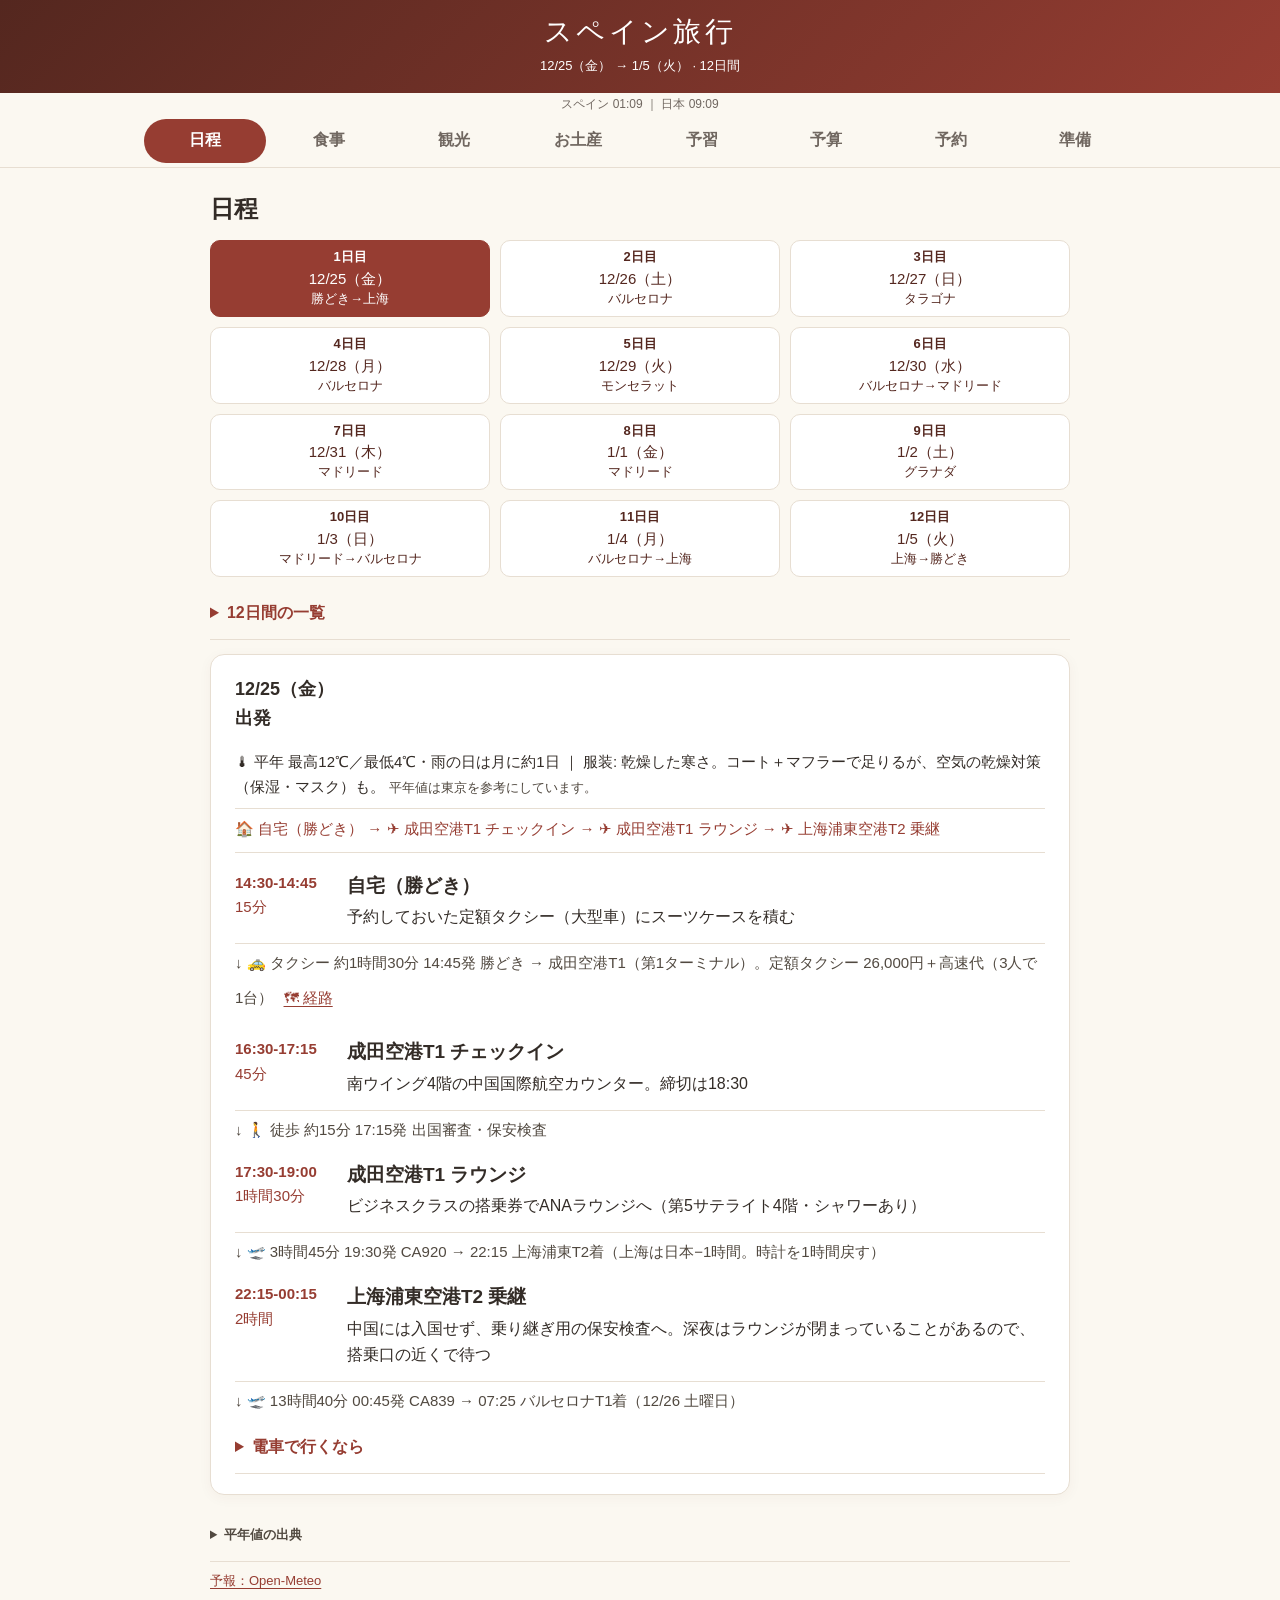
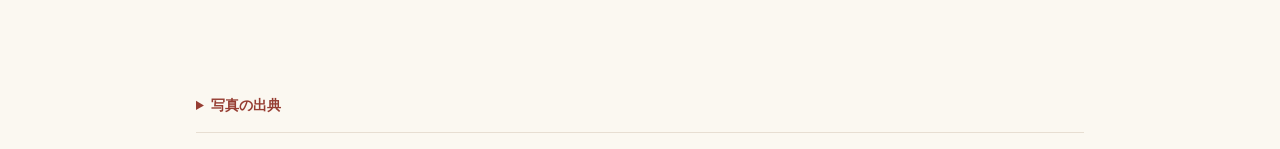
==== index.html @ d6d1e335 "update: v3.1 - departure times, map links, photos, reading, souvenirs, weather" ====
<!DOCTYPE html><html lang="ja"><head><meta charset="utf-8"><meta name="viewport" content="width=device-width,initial-scale=1"><meta name="robots" content="noindex, nofollow, noarchive"><meta name="referrer" content="no-referrer"><meta name="theme-color" content="#963d32"><link rel="icon" href="data:,"><title>スペイン旅行 2026–2027</title><style>:root{--red:#963d32;--dark:#54271f;--gold:#bc8a32;--bg:#fbf8f1;--muted:#706760;--line:#e7ded2;--shadow:0 3px 14px #54271f0b}*{box-sizing:border-box}body{margin:0;background:var(--bg);color:#332c27;font:16px/1.65 -apple-system,BlinkMacSystemFont,"Noto Sans JP",sans-serif;overflow-wrap:anywhere}h1,h2,h3,h4,h5,p{margin:0}h1,h2,h3,h4,h5{line-height:1.45}h1{font:28px/1.4 serif;letter-spacing:.12em}h2{font-size:24px;margin-bottom:14px}h3{font-size:20px;margin:12px 0}h4{font-size:18px;margin:10px 0}h5{font-size:16px;margin:16px 0 8px}p{margin:8px 0}a{color:var(--red);text-underline-offset:3px}button,input{font:inherit}button,summary,a{touch-action:manipulation}button{cursor:pointer}button:focus-visible,a:focus-visible,summary:focus-visible,input:focus-visible{outline:3px solid var(--gold);outline-offset:3px}[hidden]{display:none!important}.hero{text-align:center;padding:12px;color:white;background:linear-gradient(135deg,var(--dark),var(--red))}.hero p{font-size:13px;margin:4px 0}nav{position:sticky;top:0;z-index:10;background:var(--bg);border-bottom:1px solid var(--line)}.clock{text-align:center;height:22px;line-height:22px;font-size:12px;color:var(--muted);white-space:nowrap}.nav-inner{display:grid;grid-template-columns:repeat(8,minmax(0,1fr));gap:2px;padding:4px;max-width:1000px;margin:auto}.nav-btn{border:0;background:transparent;border-radius:22px;color:var(--muted);padding:8px 0;min-width:44px;min-height:44px;font-weight:700;white-space:nowrap}.nav-btn[aria-selected=true]{color:white;background:var(--red)}main{max-width:920px;margin:auto;padding:16px 12px 48px}.page,.card,.day-card{scroll-margin-top:88px}.days-grid{display:grid;grid-template-columns:repeat(3,minmax(0,1fr));gap:6px;margin-bottom:10px}.day-button{min-height:76px;min-width:0;border:1px solid var(--line);border-radius:10px;background:white;color:var(--dark);padding:6px 2px;text-align:center;line-height:1.4}.day-button strong,.day-button span,.day-button small{display:block}.day-button strong{font-size:12px}.day-button span{font-size:15px}.day-button small{font-size:11px}.day-button[aria-pressed=true]{background:var(--red);color:white;border-color:var(--red)}.day-card,.card{border:1px solid var(--line);border-radius:14px;background:white;box-shadow:var(--shadow);overflow:hidden;margin:14px 0}.day-body{padding:12px}.day-photo{display:block;width:100%;height:100px;object-fit:cover}.day-body h3{margin:0 0 10px;font-size:18px}.day-overview{font-size:12px;line-height:1.55;color:var(--red);padding-bottom:10px;border-bottom:1px solid var(--line)}.flow{list-style:none;padding:0;margin:0}.stop{display:grid;grid-template-columns:86px minmax(0,1fr);gap:8px;padding:9px 0;border-bottom:1px solid var(--line)}.when{font-size:12px;color:var(--red);font-weight:700;white-space:nowrap}.when small{display:block;font-weight:400}.stop strong{font-size:15px}.stop p{font-size:13px;line-height:1.55;margin:3px 0}.stop-note{display:block;font-size:12px;line-height:1.5;color:var(--muted)}.stop .jump{font-size:13px;display:inline-flex;align-items:center;min-height:44px}.move,.stay{font-size:12px;line-height:1.5;padding:5px 0;color:var(--muted)}.move{color:#645442}.badge{display:inline-block;font-size:11px;font-weight:600;line-height:1.6;border-radius:16px;padding:1px 7px;background:#f4ece0;color:#78552c;margin:2px 4px}.hotel-stay{font-size:14px;border-top:1px solid var(--line);padding-top:10px}.hotel-stay a{display:block;min-height:44px;align-content:center}details{border-bottom:1px solid var(--line);padding:4px 0}summary{cursor:pointer;min-height:44px;align-content:center;color:var(--red);font-weight:600}details p,details li{font-size:15px}ul,ol{padding-left:24px}li{margin:6px 0}.card{padding:16px}.card p{font-size:15px}.spot-photo{display:block;width:100%;height:160px;object-fit:cover;border-radius:8px;margin-bottom:12px}.city{border-bottom:2px solid var(--gold);padding-bottom:8px;margin-top:30px}.meta{color:var(--red);font-size:13px!important}.checklist{list-style:none;padding:0}.checklist label,.remember{display:flex;gap:10px;min-height:44px;align-items:center}.checklist input,.remember input{width:20px;height:20px;flex-shrink:0;accent-color:var(--red)}.checklist input:checked+span{text-decoration:line-through;color:var(--muted)}.amount{font-size:32px!important;color:var(--red);font-weight:bold}.amount small{font-size:14px;font-weight:normal}.budget-lines{margin:12px 0 28px}.budget-lines>div{display:flex;justify-content:space-between;gap:12px;padding:10px 0;border-bottom:1px solid var(--line)}.budget-lines dd{margin:0;white-space:nowrap}.budget-lines dt{font-size:14px}.contacts{padding-left:18px}.contacts a{display:inline-block;min-height:44px;align-content:center}.secret{background:#f8f4ed;border-radius:8px;padding:8px;margin:10px 0;font-size:14px}#unlock-form input[type=password]{width:100%;min-height:44px;border:1px solid var(--line);border-radius:8px;padding:8px}#unlock-form button{min-height:44px;padding:8px 14px;border:1px solid var(--red);border-radius:8px;background:var(--red);color:white;margin:8px 4px 8px 0}#unlock-form #forget{background:white;color:var(--red)}footer{max-width:920px;margin:0 auto;padding:16px;color:var(--muted);font-size:12px}footer li{font-size:12px}footer summary{font-size:14px}@media(min-width:768px){main{padding:24px 30px 64px}.day-body{padding:20px 24px}.stop{grid-template-columns:110px minmax(0,1fr)}.stop strong{font-size:17px}.stop p{font-size:15px}.day-button small{font-size:14px}.days-grid{gap:10px}.spot-photo{height:220px}}
/* Compact itinerary and city navigation. */
.stop-note{margin-top:3px}
.stop{padding:6px 0}.flow>li{margin:2px 0}.stop .jump{float:right}.stop .badge{margin-left:0}.day-button small{word-break:keep-all;overflow-wrap:normal;font-size:10px}
.city{scroll-margin-top:88px}.city-jumps{display:flex;gap:8px;flex-wrap:wrap}.city-jumps a{display:inline-flex;align-items:center;min-height:44px;border:1px solid var(--line);border-radius:24px;padding:4px 12px;background:white;text-decoration:none;font-size:14px}
.read-article>summary{font-size:18px}.read-article>summary small{display:block;font-size:13px;font-weight:400;color:var(--muted)}
.flight-sources,.flight-sources p,.flight-sources li,.flight-sources summary{font-size:12px;color:var(--muted)}
@media(min-width:768px){.day-button small{font-size:14px}}

/* Keep editorial tables readable within narrow cards. */
.table-scroll{max-width:100%;overflow-x:auto;margin:12px 0}
.table-scroll table{width:100%;border-collapse:collapse;font-size:14px}
.table-scroll th,.table-scroll td{min-width:6em;padding:8px;text-align:left;vertical-align:top;border:1px solid var(--line);overflow-wrap:anywhere}
.table-scroll th{background:var(--bg);font-weight:600}
.gallery{display:grid;grid-template-columns:repeat(2,minmax(0,1fr));gap:8px;margin:10px 0 14px}.gallery figure,.article-photo{margin:0}.gallery-photo{display:block;width:100%;height:auto;aspect-ratio:4/3;object-fit:cover;border-radius:6px;background:var(--line)}.gallery figcaption{font-size:12px;line-height:1.45;color:var(--muted);margin-top:4px}.thumb-photo{display:block;width:100%;max-width:420px;height:auto;aspect-ratio:16/9;object-fit:cover;border-radius:8px;margin:4px 0 8px;background:var(--line)}.article-photo{margin:14px 0}.article-img{display:block;width:100%;height:auto;max-height:420px;object-fit:contain;border-radius:8px;background:#f1ebe1}.article-photo figcaption{font-size:13px;line-height:1.5;color:var(--muted);margin-top:4px}@media(min-width:768px){.gallery{grid-template-columns:repeat(3,minmax(0,1fr))}}

/* UI3: comfortable reading on phones. */
.day-body h3,.stop strong{line-height:1.6}.stop strong{font-size:19px;font-weight:700}
.stop{grid-template-columns:104px minmax(0,1fr);gap:8px;padding:10px 0}
.stop p{font-size:16px;line-height:1.65}.stop-note{font-size:14px;line-height:1.65;color:#514940}
.when,.when small,.move,.stay,.day-overview{font-size:15px;line-height:1.65}
.move,.stay{color:#514940}.move a{display:inline-flex;min-height:44px;align-items:center;padding:0 6px}
.stop .jump,.hotel-stay,.badge,.meta,.city-jumps a,.budget-lines dt,.amount small,.secret,.table-scroll table{font-size:15px!important}
.day-button strong,.day-button small{font-size:13px;line-height:1.6}.day-button small{word-break:normal;overflow-wrap:anywhere}
.weather-normal,.weather-forecast{font-size:15px;line-height:1.65}.weather-normal{padding:8px 0;border-bottom:1px solid var(--line)}
.weather-normal small,.sources,.sources p,.sources li,.sources summary{font-size:13px;color:#514940}
.callout{background:#fff7df;border-left:4px solid #a97823;border-radius:8px;padding:12px;margin:16px 0}.callout h5{margin:0}
.timeline{list-style:none;border-left:3px solid var(--gold);padding:0 0 0 16px;margin:16px 0 16px 8px}
.timeline li{position:relative;background:var(--bg);border-radius:8px;padding:12px;margin:12px 0}
.timeline li:before{content:'';position:absolute;width:11px;height:11px;border-radius:50%;background:var(--red);left:-23px;top:19px}.timeline h5{margin:4px 0}
.photo-pair{display:grid;grid-template-columns:repeat(2,minmax(0,1fr));gap:8px}.photo-pair .article-img{aspect-ratio:4/3;object-fit:cover}
.trip-strip{display:flex;gap:12px;overflow-x:auto;max-width:100%;padding-bottom:12px}.trip-card{flex:0 0 160px;border:1px solid var(--line);border-radius:8px;overflow:hidden;text-decoration:none;background:var(--bg);font-size:15px}.trip-card span{display:block;padding:8px}.trip-photo{display:block;width:100%;height:100px;object-fit:cover}
.card .deadline{font-size:19px;font-weight:700}.overdue{color:#a32121;font-weight:700}.todo-card.is-overdue{border-color:#a32121}
.gallery figcaption,footer,footer li,.flight-sources,.flight-sources p,.flight-sources li,.flight-sources summary{font-size:13px;line-height:1.6}

.read-article>summary{list-style:none}.read-article>summary::-webkit-details-marker{display:none}.read-cover{display:block;width:100%;height:auto;aspect-ratio:16/9;object-fit:cover;border-radius:10px;margin-bottom:10px}.read-title{display:block;font-size:19px;font-weight:700;color:var(--dark)}.read-hook{display:block;font-size:15px;line-height:1.6;color:#4a423c;margin-top:6px;font-weight:400}

.trip-overview,.trip-overview li,.trip-overview a{font-size:15px}

.read-article[open] .read-hook{display:none}

/* Souvenirs: eight tabs remain on one row, with full-height touch targets. */
.nav-btn{min-width:0;font-size:14px}
.souvenir-route,.souvenir-grid{display:grid;gap:12px}
.souvenir-route .card,.souvenir-grid .card{margin:0}
.souvenir-card figure{margin:0 0 12px}
.souvenir-photo{display:block;width:100%;height:auto;aspect-ratio:16/9;object-fit:cover;border-radius:8px}
.souvenir-card figcaption{font-size:13px;color:var(--muted);margin-top:4px}
.souvenir-card dl{margin:12px 0}.souvenir-card dt{font-size:14px;color:var(--muted);margin-top:12px}
.souvenir-card dd{margin:4px 0;font-size:15px}.souvenir-card .souvenir-buy{font-weight:700;background:#fff7df;padding:10px;border-radius:8px}
.souvenir-card a,.souvenir-timing a{display:inline-flex;align-items:center;min-height:44px}
.souvenir-share{background:#fce8d4;color:#793e0b}.souvenir-home{background:#e4efe2;color:#31502e}
.souvenir-memory{background:#e9e5f5;color:#513c79}.souvenir-drink{background:#f5dfe5;color:#7a3049}
.souvenir-warning{font-size:14px}
@media(min-width:768px){.souvenir-route,.souvenir-grid{grid-template-columns:repeat(2,minmax(0,1fr))}.nav-btn{font-size:16px}}

.souvenir-route{list-style:none;padding:0;margin:0 0 16px}.souvenir-route li{padding:10px 0;border-bottom:1px solid var(--line);font-size:15px;line-height:1.6}.souvenir-route li a{font-weight:700;margin-right:6px;white-space:nowrap}
</style></head><body data-bookings-mode="plain"><header class="hero"><h1>スペイン旅行</h1><p>12/25（金） → 1/5（火） · 12日間</p></header><nav aria-label="旅行ガイド"><div id="clock" class="clock">時刻はすべて現地時間</div><div class="nav-inner" role="tablist"><button class="nav-btn" id="tab-schedule" role="tab" aria-controls="page-schedule" aria-selected="false" data-tab="schedule">日程</button><button class="nav-btn" id="tab-food" role="tab" aria-controls="page-food" aria-selected="false" data-tab="food">食事</button><button class="nav-btn" id="tab-sights" role="tab" aria-controls="page-sights" aria-selected="false" data-tab="sights">観光</button><button class="nav-btn" id="tab-souvenirs" role="tab" aria-controls="page-souvenirs" aria-selected="false" data-tab="souvenirs">お土産</button><button class="nav-btn" id="tab-read" role="tab" aria-controls="page-read" aria-selected="false" data-tab="read">予習</button><button class="nav-btn" id="tab-budget" role="tab" aria-controls="page-budget" aria-selected="false" data-tab="budget">予算</button><button class="nav-btn" id="tab-bookings" role="tab" aria-controls="page-bookings" aria-selected="false" data-tab="bookings">予約</button><button class="nav-btn" id="tab-prep" role="tab" aria-controls="page-prep" aria-selected="false" data-tab="prep">準備</button></div></nav><main><section class="page" id="page-schedule" role="tabpanel" aria-labelledby="tab-schedule"><h2>日程</h2><div class="days-grid" aria-label="日付を選ぶ"><button class="day-button" data-day="1" aria-controls="day-1" aria-pressed="false"><strong>1日目</strong><span>12/25（金）</span><small>勝どき→<wbr>上海</small></button><button class="day-button" data-day="2" aria-controls="day-2" aria-pressed="false"><strong>2日目</strong><span>12/26（土）</span><small>バルセロナ</small></button><button class="day-button" data-day="3" aria-controls="day-3" aria-pressed="false"><strong>3日目</strong><span>12/27（日）</span><small>タラゴナ</small></button><button class="day-button" data-day="4" aria-controls="day-4" aria-pressed="false"><strong>4日目</strong><span>12/28（月）</span><small>バルセロナ</small></button><button class="day-button" data-day="5" aria-controls="day-5" aria-pressed="false"><strong>5日目</strong><span>12/29（火）</span><small>モンセラット</small></button><button class="day-button" data-day="6" aria-controls="day-6" aria-pressed="false"><strong>6日目</strong><span>12/30（水）</span><small>バルセロナ→<wbr>マドリード</small></button><button class="day-button" data-day="7" aria-controls="day-7" aria-pressed="false"><strong>7日目</strong><span>12/31（木）</span><small>マドリード</small></button><button class="day-button" data-day="8" aria-controls="day-8" aria-pressed="false"><strong>8日目</strong><span>1/1（金）</span><small>マドリード</small></button><button class="day-button" data-day="9" aria-controls="day-9" aria-pressed="false"><strong>9日目</strong><span>1/2（土）</span><small>グラナダ</small></button><button class="day-button" data-day="10" aria-controls="day-10" aria-pressed="false"><strong>10日目</strong><span>1/3（日）</span><small>マドリード→<wbr>バルセロナ</small></button><button class="day-button" data-day="11" aria-controls="day-11" aria-pressed="false"><strong>11日目</strong><span>1/4（月）</span><small>バルセロナ→<wbr>上海</small></button><button class="day-button" data-day="12" aria-controls="day-12" aria-pressed="false"><strong>12日目</strong><span>1/5（火）</span><small>上海→<wbr>勝どき</small></button></div><details><summary>12日間の一覧</summary><ul class="trip-overview"><li><a class="jump" href="#day-1" data-tab="schedule" data-target="day-1">12/25（金） 出発</a></li><li><a class="jump" href="#day-2" data-tab="schedule" data-target="day-2">12/26（土） バルセロナ</a></li><li><a class="jump" href="#day-3" data-tab="schedule" data-target="day-3">12/27（日） タラゴナ日帰り</a></li><li><a class="jump" href="#day-4" data-tab="schedule" data-target="day-4">12/28（月） ガウディの日</a></li><li><a class="jump" href="#day-5" data-tab="schedule" data-target="day-5">12/29（火） モンセラット日帰り</a></li><li><a class="jump" href="#day-6" data-tab="schedule" data-target="day-6">12/30（水） バルセロナ → マドリード</a></li><li><a class="jump" href="#day-7" data-tab="schedule" data-target="day-7">12/31（木） マドリードで年越し</a></li><li><a class="jump" href="#day-8" data-tab="schedule" data-target="day-8">1/1（金） マドリード元日</a></li><li><a class="jump" href="#day-9" data-tab="schedule" data-target="day-9">1/2（土） グラナダ日帰り（直通が取れたら）</a></li><li><a class="jump" href="#day-10" data-tab="schedule" data-target="day-10">1/3（日） マドリード → バルセロナ</a></li><li><a class="jump" href="#day-11" data-tab="schedule" data-target="day-11">1/4（月） バルセロナを出発</a></li><li><a class="jump" href="#day-12" data-tab="schedule" data-target="day-12">1/5（火） 日本に帰国</a></li></ul></details><article class="day-card" id="day-1" data-date="2026-12-25"><div class="day-body"><h3>12/25（金）<br>出発</h3><p class="weather-normal">🌡 平年 最高12℃／最低4℃・雨の日は月に約1日 ｜ 服装: 乾燥した寒さ。コート＋マフラーで足りるが、空気の乾燥対策（保湿・マスク）も。 <small>平年値は東京を参考にしています。</small></p><p class="weather-forecast" data-forecast-date="2026-12-25" data-lat="35.77" data-lon="140.39" data-zone="Asia/Tokyo" aria-live="polite" hidden></p><p class="day-overview">🏠 自宅（勝どき） → ✈ 成田空港T1 チェックイン → ✈ 成田空港T1 ラウンジ → ✈ 上海浦東空港T2 乗継</p><ol class="flow"><li class="stop"><div class="when">14:30-14:45<small>15分</small></div><div><strong>自宅（勝どき）</strong><p>予約しておいた定額タクシー（大型車）にスーツケースを積む</p></div></li><li class="move" data-mode="taxi">↓ 🚕 タクシー 約1時間30分 14:45発 勝どき → 成田空港T1（第1ターミナル）。定額タクシー 26,000円＋高速代（3人で1台） <a href="https://www.google.com/maps/dir/?api=1&amp;origin=%E5%8B%9D%E3%81%A9%E3%81%8D&amp;destination=%E6%88%90%E7%94%B0%E7%A9%BA%E6%B8%AFT1&amp;travelmode=driving" target="_blank" rel="noopener noreferrer">🗺 経路</a></li><li class="stop"><div class="when">16:30-17:15<small>45分</small></div><div><strong>成田空港T1 チェックイン</strong><p>南ウイング4階の中国国際航空カウンター。締切は18:30</p></div></li><li class="move" data-mode="walk">↓ 🚶 徒歩 約15分 17:15発 出国審査・保安検査</li><li class="stop"><div class="when">17:30-19:00<small>1時間30分</small></div><div><strong>成田空港T1 ラウンジ</strong><p>ビジネスクラスの搭乗券でANAラウンジへ（第5サテライト4階・シャワーあり）</p></div></li><li class="move" data-mode="plane">↓ 🛫 3時間45分 19:30発 CA920 → 22:15 上海浦東T2着（上海は日本−1時間。時計を1時間戻す）</li><li class="stop"><div class="when">22:15-00:15<small>2時間</small></div><div><strong>上海浦東空港T2 乗継</strong><p>中国には入国せず、乗り継ぎ用の保安検査へ。深夜はラウンジが閉まっていることがあるので、搭乗口の近くで待つ</p></div></li><li class="move" data-mode="plane">↓ 🛫 13時間40分 00:45発 CA839 → 07:25 バルセロナT1着（12/26 土曜日）</li></ol><details><summary>電車で行くなら</summary><p>勝どきから東京駅までタクシー、東京駅 15:33発の成田エクスプレス37号 → 16:31 成田空港（1人 約3,140円）</p></details></div></article><article class="day-card" id="day-2" data-date="2026-12-26"><img class="day-photo" src="assets/img/cathedral.jpg" alt="バルセロナの風景" width="1280" height="825" loading="lazy" decoding="async"><div class="day-body"><h3>12/26（土）<br>バルセロナ</h3><p class="weather-normal">🌡 平年 最高14℃／最低6℃・雨の日は月に約4日 ｜ 服装: 厚手コートは不要。ジャケット＋マフラーで十分だが、朝晩と海沿いの風は冷えるので脱ぎ着できる重ね着を。</p><p class="weather-forecast" data-forecast-date="2026-12-26" data-lat="41.39" data-lon="2.17" data-zone="Europe/Madrid" aria-live="polite" hidden></p><p class="day-overview">🍽 Cafè de l&#x27;Òpera → 🏛 バルセロナ大聖堂とゴシック地区・ボルン → 🍽 Can Culleretes</p><ol class="flow"><li class="move" data-mode="plane">↓ 🛫 13時間40分 00:45発 上海浦東T2 CA839 → 07:25 バルセロナT1着。入国審査と荷物の受け取り</li><li class="move" data-mode="taxi">↓ 🚕 タクシー 約35分 09:15発 バルセロナT1 → Oriente Atiram（オリエンテ・アティラム）。ホテルに荷物を預ける <a href="https://www.google.com/maps/dir/?api=1&amp;origin=%E3%83%90%E3%83%AB%E3%82%BB%E3%83%AD%E3%83%8AT1&amp;destination=La%20Rambla%2045%2C%20Barcelona&amp;travelmode=driving" target="_blank" rel="noopener noreferrer">🗺 経路</a></li><li class="move" data-mode="walk">↓ 🚶 徒歩 約5分 10:05発 ホテル → Cafè de l&#x27;Òpera（カフェ・デ・ロペラ） <a href="https://www.google.com/maps/dir/?api=1&amp;origin=La%20Rambla%2045%2C%20Barcelona&amp;destination=La%20Rambla%2074%2C%20Barcelona&amp;travelmode=walking" target="_blank" rel="noopener noreferrer">🗺 経路</a></li><li class="stop" data-ref="meals-cafe-opera"><div class="when">10:15-11:15<small>1時間</small></div><div><strong>Cafè de l&#x27;Òpera</strong><span class="badge">予約不要</span><p>リセウ劇場の向かい、1929年からのモデルニスモ様式のカフェ</p><span class="stop-note">Cafè de l&#x27;Òperaで朝食。1929年から続くカフェ（La Rambla 74・ホテルから徒歩約5分）</span><a class="jump" href="#meals-cafe-opera" data-tab="food" data-target="meals-cafe-opera">詳しく ›</a></div></li><li class="move" data-mode="walk">↓ 🚶 徒歩 約10分 11:15発 ランブラス通り → ゴシック地区の大聖堂 <a href="https://www.google.com/maps/dir/?api=1&amp;origin=%E3%83%A9%E3%83%B3%E3%83%96%E3%83%A9%E3%82%B9%E9%80%9A%E3%82%8A%20%E3%83%90%E3%83%AB%E3%82%BB%E3%83%AD%E3%83%8A&amp;destination=Pla%20de%20la%20Seu%20s/n%2C%20Barcelona&amp;travelmode=walking" target="_blank" rel="noopener noreferrer">🗺 経路</a></li><li class="stop" data-ref="sights-barcelona-cathedral-gothic"><div class="when">11:30-13:15<small>1時間45分</small></div><div><strong>バルセロナ大聖堂とゴシック地区・ボルン</strong><span class="badge">予約不要</span><p>13羽のガチョウと屋上の眺め。中世の迷路を海の教会まで</p><span class="stop-note">バルセロナ大聖堂（12/26 土曜日は午後に閉まるので午前に見学。入場券の販売は13:30まで）</span><a class="jump" href="#sights-barcelona-cathedral-gothic" data-tab="sights" data-target="sights-barcelona-cathedral-gothic">詳しく ›</a></div></li><li class="move" data-mode="walk">↓ 🚶 徒歩 約10分 13:15発 大聖堂 → ホテル <a href="https://www.google.com/maps/dir/?api=1&amp;origin=Pla%20de%20la%20Seu%20s/n%2C%20Barcelona&amp;destination=La%20Rambla%2045%2C%20Barcelona&amp;travelmode=walking" target="_blank" rel="noopener noreferrer">🗺 経路</a></li><li class="stay">🏨 14:00 チェックイン・休憩</li><li class="move" data-mode="walk">↓ 🚶 徒歩 約10分 15:15発 ホテル → 王の広場 <a href="https://www.google.com/maps/dir/?api=1&amp;origin=La%20Rambla%2045%2C%20Barcelona&amp;destination=%E7%8E%8B%E3%81%AE%E5%BA%83%E5%A0%B4%20%E3%83%90%E3%83%AB%E3%82%BB%E3%83%AD%E3%83%8A&amp;travelmode=walking" target="_blank" rel="noopener noreferrer">🗺 経路</a></li><li class="stop" data-ref="sights-barcelona-cathedral-gothic"><div class="when">15:30-17:00<small>1時間30分</small></div><div><strong>バルセロナ大聖堂とゴシック地区・ボルン</strong><span class="badge">予約不要</span><p>王の広場（Plaça del Rei）→ ボルン地区とサンタ・マリア・デル・マル</p><a class="jump" href="#sights-barcelona-cathedral-gothic" data-tab="sights" data-target="sights-barcelona-cathedral-gothic">詳しく ›</a></div></li><li class="move" data-mode="walk">↓ 🚶 徒歩 約15分 17:00発 サンタ・マリア・デル・マル → ホテル <a href="https://www.google.com/maps/dir/?api=1&amp;origin=%E3%82%B5%E3%83%B3%E3%82%BF%E3%83%BB%E3%83%9E%E3%83%AA%E3%82%A2%E3%83%BB%E3%83%87%E3%83%AB%E3%83%BB%E3%83%9E%E3%83%AB%20%E3%83%90%E3%83%AB%E3%82%BB%E3%83%AD%E3%83%8A&amp;destination=La%20Rambla%2045%2C%20Barcelona&amp;travelmode=walking" target="_blank" rel="noopener noreferrer">🗺 経路</a></li><li class="stay">🏨 ホテルで休む</li><li class="move" data-mode="walk">↓ 🚶 徒歩 約5分 20:50発 ホテル → Can Culleretes（カン・クリェレテス） <a href="https://www.google.com/maps/dir/?api=1&amp;origin=La%20Rambla%2045%2C%20Barcelona&amp;destination=Carrer%20d%27en%20Quintana%205%2C%20Barcelona&amp;travelmode=walking" target="_blank" rel="noopener noreferrer">🗺 経路</a></li><li class="stop" data-ref="meals-can-culleretes"><div class="when">21:00-22:30<small>1時間30分</small></div><div><strong>Can Culleretes</strong><span class="badge">要予約 12/1（火）</span><p>1786年創業、バルセロナ最古の食堂。カネロネスの老舗</p><span class="stop-note">Can Culleretesでカネロネス（12/26 土曜日・聖ステバンの日の名物料理）。1786年創業、バルセロナ最古の店</span><a class="jump" href="#meals-can-culleretes" data-tab="food" data-target="meals-can-culleretes">詳しく ›</a></div></li><li class="move" data-mode="walk">↓ 🚶 徒歩 約5分 22:30発 ホテルへ <a href="https://www.google.com/maps/dir/?api=1&amp;origin=Carrer%20d%27en%20Quintana%205%2C%20Barcelona&amp;destination=La%20Rambla%2045%2C%20Barcelona&amp;travelmode=walking" target="_blank" rel="noopener noreferrer">🗺 経路</a></li></ol><details><summary>雨・休業のとき</summary><p>Can Culleretes が休みなら 7 Portes（年中無休）へ</p></details><p class="hotel-stay"><a class="jump" href="#hotel-oriente" data-tab="bookings" data-target="hotel-oriente">🏨 Oriente Atiram Hotel Barcelona（オリエンテ・アティラム・ホテル・バルセロナ）</a></p></div></article><article class="day-card" id="day-3" data-date="2026-12-27"><img class="day-photo" src="assets/img/tarragona.jpg" alt="タラゴナの風景" width="1280" height="807" loading="lazy" decoding="async"><div class="day-body"><h3>12/27（日）<br>タラゴナ日帰り</h3><p class="weather-normal">🌡 平年 最高15℃／最低5℃・雨の日は月に約4日 ｜ 服装: バルセロナとほぼ同じ気候。ジャケット＋マフラーで十分、朝は上着必須。</p><p class="weather-forecast" data-forecast-date="2026-12-27" data-lat="41.12" data-lon="1.25" data-zone="Europe/Madrid" aria-live="polite" hidden></p><p class="day-overview">🏛 タラゴナのローマ遺跡（水道橋・円形闘技場・競技場） → 🍽 El Trull 4 Brasas（カルソッツ） → 🏛 タラゴナ大聖堂と旧市街（Part Alta） → 🍽 Xiringuito Escribà</p><ol class="flow"><li class="move" data-mode="taxi">↓ 🚕 タクシー 約25分 07:50発 ホテル → Barcelona Sants（サンツ駅）。駅で荷物検査があるので早めに <a href="https://www.google.com/maps/dir/?api=1&amp;origin=La%20Rambla%2045%2C%20Barcelona&amp;destination=Barcelona%20Sants&amp;travelmode=driving" target="_blank" rel="noopener noreferrer">🗺 経路</a></li><li class="move" data-mode="train">↓ 🚆 列車 33分 08:30発 Barcelona Sants Renfe AVE（アベ） → 09:03 Camp de Tarragona（要予約・発売待ち） <a href="https://www.google.com/maps/dir/?api=1&amp;origin=Barcelona%20Sants&amp;destination=Camp%20de%20Tarragona&amp;travelmode=transit" target="_blank" rel="noopener noreferrer">🗺 経路</a></li><li class="move" data-mode="taxi">↓ 🚕 タクシー 約25分 09:10発 Camp de Tarragona → ラス・ファレーラス水道橋。次の移動のためにそのまま待ってもらう <a href="https://www.google.com/maps/dir/?api=1&amp;origin=Camp%20de%20Tarragona&amp;destination=%E3%83%A9%E3%82%B9%E3%83%BB%E3%83%95%E3%82%A1%E3%83%AC%E3%83%BC%E3%83%A9%E3%82%B9%E6%B0%B4%E9%81%93%E6%A9%8B%20%E3%82%BF%E3%83%A9%E3%82%B4%E3%83%8A&amp;travelmode=driving" target="_blank" rel="noopener noreferrer">🗺 経路</a></li><li class="stop" data-ref="sights-tarragona-roman"><div class="when">09:40-10:05<small>25分</small></div><div><strong>タラゴナのローマ遺跡（水道橋・円形闘技場・競技場）</strong><span class="badge">予約不要</span><p>海辺の闘技場と戦車レース場。2000年前のローマの州都を歩く</p><span class="stop-note">ラス・ファレーラス水道橋（ローマ時代・無料）</span><a class="jump" href="#sights-tarragona-roman" data-tab="sights" data-target="sights-tarragona-roman">詳しく ›</a></div></li><li class="move" data-mode="taxi">↓ 🚕 タクシー 約20分 10:05発 水道橋 → 円形闘技場 <a href="https://www.google.com/maps/dir/?api=1&amp;origin=%E3%83%A9%E3%82%B9%E3%83%BB%E3%83%95%E3%82%A1%E3%83%AC%E3%83%BC%E3%83%A9%E3%82%B9%E6%B0%B4%E9%81%93%E6%A9%8B%20%E3%82%BF%E3%83%A9%E3%82%B4%E3%83%8A&amp;destination=%E5%86%86%E5%BD%A2%E9%97%98%E6%8A%80%E5%A0%B4%20%E3%82%BF%E3%83%A9%E3%82%B4%E3%83%8A&amp;travelmode=driving" target="_blank" rel="noopener noreferrer">🗺 経路</a></li><li class="stop" data-ref="sights-tarragona-roman"><div class="when">10:30-11:30<small>1時間</small></div><div><strong>タラゴナのローマ遺跡（水道橋・円形闘技場・競技場）</strong><span class="badge">予約不要</span><p>円形闘技場</p><a class="jump" href="#sights-tarragona-roman" data-tab="sights" data-target="sights-tarragona-roman">詳しく ›</a></div></li><li class="move" data-mode="walk">↓ 🚶 徒歩 約10分 11:30発 円形闘技場 → 競技場（Circ）。少し上り坂 <a href="https://www.google.com/maps/dir/?api=1&amp;origin=%E5%86%86%E5%BD%A2%E9%97%98%E6%8A%80%E5%A0%B4%20%E3%82%BF%E3%83%A9%E3%82%B4%E3%83%8A&amp;destination=%E7%AB%B6%E6%8A%80%E5%A0%B4%20%E3%82%BF%E3%83%A9%E3%82%B4%E3%83%8A&amp;travelmode=walking" target="_blank" rel="noopener noreferrer">🗺 経路</a></li><li class="stop" data-ref="sights-tarragona-roman"><div class="when">11:45-12:35<small>50分</small></div><div><strong>タラゴナのローマ遺跡（水道橋・円形闘技場・競技場）</strong><span class="badge">予約不要</span><p>競技場（Circ）とプレトリ</p><a class="jump" href="#sights-tarragona-roman" data-tab="sights" data-target="sights-tarragona-roman">詳しく ›</a></div></li><li class="move" data-mode="walk">↓ 🚶 徒歩 約5分 12:35発 競技場 → 地中海のバルコニー。鉄の手すりにさわる（幸運を呼ぶという地元の言い伝え） <a href="https://www.google.com/maps/dir/?api=1&amp;origin=%E7%AB%B6%E6%8A%80%E5%A0%B4%20%E3%82%BF%E3%83%A9%E3%82%B4%E3%83%8A&amp;destination=%E5%9C%B0%E4%B8%AD%E6%B5%B7%E3%81%AE%E3%83%90%E3%83%AB%E3%82%B3%E3%83%8B%E3%83%BC%20%E3%82%BF%E3%83%A9%E3%82%B4%E3%83%8A&amp;travelmode=walking" target="_blank" rel="noopener noreferrer">🗺 経路</a></li><li class="move" data-mode="taxi">↓ 🚕 タクシー 約20分 12:50発 ランブラ・ノバ → El Trull 4 Brasas（エル・トゥルイ・クアトラ・ブラザス） <a href="https://www.google.com/maps/dir/?api=1&amp;origin=%E3%83%A9%E3%83%B3%E3%83%96%E3%83%A9%E3%83%BB%E3%83%8E%E3%83%90%20%E3%82%BF%E3%83%A9%E3%82%B4%E3%83%8A&amp;destination=N-340%20Km%201168%2C5%2C%20Tarragona&amp;travelmode=driving" target="_blank" rel="noopener noreferrer">🗺 経路</a></li><li class="stop" data-ref="meals-calcots-tarragona"><div class="when">13:15-14:45<small>1時間30分</small></div><div><strong>El Trull 4 Brasas（カルソッツ）</strong><span class="badge">予約推奨</span><p>焼きネギを手で剥いてロメスコに浸す。冬のタラゴナの味</p><span class="stop-note">カルソッツ（炭火で焼いた長ネギのような玉ねぎを、ロメスコソースで食べる料理）。年内は出さない店もあるので、無ければ炭火焼きとロメスコソースを</span><a class="jump" href="#meals-calcots-tarragona" data-tab="food" data-target="meals-calcots-tarragona">詳しく ›</a></div></li><li class="move" data-mode="taxi">↓ 🚕 タクシー 約20分 14:45発 El Trull 4 Brasas → 大聖堂。タクシーは店で呼んでもらう <a href="https://www.google.com/maps/dir/?api=1&amp;origin=N-340%20Km%201168%2C5%2C%20Tarragona&amp;destination=Pla%20de%20la%20Seu%201%2C%20Tarragona&amp;travelmode=driving" target="_blank" rel="noopener noreferrer">🗺 経路</a></li><li class="stop" data-ref="sights-tarragona-cathedral"><div class="when">15:10-17:00<small>1時間50分</small></div><div><strong>タラゴナ大聖堂と旧市街（Part Alta）</strong><span class="badge">予約不要</span><p>皇帝の神殿の跡に建つ大聖堂。回廊にネズミの行列を探す</p><span class="stop-note">タラゴナ大聖堂 → 旧市街（Part Alta）を歩く</span><a class="jump" href="#sights-tarragona-cathedral" data-tab="sights" data-target="sights-tarragona-cathedral">詳しく ›</a></div></li><li class="move" data-mode="walk">↓ 🚶 徒歩 約20分 17:00発 旧市街 → Tarragona（タラゴナ）駅。坂を下る <a href="https://www.google.com/maps/dir/?api=1&amp;origin=%E6%97%A7%E5%B8%82%E8%A1%97%20%E3%82%BF%E3%83%A9%E3%82%B4%E3%83%8A&amp;destination=Tarragona%E9%A7%85&amp;travelmode=walking" target="_blank" rel="noopener noreferrer">🗺 経路</a></li><li class="move" data-mode="train">↓ 🚆 列車 1時間11分 17:26発 Tarragona駅 Regional（レヒオナル）（R15）→ 18:37 Sants（サンツ駅） <a href="https://www.google.com/maps/dir/?api=1&amp;origin=Tarragona%E9%A7%85&amp;destination=Barcelona%20Sants&amp;travelmode=transit" target="_blank" rel="noopener noreferrer">🗺 経路</a></li><li class="move" data-mode="metro">↓ 🚇 地下鉄 約20分 18:45発 L3 Sants Estació（サンツ・エスタシオ） → Liceu（6駅）→ 徒歩でホテル <a href="https://www.google.com/maps/dir/?api=1&amp;origin=Barcelona%20Sants&amp;destination=La%20Rambla%2045%2C%20Barcelona&amp;travelmode=transit" target="_blank" rel="noopener noreferrer">🗺 経路</a></li><li class="stay">🏨 ホテルで休む</li><li class="move" data-mode="taxi">↓ 🚕 タクシー 約25分 20:00発 ホテル → Xiringuito Escribà（チリンギート・エスクリバ） <a href="https://www.google.com/maps/dir/?api=1&amp;origin=La%20Rambla%2045%2C%20Barcelona&amp;destination=Av.%20del%20Litoral%2062%2C%20Barcelona&amp;travelmode=driving" target="_blank" rel="noopener noreferrer">🗺 経路</a></li><li class="stop" data-ref="meals-xiringuito-escriba"><div class="when">20:30-22:00<small>1時間30分</small></div><div><strong>Xiringuito Escribà</strong><span class="badge">要予約 12/1（火）</span><p>ボガテイ海岸の目の前、オープンキッチンで炊く米料理の専門店</p><span class="stop-note">Xiringuito Escribàで海辺のパエリア。年中無休・12:00–23:00</span><a class="jump" href="#meals-xiringuito-escriba" data-tab="food" data-target="meals-xiringuito-escriba">詳しく ›</a></div></li><li class="move" data-mode="taxi">↓ 🚕 タクシー 約25分 22:00発 Xiringuito Escribà → ホテル。タクシーは店で呼んでもらう <a href="https://www.google.com/maps/dir/?api=1&amp;origin=Av.%20del%20Litoral%2062%2C%20Barcelona&amp;destination=La%20Rambla%2045%2C%20Barcelona&amp;travelmode=driving" target="_blank" rel="noopener noreferrer">🗺 経路</a></li></ol><details><summary>注意</summary><p>遺跡（円形闘技場・競技場）は日曜 09:30–14:30、大聖堂は日曜 14:00–18:00 なので、遺跡を先に回る</p></details><details><summary>雨・休業のとき</summary><p>カルソッツが無ければ El Llagut（エル・リャグート） など魚介のロメスコ（cassola de romesco）の店へ。夕食を近場で済ませたいときは Los Caracoles（ロス・カラコレス） と入れ替えてもよい</p></details><p class="hotel-stay"><a class="jump" href="#hotel-oriente" data-tab="bookings" data-target="hotel-oriente">🏨 Oriente Atiram Hotel Barcelona（オリエンテ・アティラム・ホテル・バルセロナ）</a></p></div></article><article class="day-card" id="day-4" data-date="2026-12-28"><img class="day-photo" src="assets/img/sagrada.jpg" alt="バルセロナの風景" width="1280" height="869" loading="lazy" decoding="async"><div class="day-body"><h3>12/28（月）<br>ガウディの日</h3><p class="weather-normal">🌡 平年 最高14℃／最低6℃・雨の日は月に約4日 ｜ 服装: 厚手コートは不要。ジャケット＋マフラーで十分だが、朝晩と海沿いの風は冷えるので脱ぎ着できる重ね着を。</p><p class="weather-forecast" data-forecast-date="2026-12-28" data-lat="41.39" data-lon="2.17" data-zone="Europe/Madrid" aria-live="polite" hidden></p><p class="day-overview">🏛 サグラダ・ファミリア → 🏛 グエル公園 → 🍽 Sartoria Panatieri Gràcia → 🏛 カサ・ミラ（ラ・ペドレラ） → 🏛 カサ・バトリョ → 🍽 Los Caracoles</p><ol class="flow"><li class="stay">🏨 07:00 朝食</li><li class="move" data-mode="metro">↓ 🚇 地下鉄 約25分 08:30発 L3 Liceu（リセウ） → Diagonal（L5に乗り換え）→ Sagrada Família（サグラダ・ファミリア） <a href="https://www.google.com/maps/dir/?api=1&amp;origin=Liceu%20Barcelona&amp;destination=Carrer%20de%20Mallorca%20401%2C%20Barcelona&amp;travelmode=transit" target="_blank" rel="noopener noreferrer">🗺 経路</a></li><li class="stop" data-ref="sights-sagrada"><div class="when">09:00-11:30<small>2時間30分</small></div><div><strong>サグラダ・ファミリア</strong><span class="badge">予約済み</span><p>没後100年に完成したイエスの塔。静かな朝の森の聖堂へ</p><span class="stop-note">09:15 生誕のファサードの塔に上る。入口はマリーナ通り側</span><a class="jump" href="#sights-sagrada" data-tab="sights" data-target="sights-sagrada">詳しく ›</a></div></li><li class="move" data-mode="taxi">↓ 🚕 タクシー 約20分 12:05発 サグラダ・ファミリア → グエル公園。出発までは外から聖堂を眺める <a href="https://www.google.com/maps/dir/?api=1&amp;origin=Carrer%20de%20Mallorca%20401%2C%20Barcelona&amp;destination=Carrer%20d%27Olot%20s/n%2C%20Barcelona&amp;travelmode=driving" target="_blank" rel="noopener noreferrer">🗺 経路</a></li><li class="stop" data-ref="sights-park-guell"><div class="when">12:30-13:30<small>1時間</small></div><div><strong>グエル公園</strong><span class="badge">要予約 12/1（火）</span><p>売れ残った高級住宅地が、トカゲの守る街の庭になった</p><span class="stop-note">グエル公園。時間指定券が必須</span><a class="jump" href="#sights-park-guell" data-tab="sights" data-target="sights-park-guell">詳しく ›</a></div></li><li class="move" data-mode="taxi">↓ 🚕 タクシー 約15分 13:40発 グエル公園 → Sartoria Panatieri（グラシア） <a href="https://www.google.com/maps/dir/?api=1&amp;origin=Carrer%20d%27Olot%20s/n%2C%20Barcelona&amp;destination=Carrer%20de%20l%27Encarnaci%C3%B3%2051%2C%20Barcelona&amp;travelmode=driving" target="_blank" rel="noopener noreferrer">🗺 経路</a></li><li class="stop" data-ref="meals-sartoria-panatieri"><div class="when">14:00-15:15<small>1時間15分</small></div><div><strong>Sartoria Panatieri Gràcia</strong><span class="badge">予約推奨</span><p>72時間発酵の生地を薪窯で焼く、グラシアの小さなピッツェリア</p><span class="stop-note">Sartoria Panatieriでピッツァ。Carrer de l&#x27;Encarnació（エンカルナシオ通り） 51</span><a class="jump" href="#meals-sartoria-panatieri" data-tab="food" data-target="meals-sartoria-panatieri">詳しく ›</a></div></li><li class="move" data-mode="metro">↓ 🚇 地下鉄 約20分 15:35発 徒歩でJoanic（ジョアニック）駅 → L4 Joanic → Passeig de Gràcia（3駅）→ 徒歩でカサ・ミラ <a href="https://www.google.com/maps/dir/?api=1&amp;origin=Joanic%E9%A7%85%20%E3%83%90%E3%83%AB%E3%82%BB%E3%83%AD%E3%83%8A&amp;destination=Passeig%20de%20Gr%C3%A0cia%2092%2C%20Barcelona&amp;travelmode=transit" target="_blank" rel="noopener noreferrer">🗺 経路</a></li><li class="stop" data-ref="sights-casa-mila"><div class="when">16:00-17:00<small>1時間</small></div><div><strong>カサ・ミラ（ラ・ペドレラ）</strong><span class="badge">要予約 12/1（火）</span><p>「石切場」とからかわれた家。屋上に兜の煙突が並ぶ</p><span class="stop-note">カサ・ミラ。時間指定の券</span><a class="jump" href="#sights-casa-mila" data-tab="sights" data-target="sights-casa-mila">詳しく ›</a></div></li><li class="move" data-mode="walk">↓ 🚶 徒歩 約10分 17:00発 カサ・ミラ → カサ・バトリョ <a href="https://www.google.com/maps/dir/?api=1&amp;origin=Passeig%20de%20Gr%C3%A0cia%2092%2C%20Barcelona&amp;destination=Passeig%20de%20Gr%C3%A0cia%2043%2C%20Barcelona&amp;travelmode=walking" target="_blank" rel="noopener noreferrer">🗺 経路</a></li><li class="stop" data-ref="sights-casa-batllo"><div class="when">17:15-18:15<small>1時間</small></div><div><strong>カサ・バトリョ</strong><span class="badge">要予約 12/1（火）</span><p>竜の背の屋根と骨のバルコニー。光を配る青いタイル</p><span class="stop-note">カサ・バトリョ。時間指定の券</span><a class="jump" href="#sights-casa-batllo" data-tab="sights" data-target="sights-casa-batllo">詳しく ›</a></div></li><li class="move" data-mode="metro">↓ 🚇 地下鉄 約15分 18:15発 L3 Passeig de Gràcia → Liceu（2駅）→ 徒歩でホテル <a href="https://www.google.com/maps/dir/?api=1&amp;origin=Passeig%20de%20Gr%C3%A0cia%20%E3%83%90%E3%83%AB%E3%82%BB%E3%83%AD%E3%83%8A&amp;destination=La%20Rambla%2045%2C%20Barcelona&amp;travelmode=transit" target="_blank" rel="noopener noreferrer">🗺 経路</a></li><li class="stay">🏨 ホテルで休む</li><li class="move" data-mode="walk">↓ 🚶 徒歩 約5分 20:20発 ホテル → Los Caracoles（ロス・カラコレス） <a href="https://www.google.com/maps/dir/?api=1&amp;origin=La%20Rambla%2045%2C%20Barcelona&amp;destination=Carrer%20dels%20Escudellers%2014%2C%20Barcelona&amp;travelmode=walking" target="_blank" rel="noopener noreferrer">🗺 経路</a></li><li class="stop" data-ref="meals-los-caracoles"><div class="when">20:30-22:00<small>1時間30分</small></div><div><strong>Los Caracoles</strong><span class="badge">要予約 12/1（火）</span><p>1835年創業。店先で回るローストチキンとカタツムリ煮込み</p><span class="stop-note">Los Caracoles。1835年創業。カタツムリの煮込みとパエリア（ホテルから徒歩5分）</span><a class="jump" href="#meals-los-caracoles" data-tab="food" data-target="meals-los-caracoles">詳しく ›</a></div></li><li class="move" data-mode="walk">↓ 🚶 徒歩 約5分 22:00発 ホテルへ <a href="https://www.google.com/maps/dir/?api=1&amp;origin=Carrer%20dels%20Escudellers%2014%2C%20Barcelona&amp;destination=La%20Rambla%2045%2C%20Barcelona&amp;travelmode=walking" target="_blank" rel="noopener noreferrer">🗺 経路</a></li></ol><details><summary>雨・休業のとき</summary><p>雨ならグエル公園は屋外なので短めに。カサ・ミラの屋上は雨だと閉まるので館内を中心に。どちらも時間指定の券なので順番は変えない</p></details><p class="hotel-stay"><a class="jump" href="#hotel-oriente" data-tab="bookings" data-target="hotel-oriente">🏨 Oriente Atiram Hotel Barcelona（オリエンテ・アティラム・ホテル・バルセロナ）</a></p></div></article><article class="day-card" id="day-5" data-date="2026-12-29"><img class="day-photo" src="assets/img/montserrat.jpg" alt="モンセラットの風景" width="1280" height="960" loading="lazy" decoding="async"><div class="day-body"><h3>12/29（火）<br>モンセラット日帰り</h3><p class="weather-normal">🌡 平年（山の上の推定） 最高10℃／最低1℃ ｜ 服装: ダウンやしっかりしたコート＋手袋・帽子・滑りにくい靴を。</p><p class="weather-forecast" data-forecast-date="2026-12-29" data-lat="41.59" data-lon="1.84" data-zone="Europe/Madrid" aria-live="polite" hidden></p><p class="day-overview">🏛 モンセラット修道院と黒い聖母 → 🍽 Buffet Montserrat → 🏛 モンセラット修道院と黒い聖母 → 🍽 Granja Viader → 🍽 Tablao Flamenco Cordobés</p><ol class="flow"><li class="stay">🏨 07:00 朝食</li><li class="move" data-mode="metro">↓ 🚇 地下鉄 約15分 08:15発 L3 Liceu（リセウ） → Espanya（4駅）→ 地下通路でFGC（カタルーニャ公営鉄道）乗り場へ</li><li class="move" data-mode="train">↓ 🚆 列車 1時間 08:36発 Plaça Espanya R5（アール・シンコ） → 09:36 Aeri de Montserrat（アエリ・デ・モンセラット） <a href="https://www.google.com/maps/dir/?api=1&amp;origin=Pla%C3%A7a%20Espanya%20Barcelona&amp;destination=Aeri%20de%20Montserrat&amp;travelmode=transit" target="_blank" rel="noopener noreferrer">🗺 経路</a></li><li class="move" data-mode="cable">↓ 🚡 ロープウェイ 約10分 09:45発 ロープウェイ Aeri de Montserrat → 山上（15分おき）。駅から修道院へ歩く</li><li class="stop" data-ref="sights-montserrat"><div class="when">10:00-12:00<small>2時間</small></div><div><strong>モンセラット修道院と黒い聖母</strong><span class="badge">要予約 12/1（火）</span><p>のこぎり山の中腹、千年の修道院で黒い聖母の球にふれる</p><span class="stop-note">モンセラット修道院と黒い聖母。聖母像の拝観は08:00–10:30と12:00–18:25。10:30までに列に並ぶ。間に合わなければ12:00の再開後に</span><a class="jump" href="#sights-montserrat" data-tab="sights" data-target="sights-montserrat">詳しく ›</a></div></li><li class="move" data-mode="walk">↓ 🚶 徒歩 約5分 12:05発 修道院 → ビュッフェ <a href="https://www.google.com/maps/dir/?api=1&amp;origin=%E4%BF%AE%E9%81%93%E9%99%A2%20%E3%83%A2%E3%83%B3%E3%82%BB%E3%83%A9%E3%83%83%E3%83%88&amp;destination=Pla%C3%A7a%20de%20l%27Abat%20Oliba%2C%20Montserrat&amp;travelmode=walking" target="_blank" rel="noopener noreferrer">🗺 経路</a></li><li class="stop" data-ref="meals-montserrat-buffet"><div class="when">12:15-13:20<small>1時間5分</small></div><div><strong>Buffet Montserrat（ビュッフェ・モンセラット）</strong><span class="badge">予約不要</span><p>山の眺めを見ながら取り放題。修道院前の手早い昼食</p><span class="stop-note">山上のビュッフェ（Montserrat Buffet）</span><a class="jump" href="#meals-montserrat-buffet" data-tab="food" data-target="meals-montserrat-buffet">詳しく ›</a></div></li><li class="move" data-mode="walk">↓ 🚶 徒歩 約5分 13:20発 ビュッフェ → 美術館 <a href="https://www.google.com/maps/dir/?api=1&amp;origin=Pla%C3%A7a%20de%20l%27Abat%20Oliba%2C%20Montserrat&amp;destination=%E7%BE%8E%E8%A1%93%E9%A4%A8%20%E3%83%A2%E3%83%B3%E3%82%BB%E3%83%A9%E3%83%83%E3%83%88&amp;travelmode=walking" target="_blank" rel="noopener noreferrer">🗺 経路</a></li><li class="stop" data-ref="sights-montserrat"><div class="when">13:30-15:00<small>1時間30分</small></div><div><strong>モンセラット修道院と黒い聖母</strong><span class="badge">要予約 12/1（火）</span><p>モンセラット美術館</p><a class="jump" href="#sights-montserrat" data-tab="sights" data-target="sights-montserrat">詳しく ›</a></div></li><li class="move" data-mode="walk">↓ 🚶 徒歩 約5分 15:20発 美術館 → ロープウェイ乗り場 <a href="https://www.google.com/maps/dir/?api=1&amp;origin=%E7%BE%8E%E8%A1%93%E9%A4%A8%20%E3%83%A2%E3%83%B3%E3%82%BB%E3%83%A9%E3%83%83%E3%83%88&amp;destination=%E3%83%AD%E3%83%BC%E3%83%97%E3%82%A6%E3%82%A7%E3%82%A4%E4%B9%97%E3%82%8A%E5%A0%B4%20%E3%83%A2%E3%83%B3%E3%82%BB%E3%83%A9%E3%83%83%E3%83%88&amp;travelmode=walking" target="_blank" rel="noopener noreferrer">🗺 経路</a></li><li class="move" data-mode="cable">↓ 🚡 ロープウェイ 約5分 15:30発 ロープウェイ 山上 → Aeri de Montserrat</li><li class="move" data-mode="train">↓ 🚆 列車 1時間 15:45発 Aeri de Montserrat R5 → 16:45 Plaça Espanya（スペイン広場） <a href="https://www.google.com/maps/dir/?api=1&amp;origin=Aeri%20de%20Montserrat&amp;destination=Pla%C3%A7a%20Espanya%20Barcelona&amp;travelmode=transit" target="_blank" rel="noopener noreferrer">🗺 経路</a></li><li class="move" data-mode="metro">↓ 🚇 地下鉄 約20分 16:55発 L3 Espanya → Liceu（4駅）→ 徒歩でGranja Viader（グランハ・ビアデル） <a href="https://www.google.com/maps/dir/?api=1&amp;origin=Pla%C3%A7a%20Espanya%20Barcelona&amp;destination=Carrer%20d%27en%20Xucl%C3%A0%204%2C%20Barcelona&amp;travelmode=transit" target="_blank" rel="noopener noreferrer">🗺 経路</a></li><li class="stop" data-ref="meals-granja-viader"><div class="when">17:20-18:00<small>40分</small></div><div><strong>Granja Viader</strong><span class="badge">予約不要</span><p>1870年創業の乳製品の喫茶。チョコ牛乳カカオラットの生まれた店</p><span class="stop-note">Granja Viaderでクレマ・カタラナとホットチョコレート。ブケリア市場の裏・Xuclà（シュクラ通り） 4</span><a class="jump" href="#meals-granja-viader" data-tab="food" data-target="meals-granja-viader">詳しく ›</a></div></li><li class="move" data-mode="walk">↓ 🚶 徒歩 約10分 18:00発 Granja Viader → ホテル <a href="https://www.google.com/maps/dir/?api=1&amp;origin=Carrer%20d%27en%20Xucl%C3%A0%204%2C%20Barcelona&amp;destination=La%20Rambla%2045%2C%20Barcelona&amp;travelmode=walking" target="_blank" rel="noopener noreferrer">🗺 経路</a></li><li class="stay">🏨 ホテルで休む</li><li class="move" data-mode="walk">↓ 🚶 徒歩 約5分 19:20発 ホテル → Tablao Cordobés（タブラオ・コルドベス） <a href="https://www.google.com/maps/dir/?api=1&amp;origin=La%20Rambla%2045%2C%20Barcelona&amp;destination=La%20Rambla%2035%2C%20Barcelona&amp;travelmode=walking" target="_blank" rel="noopener noreferrer">🗺 経路</a></li><li class="stop" data-ref="meals-tablao-cordobes"><div class="when">19:30-22:15<small>2時間45分</small></div><div><strong>Tablao Flamenco Cordobés（タブラオ・フラメンコ・コルドベス）</strong><span class="badge">要予約 12/1（火）</span><p>1970年からのフラメンコ劇場。40品超のビュッフェの後に本番</p><span class="stop-note">Tablao Cordobésでフラメンコ。ディナーは19:30から、ショーは21:00から約75分。ディナー付き€82〜（La Rambla 35・ホテルから徒歩約5分）</span><a class="jump" href="#meals-tablao-cordobes" data-tab="food" data-target="meals-tablao-cordobes">詳しく ›</a></div></li><li class="move" data-mode="walk">↓ 🚶 徒歩 約5分 22:15発 ホテルへ <a href="https://www.google.com/maps/dir/?api=1&amp;origin=La%20Rambla%2035%2C%20Barcelona&amp;destination=La%20Rambla%2045%2C%20Barcelona&amp;travelmode=walking" target="_blank" rel="noopener noreferrer">🗺 経路</a></li></ol><details><summary>注意</summary><p>少年聖歌隊（Escolania）は12月下旬は冬休みのため、歌を聞けない可能性が高い</p></details><details><summary>雨・休業のとき</summary><p>霧や強風の日は景色が見えないため、行くかどうかは当日の朝に決める。行かない場合は市内のカタルーニャ音楽堂や Sant Pau（サン・パウ） へ</p></details><p class="hotel-stay"><a class="jump" href="#hotel-oriente" data-tab="bookings" data-target="hotel-oriente">🏨 Oriente Atiram Hotel Barcelona（オリエンテ・アティラム・ホテル・バルセロナ）</a></p></div></article><article class="day-card" id="day-6" data-date="2026-12-30"><img class="day-photo" src="assets/img/palau.jpg" alt="バルセロナ→マドリードの風景" width="1280" height="960" loading="lazy" decoding="async"><div class="day-body"><h3>12/30（水）<br>バルセロナ → マドリード</h3><p class="weather-normal">🌡 平年 最高10℃／最低4℃・雨の日は月に約7日 ｜ 服装: しっかりしたコート必須。朝晩は5℃を下回る日もあるので手袋・マフラーも。</p><p class="weather-forecast" data-forecast-date="2026-12-30" data-lat="40.42" data-lon="-3.70" data-zone="Europe/Madrid" aria-live="polite" hidden></p><p class="day-overview">🏛 ブケリア市場 → 🏛 カタルーニャ音楽堂 → 🏛 ソフィア王妃芸術センター → 🍽 Casa Lucio</p><ol class="flow"><li class="stay">🏨 07:30 朝食 → 08:30 チェックアウト・荷物を預ける</li><li class="move" data-mode="walk">↓ 🚶 徒歩 約10分 08:45発 ホテル → ブケリア市場 <a href="https://www.google.com/maps/dir/?api=1&amp;origin=La%20Rambla%2045%2C%20Barcelona&amp;destination=La%20Rambla%2091%2C%20Barcelona&amp;travelmode=walking" target="_blank" rel="noopener noreferrer">🗺 経路</a></li><li class="stop" data-ref="sights-boqueria"><div class="when">09:00-09:40<small>40分</small></div><div><strong>ブケリア市場</strong><span class="badge">予約不要</span><p>修道院の焼け跡に生まれた市場。鉄の屋根の下で朝の買い物</p><span class="stop-note">ブケリア市場</span><a class="jump" href="#sights-boqueria" data-tab="sights" data-target="sights-boqueria">詳しく ›</a></div></li><li class="move" data-mode="walk">↓ 🚶 徒歩 約15分 09:40発 ブケリア市場 → カタルーニャ音楽堂 <a href="https://www.google.com/maps/dir/?api=1&amp;origin=La%20Rambla%2091%2C%20Barcelona&amp;destination=C/%20Palau%20de%20la%20M%C3%BAsica%204-6%2C%20Barcelona&amp;travelmode=walking" target="_blank" rel="noopener noreferrer">🗺 経路</a></li><li class="stop" data-ref="sights-palau-musica"><div class="when">10:00-10:50<small>50分</small></div><div><strong>カタルーニャ音楽堂</strong><span class="badge">要予約 12/1（火）</span><p>天井から太陽が降る、世界遺産になった唯一のコンサートホール</p><span class="stop-note">カタルーニャ音楽堂。世界遺産のガイドツアー</span><a class="jump" href="#sights-palau-musica" data-tab="sights" data-target="sights-palau-musica">詳しく ›</a></div></li><li class="move" data-mode="walk">↓ 🚶 徒歩 約15分 10:55発 音楽堂 → ホテル <a href="https://www.google.com/maps/dir/?api=1&amp;origin=C/%20Palau%20de%20la%20M%C3%BAsica%204-6%2C%20Barcelona&amp;destination=La%20Rambla%2045%2C%20Barcelona&amp;travelmode=walking" target="_blank" rel="noopener noreferrer">🗺 経路</a></li><li class="stay">🏨 11:15 ホテルで荷物を受け取る</li><li class="move" data-mode="taxi">↓ 🚕 タクシー 約25分 11:45発 ホテル → Barcelona Sants（サンツ駅）。駅で昼食を買う <a href="https://www.google.com/maps/dir/?api=1&amp;origin=La%20Rambla%2045%2C%20Barcelona&amp;destination=Barcelona%20Sants&amp;travelmode=driving" target="_blank" rel="noopener noreferrer">🗺 経路</a></li><li class="move" data-mode="train">↓ 🚆 列車 3時間19分 13:19発 Barcelona Sants iryo（イリョ） → 16:38 Madrid Atocha（要予約・発売中）。ほかに12:00・12:13・12:35発もある <a href="https://www.google.com/maps/dir/?api=1&amp;origin=Barcelona%20Sants&amp;destination=Madrid%20Atocha&amp;travelmode=transit" target="_blank" rel="noopener noreferrer">🗺 経路</a></li><li class="move" data-mode="taxi">↓ 🚕 タクシー 約20分 16:45発 Atocha（アトーチャ駅） → Room Mate Mario（チェックイン15:00から） <a href="https://www.google.com/maps/dir/?api=1&amp;origin=Madrid%20Atocha&amp;destination=Calle%20de%20Campomanes%204%2C%20Madrid&amp;travelmode=driving" target="_blank" rel="noopener noreferrer">🗺 経路</a></li><li class="stay">🏨 17:05 チェックイン・休憩</li><li class="move" data-mode="taxi">↓ 🚕 タクシー 約15分 18:10発 ホテル → ソフィア王妃芸術センター <a href="https://www.google.com/maps/dir/?api=1&amp;origin=Calle%20de%20Campomanes%204%2C%20Madrid&amp;destination=Calle%20de%20Santa%20Isabel%2052%2C%20Madrid&amp;travelmode=driving" target="_blank" rel="noopener noreferrer">🗺 経路</a></li><li class="stop" data-ref="sights-reina-sofia"><div class="when">18:30-20:30<small>2時間</small></div><div><strong>ソフィア王妃芸術センター</strong><span class="badge">予約不要</span><p>元は病院だった美術館で、ピカソ「ゲルニカ」と向き合う</p><span class="stop-note">ソフィア王妃芸術センター。ピカソの「ゲルニカ」。19:00からは無料</span><a class="jump" href="#sights-reina-sofia" data-tab="sights" data-target="sights-reina-sofia">詳しく ›</a></div></li><li class="move" data-mode="taxi">↓ 🚕 タクシー 約15分 20:40発 ソフィア王妃芸術センター → Casa Lucio（カサ・ルシオ） <a href="https://www.google.com/maps/dir/?api=1&amp;origin=Calle%20de%20Santa%20Isabel%2052%2C%20Madrid&amp;destination=Cava%20Baja%2035%2C%20Madrid&amp;travelmode=driving" target="_blank" rel="noopener noreferrer">🗺 経路</a></li><li class="stop" data-ref="meals-casa-lucio"><div class="when">21:00-22:30<small>1時間30分</small></div><div><strong>Casa Lucio</strong><span class="badge">要予約 12/1（火）</span><p>カバ・バハ通りの老舗。崩して食べる卵とポテトの名店</p><span class="stop-note">Casa Lucioでウエボス・ロトス。Cava Baja（カバ・バハ通り） 35</span><a class="jump" href="#meals-casa-lucio" data-tab="food" data-target="meals-casa-lucio">詳しく ›</a></div></li><li class="move" data-mode="walk">↓ 🚶 徒歩 約15分 22:30発 Casa Lucio → ホテル <a href="https://www.google.com/maps/dir/?api=1&amp;origin=Cava%20Baja%2035%2C%20Madrid&amp;destination=Calle%20de%20Campomanes%204%2C%20Madrid&amp;travelmode=walking" target="_blank" rel="noopener noreferrer">🗺 経路</a></li></ol><details><summary>雨・休業のとき</summary><p>ブケリア市場は屋根つき、音楽堂とソフィア王妃は屋内なので、雨でも予定どおり</p></details><p class="hotel-stay"><a class="jump" href="#hotel-mario" data-tab="bookings" data-target="hotel-mario">🏨 Room Mate Mario（マドリード）</a></p></div></article><article class="day-card" id="day-7" data-date="2026-12-31"><img class="day-photo" src="assets/img/prado.jpg" alt="マドリードの風景" width="1280" height="956" loading="lazy" decoding="async"><div class="day-body"><h3>12/31（木）<br>マドリードで年越し</h3><p class="weather-normal">🌡 平年 最高10℃／最低4℃・雨の日は月に約7日 ｜ 服装: しっかりしたコート必須。朝晩は5℃を下回る日もあるので手袋・マフラーも。</p><p class="weather-forecast" data-forecast-date="2026-12-31" data-lat="40.42" data-lon="-3.70" data-zone="Europe/Madrid" aria-live="polite" hidden></p><p class="day-overview">🏛 プラド美術館 → 🏛 マドリード王宮 → 🍽 Bodega de los Secretos → 🍽 Lhardy → 🏛 プエルタ・デル・ソル（年越しカウントダウン）</p><ol class="flow"><li class="stay">🏨 08:00 朝食</li><li class="move" data-mode="taxi">↓ 🚕 タクシー 約15分 09:40発 ホテル → プラド美術館 <a href="https://www.google.com/maps/dir/?api=1&amp;origin=Calle%20de%20Campomanes%204%2C%20Madrid&amp;destination=Paseo%20del%20Prado%20s/n%2C%20Madrid&amp;travelmode=driving" target="_blank" rel="noopener noreferrer">🗺 経路</a></li><li class="stop" data-ref="sights-prado"><div class="when">10:00-11:40<small>1時間40分</small></div><div><strong>プラド美術館</strong><span class="badge">要予約 12/1（火）</span><p>ベラスケス、ゴヤ、ボス。スペイン王家が集めた名画の殿堂</p><span class="stop-note">プラド美術館。代表作に絞って見る（12/31 木曜日は14:00まで）</span><a class="jump" href="#sights-prado" data-tab="sights" data-target="sights-prado">詳しく ›</a></div></li><li class="move" data-mode="taxi">↓ 🚕 タクシー 約20分 11:50発 プラド → 王宮 <a href="https://www.google.com/maps/dir/?api=1&amp;origin=Paseo%20del%20Prado%20s/n%2C%20Madrid&amp;destination=Calle%20de%20Bail%C3%A9n%20s/n%2C%20Madrid&amp;travelmode=driving" target="_blank" rel="noopener noreferrer">🗺 経路</a></li><li class="stop" data-ref="sights-royal-palace"><div class="when">12:15-13:45<small>1時間30分</small></div><div><strong>マドリード王宮</strong><span class="badge">要予約 12/1（火）</span><p>クリスマスイブの火事の跡に建った、西欧最大級の王宮</p><span class="stop-note">マドリード王宮</span><a class="jump" href="#sights-royal-palace" data-tab="sights" data-target="sights-royal-palace">詳しく ›</a></div></li><li class="move" data-mode="taxi">↓ 🚕 タクシー 約15分 13:55発 王宮 → Bodega de los Secretos（ボデガ・デ・ロス・セクレトス） <a href="https://www.google.com/maps/dir/?api=1&amp;origin=Calle%20de%20Bail%C3%A9n%20s/n%2C%20Madrid&amp;destination=Calle%20San%20Blas%204%2C%20Madrid&amp;travelmode=driving" target="_blank" rel="noopener noreferrer">🗺 経路</a></li><li class="stop" data-ref="meals-bodega-secretos"><div class="when">14:15-15:30<small>1時間15分</small></div><div><strong>Bodega de los Secretos</strong><span class="badge">要予約 12/1（火）</span><p>17世紀の地下酒蔵の個室風アーチ席で食べる昼ごはん</p><span class="stop-note">Bodega de los Secretos。Calle San Blas（サン・ブラス通り） 4・地下の酒蔵を使った店</span><a class="jump" href="#meals-bodega-secretos" data-tab="food" data-target="meals-bodega-secretos">詳しく ›</a></div></li><li class="move" data-mode="taxi">↓ 🚕 タクシー 約20分 15:30発 Bodega de los Secretos → ホテル。近くで年越し用のぶどう12粒と水を買う <a href="https://www.google.com/maps/dir/?api=1&amp;origin=Calle%20San%20Blas%204%2C%20Madrid&amp;destination=Calle%20de%20Campomanes%204%2C%20Madrid&amp;travelmode=driving" target="_blank" rel="noopener noreferrer">🗺 経路</a></li><li class="stay">🏨 16:00–19:15 ホテルで休み、防寒の支度。希望すれば大晦日のマラソン San Silvestre（サン・シルベストレ） を見物</li><li class="move" data-mode="walk">↓ 🚶 徒歩 約15分 19:30発 ホテル → Lhardy（ラルディ）。大晦日はソル周辺が混むので早めに <a href="https://www.google.com/maps/dir/?api=1&amp;origin=Calle%20de%20Campomanes%204%2C%20Madrid&amp;destination=Carrera%20de%20San%20Jer%C3%B3nimo%208%2C%20Madrid&amp;travelmode=walking" target="_blank" rel="noopener noreferrer">🗺 経路</a></li><li class="stop" data-ref="meals-lhardy"><div class="when">20:00-21:45<small>1時間45分</small></div><div><strong>Lhardy</strong><span class="badge">要予約 11/15（日）</span><p>1839年創業の老舗で大晦日の特別ディナー</p><span class="stop-note">Lhardyで年越しディナー。1839年創業</span><a class="jump" href="#meals-lhardy" data-tab="food" data-target="meals-lhardy">詳しく ›</a></div></li><li class="move" data-mode="walk">↓ 🚶 徒歩 約5分 21:50発 Lhardy → プエルタ・デル・ソル <a href="https://www.google.com/maps/dir/?api=1&amp;origin=Carrera%20de%20San%20Jer%C3%B3nimo%208%2C%20Madrid&amp;destination=Puerta%20del%20Sol%2C%20Madrid&amp;travelmode=walking" target="_blank" rel="noopener noreferrer">🗺 経路</a></li><li class="stop" data-ref="sights-puerta-del-sol"><div class="when">22:00-00:00<small>2時間</small></div><div><strong>プエルタ・デル・ソル（年越しカウントダウン）</strong><span class="badge">予約不要</span><p>時計の鐘に合わせて12粒。スペイン中が見守る年越し</p><span class="stop-note">プエルタ・デル・ソルでカウントダウン。22:00までに入場</span><a class="jump" href="#sights-puerta-del-sol" data-tab="sights" data-target="sights-puerta-del-sol">詳しく ›</a></div></li><li class="move" data-mode="walk">↓ 🚶 徒歩 約10分 00:15発 プエルタ・デル・ソル → ホテル。人が少し引いてから <a href="https://www.google.com/maps/dir/?api=1&amp;origin=Puerta%20del%20Sol%2C%20Madrid&amp;destination=Calle%20de%20Campomanes%204%2C%20Madrid&amp;travelmode=walking" target="_blank" rel="noopener noreferrer">🗺 経路</a></li></ol><details><summary>注意</summary><p>12/31（木） の王宮は短縮営業。13:45 に出る</p></details><details><summary>雨・休業のとき</summary><p>プエルタ・デル・ソルは入場規制があり、満員になると入れない。入れなければホテルのテレビで一緒に年越し</p></details><p class="hotel-stay"><a class="jump" href="#hotel-mario" data-tab="bookings" data-target="hotel-mario">🏨 Room Mate Mario（マドリード）</a></p></div></article><article class="day-card" id="day-8" data-date="2027-01-01"><img class="day-photo" src="assets/img/debod.jpg" alt="マドリードの風景" width="1280" height="853" loading="lazy" decoding="async"><div class="day-body"><h3>1/1（金）<br>マドリード元日</h3><p class="weather-normal">🌡 平年 最高10℃／最低3℃・雨の日は月に約6日 ｜ 服装: しっかりしたコート必須。朝晩は5℃を下回る日もあるので手袋・マフラーも。</p><p class="weather-forecast" data-forecast-date="2027-01-01" data-lat="40.42" data-lon="-3.70" data-zone="Europe/Madrid" aria-live="polite" hidden></p><p class="day-overview">🍽 Chocolatería San Ginés → 🏛 マヨール広場 → 🍽 Cervecería La Campana → 🏛 レティーロ公園とアルカラ門・シベーレス・グラン・ビア → 🏛 デボド神殿（夕日） → 🍽 Restaurante Botín</p><ol class="flow"><li class="stay">🏨 09:30 朝食</li><li class="move" data-mode="walk">↓ 🚶 徒歩 約10分 11:15発 ホテル → ソル近くの San Ginés（サン・ヒネス） <a href="https://www.google.com/maps/dir/?api=1&amp;origin=Calle%20de%20Campomanes%204%2C%20Madrid&amp;destination=Pasadizo%20de%20San%20Gin%C3%A9s%205%2C%20Madrid&amp;travelmode=walking" target="_blank" rel="noopener noreferrer">🗺 経路</a></li><li class="stop" data-ref="meals-san-gines"><div class="when">11:30-12:10<small>40分</small></div><div><strong>Chocolatería San Ginés（チョコラテリア・サン・ヒネス）</strong><span class="badge">予約不要</span><p>1894年創業。元日も開く濃厚チョコとチュロスの店</p><span class="stop-note">Chocolatería San Ginésでチョコラテ・コン・チュロス</span><a class="jump" href="#meals-san-gines" data-tab="food" data-target="meals-san-gines">詳しく ›</a></div></li><li class="move" data-mode="walk">↓ 🚶 徒歩 約5分 12:10発 San Ginés → マヨール広場 <a href="https://www.google.com/maps/dir/?api=1&amp;origin=Pasadizo%20de%20San%20Gin%C3%A9s%205%2C%20Madrid&amp;destination=Plaza%20Mayor%2C%20Madrid&amp;travelmode=walking" target="_blank" rel="noopener noreferrer">🗺 経路</a></li><li class="stop" data-ref="sights-plaza-mayor"><div class="when">12:20-12:50<small>30分</small></div><div><strong>マヨール広場</strong><span class="badge">予約不要</span><p>何度も火事を越えて建て直された、赤い回廊の大広場</p><span class="stop-note">マヨール広場</span><a class="jump" href="#sights-plaza-mayor" data-tab="sights" data-target="sights-plaza-mayor">詳しく ›</a></div></li><li class="move" data-mode="walk">↓ 🚶 徒歩 約5分 12:50発 マヨール広場 → La Campana（ラ・カンパーナ） <a href="https://www.google.com/maps/dir/?api=1&amp;origin=Plaza%20Mayor%2C%20Madrid&amp;destination=Calle%20de%20las%20Botoneras%206%2C%20Madrid&amp;travelmode=walking" target="_blank" rel="noopener noreferrer">🗺 経路</a></li><li class="stop" data-ref="meals-la-campana"><div class="when">13:00-14:00<small>1時間</small></div><div><strong>Cervecería La Campana</strong><span class="badge">予約不要</span><p>マヨール広場の裏で立って食べるイカフライのパン</p><span class="stop-note">La Campanaでイカのボカディージョ。マヨール広場のそば</span><a class="jump" href="#meals-la-campana" data-tab="food" data-target="meals-la-campana">詳しく ›</a></div></li><li class="move" data-mode="metro">↓ 🚇 地下鉄 約15分 14:10発 徒歩でSol（ソル）駅 → L2 Sol → Retiro（3駅）→ 公園へ <a href="https://www.google.com/maps/dir/?api=1&amp;origin=Sol%E9%A7%85%20%E3%83%9E%E3%83%89%E3%83%AA%E3%83%BC%E3%83%89&amp;destination=Plaza%20de%20la%20Independencia%207%2C%20Madrid&amp;travelmode=transit" target="_blank" rel="noopener noreferrer">🗺 経路</a></li><li class="stop" data-ref="sights-retiro"><div class="when">14:30-15:45<small>1時間15分</small></div><div><strong>レティーロ公園とアルカラ門・シベーレス・グラン・ビア</strong><span class="badge">予約不要</span><p>王の離宮の庭が市民の公園に。池と並木と凱旋門</p><span class="stop-note">レティーロ公園。水晶宮は修復中（2027年まで）で外から</span><a class="jump" href="#sights-retiro" data-tab="sights" data-target="sights-retiro">詳しく ›</a></div></li><li class="move" data-mode="walk">↓ 🚶 徒歩 約80分 15:50発 アルカラ門 → シベーレス広場 → グラン・ビア → デボド神殿。寄り道を含む。疲れたら Callao（カジャオ） から L3 で Plaza de España（スペイン広場） へ <a href="https://www.google.com/maps/dir/?api=1&amp;origin=%E3%82%A2%E3%83%AB%E3%82%AB%E3%83%A9%E9%96%80%20%E3%83%9E%E3%83%89%E3%83%AA%E3%83%BC%E3%83%89&amp;destination=Calle%20de%20Ferraz%201%2C%20Madrid&amp;travelmode=walking" target="_blank" rel="noopener noreferrer">🗺 経路</a></li><li class="stop" data-ref="sights-temple-debod"><div class="when">17:20-18:10<small>50分</small></div><div><strong>デボド神殿（夕日）</strong><span class="badge">予約不要</span><p>エジプトから石を運んで建て直した神殿で、元日の夕日を</p><span class="stop-note">デボド神殿の夕日。日の入り17:57</span><a class="jump" href="#sights-temple-debod" data-tab="sights" data-target="sights-temple-debod">詳しく ›</a></div></li><li class="move" data-mode="walk">↓ 🚶 徒歩 約20分 18:10発 デボド神殿 → ホテル <a href="https://www.google.com/maps/dir/?api=1&amp;origin=Calle%20de%20Ferraz%201%2C%20Madrid&amp;destination=Calle%20de%20Campomanes%204%2C%20Madrid&amp;travelmode=walking" target="_blank" rel="noopener noreferrer">🗺 経路</a></li><li class="stay">🏨 ホテルで休む</li><li class="move" data-mode="walk">↓ 🚶 徒歩 約10分 19:45発 ホテル → Botín（ボティン） <a href="https://www.google.com/maps/dir/?api=1&amp;origin=Calle%20de%20Campomanes%204%2C%20Madrid&amp;destination=Calle%20de%20Cuchilleros%2017%2C%20Madrid&amp;travelmode=walking" target="_blank" rel="noopener noreferrer">🗺 経路</a></li><li class="stop" data-ref="meals-botin"><div class="when">20:00-21:30<small>1時間30分</small></div><div><strong>Restaurante Botín</strong><span class="badge">要予約 12/1（火）</span><p>1725年創業の世界最古の店。薪窯の子豚の丸焼き</p><span class="stop-note">Botínで子豚の丸焼き。1725年創業・世界最古のレストラン</span><a class="jump" href="#meals-botin" data-tab="food" data-target="meals-botin">詳しく ›</a></div></li><li class="move" data-mode="walk">↓ 🚶 徒歩 約10分 21:30発 Botín → ホテル <a href="https://www.google.com/maps/dir/?api=1&amp;origin=Calle%20de%20Cuchilleros%2017%2C%20Madrid&amp;destination=Calle%20de%20Campomanes%204%2C%20Madrid&amp;travelmode=walking" target="_blank" rel="noopener noreferrer">🗺 経路</a></li></ol><details><summary>雨・休業のとき</summary><p>La Campana が休みなら、マヨール広場周辺の開いている店でボカディージョを</p></details><details><summary>体調が悪いとき</summary><p>ホテル近くの Café de Oriente（カフェ・デ・オリエンテ） で軽い食事を</p></details><p class="hotel-stay"><a class="jump" href="#hotel-mario" data-tab="bookings" data-target="hotel-mario">🏨 Room Mate Mario（マドリード）</a></p></div></article><article class="day-card" id="day-9" data-date="2027-01-02"><img class="day-photo" src="assets/img/alhambra.jpg" alt="グラナダの風景" width="1280" height="631" loading="lazy" decoding="async"><div class="day-body"><h3>1/2（土）<br>グラナダ日帰り（直通が取れたら）</h3><p class="weather-normal">🌡 平年 最高13℃／最低0℃・雨の日は月に約6日 ｜ 服装: 盆地特有の底冷えで朝は氷点下近くまで下がる。厚手コート＋マフラー＋手袋を。</p><p class="weather-forecast" data-forecast-date="2027-01-02" data-lat="37.18" data-lon="-3.60" data-zone="Europe/Madrid" aria-live="polite" hidden></p><p class="day-overview">🏛 アルバイシン地区とサン・ニコラス展望台 → 🍽 Taberna Casa Enrique → 🏛 アルハンブラ宮殿 → 🍽 Mercado de San Miguel</p><ol class="flow"><li class="stay">🏨 06:30 朝食（前夜に買っておく）</li><li class="move" data-mode="taxi">↓ 🚕 タクシー 約20分 06:45発 ホテル → Madrid Atocha（アトーチャ駅）。駅で荷物検査があるので早めに <a href="https://www.google.com/maps/dir/?api=1&amp;origin=Calle%20de%20Campomanes%204%2C%20Madrid&amp;destination=Madrid%20Atocha&amp;travelmode=driving" target="_blank" rel="noopener noreferrer">🗺 経路</a></li><li class="move" data-mode="train">↓ 🚆 列車 3時間34分 07:20発 Madrid Atocha 直通AVE（アベ） → 10:54 Granada（要予約・発売待ち） <a href="https://www.google.com/maps/dir/?api=1&amp;origin=Madrid%20Atocha&amp;destination=Granada%E9%A7%85&amp;travelmode=transit" target="_blank" rel="noopener noreferrer">🗺 経路</a></li><li class="move" data-mode="taxi">↓ 🚕 タクシー 約15分 11:05発 Granada駅 → Plaza Nueva（ヌエバ広場） <a href="https://www.google.com/maps/dir/?api=1&amp;origin=Granada%E9%A7%85&amp;destination=Plaza%20Nueva%20%E3%82%B0%E3%83%A9%E3%83%8A%E3%83%80&amp;travelmode=driving" target="_blank" rel="noopener noreferrer">🗺 経路</a></li><li class="stop" data-ref="sights-albaicin"><div class="when">11:30-12:35<small>1時間5分</small></div><div><strong>アルバイシン地区とサン・ニコラス展望台</strong><span class="badge">予約不要</span><p>白い迷路の丘から、正面にアルハンブラと雪の山を望む</p><span class="stop-note">アルバイシン地区とサン・ニコラス展望台</span><a class="jump" href="#sights-albaicin" data-tab="sights" data-target="sights-albaicin">詳しく ›</a></div></li><li class="move" data-mode="walk">↓ 🚶 徒歩 約20分 12:35発 サン・ニコラス展望台 → 坂を下って Casa Enrique（カサ・エンリケ） <a href="https://www.google.com/maps/dir/?api=1&amp;origin=%E3%82%B5%E3%83%B3%E3%83%BB%E3%83%8B%E3%82%B3%E3%83%A9%E3%82%B9%E5%B1%95%E6%9C%9B%E5%8F%B0%20%E3%82%B0%E3%83%A9%E3%83%8A%E3%83%80&amp;destination=Acera%20del%20Darro%208%2C%20Granada&amp;travelmode=walking" target="_blank" rel="noopener noreferrer">🗺 経路</a></li><li class="stop" data-ref="meals-casa-enrique"><div class="when">13:00-13:35<small>35分</small></div><div><strong>Taberna Casa Enrique</strong><span class="badge">予約不要</span><p>1870年創業、グラナダ最古級の小さな酒場</p><span class="stop-note">Casa Enrique。1870年創業のタパスの店。土曜も営業（Acera del Darro 8）</span><a class="jump" href="#meals-casa-enrique" data-tab="food" data-target="meals-casa-enrique">詳しく ›</a></div></li><li class="move" data-mode="taxi">↓ 🚕 タクシー 約20分 13:35発 Casa Enrique → アルハンブラ宮殿の入口 <a href="https://www.google.com/maps/dir/?api=1&amp;origin=Acera%20del%20Darro%208%2C%20Granada&amp;destination=%E3%82%A2%E3%83%AB%E3%83%8F%E3%83%B3%E3%83%96%E3%83%A9%E5%AE%AE%E6%AE%BF%E3%81%AE%E5%85%A5%E5%8F%A3%20%E3%82%B0%E3%83%A9%E3%83%8A%E3%83%80&amp;travelmode=driving" target="_blank" rel="noopener noreferrer">🗺 経路</a></li><li class="stop" data-ref="sights-alhambra"><div class="when">14:00-17:00<small>3時間</small></div><div><strong>アルハンブラ宮殿</strong><span class="badge">要予約 すぐ</span><p>イスラム最後の王朝の宮殿。天井の鍾乳石飾りと獅子の中庭</p><span class="stop-note">アルハンブラ宮殿。ナスル朝宮殿は14:30以降の枠。王の住まいだった宮殿は、券の時刻を厳守。ほかにヘネラリフェ（夏の離宮）とアルカサバ（城塞）</span><a class="jump" href="#sights-alhambra" data-tab="sights" data-target="sights-alhambra">詳しく ›</a></div></li><li class="move" data-mode="taxi">↓ 🚕 タクシー 約25分 17:15発 アルハンブラ宮殿 → Granada駅 <a href="https://www.google.com/maps/dir/?api=1&amp;origin=Calle%20Real%20de%20la%20Alhambra%20s/n%2C%20Granada&amp;destination=Granada%E9%A7%85&amp;travelmode=driving" target="_blank" rel="noopener noreferrer">🗺 経路</a></li><li class="move" data-mode="train">↓ 🚆 列車 3時間48分 18:05発 Granada → 21:53 Madrid Atocha <a href="https://www.google.com/maps/dir/?api=1&amp;origin=Granada%E9%A7%85&amp;destination=Madrid%20Atocha&amp;travelmode=transit" target="_blank" rel="noopener noreferrer">🗺 経路</a></li><li class="move" data-mode="taxi">↓ 🚕 タクシー 約15分 22:05発 Atocha（アトーチャ駅） → Mercado de San Miguel（サン・ミゲル市場） <a href="https://www.google.com/maps/dir/?api=1&amp;origin=Madrid%20Atocha&amp;destination=Plaza%20de%20San%20Miguel%20s/n%2C%20Madrid&amp;travelmode=driving" target="_blank" rel="noopener noreferrer">🗺 経路</a></li><li class="stop" data-ref="meals-mercado-san-miguel"><div class="when">22:25-23:45<small>1時間20分</small></div><div><strong>Mercado de San Miguel</strong><span class="badge">予約不要</span><p>鉄とガラスの市場で、少しずつつまむ遅い夕食</p><span class="stop-note">Mercado de San Miguelで遅めの夕食。タパスを軽く（ホテルから徒歩10分）</span><a class="jump" href="#meals-mercado-san-miguel" data-tab="food" data-target="meals-mercado-san-miguel">詳しく ›</a></div></li><li class="move" data-mode="walk">↓ 🚶 徒歩 約10分 23:45発 Mercado de San Miguel → ホテル <a href="https://www.google.com/maps/dir/?api=1&amp;origin=Plaza%20de%20San%20Miguel%20s/n%2C%20Madrid&amp;destination=Calle%20de%20Campomanes%204%2C%20Madrid&amp;travelmode=walking" target="_blank" rel="noopener noreferrer">🗺 経路</a></li></ol><details><summary>列車の時刻と直通・乗換</summary><p>参考：土曜ダイヤの時刻。年始は変わる可能性があるため、購入時に1/2（土）の時刻を確認。 行き5本：07:20→10:54 直通／13:35→16:58 直通／16:40→20:21 直通／18:35→23:13 乗換1回／19:50→23:18 直通。 帰り5本：06:50→10:26 直通／07:55→12:23 乗換1回／11:04→14:38 直通／15:00→18:39 直通／18:05→21:53 直通。 直通でアルハンブラに間に合う行きは 07:20 発だけ（コルドバで乗り換える案もある）。13:35 発は 16:58 着で、冬は 18:00 閉館のため間に合わない。帰りは 18:05 発が第一候補。滞在を短くするなら 15:00 発。 アルハンブラの券は公式（tickets.alhambra-patronato.es）で。冬は 08:30–18:00、12/25（金）・1/1（金） 休館。</p></details><details><summary>直通が取れなかったとき：トレド一日</summary><p>Atocha から Avant（アバント） で約33分。旧市街・サント・トメ教会・エル・グレコ美術館・大聖堂を回る。土曜は大聖堂を朝から見られる</p></details><p class="hotel-stay"><a class="jump" href="#hotel-mario" data-tab="bookings" data-target="hotel-mario">🏨 Room Mate Mario（マドリード）</a></p></div></article><article class="day-card" id="day-10" data-date="2027-01-03"><img class="day-photo" src="assets/img/rastro.jpg" alt="マドリード→バルセロナの風景" width="1280" height="853" loading="lazy" decoding="async"><div class="day-body"><h3>1/3（日）<br>マドリード → バルセロナ</h3><p class="weather-normal">🌡 平年 最高14℃／最低5℃・雨の日は月に約4日 ｜ 服装: 厚手コートは不要。ジャケット＋マフラーで十分だが、朝晩と海沿いの風は冷えるので脱ぎ着できる重ね着を。</p><p class="weather-forecast" data-forecast-date="2027-01-03" data-lat="41.39" data-lon="2.17" data-zone="Europe/Madrid" aria-live="polite" hidden></p><p class="day-overview">🏛 エル・ラストロ（日曜の蚤の市） → 🍽 Taberna La Bola</p><ol class="flow"><li class="stay">🏨 08:30 朝食 → 09:00 チェックアウト・荷物を預ける</li><li class="move" data-mode="walk">↓ 🚶 徒歩 約20分 09:35発 ホテル → ラストロ（カスコロ広場） <a href="https://www.google.com/maps/dir/?api=1&amp;origin=Calle%20de%20Campomanes%204%2C%20Madrid&amp;destination=Plaza%20de%20Cascorro%20/%20Calle%20de%20la%20Ribera%20de%20Curtidores%2C%20Madrid&amp;travelmode=walking" target="_blank" rel="noopener noreferrer">🗺 経路</a></li><li class="stop" data-ref="sights-rastro"><div class="when">10:00-13:00<small>3時間</small></div><div><strong>エル・ラストロ（日曜の蚤の市）</strong><span class="badge">予約不要</span><p>日曜だけの巨大な蚤の市。坂道いっぱいの古道具と雑貨</p><span class="stop-note">エル・ラストロ。日曜の蚤の市（09:00–15:00）</span><a class="jump" href="#sights-rastro" data-tab="sights" data-target="sights-rastro">詳しく ›</a></div></li><li class="move" data-mode="metro">↓ 🚇 地下鉄 約15分 13:10発 徒歩でLa Latina（ラ・ラティーナ）駅 → L5 La Latina → Ópera（1駅）→ 徒歩でLa Bola（ラ・ボラ） <a href="https://www.google.com/maps/dir/?api=1&amp;origin=La%20Latina%E9%A7%85%20%E3%83%9E%E3%83%89%E3%83%AA%E3%83%BC%E3%83%89&amp;destination=Calle%20de%20la%20Bola%205%2C%20Madrid&amp;travelmode=transit" target="_blank" rel="noopener noreferrer">🗺 経路</a></li><li class="stop" data-ref="meals-la-bola"><div class="when">13:30-15:15<small>1時間45分</small></div><div><strong>Taberna La Bola</strong><span class="badge">要予約 12/1（火）</span><p>1870年創業。炭火の土鍋で煮込むコシードの名店</p><span class="stop-note">La Bolaのコシード・マドリレーニョ。日曜は13:30と15:30の2部制</span><a class="jump" href="#meals-la-bola" data-tab="food" data-target="meals-la-bola">詳しく ›</a></div></li><li class="move" data-mode="walk">↓ 🚶 徒歩 約10分 15:15発 La Bola → ホテル <a href="https://www.google.com/maps/dir/?api=1&amp;origin=Calle%20de%20la%20Bola%205%2C%20Madrid&amp;destination=Calle%20de%20Campomanes%204%2C%20Madrid&amp;travelmode=walking" target="_blank" rel="noopener noreferrer">🗺 経路</a></li><li class="stay">🏨 15:30 ホテルで荷物を受け取る</li><li class="move" data-mode="taxi">↓ 🚕 タクシー 約20分 17:20発 ホテル → Atocha（アトーチャ駅）。駅で荷物検査があるので早めに <a href="https://www.google.com/maps/dir/?api=1&amp;origin=Calle%20de%20Campomanes%204%2C%20Madrid&amp;destination=Madrid%20Atocha&amp;travelmode=driving" target="_blank" rel="noopener noreferrer">🗺 経路</a></li><li class="move" data-mode="train">↓ 🚆 列車 3時間2分 17:57発 Madrid Atocha AVE（アベ） → 20:59 Barcelona Sants（要予約・発売待ち）。駅で軽食を買う <a href="https://www.google.com/maps/dir/?api=1&amp;origin=Madrid%20Atocha&amp;destination=Barcelona%20Sants&amp;travelmode=transit" target="_blank" rel="noopener noreferrer">🗺 経路</a></li><li class="move" data-mode="taxi">↓ 🚕 タクシー 約35分 21:10発 Sants（サンツ駅） → B&amp;B HOTEL Barcelona Viladecans（ビーアンドビー・ホテル・バルセロナ・ビラデカンス） <a href="https://www.google.com/maps/dir/?api=1&amp;origin=Barcelona%20Sants&amp;destination=Av.%20Olof%20Palme%2024%2C%20Viladecans&amp;travelmode=driving" target="_blank" rel="noopener noreferrer">🗺 経路</a></li></ol><p class="hotel-stay"><a class="jump" href="#hotel-viladecans" data-tab="bookings" data-target="hotel-viladecans">🏨 B&amp;B HOTEL Barcelona Viladecans</a></p></div></article><article class="day-card" id="day-11" data-date="2027-01-04"><div class="day-body"><h3>1/4（月）<br>バルセロナを出発</h3><p class="weather-normal">🌡 平年 最高14℃／最低5℃・雨の日は月に約4日 ｜ 服装: 厚手コートは不要。ジャケット＋マフラーで十分だが、朝晩と海沿いの風は冷えるので脱ぎ着できる重ね着を。</p><p class="weather-forecast" data-forecast-date="2027-01-04" data-lat="41.39" data-lon="2.17" data-zone="Europe/Madrid" aria-live="polite" hidden></p><p class="day-overview">📍 B&amp;B HOTEL Barcelona Viladecans → ✈ バルセロナ空港T1 チェックイン → ✈ バルセロナ空港T1 ラウンジ</p><ol class="flow"><li class="stop"><div class="when">06:00-07:00<small>1時間</small></div><div><strong>B&amp;B HOTEL Barcelona Viladecans（ビーアンドビー・ホテル・バルセロナ・ビラデカンス）</strong><p>朝食（06:00から）→ チェックアウト。タクシーは前の晩にフロントで頼んでおく</p></div></li><li class="move" data-mode="taxi">↓ 🚕 タクシー 約25分 07:00発 ホテル → バルセロナ空港T1 <a href="https://www.google.com/maps/dir/?api=1&amp;origin=Av.%20Olof%20Palme%2024%2C%20Viladecans&amp;destination=%E3%83%90%E3%83%AB%E3%82%BB%E3%83%AD%E3%83%8A%E7%A9%BA%E6%B8%AFT1&amp;travelmode=driving" target="_blank" rel="noopener noreferrer">🗺 経路</a></li><li class="stop"><div class="when">07:30-08:15<small>45分</small></div><div><strong>バルセロナ空港T1 チェックイン</strong><p>中国国際航空のカウンター（番号は当日の案内表示で）。締切は10:05</p></div></li><li class="move" data-mode="walk">↓ 🚶 徒歩 約20分 08:15発 出国審査・保安検査を通って、シェンゲン圏外の出発エリアへ（シェンゲン圏＝国境審査なしで行き来できるヨーロッパの国々）</li><li class="stop"><div class="when">08:40-10:30<small>1時間50分</small></div><div><strong>バルセロナ空港T1 ラウンジ</strong><p>シェンゲン圏外エリア2階の Sala VIP Joan Miró（シャワーあり）。使うラウンジはチェックインの時に案内がある</p></div></li><li class="move" data-mode="plane">↓ 🛫 12時間20分 11:05発 CA840 → 06:25 上海浦東T2着（1/5 火曜日）。10:40発に変わっている可能性もあるので、出発前に航空会社の予約確認で確かめる</li></ol></div></article><article class="day-card" id="day-12" data-date="2027-01-05"><div class="day-body"><h3>1/5（火）<br>日本に帰国</h3><p class="weather-normal">🌡 平年 最高10℃／最低1℃・雨の日は月に約4日 ｜ 服装: 乾燥した寒さ。コート＋マフラーで足りるが、空気の乾燥対策（保湿・マスク）も。 <small>平年値は東京を参考にしています。</small></p><p class="weather-forecast" data-forecast-date="2027-01-05" data-lat="35.77" data-lon="140.39" data-zone="Asia/Tokyo" aria-live="polite" hidden></p><p class="day-overview">✈ 上海浦東空港T2 乗継 → ✈ 成田空港T1 到着 → 🏠 自宅（勝どき）</p><ol class="flow"><li class="stop"><div class="when">06:25-13:45<small>7時間20分</small></div><div><strong>上海浦東空港T2 乗継</strong><p>中国には入国せず、乗り継ぎ用の保安検査へ。中国国際航空ラウンジ（出発4階・71番ゲート付近・仮眠室とシャワー）でゆっくり休む</p></div></li><li class="move" data-mode="walk">↓ 🚶 徒歩 約10分 13:45発 搭乗口へ（出発の10分前に閉まる）</li><li class="move" data-mode="plane">↓ 🛫 2時間45分 14:25発 CA919 → 18:10 成田空港T1着（日本時間）</li><li class="stop"><div class="when">18:10-19:10<small>1時間</small></div><div><strong>成田空港T1 到着</strong><p>入国審査・荷物の受け取り・税関</p></div></li><li class="move" data-mode="taxi">↓ 🚕 タクシー 約1時間30分 19:10発 成田空港T1 → 勝どき（15番乗り場の定額タクシー・予約なしで乗れる。湾岸線経由 31,000円・京葉道路経由 29,000円＋高速代） <a href="https://www.google.com/maps/dir/?api=1&amp;origin=%E6%88%90%E7%94%B0%E7%A9%BA%E6%B8%AFT1&amp;destination=%E5%8B%9D%E3%81%A9%E3%81%8D&amp;travelmode=driving" target="_blank" rel="noopener noreferrer">🗺 経路</a></li><li class="stop"><div class="when">20:40-21:00<small>20分</small></div><div><strong>自宅（勝どき）</strong><p>到着</p></div></li></ol><details><summary>電車で帰るなら</summary><p>成田空港 19:49発の成田エクスプレス50号 → 20:51 東京駅（1人 約3,140円）。東京駅からタクシーで勝どきへ</p></details></div></article><div class="sources weather-sources"><details><summary>平年値の出典</summary><ul><li>Standard climate Values: Barcelona Aeropuerto（AEMET, 1981-2010）— <a href="https://www.aemet.es/en/serviciosclimaticos/datosclimatologicos/valoresclimatologicos?l=0076" target="_blank" rel="noopener noreferrer">https://www.aemet.es/en/serviciosclimaticos/datosclimatologicos/valoresclimatologicos?l=0076</a>（確認日 9/25 金曜日）</li><li>Valores climatológicos normales: Barcelona, Fabra（AEMET, 1981-2010, 海抜408m）— <a href="https://www.aemet.es/en/serviciosclimaticos/datosclimatologicos/valoresclimatologicos?l=0200E&amp;k=cat" target="_blank" rel="noopener noreferrer">https://www.aemet.es/en/serviciosclimaticos/datosclimatologicos/valoresclimatologicos?l=0200E&amp;k=cat</a>（確認日 9/25 金曜日）</li><li>Standard climate Values: Reus Aeropuerto（AEMET, 1981-2010, タラゴナ最寄り, 海抜71m）— <a href="https://www.aemet.es/en/serviciosclimaticos/datosclimatologicos/valoresclimatologicos?l=0016A" target="_blank" rel="noopener noreferrer">https://www.aemet.es/en/serviciosclimaticos/datosclimatologicos/valoresclimatologicos?l=0016A</a>（確認日 9/25 金曜日）</li><li>Standard climate Values: Madrid, Retiro（AEMET, 1981-2010, 海抜667m）— <a href="https://www.aemet.es/en/serviciosclimaticos/datosclimatologicos/valoresclimatologicos?k=mad&amp;l=3195" target="_blank" rel="noopener noreferrer">https://www.aemet.es/en/serviciosclimaticos/datosclimatologicos/valoresclimatologicos?k=mad&amp;l=3195</a>（確認日 9/25 金曜日）</li><li>Standard climate Values: Granada Aeropuerto（AEMET, 1981-2010, 海抜560m）— <a href="https://www.aemet.es/en/serviciosclimaticos/datosclimatologicos/valoresclimatologicos?l=5530E&amp;k=and" target="_blank" rel="noopener noreferrer">https://www.aemet.es/en/serviciosclimaticos/datosclimatologicos/valoresclimatologicos?l=5530E&amp;k=and</a>（確認日 9/25 金曜日）</li><li>Standard climate Values: Toledo（AEMET, 表記1982-2010, 海抜513m）— <a href="https://www.aemet.es/en/serviciosclimaticos/datosclimatologicos/valoresclimatologicos?l=3260B&amp;k=clm" target="_blank" rel="noopener noreferrer">https://www.aemet.es/en/serviciosclimaticos/datosclimatologicos/valoresclimatologicos?l=3260B&amp;k=clm</a>（確認日 9/25 金曜日）</li><li>El clima de Montserrat — <a href="https://meteomuntanya.cat/clima-dels-massissos/el-clima-de-montserrat/" target="_blank" rel="noopener noreferrer">https://meteomuntanya.cat/clima-dels-massissos/el-clima-de-montserrat/</a>（確認日 9/25 金曜日）。山上の気候の説明。気温はバルセロナ空港との標高差をもとにした推定。</li></ul><ul><li>Yearly &amp; Monthly weather - Shanghai, China — <a href="https://www.weather-atlas.com/en/china/shanghai-climate" target="_blank" rel="noopener noreferrer">https://www.weather-atlas.com/en/china/shanghai-climate</a>（確認日 9/25 金曜日）。上海の気温と雨の日数の参考。</li><li>東京 平年値（年・月ごとの値）— <a href="https://www.data.jma.go.jp/stats/etrn/view/nml_sfc_ym.php?prec_no=44&amp;block_no=47662" target="_blank" rel="noopener noreferrer">https://www.data.jma.go.jp/stats/etrn/view/nml_sfc_ym.php?prec_no=44&amp;block_no=47662</a>（確認日 9/25 金曜日）。成田は東京の平年値。</li></ul></details><p><a href="https://open-meteo.com/" target="_blank" rel="noopener noreferrer">予報：Open-Meteo</a></p></div></section><section class="page" id="page-food" role="tabpanel" aria-labelledby="tab-food"><h2>食事</h2><div class="city-jumps" aria-label="都市へ移動"><a class="jump" href="#food-city-barcelona" data-tab="food" data-target="food-city-barcelona">バルセロナ</a><a class="jump" href="#food-city-tarragona" data-tab="food" data-target="food-city-tarragona">タラゴナ</a><a class="jump" href="#food-city-montserrat" data-tab="food" data-target="food-city-montserrat">モンセラット</a><a class="jump" href="#food-city-madrid" data-tab="food" data-target="food-city-madrid">マドリード</a><a class="jump" href="#food-city-granada" data-tab="food" data-target="food-city-granada">グラナダ</a><a class="jump" href="#food-city-toledo" data-tab="food" data-target="food-city-toledo">トレド</a></div><h3 class="city" id="food-city-barcelona">バルセロナ</h3><h4>名物</h4><article class="card" id="dish-bombas-barcelona"><h4>ボンバ</h4><img class="thumb-photo" src="assets/img/dish-bombas.jpg" alt="ソースをかけたボンバ" width="1280" height="853" loading="lazy" decoding="async"><p>肉入りのじゃがいも揚げ団子にアリオリと辛いソース</p><p>食べられる店：<a class="jump" href="#meals-la-cova-fumada" data-tab="food" data-target="meals-la-cova-fumada">La Cova Fumada（ラ・コバ・フマダ）</a></p><details><summary>詳しく</summary><p>通年</p><p>&quot;Una bomba, si us plau&quot;（ウナ・ボンバ、シウスプラウ）</p><p>マッシュポテトでひき肉を包み、パン粉をつけて揚げた大きな団子。上に白いにんにくのアリオリと赤い辛いソースをかけます。海辺の地区バルセロネタの食堂 La Cova Fumada で先代の祖母が考えたとされるタパス（公式）。辛さはソースの量次第なので、苦手なら「poc picant（ポク・ピカン＝辛さ控えめ）」と一言。</p></details></article><article class="card" id="dish-calcots-barcelona"><h4>カルソッツ</h4><img class="thumb-photo" src="assets/img/dish-calcots.jpg" alt="焼く前のカルソッツ（長ネギに似た玉ねぎ）" width="1181" height="791" loading="lazy" decoding="async"><p>炭火で黒く焼いた長ネギを剥き、ロメスコに浸して食べる</p><p>食べられる店：<a class="jump" href="#meals-calcots-tarragona" data-tab="food" data-target="meals-calcots-tarragona">El Trull 4 Brasas（カルソッツ）</a></p><details><summary>詳しく</summary><p>11〜4月（産地認証「Calçot de Valls」の出荷時期）。店での提供は1月からが多い</p><p>&quot;Una calçotada, si us plau&quot;（ウナ・カルソターダ、シウスプラウ）</p><p>タラゴナ近くの町バイス（Valls）発祥の、細長い玉ねぎの若芽。炭火で外が真っ黒になるまで焼きます。外皮を手で引き抜き、赤ピーマン・ナッツ・にんにくのソース（ロメスコ）をつけて、上を向いて口へ運びます。服が汚れないよう、店で紙のエプロンが出ることが多いです。焼いたソーセージや羊肉とワインまで続く定食を「カルソターダ」と呼びます。</p></details></article><article class="card" id="dish-canelons-barcelona"><h4>カネロネス</h4><p>クリスマスの残り肉を包んだカタルーニャ風カネロニ</p><p>食べられる店：<a class="jump" href="#meals-can-culleretes" data-tab="food" data-target="meals-can-culleretes">Can Culleretes（カン・クリェレテス）</a> ／ <a class="jump" href="#meals-los-caracoles" data-tab="food" data-target="meals-los-caracoles">Los Caracoles（ロス・カラコレス）</a> ／ <a class="jump" href="#meals-els-quatre-gats" data-tab="food" data-target="meals-els-quatre-gats">Els 4 Gats（クアトロ・ガッツ）</a></p><details><summary>詳しく</summary><p>12/26（土） の聖ステバンの日の伝統料理</p><p>&quot;Canelons, si us plau&quot;（カネロンス、シウスプラウ）</p><p>筒状のパスタにひき肉の詰め物を巻き、ベシャメルソースとチーズをかけてオーブンで焼いたもの。イタリアのカネロニがもとで、カタルーニャでは家庭の定番です。12/25（金） のスープ（エスクデリャ）で煮た肉の残りを翌日に詰めるのが昔からの習わしで、12/26（土） の食卓に欠かせません。柔らかく、年配の方にも食べやすい一品。</p></details></article><article class="card" id="dish-crema-catalana-barcelona"><h4>クレマ・カタラナ</h4><img class="thumb-photo" src="assets/img/dish-crema-catalana.jpg" alt="表面をこがしたクレマ・カタラナ" width="1280" height="853" loading="lazy" decoding="async"><p>表面の砂糖を焼いてパリッと割る、レモンとシナモン香るカスタード</p><p>食べられる店：<a class="jump" href="#meals-granja-viader" data-tab="food" data-target="meals-granja-viader">Granja Viader（グランハ・ビアデル）</a> ／ <a class="jump" href="#meals-tablao-cordobes" data-tab="food" data-target="meals-tablao-cordobes">Tablao Flamenco Cordobés（タブラオ・フラメンコ・コルドベス）</a></p><details><summary>詳しく</summary><p>通年（3/19 の聖ジュゼップの日に食べる習わしも）</p><p>&quot;Una crema catalana, si us plau&quot;（ウナ・クレマ・カタラナ、シウスプラウ）</p><p>卵黄と牛乳のカスタードに、レモンの皮とシナモンで香りをつけた冷たいデザート。食べる直前に表面の砂糖を焼きごてで焦がし、スプーンでパリッと割って食べます。フランスのクレーム・ブリュレに似ていますが、生クリームではなく牛乳で作るので軽め。食事の締めにも、喫茶で単品にも。</p></details></article><article class="card" id="dish-escudella-barcelona"><h4>エスクデリャ</h4><img class="thumb-photo" src="assets/img/dish-escudella.jpg" alt="エスクデリャの大きな肉だんご" width="1280" height="960" loading="lazy" decoding="async"><p>大きなパスタ入りの肉と野菜のスープ。クリスマスの味</p><p>食べられる店：<a class="jump" href="#meals-can-culleretes" data-tab="food" data-target="meals-can-culleretes">Can Culleretes（カン・クリェレテス）</a></p><details><summary>詳しく</summary><p>12/25（金） のクリスマスの昼に食べる冬の煮込み</p><p>&quot;Escudella, si us plau&quot;（アスクダリャ、シウスプラウ）</p><p>肉・骨・豆・野菜を長く煮たカタルーニャの冬の鍋。まずスープに大きな貝殻形のパスタ（galets）を入れて食べ、次に煮た肉と野菜（carn d&#x27;olla）を別の皿で食べます。12/25（金） の家庭料理で、残った肉が翌日のカネロネスになります。温かくやさしい味なので、体調がすぐれない日の食事にも向きます。冬の家庭料理のため、店のメニューに出るかは日によります。</p></details></article><article class="card" id="dish-pa-amb-tomaquet-barcelona"><h4>パ・アム・トマケット</h4><img class="thumb-photo" src="assets/img/dish-pa-amb-tomaquet.jpg" alt="トマトをぬったパン（パ・アム・トマケット）" width="1280" height="625" loading="lazy" decoding="async"><p>パンにトマトをこすりつけ塩とオリーブ油。毎食の脇役</p><p>食べられる店：<a class="jump" href="#meals-los-caracoles" data-tab="food" data-target="meals-los-caracoles">Los Caracoles（ロス・カラコレス）</a></p><details><summary>詳しく</summary><p>通年</p><p>&quot;Pa amb tomàquet, si us plau&quot;（パ・アム・トゥマケット、シウスプラウ）</p><p>カタルーニャの食卓の基本。トーストしたパンに完熟トマトの切り口をこすりつけ、オリーブオイルと塩をかけるだけ。生ハムやチーズをのせたり、前菜の付け合わせにしたりします。スペイン語のメニューでは「Pan con tomate」。食欲がない日でも口にしやすく、軽く済ませたいときの一品にもなります。</p></details></article><article class="card" id="dish-paella-barcelona"><h4>パエリアとアロス・ネグラ</h4><img class="thumb-photo" src="assets/img/dish-paella.jpg" alt="魚介のパエリア" width="1280" height="896" loading="lazy" decoding="async"><p>平鍋で炊く米料理。イカ墨で黒く炊いたアロス・ネグラも名物</p><p>食べられる店：<a class="jump" href="#meals-xiringuito-escriba" data-tab="food" data-target="meals-xiringuito-escriba">Xiringuito Escribà（チリンギート・エスクリバ）</a> ／ <a class="jump" href="#meals-los-caracoles" data-tab="food" data-target="meals-los-caracoles">Los Caracoles（ロス・カラコレス）</a> ／ <a class="jump" href="#meals-tablao-cordobes" data-tab="food" data-target="meals-tablao-cordobes">Tablao Flamenco Cordobés（タブラオ・フラメンコ・コルドベス）</a> ／ <a class="jump" href="#meals-7-portes" data-tab="food" data-target="meals-7-portes">7 Portes（セッテ・ポルテス）</a> ／ <a class="jump" href="#meals-els-quatre-gats" data-tab="food" data-target="meals-els-quatre-gats">Els 4 Gats（クアトロ・ガッツ）</a> ／ <a class="jump" href="#meals-el-llagut" data-tab="food" data-target="meals-el-llagut">El Llagut（エル・リャグート）</a></p><details><summary>詳しく</summary><p>通年</p><p>&quot;Paella de marisc per a tres, si us plau&quot;（パエリャ・ダ・マリスク・ペラ・トレス、シウスプラウ）</p><p>平たい鍋で米を魚介や肉のスープで炊く料理。発祥は隣のバレンシアですが、海のあるバルセロナでは魚介のパエリアが定番です。イカ墨で真っ黒に炊いた「アロス・ネグラ（arròs negre）」はカタルーニャの名物で、にんにくのアリオリを添えて食べます（歯が黒くなるので写真は食べる前に）。汁気の多い「アロス・カルドス」は胃にやさしめです。</p></details></article><article class="card" id="dish-xocolata-desfeta-barcelona"><h4>ショコラータ・デスフェタ</h4><img class="thumb-photo" src="assets/img/dish-xocolata-desfeta.jpg" alt="とろりと濃いスペインのホットチョコレート" width="1280" height="862" loading="lazy" decoding="async"><p>スプーンが立つほど濃いホットチョコ。チュロスやメリンドロを浸す</p><p>食べられる店：<a class="jump" href="#meals-cafe-opera" data-tab="food" data-target="meals-cafe-opera">Cafè de l&#x27;Òpera（カフェ・デ・ロペラ）</a> ／ <a class="jump" href="#meals-granja-viader" data-tab="food" data-target="meals-granja-viader">Granja Viader（グランハ・ビアデル）</a> ／ <a class="jump" href="#meals-granja-dulcinea" data-tab="food" data-target="meals-granja-dulcinea">Granja Dulcinea（グランハ・ドゥルシネア）</a> ／ <a class="jump" href="#meals-tablao-cordobes" data-tab="food" data-target="meals-tablao-cordobes">Tablao Flamenco Cordobés（タブラオ・フラメンコ・コルドベス）</a></p><details><summary>詳しく</summary><p>冬（寒い朝や夕方のおやつに）</p><p>&quot;Una xocolata amb xurros, si us plau&quot;（ウナ・ショコラータ・アム・シュロス、シウスプラウ）</p><p>カタルーニャ風の濃いホットチョコレート。飲むというより、揚げ菓子のチュロス（xurros）や、細長いやわらかいビスケットのメリンドロ（melindros）を浸して食べます。生クリームをのせたものは「スイス（suís）」。甘くて温かいので、食事の代わりに少しだけ口にしたい日や、寒い観光の後の休憩に。</p></details></article><h4>日程の店</h4><article class="card" id="meals-cafe-opera"><h4>Cafè de l&#x27;Òpera（カフェ・デ・ロペラ）</h4><img class="thumb-photo" src="assets/img/meal-cafe-opera.jpg" alt="ランブラス通りのカフェ・デ・ロペラの入口" width="1280" height="960" loading="lazy" decoding="async"><p class="meta">12/26（土） 朝</p><p>リセウ劇場の向かい、1929年からのモデルニスモ様式のカフェ</p><p>ホテルから徒歩約5分（ランブラス通り沿い・リセウ劇場の向かい）</p><span class="badge">予約不要</span><p><a href="https://www.google.com/maps/search/?api=1&amp;query=La%20Rambla%2074%2C%20Barcelona" target="_blank" rel="noopener noreferrer">地図</a></p><details><summary>詳しく</summary><p>注文前にメニューで料金を確かめてください</p><p>予約なしで入りやすい（カフェ・毎日営業）</p><p>12/26（土） · 通常は月〜日08:30-02:30。祝日のため、行く前に電話で営業を確かめてください <a href="http://www.cafeoperabcn.com/" target="_blank" rel="noopener noreferrer">出典</a>（9/25 金曜日確認）</p><p>通常 · 月〜日 08:30-02:30 <a href="http://www.cafeoperabcn.com/" target="_blank" rel="noopener noreferrer">出典</a>（9/25 金曜日確認）</p><p><a href="http://www.cafeoperabcn.com/" target="_blank" rel="noopener noreferrer">公式</a></p><p>Cafè de l&#x27;Òperaで朝食。1929年から続くカフェ（La Rambla 74・ホテルから徒歩約5分）</p><h3>ひとこと</h3><p>夜行便明けの最初の一杯に。名物は濃いホットチョコレート（xocolata）とチュロス。コーヒーとクロワッサンで軽く済ませてもかまいません。店内は1929年の改装時の鏡と木の内装が残り、座るだけで「バルセロナに着いた」と感じられます。 ランブラス通り沿いで人通りが多いので、バッグは膝の上か体の前に。ホテルの部屋に入れるのは14:00からなので、ここでゆっくり休むのも手です。</p><div class="sources"><h3>出典</h3><ul><li>Cafè de l&#x27;Òpera 公式 — <a href="http://www.cafeoperabcn.com/" target="_blank" rel="noopener noreferrer">http://www.cafeoperabcn.com/</a>（確認日 9/25 金曜日）</li><li>Cafè de l&#x27;Òpera 公式メニュー — <a href="http://www.cafeoperabcn.com/carta.php?lang=en" target="_blank" rel="noopener noreferrer">http://www.cafeoperabcn.com/carta.php?lang=en</a>（確認日 9/25 金曜日）</li></ul></div></details></article><article class="card" id="meals-can-culleretes"><h4>Can Culleretes（カン・クリェレテス）</h4><img class="thumb-photo" src="assets/img/meal-can-culleretes.jpg" alt="カン・クリェレテスの看板（1786年創業）" width="1280" height="960" loading="lazy" decoding="async"><p class="meta">12/26（土） 夜</p><p>1786年創業、バルセロナ最古の食堂。カネロネスの老舗</p><p>ホテルから徒歩5分（ゴシック地区の細い路地）</p><span class="badge">要予約 12/1（火）</span><p><a href="https://www.google.com/maps/search/?api=1&amp;query=Carrer%20d%27en%20Quintana%205%2C%20Barcelona" target="_blank" rel="noopener noreferrer">地図</a></p><details><summary>詳しく</summary><p>注文前にメニューで料金を確かめてください</p><p>入りにくい（予約必須とされる）</p><p>12/26（土） · 祝日 Sant Esteve（サン・エステベ）。予約時に夜の営業と開始時刻を確かめてください <a href="https://www.culleretes.com/" target="_blank" rel="noopener noreferrer">出典</a>（9/25 金曜日確認）</p><p>通常 · 火〜土 13:30-16:00, 21:00-23:00／日は昼のみ／月休（祝前日の月曜は営業とする記載あり） <a href="https://www.barcelona.de/en/restaurant-can-culleretes.html" target="_blank" rel="noopener noreferrer">出典</a>（9/25 金曜日確認）</p><p><a href="https://www.culleretes.com/" target="_blank" rel="noopener noreferrer">公式</a></p><p>Can Culleretesでカネロネス（12/26 土曜日・聖ステバンの日の名物料理）。1786年創業、バルセロナ最古の店</p><h3>ひとこと</h3><p>頼むのはカネロネス（canelons）。12/26（土） の聖ステバンの日にカタルーニャの家庭で食べる料理で、この日にこの店で食べるのが旅の狙いです。店内は古い絵やタイルで飾られた昔ながらの食堂。 夕食は21:00から。12/1（火）の予約時に、祝日の夜も営業するか確かめてください。Can Culleretes が休みなら 7 Portes（年中無休）へ。</p><div class="sources"><h3>出典</h3><ul><li>Ajuntament de Barcelona（市の商店案内）：1786年創業・Carrer Quintana 5 — <a href="https://ajuntament.barcelona.cat/comerc/en/can-culleretes" target="_blank" rel="noopener noreferrer">https://ajuntament.barcelona.cat/comerc/en/can-culleretes</a>（確認日 9/25 金曜日）</li><li>barcelona.de：営業時間・予約必須 — <a href="https://www.barcelona.de/en/restaurant-can-culleretes.html" target="_blank" rel="noopener noreferrer">https://www.barcelona.de/en/restaurant-can-culleretes.html</a>（確認日 9/25 金曜日）</li></ul></div></details></article><article class="card" id="meals-xiringuito-escriba"><h4>Xiringuito Escribà（チリンギート・エスクリバ）</h4><figure><img class="thumb-photo" src="assets/img/dish-paella.jpg" alt="料理のイメージ" width="1280" height="896" loading="lazy" decoding="async"><figcaption>料理のイメージ</figcaption></figure><p class="meta">12/27（日） 夜</p><p>ボガテイ海岸の目の前、オープンキッチンで炊く米料理の専門店</p><p>ホテルからタクシー約25分（ボガテイ海岸沿い）</p><span class="badge">要予約 12/1（火）</span><p><a href="https://www.google.com/maps/search/?api=1&amp;query=Av.%20del%20Litoral%2062%2C%20Barcelona" target="_blank" rel="noopener noreferrer">地図</a></p><details><summary>詳しく</summary><p>注文前にメニューで料金を確かめてください</p><p>入りにくい（人気店・待ち時間が長いとされる）</p><p>12/27（日） · 12:00-23:00（公式「一年中毎日、通し営業」） <a href="https://restaurantsescriba.com/en/xiringuito-escriba/" target="_blank" rel="noopener noreferrer">出典</a>（9/25 金曜日確認）</p><p>通常 · 毎日 12:00-23:00（一年中） <a href="https://restaurantsescriba.com/en/xiringuito-escriba/" target="_blank" rel="noopener noreferrer">出典</a>（9/25 金曜日確認）</p><p><a href="https://restaurantsescriba.com/en/xiringuito-escriba/" target="_blank" rel="noopener noreferrer">公式</a></p><p>Xiringuito Escribàで海辺のパエリア。年中無休・12:00–23:00</p><h3>ひとこと</h3><p>タラゴナから戻った夜の、海辺のパエリア。米料理の専門店で、パエリアなどの米料理が主役です（種類は当日のメニューで）。タパスや魚料理、デザートもあり、メニューは日本語はありませんが、英語はあります。 パエリアの注文単位（何人前から）は予約時か注文時に確認を。夜の海沿いは風が冷たいので上着を。</p><div class="sources"><h3>出典</h3><ul><li>Xiringuito Escribà 公式 — <a href="https://restaurantsescriba.com/en/xiringuito-escriba/" target="_blank" rel="noopener noreferrer">https://restaurantsescriba.com/en/xiringuito-escriba/</a>（確認日 9/25 金曜日）</li></ul></div></details></article><article class="card" id="meals-sartoria-panatieri"><h4>Sartoria Panatieri Gràcia</h4><p class="meta">12/28（月） 昼</p><p>72時間発酵の生地を薪窯で焼く、グラシアの小さなピッツェリア</p><p>グエル公園から徒歩またはタクシー／グラシア地区</p><span class="badge">予約推奨</span><p><a href="https://www.google.com/maps/search/?api=1&amp;query=Carrer%20de%20l%27Encarnaci%C3%B3%2051%2C%20Barcelona" target="_blank" rel="noopener noreferrer">地図</a></p><details><summary>詳しく</summary><p>予約推奨（公式に予約ページあり。小さな店）</p><p>注文前にメニューで料金を確かめてください</p><p>入りにくいことがある（席数が少ない）</p><p>12/28（月） · 13:00-15:30, 19:30-23:00（月〜日の通常営業。年末の営業時間は予約時に確かめてください） <a href="https://sartoriapanatieri.com/en/restaurants/clasicos/" target="_blank" rel="noopener noreferrer">出典</a>（9/25 金曜日確認）</p><p>通常 · 月〜日 13:00-15:30, 19:30-23:00 <a href="https://sartoriapanatieri.com/en/restaurants/clasicos/" target="_blank" rel="noopener noreferrer">出典</a>（9/25 金曜日確認）</p><p><a href="https://sartoriapanatieri.com/en/restaurants/clasicos/" target="_blank" rel="noopener noreferrer">公式</a></p><p>Sartoria Panatieri（サルトリア・パナティエリ）でピッツァ。Carrer de l&#x27;Encarnació（エンカルナシオ通り） 51</p><h3>ひとこと</h3><p>ガウディ尽くしの日の昼は、あえてピッツァで一息。有機の石臼挽き粉で72時間発酵させた生地を薪窯で焼き、自家製の生ハム類や小さな農家の野菜も使います。季節のピッツァもあり。 席は多くないので、予約しておくと安心です。昼の最終入店は15:30前なので、グエル公園が押したら電話（+34 931 37 63 85）を。</p><div class="sources"><h3>出典</h3><ul><li>Sartoria Panatieri 公式（グラシア店） — <a href="https://sartoriapanatieri.com/en/restaurants/clasicos/" target="_blank" rel="noopener noreferrer">https://sartoriapanatieri.com/en/restaurants/clasicos/</a>（確認日 9/25 金曜日）</li></ul></div></details></article><article class="card" id="meals-los-caracoles"><h4>Los Caracoles（ロス・カラコレス）</h4><img class="thumb-photo" src="assets/img/meal-los-caracoles.jpg" alt="生ハムが下がるロス・カラコレスの店内" width="1280" height="960" loading="lazy" decoding="async"><p class="meta">12/28（月） 夜</p><p>1835年創業。店先で回るローストチキンとカタツムリ煮込み</p><p>ホテルから徒歩5分（ゴシック地区）</p><span class="badge">要予約 12/1（火）</span><p><a href="https://www.google.com/maps/search/?api=1&amp;query=Carrer%20dels%20Escudellers%2014%2C%20Barcelona" target="_blank" rel="noopener noreferrer">地図</a></p><details><summary>詳しく</summary><p>カタツムリのソース煮 €19.20／ローストチキン €22.90／海鮮パエリア €29.35（公式メニュー）</p><p>入りにくい（有名店・観光客が多い）</p><p>12/28（月） · 厨房は13:00-15:30, 19:00-22:30が目安。13:15-24:00の通し営業の案内もありますが、食事のできる時間は予約時に確かめてください <a href="https://www.loscaracoles.es/" target="_blank" rel="noopener noreferrer">出典</a>（9/25 金曜日確認）</p><p>通常 · 厨房 13:00-15:30, 19:00-22:30。休業日は予約時に確かめてください <a href="https://www.loscaracoles.es/" target="_blank" rel="noopener noreferrer">出典</a>（9/25 金曜日確認）</p><p><a href="https://www.loscaracoles.es/" target="_blank" rel="noopener noreferrer">公式</a></p><p>Los Caracoles。1835年創業。カタツムリの煮込みとパエリア（ホテルから徒歩5分）</p><h3>ひとこと</h3><p>名物は店名どおりカタツムリのソース煮（Caracoles en salsa）と、1934年から焼いているローストチキン（Pollo a l&#x27;ast）。苦手な人がいても、チキンと海鮮パエリアで十分楽しめます。イカ墨の黒い米（€29.00）、トリュフのカネロネス（€19.75）、パン・コン・トマテ（€3.50）も。 予約時に「厨房のラストオーダー」を確認しておくと安心です。</p><div class="sources"><h3>出典</h3><ul><li>Los Caracoles 公式（トップ・営業時間） — <a href="https://www.loscaracoles.es/" target="_blank" rel="noopener noreferrer">https://www.loscaracoles.es/</a>（確認日 9/25 金曜日）</li><li>Los Caracoles 公式メニュー（PDF） — <a href="https://www.loscaracoles.es/images/cartas/Carta_comida_completa.pdf" target="_blank" rel="noopener noreferrer">https://www.loscaracoles.es/images/cartas/Carta_comida_completa.pdf</a>（確認日 9/25 金曜日）</li></ul></div></details></article><article class="card" id="meals-granja-viader"><h4>Granja Viader（グランハ・ビアデル）</h4><img class="thumb-photo" src="assets/img/meal-granja-viader.jpg" alt="グランハ・ビアデルの店内" width="1280" height="960" loading="lazy" decoding="async"><p class="meta">12/29（火） 夕方</p><p>1870年創業の乳製品の喫茶。チョコ牛乳カカオラットの生まれた店</p><p>ホテルから徒歩約10分（目安）（ブケリア市場の裏手）</p><span class="badge">予約不要</span><p><a href="https://www.google.com/maps/search/?api=1&amp;query=Carrer%20d%27en%20Xucl%C3%A0%204%2C%20Barcelona" target="_blank" rel="noopener noreferrer">地図</a></p><details><summary>詳しく</summary><p>注文前にメニューで料金を確かめてください</p><p>入りやすい（喫茶。夕方は並ぶこともある）</p><p>12/29（火） · 17:00-20:30（火曜の通常営業） <a href="https://www.granjaviader.cat/contacte" target="_blank" rel="noopener noreferrer">出典</a>（9/25 金曜日確認）</p><p>通常 · 火〜土 9:00-13:15, 17:00-20:30／日・祝・月は休み <a href="https://www.granjaviader.cat/contacte" target="_blank" rel="noopener noreferrer">出典</a>（9/25 金曜日確認）</p><p><a href="https://www.granjaviader.cat/" target="_blank" rel="noopener noreferrer">公式</a></p><p>Granja Viaderでクレマ・カタラナとホットチョコレート。ブケリア市場の裏・Xuclà（シュクラ通り） 4</p><h3>ひとこと</h3><p>モンセラットから戻った夕方の甘いもの。クレマ・カタラナ、ホットチョコレートに生クリームをのせた「スイス（suís）」、メリンドロ（細長いビスケット）やチュロスが定番。瓶入りチョコ牛乳 Cacaolat もここが発祥とされます。 午後は17:00開店。日曜・祝日・月曜は休みなので、この日（火）以外に振り替えるなら水〜土に。</p><div class="sources"><h3>出典</h3><ul><li>Granja Viader 公式（トップ・品目） — <a href="https://www.granjaviader.cat/" target="_blank" rel="noopener noreferrer">https://www.granjaviader.cat/</a>（確認日 9/25 金曜日）</li><li>Granja Viader 公式（住所・営業時間） — <a href="https://www.granjaviader.cat/contacte" target="_blank" rel="noopener noreferrer">https://www.granjaviader.cat/contacte</a>（確認日 9/25 金曜日）</li></ul></div></details></article><article class="card" id="meals-tablao-cordobes"><h4>Tablao Flamenco Cordobés（タブラオ・フラメンコ・コルドベス）</h4><figure><img class="thumb-photo" src="assets/img/madrid-flamenco.jpg" alt="フラメンコのイメージ" width="1280" height="955" loading="lazy" decoding="async"><figcaption>フラメンコのイメージ</figcaption></figure><p class="meta">12/29（火） 夜</p><p>1970年からのフラメンコ劇場。40品超のビュッフェの後に本番</p><p>ホテルから徒歩約5分</p><span class="badge">要予約 12/1（火）</span><p><a href="https://www.google.com/maps/search/?api=1&amp;query=La%20Rambla%2035%2C%20Barcelona" target="_blank" rel="noopener noreferrer">地図</a></p><details><summary>詳しく</summary><p>ディナー付きは€82〜が目安。€86の販売例もあり、購入時に公式チケット画面で料金を確かめてください</p><p>入りにくい（時間指定の予約制）</p><p>12/29（火） · ディナー 19:30／ショー 21:00（公式の時間表。「毎日すべての回があるとは限らない」） <a href="https://tablaocordobes.es/schedules/" target="_blank" rel="noopener noreferrer">出典</a>（9/25 金曜日確認）</p><p>通常 · ディナー＋ショー 18:00/19:15・19:30/21:00・21:15/22:30、タパス＋ショー 16:30/17:40 <a href="https://tablaocordobes.es/schedules/" target="_blank" rel="noopener noreferrer">出典</a>（9/25 金曜日確認）</p><p><a href="https://tablaocordobes.es/schedules/" target="_blank" rel="noopener noreferrer">公式</a></p><p>Tablao Cordobés（タブラオ・コルドベス）でフラメンコ。ディナーは19:30から、ショーは21:00から約75分。ディナー付き€82〜（La Rambla 35・ホテルから徒歩約5分）</p><h3>ひとこと</h3><p>食事はショーの前に別室でとり、演奏中は食べません（公式）。料理は取り分け式のビュッフェで、パエリア、イベリコ生ハム、タコ、サルモレホ、パタタス・ブラバス、クレマ・カタラナ、チュロスとチョコレートなど。ワイン・カバ・ビール・サングリア・ソフトドリンクは飲み放題（ディナー付きの場合）。 体調で食べられない物があれば、予約時に相談を。ショーは約70〜75分。</p><div class="sources"><h3>出典</h3><ul><li>Tablao Cordobés 公式（時間表） — <a href="https://tablaocordobes.es/schedules/" target="_blank" rel="noopener noreferrer">https://tablaocordobes.es/schedules/</a>（確認日 9/25 金曜日）</li><li>Tablao Cordobés 公式（ディナーの内容） — <a href="https://tablaocordobes.es/flamenco-restaurant-barcelona/" target="_blank" rel="noopener noreferrer">https://tablaocordobes.es/flamenco-restaurant-barcelona/</a>（確認日 9/25 金曜日）</li><li>Tablao Cordobés 公式（住所） — <a href="https://tablaocordobes.es/location-and-contact/" target="_blank" rel="noopener noreferrer">https://tablaocordobes.es/location-and-contact/</a>（確認日 9/25 金曜日）</li><li>GetYourGuide：ディナー＋ショー €86 — <a href="https://www.getyourguide.com/barcelona-l45/barcelona-tablao-flamenco-cordobes-with-fooddrink-options-t67263/" target="_blank" rel="noopener noreferrer">https://www.getyourguide.com/barcelona-l45/barcelona-tablao-flamenco-cordobes-with-fooddrink-options-t67263/</a>（確認日 9/25 金曜日）</li></ul></div></details></article><h4>代わりの店</h4><article class="card" id="meals-7-portes"><h4>7 Portes（セッテ・ポルテス）</h4><img class="thumb-photo" src="assets/img/meal-7-portes.jpg" alt="セッテ・ポルテスのデザート「ピハマ」" width="1280" height="926" loading="lazy" decoding="async"><p class="meta">予定外の候補</p><p>1836年創業、毎日昼から深夜0時まで開く米料理の老舗</p><p>ボルン地区の海側・ホテルからタクシーで約5〜10分（目安）</p><span class="badge">予約推奨</span><p><a href="https://www.google.com/maps/search/?api=1&amp;query=Passeig%20d%27Isabel%20II%2014%2C%20Barcelona" target="_blank" rel="noopener noreferrer">地図</a></p><details><summary>詳しく</summary><p>予約推奨（毎日営業なので、当日の電話でも取れる可能性あり）</p><p>注文前にメニューで料金を確かめてください</p><p>入りやすい方（大きな店・通し営業）</p><p>12/26（土） · 13:00-24:00（年中無休） <a href="https://www.7portes.com/" target="_blank" rel="noopener noreferrer">出典</a>（9/25 金曜日確認）</p><p>12/27（日） · 13:00-24:00（年中無休） <a href="https://www.7portes.com/" target="_blank" rel="noopener noreferrer">出典</a>（9/25 金曜日確認）</p><p>通常 · 月〜日 13:00-24:00 <a href="https://www.7portes.com/" target="_blank" rel="noopener noreferrer">出典</a>（9/25 金曜日確認）</p><p><a href="https://www.7portes.com/" target="_blank" rel="noopener noreferrer">公式</a></p><h3>ひとこと</h3><p>12/26（土）にCan Culleretes（カン・クリェレテス）が休み・満席のときの第一候補。毎日、昼から夜中まで通しで開いているので、スペインの遅い食事時間に合わせなくて済みます。米料理（パエリア、魚介の米）が看板で、カタルーニャの伝統料理も幅広くそろいます。 Can Culleretes（12/26 土曜日）や Xiringuito Escribà（チリンギート・エスクリバ）（12/27 日曜日）が使えない日の代わりに。電話 +34 93 319 30 33。</p><div class="sources"><h3>出典</h3><ul><li>7 Portes 公式 — <a href="https://www.7portes.com/" target="_blank" rel="noopener noreferrer">https://www.7portes.com/</a>（確認日 9/25 金曜日）</li></ul></div></details></article><article class="card" id="meals-cerveseria-catalana"><h4>Cerveseria Catalana（セルベセリア・カタラナ）</h4><p class="meta">予定外の候補</p><p>朝から深夜まで開く、アシャンプラの定番タパス酒場</p><p>カサ・ミラ／カサ・バトリョから歩ける距離（アシャンプラ地区）</p><span class="badge">席を確保できるか、行く前に店へ電話で尋ねてください</span><p><a href="https://www.google.com/maps/search/?api=1&amp;query=Carrer%20de%20Mallorca%20236%2C%20Barcelona" target="_blank" rel="noopener noreferrer">地図</a></p><details><summary>詳しく</summary><p>注文前にメニューで料金を確かめてください</p><p>入りやすいが混む（通し営業・待つことが多い）</p><p>12/26（土） · 祝日は休む場合があるので、行く前に電話で営業を確かめてください <a href="https://www.yelp.com/biz/cerveseria-catalana-barcelona" target="_blank" rel="noopener noreferrer">出典</a>（9/25 金曜日確認）</p><p>通常 · 月〜金 8:30-翌1:00頃／土 9:00-翌1:30／日 9:00-翌1:00 <a href="https://www.yelp.com/biz/cerveseria-catalana-barcelona" target="_blank" rel="noopener noreferrer">出典</a>（9/25 金曜日確認）</p><h3>ひとこと</h3><p>12/28（月） のカサ・ミラ／カサ・バトリョの近く。昼と夜の間の時間帯（16:00〜20:00）も開いているのが強みで、スペインの遅い夕食が合わない日の早めの食事に使えます。 席を確保できるか、行く前に店へ電話で尋ねてください。混んでいたら待つか別の店へ。</p><div class="sources"><h3>出典</h3><ul><li>Yelp（営業時間） — <a href="https://www.yelp.com/biz/cerveseria-catalana-barcelona" target="_blank" rel="noopener noreferrer">https://www.yelp.com/biz/cerveseria-catalana-barcelona</a>（確認日 9/25 金曜日）</li><li>TripAdvisor — <a href="https://www.tripadvisor.com/Restaurant_Review-g187497-d782944-Reviews-Cerveceria_Catalana-Barcelona_Catalonia.html" target="_blank" rel="noopener noreferrer">https://www.tripadvisor.com/Restaurant_Review-g187497-d782944-Reviews-Cerveceria_Catalana-Barcelona_Catalonia.html</a>（確認日 9/25 金曜日）</li></ul></div></details></article><article class="card" id="meals-el-quim-boqueria"><h4>El Quim de la Boqueria（エル・キム・デ・ラ・ブケリア）</h4><p class="meta">予定外の候補</p><p>市場のカウンターで目玉焼き料理。1987年からの屋台バル</p><p>ホテルから徒歩約7分（目安）（ランブラス通り沿いの市場の中）</p><span class="badge">予約不要</span><p><a href="https://www.google.com/maps/search/?api=1&amp;query=La%20Rambla%2091%2C%20Barcelona" target="_blank" rel="noopener noreferrer">地図</a></p><details><summary>詳しく</summary><p>注文前にメニューで料金を確かめてください</p><p>予約不可（カウンターで順番待ち）</p><p>12/26（土） · 祝日のため市場ごと休みの可能性が高い（ふだんは月〜土 8:00-20:30） <a href="https://www.boqueria.barcelona/contacte" target="_blank" rel="noopener noreferrer">出典</a>（9/25 金曜日確認）</p><p>12/27（日） · 休み（日曜） <a href="https://www.boqueria.barcelona/el-quim-de-la-boqueria-p-66-es" target="_blank" rel="noopener noreferrer">出典</a>（9/25 金曜日確認）</p><p>12/28（月） · 12:00-16:00 <a href="https://www.boqueria.barcelona/el-quim-de-la-boqueria-p-66-es" target="_blank" rel="noopener noreferrer">出典</a>（9/25 金曜日確認）</p><p>12/29（火） · 7:00-16:00 <a href="https://www.boqueria.barcelona/el-quim-de-la-boqueria-p-66-es" target="_blank" rel="noopener noreferrer">出典</a>（9/25 金曜日確認）</p><p>12/30（水） · 7:00-16:00 <a href="https://www.boqueria.barcelona/el-quim-de-la-boqueria-p-66-es" target="_blank" rel="noopener noreferrer">出典</a>（9/25 金曜日確認）</p><p>通常 · 月 12:00-16:00／火〜木 7:00-16:00／金・土 7:00-17:00／日休 <a href="https://www.boqueria.barcelona/el-quim-de-la-boqueria-p-66-es" target="_blank" rel="noopener noreferrer">出典</a>（9/25 金曜日確認）</p><p><a href="https://elquimdelaboqueria.com/" target="_blank" rel="noopener noreferrer">公式</a></p><h3>ひとこと</h3><p>看板は目玉焼き。半熟の卵に小イカやキノコ、エビなどをのせる「huevos estrellados」が名物です。カウンターだけなので、1人が並んで席を取り、空いたら3人並びで座る形に。 12/30（水） 朝のブケリア見学のついでに朝ごはんにもできます（07:00から）。夜はやっていません。</p><div class="sources"><h3>出典</h3><ul><li>El Quim 公式（予約不可・1987年から） — <a href="https://elquimdelaboqueria.com/" target="_blank" rel="noopener noreferrer">https://elquimdelaboqueria.com/</a>（確認日 9/25 金曜日）</li><li>La Boqueria 市場公式（店の営業時間） — <a href="https://www.boqueria.barcelona/el-quim-de-la-boqueria-p-66-es" target="_blank" rel="noopener noreferrer">https://www.boqueria.barcelona/el-quim-de-la-boqueria-p-66-es</a>（確認日 9/25 金曜日）</li><li>La Boqueria 市場公式（市場の営業：月〜土 8:00-20:30） — <a href="https://www.boqueria.barcelona/contacte" target="_blank" rel="noopener noreferrer">https://www.boqueria.barcelona/contacte</a>（確認日 9/25 金曜日）</li><li>Barcelona Navigator（名物料理） — <a href="https://barcelonanavigator.com/el-quim-de-la-boqueria/" target="_blank" rel="noopener noreferrer">https://barcelonanavigator.com/el-quim-de-la-boqueria/</a>（確認日 9/25 金曜日）</li></ul></div></details></article><article class="card" id="meals-el-xampanyet"><h4>El Xampanyet（エル・シャンパニェット）</h4><img class="thumb-photo" src="assets/img/meal-el-xampanyet.jpg" alt="エル・シャンパニェットのカウンター" width="1280" height="960" loading="lazy" decoding="async"><p class="meta">予定外の候補</p><p>1929年からのボルンの立ち飲み。自家製の微発泡酒とアンチョビ</p><p>ピカソ美術館の並び・ボルン散策（12/26 土曜日）の途中</p><span class="badge">予約不可</span><p><a href="https://www.google.com/maps/search/?api=1&amp;query=Carrer%20de%20Montcada%2022%2C%20Barcelona" target="_blank" rel="noopener noreferrer">地図</a></p><details><summary>詳しく</summary><p>注文前にメニューで料金を確かめてください</p><p>予約なしのみ（混雑時は立ち飲みか待つ）</p><p>12/26（土） · 通常の土曜は12:00-15:30の昼のみ。祝日のため、行く前に電話で営業を確かめてください <a href="https://www.elxampanyet.com/" target="_blank" rel="noopener noreferrer">出典</a>（9/25 金曜日確認）</p><p>12/27（日） · 休み（日曜） <a href="https://www.elxampanyet.com/" target="_blank" rel="noopener noreferrer">出典</a>（9/25 金曜日確認）</p><p>12/28（月） · 19:00-23:00（月曜は夜のみ） <a href="https://www.elxampanyet.com/" target="_blank" rel="noopener noreferrer">出典</a>（9/25 金曜日確認）</p><p>通常 · 月 19:00-23:00／火〜金 12:00-15:30, 19:00-23:00／土 12:00-15:30／日休 <a href="https://www.elxampanyet.com/" target="_blank" rel="noopener noreferrer">出典</a>（9/25 金曜日確認）</p><p><a href="https://www.elxampanyet.com/" target="_blank" rel="noopener noreferrer">公式</a></p><h3>ひとこと</h3><p>アンチョビと缶詰・瓶詰め（conserves）が専門の、青いタイルの小さなバル。名物は店名の由来の甘口の微発泡ワイン（xampanyet）。立ったまま数品つまんで次へ、という使い方が合います。 予約はできないので、混んでいたら無理せず次へ。座って休みたい日には不向きです。</p><div class="sources"><h3>出典</h3><ul><li>El Xampanyet 公式（営業時間・予約不可・1929年・アンチョビと保存食が専門） — <a href="https://www.elxampanyet.com/" target="_blank" rel="noopener noreferrer">https://www.elxampanyet.com/</a>（確認日 9/25 金曜日）</li></ul></div></details></article><article class="card" id="meals-els-quatre-gats"><h4>Els 4 Gats（クアトロ・ガッツ）</h4><img class="thumb-photo" src="assets/img/meal-els-quatre-gats.jpg" alt="クアトロ・ガッツの店内" width="1280" height="960" loading="lazy" decoding="async"><p class="meta">予定外の候補</p><p>若きピカソが通ったモデルニスモの酒場。カネロネスと米料理</p><p>ホテルから徒歩約10分（目安）（大聖堂の近く・ポルタル・デ・ランジェル通りの脇）</p><span class="badge">予約推奨</span><p><a href="https://www.google.com/maps/search/?api=1&amp;query=Carrer%20de%20Montsi%C3%B3%203%2C%20Barcelona" target="_blank" rel="noopener noreferrer">地図</a></p><details><summary>詳しく</summary><p>注文前にメニューで料金を確かめてください</p><p>入れることもあるが夜は予約が安心</p><p>12/26（土） · 通常の土曜は11:00-24:00。祝日のため、行く前に電話で営業を確かめてください <a href="https://4gats.com/es/contacto/" target="_blank" rel="noopener noreferrer">出典</a>（9/25 金曜日確認）</p><p>12/27（日） · 12:00-17:00（日曜） <a href="https://4gats.com/es/contacto/" target="_blank" rel="noopener noreferrer">出典</a>（9/25 金曜日確認）</p><p>12/28（月） · 休み（月曜） <a href="https://4gats.com/es/contacto/" target="_blank" rel="noopener noreferrer">出典</a>（9/25 金曜日確認）</p><p>12/29（火） · 11:00-24:00 <a href="https://4gats.com/es/contacto/" target="_blank" rel="noopener noreferrer">出典</a>（9/25 金曜日確認）</p><p>通常 · 火〜土 11:00-24:00／日 12:00-17:00／月休 <a href="https://4gats.com/es/contacto/" target="_blank" rel="noopener noreferrer">出典</a>（9/25 金曜日確認）</p><p><a href="https://4gats.com/es/contacto/" target="_blank" rel="noopener noreferrer">公式</a></p><h3>ひとこと</h3><p>ゴシック地区で食事をするときの候補。カタルーニャの伝統料理が中心で、カネロネスと米料理が得意と紹介されています。1897年開店の芸術家のたまり場で、若いピカソが最初の個展を開いた場所として知られます。 12/26（土） は大聖堂の近くを歩く日なので、昼の休憩にも使えます。電話 933 02 41 40。</p><div class="sources"><h3>出典</h3><ul><li>Els 4 Gats 公式（営業時間・住所） — <a href="https://4gats.com/es/contacto/" target="_blank" rel="noopener noreferrer">https://4gats.com/es/contacto/</a>（確認日 9/25 金曜日）</li><li>bcnrestaurantes.com（カネロネスと米料理が名物） — <a href="https://www.bcnrestaurantes.com/barcelona.asp?restaurante=4-gats" target="_blank" rel="noopener noreferrer">https://www.bcnrestaurantes.com/barcelona.asp?restaurante=4-gats</a>（確認日 9/25 金曜日）</li><li>Wikipedia「Els Quatre Gats」 — <a href="https://en.wikipedia.org/wiki/Els_Quatre_Gats" target="_blank" rel="noopener noreferrer">https://en.wikipedia.org/wiki/Els_Quatre_Gats</a>（確認日 9/25 金曜日）</li></ul></div></details></article><article class="card" id="meals-granja-dulcinea"><h4>Granja Dulcinea（グランハ・ドゥルシネア）</h4><figure><img class="thumb-photo" src="assets/img/dish-xocolata-desfeta.jpg" alt="料理のイメージ" width="1280" height="862" loading="lazy" decoding="async"><figcaption>料理のイメージ</figcaption></figure><p class="meta">予定外の候補</p><p>1941年から続くペトリチョル通りのチョコレート喫茶</p><p>ホテルから徒歩約5分（目安）（ランブラス通りから一本入った「チョコレート通り」）</p><span class="badge">予約不要</span><p><a href="https://www.google.com/maps/search/?api=1&amp;query=Carrer%20de%20Petritxol%202%2C%20Barcelona" target="_blank" rel="noopener noreferrer">地図</a></p><details><summary>詳しく</summary><p>注文前にメニューで料金を確かめてください</p><p>入りやすい（喫茶。午後は並ぶこともある）</p><p>12/26（土） · 祝日は休む場合があるので、行く前に電話で営業を確かめてください <a href="https://www.catalunya.com/granja-dulcinea-17-19003-511741?language=es" target="_blank" rel="noopener noreferrer">出典</a>（9/25 金曜日確認）</p><p>12/27（日） · 9:00-14:00, 17:00-21:00（日曜の通常時間） <a href="https://www.catalunya.com/granja-dulcinea-17-19003-511741?language=es" target="_blank" rel="noopener noreferrer">出典</a>（9/25 金曜日確認）</p><p>通常 · 月〜土 9:00-14:00, 16:00-21:00／日 9:00-14:00, 17:00-21:00／12/25（金）・1/1（金） 休み <a href="https://www.catalunya.com/granja-dulcinea-17-19003-511741?language=es" target="_blank" rel="noopener noreferrer">出典</a>（9/25 金曜日確認）</p><h3>ひとこと</h3><p>体調がすぐれない日や、食事の代わりに温かいものを少しだけ、というときに。とろりと濃いカタルーニャ風ホットチョコレート（xocolata a la tassa）に、メリンドロ、チュロス、クロワッサンを浸して食べます。 日曜も開いていると案内されているので、Granja Viader（日・月休み）の代わりになります。</p><div class="sources"><h3>出典</h3><ul><li>rutadelsemblematics.cat（1941年・歴史） — <a href="https://rutadelsemblematics.cat/barcelona-granja-dulcinea.html" target="_blank" rel="noopener noreferrer">https://rutadelsemblematics.cat/barcelona-granja-dulcinea.html</a>（確認日 9/25 金曜日）</li><li>Yelp（住所 Petritxol 2） — <a href="https://www.yelp.com/biz/dulcinea-barcelona" target="_blank" rel="noopener noreferrer">https://www.yelp.com/biz/dulcinea-barcelona</a>（確認日 9/25 金曜日）</li></ul></div></details></article><article class="card" id="meals-la-cova-fumada"><h4>La Cova Fumada（ラ・コバ・フマダ）</h4><img class="thumb-photo" src="assets/img/meal-la-cova-fumada.jpg" alt="看板のないラ・コバ・フマダの入口" width="1280" height="960" loading="lazy" decoding="async"><p class="meta">予定外の候補</p><p>名物ボンバ発祥の店。1944年から続くバルセロネタの食堂</p><p>バルセロネタ地区・ホテルからタクシーで約10分（目安）</p><span class="badge">予約不可</span><p><a href="https://www.google.com/maps/search/?api=1&amp;query=Carrer%20del%20Baluard%2056%2C%20Barcelona" target="_blank" rel="noopener noreferrer">地図</a></p><details><summary>詳しく</summary><p>注文前にメニューで料金を確かめてください</p><p>予約不可（満席が多く、並んで待つ）</p><p>12/26（土） · 通常の土曜は9:00-13:00。祝日のため、行く前に電話で営業を確かめてください <a href="https://lacovafumada.com/" target="_blank" rel="noopener noreferrer">出典</a>（9/25 金曜日確認）</p><p>12/27（日） · 休み（日曜） <a href="https://lacovafumada.com/" target="_blank" rel="noopener noreferrer">出典</a>（9/25 金曜日確認）</p><p>12/28（月） · 9:00-15:00 <a href="https://lacovafumada.com/" target="_blank" rel="noopener noreferrer">出典</a>（9/25 金曜日確認）</p><p>12/29（火） · 9:00-15:00 <a href="https://lacovafumada.com/" target="_blank" rel="noopener noreferrer">出典</a>（9/25 金曜日確認）</p><p>通常 · 月〜水 9:00-15:00／木・金 9:00-15:00, 18:00-20:00／土 9:00-13:00／日休 <a href="https://lacovafumada.com/" target="_blank" rel="noopener noreferrer">出典</a>（9/25 金曜日確認）</p><p><a href="https://lacovafumada.com/" target="_blank" rel="noopener noreferrer">公式</a></p><h3>ひとこと</h3><p>ボンバ（bomba）は、ひき肉を包んだじゃがいもの揚げ団子に、にんにくのアリオリと辛いソースをかけたもの。この店の先代の祖母が考えたとされ、作り方は秘密（公式）。 昼で閉まる日が多く、夕食には使えません。平日の昼に海辺へ出るときの候補に。</p><div class="sources"><h3>出典</h3><ul><li>La Cova Fumada 公式（営業時間・1944年・ボンバの由来・予約不可） — <a href="https://lacovafumada.com/" target="_blank" rel="noopener noreferrer">https://lacovafumada.com/</a>（確認日 9/25 金曜日）</li></ul></div></details></article><h3 class="city" id="food-city-tarragona">タラゴナ</h3><h4>名物</h4><article class="card" id="dish-calcots-tarragona"><h4>カルソッツ</h4><img class="thumb-photo" src="assets/img/dish-calcots.jpg" alt="焼く前のカルソッツ（長ネギに似た玉ねぎ）" width="1181" height="791" loading="lazy" decoding="async"><p>炭火で黒く焼いた長ネギを剥き、ロメスコに浸して食べる</p><p>食べられる店：<a class="jump" href="#meals-calcots-tarragona" data-tab="food" data-target="meals-calcots-tarragona">El Trull 4 Brasas（カルソッツ）</a></p><details><summary>詳しく</summary><p>11〜4月（産地認証「Calçot de Valls」の出荷時期）。店での提供は1月からが多い</p><p>&quot;Una calçotada, si us plau&quot;（ウナ・カルソターダ、シウスプラウ）</p><p>タラゴナ近くの町バイス（Valls）発祥の、細長い玉ねぎの若芽。炭火で外が真っ黒になるまで焼きます。外皮を手で引き抜き、赤ピーマン・ナッツ・にんにくのソース（ロメスコ）をつけて、上を向いて口へ運びます。服が汚れないよう、店で紙のエプロンが出ることが多いです。焼いたソーセージや羊肉とワインまで続く定食を「カルソターダ」と呼びます。</p></details></article><article class="card" id="dish-paella-tarragona"><h4>パエリアとアロス・ネグラ</h4><img class="thumb-photo" src="assets/img/dish-paella.jpg" alt="魚介のパエリア" width="1280" height="896" loading="lazy" decoding="async"><p>平鍋で炊く米料理。イカ墨で黒く炊いたアロス・ネグラも名物</p><p>食べられる店：<a class="jump" href="#meals-xiringuito-escriba" data-tab="food" data-target="meals-xiringuito-escriba">Xiringuito Escribà（チリンギート・エスクリバ）</a> ／ <a class="jump" href="#meals-los-caracoles" data-tab="food" data-target="meals-los-caracoles">Los Caracoles（ロス・カラコレス）</a> ／ <a class="jump" href="#meals-tablao-cordobes" data-tab="food" data-target="meals-tablao-cordobes">Tablao Flamenco Cordobés（タブラオ・フラメンコ・コルドベス）</a> ／ <a class="jump" href="#meals-7-portes" data-tab="food" data-target="meals-7-portes">7 Portes（セッテ・ポルテス）</a> ／ <a class="jump" href="#meals-els-quatre-gats" data-tab="food" data-target="meals-els-quatre-gats">Els 4 Gats（クアトロ・ガッツ）</a> ／ <a class="jump" href="#meals-el-llagut" data-tab="food" data-target="meals-el-llagut">El Llagut（エル・リャグート）</a></p><details><summary>詳しく</summary><p>通年</p><p>&quot;Paella de marisc per a tres, si us plau&quot;（パエリャ・ダ・マリスク・ペラ・トレス、シウスプラウ）</p><p>平たい鍋で米を魚介や肉のスープで炊く料理。発祥は隣のバレンシアですが、海のあるバルセロナでは魚介のパエリアが定番です。イカ墨で真っ黒に炊いた「アロス・ネグラ（arròs negre）」はカタルーニャの名物で、にんにくのアリオリを添えて食べます（歯が黒くなるので写真は食べる前に）。汁気の多い「アロス・カルドス」は胃にやさしめです。</p></details></article><h4>日程の店</h4><article class="card" id="meals-calcots-tarragona"><h4>El Trull 4 Brasas（カルソッツ）</h4><figure><img class="thumb-photo" src="assets/img/dish-calcots.jpg" alt="料理のイメージ" width="1181" height="791" loading="lazy" decoding="async"><figcaption>料理のイメージ</figcaption></figure><p class="meta">12/27（日） 昼</p><p>焼きネギを手で剥いてロメスコに浸す。冬のタラゴナの味</p><p>旧市街からタクシー約20分が目安</p><span class="badge">予約推奨</span><p><a href="https://www.google.com/maps/search/?api=1&amp;query=N-340%20Km%201168%2C5%2C%20Tarragona" target="_blank" rel="noopener noreferrer">地図</a></p><details><summary>詳しく</summary><p>予約推奨（日曜は混む。12/27 日曜日のカルソッツの提供を電話で確かめる）</p><p>定食は約€40〜41が目安。予約時に内容と料金を確かめる</p><p>入りにくい（日曜のカルソターダ＝カルソッツの定食は予約前提）</p><p>12/27（日） · El Trull（エル・トゥルイ）：日 13:00-16:00（通常の日曜の営業時間。カルソッツがあるかは予約時に尋ねる） <a href="https://galeragroup.com/en/restaurants/tarragona/el-trull-4-brasas/" target="_blank" rel="noopener noreferrer">出典</a>（9/25 金曜日確認）</p><p>通常 · El Trull：日〜水 13:00-16:00／木〜土 13:00-16:00, 20:00-24:00 <a href="https://galeragroup.com/en/restaurants/tarragona/el-trull-4-brasas/" target="_blank" rel="noopener noreferrer">出典</a>（9/25 金曜日確認）</p><p><a href="https://galeragroup.com/en/restaurants/tarragona/el-trull-4-brasas/" target="_blank" rel="noopener noreferrer">公式</a></p><p>カルソッツ（炭火で焼いた長ネギのような玉ねぎを、ロメスコソースで食べる料理）。年内は出さない店もあるので、無ければ炭火焼きとロメスコソースを</p><h3>ひとこと</h3><p>日曜の昼は炭火焼きの店 El Trull 4 Brasas へ。焼きネギの皮を手でむき、ロメスコに浸す冬の味を楽しみます。 年内はカルソッツが出ない場合があります。予約時に「¿Tienen calçotada el 27 de diciembre?」と尋ね、無ければ炭火焼きとロメスコを。 代わりの店は Restaurant Passadís（カルソターダ €47）。日曜の営業は行く前に電話で確かめてください。</p><div class="sources"><h3>出典</h3><ul><li>El Trull – 4 Brasas（運営 Galera Group 公式）：住所・営業時間 — <a href="https://galeragroup.com/en/restaurants/tarragona/el-trull-4-brasas/" target="_blank" rel="noopener noreferrer">https://galeragroup.com/en/restaurants/tarragona/el-trull-4-brasas/</a>（確認日 9/25 金曜日）</li><li>Restaurant Passadís 公式：カルソターダ €47・内容 — <a href="https://www.restaurantpassadis.com/calçotades" target="_blank" rel="noopener noreferrer">https://www.restaurantpassadis.com/calçotades</a>（確認日 9/25 金曜日）</li><li>農業食料省：IGP Calçot de Valls — <a href="https://www.mapa.gob.es/es/alimentacion/temas/calidad-diferenciada/dop-igp/igp_calcotvalls" target="_blank" rel="noopener noreferrer">https://www.mapa.gob.es/es/alimentacion/temas/calidad-diferenciada/dop-igp/igp_calcotvalls</a>（確認日 9/25 金曜日）</li><li>huleymantel.com：El Trull の定食 €40・タクシー約10分 — <a href="https://www.huleymantel.com/barras-estrellas/donde-comer/5-restaurantes-calcotadas-en-tarragona-ciudad-alrededores-menus-tradicionales-mucha-salsa_101892_102.html" target="_blank" rel="noopener noreferrer">https://www.huleymantel.com/barras-estrellas/donde-comer/5-restaurantes-calcotadas-en-tarragona-ciudad-alrededores-menus-tradicionales-mucha-salsa_101892_102.html</a>（確認日 9/25 金曜日）</li><li>Mas Roselló の Facebook（2025年4月で営業終了の告知） — <a href="https://www.facebook.com/MasRoselloTarragona/" target="_blank" rel="noopener noreferrer">https://www.facebook.com/MasRoselloTarragona/</a>（確認日 9/25 金曜日）</li><li>exploratarragona.com：各店の提供は1月から — <a href="https://www.exploratarragona.com/donde-comer-calcots-en-tarragona/" target="_blank" rel="noopener noreferrer">https://www.exploratarragona.com/donde-comer-calcots-en-tarragona/</a>（確認日 9/25 金曜日）</li></ul></div></details></article><h4>代わりの店</h4><article class="card" id="meals-el-llagut"><h4>El Llagut（エル・リャグート）</h4><figure><img class="thumb-photo" src="assets/img/dish-paella.jpg" alt="料理のイメージ" width="1280" height="896" loading="lazy" decoding="async"><figcaption>料理のイメージ</figcaption></figure><p class="meta">予定外の候補</p><p>タラゴナ旧市街の魚介酒場。ロメスコ風味の米料理が評判</p><p>旧市街（Part Alta）・大聖堂や地中海のバルコニーから歩ける距離</p><span class="badge">予約推奨</span><p><a href="https://www.google.com/maps/search/?api=1&amp;query=Pla%C3%A7a%20del%20Rei%2C%20Tarragona" target="_blank" rel="noopener noreferrer">地図</a></p><details><summary>詳しく</summary><p>予約推奨（日曜昼）</p><p>注文前にメニューで料金を確かめてください</p><p>行く前に空席を電話で尋ねてください</p><p>12/27（日） · 13:00-16:00（日曜は昼のみ） <a href="https://www.tarragonaturisme.cat/en/restaurant/el-llagut" target="_blank" rel="noopener noreferrer">出典</a>（9/25 金曜日確認）</p><p>通常 · 火〜日 13:00-16:00／火〜土 20:30-23:00／月休・日夜休 <a href="https://www.tarragonaturisme.cat/en/restaurant/el-llagut" target="_blank" rel="noopener noreferrer">出典</a>（9/25 金曜日確認）</p><p><a href="https://www.tarragonaturisme.cat/en/restaurant/el-llagut" target="_blank" rel="noopener noreferrer">公式</a></p><h3>ひとこと</h3><p>12/27（日）の昼に、旧市街で魚介料理を食べたいときの候補。旧市街の中にあり、遺跡巡りの流れを崩さずに入れます。ロメスコ（赤ピーマンとナッツのソース）を使った汁気の多い米料理（アンコウとアサリ）がおすすめとされます。 カルソッツそのものは無くても、同じロメスコの味で「タラゴナらしさ」は味わえます。電話 977 22 89 38。</p><div class="sources"><h3>出典</h3><ul><li>タラゴナ市観光局（Tarragona Turisme）の店舗ページ — <a href="https://www.tarragonaturisme.cat/en/restaurant/el-llagut" target="_blank" rel="noopener noreferrer">https://www.tarragonaturisme.cat/en/restaurant/el-llagut</a>（確認日 9/25 金曜日）</li><li>Amigastronomicas（料理の紹介） — <a href="https://www.amigastronomicas.com/2021/12/14/el-llagut-de-tarragona-comiendo-mediodia/" target="_blank" rel="noopener noreferrer">https://www.amigastronomicas.com/2021/12/14/el-llagut-de-tarragona-comiendo-mediodia/</a>（確認日 9/25 金曜日）</li></ul></div></details></article><h3 class="city" id="food-city-montserrat">モンセラット</h3><h4>日程の店</h4><article class="card" id="meals-montserrat-buffet"><h4>Buffet Montserrat（ビュッフェ・モンセラット）</h4><p class="meta">12/29（火） 昼</p><p>山の眺めを見ながら取り放題。修道院前の手早い昼食</p><p>修道院・黒い聖母から徒歩数分（山上の広場）</p><span class="badge">予約不要</span><p><a href="https://www.google.com/maps/search/?api=1&amp;query=Pla%C3%A7a%20de%20l%27Abat%20Oliba%2C%20Montserrat" target="_blank" rel="noopener noreferrer">地図</a></p><details><summary>詳しく</summary><p>大人は約€21が目安。入店前に料金を確かめてください</p><p>入りやすい（予約不可・開店直後が空いている）</p><p>12/29（火） · 12:15-16:00（冬季・年末は変更がある場合も。訪問前に営業時間を確かめてください） <a href="https://www.montserratvisita.com/en/practical-information/opening-hours" target="_blank" rel="noopener noreferrer">出典</a>（9/25 金曜日確認）</p><p>通常 · 12:15-16:00 <a href="https://www.montserratvisita.com/en/practical-information/opening-hours" target="_blank" rel="noopener noreferrer">出典</a>（9/25 金曜日確認）</p><p><a href="https://www.montserratvisita.com/en/where-to-eat/buffet-montserrat" target="_blank" rel="noopener noreferrer">公式</a></p><p>山上のビュッフェ（Montserrat Buffet）</p><h3>ひとこと</h3><p>地中海料理と各国料理のビュッフェ。開店の12:15に入れば席も料理も選びやすいです。好きな量だけ取れるので、疲れた人や食欲のない人がいても調整しやすいのが利点。 混んでいたら、同じ山上の La Cafeteria（平日 08:45-18:30）や Bar de la Plaça（火 08:45-18:30）で軽食に切り替えられます。きちんと座って食べたいなら Hotel Abat Cisneros（ホテル・アバト・シスネロス） のレストラン（13:00-15:00）も。</p><div class="sources"><h3>出典</h3><ul><li>Montserrat 公式（Buffet の案内） — <a href="https://www.montserratvisita.com/en/where-to-eat/buffet-montserrat" target="_blank" rel="noopener noreferrer">https://www.montserratvisita.com/en/where-to-eat/buffet-montserrat</a>（確認日 9/25 金曜日）</li><li>Montserrat 公式（飲食店の営業時間） — <a href="https://www.montserratvisita.com/en/practical-information/opening-hours" target="_blank" rel="noopener noreferrer">https://www.montserratvisita.com/en/practical-information/opening-hours</a>（確認日 9/25 金曜日）</li><li>visita-montserrat.com：大人 約€21 — <a href="https://visita-montserrat.com/restaurantes/buffet-montserrat/" target="_blank" rel="noopener noreferrer">https://visita-montserrat.com/restaurantes/buffet-montserrat/</a>（確認日 9/25 金曜日）</li></ul></div></details></article><h3 class="city" id="food-city-madrid">マドリード</h3><h4>名物</h4><article class="card" id="dish-bocadillo-calamares-madrid"><h4>イカフライのボカディージョ</h4><img class="thumb-photo" src="assets/img/dish-bocadillo-calamares.jpg" alt="イカフライをはさんだボカディージョ" width="1280" height="853" loading="lazy" decoding="async"><p>海のないマドリードの名物、イカリングを挟んだパン</p><p>食べられる店：<a class="jump" href="#meals-la-campana" data-tab="food" data-target="meals-la-campana">Cervecería La Campana（ラ・カンパーナ）</a> ／ <a class="jump" href="#meals-mercado-san-miguel" data-tab="food" data-target="meals-mercado-san-miguel">Mercado de San Miguel（サン・ミゲル市場）</a> ／ <a class="jump" href="#meals-el-brillante" data-tab="food" data-target="meals-el-brillante">El Brillante（エル・ブリジャンテ）</a></p><details><summary>詳しく</summary><p>通年。マヨール広場周辺の定番の立ち食い</p><p>&quot;Un bocadillo de calamares, por favor&quot;（ウン・ボカディージョ・デ・カラマレス、ポル・ファボール）</p><p>輪切りのイカに衣をつけて揚げ、バゲットに挟んだだけのシンプルなサンドイッチ。レモンやマヨネーズを添える店もあります。安く早く食べられる庶民の味で、立ち食いが基本。パンが大きいので、3人なら2本を分けても十分です。</p></details></article><article class="card" id="dish-callos-madrid"><h4>カジョス（牛もつ煮込み）</h4><img class="thumb-photo" src="assets/img/dish-callos.jpg" alt="煮込みのカジョス" width="1024" height="683" loading="lazy" decoding="async"><p>牛もつをチョリソとパプリカで煮た冬の小皿</p><p>食べられる店：<a class="jump" href="#meals-bodega-secretos" data-tab="food" data-target="meals-bodega-secretos">Bodega de los Secretos（ボデガ・デ・ロス・セクレトス）</a> ／ <a class="jump" href="#meals-lhardy" data-tab="food" data-target="meals-lhardy">Lhardy（ラルディ）</a> ／ <a class="jump" href="#meals-casa-revuelta" data-tab="food" data-target="meals-casa-revuelta">Casa Revuelta（カサ・レブエルタ）</a></p><details><summary>詳しく</summary><p>冬の定番の煮込み</p><p>&quot;Una ración de callos, por favor&quot;（ウナ・ラシオン・デ・カジョス、ポル・ファボール）</p><p>牛の胃袋（もつ）を、チョリソ、血のソーセージ、パプリカで長く煮込んだ料理。とろりとして少しピリッとします。好みが分かれるので、まず1皿を3人で味見するのがおすすめ。パンをひたして食べます。</p></details></article><article class="card" id="dish-churros-chocolate-madrid"><h4>チョコラテ・コン・チュロス</h4><img class="thumb-photo" src="assets/img/dish-churros-chocolate.jpg" alt="チュロスとホットチョコレート" width="1280" height="521" loading="lazy" decoding="async"><p>飲むというより浸す、濃いホットチョコと揚げ菓子</p><p>食べられる店：<a class="jump" href="#meals-san-gines" data-tab="food" data-target="meals-san-gines">Chocolatería San Ginés（チョコラテリア・サン・ヒネス）</a></p><details><summary>詳しく</summary><p>通年。とくに元日の朝の定番</p><p>&quot;Tres chocolates con churros, por favor&quot;（トレス・チョコラテス・コン・チュロス、ポル・ファボール）</p><p>細長く揚げた生地「チュロス」を、ポタージュのように濃いホットチョコレートに浸して食べます。太い「ポラス」もあります。年越しの夜明けや元日の朝に食べる習慣があり、元日の朝は行列ができます。</p></details></article><article class="card" id="dish-cochinillo-madrid"><h4>子豚の丸焼き</h4><img class="thumb-photo" src="assets/img/dish-cochinillo.jpg" alt="子豚の丸焼き（コチニーリョ・アサード）" width="1280" height="853" loading="lazy" decoding="async"><p>薪窯で焼く乳飲み子豚。皮はパリッと中はとろり</p><p>食べられる店：<a class="jump" href="#meals-botin" data-tab="food" data-target="meals-botin">Restaurante Botín（ボティン）</a></p><details><summary>詳しく</summary><p>通年。カスティーリャ地方の祝いの料理</p><p>&quot;Cochinillo asado, por favor&quot;（コチニーリョ・アサード、ポル・ファボール）</p><p>生後まもない子豚を薪の窯でじっくり焼いた料理。皮は飴色でパリッと、身は脂が甘くやわらか。セゴビアが本場ですが、マドリードでは Botín が有名です。付け合わせにはジャガイモが出ることが多いです。</p></details></article><article class="card" id="dish-cocido-madrileno-madrid"><h4>コシード・マドリレーニョ</h4><img class="thumb-photo" src="assets/img/dish-cocido-madrileno.jpg" alt="コシード（スープとひよこ豆と肉）" width="1280" height="893" loading="lazy" decoding="async"><p>ひよこ豆と肉を煮込み、スープと具を2回に分ける鍋</p><p>食べられる店：<a class="jump" href="#meals-la-bola" data-tab="food" data-target="meals-la-bola">Taberna La Bola（ラ・ボラ）</a> ／ <a class="jump" href="#meals-lhardy" data-tab="food" data-target="meals-lhardy">Lhardy（ラルディ）</a></p><details><summary>詳しく</summary><p>冬の定番。昼にしっかり食べる料理</p><p>&quot;Cocido para tres, por favor&quot;（コシード・パラ・トレス、ポル・ファボール）</p><p>ひよこ豆、牛肉、鶏肉、チョリソ、キャベツなどを長時間煮込むマドリードの鍋料理。まず煮汁に細いパスタを入れたスープ、次に豆と肉と野菜を皿に出す「2回出し」が特徴です。量が多いので前菜は要りません。</p></details></article><article class="card" id="dish-huevos-rotos-madrid"><h4>ウエボス・ロトス（崩し卵）</h4><img class="thumb-photo" src="assets/img/dish-huevos-rotos.jpg" alt="生ハムをのせたウエボス・ロトス" width="1024" height="768" loading="lazy" decoding="async"><p>揚げポテトに目玉焼き、黄身を崩して絡める</p><p>食べられる店：<a class="jump" href="#meals-casa-lucio" data-tab="food" data-target="meals-casa-lucio">Casa Lucio（カサ・ルシオ）</a> ／ <a class="jump" href="#meals-mercado-san-miguel" data-tab="food" data-target="meals-mercado-san-miguel">Mercado de San Miguel（サン・ミゲル市場）</a> ／ <a class="jump" href="#meals-meson-champinon" data-tab="food" data-target="meals-meson-champinon">Mesón del Champiñón（メソン・デル・チャンピニョン）</a></p><details><summary>詳しく</summary><p>通年。バルの定番</p><p>&quot;Huevos rotos, por favor&quot;（ウエボス・ロトス、ポル・ファボール）</p><p>揚げたジャガイモの上に半熟の目玉焼きをのせ、食べる直前に黄身を崩して全体に絡めます。生ハムやチョリソをのせることも。Casa Lucio の名物として有名で、店では「ウエボス・エストレジャードス」と呼びます。</p></details></article><h4>日程の店</h4><article class="card" id="meals-casa-lucio"><h4>Casa Lucio（カサ・ルシオ）</h4><img class="thumb-photo" src="assets/img/meal-casa-lucio.jpg" alt="カバ・バハ通りのカサ・ルシオ" width="1280" height="854" loading="lazy" decoding="async"><p class="meta">12/30（水） 夜</p><p>カバ・バハ通りの老舗。崩して食べる卵とポテトの名店</p><p>ホテルから徒歩約15分（目安）／地下鉄 L5 La Latina（ラ・ラティーナ） すぐ</p><span class="badge">要予約 12/1（火）</span><p><a href="https://www.google.com/maps/search/?api=1&amp;query=Cava%20Baja%2035%2C%20Madrid" target="_blank" rel="noopener noreferrer">地図</a></p><details><summary>詳しく</summary><p>注文前にメニューで料金を確かめてください</p><p>入りにくい（人気店・夜は予約客中心）</p><p>12/30（水） · 通常どおり 13:00-16:00, 20:00-23:30。年末の営業は予約時に確かめてください <a href="https://www.casalucio.es/" target="_blank" rel="noopener noreferrer">出典</a>（9/25 金曜日確認）</p><p>通常 · 毎日 13:00-16:00, 20:00-23:30。12/24（木）・25・31と1/1（金）の夜は休み、8月休み <a href="https://www.casalucio.es/" target="_blank" rel="noopener noreferrer">出典</a>（9/25 金曜日確認）</p><p><a href="https://www.casalucio.es/" target="_blank" rel="noopener noreferrer">公式</a></p><p>Casa Lucioでウエボス・ロトス。Cava Baja（カバ・バハ通り） 35</p><h3>ひとこと</h3><p>名物は「ウエボス・ロトス（huevos estrellados）」。揚げたジャガイモの上に目玉焼きをのせ、店の人が目の前で黄身を崩します。3人で1皿を分け、ほかに生ハムや肉料理を1〜2品で十分です。 注意：12/31（木） と 1/1（金） は夜が休みです。日程をずらして 12/31（木）・1/1（金） の夜に行くことはできません。</p><div class="sources"><h3>出典</h3><ul><li>Casa Lucio 公式 — <a href="https://www.casalucio.es/" target="_blank" rel="noopener noreferrer">https://www.casalucio.es/</a>（確認日 9/25 金曜日）</li></ul></div></details></article><article class="card" id="meals-bodega-secretos"><h4>Bodega de los Secretos（ボデガ・デ・ロス・セクレトス）</h4><figure><img class="thumb-photo" src="assets/img/dish-callos.jpg" alt="料理のイメージ" width="1024" height="683" loading="lazy" decoding="async"><figcaption>料理のイメージ</figcaption></figure><p class="meta">12/31（木） 昼</p><p>17世紀の地下酒蔵の個室風アーチ席で食べる昼ごはん</p><p>プラド美術館から徒歩約10分（目安）／地下鉄 L1 Antón Martín（アントン・マルティン）</p><span class="badge">要予約 12/1（火）</span><p><a href="https://www.google.com/maps/search/?api=1&amp;query=Calle%20San%20Blas%204%2C%20Madrid" target="_blank" rel="noopener noreferrer">地図</a></p><details><summary>詳しく</summary><p>注文前にメニューで料金を確かめてください</p><p>入りにくい（席が区切られていて数が少ない）</p><p>12/31（木） · 大晦日の営業時間は予約時に確かめてください <a href="https://www.bodegadelossecretos.com/" target="_blank" rel="noopener noreferrer">出典</a>（9/25 金曜日確認）</p><p>通常 · 毎日 11:30-23:00（日曜は16:00まで）。13:30から夜まで通し営業 <a href="https://www.bodegadelossecretos.com/" target="_blank" rel="noopener noreferrer">出典</a>（9/25 金曜日確認）</p><p><a href="https://www.bodegadelossecretos.com/" target="_blank" rel="noopener noreferrer">公式</a></p><p>Bodega de los Secretos。Calle San Blas（サン・ブラス通り） 4・地下の酒蔵を使った店</p><h3>ひとこと</h3><p>レンガのアーチ天井の地下で、区切られた席に座れるので落ち着いて食べられます。夜の年越しディナー（Lhardy）が控えているので、昼は軽めに。前菜を分け合い、メインは1人1皿で十分です。</p><div class="sources"><h3>出典</h3><ul><li>Bodega de los Secretos 公式 — <a href="https://www.bodegadelossecretos.com/" target="_blank" rel="noopener noreferrer">https://www.bodegadelossecretos.com/</a>（確認日 9/25 金曜日）</li></ul></div></details></article><article class="card" id="meals-lhardy"><h4>Lhardy（ラルディ）</h4><img class="thumb-photo" src="assets/img/meal-lhardy.jpg" alt="老舗ラルディの木の店構え" width="1280" height="853" loading="lazy" decoding="async"><p class="meta">12/31（木） 夜</p><p>1839年創業の老舗で大晦日の特別ディナー</p><p>プエルタ・デル・ソルから徒歩約5分／ホテルから徒歩約15分（目安）</p><span class="badge">要予約 11/15（日）</span><p><a href="https://www.google.com/maps/search/?api=1&amp;query=Carrera%20de%20San%20Jer%C3%B3nimo%208%2C%20Madrid" target="_blank" rel="noopener noreferrer">地図</a></p><details><summary>詳しく</summary><p>大晦日は特別メニュー（公式の Nochevieja PDF で確認）</p><p>入りにくい（大晦日は予約制の特別ディナー）</p><p>12/31（木） · 年越しの特別ディナー（Nochevieja）を実施。時間は予約時に確認 <a href="https://www.lhardy.com/" target="_blank" rel="noopener noreferrer">出典</a>（9/25 金曜日確認）</p><p>通常 · レストラン 月〜土 13:00-24:00、日 13:00-16:00（日曜夜休み）／1階の店 月〜土 9:00-23:00、日 10:00-17:00 <a href="https://www.lhardy.com/" target="_blank" rel="noopener noreferrer">出典</a>（9/25 金曜日確認）</p><p><a href="https://www.lhardy.com/" target="_blank" rel="noopener noreferrer">公式</a></p><p>Lhardyで年越しディナー。1839年創業</p><h3>ひとこと</h3><p>大晦日はコースが決まっているので、注文で迷うことはありません。食後は徒歩2分でプエルタ・デル・ソルのカウントダウンへ。 体調が悪い日の助け舟：1階の店では名物のコンソメ（温かい澄んだスープ）を立ち飲みでき、持ち帰りもできます。平日・土曜は23:00まで。</p><div class="sources"><h3>出典</h3><ul><li>Lhardy 公式 — <a href="https://www.lhardy.com/" target="_blank" rel="noopener noreferrer">https://www.lhardy.com/</a>（確認日 9/25 金曜日）</li></ul></div></details></article><article class="card" id="meals-san-gines"><h4>Chocolatería San Ginés（チョコラテリア・サン・ヒネス）</h4><img class="thumb-photo" src="assets/img/meal-san-gines.jpg" alt="サン・ヒネスのチュロスとチョコラテ" width="1024" height="764" loading="lazy" decoding="async"><p class="meta">1/1（金） 朝</p><p>1894年創業。元日も開く濃厚チョコとチュロスの店</p><p>ホテルから徒歩約10分（目安）／ソルから徒歩3分</p><span class="badge">予約不要</span><p><a href="https://www.google.com/maps/search/?api=1&amp;query=Pasadizo%20de%20San%20Gin%C3%A9s%205%2C%20Madrid" target="_blank" rel="noopener noreferrer">地図</a></p><details><summary>詳しく</summary><p>注文前にメニューで料金を確かめてください</p><p>入りやすい（並ぶが回転が早い）</p><p>1/1（金） · 祝日の前夜と木〜日は24時間営業・年中無休。元日は行く前に営業時間を確かめてください <a href="https://www.esmadrid.com/en/nightlife/chocolateria-de-san-gines" target="_blank" rel="noopener noreferrer">出典</a>（9/25 金曜日確認）</p><p>通常 · 月〜水 8:00-24:00、木〜日と祝前日 24時間 <a href="https://www.esmadrid.com/en/nightlife/chocolateria-de-san-gines" target="_blank" rel="noopener noreferrer">出典</a>（9/25 金曜日確認）</p><p><a href="https://chocolateriasangines.com/" target="_blank" rel="noopener noreferrer">公式</a></p><p>Chocolatería San Ginésでチョコラテ・コン・チュロス</p><h3>ひとこと</h3><p>元日の朝は、年越しから流れてきた人で行列になることがあります。行列はたいてい早く進みます。チョコラテは飲むというより「チュロスをひたす」濃さ。3人ならチョコ3杯とチュロス2皿で足ります。太めの「ポラス」もあります。 年中無休なので、ほかの店が閉まっている時の朝食や軽食の逃げ場としても使えます。</p><div class="sources"><h3>出典</h3><ul><li>esMadrid（マドリード市観光局） — <a href="https://www.esmadrid.com/en/nightlife/chocolateria-de-san-gines" target="_blank" rel="noopener noreferrer">https://www.esmadrid.com/en/nightlife/chocolateria-de-san-gines</a>（確認日 9/25 金曜日）</li></ul></div></details></article><article class="card" id="meals-la-campana"><h4>Cervecería La Campana（ラ・カンパーナ）</h4><figure><img class="thumb-photo" src="assets/img/dish-bocadillo-calamares.jpg" alt="料理のイメージ" width="1280" height="853" loading="lazy" decoding="async"><figcaption>料理のイメージ</figcaption></figure><p class="meta">1/1（金） 昼</p><p>マヨール広場の裏で立って食べるイカフライのパン</p><p>マヨール広場から徒歩約5分／ホテルから徒歩約10分（目安）</p><span class="badge">予約不要</span><p><a href="https://www.google.com/maps/search/?api=1&amp;query=Calle%20de%20las%20Botoneras%206%2C%20Madrid" target="_blank" rel="noopener noreferrer">地図</a></p><details><summary>詳しく</summary><p>ボカディージョとビールで €4.50 前後が目安。注文前にメニューで現在の料金を確かめてください</p><p>入りやすい（立ち食い中心・回転が早い）</p><p>1/1（金） · 元日に行く場合は、先に電話で営業を確かめてください。月曜は休みと案内されています（1/1 金曜日は金曜） <a href="https://www.timeout.es/madrid/es/bares-y-pubs/la-campana" target="_blank" rel="noopener noreferrer">出典</a>（9/25 金曜日確認）</p><p>通常 · 9:00-23:00前後（金土は24:00）が目安。行く前に営業時間を確かめてください <a href="https://www.yelp.com/biz/la-campana-madrid-2" target="_blank" rel="noopener noreferrer">出典</a>（9/25 金曜日確認）</p><p><a href="https://www.instagram.com/lacampana.oficial/" target="_blank" rel="noopener noreferrer">公式</a></p><p>La Campanaでイカのボカディージョ。マヨール広場のそば</p><h3>ひとこと</h3><p>注文は「ボカディージョ・デ・カラマレス」。パンは大きいので、3人で2本を分けても十分です。立って食べるカウンター中心なので、座りたい日は向きません。 休みだったら：マヨール広場の周りには同じボカディージョを出す店がいくつもあります。座りたいなら近くの Casa Revuelta（揚げたタラ）も候補です（月曜休み）。</p><div class="sources"><h3>出典</h3><ul><li>Time Out Madrid — <a href="https://www.timeout.es/madrid/es/bares-y-pubs/la-campana" target="_blank" rel="noopener noreferrer">https://www.timeout.es/madrid/es/bares-y-pubs/la-campana</a>（確認日 9/25 金曜日）</li><li>Yelp — <a href="https://www.yelp.com/biz/la-campana-madrid-2" target="_blank" rel="noopener noreferrer">https://www.yelp.com/biz/la-campana-madrid-2</a>（確認日 9/25 金曜日）</li></ul></div></details></article><article class="card" id="meals-botin"><h4>Restaurante Botín（ボティン）</h4><img class="thumb-photo" src="assets/img/meal-botin.jpg" alt="クチジェロス通りのボティンの店構え" width="1120" height="746" loading="lazy" decoding="async"><p class="meta">1/1（金） 夜</p><p>1725年創業の世界最古の店。薪窯の子豚の丸焼き</p><p>ホテルから徒歩約10分／マヨール広場から徒歩2分</p><span class="badge">要予約 12/1（火）</span><p><a href="https://www.google.com/maps/search/?api=1&amp;query=Calle%20de%20Cuchilleros%2017%2C%20Madrid" target="_blank" rel="noopener noreferrer">地図</a></p><details><summary>詳しく</summary><p>注文前にメニューで料金を確かめてください</p><p>入りにくい（予約で埋まる）</p><p>1/1（金） · 毎日営業。元日の営業時間は予約時に確かめてください <a href="https://botin.es/" target="_blank" rel="noopener noreferrer">出典</a>（9/25 金曜日確認）</p><p>通常 · 毎日 13:00-23:30 <a href="https://botin.es/" target="_blank" rel="noopener noreferrer">出典</a>（9/25 金曜日確認）</p><p><a href="https://botin.es/" target="_blank" rel="noopener noreferrer">公式</a></p><p>Botínで子豚の丸焼き。1725年創業・世界最古のレストラン</p><h3>ひとこと</h3><p>名物は「コチニーリョ・アサード（子豚の丸焼き）」。皮はパリッと、中はやわらか。1人1皿が基本ですが、量が多いので3人で2皿＋サラダやスープでも十分です。ニンニクスープ（sopa de ajo）は胃にやさしい前菜です。 2025年に創業300年を迎えました。店内の古い薪窯もぜひ見てください。</p><div class="sources"><h3>出典</h3><ul><li>Botín 公式 — <a href="https://botin.es/" target="_blank" rel="noopener noreferrer">https://botin.es/</a>（確認日 9/25 金曜日）</li></ul></div></details></article><article class="card" id="meals-mercado-san-miguel"><h4>Mercado de San Miguel（サン・ミゲル市場）</h4><img class="thumb-photo" src="assets/img/meal-mercado-san-miguel.jpg" alt="サン・ミゲル市場の鉄とガラスの建物" width="1280" height="960" loading="lazy" decoding="async"><p class="meta">1/2（土） 夜</p><p>鉄とガラスの市場で、少しずつつまむ遅い夕食</p><p>ホテルから徒歩約10分／マヨール広場のすぐ西</p><span class="badge">予約不要</span><p><a href="https://www.google.com/maps/search/?api=1&amp;query=Plaza%20de%20San%20Miguel%20s/n%2C%20Madrid" target="_blank" rel="noopener noreferrer">地図</a></p><details><summary>詳しく</summary><p>注文前にメニューで料金を確かめてください</p><p>入りやすい（混むが立ち食いで回る）</p><p>1/2（土） · 土曜 10:00-翌1:00。年始の営業は行く前に確かめてください <a href="https://mercadodesanmiguel.es/" target="_blank" rel="noopener noreferrer">出典</a>（9/25 金曜日確認）</p><p>通常 · 日〜木 10:00-24:00、金・土・祝前日 10:00-翌1:00 <a href="https://mercadodesanmiguel.es/" target="_blank" rel="noopener noreferrer">出典</a>（9/25 金曜日確認）</p><p><a href="https://mercadodesanmiguel.es/" target="_blank" rel="noopener noreferrer">公式</a></p><p>Mercado de San Miguelで遅めの夕食。タパスを軽く（ホテルから徒歩10分）</p><h3>ひとこと</h3><p>グラナダ日帰りで疲れた夜向け。屋台で好きなものを少しずつ買い、空いている立ち席で食べます。座れる席はほとんどないので、座りたいときは無理をせず、ホテルへ持ち帰っても。 列車が遅れた日も深夜1時まで開いているので安心です。</p><div class="sources"><h3>出典</h3><ul><li>Mercado de San Miguel 公式 — <a href="https://mercadodesanmiguel.es/" target="_blank" rel="noopener noreferrer">https://mercadodesanmiguel.es/</a>（確認日 9/25 金曜日）</li></ul></div></details></article><article class="card" id="meals-la-bola"><h4>Taberna La Bola（ラ・ボラ）</h4><img class="thumb-photo" src="assets/img/meal-la-bola.jpg" alt="赤い外壁のタベルナ・ラ・ボラ" width="1280" height="824" loading="lazy" decoding="async"><p class="meta">1/3（日） 昼</p><p>1870年創業。炭火の土鍋で煮込むコシードの名店</p><p>ホテルから徒歩約10分（目安）／王宮・オペラ駅のそば</p><span class="badge">要予約 12/1（火）</span><p><a href="https://www.google.com/maps/search/?api=1&amp;query=Calle%20de%20la%20Bola%205%2C%20Madrid" target="_blank" rel="noopener noreferrer">地図</a></p><details><summary>詳しく</summary><p>1人 €39.90〜45（公式のメニュー）</p><p>入りにくい（日曜昼は予約で埋まる）</p><p>1/3（日） · 日曜13:00-16:00。13:30と15:30の2部制とされるため、予約時に入店時刻を確かめてください <a href="https://www.labola.es/" target="_blank" rel="noopener noreferrer">出典</a>（9/25 金曜日確認）</p><p>通常 · 日〜水 13:00-16:00、木〜土 12:00-20:30 <a href="https://www.labola.es/" target="_blank" rel="noopener noreferrer">出典</a>（9/25 金曜日確認）</p><p><a href="https://www.labola.es/" target="_blank" rel="noopener noreferrer">公式</a></p><p>La Bolaのコシード・マドリレーニョ。日曜は13:30と15:30の2部制</p><h3>ひとこと</h3><p>コシードは2回に分けて出ます。1回目は細いパスタ入りのスープ、2回目はひよこ豆・肉・野菜。量が多いので前菜は不要です。1人1人前が基本。 帰りの列車（17:57）までに余裕を持って、15:15には店を出ましょう。</p><div class="sources"><h3>出典</h3><ul><li>Taberna La Bola 公式 — <a href="https://www.labola.es/" target="_blank" rel="noopener noreferrer">https://www.labola.es/</a>（確認日 9/25 金曜日）</li></ul></div></details></article><h4>代わりの店</h4><article class="card" id="meals-cafe-de-oriente"><h4>Café de Oriente（カフェ・デ・オリエンテ）</h4><img class="thumb-photo" src="assets/img/meal-cafe-de-oriente.jpg" alt="オリエンテ広場のカフェ・デ・オリエンテのテラス" width="1120" height="906" loading="lazy" decoding="async"><p class="meta">予定外の候補</p><p>王宮を望む広場のカフェ。体調が悪い日の軽い食事に</p><p>ホテルから徒歩約3分（目安）／王宮の正面</p><span class="badge">予約不要</span><p><a href="https://www.google.com/maps/search/?api=1&amp;query=Plaza%20de%20Oriente%202%2C%20Madrid" target="_blank" rel="noopener noreferrer">地図</a></p><details><summary>詳しく</summary><p>注文前にメニューで料金を確かめてください</p><p>入りやすい（カフェ席あり）</p><p>12/31（木） · 通常の木曜は8:30-24:00。大晦日は行く前に営業を確かめてください <a href="https://www.cafedeoriente.es/" target="_blank" rel="noopener noreferrer">出典</a>（9/25 金曜日確認）</p><p>1/1（金） · 通常の金曜は8:30-24:00。元日は行く前に営業を確かめてください <a href="https://www.cafedeoriente.es/" target="_blank" rel="noopener noreferrer">出典</a>（9/25 金曜日確認）</p><p>通常 · 月〜金 8:30-24:00、土日 9:00-24:00 <a href="https://www.cafedeoriente.es/" target="_blank" rel="noopener noreferrer">出典</a>（9/25 金曜日確認）</p><p><a href="https://www.cafedeoriente.es/" target="_blank" rel="noopener noreferrer">公式</a></p><h3>ひとこと</h3><p>ホテルから一番近い、座って休める店。スープ、サンドイッチ、トルティージャ（スペイン風オムレツ）など軽いものを少しだけ、という日に。朝食の場所としても使えます。年末年始の特別営業は公式に記載がないため、当日店頭で確認してください。</p><div class="sources"><h3>出典</h3><ul><li>Café de Oriente 公式 — <a href="https://www.cafedeoriente.es/" target="_blank" rel="noopener noreferrer">https://www.cafedeoriente.es/</a>（確認日 9/25 金曜日）</li></ul></div></details></article><article class="card" id="meals-casa-labra"><h4>Casa Labra（カサ・ラブラ）</h4><img class="thumb-photo" src="assets/img/meal-casa-labra.jpg" alt="カサ・ラブラの店構え" width="1280" height="853" loading="lazy" decoding="async"><p class="meta">予定外の候補</p><p>1860年からソルの裏で揚げタラとタラのコロッケ</p><p>ソルから徒歩2分／ホテルから徒歩約10分（目安）</p><span class="badge">予約不要</span><p><a href="https://www.google.com/maps/search/?api=1&amp;query=Calle%20de%20Tetu%C3%A1n%2012%2C%20Madrid" target="_blank" rel="noopener noreferrer">地図</a></p><details><summary>詳しく</summary><p>1人 €16〜30（マドリード市観光局）</p><p>入りやすい（立ち飲みカウンターで注文）</p><p>12/31（木） · 通常は11:30-15:30, 18:30-22:30。大晦日は行く前に営業を確かめてください <a href="https://www.esmadrid.com/en/restaurants/casa-labra" target="_blank" rel="noopener noreferrer">出典</a>（9/25 金曜日確認）</p><p>1/1（金） · 元日は休みと案内されています <a href="https://www.privateaser.es/local/10384-casa-labra" target="_blank" rel="noopener noreferrer">出典</a>（9/25 金曜日確認）</p><p>通常 · 11:30-15:30, 18:30-22:30、月曜の昼は休み。現在はタパスのみ（レストラン部は休止） <a href="https://www.esmadrid.com/en/restaurants/casa-labra" target="_blank" rel="noopener noreferrer">出典</a>（9/25 金曜日確認）</p><p><a href="http://www.casalabra.es/" target="_blank" rel="noopener noreferrer">公式</a></p><h3>ひとこと</h3><p>カウンターで先に注文して払い、小皿を受け取ります。「タハダ・デ・バカラオ（揚げたタラ）」と「クロケタ・デ・バカラオ（タラのコロッケ）」の2つで決まり。軽めに済ませたい昼や、12/31（木）のカウントダウン前の腹ごしらえに向きます。元日は休みと案内されているので、別の店を選びましょう。</p><div class="sources"><h3>出典</h3><ul><li>esMadrid（マドリード市観光局） — <a href="https://www.esmadrid.com/en/restaurants/casa-labra" target="_blank" rel="noopener noreferrer">https://www.esmadrid.com/en/restaurants/casa-labra</a>（確認日 9/25 金曜日）</li><li>Casa Labra 公式 — <a href="http://www.casalabra.es/" target="_blank" rel="noopener noreferrer">http://www.casalabra.es/</a>（確認日 9/25 金曜日）</li><li>Privateaser — <a href="https://www.privateaser.es/local/10384-casa-labra" target="_blank" rel="noopener noreferrer">https://www.privateaser.es/local/10384-casa-labra</a>（確認日 9/25 金曜日）</li></ul></div></details></article><article class="card" id="meals-casa-revuelta"><h4>Casa Revuelta（カサ・レブエルタ）</h4><figure><img class="thumb-photo" src="assets/img/dish-callos.jpg" alt="料理のイメージ" width="1024" height="683" loading="lazy" decoding="async"><figcaption>料理のイメージ</figcaption></figure><p class="meta">予定外の候補</p><p>マヨール広場脇、1966年からの衣サクサクの揚げタラ</p><p>マヨール広場から徒歩2分／ホテルから徒歩約12分（目安）</p><span class="badge">予約不要</span><p><a href="https://www.google.com/maps/search/?api=1&amp;query=Calle%20de%20Latoneros%203%2C%20Madrid" target="_blank" rel="noopener noreferrer">地図</a></p><details><summary>詳しく</summary><p>1人 €15以下（マドリード市観光局）</p><p>入りやすい（予約不可・混む時間は立ち）</p><p>12/31（木） · 通常の木曜は10:30-16:00, 19:00-23:00。大晦日は行く前に営業を確かめてください <a href="https://www.esmadrid.com/en/restaurants/casa-revuelta" target="_blank" rel="noopener noreferrer">出典</a>（9/25 金曜日確認）</p><p>1/1（金） · 元日に行く場合は、先に電話で営業を確かめてください（金曜の通常なら 10:30-16:00, 19:00-23:00） <a href="https://www.esmadrid.com/en/restaurants/casa-revuelta" target="_blank" rel="noopener noreferrer">出典</a>（9/25 金曜日確認）</p><p>通常 · 火〜土 10:30-16:00, 19:00-23:00、日 10:30-16:00、月曜休み <a href="https://www.esmadrid.com/en/restaurants/casa-revuelta" target="_blank" rel="noopener noreferrer">出典</a>（9/25 金曜日確認）</p><p><a href="https://www.casarevuelta.com/" target="_blank" rel="noopener noreferrer">公式</a></p><h3>ひとこと</h3><p>名物は骨を抜いた「バカラオ・レボサード（揚げたタラ）」。ほかにカジョス（牛もつ煮込み）、コロッケ、トレズノ（豚バラの揚げ物）。La Campana（ラ・カンパーナ） が閉まっていたときの代わりに最適です。2021年には Cuchilleros 10 に、テーブル席のレストランも開きました。</p><div class="sources"><h3>出典</h3><ul><li>esMadrid（マドリード市観光局） — <a href="https://www.esmadrid.com/en/restaurants/casa-revuelta" target="_blank" rel="noopener noreferrer">https://www.esmadrid.com/en/restaurants/casa-revuelta</a>（確認日 9/25 金曜日）</li><li>Casa Revuelta 公式 — <a href="https://www.casarevuelta.com/" target="_blank" rel="noopener noreferrer">https://www.casarevuelta.com/</a>（確認日 9/25 金曜日）</li></ul></div></details></article><article class="card" id="meals-el-brillante"><h4>El Brillante（エル・ブリジャンテ）</h4><figure><img class="thumb-photo" src="assets/img/dish-bocadillo-calamares.jpg" alt="料理のイメージ" width="1280" height="853" loading="lazy" decoding="async"><figcaption>料理のイメージ</figcaption></figure><p class="meta">予定外の候補</p><p>アトーチャ駅前、朝から晩までイカサンドを揚げ続ける</p><p>アトーチャ駅の向かい／ソフィア王妃芸術センターから徒歩2分</p><span class="badge">予約不要</span><p><a href="https://www.google.com/maps/search/?api=1&amp;query=Plaza%20del%20Emperador%20Carlos%20V%208%2C%20Madrid" target="_blank" rel="noopener noreferrer">地図</a></p><details><summary>詳しく</summary><p>ボカディージョ €7前後</p><p>入りやすい（カウンターとテラス・回転が早い）</p><p>12/30（水） · 毎日7:30-23:30前後が目安。行く前に営業時間を確かめてください <a href="https://www.timeout.es/madrid/es/bares-y-pubs/el-brillante" target="_blank" rel="noopener noreferrer">出典</a>（9/25 金曜日確認）</p><p>通常 · 毎日営業。閉店は23:30〜24:30が目安なので、夜遅く行く場合は先に電話で確かめてください <a href="https://www.timeout.es/madrid/es/bares-y-pubs/el-brillante" target="_blank" rel="noopener noreferrer">出典</a>（9/25 金曜日確認）</p><p><a href="https://barelbrillante.es/" target="_blank" rel="noopener noreferrer">公式</a></p><h3>ひとこと</h3><p>12/30（水） にアトーチャ駅に着いた後や、ソフィア王妃芸術センターの後の軽食に。1/3（日） の帰りの列車の前にも寄れます。小さめの「ボカティン」もあるので、3人で分けるなら、小さいサイズをいくつか頼むと食べやすいです。</p><div class="sources"><h3>出典</h3><ul><li>El Brillante 公式 — <a href="https://barelbrillante.es/" target="_blank" rel="noopener noreferrer">https://barelbrillante.es/</a>（確認日 9/25 金曜日）</li><li>Time Out Madrid — <a href="https://www.timeout.es/madrid/es/bares-y-pubs/el-brillante" target="_blank" rel="noopener noreferrer">https://www.timeout.es/madrid/es/bares-y-pubs/el-brillante</a>（確認日 9/25 金曜日）</li><li>El Cronista（価格） — <a href="https://www.cronista.com/espana/viajes-recetas/madrid-tiene-el-bocata-de-calamar-mas-famoso-de-espana-y-puedes-probarlo-por-solo-7-euros/" target="_blank" rel="noopener noreferrer">https://www.cronista.com/espana/viajes-recetas/madrid-tiene-el-bocata-de-calamar-mas-famoso-de-espana-y-puedes-probarlo-por-solo-7-euros/</a>（確認日 9/25 金曜日）</li></ul></div></details></article><article class="card" id="meals-meson-champinon"><h4>Mesón del Champiñón（メソン・デル・チャンピニョン）</h4><figure><img class="thumb-photo" src="assets/img/dish-huevos-rotos.jpg" alt="料理のイメージ" width="1024" height="768" loading="lazy" decoding="async"><figcaption>料理のイメージ</figcaption></figure><p class="meta">予定外の候補</p><p>穴蔵のような店で鉄板焼きマッシュルームをつまむ</p><p>マヨール広場の南の階段下／ホテルから徒歩約10分（目安）</p><span class="badge">予約推奨</span><p><a href="https://www.google.com/maps/search/?api=1&amp;query=Calle%20Cava%20de%20San%20Miguel%2017%2C%20Madrid" target="_blank" rel="noopener noreferrer">地図</a></p><details><summary>詳しく</summary><p>注文前にメニューで料金を確かめてください</p><p>入りやすい（夜は混むが回転する）</p><p>12/31（木） · 大晦日に行く場合は、先に電話で営業を確かめてください <a href="https://www.tripadvisor.com/Restaurant_Review-g187514-d809698-Reviews-Meson_del_Champinon-Madrid.html" target="_blank" rel="noopener noreferrer">出典</a>（9/25 金曜日確認）</p><p>1/1（金） · 元日に行く場合は、先に電話で営業を確かめてください <a href="https://www.tripadvisor.com/Restaurant_Review-g187514-d809698-Reviews-Meson_del_Champinon-Madrid.html" target="_blank" rel="noopener noreferrer">出典</a>（9/25 金曜日確認）</p><p>通常 · 月〜金 18:00-翌1:30、土日 12:00-16:00, 18:00-深夜 <a href="https://www.tripadvisor.com/Restaurant_Review-g187514-d809698-Reviews-Meson_del_Champinon-Madrid.html" target="_blank" rel="noopener noreferrer">出典</a>（9/25 金曜日確認）</p><p><a href="https://mesondelchampinon.com/" target="_blank" rel="noopener noreferrer">公式</a></p><h3>ひとこと</h3><p>頼むのは「チャンピニョネス・ア・ラ・プランチャ」。ニンニクと生ハムをのせて鉄板で焼いたマッシュルームで、爪楊枝で汁ごと食べます。平日は夜のみの営業と案内されるため、昼の代わりには使わず、行く前に電話で営業時間を確かめてください。</p><div class="sources"><h3>出典</h3><ul><li>Mesón del Champiñón 公式 — <a href="https://mesondelchampinon.com/" target="_blank" rel="noopener noreferrer">https://mesondelchampinon.com/</a>（確認日 9/25 金曜日）</li><li>Tripadvisor — <a href="https://www.tripadvisor.com/Restaurant_Review-g187514-d809698-Reviews-Meson_del_Champinon-Madrid.html" target="_blank" rel="noopener noreferrer">https://www.tripadvisor.com/Restaurant_Review-g187514-d809698-Reviews-Meson_del_Champinon-Madrid.html</a>（確認日 9/25 金曜日）</li></ul></div></details></article><h4>軽く済ませたいとき</h4><p><a class="jump" href="#meals-cafe-de-oriente" data-tab="food" data-target="meals-cafe-de-oriente">Café de Oriente</a> ／ <a class="jump" href="#meals-el-brillante" data-tab="food" data-target="meals-el-brillante">El Brillante</a></p><h3 class="city" id="food-city-granada">グラナダ</h3><h4>名物</h4><article class="card" id="dish-granada-tapas-granada"><h4>グラナダの無料タパス</h4><img class="thumb-photo" src="assets/img/dish-granada-tapas.jpg" alt="ビールに付いてくるタパ（グラナダ県）" width="1280" height="960" loading="lazy" decoding="async"><p>飲み物1杯ごとに小皿が無料で付くグラナダの習慣</p><p>食べられる店：<a class="jump" href="#meals-casa-enrique" data-tab="food" data-target="meals-casa-enrique">Taberna Casa Enrique（カサ・エンリケ）</a> ／ <a class="jump" href="#meals-los-diamantes" data-tab="food" data-target="meals-los-diamantes">Los Diamantes（Plaza Nueva店）</a> ／ <a class="jump" href="#meals-bodegas-castaneda" data-tab="food" data-target="meals-bodegas-castaneda">Bodegas Castañeda（ボデガス・カスタニェーダ）</a></p><details><summary>詳しく</summary><p>通年。グラナダの習慣</p><p>&quot;Una caña y un refresco, por favor&quot;（ウナ・カーニャ・イ・ウン・レフレスコ、ポル・ファボール）</p><p>グラナダのバルでは、ビールやワイン、ソフトドリンクを1杯頼むたびに小皿料理（タパス）が無料で付いてきます。中身は店が決め、おかわりのたびに変わります。3〜4杯で軽い食事になるので、アルハンブラ前の昼にちょうど良い量です。</p></details></article><h4>日程の店</h4><article class="card" id="meals-casa-enrique"><h4>Taberna Casa Enrique（カサ・エンリケ）</h4><figure><img class="thumb-photo" src="assets/img/dish-granada-tapas.jpg" alt="料理のイメージ" width="1280" height="960" loading="lazy" decoding="async"><figcaption>料理のイメージ</figcaption></figure><p class="meta">1/2（土） 昼</p><p>1870年創業、グラナダ最古級の小さな酒場</p><p>ヌエバ広場から徒歩約10分（目安）</p><span class="badge">予約不要</span><p><a href="https://www.google.com/maps/search/?api=1&amp;query=Acera%20del%20Darro%208%2C%20Granada" target="_blank" rel="noopener noreferrer">地図</a></p><details><summary>詳しく</summary><p>注文前にメニューで料金を確かめてください</p><p>入りやすいが狭い（カウンター中心・奥にテーブル）</p><p>1/2（土） · 土曜の通常営業 13:00-16:00。年始の営業は行く前に確かめてください <a href="https://www.tabernacasaenrique.com/" target="_blank" rel="noopener noreferrer">出典</a>（9/25 金曜日確認）</p><p>通常 · 月〜土 13:00-16:00, 20:00-23:30、日曜休み <a href="https://www.tabernacasaenrique.com/" target="_blank" rel="noopener noreferrer">出典</a>（9/25 金曜日確認）</p><p><a href="https://www.tabernacasaenrique.com/" target="_blank" rel="noopener noreferrer">公式</a></p><p>Casa Enrique。1870年創業のタパスの店。土曜も営業（Acera del Darro 8）</p><h3>ひとこと</h3><p>13:00の開店に合わせて入ると座りやすいです。飲み物を頼むとタパス（小皿）が付くのがグラナダ流。生ハムやチーズを1〜2皿追加して分ければ、アルハンブラ前の昼には十分です。 満席なら：ヌエバ広場周辺の Los Diamantes（揚げた魚）や Bodegas Castañeda（生ハム・チーズ）へ。</p><div class="sources"><h3>出典</h3><ul><li>Taberna Casa Enrique 公式 — <a href="https://www.tabernacasaenrique.com/" target="_blank" rel="noopener noreferrer">https://www.tabernacasaenrique.com/</a>（確認日 9/25 金曜日）</li></ul></div></details></article><h4>代わりの店</h4><article class="card" id="meals-bodegas-castaneda"><h4>Bodegas Castañeda（ボデガス・カスタニェーダ）</h4><figure><img class="thumb-photo" src="assets/img/dish-granada-tapas.jpg" alt="料理のイメージ" width="1280" height="960" loading="lazy" decoding="async"><figcaption>料理のイメージ</figcaption></figure><p class="meta">予定外の候補</p><p>樽と生ハムが下がる老舗酒場。揚げ物少なめの無料タパス</p><p>ヌエバ広場から徒歩2分（エルビラ通りの角）</p><span class="badge">予約不要</span><p><a href="https://www.google.com/maps/search/?api=1&amp;query=Calle%20Almireceros%201-3%2C%20Granada" target="_blank" rel="noopener noreferrer">地図</a></p><details><summary>詳しく</summary><p>注文前にメニューで料金を確かめてください</p><p>入りやすい（立ち飲み中心）</p><p>1/2（土） · 毎日 11:30-16:30, 19:30-翌1:30 <a href="https://rinconesdegranada.com/bodegas-castaneda/" target="_blank" rel="noopener noreferrer">出典</a>（9/25 金曜日確認）</p><p>通常 · 毎日 11:30-16:30, 19:30-翌1:30が目安。行く前に店へ電話で確かめてください <a href="https://rinconesdegranada.com/bodegas-castaneda/" target="_blank" rel="noopener noreferrer">出典</a>（9/25 金曜日確認）</p><h3>ひとこと</h3><p>飲み物ごとに無料のタパス（パテ、チーズ、生ハムの小さなパンなど）が付きます。揚げ物が少なめなので、Los Diamantes（ロス・ディアマンテス） より軽く済ませたい時向き。生ハムとチーズの盛り合わせ（tabla）を1皿追加すれば3人の昼になります。</p><div class="sources"><h3>出典</h3><ul><li>Rincones de Granada — <a href="https://rinconesdegranada.com/bodegas-castaneda/" target="_blank" rel="noopener noreferrer">https://rinconesdegranada.com/bodegas-castaneda/</a>（確認日 9/25 金曜日）</li></ul></div></details></article><article class="card" id="meals-los-diamantes"><h4>Los Diamantes（Plaza Nueva店）</h4><figure><img class="thumb-photo" src="assets/img/dish-granada-tapas.jpg" alt="料理のイメージ" width="1280" height="960" loading="lazy" decoding="async"><figcaption>料理のイメージ</figcaption></figure><p class="meta">予定外の候補</p><p>1942年創業。飲み物に揚げたての魚が付く人気バル</p><p>ヌエバ広場に面する／アルバイシン散策の出口</p><span class="badge">予約不要</span><p><a href="https://www.google.com/maps/search/?api=1&amp;query=Plaza%20Nueva%2013%2C%20Granada" target="_blank" rel="noopener noreferrer">地図</a></p><details><summary>詳しく</summary><p>注文前にメニューで料金を確かめてください</p><p>入りやすいが混む（立ち飲み中心・昼のピーク前推奨）</p><p>1/2（土） · 12:00-16:30, 20:00-24:00（店舗で差あり） <a href="https://tamararestaurant.es/restaurante/los-diamantes-plaza-nueva/" target="_blank" rel="noopener noreferrer">出典</a>（9/25 金曜日確認）</p><p>通常 · 利用する店舗に、行く前に営業時間を尋ねてください <a href="https://losdiamantes.es/" target="_blank" rel="noopener noreferrer">出典</a>（9/25 金曜日確認）</p><p><a href="https://losdiamantes.es/" target="_blank" rel="noopener noreferrer">公式</a></p><h3>ひとこと</h3><p>ビールやソフトドリンクを頼むと、揚げたエビやイワシなどのタパスが無料で付きます。一杯ごとに中身が変わります。揚げ物中心なので、胃が疲れている日は向きません。Casa Enrique（カサ・エンリケ） が満席のときの第一候補。</p><div class="sources"><h3>出典</h3><ul><li>Los Diamantes 公式 — <a href="https://losdiamantes.es/" target="_blank" rel="noopener noreferrer">https://losdiamantes.es/</a>（確認日 9/25 金曜日）</li><li>Tamara Restaurant — <a href="https://tamararestaurant.es/restaurante/los-diamantes-plaza-nueva/" target="_blank" rel="noopener noreferrer">https://tamararestaurant.es/restaurante/los-diamantes-plaza-nueva/</a>（確認日 9/25 金曜日）</li></ul></div></details></article><h4>軽く済ませたいとき</h4><p><a class="jump" href="#meals-bodegas-castaneda" data-tab="food" data-target="meals-bodegas-castaneda">Bodegas Castañeda</a></p><h3 class="city" id="food-city-toledo">トレド</h3><h4>名物</h4><article class="card" id="dish-mazapan-toledo-toledo"><h4>トレドのマサパン</h4><p>アーモンドと砂糖を練って焼いたトレドの修道院菓子</p><p>食べられる店：<a class="jump" href="#meals-santo-tome" data-tab="food" data-target="meals-santo-tome">Santo Tomé（マサパン店）</a></p><details><summary>詳しく</summary><p>通年。とくにクリスマスの菓子</p><p>&quot;Una caja pequeña de mazapán, por favor&quot;（ウナ・カハ・ペケーニャ・デ・マサパン、ポル・ファボール）</p><p>すりつぶしたアーモンドと砂糖を練り、小さな形にして表面を焼いた菓子。トレドを代表する名物で、クリスマスの時期によく食べられます。日持ちするので、おみやげにも向きます。</p></details></article><h4>代わりの店</h4><article class="card" id="meals-santo-tome"><h4>Santo Tomé（マサパン店）</h4><p class="meta">予定外の候補</p><p>1856年創業、トレド名物マサパンの老舗菓子店</p><p>トレド旧市街の中心ソコドベール広場</p><span class="badge">予約不要</span><p><a href="https://www.google.com/maps/search/?api=1&amp;query=Plaza%20de%20Zocodover%2017%2C%20Toledo" target="_blank" rel="noopener noreferrer">地図</a></p><details><summary>詳しく</summary><p>注文前にメニューで料金を確かめてください</p><p>入りやすい（持ち帰りの菓子店）</p><p>1/2（土） · トレドへ行く場合は、店頭で営業時間を確かめてください <a href="https://www.mazapan.com/" target="_blank" rel="noopener noreferrer">出典</a>（9/25 金曜日確認）</p><p><a href="https://www.mazapan.com/" target="_blank" rel="noopener noreferrer">公式</a></p><h3>ひとこと</h3><p>1/2（土） にグラナダの列車が取れずトレドになった場合の立ち寄り先。アーモンドと砂糖の練り菓子「マサパン」は小箱で買えて、ホテルでのおやつや日本へのおみやげに。ソコドベール広場の店が観光の動線上にあります。</p><div class="sources"><h3>出典</h3><ul><li>Santo Tomé 公式 — <a href="https://www.mazapan.com/" target="_blank" rel="noopener noreferrer">https://www.mazapan.com/</a>（確認日 9/25 金曜日）</li></ul></div></details></article></section><section class="page" id="page-sights" role="tabpanel" aria-labelledby="tab-sights"><h2>観光</h2><div class="city-jumps" aria-label="都市へ移動"><a class="jump" href="#sights-city-barcelona" data-tab="sights" data-target="sights-city-barcelona">バルセロナ</a><a class="jump" href="#sights-city-tarragona" data-tab="sights" data-target="sights-city-tarragona">タラゴナ</a><a class="jump" href="#sights-city-montserrat" data-tab="sights" data-target="sights-city-montserrat">モンセラット</a><a class="jump" href="#sights-city-madrid" data-tab="sights" data-target="sights-city-madrid">マドリード</a><a class="jump" href="#sights-city-granada" data-tab="sights" data-target="sights-city-granada">グラナダ</a><a class="jump" href="#sights-city-toledo" data-tab="sights" data-target="sights-city-toledo">トレド</a></div><h3 class="city" id="sights-city-barcelona">バルセロナ</h3><article class="card" id="sights-barcelona-cathedral-gothic"><img class="spot-photo" src="assets/img/cathedral.jpg" alt="バルセロナ大聖堂の正面" width="1280" height="825" loading="lazy" decoding="async"><h4>バルセロナ大聖堂とゴシック地区・ボルン</h4><p>13羽のガチョウと屋上の眺め。中世の迷路を海の教会まで</p><p class="meta">12/26（土） 11:30-13:15・12/26（土） 15:30-17:00</p><p>所要 大聖堂1時間45分・午後の街歩き1時間30分</p><span class="badge">予約不要</span><details><summary>詳しく</summary><div class="gallery"><figure><img class="gallery-photo" src="assets/img/barcelona-cathedral-gothic-2.jpg" alt="回廊の池のそばにいる白いガチョウ" width="1280" height="960" loading="lazy" decoding="async"><figcaption>回廊の池のそばにいる白いガチョウ</figcaption></figure><figure><img class="gallery-photo" src="assets/img/barcelona-cathedral-gothic-3.jpg" alt="サンタ・マリア・デル・マルの柱と広い身廊" width="1280" height="960" loading="lazy" decoding="async"><figcaption>サンタ・マリア・デル・マルの柱と広い身廊</figcaption></figure></div><h5>現地で見つけるもの</h5><ul class="checklist"><li><label><input type="checkbox" data-check="barcelona-cathedral-gothic-c1f51ae02451"> <span>回廊（クロイスター）の池にいる<strong>13羽の白いガチョウ</strong>。13という数は、聖エウラリアが殉教したときの年齢とされます</span></label></li><li><label><input type="checkbox" data-check="barcelona-cathedral-gothic-a85ae66ab43c"> <span>屋上へのエレベーター：入口は<strong>サン・イヴォ門のそばの「聖なる幼子たちの礼拝堂」</strong>。上がったら中央の塔の上の聖女ヘレナ像と十字架を探す</span></label></li><li><label><input type="checkbox" data-check="barcelona-cathedral-gothic-67cb4cae9b63"> <span>聖歌隊席の背もたれに描かれた<strong>金羊毛騎士団の紋章</strong>（1519年、カール5世がここに騎士団を招集した記念）</span></label></li><li><label><input type="checkbox" data-check="barcelona-cathedral-gothic-7a291db610e9"> <span>参事会室（博物館）の<strong>バルトロメ・ベルメホ『ピエタ』（1490年）</strong>。暗い背景に浮かぶ聖母の顔</span></label></li><li><label><input type="checkbox" data-check="barcelona-cathedral-gothic-da15ba468a36"> <span>回廊の中央の<strong>15世紀の噴水</strong>。春の聖体祭では、ここで卵を水の上で「踊らせる」行事があります</span></label></li><li><label><input type="checkbox" data-check="barcelona-cathedral-gothic-c5c7ee9511bf"> <span>サンタ・マリア・デル・マルの<strong>柱と柱の広い間隔</strong>。中に入ったら真ん中に立って、柱の少なさを体で感じる</span></label></li></ul><h5>見どころ</h5><ul><li>大聖堂の屋上テラス：尖塔と鐘楼に囲まれて旧市街を見下ろす（雨の日は屋上には出られず、上の階だけ見学可）</li><li>回廊：ヤシとオレンジの木、ガチョウの池。大聖堂の中でいちばん空気がやわらかい場所</li><li>王の広場（Plaça del Rei）：中世の王宮に囲まれた石の広場。階段に腰かけて一息</li><li>ボルン地区の細い路地と、その先にそびえるサンタ・マリア・デル・マル</li><li>サンタ・マリア・デル・マルの塔と屋上（€8のチケットに含まれる。らせん階段なので体調と相談）</li></ul><h5>物語</h5><p>いまの大聖堂の工事が始まったのは1298年5月1日。完成までおよそ150年かかりました。ところが正面のファサードは長いあいだ質素な壁のままで、いま見る豪華な正面と両脇の塔は、19世紀末以降のものです。実業家マヌエル・ジローナが工事費を出すと申し出て、15世紀の設計図をもとに建てられました。中央の塔の完成は1913年です。つまり「中世の大聖堂」の顔は、じつは20世紀の作品です。</p><p>足もとの歴史はもっと古く、ここには4世紀のキリスト教会堂があり、11世紀にはロマネスクの大聖堂が建てられました。その上に重ねるようにして、いまのゴシックの大聖堂ができています。</p><p>大聖堂の守護聖人のひとりが聖エウラリア。4世紀初めの迫害で殉教したバルセロナの少女です。回廊で暮らす13羽の白いガチョウは、伝承では彼女の年齢を表しています。ガチョウを見たら、ここが「祈りの場所」でもあることを思い出してください。</p><p>聖歌隊席の上には、色あざやかな紋章がずらりと並びます。1519年、皇帝カール5世がヨーロッパの名門騎士団「金羊毛騎士団」の会合をこの大聖堂で開いた記念です。当時のバルセロナが、ヨーロッパの王侯が集まる舞台だったことが分かります。</p><p>大聖堂から王の広場を抜けて海側へ歩くと、ボルン地区。その中心がサンタ・マリア・デル・マル（海の聖母教会）です。公式サイトによれば、殉教した聖エウラリアの遺骨は877年、この「海のサンタ・マリア」で見つかったとされます。港の人々の信仰を集めた教会で、大聖堂の豪華さとは違う、柱の少ない広い空間が魅力です。二つの教会を続けて歩くと、「王と司教の街」と「港と職人の街」という、バルセロナの二つの顔が見えてきます。</p><p>バルセロナ大聖堂（12/26 土曜日は午後に閉まるので午前に見学。入場券の販売は13:30まで）</p><p>王の広場（Plaça del Rei）→ ボルン地区とサンタ・マリア・デル・マル</p><h5>営業と券</h5><p>12/26（土） · 大聖堂：観光入場券の販売 09:30-13:30／14:00-17:45 は閉堂／17:45 からミサのために開く（観光見学ではない）。回廊 10:00-13:30・16:30-19:15 <a href="https://catedralbcn.org/en/decembre-26th-cathedral-hours/" target="_blank" rel="noopener noreferrer">出典</a>（9/25 金曜日確認）</p><p>12/26（土） · サンタ・マリア・デル・マル：月〜土の見学時間 10:00-18:00（最終入場17:30）。祝日は時間が変わる場合があるので、行く前に公式サイトで確かめてください <a href="https://www.santamariadelmar.barcelona/en/opening-hours-and-admission-fees/" target="_blank" rel="noopener noreferrer">出典</a>（9/25 金曜日確認）</p><p>大聖堂 €16（屋上・聖歌隊席・参事会室などを含む）。サンタ・マリア・デル・マル €8（塔・屋上テラスを含む）。どちらも公式</p><p><a href="https://catedralbcn.org/" target="_blank" rel="noopener noreferrer">公式</a></p><h5>行き方</h5><p>ホテル（Oriente Atiram）からランブラス通りを上り、ゴシック地区へ徒歩（目安10〜15分・地図アプリで確認）</p><h5>知っておくこと</h5><ul><li><strong>いちばん大事：12/26（土）（聖ステバンの日）は大聖堂が14:00〜17:45閉まります</strong>。観光券の販売は09:30〜13:30。<strong>大聖堂は11:30〜13:15に見学</strong>します。ホテルで休んでから、15:30に王の広場→ボルン→サンタ・マリア・デル・マルへ</li><li>祝日の開館時間は変わることがあるので、12月に公式サイトで確かめてください</li><li>回廊だけなら12/26（土）は16:30〜19:15にも入れます。夕方にガチョウを見に戻る手もあります</li><li>サンタ・マリア・デル・マルは見学時間外なら無料で入れます。12/26（土）は祝日なので、行く前に開館時間を確かめてください</li><li>教会なので肩とひざが隠れる服装で。ミサ中は見学を控え、写真は静かに</li><li>大聖堂の入口：正面（Pla de la Seu）。車いす・足が不安な人は聖エウラリア門（Bisbe通り）から入れます</li><li>旧市街の路地はスリが多い場所。バッグは体の前に</li></ul><div class="sources"><h5>出典</h5><ul><li>サンタ・マリア・デル・マル「開館時間と料金」 — <a href="https://www.santamariadelmar.barcelona/en/opening-hours-and-admission-fees/" target="_blank" rel="noopener noreferrer">https://www.santamariadelmar.barcelona/en/opening-hours-and-admission-fees/</a>（確認日 9/25 金曜日）</li></ul></div></details></article><article class="card" id="sights-sagrada"><img class="spot-photo" src="assets/img/sagrada.jpg" alt="枝分かれする森の柱と天井" width="1280" height="869" loading="lazy" decoding="async"><h4>サグラダ・ファミリア</h4><p>没後100年に完成したイエスの塔。静かな朝の森の聖堂へ</p><p class="meta">12/28（月） 09:00-11:30</p><p>所要 2時間30分</p><span class="badge">予約済み</span><details><summary>詳しく</summary><div class="gallery"><figure><img class="gallery-photo" src="assets/img/sagrada-2.jpg" alt="生誕のファサードの彫刻" width="1280" height="848" loading="lazy" decoding="async"><figcaption>生誕のファサードの彫刻</figcaption></figure><figure><img class="gallery-photo" src="assets/img/sagrada-3.jpg" alt="生誕のファサードの柱の根元のカメ" width="853" height="1280" loading="lazy" decoding="async"><figcaption>生誕のファサードの柱の根元のカメ</figcaption></figure><figure><img class="gallery-photo" src="assets/img/read-sagrada-glass.jpg" alt="ステンドグラスの色の光" width="1280" height="853" loading="lazy" decoding="async"><figcaption>ステンドグラスの色の光</figcaption></figure><figure><img class="gallery-photo" src="assets/img/read-sagrada-magic-square.jpg" alt="受難のファサードの数字の魔方陣" width="1280" height="926" loading="lazy" decoding="async"><figcaption>受難のファサードの数字の魔方陣</figcaption></figure></div><h5>現地で見つけるもの</h5><ul class="checklist"><li><label><input type="checkbox" data-check="sagrada-addf49e69df4"> <span>生誕のファサード中央の門、2本の柱の根元にいるカメ。海側はウミガメ、山側はリクガメです（海と陸を表すとされます）。</span></label></li><li><label><input type="checkbox" data-check="sagrada-1c2bde29855d"> <span>同じファサードの両端を、下向きに這うカメレオン。変わらないカメと、色を変えるカメレオンの組み合わせを探してください。</span></label></li><li><label><input type="checkbox" data-check="sagrada-bf57ff19e90b"> <span>中央の門のてっぺんの緑の糸杉（いとすぎ）と、そこに集まる白いハト。永遠の命の象徴とされます。</span></label></li><li><label><input type="checkbox" data-check="sagrada-d6748bb6c9d1"> <span>中央の門で楽器を奏でる天使たち。日本人彫刻家の外尾悦郎さんが彫り、2000年に完成しました。</span></label></li><li><label><input type="checkbox" data-check="sagrada-8e6fabbe3b80"> <span>聖堂の中央に立つ赤い4本の柱（斑岩＝はんがん、とても硬い石）。枝分かれする所に、人・ライオン・雄牛・ワシの印があります（4人の福音書記者）。</span></label></li><li><label><input type="checkbox" data-check="sagrada-27ebe434338f"> <span>出口側の受難のファサードにある、数字の並んだ四角い板（魔方陣）。縦・横・斜め、どう足しても33。イエスが亡くなった年齢とされます。</span></label></li><li><label><input type="checkbox" data-check="sagrada-9203a900525e"> <span>塔の窓から見下ろす街。四つ角を斜めに切った八角形の交差点が、碁盤の目のように続きます（アシャンプラ地区）。</span></label></li></ul><h5>見どころ</h5><ul><li>森のような柱と天井。柱は上で枝分かれし、天井は葉の重なりのように見えます。</li><li>ステンドグラス。東側は青と緑、西側は赤とオレンジ。朝は東の光が差し込みます。</li><li>生誕のファサードの塔。エレベーターで上がり、らせん階段で歩いて下ります。東側の街と海の方角が見えます。</li><li>受難のファサード。ガウディの死後、彫刻家スビラックスが手がけた、角ばった硬い表現です。</li><li>地下の博物館。紐とおもりで形を決めた「逆さ吊り模型」の復元や、ガウディの模型があります。</li></ul><h5>物語</h5><p>1882年3月19日、礎石（いしずえの石）が置かれました。翌1883年、31歳のガウディが最初の建築家から仕事を引き継ぎ、計画を大きく描き直します。以後43年、彼はこの教会に人生をささげました。晩年は他の仕事を断り、現場の工房に住み込んだと伝えられます。</p><p>1926年6月7日、ガウディはミサに向かう途中で路面電車にはねられました。身なりが質素で、はじめは誰だかわからなかったといいます。6月10日に亡くなり、いまはこの教会の地下聖堂に眠っています。生前に完成した塔は、生誕のファサードの1本だけでした。</p><p>「私の依頼主は急いでいない」とガウディは語ったと言われます。依頼主とは神のことです。ここは「贖罪（しょくざい）教会」で、寄付で建てる教会です。お金が集まったぶんだけ進むため、時間がかかりました。1936年の内戦では工房が焼かれ、図面や石膏の模型が壊されました。後の人たちは破片を拾い集め、形を読み解いて工事を続けました。</p><p>2010年、教皇ベネディクト16世が聖堂を献堂し、格の高い教会「バシリカ」になりました。2021年には聖母マリアの塔の上に星がともりました。2026年2月、中央の「イエス・キリストの塔」に十字架の上の腕が取り付けられ、高さ172.5m、世界一高い教会になりました。ガウディの没後ちょうど100年の2026年6月10日には、ミサに続いてこの塔の祝福と落成の式が行われました。</p><p>「人の作るものは、神の作った山（モンジュイックの丘）より高くしない」ので、この高さになったとも言われます（言い伝え）。私たちは、その完成したばかりの塔を見上げる最初の冬の旅人の一人です。</p><p>09:15 生誕のファサードの塔に上る。入口はマリーナ通り側</p><h5>営業と券</h5><p>12/28（月） · 09:00-18:00 <a href="https://sagradafamilia.org/en/schedules-how-to-get" target="_blank" rel="noopener noreferrer">出典</a>（9/25 金曜日確認）</p><p>入場＋塔（生誕のファサード）は一般€36・65歳以上€28・30歳未満€34（公式）。私たちは 09:00 入場・09:15 塔の券を購入済み。</p><p><a href="https://sagradafamilia.org/" target="_blank" rel="noopener noreferrer">公式</a></p><h5>行き方</h5><p>ホテル（Oriente Atiram）から地下鉄 L3 Liceu（リセウ）→Diagonal（ディアゴナル）、L5 に乗り換えて Sagrada Família（サグラダ・ファミリア） 駅まで約25分</p><h5>知っておくこと</h5><ul><li>入口は生誕のファサード側の一般入口（マリーナ通り側）。券の時間帯に遅れると入れません。</li><li>入口で手荷物検査があります。一度出ると再入場できません。</li><li>塔には荷物を持って上がれません。リュックやバッグは塔の前のロッカーに預けます。</li><li>天気が悪いと塔は閉まります。そのときは塔の分だけ返金されます。</li><li>09:00〜10:00は「静かな時間」。音声ガイドはイヤホンで聞きます。公式アプリ（19言語）を前夜にダウンロードし、イヤホンを持参しましょう。</li><li>透ける服や、丈の短すぎる服では入れません。聖体礼拝堂では肩を出さないようにします。</li><li>中での飲食はできません。</li><li>塔の階段は細く、下りだけでもひざを使います。手すりをつかんでゆっくり。</li></ul><div class="sources"><h5>出典</h5><ul><li>Sagrada Família 開館時間と行き方 — <a href="https://sagradafamilia.org/en/schedules-how-to-get" target="_blank" rel="noopener noreferrer">https://sagradafamilia.org/en/schedules-how-to-get</a>（確認日 9/25 金曜日）</li><li>Sagrada Família with tower（料金・塔の決まり） — <a href="https://sagradafamilia.org/en/sagrada-familia-and-tower" target="_blank" rel="noopener noreferrer">https://sagradafamilia.org/en/sagrada-familia-and-tower</a>（確認日 9/25 金曜日）</li><li>Rules and conditions of sale（荷物・服装・飲食・塔の閉鎖） — <a href="https://sagradafamilia.org/en/rules-and-conditions-of-sale" target="_blank" rel="noopener noreferrer">https://sagradafamilia.org/en/rules-and-conditions-of-sale</a>（確認日 9/25 金曜日）</li><li>FAQs（遅刻・服装・ロッカー） — <a href="https://sagradafamilia.org/en/faqs" target="_blank" rel="noopener noreferrer">https://sagradafamilia.org/en/faqs</a>（確認日 9/25 金曜日）</li><li>Vatican News「Central tower of Barcelona&#x27;s Sagrada Família completed」 — <a href="https://www.vaticannews.va/en/church/news/2026-02/basilica-sagrada-familia-cross-completed-tower-of-jesus-christ.html" target="_blank" rel="noopener noreferrer">https://www.vaticannews.va/en/church/news/2026-02/basilica-sagrada-familia-cross-completed-tower-of-jesus-christ.html</a>（確認日 9/25 金曜日）</li><li>Gaudí 没後100年（公式） — <a href="https://sagradafamilia2026.org/en/" target="_blank" rel="noopener noreferrer">https://sagradafamilia2026.org/en/</a>（確認日 9/25 金曜日）</li></ul></div></details></article><article class="card" id="sights-park-guell"><img class="spot-photo" src="assets/img/park-guell.jpg" alt="大階段のモザイクのトカゲ" width="789" height="1280" loading="lazy" decoding="async"><h4>グエル公園</h4><p>売れ残った高級住宅地が、トカゲの守る街の庭になった</p><p class="meta">12/28（月） 12:30-13:30</p><p>所要 1時間</p><span class="badge">要予約 12/1（火）</span><details><summary>詳しく</summary><div class="gallery"><figure><img class="gallery-photo" src="assets/img/park-guell-2.jpg" alt="広場の波打つタイルのベンチ" width="1280" height="960" loading="lazy" decoding="async"><figcaption>広場の波打つタイルのベンチ</figcaption></figure><figure><img class="gallery-photo" src="assets/img/park-guell-3.jpg" alt="多柱室の天井の丸いモザイク" width="1120" height="744" loading="lazy" decoding="async"><figcaption>多柱室の天井の丸いモザイク</figcaption></figure></div><h5>現地で見つけるもの</h5><ul class="checklist"><li><label><input type="checkbox" data-check="park-guell-4000cbd516a0"> <span>正面の大階段の真ん中にいる、モザイクのトカゲ（竜とも呼ばれます）。口元から水が流れる噴水です。</span></label></li><li><label><input type="checkbox" data-check="park-guell-508ada8d066a"> <span>階段を上がった「多柱室（たちゅうしつ）」の天井。柱の間に、割れたタイルやガラスで作った丸い飾りが貼られています。見上げて、色の違う円盤を数えてみてください。</span></label></li><li><label><input type="checkbox" data-check="park-guell-9ea65774ffd5"> <span>多柱室の上の広場の、波のようにうねるベンチ。座って背中のカーブを確かめてみましょう。タイルのかけらに、祈りの言葉が刻まれた所があると言われます。</span></label></li><li><label><input type="checkbox" data-check="park-guell-f6528f38ca94"> <span>「洗濯女の回廊（ポルティック・デ・ラ・ブガデラ）」。斜めに傾いた石の柱の中に、頭に洗濯物をのせた女性の像が1本だけまじっています。</span></label></li><li><label><input type="checkbox" data-check="park-guell-20f93e3cc1a6"> <span>入口の2つの小屋。屋根の上に、キノコのような白い飾りがのっています。お菓子の家にたとえられます。</span></label></li><li><label><input type="checkbox" data-check="park-guell-6a2e9870f1bb"> <span>入口の塀にある、丸いモザイクの「Park Güell（グエル公園）」の文字。英語の「Park」とつづっているのがポイントです。</span></label></li></ul><h5>見どころ</h5><ul><li>広場から見下ろすバルセロナの街と海。</li><li>割れたタイルを貼りつめた模様（トレンカディス）。ベンチは一枚ごとに色の組み合わせが違います。</li><li>ヤシの木のように傾いた石の柱が続く高架の道。</li><li>自然の坂をそのまま生かした道。まっすぐな所がほとんどありません。</li></ul><h5>物語</h5><p>ここはもともと公園ではなく、お金持ちのための住宅地になるはずでした。</p><p>施主のエウゼビ・グエルは、イギリスの「田園都市」にあこがれていました。だから名前もスペイン語の「Parque」ではなく、英語の「Park」です。1900年、ガウディとともに、街を見下ろす丘で工事が始まりました。約60の区画に家を建て、市場や広場、道、水の仕組みまで用意する計画でした。</p><p>多柱室は、住人のための市場になる予定でした。上の広場に降った雨は、柱の中を通って地下の貯水槽に集まります。見た目の楽しさの裏に、よく考えた仕組みが隠れています。広場のベンチのタイルは、ガウディの協力者ジュジョールが手がけました。「職人を座らせて、体の形に合うカーブを決めた」という話もあります（言い伝え）。</p><p>ところが、家はほとんど売れませんでした。当時の中心街から遠く、坂も急だったためです。実際に住んだのは、ガウディ自身とグエルら、ごくわずか。ガウディは1906年からここに住み、父と姪（めい）と暮らしました。1914年に工事は止まり、グエルが亡くなったあと、市が土地を買い取ります。1926年、ここは誰でも入れる公園になりました。</p><p>失敗した住宅地が、いまは世界遺産の公園です。ベンチに座ったら、「ここが高級住宅地の広場だったら」と想像してみてください。</p><p>グエル公園。時間指定券が必須</p><h5>営業と券</h5><p>12/28（月） · 09:30-17:30（最終入場16:30） <a href="https://parkguell-guide.com/plan-your-visit/opening-hours/" target="_blank" rel="noopener noreferrer">出典</a>（9/25 金曜日確認）</p><p>一般€18・65歳以上€13.50（公式・税込）。時間指定券のみで、事前にオンライン購入が必要。</p><p><a href="https://parkguell.barcelona/en" target="_blank" rel="noopener noreferrer">公式</a></p><h5>行き方</h5><p>サグラダ・ファミリアからタクシーで約20分。地下鉄なら L3 Lesseps（レセップス） 駅から徒歩約20分（エスカレーターのある入口へ）</p><h5>知っておくこと</h5><ul><li>券の時刻から30分以内に入場しないと入れません。中では好きなだけいられますが、一度出ると再入場できません。</li><li>坂と段差が多い場所です。歩きやすい靴で。雨の日はタイルがすべりやすくなります。</li><li>雨の日は、屋外のグエル公園は短めに切り上げます。このあと行くカサ・ミラも時間指定の券なので、回る順番は変えません。</li><li>タクシー乗り場はカルメル通り（Carretera del Carmel）側にあります。</li><li>公園内の「ガウディの家博物館」は現在休館中です（サグラダ・ファミリア公式の案内）。</li></ul><div class="sources"><h5>出典</h5><ul><li>Park Güell 料金と時刻（公式） — <a href="https://parkguell.barcelona/en/planning-your-visit/prices-and-times" target="_blank" rel="noopener noreferrer">https://parkguell.barcelona/en/planning-your-visit/prices-and-times</a>（確認日 9/25 金曜日）</li><li>Park Güell 行き方（公式） — <a href="https://parkguell.barcelona/en/planning-your-visit/how-to-get-there" target="_blank" rel="noopener noreferrer">https://parkguell.barcelona/en/planning-your-visit/how-to-get-there</a>（確認日 9/25 金曜日）</li><li>Park Güell Opening Hours（冬季 10/30 金曜日〜2/16 の時刻） — <a href="https://parkguell-guide.com/plan-your-visit/opening-hours/" target="_blank" rel="noopener noreferrer">https://parkguell-guide.com/plan-your-visit/opening-hours/</a>（確認日 9/25 金曜日）</li><li>Sagrada Família 開館時間（ガウディの家博物館休館の告知） — <a href="https://sagradafamilia.org/en/schedules-how-to-get" target="_blank" rel="noopener noreferrer">https://sagradafamilia.org/en/schedules-how-to-get</a>（確認日 9/25 金曜日）</li></ul></div></details></article><article class="card" id="sights-casa-mila"><img class="spot-photo" src="assets/img/casa-mila.jpg" alt="波打つ石の外壁のカサ・ミラ" width="1280" height="960" loading="lazy" decoding="async"><h4>カサ・ミラ（ラ・ペドレラ）</h4><p>「石切場」とからかわれた家。屋上に兜の煙突が並ぶ</p><p class="meta">12/28（月） 16:00-17:00</p><p>所要 1時間〜1時間30分</p><span class="badge">要予約 12/1（火）</span><details><summary>詳しく</summary><div class="gallery"><figure><img class="gallery-photo" src="assets/img/casa-mila-2.jpg" alt="兜をかぶった兵士のような屋上の煙突" width="1280" height="960" loading="lazy" decoding="async"><figcaption>兜をかぶった兵士のような屋上の煙突</figcaption></figure><figure><img class="gallery-photo" src="assets/img/casa-mila-3.jpg" alt="屋根裏のクジラの肋骨のようなレンガのアーチ" width="1024" height="768" loading="lazy" decoding="async"><figcaption>屋根裏のクジラの肋骨のようなレンガのアーチ</figcaption></figure></div><h5>現地で見つけるもの</h5><ul class="checklist"><li><label><input type="checkbox" data-check="casa-mila-f63c94d8e2d6"> <span>屋上「戦士の屋上」の煙突。兜（かぶと）をかぶった兵士が並んでいるように見えます。</span></label></li><li><label><input type="checkbox" data-check="casa-mila-eec2bf5a7827"> <span>屋上の煙突のうち、緑のガラス片で覆われた1本。瓶のかけらを貼ったものと言われます。</span></label></li><li><label><input type="checkbox" data-check="casa-mila-df69b0406667"> <span>屋上のアーチの間から、今朝行ったサグラダ・ファミリアの塔を探してください。</span></label></li><li><label><input type="checkbox" data-check="casa-mila-0a27182311bb"> <span>屋根裏「クジラの屋根裏」。レンガのアーチがクジラの肋骨のように並んでいます。</span></label></li><li><label><input type="checkbox" data-check="casa-mila-60909f44b025"> <span>2つの中庭「花の中庭」「蝶の中庭」。真ん中に立って真上を見上げると、空が花や蝶の形に切り取られています。</span></label></li><li><label><input type="checkbox" data-check="casa-mila-d36f5f968ff7"> <span>外のバルコニーの鉄の手すり。ねじれた海藻のような形です。</span></label></li></ul><h5>見どころ</h5><ul><li>直線のない石の外壁。波打つ崖のようです。</li><li>屋上の起伏。坂と階段を上り下りしながら、煙突の間を歩きます。</li><li>屋根裏のガウディ展示。サグラダ・ファミリアで見る形の仕組み（逆さ吊りのアーチ）が、ここでもわかります。</li><li>1900年代初めの暮らしを再現した「住人の部屋」。</li></ul><h5>物語</h5><p>1906年、実業家のペレ・ミラと妻ロゼール・セギモンが、ガウディに集合住宅を頼みました。完成は1912年。これがガウディ最後の「教会以外の建物」になりました。</p><p>完成前から、町の人は驚きました。波打つ石の壁は、まるで石を切り出した崖。人々は「ラ・ペドレラ（石切場）」とあだ名をつけ、新聞は風刺画でからかいました。そのあだ名が、いまでは正式な呼び名の一つです。</p><p>見た目以上に新しかったのは中身です。建物を柱で支えるので、部屋を仕切る壁を自由に動かせます。住む人が間取りを変えられる、当時としては珍しい造りでした。地下には馬車を入れる場所まであったといいます。</p><p>屋上には大きな聖母マリアの像を置く計画もありました。けれど1909年、バルセロナで教会が次々に焼かれる騒ぎ（悲劇の一週間）が起き、施主は像をあきらめたと伝えられます。ガウディは施主と意見が合わず、完成前に現場を離れました。設計料をめぐる争いでは、受け取ったお金を修道院に寄付したとも伝えられます。</p><p>この後、ガウディはほかの仕事を受けず、サグラダ・ファミリアに打ち込みました。屋上から、その塔を探してみてください。</p><p>屋上の煙突が、映画「スター・ウォーズ」の兵士のヘルメットの元になったという話もあります（確かな根拠はない言い伝え）。</p><p>カサ・ミラ。時間指定の券</p><h5>営業と券</h5><p>12/28（月） · 09:00-20:30（年末年始の特別時間） <a href="https://www.lapedrera.com/en/practical-information/" target="_blank" rel="noopener noreferrer">出典</a>（9/25 金曜日確認）</p><p>「La Pedrera Essential」一般€29・65歳以上€22（公式）。中庭・住居・屋根裏・屋上を回り、日本語のビデオガイド付き。</p><p><a href="https://www.lapedrera.com/en" target="_blank" rel="noopener noreferrer">公式</a></p><h5>行き方</h5><p>ホテルから地下鉄 L3 Liceu（リセウ）→Diagonal（ディアゴナル） 駅すぐ。カサ・バトリョへは徒歩約10分</p><h5>知っておくこと</h5><ul><li>雨の日は安全のため屋上が閉まります（公式）。天気予報を前日に確認しましょう。</li><li>屋上は段差と坂が続き、車いすでは回れません。エレベーター出口の台から全体を見られます。</li><li>12/25（金）は休館。12/28（月）は年末年始の特別時間で開いています。</li><li>見学は自分のペースで回る方式で、1時間〜1時間30分が目安です。</li><li>屋上は風が強く寒いので、上着を持って上がりましょう。</li></ul><div class="sources"><h5>出典</h5><ul><li>La Pedrera 実用情報（休館日・年末年始の時間・雨天時） — <a href="https://www.lapedrera.com/en/practical-information/" target="_blank" rel="noopener noreferrer">https://www.lapedrera.com/en/practical-information/</a>（確認日 9/25 金曜日）</li><li>La Pedrera Essential（料金・内容・所要） — <a href="https://www.lapedrera.com/en/visits/la-pedrera-essential" target="_blank" rel="noopener noreferrer">https://www.lapedrera.com/en/visits/la-pedrera-essential</a>（確認日 9/25 金曜日）</li></ul></div></details></article><article class="card" id="sights-casa-batllo"><img class="spot-photo" src="assets/img/batllo.jpg" alt="カサ・バトリョの正面" width="1280" height="960" loading="lazy" decoding="async"><h4>カサ・バトリョ</h4><p>竜の背の屋根と骨のバルコニー。光を配る青いタイル</p><p class="meta">12/28（月） 17:15-18:15</p><p>所要 1時間〜1時間15分</p><span class="badge">要予約 12/1（火）</span><details><summary>詳しく</summary><div class="gallery"><figure><img class="gallery-photo" src="assets/img/casa-batllo-2.jpg" alt="屋上の煙突と「竜の背」の屋根" width="1280" height="856" loading="lazy" decoding="async"><figcaption>屋上の煙突と「竜の背」の屋根</figcaption></figure><figure><img class="gallery-photo" src="assets/img/read-gaudi-nature.jpg" alt="仮面や骨のように見えるバルコニー" width="1280" height="863" loading="lazy" decoding="async"><figcaption>仮面や骨のように見えるバルコニー</figcaption></figure><figure><img class="gallery-photo" src="assets/img/casa-batllo-3.jpg" alt="吹き抜けの壁の青いタイル" width="1280" height="821" loading="lazy" decoding="async"><figcaption>吹き抜けの壁の青いタイル</figcaption></figure></div><h5>現地で見つけるもの</h5><ul class="checklist"><li><label><input type="checkbox" data-check="casa-batllo-e1e4d7e8da67"> <span>正面のバルコニー。仮面か頭蓋骨のように見えます。2階の窓の間の柱は骨のようです。</span></label></li><li><label><input type="checkbox" data-check="casa-batllo-940a282eaa71"> <span>屋根の「竜の背」。うろこのような瓦が、見る角度で色を変えます。横に立つ十字架つきの塔は、竜を倒す聖ジョルディの槍（やり）だという解釈があります。</span></label></li><li><label><input type="checkbox" data-check="casa-batllo-9672b50ebed8"> <span>建物の真ん中の吹き抜け（光の井戸）のタイル。上の階ほど濃い青、下に行くほど白っぽくなります。窓も下の階ほど大きくなっています。下の階まで光を均等に届ける工夫です。</span></label></li><li><label><input type="checkbox" data-check="casa-batllo-7700f9c662d0"> <span>主階（2階）の小部屋にある、キノコの形の暖炉。両側にベンチがついています。</span></label></li><li><label><input type="checkbox" data-check="casa-batllo-2b2ba276a60d"> <span>主階の広間の天井。渦を巻いたような形を見上げてください。</span></label></li><li><label><input type="checkbox" data-check="casa-batllo-a45133671ccd"> <span>外に出たら、通りの反対側から隣の家（カサ・アマトリェール）と並べて見比べましょう。</span></label></li></ul><h5>見どころ</h5><ul><li>主階の大きな窓から見るグラシア通り。</li><li>扉や手すりの木の取っ手。手の形になじむ曲線になっています。</li><li>裏手の中庭とテラス。表とはまた違う、明るい色のタイルです。</li><li>屋根裏の白いアーチの通路。</li><li>日本語の音声ガイド（15言語）。</li></ul><h5>物語</h5><p>1904年、繊維業で成功したジュゼップ・バトリョが、グラシア通りに持っていた古い建物の建て替えをガウディに頼みました。ガウディは取り壊さず、「改装」で生まれ変わらせることを選びます。完成は1906年。</p><p>表の壁は、光る水面のように色ガラスとタイルがちりばめられています。バルコニーは仮面のよう、柱は骨のよう。町の人はこの家を「骨の家」とも呼びました。</p><p>屋根は竜の背中に見えます。カタルーニャの守護聖人・聖ジョルディは、竜を退治してお姫さまを救ったとされる人物です。十字架の塔を聖ジョルディの槍、屋根を倒された竜と読む解釈がよく語られます。ただし、ガウディ自身が説明を残したわけではありません。</p><p>この一角は「不和のブロック（イリャ・デ・ラ・ディスコルディア）」と呼ばれます。同じ時代の人気建築家たちの家が並び、デザインを競い合っているようだからです。すぐ隣のカサ・アマトリェールは、階段状の屋根。ガウディの曲線と比べると違いがよくわかります。</p><p>中の吹き抜けは、見た目だけでなく光の設計です。上は濃い青、下は白に近いタイル。窓の大きさも階ごとに変えています。電気の照明が乏しい時代に、どの部屋にも自然の光を届ける工夫でした。</p><p>カサ・バトリョ。時間指定の券</p><h5>営業と券</h5><p>12/28（月） · 09:00-19:15（一般見学・毎日営業） <a href="https://www.casabatllo.es/en/visit/faqs/" target="_blank" rel="noopener noreferrer">出典</a>（9/25 金曜日確認）</p><p>一般見学は€29から（公式・オンライン）。いちばん安い「Blue」は屋上なし。屋上に出るなら「Silver」以上。12歳以下は無料。</p><p><a href="https://www.casabatllo.es/en/" target="_blank" rel="noopener noreferrer">公式</a></p><h5>行き方</h5><p>カサ・ミラから徒歩約10分。ホテルからは地下鉄 L3 Liceu（リセウ）→Passeig de Gràcia（グラシア通り）</p><h5>知っておくこと</h5><ul><li>ロッカーはありません（公式）。大きな荷物はホテルに置いてきましょう。</li><li>券の時刻より前には入れません。時刻から15分以内に入場します。</li><li>屋上を見たい場合は「Silver」以上の券を選びます。</li><li>窓口で買うとオンラインより高くなります。</li><li>冬の夕方は暗くなるのが早いので、表の壁の写真は入場前に撮るのがおすすめです。</li></ul><div class="sources"><h5>出典</h5><ul><li>Casa Batlló FAQs（時間・所要・荷物・遅刻・言語） — <a href="https://www.casabatllo.es/en/visit/faqs/" target="_blank" rel="noopener noreferrer">https://www.casabatllo.es/en/visit/faqs/</a>（確認日 9/25 金曜日）</li><li>Casa Batlló General Visit（券の種類と内容） — <a href="https://www.casabatllo.es/en/experience/" target="_blank" rel="noopener noreferrer">https://www.casabatllo.es/en/experience/</a>（確認日 9/25 金曜日）</li><li>Casa Batlló 公式トップ — <a href="https://www.casabatllo.es/en/" target="_blank" rel="noopener noreferrer">https://www.casabatllo.es/en/</a>（確認日 9/25 金曜日）</li></ul></div></details></article><article class="card" id="sights-boqueria"><img class="spot-photo" src="assets/img/boqueria.jpg" alt="ランブラス側のブケリア市場の入口" width="1280" height="960" loading="lazy" decoding="async"><h4>ブケリア市場</h4><p>修道院の焼け跡に生まれた市場。鉄の屋根の下で朝の買い物</p><p class="meta">12/30（水） 09:00-09:40</p><p>所要 45分</p><span class="badge">予約不要</span><details><summary>詳しく</summary><div class="gallery"><figure><img class="gallery-photo" src="assets/img/boqueria-2.jpg" alt="店先に山積みの果物" width="1120" height="744" loading="lazy" decoding="async"><figcaption>店先に山積みの果物</figcaption></figure><figure><img class="gallery-photo" src="assets/img/boqueria-3.jpg" alt="ハモン（生ハム）が吊られた肉の店" width="1280" height="960" loading="lazy" decoding="async"><figcaption>ハモン（生ハム）が吊られた肉の店</figcaption></figure></div><h5>現地で見つけるもの</h5><ul class="checklist"><li><label><input type="checkbox" data-check="boqueria-99c809d18a2f"> <span>ランブラス側の入口の<strong>モデルニスモ（カタルーニャのアール・ヌーヴォー）様式の鉄のアーチ</strong>。1913年ごろに建てられ、てっぺんには古いバルセロナの紋章が下がっています</span></label></li><li><label><input type="checkbox" data-check="boqueria-a6c9d6bddaf5"> <span>見上げると<strong>1914年の鉄骨の屋根</strong>。同じ形の5つの区画が並び、周りに壁がないのが特徴</span></label></li><li><label><input type="checkbox" data-check="boqueria-590b2174d7b5"> <span>市場のまわりを囲む<strong>イオニア式の太い円柱の回廊</strong>。19世紀半ばの「柱廊広場」の名残です</span></label></li><li><label><input type="checkbox" data-check="boqueria-6cb7f33011f5"> <span>中央の<strong>魚売り場の島</strong>。魚が中央に移ってきたのは1911年から</span></label></li><li><label><input type="checkbox" data-check="boqueria-dc31c58983a0"> <span>ハモン（生ハム）の店で、<strong>脚ごと吊られたハモン・イベリコ</strong>と、値札のグレードの違い</span></label></li><li><label><input type="checkbox" data-check="boqueria-f330ba6d8957"> <span>店先の<strong>冬の果物とナッツ</strong>。年末の買い出しの空気を感じる</span></label></li></ul><h5>見どころ</h5><ul><li>朝の09:00台は地元の人の買い物の時間。観光客が増える前の、市場らしい顔が見られます</li><li>マドリードへの列車用に、果物・チーズ・生ハムの小分けパックを買う（出発前の最後の買い物）</li><li>市場の中のバル（カウンター）で、立ったまま一杯のコーヒーやカバ</li><li>建物の外側、裏のガルドゥーニャ広場側の新しいファサード（2015年）も見比べると面白い</li></ul><h5>物語</h5><p>市場の歴史は、建物よりずっと古い道ばたから始まります。公式の年表によれば、1217年にはランブラスの「ブケリア広場」に肉を売る台があった記録が残っています。当時のランブラスは城壁の外。近くの村の農家が野菜や家畜を運んで売る、露天の市でした。</p><p>転機は1835年。夏の暴動のなかで、この場所に建っていた聖ヨセフ（サン・ジュゼップ）修道院が焼かれます。市は修道院の跡地を市場にすることを決め、1840年3月19日、聖ヨセフの日に最初の石が置かれました。市の案内によれば、その石の下には金貨などが埋められたそうです。「この市場が富を運びますように」という願いを込めて。正式名が「サン・ジュゼップ市場」なのはこのためです。</p><p>最初は屋根がなく、店は日よけの布で雨風をしのいでいました。1871年のクリスマスにはガス灯がともり、1914年、ようやく鉄の大屋根がかかります。入口の鉄のアーチもこの頃の作品。ちょうどガウディたちのモデルニスモが花開いた時代です。</p><p>その後も1985年、1998〜2001年と改修が重ねられ、2015年には裏側に新しい入口ができました。800年前の露天市、修道院の焼け跡、鉄とガラスの近代建築。いま目の前にある屋台の列は、そのすべての上に立っています。旅の最後の朝、バルセロナの台所で手に取る一品は、長い歴史の最新ページです。</p><p>ブケリア市場</p><h5>営業と券</h5><p>12/30（水） · 08:00-20:30（月〜土の通常営業。案内所は09:00-15:00） <a href="https://www.boqueria.barcelona/contacto" target="_blank" rel="noopener noreferrer">出典</a>（9/25 金曜日確認）</p><p>入場無料</p><p><a href="https://www.boqueria.barcelona/" target="_blank" rel="noopener noreferrer">公式</a></p><h5>行き方</h5><p>ホテル（Oriente Atiram, La Rambla 45）からランブラス通りを北へ歩いてすぐ（同じ通りの91番地）</p><h5>知っておくこと</h5><ul><li>日曜は休み（月〜土営業）。12/30（水）は通常営業の日です</li><li>市場は地元の人の買い物の場。通路の真ん中で立ち止まらず、写真を撮る前にひと声かけると喜ばれます</li><li>商品に素手で触らない。欲しいものは指さしで伝えればOK</li><li>人が多い場所なのでスリに注意。リュックは前に</li><li>列車で食べるなら、切ってもらえるもの・汁が出ないものを選ぶと楽</li><li>09:40には市場を出て、音楽堂（10:00開始）へ向かう。歩いて向かう場合は地図アプリで時間を確認</li></ul><div class="sources"><h5>出典</h5><ul><li>バルセロナ市「Mercat de Sant Josep - Boqueria」 — <a href="https://ajuntament.barcelona.cat/mercats/en/mercat-de-sant-josep-boqueria" target="_blank" rel="noopener noreferrer">https://ajuntament.barcelona.cat/mercats/en/mercat-de-sant-josep-boqueria</a>（確認日 9/25 金曜日）</li></ul></div></details></article><article class="card" id="sights-palau-musica"><img class="spot-photo" src="assets/img/palau.jpg" alt="客席から見たカタルーニャ音楽堂のホール" width="1280" height="960" loading="lazy" decoding="async"><h4>カタルーニャ音楽堂</h4><p>天井から太陽が降る、世界遺産になった唯一のコンサートホール</p><p class="meta">12/30（水） 10:00-10:50</p><p>所要 50分（ガイドツアー）</p><span class="badge">要予約 12/1（火）</span><details><summary>詳しく</summary><div class="gallery"><figure><img class="gallery-photo" src="assets/img/palau-musica-2.jpg" alt="天井の「太陽」のステンドグラスの天窓" width="1120" height="762" loading="lazy" decoding="async"><figcaption>天井の「太陽」のステンドグラスの天窓</figcaption></figure><figure><img class="gallery-photo" src="assets/img/palau-musica-3.jpg" alt="音楽堂の新館側の外観" width="1280" height="960" loading="lazy" decoding="async"><figcaption>音楽堂の新館側の外観</figcaption></figure></div><h5>現地で見つけるもの</h5><ul class="checklist"><li><label><input type="checkbox" data-check="palau-musica-63abada18a1e"> <span>ホール天井の<strong>ステンドグラスの天窓</strong>。真ん中のふくらんだ部分が「太陽」を表しています</span></label></li><li><label><input type="checkbox" data-check="palau-musica-9141064f9cb4"> <span>舞台のうしろの壁から半分だけ体を出している<strong>ミューズ（音楽の女神）たち</strong>。モザイクと浮き彫りを組み合わせた姿です</span></label></li><li><label><input type="checkbox" data-check="palau-musica-2d65bf39377d"> <span>舞台の上の<strong>ワーグナーの「ワルキューレ」</strong>。天井から馬に乗って飛び出してくる群像を探す</span></label></li><li><label><input type="checkbox" data-check="palau-musica-b2abb1e6ab61"> <span>舞台の左右に向かい合う<strong>クラベーの胸像とベートーヴェンの胸像</strong>。カタルーニャの合唱とヨーロッパの交響曲の出会い</span></label></li><li><label><input type="checkbox" data-check="palau-musica-7fa29db1181d"> <span>1階のリハーサル室で<strong>1905年の礎石</strong>（最初に置かれた石）</span></label></li><li><label><input type="checkbox" data-check="palau-musica-421b44e45b8d"> <span>外に出たら角の彫刻群<strong>「カタルーニャ民謡」</strong>。真ん中の女性像の下にいる聖ジョルディ（竜退治の聖人）</span></label></li></ul><h5>見どころ</h5><ul><li>コンサートホール：昼間は自然光が入る、世界でもまれなホール。ガイドの案内で舞台に上がれることもあります（空き状況しだい）</li><li>ルイス・ミリェット・ホール：花模様のステンドグラスと、モザイクの柱が並ぶバルコニー</li><li>ファサード（正面）：赤れんがとモザイクの柱。2階の高さにパレストリーナ・バッハ・ベートーヴェン、角を曲がるとワーグナーの胸像</li><li>フォワイエ（1階ロビー）：緑の陶器と花のタイルで飾られたアーチ。いまはカフェ</li></ul><h5>物語</h5><p>この建物を建てたのは、国や貴族ではなく市民でした。合唱団「オルフェオ・カタラ」の本拠地として、寄付を集めて1905年から1908年にかけて建てられたのです。設計はリュイス・ドメネク・イ・モンタネール。ガウディと同じ時代のモデルニスモの建築家で、同じ年（1997年）に世界遺産になったサン・パウ病院も彼の作品です。</p><p>ドメネクは、陶芸家・彫刻家・ステンドグラス職人など多くの職人をまとめ、「すべての芸術をひとつに」という考えでホールを作りました。昼間の見学で驚くのは明るさです。壁の多くがガラスで、天井の中央からは大きなステンドグラスの「太陽」が光を落とします。窓のないホールがふつうだった時代に、音楽を光の中で聴く場所を作ったのです。</p><p>舞台の周りをよく見てください。片側には合唱運動の父アンセルム・クラベー、反対側にはベートーヴェン。その上からはワーグナーのワルキューレが駆け下りてきます。カタルーニャの歌と、ヨーロッパの大きな音楽を、ひとつの舞台に並べる。そこに、自分たちの文化に誇りを持ちながら世界とつながろうとした当時の人々の思いが表れています。</p><p>外の角にある彫刻「カタルーニャ民謡」には、船乗りや農民、老人、子どもたちが刻まれています。音楽は特別な人のものではなく、みんなのもの。市民の寄付で建った建物に、いかにもふさわしい主題です。1997年12月4日、音楽堂はコンサートホールとして唯一、ユネスコの世界遺産に登録されました。</p><p>カタルーニャ音楽堂。世界遺産のガイドツアー</p><h5>営業と券</h5><p>12/30（水） · ガイドツアー 09:00-15:30 の間に実施（約50分。開始時刻は購入時に選ぶ） <a href="https://www.palaumusica.cat/ca/prepara-la-visita_1567692" target="_blank" rel="noopener noreferrer">出典</a>（9/25 金曜日確認）</p><p>ガイドツアー一般 €24、65歳以上 €20、35歳未満 €20（公式）。窓口で買うと1枚につき€2高くなる</p><p><a href="https://www.palaumusica.cat/" target="_blank" rel="noopener noreferrer">公式</a></p><h5>行き方</h5><p>ホテル（Oriente Atiram）から地下鉄 L3 Liceu（リセウ） → Catalunya（カタルーニャ） で L1 に乗り換え Urquinaona（ウルキナオナ）、または徒歩（どちらも地図アプリで時間を確認）</p><h5>知っておくこと</h5><ul><li>公式の案内では「時間厳守。ツアー開始後は入場できません」。10:00の回なら09:45には入口へ</li><li><strong>ガイドツアーの言語</strong>：カタルーニャ語・スペイン語・フランス語・英語・イタリア語・ドイツ語・中国語（公式ページ。日本語はなし）。予約時に英語の回を選ぶのが現実的です</li><li>券の購入後の変更・払い戻しはできません（公式）</li><li>クロークと荷物預かりはありません。スーツケースはホテルに預けてから来ます</li><li>館内はエレベーターあり。全フロアに行けます</li><li>館内のリハーサルや公演の都合で、見学コースが変わることがあります（返金なし）</li><li>年齢割引は窓口で証明書類の提示を求められることがあります。パスポートを持参</li></ul><div class="sources"><h5>出典</h5><ul><li>カタルーニャ音楽堂「ガイドツアー」 — <a href="https://www.palaumusica.cat/en/visites/guided-tour_1174259" target="_blank" rel="noopener noreferrer">https://www.palaumusica.cat/en/visites/guided-tour_1174259</a>（確認日 9/25 金曜日）</li><li>カタルーニャ音楽堂「訪問の準備」（時間・注意事項・年末年始の窓口時間） — <a href="https://www.palaumusica.cat/ca/prepara-la-visita_1567692" target="_blank" rel="noopener noreferrer">https://www.palaumusica.cat/ca/prepara-la-visita_1567692</a>（確認日 9/25 金曜日）</li><li>カタルーニャ音楽堂「歴史と建築」 — <a href="https://www.palaumusica.cat/ca/historia-i-arquitectura_1674409" target="_blank" rel="noopener noreferrer">https://www.palaumusica.cat/ca/historia-i-arquitectura_1674409</a>（確認日 9/25 金曜日）</li></ul></div></details></article><article class="card" id="sights-casa-vicens"><img class="spot-photo" src="assets/img/casa-vicens.jpg" alt="緑と白のタイルと鉄のバルコニー" width="1120" height="745" loading="lazy" decoding="async"><h4>カサ・ビセンス</h4><p>ガウディ最初の家。庭の黄色い花がタイルになった</p><p class="meta">予定外の候補</p><p>所要 1時間〜1時間30分</p><span class="badge">当日券</span><details><summary>詳しく</summary><div class="gallery"><figure><img class="gallery-photo" src="assets/img/casa-vicens-2.jpg" alt="鳥が飛ぶように描かれた天井" width="1280" height="853" loading="lazy" decoding="async"><figcaption>鳥が飛ぶように描かれた天井</figcaption></figure><figure><img class="gallery-photo" src="assets/img/casa-vicens-3.jpg" alt="外壁に並ぶ花のタイル" width="1280" height="853" loading="lazy" decoding="async"><figcaption>外壁に並ぶ花のタイル</figcaption></figure></div><h5>現地で見つけるもの</h5><ul class="checklist"><li><label><input type="checkbox" data-check="casa-vicens-afa968dfcb00"> <span>外壁の緑と白のタイルの間に並ぶ、黄色い花のタイル。モデルは、建てる前の敷地に咲いていたマリーゴールドの花と言われます。</span></label></li><li><label><input type="checkbox" data-check="casa-vicens-cac286d8670c"> <span>門や柵の鉄の飾り。扇のように広がる葉は、敷地に生えていた小さなヤシ（ガルガイョ）の葉と言われます。</span></label></li><li><label><input type="checkbox" data-check="casa-vicens-fd77d7484efc"> <span>1階の「喫煙室」の天井。ハチの巣のように細かく重なる飾りは、イスラム建築の影響です。</span></label></li><li><label><input type="checkbox" data-check="casa-vicens-9fd5d34cbd7f"> <span>食堂の壁や天井に描かれた鳥と植物。部屋の中が庭の続きのようになっています。</span></label></li><li><label><input type="checkbox" data-check="casa-vicens-970467ebe672"> <span>屋上。れんがと色タイルの小塔の間から、グラシア地区の家並みが見えます。</span></label></li></ul><h5>見どころ</h5><ul><li>30代前半のガウディが手がけた、はじめての住宅。のちの曲線はまだ少なく、色とタイルで勝負しています。</li><li>スペインのイスラム美術（ムデハル様式）を取り入れた、東洋的な雰囲気。</li><li>最初の家と、同じ日に見る後期の作品（カサ・ミラ）を比べると、ガウディの変化がよくわかります。</li></ul><h5>物語</h5><p>1883年、株式仲買人のマヌエル・ビセンスが、グラシアの土地に夏の家を建てることにしました。頼んだ相手は、建築学校を出てまだ数年の若いガウディでした。サグラダ・ファミリアを引き継いだのと同じ年です。</p><p>ガウディは敷地をよく観察しました。そこには黄色いマリーゴールドが咲き、小さなヤシが生えていたといいます。彼はその花をタイルに、ヤシの葉を鉄の門に写しとりました。「自然をよく見て、形をもらう」。後のガウディを貫く考え方が、最初の家にすでに表れています。</p><p>内装には、スペインに残るイスラム建築の影響が強く出ています。とくに喫煙室の天井は、洞窟の鍾乳石（しょうにゅうせき）のような細かい飾りでおおわれています。当時のヨーロッパで流行していた「東洋へのあこがれ」も感じられます。</p><p>この家は長いあいだ個人の住まいでした。持ち主が変わり、増築もされながら住み継がれてきました。一般公開されたのは2017年と、ガウディ作品の中ではかなり新しい公開です。</p><h5>営業と券</h5><p>12/28（月） · 09:30-18:00（冬季。最終入場は購入時に確かめてください） <a href="https://www.museos.com/en/barcelona/casa-vicens/" target="_blank" rel="noopener noreferrer">出典</a>（9/25 金曜日確認）</p><p>12/30（水） · 09:30-18:00（冬季。最終入場は購入時に確かめてください） <a href="https://www.museos.com/en/barcelona/casa-vicens/" target="_blank" rel="noopener noreferrer">出典</a>（9/25 金曜日確認）</p><p>一般€21〜22ほど。65歳以上は割引あり。購入前に公式サイトで当日の料金を確かめてください。</p><p><a href="https://casavicens.org/" target="_blank" rel="noopener noreferrer">公式</a></p><h5>行き方</h5><p>ホテルから地下鉄 L3 Liceu（リセウ）→Fontana（フォンタナ）、駅から歩いてすぐ。グエル公園と同じグラシア地区</p><h5>知っておくこと</h5><ul><li>日程にない候補です。12/28（月） の昼食の店（グラシア地区）に近いので、時間が余ったときの選択肢になります。</li><li>冬の営業時間や料金は変わることがあるので、購入前に公式サイトで訪問日の案内を確かめてください。</li><li>12/25（金）は休館と案内されています。</li><li>屋上へは階段があります。</li></ul><div class="sources"><h5>出典</h5><ul><li>Casa Vicens 公式（住所） — <a href="https://casavicens.org/" target="_blank" rel="noopener noreferrer">https://casavicens.org/</a>（確認日 9/25 金曜日）</li><li>museos.com「Casa Vicens」（時間・料金・最寄り駅） — <a href="https://www.museos.com/en/barcelona/casa-vicens/" target="_blank" rel="noopener noreferrer">https://www.museos.com/en/barcelona/casa-vicens/</a>（確認日 9/25 金曜日）</li></ul></div></details></article><article class="card" id="sights-columbus-monument"><img class="spot-photo" src="assets/img/columbus-monument.jpg" alt="海の方を指すコロンブスの塔" width="960" height="1280" loading="lazy" decoding="async"><h4>コロンブスの塔（ミラドール・デ・コロン）</h4><p>ホテルから坂を下ってすぐ。コロンブスの足もとから港を一望</p><p class="meta">予定外の候補</p><p>所要 30分</p><span class="badge">当日券</span><details><summary>詳しく</summary><div class="gallery"><figure><img class="gallery-photo" src="assets/img/columbus-monument-2.jpg" alt="塔の台座のライオン像" width="1280" height="960" loading="lazy" decoding="async"><figcaption>塔の台座のライオン像</figcaption></figure><figure><img class="gallery-photo" src="assets/img/columbus-monument-3.jpg" alt="ランブラス通りの先に立つコロンブスの塔" width="1280" height="720" loading="lazy" decoding="async"><figcaption>ランブラス通りの先に立つコロンブスの塔</figcaption></figure></div><h5>現地で見つけるもの</h5><ul class="checklist"><li><label><input type="checkbox" data-check="columbus-monument-faded96fb831"> <span>塔のてっぺんの<strong>コロンブス像の指先</strong>。海を指していますが、じつはアメリカ大陸の方向ではありません</span></label></li><li><label><input type="checkbox" data-check="columbus-monument-082bdd052cfe"> <span>台座の<strong>ライオン像</strong>。一緒に写真を撮るのがバルセロナの定番です</span></label></li><li><label><input type="checkbox" data-check="columbus-monument-9597ba9b7af4"> <span>柱のまわりの<strong>発見の航海の場面を描いたレリーフ（浮き彫り）</strong></span></label></li><li><label><input type="checkbox" data-check="columbus-monument-d11acff7d87a"> <span>展望台から、<strong>自分たちのホテルのあるランブラス通り</strong>の一本道を見下ろす</span></label></li><li><label><input type="checkbox" data-check="columbus-monument-f0c746066463"> <span>展望台から<strong>モンジュイックの城</strong>と、港のロープウェイのワイヤー</span></label></li></ul><h5>見どころ</h5><ul><li>展望台：柱の中の小さなエレベーターで、コロンブスの足もとの半球の部屋へ。360度の眺め</li><li>北にゴシック地区と大聖堂、遠くにサグラダ・ファミリアの塔。南にモンジュイック、東に港と海</li><li>塔の下の広場：ランブラス通り・港・海辺の散歩道が集まる交差点</li></ul><h5>物語</h5><p>コロンブスの塔は、1888年のバルセロナ万国博覧会にあわせて建てられました。高さ60mの鉄の柱と、233トンの鉄でできた台座。その上に立つ高さ7mのブロンズ像は彫刻家ラファエル・アチェの作品です。港と海岸線を造り直す工事の、仕上げを飾る記念碑でもありました。</p><p>なぜバルセロナにコロンブスなのか。アメリカ大陸への最初の航海から戻ったコロンブスは、この町でカトリック両王（イサベル女王とフェルナンド王）に迎えられ、航海の報告をしました。塔はその帰還を記念しています。</p><p>像は腕をまっすぐ海へ向けています。けれど、その先にあるのはアメリカではなく地中海。バルセロナ観光局も「多くの人が驚く点」と紹介しています。指先がどこを指しているか、下から当ててみるのも楽しみのひとつです。</p><p>塔が立つ広場の正式な名前は「平和の門広場（Portal de la Pau）」。第二次世界大戦の終わりを記念した名前ですが、コロンブス像があまりに有名なので、みんな「コロン広場」と呼んでいます。ランブラス通りの始まりにして終わり。滞在中、何度も目にするこの塔に一度上っておくと、歩いた町の地図が頭の中でつながります。</p><h5>営業と券</h5><p>12/26（土） · 08:30-14:30（エレベーターの最終は閉館30分前） <a href="https://www.barcelona.cat/en/coneixbcn/pics/el-mirador-de-colom-92086011713" target="_blank" rel="noopener noreferrer">出典</a>（9/25 金曜日確認）</p><p>12/27（日） · 08:30-14:30 <a href="https://www.barcelona.cat/en/coneixbcn/pics/el-mirador-de-colom-92086011713" target="_blank" rel="noopener noreferrer">出典</a>（9/25 金曜日確認）</p><p>12/28（月） · 08:30-14:30 <a href="https://www.barcelona.cat/en/coneixbcn/pics/el-mirador-de-colom-92086011713" target="_blank" rel="noopener noreferrer">出典</a>（9/25 金曜日確認）</p><p>12/29（火） · 08:30-14:30 <a href="https://www.barcelona.cat/en/coneixbcn/pics/el-mirador-de-colom-92086011713" target="_blank" rel="noopener noreferrer">出典</a>（9/25 金曜日確認）</p><p>12/30（水） · 08:30-14:30 <a href="https://www.barcelona.cat/en/coneixbcn/pics/el-mirador-de-colom-92086011713" target="_blank" rel="noopener noreferrer">出典</a>（9/25 金曜日確認）</p><p>大人 €7.50、割引 €4.50（4〜12歳・65歳以上の年金受給者）。バルセロナ市公式</p><p><a href="https://www.barcelona.cat/en/coneixbcn/pics/el-mirador-de-colom-92086011713" target="_blank" rel="noopener noreferrer">公式</a></p><h5>行き方</h5><p>ホテル（La Rambla 45）からランブラス通りを海の方へ下った突き当たり。徒歩ですぐ</p><h5>知っておくこと</h5><ul><li><strong>9/25（金） 時点、公式の販売ページに「一時的に運休（約2週間の見込み）」の告知</strong>があります。12月には再開している見込みですが、行く前に運行状況を確かめてください</li><li>午前のみ（14:30まで）。12/24（木）・12/25（金）・1/1（金）・1/6（水）は休み</li><li>エレベーターはとても小さく、少人数ずつ上ります。待つことがあります</li><li>高い所と狭い所が苦手な人は無理をしないで。下の広場からの眺めだけでも十分</li><li>ホテルから近いので、朝の散歩や、ちょっとした空き時間の候補に</li></ul><div class="sources"><h5>出典</h5><ul><li>バルセロナ市「El Mirador de Colom」（時間・料金・歴史） — <a href="https://www.barcelona.cat/en/coneixbcn/pics/el-mirador-de-colom-92086011713" target="_blank" rel="noopener noreferrer">https://www.barcelona.cat/en/coneixbcn/pics/el-mirador-de-colom-92086011713</a>（確認日 9/25 金曜日）</li><li>バルセロナ観光局（This is Barcelona）「Monument Mirador de Colom」（運休の告知・像の解説） — <a href="https://thisisbarcelona.com/ca/tickets/monumento-mirador-colom" target="_blank" rel="noopener noreferrer">https://thisisbarcelona.com/ca/tickets/monumento-mirador-colom</a>（確認日 9/25 金曜日）</li></ul></div></details></article><article class="card" id="sights-montjuic"><img class="spot-photo" src="assets/img/montjuic.jpg" alt="モンジュイックの城から見下ろす港" width="1280" height="960" loading="lazy" decoding="async"><h4>モンジュイックの丘（城とロープウェイ）</h4><p>港を見張った丘の城塞へロープウェイで。海と街を360度</p><p class="meta">予定外の候補</p><p>所要 2時間30分</p><span class="badge">当日券</span><details><summary>詳しく</summary><div class="gallery"><figure><img class="gallery-photo" src="assets/img/montjuic-2.jpg" alt="モンジュイックのロープウェイ乗り場" width="1120" height="840" loading="lazy" decoding="async"><figcaption>モンジュイックのロープウェイ乗り場</figcaption></figure><figure><img class="gallery-photo" src="assets/img/montjuic-3.jpg" alt="港のロープウェイの鉄塔" width="1280" height="960" loading="lazy" decoding="async"><figcaption>港のロープウェイの鉄塔</figcaption></figure></div><h5>現地で見つけるもの</h5><ul class="checklist"><li><label><input type="checkbox" data-check="montjuic-7e92b35ae9b3"> <span>城の<strong>星形に近い台形の城壁と、4つの角の稜堡（とがった砦）</strong>。上から見ると18世紀の設計が分かります</span></label></li><li><label><input type="checkbox" data-check="montjuic-f259ee3c7868"> <span>城のまわりの<strong>空堀（から堀）</strong>。深さを見下ろして、攻めにくさを想像する</span></label></li><li><label><input type="checkbox" data-check="montjuic-21f56a7c2f76"> <span>城壁の上から、<strong>港に出入りする大型船</strong>。ここは昔から「海を見張る場所」でした</span></label></li><li><label><input type="checkbox" data-check="montjuic-a8b0e255d018"> <span>城に掲げられた<strong>カタルーニャの旗</strong>。2011年、1936年に州首相クンパニスが掲げた旗に掛け替えられました</span></label></li><li><label><input type="checkbox" data-check="montjuic-3ebaec607472"> <span>ロープウェイの窓から<strong>港のロープウェイ（Transbordador Aeri）の鉄塔</strong>。1本の塔が閉鎖中なのを確かめる</span></label></li><li><label><input type="checkbox" data-check="montjuic-0f1a1be9d9e0"> <span>城の展望台で、<strong>サグラダ・ファミリアの塔</strong>を街並みの中から探す</span></label></li></ul><h5>見どころ</h5><ul><li>モンジュイック城：バルセロナを360度見渡す城壁の上</li><li>モンジュイックのロープウェイ：公園から城まで、丘の斜面を空中散歩</li><li>港のロープウェイ（Transbordador Aeri del Port）：モンジュイック側の Miramar（ミラマール） 駅と、バルセロネータの San Sebastián 塔を結ぶ。途中の Jaume I（ジャウマ・プリメ） 塔は閉鎖中（公式）</li><li>丘の上から見る地中海と港。夕方は街に明かりがともる時間</li></ul><h5>物語</h5><p>城ができる前、丘の上には見張り台がありました。1073年の記録に残る「灯台」で、船乗りが一人住み、敵の船を見つけると昼は帆、夜は火で町に知らせたといいます。</p><p>1640年、カタルーニャの反乱が起きると、スペイン王フェリペ4世の艦隊が迫ります。バルセロナの市議会は丘の防衛を決め、住民総出でわずか30日で小さな四角い砦を築きました。これがモンジュイック城の始まりです。いま見る姿は18世紀、軍事技師フアン・マルティン・セルメーニョの設計で1753〜1779年に造り直されたものです。</p><p>城は町を守るだけではありませんでした。1842年12月3日、エスパルテロ政権は反乱の罰として城から町を12時間砲撃し、1,014発の砲弾を撃ち込みます。その後は政治犯の監獄、軍事裁判と処刑の場に。スペイン内戦のあと、カタルーニャ州首相リュイス・クンパニスもここで処刑されています。町を見下ろす城は、長く人々にとって恐れの象徴でもあったのです。</p><p>2007年、城は国から市へ返されることが決まり、2008年に市民の祝祭が開かれました。いまは誰もが上って街を眺められる場所です。見張りと威圧の場所が、景色を楽しむ場所に変わった。その変化自体が、この丘のいちばんの物語かもしれません。</p><h5>営業と券</h5><p>12/26（土） · 城 10:00-18:00（窓口は17:30まで）／ロープウェイ 10:00-18:00 <a href="https://ajuntament.barcelona.cat/castelldemontjuic/en/visit/planning-your-visit" target="_blank" rel="noopener noreferrer">出典</a>（9/25 金曜日確認）</p><p>12/27（日） · 城 10:00-18:00（日曜15:00以降は入場無料）／ロープウェイ 10:00-18:00 <a href="https://ajuntament.barcelona.cat/castelldemontjuic/en/visit/planning-your-visit" target="_blank" rel="noopener noreferrer">出典</a>（9/25 金曜日確認）</p><p>12/28（月） · 城 10:00-18:00／ロープウェイ 10:00-18:00 <a href="https://www.telefericdemontjuic.cat/en/teleferic-timetables-seasons" target="_blank" rel="noopener noreferrer">出典</a>（9/25 金曜日確認）</p><p>12/29（火） · 城 10:00-18:00／ロープウェイ 10:00-18:00 <a href="https://www.telefericdemontjuic.cat/en/teleferic-timetables-seasons" target="_blank" rel="noopener noreferrer">出典</a>（9/25 金曜日確認）</p><p>12/30（水） · 城 10:00-18:00／ロープウェイ 10:00-18:00 <a href="https://www.telefericdemontjuic.cat/en/teleferic-timetables-seasons" target="_blank" rel="noopener noreferrer">出典</a>（9/25 金曜日確認）</p><p>城 一般€12・割引€8（割引の条件は公式の一覧で確認）。ロープウェイ往復 大人€19（公式オンライン€17.10）。港のロープウェイ 片道€12.50・往復€20。すべて公式</p><p><a href="https://ajuntament.barcelona.cat/castelldemontjuic/en" target="_blank" rel="noopener noreferrer">公式</a></p><h5>行き方</h5><p>ホテルから地下鉄 L3 Liceu（リセウ） → Paral·lel（パラレル）、フニクラ（ケーブルカー）で Parc de Montjuïc（モンジュイック公園） へ上り、ロープウェイで城へ</p><h5>知っておくこと</h5><ul><li><strong>雨や休館時の代わりの候補</strong>です。屋外が中心なので、強い雨の日には向きません</li><li>城は12/25（金）と1/1（金）が休み。12/26（土）〜12/30（水）はすべて開いています</li><li>日曜（12/27 日曜日）は15:00以降無料。ただし12/27（日）はタラゴナに行く日なので、この無料の時間は使えない</li><li>城の券は公式サイトでのオンライン販売のみ、と公式に注意書きがあります。第三者の販売サイトは使わない</li><li>ロープウェイの最終乗車は閉館15分前、全区間を乗るなら20分前（公式）</li><li>港のロープウェイは窓口で券を買う方式。冬の運行時間は、出発前に公式サイトで確かめてください</li><li>丘の上は風が強く冷えます。上着を1枚多く</li></ul><div class="sources"><h5>出典</h5><ul><li>モンジュイック城「訪問の計画」（時間・料金） — <a href="https://ajuntament.barcelona.cat/castelldemontjuic/en/visit/planning-your-visit" target="_blank" rel="noopener noreferrer">https://ajuntament.barcelona.cat/castelldemontjuic/en/visit/planning-your-visit</a>（確認日 9/25 金曜日）</li><li>モンジュイック城「歴史」各章・「城の構造」 — <a href="https://ajuntament.barcelona.cat/castelldemontjuic/en/castle/history/beacon-fort-1640" target="_blank" rel="noopener noreferrer">https://ajuntament.barcelona.cat/castelldemontjuic/en/castle/history/beacon-fort-1640</a>（確認日 9/25 金曜日）</li><li>モンジュイック城「歴史」各章・「城の構造」 — <a href="https://ajuntament.barcelona.cat/castelldemontjuic/en/castle/history/castel-19th-century" target="_blank" rel="noopener noreferrer">https://ajuntament.barcelona.cat/castelldemontjuic/en/castle/history/castel-19th-century</a>（確認日 9/25 金曜日）</li><li>モンジュイック城「歴史」各章・「城の構造」 — <a href="https://ajuntament.barcelona.cat/castelldemontjuic/en/castle/history/return-people" target="_blank" rel="noopener noreferrer">https://ajuntament.barcelona.cat/castelldemontjuic/en/castle/history/return-people</a>（確認日 9/25 金曜日）</li><li>モンジュイック城「歴史」各章・「城の構造」 — <a href="https://ajuntament.barcelona.cat/castelldemontjuic/en/castle/enclosure" target="_blank" rel="noopener noreferrer">https://ajuntament.barcelona.cat/castelldemontjuic/en/castle/enclosure</a>（確認日 9/25 金曜日）</li><li>モンジュイック・ロープウェイ「時間と季節」「料金」 — <a href="https://www.telefericdemontjuic.cat/en/teleferic-timetables-seasons" target="_blank" rel="noopener noreferrer">https://www.telefericdemontjuic.cat/en/teleferic-timetables-seasons</a>（確認日 9/25 金曜日）</li><li>モンジュイック・ロープウェイ「時間と季節」「料金」 — <a href="https://www.telefericdemontjuic.cat/en" target="_blank" rel="noopener noreferrer">https://www.telefericdemontjuic.cat/en</a>（確認日 9/25 金曜日）</li><li>港のロープウェイ（Teleférico del Puerto）公式 — <a href="https://www.telefericodebarcelona.com/en/" target="_blank" rel="noopener noreferrer">https://www.telefericodebarcelona.com/en/</a>（確認日 9/25 金曜日）</li></ul></div></details></article><article class="card" id="sights-palau-guell"><img class="spot-photo" src="assets/img/palau-guell-2.jpg" alt="グエル邸の屋上のタイルの煙突" width="1280" height="960" loading="lazy" decoding="async"><h4>グエル邸</h4><p>ホテルの目と鼻の先。星空のドームを持つグエルの館</p><p class="meta">予定外の候補</p><p>所要 1時間</p><span class="badge">当日券</span><details><summary>詳しく</summary><div class="gallery"><figure><img class="gallery-photo" src="assets/img/palau-guell-3.jpg" alt="中央広間の星空のようなドーム" width="1280" height="878" loading="lazy" decoding="async"><figcaption>中央広間の星空のようなドーム</figcaption></figure><figure><img class="gallery-photo" src="assets/img/palau-guell.jpg" alt="ステンドグラスの入った放物線アーチの窓" width="1280" height="960" loading="lazy" decoding="async"><figcaption>ステンドグラスの入った放物線アーチの窓</figcaption></figure></div><h5>現地で見つけるもの</h5><ul class="checklist"><li><label><input type="checkbox" data-check="palau-guell-b815e2659583"> <span>正面の2つの門の間にある鉄の飾り。カタルーニャの紋章（赤と黄色の縞）の上に、兜と翼のある生き物がのっています。</span></label></li><li><label><input type="checkbox" data-check="palau-guell-f1d8aca7784b"> <span>門の鉄格子の中の「E」と「G」の文字。施主エウゼビ・グエルの頭文字です。</span></label></li><li><label><input type="checkbox" data-check="palau-guell-53011e2005f9"> <span>中央の大広間の天井のドーム。小さな穴がたくさん空いていて、昼でも星空のように光ります。</span></label></li><li><label><input type="checkbox" data-check="palau-guell-edcdf1480a18"> <span>地下の馬小屋。れんがの柱がキノコのように天井へ広がっています。馬はスロープで降りました。</span></label></li><li><label><input type="checkbox" data-check="palau-guell-aa3088a21b48"> <span>屋上の色とりどりの煙突。割れたタイルでおおわれ、1本ずつ形が違います。</span></label></li></ul><h5>見どころ</h5><ul><li>馬車ごと入れる放物線の形の門。</li><li>大広間。3階ぶんの高さがあり、パイプオルガンもあります。家族のミサや音楽会に使われました。</li><li>ホテルからいちばん近いガウディ作品。夕方の短い時間でも回れます。</li></ul><h5>物語</h5><p>1886年、若いガウディに大きな仕事が来ました。繊維業で財をなしたエウゼビ・グエルが、ランブラス通りのすぐ裏に自分の館を建てたいというのです。グエルは、その後30年以上ガウディを支え続ける最大の後援者でした。</p><p>外から見ると、この館は驚くほど地味です。狭い路地に面していて、正面を大きく見せられないからです。そのかわり、ガウディは中に驚きを詰め込みました。</p><p>入口は、馬車がそのまま入れる放物線の形の門。馬車は中で人を降ろし、馬はスロープを下って地下の馬小屋へ向かいます。地下の柱はキノコのように上へ広がり、上の建物の重さを受け止めています。</p><p>館の真ん中には、地上から屋根まで吹き抜けた大広間があります。天井のドームには小さな穴が並び、外の光が星のように差し込みます。夜になると、ランプの明かりで夜空のように見えたといいます。ここでは家族のミサや音楽会が開かれました。</p><p>屋上に出ると、割れたタイルで飾られた煙突が並んでいます。これが、グエル公園やカサ・ミラの屋上へとつながっていく最初の一歩でした。</p><p>1984年、グエル公園やカサ・ミラとともに世界遺産に登録されました。</p><h5>営業と券</h5><p>12/26（土） · 休館 <a href="https://inici.palauguell.cat/en/" target="_blank" rel="noopener noreferrer">出典</a>（9/25 金曜日確認）</p><p>12/28（月） · 休館（祝日でない月曜） <a href="https://inici.palauguell.cat/en/" target="_blank" rel="noopener noreferrer">出典</a>（9/25 金曜日確認）</p><p>12/30（水） · 10:00-17:30（最終入場16:30） <a href="https://inici.palauguell.cat/en/" target="_blank" rel="noopener noreferrer">出典</a>（9/25 金曜日確認）</p><p>一般€15・65歳以上€12（公式）。音声ガイド付き。オンラインでも買えます。</p><p><a href="https://inici.palauguell.cat/en/" target="_blank" rel="noopener noreferrer">公式</a></p><h5>行き方</h5><p>ホテル（La Rambla 45）からランブラス通りを渡ってすぐ、徒歩数分</p><h5>知っておくこと</h5><ul><li>12/30（水）の列車を14時台に変更できた場合に、11:15から訪ねる候補です。</li><li>祝日でない月曜と、12/25（金）・12/26（土）・1/1（金）・1/6（水） は休館です。12/28（月）は入れません。</li><li>毎月第1日曜は無料の日ですが、私たちの日程には当たりません。</li><li>見学は公式アプリの音声ガイドで回ります。イヤホンがあると便利です。</li></ul><div class="sources"><h5>出典</h5><ul><li>Palau Güell 公式（開館時間・休館日・住所） — <a href="https://inici.palauguell.cat/en/" target="_blank" rel="noopener noreferrer">https://inici.palauguell.cat/en/</a>（確認日 9/25 金曜日）</li><li>Palau Güell 料金（公式） — <a href="https://inici.palauguell.cat/en/rates/" target="_blank" rel="noopener noreferrer">https://inici.palauguell.cat/en/rates/</a>（確認日 9/25 金曜日）</li></ul></div></details></article><article class="card" id="sights-sant-pau"><img class="spot-photo" src="assets/img/sant-pau.jpg" alt="夜の管理棟とその前庭" width="1280" height="943" loading="lazy" decoding="async"><h4>サン・パウ病院（モデルニスモ建築群）</h4><p>花と光で患者を癒やした病院。庭と地下トンネルでつながる街</p><p class="meta">予定外の候補</p><p>所要 1時間30分</p><span class="badge">当日券</span><details><summary>詳しく</summary><div class="gallery"><figure><img class="gallery-photo" src="assets/img/sant-pau-3.jpg" alt="庭の中に並ぶサン・パウの病棟" width="1280" height="498" loading="lazy" decoding="async"><figcaption>庭の中に並ぶサン・パウの病棟</figcaption></figure><figure><img class="gallery-photo" src="assets/img/sant-pau-2.jpg" alt="病棟を結ぶ地下トンネル" width="1280" height="960" loading="lazy" decoding="async"><figcaption>病棟を結ぶ地下トンネル</figcaption></figure></div><h5>現地で見つけるもの</h5><ul class="checklist"><li><label><input type="checkbox" data-check="sant-pau-1eca5521bc44"> <span>正面の<strong>管理棟（Administration Pavilion）</strong>の塔と、入口ホールの天井を埋めるタイル装飾</span></label></li><li><label><input type="checkbox" data-check="sant-pau-9f3c26c64903"> <span>建物どうしを結ぶ<strong>地下トンネル</strong>。患者を雨や寒さにさらさず運ぶための通路でした</span></label></li><li><label><input type="checkbox" data-check="sant-pau-be2e571c7a41"> <span>パビリオン（病棟）ごとの<strong>外壁の陶器の飾りと天使・花のモチーフ</strong></span></label></li><li><label><input type="checkbox" data-check="sant-pau-729ae7a4fbff"> <span>敷地の建物が<strong>碁盤の目のアシャンプラ地区とは違う向き</strong>に並んでいること（公式）。サグラダ・ファミリアの方向を意識した配置とも言われます</span></label></li><li><label><input type="checkbox" data-check="sant-pau-8501cd6805b7"> <span>病棟のまわりの<strong>庭と木々</strong>。「光と風と緑で治す」という考えを体で感じる</span></label></li></ul><h5>見どころ</h5><ul><li>管理棟：いちばん豪華な建物。ホールと階段、ステンドグラス</li><li>修復された病棟：昔の病室の広さと、高い天井・大きな窓</li><li>地下トンネル：一部を歩いて見学できます</li><li>庭園：パビリオンの間を歩く散歩道。晴れた冬の日に気持ちがいい</li></ul><h5>物語</h5><p>話は1401年にさかのぼります。当時のバルセロナには小さな病院が六つあり、どこも資金難でした。市議会と大聖堂の参事会はこれを一つにまとめることを決め、「サンタ・クレウ（聖十字架）病院」が生まれます。ヨーロッパでも指折りの古い病院です。</p><p>19世紀末、町は城壁の外へ広がりつつありました。1896年、パリに住むカタルーニャ出身の銀行家パウ・ジルが亡くなります。遺言は「私の財産でバルセロナに新しい病院を」。こうして病院の名に「サン・パウ（聖パウ）」が加わりました。</p><p>設計を任されたのは、カタルーニャ音楽堂と同じ建築家リュイス・ドメネク・イ・モンタネール。彼は大きな一つの建物ではなく、診療科ごとに分けた病棟を庭の中に点在させ、地下トンネルでつなぐ設計にしました。自然光、風通し、美しい装飾。当時の「衛生」の考え方に、芸術の力を合わせた病院です。工事は1902年に始まりました。ドメネクの死後は息子のペレが仕上げ、1930年1月16日に国王アルフォンソ13世が開院を宣言しました。</p><p>病院としての役目は2009年まで続き、その後は近くの新しい病院に移って、建物は修復のうえ公開されました。1997年にはユネスコ世界遺産に登録されています。花のタイルや天使の彫刻は、飾りではなく「患者の心を明るくする薬」だったのかもしれません。</p><h5>営業と券</h5><p>12/26（土） · 09:30-17:00（11〜3月。最終入場16:30）。英語ガイドツアーは土曜10:30 <a href="https://santpaubarcelona.org/en/prepara-la-teva-visita/" target="_blank" rel="noopener noreferrer">出典</a>（9/25 金曜日確認）</p><p>12/27（日） · 09:30-17:00（最終入場16:30）。日曜・祝日のガイドは11:00スペイン語・12:30カタルーニャ語 <a href="https://santpaubarcelona.org/en/prepara-la-teva-visita/" target="_blank" rel="noopener noreferrer">出典</a>（9/25 金曜日確認）</p><p>12/28（月） · 09:30-17:00（最終入場16:30） <a href="https://santpaubarcelona.org/en/prepara-la-teva-visita/" target="_blank" rel="noopener noreferrer">出典</a>（9/25 金曜日確認）</p><p>12/29（火） · 09:30-17:00（最終入場16:30） <a href="https://santpaubarcelona.org/en/prepara-la-teva-visita/" target="_blank" rel="noopener noreferrer">出典</a>（9/25 金曜日確認）</p><p>12/30（水） · 09:30-17:00（最終入場16:30） <a href="https://santpaubarcelona.org/en/prepara-la-teva-visita/" target="_blank" rel="noopener noreferrer">出典</a>（9/25 金曜日確認）</p><p>自由見学 €18（14:00まで）・€17（14:00以降）、ガイドツアー €21、音声ガイド €4（公式）</p><p><a href="https://santpaubarcelona.org/" target="_blank" rel="noopener noreferrer">公式</a></p><h5>行き方</h5><p>ホテルから地下鉄 L3 Liceu（リセウ） → Diagonal（ディアゴナル） で L5 に乗り換え、Sant Pau（サン・パウ） | Dos de Maig（ドス・デ・マッチ通り） 駅すぐ（サグラダ・ファミリアからも近い）</p><h5>知っておくこと</h5><ul><li><strong>雨の日の代わりの候補</strong>（屋内の展示とトンネルがあるため）。天気が悪くてモンセラットに行けない場合、12/29（火）はこちらで建築を楽しめます</li><li>12/25（金）のみ休み。12/26（土）〜12/30（水）は開いています</li><li>14:00以降は€1安くなります</li><li>ガイドツアーは週末・祝日のみ。平日（12/28 月曜日〜12/30 水曜日）は自由見学か音声ガイドで</li><li>見学コースは空き状況で変わることがあります（公式）</li><li>敷地は広く、パビリオン間は屋外を歩きます。雨なら傘を</li></ul><div class="sources"><h5>出典</h5><ul><li>サン・パウ「訪問の準備」（時間・料金・アクセス） — <a href="https://santpaubarcelona.org/en/prepara-la-teva-visita/" target="_blank" rel="noopener noreferrer">https://santpaubarcelona.org/en/prepara-la-teva-visita/</a>（確認日 9/25 金曜日）</li><li>サン・パウ「歴史」 — <a href="https://santpaubarcelona.org/en/recinte-modernista/historia/" target="_blank" rel="noopener noreferrer">https://santpaubarcelona.org/en/recinte-modernista/historia/</a>（確認日 9/25 金曜日）</li></ul></div></details></article><h3 class="city" id="sights-city-tarragona">タラゴナ</h3><article class="card" id="sights-tarragona-roman"><img class="spot-photo" src="assets/img/tarragona.jpg" alt="海辺の円形闘技場" width="1280" height="807" loading="lazy" decoding="async"><h4>タラゴナのローマ遺跡（水道橋・円形闘技場・競技場）</h4><p>海辺の闘技場と戦車レース場。2000年前のローマの州都を歩く</p><p class="meta">12/27（日） 09:40-10:05・12/27（日） 10:30-11:30・12/27（日） 11:45-12:35</p><p>所要 3時間30分（移動を含む）</p><span class="badge">予約不要</span><details><summary>詳しく</summary><div class="gallery"><figure><img class="gallery-photo" src="assets/img/tarragona-roman-2.jpg" alt="2段のアーチが続くラス・ファレーラス水道橋" width="1120" height="744" loading="lazy" decoding="async"><figcaption>2段のアーチが続くラス・ファレーラス水道橋</figcaption></figure><figure><img class="gallery-photo" src="assets/img/tarragona-roman-3.jpg" alt="競技場の石のアーチの遺構" width="1280" height="853" loading="lazy" decoding="async"><figcaption>競技場の石のアーチの遺構</figcaption></figure></div><h5>現地で見つけるもの</h5><ul class="checklist"><li><label><input type="checkbox" data-check="tarragona-roman-317d42732532"> <span>水道橋の<strong>上の段の水路</strong>（石の溝）。ここを水が流れて町へ向かいました</span></label></li><li><label><input type="checkbox" data-check="tarragona-roman-35f171f3ca34"> <span>水道橋のアーチを数える：<strong>下の段11、上の段25</strong>。遠くから全体を見て、2段重ねを確かめる</span></label></li><li><label><input type="checkbox" data-check="tarragona-roman-bc86a83ff428"> <span>円形闘技場の<strong>アリーナを横切る溝（フォッサ）</strong>。舞台裏の仕掛けに使われた地下の空間の跡</span></label></li><li><label><input type="checkbox" data-check="tarragona-roman-a3744992a6a4"> <span>闘技場の中に残る<strong>教会の遺構</strong>。259年にここで殉教した司教フルクトゥオスを記念して建てられました</span></label></li><li><label><input type="checkbox" data-check="tarragona-roman-fe4ff63db26c"> <span>競技場（Circ）の<strong>巨大な石のアーチ天井の通路</strong>。観客席を支えた土台で、いまは中を歩けます</span></label></li><li><label><input type="checkbox" data-check="tarragona-roman-1931ddfae390"> <span>プレトリの塔の上から、<strong>競技場の形が町の家並みに残っている</strong>様子を見下ろす</span></label></li><li><label><input type="checkbox" data-check="tarragona-roman-825818e95636"> <span>地中海のバルコニーで<strong>鉄の手すり</strong>。地元では「鉄にさわると幸運が来る」と言われています</span></label></li></ul><h5>見どころ</h5><ul><li>ラス・ファレーラス水道橋（通称「悪魔の橋」）：高さ27m・長さ217m。林の中に突然あらわれる2段のアーチ</li><li>円形闘技場：海のすぐそばに半分岩を削って作った観客席。ここからの海の眺めは旅のハイライト</li><li>競技場（Circ）とプレトリ：戦車レース場の地下通路と、州の役所だった塔</li><li>地中海のバルコニー（Balcó del Mediterrani）：ランブラ・ノバ通りの突き当たり。闘技場と海を上から見る展望台（無料）</li></ul><h5>物語</h5><p>タラゴナはローマ時代「タラコ」と呼ばれ、イベリア半島の広い範囲を治めた属州「ヒスパニア・キテリオル」の都でした。劇場・競技場・円形闘技場という三つの娯楽施設がそろうのは、第一級のローマ都市の証。2000年にユネスコの世界遺産になっています。</p><p>まず水道橋。1世紀に作られ、フランコリ川の水を町まで運ぶ水路の一部です。谷を越えるために、切り石を積んだアーチを2段に重ねました。2000年近くたった今も、その姿を保っています。「悪魔の橋」というあだ名には、悪魔が一晩で橋をかけたという言い伝えがあります。</p><p>円形闘技場は2世紀初め、名前の伝わらない一人の神官が私財で寄付した建物です。剣闘士の戦い、猛獣狩り、そして死刑の執行もここで行われました。259年1月21日、キリスト教の司教フルクトゥオスと二人の助祭がこのアリーナで火あぶりにされます。のちに彼らを記念するバシリカが建ち、12世紀にはロマネスクの教会が建てられました。闘技場の中に教会の跡が残るのはそのためです。場所が海辺なのは、船で運んだ猛獣を浜で降ろすのに便利だったから、と市の博物館は説明しています。</p><p>競技場は1世紀末、ドミティアヌス帝の時代の建物。長さ約325mのコースで、2頭立て・4頭立ての馬車が競いました。観客席の下の石のアーチ通路は、当時の観客が席へ向かった道そのもの。いま歩くと、ひんやりした空気に2000年の時間を感じます。その上の段には、73年ごろに作られた州の政治の中心「州フォルム」があり、プレトリの塔はその一部です。</p><p>午後に訪ねる大聖堂の博物館には、この競技場のスター騎手の墓碑も残っています。午前の遺跡と午後の大聖堂は、ひとつの物語でつながっています。</p><p>ラス・ファレーラス水道橋（ローマ時代・無料）</p><p>円形闘技場</p><p>競技場（Circ）とプレトリ</p><h5>営業と券</h5><p>12/27（日） · 円形闘技場・競技場（Circ）とプレトリ：日曜 09:30-14:30（冬季 10/27 火曜日〜3/31。最終入場は閉館30分前＝14:00） <a href="https://www.tarragona.cat/patrimoni/museu-historia/horaris/horaris-dels-espais-patrimonials" target="_blank" rel="noopener noreferrer">出典</a>（9/25 金曜日確認）</p><p>12/27（日） · ラス・ファレーラス水道橋：自由見学・無料（時間の定めなし） <a href="https://www.tarragona.cat/patrimoni/museu-historia/horaris/horaris-dels-espais-patrimonials" target="_blank" rel="noopener noreferrer">出典</a>（9/25 金曜日確認）</p><p>1か所 €5、5か所共通券 €15（円形闘技場・競技場とプレトリ・考古学散歩道・植民市フォルム・カナルス邸）。退職者は50%割引の対象（証明の要否は窓口で確認）。公式</p><p><a href="https://www.tarragona.cat/patrimoni/museu-historia" target="_blank" rel="noopener noreferrer">公式</a></p><h5>行き方</h5><p>Camp de Tarragona（カンプ・デ・タラゴナ駅） 駅からタクシーで水道橋へ、そのあとタクシーで市内の円形闘技場へ（所要は現地で確認）</p><h5>知っておくこと</h5><ul><li><strong>日曜は14:30閉館・最終入場14:00</strong>。遺跡は午前に回ります</li><li>月曜は休み。12/27（日）は日曜なので開いています</li><li>水道橋は林の中の遊歩道を歩きます。足元は土と石。歩きやすい靴で</li><li>水道橋の上を歩く場合は足元と風に注意。無理をせず、下からの眺めで十分楽しめます</li><li>水道橋から市内へのタクシーは、来た車に待ってもらうか、帰りの手配を先に考えておくと安心（このあたりは流しのタクシーが少ない）</li><li>闘技場の観客席は段差が大きい。上り下りはゆっくり</li><li>冬の海辺は風が冷たいので、マフラーや帽子があると快適</li></ul><div class="sources"><h5>出典</h5><ul><li>タラゴナ歴史博物館（MHT）「遺跡の開館時間」 — <a href="https://www.tarragona.cat/patrimoni/museu-historia/horaris/horaris-dels-espais-patrimonials" target="_blank" rel="noopener noreferrer">https://www.tarragona.cat/patrimoni/museu-historia/horaris/horaris-dels-espais-patrimonials</a>（確認日 9/25 金曜日）</li><li>MHT「料金と入場券」 — <a href="https://www.tarragona.cat/patrimoni/museu-historia/visites/preus-i-venda-dentrades" target="_blank" rel="noopener noreferrer">https://www.tarragona.cat/patrimoni/museu-historia/visites/preus-i-venda-dentrades</a>（確認日 9/25 金曜日）</li><li>MHT「円形闘技場」 — <a href="https://www.tarragona.cat/patrimoni/museu-historia/monuments/lamfiteatre" target="_blank" rel="noopener noreferrer">https://www.tarragona.cat/patrimoni/museu-historia/monuments/lamfiteatre</a>（確認日 9/25 金曜日）</li><li>MHT「フランコリ川の水道橋（ラス・ファレーラス）」 — <a href="https://www.tarragona.cat/patrimoni/museu-historia/monuments/laqueducte-del-francoli" target="_blank" rel="noopener noreferrer">https://www.tarragona.cat/patrimoni/museu-historia/monuments/laqueducte-del-francoli</a>（確認日 9/25 金曜日）</li><li>MHT「ローマの競技場」「州フォルム」 — <a href="https://www.tarragona.cat/patrimoni/museu-historia/monuments/el-circ-roma" target="_blank" rel="noopener noreferrer">https://www.tarragona.cat/patrimoni/museu-historia/monuments/el-circ-roma</a>（確認日 9/25 金曜日）</li><li>MHT「ローマの競技場」「州フォルム」 — <a href="https://www.tarragona.cat/patrimoni/museu-historia/monuments/el-forum-provincial" target="_blank" rel="noopener noreferrer">https://www.tarragona.cat/patrimoni/museu-historia/monuments/el-forum-provincial</a>（確認日 9/25 金曜日）</li><li>UNESCO「Archaeological Ensemble of Tárraco」 — <a href="https://whc.unesco.org/en/list/875" target="_blank" rel="noopener noreferrer">https://whc.unesco.org/en/list/875</a>（確認日 9/25 金曜日）</li><li>Atlas Obscura「Tocar Ferro – Balcó del Mediterrani」 — <a href="https://www.atlasobscura.com/places/tocar-ferro-balco-del-mediterrani" target="_blank" rel="noopener noreferrer">https://www.atlasobscura.com/places/tocar-ferro-balco-del-mediterrani</a>（確認日 9/25 金曜日）</li></ul></div></details></article><article class="card" id="sights-tarragona-cathedral"><img class="spot-photo" src="assets/img/tarragona-cathedral.jpg" alt="タラゴナ大聖堂の外観" width="1280" height="853" loading="lazy" decoding="async"><h4>タラゴナ大聖堂と旧市街（Part Alta）</h4><p>皇帝の神殿の跡に建つ大聖堂。回廊にネズミの行列を探す</p><p class="meta">12/27（日） 15:10-17:00</p><p>所要 1時間（大聖堂）＋旧市街の散歩</p><span class="badge">予約不要</span><details><summary>詳しく</summary><div class="gallery"><figure><img class="gallery-photo" src="assets/img/tarragona-cathedral-3.jpg" alt="正面の大きなバラ窓" width="1280" height="967" loading="lazy" decoding="async"><figcaption>正面の大きなバラ窓</figcaption></figure><figure><img class="gallery-photo" src="assets/img/tarragona-cathedral-2.jpg" alt="大聖堂の礼拝堂の丸屋根" width="1280" height="1023" loading="lazy" decoding="async"><figcaption>大聖堂の礼拝堂の丸屋根</figcaption></figure></div><h5>現地で見つけるもの</h5><ul class="checklist"><li><label><input type="checkbox" data-check="tarragona-cathedral-f4b4bafd9d56"> <span>正面の<strong>直径11mのバラ窓</strong>。カタルーニャ最大で、太陽と星の模様が描かれています</span></label></li><li><label><input type="checkbox" data-check="tarragona-cathedral-1a64b98fcc92"> <span>回廊の柱頭で<strong>「ネズミの行列」</strong>の彫刻。ネズミたちがネコの棺をかついで行進する、ユーモラスな場面とされます</span></label></li><li><label><input type="checkbox" data-check="tarragona-cathedral-fdcc282e167c"> <span>身廊の天井の、ゴシックの円蓋の近くから下がる古い<strong>燭台「サロモネット・デ・レス・マティネス」</strong>（下の物語を参照）</span></label></li><li><label><input type="checkbox" data-check="tarragona-cathedral-acf0965f1fb2"> <span>司教区博物館で、競技場のスター騎手<strong>エウテュケスの墓碑</strong>。手に勝利のしるしのシュロの枝を持っています</span></label></li><li><label><input type="checkbox" data-check="tarragona-cathedral-7844ffd7f377"> <span>宝物室の<strong>天井のムデハル様式の格天井</strong>。音楽家や踊り手の絵を探す（人間だけでなく、人間でないものもいます）</span></label></li><li><label><input type="checkbox" data-check="tarragona-cathedral-f29138f6013f"> <span>考古学ルートで<strong>ローマ時代の聖域を囲んだ壁</strong>の跡</span></label></li></ul><h5>見どころ</h5><ul><li>大聖堂の身廊：ロマネスクの平面に、ゴシックの光。思ったより明るい内部</li><li>主祭壇のゴシックの祭壇画（彩色したアラバスター＝雪花石膏の彫刻）</li><li>16世紀のルネサンスのオルガン：大きな絵の扉が残る珍しい例</li><li>回廊：カタルーニャ最大のロマネスクの回廊。白い大理石の門をくぐって入る</li><li>大聖堂を出たら、旧市街（Part Alta）の石畳をぶらぶら。坂の途中から海が見えます</li></ul><h5>物語</h5><p>大聖堂が立っているのは、ローマ時代にアウグストゥス帝をまつる神殿があった場所。町でいちばん高い、神聖な丘の上です。その後、西ゴートの時代に大聖堂となり、イスラム支配の中断をはさんで、12世紀初めに再びキリスト教の礼拝の場になりました。いまの建物は1171年に工事が始まり、1331年、まだ未完成のまま献堂されています。ロマネスクとゴシックの中間のような姿なのは、建設が長くかかったからです。</p><p>この大聖堂には、クリスマスにふさわしい伝説があります。昔のクリスマスの夜、町の漁師たちが嵐に遭いました。灯台のない時代、真っ暗な海で方角を見失います。そのとき大聖堂では真夜中のミサが行われていて、侍者（ミサの手伝いをする人）が燭台「サロモネット」のろうそくに火をつけました。その光が港を向いたバラ窓からこぼれ、漁師たちはその一筋の光を目指して港にたどり着いた、というお話です。カタルーニャの詩人ジャシン・バルダゲーが書き残しています。12月27日、クリスマスの二日後に見上げる燭台は、きっと特別に見えるはずです。</p><p>回廊の柱頭には、字の読めない人にも教えを伝えるための彫刻がびっしり。なかでも有名なのがネズミの行列です。公式サイトは「ネズミの行列の伝説」のいちばん有名な場面と紹介しています。どんな場面か、柱の上をじっくり探してみてください。</p><p>博物館には、午前に見た競技場で戦ったエウテュケスの墓碑も。奴隷の身分だった22歳の騎手が、2頭立てから4頭立ての馬車に昇格した矢先、病に倒れたと碑文は語ります。2000年前のスポーツ選手の物語が、この大聖堂でローマ遺跡とつながります。</p><p>タラゴナ大聖堂 → 旧市街（Part Alta）を歩く</p><h5>営業と券</h5><p>12/27（日） · 日曜 14:00-18:00（11/2 月曜日〜12/31 木曜日の期間。最終入場17:30） <a href="https://catedraldetarragona.com/en/visit/" target="_blank" rel="noopener noreferrer">出典</a>（9/25 金曜日確認）</p><p>一般 €12.50、65歳以上 €8.50（公式）。大聖堂・回廊・司教区博物館・考古学ルートを含む。音声ガイド無料（自分のスマホで QR を読む）</p><p><a href="https://catedraldetarragona.com/" target="_blank" rel="noopener noreferrer">公式</a></p><h5>行き方</h5><p>昼食の店からタクシーで約20分。大聖堂は町のいちばん高い場所</p><h5>知っておくこと</h5><ul><li><strong>日曜は14:00から開く</strong>。午前に遺跡、昼食のあと15:00に大聖堂という順番がちょうどよい並びです</li><li>12/25（金）と12/26（土）は観光見学が休み（公式）。12/27（日）は通常の日曜の時間です</li><li>公式でも「典礼（ミサなど）のために時間が変わることがある」とあります。心配なら前日にメール（公式サイトの問い合わせ窓口）で確認</li><li>音声ガイドは自分のスマホで聞く方式。<strong>イヤホン必須</strong>（忘れたら窓口で €1 で買えます）</li><li>見学の目安は約1時間。考古学ルートは階段があり車いすでは入れません</li><li>券の払い戻しはできません（公式 FAQ）</li></ul><div class="sources"><h5>出典</h5><ul><li>タラゴナ大聖堂「見学（時間・料金）」 — <a href="https://catedraldetarragona.com/en/visit/" target="_blank" rel="noopener noreferrer">https://catedraldetarragona.com/en/visit/</a>（確認日 9/25 金曜日）</li><li>タラゴナ大聖堂「大聖堂の歴史」 — <a href="https://catedraldetarragona.com/en/history-cathedral/" target="_blank" rel="noopener noreferrer">https://catedraldetarragona.com/en/history-cathedral/</a>（確認日 9/25 金曜日）</li><li>タラゴナ大聖堂「大聖堂の各部」 — <a href="https://catedraldetarragona.com/en/parts-cathedral/" target="_blank" rel="noopener noreferrer">https://catedraldetarragona.com/en/parts-cathedral/</a>（確認日 9/25 金曜日）</li><li>タラゴナ大聖堂「自由見学」「よくある質問」 — <a href="https://catedraldetarragona.com/en/self-guided-tour/" target="_blank" rel="noopener noreferrer">https://catedraldetarragona.com/en/self-guided-tour/</a>（確認日 9/25 金曜日）</li><li>タラゴナ大聖堂「自由見学」「よくある質問」 — <a href="https://catedraldetarragona.com/en/faq/" target="_blank" rel="noopener noreferrer">https://catedraldetarragona.com/en/faq/</a>（確認日 9/25 金曜日）</li></ul></div></details></article><h3 class="city" id="sights-city-montserrat">モンセラット</h3><article class="card" id="sights-montserrat"><img class="spot-photo" src="assets/img/montserrat.jpg" alt="岩山の中腹に建つモンセラット修道院" width="1280" height="960" loading="lazy" decoding="async"><h4>モンセラット修道院と黒い聖母</h4><p>のこぎり山の中腹、千年の修道院で黒い聖母の球にふれる</p><p class="meta">12/29（火） 10:00-12:00・12/29（火） 13:30-15:00</p><p>所要 5時間30分（山上での滞在）</p><span class="badge">要予約 12/1（火）</span><details><summary>詳しく</summary><div class="gallery"><figure><img class="gallery-photo" src="assets/img/montserrat-3.jpg" alt="修道院へ上るロープウェイ" width="1280" height="960" loading="lazy" decoding="async"><figcaption>修道院へ上るロープウェイ</figcaption></figure></div><h5>現地で見つけるもの</h5><ul class="checklist"><li><label><input type="checkbox" data-check="montserrat-820d1cab3f8c"> <span>黒い聖母（ラ・モレネタ）が右手に持つ<strong>球（宇宙を表す）</strong>。像はガラスで守られていますが、球の部分だけ外に出ていて、巡礼者が手をふれます</span></label></li><li><label><input type="checkbox" data-check="montserrat-501c9d9a10bc"> <span>聖母のひざの上の幼子イエスが左手に持つ<strong>松ぼっくり</strong>（豊かさと永遠の命のしるし）</span></label></li><li><label><input type="checkbox" data-check="montserrat-a1f81206f969"> <span>聖母の顔と手が<strong>黒い理由</strong>：もとは黒く塗ったのではなく、ニスが年月で変色したためと修道院は説明しています</span></label></li><li><label><input type="checkbox" data-check="montserrat-a75c99237451"> <span>ロープウェイの中から、<strong>のこぎりの歯のような岩の峰々</strong>。モンセラットは「のこぎり山」という意味です</span></label></li><li><label><input type="checkbox" data-check="montserrat-0f7d89d9b1c6"> <span>美術館で<strong>カラヴァッジョ『瞑想する聖ヒエロニムス』</strong>と、モネ・ピカソ・ダリ。修道院の中に名画があります</span></label></li><li><label><input type="checkbox" data-check="montserrat-c3c8363921b6"> <span>美術館で<strong>約3,300年前（紀元前13世紀）のエジプトの棺</strong>（考古学の部屋が改装中なら見られません）</span></label></li></ul><h5>見どころ</h5><ul><li>大聖堂（バシリカ）：正面の中庭（アトリウム）から入る修道院の大聖堂</li><li>黒い聖母の間（Cambril）：大聖堂の祭壇の上、階段を上って聖母像のすぐ前へ</li><li>展望：修道院の広場やテラスから、雲の高さでカタルーニャの平野を見下ろす</li><li>モンセラット美術館：プーチ・イ・カダファルク設計の建物（1929年）。6つのコレクション、1,300点以上</li><li>ロープウェイ：崖を一気に上る数分間。晴れていれば最高の眺め</li></ul><h5>物語</h5><p>モンセラットの名前が歴史に出てくるのは888年。バルセロナ伯ギフレ多毛伯が、山の中の小さな「聖マリアの礼拝堂」をリポイ修道院に寄進しました。1025年、リポイの修道院長オリバがここに修道院を開きます。2025年に「千年祭」を迎えたばかりの、千年の祈りの場所です。</p><p>伝説によれば880年のある土曜日の夕暮れ、羊飼いの子どもたちが、空から大きな光が降りてくるのを見ました。美しい音楽も聞こえます。次の土曜日も、その次も同じことが起き、知らせを受けた司教が調べると、洞窟の中から聖母の像が見つかりました。司教は像を町へ運ぼうとしましたが、洞窟を出たとたん像が重くなって動かせません。「聖母はここに留まりたいのだ」と考えた司教は、その場所に礼拝堂を建てさせた、と伝えられています。</p><p>いま大聖堂の上にいる黒い聖母は、12世紀末のロマネスクの木彫りです。「モレネタ（小さな黒い人）」という愛称は、ニスの変色で顔と手が黒くなったことから。1881年、ローマ教皇レオ13世によってカタルーニャの守護聖人と宣言されました。</p><p>修道院の歴史は平穏ではありません。1808〜1811年のナポレオン軍との戦争、1835年の修道院財産の没収で荒れ果てましたが、1844年に修道生活が再開されます。スペイン内戦（1936〜1939年）でも修道士たちは山を離れましたが、カタルーニャ政府が略奪と破壊から守りました。何度壊されても人々が戻ってくる場所。それがモンセラットです。</p><p>モンセラット修道院と黒い聖母。聖母像の拝観は08:00–10:30と12:00–18:25。10:30までに列に並ぶ。間に合わなければ12:00の再開後に</p><p>モンセラット美術館</p><h5>営業と券</h5><p>12/29（火） · 大聖堂（バシリカ）07:00-20:00／黒い聖母の間（Cambril）08:00-10:30・12:00-18:25／美術館 月〜金 10:00-17:45（9/25 金曜日時点の公式掲載。冬の変更は12月に再確認） <a href="https://www.montserratvisita.com/en/practical-information/opening-hours" target="_blank" rel="noopener noreferrer">出典</a>（9/25 金曜日確認）</p><p>12/29（火） · ロープウェイ（Aeri）09:30-17:15・15分間隔 <a href="https://aeridemontserrat.com/calendari/?lang=ca&amp;Y=2026&amp;m=12" target="_blank" rel="noopener noreferrer">出典</a>（9/25 金曜日確認）</p><p>非居住者（スペインに住んでいない人）は観光入場券が必要。大聖堂のみ €9（窓口€10）、黒い聖母＋大聖堂 €12（窓口€14）、黒い聖母＋美術館など込み €23（窓口€25）。ロープウェイ往復 大人€15・65歳以上€12.50。すべて公式</p><p><a href="https://www.montserratvisita.com/" target="_blank" rel="noopener noreferrer">公式</a></p><h5>行き方</h5><p>地下鉄 L3 で Espanya（エスパーニャ） → FGC R5（Manresa 方面）で Aeri de Montserrat（アエリ・デ・モンセラット） 駅 → ロープウェイで山上へ</p><h5>知っておくこと</h5><ul><li><strong>9/25（金） 時点、非居住者（日本からの旅行者）は大聖堂と黒い聖母の間に入るのに観光入場券が必要</strong>です。12/1（火）に予約します。黒い聖母の券は時間指定なので、<strong>10:00〜10:30の枠をオンラインで先に買う</strong>のがおすすめ（窓口より€2安い）</li><li>黒い聖母の間は <strong>10:30〜12:00 に閉まります</strong>。10:30までに並べなければ、昼食後の12:00以降の枠に</li><li>少年聖歌隊（エスコラニア）は月〜金の13:00に歌いますが、<strong>クリスマス後は休み</strong>（公式 FAQ）。12/29（火）は聴けないものと考えておきます</li><li>美術館の考古学の部屋は「一時休館・改装中」と公式に掲載あり（9/25 金曜日時点）</li><li>ロープウェイの最終は17:15。15:30に下れば余裕があります</li><li>山の上は市内より寒く、風も強い。手袋・帽子・重ね着を</li><li>霧や強風の日は景色が見えないことがあります。行くかどうかは当日の朝に判断</li><li>大聖堂の中はミサ中の見学を控え、静かに</li></ul><div class="sources"><h5>出典</h5><ul><li>モンセラット公式「開館時間」 — <a href="https://www.montserratvisita.com/en/practical-information/opening-hours" target="_blank" rel="noopener noreferrer">https://www.montserratvisita.com/en/practical-information/opening-hours</a>（確認日 9/25 金曜日）</li><li>モンセラット公式「観光入場券」 — <a href="https://www.montserratvisita.com/en/entrada-turistica" target="_blank" rel="noopener noreferrer">https://www.montserratvisita.com/en/entrada-turistica</a>（確認日 9/25 金曜日）</li><li>モンセラット公式チケット — <a href="https://tickets.montserratvisita.com/en/357-tickets" target="_blank" rel="noopener noreferrer">https://tickets.montserratvisita.com/en/357-tickets</a>（確認日 9/25 金曜日）</li><li>モンセラット公式「よくある質問」 — <a href="https://www.montserratvisita.com/en/practical-information/faqs" target="_blank" rel="noopener noreferrer">https://www.montserratvisita.com/en/practical-information/faqs</a>（確認日 9/25 金曜日）</li><li>モンセラット公式「歴史」「美術館」 — <a href="https://www.montserratvisita.com/en/history" target="_blank" rel="noopener noreferrer">https://www.montserratvisita.com/en/history</a>（確認日 9/25 金曜日）</li><li>モンセラット公式「歴史」「美術館」 — <a href="https://www.montserratvisita.com/en/culture/montserrat-museum" target="_blank" rel="noopener noreferrer">https://www.montserratvisita.com/en/culture/montserrat-museum</a>（確認日 9/25 金曜日）</li><li>モンセラット修道院「モンセラットの聖母」 — <a href="https://abadiamontserrat.cat/santuari/la-mare-de-deu-de-montserrat" target="_blank" rel="noopener noreferrer">https://abadiamontserrat.cat/santuari/la-mare-de-deu-de-montserrat</a>（確認日 9/25 金曜日）</li><li>Aeri de Montserrat「時刻と運賃」「2026年12月の運行カレンダー」 — <a href="https://aeridemontserrat.com/horaris-i-tarifes/" target="_blank" rel="noopener noreferrer">https://aeridemontserrat.com/horaris-i-tarifes/</a>（確認日 9/25 金曜日）</li><li>Aeri de Montserrat「時刻と運賃」「2026年12月の運行カレンダー」 — <a href="https://aeridemontserrat.com/calendari/?lang=ca&amp;Y=2026&amp;m=12" target="_blank" rel="noopener noreferrer">https://aeridemontserrat.com/calendari/?lang=ca&amp;Y=2026&amp;m=12</a>（確認日 9/25 金曜日）</li></ul></div></details></article><h3 class="city" id="sights-city-madrid">マドリード</h3><article class="card" id="sights-reina-sofia"><img class="spot-photo" src="assets/img/reina-sofia.jpg" alt="サバティーニ館とガラスのエレベーター" width="1280" height="853" loading="lazy" decoding="async"><h4>ソフィア王妃芸術センター</h4><p>元は病院だった美術館で、ピカソ「ゲルニカ」と向き合う</p><p class="meta">12/30（水） 18:30-20:30</p><p>所要 2時間</p><span class="badge">予約不要</span><details><summary>詳しく</summary><div class="gallery"><figure><img class="gallery-photo" src="assets/img/reina-sofia-2.jpg" alt="古い石の壁に付けたガラスのエレベーター" width="1280" height="853" loading="lazy" decoding="async"><figcaption>古い石の壁に付けたガラスのエレベーター</figcaption></figure></div><h5>現地で見つけるもの</h5><ul class="checklist"><li><label><input type="checkbox" data-check="reina-sofia-606b2b573998"> <span>2階（planta 2）の「Sala 205.10」がゲルニカの部屋。部屋番号の表示を目印に</span></label></li><li><label><input type="checkbox" data-check="reina-sofia-a9a7957fabc0"> <span>ゲルニカの左端：死んだ子を抱いて叫ぶ母親。上を向いた口と、とがった舌</span></label></li><li><label><input type="checkbox" data-check="reina-sofia-671dac11c65f"> <span>絵の中央上：電球のような目をした光（太陽のようにも、裸電球のようにも見える）</span></label></li><li><label><input type="checkbox" data-check="reina-sofia-88ee3e7c5186"> <span>馬の体の細かい線の模様。新聞の活字のように見えると言われる</span></label></li><li><label><input type="checkbox" data-check="reina-sofia-ed074218bb98"> <span>近くの部屋にある、ゲルニカを描くまでの下絵や習作。完成品と見比べる</span></label></li><li><label><input type="checkbox" data-check="reina-sofia-8db347ac0de9"> <span>建物の外側：古い病院の石の壁に後から付けたガラスのエレベーター</span></label></li></ul><h5>見どころ</h5><ul><li>ピカソ「ゲルニカ」（1937年・縦約3.5m×横約7.8m）</li><li>ゲルニカに至るまでの習作と、制作途中の写真</li><li>ダリ、ミロなど20世紀スペインの画家</li><li>18世紀の病院を改装した建物（サバティーニ館）と中庭</li></ul><h5>物語</h5><p>1937年4月、スペイン内戦のさなか、バスク地方の町ゲルニカがドイツ空軍に爆撃されました。パリにいたピカソは新聞の写真でそれを知り、その年のパリ万博のスペイン館のために、5月1日から6月4日までの約1か月でこの大作を描き上げます。</p><p>絵には爆弾も飛行機も描かれていません。牛、傷ついた馬、子を抱いて泣く母、倒れた兵士。モノクロの画面にあるのは「何が起きたか」ではなく「戦争が人に何をするか」です。美術館もこの絵を、特定の出来事ではなく戦争の野蛮と恐怖そのものへの告発だと説明しています。</p><p>万博のあと、絵はニューヨーク近代美術館に長く預けられました。ピカソは「スペインに民主主義が戻るまで、この絵は帰さない」という意志を示していたとされ、実際にスペインに戻ったのは独裁者フランコの死後、1981年のことです。はじめはプラド美術館の別館に置かれ、1992年にこの美術館へ移りました。</p><p>この日も19:00から無料の時間になります。18:30に着いたら、まず30分でゲルニカの部屋へ。無料の時間は混み始めるので、先に一番大事な1枚と向き合っておくのがおすすめです。明日見るプラドのゴヤ「1808年5月3日」も、同じく戦争の暴力を描いた絵。2枚を続けて見ると、100年以上離れた二人の画家が同じ問いを投げていることに気づきます。</p><p>ソフィア王妃芸術センター。ピカソの「ゲルニカ」。19:00からは無料</p><h5>営業と券</h5><p>12/30（水） · 10:00-21:00（19:00-21:00は無料。無料の時間も入場券が必要） <a href="https://www.museoreinasofia.es/visita/horarios-tarifas/" target="_blank" rel="noopener noreferrer">出典</a>（9/25 金曜日確認）</p><p>一般 €12（公式）。毎日19:00–21:00は無料だが、その時間も入場券（オンラインで予約できる）が必要。</p><p><a href="https://www.museoreinasofia.es/" target="_blank" rel="noopener noreferrer">公式</a></p><h5>行き方</h5><p>ホテル（Room Mate Mario）からタクシーで約15分（目安）</p><h5>知っておくこと</h5><ul><li>火曜休館（12/30 水曜日は水曜で開館）</li><li>19:00から無料時間。公式によると、この時間の始まりは混みやすい。18:30に着いたら有料（€12）で入るか、19:00まで待つかをその場で決める</li><li>無料の時間も入場券が必要（オンライン予約可）</li><li>写真はフラッシュ・三脚・自撮り棒なしなら館内で撮れるが、表示のある場所は不可。ゲルニカの部屋は表示に従う</li><li>大きな荷物はクロークへ（詳細は公式の「サービス」ページ）</li><li>21:00にCasa Lucio（カサ・ルシオ）の予約があるので、20:30には出る</li></ul><div class="sources"><h5>出典</h5><ul><li>開館時間と料金（公式） — <a href="https://www.museoreinasofia.es/visita/horarios-tarifas/" target="_blank" rel="noopener noreferrer">https://www.museoreinasofia.es/visita/horarios-tarifas/</a>（確認日 9/25 金曜日）</li><li>ゲルニカ作品解説（公式） — <a href="https://www.museoreinasofia.es/colecciones/obra/guernica/" target="_blank" rel="noopener noreferrer">https://www.museoreinasofia.es/colecciones/obra/guernica/</a>（確認日 9/25 金曜日）</li><li>館内サービス・撮影ルール（公式） — <a href="https://www.museoreinasofia.es/visita/" target="_blank" rel="noopener noreferrer">https://www.museoreinasofia.es/visita/</a>（確認日 9/25 金曜日）</li></ul></div></details></article><article class="card" id="sights-prado"><img class="spot-photo" src="assets/img/prado.jpg" alt="プラド美術館の正面" width="1280" height="956" loading="lazy" decoding="async"><h4>プラド美術館</h4><p>ベラスケス、ゴヤ、ボス。スペイン王家が集めた名画の殿堂</p><p class="meta">12/31（木） 10:00-11:40</p><p>所要 1時間40分</p><span class="badge">要予約 12/1（火）</span><details><summary>詳しく</summary><div class="gallery"><figure><img class="gallery-photo" src="assets/img/prado-3.jpg" alt="ベラスケス「ラス・メニーナス」" width="1112" height="1280" loading="lazy" decoding="async"><figcaption>ベラスケス「ラス・メニーナス」</figcaption></figure><figure><img class="gallery-photo" src="assets/img/prado-2.jpg" alt="美術館の北側のゴヤ像" width="854" height="1280" loading="lazy" decoding="async"><figcaption>美術館の北側のゴヤ像</figcaption></figure></div><h5>現地で見つけるもの</h5><ul class="checklist"><li><label><input type="checkbox" data-check="prado-e3ed38ef98e5"> <span>「ラス・メニーナス」の左側で筆を持つ画家本人。胸の赤い十字（サンティアゴ騎士団の印）は後から描き足されたと伝わる</span></label></li><li><label><input type="checkbox" data-check="prado-eda1634891e7"> <span>同じ絵の奥の壁の鏡。ぼんやり映っている2人は国王夫妻</span></label></li><li><label><input type="checkbox" data-check="prado-eac827b678e3"> <span>ゴヤ「1808年5月3日」：白いシャツで両手を上げる男。手のひらの傷に注目</span></label></li><li><label><input type="checkbox" data-check="prado-7a1224559183"> <span>ゴヤ「黒い絵」の部屋の「我が子を食らうサトゥルヌス」。家の壁に描かれた絵を移したもの</span></label></li><li><label><input type="checkbox" data-check="prado-c50f61e58c0b"> <span>ボス「快楽の園」：巨大なイチゴや鳥にまたがる人々。一人一つ、変なものを見つけて見せ合う</span></label></li><li><label><input type="checkbox" data-check="prado-a6ef0c3684f7"> <span>建物正面のベラスケス像と、北側のゴヤ像（入る前か出た後に）</span></label></li></ul><h5>見どころ</h5><ul><li>ベラスケス「ラス・メニーナス」</li><li>ゴヤ「1808年5月3日」「黒い絵」シリーズ</li><li>ボス「快楽の園」</li><li>エル・グレコの縦長の宗教画（1/2 土曜日にトレドへ行く場合の予習にも）</li></ul><h5>物語</h5><p>プラド美術館の土台は、スペイン王家が何百年もかけて集めた絵です。16世紀のフェリペ2世はボスの奇妙な絵を好み、17世紀のフェリペ4世は宮廷画家ベラスケスを重用しました。王の私物だったからこそ、スペイン、フランドル、イタリアの名作がこれほど一か所に集まっています。</p><p>「ラス・メニーナス」は、王女と侍女たちを描いた絵…に見えて、実は不思議な構図です。画家は大きなカンバスの前でこちらを見ています。奥の鏡に映るのは国王夫妻。つまり私たちが立っている場所には、本来、王と王妃がいるのです。絵の前に立つと、自分が王になったような気分になれます。</p><p>一方、ゴヤは王家の画家でありながら、戦争と人間の暗さを描き続けました。「1808年5月3日」は、ナポレオン軍に反抗したマドリード市民が処刑される場面です。晩年、ゴヤは郊外の家の壁に誰に見せるつもりもない「黒い絵」を描きました。後に壁からはがされ、この美術館に来ています。</p><p>12/31（木）は14:00までの短縮営業です。全部を見ようとせず、この4作家に絞って回るのがコツ。昨夜見たピカソ「ゲルニカ」とゴヤの処刑の絵を心の中で並べてみてください。</p><p>プラド美術館。代表作に絞って見る（12/31 木曜日は14:00まで）</p><h5>営業と券</h5><p>12/31（木） · 10:00-14:00（短縮営業。入館は閉館30分前まで） <a href="https://www.museodelprado.es/visita-el-museo" target="_blank" rel="noopener noreferrer">出典</a>（9/25 金曜日確認）</p><p>一般 €15、65歳以上は割引 €7.50（窓口で公的な身分証を見せる）。音声ガイドは別料金で€5（公式）。</p><p><a href="https://www.museodelprado.es/" target="_blank" rel="noopener noreferrer">公式</a></p><h5>行き方</h5><p>ホテルからタクシーで約15分（目安）</p><h5>知っておくこと</h5><ul><li>12/31（木）は10:00–14:00。入館は閉館30分前まで、10分前から退出の案内が始まる</li><li>展示室は写真・動画の撮影禁止（公式の規則）</li><li>クローク（無料の手荷物預かり）は容量に限りあり。リュックは小さめで</li><li>館内は広い。入口で平面図をもらうか、公式サイトの平面図で作品の部屋番号を確認</li><li>11:40に出て、タクシーで王宮（12:15）へ</li></ul><div class="sources"><h5>出典</h5><ul><li>訪問案内・時間・料金（公式） — <a href="https://www.museodelprado.es/visita-el-museo" target="_blank" rel="noopener noreferrer">https://www.museodelprado.es/visita-el-museo</a>（確認日 9/25 金曜日）</li><li>時間と料金の詳細・割引の条件（公式） — <a href="https://www.museodelprado.es/visita/horarios-y-tarifas" target="_blank" rel="noopener noreferrer">https://www.museodelprado.es/visita/horarios-y-tarifas</a>（確認日 9/25 金曜日）</li><li>来館者の規則（公式） — <a href="https://www.museodelprado.es/visita/normativa" target="_blank" rel="noopener noreferrer">https://www.museodelprado.es/visita/normativa</a>（確認日 9/25 金曜日）</li><li>マドリード市の施設案内（プラド） — <a href="https://www.madrid.es/portales/munimadrid/es/Inicio/Cultura-ocio-y-deporte/Cultura-y-ocio/Direcciones-y-telefonos/Museo-del-Prado/?vgnextfmt=default&amp;vgnextoid=060079262ef5d010VgnVCM1000000b205a0aRCRD&amp;vgnextchannel=76f3efff228fe410VgnVCM2000000c205a0aRCRD" target="_blank" rel="noopener noreferrer">https://www.madrid.es/portales/munimadrid/es/Inicio/Cultura-ocio-y-deporte/Cultura-y-ocio/Direcciones-y-telefonos/Museo-del-Prado/?vgnextfmt=default&amp;vgnextoid=060079262ef5d010VgnVCM1000000b205a0aRCRD&amp;vgnextchannel=76f3efff228fe410VgnVCM2000000c205a0aRCRD</a>（確認日 9/25 金曜日）</li></ul></div></details></article><article class="card" id="sights-royal-palace"><img class="spot-photo" src="assets/img/royal-palace.jpg" alt="王宮の屋上の紋章と王の像" width="1280" height="907" loading="lazy" decoding="async"><h4>マドリード王宮</h4><p>クリスマスイブの火事の跡に建った、西欧最大級の王宮</p><p class="meta">12/31（木） 12:15-13:45</p><p>所要 1時間30分</p><span class="badge">要予約 12/1（火）</span><details><summary>詳しく</summary><div class="gallery"><figure><img class="gallery-photo" src="assets/img/royal-palace-2.jpg" alt="玉座の間の玉座とライオン像" width="1280" height="853" loading="lazy" decoding="async"><figcaption>玉座の間の玉座とライオン像</figcaption></figure><figure><img class="gallery-photo" src="assets/img/royal-palace-3.jpg" alt="オリエンテ広場に並ぶ歴代の王の石像" width="1280" height="851" loading="lazy" decoding="async"><figcaption>オリエンテ広場に並ぶ歴代の王の石像</figcaption></figure></div><h5>現地で見つけるもの</h5><ul class="checklist"><li><label><input type="checkbox" data-check="royal-palace-eb4a30e149bc"> <span>入口：ベイレン通り側の「サンティアゴの門」（レケナ通りの向かい）</span></label></li><li><label><input type="checkbox" data-check="royal-palace-f0c6d5072534"> <span>玉座の間の天井：ティエポロの大きなフレスコ画。首が痛くなるほど見上げる</span></label></li><li><label><input type="checkbox" data-check="royal-palace-0d8504fa556c"> <span>玉座の両脇にいるライオンの像。何頭いるか数える</span></label></li><li><label><input type="checkbox" data-check="royal-palace-8f199d5ba6da"> <span>ストラディバリウスの弦楽器が並ぶ部屋（展示の場所は当日の見学路で）</span></label></li><li><label><input type="checkbox" data-check="royal-palace-2eb94e0268e9"> <span>王宮前の「アルメリア広場」から見る、向かいのアルムデナ大聖堂と西側の山並み</span></label></li><li><label><input type="checkbox" data-check="royal-palace-9ed4c4fa5eca"> <span>外に出たら、東側のオリエンテ広場に並ぶ歴代の王の石像</span></label></li></ul><h5>見どころ</h5><ul><li>大階段と玉座の間</li><li>中国風の装飾で埋め尽くされた「ガスパリーニの間」</li><li>ストラディバリウスの楽器コレクション</li><li>王立武器庫の甲冑（見学に含まれるかは当日の案内で確認）</li></ul><h5>物語</h5><p>この場所には、もともとイスラム時代にさかのぼる城（アルカサル）が建っていました。その古い城が1734年のクリスマスイブに火事で焼け落ちます。国王フェリペ5世は、フランスのベルサイユで育った人。「燃えない石の宮殿を」と、イタリアの建築家たちに新しい王宮を造らせました。</p><p>工事は1738年から続き、最初に住んだのはカルロス3世（1764年）。部屋数は3,000以上。西ヨーロッパで最大級の宮殿と言われます。今も国の公式行事に使われますが、国王一家が住んでいるのは郊外の別の宮殿です。</p><p>見学のハイライトは玉座の間。天井には、イタリアの画家ティエポロが描いた「スペイン王政の栄光」が広がります。一方、中国風の「ガスパリーニの間」は、壁も天井も果物や鳥のモチーフで埋め尽くされ、まるで宝石箱の中に入ったよう。</p><p>この日はプラドのあとに回り、13:45には出ます。大晦日は15:00閉館、窓口は14:00まで。見どころの多い宮殿なので、玉座の間・ガスパリーニの間・楽器の部屋の3つを優先に。明日の夕方にデボド神殿の丘から見下ろすと、今日歩いた宮殿の大きさがよくわかります。</p><p>マドリード王宮</p><h5>営業と券</h5><p>12/31（木） · 10:00-15:00（窓口は14:00まで。入場は閉館1時間前まで） <a href="https://tickets.patrimonionacional.es/en/tickets/palacio-real-de-madrid" target="_blank" rel="noopener noreferrer">出典</a>（9/25 金曜日確認）</p><p>1/1（金） · 休館 <a href="https://tickets.patrimonionacional.es/en/tickets/palacio-real-de-madrid" target="_blank" rel="noopener noreferrer">出典</a>（9/25 金曜日確認）</p><p>一般 €18、65歳以上は €9（身分証が必要）（公式）。</p><p><a href="https://www.patrimonionacional.es/en/visita/royal-palace-madrid" target="_blank" rel="noopener noreferrer">公式</a></p><h5>行き方</h5><p>ホテルから徒歩約5分（目安）。12/31（木）はプラドからタクシー</p><h5>知っておくこと</h5><ul><li>12/31（木）は15:00閉館、窓口は14:00まで。1/1（金）は休館</li><li>入場は閉館1時間前まで</li><li>65歳以上の割引は身分証（パスポート）を持参</li><li>公式行事で急に閉まることがある。前日に公式サイトを確認</li><li>館内の撮影ルールは入口の表示に従う</li></ul><div class="sources"><h5>出典</h5><ul><li>王宮の入場券・時間・料金（公式） — <a href="https://tickets.patrimonionacional.es/en/tickets/palacio-real-de-madrid" target="_blank" rel="noopener noreferrer">https://tickets.patrimonionacional.es/en/tickets/palacio-real-de-madrid</a>（確認日 9/25 金曜日）</li><li>王宮の案内（公式） — <a href="https://www.patrimonionacional.es/en/visita/royal-palace-madrid" target="_blank" rel="noopener noreferrer">https://www.patrimonionacional.es/en/visita/royal-palace-madrid</a>（確認日 9/25 金曜日）</li><li>歴史と部屋数 — <a href="https://en.wikipedia.org/wiki/Royal_Palace_of_Madrid" target="_blank" rel="noopener noreferrer">https://en.wikipedia.org/wiki/Royal_Palace_of_Madrid</a>（確認日 9/25 金曜日）</li></ul></div></details></article><article class="card" id="sights-puerta-del-sol"><img class="spot-photo" src="assets/img/puerta-del-sol.jpg" alt="プエルタ・デル・ソルの旧郵便局の時計塔" width="1024" height="768" loading="lazy" decoding="async"><h4>プエルタ・デル・ソル（年越しカウントダウン）</h4><p>時計の鐘に合わせて12粒。スペイン中が見守る年越し</p><p class="meta">12/31（木） 22:00-00:00</p><p>所要 2時間15分</p><span class="badge">予約不要</span><details><summary>詳しく</summary><div class="gallery"><figure><img class="gallery-photo" src="assets/img/puerta-del-sol-2.jpg" alt="旧郵便局前の「0 km」の石板" width="1120" height="732" loading="lazy" decoding="async"><figcaption>旧郵便局前の「0 km」の石板</figcaption></figure><figure><img class="gallery-photo" src="assets/img/puerta-del-sol-3.jpg" alt="クマとイチゴノキの像" width="1280" height="853" loading="lazy" decoding="async"><figcaption>クマとイチゴノキの像</figcaption></figure></div><h5>現地で見つけるもの</h5><ul class="checklist"><li><label><input type="checkbox" data-check="puerta-del-sol-0afc53987658"> <span>旧郵便局（Real Casa de Correos）の屋根の上の時計と、その上の球。年越しの主役</span></label></li><li><label><input type="checkbox" data-check="puerta-del-sol-e674c351cb57"> <span>同じ建物の正面入口前の路面にある「0 km」の石板。スペインの道路の起点</span></label></li><li><label><input type="checkbox" data-check="puerta-del-sol-8723698f4fdf"> <span>広場の端（アルカラ通りの入り口）の「クマとイチゴノキ」の像。マドリードの紋章</span></label></li><li><label><input type="checkbox" data-check="puerta-del-sol-bdb2c4fa0596"> <span>広場の中央のカルロス3世の騎馬像。「マドリード最良の市長」と呼ばれた王</span></label></li><li><label><input type="checkbox" data-check="puerta-del-sol-dbb623641a7a"> <span>建物の上の「Tío Pepe（ティオ・ペペ）」の大きな看板</span></label></li></ul><h5>見どころ</h5><ul><li>0時の鐘に合わせて12粒のぶどうを食べる年越し</li><li>テレビ中継される時計（スペイン中の家庭が同じ時計を見ている）</li><li>年が明けた瞬間の歓声とハグ</li></ul><h5>物語</h5><p>スペインの大晦日、多くの家庭はテレビの前でぶどうを12粒用意します。画面に映るのは、ここプエルタ・デル・ソルの旧郵便局の時計。0時の12回の鐘に合わせて1粒ずつ食べきれたら、新しい1年の12か月が幸運になると言われます。</p><p>始まりには諸説あります。有名なのは「1909年、アリカンテでぶどうが豊作で余ったため広まった」という話。ただ、それより前の1880年代に、マドリードの人々がこの広場でぶどうを食べていた記録もあるそうです。</p><p>ここはマドリードの本当の中心で、スペインの幹線道路の距離はすべてこの広場の「0 km」から測ります。また広場の名前「太陽の門」は、かつてここに町の門があったことに由来します。</p><p>大事なコツが一つ。0時の直前に、4回の「クアルトス（予鈴）」が鳴ります。これはまだ本番ではありません。そのあと球が下りて、12回の鐘が始まります。予鈴で食べ始めると、12粒が足りなくなって笑われます。3人で「予鈴はまだ！」と声をかけ合ってください。</p><p>プエルタ・デル・ソルでカウントダウン。22:00までに入場</p><h5>営業と券</h5><p>12/31（木） · 広場は夜に一度空にされ、その後は警察の入場規制（12月に市の案内を見て、今年の入口と入場時刻を確かめてください） <a href="https://www.madrid.es/portales/munimadrid/es/Inicio/Actualidad/Noticias/El-Ayuntamiento-habilita-el-dispositivo-de-seguridad-y-emergencias-en-la-Puerta-del-Sol-para-Fin-de-Ano-que-arranca-hoy-con-las-preuvas/?vgnextoid=f8f0cff3b5265810VgnVCM2000001f4a900aRCRD&amp;vgnextchannel=a12149fa40ec9410VgnVCM100000171f5a0aRCRD" target="_blank" rel="noopener noreferrer">出典</a>（9/25 金曜日確認）</p><p>無料。人数の上限に達すると入口が閉じられる。</p><p><a href="https://www.madrid.es/" target="_blank" rel="noopener noreferrer">公式</a></p><h5>行き方</h5><p>Lhardy（ラルディ）（Carrera de San Jerónimo）から徒歩約5分。ホテルからは徒歩約10分（目安）</p><h5>知っておくこと</h5><ul><li>例年、広場は夜に一度空にされ、その後に警察が入口を絞って入場させる。2022年の市の発表では、4つの入口（マヨール通り・アレナル通り・アルカラ通り・サン・ヘロニモ通り）から入り、瓶・ガラス・爆竹などは持ち込み禁止。地下鉄ソル駅は18:00から閉鎖された。2026年の運用は12月の市の発表で確認する</li><li>人数の上限に達すると入れない。入れなければホテルのテレビで一緒に</li><li>ガラス瓶は不可。水はペットボトルで</li><li>種なしのぶどうか、スーパーで売っている12粒入りの缶（uvas de la suerte）が食べやすい</li><li>広場にトイレはない。Lhardyを出る前に済ませる</li><li>夜は0℃近くまで冷える。帽子・手袋・カイロ</li><li>人混みはスリが多い。財布とスマホは服の内側に。3人の集合場所（例：クマの像）を決めておく</li></ul><div class="sources"><h5>出典</h5><ul><li>年末の警備と入場規制（マドリード市・2022年12月30日の発表） — <a href="https://www.madrid.es/portales/munimadrid/es/Inicio/Actualidad/Noticias/El-Ayuntamiento-habilita-el-dispositivo-de-seguridad-y-emergencias-en-la-Puerta-del-Sol-para-Fin-de-Ano-que-arranca-hoy-con-las-preuvas/?vgnextoid=f8f0cff3b5265810VgnVCM2000001f4a900aRCRD&amp;vgnextchannel=a12149fa40ec9410VgnVCM100000171f5a0aRCRD" target="_blank" rel="noopener noreferrer">https://www.madrid.es/portales/munimadrid/es/Inicio/Actualidad/Noticias/El-Ayuntamiento-habilita-el-dispositivo-de-seguridad-y-emergencias-en-la-Puerta-del-Sol-para-Fin-de-Ano-que-arranca-hoy-con-las-preuvas/?vgnextoid=f8f0cff3b5265810VgnVCM2000001f4a900aRCRD&amp;vgnextchannel=a12149fa40ec9410VgnVCM100000171f5a0aRCRD</a>（確認日 9/25 金曜日）</li><li>ソル広場の案内（マドリード観光局） — <a href="https://www.esmadrid.com/en/tourist-information/puerta-del-sol" target="_blank" rel="noopener noreferrer">https://www.esmadrid.com/en/tourist-information/puerta-del-sol</a>（確認日 9/25 金曜日）</li><li>2025年の入場規制の報道 — <a href="https://www.timeout.es/madrid/es/noticias/preuvas-en-la-puerta-del-sol-accesos-aforo-horarios-y-toda-la-informacion-para-despedir-antes-que-nadie-el-2025-122625" target="_blank" rel="noopener noreferrer">https://www.timeout.es/madrid/es/noticias/preuvas-en-la-puerta-del-sol-accesos-aforo-horarios-y-toda-la-informacion-para-despedir-antes-que-nadie-el-2025-122625</a>（確認日 9/25 金曜日）</li></ul></div></details></article><article class="card" id="sights-plaza-mayor"><img class="spot-photo" src="assets/img/plaza-mayor.jpg" alt="回廊に囲まれたマヨール広場" width="1280" height="550" loading="lazy" decoding="async"><h4>マヨール広場</h4><p>何度も火事を越えて建て直された、赤い回廊の大広場</p><p class="meta">1/1（金） 12:20-12:50</p><p>所要 40分</p><span class="badge">予約不要</span><details><summary>詳しく</summary><div class="gallery"><figure><img class="gallery-photo" src="assets/img/plaza-mayor-2.jpg" alt="壁画のあるパン屋の館とフェリペ3世の騎馬像" width="1280" height="960" loading="lazy" decoding="async"><figcaption>壁画のあるパン屋の館とフェリペ3世の騎馬像</figcaption></figure><figure><img class="gallery-photo" src="assets/img/plaza-mayor-3.jpg" alt="クチジェロスの門と急な階段" width="960" height="1280" loading="lazy" decoding="async"><figcaption>クチジェロスの門と急な階段</figcaption></figure></div><h5>現地で見つけるもの</h5><ul class="checklist"><li><label><input type="checkbox" data-check="plaza-mayor-ebd8fa972d61"> <span>北側の「パン屋の館（Casa de la Panadería）」の壁画。1992年に描かれた神話の人物たち</span></label></li><li><label><input type="checkbox" data-check="plaza-mayor-af1ce2dd507a"> <span>広場の中央のフェリペ3世の騎馬像。1616年に完成し、1848年にここへ移された</span></label></li><li><label><input type="checkbox" data-check="plaza-mayor-c50788cf676c"> <span>南西の角の「クチジェロスの門（Arco de Cuchilleros）」と急な階段。下の通りの建物が斜めに傾いているのを確かめる</span></label></li><li><label><input type="checkbox" data-check="plaza-mayor-46bc5e76d154"> <span>四隅と各辺にある門（アーチ）。広場から外へ抜ける門の数を数える</span></label></li><li><label><input type="checkbox" data-check="plaza-mayor-e588d0eb3d19"> <span>回廊の柱の下。雨の日でも歩ける屋根つきの通路</span></label></li></ul><h5>見どころ</h5><ul><li>四方を同じ高さの建物に囲まれた、閉じた四角い広場</li><li>パン屋の館の色鮮やかな壁画</li><li>元日の少し静かな広場（大晦日の翌日なので、人が出てくるのはいつもより遅め）</li></ul><h5>物語</h5><p>マヨール広場は、17世紀のはじめ、フェリペ3世の時代に造られました。設計は建築家フアン・ゴメス・デ・モラ。もともと町の外にあった市場を、首都にふさわしい大広場へ変える計画でした。</p><p>四角い広場は、市場であると同時に、町の大舞台でもありました。王の祝典、闘牛、そして異端審問の公開裁判まで、ここで行われたと伝えられています。バルコニーは、今でいう観客席。窓の位置によって「席料」が違ったという話も残っています。</p><p>広場は何度も火事に遭いました。いちばんひどかったのは1790年で、ほとんどが焼け落ちます。建て直したのは、プラド美術館の建物も設計した建築家フアン・デ・ビジャヌエバ。建物の高さを抑え、四隅に門を設けた今の形は、このときのものです。</p><p>北側の「パン屋の館」は、もとはパン職人の組合の建物。正面を彩る壁画は意外に新しく、1992年に画家カルロス・フランコが描いたものです。昨日見たプラドとこの広場、同じ建築家の仕事だと思って眺めると、少し親しみがわきます。</p><p>マヨール広場</p><h5>営業と券</h5><p>1/1（金） · 公共の広場（入場時間の定めなし） <a href="https://www.esmadrid.com/en/tourist-information/plaza-mayor-madrid" target="_blank" rel="noopener noreferrer">出典</a>（9/25 金曜日確認）</p><p>無料。</p><p><a href="https://www.esmadrid.com/en/tourist-information/plaza-mayor-madrid" target="_blank" rel="noopener noreferrer">公式</a></p><h5>行き方</h5><p>San Ginés（サン・ヒネス） から徒歩約5分、ホテルから徒歩約8分（目安）</p><h5>知っておくこと</h5><ul><li>屋外の広場。周りの店や観光案内所を元日に使う場合は、先に電話で営業しているか確かめる</li><li>広場のカフェのテラス席は観光地価格になりやすい。昼食は予定どおり La Campana（ラ・カンパーナ） へ</li><li>人が多い場所ではスリに注意</li></ul><div class="sources"><h5>出典</h5><ul><li>マヨール広場（マドリード観光局） — <a href="https://www.esmadrid.com/en/tourist-information/plaza-mayor-madrid" target="_blank" rel="noopener noreferrer">https://www.esmadrid.com/en/tourist-information/plaza-mayor-madrid</a>（確認日 9/25 金曜日）</li><li>パン屋の館（マドリード観光局） — <a href="https://www.esmadrid.com/informacion-turistica/casa-panaderia" target="_blank" rel="noopener noreferrer">https://www.esmadrid.com/informacion-turistica/casa-panaderia</a>（確認日 9/25 金曜日）</li></ul></div></details></article><article class="card" id="sights-retiro"><img class="spot-photo" src="assets/img/retiro.jpg" alt="大池とアルフォンソ12世の記念碑" width="1280" height="853" loading="lazy" decoding="async"><h4>レティーロ公園とアルカラ門・シベーレス・グラン・ビア</h4><p>王の離宮の庭が市民の公園に。池と並木と凱旋門</p><p class="meta">1/1（金） 14:30-15:45</p><p>所要 2時間40分（公園1時間15分＋歩き）</p><span class="badge">予約不要</span><details><summary>詳しく</summary><div class="gallery"><figure><img class="gallery-photo" src="assets/img/retiro-2.jpg" alt="池のほとりの水晶宮" width="1280" height="853" loading="lazy" decoding="async"><figcaption>池のほとりの水晶宮</figcaption></figure><figure><img class="gallery-photo" src="assets/img/retiro-3.jpg" alt="シベーレス広場の噴水と市役所" width="1280" height="688" loading="lazy" decoding="async"><figcaption>シベーレス広場の噴水と市役所</figcaption></figure></div><h5>現地で見つけるもの</h5><ul class="checklist"><li><label><input type="checkbox" data-check="retiro-065e126145e1"> <span>大池（Estanque Grande）の向こうの、柱が半円に並ぶアルフォンソ12世の記念碑</span></label></li><li><label><input type="checkbox" data-check="retiro-ceb85be3e5e9"> <span>水晶宮（Palacio de Cristal）：工事の覆いの外から見る。2027年に再開予定</span></label></li><li><label><input type="checkbox" data-check="retiro-efb9fa0f1959"> <span>アルカラ門の両面：公園側と反対側で、飾りの形が違うと言われる。回り込んで比べる</span></label></li><li><label><input type="checkbox" data-check="retiro-3f899b745ccf"> <span>シベーレス広場の噴水：ライオンが引く車に乗った女神</span></label></li><li><label><input type="checkbox" data-check="retiro-1026b0a68001"> <span>シベーレスの正面の白い宮殿（今はマドリード市役所）</span></label></li><li><label><input type="checkbox" data-check="retiro-1efd45c0453e"> <span>グラン・ビアの角に立つ、黒い屋根に天使の像をのせたメトロポリス・ビル</span></label></li></ul><h5>見どころ</h5><ul><li>並木道と大池（天気の良い元日は散歩の人でにぎわう）</li><li>アルカラ門（18世紀の凱旋門）</li><li>シベーレスの噴水と市役所</li><li>グラン・ビアの20世紀初めのビル群</li></ul><h5>物語</h5><p>レティーロの正式名は「ブエン・レティーロ（よき隠れ家）」。17世紀、国王フェリペ4世のために造られた離宮の庭でした。宮殿の建物はほとんど残っていませんが、庭は19世紀に市民へ開かれ、今ではマドリードの人々の日曜の散歩道です。</p><p>この公園とプラド通りは、2021年に「芸術と科学の景観」としてユネスコ世界遺産にもなりました。昨日のプラド美術館も、この景観の一部です。</p><p>公園の奥にある水晶宮は、鉄とガラスでできた温室のような建物。19世紀の博覧会のために造られました。ところが傷みが進み、大規模な修復のため閉館中です。マドリード観光局は「2027年まで工事で閉館」としています。今回は外から、覆いのかかった姿を見ることになります。</p><p>公園を出ると、アルカラ門。カルロス3世がマドリードに入る門として18世紀に建てた凱旋門です。その先のシベーレス広場は、サッカーのレアル・マドリードが優勝するとファンが集まる場所。最後はグラン・ビアへ。20世紀のはじめに古い町並みを壊して通した大通りで、「マドリードのブロードウェイ」と呼ばれています。17世紀の庭から20世紀の大通りへ、300年を2時間半で歩く散歩です。</p><p>レティーロ公園。水晶宮は修復中（2027年まで）で外から</p><h5>営業と券</h5><p>1/1（金） · 06:00-22:00（10月〜3月の時間。強風などの天候で閉鎖されることがある） <a href="https://www.madrid.es/portales/munimadrid/es/Inicio/El-Ayuntamiento/Parques-y-jardines/Patrimonio-Verde/Parques-en-Madrid/Jardines-de-El-Buen-Retiro/?vgnextfmt=default&amp;vgnextoid=499561945d9ec210VgnVCM2000000c205a0aRCRD&amp;vgnextchannel=38bb1914e7d4e210VgnVCM1000000b205a0aRCRD" target="_blank" rel="noopener noreferrer">出典</a>（9/25 金曜日確認）</p><p>無料。水晶宮は修復工事で閉館中（2027年まで）。</p><p><a href="https://www.esmadrid.com/en/tourist-information/parque-del-retiro" target="_blank" rel="noopener noreferrer">公式</a></p><h5>行き方</h5><p>地下鉄 L2 Sol（ソル） → Retiro（レティーロ）</p><h5>知っておくこと</h5><ul><li>冬は06:00–22:00。強風・大雪などの予報で市が公園を閉めることがある。当日の朝に市の「公園の閉鎖状況」ページを確認</li><li>元日にボートに乗りたい場合は、当日に貸しボート場で営業を確かめる</li><li>水晶宮の中には入れない</li><li>トイレは公園内の公衆トイレ（場所は現地の案内図で）。数は多くない</li><li>歩く距離が長い。疲れたらグラン・ビアはタクシーで通り抜けて、デボド神殿へ直行してもよい</li></ul><div class="sources"><h5>出典</h5><ul><li>レティーロ公園（マドリード市・開園時間） — <a href="https://www.madrid.es/portales/munimadrid/es/Inicio/El-Ayuntamiento/Parques-y-jardines/Patrimonio-Verde/Parques-en-Madrid/Jardines-de-El-Buen-Retiro/?vgnextfmt=default&amp;vgnextoid=499561945d9ec210VgnVCM2000000c205a0aRCRD&amp;vgnextchannel=38bb1914e7d4e210VgnVCM1000000b205a0aRCRD" target="_blank" rel="noopener noreferrer">https://www.madrid.es/portales/munimadrid/es/Inicio/El-Ayuntamiento/Parques-y-jardines/Patrimonio-Verde/Parques-en-Madrid/Jardines-de-El-Buen-Retiro/?vgnextfmt=default&amp;vgnextoid=499561945d9ec210VgnVCM2000000c205a0aRCRD&amp;vgnextchannel=38bb1914e7d4e210VgnVCM1000000b205a0aRCRD</a>（確認日 9/25 金曜日）</li><li>公園の閉鎖状況（マドリード市） — <a href="https://www.madrid.es/portales/munimadrid/es/Inicio/Medio-ambiente/Estado-de-cierre-y-apertura-de-algunos-parques-en-Madrid/?vgnextfmt=default&amp;vgnextoid=51c3fb4f3f2cc710VgnVCM1000001d4a900aRCRD&amp;vgnextchannel=3edd31d3b28fe410VgnVCM1000000b205a0aRCRD" target="_blank" rel="noopener noreferrer">https://www.madrid.es/portales/munimadrid/es/Inicio/Medio-ambiente/Estado-de-cierre-y-apertura-de-algunos-parques-en-Madrid/?vgnextfmt=default&amp;vgnextoid=51c3fb4f3f2cc710VgnVCM1000001d4a900aRCRD&amp;vgnextchannel=3edd31d3b28fe410VgnVCM1000000b205a0aRCRD</a>（確認日 9/25 金曜日）</li><li>水晶宮は2027年まで工事で閉館（マドリード観光局） — <a href="https://www.esmadrid.com/en/tourist-information/palacio-de-cristal" target="_blank" rel="noopener noreferrer">https://www.esmadrid.com/en/tourist-information/palacio-de-cristal</a>（確認日 9/25 金曜日）</li><li>2027年7月の再開を目指すという報道 — <a href="https://www.eldiario.es/madrid/somos/adios-5-000-viejos-cristales-palacio-cristal-joya-retiro-renueva-cubierta-reabrir-2027_1_13446996.html" target="_blank" rel="noopener noreferrer">https://www.eldiario.es/madrid/somos/adios-5-000-viejos-cristales-palacio-cristal-joya-retiro-renueva-cubierta-reabrir-2027_1_13446996.html</a>（確認日 9/25 金曜日）</li></ul></div></details></article><article class="card" id="sights-temple-debod"><img class="spot-photo" src="assets/img/debod.jpg" alt="夕日の中のデボド神殿" width="1280" height="853" loading="lazy" decoding="async"><h4>デボド神殿（夕日）</h4><p>エジプトから石を運んで建て直した神殿で、元日の夕日を</p><p class="meta">1/1（金） 17:20-18:10</p><p>所要 50分</p><span class="badge">予約不要</span><details><summary>詳しく</summary><div class="gallery"><figure><img class="gallery-photo" src="assets/img/temple-debod-2.jpg" alt="日の入り後の神殿と2つの門" width="1280" height="853" loading="lazy" decoding="async"><figcaption>日の入り後の神殿と2つの門</figcaption></figure></div><h5>現地で見つけるもの</h5><ul class="checklist"><li><label><input type="checkbox" data-check="temple-debod-399e3b4e070b"> <span>神殿の前の水面に映る門と本殿。夕日の時間は逆光のシルエットになる</span></label></li><li><label><input type="checkbox" data-check="temple-debod-f78c822df4a5"> <span>門が2つ、本殿の前に一直線に並ぶ配置。東から西へ向いている</span></label></li><li><label><input type="checkbox" data-check="temple-debod-0984e74845e4"> <span>神殿の西側の展望の柵：王宮（昨日行った所）とアルムデナ大聖堂、その奥のカサ・デ・カンポの森</span></label></li><li><label><input type="checkbox" data-check="temple-debod-89a2d6eb4f49"> <span>公園の案内板：この丘に昔あった「モンターニャ兵営」の説明</span></label></li><li><label><input type="checkbox" data-check="temple-debod-b44489a7b681"> <span>日の入り（17:57〜17:58ごろ）のあと、空がピンクから紺に変わる10分間</span></label></li></ul><h5>見どころ</h5><ul><li>紀元前2世紀のエジプトの神殿を、そのまま建て直した姿</li><li>マドリードでいちばん有名な夕日の場所</li><li>王宮方面を見下ろす展望</li></ul><h5>物語</h5><p>なぜマドリードにエジプトの神殿があるのでしょう。1960年代、エジプトはナイル川にアスワン・ハイ・ダムを造りました。ダム湖に沈んでしまう古代の遺跡を救うため、エジプトは世界に助けを求めます。スペインもこれに協力し、そのお礼として贈られたのがこのデボド神殿です。</p><p>神殿は紀元前2世紀、メロエ（今のスーダン北部）の王アディハラマニが、アメン神とイシス女神のために建てたもの。その後の王たちが少しずつ増築しました。石は一つずつ番号をつけて運ばれ、元と同じ東から西への向きで組み直され、1972年に公開されています。</p><p>神殿が立つ丘にも物語があります。ここには19世紀に「モンターニャ兵営」がありました。1808年、ナポレオン軍に反抗したマドリード市民が処刑された場所の近くで、昨日プラドで見たゴヤ「1808年5月3日」はその場面です。さらに1936年、スペイン内戦の始まりの戦闘もここで起きました。</p><p>2,000年以上前の石と、200年前・90年前の戦いの記憶が重なる丘で、2027年最初の日の入りを見る。静かに1年の抱負を言い合うのにぴったりの場所です。</p><p>デボド神殿の夕日。日の入り17:57</p><h5>営業と券</h5><p>1/1（金） · 神殿の内部は休館（1/1 金曜日は休館日）。外の公園と展望の場所は見られる <a href="https://www.madrid.es/portales/munimadrid/es/Inicio/El-Ayuntamiento/Moncloa-Aravaca/Direcciones-y-telefonos/Templo-de-Debod/?vgnextfmt=default&amp;vgnextoid=13b432df1d51c010VgnVCM2000000c205a0aRCRD&amp;vgnextchannel=a6d4d47ffee28010VgnVCM100000dc0ca8c0RCRD" target="_blank" rel="noopener noreferrer">出典</a>（9/25 金曜日確認）</p><p>外から見るのは無料。内部も通常は無料（事前予約推奨）だが、1/1（金）は休館（公式）。</p><p><a href="https://www.madrid.es/portales/munimadrid/es/Inicio/El-Ayuntamiento/Moncloa-Aravaca/Direcciones-y-telefonos/Templo-de-Debod/?vgnextfmt=default&amp;vgnextoid=13b432df1d51c010VgnVCM2000000c205a0aRCRD&amp;vgnextchannel=a6d4d47ffee28010VgnVCM100000dc0ca8c0RCRD" target="_blank" rel="noopener noreferrer">公式</a></p><h5>行き方</h5><p>グラン・ビアの西の端（スペイン広場）から徒歩約10分。ホテルからは徒歩約20分（目安）</p><h5>知っておくこと</h5><ul><li>1/1（金）は神殿の内部に入れない（外から見る）。通常の内部見学は火〜日、10:00–20:00・無料・予約推奨</li><li>内部は古い構造のため、車いすでは入れない（公式）</li><li>夕日の直前は人が多い。17:20に着いて、水面の正面か西側の柵の場所を先に取る</li><li>日が沈むと急に冷える。手袋と帽子を</li><li>夜の公園は暗い場所もある。帰りは明るい通り（フェラス通り〜スペイン広場）を通る</li></ul><div class="sources"><h5>出典</h5><ul><li>デボド神殿（マドリード市・時間・休館日・料金） — <a href="https://www.madrid.es/portales/munimadrid/es/Inicio/El-Ayuntamiento/Moncloa-Aravaca/Direcciones-y-telefonos/Templo-de-Debod/?vgnextfmt=default&amp;vgnextoid=13b432df1d51c010VgnVCM2000000c205a0aRCRD&amp;vgnextchannel=a6d4d47ffee28010VgnVCM100000dc0ca8c0RCRD" target="_blank" rel="noopener noreferrer">https://www.madrid.es/portales/munimadrid/es/Inicio/El-Ayuntamiento/Moncloa-Aravaca/Direcciones-y-telefonos/Templo-de-Debod/?vgnextfmt=default&amp;vgnextoid=13b432df1d51c010VgnVCM2000000c205a0aRCRD&amp;vgnextchannel=a6d4d47ffee28010VgnVCM100000dc0ca8c0RCRD</a>（確認日 9/25 金曜日）</li><li>デボド神殿の歴史（マドリード観光局） — <a href="https://www.esmadrid.com/en/tourist-information/templo-de-debod" target="_blank" rel="noopener noreferrer">https://www.esmadrid.com/en/tourist-information/templo-de-debod</a>（確認日 9/25 金曜日）</li></ul></div></details></article><article class="card" id="sights-rastro"><img class="spot-photo" src="assets/img/rastro.jpg" alt="リベラ・デ・クルティドレス通りの長い坂" width="1280" height="853" loading="lazy" decoding="async"><h4>エル・ラストロ（日曜の蚤の市）</h4><p>日曜だけの巨大な蚤の市。坂道いっぱいの古道具と雑貨</p><p class="meta">1/3（日） 10:00-13:00</p><p>所要 2時間</p><span class="badge">予約不要</span><details><summary>詳しく</summary><div class="gallery"><figure><img class="gallery-photo" src="assets/img/rastro-2.jpg" alt="カスコロ広場の兵士の像" width="853" height="1280" loading="lazy" decoding="async"><figcaption>カスコロ広場の兵士の像</figcaption></figure><figure><img class="gallery-photo" src="assets/img/rastro-3.jpg" alt="人でにぎわう日曜の市" width="1280" height="853" loading="lazy" decoding="async"><figcaption>人でにぎわう日曜の市</figcaption></figure></div><h5>現地で見つけるもの</h5><ul class="checklist"><li><label><input type="checkbox" data-check="rastro-2c3367a801b0"> <span>カスコロ広場の銅像：石油缶とたいまつを持った兵士。スペイン・キューバ戦争の英雄とされる人物</span></label></li><li><label><input type="checkbox" data-check="rastro-411b01e84791"> <span>「リベラ・デ・クルティドレス通り」の長い下り坂。店は坂の下まで続く。帰りは上り坂</span></label></li><li><label><input type="checkbox" data-check="rastro-a582ee05a028"> <span>脇道ごとに並ぶ品物の違い：古いレコード、絵はがき、タイル、ボタン、古道具</span></label></li><li><label><input type="checkbox" data-check="rastro-4699777be92a"> <span>通り沿いの常設の骨董店（屋台とは別に、建物の中の店）</span></label></li><li><label><input type="checkbox" data-check="rastro-a6e9f4a35434"> <span>旅の記念に「€10以下」で一人一つ、ちいさな物を探すゲーム</span></label></li></ul><h5>見どころ</h5><ul><li>日曜の朝のマドリードの下町の空気</li><li>古い絵はがき・写真・タイルなど、ここでしか見つからない物</li><li>周りのバル。昼前にベルモット（甘い薬草酒）を飲む地元の習慣がある</li></ul><h5>物語</h5><p>ラストロは400年以上続くと言われる、マドリード最大の青空市です。毎週日曜と祝日の09:00〜15:00、下町ラ・ラティーナ地区の坂道が屋台で埋まります。</p><p>「ラストロ」はスペイン語で「引きずった跡」。この辺りにはかつて食肉処理場や皮なめしの工房があり、運ばれる家畜が残した跡から名が付いたという説があります。坂の名前「リベラ・デ・クルティドレス」も「皮なめし職人の川岸」という意味です。</p><p>屋台には新品の服や雑貨も多いですが、脇道に入ると古道具や骨董の世界。値段は交渉できることも多いので、「いくら？（クアント・クエスタ？）」と聞いて、少しだけ値引きをお願いしてみるのも旅の思い出になります。</p><p>この日はマドリード最後の日。13:00に切り上げ、La Bola（ラ・ボラ） のコシードへ歩きます。重い物は買わないこと。夕方の列車で荷物を持って移動します。</p><p>エル・ラストロ。日曜の蚤の市（09:00–15:00）</p><h5>営業と券</h5><p>1/3（日） · 09:00-15:00（日曜・祝日に開催） <a href="https://www.madrid.es/portales/munimadrid/es/Inicio/El-Ayuntamiento/Centro/Direcciones-y-telefonos/Mercadillo-en-la-via-publica-El-Rastro/?vgnextfmt=default&amp;vgnextoid=781192355c51c010VgnVCM2000000c205a0aRCRD&amp;vgnextchannel=cac1d47ffee28010VgnVCM100000dc0ca8c0RCRD" target="_blank" rel="noopener noreferrer">出典</a>（9/25 金曜日確認）</p><p>無料。買い物は現金（小銭と少額の紙幣）が便利。</p><p><a href="https://www.madrid.es/portales/munimadrid/es/Inicio/El-Ayuntamiento/Centro/Direcciones-y-telefonos/Mercadillo-en-la-via-publica-El-Rastro/?vgnextfmt=default&amp;vgnextoid=781192355c51c010VgnVCM2000000c205a0aRCRD&amp;vgnextchannel=cac1d47ffee28010VgnVCM100000dc0ca8c0RCRD" target="_blank" rel="noopener noreferrer">公式</a></p><h5>行き方</h5><p>ホテルから徒歩約20分（目安）。マヨール広場を抜けて南へ</p><h5>知っておくこと</h5><ul><li>スリがとても多い場所として知られる。リュックは前に、財布は内ポケットへ。3人で離れない</li><li>人混みは11:00ごろから増える。10:00に着けば比較的歩きやすい</li><li>トイレは近くのバルやカフェで。飲み物を1杯頼んで借りる</li><li>坂道の石畳。歩きやすい靴で</li><li>13:00に出て、徒歩で La Bola（13:30）へ。ホテルに荷物を預けてある</li></ul><div class="sources"><h5>出典</h5><ul><li>ラストロ（マドリード市・開催日と時間） — <a href="https://www.madrid.es/portales/munimadrid/es/Inicio/El-Ayuntamiento/Centro/Direcciones-y-telefonos/Mercadillo-en-la-via-publica-El-Rastro/?vgnextfmt=default&amp;vgnextoid=781192355c51c010VgnVCM2000000c205a0aRCRD&amp;vgnextchannel=cac1d47ffee28010VgnVCM100000dc0ca8c0RCRD" target="_blank" rel="noopener noreferrer">https://www.madrid.es/portales/munimadrid/es/Inicio/El-Ayuntamiento/Centro/Direcciones-y-telefonos/Mercadillo-en-la-via-publica-El-Rastro/?vgnextfmt=default&amp;vgnextoid=781192355c51c010VgnVCM2000000c205a0aRCRD&amp;vgnextchannel=cac1d47ffee28010VgnVCM100000dc0ca8c0RCRD</a>（確認日 9/25 金曜日）</li><li>ラストロ（マドリード観光局） — <a href="https://www.esmadrid.com/en/shopping/el-rastro" target="_blank" rel="noopener noreferrer">https://www.esmadrid.com/en/shopping/el-rastro</a>（確認日 9/25 金曜日）</li></ul></div></details></article><article class="card" id="sights-almudena"><img class="spot-photo" src="assets/img/almudena.jpg" alt="アルムデナ大聖堂の外観" width="1280" height="853" loading="lazy" decoding="async"><h4>アルムデナ大聖堂（外観）</h4><p>王宮と向き合う、20世紀に完成した新しい大聖堂</p><p class="meta">予定外の候補</p><p>所要 20分（外観）</p><span class="badge">予約不要</span><details><summary>詳しく</summary><div class="gallery"><figure><img class="gallery-photo" src="assets/img/almudena-2.jpg" alt="大聖堂の中の高い身廊" width="1280" height="853" loading="lazy" decoding="async"><figcaption>大聖堂の中の高い身廊</figcaption></figure><figure><img class="gallery-photo" src="assets/img/almudena-3.jpg" alt="クエスタ・デ・ラ・ベガの下に残るイスラム時代の城壁" width="1120" height="840" loading="lazy" decoding="async"><figcaption>クエスタ・デ・ラ・ベガの下に残るイスラム時代の城壁</figcaption></figure></div><h5>現地で見つけるもの</h5><ul class="checklist"><li><label><input type="checkbox" data-check="almudena-197980b5350c"> <span>王宮前のアルメリア広場をはさんで、大聖堂と王宮が向かい合う配置</span></label></li><li><label><input type="checkbox" data-check="almudena-1e6692bfbc22"> <span>大聖堂の北側の正面（王宮側）の、白い石の柱と彫像</span></label></li><li><label><input type="checkbox" data-check="almudena-6dff37cc1832"> <span>大聖堂の南側の坂（クエスタ・デ・ラ・ベガ）の下に残る、9世紀のイスラム時代の城壁の跡</span></label></li><li><label><input type="checkbox" data-check="almudena-2a30b275cc6d"> <span>大聖堂の外壁や周りの案内に出てくる「アルムデナの聖母」の由来の話</span></label></li></ul><h5>見どころ</h5><ul><li>王宮と並ぶ白い外観</li><li>近くに残るマドリード誕生の頃の城壁</li></ul><h5>物語</h5><p>スペインの首都なのに、マドリードの大聖堂は意外なほど新しいものです。建設が始まったのは19世紀の終わり。途中、内戦などで工事は長く止まりました。完成して教皇ヨハネ・パウロ2世が献堂したのは、1993年のことです。</p><p>名前の「アルムデナ」は、アラビア語の「城壁（アル・ムダイナ）」に由来すると言われます。伝説では、イスラム時代に城壁の中に隠された聖母の像が、キリスト教徒がこの町を取り戻したあと、崩れた壁の中から見つかったとされます。</p><p>実はマドリードという町そのものが、9世紀にイスラムの君主がこの丘に築いた砦「マイリート」から始まりました。大聖堂の南の坂には、その頃の城壁の一部が残っています。王宮・大聖堂・城壁の跡。この一角に、マドリードの1,000年以上の歴史が重なっています。</p><p>12/31（木）に王宮を見たあとか、1/1（金）にデボド神殿へ向かう途中に、外から眺める候補です。</p><h5>営業と券</h5><p>外から見るのは無料。内部・博物館・ドームに入る場合は、行く前に時間と料金を公式サイトで確かめてください。</p><p><a href="https://catedraldelaalmudena.es/" target="_blank" rel="noopener noreferrer">公式</a></p><h5>行き方</h5><p>ホテルから徒歩約8分（目安）。王宮の南隣</p><h5>知っておくこと</h5><ul><li>内部に入る場合は、年末年始のミサの時間もあわせて公式サイトで確かめる</li><li>ミサの最中は見学を控える</li></ul></details></article><article class="card" id="sights-madrid-flamenco"><img class="spot-photo" src="assets/img/madrid-flamenco.jpg" alt="タブラオのフラメンコの舞台" width="1280" height="955" loading="lazy" decoding="async"><h4>マドリードのタブラオ（フラメンコの店）</h4><p>床を打つ足音と手拍子。マドリードの夜の小さな舞台</p><p class="meta">予定外の候補</p><p>所要 1時間〜2時間（ショーのみ／食事つき）</p><span class="badge">要予約 12/1（火）</span><details><summary>詳しく</summary><div class="gallery"><figure><img class="gallery-photo" src="assets/img/madrid-flamenco-2.jpg" alt="フラメンコ・ギターの演奏" width="1280" height="1026" loading="lazy" decoding="async"><figcaption>フラメンコ・ギターの演奏</figcaption></figure></div><h5>現地で見つけるもの</h5><ul class="checklist"><li><label><input type="checkbox" data-check="madrid-flamenco-9890748efbed"> <span>踊り手の靴の裏の釘。床を打つ音はこの靴から</span></label></li><li><label><input type="checkbox" data-check="madrid-flamenco-27018522b412"> <span>ギターの指使いと、歌い手（カンタオール）の手の動き</span></label></li><li><label><input type="checkbox" data-check="madrid-flamenco-61d655c40a6a"> <span>客席のかけ声「オレ！」の入るタイミング</span></label></li><li><label><input type="checkbox" data-check="madrid-flamenco-bcbed969ff1d"> <span>壁の古い写真やタイル（老舗ほど店の歴史が飾られている）</span></label></li></ul><h5>見どころ</h5><ul><li>目の前数メートルで見る踊りと音</li><li>歌・ギター・踊り・手拍子の4つが呼び合う即興</li></ul><h5>物語</h5><p>フラメンコは本来アンダルシア（南スペイン）の芸能ですが、首都マドリードにも多くの名店があります。「タブラオ」は、小さな舞台のある店のこと。食事や飲み物と一緒に、目の前で踊りを見ます。</p><p>この旅では、すでに12/29（火）にバルセロナの Tablao Cordobés（タブラオ・コルドベス） でフラメンコを予定しています。マドリードで2回目を見るかどうかは、1回目の感想しだい。気に入ったら、老舗の雰囲気の違いを比べる楽しみがあります。</p><p>マドリードの有名店の例は、1956年創業とされる「Corral de la Morería（コラル・デ・ラ・モレリア）」や、タイル張りの古い建物の「Villa Rosa（ビジャ・ロサ）」など。ただし年末年始は特別公演や休みがあるかもしれません。行くと決めたら、日にちを決めて各店の公式サイトで時間と料金を確かめてから予約します。</p><h5>営業と券</h5><p>店と席（ショーのみ／食事つき）で大きく違う。予約する店の公式サイトで確かめてください。</p><h5>行き方</h5><p>どちらの例も旧市街で、ホテルからタクシーで約10分以内（目安）</p><h5>知っておくこと</h5><ul><li>夜の予定（12/30 水曜日 Casa Lucio、12/31 木曜日 Lhardy とプエルタ・デル・ソル、1/1 金曜日 Botín）と重ならない日を選ぶ必要がある</li><li>撮影ルールは店ごとに違う。ショー中はフラッシュ禁止が一般的</li></ul></details></article><article class="card" id="sights-san-francisco-el-grande"><img class="spot-photo" src="assets/img/san-francisco-el-grande.jpg" alt="サン・フランシスコ・エル・グランデ聖堂の正面" width="1280" height="960" loading="lazy" decoding="async"><h4>サン・フランシスコ・エル・グランデ聖堂</h4><p>巨大な丸屋根の下に、若き日のゴヤの絵が待つ教会</p><p class="meta">予定外の候補</p><p>所要 45分</p><span class="badge">当日券</span><details><summary>詳しく</summary><div class="gallery"><figure><img class="gallery-photo" src="assets/img/san-francisco-el-grande-2.jpg" alt="真下から見上げた大きな丸屋根" width="1120" height="760" loading="lazy" decoding="async"><figcaption>真下から見上げた大きな丸屋根</figcaption></figure></div><h5>現地で見つけるもの</h5><ul class="checklist"><li><label><input type="checkbox" data-check="san-francisco-el-grande-1703e1371992"> <span>中央の丸屋根を真下から見上げる。スペインで最大級の直径と言われる</span></label></li><li><label><input type="checkbox" data-check="san-francisco-el-grande-dd2990823e1c"> <span>礼拝堂の一つにあるゴヤの「シエナの聖ベルナルディーノの説教」。右端近くに画家本人の自画像が描き込まれていると言われる</span></label></li><li><label><input type="checkbox" data-check="san-francisco-el-grande-7a8613b8d6e2"> <span>入口の扉の彫刻</span></label></li><li><label><input type="checkbox" data-check="san-francisco-el-grande-17b3b073a6f2"> <span>聖堂の外、西側のバイレン通りの陸橋付近から見る丸屋根の全体</span></label></li></ul><h5>見どころ</h5><ul><li>18世紀の巨大な円形ドームと天井画</li><li>若き日のゴヤの宗教画</li><li>金と大理石で飾られた礼拝堂</li></ul><h5>物語</h5><p>サン・フランシスコ・エル・グランデは「大きな聖フランシスコ教会」という意味。13世紀、聖フランシスコがこの地に修道院を開いたという言い伝えがあり、今の建物は18世紀後半、カルロス3世の時代に完成しました。</p><p>中に入ると、丸天井が頭上いっぱいに広がります。ローマのパンテオンなどと並ぶ大きさと紹介されることも多い、マドリード屈指の空間です。</p><p>ここには、まだ宮廷画家になる前の若いゴヤが描いた祭壇画があります。当時のゴヤは仕事を得るのに必死で、この大きな教会の注文は出世の足がかりでした。絵の中にこっそり自分の顔を描き込んだと言われています。プラドで晩年の「黒い絵」を見たあとなら、同じ画家の若い頃の筆づかいと比べる楽しみがあります。</p><p>12/31（木）は無料の日ですが、この日はプラドと王宮で予定がいっぱいです。1/1（金）は祝日で休み、1/3（日）も休み。現実的には予定に余裕ができた場合の候補です。</p><h5>営業と券</h5><p>12/31（木） · 10:30-14:30, 16:00-18:30（通常の10月〜6月の時間。木曜は無料。典礼などで変わることあり・大晦日は行く前に開館時間を確かめてください） <a href="https://www.exteriores.gob.es/es/Ministerio/Museo-Basilica-San-Francisco-el-Grande/Paginas/Entrada-y-horarios.aspx" target="_blank" rel="noopener noreferrer">出典</a>（9/25 金曜日確認）</p><p>1/1（金） · 休館（祝日） <a href="https://www.exteriores.gob.es/es/Ministerio/Museo-Basilica-San-Francisco-el-Grande/Paginas/Entrada-y-horarios.aspx" target="_blank" rel="noopener noreferrer">出典</a>（9/25 金曜日確認）</p><p>一般 €6、子ども・年金受給者などは €3.50、木曜は無料（公式）。窓口は閉館30分前まで。</p><p><a href="https://www.exteriores.gob.es/es/Ministerio/Museo-Basilica-San-Francisco-el-Grande/Paginas/Entrada-y-horarios.aspx" target="_blank" rel="noopener noreferrer">公式</a></p><h5>行き方</h5><p>ホテルから徒歩約17分（目安）。ラ・ラティーナ地区の西の端</p><h5>知っておくこと</h5><ul><li>月曜・日曜・祝日は休み。1/1（金）と1/3（日）は入れない</li><li>木曜は無料なので、12/31（木）も無料</li><li>典礼（ミサなど）で見学時間が変わることがある</li><li>教会なので帽子を取り、静かに</li></ul><div class="sources"><h5>出典</h5><ul><li>見学時間と料金（スペイン外務省・公式） — <a href="https://www.exteriores.gob.es/es/Ministerio/Museo-Basilica-San-Francisco-el-Grande/Paginas/Entrada-y-horarios.aspx" target="_blank" rel="noopener noreferrer">https://www.exteriores.gob.es/es/Ministerio/Museo-Basilica-San-Francisco-el-Grande/Paginas/Entrada-y-horarios.aspx</a>（確認日 9/25 金曜日）</li></ul></div></details></article><h3 class="city" id="sights-city-granada">グラナダ</h3><article class="card" id="sights-albaicin"><img class="spot-photo" src="assets/img/granada.jpg" alt="上から見たアルバイシンの白い家並み" width="1280" height="274" loading="lazy" decoding="async"><h4>アルバイシン地区とサン・ニコラス展望台</h4><p>白い迷路の丘から、正面にアルハンブラと雪の山を望む</p><p class="meta">1/2（土） 11:30-12:35</p><p>所要 1時間15分</p><span class="badge">予約不要</span><details><summary>詳しく</summary><div class="gallery"><figure><img class="gallery-photo" src="assets/img/albaicin-2.jpg" alt="サン・ニコラス展望台から見るアルハンブラとシエラ・ネバダ" width="1280" height="609" loading="lazy" decoding="async"><figcaption>サン・ニコラス展望台から見るアルハンブラとシエラ・ネバダ</figcaption></figure><figure><img class="gallery-photo" src="assets/img/albaicin-3.jpg" alt="ダロ川沿いの道（カレラ・デル・ダロ）" width="1120" height="747" loading="lazy" decoding="async"><figcaption>ダロ川沿いの道（カレラ・デル・ダロ）</figcaption></figure></div><h5>現地で見つけるもの</h5><ul class="checklist"><li><label><input type="checkbox" data-check="albaicin-2b8f941ad649"> <span>サン・ニコラス展望台から正面のアルハンブラと、その奥の雪をかぶったシエラ・ネバダ山脈</span></label></li><li><label><input type="checkbox" data-check="albaicin-c6bdcf0b559e"> <span>展望台のすぐ隣の新しいモスク（グラナダ大モスク・2003年開設）の白い塔</span></label></li><li><label><input type="checkbox" data-check="albaicin-3ba9c9b063d0"> <span>「カルメン」と呼ばれる庭つきの家：高い白い壁の上からのぞくオレンジやブドウ棚</span></label></li><li><label><input type="checkbox" data-check="albaicin-89204d8b2b53"> <span>道の角に残る古い貯水槽（アルヒベ）の跡</span></label></li><li><label><input type="checkbox" data-check="albaicin-06877f8615dc"> <span>下りの途中のダロ川沿いの道（Carrera del Darro）と小さな石橋。昼食の Casa Enrique（カサ・エンリケ） はこの川沿い</span></label></li></ul><h5>見どころ</h5><ul><li>アルハンブラを真正面から見る展望</li><li>迷路のような白い路地と石畳</li><li>ダロ川沿いの散歩道</li></ul><h5>物語</h5><p>アルバイシンは、アルハンブラの向かいの丘に広がるグラナダでいちばん古い地区です。アルハンブラが王の丘なら、こちらは人々が暮らした丘。イスラム時代の町の区割りがそのまま残り、細い坂道が迷路のように入り組んでいます。1994年、アルハンブラとあわせて世界遺産に登録されました。</p><p>この地区の家「カルメン」は、外からは高い壁しか見えませんが、中にはブドウ棚や果樹、水の流れる庭が隠れています。外は質素、中は楽園——これはアルハンブラと同じ考え方です。午後に宮殿に入ったら、ここで見た壁と庭の関係を思い出してください。</p><p>1492年にグラナダがキリスト教国のものになったあと、ここに残ったイスラム教徒の多くはやがて改宗を迫られ、最後は追放されました。モスクは教会に建て替えられ、展望台の名前になっているサン・ニコラス教会もその一つです。そして2003年、同じ丘にもう一度モスクが開かれました。500年の時を越えて、二つの宗教の建物が並んで同じ宮殿を見ています。</p><p>午後の日差しを浴びたアルハンブラは赤く輝き、「赤い城」の名前の意味がわかります。今日の昼前は、まずこの丘から宮殿の全体を目に焼きつけておきましょう。</p><p>アルバイシン地区とサン・ニコラス展望台</p><h5>営業と券</h5><p>地区と展望台は無料。</p><p><a href="https://www.alhambra-patronato.es/" target="_blank" rel="noopener noreferrer">公式</a></p><h5>行き方</h5><p>駅からタクシーで Plaza Nueva（ヌエバ広場） へ。展望台までは坂道なので、上りはタクシーかミニバス、下りは歩く</p><h5>知っておくこと</h5><ul><li>坂と石畳がきつい。上りはタクシーを使い、下りを歩くと楽</li><li>展望台はいつも人が多い。スリと、しつこい物売りに注意</li><li>路地は迷いやすい。スマホの地図で Plaza Nueva を目的地にして下る</li><li>13:00に Casa Enrique（Acera del Darro 8）で昼食</li></ul><div class="sources"><h5>出典</h5><ul><li>アルハンブラとヘネラリフェ（公式） — <a href="https://www.alhambra-patronato.es/" target="_blank" rel="noopener noreferrer">https://www.alhambra-patronato.es/</a>（確認日 9/25 金曜日）</li><li>アルバイシンの世界遺産登録年・グラナダ大モスク — <a href="https://whc.unesco.org/en/list/314" target="_blank" rel="noopener noreferrer">https://whc.unesco.org/en/list/314</a>（確認日 9/25 金曜日）</li></ul></div></details></article><article class="card" id="sights-alhambra"><img class="spot-photo" src="assets/img/alhambra.jpg" alt="丘の上のアルハンブラ宮殿" width="1280" height="631" loading="lazy" decoding="async"><h4>アルハンブラ宮殿</h4><p>イスラム最後の王朝の宮殿。天井の鍾乳石飾りと獅子の中庭</p><p class="meta">1/2（土） 14:00-17:00</p><p>所要 3時間</p><span class="badge">要予約 すぐ</span><details><summary>詳しく</summary><div class="gallery"><figure><img class="gallery-photo" src="assets/img/alhambra-2.jpg" alt="獅子の中庭の12頭のライオンの噴水" width="1280" height="907" loading="lazy" decoding="async"><figcaption>獅子の中庭の12頭のライオンの噴水</figcaption></figure><figure><img class="gallery-photo" src="assets/img/read-alhambra-myrtles.jpg" alt="アラヤネスの中庭の細長い池" width="1280" height="870" loading="lazy" decoding="async"><figcaption>アラヤネスの中庭の細長い池</figcaption></figure><figure><img class="gallery-photo" src="assets/img/read-alhambra-muqarnas.jpg" alt="蜂の巣のような鍾乳石飾り（ムカルナス）の天井" width="1120" height="746" loading="lazy" decoding="async"><figcaption>蜂の巣のような鍾乳石飾り（ムカルナス）の天井</figcaption></figure><figure><img class="gallery-photo" src="assets/img/alhambra-3.jpg" alt="ヘネラリフェのアセキアの中庭の水路" width="1280" height="854" loading="lazy" decoding="async"><figcaption>ヘネラリフェのアセキアの中庭の水路</figcaption></figure></div><h5>現地で見つけるもの</h5><ul class="checklist"><li><label><input type="checkbox" data-check="alhambra-8a156210f9ca"> <span>壁のアラビア文字の中で何度もくり返される一句「神のほかに勝者なし」。同じ形の文字を探す</span></label></li><li><label><input type="checkbox" data-check="alhambra-2accc2a2dba4"> <span>「二姉妹の間」の天井：蜂の巣のような鍾乳石飾り（ムカルナス）。寝転びたくなるほど見上げる</span></label></li><li><label><input type="checkbox" data-check="alhambra-afd2a17df032"> <span>「獅子の中庭」の噴水の12頭のライオン。1頭ずつ顔が違うかを確かめる</span></label></li><li><label><input type="checkbox" data-check="alhambra-49fe531487bc"> <span>「アベンセラーヘスの間」の噴水の赤茶けたしみ。悲劇の伝説が残る</span></label></li><li><label><input type="checkbox" data-check="alhambra-d8678032ede1"> <span>「アラヤネスの中庭」の細長い池に映るコマレスの塔。池の端にしゃがんで撮る</span></label></li><li><label><input type="checkbox" data-check="alhambra-2c1015613b1a"> <span>ワシントン・アーヴィングがここに滞在したことを示す銘板（宮殿内の部屋で）</span></label></li></ul><h5>見どころ</h5><ul><li>ナスル朝宮殿（王が暮らした宮殿。メスアール宮・コマレス宮・獅子宮）</li><li>ヘネラリフェ（王の夏の離宮と庭園）</li><li>アルカサバ（城塞）の見張り塔からのグラナダの町とアルバイシン</li><li>カルロス5世宮殿（四角い外観の中に円形の中庭）</li></ul><h5>物語</h5><p>アルハンブラはアラビア語で「赤い城」。13世紀、イベリア半島のイスラム勢力が次々とキリスト教国に押されるなか、ナスル朝（グラナダを都にしたイスラムの王家）の初代ムハンマド1世がグラナダのこの丘に城を築きました。以後約250年、ナスル朝はイベリア半島で最後のイスラム王国として続きます。</p><p>宮殿がもっとも華やかになったのは14世紀、ユースフ1世とムハンマド5世の時代です。外から見ると質素な赤い城壁。けれど中に入ると、石膏を彫った細かな模様、色タイル、水の音があふれます。水の少ない土地の人々にとって、噴水と池は天国そのものの表現でした。</p><p>1492年1月2日、最後の王ボアブディルは、カトリック両王（イサベル女王とフェルナンド王）に町を明け渡します。私たちがここを訪ねる1月2日は、ちょうどその日から数えて535年目の記念日です。グラナダでは今も毎年この日に記念の式典が行われます。</p><p>その後、宮殿は荒れた時期もありましたが、1829年にここに滞在したアメリカの作家ワシントン・アーヴィングが『アルハンブラ物語』を書き、世界中に知られるようになりました。</p><p>一番大切なのはナスル朝宮殿の時刻。券に書かれた時刻を過ぎると入れません（30分ごとに300人までの制限）。そこから逆算して動きましょう。</p><p>アルハンブラ宮殿。ナスル朝宮殿は14:30以降の枠。王の住まいだった宮殿は、券の時刻を厳守。ほかにヘネラリフェ（夏の離宮）とアルカサバ（城塞）</p><h5>営業と券</h5><p>1/2（土） · 08:30-18:00（冬の昼の見学。窓口08:00-18:00。12/25 金曜日と1/1 金曜日は休み） <a href="https://www.alhambra-patronato.es/en/visit/opening-hours" target="_blank" rel="noopener noreferrer">出典</a>（9/25 金曜日確認）</p><p>一般（昼・全域）€22.27。EUの65歳以上などに割引あり（公式）。券は公式 tickets.alhambra-patronato.es だけで買う。ナスル朝宮殿は券に書かれた時刻にしか入れない。</p><p><a href="https://www.alhambra-patronato.es/" target="_blank" rel="noopener noreferrer">公式</a></p><h5>行き方</h5><p>Casa Enrique（カサ・エンリケ）での昼食後、タクシーで入口へ（約20分）</p><h5>知っておくこと</h5><ul><li>ナスル朝宮殿は券の時刻を厳守。遅れると入れない（公式）</li><li>券は名前入り。入口で原本の身分証（パスポート）の提示を求められる。3人ともパスポートを持つ</li><li>40×40cmを超える荷物は持ち込めない。小さなかばんは体の前に（無料の荷物預かりあり・数に限り）</li><li>食べ物は宮殿や展示室の中では不可。決められた休憩場所だけ</li><li>トイレは入口の建物、ワインの門の近く、ヘネラリフェの下の庭など。数が少ないので見つけたら行く</li><li>見学は全体で約3時間（公式の目安）。坂と石畳が多い</li><li>17:15にタクシーで駅へ（18:05発）</li></ul><div class="sources"><h5>出典</h5><ul><li>開館時間（公式） — <a href="https://www.alhambra-patronato.es/en/visit/opening-hours" target="_blank" rel="noopener noreferrer">https://www.alhambra-patronato.es/en/visit/opening-hours</a>（確認日 9/25 金曜日）</li><li>時間と料金（公式） — <a href="https://www.alhambra-patronato.es/en/visit/opening-hours-and-prices" target="_blank" rel="noopener noreferrer">https://www.alhambra-patronato.es/en/visit/opening-hours-and-prices</a>（確認日 9/25 金曜日）</li><li>よくある質問（荷物・身分証・トイレ・所要時間）（公式） — <a href="https://www.alhambra-patronato.es/visitar/preguntas-frecuentes" target="_blank" rel="noopener noreferrer">https://www.alhambra-patronato.es/visitar/preguntas-frecuentes</a>（確認日 9/25 金曜日）</li><li>公式チケット販売 — <a href="https://tickets.alhambra-patronato.es/en/" target="_blank" rel="noopener noreferrer">https://tickets.alhambra-patronato.es/en/</a>（確認日 9/25 金曜日）</li></ul></div></details></article><h3 class="city" id="sights-city-toledo">トレド</h3><article class="card" id="sights-toledo"><img class="spot-photo" src="assets/img/toledo.jpg" alt="タホ川と崖の上のトレドの町" width="1280" height="525" loading="lazy" decoding="async"><h4>トレド（直通AVEが取れなかったときの一日）</h4><p>三つの文化が重なる丘の街。エル・グレコの傑作に会う</p><p class="meta">予定外の候補</p><p>所要 1日</p><span class="badge">予約不要</span><details><summary>詳しく</summary><div class="gallery"><figure><img class="gallery-photo" src="assets/img/toledo-2.jpg" alt="エル・グレコ「オルガス伯の埋葬」" width="960" height="1280" loading="lazy" decoding="async"><figcaption>エル・グレコ「オルガス伯の埋葬」</figcaption></figure><figure><img class="gallery-photo" src="assets/img/read-toledo-cathedral.jpg" alt="トレド大聖堂の外観" width="1280" height="1024" loading="lazy" decoding="async"><figcaption>トレド大聖堂の外観</figcaption></figure><figure><img class="gallery-photo" src="assets/img/toledo-3.jpg" alt="大聖堂のトランスパレンテ" width="960" height="1280" loading="lazy" decoding="async"><figcaption>大聖堂のトランスパレンテ</figcaption></figure></div><h5>現地で見つけるもの</h5><ul class="checklist"><li><label><input type="checkbox" data-check="toledo-4f0322615093"> <span>トレド駅の建物：アラブ風の模様のタイルと時計塔（20世紀はじめの駅舎）</span></label></li><li><label><input type="checkbox" data-check="toledo-9baa5d10c0b9"> <span>サント・トメ教会「オルガス伯の埋葬」の左下の少年。ポケットのハンカチに書かれた数字「1578」（画家の息子の生まれ年）</span></label></li><li><label><input type="checkbox" data-check="toledo-bab0be123b70"> <span>同じ絵の、上半分の天国と下半分の地上の描き分け。人物の顔の中にエル・グレコ本人がいると言われる</span></label></li><li><label><input type="checkbox" data-check="toledo-1d68094d3bf1"> <span>大聖堂の「トランスパレンテ」：天井に開けた穴から光が差し込む大理石の祭壇。光の当たる時間に見上げる</span></label></li><li><label><input type="checkbox" data-check="toledo-f0a2a391e914"> <span>大聖堂の聖具室にあるエル・グレコ「聖衣剥奪」。赤い衣のキリスト</span></label></li><li><label><input type="checkbox" data-check="toledo-763e7de02e66"> <span>旧市街の外、タホ川越しに見る街全体（時間があればタクシーで展望の道へ）</span></label></li></ul><h5>見どころ</h5><ul><li>トレド大聖堂（2026年に着工800年の記念年）</li><li>サント・トメ教会のエル・グレコ「オルガス伯の埋葬」</li><li>エル・グレコ美術館（画家の時代の家を再現した館）</li><li>迷路のような旧市街とユダヤ人街</li></ul><h5>物語</h5><p>トレドはタホ川が三方を囲む丘の上の町です。6世紀には西ゴート王国の都。711年からはイスラムの町となり、1085年にキリスト教国カスティーリャのアルフォンソ6世が奪い返しました。その後もしばらく、キリスト教徒・イスラム教徒・ユダヤ教徒が同じ町に暮らし、アラビア語の学問書がここでラテン語に訳されてヨーロッパへ広がりました。「三つの文化の町」と呼ばれるのはそのためです。</p><p>16世紀後半、ギリシャのクレタ島生まれの画家エル・グレコがこの町にやってきます。本名はドメニコス・テオトコプーロス。「エル・グレコ」は「ギリシャ人」というあだ名です。宮廷画家にはなれませんでしたが、トレドの教会や貴族に愛され、ここで生涯を終えました。</p><p>サント・トメ教会の「オルガス伯の埋葬」は、14世紀の領主の葬儀に聖人が天から降りてきたという伝説を描いた絵。左下の少年は画家の息子で、ハンカチに書かれた1578はその子の生まれ年です。自分の家族をそっと大作に描き込んだ、画家の親心が見えます。</p><p>大聖堂は1226年に建て始められ、2026年は着工800年の年。ゴシックの大きな空間に、エル・グレコやゴヤの絵が当たり前のように掛かっています。</p><h5>営業と券</h5><p>1/2（土） · 大聖堂 10:00-18:30（入場は18:00まで） <a href="https://www.catedralprimada.es/horarios/" target="_blank" rel="noopener noreferrer">出典</a>（9/25 金曜日確認）</p><p>1/2（土） · サント・トメ教会 10:00-17:45（冬の時間） <a href="https://www.santotome.org/" target="_blank" rel="noopener noreferrer">出典</a>（9/25 金曜日確認）</p><p>1/2（土） · エル・グレコ美術館 09:30-18:00（冬の火〜土。1/1 金曜日・1/6 水曜日は休館） <a href="https://www.cultura.gob.es/mgreco/la-visita/horariosytarifas.html" target="_blank" rel="noopener noreferrer">出典</a>（9/25 金曜日確認）</p><p>大聖堂 €12（65歳以上 €8）、サント・トメ教会 €4、エル・グレコ美術館 €3（65歳以上は身分証で無料）（各公式）。</p><p><a href="https://www.catedralprimada.es/" target="_blank" rel="noopener noreferrer">公式</a></p><h5>行き方</h5><p>Madrid Atocha（アトーチャ駅） から Avant（高速列車）で約33分。トレド駅から旧市街へはタクシーが確実</p><h5>知っておくこと</h5><ul><li>1/2（土）は大聖堂を朝から見られる。入場は閉館30分前（18:00）まで</li><li>大聖堂の券は公式サイトで買える（tickets.catedralprimada.es）。65歳以上の割引は身分証で</li><li>エル・グレコ美術館は65歳以上が無料（窓口で公的な身分証）。日曜は全員無料だが、この日は土曜</li><li>サント・トメ教会へ年末年始に行く場合は、出発前に公式サイトで休館日を確かめる</li><li>旧市街は坂と石畳ばかり。エスカレーター（駅側から旧市街へ上る屋外のもの）が使えることもある</li><li>帰りの Avant の時刻は、購入時に1/2（土）のダイヤで確認</li></ul><div class="sources"><h5>出典</h5><ul><li>トレド大聖堂の時間（公式） — <a href="https://www.catedralprimada.es/horarios/" target="_blank" rel="noopener noreferrer">https://www.catedralprimada.es/horarios/</a>（確認日 9/25 金曜日）</li><li>トレド大聖堂の入場券と料金（公式） — <a href="https://www.catedralprimada.es/visita-cultural/entradas-catedral-toledo/" target="_blank" rel="noopener noreferrer">https://www.catedralprimada.es/visita-cultural/entradas-catedral-toledo/</a>（確認日 9/25 金曜日）</li><li>サント・トメ教会（公式） — <a href="https://www.santotome.org/" target="_blank" rel="noopener noreferrer">https://www.santotome.org/</a>（確認日 9/25 金曜日）</li><li>エル・グレコ美術館の時間と料金（スペイン文化省・公式） — <a href="https://www.cultura.gob.es/mgreco/la-visita/horariosytarifas.html" target="_blank" rel="noopener noreferrer">https://www.cultura.gob.es/mgreco/la-visita/horariosytarifas.html</a>（確認日 9/25 金曜日）</li></ul></div></details></article></section><section class="page" id="page-souvenirs" role="tabpanel" aria-labelledby="tab-souvenirs"><h2>お土産</h2><p>定番はまとめ買い、<strong>その町でしか買えないもの</strong>はその日のうちに。</p><h3>買う場所とタイミング</h3><ul class="souvenir-route"><li><a class="jump" href="#day-2" data-tab="schedule" data-target="day-2">12/26（土）</a> カタルーニャの祝日。お店の多くは休み</li><li><a class="jump" href="#day-3" data-tab="schedule" data-target="day-3">12/27（日）</a> 日曜。お店の多くは休み</li><li><a class="jump" href="#day-4" data-tab="schedule" data-target="day-4">12/28（月） 11:30〜11:50</a> サグラダ・ファミリアのショップ</li><li><a class="jump" href="#day-5" data-tab="schedule" data-target="day-5">12/29（火）</a> モンセラットの市場とショップ</li><li><a class="jump" href="#day-5" data-tab="schedule" data-target="day-5">12/29（火） 18:00〜19:15</a> 元気があれば、ゴシック地区で買い物（バルセロナの本命）</li><li><a class="jump" href="#day-6" data-tab="schedule" data-target="day-6">12/30（水） 09:00〜09:40</a> ブケリア市場</li><li><a class="jump" href="#day-6" data-tab="schedule" data-target="day-6">12/30（水） 17:15〜18:00</a> 元気があれば、ホテルに荷物を置いたあとソルへ（カサ・ミラのトゥロン、カサ・デ・ディエゴの扇子）</li><li><a class="jump" href="#day-7" data-tab="schedule" data-target="day-7">12/31（木） 11:20〜11:40</a> プラド美術館のショップ</li><li><a class="jump" href="#day-8" data-tab="schedule" data-target="day-8">1/1（金）</a> 元日。ほぼ全店休み</li><li><a class="jump" href="#day-9" data-tab="schedule" data-target="day-9">1/2（土）</a> グラナダの坂道とアルハンブラのショップ</li><li><a class="jump" href="#day-11" data-tab="schedule" data-target="day-11">1/4（月）</a> 空港は買い漏れだけ。免税の手続きが先</li></ul><p class="callout souvenir-warning">ハモン・チョリソなど肉製品は、ほぼ持ち込めません。 ／ お酒の免税は1人3本（1本760ml程度）</p><div class="city-jumps" aria-label="場所へ移動"><a class="jump" href="#souvenirs-city-spain" data-tab="souvenirs" data-target="souvenirs-city-spain">スペインどこでも</a><a class="jump" href="#souvenirs-city-barcelona" data-tab="souvenirs" data-target="souvenirs-city-barcelona">バルセロナ・カタルーニャ</a><a class="jump" href="#souvenirs-city-montserrat" data-tab="souvenirs" data-target="souvenirs-city-montserrat">モンセラット</a><a class="jump" href="#souvenirs-city-madrid" data-tab="souvenirs" data-target="souvenirs-city-madrid">マドリード</a><a class="jump" href="#souvenirs-city-granada" data-tab="souvenirs" data-target="souvenirs-city-granada">グラナダ</a><a class="jump" href="#souvenirs-city-toledo" data-tab="souvenirs" data-target="souvenirs-city-toledo">トレド（1/2 土曜日に行く場合）</a></div><h3 class="city" id="souvenirs-city-spain">スペインどこでも</h3><div class="souvenir-grid"><article class="card souvenir-card"><span class="badge souvenir-share">配り用</span><h4>トゥロン（Turrón）</h4><p>アーモンドとはちみつのクリスマス菓子。硬い「アリカンテ」とやわらかい「ヒホナ」が基本です。</p><dl><dt>買う場所・タイミング</dt><dd class="souvenir-buy">スーパー、El Corte Inglés の食品売場｜いつでも</dd><dt>選ぶとき・持ち帰り</dt><dd>常温で日持ちします。</dd></dl></article><article class="card souvenir-card"><span class="badge souvenir-home">自宅用</span><h4>オリーブオイル（Aceite de oliva virgen extra）</h4><p>世界一の産地。「virgen extra」の表示を目印に。</p><dl><dt>買う場所・タイミング</dt><dd class="souvenir-buy">ブケリア市場、スーパー｜12/30（水）朝か最終日前</dd><dt>選ぶとき・持ち帰り</dt><dd>液体なのでスーツケースへ。割れない缶入りが安心です。</dd></dl></article><article class="card souvenir-card"><span class="badge souvenir-share">配り用</span><h4>サフラン（Azafrán de La Mancha）</h4><p>パエリアの黄色のもと。ラ・マンチャ産の「D.O.P.」表示が目印です。</p><dl><dt>買う場所・タイミング</dt><dd class="souvenir-buy">ブケリア市場、スーパー｜12/30（水）09:00〜09:40</dd><dt>選ぶとき・持ち帰り</dt><dd>小さく軽いので、配り用にぴったり。</dd></dl></article><article class="card souvenir-card"><span class="badge souvenir-drink">お酒好きへ</span><h4>ワイン・カバ（Vino / Cava）</h4><p>カバはカタルーニャの発泡ワイン。リオハの赤も定番です。</p><dl><dt>買う場所・タイミング</dt><dd class="souvenir-buy">El Corte Inglés、スーパー｜12/29（火）夕方か1/3（日）</dd><dt>選ぶとき・持ち帰り</dt><dd>免税は1人3本まで。包んでスーツケースへ。</dd></dl></article></div><h3 class="city" id="souvenirs-city-barcelona">バルセロナ・カタルーニャ</h3><div class="souvenir-grid"><article class="card souvenir-card"><figure><img class="souvenir-photo" src="assets/img/read-sagrada-glass.jpg" alt="見上げたあの光を持ち帰る" width="1280" height="853" loading="lazy" decoding="async"><figcaption>見上げたあの光を持ち帰る</figcaption></figure><span class="badge souvenir-memory">記念</span><h4>サグラダ・ファミリア公式ショップ（Sagrada Família Shop）</h4><p>ステンドグラスの光をモチーフにした小物や本。ここでしか買えません。</p><dl><dt>買う場所・タイミング</dt><dd class="souvenir-buy">聖堂のショップ｜12/28（月）11:30〜11:50（出発は12:05）</dd><dt>選ぶとき・持ち帰り</dt><dd>平たい小物ならスーツケースの隙間に。</dd></dl><p><a href="https://store.sagradafamilia.org/en" target="_blank" rel="noopener noreferrer">公式</a></p></article><article class="card souvenir-card"><span class="badge souvenir-share">配り用</span><h4>トロンス・ビセンス（Torrons Vicens）</h4><p>1775年から続くトゥロンの名店。本場アグラムントの味です。</p><dl><dt>買う場所・タイミング</dt><dd class="souvenir-buy">ペトリチョル店（C/Petritxol 15）｜12/29（火）18:00〜19:15。サグラダ近く（C/Provença 427-431）にも店があります</dd><dt>選ぶとき・持ち帰り</dt><dd>公式通販で300g €9.45〜11.95ほど。ブケリア市場にも店があります。</dd></dl><p><a href="https://www.vicens.com/es" target="_blank" rel="noopener noreferrer">公式</a></p></article><article class="card souvenir-card"><figure><img class="souvenir-photo" src="assets/img/boqueria.jpg" alt="朝のブケリアは地元の台所" width="1280" height="960" loading="lazy" decoding="async"><figcaption>朝のブケリアは地元の台所</figcaption></figure><span class="badge souvenir-home">自宅用</span><h4>ブケリア市場（Mercat de la Boqueria）</h4><p>ホテルから歩いてすぐ。ドライフルーツやナッツを量り売りで。</p><dl><dt>買う場所・タイミング</dt><dd class="souvenir-buy">ランブラス通り｜12/30（水）09:00〜09:40</dd><dt>選ぶとき・持ち帰り</dt><dd>ハモンや腸詰めは日本に持ち込めません。その場で食べましょう。</dd></dl></article><article class="card souvenir-card"><span class="badge souvenir-memory">記念</span><h4>カガネル（Caganer）</h4><p>カタルーニャのクリスマス飾りに隠れる「しゃがんだ人形」。豊かさの縁起物です。</p><dl><dt>買う場所・タイミング</dt><dd class="souvenir-buy">ゴシック地区の土産店｜12/29（火）18:00〜19:15</dd><dt>選ぶとき・持ち帰り</dt><dd>小さくて割れにくく、話のタネになります。</dd></dl></article></div><h3 class="city" id="souvenirs-city-montserrat">モンセラット</h3><div class="souvenir-grid"><article class="card souvenir-card"><figure><img class="souvenir-photo" src="assets/img/montserrat.jpg" alt="修道院の周りにショップが集まる" width="1280" height="960" loading="lazy" decoding="async"><figcaption>修道院の周りにショップが集まる</figcaption></figure><span class="badge souvenir-drink">お酒好きへ</span><h4>修道院の薬草リキュール（Licor digestiu）</h4><p>修道院の工房から続く食後酒。巡礼者を癒やしてきた味です。</p><dl><dt>買う場所・タイミング</dt><dd class="souvenir-buy">山上のショップ｜12/29（火）15:00〜15:20</dd><dt>選ぶとき・持ち帰り</dt><dd>瓶なので包んでスーツケースへ。お酒3本に数えます。</dd></dl></article><article class="card souvenir-card"><span class="badge souvenir-share">配り用</span><h4>黒い聖母のメダル（Medalla de la Moreneta）</h4><p>1499年から印刷所を持つ修道院が、巡礼者に届けてきた聖母の絵とメダル。</p><dl><dt>買う場所・タイミング</dt><dd class="souvenir-buy">山上のショップ｜12/29（火）15:00〜15:20</dd><dt>選ぶとき・持ち帰り</dt><dd>軽くて、ご両親の友人への配り用にも。</dd></dl></article></div><h3 class="city" id="souvenirs-city-madrid">マドリード</h3><div class="souvenir-grid"><article class="card souvenir-card"><span class="badge souvenir-share">配り用</span><h4>カサ・ミラのトゥロン（Casa Mira）</h4><p>ガウディの建物とは別の、1862年創業のトゥロン店。ヒホナの職人の荷車のトゥロンが道中で売り切れ、4回引き返したという逸話があります。</p><dl><dt>買う場所・タイミング</dt><dd class="souvenir-buy">Carrera de San Jerónimo（サン・ヘロニモ通り） 30（ソル近く）｜12/30（水）17:15〜18:00（元気があれば）</dd><dt>選ぶとき・持ち帰り</dt><dd>通常は毎日10:00〜14:00・17:00〜20:00。</dd></dl><p><a href="https://casamira.es/" target="_blank" rel="noopener noreferrer">公式</a></p></article><article class="card souvenir-card"><figure><img class="souvenir-photo" src="assets/img/plaza-mayor-3.jpg" alt="ソル〜マヨール広場の古い通り" width="960" height="1280" loading="lazy" decoding="async"><figcaption>ソル〜マヨール広場の古い通り</figcaption></figure><span class="badge souvenir-memory">記念</span><h4>カサ・デ・ディエゴの扇子（Abanico, Casa de Diego）</h4><p>1823年創業、ソル広場の扇子と傘の店。手作りの扇子はお母さまに。</p><dl><dt>買う場所・タイミング</dt><dd class="souvenir-buy">Puerta del Sol（プエルタ・デル・ソル） 12｜12/30（水）17:15〜18:00（カサ・ミラと同じ時間に。歩いて2〜3分）</dd><dt>選ぶとき・持ち帰り</dt><dd>扇子は薄い箱に入れてもらい、スーツケースの服の間に挟むと安心です。</dd></dl><p><a href="https://www.casadediego.es/" target="_blank" rel="noopener noreferrer">公式</a></p></article><article class="card souvenir-card"><span class="badge souvenir-memory">記念</span><h4>プラド美術館のショップ（Tienda del Museo del Prado）</h4><p>見たばかりのベラスケスやゴヤが、画集や小物になって待っています。</p><dl><dt>買う場所・タイミング</dt><dd class="souvenir-buy">美術館内｜12/31（木）11:20〜11:40</dd><dt>選ぶとき・持ち帰り</dt><dd>ポスターは筒に入れてもらいましょう。</dd></dl><p><a href="https://tiendaprado.com/es/" target="_blank" rel="noopener noreferrer">公式</a></p></article><article class="card souvenir-card"><figure><img class="souvenir-photo" src="assets/img/rastro.jpg" alt="日曜の朝だけ現れる市" width="1280" height="853" loading="lazy" decoding="async"><figcaption>日曜の朝だけ現れる市</figcaption></figure><span class="badge souvenir-memory">記念</span><h4>エル・ラストロ（El Rastro）</h4><p>日曜だけの蚤の市。古いタイルや食器の一点物に出会えます。</p><dl><dt>買う場所・タイミング</dt><dd class="souvenir-buy">カスコロ広場周辺｜1/3（日）10:00〜13:00</dd><dt>選ぶとき・持ち帰り</dt><dd>小銭を用意。かばんは体の前に。</dd></dl></article></div><h3 class="city" id="souvenirs-city-granada">グラナダ</h3><div class="souvenir-grid"><article class="card souvenir-card"><figure><img class="souvenir-photo" src="assets/img/albaicin-3.jpg" alt="ダロ川沿いの道に工芸店が並ぶ" width="1120" height="747" loading="lazy" decoding="async"><figcaption>ダロ川沿いの道に工芸店が並ぶ</figcaption></figure><span class="badge souvenir-memory">記念</span><h4>タラセア（Taracea）</h4><p>木に骨や貝をはめ込む、イスラム時代からの寄木細工。小箱が人気。</p><dl><dt>買う場所・タイミング</dt><dd class="souvenir-buy">カレラ・デル・ダロ〜ヌエバ広場の工芸店｜1/2（土）12:35〜13:00</dd><dt>選ぶとき・持ち帰り</dt><dd>小箱なら軽く、宝石入れにも。</dd></dl></article><article class="card souvenir-card"><span class="badge souvenir-home">自宅用</span><h4>ファハラウサ焼き（Cerámica Fajalauza）</h4><p>白地に緑と青。370年以上続くアルバイシンの焼き物です。</p><dl><dt>買う場所・タイミング</dt><dd class="souvenir-buy">アルバイシンの店｜1/2（土）11:30〜12:35</dd><dt>選ぶとき・持ち帰り</dt><dd>本物には「sello de autenticidad」が付きます。割れ物なので手荷物に。</dd></dl><p><a href="https://fajalauza.com/" target="_blank" rel="noopener noreferrer">公式</a></p></article><article class="card souvenir-card"><figure><img class="souvenir-photo" src="assets/img/read-alhambra-myrtles.jpg" alt="宮殿の模様が小物に" width="1280" height="870" loading="lazy" decoding="async"><figcaption>宮殿の模様が小物に</figcaption></figure><span class="badge souvenir-memory">記念</span><h4>アルハンブラ公式ショップ（Tienda de la Alhambra）</h4><p>宮殿のタイル、透かし彫り、ざくろ（グラナダの名の由来）の柄の小物や本。</p><dl><dt>買う場所・タイミング</dt><dd class="souvenir-buy">入口の切符売場やカルロス5世宮殿の店｜1/2（土）16:45〜17:10</dd><dt>選ぶとき・持ち帰り</dt><dd>タクシーは17:15発。買う物を先に決めておくと安心です。</dd></dl><p><a href="https://www.alhambratienda.es/es" target="_blank" rel="noopener noreferrer">公式</a></p></article></div><h3 class="city" id="souvenirs-city-toledo">トレド（1/2 土曜日に行く場合）</h3><div class="souvenir-grid"><article class="card souvenir-card"><span class="badge souvenir-share">配り用</span><h4>サント・トメのマサパン（Mazapán Santo Tomé）</h4><p>アーモンドと砂糖の練り菓子。トレドの修道院に伝わる味で、この店は1856年から。</p><dl><dt>買う場所・タイミング</dt><dd class="souvenir-buy">C/Santo Tomé（サント・トメ） 3、Plaza de Zocodover 17｜1/2（土）旧市街で</dd><dt>選ぶとき・持ち帰り</dt><dd>うなぎ形の「アンギーラ」は公式通販で €25.30。</dd></dl><p><a href="https://mazapan.com/" target="_blank" rel="noopener noreferrer">公式</a></p></article><article class="card souvenir-card"><figure><img class="souvenir-photo" src="assets/img/toledo.jpg" alt="旧市街は丸ごと工芸の町" width="1280" height="525" loading="lazy" decoding="async"><figcaption>旧市街は丸ごと工芸の町</figcaption></figure><span class="badge souvenir-memory">記念</span><h4>ダマスキナード（Damasquinado）</h4><p>黒い鋼に金や銀の糸を打ち込む象眼細工。アクセサリーや小皿が手ごろです。</p><dl><dt>買う場所・タイミング</dt><dd class="souvenir-buy">旧市街の工房・専門店｜1/2（土）</dd><dt>選ぶとき・持ち帰り</dt><dd>刀やナイフは機内に持ち込めません。スーツケースへ。</dd></dl></article></div><h3>買う前に知っておくこと</h3><details><summary>買い方のコツ</summary><ul><li>小さなお店は <strong>10:00〜14:00・17:00〜20:00ごろ</strong>。昼は閉まります。デパートやチェーン店は通しで営業。</li><li>閉まる日：12/26（土）（カタルーニャの祝日）、12/27（日）（日曜）、1/1（金）（元日）。</li><li>El Corte Inglés（カタルーニャ広場、ソル〜カジャオ）の祝日・日曜営業は直前に公式で確認を。</li><li>カードのタッチ決済がほぼどこでも使えます。「円で払う？」と聞かれたら<strong>ユーロ</strong>を選ぶと、たいてい割安です。</li></ul></details><details><summary>免税（Tax Free）</summary><ul><li>EU外に住む人は IVA（消費税）が戻ります。レジで「Tax free, please」と<strong>パスポート</strong>を見せ、電子の免税書類（DER）を作ってもらいます。</li><li>最低金額や手数料は店で違うので、会計前に確認を。</li><li>買ってから3か月以内に、品物を持ってEUを出るのが条件です。</li><li><strong>1/4（月）バルセロナT1で、スーツケースを預ける前に</strong>、チェックイン付近の DIVA 端末でバーコードを読ませます。品物・パスポート・搭乗券を手元に。</li><li>緑なら完了。赤なら税関の窓口（T1 3階チェックインホール・24時間）で品物を見せます。</li><li>返金は店か、その委託会社の窓口から（手数料あり）。EUを出た後は手続きできません。</li></ul></details><details><summary>日本に持ち帰るときの注意</summary><ul><li><strong>ハモン・チョリソなど肉製品は、ほぼ持ち込めません。</strong> 真空パックでも免税店で買っても同じ。違反は300万円以下の罰金などの対象です。</li><li>生の果物・野菜・植物・種は検査が必要で、持ち込めない物が多くあります。</li><li>免税範囲（1人）：お酒3本（1本760ml程度）、紙巻たばこ200本、香水2オンス、その他は海外の値段の合計20万円まで。</li><li>100mlを超える液体（オリーブオイル、ワイン、はちみつ、ジャム）は機内に持ち込めません。スーツケースへ。</li><li>帰りは上海で乗り継ぎの保安検査があります。バルセロナの出国後に買った液体は没収されることがあるので、<strong>液体は街で買ってスーツケースに</strong>。</li></ul></details><div class="sources"><details><summary>出典</summary><ul><li>海外旅行者の免税範囲（税関）— <a href="https://www.customs.go.jp/kaigairyoko/menzei.htm" target="_blank" rel="noopener noreferrer">https://www.customs.go.jp/kaigairyoko/menzei.htm</a>（確認日 9/25 金曜日）</li><li>肉製品などのおみやげについて（農林水産省 動物検疫所）— <a href="https://www.maff.go.jp/aqs/tetuzuki/product/aq2.html" target="_blank" rel="noopener noreferrer">https://www.maff.go.jp/aqs/tetuzuki/product/aq2.html</a>（確認日 9/25 金曜日）</li><li>旅行者（携行品）・郵便物（植物防疫所）— <a href="https://www.maff.go.jp/pps/j/trip/" target="_blank" rel="noopener noreferrer">https://www.maff.go.jp/pps/j/trip/</a>（確認日 9/25 金曜日）</li><li>国際線の航空機客室内への液体物持込制限について（国土交通省）— <a href="https://www.mlit.go.jp/koku/15_bf_000006.html" target="_blank" rel="noopener noreferrer">https://www.mlit.go.jp/koku/15_bf_000006.html</a>（確認日 9/25 金曜日）</li><li>Información general sobre la devolución de IVA a viajeros（Agencia Tributaria）— <a href="https://sede.agenciatributaria.gob.es/Sede/viajeros-trabajadores-desplazados-fronterizos/devoluciones-iva-compras-viajeros/informacion-general-sobre-devolucion-iva-viajeros.html" target="_blank" rel="noopener noreferrer">https://sede.agenciatributaria.gob.es/Sede/viajeros-trabajadores-desplazados-fronterizos/devoluciones-iva-compras-viajeros/informacion-general-sobre-devolucion-iva-viajeros.html</a>（確認日 9/25 金曜日）</li><li>Cumplimentación de requisitos para obtener la devolución（Agencia Tributaria）— <a href="https://sede.agenciatributaria.gob.es/Sede/viajeros-trabajadores-desplazados-fronterizos/devoluciones-iva-compras-viajeros/cumplimentacion-requisitos-obtencion-devolucion.html" target="_blank" rel="noopener noreferrer">https://sede.agenciatributaria.gob.es/Sede/viajeros-trabajadores-desplazados-fronterizos/devoluciones-iva-compras-viajeros/cumplimentacion-requisitos-obtencion-devolucion.html</a>（確認日 9/25 金曜日）</li><li>Devolución del IVA（Aena）— <a href="https://www.aena.es/es/pasajeros/equipajes-controles/aduanas-devolucion-iva/devolucion-iva.html" target="_blank" rel="noopener noreferrer">https://www.aena.es/es/pasajeros/equipajes-controles/aduanas-devolucion-iva/devolucion-iva.html</a>（確認日 9/25 金曜日）</li><li>Devolución del IVA・Barcelona-El Prat（Aena）— <a href="https://www.aena.es/es/josep-tarradellas-barcelona-el-prat/servicios-del-aeropuerto/categorias-y-terminales/devolucion-del-iva.html" target="_blank" rel="noopener noreferrer">https://www.aena.es/es/josep-tarradellas-barcelona-el-prat/servicios-del-aeropuerto/categorias-y-terminales/devolucion-del-iva.html</a>（確認日 9/25 金曜日）</li><li>Sagrada Familia Shop（公式）— <a href="https://store.sagradafamilia.org/en" target="_blank" rel="noopener noreferrer">https://store.sagradafamilia.org/en</a>（確認日 9/25 金曜日）</li><li>Torrons Vicens 店舗一覧（公式）— <a href="https://www.vicens.com/es/tiendas" target="_blank" rel="noopener noreferrer">https://www.vicens.com/es/tiendas</a>（確認日 9/25 金曜日）</li><li>¿Dónde comprar en Montserrat?（Montserrat 公式）— <a href="https://www.montserratvisita.com/es/donde-comprar" target="_blank" rel="noopener noreferrer">https://www.montserratvisita.com/es/donde-comprar</a>（確認日 9/25 金曜日）</li><li>Casa Mira（公式）— <a href="https://casamira.es/" target="_blank" rel="noopener noreferrer">https://casamira.es/</a>（確認日 9/25 金曜日）</li><li>Casa de Diego（公式）— <a href="https://www.casadediego.es/" target="_blank" rel="noopener noreferrer">https://www.casadediego.es/</a>（確認日 9/25 金曜日）</li><li>Tienda Prado（公式）— <a href="https://tiendaprado.com/es/" target="_blank" rel="noopener noreferrer">https://tiendaprado.com/es/</a>（確認日 9/25 金曜日）</li><li>Cerámica Fajalauza（公式）— <a href="https://fajalauza.com/" target="_blank" rel="noopener noreferrer">https://fajalauza.com/</a>（確認日 9/25 金曜日）</li><li>Tienda oficial de La Alhambra y Generalife（公式）— <a href="https://www.alhambratienda.es/es" target="_blank" rel="noopener noreferrer">https://www.alhambratienda.es/es</a>（確認日 9/25 金曜日）</li><li>Mazapán Santo Tomé（公式）— <a href="https://mazapan.com/" target="_blank" rel="noopener noreferrer">https://mazapan.com/</a>（確認日 9/25 金曜日）</li></ul></details></div></section><section class="page" id="page-read" role="tabpanel" aria-labelledby="tab-read"><h2>予習</h2><h3>読む順番</h3><ol><li><a class="jump" href="#read-spain-history" data-tab="read" data-target="read-spain-history">スペイン史をひとめぐり</a></li><li><a class="jump" href="#read-catalonia-modernisme" data-tab="read" data-target="read-catalonia-modernisme">カタルーニャとモデルニスモ</a></li><li><a class="jump" href="#read-gaudi-intro" data-tab="read" data-target="read-gaudi-intro">ガウディ入門</a></li><li><a class="jump" href="#read-sagrada-guide" data-tab="read" data-target="read-sagrada-guide">サグラダ・ファミリアの見方</a></li><li><a class="jump" href="#read-alhambra-islam" data-tab="read" data-target="read-alhambra-islam">アルハンブラとイスラムのスペイン</a></li><li><a class="jump" href="#read-customs-tips" data-tab="read" data-target="read-customs-tips">年末年始のスペインの過ごし方</a></li><li><a class="jump" href="#read-emergency" data-tab="read" data-target="read-emergency">もしものとき</a></li></ol><details class="card read-article" id="read-spain-history"><summary><img class="read-cover" src="assets/img/read-toledo-cathedral.jpg" alt="トレド大聖堂。宮廷が移る前の中心地トレド" width="1280" height="1024" loading="lazy" decoding="async"><span class="read-title">スペイン史をひとめぐり</span><span class="read-hook">大みそかに12粒のぶどうを食べる町、マドリード。その名前のもとは、じつはアラビア語の「マイリート」。「水の豊かな土地」という意味とされます。</span></summary><h4>この旅で見る</h4><div class="trip-strip"><a class="trip-card" href="#sights-tarragona-roman" data-tab="sights" data-target="sights-tarragona-roman"><img class="trip-photo" src="assets/img/tarragona.jpg" alt="海辺の円形闘技場" width="1280" height="807" loading="lazy" decoding="async"><span>タラゴナのローマ遺跡（水道橋・円形闘技場・競技場）</span></a><a class="trip-card" href="#sights-toledo" data-tab="sights" data-target="sights-toledo"><img class="trip-photo" src="assets/img/toledo.jpg" alt="タホ川と崖の上のトレドの町" width="1280" height="525" loading="lazy" decoding="async"><span>トレド（直通AVEが取れなかったときの一日）</span></a><a class="trip-card" href="#sights-alhambra" data-tab="sights" data-target="sights-alhambra"><img class="trip-photo" src="assets/img/alhambra.jpg" alt="丘の上のアルハンブラ宮殿" width="1280" height="631" loading="lazy" decoding="async"><span>アルハンブラ宮殿</span></a><a class="trip-card" href="#sights-albaicin" data-tab="sights" data-target="sights-albaicin"><img class="trip-photo" src="assets/img/granada.jpg" alt="上から見たアルバイシンの白い家並み" width="1280" height="274" loading="lazy" decoding="async"><span>アルバイシン地区とサン・ニコラス展望台</span></a><a class="trip-card" href="#sights-royal-palace" data-tab="sights" data-target="sights-royal-palace"><img class="trip-photo" src="assets/img/royal-palace.jpg" alt="王宮の屋上の紋章と王の像" width="1280" height="907" loading="lazy" decoding="async"><span>マドリード王宮</span></a><a class="trip-card" href="#sights-prado" data-tab="sights" data-target="sights-prado"><img class="trip-photo" src="assets/img/prado.jpg" alt="プラド美術館の正面" width="1280" height="956" loading="lazy" decoding="async"><span>プラド美術館</span></a><a class="trip-card" href="#sights-reina-sofia" data-tab="sights" data-target="sights-reina-sofia"><img class="trip-photo" src="assets/img/reina-sofia.jpg" alt="サバティーニ館とガラスのエレベーター" width="1280" height="853" loading="lazy" decoding="async"><span>ソフィア王妃芸術センター</span></a><a class="trip-card" href="#sights-puerta-del-sol" data-tab="sights" data-target="sights-puerta-del-sol"><img class="trip-photo" src="assets/img/puerta-del-sol.jpg" alt="プエルタ・デル・ソルの旧郵便局の時計塔" width="1024" height="768" loading="lazy" decoding="async"><span>プエルタ・デル・ソル（年越しカウントダウン）</span></a><a class="trip-card" href="#sights-temple-debod" data-tab="sights" data-target="sights-temple-debod"><img class="trip-photo" src="assets/img/debod.jpg" alt="夕日の中のデボド神殿" width="1280" height="853" loading="lazy" decoding="async"><span>デボド神殿（夕日）</span></a><a class="trip-card" href="#sights-almudena" data-tab="sights" data-target="sights-almudena"><img class="trip-photo" src="assets/img/almudena.jpg" alt="アルムデナ大聖堂の外観" width="1280" height="853" loading="lazy" decoding="async"><span>アルムデナ大聖堂（外観）</span></a></div><p>大みそかに12粒のぶどうを食べる町、マドリード。その名前のもとは、じつはアラビア語の「マイリート」。「水の豊かな土地」という意味とされます。</p><p>ローマ人、イスラムの王、キリスト教の王たち。この旅は、スペイン2,000年を順番に歩く旅でもあります。</p><ol class="timeline"><li><strong>紀元前3世紀〜5世紀</strong><h5>ローマの都「タラコ」</h5><p>12/27（日）に歩くタラゴナは、半島の広い範囲を治めたローマの属州の都でした。闘技場と水道橋が今も残ります。</p><img class="article-img" src="assets/img/tarragona.jpg" alt="ローマの都「タラコ」" width="1280" height="807" loading="lazy" decoding="async"></li><li><strong>5〜8世紀</strong><h5>西ゴート王国</h5><p>ローマのあとを継いだ西ゴート王国は、トレドを都にしました。タラゴナ大聖堂も、ローマの神殿の跡が西ゴートの大聖堂になった場所です。</p><img class="article-img" src="assets/img/toledo.jpg" alt="西ゴート王国" width="1280" height="525" loading="lazy" decoding="async"></li><li><strong>711〜1492年</strong><h5>イスラムの「アル・アンダルス」</h5><p>北アフリカから渡ったイスラム勢力が、数年で半島のほぼ全体を治めます。コルドバで学問と建築が栄えました。</p><img class="article-img" src="assets/img/read-mezquita-cordoba.jpg" alt="イスラムの「アル・アンダルス」" width="1280" height="960" loading="lazy" decoding="async"></li><li><strong>1085〜1492年</strong><h5>レコンキスタ（国土回復）</h5><p>北のキリスト教国が南へ領土を取り戻していきます。最後に残ったグラナダは、1492年1月2日に明け渡されました。</p><img class="article-img" src="assets/img/alhambra-2.jpg" alt="レコンキスタ（国土回復）" width="1280" height="907" loading="lazy" decoding="async"></li><li><strong>16〜17世紀</strong><h5>大航海と黄金の世紀</h5><p>同じ1492年、コロンブスが大西洋へ。1561年に宮廷がマドリードへ移り、王家が集めた名画がのちのプラド美術館になります。</p><img class="article-img" src="assets/img/prado-3.jpg" alt="大航海と黄金の世紀" width="1112" height="1280" loading="lazy" decoding="async"></li><li><strong>18〜19世紀</strong><h5>ブルボン朝と王宮</h5><p>王家はフランス系のブルボン家へ。1734年に焼けた城の跡に、今の石の王宮が建ちました。1808年にはナポレオン軍が攻め込みます。</p><img class="article-img" src="assets/img/royal-palace.jpg" alt="ブルボン朝と王宮" width="1280" height="907" loading="lazy" decoding="async"></li><li><strong>1936〜1975年</strong><h5>内戦とフランコ</h5><p>国を二つに割った内戦（1936〜1939年）のあと、フランコ将軍の独裁が1975年まで続きます。ピカソ「ゲルニカ」はこの時代の叫びです。</p><img class="article-img" src="assets/img/reina-sofia.jpg" alt="内戦とフランコ" width="1280" height="853" loading="lazy" decoding="async"></li><li><strong>1975年〜今</strong><h5>民主化と今のスペイン</h5><p>1978年に憲法ができ、1981年に「ゲルニカ」が帰国。地域の言葉と文化も大切にする国になりました。</p><img class="article-img" src="assets/img/puerta-del-sol.jpg" alt="民主化と今のスペイン" width="1024" height="768" loading="lazy" decoding="async"></li></ol><h3>なぜマドリードが首都に？</h3><p>1561年、フェリペ2世は宮廷をトレドからマドリードへ移しました。よく挙げられる理由は、半島のほぼ真ん中という位置。命令を馬で届ける時代、どこへでも行きやすいことが大切でした。王の城（アルカサル）があったこと、地下水の豊かさも理由とされます。</p><div class="photo-pair"><figure class="article-photo"><img class="article-img" src="assets/img/read-toledo-cathedral.jpg" alt="トレド大聖堂。宮廷が移る前の中心地トレド" width="1280" height="1024" loading="lazy" decoding="async"><figcaption>トレド大聖堂。宮廷が移る前の中心地トレド</figcaption></figure><figure class="article-photo"><img class="article-img" src="assets/img/almudena-3.jpg" alt="マドリードに残るイスラム時代の城壁。町はここから始まりました" width="1120" height="840" loading="lazy" decoding="async"><figcaption>マドリードに残るイスラム時代の城壁。町はここから始まりました</figcaption></figure></div><aside class="callout"><h5>💡 豆知識</h5><p>宮廷が来てから40年で、マドリードの人口は約2万人から約10万人に増えました。</p></aside><p>その城の跡に建つのが、12/31（木）に見学する王宮。隣のアルムデナ大聖堂の南の坂には、9世紀の城壁が残っています。</p><h3>100年をへだてた2枚の絵</h3><p>ゴヤ「1808年5月3日」は、ナポレオン軍に立ち向かったマドリード市民が処刑される場面。ピカソ「ゲルニカ」は、1937年の爆撃への抗議です。</p><figure class="article-photo"><img class="article-img" src="assets/img/read-tres-de-mayo.jpg" alt="ゴヤ「1808年5月3日」（プラド美術館）" width="1280" height="989" loading="lazy" decoding="async"><figcaption>ゴヤ「1808年5月3日」（プラド美術館）</figcaption></figure><aside class="callout"><h5>🔎 見どころ</h5><p>12/30（水）の夜に「ゲルニカ」、翌朝に「1808年5月3日」。両手を上げる男と、叫ぶ母親を見比べてください。</p></aside><aside class="callout"><h5>❓ クイズ</h5><p>1/2（土）にアルハンブラへ行くと、グラナダが明け渡された日から何年目の記念日？</p><details><summary>答えを見る</summary><p>535年目です。1492年1月2日、最後の王ボアブディルがカトリック両王に町を明け渡しました。</p></details></aside><aside class="callout"><h5>❓ クイズ</h5><p>プラド美術館の名画の多くは、もともと誰のもの？</p><details><summary>答えを見る</summary><p>スペイン王家です。王たちが何百年もかけて集めました。</p></details></aside><h3>この旅で会えるもの</h3><ul><li>12/27（日） 10:30 タラゴナの円形闘技場で、ローマの観客席と教会の跡を見分けよう</li><li>12/31（木） 12:15 マドリード王宮で、ブルボン家が建てた石の宮殿を歩き、玉座の間の天井を見上げよう</li><li>1/1（金） 17:20 デボド神殿の丘で、1808年と1936年、二つの戦いの舞台に立とう</li><li>1/2（土） 14:00（グラナダに行ける場合）アルハンブラで、1492年の舞台に立とう</li></ul><h3>現地で探す3つ</h3><ul><li>タラゴナの円形闘技場で、ローマ時代の石と、後の時代に上に建てられた教会の跡を見分ける（ローマ→キリスト教の重なり）</li><li>マドリードの王宮の近くで、イスラム時代の町「マイリート」の名残を示す案内板を探す</li><li>プラドで「1808年5月3日」、ソフィア王妃で「ゲルニカ」。二つの戦争の絵の、両手を上げた人物・叫ぶ人物を見比べる</li></ul><div class="sources"><h3>出典</h3><ul><li>ゲルニカの制作と帰還（ソフィア王妃芸術センター公式） — <a href="https://www.museoreinasofia.es/colecciones/obra/guernica/" target="_blank" rel="noopener noreferrer">https://www.museoreinasofia.es/colecciones/obra/guernica/</a>（確認日 9/25 金曜日）</li><li>マヨール広場の建設（マドリード観光局） — <a href="https://www.esmadrid.com/en/tourist-information/plaza-mayor-madrid" target="_blank" rel="noopener noreferrer">https://www.esmadrid.com/en/tourist-information/plaza-mayor-madrid</a>（確認日 9/25 金曜日）</li><li>デボド神殿の丘の歴史（マドリード観光局） — <a href="https://www.esmadrid.com/en/tourist-information/templo-de-debod" target="_blank" rel="noopener noreferrer">https://www.esmadrid.com/en/tourist-information/templo-de-debod</a>（確認日 9/25 金曜日）</li><li>IFEMA MADRID「Por qué Madrid es la capital de España」（マイリートの意味・首都になった理由） — <a href="https://www.ifema.es/visita-madrid/historia/por-que-madrid-capital-espana" target="_blank" rel="noopener noreferrer">https://www.ifema.es/visita-madrid/historia/por-que-madrid-capital-espana</a>（確認日 9/25 金曜日）</li><li>マドリード州立考古学古生物学博物館「Madrid y la corte」（人口の増加） — <a href="https://marpa.madrid/fondos/madrid-y-la-corte" target="_blank" rel="noopener noreferrer">https://marpa.madrid/fondos/madrid-y-la-corte</a>（確認日 9/25 金曜日）</li><li>UNESCO「Historic City of Toledo」（西ゴート王国の都） — <a href="https://whc.unesco.org/en/list/379/" target="_blank" rel="noopener noreferrer">https://whc.unesco.org/en/list/379/</a>（確認日 9/25 金曜日）</li><li>タラゴナ大聖堂「大聖堂の歴史」 — <a href="https://catedraldetarragona.com/en/history-cathedral/" target="_blank" rel="noopener noreferrer">https://catedraldetarragona.com/en/history-cathedral/</a>（確認日 9/25 金曜日）</li><li>UNESCO「Archaeological Ensemble of Tárraco」 — <a href="https://whc.unesco.org/en/list/875" target="_blank" rel="noopener noreferrer">https://whc.unesco.org/en/list/875</a>（確認日 9/25 金曜日）</li><li>マドリード王宮の案内（パトリモニオ・ナシオナル公式） — <a href="https://www.patrimonionacional.es/en/visita/royal-palace-madrid" target="_blank" rel="noopener noreferrer">https://www.patrimonionacional.es/en/visita/royal-palace-madrid</a>（確認日 9/25 金曜日）</li><li>プラド美術館「訪問案内」 — <a href="https://www.museodelprado.es/visita-el-museo" target="_blank" rel="noopener noreferrer">https://www.museodelprado.es/visita-el-museo</a>（確認日 9/25 金曜日）</li><li>アルハンブラとヘネラリフェ（パトロナート公式） — <a href="https://www.alhambra-patronato.es/" target="_blank" rel="noopener noreferrer">https://www.alhambra-patronato.es/</a>（確認日 9/25 金曜日）</li><li>スペイン憲法（官報BOE） — <a href="https://www.boe.es/buscar/act.php?id=BOE-A-1978-31229" target="_blank" rel="noopener noreferrer">https://www.boe.es/buscar/act.php?id=BOE-A-1978-31229</a>（確認日 9/25 金曜日）</li></ul></div></details><details class="card read-article" id="read-catalonia-modernisme"><summary><img class="read-cover" src="assets/img/read-senyera.jpg" alt="バルコニーに掲げられたカタルーニャの旗（セニェラ）" width="1280" height="960" loading="lazy" decoding="async"><span class="read-title">カタルーニャとモデルニスモ</span><span class="read-hook">バルセロナの地下鉄で出口を探すと、看板には「Salida」ではなく「Sortida」。ここはスペインの中で、自分たちの言葉を持つカタルー…</span></summary><h4>この旅で見る</h4><div class="trip-strip"><a class="trip-card" href="#sights-palau-musica" data-tab="sights" data-target="sights-palau-musica"><img class="trip-photo" src="assets/img/palau.jpg" alt="客席から見たカタルーニャ音楽堂のホール" width="1280" height="960" loading="lazy" decoding="async"><span>カタルーニャ音楽堂</span></a><a class="trip-card" href="#sights-sant-pau" data-tab="sights" data-target="sights-sant-pau"><img class="trip-photo" src="assets/img/sant-pau.jpg" alt="夜の管理棟とその前庭" width="1280" height="943" loading="lazy" decoding="async"><span>サン・パウ病院（モデルニスモ建築群）</span></a><a class="trip-card" href="#sights-casa-batllo" data-tab="sights" data-target="sights-casa-batllo"><img class="trip-photo" src="assets/img/batllo.jpg" alt="カサ・バトリョの正面" width="1280" height="960" loading="lazy" decoding="async"><span>カサ・バトリョ</span></a></div><p>バルセロナの地下鉄で出口を探すと、看板には「Salida」ではなく「Sortida」。ここはスペインの中で、自分たちの言葉を持つカタルーニャです。</p><p>100年あまり前、この町の人たちは、その誇りを建物で表しました。花と光があふれる建築、モデルニスモです。</p><h3>バルセロナは「カタルーニャ」の州都</h3><p>カタルーニャ州には独自の議会と政府があり、自分たちのことを自分たちで決める自治が認められています。</p><p>言葉はカタルーニャ語とスペイン語の両方が公用語。州の法律は、カタルーニャ語を「この土地固有の言葉」と定めています。駅の出口は <strong>Sortida</strong>（ソルティダ）、マドリードでは <strong>Salida</strong>（サリダ）です。</p><figure class="article-photo"><img class="article-img" src="assets/img/read-senyera.jpg" alt="バルコニーに掲げられたカタルーニャの旗（セニェラ）" width="1280" height="960" loading="lazy" decoding="async"><figcaption>バルコニーに掲げられたカタルーニャの旗（セニェラ）</figcaption></figure><aside class="callout"><h5>💡 豆知識</h5><p>黄色に赤い4本線の旗「セニェラ」は、1150年のバルセロナ伯の印章に初めて登場したとされる、ヨーロッパでも古い旗です。1714年の戦争に負けたあと、一時は禁止されました。</p></aside><p>「ありがとう」は <strong>Gràcies</strong>（グラシエス）。一言添えるだけで、店の人の顔がほころびます。12/27（日）に行くタラゴナは、人が肩に乗って塔をつくる「人間の塔（カステイ）」の本場。ユネスコの無形文化遺産です。</p><h3>モデルニスモ＝カタルーニャ版アール・ヌーヴォー</h3><p>19世紀末から20世紀初め、豊かになったバルセロナで、植物や動物、光をモチーフにした建築が一斉に花開きました。ガウディのほかに、2人の巨匠がいます。</p><ul><li><strong>ドメネク・イ・モンタネール</strong>（Domènech i Montaner）：音楽堂とサン・パウ病院の設計者</li><li><strong>プッチ・イ・カダファルク</strong>（Puig i Cadafalch）：北ヨーロッパ風の階段状の屋根が得意</li></ul><h3>音楽堂は「光の箱」</h3><p>カタルーニャ音楽堂（Palau de la Música Catalana）を建てたのは、国でも貴族でもなく市民。合唱団の本拠地として、寄付で1905〜1908年に建てられました。</p><p>窓のないホールがふつうだった時代に、ドメネクは鉄骨で支えて壁をガラスにしました。天井の真ん中からは、ステンドグラスの「太陽」が光を落とします。陶芸、彫刻、ガラスの職人をまとめ、「すべての芸術をひとつに」した建物です。</p><div class="photo-pair"><figure class="article-photo"><img class="article-img" src="assets/img/palau-musica-2.jpg" alt="音楽堂の天井の「太陽」のステンドグラス" width="1120" height="762" loading="lazy" decoding="async"><figcaption>音楽堂の天井の「太陽」のステンドグラス</figcaption></figure><figure class="article-photo"><img class="article-img" src="assets/img/palau-musica-3.jpg" alt="赤れんがとモザイクの柱が並ぶ音楽堂の正面" width="1280" height="960" loading="lazy" decoding="async"><figcaption>赤れんがとモザイクの柱が並ぶ音楽堂の正面</figcaption></figure></div><aside class="callout"><h5>❓ クイズ</h5><p>音楽堂の舞台の奥の壁から体を出している「音楽の女神（ミューズ）」は何人？</p><details><summary>答えを見る</summary><p>18人です。左右に9人ずつ並んでいます。</p></details></aside><h3>病院なのに、庭の中の宮殿？</h3><p>サン・パウ病院（Sant Pau）もドメネクの作品です。「病気を治すには光と空気と緑が要る」と考え、病棟を庭に囲まれた別々の建物に分けました。建物どうしは地下トンネルでつなぎ、患者を雨や寒さにさらさず運べます。</p><div class="photo-pair"><figure class="article-photo"><img class="article-img" src="assets/img/sant-pau-3.jpg" alt="庭の中に並ぶサン・パウの病棟" width="1280" height="498" loading="lazy" decoding="async"><figcaption>庭の中に並ぶサン・パウの病棟</figcaption></figure><figure class="article-photo"><img class="article-img" src="assets/img/sant-pau-2.jpg" alt="病棟をつなぐ地下トンネル" width="1280" height="960" loading="lazy" decoding="async"><figcaption>病棟をつなぐ地下トンネル</figcaption></figure></div><aside class="callout"><h5>💡 豆知識</h5><p>計画は48棟、実際に建ったのは27棟。音楽堂と同じ1997年に、そろって世界遺産になりました。</p></aside><h3>3人の巨匠が並ぶ「不和のリンゴ」</h3><p>グラシア通りのカサ・バトリョの並びには、ドメネクのカサ・リェオ・モレラ、プッチのカサ・アマトリェールも建っています。3人が同じ一角で腕を競ったため、ギリシャ神話にちなんで「不和のリンゴ」と呼ばれます。</p><figure class="article-photo"><img class="article-img" src="assets/img/read-manzana-discordia.jpg" alt="「不和のリンゴ」の一角。左からアマトリェール、バトリョ" width="1280" height="853" loading="lazy" decoding="async"><figcaption>「不和のリンゴ」の一角。左からアマトリェール、バトリョ</figcaption></figure><aside class="callout"><h5>❓ クイズ</h5><p>スペイン語の「manzana（マンサナ）」には2つの意味があります。「リンゴ」と、もう1つは？</p><details><summary>答えを見る</summary><p>「街区（ブロック）」です。だから「不和のリンゴ」は、しゃれた名前なのです。</p></details></aside><aside class="callout"><h5>🔎 見どころ</h5><p>カサ・バトリョの前で、階段状の屋根（プッチ）、角の花飾り（ドメネク）、竜の背の屋根（ガウディ）を見比べて、家族で好きな1軒に投票しましょう。</p></aside><h3>この旅で会えるもの</h3><ul><li>12/26（土） 着いた日から、駅の「Sortida」とベランダのセニェラを探そう</li><li>12/28（月） 17:15 カサ・バトリョの前で、3人の巨匠の家を見比べよう</li><li>12/30（水） 10:00 カタルーニャ音楽堂のガイドツアーで、天井の「太陽」を真下から見上げよう</li><li>12/29（火） 霧でモンセラットに行かない日は、サン・パウの庭と地下トンネルへ</li></ul><h3>現地で探す3つ</h3><ul><li><strong>カサ・バトリョの前で3軒を見比べる</strong>：左の階段状の屋根がプッチ（アマトリェール）、角の花飾りの建物がドメネク（リェオ・モレラ）。3人の中で好きな1軒を家族で投票</li><li><strong>音楽堂の天井で「太陽」を探す</strong>：ホール中央の天窓を真下から見上げる。昼の光が透けて見える時間帯です</li><li><strong>駅と店で「カタルーニャ語」を探す</strong>：Sortida（出口）、Tancat（閉店）、Obert（営業中）。マドリードに移ったら同じ看板のスペイン語と比べる</li></ul><div class="sources"><h3>出典</h3><ul><li>カタルーニャ州議会「カタルーニャの象徴（セニェラ）」 — <a href="https://www.parlament.cat/wp/pcat/parlament/historia-del-parlament/simbols-catalunya/" target="_blank" rel="noopener noreferrer">https://www.parlament.cat/wp/pcat/parlament/historia-del-parlament/simbols-catalunya/</a>（確認日 9/25 金曜日）</li><li>カタルーニャ州政府「自治憲章の中のカタルーニャ語」 — <a href="https://llengua.gencat.cat/ca/serveis/legislacio_i_drets_linguistics/la_llengua_catalana_al_nou_estatut/" target="_blank" rel="noopener noreferrer">https://llengua.gencat.cat/ca/serveis/legislacio_i_drets_linguistics/la_llengua_catalana_al_nou_estatut/</a>（確認日 9/25 金曜日）</li><li>UNESCO「Palau de la Música Catalana and Hospital de Sant Pau」 — <a href="https://whc.unesco.org/en/list/804/" target="_blank" rel="noopener noreferrer">https://whc.unesco.org/en/list/804/</a>（確認日 9/25 金曜日）</li><li>UNESCO無形文化遺産「Human towers」 — <a href="https://ich.unesco.org/en/RL/human-towers-00364" target="_blank" rel="noopener noreferrer">https://ich.unesco.org/en/RL/human-towers-00364</a>（確認日 9/25 金曜日）</li><li>カタルーニャ音楽堂 公式（世界遺産の記事・見学案内） — <a href="https://www.palaumusica.cat/en/the-palau-de-la-musica-catalana-the-only-concert-hall-in-the-world-recognised-by-unesco_1653219" target="_blank" rel="noopener noreferrer">https://www.palaumusica.cat/en/the-palau-de-la-musica-catalana-the-only-concert-hall-in-the-world-recognised-by-unesco_1653219</a>（確認日 9/25 金曜日）</li><li>カタルーニャ音楽堂「歴史と建築」 — <a href="https://www.palaumusica.cat/ca/historia-i-arquitectura_1674409" target="_blank" rel="noopener noreferrer">https://www.palaumusica.cat/ca/historia-i-arquitectura_1674409</a>（確認日 9/25 金曜日）</li><li>サン・パウ 公式「History」 — <a href="https://santpaubarcelona.org/en/recinte-modernista/historia/" target="_blank" rel="noopener noreferrer">https://santpaubarcelona.org/en/recinte-modernista/historia/</a>（確認日 9/25 金曜日）</li><li>バルセロナ市「Manzana de la Discordia」 — <a href="https://www.barcelona.cat/barcelonacultura/es/recomanem/ruta-manzana-discordia-cases-singulars" target="_blank" rel="noopener noreferrer">https://www.barcelona.cat/barcelonacultura/es/recomanem/ruta-manzana-discordia-cases-singulars</a>（確認日 9/25 金曜日）</li></ul></div></details><details class="card read-article" id="read-gaudi-intro"><summary><img class="read-cover" src="assets/img/read-gaudi-nature.jpg" alt="骨のように見えるカサ・バトリョのバルコニー" width="1280" height="863" loading="lazy" decoding="async"><span class="read-title">ガウディ入門</span><span class="read-hook">12/28（月）は「ガウディの日」。1日に4つの建物を回ります。その間、ぜひ「まっすぐな線」を探してみてください。なかなか見つかりません。</span></summary><h4>この旅で見る</h4><div class="trip-strip"><a class="trip-card" href="#sights-sagrada" data-tab="sights" data-target="sights-sagrada"><img class="trip-photo" src="assets/img/sagrada.jpg" alt="枝分かれする森の柱と天井" width="1280" height="869" loading="lazy" decoding="async"><span>サグラダ・ファミリア</span></a><a class="trip-card" href="#sights-park-guell" data-tab="sights" data-target="sights-park-guell"><img class="trip-photo" src="assets/img/park-guell.jpg" alt="大階段のモザイクのトカゲ" width="789" height="1280" loading="lazy" decoding="async"><span>グエル公園</span></a><a class="trip-card" href="#sights-casa-mila" data-tab="sights" data-target="sights-casa-mila"><img class="trip-photo" src="assets/img/casa-mila.jpg" alt="波打つ石の外壁のカサ・ミラ" width="1280" height="960" loading="lazy" decoding="async"><span>カサ・ミラ（ラ・ペドレラ）</span></a><a class="trip-card" href="#sights-casa-batllo" data-tab="sights" data-target="sights-casa-batllo"><img class="trip-photo" src="assets/img/batllo.jpg" alt="カサ・バトリョの正面" width="1280" height="960" loading="lazy" decoding="async"><span>カサ・バトリョ</span></a></div><p>12/28（月）は「ガウディの日」。1日に4つの建物を回ります。その間、ぜひ「まっすぐな線」を探してみてください。なかなか見つかりません。</p><p>それは気まぐれではありません。曲がった形には、ちゃんと理由があるのです。</p><h3>生まれはタラゴナのそば</h3><p>アントニ・ガウディ（Antoni Gaudí）は1852年、12/27（日）に行くタラゴナのすぐ近く、レウスの周辺で生まれました。父は銅板をたたいて鍋や釜を作る職人。平らな板から立体をつくる仕事を、子どものころから間近で見ていたことになります。</p><h3>先生は自然</h3><p>木の枝のように分かれる柱、貝殻のようならせん階段、骨のようなバルコニー。ガウディの形は、ほとんどが自然から来ています。</p><figure class="article-photo"><img class="article-img" src="assets/img/read-gaudi-nature.jpg" alt="骨のように見えるカサ・バトリョのバルコニー" width="1280" height="863" loading="lazy" decoding="async"><figcaption>骨のように見えるカサ・バトリョのバルコニー</figcaption></figure><p>ただの飾りではありません。自然の形は、重さを無理なく支える形でもあるからです。</p><p>ガウディは、ひもに小さなおもりをたくさんぶら下げて模型を作りました。ひもは重さに引っぱられ、自然なカーブを描きます。これを上下さかさまにすると、崩れにくいアーチの形になります。計算機のない時代に、重力に計算させたのです。</p><figure class="article-photo"><img class="article-img" src="assets/img/casa-mila-3.jpg" alt="カサ・ミラの屋根裏のアーチ。ひもの模型から生まれた曲線" width="1024" height="768" loading="lazy" decoding="async"><figcaption>カサ・ミラの屋根裏のアーチ。ひもの模型から生まれた曲線</figcaption></figure><aside class="callout"><h5>🔎 見どころ</h5><p>朝、サグラダ・ファミリアの地下の博物館で「逆さ吊り模型」の復元を見たら、午後はカサ・ミラの屋根裏へ。同じ曲線のアーチが並んでいます。</p></aside><h3>なぜ、わざわざタイルを割るの？</h3><p>グエル公園のベンチは、割れたタイルやガラスのかけらでびっしり。これが「トレンカディス（trencadís）」です。</p><p>理由は、ガウディの建物が曲面だらけだから。平らなタイルは曲面にうまく貼れませんが、細かく割れば、どんな丸みにも貼れます。工場の廃材も使えて、材料の無駄もありません。</p><div class="photo-pair"><figure class="article-photo"><img class="article-img" src="assets/img/park-guell-2.jpg" alt="グエル公園の波のベンチのトレンカディス" width="1280" height="960" loading="lazy" decoding="async"><figcaption>グエル公園の波のベンチのトレンカディス</figcaption></figure><figure class="article-photo"><img class="article-img" src="assets/img/park-guell-3.jpg" alt="グエル公園の多柱室の天井の丸いモザイク" width="1120" height="744" loading="lazy" decoding="async"><figcaption>グエル公園の多柱室の天井の丸いモザイク</figcaption></figure></div><aside class="callout"><h5>💡 豆知識</h5><p>言い伝えでは、職人がタイルを一枚ずつ丁寧に貼るのを見たガウディが、もどかしくなってタイルを割り、「ひとつかみずつ貼らないと終わらないぞ！」と言ったそうです。</p></aside><h3>吹き抜けの青のグラデーション</h3><p>カサ・バトリョの吹き抜けのタイルは、上の階ほど濃い青、下の階ほど白っぽくなります。窓も下の階ほど大きく。電気の照明が乏しい時代に、下の部屋まで光を均等に届ける工夫でした。</p><figure class="article-photo"><img class="article-img" src="assets/img/casa-batllo-3.jpg" alt="カサ・バトリョの吹き抜けの青いタイル" width="1280" height="821" loading="lazy" decoding="async"><figcaption>カサ・バトリョの吹き抜けの青いタイル</figcaption></figure><h3>施主グエル</h3><p>若いガウディを見いだしたのが、繊維業の大実業家エウゼビ・グエル（Eusebi Güell）。パリ万博に出した手袋店のショーケースを見て、目をとめたと伝えられます。グエル邸、グエル公園、工場村の教会と、ガウディの思い切った実験を支え続けました。</p><div class="photo-pair"><figure class="article-photo"><img class="article-img" src="assets/img/palau-guell-2.jpg" alt="グエル邸の屋上の煙突" width="1280" height="960" loading="lazy" decoding="async"><figcaption>グエル邸の屋上の煙突</figcaption></figure><figure class="article-photo"><img class="article-img" src="assets/img/read-guell-colony.jpg" alt="コロニア・グエル教会の外壁のモザイク" width="1120" height="840" loading="lazy" decoding="async"><figcaption>コロニア・グエル教会の外壁のモザイク</figcaption></figure></div><aside class="callout"><h5>❓ クイズ</h5><p>グエル公園の入口の看板は、スペイン語の「Parque」ではなく英語の「Park」。なぜでしょう？</p><details><summary>答えを見る</summary><p>施主グエルが、イギリスの「田園都市」にあこがれていたからです。ここはもともと、お金持ちのための住宅地になるはずでした。</p></details></aside><h3>なぜ、まだ建てているのか</h3><p>サグラダ・ファミリアは1882年に始まり、今も工事中です。寄付と入場料で建てる教会なので、集まったぶんしか進めません。1936年の内戦では工房が焼かれ、図面や模型の多くが失われました。</p><p>「私の依頼主は急いでいない」とガウディは語ったと言われます。依頼主とは神のこと。没後100年の2026年、中央の「イエス・キリストの塔」が完成しました。</p><figure class="article-photo"><img class="article-img" src="assets/img/read-sagrada-towers.jpg" alt="クレーンが立つサグラダ・ファミリアの塔" width="1280" height="862" loading="lazy" decoding="async"><figcaption>クレーンが立つサグラダ・ファミリアの塔</figcaption></figure><h3>この旅で会えるもの</h3><ul><li>12/28（月） 09:00 サグラダ・ファミリアの地下の博物館で、逆さ吊り模型を見よう</li><li>12/28（月） 12:30 グエル公園の波のベンチに座って、トレンカディスの色を数えよう</li><li>12/28（月） 16:00 カサ・ミラの屋根裏「クジラの屋根裏」で、ひもの模型と同じアーチを見上げよう</li><li>12/28（月） 17:15 カサ・バトリョの吹き抜けで、上から下へ薄くなる青を確かめよう</li></ul><h3>現地で探す3つ</h3><ul><li>グエル公園の入口の塀にある「Park Güell」の丸いモザイク。英語の「Park」に、イギリスの田園都市にあこがれたグエルの夢が表れています。</li><li>4つの建物それぞれで、割れたタイルのモザイク（トレンカディス）を探して見比べる。公園のベンチ、カサ・ミラの煙突、カサ・バトリョの表の壁。</li><li>サグラダ・ファミリアの博物館の「逆さ吊り模型」を見たら、午後にカサ・ミラの屋根裏のアーチを見上げる。同じ曲線が見つかります。</li></ul><div class="sources"><h3>出典</h3><ul><li>Sagrada Família 公式 — <a href="https://sagradafamilia.org/" target="_blank" rel="noopener noreferrer">https://sagradafamilia.org/</a>（確認日 9/25 金曜日）</li><li>Gaudí 没後100年（公式） — <a href="https://sagradafamilia2026.org/en/" target="_blank" rel="noopener noreferrer">https://sagradafamilia2026.org/en/</a>（確認日 9/25 金曜日）</li><li>Sagrada Família ブログ「Trencadís mosaic, hallmark of Gaudí」（トレンカディスの理由と言い伝え） — <a href="https://blog.sagradafamilia.org/en/trencadis-mosaic-hallmark-of-gaudi/" target="_blank" rel="noopener noreferrer">https://blog.sagradafamilia.org/en/trencadis-mosaic-hallmark-of-gaudi/</a>（確認日 9/25 金曜日）</li><li>Park Güell 公式 — <a href="https://parkguell.barcelona/en" target="_blank" rel="noopener noreferrer">https://parkguell.barcelona/en</a>（確認日 9/25 金曜日）</li><li>La Pedrera 公式 — <a href="https://www.lapedrera.com/en/visits/la-pedrera-essential" target="_blank" rel="noopener noreferrer">https://www.lapedrera.com/en/visits/la-pedrera-essential</a>（確認日 9/25 金曜日）</li><li>Casa Batlló 公式（吹き抜けの光の設計） — <a href="https://www.casabatllo.es/en/" target="_blank" rel="noopener noreferrer">https://www.casabatllo.es/en/</a>（確認日 9/25 金曜日）</li></ul></div></details><details class="card read-article" id="read-sagrada-guide"><summary><img class="read-cover" src="assets/img/sagrada-2.jpg" alt="生誕のファサード（東）" width="1280" height="848" loading="lazy" decoding="async"><span class="read-title">サグラダ・ファミリアの見方</span><span class="read-hook">サグラダ・ファミリア（Sagrada Família）に入ると、多くの人がまず上を見上げて、黙ります。そこにあるのは、石でできた森です。</span></summary><h4>この旅で見る</h4><div class="trip-strip"><a class="trip-card" href="#sights-sagrada" data-tab="sights" data-target="sights-sagrada"><img class="trip-photo" src="assets/img/sagrada.jpg" alt="枝分かれする森の柱と天井" width="1280" height="869" loading="lazy" decoding="async"><span>サグラダ・ファミリア</span></a></div><p>サグラダ・ファミリア（Sagrada Família）に入ると、多くの人がまず上を見上げて、黙ります。そこにあるのは、石でできた森です。</p><p>2026年には中央の塔が完成し、世界一高い教会になったばかり。12/28（月）の朝09:00、私たちはその森に入ります。</p><h3>顔が3つある教会</h3><p>入口の顔（ファサード）は3つ。太陽の動きと物語が重ねてあります。</p><ul><li><strong>生誕のファサード（東）</strong>：イエスの誕生。朝日が当たる側で、ガウディが生きているうちに造りました。私たちはここから入ります</li><li><strong>受難のファサード（西）</strong>：イエスの死。夕日が当たる側です。ガウディの死後、彫刻家スビラックスが手がけた、角ばった厳しい像</li><li><strong>栄光のファサード（南）</strong>：本来の正面玄関。まだ工事中です</li></ul><div class="photo-pair"><figure class="article-photo"><img class="article-img" src="assets/img/sagrada-2.jpg" alt="生誕のファサード（東）" width="1280" height="848" loading="lazy" decoding="async"><figcaption>生誕のファサード（東）</figcaption></figure><figure class="article-photo"><img class="article-img" src="assets/img/read-sagrada-passion.jpg" alt="受難のファサード（西）の角ばった像" width="1280" height="857" loading="lazy" decoding="async"><figcaption>受難のファサード（西）の角ばった像</figcaption></figure></div><aside class="callout"><h5>🔎 見どころ</h5><p>生誕のファサードの柱の根元にはカメがいます。海に近い側はウミガメ、山側はリクガメ。見つけたら、足もとの写真を1枚どうぞ。</p></aside><figure class="article-photo"><img class="article-img" src="assets/img/sagrada-3.jpg" alt="柱を支えるリクガメ" width="853" height="1280" loading="lazy" decoding="async"><figcaption>柱を支えるリクガメ</figcaption></figure><h3>なぜ柱が木のように枝分かれするの？</h3><p>中に入ったら上を見てください。柱は幹、途中のふくらみは木の節、その上で枝分かれして、天井は重なる葉。ガウディは「森の広がり」を教会の中につくろうとしました。</p><p>枝分かれは、見た目だけではありません。天井の重さを枝で分けて受け止め、柱に流すための形です。天井に開いた穴からは、木もれ日のように光が落ちます。</p><figure class="article-photo"><img class="article-img" src="assets/img/sagrada.jpg" alt="枝分かれして天井を支える森の柱" width="1280" height="869" loading="lazy" decoding="async"><figcaption>枝分かれして天井を支える森の柱</figcaption></figure><aside class="callout"><h5>💡 豆知識</h5><p>柱の石は、支える重さで変えてあります。いちばん強い赤い斑岩（はんがん）、黒い玄武岩、灰色の花崗岩、黄色っぽい砂岩。色の違いは、力の違いです。</p></aside><h3>光の色は、朝と夕方で変わる</h3><p>ステンドグラスは、東の生誕側が青と緑、西の受難側が赤とオレンジ。朝は冷たい色の光、夕方は暖かい色の光が聖堂を満たします。冬の朝は太陽が低く、東の窓から光が差し込みます。</p><figure class="article-photo"><img class="article-img" src="assets/img/read-sagrada-glass.jpg" alt="窓ごとに色の違うステンドグラスの光" width="1280" height="853" loading="lazy" decoding="async"><figcaption>窓ごとに色の違うステンドグラスの光</figcaption></figure><h3>数字の板のなぞ</h3><p>出口側の受難のファサードに、数字が並んだ四角い板があります。</p><figure class="article-photo"><img class="article-img" src="assets/img/read-sagrada-magic-square.jpg" alt="受難のファサードの数字の板（魔方陣）" width="1280" height="926" loading="lazy" decoding="async"><figcaption>受難のファサードの数字の板（魔方陣）</figcaption></figure><aside class="callout"><h5>❓ クイズ</h5><p>この数字の板、縦・横・斜め、どこを足しても同じ数になります。いくつでしょう？</p><details><summary>答えを見る</summary><p>33です。イエスが亡くなったとされる年齢。画家デューラーの版画にある魔方陣（答えは34）を、スビラックスが作り替えました。</p></details></aside><h3>09:00入場のコツ</h3><ul><li>09:00〜10:00は公式の「静かな時間」。音声ガイドはイヤホンで聞きます</li><li>塔は09:15。入ったらまず塔の入口へ。荷物は塔の前のロッカーに預けます</li><li>おすすめの順番：塔 → 聖堂の中 → 受難のファサード（外）→ 地下の博物館</li></ul><h3>塔</h3><p>私たちが上がるのは生誕のファサードの塔。エレベーターで上がり、帰りはらせん階段を歩いて下ります。天気が悪いと閉まることがあります。</p><p>中央の「イエス・キリストの塔」は高さ172.5m。言い伝えでは、「神の作った山（モンジュイックの丘）より高くしない」ので、この高さになったとも言われます。</p><figure class="article-photo"><img class="article-img" src="assets/img/read-sagrada-towers.jpg" alt="空に伸びる塔と工事のクレーン" width="1280" height="862" loading="lazy" decoding="async"><figcaption>空に伸びる塔と工事のクレーン</figcaption></figure><aside class="callout"><h5>❓ クイズ</h5><p>全部完成すると、塔は何本になるでしょう？</p><details><summary>答えを見る</summary><p>18本です。12使徒の塔が12本、4人の福音書記者の塔が4本、聖母マリアの塔、そして中央のイエス・キリストの塔です。</p></details></aside><h3>この旅で会えるもの</h3><ul><li>12/28（月） 09:00 生誕のファサードで、柱の根元のウミガメとリクガメを探そう</li><li>12/28（月） 09:15 生誕の塔へ。帰りのらせん階段で、カタツムリの殻のような渦をのぞこう</li><li>12/28（月） 聖堂の真ん中に立ち、東の青緑と西の赤橙の光を見比べよう</li><li>12/28（月） 16:00 カサ・ミラの屋上で、受難のファサードの兵士の兜とそっくりの煙突を探そう</li></ul><h3>現地で探す3つ</h3><ul><li>聖堂の真ん中に立ち、左右を見比べる。東の窓は青緑、西の窓は赤橙。自分の立つ場所で色が分かれます。</li><li>塔の帰りのらせん階段で、手すりから下をのぞく。カタツムリの殻のような渦が続いています。</li><li>受難のファサードの兵士の兜（かぶと）。午後に行くカサ・ミラの屋上の煙突とそっくりです。スビラックスがガウディへの敬意を込めて、煙突をまねたと公式ブログは説明しています。</li></ul><figure class="article-photo"><img class="article-img" src="assets/img/casa-mila-2.jpg" alt="カサ・ミラの屋上の煙突。受難のファサードの兵士の兜と見比べて" width="1280" height="960" loading="lazy" decoding="async"><figcaption>カサ・ミラの屋上の煙突。受難のファサードの兵士の兜と見比べて</figcaption></figure><div class="sources"><h3>出典</h3><ul><li>Sagrada Família 開館時間と行き方 — <a href="https://sagradafamilia.org/en/schedules-how-to-get" target="_blank" rel="noopener noreferrer">https://sagradafamilia.org/en/schedules-how-to-get</a>（確認日 9/25 金曜日）</li><li>Sagrada Família with tower（塔・静かな時間・ロッカー） — <a href="https://sagradafamilia.org/en/sagrada-familia-and-tower" target="_blank" rel="noopener noreferrer">https://sagradafamilia.org/en/sagrada-familia-and-tower</a>（確認日 9/25 金曜日）</li><li>Rules and conditions of sale（塔の閉鎖） — <a href="https://sagradafamilia.org/en/rules-and-conditions-of-sale" target="_blank" rel="noopener noreferrer">https://sagradafamilia.org/en/rules-and-conditions-of-sale</a>（確認日 9/25 金曜日）</li><li>Vatican News（イエス・キリストの塔の完成） — <a href="https://www.vaticannews.va/en/church/news/2026-02/basilica-sagrada-familia-cross-completed-tower-of-jesus-christ.html" target="_blank" rel="noopener noreferrer">https://www.vaticannews.va/en/church/news/2026-02/basilica-sagrada-familia-cross-completed-tower-of-jesus-christ.html</a>（確認日 9/25 金曜日）</li><li>Sagrada Família ブログ「Sagrada Família columns: the geometry, mechanics and materials of a stone forest」（森の柱・石の種類） — <a href="https://blog.sagradafamilia.org/en/columns-sagrada-familia-geometry-mechanics-materials-stone-forest/" target="_blank" rel="noopener noreferrer">https://blog.sagradafamilia.org/en/columns-sagrada-familia-geometry-mechanics-materials-stone-forest/</a>（確認日 9/25 金曜日）</li><li>Sagrada Família「Information booklet 6: Nativity façade」（柱を支えるウミガメとリクガメ） — <a href="https://sagradafamilia.org/documents/20142/1000561/Booklet_06.pdf/db16a802-3dbb-4ed8-8eeb-788d32b8e34c" target="_blank" rel="noopener noreferrer">https://sagradafamilia.org/documents/20142/1000561/Booklet_06.pdf/db16a802-3dbb-4ed8-8eeb-788d32b8e34c</a>（確認日 9/25 金曜日）</li><li>Sagrada Família ブログ「The magic square on the Passion façade」（魔方陣の33） — <a href="https://blog.sagradafamilia.org/en/the-magic-square-on-the-passion-facade/" target="_blank" rel="noopener noreferrer">https://blog.sagradafamilia.org/en/the-magic-square-on-the-passion-facade/</a>（確認日 9/25 金曜日）</li><li>Sagrada Família ブログ「Passion façade: a journey through Jesus final days」（兵士の兜とカサ・ミラの煙突） — <a href="https://blog.sagradafamilia.org/en/meaning-passion-facade-sagrada-familia/" target="_blank" rel="noopener noreferrer">https://blog.sagradafamilia.org/en/meaning-passion-facade-sagrada-familia/</a>（確認日 9/25 金曜日）</li></ul></div></details><details class="card read-article" id="read-alhambra-islam"><summary><img class="read-cover" src="assets/img/read-mezquita-cordoba.jpg" alt="コルドバのメスキータの飾りアーチ" width="1280" height="960" loading="lazy" decoding="async"><span class="read-title">アルハンブラとイスラムのスペイン</span><span class="read-hook">アルハンブラのある部屋の天井には、8,017個の木のかけらで「七つの天」が組まれています。その真ん中に待つのは、8つ目の天、楽園です。</span></summary><h4>この旅で見る</h4><div class="trip-strip"><a class="trip-card" href="#sights-alhambra" data-tab="sights" data-target="sights-alhambra"><img class="trip-photo" src="assets/img/alhambra.jpg" alt="丘の上のアルハンブラ宮殿" width="1280" height="631" loading="lazy" decoding="async"><span>アルハンブラ宮殿</span></a><a class="trip-card" href="#sights-albaicin" data-tab="sights" data-target="sights-albaicin"><img class="trip-photo" src="assets/img/granada.jpg" alt="上から見たアルバイシンの白い家並み" width="1280" height="274" loading="lazy" decoding="async"><span>アルバイシン地区とサン・ニコラス展望台</span></a><a class="trip-card" href="#sights-toledo" data-tab="sights" data-target="sights-toledo"><img class="trip-photo" src="assets/img/toledo.jpg" alt="タホ川と崖の上のトレドの町" width="1280" height="525" loading="lazy" decoding="async"><span>トレド（直通AVEが取れなかったときの一日）</span></a><a class="trip-card" href="#sights-almudena" data-tab="sights" data-target="sights-almudena"><img class="trip-photo" src="assets/img/almudena.jpg" alt="アルムデナ大聖堂の外観" width="1280" height="853" loading="lazy" decoding="async"><span>アルムデナ大聖堂（外観）</span></a></div><p>アルハンブラのある部屋の天井には、8,017個の木のかけらで「七つの天」が組まれています。その真ん中に待つのは、8つ目の天、楽園です。</p><p>外から見れば、ただの赤い城壁。けれど中には、イスラムの王たちが思い描いた天国が隠れています。</p><h3>800年のアル・アンダルス</h3><p>711年、北アフリカから海を渡ったイスラム軍は、数年で半島のほとんどを治めました。この地の名は、アラビア語で「アル・アンダルス」。今の「アンダルシア」の語源です。</p><p>10世紀のコルドバはヨーロッパ有数の大都市。トレドでは、アラビア語の数学や医学の本がラテン語に訳され、ヨーロッパの学問を支えました。</p><figure class="article-photo"><img class="article-img" src="assets/img/read-mezquita-cordoba.jpg" alt="コルドバのメスキータの飾りアーチ" width="1280" height="960" loading="lazy" decoding="async"><figcaption>コルドバのメスキータの飾りアーチ</figcaption></figure><h3>最後の王国、ナスル朝</h3><p>13世紀、キリスト教国が南へ広がるなか、グラナダに残ったのがナスル朝です。初代の王は町を見下ろす丘に城を築きました。</p><figure class="article-photo"><img class="article-img" src="assets/img/alhambra.jpg" alt="丘の上の「赤い城」アルハンブラ" width="1280" height="631" loading="lazy" decoding="async"><figcaption>丘の上の「赤い城」アルハンブラ</figcaption></figure><aside class="callout"><h5>❓ クイズ</h5><p>「アルハンブラ」はアラビア語から来た名前。どんな意味でしょう？</p><details><summary>答えを見る</summary><p>「赤い城」です。午後の日差しを浴びると、城壁が本当に赤く輝きます。</p></details></aside><h3>なぜ人の像がなく、文字と模様だらけなの？</h3><p>イスラムの宗教建築では、人や動物の像を避ける伝統があります。代わりに壁を埋めるのが、文字と幾何学模様。ナスル朝の標語「神のほかに勝者なし」が、何度もくり返し彫られています。</p><figure class="article-photo"><img class="article-img" src="assets/img/read-alhambra-calligraphy.jpg" alt="壁に彫られたアラビア文字" width="1280" height="851" loading="lazy" decoding="async"><figcaption>壁に彫られたアラビア文字</figcaption></figure><h3>天井が鍾乳洞や星空に見えるわけ</h3><p>「二姉妹の間」の天井は、つららのような小さな部品がたくさん重なった「ムカルナス（鍾乳石飾り）」。真ん中の星から、幾何学の決まりにしたがって広がっていきます。</p><figure class="article-photo"><img class="article-img" src="assets/img/read-alhambra-muqarnas.jpg" alt="鍾乳石飾り（ムカルナス）の天井" width="1120" height="746" loading="lazy" decoding="async"><figcaption>鍾乳石飾り（ムカルナス）の天井</figcaption></figure><aside class="callout"><h5>🔎 見どころ</h5><p>コマレスの塔の「大使の間」では、天井を見上げてください。星の模様の輪が重なり、死後に通る「七つの天」と、真ん中の楽園を表していると考えられています。王はその下の玉座に座りました。</p></aside><aside class="callout"><h5>❓ クイズ</h5><p>「二姉妹の間」の名前の由来は？</p><details><summary>答えを見る</summary><p>床にある2枚の大きな大理石の板です。この2枚にちなんで名づけられました。</p></details></aside><h3>水は天国の象徴</h3><p>イスラムの聖典コーランが描く天国は、水が流れる庭園です。乾いた土地の人々にとって、池や噴水は最高のぜいたくでした。アラヤネスの中庭の長い池は、空と塔を映す鏡です。</p><div class="photo-pair"><figure class="article-photo"><img class="article-img" src="assets/img/read-alhambra-myrtles.jpg" alt="アラヤネスの中庭の長い池" width="1280" height="870" loading="lazy" decoding="async"><figcaption>アラヤネスの中庭の長い池</figcaption></figure><figure class="article-photo"><img class="article-img" src="assets/img/alhambra-3.jpg" alt="ヘネラリフェの水路と噴水" width="1280" height="854" loading="lazy" decoding="async"><figcaption>ヘネラリフェの水路と噴水</figcaption></figure></div><p>獅子の中庭の噴水には、12頭のライオン。中央の水盤は、水を入れながら同時に抜く仕組み。水面は鏡のように保たれ、あふれることがありません。</p><figure class="article-photo"><img class="article-img" src="assets/img/alhambra-2.jpg" alt="獅子の中庭の12頭のライオン" width="1280" height="907" loading="lazy" decoding="async"><figcaption>獅子の中庭の12頭のライオン</figcaption></figure><aside class="callout"><h5>💡 豆知識</h5><p>外は質素、中は楽園。向かいの丘アルバイシンの「カルメン」と呼ばれる家も、高い壁の内側に庭を隠しています。</p></aside><h3>1492年のあと</h3><p>1492年1月2日、最後の王ボアブディルは町を明け渡しました。言い伝えでは、去る途中の峠で振り返って涙を流したといいます。</p><p>勝ったカトリック両王は宮殿を壊さず、自分たちの宮殿として使いました。孫のカルロス5世は、その隣に、四角い建物の中に円形の中庭を持つ宮殿を建てます。19世紀、アメリカの作家ワシントン・アーヴィングが『アルハンブラ物語』を書き、世界に知られるようになりました。</p><h3>この旅で会えるもの</h3><ul><li>1/2（土） 11:30（グラナダに行ける場合）サン・ニコラス展望台から、向かいの「赤い城」を眺めよう</li><li>1/2（土） 14:30以降の枠でナスル朝宮殿で、大使の間の星の天井と二姉妹の間の鍾乳石飾りを見上げよう</li><li>1/2（土） 獅子の中庭で、12頭のライオンの顔を1頭ずつ見比べよう</li><li>直通の列車が取れなかった日は、トレドで「三つの文化の町」を歩こう</li></ul><h3>現地で探す3つ</h3><ul><li>壁の文字の中で、同じ形がくり返される一句（「神のほかに勝者なし」）を、ガイド図や係の人に聞いて一か所見つける</li><li>床や腰壁のタイルの幾何学模様。星の形の角がいくつあるかを数える（模様の種類ごとに違う）</li><li>カルロス5世宮殿の円形の中庭の真ん中に立ち、さっきまでいたイスラムの宮殿との「かたち」の違いを言葉にしてみる</li></ul><div class="sources"><h3>出典</h3><ul><li>アルハンブラとヘネラリフェ（パトロナート公式） — <a href="https://www.alhambra-patronato.es/" target="_blank" rel="noopener noreferrer">https://www.alhambra-patronato.es/</a>（確認日 9/25 金曜日）</li><li>パトロナート公式「Torre de Comares: la jaima de piedra」（大使の間の天井・8,017の部品・七つの天） — <a href="https://www.alhambra-patronato.es/torre-de-comares-la-jaima-de-piedra" target="_blank" rel="noopener noreferrer">https://www.alhambra-patronato.es/torre-de-comares-la-jaima-de-piedra</a>（確認日 9/25 金曜日）</li><li>パトロナート公式「Sala de Dos Hermanas」（ムカルナスの天井・名前の由来） — <a href="https://www.alhambra-patronato.es/edificios-lugares/sala-de-dos-hermanas" target="_blank" rel="noopener noreferrer">https://www.alhambra-patronato.es/edificios-lugares/sala-de-dos-hermanas</a>（確認日 9/25 金曜日）</li><li>パトロナート公式「Patio de los Leones」（噴水の仕組み） — <a href="https://www.alhambra-patronato.es/edificios-lugares/patio-de-los-leones" target="_blank" rel="noopener noreferrer">https://www.alhambra-patronato.es/edificios-lugares/patio-de-los-leones</a>（確認日 9/25 金曜日）</li><li>パトロナート公式「Zafate del techo de Comares」（天井の下の玉座） — <a href="https://www.alhambra-patronato.es/zafate-techo-comares" target="_blank" rel="noopener noreferrer">https://www.alhambra-patronato.es/zafate-techo-comares</a>（確認日 9/25 金曜日）</li><li>UNESCO「Alhambra, Generalife and Albayzín, Granada」 — <a href="https://whc.unesco.org/en/list/314" target="_blank" rel="noopener noreferrer">https://whc.unesco.org/en/list/314</a>（確認日 9/25 金曜日）</li><li>UNESCO「Historic City of Toledo」（三つの宗教の町） — <a href="https://whc.unesco.org/en/list/379/" target="_blank" rel="noopener noreferrer">https://whc.unesco.org/en/list/379/</a>（確認日 9/25 金曜日）</li></ul></div></details><details class="card read-article" id="read-customs-tips"><summary><img class="read-cover" src="assets/img/read-uvas.jpg" alt="大みそかの「幸運のぶどう」12粒" width="1280" height="960" loading="lazy" decoding="async"><span class="read-title">年末年始のスペインの過ごし方</span><span class="read-hook">大みそかの0時、鐘の音に合わせてぶどうを1粒ずつ、12粒。スペインでは100年以上続く年越しの習慣です。</span></summary><h4>この旅で見る</h4><div class="trip-strip"><a class="trip-card" href="#sights-puerta-del-sol" data-tab="sights" data-target="sights-puerta-del-sol"><img class="trip-photo" src="assets/img/puerta-del-sol.jpg" alt="プエルタ・デル・ソルの旧郵便局の時計塔" width="1024" height="768" loading="lazy" decoding="async"><span>プエルタ・デル・ソル（年越しカウントダウン）</span></a></div><p>大みそかの0時、鐘の音に合わせてぶどうを1粒ずつ、12粒。スペインでは100年以上続く年越しの習慣です。</p><p>12/31（木）の夜、私たちはその本場、プエルタ・デル・ソルの時計の下にいます。</p><h3>年末年始のカレンダー</h3><ul><li><strong>12/26（土） 聖ステバンの日</strong>：カタルーニャの祝日。クリスマスの残りの肉を詰めた<strong>カネロネス</strong>を食べる日です</li><li><strong>12/31（木） 大みそか</strong>：プエルタ・デル・ソルは人数に上限があり、満員で入口が閉まります。瓶・爆竹は持ち込み禁止（2022年の例）。ぶどうは昼に種なしを</li><li><strong>1/1（金） 元日</strong>：全国の祝日。美術館も多くの店も休み</li><li><strong>1/6（水） 公現祭</strong>：東方の三博士が子どもにプレゼントを届ける日。前日の夕方にパレードがあります</li></ul><figure class="article-photo"><img class="article-img" src="assets/img/read-uvas.jpg" alt="大みそかの「幸運のぶどう」12粒" width="1280" height="960" loading="lazy" decoding="async"><figcaption>大みそかの「幸運のぶどう」12粒</figcaption></figure><aside class="callout"><h5>💡 豆知識</h5><p>ぶどうの始まりには諸説あります。有名なのは、1909年にアリカンテでぶどうが豊作になり、広まったという説です。</p></aside><p>年明けのパン屋には、輪の形の菓子パン<strong>ロスコン・デ・レジェス</strong>が並びます。</p><figure class="article-photo"><img class="article-img" src="assets/img/read-roscon.jpg" alt="公現祭の菓子パン、ロスコン・デ・レジェス" width="1280" height="960" loading="lazy" decoding="async"><figcaption>公現祭の菓子パン、ロスコン・デ・レジェス</figcaption></figure><aside class="callout"><h5>❓ クイズ</h5><p>ロスコンの中には、あるものが2つ隠されています。何でしょう？</p><details><summary>答えを見る</summary><p>小さな人形と、そら豆です。当たった人に幸運か不運が訪れる、と言われます。</p></details></aside><h3>食事は日本より2時間遅い</h3><p>レストランの昼は<strong>13:00〜16:00</strong>、夜は<strong>20:00〜23:30</strong>が目安です。</p><figure class="article-photo"><img class="article-img" src="assets/img/dish-churros-chocolate.jpg" alt="食事の間の小腹にはチュロスとチョコラテ" width="1280" height="521" loading="lazy" decoding="async"><figcaption>食事の間の小腹にはチュロスとチョコラテ</figcaption></figure><aside class="callout"><h5>❓ クイズ</h5><p>スペインで「早めの夕食」に入るなら何時ごろ？</p><details><summary>答えを見る</summary><p>20:00ごろです。日本の感覚より2時間ほど遅めです。</p></details></aside><p>チップは義務ではありません。気持ちよかったら5〜10%か、端数を置く程度で十分です。</p><h3>スリ対策が最優先</h3><p>2024年、スペインで日本人が遭った被害232件の約57%がバルセロナ、約14%がマドリード。ほぼすべて盗難です。</p><aside class="callout"><h5>🔎 見どころ</h5><p>話しかけられたら、まずかばんを押さえる。服を汚して「汚れてますよ」、小銭を落とす、階段で「荷物を運びます」が定番の手口です。</p></aside><ul><li>危ない場所：ランブラス通り、地下鉄、サンツ駅、大聖堂の周り、プエルタ・デル・ソル、マヨール広場</li><li>財布は分ける。スマホを卓上に置かない。リュックは前に</li></ul><h3>12〜1月の気温（平年値）</h3><div class="table-scroll" role="region" aria-label="表" tabindex="0"><table><thead><tr><th scope="col">場所</th><th scope="col">最高</th><th scope="col">最低</th></tr></thead><tbody><tr><td>バルセロナ</td><td>14℃</td><td>5℃</td></tr><tr><td>マドリード</td><td>10℃</td><td>3℃</td></tr><tr><td>グラナダ</td><td>13℃</td><td>0〜2℃</td></tr></tbody></table></div><p>服装は<strong>東京の真冬＋重ね着</strong>。年越しの夜は2時間外に立つので、手袋・帽子・カイロを。</p><h3>コンセント・水・トイレ</h3><ul><li><strong>電気</strong>：220V、丸いピン2本（C型）。スマホの充電器はほぼ使えます。日本専用のドライヤーは使えません</li><li><strong>水</strong>：硬水なのでミネラルウォーターを。<strong>sin gas</strong>（シン・ガス）＝炭酸なし</li><li><strong>トイレ</strong>：公衆トイレは少なめ。美術館や駅で済ませるのがコツ</li></ul><h3>ひとことフレーズ</h3><div class="table-scroll" role="region" aria-label="表" tabindex="0"><table><thead><tr><th scope="col">意味</th><th scope="col">スペイン語</th><th scope="col">カタルーニャ語</th></tr></thead><tbody><tr><td>ありがとう</td><td>Gracias（グラシアス）</td><td>Gràcies（グラシエス）</td></tr><tr><td>お願いします</td><td>Por favor（ポル・ファボール）</td><td>Si us plau（シウスプラウ）</td></tr><tr><td>お会計を</td><td>La cuenta（ラ・クエンタ）</td><td>El compte（エル・コンテ）</td></tr><tr><td>トイレはどこ？</td><td>¿Dónde está el baño?（ドンデ・エスタ・エル・バニョ）</td><td>On és el lavabo?（オン・エス・エル・ラバボ）</td></tr><tr><td>あけましておめでとう</td><td>¡Feliz Año Nuevo!（フェリス・アニョ・ヌエボ）</td><td>Bon any nou!（ボナニ・ノウ）</td></tr></tbody></table></div><h3>この旅で会えるもの</h3><ul><li>12/26（土） 21:00 Can Culleretesで、聖ステバンの日のカネロネスを味わおう</li><li>12/31（木） 22:00 プエルタ・デル・ソルで、時計の鐘に合わせて12粒のぶどうを</li><li>1/1（金） 11:30 San Ginésで、チョコラテ・コン・チュロスの新年の朝ごはん</li><li>1/1（金）〜1/3（日） パン屋の店先で、ロスコン・デ・レジェスを探そう</li></ul><h3>現地で探す3つ</h3><ul><li><strong>「Km 0」の石板</strong>：旧郵便局（カサ・デ・コレオス）正面の歩道の、スペインの国道の起点。周りの方位盤に刻まれた県都の名から <strong>Barcelona・Tarragona・Granada</strong> を探して旅を一周</li><li><strong>大みそかの主役の時計</strong>：同じ建物の屋上の時計。年越しに全国のテレビが映します。昼に下見すると夜の鐘がもっと楽しい</li><li><strong>クマとイチゴノキの像</strong>：マドリード市の紋章の像。3人並んで記念写真</li></ul><div class="photo-pair"><figure class="article-photo"><img class="article-img" src="assets/img/puerta-del-sol.jpg" alt="年越しの主役、旧郵便局の屋上の時計" width="1024" height="768" loading="lazy" decoding="async"><figcaption>年越しの主役、旧郵便局の屋上の時計</figcaption></figure><figure class="article-photo"><img class="article-img" src="assets/img/puerta-del-sol-2.jpg" alt="旧郵便局前の「Km 0」の石板" width="1120" height="732" loading="lazy" decoding="async"><figcaption>旧郵便局前の「Km 0」の石板</figcaption></figure></div><figure class="article-photo"><img class="article-img" src="assets/img/puerta-del-sol-3.jpg" alt="クマとイチゴノキの像" width="1280" height="853" loading="lazy" decoding="async"><figcaption>クマとイチゴノキの像</figcaption></figure><div class="sources"><h3>出典</h3><ul><li>スペイン政府観光局「Opening times and public holidays 2026」 — <a href="https://www.spain.info/en/travel-tips/opening-times-public-holidays-spain/" target="_blank" rel="noopener noreferrer">https://www.spain.info/en/travel-tips/opening-times-public-holidays-spain/</a>（確認日 9/25 金曜日）</li><li>同「Currency / tipping」 — <a href="https://www.spain.info/en/travel-tips/coins-banknotes/" target="_blank" rel="noopener noreferrer">https://www.spain.info/en/travel-tips/coins-banknotes/</a>（確認日 9/25 金曜日）</li><li>同「Plugs and electricity」 — <a href="https://www.spain.info/en/travel-tips/plugs-electricity/" target="_blank" rel="noopener noreferrer">https://www.spain.info/en/travel-tips/plugs-electricity/</a>（確認日 9/25 金曜日）</li><li>同「Christmas traditions」（12粒のぶどう・東方の三博士のパレード） — <a href="https://www.spain.info/en/top/christmas-traditions-spain/" target="_blank" rel="noopener noreferrer">https://www.spain.info/en/top/christmas-traditions-spain/</a>（確認日 9/25 金曜日）</li><li>マドリード観光局「Traditional Sweets」（ロスコンの人形とそら豆） — <a href="https://www.esmadrid.com/en/traditional-sweets" target="_blank" rel="noopener noreferrer">https://www.esmadrid.com/en/traditional-sweets</a>（確認日 9/25 金曜日）</li><li>Wikipedia（スペイン語）「Doce uvas」（ぶどうの由来の諸説） — <a href="https://es.wikipedia.org/wiki/Doce_uvas" target="_blank" rel="noopener noreferrer">https://es.wikipedia.org/wiki/Doce_uvas</a>（確認日 9/25 金曜日）</li><li>カタルーニャ州政府「2026年の祝日」 — <a href="https://treball.gencat.cat/ca/ambits/relacions_laborals/ci/calendari_laboral/calendari-festes-2026/" target="_blank" rel="noopener noreferrer">https://treball.gencat.cat/ca/ambits/relacions_laborals/ci/calendari_laboral/calendari-festes-2026/</a>（確認日 9/25 金曜日）</li><li>マドリード市「大みそかのソル広場の警備（2022年）」 — <a href="https://www.madrid.es/portales/munimadrid/es/Inicio/Actualidad/Noticias/El-Ayuntamiento-habilita-el-dispositivo-de-seguridad-y-emergencias-en-la-Puerta-del-Sol-para-Fin-de-Ano-que-arranca-hoy-con-las-preuvas/?vgnextoid=f8f0cff3b5265810VgnVCM2000001f4a900aRCRD" target="_blank" rel="noopener noreferrer">https://www.madrid.es/portales/munimadrid/es/Inicio/Actualidad/Noticias/El-Ayuntamiento-habilita-el-dispositivo-de-seguridad-y-emergencias-en-la-Puerta-del-Sol-para-Fin-de-Ano-que-arranca-hoy-con-las-preuvas/?vgnextoid=f8f0cff3b5265810VgnVCM2000001f4a900aRCRD</a>（確認日 9/25 金曜日）</li><li>マドリード市「El Kilómetro Cero vuelve a la Puerta del Sol」 — <a href="https://diario.madrid.es/blog/notas-de-prensa/el-kilometro-cero-vuelve-a-la-puerta-del-sol/" target="_blank" rel="noopener noreferrer">https://diario.madrid.es/blog/notas-de-prensa/el-kilometro-cero-vuelve-a-la-puerta-del-sol/</a>（確認日 9/25 金曜日）</li><li>マドリード観光局「Puerta del Sol」（100年以上続く習慣） — <a href="https://www.esmadrid.com/en/tourist-information/puerta-del-sol" target="_blank" rel="noopener noreferrer">https://www.esmadrid.com/en/tourist-information/puerta-del-sol</a>（確認日 9/25 金曜日）</li><li>外務省 海外安全HP「スペイン 安全対策基礎データ」（犯罪・水・電気以外の生活情報） — <a href="https://www.anzen.mofa.go.jp/info/pcsafetymeasure_161.html" target="_blank" rel="noopener noreferrer">https://www.anzen.mofa.go.jp/info/pcsafetymeasure_161.html</a>（確認日 9/25 金曜日）</li></ul></div></details><details class="card read-article" id="read-emergency"><summary><img class="read-cover" src="assets/img/read-farmacia-sign.jpg" alt="緑の十字が薬局（Farmacia）の目印" width="1280" height="960" loading="lazy" decoding="async"><span class="read-title">もしものとき</span><span class="read-hook">まず覚える番号は、1つだけ。112 です。警察・消防・救急、どれも無料でつながります。</span></summary><p>まず覚える番号は、1つだけ。<strong>112</strong> です。警察・消防・救急、どれも無料でつながります。</p><p>出発前に一度読んで、番号をスマホに登録しておきましょう。</p><aside class="callout"><h5>⚠️ 大事</h5><p>いちばん大事な番号：<strong>112</strong>（警察・消防・救急の共通番号。無料）</p></aside><h3>電話帳（スマホに登録を）</h3><div class="table-scroll" role="region" aria-label="表" tabindex="0"><table><thead><tr><th scope="col">どこ</th><th scope="col">番号</th></tr></thead><tbody><tr><td>緊急（警察・消防・救急）</td><td><strong>112</strong></td></tr><tr><td>在スペイン日本国大使館（マドリード）</td><td>+34 91 590 7600</td></tr><tr><td>在バルセロナ日本国総領事館</td><td>+34 93 280 3433</td></tr><tr><td>外国人旅行者向け 被害届の電話窓口</td><td>902 102 112</td></tr><tr><td>海外旅行保険の24時間窓口</td><td>保険証券の番号</td></tr><tr><td>クレジットカードの紛失窓口</td><td>カードの裏の番号</td></tr></tbody></table></div><ul><li>大使館：Calle Serrano 109, Madrid</li><li>総領事館：Av. Diagonal 640, 2-D, Barcelona</li></ul><aside class="callout"><h5>💡 豆知識</h5><p>バルセロナ・タラゴナ・モンセラットにいる間は総領事館、マドリード・グラナダ・トレドでは大使館が近い窓口です。年末年始は休館日があるので、行く前に必ず電話を。</p></aside><h3>パスポートをなくしたら</h3><ul><li><strong>警察に届ける</strong>（112、または近くの警察署）。「紛失・盗難の届出の証明書」をもらいます。バルセロナは州警察（Mossos d&#x27;Esquadra）、マドリードは国家警察（Policía Nacional）</li><li><strong>大使館か総領事館に電話して行く</strong>。持ち物：警察の証明書、顔写真（縦45mm×横35mm）1枚、6か月以内の戸籍謄本か抄本の原本（なければ日本国籍がわかる書類）、帰りの日程がわかるもの（eチケット）</li><li>帰国だけなら<strong>「帰国のための渡航書」</strong>を申請。通常、申請の当日か翌日以降に受け取れます。帰りは上海乗り継ぎなので、渡航書で乗り継げるか中国国際航空にも確認を</li></ul><aside class="callout"><h5>💡 豆知識</h5><p>シェンゲン圏（国境審査なしで行き来できるスペインなどヨーロッパの国々）では、なくした国で手続きをするのが決まりです。そのまま次の国へ移動しないでください。</p></aside><p><strong>出発前に</strong>：パスポートの写真ページのコピー、顔写真2枚、戸籍謄本を、パスポートと別の場所に入れておきます。</p><h3>カード・スマホ・現金を盗まれたら</h3><ul><li><strong>カード</strong>：すぐカード会社へ電話して止める。アプリで一時停止できるカードもあります。番号は紙にも控えておく</li><li><strong>スマホ</strong>：ほかの家族のスマホの「探す」機能で、位置を確かめてロック</li><li><strong>保険の請求には警察の証明書が必要</strong>。小さな被害でも届けておく</li><li>財布・カード・現金は3人で分けて持つと、全部なくす事態を防げます</li></ul><h3>体調が悪くなったら</h3><ul><li><strong>薬局（Farmacia／カタルーニャ語で Farmàcia）</strong>：緑の十字の看板が目印。薬剤師に症状を伝えれば市販薬を選んでくれます。処方箋がないと買えない薬もあるので、<strong>常備薬は日本から多めに</strong></li><li><strong>夜・休日</strong>：当番の薬局（farmacia de guardia）が開いています。閉まった薬局のドアに当番表が貼ってあることが多いです。バルセロナは薬剤師会の検索サイト「Farmaguia」で探せます</li><li><strong>病院に行くとき</strong>：先に保険会社の24時間窓口へ電話。提携病院を案内してもらえ、その場で支払わずに受診できることがあります</li></ul><div class="photo-pair"><figure class="article-photo"><img class="article-img" src="assets/img/read-farmacia-sign.jpg" alt="緑の十字が薬局（Farmacia）の目印" width="1280" height="960" loading="lazy" decoding="async"><figcaption>緑の十字が薬局（Farmacia）の目印</figcaption></figure><figure class="article-photo"><img class="article-img" src="assets/img/read-ambulance.jpg" alt="マドリードの救急車（SAMUR）。呼ぶときは112" width="1280" height="864" loading="lazy" decoding="async"><figcaption>マドリードの救急車（SAMUR）。呼ぶときは112</figcaption></figure></div><aside class="callout"><h5>⚠️ 大事</h5><p>急な胸の痛み・意識がない・大けが。迷わず <strong>112</strong> へ。</p></aside><h3>飛行機や列車が乱れたら</h3><ul><li><strong>航空会社のアプリとメールをまず見る</strong>。空港ではカウンターに並びながら、電話でも問い合わせると早いです</li><li>1/4（月）のバルセロナ発の便は、EUの乗客の権利の対象。大幅な遅れでは食事などの提供、欠航では払い戻しか振替を選べます</li><li>乗り継ぎに遅れても自分で新しい航空券を買わず、<strong>まず航空会社に振替を頼む</strong></li><li>保険の「航空機遅延費用」に入っていれば、食事・ホテル代の<strong>レシートを全部残す</strong></li><li>国内の列車（Renfe・iryo）が止まったときも、駅の窓口かアプリで振替を相談</li></ul><div class="photo-pair"><figure class="article-photo"><img class="article-img" src="assets/img/read-airport.jpg" alt="バルセロナ空港の第1ターミナル" width="1280" height="1037" loading="lazy" decoding="async"><figcaption>バルセロナ空港の第1ターミナル</figcaption></figure><figure class="article-photo"><img class="article-img" src="assets/img/read-atocha.jpg" alt="マドリードのアトーチャ駅に入る高速列車" width="1280" height="960" loading="lazy" decoding="async"><figcaption>マドリードのアトーチャ駅に入る高速列車</figcaption></figure></div><aside class="callout"><h5>❓ クイズ</h5><p>覚えられましたか？ スペインで警察・消防・救急を呼ぶ番号は？</p><details><summary>答えを見る</summary><p>112 です。どれも同じ番号で、無料です。</p></details></aside><h3>この旅で会えるもの</h3><ul><li>12/26（土） バルセロナ到着：困ったときの窓口は総領事館。空港で電話帳の番号を登録しておこう</li><li>12/30（水）〜1/3（日） マドリードにいる間：窓口は大使館に変わります（1/3 日曜日にバルセロナへ戻ったら、また総領事館）</li><li>1/4（月） バルセロナ発の帰国便：遅れや欠航のときは、まず航空会社に振替を</li></ul><div class="sources"><h3>出典</h3><ul><li>外務省 海外安全HP「スペイン 安全対策基礎データ」（緊急連絡先・大使館と総領事館の住所と電話・水・医療） — <a href="https://www.anzen.mofa.go.jp/info/pcsafetymeasure_161.html" target="_blank" rel="noopener noreferrer">https://www.anzen.mofa.go.jp/info/pcsafetymeasure_161.html</a>（確認日 9/25 金曜日）</li><li>外務省 海外安全HP「パスポートについて」（紛失時の必要書類・渡航書） — <a href="https://www.anzen.mofa.go.jp/c_info/passport.html" target="_blank" rel="noopener noreferrer">https://www.anzen.mofa.go.jp/c_info/passport.html</a>（確認日 9/25 金曜日）</li><li>外務省 海外安全HP「シェンゲン領域内での旅券紛失」 — <a href="https://www.anzen.mofa.go.jp/c_info/oshirase_schengen.html" target="_blank" rel="noopener noreferrer">https://www.anzen.mofa.go.jp/c_info/oshirase_schengen.html</a>（確認日 9/25 金曜日）</li><li>外務省「こんな時、パスポートQ&amp;A」（渡航書の交付時期） — <a href="https://www.mofa.go.jp/mofaj/toko/passport/pass_4.html" target="_blank" rel="noopener noreferrer">https://www.mofa.go.jp/mofaj/toko/passport/pass_4.html</a>（確認日 9/25 金曜日）</li><li>カタルーニャ州警察「Denunciar」 — <a href="https://mossos.gencat.cat/en/temes/denuncies/index.html" target="_blank" rel="noopener noreferrer">https://mossos.gencat.cat/en/temes/denuncies/index.html</a>（確認日 9/25 金曜日）</li><li>バルセロナ薬剤師会「Farmàcies obertes」 — <a href="https://www.cofb.org/es/que-oferim/ciutadans/farmacies-obertes/" target="_blank" rel="noopener noreferrer">https://www.cofb.org/es/que-oferim/ciutadans/farmacies-obertes/</a>（確認日 9/25 金曜日）</li><li>EU「Your Europe: Air passenger rights」 — <a href="https://europa.eu/youreurope/citizens/travel/passenger-rights/air/index_en.htm" target="_blank" rel="noopener noreferrer">https://europa.eu/youreurope/citizens/travel/passenger-rights/air/index_en.htm</a>（確認日 9/25 金曜日）</li></ul></div></details></section><section class="page" id="page-budget" role="tabpanel" aria-labelledby="tab-budget"><h2>予算</h2><div class="card budget-total" data-budget="支払済み" data-total="1865576" data-person="621859"><h3>支払済み</h3><p class="amount">621,859円 <small>／1人</small></p><p>3人合計 1,865,576円</p></div><div class="card budget-total" data-budget="これから" data-total="633224" data-person="211075"><h3>これから</h3><p class="amount">211,075円 <small>／1人</small></p><p>3人合計 633,224円</p></div><div class="card budget-total" data-budget="合計" data-total="2498800" data-person="832933"><h3>合計</h3><p class="amount">832,933円 <small>／1人</small></p><p>3人合計 2,498,800円</p></div><p>未定の項目（列車 12/27 日曜日・12/30 水曜日・1/3 日曜日、雑費・おみやげ）は含めていません。</p><h3>支払済み</h3><dl class="budget-lines"><div><dt>航空券（中国国際航空・ビジネス・4区間）</dt><dd>1,399,350円</dd></div><div><dt>ホテル Oriente Atiram（4泊・事前払い分）</dt><dd>192,227円</dd></div><div><dt>ホテル Room Mate Mario（4泊）</dt><dd>199,867円</dd></div><div><dt>ホテル B&amp;B Viladecans（1泊）</dt><dd>24,890円</dd></div><div><dt>サグラダ・ファミリア（塔つき・3名）</dt><dd>49,242円</dd></div></dl><h3>これから</h3><dl class="budget-lines"><div><dt>ホテル Oriente Atiram 現地払い</dt><dd>17,152円</dd></div><div><dt>観光の券（一般料金・11施設）</dt><dd>132,484円</dd></div><div><dt>自宅⇔成田空港（定額タクシー往復・3人で）</dt><dd>55,000円</dd></div><div><dt>列車 1/2（土） グラナダ往復</dt><dd>48,152円</dd></div><div><dt>列車 12/27（日）・12/30（水）・1/3（日）</dt><dd>未定</dd></div><div><dt>食事（目安）</dt><dd>326,088円</dd></div><div><dt>現地の交通（目安）</dt><dd>54,348円</dd></div><div><dt>雑費・おみやげ</dt><dd>未定</dd></div></dl><p>€1＝181.16円 · 9/24（木） 換算レートの出典</p></section><section class="page" id="page-bookings" role="tabpanel" aria-labelledby="tab-bookings"><h2>予約</h2><article class="card"><h3>連絡先</h3><ul class="contacts"><li>緊急（警察・救急・消防） <a href="tel:112">112</a></li><li>在スペイン日本国大使館 <a href="tel:+34915907600">+34 91 590 7600</a></li><li>在バルセロナ日本国総領事館 <a href="tel:+34932803433">+34 93 280 3433</a></li><li>Oriente Atiram Hotel Barcelona（オリエンテ・アティラム・ホテル・バルセロナ） <a href="tel:+34933022558">+34 93 302 25 58</a></li><li>Room Mate Mario（マドリード） <a href="tel:+34915488548">+34 915 488 548</a></li><li>B&amp;B HOTEL Barcelona Viladecans（ビーアンドビー・ホテル・バルセロナ・ビラデカンス） <a href="tel:+34932993658">+34 93 299 36 58</a></li><li>中国国際航空（海外から） <a href="tel:+861095583">+86 10 95583</a> <a href="https://www.airchina.jp/go/2025.12-18/images/infoservice/jptranguide.pdf" target="_blank" rel="noopener noreferrer">連絡先の公式案内</a></li><li><a href="https://www.airchina.jp/JP/JP/Home" target="_blank" rel="noopener noreferrer">中国国際航空・予約管理</a></li></ul></article><h3>航空便</h3><div class="flight-guidance"><ul><li>預け荷物： 1人2個まで。1個32kg・3辺の合計203cmまで</li><li>チェックイン締切： 出発の60分前まで。搭乗口は出発の10分前に閉まります</li></ul></div><div class="secret" data-secret="flights"><p>予約番号：MZNUTG</p><p>航空会社番号：PL9N7B（中国国際航空）</p><p>航空券番号：9992903372324 / 9992903372325 / 9992903372326</p><p>名義：TACHIBANA/MITSUO MR / TACHIBANA/KEIKO MS / TACHIBANA/YUKI MR</p><p>確認書の場所：Google Drive 2026スペイン旅行 &gt; 01_予約確認書 &gt; 01_航空券</p></div><article class="card" id="flight-CA920"><h4>🛫 CA920</h4><p>12/25（金） 19:30 成田T1 → 22:15 上海浦東T2</p><p>所要 3時間45分 · チェックイン締切 18:30</p><details><summary>空港・ラウンジ・行き方</summary><ul><li>中国国際航空のカウンターは第1ターミナル南ウイング4階</li><li>ラウンジ: ビジネスクラスの搭乗券でスターアライアンスのラウンジ（ANAラウンジ）が使えます。第5サテライト4階はシャワーあり。どのラウンジを使うかはチェックインの時に案内されます</li><li>12/25（金） は勝どきから定額タクシー（予約制）。電車なら東京駅から成田エクスプレス</li></ul></details></article><article class="card" id="flight-CA839"><h4>🛫 CA839</h4><p>12/26（土） 00:45 上海浦東T2 → 07:25 バルセロナT1</p><p>所要 13時間40分 · チェックイン締切 12/25（金） 23:45</p><details><summary>空港・ラウンジ・行き方</summary><ul><li>22:15着→00:45発。国際線どうしの乗り継ぎなので入国はしません。乗り継ぎ用の保安検査を受けて、出発エリアで待ちます</li><li>中国国際航空ラウンジはT2国際線出発4階、71番ゲート付近。深夜は閉まっている場合があるので、搭乗口近くで待つつもりで</li></ul></details></article><article class="card" id="flight-CA840"><h4>🛫 CA840</h4><p>1/4（月） 11:05 バルセロナT1 → 1/5（火） 06:25 上海浦東T2</p><p>所要 12時間20分 · チェックイン締切 10:05</p><p>10:40発に変わっている可能性もあるので、出発前に航空会社の予約確認で確かめる</p><details><summary>空港・ラウンジ・行き方</summary><ul><li>中国国際航空のチェックインはT1。カウンター番号は当日の案内表示で</li><li>ラウンジ: シェンゲン圏外（国境審査なしで行き来できるヨーロッパの国々の外）へ向かう出発エリア2階の「Sala VIP Joan Miró（ジョアン・ミロ・ラウンジ）」（シャワーあり）。どのラウンジを使うかはチェックインの時に案内されます</li><li>12/26（土） 空港 → ホテル（ランブラス通り）: タクシー（空港の加算あり・最低€21）か、Aerobús でカタルーニャ広場まで€7.45（24時間運行）</li><li>1/4（月） B&amp;B Viladecans → 空港: タクシーで20〜25分（前の晩にフロントで頼んでおく）</li></ul></details></article><article class="card" id="flight-CA919"><h4>🛫 CA919</h4><p>1/5（火） 14:25 上海浦東T2 → 18:10 成田T1</p><p>所要 2時間45分 · チェックイン締切 13:25</p><details><summary>空港・ラウンジ・行き方</summary><ul><li>06:25着→14:25発、約8時間。国際線どうしの乗り継ぎなので入国はしません。乗り継ぎ用の保安検査を受けて、出発エリアへ</li><li>中国国際航空ラウンジはT2国際線出発4階、71番ゲート付近。仮眠室とシャワーがあり、ラウンジで休むのがいちばん楽です。空港の中（出国エリア）にホテルはありません</li></ul></details></article><details><summary>空港情報の出典</summary><ul><li>中国国際航空 受託手荷物 — <a href="https://www.airchina.jp/JP/JP/info/checked-baggage" target="_blank" rel="noopener noreferrer">https://www.airchina.jp/JP/JP/info/checked-baggage</a>（確認日 9/25 金曜日）</li><li>成田空港 航空会社案内（中国国際航空） — <a href="https://www.narita-airport.jp/ja/flight/airline-search/cca/" target="_blank" rel="noopener noreferrer">https://www.narita-airport.jp/ja/flight/airline-search/cca/</a>（確認日 9/25 金曜日）</li><li>成田空港 ラウンジ — <a href="https://www.narita-airport.jp/ja/service/lounge/airport/" target="_blank" rel="noopener noreferrer">https://www.narita-airport.jp/ja/service/lounge/airport/</a>（確認日 9/25 金曜日）</li><li>国家移民管理局 乗継の案内 — <a href="https://en.nia.gov.cn/n147418/n147463/c183412/content.html" target="_blank" rel="noopener noreferrer">https://en.nia.gov.cn/n147418/n147463/c183412/content.html</a>（確認日 9/25 金曜日）</li><li>Aena Sala VIP Joan Miró — <a href="https://www.aena.es/en/josep-tarradellas-barcelona-el-prat/vip-services/vip-lounges/joan-miro-vip-lounge.html" target="_blank" rel="noopener noreferrer">https://www.aena.es/en/josep-tarradellas-barcelona-el-prat/vip-services/vip-lounges/joan-miro-vip-lounge.html</a>（確認日 9/25 金曜日）</li><li>AMB タクシー料金 — <a href="https://taxi.amb.cat/es/usuaris/tarifes-del-taxi" target="_blank" rel="noopener noreferrer">https://taxi.amb.cat/es/usuaris/tarifes-del-taxi</a>（確認日 9/25 金曜日）</li><li>Aerobús 料金 — <a href="https://aerobusbarcelona.es/tarifas/" target="_blank" rel="noopener noreferrer">https://aerobusbarcelona.es/tarifas/</a>（確認日 9/25 金曜日）</li><li>楽天カード 空港ラウンジ — <a href="https://www.rakuten-card.co.jp/overseas/privilege/lounge/overseas/" target="_blank" rel="noopener noreferrer">https://www.rakuten-card.co.jp/overseas/privilege/lounge/overseas/</a>（確認日 9/25 金曜日）</li><li>Priority Pass — <a href="https://www.prioritypass.com/" target="_blank" rel="noopener noreferrer">https://www.prioritypass.com/</a>（確認日 9/25 金曜日）</li></ul></details><details><summary>プライオリティ・パス</summary><ul><li>空港ラウンジを使える会員カード。ゆうきさんは無料、同伴は2名まで無料。食事の店は対象外で、ラウンジだけ使えます</li><li>3人ともビジネスクラスなので航空会社のラウンジが基本。航空会社のラウンジが閉まっている時間の予備として</li><li>成田: NOA（中央棟3階・26番ゲート付近、07:30–21:00）</li><li>上海浦東T2: VIP Lounge 69（出国審査の後、06:00〜最終便）</li><li>バルセロナT1: Sala VIP Miró（06:00–21:00。同伴は1名までなので3人では入れません）</li></ul></details><h3>宿</h3><article class="card" id="hotel-oriente"><h4>Oriente Atiram Hotel Barcelona（オリエンテ・アティラム・ホテル・バルセロナ）</h4><p>12/26（土）–12/30（水）（4泊）</p><p class="address"><a href="https://www.google.com/maps/search/?api=1&amp;query=La%20Rambla%2045%2C%20Barcelona" target="_blank" rel="noopener noreferrer">La Rambla 45, Barcelona</a></p><p><a href="tel:+34933022558">+34 93 302 25 58</a></p><p>チェックイン：14:00</p><p>チェックアウト：12:00</p><p>朝食：07:00–11:00</p><p>無料取消：12/25（金） 14:00まで</p><p>予約した所：Hotels.com</p><div class="secret" data-secret="hotel-oriente"><p>予約番号：73528306312892</p><p>名義：TACHIBANA MITSUO</p><p>確認書の場所：Google Drive 2026スペイン旅行 &gt; 01_予約確認書 &gt; 02_ホテル</p></div></article><article class="card" id="hotel-mario"><h4>Room Mate Mario（マドリード）</h4><p>12/30（水）–1/3（日）（4泊）</p><p class="address"><a href="https://www.google.com/maps/search/?api=1&amp;query=Calle%20de%20Campomanes%204%2C%20Madrid" target="_blank" rel="noopener noreferrer">Calle de Campomanes 4, Madrid</a></p><p><a href="tel:+34915488548">+34 915 488 548</a></p><p>チェックイン：15:00</p><p>チェックアウト：12:00</p><p>無料取消：12/29（火） 12:00まで</p><p>予約した所：Hotels.com</p><p>注意点：時間外チェックイン不可</p><div class="secret" data-secret="hotel-mario"><p>予約番号：73527586086268</p><p>名義：TACHIBANA MITSUO</p><p>確認書の場所：Google Drive 2026スペイン旅行 &gt; 01_予約確認書 &gt; 02_ホテル</p></div></article><article class="card" id="hotel-viladecans"><h4>B&amp;B HOTEL Barcelona Viladecans（ビーアンドビー・ホテル・バルセロナ・ビラデカンス）</h4><p>1/3（日）–1/4（月）（1泊）</p><p class="address"><a href="https://www.google.com/maps/search/?api=1&amp;query=Av.%20Olof%20Palme%2024%2C%20Viladecans" target="_blank" rel="noopener noreferrer">Av. Olof Palme 24, Viladecans</a></p><p><a href="tel:+34932993658">+34 93 299 36 58</a></p><p>チェックイン：14:00</p><p>チェックアウト：12:00</p><p>朝食：06:00–10:00</p><p>無料取消：1/2（土） 18:00まで</p><p>予約した所：Hotels.com</p><div class="secret" data-secret="hotel-viladecans"><p>予約番号：73527615564619</p><p>名義：TACHIBANA MITSUO</p><p>確認書の場所：Google Drive 2026スペイン旅行 &gt; 01_予約確認書 &gt; 02_ホテル</p></div></article><h3>観光券</h3><article class="card" id="ticket-sagrada"><h4>サグラダ・ファミリア</h4><p>12/28（月） 09:00入場 · 09:15 生誕のファサードの塔 · 3名</p><span class="badge">予約済み</span><div class="secret" data-secret="ticket-sagrada"><p>名義：TACHIBANA MITSUO</p><p>確認書の場所：Google Drive 2026スペイン旅行 &gt; 01_予約確認書 &gt; 04_観光チケット</p></div><a class="jump" href="#sights-sagrada" data-tab="sights" data-target="sights-sagrada">詳しく ›</a></article><h3>列車・店</h3><article class="card train-booking"><h4>12/27（日）</h4><p>08:30発 Barcelona Sants Renfe AVE（アベ） → 09:03 Camp de Tarragona（要予約・発売待ち）</p><span class="badge">発売待ち</span><p>購入は父。取消できる運賃を選びます。</p></article><article class="card train-booking"><h4>12/27（日）</h4><p>17:26発 Tarragona（タラゴナ）駅 Regional（レヒオナル）（R15）→ 18:37 Sants（サンツ駅）</p><span class="badge">発売待ち</span><p>購入は父。取消できる運賃を選びます。</p></article><article class="card train-booking"><h4>12/29（火）</h4><p>08:36発 Plaça Espanya R5（アール・シンコ） → 09:36 Aeri de Montserrat（アエリ・デ・モンセラット）</p><span class="badge">購入前</span><p>購入は父。取消できる運賃を選びます。</p></article><article class="card train-booking"><h4>12/29（火）</h4><p>15:45発 Aeri de Montserrat R5（アール・シンコ） → 16:45 Plaça Espanya（スペイン広場）</p><span class="badge">購入前</span><p>購入は父。取消できる運賃を選びます。</p></article><article class="card train-booking"><h4>12/30（水）</h4><p>13:19発 Barcelona Sants（サンツ駅） iryo（イリョ） → 16:38 Madrid Atocha（要予約・発売中）。ほかに12:00・12:13・12:35発もある</p><span class="badge">発売中</span><p>購入は父。取消できる運賃を選びます。</p></article><article class="card train-booking"><h4>1/2（土）</h4><p>07:20発 Madrid Atocha（アトーチャ駅） 直通AVE（アベ） → 10:54 Granada（要予約・発売待ち）</p><span class="badge">発売待ち</span><p>購入は父。取消できる運賃を選びます。</p></article><article class="card train-booking"><h4>1/2（土）</h4><p>直通AVE（アベ） · 18:05発 Granada（グラナダ） → 21:53 Madrid Atocha（アトーチャ駅）</p><span class="badge">発売待ち</span><p>購入は父。取消できる運賃を選びます。</p></article><article class="card train-booking"><h4>1/3（日）</h4><p>17:57発 Madrid Atocha AVE（アベ） → 20:59 Barcelona Sants（要予約・発売待ち）。駅で軽食を買う</p><span class="badge">発売待ち</span><p>購入は父。取消できる運賃を選びます。</p></article><p><a class="jump" href="#meals-bodega-secretos" data-tab="food" data-target="meals-bodega-secretos">Bodega de los Secretos</a> <span class="badge">要予約 12/1（火）</span></p><p><a class="jump" href="#meals-botin" data-tab="food" data-target="meals-botin">Restaurante Botín</a> <span class="badge">要予約 12/1（火）</span></p><p><a class="jump" href="#meals-calcots-tarragona" data-tab="food" data-target="meals-calcots-tarragona">El Trull 4 Brasas（カルソッツ）</a> <span class="badge">予約推奨</span></p><p><a class="jump" href="#meals-can-culleretes" data-tab="food" data-target="meals-can-culleretes">Can Culleretes</a> <span class="badge">要予約 12/1（火）</span></p><p><a class="jump" href="#meals-casa-lucio" data-tab="food" data-target="meals-casa-lucio">Casa Lucio</a> <span class="badge">要予約 12/1（火）</span></p><p><a class="jump" href="#meals-la-bola" data-tab="food" data-target="meals-la-bola">Taberna La Bola</a> <span class="badge">要予約 12/1（火）</span></p><p><a class="jump" href="#meals-lhardy" data-tab="food" data-target="meals-lhardy">Lhardy</a> <span class="badge">要予約 11/15（日）</span></p><p><a class="jump" href="#meals-los-caracoles" data-tab="food" data-target="meals-los-caracoles">Los Caracoles</a> <span class="badge">要予約 12/1（火）</span></p><p><a class="jump" href="#meals-sartoria-panatieri" data-tab="food" data-target="meals-sartoria-panatieri">Sartoria Panatieri Gràcia</a> <span class="badge">予約推奨</span></p><p><a class="jump" href="#meals-tablao-cordobes" data-tab="food" data-target="meals-tablao-cordobes">Tablao Flamenco Cordobés</a> <span class="badge">要予約 12/1（火）</span></p><p><a class="jump" href="#meals-xiringuito-escriba" data-tab="food" data-target="meals-xiringuito-escriba">Xiringuito Escribà</a> <span class="badge">要予約 12/1（火）</span></p></section><section class="page" id="page-prep" role="tabpanel" aria-labelledby="tab-prep"><h2>準備</h2><h3>やること</h3><article class="card todo-card" data-due="2026-09-30" data-complete="false"><h4>アルハンブラ宮殿の入場券を買う（1/2 土曜日・3名・ナスル朝宮殿は14:30以降の枠）</h4><span class="badge">要予約</span><p class="deadline">9/30（水） · 担当：父</p><p class="overdue" hidden>期限切れ</p><p>年始は売り切れやすいので最優先。入口からナスル朝宮殿まで歩いて約15分なので14:30以降に。公式 tickets.alhambra-patronato.es のみ</p></article><article class="card todo-card" data-due="2026-09-30" data-complete="false"><h4>帰りの便 CA840 の出発時刻を確かめる（11:05 か 10:40 か）</h4><span class="badge">確認</span><p class="deadline">9/30（水） · 担当：父</p><p class="overdue" hidden>期限切れ</p><p>eチケットは11:05、父の旅程表は10:40。中国国際航空の予約確認で分かる</p></article><article class="card todo-card" data-due="2026-10-15" data-complete="false"><h4>12/30（水） バルセロナ→マドリードの列車（iryo）を買う</h4><span class="badge">要予約</span><p class="deadline">10/15（木） · 担当：父</p><p class="overdue" hidden>期限切れ</p><p>発売中。早いほど安い。取消できる運賃で</p></article><article class="card todo-card" data-due="2026-11-15" data-complete="false"><h4>Lhardy の年越しディナーを予約する（12/31 木曜日・3名）</h4><span class="badge">要予約</span><p class="deadline">11/15（日）</p><p class="overdue" hidden>期限切れ</p><p>大晦日は特別メニュー</p></article><article class="card todo-card" data-due="2026-12-01" data-complete="false"><h4>観光の入場券を買う（グエル公園・カサ・ミラ・音楽堂・プラド・王宮）</h4><span class="badge">要予約</span><p class="deadline">12/1（火）</p><p class="overdue" hidden>期限切れ</p><p>各公式サイトのみ</p></article><article class="card todo-card" data-due="2026-12-01" data-complete="false"><h4>カサ・バトリョの入場券を買う（「Silver」以上）</h4><span class="badge">要予約</span><p class="deadline">12/1（火）</p><p class="overdue" hidden>期限切れ</p><p>最安の Blue は屋上に出られない。ロッカーなし</p></article><article class="card todo-card" data-due="2026-12-01" data-complete="false"><h4>モンセラットの入場券を買う（大聖堂と黒い聖母・12/29 火曜日・3名）</h4><span class="badge">要予約</span><p class="deadline">12/1（火）</p><p class="overdue" hidden>期限切れ</p><p>EU外からの観光客は券が必要</p></article><article class="card todo-card" data-due="2026-12-01" data-complete="false"><h4>レストランを予約する（Can Culleretes・Xiringuito Escribà・Los Caracoles・Tablao Cordobés・Casa Lucio・Bodega de los Secretos・Botín・La Bola）</h4><span class="badge">要予約</span><p class="deadline">12/1（火）</p><p class="overdue" hidden>期限切れ</p><p>Tablao は 19:30 の回</p></article><article class="card todo-card" data-due="2026-12-01" data-complete="false"><h4>Can Culleretes に 12/26（土） の営業と夜の開始時刻を聞く</h4><span class="badge">確認</span><p class="deadline">12/1（火）</p><p class="overdue" hidden>期限切れ</p><p>予約のときに聞く。夜は21:00からの見込み</p></article><article class="card todo-card" data-due="2026-12-01" data-complete="false"><h4>El Trull 4 Brasas に 12/27（日） にカルソッツが出るか聞く</h4><span class="badge">確認</span><p class="deadline">12/1（火）</p><p class="overdue" hidden>期限切れ</p><p>予約のときに聞く。無ければ炭火焼き</p></article><article class="card todo-card" data-due="2026-12-18" data-complete="false"><h4>海外旅行保険に入る（3名）</h4><span class="badge">確認</span><p class="deadline">12/18（金） · 担当：各自</p><p class="overdue" hidden>期限切れ</p><p>出発1週間前まで。カード付帯の条件を確認</p></article><article class="card todo-card" data-due="2026-12-18" data-complete="false"><h4>スマホの海外通信（eSIM＝SIMカードを差し替えずに使える通信プランなど）を用意する</h4><span class="badge">確認</span><p class="deadline">12/18（金） · 担当：各自</p><p class="overdue" hidden>期限切れ</p><p>出発1週間前まで</p></article><article class="card todo-card" data-due="2026-12-18" data-complete="false"><h4>自宅⇔成田の定額タクシーを予約する（12/25 金曜日 14:45 勝どき発・大型車）</h4><span class="badge">要予約</span><p class="deadline">12/18（金）</p><p class="overdue" hidden>期限切れ</p><p>日本交通など定額タクシー。帰り（1/5 火曜日）は成田の15番乗り場で予約なし</p></article><article class="card todo-card" data-due="2026-12-24" data-complete="false"><h4>予約確認書を印刷する</h4><span class="badge">準備</span><p class="deadline">12/24（木） · 担当：父</p><p class="overdue" hidden>期限切れ</p><p>航空券・ホテル3件・サグラダ・買った券</p></article><article class="card todo-card" data-due="" data-complete="false"><h4>12/27（日）・1/2（土）・1/3（日） の列車（Renfe）を買う</h4><span class="badge">発売待ち</span><p class="deadline">発売された日 · 担当：父</p><p class="overdue" hidden>期限切れ</p><p>発売されたら、お知らせのメールが届きます</p></article><h3>持ち物チェック</h3><ul class="checklist"><li><label><input type="checkbox" data-check="pack-3bf1359201f7"> <span>パスポート（残存期間を確認）</span></label></li><li><label><input type="checkbox" data-check="pack-a9c47fdbfcbd"> <span>海外旅行保険の証書</span></label></li><li><label><input type="checkbox" data-check="pack-9bbb47133f70"> <span>クレジットカード2枚</span></label></li><li><label><input type="checkbox" data-check="pack-356a70ef20c4"> <span>プライオリティ・パスのカード（本人）</span></label></li><li><label><input type="checkbox" data-check="pack-81f426b3c28e"> <span>カード紛失時の電話番号（カード裏面）をメモ</span></label></li><li><label><input type="checkbox" data-check="pack-9451f48b2e12"> <span>変換プラグ（Cタイプ）</span></label></li><li><label><input type="checkbox" data-check="pack-e272029eadc2"> <span>防寒着（12月のマドリードは朝の最低が平年で3℃前後。冷え込む日は0℃近く）</span></label></li><li><label><input type="checkbox" data-check="pack-4e1b80e80a61"> <span>歩きやすい靴</span></label></li><li><label><input type="checkbox" data-check="pack-37c9745205f0"> <span>常備薬</span></label></li></ul></section></main><footer><details><summary>写真の出典</summary><ul><li><a href="https://commons.wikimedia.org/wiki/File:Albaicin_panorama_from_above.jpg" target="_blank" rel="noopener noreferrer">File:Albaicin panorama from above.jpg</a> — 3rik A. · <a href="https://creativecommons.org/licenses/by/4.0" target="_blank" rel="noopener noreferrer">CC BY 4.0</a> · Resized and JPEG encoded</li><li><a href="https://commons.wikimedia.org/wiki/File:Royal_Palace_of_Madrid_01.jpg" target="_blank" rel="noopener noreferrer">File:Royal Palace of Madrid 01.jpg</a> — Bernard Gagnon · <a href="https://creativecommons.org/licenses/by-sa/3.0" target="_blank" rel="noopener noreferrer">CC BY-SA 3.0</a> · Resized and JPEG encoded</li><li><a href="https://commons.wikimedia.org/wiki/File:098_Madrid_Paseo_Del_Prado_Museo_Facade_Ouest_-_panoramio.jpg" target="_blank" rel="noopener noreferrer">File:098 Madrid Paseo Del Prado Museo Facade Ouest - panoramio.jpg</a> — rene boulay · <a href="https://creativecommons.org/licenses/by-sa/3.0" target="_blank" rel="noopener noreferrer">CC BY-SA 3.0</a> · Resized and JPEG encoded</li><li><a href="https://commons.wikimedia.org/wiki/File:Madrid-_El_Retiro_Park_(34065899160).jpg" target="_blank" rel="noopener noreferrer">File:Madrid- El Retiro Park (34065899160).jpg</a> — David Short from Windsor, UK · <a href="https://creativecommons.org/licenses/by/2.0" target="_blank" rel="noopener noreferrer">CC BY 2.0</a> · Resized and JPEG encoded</li><li><a href="https://commons.wikimedia.org/wiki/File:Sunset_In_Debod_Temple_(252004563).jpeg" target="_blank" rel="noopener noreferrer">File:Sunset In Debod Temple (252004563).jpeg</a> — Daniel Hellin · <a href="https://creativecommons.org/licenses/by/3.0" target="_blank" rel="noopener noreferrer">CC BY 3.0</a> · Resized and JPEG encoded</li><li><a href="https://commons.wikimedia.org/wiki/File:Antoni_Gaud%C3%AD-Casa_Mil%C3%A0-Barcelona.jpg" target="_blank" rel="noopener noreferrer">File:Antoni Gaudí-Casa Milà-Barcelona.jpg</a> — Yair Haklai · <a href="https://creativecommons.org/licenses/by-sa/4.0" target="_blank" rel="noopener noreferrer">CC BY-SA 4.0</a> · Resized and JPEG encoded</li><li><a href="https://commons.wikimedia.org/wiki/File:Catedral_de_la_Santa_Cruz_y_Santa_Eulalia_--_2019_--_Barcelona,_Espa%C3%B1a.jpg" target="_blank" rel="noopener noreferrer">File:Catedral de la Santa Cruz y Santa Eulalia -- 2019 -- Barcelona, España.jpg</a> — Jose María Ligero Loarte · <a href="https://creativecommons.org/licenses/by-sa/4.0" target="_blank" rel="noopener noreferrer">CC BY-SA 4.0</a> · Resized and JPEG encoded</li><li><a href="https://commons.wikimedia.org/wiki/File:Amphitheatre_of_Tarragona_01.jpg" target="_blank" rel="noopener noreferrer">File:Amphitheatre of Tarragona 01.jpg</a> — Bernard Gagnon · <a href="https://creativecommons.org/licenses/by-sa/3.0" target="_blank" rel="noopener noreferrer">CC BY-SA 3.0</a> · Resized and JPEG encoded</li><li><a href="https://commons.wikimedia.org/wiki/File:Nave_of_Sagrada_Fam%C3%ADlia,_Barcelona,_2023.jpg" target="_blank" rel="noopener noreferrer">File:Nave of Sagrada Família, Barcelona, 2023.jpg</a> — Julian Lupyan · <a href="http://creativecommons.org/publicdomain/zero/1.0/deed.en" target="_blank" rel="noopener noreferrer">CC0</a> · Resized and JPEG encoded</li><li><a href="https://commons.wikimedia.org/wiki/File:Montserrat_Spain_22_The_Monastery_of_Santa_Maria.jpg" target="_blank" rel="noopener noreferrer">File:Montserrat Spain 22 The Monastery of Santa Maria.jpg</a> — ABruszik · <a href="https://creativecommons.org/licenses/by-sa/4.0" target="_blank" rel="noopener noreferrer">CC BY-SA 4.0</a> · Resized and JPEG encoded</li><li><a href="https://commons.wikimedia.org/wiki/File:Interior_del_Palau_de_la_M%C3%BAsica_Catalana_ple_de_gent.JPG" target="_blank" rel="noopener noreferrer">File:Interior del Palau de la Música Catalana ple de gent.JPG</a> — Jordiferrer · <a href="https://creativecommons.org/licenses/by-sa/3.0" target="_blank" rel="noopener noreferrer">CC BY-SA 3.0</a> · Resized and JPEG encoded</li><li><a href="https://commons.wikimedia.org/wiki/File:Alhambra_Granada_Spain.jpg" target="_blank" rel="noopener noreferrer">File:Alhambra Granada Spain.jpg</a> — Mgimelfarb · <a href="https://creativecommons.org/licenses/by-sa/4.0" target="_blank" rel="noopener noreferrer">CC BY-SA 4.0</a> · Resized and JPEG encoded</li><li><a href="https://commons.wikimedia.org/wiki/File:Casa_Batll%C3%B3,_Barcelona_57.jpg" target="_blank" rel="noopener noreferrer">File:Casa Batlló, Barcelona 57.jpg</a> — Simon Burchell · <a href="https://creativecommons.org/licenses/by-sa/4.0" target="_blank" rel="noopener noreferrer">CC BY-SA 4.0</a> · Resized and JPEG encoded</li><li><a href="https://commons.wikimedia.org/wiki/File:Rastro_-_Ribera_de_Curtidores_-_Madrid_01.jpg" target="_blank" rel="noopener noreferrer">File:Rastro - Ribera de Curtidores - Madrid 01.jpg</a> — Javier Perez Montes · <a href="https://creativecommons.org/licenses/by-sa/4.0" target="_blank" rel="noopener noreferrer">CC BY-SA 4.0</a> · Resized and JPEG encoded</li><li><a href="https://commons.wikimedia.org/wiki/File:02006_44570082_La_Rambla_From_The_Cable_Car.jpg" target="_blank" rel="noopener noreferrer">File:02006 44570082 La Rambla From The Cable Car.jpg</a> — Silar · <a href="https://creativecommons.org/licenses/by-sa/4.0" target="_blank" rel="noopener noreferrer">CC BY-SA 4.0</a> · Resized and JPEG encoded</li><li><a href="https://commons.wikimedia.org/wiki/File:Almudena_Cathedral_2021_-_West_fa%C3%A7ade.jpg" target="_blank" rel="noopener noreferrer">File:Almudena Cathedral 2021 - West façade.jpg</a> — Fernando · <a href="https://creativecommons.org/licenses/by-sa/4.0" target="_blank" rel="noopener noreferrer">CC BY-SA 4.0</a> · Resized and JPEG encoded</li><li><a href="https://commons.wikimedia.org/wiki/File:La_Boqueria,_Rambla,_Barselona.JPG" target="_blank" rel="noopener noreferrer">File:La Boqueria, Rambla, Barselona.JPG</a> — МаратД · <a href="https://creativecommons.org/licenses/by-sa/4.0" target="_blank" rel="noopener noreferrer">CC BY-SA 4.0</a> · Resized and JPEG encoded</li><li><a href="https://commons.wikimedia.org/wiki/File:Barcelona,_casa_Vicens_(Antoni_Gaud%C3%AD)_balc%C3%B3n.jpg" target="_blank" rel="noopener noreferrer">File:Barcelona, casa Vicens (Antoni Gaudí) balcón.jpg</a> — ctsnow · <a href="https://creativecommons.org/licenses/by/2.0" target="_blank" rel="noopener noreferrer">CC BY 2.0</a> · Resized and JPEG encoded</li><li><a href="https://commons.wikimedia.org/wiki/File:Monument_a_Colom_2.jpg" target="_blank" rel="noopener noreferrer">File:Monument a Colom 2.jpg</a> — Gena Haltmair · <a href="http://creativecommons.org/licenses/by-sa/3.0/" target="_blank" rel="noopener noreferrer">CC BY-SA 3.0</a> · Resized and JPEG encoded</li><li><a href="https://commons.wikimedia.org/wiki/File:Flamenco,_Madrid,_clapping.jpg" target="_blank" rel="noopener noreferrer">File:Flamenco, Madrid, clapping.jpg</a> — Gerda Arendt · <a href="http://creativecommons.org/publicdomain/zero/1.0/deed.en" target="_blank" rel="noopener noreferrer">CC0</a> · Resized and JPEG encoded</li><li><a href="https://commons.wikimedia.org/wiki/File:Palau_G%C3%BCell,_Barcelona_73.jpg" target="_blank" rel="noopener noreferrer">File:Palau Güell, Barcelona 73.jpg</a> — Simon Burchell · <a href="https://creativecommons.org/licenses/by-sa/4.0" target="_blank" rel="noopener noreferrer">CC BY-SA 4.0</a> · Resized and JPEG encoded</li><li><a href="https://commons.wikimedia.org/wiki/File:Plaza_Mayor_de_Madrid,_Panorama_1.jpg" target="_blank" rel="noopener noreferrer">File:Plaza Mayor de Madrid, Panorama 1.jpg</a> — D.Rovchak · <a href="https://creativecommons.org/licenses/by-sa/4.0" target="_blank" rel="noopener noreferrer">CC BY-SA 4.0</a> · Resized and JPEG encoded</li><li><a href="https://commons.wikimedia.org/wiki/File:Puerta_del_Sol,_Madrid.jpg" target="_blank" rel="noopener noreferrer">File:Puerta del Sol, Madrid.jpg</a> — Manuel Mohedano Torres · <a href="https://creativecommons.org/licenses/by/3.0/es/deed.en" target="_blank" rel="noopener noreferrer">CC BY 3.0 es</a> · Resized and JPEG encoded</li><li><a href="https://commons.wikimedia.org/wiki/File:Sabatini_Building,_Museo_Nacional_Centro_de_Arte_Reina_Sof%C3%ADa_1.jpg" target="_blank" rel="noopener noreferrer">File:Sabatini Building, Museo Nacional Centro de Arte Reina Sofía 1.jpg</a> — Joseolgon · <a href="https://creativecommons.org/licenses/by/4.0" target="_blank" rel="noopener noreferrer">CC BY 4.0</a> · Resized and JPEG encoded</li><li><a href="https://commons.wikimedia.org/wiki/File:Exterior_-_Real_basilica_de_San_Francisco_el_Grande_-_Madrid_03.jpg" target="_blank" rel="noopener noreferrer">File:Exterior - Real basilica de San Francisco el Grande - Madrid 03.jpg</a> — Javier Perez Montes · <a href="https://creativecommons.org/licenses/by-sa/4.0" target="_blank" rel="noopener noreferrer">CC BY-SA 4.0</a> · Resized and JPEG encoded</li><li><a href="https://commons.wikimedia.org/wiki/File:2014-_Hospital_Sant_Pau,_Barcelona,_Spain_(_Ank_Kumar_)_03.jpg" target="_blank" rel="noopener noreferrer">File:2014- Hospital Sant Pau, Barcelona, Spain ( Ank Kumar ) 03.jpg</a> — Ank Kumar · <a href="https://creativecommons.org/licenses/by-sa/4.0" target="_blank" rel="noopener noreferrer">CC BY-SA 4.0</a> · Resized and JPEG encoded</li><li><a href="https://commons.wikimedia.org/wiki/File:Catedral_bas%C3%ADlica_de_Tarragona_Detalle_33.jpg" target="_blank" rel="noopener noreferrer">File:Catedral basílica de Tarragona Detalle 33.jpg</a> — Luis Miguel Bugallo Sánchez (Lmbuga) · <a href="https://creativecommons.org/licenses/by-sa/3.0" target="_blank" rel="noopener noreferrer">CC BY-SA 3.0</a> · Resized and JPEG encoded</li><li><a href="https://commons.wikimedia.org/wiki/File:Tagus_River_Panorama_-_Toledo,_Spain_-_Dec_2006.jpg" target="_blank" rel="noopener noreferrer">File:Tagus River Panorama - Toledo, Spain - Dec 2006.jpg</a> — Diliff · <a href="https://creativecommons.org/licenses/by-sa/3.0" target="_blank" rel="noopener noreferrer">CC BY-SA 3.0</a> · Resized and JPEG encoded</li><li><a href="https://commons.wikimedia.org/wiki/File:Alhambra_Granada_Mirador_san_Nicolas.jpg" target="_blank" rel="noopener noreferrer">File:Alhambra Granada Mirador san Nicolas.jpg</a> — Jebulon · Public domain · Resized and JPEG encoded</li><li><a href="https://commons.wikimedia.org/wiki/File:Carrera_del_Darro_Granada_Spain.jpg" target="_blank" rel="noopener noreferrer">File:Carrera del Darro Granada Spain.jpg</a> — Jebulon · <a href="http://creativecommons.org/publicdomain/zero/1.0/deed.en" target="_blank" rel="noopener noreferrer">CC0</a> · Resized and JPEG encoded</li><li><a href="https://commons.wikimedia.org/wiki/File:Fountain_patio_de_los_Leones_Alhambra_Granada_Spain.jpg" target="_blank" rel="noopener noreferrer">File:Fountain patio de los Leones Alhambra Granada Spain.jpg</a> — Jebulon · <a href="http://creativecommons.org/publicdomain/zero/1.0/deed.en" target="_blank" rel="noopener noreferrer">CC0</a> · Resized and JPEG encoded</li><li><a href="https://commons.wikimedia.org/wiki/File:Granada_-_Generalife_-_Patio_de_la_Acequia_-_1.jpg" target="_blank" rel="noopener noreferrer">File:Granada - Generalife - Patio de la Acequia - 1.jpg</a> — Benjamin Smith · <a href="https://creativecommons.org/licenses/by-sa/4.0" target="_blank" rel="noopener noreferrer">CC BY-SA 4.0</a> · Resized and JPEG encoded</li><li><a href="https://commons.wikimedia.org/wiki/File:Major_nave_of_the_Cathedral_of_Our_Lady_of_La_Almudena.jpg" target="_blank" rel="noopener noreferrer">File:Major nave of the Cathedral of Our Lady of La Almudena.jpg</a> — Joseolgon · <a href="https://creativecommons.org/licenses/by/4.0" target="_blank" rel="noopener noreferrer">CC BY 4.0</a> · Resized and JPEG encoded</li><li><a href="https://commons.wikimedia.org/wiki/File:Geese_at_the_Cathedral_Cloister_in_Barcelona.JPG" target="_blank" rel="noopener noreferrer">File:Geese at the Cathedral Cloister in Barcelona.JPG</a> — Image tube · <a href="https://creativecommons.org/licenses/by-sa/4.0" target="_blank" rel="noopener noreferrer">CC BY-SA 4.0</a> · Resized and JPEG encoded</li><li><a href="https://commons.wikimedia.org/wiki/File:Santa_Maria_del_Mar_interior_C.JPG" target="_blank" rel="noopener noreferrer">File:Santa Maria del Mar interior C.JPG</a> — Dror Feitelson · <a href="https://creativecommons.org/licenses/by-sa/3.0" target="_blank" rel="noopener noreferrer">CC BY-SA 3.0</a> · Resized and JPEG encoded</li><li><a href="https://commons.wikimedia.org/wiki/File:Fruit_Stall_in_Barcelona_Market.jpg" target="_blank" rel="noopener noreferrer">File:Fruit Stall in Barcelona Market.jpg</a> — By en:User:Daderot. · <a href="http://creativecommons.org/licenses/by-sa/3.0/" target="_blank" rel="noopener noreferrer">CC BY-SA 3.0</a> · Resized and JPEG encoded</li><li><a href="https://commons.wikimedia.org/wiki/File:Butcher%27s_stall_at_the_Mercat_de_St._Josep_in_Barcelona.jpg" target="_blank" rel="noopener noreferrer">File:Butcher&#x27;s stall at the Mercat de St. Josep in Barcelona.jpg</a> — DuckWrangler97 · <a href="https://creativecommons.org/licenses/by-sa/4.0" target="_blank" rel="noopener noreferrer">CC BY-SA 4.0</a> · Resized and JPEG encoded</li><li><a href="https://commons.wikimedia.org/wiki/File:CasaBatllo_rooftop_chimneys.jpg" target="_blank" rel="noopener noreferrer">File:CasaBatllo rooftop chimneys.jpg</a> — Sara Terrones · <a href="https://creativecommons.org/licenses/by-sa/4.0" target="_blank" rel="noopener noreferrer">CC BY-SA 4.0</a> · Resized and JPEG encoded</li><li><a href="https://commons.wikimedia.org/wiki/File:Chimneys_on_the_rooftop_terrace_of_Gaudi%27s_La_Pedrera_in_Barcelona.jpg" target="_blank" rel="noopener noreferrer">File:Chimneys on the rooftop terrace of Gaudi&#x27;s La Pedrera in Barcelona.jpg</a> — Bravodelnorte · <a href="http://creativecommons.org/publicdomain/zero/1.0/deed.en" target="_blank" rel="noopener noreferrer">CC0</a> · Resized and JPEG encoded</li><li><a href="https://commons.wikimedia.org/wiki/File:Casa_Mila_interior_arches.jpg" target="_blank" rel="noopener noreferrer">File:Casa Mila interior arches.jpg</a> — Cmglee at English Wikipedia · <a href="https://creativecommons.org/licenses/by-sa/3.0" target="_blank" rel="noopener noreferrer">CC BY-SA 3.0</a> · Resized and JPEG encoded</li><li><a href="https://commons.wikimedia.org/wiki/File:Barcelona_palazzo_porto.jpg" target="_blank" rel="noopener noreferrer">File:Barcelona palazzo porto.jpg</a> — Paolo da Reggio · Public domain · Resized and JPEG encoded</li><li><a href="https://commons.wikimedia.org/wiki/File:Spain_-Barcelona,_La_Rambla_and_Mirador_de_Colom_-_panoramio.jpg" target="_blank" rel="noopener noreferrer">File:Spain -Barcelona, La Rambla and Mirador de Colom - panoramio.jpg</a> — Banja-Frans Mulder · <a href="https://creativecommons.org/licenses/by/3.0" target="_blank" rel="noopener noreferrer">CC BY 3.0</a> · Resized and JPEG encoded</li><li><a href="https://commons.wikimedia.org/wiki/File:Flamenco_guitar_player.jpg" target="_blank" rel="noopener noreferrer">File:Flamenco guitar player.jpg</a> — Rich Anderson from Denton, United States · <a href="https://creativecommons.org/licenses/by-sa/2.0" target="_blank" rel="noopener noreferrer">CC BY-SA 2.0</a> · Resized and JPEG encoded</li><li><a href="https://commons.wikimedia.org/wiki/File:332_Telef%C3%A8ric_de_Montju%C3%AFc,_cabines_a_l%27estaci%C3%B3_inferior_(Barcelona).jpg" target="_blank" rel="noopener noreferrer">File:332 Telefèric de Montjuïc, cabines a l&#x27;estació inferior (Barcelona).jpg</a> — Enric · <a href="https://creativecommons.org/licenses/by/4.0" target="_blank" rel="noopener noreferrer">CC BY 4.0</a> · Resized and JPEG encoded</li><li><a href="https://commons.wikimedia.org/wiki/File:Barcelona-Teleferic-de-Puerto-03.JPG" target="_blank" rel="noopener noreferrer">File:Barcelona-Teleferic-de-Puerto-03.JPG</a> — Asurnipal · <a href="https://creativecommons.org/licenses/by-sa/3.0" target="_blank" rel="noopener noreferrer">CC BY-SA 3.0</a> · Resized and JPEG encoded</li><li><a href="https://commons.wikimedia.org/wiki/File:Aeri_de_Montserrat_cable_car.JPG" target="_blank" rel="noopener noreferrer">File:Aeri de Montserrat cable car.JPG</a> — Alma mater · <a href="http://creativecommons.org/licenses/by-sa/3.0/" target="_blank" rel="noopener noreferrer">CC BY-SA 3.0</a> · Resized and JPEG encoded</li><li><a href="https://commons.wikimedia.org/wiki/File:Palau_G%C3%BCell,_Barcelona_21.jpg" target="_blank" rel="noopener noreferrer">File:Palau Güell, Barcelona 21.jpg</a> — Simon Burchell · <a href="https://creativecommons.org/licenses/by-sa/4.0" target="_blank" rel="noopener noreferrer">CC BY-SA 4.0</a> · Resized and JPEG encoded</li><li><a href="https://commons.wikimedia.org/wiki/File:Palau_G%C3%BCell_(Barcelona)_-_3.jpg" target="_blank" rel="noopener noreferrer">File:Palau Güell (Barcelona) - 3.jpg</a> — ( Tomàs ) · <a href="https://creativecommons.org/licenses/by-sa/2.0" target="_blank" rel="noopener noreferrer">CC BY-SA 2.0</a> · Resized and JPEG encoded</li><li><a href="https://commons.wikimedia.org/wiki/File:Palau_de_la_Musica_May_2026-4.jpg" target="_blank" rel="noopener noreferrer">File:Palau de la Musica May 2026-4.jpg</a> — Alvesgaspar · <a href="https://creativecommons.org/licenses/by-sa/4.0" target="_blank" rel="noopener noreferrer">CC BY-SA 4.0</a> · Resized and JPEG encoded</li><li><a href="https://commons.wikimedia.org/wiki/File:Palau_de_la_M%C3%BAsica_Catalana_(new_facade)_03.JPG" target="_blank" rel="noopener noreferrer">File:Palau de la Música Catalana (new facade) 03.JPG</a> — Jordiferrer · <a href="https://creativecommons.org/licenses/by-sa/3.0" target="_blank" rel="noopener noreferrer">CC BY-SA 3.0</a> · Resized and JPEG encoded</li><li><a href="https://commons.wikimedia.org/wiki/File:Serpentine_Bench_in_Park_G%C3%BCell_(2924748275).jpg" target="_blank" rel="noopener noreferrer">File:Serpentine Bench in Park Güell (2924748275).jpg</a> — Andy Mitchell from Glasgow, UK · <a href="https://creativecommons.org/licenses/by-sa/2.0" target="_blank" rel="noopener noreferrer">CC BY-SA 2.0</a> · Resized and JPEG encoded</li><li><a href="https://commons.wikimedia.org/wiki/File:Ceiling_mosaic,_Park_G%C3%BCell,_Barcelona.jpg" target="_blank" rel="noopener noreferrer">File:Ceiling mosaic, Park Güell, Barcelona.jpg</a> — Delialendeczki · <a href="https://creativecommons.org/licenses/by-sa/3.0" target="_blank" rel="noopener noreferrer">CC BY-SA 3.0</a> · Resized and JPEG encoded</li><li><a href="https://commons.wikimedia.org/wiki/File:Plaza_Mayor_de_Madrid_-_01.jpg" target="_blank" rel="noopener noreferrer">File:Plaza Mayor de Madrid - 01.jpg</a> — Carlos Delgado · <a href="https://creativecommons.org/licenses/by-sa/3.0" target="_blank" rel="noopener noreferrer">CC BY-SA 3.0</a> · Resized and JPEG encoded</li><li><a href="https://commons.wikimedia.org/wiki/File:Arco_de_Cuchilleros_(Madrid)_01.jpg" target="_blank" rel="noopener noreferrer">File:Arco de Cuchilleros (Madrid) 01.jpg</a> — Luis García (Zaqarbal) · <a href="http://creativecommons.org/licenses/by-sa/3.0/" target="_blank" rel="noopener noreferrer">CC BY-SA 3.0</a> · Resized and JPEG encoded</li><li><a href="https://commons.wikimedia.org/wiki/File:Monumento_a_Goya-Exterior_Museo_Prado_(7)_(11983591996)_(2).jpg" target="_blank" rel="noopener noreferrer">File:Monumento a Goya-Exterior Museo Prado (7) (11983591996) (2).jpg</a> — someone10x · <a href="https://creativecommons.org/licenses/by/2.0" target="_blank" rel="noopener noreferrer">CC BY 2.0</a> · Resized and JPEG encoded</li><li><a href="https://commons.wikimedia.org/wiki/File:Las_Meninas,_by_Diego_Vel%C3%A1zquez,_from_Prado_in_Google_Earth.jpg" target="_blank" rel="noopener noreferrer">File:Las Meninas, by Diego Velázquez, from Prado in Google Earth.jpg</a> — Diego Velázquez · Public domain · Resized and JPEG encoded</li><li><a href="https://commons.wikimedia.org/wiki/File:Puerta_del_Sol_-_Madrid_-_Km_0_-_001.jpg" target="_blank" rel="noopener noreferrer">File:Puerta del Sol - Madrid - Km 0 - 001.jpg</a> — Américo Toledano · <a href="https://creativecommons.org/licenses/by-sa/4.0" target="_blank" rel="noopener noreferrer">CC BY-SA 4.0</a> · Resized and JPEG encoded</li><li><a href="https://commons.wikimedia.org/wiki/File:Statue_of_the_Bear_and_the_Strawberry_Tree_%E2%80%9CEl_Oso_y_el_Madro%C3%B1o%E2%80%9D_in_Madrid,_Spain_(_Ank_Kumar,_Infosys_Limited)_03.jpg" target="_blank" rel="noopener noreferrer">File:Statue of the Bear and the Strawberry Tree “El Oso y el Madroño” in Madrid, Spain ( Ank Kumar, Infosys Limited) 03.jpg</a> — Ank Kumar · <a href="https://creativecommons.org/licenses/by-sa/4.0" target="_blank" rel="noopener noreferrer">CC BY-SA 4.0</a> · Resized and JPEG encoded</li><li><a href="https://commons.wikimedia.org/wiki/File:Monumento_a_Eloy_Gonzalo_-_Plaza_de_Cascorro_-_Madrid_02.jpg" target="_blank" rel="noopener noreferrer">File:Monumento a Eloy Gonzalo - Plaza de Cascorro - Madrid 02.jpg</a> — Javier Perez Montes · <a href="https://creativecommons.org/licenses/by-sa/4.0" target="_blank" rel="noopener noreferrer">CC BY-SA 4.0</a> · Resized and JPEG encoded</li><li><a href="https://commons.wikimedia.org/wiki/File:Rastro_-_Ribera_de_Curtidores_-_Madrid_02.jpg" target="_blank" rel="noopener noreferrer">File:Rastro - Ribera de Curtidores - Madrid 02.jpg</a> — Javier Perez Montes · <a href="https://creativecommons.org/licenses/by-sa/4.0" target="_blank" rel="noopener noreferrer">CC BY-SA 4.0</a> · Resized and JPEG encoded</li><li><a href="https://commons.wikimedia.org/wiki/File:Museo_Reina_Sofia,_Madrid_(6394654605).jpg" target="_blank" rel="noopener noreferrer">File:Museo Reina Sofia, Madrid (6394654605).jpg</a> — Roy Luck · <a href="https://creativecommons.org/licenses/by/2.0" target="_blank" rel="noopener noreferrer">CC BY 2.0</a> · Resized and JPEG encoded</li><li><a href="https://commons.wikimedia.org/wiki/File:Palacio_de_Cristal_-_02.jpg" target="_blank" rel="noopener noreferrer">File:Palacio de Cristal - 02.jpg</a> — Carlos Delgado · <a href="https://creativecommons.org/licenses/by-sa/3.0" target="_blank" rel="noopener noreferrer">CC BY-SA 3.0</a> · Resized and JPEG encoded</li><li><a href="https://commons.wikimedia.org/wiki/File:Throne_Room_(Royal_Palace_of_Madrid)_3.jpg" target="_blank" rel="noopener noreferrer">File:Throne Room (Royal Palace of Madrid) 3.jpg</a> — Joseolgon · <a href="https://creativecommons.org/licenses/by/4.0" target="_blank" rel="noopener noreferrer">CC BY 4.0</a> · Resized and JPEG encoded</li><li><a href="https://commons.wikimedia.org/wiki/File:Plaza_de_Oriente_(Madrid)_06.jpg" target="_blank" rel="noopener noreferrer">File:Plaza de Oriente (Madrid) 06.jpg</a> — ciukes · <a href="https://creativecommons.org/licenses/by/2.0" target="_blank" rel="noopener noreferrer">CC BY 2.0</a> · Resized and JPEG encoded</li><li><a href="https://commons.wikimedia.org/wiki/File:Sagrada_Familia,_Nativity_facade_(2)_(30477190154).jpg" target="_blank" rel="noopener noreferrer">File:Sagrada Familia, Nativity facade (2) (30477190154).jpg</a> — Richard Mortel from Riyadh, Saudi Arabia · <a href="https://creativecommons.org/licenses/by/2.0" target="_blank" rel="noopener noreferrer">CC BY 2.0</a> · Resized and JPEG encoded</li><li><a href="https://commons.wikimedia.org/wiki/File:Sagrada_familia_fachada_tortuga_terrestre_00001.jpg" target="_blank" rel="noopener noreferrer">File:Sagrada familia fachada tortuga terrestre 00001.jpg</a> — Poniol60 · <a href="https://creativecommons.org/licenses/by-sa/3.0" target="_blank" rel="noopener noreferrer">CC BY-SA 3.0</a> · Resized and JPEG encoded</li><li><a href="https://commons.wikimedia.org/wiki/File:Real_Bas%C3%ADlica_de_San_Francisco_el_Grande,_Madrid,_Espa%C3%B1a,_2023-01-03,_DD_31-33_HDR.jpg" target="_blank" rel="noopener noreferrer">File:Real Basílica de San Francisco el Grande, Madrid, España, 1/3, DD 31-33 HDR.jpg</a> — Diego Delso · <a href="https://creativecommons.org/licenses/by-sa/4.0" target="_blank" rel="noopener noreferrer">CC BY-SA 4.0</a> · Resized and JPEG encoded</li><li><a href="https://commons.wikimedia.org/wiki/File:153_Hospital_de_Sant_Pau,_galeries_subterr%C3%A0nies.JPG" target="_blank" rel="noopener noreferrer">File:153 Hospital de Sant Pau, galeries subterrànies.JPG</a> — Enfo · <a href="https://creativecommons.org/licenses/by-sa/3.0" target="_blank" rel="noopener noreferrer">CC BY-SA 3.0</a> · Resized and JPEG encoded</li><li><a href="https://commons.wikimedia.org/wiki/File:Hospital_Sant_Pau_panorama.jpg" target="_blank" rel="noopener noreferrer">File:Hospital Sant Pau panorama.jpg</a> — Jesús Arpón · <a href="https://creativecommons.org/licenses/by-sa/3.0" target="_blank" rel="noopener noreferrer">CC BY-SA 3.0</a> · Resized and JPEG encoded</li><li><a href="https://commons.wikimedia.org/wiki/File:Cathedral_of_Tarragona_03.jpg" target="_blank" rel="noopener noreferrer">File:Cathedral of Tarragona 03.jpg</a> — Bernard Gagnon · <a href="https://creativecommons.org/licenses/by-sa/3.0" target="_blank" rel="noopener noreferrer">CC BY-SA 3.0</a> · Resized and JPEG encoded</li><li><a href="https://commons.wikimedia.org/wiki/File:Cathedral_of_Tarragona_-_Main_rose_window_-_Catalonia_2014.JPG" target="_blank" rel="noopener noreferrer">File:Cathedral of Tarragona - Main rose window - Catalonia 2014.JPG</a> — José Luiz · <a href="https://creativecommons.org/licenses/by-sa/3.0" target="_blank" rel="noopener noreferrer">CC BY-SA 3.0</a> · Resized and JPEG encoded</li><li><a href="https://commons.wikimedia.org/wiki/File:Acueducto_de_les_ferreres-2012_(3).JPG" target="_blank" rel="noopener noreferrer">File:Acueducto de les ferreres-2012 (3).JPG</a> — Alberto-g-rovi · <a href="https://creativecommons.org/licenses/by-sa/3.0" target="_blank" rel="noopener noreferrer">CC BY-SA 3.0</a> · Resized and JPEG encoded</li><li><a href="https://commons.wikimedia.org/wiki/File:Roman_circus_-_Tarragona_-_Catalonia_2014.JPG" target="_blank" rel="noopener noreferrer">File:Roman circus - Tarragona - Catalonia 2014.JPG</a> — José Luiz · <a href="https://creativecommons.org/licenses/by-sa/3.0" target="_blank" rel="noopener noreferrer">CC BY-SA 3.0</a> · Resized and JPEG encoded</li><li><a href="https://commons.wikimedia.org/wiki/File:Templo_de_Debod,_Madrid,_Espa%C3%B1a,_2023-01-03,_DD_89-91_HDR.jpg" target="_blank" rel="noopener noreferrer">File:Templo de Debod, Madrid, España, 1/3, DD 89-91 HDR.jpg</a> — Diego Delso · <a href="https://creativecommons.org/licenses/by-sa/4.0" target="_blank" rel="noopener noreferrer">CC BY-SA 4.0</a> · Resized and JPEG encoded</li><li><a href="https://commons.wikimedia.org/wiki/File:El_entierro_del_se%C3%B1or_de_Orgaz_-_El_Greco.jpg" target="_blank" rel="noopener noreferrer">File:El entierro del señor de Orgaz - El Greco.jpg</a> — El Greco · Public domain · Resized and JPEG encoded</li><li><a href="https://commons.wikimedia.org/wiki/File:Bocadillo_de_calamares-2009.jpg" target="_blank" rel="noopener noreferrer">File:Bocadillo de calamares-2009.jpg</a> — Tamorlan · <a href="https://creativecommons.org/licenses/by/3.0" target="_blank" rel="noopener noreferrer">CC BY 3.0</a> · Resized and JPEG encoded</li><li><a href="https://commons.wikimedia.org/wiki/File:Callos_a_la_Madrile%C3%B1a_spanish.jpg" target="_blank" rel="noopener noreferrer">File:Callos a la Madrileña spanish.jpg</a> — Javier Lastras · <a href="https://creativecommons.org/licenses/by/2.0" target="_blank" rel="noopener noreferrer">CC BY 2.0</a> · Resized and JPEG encoded</li><li><a href="https://commons.wikimedia.org/wiki/File:Chocolate_con_churros_en_La_Giralda.jpg" target="_blank" rel="noopener noreferrer">File:Chocolate con churros en La Giralda.jpg</a> — Unknown authorUnknown author · <a href="https://creativecommons.org/licenses/by-sa/2.5" target="_blank" rel="noopener noreferrer">CC BY-SA 2.5</a> · Resized and JPEG encoded</li><li><a href="https://commons.wikimedia.org/wiki/File:Cochinillo_asado-Madrid.jpg" target="_blank" rel="noopener noreferrer">File:Cochinillo asado-Madrid.jpg</a> — Tamorlan · <a href="https://creativecommons.org/licenses/by/3.0" target="_blank" rel="noopener noreferrer">CC BY 3.0</a> · Resized and JPEG encoded</li><li><a href="https://commons.wikimedia.org/wiki/File:Cocido_madrile%C3%B1o.jpg" target="_blank" rel="noopener noreferrer">File:Cocido madrileño.jpg</a> — Smnt · <a href="https://creativecommons.org/licenses/by-sa/4.0" target="_blank" rel="noopener noreferrer">CC BY-SA 4.0</a> · Resized and JPEG encoded</li><li><a href="https://commons.wikimedia.org/wiki/File:Food_in_Catalonia_06.jpg" target="_blank" rel="noopener noreferrer">File:Food in Catalonia 06.jpg</a> — Kritzolina · <a href="https://creativecommons.org/licenses/by-sa/4.0" target="_blank" rel="noopener noreferrer">CC BY-SA 4.0</a> · Resized and JPEG encoded</li><li><a href="https://commons.wikimedia.org/wiki/File:Plat_amb_dues_pilotes_d-una_escudella_i_carn_d-olla.jpg" target="_blank" rel="noopener noreferrer">File:Plat amb dues pilotes d-una escudella i carn d-olla.jpg</a> — Slastic · Public domain · Resized and JPEG encoded</li><li><a href="https://commons.wikimedia.org/wiki/File:Cerveza_y_tapa_-_Guadix.jpg" target="_blank" rel="noopener noreferrer">File:Cerveza y tapa - Guadix.jpg</a> — Lee Kyung-joon · <a href="https://creativecommons.org/licenses/by-sa/2.0" target="_blank" rel="noopener noreferrer">CC BY-SA 2.0</a> · Resized and JPEG encoded</li><li><a href="https://commons.wikimedia.org/wiki/File:Huevos_rotos_con_jam%C3%B3n.jpg" target="_blank" rel="noopener noreferrer">File:Huevos rotos con jamón.jpg</a> — jlastras · <a href="https://creativecommons.org/licenses/by/2.0" target="_blank" rel="noopener noreferrer">CC BY 2.0</a> · Resized and JPEG encoded</li><li><a href="https://commons.wikimedia.org/wiki/File:Pa_amb_tom%C3%A0quet_-_001.jpg" target="_blank" rel="noopener noreferrer">File:Pa amb tomàquet - 001.jpg</a> — Mutari · Public domain · Resized and JPEG encoded</li><li><a href="https://commons.wikimedia.org/wiki/File:Paella_de_fruit_de_mer.jpg" target="_blank" rel="noopener noreferrer">File:Paella de fruit de mer.jpg</a> — Wilfredor · <a href="http://creativecommons.org/publicdomain/zero/1.0/deed.en" target="_blank" rel="noopener noreferrer">CC0</a> · Resized and JPEG encoded</li><li><a href="https://commons.wikimedia.org/wiki/File:Chocolate_espeso.jpg" target="_blank" rel="noopener noreferrer">File:Chocolate espeso.jpg</a> — LWY from Pasadena, USA · <a href="https://creativecommons.org/licenses/by/2.0" target="_blank" rel="noopener noreferrer">CC BY 2.0</a> · Resized and JPEG encoded</li><li><a href="https://commons.wikimedia.org/wiki/File:2014_-_Sobrino_de_Bot%C3%ADn_(Casa_Bot%C3%ADn)_Restaurant,_Madrid,_Spain_(_Ank_Kumar_)_01.jpg" target="_blank" rel="noopener noreferrer">File:2014 - Sobrino de Botín (Casa Botín) Restaurant, Madrid, Spain ( Ank Kumar ) 01.jpg</a> — Ank Kumar · <a href="https://creativecommons.org/licenses/by-sa/4.0" target="_blank" rel="noopener noreferrer">CC BY-SA 4.0</a> · Resized and JPEG encoded</li><li><a href="https://commons.wikimedia.org/wiki/File:Restaurante_Lhardy-2009.jpg" target="_blank" rel="noopener noreferrer">File:Restaurante Lhardy-2009.jpg</a> — Tamorlan · <a href="https://creativecommons.org/licenses/by/3.0" target="_blank" rel="noopener noreferrer">CC BY 3.0</a> · Resized and JPEG encoded</li><li><a href="https://commons.wikimedia.org/wiki/File:Desayuno_chocolate_con_churros_chocolateria_San_Gines.jpg" target="_blank" rel="noopener noreferrer">File:Desayuno chocolate con churros chocolateria San Gines.jpg</a> — Nacho · <a href="https://creativecommons.org/licenses/by/2.0" target="_blank" rel="noopener noreferrer">CC BY 2.0</a> · Resized and JPEG encoded</li><li><a href="https://commons.wikimedia.org/wiki/File:Mercado_de_San_Miguel_-_Madrid.png" target="_blank" rel="noopener noreferrer">File:Mercado de San Miguel - Madrid.png</a> — RL0919 · <a href="https://creativecommons.org/licenses/by-sa/4.0" target="_blank" rel="noopener noreferrer">CC BY-SA 4.0</a> · Resized and JPEG encoded</li><li><a href="https://commons.wikimedia.org/wiki/File:Pijama_(Restaurant_7_Portes_de_Barcelona).jpg" target="_blank" rel="noopener noreferrer">File:Pijama (Restaurant 7 Portes de Barcelona).jpg</a> — Xavier Dengra · <a href="https://creativecommons.org/licenses/by-sa/4.0" target="_blank" rel="noopener noreferrer">CC BY-SA 4.0</a> · Resized and JPEG encoded</li><li><a href="https://commons.wikimedia.org/wiki/File:Can_Culleretes,_detall.jpg" target="_blank" rel="noopener noreferrer">File:Can Culleretes, detall.jpg</a> — Enfo · <a href="https://creativecommons.org/licenses/by-sa/3.0" target="_blank" rel="noopener noreferrer">CC BY-SA 3.0</a> · Resized and JPEG encoded</li><li><a href="https://commons.wikimedia.org/wiki/File:Caf%C3%A8_de_l%27Opera_(La_Rambla,_74,_Barcelona)_01.JPG" target="_blank" rel="noopener noreferrer">File:Cafè de l&#x27;Opera (La Rambla, 74, Barcelona) 01.JPG</a> — Jordiferrer · <a href="https://creativecommons.org/licenses/by-sa/4.0" target="_blank" rel="noopener noreferrer">CC BY-SA 4.0</a> · Resized and JPEG encoded</li><li><a href="https://commons.wikimedia.org/wiki/File:466_Granja_Viader,_c._Xucl%C3%A0_4-6_(Barcelona).jpg" target="_blank" rel="noopener noreferrer">File:466 Granja Viader, c. Xuclà 4-6 (Barcelona).jpg</a> — Enric · <a href="https://creativecommons.org/licenses/by-sa/4.0" target="_blank" rel="noopener noreferrer">CC BY-SA 4.0</a> · Resized and JPEG encoded</li><li><a href="https://commons.wikimedia.org/wiki/File:Madrid_(RPS_07-10-2014)_Taberna_La_Bola.png" target="_blank" rel="noopener noreferrer">File:Madrid (RPS 07-10-2014) Taberna La Bola.png</a> — Raimundo Pastor · <a href="https://creativecommons.org/licenses/by-sa/4.0" target="_blank" rel="noopener noreferrer">CC BY-SA 4.0</a> · Resized and JPEG encoded</li><li><a href="https://commons.wikimedia.org/wiki/File:Casa_Labra-2009.jpg" target="_blank" rel="noopener noreferrer">File:Casa Labra-2009.jpg</a> — Tamorlan · <a href="https://creativecommons.org/licenses/by/3.0" target="_blank" rel="noopener noreferrer">CC BY 3.0</a> · Resized and JPEG encoded</li><li><a href="https://commons.wikimedia.org/wiki/File:Casa_Lucio_en_la_Cava_Baja_(33023857980).jpg" target="_blank" rel="noopener noreferrer">File:Casa Lucio en la Cava Baja (33023857980).jpg</a> — manuel m. v. from Valdemoro, Spain · <a href="https://creativecommons.org/licenses/by/2.0" target="_blank" rel="noopener noreferrer">CC BY 2.0</a> · Resized and JPEG encoded</li><li><a href="https://commons.wikimedia.org/wiki/File:054_El_Xampanyet,_c._Montcada_22_(Barcelona).jpg" target="_blank" rel="noopener noreferrer">File:054 El Xampanyet, c. Montcada 22 (Barcelona).jpg</a> — Enric · <a href="https://creativecommons.org/licenses/by-sa/4.0" target="_blank" rel="noopener noreferrer">CC BY-SA 4.0</a> · Resized and JPEG encoded</li><li><a href="https://commons.wikimedia.org/wiki/File:Caf%C3%A9_de_Oriente_(2).jpg" target="_blank" rel="noopener noreferrer">File:Café de Oriente (2).jpg</a> — Eric Titcombe · <a href="https://creativecommons.org/licenses/by/2.0" target="_blank" rel="noopener noreferrer">CC BY 2.0</a> · Resized and JPEG encoded</li><li><a href="https://commons.wikimedia.org/wiki/File:La_Cova_Fumada.jpg" target="_blank" rel="noopener noreferrer">File:La Cova Fumada.jpg</a> — Cataleirxs · <a href="https://creativecommons.org/licenses/by-sa/3.0" target="_blank" rel="noopener noreferrer">CC BY-SA 3.0</a> · Resized and JPEG encoded</li><li><a href="https://commons.wikimedia.org/wiki/File:El_Tres_de_Mayo,_by_Francisco_de_Goya,_from_Prado_thin_black_margin.jpg" target="_blank" rel="noopener noreferrer">File:El Tres de Mayo, by Francisco de Goya, from Prado thin black margin.jpg</a> — El_Tres_de_Mayo,_by_Francisco_de_Goya,_from_Prado_in_Google_Earth.jpg: Francisco de Goya derivative work: Papa Lima Whiskey 2 · Public domain · Resized and JPEG encoded</li><li><a href="https://commons.wikimedia.org/wiki/File:Mezquita_cordoba_arco_interior.jpg" target="_blank" rel="noopener noreferrer">File:Mezquita cordoba arco interior.jpg</a> — Alvaro.vinuela.carnicero · <a href="https://creativecommons.org/licenses/by-sa/4.0" target="_blank" rel="noopener noreferrer">CC BY-SA 4.0</a> · Resized and JPEG encoded</li><li><a href="https://commons.wikimedia.org/wiki/File:Exterior-Toledo-cathedral.jpg" target="_blank" rel="noopener noreferrer">File:Exterior-Toledo-cathedral.jpg</a> — Acediscovery · <a href="https://creativecommons.org/licenses/by/4.0" target="_blank" rel="noopener noreferrer">CC BY 4.0</a> · Resized and JPEG encoded</li><li><a href="https://commons.wikimedia.org/wiki/File:Sagrada_Fam%C3%ADlia_2010.JPG" target="_blank" rel="noopener noreferrer">File:Sagrada Família 2010.JPG</a> — Jopparn · <a href="https://creativecommons.org/licenses/by-sa/3.0" target="_blank" rel="noopener noreferrer">CC BY-SA 3.0</a> · Resized and JPEG encoded</li><li><a href="https://commons.wikimedia.org/wiki/File:Stained-glass_windows_of_the_Sagrada_Fam%C3%ADlia_2023_2.jpg" target="_blank" rel="noopener noreferrer">File:Stained-glass windows of the Sagrada Família 2023 2.jpg</a> — Smiley.toerist · <a href="https://creativecommons.org/licenses/by-sa/4.0" target="_blank" rel="noopener noreferrer">CC BY-SA 4.0</a> · Resized and JPEG encoded</li><li><a href="https://commons.wikimedia.org/wiki/File:Sagrada_Familia_Barcelona_2.jpg" target="_blank" rel="noopener noreferrer">File:Sagrada Familia Barcelona 2.jpg</a> — kallerna · <a href="https://creativecommons.org/licenses/by-sa/4.0" target="_blank" rel="noopener noreferrer">CC BY-SA 4.0</a> · Resized and JPEG encoded</li><li><a href="https://commons.wikimedia.org/wiki/File:Magic_Square_-_Sagrada_Familia_(3408718519).jpg" target="_blank" rel="noopener noreferrer">File:Magic Square - Sagrada Familia (3408718519).jpg</a> — Serge Melki from Indianapolis, USA · <a href="https://creativecommons.org/licenses/by/2.0" target="_blank" rel="noopener noreferrer">CC BY 2.0</a> · Resized and JPEG encoded</li><li><a href="https://commons.wikimedia.org/wiki/File:Muqarnas_Dome,_Alhambra,_Granada_6_30_11_-architecture_-islamic_-palace_(25092731377).jpg" target="_blank" rel="noopener noreferrer">File:Muqarnas Dome, Alhambra, Granada 6 30 11 -architecture -islamic -palace (25092731377).jpg</a> — Sharon Mollerus · <a href="https://creativecommons.org/licenses/by/2.0" target="_blank" rel="noopener noreferrer">CC BY 2.0</a> · Resized and JPEG encoded</li><li><a href="https://commons.wikimedia.org/wiki/File:Alhambra_wall_detail.jpg" target="_blank" rel="noopener noreferrer">File:Alhambra wall detail.jpg</a> — Alexandre Buisse (Nattfodd) · <a href="https://creativecommons.org/licenses/by-sa/4.0" target="_blank" rel="noopener noreferrer">CC BY-SA 4.0</a> · Resized and JPEG encoded</li><li><a href="https://commons.wikimedia.org/wiki/File:Patio_de_los_Arrayanes_detail_Alhambra_Granada_Spain.jpg" target="_blank" rel="noopener noreferrer">File:Patio de los Arrayanes detail Alhambra Granada Spain.jpg</a> — Jebulon · <a href="http://creativecommons.org/publicdomain/zero/1.0/deed.en" target="_blank" rel="noopener noreferrer">CC0</a> · Resized and JPEG encoded</li><li><a href="https://commons.wikimedia.org/wiki/File:Las_12_uvas_de_Nochevieja._Las_uvas_de_la_suerte_(Espa%C3%B1a).jpg" target="_blank" rel="noopener noreferrer">File:Las 12 uvas de Nochevieja. Las uvas de la suerte (España).jpg</a> — Juan Emilio Prades Bel · <a href="https://creativecommons.org/licenses/by/4.0" target="_blank" rel="noopener noreferrer">CC BY 4.0</a> · Resized and JPEG encoded</li><li><a href="https://commons.wikimedia.org/wiki/File:Rosc%C3%B3n_de_Reyes_Magos.jpg" target="_blank" rel="noopener noreferrer">File:Roscón de Reyes Magos.jpg</a> — Juan Emilio Prades Bel · <a href="https://creativecommons.org/licenses/by/4.0" target="_blank" rel="noopener noreferrer">CC BY 4.0</a> · Resized and JPEG encoded</li><li><a href="https://commons.wikimedia.org/wiki/File:Balconies_in_Barcelona_with_Catalan_flags.jpg" target="_blank" rel="noopener noreferrer">File:Balconies in Barcelona with Catalan flags.jpg</a> — Horchatamivida · <a href="https://creativecommons.org/licenses/by-sa/4.0" target="_blank" rel="noopener noreferrer">CC BY-SA 4.0</a> · Resized and JPEG encoded</li><li><a href="https://commons.wikimedia.org/wiki/File:Barcelona_-_Illa_de_la_Disc%C3%B2rdia_(1).jpg" target="_blank" rel="noopener noreferrer">File:Barcelona - Illa de la Discòrdia (1).jpg</a> — Fred Romero · <a href="https://creativecommons.org/licenses/by/2.0" target="_blank" rel="noopener noreferrer">CC BY 2.0</a> · Resized and JPEG encoded</li><li><a href="https://commons.wikimedia.org/wiki/File:Casa_Batll%C3%B3_Balconies_1991.jpg" target="_blank" rel="noopener noreferrer">File:Casa Batlló Balconies 1991.jpg</a> — JopkeB · <a href="https://creativecommons.org/licenses/by-sa/4.0" target="_blank" rel="noopener noreferrer">CC BY-SA 4.0</a> · Resized and JPEG encoded</li><li><a href="https://commons.wikimedia.org/wiki/File:Madrid_Atocha_entering_station.png" target="_blank" rel="noopener noreferrer">File:Madrid Atocha entering station.png</a> — Mattsjc · <a href="https://creativecommons.org/licenses/by-sa/4.0" target="_blank" rel="noopener noreferrer">CC BY-SA 4.0</a> · Resized and JPEG encoded</li><li><a href="https://commons.wikimedia.org/wiki/File:Cripta_de_la_Col%C3%B2nia_G%C3%BCell_2.jpg" target="_blank" rel="noopener noreferrer">File:Cripta de la Colònia Güell 2.jpg</a> — Till F. Teenck · <a href="https://creativecommons.org/licenses/by-sa/2.5" target="_blank" rel="noopener noreferrer">CC BY-SA 2.5</a> · Resized and JPEG encoded</li><li><a href="https://commons.wikimedia.org/wiki/File:Muralla_%C3%A1rabe_de_Madrid_04.jpg" target="_blank" rel="noopener noreferrer">File:Muralla árabe de Madrid 04.jpg</a> — Luis García (Zaqarbal) · <a href="https://creativecommons.org/licenses/by-sa/3.0" target="_blank" rel="noopener noreferrer">CC BY-SA 3.0</a> · Resized and JPEG encoded</li><li><a href="https://commons.wikimedia.org/wiki/File:Casa_Batllo_Blue_Tiles_(5840785460).jpg" target="_blank" rel="noopener noreferrer">File:Casa Batllo Blue Tiles (5840785460).jpg</a> — Tony Hisgett from Birmingham, UK · <a href="https://creativecommons.org/licenses/by/2.0" target="_blank" rel="noopener noreferrer">CC BY 2.0</a> · Resized and JPEG encoded</li><li><a href="https://commons.wikimedia.org/wiki/File:Casa_Vicens_(7).jpg" target="_blank" rel="noopener noreferrer">File:Casa Vicens (7).jpg</a> — Canaan · <a href="https://creativecommons.org/licenses/by-sa/4.0" target="_blank" rel="noopener noreferrer">CC BY-SA 4.0</a> · Resized and JPEG encoded</li><li><a href="https://commons.wikimedia.org/wiki/File:Fuente_de_Cibeles,_Plaza_de_Cibeles,_Madrid,_Espa%C3%B1a,_2017-05-18,_DD_10.jpg" target="_blank" rel="noopener noreferrer">File:Fuente de Cibeles, Plaza de Cibeles, Madrid, España, 5/18, DD 10.jpg</a> — Diego Delso · <a href="https://creativecommons.org/licenses/by-sa/4.0" target="_blank" rel="noopener noreferrer">CC BY-SA 4.0</a> · Resized and JPEG encoded</li><li><a href="https://commons.wikimedia.org/wiki/File:Paret_de_cal%C3%A7ots.jpg" target="_blank" rel="noopener noreferrer">File:Paret de calçots.jpg</a> — Laia Solanellas from Reus, Catalonia · <a href="https://creativecommons.org/licenses/by/2.0" target="_blank" rel="noopener noreferrer">CC BY 2.0</a> · Resized and JPEG encoded</li><li><a href="https://commons.wikimedia.org/wiki/File:El_Transparente_en_la_Catedral_de_Toledo.jpg" target="_blank" rel="noopener noreferrer">File:El Transparente en la Catedral de Toledo.jpg</a> — Mentxuwiki · <a href="https://creativecommons.org/licenses/by-sa/4.0" target="_blank" rel="noopener noreferrer">CC BY-SA 4.0</a> · Resized and JPEG encoded</li><li><a href="https://commons.wikimedia.org/wiki/File:2016_-_Els_Quatre_Gats_02.JPG" target="_blank" rel="noopener noreferrer">File:2016 - Els Quatre Gats 02.JPG</a> — Jordiferrer · <a href="https://creativecommons.org/licenses/by-sa/4.0" target="_blank" rel="noopener noreferrer">CC BY-SA 4.0</a> · Resized and JPEG encoded</li><li><a href="https://commons.wikimedia.org/wiki/File:Vicens_BCN_(3).jpg" target="_blank" rel="noopener noreferrer">File:Vicens BCN (3).jpg</a> — Canaan · <a href="https://creativecommons.org/licenses/by-sa/4.0" target="_blank" rel="noopener noreferrer">CC BY-SA 4.0</a> · Resized and JPEG encoded</li><li><a href="https://commons.wikimedia.org/wiki/File:Bomba_-_Salsa_picante_(Barcelona).JPG" target="_blank" rel="noopener noreferrer">File:Bomba - Salsa picante (Barcelona).JPG</a> — Tamorlan · <a href="https://creativecommons.org/licenses/by/3.0" target="_blank" rel="noopener noreferrer">CC BY 3.0</a> · Resized and JPEG encoded</li><li><a href="https://commons.wikimedia.org/wiki/File:Castell_Montjuic,_Barcelona_(P1170657).jpg" target="_blank" rel="noopener noreferrer">File:Castell Montjuic, Barcelona (P1170657).jpg</a> — Matti Blume · <a href="https://creativecommons.org/licenses/by-sa/4.0/deed.en" target="_blank" rel="noopener noreferrer">CC BY-SA 4.0</a> · Resized and JPEG encoded</li><li><a href="https://commons.wikimedia.org/wiki/File:Interior_Restaurant_Los_Caracoles_-_Barcelona_07.JPG" target="_blank" rel="noopener noreferrer">File:Interior Restaurant Los Caracoles - Barcelona 07.JPG</a> — Jordiferrer · <a href="https://creativecommons.org/licenses/by-sa/4.0" target="_blank" rel="noopener noreferrer">CC BY-SA 4.0</a> · Resized and JPEG encoded</li><li><a href="https://commons.wikimedia.org/wiki/File:Park_G%C3%BCell_in_Barcelona_06.jpg" target="_blank" rel="noopener noreferrer">File:Park Güell in Barcelona 06.jpg</a> — Ronny Siegel · <a href="https://creativecommons.org/licenses/by/4.0" target="_blank" rel="noopener noreferrer">CC BY 4.0</a> · Resized and JPEG encoded</li><li><a href="https://commons.wikimedia.org/wiki/File:SAMUR_ambulance.jpg" target="_blank" rel="noopener noreferrer">File:SAMUR ambulance.jpg</a> — Tiia Monto · <a href="https://creativecommons.org/licenses/by-sa/3.0" target="_blank" rel="noopener noreferrer">CC BY-SA 3.0</a> · Resized and JPEG encoded</li><li><a href="https://commons.wikimedia.org/wiki/File:Barcelona-El_Prat_International_Airport_(BCN),_Terminal_1_(29993706328).jpg" target="_blank" rel="noopener noreferrer">File:Barcelona-El Prat International Airport (BCN), Terminal 1 (29993706328).jpg</a> — Charles from Port Chester, New York · <a href="https://creativecommons.org/licenses/by/2.0" target="_blank" rel="noopener noreferrer">CC BY 2.0</a> · Resized and JPEG encoded</li><li><a href="https://commons.wikimedia.org/wiki/File:Sign_in_Mallorca_(near_Cales_de_Mallorca,_Manacor)_-_Farmacia_Apotheke_01.jpg" target="_blank" rel="noopener noreferrer">File:Sign in Mallorca (near Cales de Mallorca, Manacor) - Farmacia Apotheke 01.jpg</a> — Sukkoria · <a href="https://creativecommons.org/licenses/by-sa/4.0" target="_blank" rel="noopener noreferrer">CC BY-SA 4.0</a> · Resized and JPEG encoded</li></ul></details></footer><script>'use strict';
(() => {
  const $ = s => document.querySelector(s);
  const $$ = s => [...document.querySelectorAll(s)];
  const tabs = $$('.nav-btn');
  const days = $$('.day-card');
  const storage = {
    get(key) { try { return localStorage.getItem('spain-v3-' + key); } catch { return null; } },
    set(key, value) { try { localStorage.setItem('spain-v3-' + key, value); return true; } catch { return false; } },
    remove(key) { try { localStorage.removeItem('spain-v3-' + key); } catch { /* private mode */ } }
  };
  function dateAt(now, zone) {
    const p = Object.fromEntries(new Intl.DateTimeFormat('en-CA', {
      timeZone: zone, year: 'numeric', month: '2-digit', day: '2-digit'
    }).formatToParts(now).map(p => [p.type, p.value]));
    return `${p.year}-${p.month}-${p.day}`;
  }
  function todayDay(now = new Date()) {
    const japan = dateAt(now, 'Asia/Tokyo');
    const madrid = dateAt(now, 'Europe/Madrid');
    const edge = days.find(d => ['2026-12-25', '2027-01-05'].includes(d.dataset.date) && d.dataset.date === japan);
    const found = edge || days.find(d => !['2026-12-25', '2027-01-05'].includes(d.dataset.date) && d.dataset.date === madrid);
    return found ? Number(found.id.slice(4)) : 1;
  }
  let clockTimer;
  function updateClock() {
    clearTimeout(clockTimer);
    const now = new Date();
    const time = zone => new Intl.DateTimeFormat('ja-JP', {
      timeZone: zone, hour: '2-digit', minute: '2-digit', hourCycle: 'h23'
    }).format(now);
    const offset = dateAt(now, 'Europe/Madrid') !== dateAt(now, 'Asia/Tokyo') ? ' (+1)' : '';
    $('#clock').textContent = `スペイン ${time('Europe/Madrid')} ｜ 日本 ${time('Asia/Tokyo')}${offset}`;
    clockTimer = setTimeout(updateClock, 60000 - (Date.now() % 60000));
  }
  updateClock();
  document.addEventListener('visibilitychange', () => { if (!document.hidden) updateClock(); });
  if ('scrollRestoration' in history) history.scrollRestoration = 'manual';
  let state = { tab: 'schedule', day: todayDay(), target: null, scroll: 0, open: [] };
  function cleanState(raw) {
    const value = { ...state, ...raw };
    if (!tabs.some(t => t.dataset.tab === value.tab)) value.tab = 'schedule';
    if (!days.some(d => d.id === 'day-' + value.day)) value.day = 1;
    value.scroll = Number.isFinite(value.scroll) ? Math.max(0, value.scroll) : 0;
    value.open = Array.isArray(value.open) ? value.open : [];
    return value;
  }
  $$('details').forEach((d, i) => { if (!d.id) d.id = 'fold-' + i; });
  function snapshot() {
    state.scroll = window.scrollY;
    state.openTarget = false;
    state.open = $$('details[open]').map(d => d.id);
    history.replaceState({ ...state }, '', location.href);
  }
  function render(value) {
    state = cleanState(value);
    $$('.page').forEach(p => { p.hidden = p.id !== 'page-' + state.tab; });
    tabs.forEach(t => {
      const selected = t.dataset.tab === state.tab;
      t.setAttribute('aria-selected', String(selected));
      t.tabIndex = selected ? 0 : -1;
    });
    days.forEach(d => { d.hidden = d.id !== 'day-' + state.day; });
    $$('.day-button').forEach(b => b.setAttribute('aria-pressed', String(Number(b.dataset.day) === Number(state.day))));
    $$('details').forEach(d => { d.open = state.open.includes(d.id); });
    if (state.target && state.openTarget) {
      const target = document.getElementById(state.target);
      if (target) {
        if (target.tagName === 'DETAILS') target.open = true;
        const inner = target.querySelector('details');
        if (inner) inner.open = true;
      }
    }
  }
  function navigate(change) {
    snapshot();
    const next = cleanState({ ...state, ...change, scroll: 0, openTarget: true, open: state.open.slice() });
    if (next.target?.startsWith('day-')) next.day = Number(next.target.slice(4));
    history.pushState(next, '', '#' + (next.target || 'page-' + next.tab));
    render(next);
    requestAnimationFrame(() => {
      const target = next.target && document.getElementById(next.target);
      if (target) {
        target.scrollIntoView({ block: 'start' });
        target.tabIndex = -1;
        target.focus({ preventScroll: true });
      } else {
        window.scrollTo(0, 0);
      }
    });
  }
  tabs.forEach((t, i) => {
    t.addEventListener('click', () => navigate({ tab: t.dataset.tab, target: null }));
    t.addEventListener('keydown', event => {
      let index;
      if (event.key === 'ArrowRight') index = (i + 1) % tabs.length;
      if (event.key === 'ArrowLeft') index = (i + tabs.length - 1) % tabs.length;
      if (event.key === 'Home') index = 0;
      if (event.key === 'End') index = tabs.length - 1;
      if (index !== undefined) { event.preventDefault(); tabs[index].focus(); tabs[index].click(); }
    });
  });
  $$('.day-button').forEach(b => b.addEventListener('click', () => navigate({ tab: 'schedule', day: Number(b.dataset.day), target: 'day-' + b.dataset.day })));
  $$('a[data-target]').forEach(a => a.addEventListener('click', event => {
    if (event.metaKey || event.ctrlKey || event.shiftKey || event.altKey) return;
    event.preventDefault();
    navigate({ tab: a.dataset.tab, target: a.dataset.target });
  }));
  window.addEventListener('popstate', event => {
    render(event.state || { tab: 'schedule', day: todayDay(), target: null, scroll: 0, open: [], openTarget: false });
    requestAnimationFrame(() => window.scrollTo(0, state.scroll));
  });
  if (history.state && typeof history.state.tab === 'string') {
    state = cleanState(history.state);
  } else if (location.hash) {
    let hash = location.hash.slice(1);
    try { hash = decodeURIComponent(hash); } catch { /* malformed shared link */ }
    const target = document.getElementById(hash);
    const panel = target?.closest('.page');
    if (panel) {
      state.tab = panel.id.slice(5);
      state.target = target.id;
      state.openTarget = true;
      if (target.classList.contains('day-card')) state.day = Number(target.id.slice(4));
    }
  }
  render(state);
  history.replaceState(state, '', location.href);
  if (state.target) requestAnimationFrame(() => document.getElementById(state.target)?.scrollIntoView());
  window.addEventListener('pagehide', snapshot);
  $$('[data-check]').forEach(input => {
    input.checked = storage.get(input.dataset.check) === '1';
    input.addEventListener('change', () => storage.set(input.dataset.check, input.checked ? '1' : '0'));
  });

  // Weather endpoint contract: https://open-meteo.com/en/docs (WMO codes).
  function weatherLabel(code) {
    if (code === 0) return '☀️ 晴れ';
    if ([1, 2].includes(code)) return '🌤 晴れ時々曇り';
    if (code === 3) return '☁️ 曇り';
    if ([45, 48].includes(code)) return '🌫 霧';
    if ([51, 53, 55].includes(code)) return '🌦 霧雨';
    if ([56, 57, 66, 67].includes(code)) return '🌧 凍る雨';
    if ([61, 63, 65].includes(code)) return '🌧 雨';
    if ([71, 73, 75, 77].includes(code)) return '❄️ 雪';
    if ([80, 81, 82].includes(code)) return '🌦 にわか雨';
    if ([85, 86].includes(code)) return '🌨 にわか雪';
    if ([95, 96, 99].includes(code)) return '⛈ 雷雨';
    return '';
  }
  function validForecast(value, date) {
    return value?.date === date && Number.isFinite(value.updated) &&
      value.updated > 0 && value.updated <= Date.now() + 60000 &&
      Number.isInteger(value.code) && Boolean(weatherLabel(value.code)) &&
      [value.high, value.low, value.rain].every(Number.isFinite) &&
      value.high >= value.low && value.low >= -100 && value.high <= 70 && value.rain >= 0 && value.rain <= 100;
  }
  function showForecast(el, value, cached) {
    if (!validForecast(value, el.dataset.forecastDate)) { el.hidden = true; return; }
    const stamp = new Date(value.updated);
    const clock = new Intl.DateTimeFormat('ja-JP', { timeZone: el.dataset.zone, hour: '2-digit', minute: '2-digit', hourCycle: 'h23' }).format(stamp);
    const older = dateAt(stamp, el.dataset.zone) !== dateAt(new Date(), el.dataset.zone);
    const asOf = (older ? dateAt(stamp, el.dataset.zone) + ' ' : '') + clock.replace(':', '時') + '分時点';
    el.textContent = `${weatherLabel(value.code)} 予報 最高${Math.round(value.high)}℃／最低${Math.round(value.low)}℃・雨${Math.round(value.rain)}%（${cached ? asOf : clock + '更新'}）`;
    el.hidden = false;
  }
  const forecastRequests = new Set();
  async function refreshWeather() {
    const now = new Date();
    await Promise.all($$('[data-forecast-date]').map(async el => {
      const d = el.dataset;
      const offset = (Date.parse(d.forecastDate) - Date.parse(dateAt(now, d.zone))) / 86400000;
      // Open-Meteo's 16-day window includes today (offsets 0 through 15).
      if (offset < 0 || offset >= 16) { el.hidden = true; return; }
      const key = `weather-${d.lat}-${d.lon}-${d.forecastDate}`;
      if (forecastRequests.has(key)) return;
      let cached;
      try { cached = JSON.parse(storage.get(key) || 'null'); } catch { storage.remove(key); }
      showForecast(el, cached, true);
      if (navigator.onLine === false) return;
      forecastRequests.add(key);
      const controller = new AbortController();
      const timeout = setTimeout(() => controller.abort(), 12000);
      try {
        const query = new URLSearchParams({ latitude: d.lat, longitude: d.lon,
          daily: 'weather_code,temperature_2m_max,temperature_2m_min,precipitation_probability_max',
          timezone: 'auto', start_date: d.forecastDate, end_date: d.forecastDate });
        const response = await fetch('https://api.open-meteo.com/v1/forecast?' + query, { signal: controller.signal, credentials: 'omit', referrerPolicy: 'no-referrer' });
        if (!response.ok) throw new Error('Weather unavailable');
        const daily = (await response.json()).daily;
        const i = daily?.time?.indexOf(d.forecastDate);
        if (!Number.isInteger(i) || i < 0) throw new Error('Weather date missing');
        const value = { date: d.forecastDate, updated: Date.now(), code: daily.weather_code?.[i],
          high: daily.temperature_2m_max?.[i], low: daily.temperature_2m_min?.[i], rain: daily.precipitation_probability_max?.[i] };
        if (!validForecast(value, d.forecastDate)) throw new Error('Invalid weather');
        storage.set(key, JSON.stringify(value));
        showForecast(el, value, false);
      } catch { showForecast(el, cached, true); }
      finally { clearTimeout(timeout); forecastRequests.delete(key); }
    }));
  }
  function refreshDeadlines() {
    const today = dateAt(new Date(), 'Asia/Tokyo');
    $$('.todo-card').forEach(card => {
      const overdue = Boolean(card.dataset.due && card.dataset.due < today && card.dataset.complete !== 'true');
      card.classList.toggle('is-overdue', overdue);
      card.querySelector('.overdue').hidden = !overdue;
    });
  }
  refreshDeadlines();
  refreshWeather();
  setInterval(() => { refreshWeather(); refreshDeadlines(); }, 3600000);
  document.addEventListener('visibilitychange', () => { if (!document.hidden) { refreshWeather(); refreshDeadlines(); } });
  window.addEventListener('online', refreshWeather);
  window.addEventListener('offline', refreshWeather);

  // Only encrypted booking records cross this boundary; decrypted text never becomes HTML.
  const encrypted = $('#booking-cipher');
  if (encrypted) {
    const payload = JSON.parse(encrypted.textContent);
    const status = $('#unlock-status');
    const form = $('#unlock-form');
    const password = $('#passphrase');
    const remember = $('#remember');
    const decode = text => Uint8Array.from(atob(text), ch => ch.charCodeAt(0));
    const labels = { booking_ref: '予約番号', airline_ref: '航空会社番号', ticket_numbers: '航空券番号', names: '名義', name: '名義', doc_folder: '確認書の場所', confirmation_url: '確認書', drive_url: '確認書' };
    const memoryKey = 'booking-passphrase';
    let generation = 0;
    async function unlock(pass, save, automatic = false) {
      const attempt = ++generation;
      status.textContent = '確認しています…';
      try {
        if (!globalThis.crypto?.subtle) throw new Error('unavailable');
        const raw = await crypto.subtle.importKey('raw', new TextEncoder().encode(pass), 'PBKDF2', false, ['deriveKey']);
        const key = await crypto.subtle.deriveKey({ name: 'PBKDF2', salt: decode(payload.salt), iterations: 600000, hash: 'SHA-256' }, raw, { name: 'AES-GCM', length: 256 }, false, ['decrypt']);
        const bytes = await crypto.subtle.decrypt({ name: 'AES-GCM', iv: decode(payload.iv) }, key, decode(payload.cipher));
        const records = JSON.parse(new TextDecoder().decode(bytes));
        if (attempt !== generation) return;
        $$('[data-secret]').forEach(slot => {
          const record = records[slot.dataset.secret];
          if (!record || !Object.keys(record).length) return;
          const fragment = document.createDocumentFragment();
          Object.entries(record).forEach(([field, value]) => {
            if (!(field in labels)) return;
            const p = document.createElement('p');
            const text = Array.isArray(value) ? value.join(' / ') : String(value);
            p.textContent = labels[field] + '：';
            if (/^https?:\/\//i.test(text)) {
              const a = document.createElement('a');
              a.href = text; a.textContent = '開く'; a.target = '_blank'; a.rel = 'noopener noreferrer'; p.append(a);
            } else p.append(document.createTextNode(text));
            fragment.append(p);
          });
          slot.replaceChildren(fragment);
        });
        let saved = false;
        if (save) saved = storage.set(memoryKey, JSON.stringify({ pass }));
        else storage.remove(memoryKey);
        status.textContent = save && !saved ? '開きました。この端末では記憶できませんでした。' : '予約確認書を開きました。';
        password.value = '';
      } catch (error) {
        if (attempt !== generation) return;
        if (automatic) storage.remove(memoryKey);
        status.textContent = !globalThis.crypto?.subtle ? 'この環境では開けません。HTTPSで開くか、父の紙の確認書を使ってください。' : '合言葉が合いません。もう一度入力してください。';
      }
    }
    form.addEventListener('submit', event => { event.preventDefault(); unlock(password.value, remember.checked); });
    $('#forget').addEventListener('click', () => {
      generation++;
      storage.remove(memoryKey); password.value = ''; remember.checked = false;
      $$('[data-secret]').forEach(slot => { const p = document.createElement('p'); p.textContent = '予約確認書（父が保管・Drive）'; slot.replaceChildren(p); });
      status.textContent = '閉じました。この端末の記憶を消しました。';
    });
    try {
      const saved = JSON.parse(storage.get(memoryKey) || 'null');
      if (typeof saved?.pass === 'string' && saved.pass) { remember.checked = true; unlock(saved.pass, true, true); }
      else if (saved) storage.remove(memoryKey);
    } catch { storage.remove(memoryKey); }
  }
})();
</script></body></html>
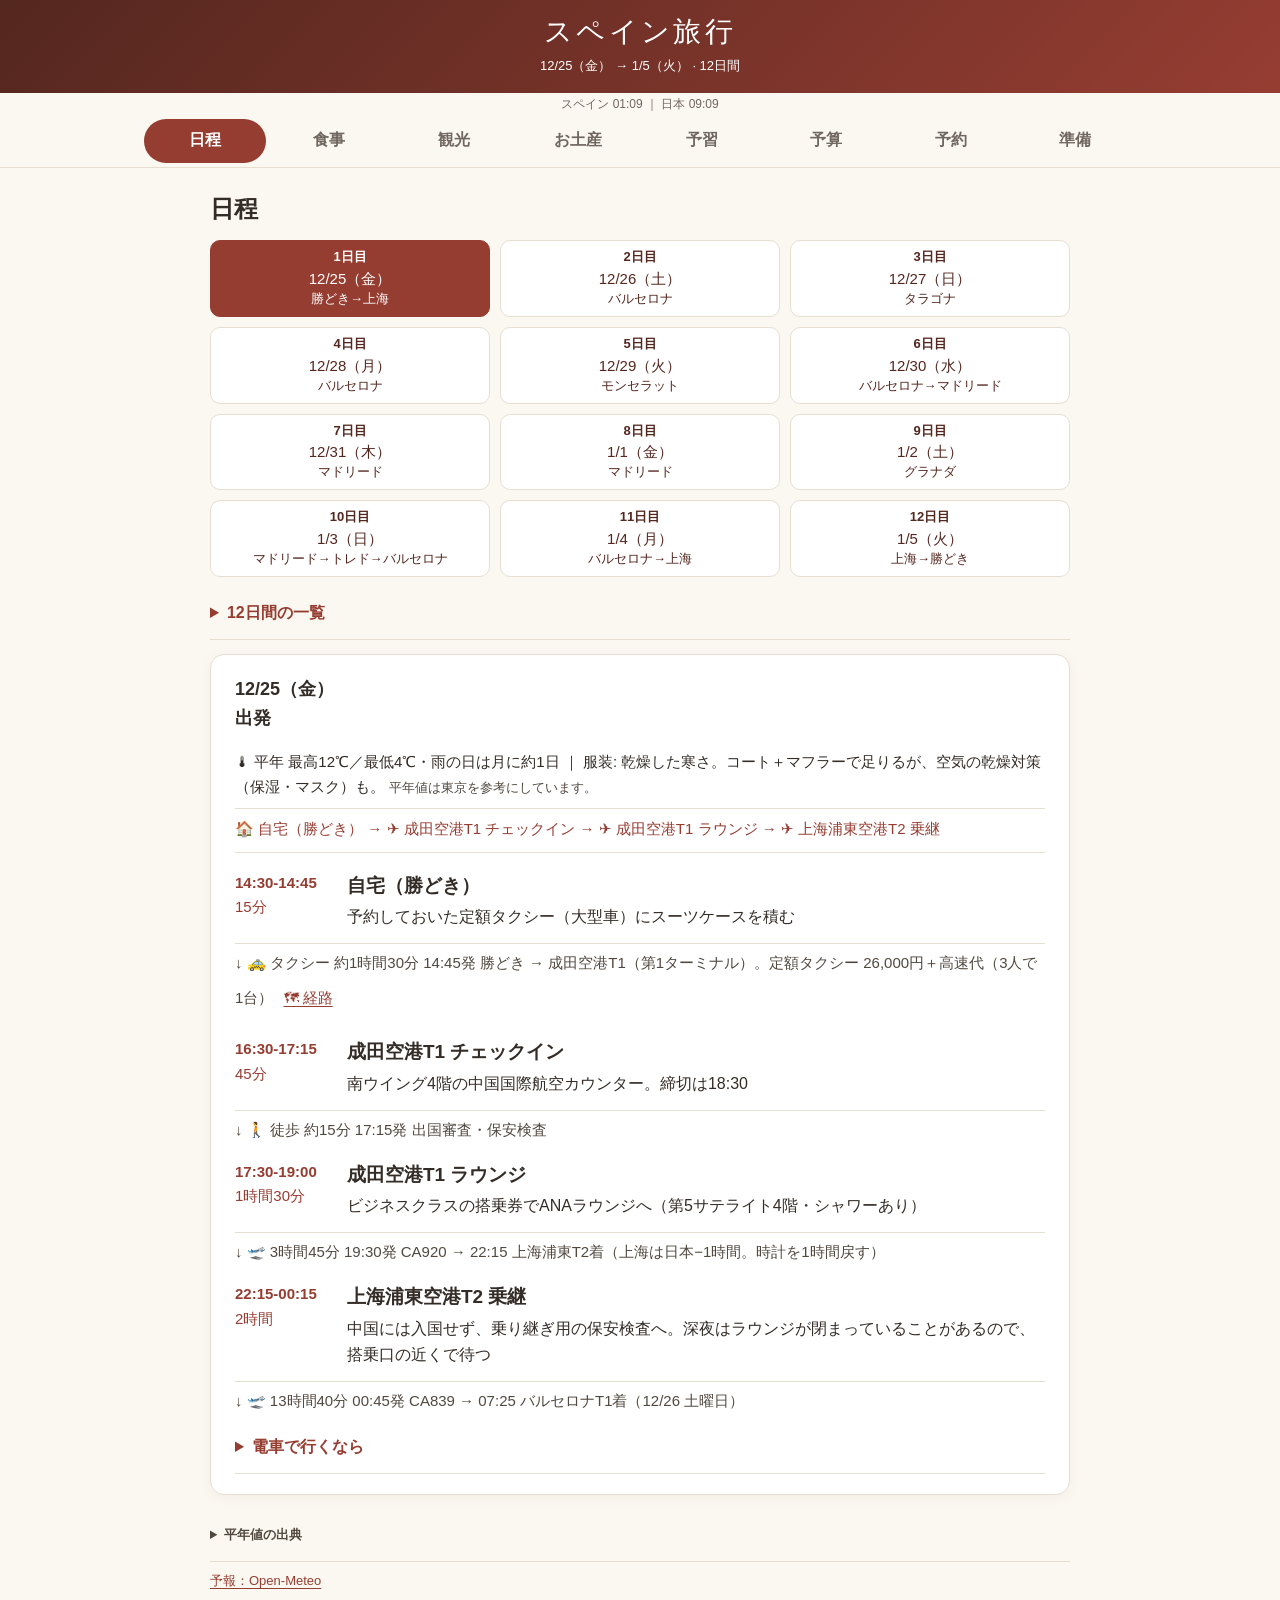
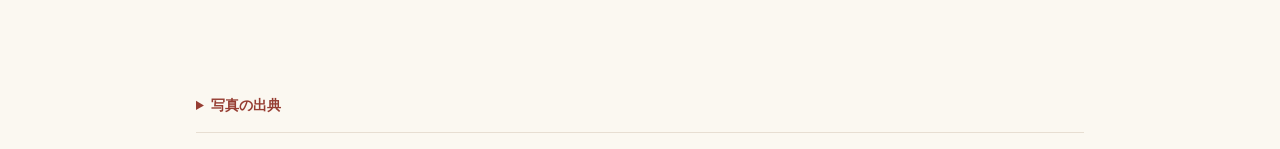
==== commit 79dc7d27: "update: Toledo 1/3, flamenco 1/1, Palau Guell 12/30, Granada trains on sale; booking numbers no long" ====
--- a/index.html
+++ b/index.html
@@ -55,7 +55,7 @@
 @media(min-width:768px){.souvenir-route,.souvenir-grid{grid-template-columns:repeat(2,minmax(0,1fr))}.nav-btn{font-size:16px}}
 
 .souvenir-route{list-style:none;padding:0;margin:0 0 16px}.souvenir-route li{padding:10px 0;border-bottom:1px solid var(--line);font-size:15px;line-height:1.6}.souvenir-route li a{font-weight:700;margin-right:6px;white-space:nowrap}
-</style></head><body data-bookings-mode="plain"><header class="hero"><h1>スペイン旅行</h1><p>12/25（金） → 1/5（火） · 12日間</p></header><nav aria-label="旅行ガイド"><div id="clock" class="clock">時刻はすべて現地時間</div><div class="nav-inner" role="tablist"><button class="nav-btn" id="tab-schedule" role="tab" aria-controls="page-schedule" aria-selected="false" data-tab="schedule">日程</button><button class="nav-btn" id="tab-food" role="tab" aria-controls="page-food" aria-selected="false" data-tab="food">食事</button><button class="nav-btn" id="tab-sights" role="tab" aria-controls="page-sights" aria-selected="false" data-tab="sights">観光</button><button class="nav-btn" id="tab-souvenirs" role="tab" aria-controls="page-souvenirs" aria-selected="false" data-tab="souvenirs">お土産</button><button class="nav-btn" id="tab-read" role="tab" aria-controls="page-read" aria-selected="false" data-tab="read">予習</button><button class="nav-btn" id="tab-budget" role="tab" aria-controls="page-budget" aria-selected="false" data-tab="budget">予算</button><button class="nav-btn" id="tab-bookings" role="tab" aria-controls="page-bookings" aria-selected="false" data-tab="bookings">予約</button><button class="nav-btn" id="tab-prep" role="tab" aria-controls="page-prep" aria-selected="false" data-tab="prep">準備</button></div></nav><main><section class="page" id="page-schedule" role="tabpanel" aria-labelledby="tab-schedule"><h2>日程</h2><div class="days-grid" aria-label="日付を選ぶ"><button class="day-button" data-day="1" aria-controls="day-1" aria-pressed="false"><strong>1日目</strong><span>12/25（金）</span><small>勝どき→<wbr>上海</small></button><button class="day-button" data-day="2" aria-controls="day-2" aria-pressed="false"><strong>2日目</strong><span>12/26（土）</span><small>バルセロナ</small></button><button class="day-button" data-day="3" aria-controls="day-3" aria-pressed="false"><strong>3日目</strong><span>12/27（日）</span><small>タラゴナ</small></button><button class="day-button" data-day="4" aria-controls="day-4" aria-pressed="false"><strong>4日目</strong><span>12/28（月）</span><small>バルセロナ</small></button><button class="day-button" data-day="5" aria-controls="day-5" aria-pressed="false"><strong>5日目</strong><span>12/29（火）</span><small>モンセラット</small></button><button class="day-button" data-day="6" aria-controls="day-6" aria-pressed="false"><strong>6日目</strong><span>12/30（水）</span><small>バルセロナ→<wbr>マドリード</small></button><button class="day-button" data-day="7" aria-controls="day-7" aria-pressed="false"><strong>7日目</strong><span>12/31（木）</span><small>マドリード</small></button><button class="day-button" data-day="8" aria-controls="day-8" aria-pressed="false"><strong>8日目</strong><span>1/1（金）</span><small>マドリード</small></button><button class="day-button" data-day="9" aria-controls="day-9" aria-pressed="false"><strong>9日目</strong><span>1/2（土）</span><small>グラナダ</small></button><button class="day-button" data-day="10" aria-controls="day-10" aria-pressed="false"><strong>10日目</strong><span>1/3（日）</span><small>マドリード→<wbr>バルセロナ</small></button><button class="day-button" data-day="11" aria-controls="day-11" aria-pressed="false"><strong>11日目</strong><span>1/4（月）</span><small>バルセロナ→<wbr>上海</small></button><button class="day-button" data-day="12" aria-controls="day-12" aria-pressed="false"><strong>12日目</strong><span>1/5（火）</span><small>上海→<wbr>勝どき</small></button></div><details><summary>12日間の一覧</summary><ul class="trip-overview"><li><a class="jump" href="#day-1" data-tab="schedule" data-target="day-1">12/25（金） 出発</a></li><li><a class="jump" href="#day-2" data-tab="schedule" data-target="day-2">12/26（土） バルセロナ</a></li><li><a class="jump" href="#day-3" data-tab="schedule" data-target="day-3">12/27（日） タラゴナ日帰り</a></li><li><a class="jump" href="#day-4" data-tab="schedule" data-target="day-4">12/28（月） ガウディの日</a></li><li><a class="jump" href="#day-5" data-tab="schedule" data-target="day-5">12/29（火） モンセラット日帰り</a></li><li><a class="jump" href="#day-6" data-tab="schedule" data-target="day-6">12/30（水） バルセロナ → マドリード</a></li><li><a class="jump" href="#day-7" data-tab="schedule" data-target="day-7">12/31（木） マドリードで年越し</a></li><li><a class="jump" href="#day-8" data-tab="schedule" data-target="day-8">1/1（金） マドリード元日</a></li><li><a class="jump" href="#day-9" data-tab="schedule" data-target="day-9">1/2（土） グラナダ日帰り（直通が取れたら）</a></li><li><a class="jump" href="#day-10" data-tab="schedule" data-target="day-10">1/3（日） マドリード → バルセロナ</a></li><li><a class="jump" href="#day-11" data-tab="schedule" data-target="day-11">1/4（月） バルセロナを出発</a></li><li><a class="jump" href="#day-12" data-tab="schedule" data-target="day-12">1/5（火） 日本に帰国</a></li></ul></details><article class="day-card" id="day-1" data-date="2026-12-25"><div class="day-body"><h3>12/25（金）<br>出発</h3><p class="weather-normal">🌡 平年 最高12℃／最低4℃・雨の日は月に約1日 ｜ 服装: 乾燥した寒さ。コート＋マフラーで足りるが、空気の乾燥対策（保湿・マスク）も。 <small>平年値は東京を参考にしています。</small></p><p class="weather-forecast" data-forecast-date="2026-12-25" data-lat="35.77" data-lon="140.39" data-zone="Asia/Tokyo" aria-live="polite" hidden></p><p class="day-overview">🏠 自宅（勝どき） → ✈ 成田空港T1 チェックイン → ✈ 成田空港T1 ラウンジ → ✈ 上海浦東空港T2 乗継</p><ol class="flow"><li class="stop"><div class="when">14:30-14:45<small>15分</small></div><div><strong>自宅（勝どき）</strong><p>予約しておいた定額タクシー（大型車）にスーツケースを積む</p></div></li><li class="move" data-mode="taxi">↓ 🚕 タクシー 約1時間30分 14:45発 勝どき → 成田空港T1（第1ターミナル）。定額タクシー 26,000円＋高速代（3人で1台） <a href="https://www.google.com/maps/dir/?api=1&amp;origin=%E5%8B%9D%E3%81%A9%E3%81%8D&amp;destination=%E6%88%90%E7%94%B0%E7%A9%BA%E6%B8%AFT1&amp;travelmode=driving" target="_blank" rel="noopener noreferrer">🗺 経路</a></li><li class="stop"><div class="when">16:30-17:15<small>45分</small></div><div><strong>成田空港T1 チェックイン</strong><p>南ウイング4階の中国国際航空カウンター。締切は18:30</p></div></li><li class="move" data-mode="walk">↓ 🚶 徒歩 約15分 17:15発 出国審査・保安検査</li><li class="stop"><div class="when">17:30-19:00<small>1時間30分</small></div><div><strong>成田空港T1 ラウンジ</strong><p>ビジネスクラスの搭乗券でANAラウンジへ（第5サテライト4階・シャワーあり）</p></div></li><li class="move" data-mode="plane">↓ 🛫 3時間45分 19:30発 CA920 → 22:15 上海浦東T2着（上海は日本−1時間。時計を1時間戻す）</li><li class="stop"><div class="when">22:15-00:15<small>2時間</small></div><div><strong>上海浦東空港T2 乗継</strong><p>中国には入国せず、乗り継ぎ用の保安検査へ。深夜はラウンジが閉まっていることがあるので、搭乗口の近くで待つ</p></div></li><li class="move" data-mode="plane">↓ 🛫 13時間40分 00:45発 CA839 → 07:25 バルセロナT1着（12/26 土曜日）</li></ol><details><summary>電車で行くなら</summary><p>勝どきから東京駅までタクシー、東京駅 15:33発の成田エクスプレス37号 → 16:31 成田空港（1人 約3,140円）</p></details></div></article><article class="day-card" id="day-2" data-date="2026-12-26"><img class="day-photo" src="assets/img/cathedral.jpg" alt="バルセロナの風景" width="1280" height="825" loading="lazy" decoding="async"><div class="day-body"><h3>12/26（土）<br>バルセロナ</h3><p class="weather-normal">🌡 平年 最高14℃／最低6℃・雨の日は月に約4日 ｜ 服装: 厚手コートは不要。ジャケット＋マフラーで十分だが、朝晩と海沿いの風は冷えるので脱ぎ着できる重ね着を。</p><p class="weather-forecast" data-forecast-date="2026-12-26" data-lat="41.39" data-lon="2.17" data-zone="Europe/Madrid" aria-live="polite" hidden></p><p class="day-overview">🍽 Cafè de l&#x27;Òpera → 🏛 バルセロナ大聖堂とゴシック地区・ボルン → 🍽 Can Culleretes</p><ol class="flow"><li class="move" data-mode="plane">↓ 🛫 13時間40分 00:45発 上海浦東T2 CA839 → 07:25 バルセロナT1着。入国審査と荷物の受け取り</li><li class="move" data-mode="taxi">↓ 🚕 タクシー 約35分 09:15発 バルセロナT1 → Oriente Atiram（オリエンテ・アティラム）。ホテルに荷物を預ける <a href="https://www.google.com/maps/dir/?api=1&amp;origin=%E3%83%90%E3%83%AB%E3%82%BB%E3%83%AD%E3%83%8AT1&amp;destination=La%20Rambla%2045%2C%20Barcelona&amp;travelmode=driving" target="_blank" rel="noopener noreferrer">🗺 経路</a></li><li class="move" data-mode="walk">↓ 🚶 徒歩 約5分 10:05発 ホテル → Cafè de l&#x27;Òpera（カフェ・デ・ロペラ） <a href="https://www.google.com/maps/dir/?api=1&amp;origin=La%20Rambla%2045%2C%20Barcelona&amp;destination=La%20Rambla%2074%2C%20Barcelona&amp;travelmode=walking" target="_blank" rel="noopener noreferrer">🗺 経路</a></li><li class="stop" data-ref="meals-cafe-opera"><div class="when">10:15-11:15<small>1時間</small></div><div><strong>Cafè de l&#x27;Òpera</strong><span class="badge">予約不要</span><p>リセウ劇場の向かい、1929年からのモデルニスモ様式のカフェ</p><span class="stop-note">Cafè de l&#x27;Òperaで朝食。1929年から続くカフェ（La Rambla 74・ホテルから徒歩約5分）</span><a class="jump" href="#meals-cafe-opera" data-tab="food" data-target="meals-cafe-opera">詳しく ›</a></div></li><li class="move" data-mode="walk">↓ 🚶 徒歩 約10分 11:15発 ランブラス通り → ゴシック地区の大聖堂 <a href="https://www.google.com/maps/dir/?api=1&amp;origin=%E3%83%A9%E3%83%B3%E3%83%96%E3%83%A9%E3%82%B9%E9%80%9A%E3%82%8A%20%E3%83%90%E3%83%AB%E3%82%BB%E3%83%AD%E3%83%8A&amp;destination=Pla%20de%20la%20Seu%20s/n%2C%20Barcelona&amp;travelmode=walking" target="_blank" rel="noopener noreferrer">🗺 経路</a></li><li class="stop" data-ref="sights-barcelona-cathedral-gothic"><div class="when">11:30-13:15<small>1時間45分</small></div><div><strong>バルセロナ大聖堂とゴシック地区・ボルン</strong><span class="badge">予約不要</span><p>13羽のガチョウと屋上の眺め。中世の迷路を海の教会まで</p><span class="stop-note">バルセロナ大聖堂（12/26 土曜日は午後に閉まるので午前に見学。入場券の販売は13:30まで）</span><a class="jump" href="#sights-barcelona-cathedral-gothic" data-tab="sights" data-target="sights-barcelona-cathedral-gothic">詳しく ›</a></div></li><li class="move" data-mode="walk">↓ 🚶 徒歩 約10分 13:15発 大聖堂 → ホテル <a href="https://www.google.com/maps/dir/?api=1&amp;origin=Pla%20de%20la%20Seu%20s/n%2C%20Barcelona&amp;destination=La%20Rambla%2045%2C%20Barcelona&amp;travelmode=walking" target="_blank" rel="noopener noreferrer">🗺 経路</a></li><li class="stay">🏨 14:00 チェックイン・休憩</li><li class="move" data-mode="walk">↓ 🚶 徒歩 約10分 15:15発 ホテル → 王の広場 <a href="https://www.google.com/maps/dir/?api=1&amp;origin=La%20Rambla%2045%2C%20Barcelona&amp;destination=%E7%8E%8B%E3%81%AE%E5%BA%83%E5%A0%B4%20%E3%83%90%E3%83%AB%E3%82%BB%E3%83%AD%E3%83%8A&amp;travelmode=walking" target="_blank" rel="noopener noreferrer">🗺 経路</a></li><li class="stop" data-ref="sights-barcelona-cathedral-gothic"><div class="when">15:30-17:00<small>1時間30分</small></div><div><strong>バルセロナ大聖堂とゴシック地区・ボルン</strong><span class="badge">予約不要</span><p>王の広場（Plaça del Rei）→ ボルン地区とサンタ・マリア・デル・マル</p><a class="jump" href="#sights-barcelona-cathedral-gothic" data-tab="sights" data-target="sights-barcelona-cathedral-gothic">詳しく ›</a></div></li><li class="move" data-mode="walk">↓ 🚶 徒歩 約15分 17:00発 サンタ・マリア・デル・マル → ホテル <a href="https://www.google.com/maps/dir/?api=1&amp;origin=%E3%82%B5%E3%83%B3%E3%82%BF%E3%83%BB%E3%83%9E%E3%83%AA%E3%82%A2%E3%83%BB%E3%83%87%E3%83%AB%E3%83%BB%E3%83%9E%E3%83%AB%20%E3%83%90%E3%83%AB%E3%82%BB%E3%83%AD%E3%83%8A&amp;destination=La%20Rambla%2045%2C%20Barcelona&amp;travelmode=walking" target="_blank" rel="noopener noreferrer">🗺 経路</a></li><li class="stay">🏨 ホテルで休む</li><li class="move" data-mode="walk">↓ 🚶 徒歩 約5分 20:50発 ホテル → Can Culleretes（カン・クリェレテス） <a href="https://www.google.com/maps/dir/?api=1&amp;origin=La%20Rambla%2045%2C%20Barcelona&amp;destination=Carrer%20d%27en%20Quintana%205%2C%20Barcelona&amp;travelmode=walking" target="_blank" rel="noopener noreferrer">🗺 経路</a></li><li class="stop" data-ref="meals-can-culleretes"><div class="when">21:00-22:30<small>1時間30分</small></div><div><strong>Can Culleretes</strong><span class="badge">要予約 12/1（火）</span><p>1786年創業、バルセロナ最古の食堂。カネロネスの老舗</p><span class="stop-note">Can Culleretesでカネロネス（12/26 土曜日・聖ステバンの日の名物料理）。1786年創業、バルセロナ最古の店</span><a class="jump" href="#meals-can-culleretes" data-tab="food" data-target="meals-can-culleretes">詳しく ›</a></div></li><li class="move" data-mode="walk">↓ 🚶 徒歩 約5分 22:30発 ホテルへ <a href="https://www.google.com/maps/dir/?api=1&amp;origin=Carrer%20d%27en%20Quintana%205%2C%20Barcelona&amp;destination=La%20Rambla%2045%2C%20Barcelona&amp;travelmode=walking" target="_blank" rel="noopener noreferrer">🗺 経路</a></li></ol><details><summary>雨・休業のとき</summary><p>Can Culleretes が休みなら 7 Portes（年中無休）へ</p></details><p class="hotel-stay"><a class="jump" href="#hotel-oriente" data-tab="bookings" data-target="hotel-oriente">🏨 Oriente Atiram Hotel Barcelona（オリエンテ・アティラム・ホテル・バルセロナ）</a></p></div></article><article class="day-card" id="day-3" data-date="2026-12-27"><img class="day-photo" src="assets/img/tarragona.jpg" alt="タラゴナの風景" width="1280" height="807" loading="lazy" decoding="async"><div class="day-body"><h3>12/27（日）<br>タラゴナ日帰り</h3><p class="weather-normal">🌡 平年 最高15℃／最低5℃・雨の日は月に約4日 ｜ 服装: バルセロナとほぼ同じ気候。ジャケット＋マフラーで十分、朝は上着必須。</p><p class="weather-forecast" data-forecast-date="2026-12-27" data-lat="41.12" data-lon="1.25" data-zone="Europe/Madrid" aria-live="polite" hidden></p><p class="day-overview">🏛 タラゴナのローマ遺跡（水道橋・円形闘技場・競技場） → 🍽 El Trull 4 Brasas（カルソッツ） → 🏛 タラゴナ大聖堂と旧市街（Part Alta） → 🍽 Xiringuito Escribà</p><ol class="flow"><li class="move" data-mode="taxi">↓ 🚕 タクシー 約25分 07:50発 ホテル → Barcelona Sants（サンツ駅）。駅で荷物検査があるので早めに <a href="https://www.google.com/maps/dir/?api=1&amp;origin=La%20Rambla%2045%2C%20Barcelona&amp;destination=Barcelona%20Sants&amp;travelmode=driving" target="_blank" rel="noopener noreferrer">🗺 経路</a></li><li class="move" data-mode="train">↓ 🚆 列車 33分 08:30発 Barcelona Sants Renfe AVE（アベ） → 09:03 Camp de Tarragona（要予約・発売待ち） <a href="https://www.google.com/maps/dir/?api=1&amp;origin=Barcelona%20Sants&amp;destination=Camp%20de%20Tarragona&amp;travelmode=transit" target="_blank" rel="noopener noreferrer">🗺 経路</a></li><li class="move" data-mode="taxi">↓ 🚕 タクシー 約25分 09:10発 Camp de Tarragona → ラス・ファレーラス水道橋。次の移動のためにそのまま待ってもらう <a href="https://www.google.com/maps/dir/?api=1&amp;origin=Camp%20de%20Tarragona&amp;destination=%E3%83%A9%E3%82%B9%E3%83%BB%E3%83%95%E3%82%A1%E3%83%AC%E3%83%BC%E3%83%A9%E3%82%B9%E6%B0%B4%E9%81%93%E6%A9%8B%20%E3%82%BF%E3%83%A9%E3%82%B4%E3%83%8A&amp;travelmode=driving" target="_blank" rel="noopener noreferrer">🗺 経路</a></li><li class="stop" data-ref="sights-tarragona-roman"><div class="when">09:40-10:05<small>25分</small></div><div><strong>タラゴナのローマ遺跡（水道橋・円形闘技場・競技場）</strong><span class="badge">予約不要</span><p>海辺の闘技場と戦車レース場。2000年前のローマの州都を歩く</p><span class="stop-note">ラス・ファレーラス水道橋（ローマ時代・無料）</span><a class="jump" href="#sights-tarragona-roman" data-tab="sights" data-target="sights-tarragona-roman">詳しく ›</a></div></li><li class="move" data-mode="taxi">↓ 🚕 タクシー 約20分 10:05発 水道橋 → 円形闘技場 <a href="https://www.google.com/maps/dir/?api=1&amp;origin=%E3%83%A9%E3%82%B9%E3%83%BB%E3%83%95%E3%82%A1%E3%83%AC%E3%83%BC%E3%83%A9%E3%82%B9%E6%B0%B4%E9%81%93%E6%A9%8B%20%E3%82%BF%E3%83%A9%E3%82%B4%E3%83%8A&amp;destination=%E5%86%86%E5%BD%A2%E9%97%98%E6%8A%80%E5%A0%B4%20%E3%82%BF%E3%83%A9%E3%82%B4%E3%83%8A&amp;travelmode=driving" target="_blank" rel="noopener noreferrer">🗺 経路</a></li><li class="stop" data-ref="sights-tarragona-roman"><div class="when">10:30-11:30<small>1時間</small></div><div><strong>タラゴナのローマ遺跡（水道橋・円形闘技場・競技場）</strong><span class="badge">予約不要</span><p>円形闘技場</p><a class="jump" href="#sights-tarragona-roman" data-tab="sights" data-target="sights-tarragona-roman">詳しく ›</a></div></li><li class="move" data-mode="walk">↓ 🚶 徒歩 約10分 11:30発 円形闘技場 → 競技場（Circ）。少し上り坂 <a href="https://www.google.com/maps/dir/?api=1&amp;origin=%E5%86%86%E5%BD%A2%E9%97%98%E6%8A%80%E5%A0%B4%20%E3%82%BF%E3%83%A9%E3%82%B4%E3%83%8A&amp;destination=%E7%AB%B6%E6%8A%80%E5%A0%B4%20%E3%82%BF%E3%83%A9%E3%82%B4%E3%83%8A&amp;travelmode=walking" target="_blank" rel="noopener noreferrer">🗺 経路</a></li><li class="stop" data-ref="sights-tarragona-roman"><div class="when">11:45-12:35<small>50分</small></div><div><strong>タラゴナのローマ遺跡（水道橋・円形闘技場・競技場）</strong><span class="badge">予約不要</span><p>競技場（Circ）とプレトリ</p><a class="jump" href="#sights-tarragona-roman" data-tab="sights" data-target="sights-tarragona-roman">詳しく ›</a></div></li><li class="move" data-mode="walk">↓ 🚶 徒歩 約5分 12:35発 競技場 → 地中海のバルコニー。鉄の手すりにさわる（幸運を呼ぶという地元の言い伝え） <a href="https://www.google.com/maps/dir/?api=1&amp;origin=%E7%AB%B6%E6%8A%80%E5%A0%B4%20%E3%82%BF%E3%83%A9%E3%82%B4%E3%83%8A&amp;destination=%E5%9C%B0%E4%B8%AD%E6%B5%B7%E3%81%AE%E3%83%90%E3%83%AB%E3%82%B3%E3%83%8B%E3%83%BC%20%E3%82%BF%E3%83%A9%E3%82%B4%E3%83%8A&amp;travelmode=walking" target="_blank" rel="noopener noreferrer">🗺 経路</a></li><li class="move" data-mode="taxi">↓ 🚕 タクシー 約20分 12:50発 ランブラ・ノバ → El Trull 4 Brasas（エル・トゥルイ・クアトラ・ブラザス） <a href="https://www.google.com/maps/dir/?api=1&amp;origin=%E3%83%A9%E3%83%B3%E3%83%96%E3%83%A9%E3%83%BB%E3%83%8E%E3%83%90%20%E3%82%BF%E3%83%A9%E3%82%B4%E3%83%8A&amp;destination=N-340%20Km%201168%2C5%2C%20Tarragona&amp;travelmode=driving" target="_blank" rel="noopener noreferrer">🗺 経路</a></li><li class="stop" data-ref="meals-calcots-tarragona"><div class="when">13:15-14:45<small>1時間30分</small></div><div><strong>El Trull 4 Brasas（カルソッツ）</strong><span class="badge">予約推奨</span><p>焼きネギを手で剥いてロメスコに浸す。冬のタラゴナの味</p><span class="stop-note">カルソッツ（炭火で焼いた長ネギのような玉ねぎを、ロメスコソースで食べる料理）。年内は出さない店もあるので、無ければ炭火焼きとロメスコソースを</span><a class="jump" href="#meals-calcots-tarragona" data-tab="food" data-target="meals-calcots-tarragona">詳しく ›</a></div></li><li class="move" data-mode="taxi">↓ 🚕 タクシー 約20分 14:45発 El Trull 4 Brasas → 大聖堂。タクシーは店で呼んでもらう <a href="https://www.google.com/maps/dir/?api=1&amp;origin=N-340%20Km%201168%2C5%2C%20Tarragona&amp;destination=Pla%20de%20la%20Seu%201%2C%20Tarragona&amp;travelmode=driving" target="_blank" rel="noopener noreferrer">🗺 経路</a></li><li class="stop" data-ref="sights-tarragona-cathedral"><div class="when">15:10-17:00<small>1時間50分</small></div><div><strong>タラゴナ大聖堂と旧市街（Part Alta）</strong><span class="badge">予約不要</span><p>皇帝の神殿の跡に建つ大聖堂。回廊にネズミの行列を探す</p><span class="stop-note">タラゴナ大聖堂 → 旧市街（Part Alta）を歩く</span><a class="jump" href="#sights-tarragona-cathedral" data-tab="sights" data-target="sights-tarragona-cathedral">詳しく ›</a></div></li><li class="move" data-mode="walk">↓ 🚶 徒歩 約20分 17:00発 旧市街 → Tarragona（タラゴナ）駅。坂を下る <a href="https://www.google.com/maps/dir/?api=1&amp;origin=%E6%97%A7%E5%B8%82%E8%A1%97%20%E3%82%BF%E3%83%A9%E3%82%B4%E3%83%8A&amp;destination=Tarragona%E9%A7%85&amp;travelmode=walking" target="_blank" rel="noopener noreferrer">🗺 経路</a></li><li class="move" data-mode="train">↓ 🚆 列車 1時間11分 17:26発 Tarragona駅 Regional（レヒオナル）（R15）→ 18:37 Sants（サンツ駅） <a href="https://www.google.com/maps/dir/?api=1&amp;origin=Tarragona%E9%A7%85&amp;destination=Barcelona%20Sants&amp;travelmode=transit" target="_blank" rel="noopener noreferrer">🗺 経路</a></li><li class="move" data-mode="metro">↓ 🚇 地下鉄 約20分 18:45発 L3 Sants Estació（サンツ・エスタシオ） → Liceu（6駅）→ 徒歩でホテル <a href="https://www.google.com/maps/dir/?api=1&amp;origin=Barcelona%20Sants&amp;destination=La%20Rambla%2045%2C%20Barcelona&amp;travelmode=transit" target="_blank" rel="noopener noreferrer">🗺 経路</a></li><li class="stay">🏨 ホテルで休む</li><li class="move" data-mode="taxi">↓ 🚕 タクシー 約25分 20:00発 ホテル → Xiringuito Escribà（チリンギート・エスクリバ） <a href="https://www.google.com/maps/dir/?api=1&amp;origin=La%20Rambla%2045%2C%20Barcelona&amp;destination=Av.%20del%20Litoral%2062%2C%20Barcelona&amp;travelmode=driving" target="_blank" rel="noopener noreferrer">🗺 経路</a></li><li class="stop" data-ref="meals-xiringuito-escriba"><div class="when">20:30-22:00<small>1時間30分</small></div><div><strong>Xiringuito Escribà</strong><span class="badge">要予約 12/1（火）</span><p>ボガテイ海岸の目の前、オープンキッチンで炊く米料理の専門店</p><span class="stop-note">Xiringuito Escribàで海辺のパエリア。年中無休・12:00–23:00</span><a class="jump" href="#meals-xiringuito-escriba" data-tab="food" data-target="meals-xiringuito-escriba">詳しく ›</a></div></li><li class="move" data-mode="taxi">↓ 🚕 タクシー 約25分 22:00発 Xiringuito Escribà → ホテル。タクシーは店で呼んでもらう <a href="https://www.google.com/maps/dir/?api=1&amp;origin=Av.%20del%20Litoral%2062%2C%20Barcelona&amp;destination=La%20Rambla%2045%2C%20Barcelona&amp;travelmode=driving" target="_blank" rel="noopener noreferrer">🗺 経路</a></li></ol><details><summary>注意</summary><p>遺跡（円形闘技場・競技場）は日曜 09:30–14:30、大聖堂は日曜 14:00–18:00 なので、遺跡を先に回る</p></details><details><summary>雨・休業のとき</summary><p>カルソッツが無ければ El Llagut（エル・リャグート） など魚介のロメスコ（cassola de romesco）の店へ。夕食を近場で済ませたいときは Los Caracoles（ロス・カラコレス） と入れ替えてもよい</p></details><p class="hotel-stay"><a class="jump" href="#hotel-oriente" data-tab="bookings" data-target="hotel-oriente">🏨 Oriente Atiram Hotel Barcelona（オリエンテ・アティラム・ホテル・バルセロナ）</a></p></div></article><article class="day-card" id="day-4" data-date="2026-12-28"><img class="day-photo" src="assets/img/sagrada.jpg" alt="バルセロナの風景" width="1280" height="869" loading="lazy" decoding="async"><div class="day-body"><h3>12/28（月）<br>ガウディの日</h3><p class="weather-normal">🌡 平年 最高14℃／最低6℃・雨の日は月に約4日 ｜ 服装: 厚手コートは不要。ジャケット＋マフラーで十分だが、朝晩と海沿いの風は冷えるので脱ぎ着できる重ね着を。</p><p class="weather-forecast" data-forecast-date="2026-12-28" data-lat="41.39" data-lon="2.17" data-zone="Europe/Madrid" aria-live="polite" hidden></p><p class="day-overview">🏛 サグラダ・ファミリア → 🏛 グエル公園 → 🍽 Sartoria Panatieri Gràcia → 🏛 カサ・ミラ（ラ・ペドレラ） → 🏛 カサ・バトリョ → 🍽 Los Caracoles</p><ol class="flow"><li class="stay">🏨 07:00 朝食</li><li class="move" data-mode="metro">↓ 🚇 地下鉄 約25分 08:30発 L3 Liceu（リセウ） → Diagonal（L5に乗り換え）→ Sagrada Família（サグラダ・ファミリア） <a href="https://www.google.com/maps/dir/?api=1&amp;origin=Liceu%20Barcelona&amp;destination=Carrer%20de%20Mallorca%20401%2C%20Barcelona&amp;travelmode=transit" target="_blank" rel="noopener noreferrer">🗺 経路</a></li><li class="stop" data-ref="sights-sagrada"><div class="when">09:00-11:30<small>2時間30分</small></div><div><strong>サグラダ・ファミリア</strong><span class="badge">予約済み</span><p>没後100年に完成したイエスの塔。静かな朝の森の聖堂へ</p><span class="stop-note">09:15 生誕のファサードの塔に上る。入口はマリーナ通り側</span><a class="jump" href="#sights-sagrada" data-tab="sights" data-target="sights-sagrada">詳しく ›</a></div></li><li class="move" data-mode="taxi">↓ 🚕 タクシー 約20分 12:05発 サグラダ・ファミリア → グエル公園。出発までは外から聖堂を眺める <a href="https://www.google.com/maps/dir/?api=1&amp;origin=Carrer%20de%20Mallorca%20401%2C%20Barcelona&amp;destination=Carrer%20d%27Olot%20s/n%2C%20Barcelona&amp;travelmode=driving" target="_blank" rel="noopener noreferrer">🗺 経路</a></li><li class="stop" data-ref="sights-park-guell"><div class="when">12:30-13:30<small>1時間</small></div><div><strong>グエル公園</strong><span class="badge">要予約 12/1（火）</span><p>売れ残った高級住宅地が、トカゲの守る街の庭になった</p><span class="stop-note">グエル公園。時間指定券が必須</span><a class="jump" href="#sights-park-guell" data-tab="sights" data-target="sights-park-guell">詳しく ›</a></div></li><li class="move" data-mode="taxi">↓ 🚕 タクシー 約15分 13:40発 グエル公園 → Sartoria Panatieri（グラシア） <a href="https://www.google.com/maps/dir/?api=1&amp;origin=Carrer%20d%27Olot%20s/n%2C%20Barcelona&amp;destination=Carrer%20de%20l%27Encarnaci%C3%B3%2051%2C%20Barcelona&amp;travelmode=driving" target="_blank" rel="noopener noreferrer">🗺 経路</a></li><li class="stop" data-ref="meals-sartoria-panatieri"><div class="when">14:00-15:15<small>1時間15分</small></div><div><strong>Sartoria Panatieri Gràcia</strong><span class="badge">予約推奨</span><p>72時間発酵の生地を薪窯で焼く、グラシアの小さなピッツェリア</p><span class="stop-note">Sartoria Panatieriでピッツァ。Carrer de l&#x27;Encarnació（エンカルナシオ通り） 51</span><a class="jump" href="#meals-sartoria-panatieri" data-tab="food" data-target="meals-sartoria-panatieri">詳しく ›</a></div></li><li class="move" data-mode="metro">↓ 🚇 地下鉄 約20分 15:35発 徒歩でJoanic（ジョアニック）駅 → L4 Joanic → Passeig de Gràcia（3駅）→ 徒歩でカサ・ミラ <a href="https://www.google.com/maps/dir/?api=1&amp;origin=Joanic%E9%A7%85%20%E3%83%90%E3%83%AB%E3%82%BB%E3%83%AD%E3%83%8A&amp;destination=Passeig%20de%20Gr%C3%A0cia%2092%2C%20Barcelona&amp;travelmode=transit" target="_blank" rel="noopener noreferrer">🗺 経路</a></li><li class="stop" data-ref="sights-casa-mila"><div class="when">16:00-17:00<small>1時間</small></div><div><strong>カサ・ミラ（ラ・ペドレラ）</strong><span class="badge">要予約 12/1（火）</span><p>「石切場」とからかわれた家。屋上に兜の煙突が並ぶ</p><span class="stop-note">カサ・ミラ。時間指定の券</span><a class="jump" href="#sights-casa-mila" data-tab="sights" data-target="sights-casa-mila">詳しく ›</a></div></li><li class="move" data-mode="walk">↓ 🚶 徒歩 約10分 17:00発 カサ・ミラ → カサ・バトリョ <a href="https://www.google.com/maps/dir/?api=1&amp;origin=Passeig%20de%20Gr%C3%A0cia%2092%2C%20Barcelona&amp;destination=Passeig%20de%20Gr%C3%A0cia%2043%2C%20Barcelona&amp;travelmode=walking" target="_blank" rel="noopener noreferrer">🗺 経路</a></li><li class="stop" data-ref="sights-casa-batllo"><div class="when">17:15-18:15<small>1時間</small></div><div><strong>カサ・バトリョ</strong><span class="badge">要予約 12/1（火）</span><p>竜の背の屋根と骨のバルコニー。光を配る青いタイル</p><span class="stop-note">カサ・バトリョ。時間指定の券</span><a class="jump" href="#sights-casa-batllo" data-tab="sights" data-target="sights-casa-batllo">詳しく ›</a></div></li><li class="move" data-mode="metro">↓ 🚇 地下鉄 約15分 18:15発 L3 Passeig de Gràcia → Liceu（2駅）→ 徒歩でホテル <a href="https://www.google.com/maps/dir/?api=1&amp;origin=Passeig%20de%20Gr%C3%A0cia%20%E3%83%90%E3%83%AB%E3%82%BB%E3%83%AD%E3%83%8A&amp;destination=La%20Rambla%2045%2C%20Barcelona&amp;travelmode=transit" target="_blank" rel="noopener noreferrer">🗺 経路</a></li><li class="stay">🏨 ホテルで休む</li><li class="move" data-mode="walk">↓ 🚶 徒歩 約5分 20:20発 ホテル → Los Caracoles（ロス・カラコレス） <a href="https://www.google.com/maps/dir/?api=1&amp;origin=La%20Rambla%2045%2C%20Barcelona&amp;destination=Carrer%20dels%20Escudellers%2014%2C%20Barcelona&amp;travelmode=walking" target="_blank" rel="noopener noreferrer">🗺 経路</a></li><li class="stop" data-ref="meals-los-caracoles"><div class="when">20:30-22:00<small>1時間30分</small></div><div><strong>Los Caracoles</strong><span class="badge">要予約 12/1（火）</span><p>1835年創業。店先で回るローストチキンとカタツムリ煮込み</p><span class="stop-note">Los Caracoles。1835年創業。カタツムリの煮込みとパエリア（ホテルから徒歩5分）</span><a class="jump" href="#meals-los-caracoles" data-tab="food" data-target="meals-los-caracoles">詳しく ›</a></div></li><li class="move" data-mode="walk">↓ 🚶 徒歩 約5分 22:00発 ホテルへ <a href="https://www.google.com/maps/dir/?api=1&amp;origin=Carrer%20dels%20Escudellers%2014%2C%20Barcelona&amp;destination=La%20Rambla%2045%2C%20Barcelona&amp;travelmode=walking" target="_blank" rel="noopener noreferrer">🗺 経路</a></li></ol><details><summary>雨・休業のとき</summary><p>雨ならグエル公園は屋外なので短めに。カサ・ミラの屋上は雨だと閉まるので館内を中心に。どちらも時間指定の券なので順番は変えない</p></details><p class="hotel-stay"><a class="jump" href="#hotel-oriente" data-tab="bookings" data-target="hotel-oriente">🏨 Oriente Atiram Hotel Barcelona（オリエンテ・アティラム・ホテル・バルセロナ）</a></p></div></article><article class="day-card" id="day-5" data-date="2026-12-29"><img class="day-photo" src="assets/img/montserrat.jpg" alt="モンセラットの風景" width="1280" height="960" loading="lazy" decoding="async"><div class="day-body"><h3>12/29（火）<br>モンセラット日帰り</h3><p class="weather-normal">🌡 平年（山の上の推定） 最高10℃／最低1℃ ｜ 服装: ダウンやしっかりしたコート＋手袋・帽子・滑りにくい靴を。</p><p class="weather-forecast" data-forecast-date="2026-12-29" data-lat="41.59" data-lon="1.84" data-zone="Europe/Madrid" aria-live="polite" hidden></p><p class="day-overview">🏛 モンセラット修道院と黒い聖母 → 🍽 Buffet Montserrat → 🏛 モンセラット修道院と黒い聖母 → 🍽 Granja Viader → 🍽 Tablao Flamenco Cordobés</p><ol class="flow"><li class="stay">🏨 07:00 朝食</li><li class="move" data-mode="metro">↓ 🚇 地下鉄 約15分 08:15発 L3 Liceu（リセウ） → Espanya（4駅）→ 地下通路でFGC（カタルーニャ公営鉄道）乗り場へ</li><li class="move" data-mode="train">↓ 🚆 列車 1時間 08:36発 Plaça Espanya R5（アール・シンコ） → 09:36 Aeri de Montserrat（アエリ・デ・モンセラット） <a href="https://www.google.com/maps/dir/?api=1&amp;origin=Pla%C3%A7a%20Espanya%20Barcelona&amp;destination=Aeri%20de%20Montserrat&amp;travelmode=transit" target="_blank" rel="noopener noreferrer">🗺 経路</a></li><li class="move" data-mode="cable">↓ 🚡 ロープウェイ 約10分 09:45発 ロープウェイ Aeri de Montserrat → 山上（15分おき）。駅から修道院へ歩く</li><li class="stop" data-ref="sights-montserrat"><div class="when">10:00-12:00<small>2時間</small></div><div><strong>モンセラット修道院と黒い聖母</strong><span class="badge">要予約 12/1（火）</span><p>のこぎり山の中腹、千年の修道院で黒い聖母の球にふれる</p><span class="stop-note">モンセラット修道院と黒い聖母。聖母像の拝観は08:00–10:30と12:00–18:25。10:30までに列に並ぶ。間に合わなければ12:00の再開後に</span><a class="jump" href="#sights-montserrat" data-tab="sights" data-target="sights-montserrat">詳しく ›</a></div></li><li class="move" data-mode="walk">↓ 🚶 徒歩 約5分 12:05発 修道院 → ビュッフェ <a href="https://www.google.com/maps/dir/?api=1&amp;origin=%E4%BF%AE%E9%81%93%E9%99%A2%20%E3%83%A2%E3%83%B3%E3%82%BB%E3%83%A9%E3%83%83%E3%83%88&amp;destination=Pla%C3%A7a%20de%20l%27Abat%20Oliba%2C%20Montserrat&amp;travelmode=walking" target="_blank" rel="noopener noreferrer">🗺 経路</a></li><li class="stop" data-ref="meals-montserrat-buffet"><div class="when">12:15-13:20<small>1時間5分</small></div><div><strong>Buffet Montserrat（ビュッフェ・モンセラット）</strong><span class="badge">予約不要</span><p>山の眺めを見ながら取り放題。修道院前の手早い昼食</p><span class="stop-note">山上のビュッフェ（Montserrat Buffet）</span><a class="jump" href="#meals-montserrat-buffet" data-tab="food" data-target="meals-montserrat-buffet">詳しく ›</a></div></li><li class="move" data-mode="walk">↓ 🚶 徒歩 約5分 13:20発 ビュッフェ → 美術館 <a href="https://www.google.com/maps/dir/?api=1&amp;origin=Pla%C3%A7a%20de%20l%27Abat%20Oliba%2C%20Montserrat&amp;destination=%E7%BE%8E%E8%A1%93%E9%A4%A8%20%E3%83%A2%E3%83%B3%E3%82%BB%E3%83%A9%E3%83%83%E3%83%88&amp;travelmode=walking" target="_blank" rel="noopener noreferrer">🗺 経路</a></li><li class="stop" data-ref="sights-montserrat"><div class="when">13:30-15:00<small>1時間30分</small></div><div><strong>モンセラット修道院と黒い聖母</strong><span class="badge">要予約 12/1（火）</span><p>モンセラット美術館</p><a class="jump" href="#sights-montserrat" data-tab="sights" data-target="sights-montserrat">詳しく ›</a></div></li><li class="move" data-mode="walk">↓ 🚶 徒歩 約5分 15:20発 美術館 → ロープウェイ乗り場 <a href="https://www.google.com/maps/dir/?api=1&amp;origin=%E7%BE%8E%E8%A1%93%E9%A4%A8%20%E3%83%A2%E3%83%B3%E3%82%BB%E3%83%A9%E3%83%83%E3%83%88&amp;destination=%E3%83%AD%E3%83%BC%E3%83%97%E3%82%A6%E3%82%A7%E3%82%A4%E4%B9%97%E3%82%8A%E5%A0%B4%20%E3%83%A2%E3%83%B3%E3%82%BB%E3%83%A9%E3%83%83%E3%83%88&amp;travelmode=walking" target="_blank" rel="noopener noreferrer">🗺 経路</a></li><li class="move" data-mode="cable">↓ 🚡 ロープウェイ 約5分 15:30発 ロープウェイ 山上 → Aeri de Montserrat</li><li class="move" data-mode="train">↓ 🚆 列車 1時間 15:45発 Aeri de Montserrat R5 → 16:45 Plaça Espanya（スペイン広場） <a href="https://www.google.com/maps/dir/?api=1&amp;origin=Aeri%20de%20Montserrat&amp;destination=Pla%C3%A7a%20Espanya%20Barcelona&amp;travelmode=transit" target="_blank" rel="noopener noreferrer">🗺 経路</a></li><li class="move" data-mode="metro">↓ 🚇 地下鉄 約20分 16:55発 L3 Espanya → Liceu（4駅）→ 徒歩でGranja Viader（グランハ・ビアデル） <a href="https://www.google.com/maps/dir/?api=1&amp;origin=Pla%C3%A7a%20Espanya%20Barcelona&amp;destination=Carrer%20d%27en%20Xucl%C3%A0%204%2C%20Barcelona&amp;travelmode=transit" target="_blank" rel="noopener noreferrer">🗺 経路</a></li><li class="stop" data-ref="meals-granja-viader"><div class="when">17:20-18:00<small>40分</small></div><div><strong>Granja Viader</strong><span class="badge">予約不要</span><p>1870年創業の乳製品の喫茶。チョコ牛乳カカオラットの生まれた店</p><span class="stop-note">Granja Viaderでクレマ・カタラナとホットチョコレート。ブケリア市場の裏・Xuclà（シュクラ通り） 4</span><a class="jump" href="#meals-granja-viader" data-tab="food" data-target="meals-granja-viader">詳しく ›</a></div></li><li class="move" data-mode="walk">↓ 🚶 徒歩 約10分 18:00発 Granja Viader → ホテル <a href="https://www.google.com/maps/dir/?api=1&amp;origin=Carrer%20d%27en%20Xucl%C3%A0%204%2C%20Barcelona&amp;destination=La%20Rambla%2045%2C%20Barcelona&amp;travelmode=walking" target="_blank" rel="noopener noreferrer">🗺 経路</a></li><li class="stay">🏨 ホテルで休む</li><li class="move" data-mode="walk">↓ 🚶 徒歩 約5分 19:20発 ホテル → Tablao Cordobés（タブラオ・コルドベス） <a href="https://www.google.com/maps/dir/?api=1&amp;origin=La%20Rambla%2045%2C%20Barcelona&amp;destination=La%20Rambla%2035%2C%20Barcelona&amp;travelmode=walking" target="_blank" rel="noopener noreferrer">🗺 経路</a></li><li class="stop" data-ref="meals-tablao-cordobes"><div class="when">19:30-22:15<small>2時間45分</small></div><div><strong>Tablao Flamenco Cordobés（タブラオ・フラメンコ・コルドベス）</strong><span class="badge">要予約 12/1（火）</span><p>1970年からのフラメンコ劇場。40品超のビュッフェの後に本番</p><span class="stop-note">Tablao Cordobésでフラメンコ。ディナーは19:30から、ショーは21:00から約75分。ディナー付き€82〜（La Rambla 35・ホテルから徒歩約5分）</span><a class="jump" href="#meals-tablao-cordobes" data-tab="food" data-target="meals-tablao-cordobes">詳しく ›</a></div></li><li class="move" data-mode="walk">↓ 🚶 徒歩 約5分 22:15発 ホテルへ <a href="https://www.google.com/maps/dir/?api=1&amp;origin=La%20Rambla%2035%2C%20Barcelona&amp;destination=La%20Rambla%2045%2C%20Barcelona&amp;travelmode=walking" target="_blank" rel="noopener noreferrer">🗺 経路</a></li></ol><details><summary>注意</summary><p>少年聖歌隊（Escolania）は12月下旬は冬休みのため、歌を聞けない可能性が高い</p></details><details><summary>雨・休業のとき</summary><p>霧や強風の日は景色が見えないため、行くかどうかは当日の朝に決める。行かない場合は市内のカタルーニャ音楽堂や Sant Pau（サン・パウ） へ</p></details><p class="hotel-stay"><a class="jump" href="#hotel-oriente" data-tab="bookings" data-target="hotel-oriente">🏨 Oriente Atiram Hotel Barcelona（オリエンテ・アティラム・ホテル・バルセロナ）</a></p></div></article><article class="day-card" id="day-6" data-date="2026-12-30"><img class="day-photo" src="assets/img/palau.jpg" alt="バルセロナ→マドリードの風景" width="1280" height="960" loading="lazy" decoding="async"><div class="day-body"><h3>12/30（水）<br>バルセロナ → マドリード</h3><p class="weather-normal">🌡 平年 最高10℃／最低4℃・雨の日は月に約7日 ｜ 服装: しっかりしたコート必須。朝晩は5℃を下回る日もあるので手袋・マフラーも。</p><p class="weather-forecast" data-forecast-date="2026-12-30" data-lat="40.42" data-lon="-3.70" data-zone="Europe/Madrid" aria-live="polite" hidden></p><p class="day-overview">🏛 ブケリア市場 → 🏛 カタルーニャ音楽堂 → 🏛 ソフィア王妃芸術センター → 🍽 Casa Lucio</p><ol class="flow"><li class="stay">🏨 07:30 朝食 → 08:30 チェックアウト・荷物を預ける</li><li class="move" data-mode="walk">↓ 🚶 徒歩 約10分 08:45発 ホテル → ブケリア市場 <a href="https://www.google.com/maps/dir/?api=1&amp;origin=La%20Rambla%2045%2C%20Barcelona&amp;destination=La%20Rambla%2091%2C%20Barcelona&amp;travelmode=walking" target="_blank" rel="noopener noreferrer">🗺 経路</a></li><li class="stop" data-ref="sights-boqueria"><div class="when">09:00-09:40<small>40分</small></div><div><strong>ブケリア市場</strong><span class="badge">予約不要</span><p>修道院の焼け跡に生まれた市場。鉄の屋根の下で朝の買い物</p><span class="stop-note">ブケリア市場</span><a class="jump" href="#sights-boqueria" data-tab="sights" data-target="sights-boqueria">詳しく ›</a></div></li><li class="move" data-mode="walk">↓ 🚶 徒歩 約15分 09:40発 ブケリア市場 → カタルーニャ音楽堂 <a href="https://www.google.com/maps/dir/?api=1&amp;origin=La%20Rambla%2091%2C%20Barcelona&amp;destination=C/%20Palau%20de%20la%20M%C3%BAsica%204-6%2C%20Barcelona&amp;travelmode=walking" target="_blank" rel="noopener noreferrer">🗺 経路</a></li><li class="stop" data-ref="sights-palau-musica"><div class="when">10:00-10:50<small>50分</small></div><div><strong>カタルーニャ音楽堂</strong><span class="badge">要予約 12/1（火）</span><p>天井から太陽が降る、世界遺産になった唯一のコンサートホール</p><span class="stop-note">カタルーニャ音楽堂。世界遺産のガイドツアー</span><a class="jump" href="#sights-palau-musica" data-tab="sights" data-target="sights-palau-musica">詳しく ›</a></div></li><li class="move" data-mode="walk">↓ 🚶 徒歩 約15分 10:55発 音楽堂 → ホテル <a href="https://www.google.com/maps/dir/?api=1&amp;origin=C/%20Palau%20de%20la%20M%C3%BAsica%204-6%2C%20Barcelona&amp;destination=La%20Rambla%2045%2C%20Barcelona&amp;travelmode=walking" target="_blank" rel="noopener noreferrer">🗺 経路</a></li><li class="stay">🏨 11:15 ホテルで荷物を受け取る</li><li class="move" data-mode="taxi">↓ 🚕 タクシー 約25分 11:45発 ホテル → Barcelona Sants（サンツ駅）。駅で昼食を買う <a href="https://www.google.com/maps/dir/?api=1&amp;origin=La%20Rambla%2045%2C%20Barcelona&amp;destination=Barcelona%20Sants&amp;travelmode=driving" target="_blank" rel="noopener noreferrer">🗺 経路</a></li><li class="move" data-mode="train">↓ 🚆 列車 3時間19分 13:19発 Barcelona Sants iryo（イリョ） → 16:38 Madrid Atocha（要予約・発売中）。ほかに12:00・12:13・12:35発もある <a href="https://www.google.com/maps/dir/?api=1&amp;origin=Barcelona%20Sants&amp;destination=Madrid%20Atocha&amp;travelmode=transit" target="_blank" rel="noopener noreferrer">🗺 経路</a></li><li class="move" data-mode="taxi">↓ 🚕 タクシー 約20分 16:45発 Atocha（アトーチャ駅） → Room Mate Mario（チェックイン15:00から） <a href="https://www.google.com/maps/dir/?api=1&amp;origin=Madrid%20Atocha&amp;destination=Calle%20de%20Campomanes%204%2C%20Madrid&amp;travelmode=driving" target="_blank" rel="noopener noreferrer">🗺 経路</a></li><li class="stay">🏨 17:05 チェックイン・休憩</li><li class="move" data-mode="taxi">↓ 🚕 タクシー 約15分 18:10発 ホテル → ソフィア王妃芸術センター <a href="https://www.google.com/maps/dir/?api=1&amp;origin=Calle%20de%20Campomanes%204%2C%20Madrid&amp;destination=Calle%20de%20Santa%20Isabel%2052%2C%20Madrid&amp;travelmode=driving" target="_blank" rel="noopener noreferrer">🗺 経路</a></li><li class="stop" data-ref="sights-reina-sofia"><div class="when">18:30-20:30<small>2時間</small></div><div><strong>ソフィア王妃芸術センター</strong><span class="badge">予約不要</span><p>元は病院だった美術館で、ピカソ「ゲルニカ」と向き合う</p><span class="stop-note">ソフィア王妃芸術センター。ピカソの「ゲルニカ」。19:00からは無料</span><a class="jump" href="#sights-reina-sofia" data-tab="sights" data-target="sights-reina-sofia">詳しく ›</a></div></li><li class="move" data-mode="taxi">↓ 🚕 タクシー 約15分 20:40発 ソフィア王妃芸術センター → Casa Lucio（カサ・ルシオ） <a href="https://www.google.com/maps/dir/?api=1&amp;origin=Calle%20de%20Santa%20Isabel%2052%2C%20Madrid&amp;destination=Cava%20Baja%2035%2C%20Madrid&amp;travelmode=driving" target="_blank" rel="noopener noreferrer">🗺 経路</a></li><li class="stop" data-ref="meals-casa-lucio"><div class="when">21:00-22:30<small>1時間30分</small></div><div><strong>Casa Lucio</strong><span class="badge">要予約 12/1（火）</span><p>カバ・バハ通りの老舗。崩して食べる卵とポテトの名店</p><span class="stop-note">Casa Lucioでウエボス・ロトス。Cava Baja（カバ・バハ通り） 35</span><a class="jump" href="#meals-casa-lucio" data-tab="food" data-target="meals-casa-lucio">詳しく ›</a></div></li><li class="move" data-mode="walk">↓ 🚶 徒歩 約15分 22:30発 Casa Lucio → ホテル <a href="https://www.google.com/maps/dir/?api=1&amp;origin=Cava%20Baja%2035%2C%20Madrid&amp;destination=Calle%20de%20Campomanes%204%2C%20Madrid&amp;travelmode=walking" target="_blank" rel="noopener noreferrer">🗺 経路</a></li></ol><details><summary>雨・休業のとき</summary><p>ブケリア市場は屋根つき、音楽堂とソフィア王妃は屋内なので、雨でも予定どおり</p></details><p class="hotel-stay"><a class="jump" href="#hotel-mario" data-tab="bookings" data-target="hotel-mario">🏨 Room Mate Mario（マドリード）</a></p></div></article><article class="day-card" id="day-7" data-date="2026-12-31"><img class="day-photo" src="assets/img/prado.jpg" alt="マドリードの風景" width="1280" height="956" loading="lazy" decoding="async"><div class="day-body"><h3>12/31（木）<br>マドリードで年越し</h3><p class="weather-normal">🌡 平年 最高10℃／最低4℃・雨の日は月に約7日 ｜ 服装: しっかりしたコート必須。朝晩は5℃を下回る日もあるので手袋・マフラーも。</p><p class="weather-forecast" data-forecast-date="2026-12-31" data-lat="40.42" data-lon="-3.70" data-zone="Europe/Madrid" aria-live="polite" hidden></p><p class="day-overview">🏛 プラド美術館 → 🏛 マドリード王宮 → 🍽 Bodega de los Secretos → 🍽 Lhardy → 🏛 プエルタ・デル・ソル（年越しカウントダウン）</p><ol class="flow"><li class="stay">🏨 08:00 朝食</li><li class="move" data-mode="taxi">↓ 🚕 タクシー 約15分 09:40発 ホテル → プラド美術館 <a href="https://www.google.com/maps/dir/?api=1&amp;origin=Calle%20de%20Campomanes%204%2C%20Madrid&amp;destination=Paseo%20del%20Prado%20s/n%2C%20Madrid&amp;travelmode=driving" target="_blank" rel="noopener noreferrer">🗺 経路</a></li><li class="stop" data-ref="sights-prado"><div class="when">10:00-11:40<small>1時間40分</small></div><div><strong>プラド美術館</strong><span class="badge">要予約 12/1（火）</span><p>ベラスケス、ゴヤ、ボス。スペイン王家が集めた名画の殿堂</p><span class="stop-note">プラド美術館。代表作に絞って見る（12/31 木曜日は14:00まで）</span><a class="jump" href="#sights-prado" data-tab="sights" data-target="sights-prado">詳しく ›</a></div></li><li class="move" data-mode="taxi">↓ 🚕 タクシー 約20分 11:50発 プラド → 王宮 <a href="https://www.google.com/maps/dir/?api=1&amp;origin=Paseo%20del%20Prado%20s/n%2C%20Madrid&amp;destination=Calle%20de%20Bail%C3%A9n%20s/n%2C%20Madrid&amp;travelmode=driving" target="_blank" rel="noopener noreferrer">🗺 経路</a></li><li class="stop" data-ref="sights-royal-palace"><div class="when">12:15-13:45<small>1時間30分</small></div><div><strong>マドリード王宮</strong><span class="badge">要予約 12/1（火）</span><p>クリスマスイブの火事の跡に建った、西欧最大級の王宮</p><span class="stop-note">マドリード王宮</span><a class="jump" href="#sights-royal-palace" data-tab="sights" data-target="sights-royal-palace">詳しく ›</a></div></li><li class="move" data-mode="taxi">↓ 🚕 タクシー 約15分 13:55発 王宮 → Bodega de los Secretos（ボデガ・デ・ロス・セクレトス） <a href="https://www.google.com/maps/dir/?api=1&amp;origin=Calle%20de%20Bail%C3%A9n%20s/n%2C%20Madrid&amp;destination=Calle%20San%20Blas%204%2C%20Madrid&amp;travelmode=driving" target="_blank" rel="noopener noreferrer">🗺 経路</a></li><li class="stop" data-ref="meals-bodega-secretos"><div class="when">14:15-15:30<small>1時間15分</small></div><div><strong>Bodega de los Secretos</strong><span class="badge">要予約 12/1（火）</span><p>17世紀の地下酒蔵の個室風アーチ席で食べる昼ごはん</p><span class="stop-note">Bodega de los Secretos。Calle San Blas（サン・ブラス通り） 4・地下の酒蔵を使った店</span><a class="jump" href="#meals-bodega-secretos" data-tab="food" data-target="meals-bodega-secretos">詳しく ›</a></div></li><li class="move" data-mode="taxi">↓ 🚕 タクシー 約20分 15:30発 Bodega de los Secretos → ホテル。近くで年越し用のぶどう12粒と水を買う <a href="https://www.google.com/maps/dir/?api=1&amp;origin=Calle%20San%20Blas%204%2C%20Madrid&amp;destination=Calle%20de%20Campomanes%204%2C%20Madrid&amp;travelmode=driving" target="_blank" rel="noopener noreferrer">🗺 経路</a></li><li class="stay">🏨 16:00–19:15 ホテルで休み、防寒の支度。希望すれば大晦日のマラソン San Silvestre（サン・シルベストレ） を見物</li><li class="move" data-mode="walk">↓ 🚶 徒歩 約15分 19:30発 ホテル → Lhardy（ラルディ）。大晦日はソル周辺が混むので早めに <a href="https://www.google.com/maps/dir/?api=1&amp;origin=Calle%20de%20Campomanes%204%2C%20Madrid&amp;destination=Carrera%20de%20San%20Jer%C3%B3nimo%208%2C%20Madrid&amp;travelmode=walking" target="_blank" rel="noopener noreferrer">🗺 経路</a></li><li class="stop" data-ref="meals-lhardy"><div class="when">20:00-21:45<small>1時間45分</small></div><div><strong>Lhardy</strong><span class="badge">要予約 11/15（日）</span><p>1839年創業の老舗で大晦日の特別ディナー</p><span class="stop-note">Lhardyで年越しディナー。1839年創業</span><a class="jump" href="#meals-lhardy" data-tab="food" data-target="meals-lhardy">詳しく ›</a></div></li><li class="move" data-mode="walk">↓ 🚶 徒歩 約5分 21:50発 Lhardy → プエルタ・デル・ソル <a href="https://www.google.com/maps/dir/?api=1&amp;origin=Carrera%20de%20San%20Jer%C3%B3nimo%208%2C%20Madrid&amp;destination=Puerta%20del%20Sol%2C%20Madrid&amp;travelmode=walking" target="_blank" rel="noopener noreferrer">🗺 経路</a></li><li class="stop" data-ref="sights-puerta-del-sol"><div class="when">22:00-00:00<small>2時間</small></div><div><strong>プエルタ・デル・ソル（年越しカウントダウン）</strong><span class="badge">予約不要</span><p>時計の鐘に合わせて12粒。スペイン中が見守る年越し</p><span class="stop-note">プエルタ・デル・ソルでカウントダウン。22:00までに入場</span><a class="jump" href="#sights-puerta-del-sol" data-tab="sights" data-target="sights-puerta-del-sol">詳しく ›</a></div></li><li class="move" data-mode="walk">↓ 🚶 徒歩 約10分 00:15発 プエルタ・デル・ソル → ホテル。人が少し引いてから <a href="https://www.google.com/maps/dir/?api=1&amp;origin=Puerta%20del%20Sol%2C%20Madrid&amp;destination=Calle%20de%20Campomanes%204%2C%20Madrid&amp;travelmode=walking" target="_blank" rel="noopener noreferrer">🗺 経路</a></li></ol><details><summary>注意</summary><p>12/31（木） の王宮は短縮営業。13:45 に出る</p></details><details><summary>雨・休業のとき</summary><p>プエルタ・デル・ソルは入場規制があり、満員になると入れない。入れなければホテルのテレビで一緒に年越し</p></details><p class="hotel-stay"><a class="jump" href="#hotel-mario" data-tab="bookings" data-target="hotel-mario">🏨 Room Mate Mario（マドリード）</a></p></div></article><article class="day-card" id="day-8" data-date="2027-01-01"><img class="day-photo" src="assets/img/debod.jpg" alt="マドリードの風景" width="1280" height="853" loading="lazy" decoding="async"><div class="day-body"><h3>1/1（金）<br>マドリード元日</h3><p class="weather-normal">🌡 平年 最高10℃／最低3℃・雨の日は月に約6日 ｜ 服装: しっかりしたコート必須。朝晩は5℃を下回る日もあるので手袋・マフラーも。</p><p class="weather-forecast" data-forecast-date="2027-01-01" data-lat="40.42" data-lon="-3.70" data-zone="Europe/Madrid" aria-live="polite" hidden></p><p class="day-overview">🍽 Chocolatería San Ginés → 🏛 マヨール広場 → 🍽 Cervecería La Campana → 🏛 レティーロ公園とアルカラ門・シベーレス・グラン・ビア → 🏛 デボド神殿（夕日） → 🍽 Restaurante Botín</p><ol class="flow"><li class="stay">🏨 09:30 朝食</li><li class="move" data-mode="walk">↓ 🚶 徒歩 約10分 11:15発 ホテル → ソル近くの San Ginés（サン・ヒネス） <a href="https://www.google.com/maps/dir/?api=1&amp;origin=Calle%20de%20Campomanes%204%2C%20Madrid&amp;destination=Pasadizo%20de%20San%20Gin%C3%A9s%205%2C%20Madrid&amp;travelmode=walking" target="_blank" rel="noopener noreferrer">🗺 経路</a></li><li class="stop" data-ref="meals-san-gines"><div class="when">11:30-12:10<small>40分</small></div><div><strong>Chocolatería San Ginés（チョコラテリア・サン・ヒネス）</strong><span class="badge">予約不要</span><p>1894年創業。元日も開く濃厚チョコとチュロスの店</p><span class="stop-note">Chocolatería San Ginésでチョコラテ・コン・チュロス</span><a class="jump" href="#meals-san-gines" data-tab="food" data-target="meals-san-gines">詳しく ›</a></div></li><li class="move" data-mode="walk">↓ 🚶 徒歩 約5分 12:10発 San Ginés → マヨール広場 <a href="https://www.google.com/maps/dir/?api=1&amp;origin=Pasadizo%20de%20San%20Gin%C3%A9s%205%2C%20Madrid&amp;destination=Plaza%20Mayor%2C%20Madrid&amp;travelmode=walking" target="_blank" rel="noopener noreferrer">🗺 経路</a></li><li class="stop" data-ref="sights-plaza-mayor"><div class="when">12:20-12:50<small>30分</small></div><div><strong>マヨール広場</strong><span class="badge">予約不要</span><p>何度も火事を越えて建て直された、赤い回廊の大広場</p><span class="stop-note">マヨール広場</span><a class="jump" href="#sights-plaza-mayor" data-tab="sights" data-target="sights-plaza-mayor">詳しく ›</a></div></li><li class="move" data-mode="walk">↓ 🚶 徒歩 約5分 12:50発 マヨール広場 → La Campana（ラ・カンパーナ） <a href="https://www.google.com/maps/dir/?api=1&amp;origin=Plaza%20Mayor%2C%20Madrid&amp;destination=Calle%20de%20las%20Botoneras%206%2C%20Madrid&amp;travelmode=walking" target="_blank" rel="noopener noreferrer">🗺 経路</a></li><li class="stop" data-ref="meals-la-campana"><div class="when">13:00-14:00<small>1時間</small></div><div><strong>Cervecería La Campana</strong><span class="badge">予約不要</span><p>マヨール広場の裏で立って食べるイカフライのパン</p><span class="stop-note">La Campanaでイカのボカディージョ。マヨール広場のそば</span><a class="jump" href="#meals-la-campana" data-tab="food" data-target="meals-la-campana">詳しく ›</a></div></li><li class="move" data-mode="metro">↓ 🚇 地下鉄 約15分 14:10発 徒歩でSol（ソル）駅 → L2 Sol → Retiro（3駅）→ 公園へ <a href="https://www.google.com/maps/dir/?api=1&amp;origin=Sol%E9%A7%85%20%E3%83%9E%E3%83%89%E3%83%AA%E3%83%BC%E3%83%89&amp;destination=Plaza%20de%20la%20Independencia%207%2C%20Madrid&amp;travelmode=transit" target="_blank" rel="noopener noreferrer">🗺 経路</a></li><li class="stop" data-ref="sights-retiro"><div class="when">14:30-15:45<small>1時間15分</small></div><div><strong>レティーロ公園とアルカラ門・シベーレス・グラン・ビア</strong><span class="badge">予約不要</span><p>王の離宮の庭が市民の公園に。池と並木と凱旋門</p><span class="stop-note">レティーロ公園。水晶宮は修復中（2027年まで）で外から</span><a class="jump" href="#sights-retiro" data-tab="sights" data-target="sights-retiro">詳しく ›</a></div></li><li class="move" data-mode="walk">↓ 🚶 徒歩 約80分 15:50発 アルカラ門 → シベーレス広場 → グラン・ビア → デボド神殿。寄り道を含む。疲れたら Callao（カジャオ） から L3 で Plaza de España（スペイン広場） へ <a href="https://www.google.com/maps/dir/?api=1&amp;origin=%E3%82%A2%E3%83%AB%E3%82%AB%E3%83%A9%E9%96%80%20%E3%83%9E%E3%83%89%E3%83%AA%E3%83%BC%E3%83%89&amp;destination=Calle%20de%20Ferraz%201%2C%20Madrid&amp;travelmode=walking" target="_blank" rel="noopener noreferrer">🗺 経路</a></li><li class="stop" data-ref="sights-temple-debod"><div class="when">17:20-18:10<small>50分</small></div><div><strong>デボド神殿（夕日）</strong><span class="badge">予約不要</span><p>エジプトから石を運んで建て直した神殿で、元日の夕日を</p><span class="stop-note">デボド神殿の夕日。日の入り17:57</span><a class="jump" href="#sights-temple-debod" data-tab="sights" data-target="sights-temple-debod">詳しく ›</a></div></li><li class="move" data-mode="walk">↓ 🚶 徒歩 約20分 18:10発 デボド神殿 → ホテル <a href="https://www.google.com/maps/dir/?api=1&amp;origin=Calle%20de%20Ferraz%201%2C%20Madrid&amp;destination=Calle%20de%20Campomanes%204%2C%20Madrid&amp;travelmode=walking" target="_blank" rel="noopener noreferrer">🗺 経路</a></li><li class="stay">🏨 ホテルで休む</li><li class="move" data-mode="walk">↓ 🚶 徒歩 約10分 19:45発 ホテル → Botín（ボティン） <a href="https://www.google.com/maps/dir/?api=1&amp;origin=Calle%20de%20Campomanes%204%2C%20Madrid&amp;destination=Calle%20de%20Cuchilleros%2017%2C%20Madrid&amp;travelmode=walking" target="_blank" rel="noopener noreferrer">🗺 経路</a></li><li class="stop" data-ref="meals-botin"><div class="when">20:00-21:30<small>1時間30分</small></div><div><strong>Restaurante Botín</strong><span class="badge">要予約 12/1（火）</span><p>1725年創業の世界最古の店。薪窯の子豚の丸焼き</p><span class="stop-note">Botínで子豚の丸焼き。1725年創業・世界最古のレストラン</span><a class="jump" href="#meals-botin" data-tab="food" data-target="meals-botin">詳しく ›</a></div></li><li class="move" data-mode="walk">↓ 🚶 徒歩 約10分 21:30発 Botín → ホテル <a href="https://www.google.com/maps/dir/?api=1&amp;origin=Calle%20de%20Cuchilleros%2017%2C%20Madrid&amp;destination=Calle%20de%20Campomanes%204%2C%20Madrid&amp;travelmode=walking" target="_blank" rel="noopener noreferrer">🗺 経路</a></li></ol><details><summary>雨・休業のとき</summary><p>La Campana が休みなら、マヨール広場周辺の開いている店でボカディージョを</p></details><details><summary>体調が悪いとき</summary><p>ホテル近くの Café de Oriente（カフェ・デ・オリエンテ） で軽い食事を</p></details><p class="hotel-stay"><a class="jump" href="#hotel-mario" data-tab="bookings" data-target="hotel-mario">🏨 Room Mate Mario（マドリード）</a></p></div></article><article class="day-card" id="day-9" data-date="2027-01-02"><img class="day-photo" src="assets/img/alhambra.jpg" alt="グラナダの風景" width="1280" height="631" loading="lazy" decoding="async"><div class="day-body"><h3>1/2（土）<br>グラナダ日帰り（直通が取れたら）</h3><p class="weather-normal">🌡 平年 最高13℃／最低0℃・雨の日は月に約6日 ｜ 服装: 盆地特有の底冷えで朝は氷点下近くまで下がる。厚手コート＋マフラー＋手袋を。</p><p class="weather-forecast" data-forecast-date="2027-01-02" data-lat="37.18" data-lon="-3.60" data-zone="Europe/Madrid" aria-live="polite" hidden></p><p class="day-overview">🏛 アルバイシン地区とサン・ニコラス展望台 → 🍽 Taberna Casa Enrique → 🏛 アルハンブラ宮殿 → 🍽 Mercado de San Miguel</p><ol class="flow"><li class="stay">🏨 06:30 朝食（前夜に買っておく）</li><li class="move" data-mode="taxi">↓ 🚕 タクシー 約20分 06:45発 ホテル → Madrid Atocha（アトーチャ駅）。駅で荷物検査があるので早めに <a href="https://www.google.com/maps/dir/?api=1&amp;origin=Calle%20de%20Campomanes%204%2C%20Madrid&amp;destination=Madrid%20Atocha&amp;travelmode=driving" target="_blank" rel="noopener noreferrer">🗺 経路</a></li><li class="move" data-mode="train">↓ 🚆 列車 3時間34分 07:20発 Madrid Atocha 直通AVE（アベ） → 10:54 Granada（要予約・発売待ち） <a href="https://www.google.com/maps/dir/?api=1&amp;origin=Madrid%20Atocha&amp;destination=Granada%E9%A7%85&amp;travelmode=transit" target="_blank" rel="noopener noreferrer">🗺 経路</a></li><li class="move" data-mode="taxi">↓ 🚕 タクシー 約15分 11:05発 Granada駅 → Plaza Nueva（ヌエバ広場） <a href="https://www.google.com/maps/dir/?api=1&amp;origin=Granada%E9%A7%85&amp;destination=Plaza%20Nueva%20%E3%82%B0%E3%83%A9%E3%83%8A%E3%83%80&amp;travelmode=driving" target="_blank" rel="noopener noreferrer">🗺 経路</a></li><li class="stop" data-ref="sights-albaicin"><div class="when">11:30-12:35<small>1時間5分</small></div><div><strong>アルバイシン地区とサン・ニコラス展望台</strong><span class="badge">予約不要</span><p>白い迷路の丘から、正面にアルハンブラと雪の山を望む</p><span class="stop-note">アルバイシン地区とサン・ニコラス展望台</span><a class="jump" href="#sights-albaicin" data-tab="sights" data-target="sights-albaicin">詳しく ›</a></div></li><li class="move" data-mode="walk">↓ 🚶 徒歩 約20分 12:35発 サン・ニコラス展望台 → 坂を下って Casa Enrique（カサ・エンリケ） <a href="https://www.google.com/maps/dir/?api=1&amp;origin=%E3%82%B5%E3%83%B3%E3%83%BB%E3%83%8B%E3%82%B3%E3%83%A9%E3%82%B9%E5%B1%95%E6%9C%9B%E5%8F%B0%20%E3%82%B0%E3%83%A9%E3%83%8A%E3%83%80&amp;destination=Acera%20del%20Darro%208%2C%20Granada&amp;travelmode=walking" target="_blank" rel="noopener noreferrer">🗺 経路</a></li><li class="stop" data-ref="meals-casa-enrique"><div class="when">13:00-13:35<small>35分</small></div><div><strong>Taberna Casa Enrique</strong><span class="badge">予約不要</span><p>1870年創業、グラナダ最古級の小さな酒場</p><span class="stop-note">Casa Enrique。1870年創業のタパスの店。土曜も営業（Acera del Darro 8）</span><a class="jump" href="#meals-casa-enrique" data-tab="food" data-target="meals-casa-enrique">詳しく ›</a></div></li><li class="move" data-mode="taxi">↓ 🚕 タクシー 約20分 13:35発 Casa Enrique → アルハンブラ宮殿の入口 <a href="https://www.google.com/maps/dir/?api=1&amp;origin=Acera%20del%20Darro%208%2C%20Granada&amp;destination=%E3%82%A2%E3%83%AB%E3%83%8F%E3%83%B3%E3%83%96%E3%83%A9%E5%AE%AE%E6%AE%BF%E3%81%AE%E5%85%A5%E5%8F%A3%20%E3%82%B0%E3%83%A9%E3%83%8A%E3%83%80&amp;travelmode=driving" target="_blank" rel="noopener noreferrer">🗺 経路</a></li><li class="stop" data-ref="sights-alhambra"><div class="when">14:00-17:00<small>3時間</small></div><div><strong>アルハンブラ宮殿</strong><span class="badge">要予約 すぐ</span><p>イスラム最後の王朝の宮殿。天井の鍾乳石飾りと獅子の中庭</p><span class="stop-note">アルハンブラ宮殿。ナスル朝宮殿は14:30以降の枠。王の住まいだった宮殿は、券の時刻を厳守。ほかにヘネラリフェ（夏の離宮）とアルカサバ（城塞）</span><a class="jump" href="#sights-alhambra" data-tab="sights" data-target="sights-alhambra">詳しく ›</a></div></li><li class="move" data-mode="taxi">↓ 🚕 タクシー 約25分 17:15発 アルハンブラ宮殿 → Granada駅 <a href="https://www.google.com/maps/dir/?api=1&amp;origin=Calle%20Real%20de%20la%20Alhambra%20s/n%2C%20Granada&amp;destination=Granada%E9%A7%85&amp;travelmode=driving" target="_blank" rel="noopener noreferrer">🗺 経路</a></li><li class="move" data-mode="train">↓ 🚆 列車 3時間48分 18:05発 Granada → 21:53 Madrid Atocha <a href="https://www.google.com/maps/dir/?api=1&amp;origin=Granada%E9%A7%85&amp;destination=Madrid%20Atocha&amp;travelmode=transit" target="_blank" rel="noopener noreferrer">🗺 経路</a></li><li class="move" data-mode="taxi">↓ 🚕 タクシー 約15分 22:05発 Atocha（アトーチャ駅） → Mercado de San Miguel（サン・ミゲル市場） <a href="https://www.google.com/maps/dir/?api=1&amp;origin=Madrid%20Atocha&amp;destination=Plaza%20de%20San%20Miguel%20s/n%2C%20Madrid&amp;travelmode=driving" target="_blank" rel="noopener noreferrer">🗺 経路</a></li><li class="stop" data-ref="meals-mercado-san-miguel"><div class="when">22:25-23:45<small>1時間20分</small></div><div><strong>Mercado de San Miguel</strong><span class="badge">予約不要</span><p>鉄とガラスの市場で、少しずつつまむ遅い夕食</p><span class="stop-note">Mercado de San Miguelで遅めの夕食。タパスを軽く（ホテルから徒歩10分）</span><a class="jump" href="#meals-mercado-san-miguel" data-tab="food" data-target="meals-mercado-san-miguel">詳しく ›</a></div></li><li class="move" data-mode="walk">↓ 🚶 徒歩 約10分 23:45発 Mercado de San Miguel → ホテル <a href="https://www.google.com/maps/dir/?api=1&amp;origin=Plaza%20de%20San%20Miguel%20s/n%2C%20Madrid&amp;destination=Calle%20de%20Campomanes%204%2C%20Madrid&amp;travelmode=walking" target="_blank" rel="noopener noreferrer">🗺 経路</a></li></ol><details><summary>列車の時刻と直通・乗換</summary><p>参考：土曜ダイヤの時刻。年始は変わる可能性があるため、購入時に1/2（土）の時刻を確認。 行き5本：07:20→10:54 直通／13:35→16:58 直通／16:40→20:21 直通／18:35→23:13 乗換1回／19:50→23:18 直通。 帰り5本：06:50→10:26 直通／07:55→12:23 乗換1回／11:04→14:38 直通／15:00→18:39 直通／18:05→21:53 直通。 直通でアルハンブラに間に合う行きは 07:20 発だけ（コルドバで乗り換える案もある）。13:35 発は 16:58 着で、冬は 18:00 閉館のため間に合わない。帰りは 18:05 発が第一候補。滞在を短くするなら 15:00 発。 アルハンブラの券は公式（tickets.alhambra-patronato.es）で。冬は 08:30–18:00、12/25（金）・1/1（金） 休館。</p></details><details><summary>直通が取れなかったとき：トレド一日</summary><p>Atocha から Avant（アバント） で約33分。旧市街・サント・トメ教会・エル・グレコ美術館・大聖堂を回る。土曜は大聖堂を朝から見られる</p></details><p class="hotel-stay"><a class="jump" href="#hotel-mario" data-tab="bookings" data-target="hotel-mario">🏨 Room Mate Mario（マドリード）</a></p></div></article><article class="day-card" id="day-10" data-date="2027-01-03"><img class="day-photo" src="assets/img/rastro.jpg" alt="マドリード→バルセロナの風景" width="1280" height="853" loading="lazy" decoding="async"><div class="day-body"><h3>1/3（日）<br>マドリード → バルセロナ</h3><p class="weather-normal">🌡 平年 最高14℃／最低5℃・雨の日は月に約4日 ｜ 服装: 厚手コートは不要。ジャケット＋マフラーで十分だが、朝晩と海沿いの風は冷えるので脱ぎ着できる重ね着を。</p><p class="weather-forecast" data-forecast-date="2027-01-03" data-lat="41.39" data-lon="2.17" data-zone="Europe/Madrid" aria-live="polite" hidden></p><p class="day-overview">🏛 エル・ラストロ（日曜の蚤の市） → 🍽 Taberna La Bola</p><ol class="flow"><li class="stay">🏨 08:30 朝食 → 09:00 チェックアウト・荷物を預ける</li><li class="move" data-mode="walk">↓ 🚶 徒歩 約20分 09:35発 ホテル → ラストロ（カスコロ広場） <a href="https://www.google.com/maps/dir/?api=1&amp;origin=Calle%20de%20Campomanes%204%2C%20Madrid&amp;destination=Plaza%20de%20Cascorro%20/%20Calle%20de%20la%20Ribera%20de%20Curtidores%2C%20Madrid&amp;travelmode=walking" target="_blank" rel="noopener noreferrer">🗺 経路</a></li><li class="stop" data-ref="sights-rastro"><div class="when">10:00-13:00<small>3時間</small></div><div><strong>エル・ラストロ（日曜の蚤の市）</strong><span class="badge">予約不要</span><p>日曜だけの巨大な蚤の市。坂道いっぱいの古道具と雑貨</p><span class="stop-note">エル・ラストロ。日曜の蚤の市（09:00–15:00）</span><a class="jump" href="#sights-rastro" data-tab="sights" data-target="sights-rastro">詳しく ›</a></div></li><li class="move" data-mode="metro">↓ 🚇 地下鉄 約15分 13:10発 徒歩でLa Latina（ラ・ラティーナ）駅 → L5 La Latina → Ópera（1駅）→ 徒歩でLa Bola（ラ・ボラ） <a href="https://www.google.com/maps/dir/?api=1&amp;origin=La%20Latina%E9%A7%85%20%E3%83%9E%E3%83%89%E3%83%AA%E3%83%BC%E3%83%89&amp;destination=Calle%20de%20la%20Bola%205%2C%20Madrid&amp;travelmode=transit" target="_blank" rel="noopener noreferrer">🗺 経路</a></li><li class="stop" data-ref="meals-la-bola"><div class="when">13:30-15:15<small>1時間45分</small></div><div><strong>Taberna La Bola</strong><span class="badge">要予約 12/1（火）</span><p>1870年創業。炭火の土鍋で煮込むコシードの名店</p><span class="stop-note">La Bolaのコシード・マドリレーニョ。日曜は13:30と15:30の2部制</span><a class="jump" href="#meals-la-bola" data-tab="food" data-target="meals-la-bola">詳しく ›</a></div></li><li class="move" data-mode="walk">↓ 🚶 徒歩 約10分 15:15発 La Bola → ホテル <a href="https://www.google.com/maps/dir/?api=1&amp;origin=Calle%20de%20la%20Bola%205%2C%20Madrid&amp;destination=Calle%20de%20Campomanes%204%2C%20Madrid&amp;travelmode=walking" target="_blank" rel="noopener noreferrer">🗺 経路</a></li><li class="stay">🏨 15:30 ホテルで荷物を受け取る</li><li class="move" data-mode="taxi">↓ 🚕 タクシー 約20分 17:20発 ホテル → Atocha（アトーチャ駅）。駅で荷物検査があるので早めに <a href="https://www.google.com/maps/dir/?api=1&amp;origin=Calle%20de%20Campomanes%204%2C%20Madrid&amp;destination=Madrid%20Atocha&amp;travelmode=driving" target="_blank" rel="noopener noreferrer">🗺 経路</a></li><li class="move" data-mode="train">↓ 🚆 列車 3時間2分 17:57発 Madrid Atocha AVE（アベ） → 20:59 Barcelona Sants（要予約・発売待ち）。駅で軽食を買う <a href="https://www.google.com/maps/dir/?api=1&amp;origin=Madrid%20Atocha&amp;destination=Barcelona%20Sants&amp;travelmode=transit" target="_blank" rel="noopener noreferrer">🗺 経路</a></li><li class="move" data-mode="taxi">↓ 🚕 タクシー 約35分 21:10発 Sants（サンツ駅） → B&amp;B HOTEL Barcelona Viladecans（ビーアンドビー・ホテル・バルセロナ・ビラデカンス） <a href="https://www.google.com/maps/dir/?api=1&amp;origin=Barcelona%20Sants&amp;destination=Av.%20Olof%20Palme%2024%2C%20Viladecans&amp;travelmode=driving" target="_blank" rel="noopener noreferrer">🗺 経路</a></li></ol><p class="hotel-stay"><a class="jump" href="#hotel-viladecans" data-tab="bookings" data-target="hotel-viladecans">🏨 B&amp;B HOTEL Barcelona Viladecans</a></p></div></article><article class="day-card" id="day-11" data-date="2027-01-04"><div class="day-body"><h3>1/4（月）<br>バルセロナを出発</h3><p class="weather-normal">🌡 平年 最高14℃／最低5℃・雨の日は月に約4日 ｜ 服装: 厚手コートは不要。ジャケット＋マフラーで十分だが、朝晩と海沿いの風は冷えるので脱ぎ着できる重ね着を。</p><p class="weather-forecast" data-forecast-date="2027-01-04" data-lat="41.39" data-lon="2.17" data-zone="Europe/Madrid" aria-live="polite" hidden></p><p class="day-overview">📍 B&amp;B HOTEL Barcelona Viladecans → ✈ バルセロナ空港T1 チェックイン → ✈ バルセロナ空港T1 ラウンジ</p><ol class="flow"><li class="stop"><div class="when">06:00-07:00<small>1時間</small></div><div><strong>B&amp;B HOTEL Barcelona Viladecans（ビーアンドビー・ホテル・バルセロナ・ビラデカンス）</strong><p>朝食（06:00から）→ チェックアウト。タクシーは前の晩にフロントで頼んでおく</p></div></li><li class="move" data-mode="taxi">↓ 🚕 タクシー 約25分 07:00発 ホテル → バルセロナ空港T1 <a href="https://www.google.com/maps/dir/?api=1&amp;origin=Av.%20Olof%20Palme%2024%2C%20Viladecans&amp;destination=%E3%83%90%E3%83%AB%E3%82%BB%E3%83%AD%E3%83%8A%E7%A9%BA%E6%B8%AFT1&amp;travelmode=driving" target="_blank" rel="noopener noreferrer">🗺 経路</a></li><li class="stop"><div class="when">07:30-08:15<small>45分</small></div><div><strong>バルセロナ空港T1 チェックイン</strong><p>中国国際航空のカウンター（番号は当日の案内表示で）。締切は10:05</p></div></li><li class="move" data-mode="walk">↓ 🚶 徒歩 約20分 08:15発 出国審査・保安検査を通って、シェンゲン圏外の出発エリアへ（シェンゲン圏＝国境審査なしで行き来できるヨーロッパの国々）</li><li class="stop"><div class="when">08:40-10:30<small>1時間50分</small></div><div><strong>バルセロナ空港T1 ラウンジ</strong><p>シェンゲン圏外エリア2階の Sala VIP Joan Miró（シャワーあり）。使うラウンジはチェックインの時に案内がある</p></div></li><li class="move" data-mode="plane">↓ 🛫 12時間20分 11:05発 CA840 → 06:25 上海浦東T2着（1/5 火曜日）。10:40発に変わっている可能性もあるので、出発前に航空会社の予約確認で確かめる</li></ol></div></article><article class="day-card" id="day-12" data-date="2027-01-05"><div class="day-body"><h3>1/5（火）<br>日本に帰国</h3><p class="weather-normal">🌡 平年 最高10℃／最低1℃・雨の日は月に約4日 ｜ 服装: 乾燥した寒さ。コート＋マフラーで足りるが、空気の乾燥対策（保湿・マスク）も。 <small>平年値は東京を参考にしています。</small></p><p class="weather-forecast" data-forecast-date="2027-01-05" data-lat="35.77" data-lon="140.39" data-zone="Asia/Tokyo" aria-live="polite" hidden></p><p class="day-overview">✈ 上海浦東空港T2 乗継 → ✈ 成田空港T1 到着 → 🏠 自宅（勝どき）</p><ol class="flow"><li class="stop"><div class="when">06:25-13:45<small>7時間20分</small></div><div><strong>上海浦東空港T2 乗継</strong><p>中国には入国せず、乗り継ぎ用の保安検査へ。中国国際航空ラウンジ（出発4階・71番ゲート付近・仮眠室とシャワー）でゆっくり休む</p></div></li><li class="move" data-mode="walk">↓ 🚶 徒歩 約10分 13:45発 搭乗口へ（出発の10分前に閉まる）</li><li class="move" data-mode="plane">↓ 🛫 2時間45分 14:25発 CA919 → 18:10 成田空港T1着（日本時間）</li><li class="stop"><div class="when">18:10-19:10<small>1時間</small></div><div><strong>成田空港T1 到着</strong><p>入国審査・荷物の受け取り・税関</p></div></li><li class="move" data-mode="taxi">↓ 🚕 タクシー 約1時間30分 19:10発 成田空港T1 → 勝どき（15番乗り場の定額タクシー・予約なしで乗れる。湾岸線経由 31,000円・京葉道路経由 29,000円＋高速代） <a href="https://www.google.com/maps/dir/?api=1&amp;origin=%E6%88%90%E7%94%B0%E7%A9%BA%E6%B8%AFT1&amp;destination=%E5%8B%9D%E3%81%A9%E3%81%8D&amp;travelmode=driving" target="_blank" rel="noopener noreferrer">🗺 経路</a></li><li class="stop"><div class="when">20:40-21:00<small>20分</small></div><div><strong>自宅（勝どき）</strong><p>到着</p></div></li></ol><details><summary>電車で帰るなら</summary><p>成田空港 19:49発の成田エクスプレス50号 → 20:51 東京駅（1人 約3,140円）。東京駅からタクシーで勝どきへ</p></details></div></article><div class="sources weather-sources"><details><summary>平年値の出典</summary><ul><li>Standard climate Values: Barcelona Aeropuerto（AEMET, 1981-2010）— <a href="https://www.aemet.es/en/serviciosclimaticos/datosclimatologicos/valoresclimatologicos?l=0076" target="_blank" rel="noopener noreferrer">https://www.aemet.es/en/serviciosclimaticos/datosclimatologicos/valoresclimatologicos?l=0076</a>（確認日 9/25 金曜日）</li><li>Valores climatológicos normales: Barcelona, Fabra（AEMET, 1981-2010, 海抜408m）— <a href="https://www.aemet.es/en/serviciosclimaticos/datosclimatologicos/valoresclimatologicos?l=0200E&amp;k=cat" target="_blank" rel="noopener noreferrer">https://www.aemet.es/en/serviciosclimaticos/datosclimatologicos/valoresclimatologicos?l=0200E&amp;k=cat</a>（確認日 9/25 金曜日）</li><li>Standard climate Values: Reus Aeropuerto（AEMET, 1981-2010, タラゴナ最寄り, 海抜71m）— <a href="https://www.aemet.es/en/serviciosclimaticos/datosclimatologicos/valoresclimatologicos?l=0016A" target="_blank" rel="noopener noreferrer">https://www.aemet.es/en/serviciosclimaticos/datosclimatologicos/valoresclimatologicos?l=0016A</a>（確認日 9/25 金曜日）</li><li>Standard climate Values: Madrid, Retiro（AEMET, 1981-2010, 海抜667m）— <a href="https://www.aemet.es/en/serviciosclimaticos/datosclimatologicos/valoresclimatologicos?k=mad&amp;l=3195" target="_blank" rel="noopener noreferrer">https://www.aemet.es/en/serviciosclimaticos/datosclimatologicos/valoresclimatologicos?k=mad&amp;l=3195</a>（確認日 9/25 金曜日）</li><li>Standard climate Values: Granada Aeropuerto（AEMET, 1981-2010, 海抜560m）— <a href="https://www.aemet.es/en/serviciosclimaticos/datosclimatologicos/valoresclimatologicos?l=5530E&amp;k=and" target="_blank" rel="noopener noreferrer">https://www.aemet.es/en/serviciosclimaticos/datosclimatologicos/valoresclimatologicos?l=5530E&amp;k=and</a>（確認日 9/25 金曜日）</li><li>Standard climate Values: Toledo（AEMET, 表記1982-2010, 海抜513m）— <a href="https://www.aemet.es/en/serviciosclimaticos/datosclimatologicos/valoresclimatologicos?l=3260B&amp;k=clm" target="_blank" rel="noopener noreferrer">https://www.aemet.es/en/serviciosclimaticos/datosclimatologicos/valoresclimatologicos?l=3260B&amp;k=clm</a>（確認日 9/25 金曜日）</li><li>El clima de Montserrat — <a href="https://meteomuntanya.cat/clima-dels-massissos/el-clima-de-montserrat/" target="_blank" rel="noopener noreferrer">https://meteomuntanya.cat/clima-dels-massissos/el-clima-de-montserrat/</a>（確認日 9/25 金曜日）。山上の気候の説明。気温はバルセロナ空港との標高差をもとにした推定。</li></ul><ul><li>Yearly &amp; Monthly weather - Shanghai, China — <a href="https://www.weather-atlas.com/en/china/shanghai-climate" target="_blank" rel="noopener noreferrer">https://www.weather-atlas.com/en/china/shanghai-climate</a>（確認日 9/25 金曜日）。上海の気温と雨の日数の参考。</li><li>東京 平年値（年・月ごとの値）— <a href="https://www.data.jma.go.jp/stats/etrn/view/nml_sfc_ym.php?prec_no=44&amp;block_no=47662" target="_blank" rel="noopener noreferrer">https://www.data.jma.go.jp/stats/etrn/view/nml_sfc_ym.php?prec_no=44&amp;block_no=47662</a>（確認日 9/25 金曜日）。成田は東京の平年値。</li></ul></details><p><a href="https://open-meteo.com/" target="_blank" rel="noopener noreferrer">予報：Open-Meteo</a></p></div></section><section class="page" id="page-food" role="tabpanel" aria-labelledby="tab-food"><h2>食事</h2><div class="city-jumps" aria-label="都市へ移動"><a class="jump" href="#food-city-barcelona" data-tab="food" data-target="food-city-barcelona">バルセロナ</a><a class="jump" href="#food-city-tarragona" data-tab="food" data-target="food-city-tarragona">タラゴナ</a><a class="jump" href="#food-city-montserrat" data-tab="food" data-target="food-city-montserrat">モンセラット</a><a class="jump" href="#food-city-madrid" data-tab="food" data-target="food-city-madrid">マドリード</a><a class="jump" href="#food-city-granada" data-tab="food" data-target="food-city-granada">グラナダ</a><a class="jump" href="#food-city-toledo" data-tab="food" data-target="food-city-toledo">トレド</a></div><h3 class="city" id="food-city-barcelona">バルセロナ</h3><h4>名物</h4><article class="card" id="dish-bombas-barcelona"><h4>ボンバ</h4><img class="thumb-photo" src="assets/img/dish-bombas.jpg" alt="ソースをかけたボンバ" width="1280" height="853" loading="lazy" decoding="async"><p>肉入りのじゃがいも揚げ団子にアリオリと辛いソース</p><p>食べられる店：<a class="jump" href="#meals-la-cova-fumada" data-tab="food" data-target="meals-la-cova-fumada">La Cova Fumada（ラ・コバ・フマダ）</a></p><details><summary>詳しく</summary><p>通年</p><p>&quot;Una bomba, si us plau&quot;（ウナ・ボンバ、シウスプラウ）</p><p>マッシュポテトでひき肉を包み、パン粉をつけて揚げた大きな団子。上に白いにんにくのアリオリと赤い辛いソースをかけます。海辺の地区バルセロネタの食堂 La Cova Fumada で先代の祖母が考えたとされるタパス（公式）。辛さはソースの量次第なので、苦手なら「poc picant（ポク・ピカン＝辛さ控えめ）」と一言。</p></details></article><article class="card" id="dish-calcots-barcelona"><h4>カルソッツ</h4><img class="thumb-photo" src="assets/img/dish-calcots.jpg" alt="焼く前のカルソッツ（長ネギに似た玉ねぎ）" width="1181" height="791" loading="lazy" decoding="async"><p>炭火で黒く焼いた長ネギを剥き、ロメスコに浸して食べる</p><p>食べられる店：<a class="jump" href="#meals-calcots-tarragona" data-tab="food" data-target="meals-calcots-tarragona">El Trull 4 Brasas（カルソッツ）</a></p><details><summary>詳しく</summary><p>11〜4月（産地認証「Calçot de Valls」の出荷時期）。店での提供は1月からが多い</p><p>&quot;Una calçotada, si us plau&quot;（ウナ・カルソターダ、シウスプラウ）</p><p>タラゴナ近くの町バイス（Valls）発祥の、細長い玉ねぎの若芽。炭火で外が真っ黒になるまで焼きます。外皮を手で引き抜き、赤ピーマン・ナッツ・にんにくのソース（ロメスコ）をつけて、上を向いて口へ運びます。服が汚れないよう、店で紙のエプロンが出ることが多いです。焼いたソーセージや羊肉とワインまで続く定食を「カルソターダ」と呼びます。</p></details></article><article class="card" id="dish-canelons-barcelona"><h4>カネロネス</h4><p>クリスマスの残り肉を包んだカタルーニャ風カネロニ</p><p>食べられる店：<a class="jump" href="#meals-can-culleretes" data-tab="food" data-target="meals-can-culleretes">Can Culleretes（カン・クリェレテス）</a> ／ <a class="jump" href="#meals-los-caracoles" data-tab="food" data-target="meals-los-caracoles">Los Caracoles（ロス・カラコレス）</a> ／ <a class="jump" href="#meals-els-quatre-gats" data-tab="food" data-target="meals-els-quatre-gats">Els 4 Gats（クアトロ・ガッツ）</a></p><details><summary>詳しく</summary><p>12/26（土） の聖ステバンの日の伝統料理</p><p>&quot;Canelons, si us plau&quot;（カネロンス、シウスプラウ）</p><p>筒状のパスタにひき肉の詰め物を巻き、ベシャメルソースとチーズをかけてオーブンで焼いたもの。イタリアのカネロニがもとで、カタルーニャでは家庭の定番です。12/25（金） のスープ（エスクデリャ）で煮た肉の残りを翌日に詰めるのが昔からの習わしで、12/26（土） の食卓に欠かせません。柔らかく、年配の方にも食べやすい一品。</p></details></article><article class="card" id="dish-crema-catalana-barcelona"><h4>クレマ・カタラナ</h4><img class="thumb-photo" src="assets/img/dish-crema-catalana.jpg" alt="表面をこがしたクレマ・カタラナ" width="1280" height="853" loading="lazy" decoding="async"><p>表面の砂糖を焼いてパリッと割る、レモンとシナモン香るカスタード</p><p>食べられる店：<a class="jump" href="#meals-granja-viader" data-tab="food" data-target="meals-granja-viader">Granja Viader（グランハ・ビアデル）</a> ／ <a class="jump" href="#meals-tablao-cordobes" data-tab="food" data-target="meals-tablao-cordobes">Tablao Flamenco Cordobés（タブラオ・フラメンコ・コルドベス）</a></p><details><summary>詳しく</summary><p>通年（3/19 の聖ジュゼップの日に食べる習わしも）</p><p>&quot;Una crema catalana, si us plau&quot;（ウナ・クレマ・カタラナ、シウスプラウ）</p><p>卵黄と牛乳のカスタードに、レモンの皮とシナモンで香りをつけた冷たいデザート。食べる直前に表面の砂糖を焼きごてで焦がし、スプーンでパリッと割って食べます。フランスのクレーム・ブリュレに似ていますが、生クリームではなく牛乳で作るので軽め。食事の締めにも、喫茶で単品にも。</p></details></article><article class="card" id="dish-escudella-barcelona"><h4>エスクデリャ</h4><img class="thumb-photo" src="assets/img/dish-escudella.jpg" alt="エスクデリャの大きな肉だんご" width="1280" height="960" loading="lazy" decoding="async"><p>大きなパスタ入りの肉と野菜のスープ。クリスマスの味</p><p>食べられる店：<a class="jump" href="#meals-can-culleretes" data-tab="food" data-target="meals-can-culleretes">Can Culleretes（カン・クリェレテス）</a></p><details><summary>詳しく</summary><p>12/25（金） のクリスマスの昼に食べる冬の煮込み</p><p>&quot;Escudella, si us plau&quot;（アスクダリャ、シウスプラウ）</p><p>肉・骨・豆・野菜を長く煮たカタルーニャの冬の鍋。まずスープに大きな貝殻形のパスタ（galets）を入れて食べ、次に煮た肉と野菜（carn d&#x27;olla）を別の皿で食べます。12/25（金） の家庭料理で、残った肉が翌日のカネロネスになります。温かくやさしい味なので、体調がすぐれない日の食事にも向きます。冬の家庭料理のため、店のメニューに出るかは日によります。</p></details></article><article class="card" id="dish-pa-amb-tomaquet-barcelona"><h4>パ・アム・トマケット</h4><img class="thumb-photo" src="assets/img/dish-pa-amb-tomaquet.jpg" alt="トマトをぬったパン（パ・アム・トマケット）" width="1280" height="625" loading="lazy" decoding="async"><p>パンにトマトをこすりつけ塩とオリーブ油。毎食の脇役</p><p>食べられる店：<a class="jump" href="#meals-los-caracoles" data-tab="food" data-target="meals-los-caracoles">Los Caracoles（ロス・カラコレス）</a></p><details><summary>詳しく</summary><p>通年</p><p>&quot;Pa amb tomàquet, si us plau&quot;（パ・アム・トゥマケット、シウスプラウ）</p><p>カタルーニャの食卓の基本。トーストしたパンに完熟トマトの切り口をこすりつけ、オリーブオイルと塩をかけるだけ。生ハムやチーズをのせたり、前菜の付け合わせにしたりします。スペイン語のメニューでは「Pan con tomate」。食欲がない日でも口にしやすく、軽く済ませたいときの一品にもなります。</p></details></article><article class="card" id="dish-paella-barcelona"><h4>パエリアとアロス・ネグラ</h4><img class="thumb-photo" src="assets/img/dish-paella.jpg" alt="魚介のパエリア" width="1280" height="896" loading="lazy" decoding="async"><p>平鍋で炊く米料理。イカ墨で黒く炊いたアロス・ネグラも名物</p><p>食べられる店：<a class="jump" href="#meals-xiringuito-escriba" data-tab="food" data-target="meals-xiringuito-escriba">Xiringuito Escribà（チリンギート・エスクリバ）</a> ／ <a class="jump" href="#meals-los-caracoles" data-tab="food" data-target="meals-los-caracoles">Los Caracoles（ロス・カラコレス）</a> ／ <a class="jump" href="#meals-tablao-cordobes" data-tab="food" data-target="meals-tablao-cordobes">Tablao Flamenco Cordobés（タブラオ・フラメンコ・コルドベス）</a> ／ <a class="jump" href="#meals-7-portes" data-tab="food" data-target="meals-7-portes">7 Portes（セッテ・ポルテス）</a> ／ <a class="jump" href="#meals-els-quatre-gats" data-tab="food" data-target="meals-els-quatre-gats">Els 4 Gats（クアトロ・ガッツ）</a> ／ <a class="jump" href="#meals-el-llagut" data-tab="food" data-target="meals-el-llagut">El Llagut（エル・リャグート）</a></p><details><summary>詳しく</summary><p>通年</p><p>&quot;Paella de marisc per a tres, si us plau&quot;（パエリャ・ダ・マリスク・ペラ・トレス、シウスプラウ）</p><p>平たい鍋で米を魚介や肉のスープで炊く料理。発祥は隣のバレンシアですが、海のあるバルセロナでは魚介のパエリアが定番です。イカ墨で真っ黒に炊いた「アロス・ネグラ（arròs negre）」はカタルーニャの名物で、にんにくのアリオリを添えて食べます（歯が黒くなるので写真は食べる前に）。汁気の多い「アロス・カルドス」は胃にやさしめです。</p></details></article><article class="card" id="dish-xocolata-desfeta-barcelona"><h4>ショコラータ・デスフェタ</h4><img class="thumb-photo" src="assets/img/dish-xocolata-desfeta.jpg" alt="とろりと濃いスペインのホットチョコレート" width="1280" height="862" loading="lazy" decoding="async"><p>スプーンが立つほど濃いホットチョコ。チュロスやメリンドロを浸す</p><p>食べられる店：<a class="jump" href="#meals-cafe-opera" data-tab="food" data-target="meals-cafe-opera">Cafè de l&#x27;Òpera（カフェ・デ・ロペラ）</a> ／ <a class="jump" href="#meals-granja-viader" data-tab="food" data-target="meals-granja-viader">Granja Viader（グランハ・ビアデル）</a> ／ <a class="jump" href="#meals-granja-dulcinea" data-tab="food" data-target="meals-granja-dulcinea">Granja Dulcinea（グランハ・ドゥルシネア）</a> ／ <a class="jump" href="#meals-tablao-cordobes" data-tab="food" data-target="meals-tablao-cordobes">Tablao Flamenco Cordobés（タブラオ・フラメンコ・コルドベス）</a></p><details><summary>詳しく</summary><p>冬（寒い朝や夕方のおやつに）</p><p>&quot;Una xocolata amb xurros, si us plau&quot;（ウナ・ショコラータ・アム・シュロス、シウスプラウ）</p><p>カタルーニャ風の濃いホットチョコレート。飲むというより、揚げ菓子のチュロス（xurros）や、細長いやわらかいビスケットのメリンドロ（melindros）を浸して食べます。生クリームをのせたものは「スイス（suís）」。甘くて温かいので、食事の代わりに少しだけ口にしたい日や、寒い観光の後の休憩に。</p></details></article><h4>日程の店</h4><article class="card" id="meals-cafe-opera"><h4>Cafè de l&#x27;Òpera（カフェ・デ・ロペラ）</h4><img class="thumb-photo" src="assets/img/meal-cafe-opera.jpg" alt="ランブラス通りのカフェ・デ・ロペラの入口" width="1280" height="960" loading="lazy" decoding="async"><p class="meta">12/26（土） 朝</p><p>リセウ劇場の向かい、1929年からのモデルニスモ様式のカフェ</p><p>ホテルから徒歩約5分（ランブラス通り沿い・リセウ劇場の向かい）</p><span class="badge">予約不要</span><p><a href="https://www.google.com/maps/search/?api=1&amp;query=La%20Rambla%2074%2C%20Barcelona" target="_blank" rel="noopener noreferrer">地図</a></p><details><summary>詳しく</summary><p>注文前にメニューで料金を確かめてください</p><p>予約なしで入りやすい（カフェ・毎日営業）</p><p>12/26（土） · 通常は月〜日08:30-02:30。祝日のため、行く前に電話で営業を確かめてください <a href="http://www.cafeoperabcn.com/" target="_blank" rel="noopener noreferrer">出典</a>（9/25 金曜日確認）</p><p>通常 · 月〜日 08:30-02:30 <a href="http://www.cafeoperabcn.com/" target="_blank" rel="noopener noreferrer">出典</a>（9/25 金曜日確認）</p><p><a href="http://www.cafeoperabcn.com/" target="_blank" rel="noopener noreferrer">公式</a></p><p>Cafè de l&#x27;Òperaで朝食。1929年から続くカフェ（La Rambla 74・ホテルから徒歩約5分）</p><h3>ひとこと</h3><p>夜行便明けの最初の一杯に。名物は濃いホットチョコレート（xocolata）とチュロス。コーヒーとクロワッサンで軽く済ませてもかまいません。店内は1929年の改装時の鏡と木の内装が残り、座るだけで「バルセロナに着いた」と感じられます。 ランブラス通り沿いで人通りが多いので、バッグは膝の上か体の前に。ホテルの部屋に入れるのは14:00からなので、ここでゆっくり休むのも手です。</p><div class="sources"><h3>出典</h3><ul><li>Cafè de l&#x27;Òpera 公式 — <a href="http://www.cafeoperabcn.com/" target="_blank" rel="noopener noreferrer">http://www.cafeoperabcn.com/</a>（確認日 9/25 金曜日）</li><li>Cafè de l&#x27;Òpera 公式メニュー — <a href="http://www.cafeoperabcn.com/carta.php?lang=en" target="_blank" rel="noopener noreferrer">http://www.cafeoperabcn.com/carta.php?lang=en</a>（確認日 9/25 金曜日）</li></ul></div></details></article><article class="card" id="meals-can-culleretes"><h4>Can Culleretes（カン・クリェレテス）</h4><img class="thumb-photo" src="assets/img/meal-can-culleretes.jpg" alt="カン・クリェレテスの看板（1786年創業）" width="1280" height="960" loading="lazy" decoding="async"><p class="meta">12/26（土） 夜</p><p>1786年創業、バルセロナ最古の食堂。カネロネスの老舗</p><p>ホテルから徒歩5分（ゴシック地区の細い路地）</p><span class="badge">要予約 12/1（火）</span><p><a href="https://www.google.com/maps/search/?api=1&amp;query=Carrer%20d%27en%20Quintana%205%2C%20Barcelona" target="_blank" rel="noopener noreferrer">地図</a></p><details><summary>詳しく</summary><p>注文前にメニューで料金を確かめてください</p><p>入りにくい（予約必須とされる）</p><p>12/26（土） · 祝日 Sant Esteve（サン・エステベ）。予約時に夜の営業と開始時刻を確かめてください <a href="https://www.culleretes.com/" target="_blank" rel="noopener noreferrer">出典</a>（9/25 金曜日確認）</p><p>通常 · 火〜土 13:30-16:00, 21:00-23:00／日は昼のみ／月休（祝前日の月曜は営業とする記載あり） <a href="https://www.barcelona.de/en/restaurant-can-culleretes.html" target="_blank" rel="noopener noreferrer">出典</a>（9/25 金曜日確認）</p><p><a href="https://www.culleretes.com/" target="_blank" rel="noopener noreferrer">公式</a></p><p>Can Culleretesでカネロネス（12/26 土曜日・聖ステバンの日の名物料理）。1786年創業、バルセロナ最古の店</p><h3>ひとこと</h3><p>頼むのはカネロネス（canelons）。12/26（土） の聖ステバンの日にカタルーニャの家庭で食べる料理で、この日にこの店で食べるのが旅の狙いです。店内は古い絵やタイルで飾られた昔ながらの食堂。 夕食は21:00から。12/1（火）の予約時に、祝日の夜も営業するか確かめてください。Can Culleretes が休みなら 7 Portes（年中無休）へ。</p><div class="sources"><h3>出典</h3><ul><li>Ajuntament de Barcelona（市の商店案内）：1786年創業・Carrer Quintana 5 — <a href="https://ajuntament.barcelona.cat/comerc/en/can-culleretes" target="_blank" rel="noopener noreferrer">https://ajuntament.barcelona.cat/comerc/en/can-culleretes</a>（確認日 9/25 金曜日）</li><li>barcelona.de：営業時間・予約必須 — <a href="https://www.barcelona.de/en/restaurant-can-culleretes.html" target="_blank" rel="noopener noreferrer">https://www.barcelona.de/en/restaurant-can-culleretes.html</a>（確認日 9/25 金曜日）</li></ul></div></details></article><article class="card" id="meals-xiringuito-escriba"><h4>Xiringuito Escribà（チリンギート・エスクリバ）</h4><figure><img class="thumb-photo" src="assets/img/dish-paella.jpg" alt="料理のイメージ" width="1280" height="896" loading="lazy" decoding="async"><figcaption>料理のイメージ</figcaption></figure><p class="meta">12/27（日） 夜</p><p>ボガテイ海岸の目の前、オープンキッチンで炊く米料理の専門店</p><p>ホテルからタクシー約25分（ボガテイ海岸沿い）</p><span class="badge">要予約 12/1（火）</span><p><a href="https://www.google.com/maps/search/?api=1&amp;query=Av.%20del%20Litoral%2062%2C%20Barcelona" target="_blank" rel="noopener noreferrer">地図</a></p><details><summary>詳しく</summary><p>注文前にメニューで料金を確かめてください</p><p>入りにくい（人気店・待ち時間が長いとされる）</p><p>12/27（日） · 12:00-23:00（公式「一年中毎日、通し営業」） <a href="https://restaurantsescriba.com/en/xiringuito-escriba/" target="_blank" rel="noopener noreferrer">出典</a>（9/25 金曜日確認）</p><p>通常 · 毎日 12:00-23:00（一年中） <a href="https://restaurantsescriba.com/en/xiringuito-escriba/" target="_blank" rel="noopener noreferrer">出典</a>（9/25 金曜日確認）</p><p><a href="https://restaurantsescriba.com/en/xiringuito-escriba/" target="_blank" rel="noopener noreferrer">公式</a></p><p>Xiringuito Escribàで海辺のパエリア。年中無休・12:00–23:00</p><h3>ひとこと</h3><p>タラゴナから戻った夜の、海辺のパエリア。米料理の専門店で、パエリアなどの米料理が主役です（種類は当日のメニューで）。タパスや魚料理、デザートもあり、メニューは日本語はありませんが、英語はあります。 パエリアの注文単位（何人前から）は予約時か注文時に確認を。夜の海沿いは風が冷たいので上着を。</p><div class="sources"><h3>出典</h3><ul><li>Xiringuito Escribà 公式 — <a href="https://restaurantsescriba.com/en/xiringuito-escriba/" target="_blank" rel="noopener noreferrer">https://restaurantsescriba.com/en/xiringuito-escriba/</a>（確認日 9/25 金曜日）</li></ul></div></details></article><article class="card" id="meals-sartoria-panatieri"><h4>Sartoria Panatieri Gràcia</h4><p class="meta">12/28（月） 昼</p><p>72時間発酵の生地を薪窯で焼く、グラシアの小さなピッツェリア</p><p>グエル公園から徒歩またはタクシー／グラシア地区</p><span class="badge">予約推奨</span><p><a href="https://www.google.com/maps/search/?api=1&amp;query=Carrer%20de%20l%27Encarnaci%C3%B3%2051%2C%20Barcelona" target="_blank" rel="noopener noreferrer">地図</a></p><details><summary>詳しく</summary><p>予約推奨（公式に予約ページあり。小さな店）</p><p>注文前にメニューで料金を確かめてください</p><p>入りにくいことがある（席数が少ない）</p><p>12/28（月） · 13:00-15:30, 19:30-23:00（月〜日の通常営業。年末の営業時間は予約時に確かめてください） <a href="https://sartoriapanatieri.com/en/restaurants/clasicos/" target="_blank" rel="noopener noreferrer">出典</a>（9/25 金曜日確認）</p><p>通常 · 月〜日 13:00-15:30, 19:30-23:00 <a href="https://sartoriapanatieri.com/en/restaurants/clasicos/" target="_blank" rel="noopener noreferrer">出典</a>（9/25 金曜日確認）</p><p><a href="https://sartoriapanatieri.com/en/restaurants/clasicos/" target="_blank" rel="noopener noreferrer">公式</a></p><p>Sartoria Panatieri（サルトリア・パナティエリ）でピッツァ。Carrer de l&#x27;Encarnació（エンカルナシオ通り） 51</p><h3>ひとこと</h3><p>ガウディ尽くしの日の昼は、あえてピッツァで一息。有機の石臼挽き粉で72時間発酵させた生地を薪窯で焼き、自家製の生ハム類や小さな農家の野菜も使います。季節のピッツァもあり。 席は多くないので、予約しておくと安心です。昼の最終入店は15:30前なので、グエル公園が押したら電話（+34 931 37 63 85）を。</p><div class="sources"><h3>出典</h3><ul><li>Sartoria Panatieri 公式（グラシア店） — <a href="https://sartoriapanatieri.com/en/restaurants/clasicos/" target="_blank" rel="noopener noreferrer">https://sartoriapanatieri.com/en/restaurants/clasicos/</a>（確認日 9/25 金曜日）</li></ul></div></details></article><article class="card" id="meals-los-caracoles"><h4>Los Caracoles（ロス・カラコレス）</h4><img class="thumb-photo" src="assets/img/meal-los-caracoles.jpg" alt="生ハムが下がるロス・カラコレスの店内" width="1280" height="960" loading="lazy" decoding="async"><p class="meta">12/28（月） 夜</p><p>1835年創業。店先で回るローストチキンとカタツムリ煮込み</p><p>ホテルから徒歩5分（ゴシック地区）</p><span class="badge">要予約 12/1（火）</span><p><a href="https://www.google.com/maps/search/?api=1&amp;query=Carrer%20dels%20Escudellers%2014%2C%20Barcelona" target="_blank" rel="noopener noreferrer">地図</a></p><details><summary>詳しく</summary><p>カタツムリのソース煮 €19.20／ローストチキン €22.90／海鮮パエリア €29.35（公式メニュー）</p><p>入りにくい（有名店・観光客が多い）</p><p>12/28（月） · 厨房は13:00-15:30, 19:00-22:30が目安。13:15-24:00の通し営業の案内もありますが、食事のできる時間は予約時に確かめてください <a href="https://www.loscaracoles.es/" target="_blank" rel="noopener noreferrer">出典</a>（9/25 金曜日確認）</p><p>通常 · 厨房 13:00-15:30, 19:00-22:30。休業日は予約時に確かめてください <a href="https://www.loscaracoles.es/" target="_blank" rel="noopener noreferrer">出典</a>（9/25 金曜日確認）</p><p><a href="https://www.loscaracoles.es/" target="_blank" rel="noopener noreferrer">公式</a></p><p>Los Caracoles。1835年創業。カタツムリの煮込みとパエリア（ホテルから徒歩5分）</p><h3>ひとこと</h3><p>名物は店名どおりカタツムリのソース煮（Caracoles en salsa）と、1934年から焼いているローストチキン（Pollo a l&#x27;ast）。苦手な人がいても、チキンと海鮮パエリアで十分楽しめます。イカ墨の黒い米（€29.00）、トリュフのカネロネス（€19.75）、パン・コン・トマテ（€3.50）も。 予約時に「厨房のラストオーダー」を確認しておくと安心です。</p><div class="sources"><h3>出典</h3><ul><li>Los Caracoles 公式（トップ・営業時間） — <a href="https://www.loscaracoles.es/" target="_blank" rel="noopener noreferrer">https://www.loscaracoles.es/</a>（確認日 9/25 金曜日）</li><li>Los Caracoles 公式メニュー（PDF） — <a href="https://www.loscaracoles.es/images/cartas/Carta_comida_completa.pdf" target="_blank" rel="noopener noreferrer">https://www.loscaracoles.es/images/cartas/Carta_comida_completa.pdf</a>（確認日 9/25 金曜日）</li></ul></div></details></article><article class="card" id="meals-granja-viader"><h4>Granja Viader（グランハ・ビアデル）</h4><img class="thumb-photo" src="assets/img/meal-granja-viader.jpg" alt="グランハ・ビアデルの店内" width="1280" height="960" loading="lazy" decoding="async"><p class="meta">12/29（火） 夕方</p><p>1870年創業の乳製品の喫茶。チョコ牛乳カカオラットの生まれた店</p><p>ホテルから徒歩約10分（目安）（ブケリア市場の裏手）</p><span class="badge">予約不要</span><p><a href="https://www.google.com/maps/search/?api=1&amp;query=Carrer%20d%27en%20Xucl%C3%A0%204%2C%20Barcelona" target="_blank" rel="noopener noreferrer">地図</a></p><details><summary>詳しく</summary><p>注文前にメニューで料金を確かめてください</p><p>入りやすい（喫茶。夕方は並ぶこともある）</p><p>12/29（火） · 17:00-20:30（火曜の通常営業） <a href="https://www.granjaviader.cat/contacte" target="_blank" rel="noopener noreferrer">出典</a>（9/25 金曜日確認）</p><p>通常 · 火〜土 9:00-13:15, 17:00-20:30／日・祝・月は休み <a href="https://www.granjaviader.cat/contacte" target="_blank" rel="noopener noreferrer">出典</a>（9/25 金曜日確認）</p><p><a href="https://www.granjaviader.cat/" target="_blank" rel="noopener noreferrer">公式</a></p><p>Granja Viaderでクレマ・カタラナとホットチョコレート。ブケリア市場の裏・Xuclà（シュクラ通り） 4</p><h3>ひとこと</h3><p>モンセラットから戻った夕方の甘いもの。クレマ・カタラナ、ホットチョコレートに生クリームをのせた「スイス（suís）」、メリンドロ（細長いビスケット）やチュロスが定番。瓶入りチョコ牛乳 Cacaolat もここが発祥とされます。 午後は17:00開店。日曜・祝日・月曜は休みなので、この日（火）以外に振り替えるなら水〜土に。</p><div class="sources"><h3>出典</h3><ul><li>Granja Viader 公式（トップ・品目） — <a href="https://www.granjaviader.cat/" target="_blank" rel="noopener noreferrer">https://www.granjaviader.cat/</a>（確認日 9/25 金曜日）</li><li>Granja Viader 公式（住所・営業時間） — <a href="https://www.granjaviader.cat/contacte" target="_blank" rel="noopener noreferrer">https://www.granjaviader.cat/contacte</a>（確認日 9/25 金曜日）</li></ul></div></details></article><article class="card" id="meals-tablao-cordobes"><h4>Tablao Flamenco Cordobés（タブラオ・フラメンコ・コルドベス）</h4><figure><img class="thumb-photo" src="assets/img/madrid-flamenco.jpg" alt="フラメンコのイメージ" width="1280" height="955" loading="lazy" decoding="async"><figcaption>フラメンコのイメージ</figcaption></figure><p class="meta">12/29（火） 夜</p><p>1970年からのフラメンコ劇場。40品超のビュッフェの後に本番</p><p>ホテルから徒歩約5分</p><span class="badge">要予約 12/1（火）</span><p><a href="https://www.google.com/maps/search/?api=1&amp;query=La%20Rambla%2035%2C%20Barcelona" target="_blank" rel="noopener noreferrer">地図</a></p><details><summary>詳しく</summary><p>ディナー付きは€82〜が目安。€86の販売例もあり、購入時に公式チケット画面で料金を確かめてください</p><p>入りにくい（時間指定の予約制）</p><p>12/29（火） · ディナー 19:30／ショー 21:00（公式の時間表。「毎日すべての回があるとは限らない」） <a href="https://tablaocordobes.es/schedules/" target="_blank" rel="noopener noreferrer">出典</a>（9/25 金曜日確認）</p><p>通常 · ディナー＋ショー 18:00/19:15・19:30/21:00・21:15/22:30、タパス＋ショー 16:30/17:40 <a href="https://tablaocordobes.es/schedules/" target="_blank" rel="noopener noreferrer">出典</a>（9/25 金曜日確認）</p><p><a href="https://tablaocordobes.es/schedules/" target="_blank" rel="noopener noreferrer">公式</a></p><p>Tablao Cordobés（タブラオ・コルドベス）でフラメンコ。ディナーは19:30から、ショーは21:00から約75分。ディナー付き€82〜（La Rambla 35・ホテルから徒歩約5分）</p><h3>ひとこと</h3><p>食事はショーの前に別室でとり、演奏中は食べません（公式）。料理は取り分け式のビュッフェで、パエリア、イベリコ生ハム、タコ、サルモレホ、パタタス・ブラバス、クレマ・カタラナ、チュロスとチョコレートなど。ワイン・カバ・ビール・サングリア・ソフトドリンクは飲み放題（ディナー付きの場合）。 体調で食べられない物があれば、予約時に相談を。ショーは約70〜75分。</p><div class="sources"><h3>出典</h3><ul><li>Tablao Cordobés 公式（時間表） — <a href="https://tablaocordobes.es/schedules/" target="_blank" rel="noopener noreferrer">https://tablaocordobes.es/schedules/</a>（確認日 9/25 金曜日）</li><li>Tablao Cordobés 公式（ディナーの内容） — <a href="https://tablaocordobes.es/flamenco-restaurant-barcelona/" target="_blank" rel="noopener noreferrer">https://tablaocordobes.es/flamenco-restaurant-barcelona/</a>（確認日 9/25 金曜日）</li><li>Tablao Cordobés 公式（住所） — <a href="https://tablaocordobes.es/location-and-contact/" target="_blank" rel="noopener noreferrer">https://tablaocordobes.es/location-and-contact/</a>（確認日 9/25 金曜日）</li><li>GetYourGuide：ディナー＋ショー €86 — <a href="https://www.getyourguide.com/barcelona-l45/barcelona-tablao-flamenco-cordobes-with-fooddrink-options-t67263/" target="_blank" rel="noopener noreferrer">https://www.getyourguide.com/barcelona-l45/barcelona-tablao-flamenco-cordobes-with-fooddrink-options-t67263/</a>（確認日 9/25 金曜日）</li></ul></div></details></article><h4>代わりの店</h4><article class="card" id="meals-7-portes"><h4>7 Portes（セッテ・ポルテス）</h4><img class="thumb-photo" src="assets/img/meal-7-portes.jpg" alt="セッテ・ポルテスのデザート「ピハマ」" width="1280" height="926" loading="lazy" decoding="async"><p class="meta">予定外の候補</p><p>1836年創業、毎日昼から深夜0時まで開く米料理の老舗</p><p>ボルン地区の海側・ホテルからタクシーで約5〜10分（目安）</p><span class="badge">予約推奨</span><p><a href="https://www.google.com/maps/search/?api=1&amp;query=Passeig%20d%27Isabel%20II%2014%2C%20Barcelona" target="_blank" rel="noopener noreferrer">地図</a></p><details><summary>詳しく</summary><p>予約推奨（毎日営業なので、当日の電話でも取れる可能性あり）</p><p>注文前にメニューで料金を確かめてください</p><p>入りやすい方（大きな店・通し営業）</p><p>12/26（土） · 13:00-24:00（年中無休） <a href="https://www.7portes.com/" target="_blank" rel="noopener noreferrer">出典</a>（9/25 金曜日確認）</p><p>12/27（日） · 13:00-24:00（年中無休） <a href="https://www.7portes.com/" target="_blank" rel="noopener noreferrer">出典</a>（9/25 金曜日確認）</p><p>通常 · 月〜日 13:00-24:00 <a href="https://www.7portes.com/" target="_blank" rel="noopener noreferrer">出典</a>（9/25 金曜日確認）</p><p><a href="https://www.7portes.com/" target="_blank" rel="noopener noreferrer">公式</a></p><h3>ひとこと</h3><p>12/26（土）にCan Culleretes（カン・クリェレテス）が休み・満席のときの第一候補。毎日、昼から夜中まで通しで開いているので、スペインの遅い食事時間に合わせなくて済みます。米料理（パエリア、魚介の米）が看板で、カタルーニャの伝統料理も幅広くそろいます。 Can Culleretes（12/26 土曜日）や Xiringuito Escribà（チリンギート・エスクリバ）（12/27 日曜日）が使えない日の代わりに。電話 +34 93 319 30 33。</p><div class="sources"><h3>出典</h3><ul><li>7 Portes 公式 — <a href="https://www.7portes.com/" target="_blank" rel="noopener noreferrer">https://www.7portes.com/</a>（確認日 9/25 金曜日）</li></ul></div></details></article><article class="card" id="meals-cerveseria-catalana"><h4>Cerveseria Catalana（セルベセリア・カタラナ）</h4><p class="meta">予定外の候補</p><p>朝から深夜まで開く、アシャンプラの定番タパス酒場</p><p>カサ・ミラ／カサ・バトリョから歩ける距離（アシャンプラ地区）</p><span class="badge">席を確保できるか、行く前に店へ電話で尋ねてください</span><p><a href="https://www.google.com/maps/search/?api=1&amp;query=Carrer%20de%20Mallorca%20236%2C%20Barcelona" target="_blank" rel="noopener noreferrer">地図</a></p><details><summary>詳しく</summary><p>注文前にメニューで料金を確かめてください</p><p>入りやすいが混む（通し営業・待つことが多い）</p><p>12/26（土） · 祝日は休む場合があるので、行く前に電話で営業を確かめてください <a href="https://www.yelp.com/biz/cerveseria-catalana-barcelona" target="_blank" rel="noopener noreferrer">出典</a>（9/25 金曜日確認）</p><p>通常 · 月〜金 8:30-翌1:00頃／土 9:00-翌1:30／日 9:00-翌1:00 <a href="https://www.yelp.com/biz/cerveseria-catalana-barcelona" target="_blank" rel="noopener noreferrer">出典</a>（9/25 金曜日確認）</p><h3>ひとこと</h3><p>12/28（月） のカサ・ミラ／カサ・バトリョの近く。昼と夜の間の時間帯（16:00〜20:00）も開いているのが強みで、スペインの遅い夕食が合わない日の早めの食事に使えます。 席を確保できるか、行く前に店へ電話で尋ねてください。混んでいたら待つか別の店へ。</p><div class="sources"><h3>出典</h3><ul><li>Yelp（営業時間） — <a href="https://www.yelp.com/biz/cerveseria-catalana-barcelona" target="_blank" rel="noopener noreferrer">https://www.yelp.com/biz/cerveseria-catalana-barcelona</a>（確認日 9/25 金曜日）</li><li>TripAdvisor — <a href="https://www.tripadvisor.com/Restaurant_Review-g187497-d782944-Reviews-Cerveceria_Catalana-Barcelona_Catalonia.html" target="_blank" rel="noopener noreferrer">https://www.tripadvisor.com/Restaurant_Review-g187497-d782944-Reviews-Cerveceria_Catalana-Barcelona_Catalonia.html</a>（確認日 9/25 金曜日）</li></ul></div></details></article><article class="card" id="meals-el-quim-boqueria"><h4>El Quim de la Boqueria（エル・キム・デ・ラ・ブケリア）</h4><p class="meta">予定外の候補</p><p>市場のカウンターで目玉焼き料理。1987年からの屋台バル</p><p>ホテルから徒歩約7分（目安）（ランブラス通り沿いの市場の中）</p><span class="badge">予約不要</span><p><a href="https://www.google.com/maps/search/?api=1&amp;query=La%20Rambla%2091%2C%20Barcelona" target="_blank" rel="noopener noreferrer">地図</a></p><details><summary>詳しく</summary><p>注文前にメニューで料金を確かめてください</p><p>予約不可（カウンターで順番待ち）</p><p>12/26（土） · 祝日のため市場ごと休みの可能性が高い（ふだんは月〜土 8:00-20:30） <a href="https://www.boqueria.barcelona/contacte" target="_blank" rel="noopener noreferrer">出典</a>（9/25 金曜日確認）</p><p>12/27（日） · 休み（日曜） <a href="https://www.boqueria.barcelona/el-quim-de-la-boqueria-p-66-es" target="_blank" rel="noopener noreferrer">出典</a>（9/25 金曜日確認）</p><p>12/28（月） · 12:00-16:00 <a href="https://www.boqueria.barcelona/el-quim-de-la-boqueria-p-66-es" target="_blank" rel="noopener noreferrer">出典</a>（9/25 金曜日確認）</p><p>12/29（火） · 7:00-16:00 <a href="https://www.boqueria.barcelona/el-quim-de-la-boqueria-p-66-es" target="_blank" rel="noopener noreferrer">出典</a>（9/25 金曜日確認）</p><p>12/30（水） · 7:00-16:00 <a href="https://www.boqueria.barcelona/el-quim-de-la-boqueria-p-66-es" target="_blank" rel="noopener noreferrer">出典</a>（9/25 金曜日確認）</p><p>通常 · 月 12:00-16:00／火〜木 7:00-16:00／金・土 7:00-17:00／日休 <a href="https://www.boqueria.barcelona/el-quim-de-la-boqueria-p-66-es" target="_blank" rel="noopener noreferrer">出典</a>（9/25 金曜日確認）</p><p><a href="https://elquimdelaboqueria.com/" target="_blank" rel="noopener noreferrer">公式</a></p><h3>ひとこと</h3><p>看板は目玉焼き。半熟の卵に小イカやキノコ、エビなどをのせる「huevos estrellados」が名物です。カウンターだけなので、1人が並んで席を取り、空いたら3人並びで座る形に。 12/30（水） 朝のブケリア見学のついでに朝ごはんにもできます（07:00から）。夜はやっていません。</p><div class="sources"><h3>出典</h3><ul><li>El Quim 公式（予約不可・1987年から） — <a href="https://elquimdelaboqueria.com/" target="_blank" rel="noopener noreferrer">https://elquimdelaboqueria.com/</a>（確認日 9/25 金曜日）</li><li>La Boqueria 市場公式（店の営業時間） — <a href="https://www.boqueria.barcelona/el-quim-de-la-boqueria-p-66-es" target="_blank" rel="noopener noreferrer">https://www.boqueria.barcelona/el-quim-de-la-boqueria-p-66-es</a>（確認日 9/25 金曜日）</li><li>La Boqueria 市場公式（市場の営業：月〜土 8:00-20:30） — <a href="https://www.boqueria.barcelona/contacte" target="_blank" rel="noopener noreferrer">https://www.boqueria.barcelona/contacte</a>（確認日 9/25 金曜日）</li><li>Barcelona Navigator（名物料理） — <a href="https://barcelonanavigator.com/el-quim-de-la-boqueria/" target="_blank" rel="noopener noreferrer">https://barcelonanavigator.com/el-quim-de-la-boqueria/</a>（確認日 9/25 金曜日）</li></ul></div></details></article><article class="card" id="meals-el-xampanyet"><h4>El Xampanyet（エル・シャンパニェット）</h4><img class="thumb-photo" src="assets/img/meal-el-xampanyet.jpg" alt="エル・シャンパニェットのカウンター" width="1280" height="960" loading="lazy" decoding="async"><p class="meta">予定外の候補</p><p>1929年からのボルンの立ち飲み。自家製の微発泡酒とアンチョビ</p><p>ピカソ美術館の並び・ボルン散策（12/26 土曜日）の途中</p><span class="badge">予約不可</span><p><a href="https://www.google.com/maps/search/?api=1&amp;query=Carrer%20de%20Montcada%2022%2C%20Barcelona" target="_blank" rel="noopener noreferrer">地図</a></p><details><summary>詳しく</summary><p>注文前にメニューで料金を確かめてください</p><p>予約なしのみ（混雑時は立ち飲みか待つ）</p><p>12/26（土） · 通常の土曜は12:00-15:30の昼のみ。祝日のため、行く前に電話で営業を確かめてください <a href="https://www.elxampanyet.com/" target="_blank" rel="noopener noreferrer">出典</a>（9/25 金曜日確認）</p><p>12/27（日） · 休み（日曜） <a href="https://www.elxampanyet.com/" target="_blank" rel="noopener noreferrer">出典</a>（9/25 金曜日確認）</p><p>12/28（月） · 19:00-23:00（月曜は夜のみ） <a href="https://www.elxampanyet.com/" target="_blank" rel="noopener noreferrer">出典</a>（9/25 金曜日確認）</p><p>通常 · 月 19:00-23:00／火〜金 12:00-15:30, 19:00-23:00／土 12:00-15:30／日休 <a href="https://www.elxampanyet.com/" target="_blank" rel="noopener noreferrer">出典</a>（9/25 金曜日確認）</p><p><a href="https://www.elxampanyet.com/" target="_blank" rel="noopener noreferrer">公式</a></p><h3>ひとこと</h3><p>アンチョビと缶詰・瓶詰め（conserves）が専門の、青いタイルの小さなバル。名物は店名の由来の甘口の微発泡ワイン（xampanyet）。立ったまま数品つまんで次へ、という使い方が合います。 予約はできないので、混んでいたら無理せず次へ。座って休みたい日には不向きです。</p><div class="sources"><h3>出典</h3><ul><li>El Xampanyet 公式（営業時間・予約不可・1929年・アンチョビと保存食が専門） — <a href="https://www.elxampanyet.com/" target="_blank" rel="noopener noreferrer">https://www.elxampanyet.com/</a>（確認日 9/25 金曜日）</li></ul></div></details></article><article class="card" id="meals-els-quatre-gats"><h4>Els 4 Gats（クアトロ・ガッツ）</h4><img class="thumb-photo" src="assets/img/meal-els-quatre-gats.jpg" alt="クアトロ・ガッツの店内" width="1280" height="960" loading="lazy" decoding="async"><p class="meta">予定外の候補</p><p>若きピカソが通ったモデルニスモの酒場。カネロネスと米料理</p><p>ホテルから徒歩約10分（目安）（大聖堂の近く・ポルタル・デ・ランジェル通りの脇）</p><span class="badge">予約推奨</span><p><a href="https://www.google.com/maps/search/?api=1&amp;query=Carrer%20de%20Montsi%C3%B3%203%2C%20Barcelona" target="_blank" rel="noopener noreferrer">地図</a></p><details><summary>詳しく</summary><p>注文前にメニューで料金を確かめてください</p><p>入れることもあるが夜は予約が安心</p><p>12/26（土） · 通常の土曜は11:00-24:00。祝日のため、行く前に電話で営業を確かめてください <a href="https://4gats.com/es/contacto/" target="_blank" rel="noopener noreferrer">出典</a>（9/25 金曜日確認）</p><p>12/27（日） · 12:00-17:00（日曜） <a href="https://4gats.com/es/contacto/" target="_blank" rel="noopener noreferrer">出典</a>（9/25 金曜日確認）</p><p>12/28（月） · 休み（月曜） <a href="https://4gats.com/es/contacto/" target="_blank" rel="noopener noreferrer">出典</a>（9/25 金曜日確認）</p><p>12/29（火） · 11:00-24:00 <a href="https://4gats.com/es/contacto/" target="_blank" rel="noopener noreferrer">出典</a>（9/25 金曜日確認）</p><p>通常 · 火〜土 11:00-24:00／日 12:00-17:00／月休 <a href="https://4gats.com/es/contacto/" target="_blank" rel="noopener noreferrer">出典</a>（9/25 金曜日確認）</p><p><a href="https://4gats.com/es/contacto/" target="_blank" rel="noopener noreferrer">公式</a></p><h3>ひとこと</h3><p>ゴシック地区で食事をするときの候補。カタルーニャの伝統料理が中心で、カネロネスと米料理が得意と紹介されています。1897年開店の芸術家のたまり場で、若いピカソが最初の個展を開いた場所として知られます。 12/26（土） は大聖堂の近くを歩く日なので、昼の休憩にも使えます。電話 933 02 41 40。</p><div class="sources"><h3>出典</h3><ul><li>Els 4 Gats 公式（営業時間・住所） — <a href="https://4gats.com/es/contacto/" target="_blank" rel="noopener noreferrer">https://4gats.com/es/contacto/</a>（確認日 9/25 金曜日）</li><li>bcnrestaurantes.com（カネロネスと米料理が名物） — <a href="https://www.bcnrestaurantes.com/barcelona.asp?restaurante=4-gats" target="_blank" rel="noopener noreferrer">https://www.bcnrestaurantes.com/barcelona.asp?restaurante=4-gats</a>（確認日 9/25 金曜日）</li><li>Wikipedia「Els Quatre Gats」 — <a href="https://en.wikipedia.org/wiki/Els_Quatre_Gats" target="_blank" rel="noopener noreferrer">https://en.wikipedia.org/wiki/Els_Quatre_Gats</a>（確認日 9/25 金曜日）</li></ul></div></details></article><article class="card" id="meals-granja-dulcinea"><h4>Granja Dulcinea（グランハ・ドゥルシネア）</h4><figure><img class="thumb-photo" src="assets/img/dish-xocolata-desfeta.jpg" alt="料理のイメージ" width="1280" height="862" loading="lazy" decoding="async"><figcaption>料理のイメージ</figcaption></figure><p class="meta">予定外の候補</p><p>1941年から続くペトリチョル通りのチョコレート喫茶</p><p>ホテルから徒歩約5分（目安）（ランブラス通りから一本入った「チョコレート通り」）</p><span class="badge">予約不要</span><p><a href="https://www.google.com/maps/search/?api=1&amp;query=Carrer%20de%20Petritxol%202%2C%20Barcelona" target="_blank" rel="noopener noreferrer">地図</a></p><details><summary>詳しく</summary><p>注文前にメニューで料金を確かめてください</p><p>入りやすい（喫茶。午後は並ぶこともある）</p><p>12/26（土） · 祝日は休む場合があるので、行く前に電話で営業を確かめてください <a href="https://www.catalunya.com/granja-dulcinea-17-19003-511741?language=es" target="_blank" rel="noopener noreferrer">出典</a>（9/25 金曜日確認）</p><p>12/27（日） · 9:00-14:00, 17:00-21:00（日曜の通常時間） <a href="https://www.catalunya.com/granja-dulcinea-17-19003-511741?language=es" target="_blank" rel="noopener noreferrer">出典</a>（9/25 金曜日確認）</p><p>通常 · 月〜土 9:00-14:00, 16:00-21:00／日 9:00-14:00, 17:00-21:00／12/25（金）・1/1（金） 休み <a href="https://www.catalunya.com/granja-dulcinea-17-19003-511741?language=es" target="_blank" rel="noopener noreferrer">出典</a>（9/25 金曜日確認）</p><h3>ひとこと</h3><p>体調がすぐれない日や、食事の代わりに温かいものを少しだけ、というときに。とろりと濃いカタルーニャ風ホットチョコレート（xocolata a la tassa）に、メリンドロ、チュロス、クロワッサンを浸して食べます。 日曜も開いていると案内されているので、Granja Viader（日・月休み）の代わりになります。</p><div class="sources"><h3>出典</h3><ul><li>rutadelsemblematics.cat（1941年・歴史） — <a href="https://rutadelsemblematics.cat/barcelona-granja-dulcinea.html" target="_blank" rel="noopener noreferrer">https://rutadelsemblematics.cat/barcelona-granja-dulcinea.html</a>（確認日 9/25 金曜日）</li><li>Yelp（住所 Petritxol 2） — <a href="https://www.yelp.com/biz/dulcinea-barcelona" target="_blank" rel="noopener noreferrer">https://www.yelp.com/biz/dulcinea-barcelona</a>（確認日 9/25 金曜日）</li></ul></div></details></article><article class="card" id="meals-la-cova-fumada"><h4>La Cova Fumada（ラ・コバ・フマダ）</h4><img class="thumb-photo" src="assets/img/meal-la-cova-fumada.jpg" alt="看板のないラ・コバ・フマダの入口" width="1280" height="960" loading="lazy" decoding="async"><p class="meta">予定外の候補</p><p>名物ボンバ発祥の店。1944年から続くバルセロネタの食堂</p><p>バルセロネタ地区・ホテルからタクシーで約10分（目安）</p><span class="badge">予約不可</span><p><a href="https://www.google.com/maps/search/?api=1&amp;query=Carrer%20del%20Baluard%2056%2C%20Barcelona" target="_blank" rel="noopener noreferrer">地図</a></p><details><summary>詳しく</summary><p>注文前にメニューで料金を確かめてください</p><p>予約不可（満席が多く、並んで待つ）</p><p>12/26（土） · 通常の土曜は9:00-13:00。祝日のため、行く前に電話で営業を確かめてください <a href="https://lacovafumada.com/" target="_blank" rel="noopener noreferrer">出典</a>（9/25 金曜日確認）</p><p>12/27（日） · 休み（日曜） <a href="https://lacovafumada.com/" target="_blank" rel="noopener noreferrer">出典</a>（9/25 金曜日確認）</p><p>12/28（月） · 9:00-15:00 <a href="https://lacovafumada.com/" target="_blank" rel="noopener noreferrer">出典</a>（9/25 金曜日確認）</p><p>12/29（火） · 9:00-15:00 <a href="https://lacovafumada.com/" target="_blank" rel="noopener noreferrer">出典</a>（9/25 金曜日確認）</p><p>通常 · 月〜水 9:00-15:00／木・金 9:00-15:00, 18:00-20:00／土 9:00-13:00／日休 <a href="https://lacovafumada.com/" target="_blank" rel="noopener noreferrer">出典</a>（9/25 金曜日確認）</p><p><a href="https://lacovafumada.com/" target="_blank" rel="noopener noreferrer">公式</a></p><h3>ひとこと</h3><p>ボンバ（bomba）は、ひき肉を包んだじゃがいもの揚げ団子に、にんにくのアリオリと辛いソースをかけたもの。この店の先代の祖母が考えたとされ、作り方は秘密（公式）。 昼で閉まる日が多く、夕食には使えません。平日の昼に海辺へ出るときの候補に。</p><div class="sources"><h3>出典</h3><ul><li>La Cova Fumada 公式（営業時間・1944年・ボンバの由来・予約不可） — <a href="https://lacovafumada.com/" target="_blank" rel="noopener noreferrer">https://lacovafumada.com/</a>（確認日 9/25 金曜日）</li></ul></div></details></article><h3 class="city" id="food-city-tarragona">タラゴナ</h3><h4>名物</h4><article class="card" id="dish-calcots-tarragona"><h4>カルソッツ</h4><img class="thumb-photo" src="assets/img/dish-calcots.jpg" alt="焼く前のカルソッツ（長ネギに似た玉ねぎ）" width="1181" height="791" loading="lazy" decoding="async"><p>炭火で黒く焼いた長ネギを剥き、ロメスコに浸して食べる</p><p>食べられる店：<a class="jump" href="#meals-calcots-tarragona" data-tab="food" data-target="meals-calcots-tarragona">El Trull 4 Brasas（カルソッツ）</a></p><details><summary>詳しく</summary><p>11〜4月（産地認証「Calçot de Valls」の出荷時期）。店での提供は1月からが多い</p><p>&quot;Una calçotada, si us plau&quot;（ウナ・カルソターダ、シウスプラウ）</p><p>タラゴナ近くの町バイス（Valls）発祥の、細長い玉ねぎの若芽。炭火で外が真っ黒になるまで焼きます。外皮を手で引き抜き、赤ピーマン・ナッツ・にんにくのソース（ロメスコ）をつけて、上を向いて口へ運びます。服が汚れないよう、店で紙のエプロンが出ることが多いです。焼いたソーセージや羊肉とワインまで続く定食を「カルソターダ」と呼びます。</p></details></article><article class="card" id="dish-paella-tarragona"><h4>パエリアとアロス・ネグラ</h4><img class="thumb-photo" src="assets/img/dish-paella.jpg" alt="魚介のパエリア" width="1280" height="896" loading="lazy" decoding="async"><p>平鍋で炊く米料理。イカ墨で黒く炊いたアロス・ネグラも名物</p><p>食べられる店：<a class="jump" href="#meals-xiringuito-escriba" data-tab="food" data-target="meals-xiringuito-escriba">Xiringuito Escribà（チリンギート・エスクリバ）</a> ／ <a class="jump" href="#meals-los-caracoles" data-tab="food" data-target="meals-los-caracoles">Los Caracoles（ロス・カラコレス）</a> ／ <a class="jump" href="#meals-tablao-cordobes" data-tab="food" data-target="meals-tablao-cordobes">Tablao Flamenco Cordobés（タブラオ・フラメンコ・コルドベス）</a> ／ <a class="jump" href="#meals-7-portes" data-tab="food" data-target="meals-7-portes">7 Portes（セッテ・ポルテス）</a> ／ <a class="jump" href="#meals-els-quatre-gats" data-tab="food" data-target="meals-els-quatre-gats">Els 4 Gats（クアトロ・ガッツ）</a> ／ <a class="jump" href="#meals-el-llagut" data-tab="food" data-target="meals-el-llagut">El Llagut（エル・リャグート）</a></p><details><summary>詳しく</summary><p>通年</p><p>&quot;Paella de marisc per a tres, si us plau&quot;（パエリャ・ダ・マリスク・ペラ・トレス、シウスプラウ）</p><p>平たい鍋で米を魚介や肉のスープで炊く料理。発祥は隣のバレンシアですが、海のあるバルセロナでは魚介のパエリアが定番です。イカ墨で真っ黒に炊いた「アロス・ネグラ（arròs negre）」はカタルーニャの名物で、にんにくのアリオリを添えて食べます（歯が黒くなるので写真は食べる前に）。汁気の多い「アロス・カルドス」は胃にやさしめです。</p></details></article><h4>日程の店</h4><article class="card" id="meals-calcots-tarragona"><h4>El Trull 4 Brasas（カルソッツ）</h4><figure><img class="thumb-photo" src="assets/img/dish-calcots.jpg" alt="料理のイメージ" width="1181" height="791" loading="lazy" decoding="async"><figcaption>料理のイメージ</figcaption></figure><p class="meta">12/27（日） 昼</p><p>焼きネギを手で剥いてロメスコに浸す。冬のタラゴナの味</p><p>旧市街からタクシー約20分が目安</p><span class="badge">予約推奨</span><p><a href="https://www.google.com/maps/search/?api=1&amp;query=N-340%20Km%201168%2C5%2C%20Tarragona" target="_blank" rel="noopener noreferrer">地図</a></p><details><summary>詳しく</summary><p>予約推奨（日曜は混む。12/27 日曜日のカルソッツの提供を電話で確かめる）</p><p>定食は約€40〜41が目安。予約時に内容と料金を確かめる</p><p>入りにくい（日曜のカルソターダ＝カルソッツの定食は予約前提）</p><p>12/27（日） · El Trull（エル・トゥルイ）：日 13:00-16:00（通常の日曜の営業時間。カルソッツがあるかは予約時に尋ねる） <a href="https://galeragroup.com/en/restaurants/tarragona/el-trull-4-brasas/" target="_blank" rel="noopener noreferrer">出典</a>（9/25 金曜日確認）</p><p>通常 · El Trull：日〜水 13:00-16:00／木〜土 13:00-16:00, 20:00-24:00 <a href="https://galeragroup.com/en/restaurants/tarragona/el-trull-4-brasas/" target="_blank" rel="noopener noreferrer">出典</a>（9/25 金曜日確認）</p><p><a href="https://galeragroup.com/en/restaurants/tarragona/el-trull-4-brasas/" target="_blank" rel="noopener noreferrer">公式</a></p><p>カルソッツ（炭火で焼いた長ネギのような玉ねぎを、ロメスコソースで食べる料理）。年内は出さない店もあるので、無ければ炭火焼きとロメスコソースを</p><h3>ひとこと</h3><p>日曜の昼は炭火焼きの店 El Trull 4 Brasas へ。焼きネギの皮を手でむき、ロメスコに浸す冬の味を楽しみます。 年内はカルソッツが出ない場合があります。予約時に「¿Tienen calçotada el 27 de diciembre?」と尋ね、無ければ炭火焼きとロメスコを。 代わりの店は Restaurant Passadís（カルソターダ €47）。日曜の営業は行く前に電話で確かめてください。</p><div class="sources"><h3>出典</h3><ul><li>El Trull – 4 Brasas（運営 Galera Group 公式）：住所・営業時間 — <a href="https://galeragroup.com/en/restaurants/tarragona/el-trull-4-brasas/" target="_blank" rel="noopener noreferrer">https://galeragroup.com/en/restaurants/tarragona/el-trull-4-brasas/</a>（確認日 9/25 金曜日）</li><li>Restaurant Passadís 公式：カルソターダ €47・内容 — <a href="https://www.restaurantpassadis.com/calçotades" target="_blank" rel="noopener noreferrer">https://www.restaurantpassadis.com/calçotades</a>（確認日 9/25 金曜日）</li><li>農業食料省：IGP Calçot de Valls — <a href="https://www.mapa.gob.es/es/alimentacion/temas/calidad-diferenciada/dop-igp/igp_calcotvalls" target="_blank" rel="noopener noreferrer">https://www.mapa.gob.es/es/alimentacion/temas/calidad-diferenciada/dop-igp/igp_calcotvalls</a>（確認日 9/25 金曜日）</li><li>huleymantel.com：El Trull の定食 €40・タクシー約10分 — <a href="https://www.huleymantel.com/barras-estrellas/donde-comer/5-restaurantes-calcotadas-en-tarragona-ciudad-alrededores-menus-tradicionales-mucha-salsa_101892_102.html" target="_blank" rel="noopener noreferrer">https://www.huleymantel.com/barras-estrellas/donde-comer/5-restaurantes-calcotadas-en-tarragona-ciudad-alrededores-menus-tradicionales-mucha-salsa_101892_102.html</a>（確認日 9/25 金曜日）</li><li>Mas Roselló の Facebook（2025年4月で営業終了の告知） — <a href="https://www.facebook.com/MasRoselloTarragona/" target="_blank" rel="noopener noreferrer">https://www.facebook.com/MasRoselloTarragona/</a>（確認日 9/25 金曜日）</li><li>exploratarragona.com：各店の提供は1月から — <a href="https://www.exploratarragona.com/donde-comer-calcots-en-tarragona/" target="_blank" rel="noopener noreferrer">https://www.exploratarragona.com/donde-comer-calcots-en-tarragona/</a>（確認日 9/25 金曜日）</li></ul></div></details></article><h4>代わりの店</h4><article class="card" id="meals-el-llagut"><h4>El Llagut（エル・リャグート）</h4><figure><img class="thumb-photo" src="assets/img/dish-paella.jpg" alt="料理のイメージ" width="1280" height="896" loading="lazy" decoding="async"><figcaption>料理のイメージ</figcaption></figure><p class="meta">予定外の候補</p><p>タラゴナ旧市街の魚介酒場。ロメスコ風味の米料理が評判</p><p>旧市街（Part Alta）・大聖堂や地中海のバルコニーから歩ける距離</p><span class="badge">予約推奨</span><p><a href="https://www.google.com/maps/search/?api=1&amp;query=Pla%C3%A7a%20del%20Rei%2C%20Tarragona" target="_blank" rel="noopener noreferrer">地図</a></p><details><summary>詳しく</summary><p>予約推奨（日曜昼）</p><p>注文前にメニューで料金を確かめてください</p><p>行く前に空席を電話で尋ねてください</p><p>12/27（日） · 13:00-16:00（日曜は昼のみ） <a href="https://www.tarragonaturisme.cat/en/restaurant/el-llagut" target="_blank" rel="noopener noreferrer">出典</a>（9/25 金曜日確認）</p><p>通常 · 火〜日 13:00-16:00／火〜土 20:30-23:00／月休・日夜休 <a href="https://www.tarragonaturisme.cat/en/restaurant/el-llagut" target="_blank" rel="noopener noreferrer">出典</a>（9/25 金曜日確認）</p><p><a href="https://www.tarragonaturisme.cat/en/restaurant/el-llagut" target="_blank" rel="noopener noreferrer">公式</a></p><h3>ひとこと</h3><p>12/27（日）の昼に、旧市街で魚介料理を食べたいときの候補。旧市街の中にあり、遺跡巡りの流れを崩さずに入れます。ロメスコ（赤ピーマンとナッツのソース）を使った汁気の多い米料理（アンコウとアサリ）がおすすめとされます。 カルソッツそのものは無くても、同じロメスコの味で「タラゴナらしさ」は味わえます。電話 977 22 89 38。</p><div class="sources"><h3>出典</h3><ul><li>タラゴナ市観光局（Tarragona Turisme）の店舗ページ — <a href="https://www.tarragonaturisme.cat/en/restaurant/el-llagut" target="_blank" rel="noopener noreferrer">https://www.tarragonaturisme.cat/en/restaurant/el-llagut</a>（確認日 9/25 金曜日）</li><li>Amigastronomicas（料理の紹介） — <a href="https://www.amigastronomicas.com/2021/12/14/el-llagut-de-tarragona-comiendo-mediodia/" target="_blank" rel="noopener noreferrer">https://www.amigastronomicas.com/2021/12/14/el-llagut-de-tarragona-comiendo-mediodia/</a>（確認日 9/25 金曜日）</li></ul></div></details></article><h3 class="city" id="food-city-montserrat">モンセラット</h3><h4>日程の店</h4><article class="card" id="meals-montserrat-buffet"><h4>Buffet Montserrat（ビュッフェ・モンセラット）</h4><p class="meta">12/29（火） 昼</p><p>山の眺めを見ながら取り放題。修道院前の手早い昼食</p><p>修道院・黒い聖母から徒歩数分（山上の広場）</p><span class="badge">予約不要</span><p><a href="https://www.google.com/maps/search/?api=1&amp;query=Pla%C3%A7a%20de%20l%27Abat%20Oliba%2C%20Montserrat" target="_blank" rel="noopener noreferrer">地図</a></p><details><summary>詳しく</summary><p>大人は約€21が目安。入店前に料金を確かめてください</p><p>入りやすい（予約不可・開店直後が空いている）</p><p>12/29（火） · 12:15-16:00（冬季・年末は変更がある場合も。訪問前に営業時間を確かめてください） <a href="https://www.montserratvisita.com/en/practical-information/opening-hours" target="_blank" rel="noopener noreferrer">出典</a>（9/25 金曜日確認）</p><p>通常 · 12:15-16:00 <a href="https://www.montserratvisita.com/en/practical-information/opening-hours" target="_blank" rel="noopener noreferrer">出典</a>（9/25 金曜日確認）</p><p><a href="https://www.montserratvisita.com/en/where-to-eat/buffet-montserrat" target="_blank" rel="noopener noreferrer">公式</a></p><p>山上のビュッフェ（Montserrat Buffet）</p><h3>ひとこと</h3><p>地中海料理と各国料理のビュッフェ。開店の12:15に入れば席も料理も選びやすいです。好きな量だけ取れるので、疲れた人や食欲のない人がいても調整しやすいのが利点。 混んでいたら、同じ山上の La Cafeteria（平日 08:45-18:30）や Bar de la Plaça（火 08:45-18:30）で軽食に切り替えられます。きちんと座って食べたいなら Hotel Abat Cisneros（ホテル・アバト・シスネロス） のレストラン（13:00-15:00）も。</p><div class="sources"><h3>出典</h3><ul><li>Montserrat 公式（Buffet の案内） — <a href="https://www.montserratvisita.com/en/where-to-eat/buffet-montserrat" target="_blank" rel="noopener noreferrer">https://www.montserratvisita.com/en/where-to-eat/buffet-montserrat</a>（確認日 9/25 金曜日）</li><li>Montserrat 公式（飲食店の営業時間） — <a href="https://www.montserratvisita.com/en/practical-information/opening-hours" target="_blank" rel="noopener noreferrer">https://www.montserratvisita.com/en/practical-information/opening-hours</a>（確認日 9/25 金曜日）</li><li>visita-montserrat.com：大人 約€21 — <a href="https://visita-montserrat.com/restaurantes/buffet-montserrat/" target="_blank" rel="noopener noreferrer">https://visita-montserrat.com/restaurantes/buffet-montserrat/</a>（確認日 9/25 金曜日）</li></ul></div></details></article><h3 class="city" id="food-city-madrid">マドリード</h3><h4>名物</h4><article class="card" id="dish-bocadillo-calamares-madrid"><h4>イカフライのボカディージョ</h4><img class="thumb-photo" src="assets/img/dish-bocadillo-calamares.jpg" alt="イカフライをはさんだボカディージョ" width="1280" height="853" loading="lazy" decoding="async"><p>海のないマドリードの名物、イカリングを挟んだパン</p><p>食べられる店：<a class="jump" href="#meals-la-campana" data-tab="food" data-target="meals-la-campana">Cervecería La Campana（ラ・カンパーナ）</a> ／ <a class="jump" href="#meals-mercado-san-miguel" data-tab="food" data-target="meals-mercado-san-miguel">Mercado de San Miguel（サン・ミゲル市場）</a> ／ <a class="jump" href="#meals-el-brillante" data-tab="food" data-target="meals-el-brillante">El Brillante（エル・ブリジャンテ）</a></p><details><summary>詳しく</summary><p>通年。マヨール広場周辺の定番の立ち食い</p><p>&quot;Un bocadillo de calamares, por favor&quot;（ウン・ボカディージョ・デ・カラマレス、ポル・ファボール）</p><p>輪切りのイカに衣をつけて揚げ、バゲットに挟んだだけのシンプルなサンドイッチ。レモンやマヨネーズを添える店もあります。安く早く食べられる庶民の味で、立ち食いが基本。パンが大きいので、3人なら2本を分けても十分です。</p></details></article><article class="card" id="dish-callos-madrid"><h4>カジョス（牛もつ煮込み）</h4><img class="thumb-photo" src="assets/img/dish-callos.jpg" alt="煮込みのカジョス" width="1024" height="683" loading="lazy" decoding="async"><p>牛もつをチョリソとパプリカで煮た冬の小皿</p><p>食べられる店：<a class="jump" href="#meals-bodega-secretos" data-tab="food" data-target="meals-bodega-secretos">Bodega de los Secretos（ボデガ・デ・ロス・セクレトス）</a> ／ <a class="jump" href="#meals-lhardy" data-tab="food" data-target="meals-lhardy">Lhardy（ラルディ）</a> ／ <a class="jump" href="#meals-casa-revuelta" data-tab="food" data-target="meals-casa-revuelta">Casa Revuelta（カサ・レブエルタ）</a></p><details><summary>詳しく</summary><p>冬の定番の煮込み</p><p>&quot;Una ración de callos, por favor&quot;（ウナ・ラシオン・デ・カジョス、ポル・ファボール）</p><p>牛の胃袋（もつ）を、チョリソ、血のソーセージ、パプリカで長く煮込んだ料理。とろりとして少しピリッとします。好みが分かれるので、まず1皿を3人で味見するのがおすすめ。パンをひたして食べます。</p></details></article><article class="card" id="dish-churros-chocolate-madrid"><h4>チョコラテ・コン・チュロス</h4><img class="thumb-photo" src="assets/img/dish-churros-chocolate.jpg" alt="チュロスとホットチョコレート" width="1280" height="521" loading="lazy" decoding="async"><p>飲むというより浸す、濃いホットチョコと揚げ菓子</p><p>食べられる店：<a class="jump" href="#meals-san-gines" data-tab="food" data-target="meals-san-gines">Chocolatería San Ginés（チョコラテリア・サン・ヒネス）</a></p><details><summary>詳しく</summary><p>通年。とくに元日の朝の定番</p><p>&quot;Tres chocolates con churros, por favor&quot;（トレス・チョコラテス・コン・チュロス、ポル・ファボール）</p><p>細長く揚げた生地「チュロス」を、ポタージュのように濃いホットチョコレートに浸して食べます。太い「ポラス」もあります。年越しの夜明けや元日の朝に食べる習慣があり、元日の朝は行列ができます。</p></details></article><article class="card" id="dish-cochinillo-madrid"><h4>子豚の丸焼き</h4><img class="thumb-photo" src="assets/img/dish-cochinillo.jpg" alt="子豚の丸焼き（コチニーリョ・アサード）" width="1280" height="853" loading="lazy" decoding="async"><p>薪窯で焼く乳飲み子豚。皮はパリッと中はとろり</p><p>食べられる店：<a class="jump" href="#meals-botin" data-tab="food" data-target="meals-botin">Restaurante Botín（ボティン）</a></p><details><summary>詳しく</summary><p>通年。カスティーリャ地方の祝いの料理</p><p>&quot;Cochinillo asado, por favor&quot;（コチニーリョ・アサード、ポル・ファボール）</p><p>生後まもない子豚を薪の窯でじっくり焼いた料理。皮は飴色でパリッと、身は脂が甘くやわらか。セゴビアが本場ですが、マドリードでは Botín が有名です。付け合わせにはジャガイモが出ることが多いです。</p></details></article><article class="card" id="dish-cocido-madrileno-madrid"><h4>コシード・マドリレーニョ</h4><img class="thumb-photo" src="assets/img/dish-cocido-madrileno.jpg" alt="コシード（スープとひよこ豆と肉）" width="1280" height="893" loading="lazy" decoding="async"><p>ひよこ豆と肉を煮込み、スープと具を2回に分ける鍋</p><p>食べられる店：<a class="jump" href="#meals-la-bola" data-tab="food" data-target="meals-la-bola">Taberna La Bola（ラ・ボラ）</a> ／ <a class="jump" href="#meals-lhardy" data-tab="food" data-target="meals-lhardy">Lhardy（ラルディ）</a></p><details><summary>詳しく</summary><p>冬の定番。昼にしっかり食べる料理</p><p>&quot;Cocido para tres, por favor&quot;（コシード・パラ・トレス、ポル・ファボール）</p><p>ひよこ豆、牛肉、鶏肉、チョリソ、キャベツなどを長時間煮込むマドリードの鍋料理。まず煮汁に細いパスタを入れたスープ、次に豆と肉と野菜を皿に出す「2回出し」が特徴です。量が多いので前菜は要りません。</p></details></article><article class="card" id="dish-huevos-rotos-madrid"><h4>ウエボス・ロトス（崩し卵）</h4><img class="thumb-photo" src="assets/img/dish-huevos-rotos.jpg" alt="生ハムをのせたウエボス・ロトス" width="1024" height="768" loading="lazy" decoding="async"><p>揚げポテトに目玉焼き、黄身を崩して絡める</p><p>食べられる店：<a class="jump" href="#meals-casa-lucio" data-tab="food" data-target="meals-casa-lucio">Casa Lucio（カサ・ルシオ）</a> ／ <a class="jump" href="#meals-mercado-san-miguel" data-tab="food" data-target="meals-mercado-san-miguel">Mercado de San Miguel（サン・ミゲル市場）</a> ／ <a class="jump" href="#meals-meson-champinon" data-tab="food" data-target="meals-meson-champinon">Mesón del Champiñón（メソン・デル・チャンピニョン）</a></p><details><summary>詳しく</summary><p>通年。バルの定番</p><p>&quot;Huevos rotos, por favor&quot;（ウエボス・ロトス、ポル・ファボール）</p><p>揚げたジャガイモの上に半熟の目玉焼きをのせ、食べる直前に黄身を崩して全体に絡めます。生ハムやチョリソをのせることも。Casa Lucio の名物として有名で、店では「ウエボス・エストレジャードス」と呼びます。</p></details></article><h4>日程の店</h4><article class="card" id="meals-casa-lucio"><h4>Casa Lucio（カサ・ルシオ）</h4><img class="thumb-photo" src="assets/img/meal-casa-lucio.jpg" alt="カバ・バハ通りのカサ・ルシオ" width="1280" height="854" loading="lazy" decoding="async"><p class="meta">12/30（水） 夜</p><p>カバ・バハ通りの老舗。崩して食べる卵とポテトの名店</p><p>ホテルから徒歩約15分（目安）／地下鉄 L5 La Latina（ラ・ラティーナ） すぐ</p><span class="badge">要予約 12/1（火）</span><p><a href="https://www.google.com/maps/search/?api=1&amp;query=Cava%20Baja%2035%2C%20Madrid" target="_blank" rel="noopener noreferrer">地図</a></p><details><summary>詳しく</summary><p>注文前にメニューで料金を確かめてください</p><p>入りにくい（人気店・夜は予約客中心）</p><p>12/30（水） · 通常どおり 13:00-16:00, 20:00-23:30。年末の営業は予約時に確かめてください <a href="https://www.casalucio.es/" target="_blank" rel="noopener noreferrer">出典</a>（9/25 金曜日確認）</p><p>通常 · 毎日 13:00-16:00, 20:00-23:30。12/24（木）・25・31と1/1（金）の夜は休み、8月休み <a href="https://www.casalucio.es/" target="_blank" rel="noopener noreferrer">出典</a>（9/25 金曜日確認）</p><p><a href="https://www.casalucio.es/" target="_blank" rel="noopener noreferrer">公式</a></p><p>Casa Lucioでウエボス・ロトス。Cava Baja（カバ・バハ通り） 35</p><h3>ひとこと</h3><p>名物は「ウエボス・ロトス（huevos estrellados）」。揚げたジャガイモの上に目玉焼きをのせ、店の人が目の前で黄身を崩します。3人で1皿を分け、ほかに生ハムや肉料理を1〜2品で十分です。 注意：12/31（木） と 1/1（金） は夜が休みです。日程をずらして 12/31（木）・1/1（金） の夜に行くことはできません。</p><div class="sources"><h3>出典</h3><ul><li>Casa Lucio 公式 — <a href="https://www.casalucio.es/" target="_blank" rel="noopener noreferrer">https://www.casalucio.es/</a>（確認日 9/25 金曜日）</li></ul></div></details></article><article class="card" id="meals-bodega-secretos"><h4>Bodega de los Secretos（ボデガ・デ・ロス・セクレトス）</h4><figure><img class="thumb-photo" src="assets/img/dish-callos.jpg" alt="料理のイメージ" width="1024" height="683" loading="lazy" decoding="async"><figcaption>料理のイメージ</figcaption></figure><p class="meta">12/31（木） 昼</p><p>17世紀の地下酒蔵の個室風アーチ席で食べる昼ごはん</p><p>プラド美術館から徒歩約10分（目安）／地下鉄 L1 Antón Martín（アントン・マルティン）</p><span class="badge">要予約 12/1（火）</span><p><a href="https://www.google.com/maps/search/?api=1&amp;query=Calle%20San%20Blas%204%2C%20Madrid" target="_blank" rel="noopener noreferrer">地図</a></p><details><summary>詳しく</summary><p>注文前にメニューで料金を確かめてください</p><p>入りにくい（席が区切られていて数が少ない）</p><p>12/31（木） · 大晦日の営業時間は予約時に確かめてください <a href="https://www.bodegadelossecretos.com/" target="_blank" rel="noopener noreferrer">出典</a>（9/25 金曜日確認）</p><p>通常 · 毎日 11:30-23:00（日曜は16:00まで）。13:30から夜まで通し営業 <a href="https://www.bodegadelossecretos.com/" target="_blank" rel="noopener noreferrer">出典</a>（9/25 金曜日確認）</p><p><a href="https://www.bodegadelossecretos.com/" target="_blank" rel="noopener noreferrer">公式</a></p><p>Bodega de los Secretos。Calle San Blas（サン・ブラス通り） 4・地下の酒蔵を使った店</p><h3>ひとこと</h3><p>レンガのアーチ天井の地下で、区切られた席に座れるので落ち着いて食べられます。夜の年越しディナー（Lhardy）が控えているので、昼は軽めに。前菜を分け合い、メインは1人1皿で十分です。</p><div class="sources"><h3>出典</h3><ul><li>Bodega de los Secretos 公式 — <a href="https://www.bodegadelossecretos.com/" target="_blank" rel="noopener noreferrer">https://www.bodegadelossecretos.com/</a>（確認日 9/25 金曜日）</li></ul></div></details></article><article class="card" id="meals-lhardy"><h4>Lhardy（ラルディ）</h4><img class="thumb-photo" src="assets/img/meal-lhardy.jpg" alt="老舗ラルディの木の店構え" width="1280" height="853" loading="lazy" decoding="async"><p class="meta">12/31（木） 夜</p><p>1839年創業の老舗で大晦日の特別ディナー</p><p>プエルタ・デル・ソルから徒歩約5分／ホテルから徒歩約15分（目安）</p><span class="badge">要予約 11/15（日）</span><p><a href="https://www.google.com/maps/search/?api=1&amp;query=Carrera%20de%20San%20Jer%C3%B3nimo%208%2C%20Madrid" target="_blank" rel="noopener noreferrer">地図</a></p><details><summary>詳しく</summary><p>大晦日は特別メニュー（公式の Nochevieja PDF で確認）</p><p>入りにくい（大晦日は予約制の特別ディナー）</p><p>12/31（木） · 年越しの特別ディナー（Nochevieja）を実施。時間は予約時に確認 <a href="https://www.lhardy.com/" target="_blank" rel="noopener noreferrer">出典</a>（9/25 金曜日確認）</p><p>通常 · レストラン 月〜土 13:00-24:00、日 13:00-16:00（日曜夜休み）／1階の店 月〜土 9:00-23:00、日 10:00-17:00 <a href="https://www.lhardy.com/" target="_blank" rel="noopener noreferrer">出典</a>（9/25 金曜日確認）</p><p><a href="https://www.lhardy.com/" target="_blank" rel="noopener noreferrer">公式</a></p><p>Lhardyで年越しディナー。1839年創業</p><h3>ひとこと</h3><p>大晦日はコースが決まっているので、注文で迷うことはありません。食後は徒歩2分でプエルタ・デル・ソルのカウントダウンへ。 体調が悪い日の助け舟：1階の店では名物のコンソメ（温かい澄んだスープ）を立ち飲みでき、持ち帰りもできます。平日・土曜は23:00まで。</p><div class="sources"><h3>出典</h3><ul><li>Lhardy 公式 — <a href="https://www.lhardy.com/" target="_blank" rel="noopener noreferrer">https://www.lhardy.com/</a>（確認日 9/25 金曜日）</li></ul></div></details></article><article class="card" id="meals-san-gines"><h4>Chocolatería San Ginés（チョコラテリア・サン・ヒネス）</h4><img class="thumb-photo" src="assets/img/meal-san-gines.jpg" alt="サン・ヒネスのチュロスとチョコラテ" width="1024" height="764" loading="lazy" decoding="async"><p class="meta">1/1（金） 朝</p><p>1894年創業。元日も開く濃厚チョコとチュロスの店</p><p>ホテルから徒歩約10分（目安）／ソルから徒歩3分</p><span class="badge">予約不要</span><p><a href="https://www.google.com/maps/search/?api=1&amp;query=Pasadizo%20de%20San%20Gin%C3%A9s%205%2C%20Madrid" target="_blank" rel="noopener noreferrer">地図</a></p><details><summary>詳しく</summary><p>注文前にメニューで料金を確かめてください</p><p>入りやすい（並ぶが回転が早い）</p><p>1/1（金） · 祝日の前夜と木〜日は24時間営業・年中無休。元日は行く前に営業時間を確かめてください <a href="https://www.esmadrid.com/en/nightlife/chocolateria-de-san-gines" target="_blank" rel="noopener noreferrer">出典</a>（9/25 金曜日確認）</p><p>通常 · 月〜水 8:00-24:00、木〜日と祝前日 24時間 <a href="https://www.esmadrid.com/en/nightlife/chocolateria-de-san-gines" target="_blank" rel="noopener noreferrer">出典</a>（9/25 金曜日確認）</p><p><a href="https://chocolateriasangines.com/" target="_blank" rel="noopener noreferrer">公式</a></p><p>Chocolatería San Ginésでチョコラテ・コン・チュロス</p><h3>ひとこと</h3><p>元日の朝は、年越しから流れてきた人で行列になることがあります。行列はたいてい早く進みます。チョコラテは飲むというより「チュロスをひたす」濃さ。3人ならチョコ3杯とチュロス2皿で足ります。太めの「ポラス」もあります。 年中無休なので、ほかの店が閉まっている時の朝食や軽食の逃げ場としても使えます。</p><div class="sources"><h3>出典</h3><ul><li>esMadrid（マドリード市観光局） — <a href="https://www.esmadrid.com/en/nightlife/chocolateria-de-san-gines" target="_blank" rel="noopener noreferrer">https://www.esmadrid.com/en/nightlife/chocolateria-de-san-gines</a>（確認日 9/25 金曜日）</li></ul></div></details></article><article class="card" id="meals-la-campana"><h4>Cervecería La Campana（ラ・カンパーナ）</h4><figure><img class="thumb-photo" src="assets/img/dish-bocadillo-calamares.jpg" alt="料理のイメージ" width="1280" height="853" loading="lazy" decoding="async"><figcaption>料理のイメージ</figcaption></figure><p class="meta">1/1（金） 昼</p><p>マヨール広場の裏で立って食べるイカフライのパン</p><p>マヨール広場から徒歩約5分／ホテルから徒歩約10分（目安）</p><span class="badge">予約不要</span><p><a href="https://www.google.com/maps/search/?api=1&amp;query=Calle%20de%20las%20Botoneras%206%2C%20Madrid" target="_blank" rel="noopener noreferrer">地図</a></p><details><summary>詳しく</summary><p>ボカディージョとビールで €4.50 前後が目安。注文前にメニューで現在の料金を確かめてください</p><p>入りやすい（立ち食い中心・回転が早い）</p><p>1/1（金） · 元日に行く場合は、先に電話で営業を確かめてください。月曜は休みと案内されています（1/1 金曜日は金曜） <a href="https://www.timeout.es/madrid/es/bares-y-pubs/la-campana" target="_blank" rel="noopener noreferrer">出典</a>（9/25 金曜日確認）</p><p>通常 · 9:00-23:00前後（金土は24:00）が目安。行く前に営業時間を確かめてください <a href="https://www.yelp.com/biz/la-campana-madrid-2" target="_blank" rel="noopener noreferrer">出典</a>（9/25 金曜日確認）</p><p><a href="https://www.instagram.com/lacampana.oficial/" target="_blank" rel="noopener noreferrer">公式</a></p><p>La Campanaでイカのボカディージョ。マヨール広場のそば</p><h3>ひとこと</h3><p>注文は「ボカディージョ・デ・カラマレス」。パンは大きいので、3人で2本を分けても十分です。立って食べるカウンター中心なので、座りたい日は向きません。 休みだったら：マヨール広場の周りには同じボカディージョを出す店がいくつもあります。座りたいなら近くの Casa Revuelta（揚げたタラ）も候補です（月曜休み）。</p><div class="sources"><h3>出典</h3><ul><li>Time Out Madrid — <a href="https://www.timeout.es/madrid/es/bares-y-pubs/la-campana" target="_blank" rel="noopener noreferrer">https://www.timeout.es/madrid/es/bares-y-pubs/la-campana</a>（確認日 9/25 金曜日）</li><li>Yelp — <a href="https://www.yelp.com/biz/la-campana-madrid-2" target="_blank" rel="noopener noreferrer">https://www.yelp.com/biz/la-campana-madrid-2</a>（確認日 9/25 金曜日）</li></ul></div></details></article><article class="card" id="meals-botin"><h4>Restaurante Botín（ボティン）</h4><img class="thumb-photo" src="assets/img/meal-botin.jpg" alt="クチジェロス通りのボティンの店構え" width="1120" height="746" loading="lazy" decoding="async"><p class="meta">1/1（金） 夜</p><p>1725年創業の世界最古の店。薪窯の子豚の丸焼き</p><p>ホテルから徒歩約10分／マヨール広場から徒歩2分</p><span class="badge">要予約 12/1（火）</span><p><a href="https://www.google.com/maps/search/?api=1&amp;query=Calle%20de%20Cuchilleros%2017%2C%20Madrid" target="_blank" rel="noopener noreferrer">地図</a></p><details><summary>詳しく</summary><p>注文前にメニューで料金を確かめてください</p><p>入りにくい（予約で埋まる）</p><p>1/1（金） · 毎日営業。元日の営業時間は予約時に確かめてください <a href="https://botin.es/" target="_blank" rel="noopener noreferrer">出典</a>（9/25 金曜日確認）</p><p>通常 · 毎日 13:00-23:30 <a href="https://botin.es/" target="_blank" rel="noopener noreferrer">出典</a>（9/25 金曜日確認）</p><p><a href="https://botin.es/" target="_blank" rel="noopener noreferrer">公式</a></p><p>Botínで子豚の丸焼き。1725年創業・世界最古のレストラン</p><h3>ひとこと</h3><p>名物は「コチニーリョ・アサード（子豚の丸焼き）」。皮はパリッと、中はやわらか。1人1皿が基本ですが、量が多いので3人で2皿＋サラダやスープでも十分です。ニンニクスープ（sopa de ajo）は胃にやさしい前菜です。 2025年に創業300年を迎えました。店内の古い薪窯もぜひ見てください。</p><div class="sources"><h3>出典</h3><ul><li>Botín 公式 — <a href="https://botin.es/" target="_blank" rel="noopener noreferrer">https://botin.es/</a>（確認日 9/25 金曜日）</li></ul></div></details></article><article class="card" id="meals-mercado-san-miguel"><h4>Mercado de San Miguel（サン・ミゲル市場）</h4><img class="thumb-photo" src="assets/img/meal-mercado-san-miguel.jpg" alt="サン・ミゲル市場の鉄とガラスの建物" width="1280" height="960" loading="lazy" decoding="async"><p class="meta">1/2（土） 夜</p><p>鉄とガラスの市場で、少しずつつまむ遅い夕食</p><p>ホテルから徒歩約10分／マヨール広場のすぐ西</p><span class="badge">予約不要</span><p><a href="https://www.google.com/maps/search/?api=1&amp;query=Plaza%20de%20San%20Miguel%20s/n%2C%20Madrid" target="_blank" rel="noopener noreferrer">地図</a></p><details><summary>詳しく</summary><p>注文前にメニューで料金を確かめてください</p><p>入りやすい（混むが立ち食いで回る）</p><p>1/2（土） · 土曜 10:00-翌1:00。年始の営業は行く前に確かめてください <a href="https://mercadodesanmiguel.es/" target="_blank" rel="noopener noreferrer">出典</a>（9/25 金曜日確認）</p><p>通常 · 日〜木 10:00-24:00、金・土・祝前日 10:00-翌1:00 <a href="https://mercadodesanmiguel.es/" target="_blank" rel="noopener noreferrer">出典</a>（9/25 金曜日確認）</p><p><a href="https://mercadodesanmiguel.es/" target="_blank" rel="noopener noreferrer">公式</a></p><p>Mercado de San Miguelで遅めの夕食。タパスを軽く（ホテルから徒歩10分）</p><h3>ひとこと</h3><p>グラナダ日帰りで疲れた夜向け。屋台で好きなものを少しずつ買い、空いている立ち席で食べます。座れる席はほとんどないので、座りたいときは無理をせず、ホテルへ持ち帰っても。 列車が遅れた日も深夜1時まで開いているので安心です。</p><div class="sources"><h3>出典</h3><ul><li>Mercado de San Miguel 公式 — <a href="https://mercadodesanmiguel.es/" target="_blank" rel="noopener noreferrer">https://mercadodesanmiguel.es/</a>（確認日 9/25 金曜日）</li></ul></div></details></article><article class="card" id="meals-la-bola"><h4>Taberna La Bola（ラ・ボラ）</h4><img class="thumb-photo" src="assets/img/meal-la-bola.jpg" alt="赤い外壁のタベルナ・ラ・ボラ" width="1280" height="824" loading="lazy" decoding="async"><p class="meta">1/3（日） 昼</p><p>1870年創業。炭火の土鍋で煮込むコシードの名店</p><p>ホテルから徒歩約10分（目安）／王宮・オペラ駅のそば</p><span class="badge">要予約 12/1（火）</span><p><a href="https://www.google.com/maps/search/?api=1&amp;query=Calle%20de%20la%20Bola%205%2C%20Madrid" target="_blank" rel="noopener noreferrer">地図</a></p><details><summary>詳しく</summary><p>1人 €39.90〜45（公式のメニュー）</p><p>入りにくい（日曜昼は予約で埋まる）</p><p>1/3（日） · 日曜13:00-16:00。13:30と15:30の2部制とされるため、予約時に入店時刻を確かめてください <a href="https://www.labola.es/" target="_blank" rel="noopener noreferrer">出典</a>（9/25 金曜日確認）</p><p>通常 · 日〜水 13:00-16:00、木〜土 12:00-20:30 <a href="https://www.labola.es/" target="_blank" rel="noopener noreferrer">出典</a>（9/25 金曜日確認）</p><p><a href="https://www.labola.es/" target="_blank" rel="noopener noreferrer">公式</a></p><p>La Bolaのコシード・マドリレーニョ。日曜は13:30と15:30の2部制</p><h3>ひとこと</h3><p>コシードは2回に分けて出ます。1回目は細いパスタ入りのスープ、2回目はひよこ豆・肉・野菜。量が多いので前菜は不要です。1人1人前が基本。 帰りの列車（17:57）までに余裕を持って、15:15には店を出ましょう。</p><div class="sources"><h3>出典</h3><ul><li>Taberna La Bola 公式 — <a href="https://www.labola.es/" target="_blank" rel="noopener noreferrer">https://www.labola.es/</a>（確認日 9/25 金曜日）</li></ul></div></details></article><h4>代わりの店</h4><article class="card" id="meals-cafe-de-oriente"><h4>Café de Oriente（カフェ・デ・オリエンテ）</h4><img class="thumb-photo" src="assets/img/meal-cafe-de-oriente.jpg" alt="オリエンテ広場のカフェ・デ・オリエンテのテラス" width="1120" height="906" loading="lazy" decoding="async"><p class="meta">予定外の候補</p><p>王宮を望む広場のカフェ。体調が悪い日の軽い食事に</p><p>ホテルから徒歩約3分（目安）／王宮の正面</p><span class="badge">予約不要</span><p><a href="https://www.google.com/maps/search/?api=1&amp;query=Plaza%20de%20Oriente%202%2C%20Madrid" target="_blank" rel="noopener noreferrer">地図</a></p><details><summary>詳しく</summary><p>注文前にメニューで料金を確かめてください</p><p>入りやすい（カフェ席あり）</p><p>12/31（木） · 通常の木曜は8:30-24:00。大晦日は行く前に営業を確かめてください <a href="https://www.cafedeoriente.es/" target="_blank" rel="noopener noreferrer">出典</a>（9/25 金曜日確認）</p><p>1/1（金） · 通常の金曜は8:30-24:00。元日は行く前に営業を確かめてください <a href="https://www.cafedeoriente.es/" target="_blank" rel="noopener noreferrer">出典</a>（9/25 金曜日確認）</p><p>通常 · 月〜金 8:30-24:00、土日 9:00-24:00 <a href="https://www.cafedeoriente.es/" target="_blank" rel="noopener noreferrer">出典</a>（9/25 金曜日確認）</p><p><a href="https://www.cafedeoriente.es/" target="_blank" rel="noopener noreferrer">公式</a></p><h3>ひとこと</h3><p>ホテルから一番近い、座って休める店。スープ、サンドイッチ、トルティージャ（スペイン風オムレツ）など軽いものを少しだけ、という日に。朝食の場所としても使えます。年末年始の特別営業は公式に記載がないため、当日店頭で確認してください。</p><div class="sources"><h3>出典</h3><ul><li>Café de Oriente 公式 — <a href="https://www.cafedeoriente.es/" target="_blank" rel="noopener noreferrer">https://www.cafedeoriente.es/</a>（確認日 9/25 金曜日）</li></ul></div></details></article><article class="card" id="meals-casa-labra"><h4>Casa Labra（カサ・ラブラ）</h4><img class="thumb-photo" src="assets/img/meal-casa-labra.jpg" alt="カサ・ラブラの店構え" width="1280" height="853" loading="lazy" decoding="async"><p class="meta">予定外の候補</p><p>1860年からソルの裏で揚げタラとタラのコロッケ</p><p>ソルから徒歩2分／ホテルから徒歩約10分（目安）</p><span class="badge">予約不要</span><p><a href="https://www.google.com/maps/search/?api=1&amp;query=Calle%20de%20Tetu%C3%A1n%2012%2C%20Madrid" target="_blank" rel="noopener noreferrer">地図</a></p><details><summary>詳しく</summary><p>1人 €16〜30（マドリード市観光局）</p><p>入りやすい（立ち飲みカウンターで注文）</p><p>12/31（木） · 通常は11:30-15:30, 18:30-22:30。大晦日は行く前に営業を確かめてください <a href="https://www.esmadrid.com/en/restaurants/casa-labra" target="_blank" rel="noopener noreferrer">出典</a>（9/25 金曜日確認）</p><p>1/1（金） · 元日は休みと案内されています <a href="https://www.privateaser.es/local/10384-casa-labra" target="_blank" rel="noopener noreferrer">出典</a>（9/25 金曜日確認）</p><p>通常 · 11:30-15:30, 18:30-22:30、月曜の昼は休み。現在はタパスのみ（レストラン部は休止） <a href="https://www.esmadrid.com/en/restaurants/casa-labra" target="_blank" rel="noopener noreferrer">出典</a>（9/25 金曜日確認）</p><p><a href="http://www.casalabra.es/" target="_blank" rel="noopener noreferrer">公式</a></p><h3>ひとこと</h3><p>カウンターで先に注文して払い、小皿を受け取ります。「タハダ・デ・バカラオ（揚げたタラ）」と「クロケタ・デ・バカラオ（タラのコロッケ）」の2つで決まり。軽めに済ませたい昼や、12/31（木）のカウントダウン前の腹ごしらえに向きます。元日は休みと案内されているので、別の店を選びましょう。</p><div class="sources"><h3>出典</h3><ul><li>esMadrid（マドリード市観光局） — <a href="https://www.esmadrid.com/en/restaurants/casa-labra" target="_blank" rel="noopener noreferrer">https://www.esmadrid.com/en/restaurants/casa-labra</a>（確認日 9/25 金曜日）</li><li>Casa Labra 公式 — <a href="http://www.casalabra.es/" target="_blank" rel="noopener noreferrer">http://www.casalabra.es/</a>（確認日 9/25 金曜日）</li><li>Privateaser — <a href="https://www.privateaser.es/local/10384-casa-labra" target="_blank" rel="noopener noreferrer">https://www.privateaser.es/local/10384-casa-labra</a>（確認日 9/25 金曜日）</li></ul></div></details></article><article class="card" id="meals-casa-revuelta"><h4>Casa Revuelta（カサ・レブエルタ）</h4><figure><img class="thumb-photo" src="assets/img/dish-callos.jpg" alt="料理のイメージ" width="1024" height="683" loading="lazy" decoding="async"><figcaption>料理のイメージ</figcaption></figure><p class="meta">予定外の候補</p><p>マヨール広場脇、1966年からの衣サクサクの揚げタラ</p><p>マヨール広場から徒歩2分／ホテルから徒歩約12分（目安）</p><span class="badge">予約不要</span><p><a href="https://www.google.com/maps/search/?api=1&amp;query=Calle%20de%20Latoneros%203%2C%20Madrid" target="_blank" rel="noopener noreferrer">地図</a></p><details><summary>詳しく</summary><p>1人 €15以下（マドリード市観光局）</p><p>入りやすい（予約不可・混む時間は立ち）</p><p>12/31（木） · 通常の木曜は10:30-16:00, 19:00-23:00。大晦日は行く前に営業を確かめてください <a href="https://www.esmadrid.com/en/restaurants/casa-revuelta" target="_blank" rel="noopener noreferrer">出典</a>（9/25 金曜日確認）</p><p>1/1（金） · 元日に行く場合は、先に電話で営業を確かめてください（金曜の通常なら 10:30-16:00, 19:00-23:00） <a href="https://www.esmadrid.com/en/restaurants/casa-revuelta" target="_blank" rel="noopener noreferrer">出典</a>（9/25 金曜日確認）</p><p>通常 · 火〜土 10:30-16:00, 19:00-23:00、日 10:30-16:00、月曜休み <a href="https://www.esmadrid.com/en/restaurants/casa-revuelta" target="_blank" rel="noopener noreferrer">出典</a>（9/25 金曜日確認）</p><p><a href="https://www.casarevuelta.com/" target="_blank" rel="noopener noreferrer">公式</a></p><h3>ひとこと</h3><p>名物は骨を抜いた「バカラオ・レボサード（揚げたタラ）」。ほかにカジョス（牛もつ煮込み）、コロッケ、トレズノ（豚バラの揚げ物）。La Campana（ラ・カンパーナ） が閉まっていたときの代わりに最適です。2021年には Cuchilleros 10 に、テーブル席のレストランも開きました。</p><div class="sources"><h3>出典</h3><ul><li>esMadrid（マドリード市観光局） — <a href="https://www.esmadrid.com/en/restaurants/casa-revuelta" target="_blank" rel="noopener noreferrer">https://www.esmadrid.com/en/restaurants/casa-revuelta</a>（確認日 9/25 金曜日）</li><li>Casa Revuelta 公式 — <a href="https://www.casarevuelta.com/" target="_blank" rel="noopener noreferrer">https://www.casarevuelta.com/</a>（確認日 9/25 金曜日）</li></ul></div></details></article><article class="card" id="meals-el-brillante"><h4>El Brillante（エル・ブリジャンテ）</h4><figure><img class="thumb-photo" src="assets/img/dish-bocadillo-calamares.jpg" alt="料理のイメージ" width="1280" height="853" loading="lazy" decoding="async"><figcaption>料理のイメージ</figcaption></figure><p class="meta">予定外の候補</p><p>アトーチャ駅前、朝から晩までイカサンドを揚げ続ける</p><p>アトーチャ駅の向かい／ソフィア王妃芸術センターから徒歩2分</p><span class="badge">予約不要</span><p><a href="https://www.google.com/maps/search/?api=1&amp;query=Plaza%20del%20Emperador%20Carlos%20V%208%2C%20Madrid" target="_blank" rel="noopener noreferrer">地図</a></p><details><summary>詳しく</summary><p>ボカディージョ €7前後</p><p>入りやすい（カウンターとテラス・回転が早い）</p><p>12/30（水） · 毎日7:30-23:30前後が目安。行く前に営業時間を確かめてください <a href="https://www.timeout.es/madrid/es/bares-y-pubs/el-brillante" target="_blank" rel="noopener noreferrer">出典</a>（9/25 金曜日確認）</p><p>通常 · 毎日営業。閉店は23:30〜24:30が目安なので、夜遅く行く場合は先に電話で確かめてください <a href="https://www.timeout.es/madrid/es/bares-y-pubs/el-brillante" target="_blank" rel="noopener noreferrer">出典</a>（9/25 金曜日確認）</p><p><a href="https://barelbrillante.es/" target="_blank" rel="noopener noreferrer">公式</a></p><h3>ひとこと</h3><p>12/30（水） にアトーチャ駅に着いた後や、ソフィア王妃芸術センターの後の軽食に。1/3（日） の帰りの列車の前にも寄れます。小さめの「ボカティン」もあるので、3人で分けるなら、小さいサイズをいくつか頼むと食べやすいです。</p><div class="sources"><h3>出典</h3><ul><li>El Brillante 公式 — <a href="https://barelbrillante.es/" target="_blank" rel="noopener noreferrer">https://barelbrillante.es/</a>（確認日 9/25 金曜日）</li><li>Time Out Madrid — <a href="https://www.timeout.es/madrid/es/bares-y-pubs/el-brillante" target="_blank" rel="noopener noreferrer">https://www.timeout.es/madrid/es/bares-y-pubs/el-brillante</a>（確認日 9/25 金曜日）</li><li>El Cronista（価格） — <a href="https://www.cronista.com/espana/viajes-recetas/madrid-tiene-el-bocata-de-calamar-mas-famoso-de-espana-y-puedes-probarlo-por-solo-7-euros/" target="_blank" rel="noopener noreferrer">https://www.cronista.com/espana/viajes-recetas/madrid-tiene-el-bocata-de-calamar-mas-famoso-de-espana-y-puedes-probarlo-por-solo-7-euros/</a>（確認日 9/25 金曜日）</li></ul></div></details></article><article class="card" id="meals-meson-champinon"><h4>Mesón del Champiñón（メソン・デル・チャンピニョン）</h4><figure><img class="thumb-photo" src="assets/img/dish-huevos-rotos.jpg" alt="料理のイメージ" width="1024" height="768" loading="lazy" decoding="async"><figcaption>料理のイメージ</figcaption></figure><p class="meta">予定外の候補</p><p>穴蔵のような店で鉄板焼きマッシュルームをつまむ</p><p>マヨール広場の南の階段下／ホテルから徒歩約10分（目安）</p><span class="badge">予約推奨</span><p><a href="https://www.google.com/maps/search/?api=1&amp;query=Calle%20Cava%20de%20San%20Miguel%2017%2C%20Madrid" target="_blank" rel="noopener noreferrer">地図</a></p><details><summary>詳しく</summary><p>注文前にメニューで料金を確かめてください</p><p>入りやすい（夜は混むが回転する）</p><p>12/31（木） · 大晦日に行く場合は、先に電話で営業を確かめてください <a href="https://www.tripadvisor.com/Restaurant_Review-g187514-d809698-Reviews-Meson_del_Champinon-Madrid.html" target="_blank" rel="noopener noreferrer">出典</a>（9/25 金曜日確認）</p><p>1/1（金） · 元日に行く場合は、先に電話で営業を確かめてください <a href="https://www.tripadvisor.com/Restaurant_Review-g187514-d809698-Reviews-Meson_del_Champinon-Madrid.html" target="_blank" rel="noopener noreferrer">出典</a>（9/25 金曜日確認）</p><p>通常 · 月〜金 18:00-翌1:30、土日 12:00-16:00, 18:00-深夜 <a href="https://www.tripadvisor.com/Restaurant_Review-g187514-d809698-Reviews-Meson_del_Champinon-Madrid.html" target="_blank" rel="noopener noreferrer">出典</a>（9/25 金曜日確認）</p><p><a href="https://mesondelchampinon.com/" target="_blank" rel="noopener noreferrer">公式</a></p><h3>ひとこと</h3><p>頼むのは「チャンピニョネス・ア・ラ・プランチャ」。ニンニクと生ハムをのせて鉄板で焼いたマッシュルームで、爪楊枝で汁ごと食べます。平日は夜のみの営業と案内されるため、昼の代わりには使わず、行く前に電話で営業時間を確かめてください。</p><div class="sources"><h3>出典</h3><ul><li>Mesón del Champiñón 公式 — <a href="https://mesondelchampinon.com/" target="_blank" rel="noopener noreferrer">https://mesondelchampinon.com/</a>（確認日 9/25 金曜日）</li><li>Tripadvisor — <a href="https://www.tripadvisor.com/Restaurant_Review-g187514-d809698-Reviews-Meson_del_Champinon-Madrid.html" target="_blank" rel="noopener noreferrer">https://www.tripadvisor.com/Restaurant_Review-g187514-d809698-Reviews-Meson_del_Champinon-Madrid.html</a>（確認日 9/25 金曜日）</li></ul></div></details></article><h4>軽く済ませたいとき</h4><p><a class="jump" href="#meals-cafe-de-oriente" data-tab="food" data-target="meals-cafe-de-oriente">Café de Oriente</a> ／ <a class="jump" href="#meals-el-brillante" data-tab="food" data-target="meals-el-brillante">El Brillante</a></p><h3 class="city" id="food-city-granada">グラナダ</h3><h4>名物</h4><article class="card" id="dish-granada-tapas-granada"><h4>グラナダの無料タパス</h4><img class="thumb-photo" src="assets/img/dish-granada-tapas.jpg" alt="ビールに付いてくるタパ（グラナダ県）" width="1280" height="960" loading="lazy" decoding="async"><p>飲み物1杯ごとに小皿が無料で付くグラナダの習慣</p><p>食べられる店：<a class="jump" href="#meals-casa-enrique" data-tab="food" data-target="meals-casa-enrique">Taberna Casa Enrique（カサ・エンリケ）</a> ／ <a class="jump" href="#meals-los-diamantes" data-tab="food" data-target="meals-los-diamantes">Los Diamantes（Plaza Nueva店）</a> ／ <a class="jump" href="#meals-bodegas-castaneda" data-tab="food" data-target="meals-bodegas-castaneda">Bodegas Castañeda（ボデガス・カスタニェーダ）</a></p><details><summary>詳しく</summary><p>通年。グラナダの習慣</p><p>&quot;Una caña y un refresco, por favor&quot;（ウナ・カーニャ・イ・ウン・レフレスコ、ポル・ファボール）</p><p>グラナダのバルでは、ビールやワイン、ソフトドリンクを1杯頼むたびに小皿料理（タパス）が無料で付いてきます。中身は店が決め、おかわりのたびに変わります。3〜4杯で軽い食事になるので、アルハンブラ前の昼にちょうど良い量です。</p></details></article><h4>日程の店</h4><article class="card" id="meals-casa-enrique"><h4>Taberna Casa Enrique（カサ・エンリケ）</h4><figure><img class="thumb-photo" src="assets/img/dish-granada-tapas.jpg" alt="料理のイメージ" width="1280" height="960" loading="lazy" decoding="async"><figcaption>料理のイメージ</figcaption></figure><p class="meta">1/2（土） 昼</p><p>1870年創業、グラナダ最古級の小さな酒場</p><p>ヌエバ広場から徒歩約10分（目安）</p><span class="badge">予約不要</span><p><a href="https://www.google.com/maps/search/?api=1&amp;query=Acera%20del%20Darro%208%2C%20Granada" target="_blank" rel="noopener noreferrer">地図</a></p><details><summary>詳しく</summary><p>注文前にメニューで料金を確かめてください</p><p>入りやすいが狭い（カウンター中心・奥にテーブル）</p><p>1/2（土） · 土曜の通常営業 13:00-16:00。年始の営業は行く前に確かめてください <a href="https://www.tabernacasaenrique.com/" target="_blank" rel="noopener noreferrer">出典</a>（9/25 金曜日確認）</p><p>通常 · 月〜土 13:00-16:00, 20:00-23:30、日曜休み <a href="https://www.tabernacasaenrique.com/" target="_blank" rel="noopener noreferrer">出典</a>（9/25 金曜日確認）</p><p><a href="https://www.tabernacasaenrique.com/" target="_blank" rel="noopener noreferrer">公式</a></p><p>Casa Enrique。1870年創業のタパスの店。土曜も営業（Acera del Darro 8）</p><h3>ひとこと</h3><p>13:00の開店に合わせて入ると座りやすいです。飲み物を頼むとタパス（小皿）が付くのがグラナダ流。生ハムやチーズを1〜2皿追加して分ければ、アルハンブラ前の昼には十分です。 満席なら：ヌエバ広場周辺の Los Diamantes（揚げた魚）や Bodegas Castañeda（生ハム・チーズ）へ。</p><div class="sources"><h3>出典</h3><ul><li>Taberna Casa Enrique 公式 — <a href="https://www.tabernacasaenrique.com/" target="_blank" rel="noopener noreferrer">https://www.tabernacasaenrique.com/</a>（確認日 9/25 金曜日）</li></ul></div></details></article><h4>代わりの店</h4><article class="card" id="meals-bodegas-castaneda"><h4>Bodegas Castañeda（ボデガス・カスタニェーダ）</h4><figure><img class="thumb-photo" src="assets/img/dish-granada-tapas.jpg" alt="料理のイメージ" width="1280" height="960" loading="lazy" decoding="async"><figcaption>料理のイメージ</figcaption></figure><p class="meta">予定外の候補</p><p>樽と生ハムが下がる老舗酒場。揚げ物少なめの無料タパス</p><p>ヌエバ広場から徒歩2分（エルビラ通りの角）</p><span class="badge">予約不要</span><p><a href="https://www.google.com/maps/search/?api=1&amp;query=Calle%20Almireceros%201-3%2C%20Granada" target="_blank" rel="noopener noreferrer">地図</a></p><details><summary>詳しく</summary><p>注文前にメニューで料金を確かめてください</p><p>入りやすい（立ち飲み中心）</p><p>1/2（土） · 毎日 11:30-16:30, 19:30-翌1:30 <a href="https://rinconesdegranada.com/bodegas-castaneda/" target="_blank" rel="noopener noreferrer">出典</a>（9/25 金曜日確認）</p><p>通常 · 毎日 11:30-16:30, 19:30-翌1:30が目安。行く前に店へ電話で確かめてください <a href="https://rinconesdegranada.com/bodegas-castaneda/" target="_blank" rel="noopener noreferrer">出典</a>（9/25 金曜日確認）</p><h3>ひとこと</h3><p>飲み物ごとに無料のタパス（パテ、チーズ、生ハムの小さなパンなど）が付きます。揚げ物が少なめなので、Los Diamantes（ロス・ディアマンテス） より軽く済ませたい時向き。生ハムとチーズの盛り合わせ（tabla）を1皿追加すれば3人の昼になります。</p><div class="sources"><h3>出典</h3><ul><li>Rincones de Granada — <a href="https://rinconesdegranada.com/bodegas-castaneda/" target="_blank" rel="noopener noreferrer">https://rinconesdegranada.com/bodegas-castaneda/</a>（確認日 9/25 金曜日）</li></ul></div></details></article><article class="card" id="meals-los-diamantes"><h4>Los Diamantes（Plaza Nueva店）</h4><figure><img class="thumb-photo" src="assets/img/dish-granada-tapas.jpg" alt="料理のイメージ" width="1280" height="960" loading="lazy" decoding="async"><figcaption>料理のイメージ</figcaption></figure><p class="meta">予定外の候補</p><p>1942年創業。飲み物に揚げたての魚が付く人気バル</p><p>ヌエバ広場に面する／アルバイシン散策の出口</p><span class="badge">予約不要</span><p><a href="https://www.google.com/maps/search/?api=1&amp;query=Plaza%20Nueva%2013%2C%20Granada" target="_blank" rel="noopener noreferrer">地図</a></p><details><summary>詳しく</summary><p>注文前にメニューで料金を確かめてください</p><p>入りやすいが混む（立ち飲み中心・昼のピーク前推奨）</p><p>1/2（土） · 12:00-16:30, 20:00-24:00（店舗で差あり） <a href="https://tamararestaurant.es/restaurante/los-diamantes-plaza-nueva/" target="_blank" rel="noopener noreferrer">出典</a>（9/25 金曜日確認）</p><p>通常 · 利用する店舗に、行く前に営業時間を尋ねてください <a href="https://losdiamantes.es/" target="_blank" rel="noopener noreferrer">出典</a>（9/25 金曜日確認）</p><p><a href="https://losdiamantes.es/" target="_blank" rel="noopener noreferrer">公式</a></p><h3>ひとこと</h3><p>ビールやソフトドリンクを頼むと、揚げたエビやイワシなどのタパスが無料で付きます。一杯ごとに中身が変わります。揚げ物中心なので、胃が疲れている日は向きません。Casa Enrique（カサ・エンリケ） が満席のときの第一候補。</p><div class="sources"><h3>出典</h3><ul><li>Los Diamantes 公式 — <a href="https://losdiamantes.es/" target="_blank" rel="noopener noreferrer">https://losdiamantes.es/</a>（確認日 9/25 金曜日）</li><li>Tamara Restaurant — <a href="https://tamararestaurant.es/restaurante/los-diamantes-plaza-nueva/" target="_blank" rel="noopener noreferrer">https://tamararestaurant.es/restaurante/los-diamantes-plaza-nueva/</a>（確認日 9/25 金曜日）</li></ul></div></details></article><h4>軽く済ませたいとき</h4><p><a class="jump" href="#meals-bodegas-castaneda" data-tab="food" data-target="meals-bodegas-castaneda">Bodegas Castañeda</a></p><h3 class="city" id="food-city-toledo">トレド</h3><h4>名物</h4><article class="card" id="dish-mazapan-toledo-toledo"><h4>トレドのマサパン</h4><p>アーモンドと砂糖を練って焼いたトレドの修道院菓子</p><p>食べられる店：<a class="jump" href="#meals-santo-tome" data-tab="food" data-target="meals-santo-tome">Santo Tomé（マサパン店）</a></p><details><summary>詳しく</summary><p>通年。とくにクリスマスの菓子</p><p>&quot;Una caja pequeña de mazapán, por favor&quot;（ウナ・カハ・ペケーニャ・デ・マサパン、ポル・ファボール）</p><p>すりつぶしたアーモンドと砂糖を練り、小さな形にして表面を焼いた菓子。トレドを代表する名物で、クリスマスの時期によく食べられます。日持ちするので、おみやげにも向きます。</p></details></article><h4>代わりの店</h4><article class="card" id="meals-santo-tome"><h4>Santo Tomé（マサパン店）</h4><p class="meta">予定外の候補</p><p>1856年創業、トレド名物マサパンの老舗菓子店</p><p>トレド旧市街の中心ソコドベール広場</p><span class="badge">予約不要</span><p><a href="https://www.google.com/maps/search/?api=1&amp;query=Plaza%20de%20Zocodover%2017%2C%20Toledo" target="_blank" rel="noopener noreferrer">地図</a></p><details><summary>詳しく</summary><p>注文前にメニューで料金を確かめてください</p><p>入りやすい（持ち帰りの菓子店）</p><p>1/2（土） · トレドへ行く場合は、店頭で営業時間を確かめてください <a href="https://www.mazapan.com/" target="_blank" rel="noopener noreferrer">出典</a>（9/25 金曜日確認）</p><p><a href="https://www.mazapan.com/" target="_blank" rel="noopener noreferrer">公式</a></p><h3>ひとこと</h3><p>1/2（土） にグラナダの列車が取れずトレドになった場合の立ち寄り先。アーモンドと砂糖の練り菓子「マサパン」は小箱で買えて、ホテルでのおやつや日本へのおみやげに。ソコドベール広場の店が観光の動線上にあります。</p><div class="sources"><h3>出典</h3><ul><li>Santo Tomé 公式 — <a href="https://www.mazapan.com/" target="_blank" rel="noopener noreferrer">https://www.mazapan.com/</a>（確認日 9/25 金曜日）</li></ul></div></details></article></section><section class="page" id="page-sights" role="tabpanel" aria-labelledby="tab-sights"><h2>観光</h2><div class="city-jumps" aria-label="都市へ移動"><a class="jump" href="#sights-city-barcelona" data-tab="sights" data-target="sights-city-barcelona">バルセロナ</a><a class="jump" href="#sights-city-tarragona" data-tab="sights" data-target="sights-city-tarragona">タラゴナ</a><a class="jump" href="#sights-city-montserrat" data-tab="sights" data-target="sights-city-montserrat">モンセラット</a><a class="jump" href="#sights-city-madrid" data-tab="sights" data-target="sights-city-madrid">マドリード</a><a class="jump" href="#sights-city-granada" data-tab="sights" data-target="sights-city-granada">グラナダ</a><a class="jump" href="#sights-city-toledo" data-tab="sights" data-target="sights-city-toledo">トレド</a></div><h3 class="city" id="sights-city-barcelona">バルセロナ</h3><article class="card" id="sights-barcelona-cathedral-gothic"><img class="spot-photo" src="assets/img/cathedral.jpg" alt="バルセロナ大聖堂の正面" width="1280" height="825" loading="lazy" decoding="async"><h4>バルセロナ大聖堂とゴシック地区・ボルン</h4><p>13羽のガチョウと屋上の眺め。中世の迷路を海の教会まで</p><p class="meta">12/26（土） 11:30-13:15・12/26（土） 15:30-17:00</p><p>所要 大聖堂1時間45分・午後の街歩き1時間30分</p><span class="badge">予約不要</span><details><summary>詳しく</summary><div class="gallery"><figure><img class="gallery-photo" src="assets/img/barcelona-cathedral-gothic-2.jpg" alt="回廊の池のそばにいる白いガチョウ" width="1280" height="960" loading="lazy" decoding="async"><figcaption>回廊の池のそばにいる白いガチョウ</figcaption></figure><figure><img class="gallery-photo" src="assets/img/barcelona-cathedral-gothic-3.jpg" alt="サンタ・マリア・デル・マルの柱と広い身廊" width="1280" height="960" loading="lazy" decoding="async"><figcaption>サンタ・マリア・デル・マルの柱と広い身廊</figcaption></figure></div><h5>現地で見つけるもの</h5><ul class="checklist"><li><label><input type="checkbox" data-check="barcelona-cathedral-gothic-c1f51ae02451"> <span>回廊（クロイスター）の池にいる<strong>13羽の白いガチョウ</strong>。13という数は、聖エウラリアが殉教したときの年齢とされます</span></label></li><li><label><input type="checkbox" data-check="barcelona-cathedral-gothic-a85ae66ab43c"> <span>屋上へのエレベーター：入口は<strong>サン・イヴォ門のそばの「聖なる幼子たちの礼拝堂」</strong>。上がったら中央の塔の上の聖女ヘレナ像と十字架を探す</span></label></li><li><label><input type="checkbox" data-check="barcelona-cathedral-gothic-67cb4cae9b63"> <span>聖歌隊席の背もたれに描かれた<strong>金羊毛騎士団の紋章</strong>（1519年、カール5世がここに騎士団を招集した記念）</span></label></li><li><label><input type="checkbox" data-check="barcelona-cathedral-gothic-7a291db610e9"> <span>参事会室（博物館）の<strong>バルトロメ・ベルメホ『ピエタ』（1490年）</strong>。暗い背景に浮かぶ聖母の顔</span></label></li><li><label><input type="checkbox" data-check="barcelona-cathedral-gothic-da15ba468a36"> <span>回廊の中央の<strong>15世紀の噴水</strong>。春の聖体祭では、ここで卵を水の上で「踊らせる」行事があります</span></label></li><li><label><input type="checkbox" data-check="barcelona-cathedral-gothic-c5c7ee9511bf"> <span>サンタ・マリア・デル・マルの<strong>柱と柱の広い間隔</strong>。中に入ったら真ん中に立って、柱の少なさを体で感じる</span></label></li></ul><h5>見どころ</h5><ul><li>大聖堂の屋上テラス：尖塔と鐘楼に囲まれて旧市街を見下ろす（雨の日は屋上には出られず、上の階だけ見学可）</li><li>回廊：ヤシとオレンジの木、ガチョウの池。大聖堂の中でいちばん空気がやわらかい場所</li><li>王の広場（Plaça del Rei）：中世の王宮に囲まれた石の広場。階段に腰かけて一息</li><li>ボルン地区の細い路地と、その先にそびえるサンタ・マリア・デル・マル</li><li>サンタ・マリア・デル・マルの塔と屋上（€8のチケットに含まれる。らせん階段なので体調と相談）</li></ul><h5>物語</h5><p>いまの大聖堂の工事が始まったのは1298年5月1日。完成までおよそ150年かかりました。ところが正面のファサードは長いあいだ質素な壁のままで、いま見る豪華な正面と両脇の塔は、19世紀末以降のものです。実業家マヌエル・ジローナが工事費を出すと申し出て、15世紀の設計図をもとに建てられました。中央の塔の完成は1913年です。つまり「中世の大聖堂」の顔は、じつは20世紀の作品です。</p><p>足もとの歴史はもっと古く、ここには4世紀のキリスト教会堂があり、11世紀にはロマネスクの大聖堂が建てられました。その上に重ねるようにして、いまのゴシックの大聖堂ができています。</p><p>大聖堂の守護聖人のひとりが聖エウラリア。4世紀初めの迫害で殉教したバルセロナの少女です。回廊で暮らす13羽の白いガチョウは、伝承では彼女の年齢を表しています。ガチョウを見たら、ここが「祈りの場所」でもあることを思い出してください。</p><p>聖歌隊席の上には、色あざやかな紋章がずらりと並びます。1519年、皇帝カール5世がヨーロッパの名門騎士団「金羊毛騎士団」の会合をこの大聖堂で開いた記念です。当時のバルセロナが、ヨーロッパの王侯が集まる舞台だったことが分かります。</p><p>大聖堂から王の広場を抜けて海側へ歩くと、ボルン地区。その中心がサンタ・マリア・デル・マル（海の聖母教会）です。公式サイトによれば、殉教した聖エウラリアの遺骨は877年、この「海のサンタ・マリア」で見つかったとされます。港の人々の信仰を集めた教会で、大聖堂の豪華さとは違う、柱の少ない広い空間が魅力です。二つの教会を続けて歩くと、「王と司教の街」と「港と職人の街」という、バルセロナの二つの顔が見えてきます。</p><p>バルセロナ大聖堂（12/26 土曜日は午後に閉まるので午前に見学。入場券の販売は13:30まで）</p><p>王の広場（Plaça del Rei）→ ボルン地区とサンタ・マリア・デル・マル</p><h5>営業と券</h5><p>12/26（土） · 大聖堂：観光入場券の販売 09:30-13:30／14:00-17:45 は閉堂／17:45 からミサのために開く（観光見学ではない）。回廊 10:00-13:30・16:30-19:15 <a href="https://catedralbcn.org/en/decembre-26th-cathedral-hours/" target="_blank" rel="noopener noreferrer">出典</a>（9/25 金曜日確認）</p><p>12/26（土） · サンタ・マリア・デル・マル：月〜土の見学時間 10:00-18:00（最終入場17:30）。祝日は時間が変わる場合があるので、行く前に公式サイトで確かめてください <a href="https://www.santamariadelmar.barcelona/en/opening-hours-and-admission-fees/" target="_blank" rel="noopener noreferrer">出典</a>（9/25 金曜日確認）</p><p>大聖堂 €16（屋上・聖歌隊席・参事会室などを含む）。サンタ・マリア・デル・マル €8（塔・屋上テラスを含む）。どちらも公式</p><p><a href="https://catedralbcn.org/" target="_blank" rel="noopener noreferrer">公式</a></p><h5>行き方</h5><p>ホテル（Oriente Atiram）からランブラス通りを上り、ゴシック地区へ徒歩（目安10〜15分・地図アプリで確認）</p><h5>知っておくこと</h5><ul><li><strong>いちばん大事：12/26（土）（聖ステバンの日）は大聖堂が14:00〜17:45閉まります</strong>。観光券の販売は09:30〜13:30。<strong>大聖堂は11:30〜13:15に見学</strong>します。ホテルで休んでから、15:30に王の広場→ボルン→サンタ・マリア・デル・マルへ</li><li>祝日の開館時間は変わることがあるので、12月に公式サイトで確かめてください</li><li>回廊だけなら12/26（土）は16:30〜19:15にも入れます。夕方にガチョウを見に戻る手もあります</li><li>サンタ・マリア・デル・マルは見学時間外なら無料で入れます。12/26（土）は祝日なので、行く前に開館時間を確かめてください</li><li>教会なので肩とひざが隠れる服装で。ミサ中は見学を控え、写真は静かに</li><li>大聖堂の入口：正面（Pla de la Seu）。車いす・足が不安な人は聖エウラリア門（Bisbe通り）から入れます</li><li>旧市街の路地はスリが多い場所。バッグは体の前に</li></ul><div class="sources"><h5>出典</h5><ul><li>サンタ・マリア・デル・マル「開館時間と料金」 — <a href="https://www.santamariadelmar.barcelona/en/opening-hours-and-admission-fees/" target="_blank" rel="noopener noreferrer">https://www.santamariadelmar.barcelona/en/opening-hours-and-admission-fees/</a>（確認日 9/25 金曜日）</li></ul></div></details></article><article class="card" id="sights-sagrada"><img class="spot-photo" src="assets/img/sagrada.jpg" alt="枝分かれする森の柱と天井" width="1280" height="869" loading="lazy" decoding="async"><h4>サグラダ・ファミリア</h4><p>没後100年に完成したイエスの塔。静かな朝の森の聖堂へ</p><p class="meta">12/28（月） 09:00-11:30</p><p>所要 2時間30分</p><span class="badge">予約済み</span><details><summary>詳しく</summary><div class="gallery"><figure><img class="gallery-photo" src="assets/img/sagrada-2.jpg" alt="生誕のファサードの彫刻" width="1280" height="848" loading="lazy" decoding="async"><figcaption>生誕のファサードの彫刻</figcaption></figure><figure><img class="gallery-photo" src="assets/img/sagrada-3.jpg" alt="生誕のファサードの柱の根元のカメ" width="853" height="1280" loading="lazy" decoding="async"><figcaption>生誕のファサードの柱の根元のカメ</figcaption></figure><figure><img class="gallery-photo" src="assets/img/read-sagrada-glass.jpg" alt="ステンドグラスの色の光" width="1280" height="853" loading="lazy" decoding="async"><figcaption>ステンドグラスの色の光</figcaption></figure><figure><img class="gallery-photo" src="assets/img/read-sagrada-magic-square.jpg" alt="受難のファサードの数字の魔方陣" width="1280" height="926" loading="lazy" decoding="async"><figcaption>受難のファサードの数字の魔方陣</figcaption></figure></div><h5>現地で見つけるもの</h5><ul class="checklist"><li><label><input type="checkbox" data-check="sagrada-addf49e69df4"> <span>生誕のファサード中央の門、2本の柱の根元にいるカメ。海側はウミガメ、山側はリクガメです（海と陸を表すとされます）。</span></label></li><li><label><input type="checkbox" data-check="sagrada-1c2bde29855d"> <span>同じファサードの両端を、下向きに這うカメレオン。変わらないカメと、色を変えるカメレオンの組み合わせを探してください。</span></label></li><li><label><input type="checkbox" data-check="sagrada-bf57ff19e90b"> <span>中央の門のてっぺんの緑の糸杉（いとすぎ）と、そこに集まる白いハト。永遠の命の象徴とされます。</span></label></li><li><label><input type="checkbox" data-check="sagrada-d6748bb6c9d1"> <span>中央の門で楽器を奏でる天使たち。日本人彫刻家の外尾悦郎さんが彫り、2000年に完成しました。</span></label></li><li><label><input type="checkbox" data-check="sagrada-8e6fabbe3b80"> <span>聖堂の中央に立つ赤い4本の柱（斑岩＝はんがん、とても硬い石）。枝分かれする所に、人・ライオン・雄牛・ワシの印があります（4人の福音書記者）。</span></label></li><li><label><input type="checkbox" data-check="sagrada-27ebe434338f"> <span>出口側の受難のファサードにある、数字の並んだ四角い板（魔方陣）。縦・横・斜め、どう足しても33。イエスが亡くなった年齢とされます。</span></label></li><li><label><input type="checkbox" data-check="sagrada-9203a900525e"> <span>塔の窓から見下ろす街。四つ角を斜めに切った八角形の交差点が、碁盤の目のように続きます（アシャンプラ地区）。</span></label></li></ul><h5>見どころ</h5><ul><li>森のような柱と天井。柱は上で枝分かれし、天井は葉の重なりのように見えます。</li><li>ステンドグラス。東側は青と緑、西側は赤とオレンジ。朝は東の光が差し込みます。</li><li>生誕のファサードの塔。エレベーターで上がり、らせん階段で歩いて下ります。東側の街と海の方角が見えます。</li><li>受難のファサード。ガウディの死後、彫刻家スビラックスが手がけた、角ばった硬い表現です。</li><li>地下の博物館。紐とおもりで形を決めた「逆さ吊り模型」の復元や、ガウディの模型があります。</li></ul><h5>物語</h5><p>1882年3月19日、礎石（いしずえの石）が置かれました。翌1883年、31歳のガウディが最初の建築家から仕事を引き継ぎ、計画を大きく描き直します。以後43年、彼はこの教会に人生をささげました。晩年は他の仕事を断り、現場の工房に住み込んだと伝えられます。</p><p>1926年6月7日、ガウディはミサに向かう途中で路面電車にはねられました。身なりが質素で、はじめは誰だかわからなかったといいます。6月10日に亡くなり、いまはこの教会の地下聖堂に眠っています。生前に完成した塔は、生誕のファサードの1本だけでした。</p><p>「私の依頼主は急いでいない」とガウディは語ったと言われます。依頼主とは神のことです。ここは「贖罪（しょくざい）教会」で、寄付で建てる教会です。お金が集まったぶんだけ進むため、時間がかかりました。1936年の内戦では工房が焼かれ、図面や石膏の模型が壊されました。後の人たちは破片を拾い集め、形を読み解いて工事を続けました。</p><p>2010年、教皇ベネディクト16世が聖堂を献堂し、格の高い教会「バシリカ」になりました。2021年には聖母マリアの塔の上に星がともりました。2026年2月、中央の「イエス・キリストの塔」に十字架の上の腕が取り付けられ、高さ172.5m、世界一高い教会になりました。ガウディの没後ちょうど100年の2026年6月10日には、ミサに続いてこの塔の祝福と落成の式が行われました。</p><p>「人の作るものは、神の作った山（モンジュイックの丘）より高くしない」ので、この高さになったとも言われます（言い伝え）。私たちは、その完成したばかりの塔を見上げる最初の冬の旅人の一人です。</p><p>09:15 生誕のファサードの塔に上る。入口はマリーナ通り側</p><h5>営業と券</h5><p>12/28（月） · 09:00-18:00 <a href="https://sagradafamilia.org/en/schedules-how-to-get" target="_blank" rel="noopener noreferrer">出典</a>（9/25 金曜日確認）</p><p>入場＋塔（生誕のファサード）は一般€36・65歳以上€28・30歳未満€34（公式）。私たちは 09:00 入場・09:15 塔の券を購入済み。</p><p><a href="https://sagradafamilia.org/" target="_blank" rel="noopener noreferrer">公式</a></p><h5>行き方</h5><p>ホテル（Oriente Atiram）から地下鉄 L3 Liceu（リセウ）→Diagonal（ディアゴナル）、L5 に乗り換えて Sagrada Família（サグラダ・ファミリア） 駅まで約25分</p><h5>知っておくこと</h5><ul><li>入口は生誕のファサード側の一般入口（マリーナ通り側）。券の時間帯に遅れると入れません。</li><li>入口で手荷物検査があります。一度出ると再入場できません。</li><li>塔には荷物を持って上がれません。リュックやバッグは塔の前のロッカーに預けます。</li><li>天気が悪いと塔は閉まります。そのときは塔の分だけ返金されます。</li><li>09:00〜10:00は「静かな時間」。音声ガイドはイヤホンで聞きます。公式アプリ（19言語）を前夜にダウンロードし、イヤホンを持参しましょう。</li><li>透ける服や、丈の短すぎる服では入れません。聖体礼拝堂では肩を出さないようにします。</li><li>中での飲食はできません。</li><li>塔の階段は細く、下りだけでもひざを使います。手すりをつかんでゆっくり。</li></ul><div class="sources"><h5>出典</h5><ul><li>Sagrada Família 開館時間と行き方 — <a href="https://sagradafamilia.org/en/schedules-how-to-get" target="_blank" rel="noopener noreferrer">https://sagradafamilia.org/en/schedules-how-to-get</a>（確認日 9/25 金曜日）</li><li>Sagrada Família with tower（料金・塔の決まり） — <a href="https://sagradafamilia.org/en/sagrada-familia-and-tower" target="_blank" rel="noopener noreferrer">https://sagradafamilia.org/en/sagrada-familia-and-tower</a>（確認日 9/25 金曜日）</li><li>Rules and conditions of sale（荷物・服装・飲食・塔の閉鎖） — <a href="https://sagradafamilia.org/en/rules-and-conditions-of-sale" target="_blank" rel="noopener noreferrer">https://sagradafamilia.org/en/rules-and-conditions-of-sale</a>（確認日 9/25 金曜日）</li><li>FAQs（遅刻・服装・ロッカー） — <a href="https://sagradafamilia.org/en/faqs" target="_blank" rel="noopener noreferrer">https://sagradafamilia.org/en/faqs</a>（確認日 9/25 金曜日）</li><li>Vatican News「Central tower of Barcelona&#x27;s Sagrada Família completed」 — <a href="https://www.vaticannews.va/en/church/news/2026-02/basilica-sagrada-familia-cross-completed-tower-of-jesus-christ.html" target="_blank" rel="noopener noreferrer">https://www.vaticannews.va/en/church/news/2026-02/basilica-sagrada-familia-cross-completed-tower-of-jesus-christ.html</a>（確認日 9/25 金曜日）</li><li>Gaudí 没後100年（公式） — <a href="https://sagradafamilia2026.org/en/" target="_blank" rel="noopener noreferrer">https://sagradafamilia2026.org/en/</a>（確認日 9/25 金曜日）</li></ul></div></details></article><article class="card" id="sights-park-guell"><img class="spot-photo" src="assets/img/park-guell.jpg" alt="大階段のモザイクのトカゲ" width="789" height="1280" loading="lazy" decoding="async"><h4>グエル公園</h4><p>売れ残った高級住宅地が、トカゲの守る街の庭になった</p><p class="meta">12/28（月） 12:30-13:30</p><p>所要 1時間</p><span class="badge">要予約 12/1（火）</span><details><summary>詳しく</summary><div class="gallery"><figure><img class="gallery-photo" src="assets/img/park-guell-2.jpg" alt="広場の波打つタイルのベンチ" width="1280" height="960" loading="lazy" decoding="async"><figcaption>広場の波打つタイルのベンチ</figcaption></figure><figure><img class="gallery-photo" src="assets/img/park-guell-3.jpg" alt="多柱室の天井の丸いモザイク" width="1120" height="744" loading="lazy" decoding="async"><figcaption>多柱室の天井の丸いモザイク</figcaption></figure></div><h5>現地で見つけるもの</h5><ul class="checklist"><li><label><input type="checkbox" data-check="park-guell-4000cbd516a0"> <span>正面の大階段の真ん中にいる、モザイクのトカゲ（竜とも呼ばれます）。口元から水が流れる噴水です。</span></label></li><li><label><input type="checkbox" data-check="park-guell-508ada8d066a"> <span>階段を上がった「多柱室（たちゅうしつ）」の天井。柱の間に、割れたタイルやガラスで作った丸い飾りが貼られています。見上げて、色の違う円盤を数えてみてください。</span></label></li><li><label><input type="checkbox" data-check="park-guell-9ea65774ffd5"> <span>多柱室の上の広場の、波のようにうねるベンチ。座って背中のカーブを確かめてみましょう。タイルのかけらに、祈りの言葉が刻まれた所があると言われます。</span></label></li><li><label><input type="checkbox" data-check="park-guell-f6528f38ca94"> <span>「洗濯女の回廊（ポルティック・デ・ラ・ブガデラ）」。斜めに傾いた石の柱の中に、頭に洗濯物をのせた女性の像が1本だけまじっています。</span></label></li><li><label><input type="checkbox" data-check="park-guell-20f93e3cc1a6"> <span>入口の2つの小屋。屋根の上に、キノコのような白い飾りがのっています。お菓子の家にたとえられます。</span></label></li><li><label><input type="checkbox" data-check="park-guell-6a2e9870f1bb"> <span>入口の塀にある、丸いモザイクの「Park Güell（グエル公園）」の文字。英語の「Park」とつづっているのがポイントです。</span></label></li></ul><h5>見どころ</h5><ul><li>広場から見下ろすバルセロナの街と海。</li><li>割れたタイルを貼りつめた模様（トレンカディス）。ベンチは一枚ごとに色の組み合わせが違います。</li><li>ヤシの木のように傾いた石の柱が続く高架の道。</li><li>自然の坂をそのまま生かした道。まっすぐな所がほとんどありません。</li></ul><h5>物語</h5><p>ここはもともと公園ではなく、お金持ちのための住宅地になるはずでした。</p><p>施主のエウゼビ・グエルは、イギリスの「田園都市」にあこがれていました。だから名前もスペイン語の「Parque」ではなく、英語の「Park」です。1900年、ガウディとともに、街を見下ろす丘で工事が始まりました。約60の区画に家を建て、市場や広場、道、水の仕組みまで用意する計画でした。</p><p>多柱室は、住人のための市場になる予定でした。上の広場に降った雨は、柱の中を通って地下の貯水槽に集まります。見た目の楽しさの裏に、よく考えた仕組みが隠れています。広場のベンチのタイルは、ガウディの協力者ジュジョールが手がけました。「職人を座らせて、体の形に合うカーブを決めた」という話もあります（言い伝え）。</p><p>ところが、家はほとんど売れませんでした。当時の中心街から遠く、坂も急だったためです。実際に住んだのは、ガウディ自身とグエルら、ごくわずか。ガウディは1906年からここに住み、父と姪（めい）と暮らしました。1914年に工事は止まり、グエルが亡くなったあと、市が土地を買い取ります。1926年、ここは誰でも入れる公園になりました。</p><p>失敗した住宅地が、いまは世界遺産の公園です。ベンチに座ったら、「ここが高級住宅地の広場だったら」と想像してみてください。</p><p>グエル公園。時間指定券が必須</p><h5>営業と券</h5><p>12/28（月） · 09:30-17:30（最終入場16:30） <a href="https://parkguell-guide.com/plan-your-visit/opening-hours/" target="_blank" rel="noopener noreferrer">出典</a>（9/25 金曜日確認）</p><p>一般€18・65歳以上€13.50（公式・税込）。時間指定券のみで、事前にオンライン購入が必要。</p><p><a href="https://parkguell.barcelona/en" target="_blank" rel="noopener noreferrer">公式</a></p><h5>行き方</h5><p>サグラダ・ファミリアからタクシーで約20分。地下鉄なら L3 Lesseps（レセップス） 駅から徒歩約20分（エスカレーターのある入口へ）</p><h5>知っておくこと</h5><ul><li>券の時刻から30分以内に入場しないと入れません。中では好きなだけいられますが、一度出ると再入場できません。</li><li>坂と段差が多い場所です。歩きやすい靴で。雨の日はタイルがすべりやすくなります。</li><li>雨の日は、屋外のグエル公園は短めに切り上げます。このあと行くカサ・ミラも時間指定の券なので、回る順番は変えません。</li><li>タクシー乗り場はカルメル通り（Carretera del Carmel）側にあります。</li><li>公園内の「ガウディの家博物館」は現在休館中です（サグラダ・ファミリア公式の案内）。</li></ul><div class="sources"><h5>出典</h5><ul><li>Park Güell 料金と時刻（公式） — <a href="https://parkguell.barcelona/en/planning-your-visit/prices-and-times" target="_blank" rel="noopener noreferrer">https://parkguell.barcelona/en/planning-your-visit/prices-and-times</a>（確認日 9/25 金曜日）</li><li>Park Güell 行き方（公式） — <a href="https://parkguell.barcelona/en/planning-your-visit/how-to-get-there" target="_blank" rel="noopener noreferrer">https://parkguell.barcelona/en/planning-your-visit/how-to-get-there</a>（確認日 9/25 金曜日）</li><li>Park Güell Opening Hours（冬季 10/30 金曜日〜2/16 の時刻） — <a href="https://parkguell-guide.com/plan-your-visit/opening-hours/" target="_blank" rel="noopener noreferrer">https://parkguell-guide.com/plan-your-visit/opening-hours/</a>（確認日 9/25 金曜日）</li><li>Sagrada Família 開館時間（ガウディの家博物館休館の告知） — <a href="https://sagradafamilia.org/en/schedules-how-to-get" target="_blank" rel="noopener noreferrer">https://sagradafamilia.org/en/schedules-how-to-get</a>（確認日 9/25 金曜日）</li></ul></div></details></article><article class="card" id="sights-casa-mila"><img class="spot-photo" src="assets/img/casa-mila.jpg" alt="波打つ石の外壁のカサ・ミラ" width="1280" height="960" loading="lazy" decoding="async"><h4>カサ・ミラ（ラ・ペドレラ）</h4><p>「石切場」とからかわれた家。屋上に兜の煙突が並ぶ</p><p class="meta">12/28（月） 16:00-17:00</p><p>所要 1時間〜1時間30分</p><span class="badge">要予約 12/1（火）</span><details><summary>詳しく</summary><div class="gallery"><figure><img class="gallery-photo" src="assets/img/casa-mila-2.jpg" alt="兜をかぶった兵士のような屋上の煙突" width="1280" height="960" loading="lazy" decoding="async"><figcaption>兜をかぶった兵士のような屋上の煙突</figcaption></figure><figure><img class="gallery-photo" src="assets/img/casa-mila-3.jpg" alt="屋根裏のクジラの肋骨のようなレンガのアーチ" width="1024" height="768" loading="lazy" decoding="async"><figcaption>屋根裏のクジラの肋骨のようなレンガのアーチ</figcaption></figure></div><h5>現地で見つけるもの</h5><ul class="checklist"><li><label><input type="checkbox" data-check="casa-mila-f63c94d8e2d6"> <span>屋上「戦士の屋上」の煙突。兜（かぶと）をかぶった兵士が並んでいるように見えます。</span></label></li><li><label><input type="checkbox" data-check="casa-mila-eec2bf5a7827"> <span>屋上の煙突のうち、緑のガラス片で覆われた1本。瓶のかけらを貼ったものと言われます。</span></label></li><li><label><input type="checkbox" data-check="casa-mila-df69b0406667"> <span>屋上のアーチの間から、今朝行ったサグラダ・ファミリアの塔を探してください。</span></label></li><li><label><input type="checkbox" data-check="casa-mila-0a27182311bb"> <span>屋根裏「クジラの屋根裏」。レンガのアーチがクジラの肋骨のように並んでいます。</span></label></li><li><label><input type="checkbox" data-check="casa-mila-60909f44b025"> <span>2つの中庭「花の中庭」「蝶の中庭」。真ん中に立って真上を見上げると、空が花や蝶の形に切り取られています。</span></label></li><li><label><input type="checkbox" data-check="casa-mila-d36f5f968ff7"> <span>外のバルコニーの鉄の手すり。ねじれた海藻のような形です。</span></label></li></ul><h5>見どころ</h5><ul><li>直線のない石の外壁。波打つ崖のようです。</li><li>屋上の起伏。坂と階段を上り下りしながら、煙突の間を歩きます。</li><li>屋根裏のガウディ展示。サグラダ・ファミリアで見る形の仕組み（逆さ吊りのアーチ）が、ここでもわかります。</li><li>1900年代初めの暮らしを再現した「住人の部屋」。</li></ul><h5>物語</h5><p>1906年、実業家のペレ・ミラと妻ロゼール・セギモンが、ガウディに集合住宅を頼みました。完成は1912年。これがガウディ最後の「教会以外の建物」になりました。</p><p>完成前から、町の人は驚きました。波打つ石の壁は、まるで石を切り出した崖。人々は「ラ・ペドレラ（石切場）」とあだ名をつけ、新聞は風刺画でからかいました。そのあだ名が、いまでは正式な呼び名の一つです。</p><p>見た目以上に新しかったのは中身です。建物を柱で支えるので、部屋を仕切る壁を自由に動かせます。住む人が間取りを変えられる、当時としては珍しい造りでした。地下には馬車を入れる場所まであったといいます。</p><p>屋上には大きな聖母マリアの像を置く計画もありました。けれど1909年、バルセロナで教会が次々に焼かれる騒ぎ（悲劇の一週間）が起き、施主は像をあきらめたと伝えられます。ガウディは施主と意見が合わず、完成前に現場を離れました。設計料をめぐる争いでは、受け取ったお金を修道院に寄付したとも伝えられます。</p><p>この後、ガウディはほかの仕事を受けず、サグラダ・ファミリアに打ち込みました。屋上から、その塔を探してみてください。</p><p>屋上の煙突が、映画「スター・ウォーズ」の兵士のヘルメットの元になったという話もあります（確かな根拠はない言い伝え）。</p><p>カサ・ミラ。時間指定の券</p><h5>営業と券</h5><p>12/28（月） · 09:00-20:30（年末年始の特別時間） <a href="https://www.lapedrera.com/en/practical-information/" target="_blank" rel="noopener noreferrer">出典</a>（9/25 金曜日確認）</p><p>「La Pedrera Essential」一般€29・65歳以上€22（公式）。中庭・住居・屋根裏・屋上を回り、日本語のビデオガイド付き。</p><p><a href="https://www.lapedrera.com/en" target="_blank" rel="noopener noreferrer">公式</a></p><h5>行き方</h5><p>ホテルから地下鉄 L3 Liceu（リセウ）→Diagonal（ディアゴナル） 駅すぐ。カサ・バトリョへは徒歩約10分</p><h5>知っておくこと</h5><ul><li>雨の日は安全のため屋上が閉まります（公式）。天気予報を前日に確認しましょう。</li><li>屋上は段差と坂が続き、車いすでは回れません。エレベーター出口の台から全体を見られます。</li><li>12/25（金）は休館。12/28（月）は年末年始の特別時間で開いています。</li><li>見学は自分のペースで回る方式で、1時間〜1時間30分が目安です。</li><li>屋上は風が強く寒いので、上着を持って上がりましょう。</li></ul><div class="sources"><h5>出典</h5><ul><li>La Pedrera 実用情報（休館日・年末年始の時間・雨天時） — <a href="https://www.lapedrera.com/en/practical-information/" target="_blank" rel="noopener noreferrer">https://www.lapedrera.com/en/practical-information/</a>（確認日 9/25 金曜日）</li><li>La Pedrera Essential（料金・内容・所要） — <a href="https://www.lapedrera.com/en/visits/la-pedrera-essential" target="_blank" rel="noopener noreferrer">https://www.lapedrera.com/en/visits/la-pedrera-essential</a>（確認日 9/25 金曜日）</li></ul></div></details></article><article class="card" id="sights-casa-batllo"><img class="spot-photo" src="assets/img/batllo.jpg" alt="カサ・バトリョの正面" width="1280" height="960" loading="lazy" decoding="async"><h4>カサ・バトリョ</h4><p>竜の背の屋根と骨のバルコニー。光を配る青いタイル</p><p class="meta">12/28（月） 17:15-18:15</p><p>所要 1時間〜1時間15分</p><span class="badge">要予約 12/1（火）</span><details><summary>詳しく</summary><div class="gallery"><figure><img class="gallery-photo" src="assets/img/casa-batllo-2.jpg" alt="屋上の煙突と「竜の背」の屋根" width="1280" height="856" loading="lazy" decoding="async"><figcaption>屋上の煙突と「竜の背」の屋根</figcaption></figure><figure><img class="gallery-photo" src="assets/img/read-gaudi-nature.jpg" alt="仮面や骨のように見えるバルコニー" width="1280" height="863" loading="lazy" decoding="async"><figcaption>仮面や骨のように見えるバルコニー</figcaption></figure><figure><img class="gallery-photo" src="assets/img/casa-batllo-3.jpg" alt="吹き抜けの壁の青いタイル" width="1280" height="821" loading="lazy" decoding="async"><figcaption>吹き抜けの壁の青いタイル</figcaption></figure></div><h5>現地で見つけるもの</h5><ul class="checklist"><li><label><input type="checkbox" data-check="casa-batllo-e1e4d7e8da67"> <span>正面のバルコニー。仮面か頭蓋骨のように見えます。2階の窓の間の柱は骨のようです。</span></label></li><li><label><input type="checkbox" data-check="casa-batllo-940a282eaa71"> <span>屋根の「竜の背」。うろこのような瓦が、見る角度で色を変えます。横に立つ十字架つきの塔は、竜を倒す聖ジョルディの槍（やり）だという解釈があります。</span></label></li><li><label><input type="checkbox" data-check="casa-batllo-9672b50ebed8"> <span>建物の真ん中の吹き抜け（光の井戸）のタイル。上の階ほど濃い青、下に行くほど白っぽくなります。窓も下の階ほど大きくなっています。下の階まで光を均等に届ける工夫です。</span></label></li><li><label><input type="checkbox" data-check="casa-batllo-7700f9c662d0"> <span>主階（2階）の小部屋にある、キノコの形の暖炉。両側にベンチがついています。</span></label></li><li><label><input type="checkbox" data-check="casa-batllo-2b2ba276a60d"> <span>主階の広間の天井。渦を巻いたような形を見上げてください。</span></label></li><li><label><input type="checkbox" data-check="casa-batllo-a45133671ccd"> <span>外に出たら、通りの反対側から隣の家（カサ・アマトリェール）と並べて見比べましょう。</span></label></li></ul><h5>見どころ</h5><ul><li>主階の大きな窓から見るグラシア通り。</li><li>扉や手すりの木の取っ手。手の形になじむ曲線になっています。</li><li>裏手の中庭とテラス。表とはまた違う、明るい色のタイルです。</li><li>屋根裏の白いアーチの通路。</li><li>日本語の音声ガイド（15言語）。</li></ul><h5>物語</h5><p>1904年、繊維業で成功したジュゼップ・バトリョが、グラシア通りに持っていた古い建物の建て替えをガウディに頼みました。ガウディは取り壊さず、「改装」で生まれ変わらせることを選びます。完成は1906年。</p><p>表の壁は、光る水面のように色ガラスとタイルがちりばめられています。バルコニーは仮面のよう、柱は骨のよう。町の人はこの家を「骨の家」とも呼びました。</p><p>屋根は竜の背中に見えます。カタルーニャの守護聖人・聖ジョルディは、竜を退治してお姫さまを救ったとされる人物です。十字架の塔を聖ジョルディの槍、屋根を倒された竜と読む解釈がよく語られます。ただし、ガウディ自身が説明を残したわけではありません。</p><p>この一角は「不和のブロック（イリャ・デ・ラ・ディスコルディア）」と呼ばれます。同じ時代の人気建築家たちの家が並び、デザインを競い合っているようだからです。すぐ隣のカサ・アマトリェールは、階段状の屋根。ガウディの曲線と比べると違いがよくわかります。</p><p>中の吹き抜けは、見た目だけでなく光の設計です。上は濃い青、下は白に近いタイル。窓の大きさも階ごとに変えています。電気の照明が乏しい時代に、どの部屋にも自然の光を届ける工夫でした。</p><p>カサ・バトリョ。時間指定の券</p><h5>営業と券</h5><p>12/28（月） · 09:00-19:15（一般見学・毎日営業） <a href="https://www.casabatllo.es/en/visit/faqs/" target="_blank" rel="noopener noreferrer">出典</a>（9/25 金曜日確認）</p><p>一般見学は€29から（公式・オンライン）。いちばん安い「Blue」は屋上なし。屋上に出るなら「Silver」以上。12歳以下は無料。</p><p><a href="https://www.casabatllo.es/en/" target="_blank" rel="noopener noreferrer">公式</a></p><h5>行き方</h5><p>カサ・ミラから徒歩約10分。ホテルからは地下鉄 L3 Liceu（リセウ）→Passeig de Gràcia（グラシア通り）</p><h5>知っておくこと</h5><ul><li>ロッカーはありません（公式）。大きな荷物はホテルに置いてきましょう。</li><li>券の時刻より前には入れません。時刻から15分以内に入場します。</li><li>屋上を見たい場合は「Silver」以上の券を選びます。</li><li>窓口で買うとオンラインより高くなります。</li><li>冬の夕方は暗くなるのが早いので、表の壁の写真は入場前に撮るのがおすすめです。</li></ul><div class="sources"><h5>出典</h5><ul><li>Casa Batlló FAQs（時間・所要・荷物・遅刻・言語） — <a href="https://www.casabatllo.es/en/visit/faqs/" target="_blank" rel="noopener noreferrer">https://www.casabatllo.es/en/visit/faqs/</a>（確認日 9/25 金曜日）</li><li>Casa Batlló General Visit（券の種類と内容） — <a href="https://www.casabatllo.es/en/experience/" target="_blank" rel="noopener noreferrer">https://www.casabatllo.es/en/experience/</a>（確認日 9/25 金曜日）</li><li>Casa Batlló 公式トップ — <a href="https://www.casabatllo.es/en/" target="_blank" rel="noopener noreferrer">https://www.casabatllo.es/en/</a>（確認日 9/25 金曜日）</li></ul></div></details></article><article class="card" id="sights-boqueria"><img class="spot-photo" src="assets/img/boqueria.jpg" alt="ランブラス側のブケリア市場の入口" width="1280" height="960" loading="lazy" decoding="async"><h4>ブケリア市場</h4><p>修道院の焼け跡に生まれた市場。鉄の屋根の下で朝の買い物</p><p class="meta">12/30（水） 09:00-09:40</p><p>所要 45分</p><span class="badge">予約不要</span><details><summary>詳しく</summary><div class="gallery"><figure><img class="gallery-photo" src="assets/img/boqueria-2.jpg" alt="店先に山積みの果物" width="1120" height="744" loading="lazy" decoding="async"><figcaption>店先に山積みの果物</figcaption></figure><figure><img class="gallery-photo" src="assets/img/boqueria-3.jpg" alt="ハモン（生ハム）が吊られた肉の店" width="1280" height="960" loading="lazy" decoding="async"><figcaption>ハモン（生ハム）が吊られた肉の店</figcaption></figure></div><h5>現地で見つけるもの</h5><ul class="checklist"><li><label><input type="checkbox" data-check="boqueria-99c809d18a2f"> <span>ランブラス側の入口の<strong>モデルニスモ（カタルーニャのアール・ヌーヴォー）様式の鉄のアーチ</strong>。1913年ごろに建てられ、てっぺんには古いバルセロナの紋章が下がっています</span></label></li><li><label><input type="checkbox" data-check="boqueria-a6c9d6bddaf5"> <span>見上げると<strong>1914年の鉄骨の屋根</strong>。同じ形の5つの区画が並び、周りに壁がないのが特徴</span></label></li><li><label><input type="checkbox" data-check="boqueria-590b2174d7b5"> <span>市場のまわりを囲む<strong>イオニア式の太い円柱の回廊</strong>。19世紀半ばの「柱廊広場」の名残です</span></label></li><li><label><input type="checkbox" data-check="boqueria-6cb7f33011f5"> <span>中央の<strong>魚売り場の島</strong>。魚が中央に移ってきたのは1911年から</span></label></li><li><label><input type="checkbox" data-check="boqueria-dc31c58983a0"> <span>ハモン（生ハム）の店で、<strong>脚ごと吊られたハモン・イベリコ</strong>と、値札のグレードの違い</span></label></li><li><label><input type="checkbox" data-check="boqueria-f330ba6d8957"> <span>店先の<strong>冬の果物とナッツ</strong>。年末の買い出しの空気を感じる</span></label></li></ul><h5>見どころ</h5><ul><li>朝の09:00台は地元の人の買い物の時間。観光客が増える前の、市場らしい顔が見られます</li><li>マドリードへの列車用に、果物・チーズ・生ハムの小分けパックを買う（出発前の最後の買い物）</li><li>市場の中のバル（カウンター）で、立ったまま一杯のコーヒーやカバ</li><li>建物の外側、裏のガルドゥーニャ広場側の新しいファサード（2015年）も見比べると面白い</li></ul><h5>物語</h5><p>市場の歴史は、建物よりずっと古い道ばたから始まります。公式の年表によれば、1217年にはランブラスの「ブケリア広場」に肉を売る台があった記録が残っています。当時のランブラスは城壁の外。近くの村の農家が野菜や家畜を運んで売る、露天の市でした。</p><p>転機は1835年。夏の暴動のなかで、この場所に建っていた聖ヨセフ（サン・ジュゼップ）修道院が焼かれます。市は修道院の跡地を市場にすることを決め、1840年3月19日、聖ヨセフの日に最初の石が置かれました。市の案内によれば、その石の下には金貨などが埋められたそうです。「この市場が富を運びますように」という願いを込めて。正式名が「サン・ジュゼップ市場」なのはこのためです。</p><p>最初は屋根がなく、店は日よけの布で雨風をしのいでいました。1871年のクリスマスにはガス灯がともり、1914年、ようやく鉄の大屋根がかかります。入口の鉄のアーチもこの頃の作品。ちょうどガウディたちのモデルニスモが花開いた時代です。</p><p>その後も1985年、1998〜2001年と改修が重ねられ、2015年には裏側に新しい入口ができました。800年前の露天市、修道院の焼け跡、鉄とガラスの近代建築。いま目の前にある屋台の列は、そのすべての上に立っています。旅の最後の朝、バルセロナの台所で手に取る一品は、長い歴史の最新ページです。</p><p>ブケリア市場</p><h5>営業と券</h5><p>12/30（水） · 08:00-20:30（月〜土の通常営業。案内所は09:00-15:00） <a href="https://www.boqueria.barcelona/contacto" target="_blank" rel="noopener noreferrer">出典</a>（9/25 金曜日確認）</p><p>入場無料</p><p><a href="https://www.boqueria.barcelona/" target="_blank" rel="noopener noreferrer">公式</a></p><h5>行き方</h5><p>ホテル（Oriente Atiram, La Rambla 45）からランブラス通りを北へ歩いてすぐ（同じ通りの91番地）</p><h5>知っておくこと</h5><ul><li>日曜は休み（月〜土営業）。12/30（水）は通常営業の日です</li><li>市場は地元の人の買い物の場。通路の真ん中で立ち止まらず、写真を撮る前にひと声かけると喜ばれます</li><li>商品に素手で触らない。欲しいものは指さしで伝えればOK</li><li>人が多い場所なのでスリに注意。リュックは前に</li><li>列車で食べるなら、切ってもらえるもの・汁が出ないものを選ぶと楽</li><li>09:40には市場を出て、音楽堂（10:00開始）へ向かう。歩いて向かう場合は地図アプリで時間を確認</li></ul><div class="sources"><h5>出典</h5><ul><li>バルセロナ市「Mercat de Sant Josep - Boqueria」 — <a href="https://ajuntament.barcelona.cat/mercats/en/mercat-de-sant-josep-boqueria" target="_blank" rel="noopener noreferrer">https://ajuntament.barcelona.cat/mercats/en/mercat-de-sant-josep-boqueria</a>（確認日 9/25 金曜日）</li></ul></div></details></article><article class="card" id="sights-palau-musica"><img class="spot-photo" src="assets/img/palau.jpg" alt="客席から見たカタルーニャ音楽堂のホール" width="1280" height="960" loading="lazy" decoding="async"><h4>カタルーニャ音楽堂</h4><p>天井から太陽が降る、世界遺産になった唯一のコンサートホール</p><p class="meta">12/30（水） 10:00-10:50</p><p>所要 50分（ガイドツアー）</p><span class="badge">要予約 12/1（火）</span><details><summary>詳しく</summary><div class="gallery"><figure><img class="gallery-photo" src="assets/img/palau-musica-2.jpg" alt="天井の「太陽」のステンドグラスの天窓" width="1120" height="762" loading="lazy" decoding="async"><figcaption>天井の「太陽」のステンドグラスの天窓</figcaption></figure><figure><img class="gallery-photo" src="assets/img/palau-musica-3.jpg" alt="音楽堂の新館側の外観" width="1280" height="960" loading="lazy" decoding="async"><figcaption>音楽堂の新館側の外観</figcaption></figure></div><h5>現地で見つけるもの</h5><ul class="checklist"><li><label><input type="checkbox" data-check="palau-musica-63abada18a1e"> <span>ホール天井の<strong>ステンドグラスの天窓</strong>。真ん中のふくらんだ部分が「太陽」を表しています</span></label></li><li><label><input type="checkbox" data-check="palau-musica-9141064f9cb4"> <span>舞台のうしろの壁から半分だけ体を出している<strong>ミューズ（音楽の女神）たち</strong>。モザイクと浮き彫りを組み合わせた姿です</span></label></li><li><label><input type="checkbox" data-check="palau-musica-2d65bf39377d"> <span>舞台の上の<strong>ワーグナーの「ワルキューレ」</strong>。天井から馬に乗って飛び出してくる群像を探す</span></label></li><li><label><input type="checkbox" data-check="palau-musica-b2abb1e6ab61"> <span>舞台の左右に向かい合う<strong>クラベーの胸像とベートーヴェンの胸像</strong>。カタルーニャの合唱とヨーロッパの交響曲の出会い</span></label></li><li><label><input type="checkbox" data-check="palau-musica-7fa29db1181d"> <span>1階のリハーサル室で<strong>1905年の礎石</strong>（最初に置かれた石）</span></label></li><li><label><input type="checkbox" data-check="palau-musica-421b44e45b8d"> <span>外に出たら角の彫刻群<strong>「カタルーニャ民謡」</strong>。真ん中の女性像の下にいる聖ジョルディ（竜退治の聖人）</span></label></li></ul><h5>見どころ</h5><ul><li>コンサートホール：昼間は自然光が入る、世界でもまれなホール。ガイドの案内で舞台に上がれることもあります（空き状況しだい）</li><li>ルイス・ミリェット・ホール：花模様のステンドグラスと、モザイクの柱が並ぶバルコニー</li><li>ファサード（正面）：赤れんがとモザイクの柱。2階の高さにパレストリーナ・バッハ・ベートーヴェン、角を曲がるとワーグナーの胸像</li><li>フォワイエ（1階ロビー）：緑の陶器と花のタイルで飾られたアーチ。いまはカフェ</li></ul><h5>物語</h5><p>この建物を建てたのは、国や貴族ではなく市民でした。合唱団「オルフェオ・カタラ」の本拠地として、寄付を集めて1905年から1908年にかけて建てられたのです。設計はリュイス・ドメネク・イ・モンタネール。ガウディと同じ時代のモデルニスモの建築家で、同じ年（1997年）に世界遺産になったサン・パウ病院も彼の作品です。</p><p>ドメネクは、陶芸家・彫刻家・ステンドグラス職人など多くの職人をまとめ、「すべての芸術をひとつに」という考えでホールを作りました。昼間の見学で驚くのは明るさです。壁の多くがガラスで、天井の中央からは大きなステンドグラスの「太陽」が光を落とします。窓のないホールがふつうだった時代に、音楽を光の中で聴く場所を作ったのです。</p><p>舞台の周りをよく見てください。片側には合唱運動の父アンセルム・クラベー、反対側にはベートーヴェン。その上からはワーグナーのワルキューレが駆け下りてきます。カタルーニャの歌と、ヨーロッパの大きな音楽を、ひとつの舞台に並べる。そこに、自分たちの文化に誇りを持ちながら世界とつながろうとした当時の人々の思いが表れています。</p><p>外の角にある彫刻「カタルーニャ民謡」には、船乗りや農民、老人、子どもたちが刻まれています。音楽は特別な人のものではなく、みんなのもの。市民の寄付で建った建物に、いかにもふさわしい主題です。1997年12月4日、音楽堂はコンサートホールとして唯一、ユネスコの世界遺産に登録されました。</p><p>カタルーニャ音楽堂。世界遺産のガイドツアー</p><h5>営業と券</h5><p>12/30（水） · ガイドツアー 09:00-15:30 の間に実施（約50分。開始時刻は購入時に選ぶ） <a href="https://www.palaumusica.cat/ca/prepara-la-visita_1567692" target="_blank" rel="noopener noreferrer">出典</a>（9/25 金曜日確認）</p><p>ガイドツアー一般 €24、65歳以上 €20、35歳未満 €20（公式）。窓口で買うと1枚につき€2高くなる</p><p><a href="https://www.palaumusica.cat/" target="_blank" rel="noopener noreferrer">公式</a></p><h5>行き方</h5><p>ホテル（Oriente Atiram）から地下鉄 L3 Liceu（リセウ） → Catalunya（カタルーニャ） で L1 に乗り換え Urquinaona（ウルキナオナ）、または徒歩（どちらも地図アプリで時間を確認）</p><h5>知っておくこと</h5><ul><li>公式の案内では「時間厳守。ツアー開始後は入場できません」。10:00の回なら09:45には入口へ</li><li><strong>ガイドツアーの言語</strong>：カタルーニャ語・スペイン語・フランス語・英語・イタリア語・ドイツ語・中国語（公式ページ。日本語はなし）。予約時に英語の回を選ぶのが現実的です</li><li>券の購入後の変更・払い戻しはできません（公式）</li><li>クロークと荷物預かりはありません。スーツケースはホテルに預けてから来ます</li><li>館内はエレベーターあり。全フロアに行けます</li><li>館内のリハーサルや公演の都合で、見学コースが変わることがあります（返金なし）</li><li>年齢割引は窓口で証明書類の提示を求められることがあります。パスポートを持参</li></ul><div class="sources"><h5>出典</h5><ul><li>カタルーニャ音楽堂「ガイドツアー」 — <a href="https://www.palaumusica.cat/en/visites/guided-tour_1174259" target="_blank" rel="noopener noreferrer">https://www.palaumusica.cat/en/visites/guided-tour_1174259</a>（確認日 9/25 金曜日）</li><li>カタルーニャ音楽堂「訪問の準備」（時間・注意事項・年末年始の窓口時間） — <a href="https://www.palaumusica.cat/ca/prepara-la-visita_1567692" target="_blank" rel="noopener noreferrer">https://www.palaumusica.cat/ca/prepara-la-visita_1567692</a>（確認日 9/25 金曜日）</li><li>カタルーニャ音楽堂「歴史と建築」 — <a href="https://www.palaumusica.cat/ca/historia-i-arquitectura_1674409" target="_blank" rel="noopener noreferrer">https://www.palaumusica.cat/ca/historia-i-arquitectura_1674409</a>（確認日 9/25 金曜日）</li></ul></div></details></article><article class="card" id="sights-casa-vicens"><img class="spot-photo" src="assets/img/casa-vicens.jpg" alt="緑と白のタイルと鉄のバルコニー" width="1120" height="745" loading="lazy" decoding="async"><h4>カサ・ビセンス</h4><p>ガウディ最初の家。庭の黄色い花がタイルになった</p><p class="meta">予定外の候補</p><p>所要 1時間〜1時間30分</p><span class="badge">当日券</span><details><summary>詳しく</summary><div class="gallery"><figure><img class="gallery-photo" src="assets/img/casa-vicens-2.jpg" alt="鳥が飛ぶように描かれた天井" width="1280" height="853" loading="lazy" decoding="async"><figcaption>鳥が飛ぶように描かれた天井</figcaption></figure><figure><img class="gallery-photo" src="assets/img/casa-vicens-3.jpg" alt="外壁に並ぶ花のタイル" width="1280" height="853" loading="lazy" decoding="async"><figcaption>外壁に並ぶ花のタイル</figcaption></figure></div><h5>現地で見つけるもの</h5><ul class="checklist"><li><label><input type="checkbox" data-check="casa-vicens-afa968dfcb00"> <span>外壁の緑と白のタイルの間に並ぶ、黄色い花のタイル。モデルは、建てる前の敷地に咲いていたマリーゴールドの花と言われます。</span></label></li><li><label><input type="checkbox" data-check="casa-vicens-cac286d8670c"> <span>門や柵の鉄の飾り。扇のように広がる葉は、敷地に生えていた小さなヤシ（ガルガイョ）の葉と言われます。</span></label></li><li><label><input type="checkbox" data-check="casa-vicens-fd77d7484efc"> <span>1階の「喫煙室」の天井。ハチの巣のように細かく重なる飾りは、イスラム建築の影響です。</span></label></li><li><label><input type="checkbox" data-check="casa-vicens-9fd5d34cbd7f"> <span>食堂の壁や天井に描かれた鳥と植物。部屋の中が庭の続きのようになっています。</span></label></li><li><label><input type="checkbox" data-check="casa-vicens-970467ebe672"> <span>屋上。れんがと色タイルの小塔の間から、グラシア地区の家並みが見えます。</span></label></li></ul><h5>見どころ</h5><ul><li>30代前半のガウディが手がけた、はじめての住宅。のちの曲線はまだ少なく、色とタイルで勝負しています。</li><li>スペインのイスラム美術（ムデハル様式）を取り入れた、東洋的な雰囲気。</li><li>最初の家と、同じ日に見る後期の作品（カサ・ミラ）を比べると、ガウディの変化がよくわかります。</li></ul><h5>物語</h5><p>1883年、株式仲買人のマヌエル・ビセンスが、グラシアの土地に夏の家を建てることにしました。頼んだ相手は、建築学校を出てまだ数年の若いガウディでした。サグラダ・ファミリアを引き継いだのと同じ年です。</p><p>ガウディは敷地をよく観察しました。そこには黄色いマリーゴールドが咲き、小さなヤシが生えていたといいます。彼はその花をタイルに、ヤシの葉を鉄の門に写しとりました。「自然をよく見て、形をもらう」。後のガウディを貫く考え方が、最初の家にすでに表れています。</p><p>内装には、スペインに残るイスラム建築の影響が強く出ています。とくに喫煙室の天井は、洞窟の鍾乳石（しょうにゅうせき）のような細かい飾りでおおわれています。当時のヨーロッパで流行していた「東洋へのあこがれ」も感じられます。</p><p>この家は長いあいだ個人の住まいでした。持ち主が変わり、増築もされながら住み継がれてきました。一般公開されたのは2017年と、ガウディ作品の中ではかなり新しい公開です。</p><h5>営業と券</h5><p>12/28（月） · 09:30-18:00（冬季。最終入場は購入時に確かめてください） <a href="https://www.museos.com/en/barcelona/casa-vicens/" target="_blank" rel="noopener noreferrer">出典</a>（9/25 金曜日確認）</p><p>12/30（水） · 09:30-18:00（冬季。最終入場は購入時に確かめてください） <a href="https://www.museos.com/en/barcelona/casa-vicens/" target="_blank" rel="noopener noreferrer">出典</a>（9/25 金曜日確認）</p><p>一般€21〜22ほど。65歳以上は割引あり。購入前に公式サイトで当日の料金を確かめてください。</p><p><a href="https://casavicens.org/" target="_blank" rel="noopener noreferrer">公式</a></p><h5>行き方</h5><p>ホテルから地下鉄 L3 Liceu（リセウ）→Fontana（フォンタナ）、駅から歩いてすぐ。グエル公園と同じグラシア地区</p><h5>知っておくこと</h5><ul><li>日程にない候補です。12/28（月） の昼食の店（グラシア地区）に近いので、時間が余ったときの選択肢になります。</li><li>冬の営業時間や料金は変わることがあるので、購入前に公式サイトで訪問日の案内を確かめてください。</li><li>12/25（金）は休館と案内されています。</li><li>屋上へは階段があります。</li></ul><div class="sources"><h5>出典</h5><ul><li>Casa Vicens 公式（住所） — <a href="https://casavicens.org/" target="_blank" rel="noopener noreferrer">https://casavicens.org/</a>（確認日 9/25 金曜日）</li><li>museos.com「Casa Vicens」（時間・料金・最寄り駅） — <a href="https://www.museos.com/en/barcelona/casa-vicens/" target="_blank" rel="noopener noreferrer">https://www.museos.com/en/barcelona/casa-vicens/</a>（確認日 9/25 金曜日）</li></ul></div></details></article><article class="card" id="sights-columbus-monument"><img class="spot-photo" src="assets/img/columbus-monument.jpg" alt="海の方を指すコロンブスの塔" width="960" height="1280" loading="lazy" decoding="async"><h4>コロンブスの塔（ミラドール・デ・コロン）</h4><p>ホテルから坂を下ってすぐ。コロンブスの足もとから港を一望</p><p class="meta">予定外の候補</p><p>所要 30分</p><span class="badge">当日券</span><details><summary>詳しく</summary><div class="gallery"><figure><img class="gallery-photo" src="assets/img/columbus-monument-2.jpg" alt="塔の台座のライオン像" width="1280" height="960" loading="lazy" decoding="async"><figcaption>塔の台座のライオン像</figcaption></figure><figure><img class="gallery-photo" src="assets/img/columbus-monument-3.jpg" alt="ランブラス通りの先に立つコロンブスの塔" width="1280" height="720" loading="lazy" decoding="async"><figcaption>ランブラス通りの先に立つコロンブスの塔</figcaption></figure></div><h5>現地で見つけるもの</h5><ul class="checklist"><li><label><input type="checkbox" data-check="columbus-monument-faded96fb831"> <span>塔のてっぺんの<strong>コロンブス像の指先</strong>。海を指していますが、じつはアメリカ大陸の方向ではありません</span></label></li><li><label><input type="checkbox" data-check="columbus-monument-082bdd052cfe"> <span>台座の<strong>ライオン像</strong>。一緒に写真を撮るのがバルセロナの定番です</span></label></li><li><label><input type="checkbox" data-check="columbus-monument-9597ba9b7af4"> <span>柱のまわりの<strong>発見の航海の場面を描いたレリーフ（浮き彫り）</strong></span></label></li><li><label><input type="checkbox" data-check="columbus-monument-d11acff7d87a"> <span>展望台から、<strong>自分たちのホテルのあるランブラス通り</strong>の一本道を見下ろす</span></label></li><li><label><input type="checkbox" data-check="columbus-monument-f0c746066463"> <span>展望台から<strong>モンジュイックの城</strong>と、港のロープウェイのワイヤー</span></label></li></ul><h5>見どころ</h5><ul><li>展望台：柱の中の小さなエレベーターで、コロンブスの足もとの半球の部屋へ。360度の眺め</li><li>北にゴシック地区と大聖堂、遠くにサグラダ・ファミリアの塔。南にモンジュイック、東に港と海</li><li>塔の下の広場：ランブラス通り・港・海辺の散歩道が集まる交差点</li></ul><h5>物語</h5><p>コロンブスの塔は、1888年のバルセロナ万国博覧会にあわせて建てられました。高さ60mの鉄の柱と、233トンの鉄でできた台座。その上に立つ高さ7mのブロンズ像は彫刻家ラファエル・アチェの作品です。港と海岸線を造り直す工事の、仕上げを飾る記念碑でもありました。</p><p>なぜバルセロナにコロンブスなのか。アメリカ大陸への最初の航海から戻ったコロンブスは、この町でカトリック両王（イサベル女王とフェルナンド王）に迎えられ、航海の報告をしました。塔はその帰還を記念しています。</p><p>像は腕をまっすぐ海へ向けています。けれど、その先にあるのはアメリカではなく地中海。バルセロナ観光局も「多くの人が驚く点」と紹介しています。指先がどこを指しているか、下から当ててみるのも楽しみのひとつです。</p><p>塔が立つ広場の正式な名前は「平和の門広場（Portal de la Pau）」。第二次世界大戦の終わりを記念した名前ですが、コロンブス像があまりに有名なので、みんな「コロン広場」と呼んでいます。ランブラス通りの始まりにして終わり。滞在中、何度も目にするこの塔に一度上っておくと、歩いた町の地図が頭の中でつながります。</p><h5>営業と券</h5><p>12/26（土） · 08:30-14:30（エレベーターの最終は閉館30分前） <a href="https://www.barcelona.cat/en/coneixbcn/pics/el-mirador-de-colom-92086011713" target="_blank" rel="noopener noreferrer">出典</a>（9/25 金曜日確認）</p><p>12/27（日） · 08:30-14:30 <a href="https://www.barcelona.cat/en/coneixbcn/pics/el-mirador-de-colom-92086011713" target="_blank" rel="noopener noreferrer">出典</a>（9/25 金曜日確認）</p><p>12/28（月） · 08:30-14:30 <a href="https://www.barcelona.cat/en/coneixbcn/pics/el-mirador-de-colom-92086011713" target="_blank" rel="noopener noreferrer">出典</a>（9/25 金曜日確認）</p><p>12/29（火） · 08:30-14:30 <a href="https://www.barcelona.cat/en/coneixbcn/pics/el-mirador-de-colom-92086011713" target="_blank" rel="noopener noreferrer">出典</a>（9/25 金曜日確認）</p><p>12/30（水） · 08:30-14:30 <a href="https://www.barcelona.cat/en/coneixbcn/pics/el-mirador-de-colom-92086011713" target="_blank" rel="noopener noreferrer">出典</a>（9/25 金曜日確認）</p><p>大人 €7.50、割引 €4.50（4〜12歳・65歳以上の年金受給者）。バルセロナ市公式</p><p><a href="https://www.barcelona.cat/en/coneixbcn/pics/el-mirador-de-colom-92086011713" target="_blank" rel="noopener noreferrer">公式</a></p><h5>行き方</h5><p>ホテル（La Rambla 45）からランブラス通りを海の方へ下った突き当たり。徒歩ですぐ</p><h5>知っておくこと</h5><ul><li><strong>9/25（金） 時点、公式の販売ページに「一時的に運休（約2週間の見込み）」の告知</strong>があります。12月には再開している見込みですが、行く前に運行状況を確かめてください</li><li>午前のみ（14:30まで）。12/24（木）・12/25（金）・1/1（金）・1/6（水）は休み</li><li>エレベーターはとても小さく、少人数ずつ上ります。待つことがあります</li><li>高い所と狭い所が苦手な人は無理をしないで。下の広場からの眺めだけでも十分</li><li>ホテルから近いので、朝の散歩や、ちょっとした空き時間の候補に</li></ul><div class="sources"><h5>出典</h5><ul><li>バルセロナ市「El Mirador de Colom」（時間・料金・歴史） — <a href="https://www.barcelona.cat/en/coneixbcn/pics/el-mirador-de-colom-92086011713" target="_blank" rel="noopener noreferrer">https://www.barcelona.cat/en/coneixbcn/pics/el-mirador-de-colom-92086011713</a>（確認日 9/25 金曜日）</li><li>バルセロナ観光局（This is Barcelona）「Monument Mirador de Colom」（運休の告知・像の解説） — <a href="https://thisisbarcelona.com/ca/tickets/monumento-mirador-colom" target="_blank" rel="noopener noreferrer">https://thisisbarcelona.com/ca/tickets/monumento-mirador-colom</a>（確認日 9/25 金曜日）</li></ul></div></details></article><article class="card" id="sights-montjuic"><img class="spot-photo" src="assets/img/montjuic.jpg" alt="モンジュイックの城から見下ろす港" width="1280" height="960" loading="lazy" decoding="async"><h4>モンジュイックの丘（城とロープウェイ）</h4><p>港を見張った丘の城塞へロープウェイで。海と街を360度</p><p class="meta">予定外の候補</p><p>所要 2時間30分</p><span class="badge">当日券</span><details><summary>詳しく</summary><div class="gallery"><figure><img class="gallery-photo" src="assets/img/montjuic-2.jpg" alt="モンジュイックのロープウェイ乗り場" width="1120" height="840" loading="lazy" decoding="async"><figcaption>モンジュイックのロープウェイ乗り場</figcaption></figure><figure><img class="gallery-photo" src="assets/img/montjuic-3.jpg" alt="港のロープウェイの鉄塔" width="1280" height="960" loading="lazy" decoding="async"><figcaption>港のロープウェイの鉄塔</figcaption></figure></div><h5>現地で見つけるもの</h5><ul class="checklist"><li><label><input type="checkbox" data-check="montjuic-7e92b35ae9b3"> <span>城の<strong>星形に近い台形の城壁と、4つの角の稜堡（とがった砦）</strong>。上から見ると18世紀の設計が分かります</span></label></li><li><label><input type="checkbox" data-check="montjuic-f259ee3c7868"> <span>城のまわりの<strong>空堀（から堀）</strong>。深さを見下ろして、攻めにくさを想像する</span></label></li><li><label><input type="checkbox" data-check="montjuic-21f56a7c2f76"> <span>城壁の上から、<strong>港に出入りする大型船</strong>。ここは昔から「海を見張る場所」でした</span></label></li><li><label><input type="checkbox" data-check="montjuic-a8b0e255d018"> <span>城に掲げられた<strong>カタルーニャの旗</strong>。2011年、1936年に州首相クンパニスが掲げた旗に掛け替えられました</span></label></li><li><label><input type="checkbox" data-check="montjuic-3ebaec607472"> <span>ロープウェイの窓から<strong>港のロープウェイ（Transbordador Aeri）の鉄塔</strong>。1本の塔が閉鎖中なのを確かめる</span></label></li><li><label><input type="checkbox" data-check="montjuic-0f1a1be9d9e0"> <span>城の展望台で、<strong>サグラダ・ファミリアの塔</strong>を街並みの中から探す</span></label></li></ul><h5>見どころ</h5><ul><li>モンジュイック城：バルセロナを360度見渡す城壁の上</li><li>モンジュイックのロープウェイ：公園から城まで、丘の斜面を空中散歩</li><li>港のロープウェイ（Transbordador Aeri del Port）：モンジュイック側の Miramar（ミラマール） 駅と、バルセロネータの San Sebastián 塔を結ぶ。途中の Jaume I（ジャウマ・プリメ） 塔は閉鎖中（公式）</li><li>丘の上から見る地中海と港。夕方は街に明かりがともる時間</li></ul><h5>物語</h5><p>城ができる前、丘の上には見張り台がありました。1073年の記録に残る「灯台」で、船乗りが一人住み、敵の船を見つけると昼は帆、夜は火で町に知らせたといいます。</p><p>1640年、カタルーニャの反乱が起きると、スペイン王フェリペ4世の艦隊が迫ります。バルセロナの市議会は丘の防衛を決め、住民総出でわずか30日で小さな四角い砦を築きました。これがモンジュイック城の始まりです。いま見る姿は18世紀、軍事技師フアン・マルティン・セルメーニョの設計で1753〜1779年に造り直されたものです。</p><p>城は町を守るだけではありませんでした。1842年12月3日、エスパルテロ政権は反乱の罰として城から町を12時間砲撃し、1,014発の砲弾を撃ち込みます。その後は政治犯の監獄、軍事裁判と処刑の場に。スペイン内戦のあと、カタルーニャ州首相リュイス・クンパニスもここで処刑されています。町を見下ろす城は、長く人々にとって恐れの象徴でもあったのです。</p><p>2007年、城は国から市へ返されることが決まり、2008年に市民の祝祭が開かれました。いまは誰もが上って街を眺められる場所です。見張りと威圧の場所が、景色を楽しむ場所に変わった。その変化自体が、この丘のいちばんの物語かもしれません。</p><h5>営業と券</h5><p>12/26（土） · 城 10:00-18:00（窓口は17:30まで）／ロープウェイ 10:00-18:00 <a href="https://ajuntament.barcelona.cat/castelldemontjuic/en/visit/planning-your-visit" target="_blank" rel="noopener noreferrer">出典</a>（9/25 金曜日確認）</p><p>12/27（日） · 城 10:00-18:00（日曜15:00以降は入場無料）／ロープウェイ 10:00-18:00 <a href="https://ajuntament.barcelona.cat/castelldemontjuic/en/visit/planning-your-visit" target="_blank" rel="noopener noreferrer">出典</a>（9/25 金曜日確認）</p><p>12/28（月） · 城 10:00-18:00／ロープウェイ 10:00-18:00 <a href="https://www.telefericdemontjuic.cat/en/teleferic-timetables-seasons" target="_blank" rel="noopener noreferrer">出典</a>（9/25 金曜日確認）</p><p>12/29（火） · 城 10:00-18:00／ロープウェイ 10:00-18:00 <a href="https://www.telefericdemontjuic.cat/en/teleferic-timetables-seasons" target="_blank" rel="noopener noreferrer">出典</a>（9/25 金曜日確認）</p><p>12/30（水） · 城 10:00-18:00／ロープウェイ 10:00-18:00 <a href="https://www.telefericdemontjuic.cat/en/teleferic-timetables-seasons" target="_blank" rel="noopener noreferrer">出典</a>（9/25 金曜日確認）</p><p>城 一般€12・割引€8（割引の条件は公式の一覧で確認）。ロープウェイ往復 大人€19（公式オンライン€17.10）。港のロープウェイ 片道€12.50・往復€20。すべて公式</p><p><a href="https://ajuntament.barcelona.cat/castelldemontjuic/en" target="_blank" rel="noopener noreferrer">公式</a></p><h5>行き方</h5><p>ホテルから地下鉄 L3 Liceu（リセウ） → Paral·lel（パラレル）、フニクラ（ケーブルカー）で Parc de Montjuïc（モンジュイック公園） へ上り、ロープウェイで城へ</p><h5>知っておくこと</h5><ul><li><strong>雨や休館時の代わりの候補</strong>です。屋外が中心なので、強い雨の日には向きません</li><li>城は12/25（金）と1/1（金）が休み。12/26（土）〜12/30（水）はすべて開いています</li><li>日曜（12/27 日曜日）は15:00以降無料。ただし12/27（日）はタラゴナに行く日なので、この無料の時間は使えない</li><li>城の券は公式サイトでのオンライン販売のみ、と公式に注意書きがあります。第三者の販売サイトは使わない</li><li>ロープウェイの最終乗車は閉館15分前、全区間を乗るなら20分前（公式）</li><li>港のロープウェイは窓口で券を買う方式。冬の運行時間は、出発前に公式サイトで確かめてください</li><li>丘の上は風が強く冷えます。上着を1枚多く</li></ul><div class="sources"><h5>出典</h5><ul><li>モンジュイック城「訪問の計画」（時間・料金） — <a href="https://ajuntament.barcelona.cat/castelldemontjuic/en/visit/planning-your-visit" target="_blank" rel="noopener noreferrer">https://ajuntament.barcelona.cat/castelldemontjuic/en/visit/planning-your-visit</a>（確認日 9/25 金曜日）</li><li>モンジュイック城「歴史」各章・「城の構造」 — <a href="https://ajuntament.barcelona.cat/castelldemontjuic/en/castle/history/beacon-fort-1640" target="_blank" rel="noopener noreferrer">https://ajuntament.barcelona.cat/castelldemontjuic/en/castle/history/beacon-fort-1640</a>（確認日 9/25 金曜日）</li><li>モンジュイック城「歴史」各章・「城の構造」 — <a href="https://ajuntament.barcelona.cat/castelldemontjuic/en/castle/history/castel-19th-century" target="_blank" rel="noopener noreferrer">https://ajuntament.barcelona.cat/castelldemontjuic/en/castle/history/castel-19th-century</a>（確認日 9/25 金曜日）</li><li>モンジュイック城「歴史」各章・「城の構造」 — <a href="https://ajuntament.barcelona.cat/castelldemontjuic/en/castle/history/return-people" target="_blank" rel="noopener noreferrer">https://ajuntament.barcelona.cat/castelldemontjuic/en/castle/history/return-people</a>（確認日 9/25 金曜日）</li><li>モンジュイック城「歴史」各章・「城の構造」 — <a href="https://ajuntament.barcelona.cat/castelldemontjuic/en/castle/enclosure" target="_blank" rel="noopener noreferrer">https://ajuntament.barcelona.cat/castelldemontjuic/en/castle/enclosure</a>（確認日 9/25 金曜日）</li><li>モンジュイック・ロープウェイ「時間と季節」「料金」 — <a href="https://www.telefericdemontjuic.cat/en/teleferic-timetables-seasons" target="_blank" rel="noopener noreferrer">https://www.telefericdemontjuic.cat/en/teleferic-timetables-seasons</a>（確認日 9/25 金曜日）</li><li>モンジュイック・ロープウェイ「時間と季節」「料金」 — <a href="https://www.telefericdemontjuic.cat/en" target="_blank" rel="noopener noreferrer">https://www.telefericdemontjuic.cat/en</a>（確認日 9/25 金曜日）</li><li>港のロープウェイ（Teleférico del Puerto）公式 — <a href="https://www.telefericodebarcelona.com/en/" target="_blank" rel="noopener noreferrer">https://www.telefericodebarcelona.com/en/</a>（確認日 9/25 金曜日）</li></ul></div></details></article><article class="card" id="sights-palau-guell"><img class="spot-photo" src="assets/img/palau-guell-2.jpg" alt="グエル邸の屋上のタイルの煙突" width="1280" height="960" loading="lazy" decoding="async"><h4>グエル邸</h4><p>ホテルの目と鼻の先。星空のドームを持つグエルの館</p><p class="meta">予定外の候補</p><p>所要 1時間</p><span class="badge">当日券</span><details><summary>詳しく</summary><div class="gallery"><figure><img class="gallery-photo" src="assets/img/palau-guell-3.jpg" alt="中央広間の星空のようなドーム" width="1280" height="878" loading="lazy" decoding="async"><figcaption>中央広間の星空のようなドーム</figcaption></figure><figure><img class="gallery-photo" src="assets/img/palau-guell.jpg" alt="ステンドグラスの入った放物線アーチの窓" width="1280" height="960" loading="lazy" decoding="async"><figcaption>ステンドグラスの入った放物線アーチの窓</figcaption></figure></div><h5>現地で見つけるもの</h5><ul class="checklist"><li><label><input type="checkbox" data-check="palau-guell-b815e2659583"> <span>正面の2つの門の間にある鉄の飾り。カタルーニャの紋章（赤と黄色の縞）の上に、兜と翼のある生き物がのっています。</span></label></li><li><label><input type="checkbox" data-check="palau-guell-f1d8aca7784b"> <span>門の鉄格子の中の「E」と「G」の文字。施主エウゼビ・グエルの頭文字です。</span></label></li><li><label><input type="checkbox" data-check="palau-guell-53011e2005f9"> <span>中央の大広間の天井のドーム。小さな穴がたくさん空いていて、昼でも星空のように光ります。</span></label></li><li><label><input type="checkbox" data-check="palau-guell-edcdf1480a18"> <span>地下の馬小屋。れんがの柱がキノコのように天井へ広がっています。馬はスロープで降りました。</span></label></li><li><label><input type="checkbox" data-check="palau-guell-aa3088a21b48"> <span>屋上の色とりどりの煙突。割れたタイルでおおわれ、1本ずつ形が違います。</span></label></li></ul><h5>見どころ</h5><ul><li>馬車ごと入れる放物線の形の門。</li><li>大広間。3階ぶんの高さがあり、パイプオルガンもあります。家族のミサや音楽会に使われました。</li><li>ホテルからいちばん近いガウディ作品。夕方の短い時間でも回れます。</li></ul><h5>物語</h5><p>1886年、若いガウディに大きな仕事が来ました。繊維業で財をなしたエウゼビ・グエルが、ランブラス通りのすぐ裏に自分の館を建てたいというのです。グエルは、その後30年以上ガウディを支え続ける最大の後援者でした。</p><p>外から見ると、この館は驚くほど地味です。狭い路地に面していて、正面を大きく見せられないからです。そのかわり、ガウディは中に驚きを詰め込みました。</p><p>入口は、馬車がそのまま入れる放物線の形の門。馬車は中で人を降ろし、馬はスロープを下って地下の馬小屋へ向かいます。地下の柱はキノコのように上へ広がり、上の建物の重さを受け止めています。</p><p>館の真ん中には、地上から屋根まで吹き抜けた大広間があります。天井のドームには小さな穴が並び、外の光が星のように差し込みます。夜になると、ランプの明かりで夜空のように見えたといいます。ここでは家族のミサや音楽会が開かれました。</p><p>屋上に出ると、割れたタイルで飾られた煙突が並んでいます。これが、グエル公園やカサ・ミラの屋上へとつながっていく最初の一歩でした。</p><p>1984年、グエル公園やカサ・ミラとともに世界遺産に登録されました。</p><h5>営業と券</h5><p>12/26（土） · 休館 <a href="https://inici.palauguell.cat/en/" target="_blank" rel="noopener noreferrer">出典</a>（9/25 金曜日確認）</p><p>12/28（月） · 休館（祝日でない月曜） <a href="https://inici.palauguell.cat/en/" target="_blank" rel="noopener noreferrer">出典</a>（9/25 金曜日確認）</p><p>12/30（水） · 10:00-17:30（最終入場16:30） <a href="https://inici.palauguell.cat/en/" target="_blank" rel="noopener noreferrer">出典</a>（9/25 金曜日確認）</p><p>一般€15・65歳以上€12（公式）。音声ガイド付き。オンラインでも買えます。</p><p><a href="https://inici.palauguell.cat/en/" target="_blank" rel="noopener noreferrer">公式</a></p><h5>行き方</h5><p>ホテル（La Rambla 45）からランブラス通りを渡ってすぐ、徒歩数分</p><h5>知っておくこと</h5><ul><li>12/30（水）の列車を14時台に変更できた場合に、11:15から訪ねる候補です。</li><li>祝日でない月曜と、12/25（金）・12/26（土）・1/1（金）・1/6（水） は休館です。12/28（月）は入れません。</li><li>毎月第1日曜は無料の日ですが、私たちの日程には当たりません。</li><li>見学は公式アプリの音声ガイドで回ります。イヤホンがあると便利です。</li></ul><div class="sources"><h5>出典</h5><ul><li>Palau Güell 公式（開館時間・休館日・住所） — <a href="https://inici.palauguell.cat/en/" target="_blank" rel="noopener noreferrer">https://inici.palauguell.cat/en/</a>（確認日 9/25 金曜日）</li><li>Palau Güell 料金（公式） — <a href="https://inici.palauguell.cat/en/rates/" target="_blank" rel="noopener noreferrer">https://inici.palauguell.cat/en/rates/</a>（確認日 9/25 金曜日）</li></ul></div></details></article><article class="card" id="sights-sant-pau"><img class="spot-photo" src="assets/img/sant-pau.jpg" alt="夜の管理棟とその前庭" width="1280" height="943" loading="lazy" decoding="async"><h4>サン・パウ病院（モデルニスモ建築群）</h4><p>花と光で患者を癒やした病院。庭と地下トンネルでつながる街</p><p class="meta">予定外の候補</p><p>所要 1時間30分</p><span class="badge">当日券</span><details><summary>詳しく</summary><div class="gallery"><figure><img class="gallery-photo" src="assets/img/sant-pau-3.jpg" alt="庭の中に並ぶサン・パウの病棟" width="1280" height="498" loading="lazy" decoding="async"><figcaption>庭の中に並ぶサン・パウの病棟</figcaption></figure><figure><img class="gallery-photo" src="assets/img/sant-pau-2.jpg" alt="病棟を結ぶ地下トンネル" width="1280" height="960" loading="lazy" decoding="async"><figcaption>病棟を結ぶ地下トンネル</figcaption></figure></div><h5>現地で見つけるもの</h5><ul class="checklist"><li><label><input type="checkbox" data-check="sant-pau-1eca5521bc44"> <span>正面の<strong>管理棟（Administration Pavilion）</strong>の塔と、入口ホールの天井を埋めるタイル装飾</span></label></li><li><label><input type="checkbox" data-check="sant-pau-9f3c26c64903"> <span>建物どうしを結ぶ<strong>地下トンネル</strong>。患者を雨や寒さにさらさず運ぶための通路でした</span></label></li><li><label><input type="checkbox" data-check="sant-pau-be2e571c7a41"> <span>パビリオン（病棟）ごとの<strong>外壁の陶器の飾りと天使・花のモチーフ</strong></span></label></li><li><label><input type="checkbox" data-check="sant-pau-729ae7a4fbff"> <span>敷地の建物が<strong>碁盤の目のアシャンプラ地区とは違う向き</strong>に並んでいること（公式）。サグラダ・ファミリアの方向を意識した配置とも言われます</span></label></li><li><label><input type="checkbox" data-check="sant-pau-8501cd6805b7"> <span>病棟のまわりの<strong>庭と木々</strong>。「光と風と緑で治す」という考えを体で感じる</span></label></li></ul><h5>見どころ</h5><ul><li>管理棟：いちばん豪華な建物。ホールと階段、ステンドグラス</li><li>修復された病棟：昔の病室の広さと、高い天井・大きな窓</li><li>地下トンネル：一部を歩いて見学できます</li><li>庭園：パビリオンの間を歩く散歩道。晴れた冬の日に気持ちがいい</li></ul><h5>物語</h5><p>話は1401年にさかのぼります。当時のバルセロナには小さな病院が六つあり、どこも資金難でした。市議会と大聖堂の参事会はこれを一つにまとめることを決め、「サンタ・クレウ（聖十字架）病院」が生まれます。ヨーロッパでも指折りの古い病院です。</p><p>19世紀末、町は城壁の外へ広がりつつありました。1896年、パリに住むカタルーニャ出身の銀行家パウ・ジルが亡くなります。遺言は「私の財産でバルセロナに新しい病院を」。こうして病院の名に「サン・パウ（聖パウ）」が加わりました。</p><p>設計を任されたのは、カタルーニャ音楽堂と同じ建築家リュイス・ドメネク・イ・モンタネール。彼は大きな一つの建物ではなく、診療科ごとに分けた病棟を庭の中に点在させ、地下トンネルでつなぐ設計にしました。自然光、風通し、美しい装飾。当時の「衛生」の考え方に、芸術の力を合わせた病院です。工事は1902年に始まりました。ドメネクの死後は息子のペレが仕上げ、1930年1月16日に国王アルフォンソ13世が開院を宣言しました。</p><p>病院としての役目は2009年まで続き、その後は近くの新しい病院に移って、建物は修復のうえ公開されました。1997年にはユネスコ世界遺産に登録されています。花のタイルや天使の彫刻は、飾りではなく「患者の心を明るくする薬」だったのかもしれません。</p><h5>営業と券</h5><p>12/26（土） · 09:30-17:00（11〜3月。最終入場16:30）。英語ガイドツアーは土曜10:30 <a href="https://santpaubarcelona.org/en/prepara-la-teva-visita/" target="_blank" rel="noopener noreferrer">出典</a>（9/25 金曜日確認）</p><p>12/27（日） · 09:30-17:00（最終入場16:30）。日曜・祝日のガイドは11:00スペイン語・12:30カタルーニャ語 <a href="https://santpaubarcelona.org/en/prepara-la-teva-visita/" target="_blank" rel="noopener noreferrer">出典</a>（9/25 金曜日確認）</p><p>12/28（月） · 09:30-17:00（最終入場16:30） <a href="https://santpaubarcelona.org/en/prepara-la-teva-visita/" target="_blank" rel="noopener noreferrer">出典</a>（9/25 金曜日確認）</p><p>12/29（火） · 09:30-17:00（最終入場16:30） <a href="https://santpaubarcelona.org/en/prepara-la-teva-visita/" target="_blank" rel="noopener noreferrer">出典</a>（9/25 金曜日確認）</p><p>12/30（水） · 09:30-17:00（最終入場16:30） <a href="https://santpaubarcelona.org/en/prepara-la-teva-visita/" target="_blank" rel="noopener noreferrer">出典</a>（9/25 金曜日確認）</p><p>自由見学 €18（14:00まで）・€17（14:00以降）、ガイドツアー €21、音声ガイド €4（公式）</p><p><a href="https://santpaubarcelona.org/" target="_blank" rel="noopener noreferrer">公式</a></p><h5>行き方</h5><p>ホテルから地下鉄 L3 Liceu（リセウ） → Diagonal（ディアゴナル） で L5 に乗り換え、Sant Pau（サン・パウ） | Dos de Maig（ドス・デ・マッチ通り） 駅すぐ（サグラダ・ファミリアからも近い）</p><h5>知っておくこと</h5><ul><li><strong>雨の日の代わりの候補</strong>（屋内の展示とトンネルがあるため）。天気が悪くてモンセラットに行けない場合、12/29（火）はこちらで建築を楽しめます</li><li>12/25（金）のみ休み。12/26（土）〜12/30（水）は開いています</li><li>14:00以降は€1安くなります</li><li>ガイドツアーは週末・祝日のみ。平日（12/28 月曜日〜12/30 水曜日）は自由見学か音声ガイドで</li><li>見学コースは空き状況で変わることがあります（公式）</li><li>敷地は広く、パビリオン間は屋外を歩きます。雨なら傘を</li></ul><div class="sources"><h5>出典</h5><ul><li>サン・パウ「訪問の準備」（時間・料金・アクセス） — <a href="https://santpaubarcelona.org/en/prepara-la-teva-visita/" target="_blank" rel="noopener noreferrer">https://santpaubarcelona.org/en/prepara-la-teva-visita/</a>（確認日 9/25 金曜日）</li><li>サン・パウ「歴史」 — <a href="https://santpaubarcelona.org/en/recinte-modernista/historia/" target="_blank" rel="noopener noreferrer">https://santpaubarcelona.org/en/recinte-modernista/historia/</a>（確認日 9/25 金曜日）</li></ul></div></details></article><h3 class="city" id="sights-city-tarragona">タラゴナ</h3><article class="card" id="sights-tarragona-roman"><img class="spot-photo" src="assets/img/tarragona.jpg" alt="海辺の円形闘技場" width="1280" height="807" loading="lazy" decoding="async"><h4>タラゴナのローマ遺跡（水道橋・円形闘技場・競技場）</h4><p>海辺の闘技場と戦車レース場。2000年前のローマの州都を歩く</p><p class="meta">12/27（日） 09:40-10:05・12/27（日） 10:30-11:30・12/27（日） 11:45-12:35</p><p>所要 3時間30分（移動を含む）</p><span class="badge">予約不要</span><details><summary>詳しく</summary><div class="gallery"><figure><img class="gallery-photo" src="assets/img/tarragona-roman-2.jpg" alt="2段のアーチが続くラス・ファレーラス水道橋" width="1120" height="744" loading="lazy" decoding="async"><figcaption>2段のアーチが続くラス・ファレーラス水道橋</figcaption></figure><figure><img class="gallery-photo" src="assets/img/tarragona-roman-3.jpg" alt="競技場の石のアーチの遺構" width="1280" height="853" loading="lazy" decoding="async"><figcaption>競技場の石のアーチの遺構</figcaption></figure></div><h5>現地で見つけるもの</h5><ul class="checklist"><li><label><input type="checkbox" data-check="tarragona-roman-317d42732532"> <span>水道橋の<strong>上の段の水路</strong>（石の溝）。ここを水が流れて町へ向かいました</span></label></li><li><label><input type="checkbox" data-check="tarragona-roman-35f171f3ca34"> <span>水道橋のアーチを数える：<strong>下の段11、上の段25</strong>。遠くから全体を見て、2段重ねを確かめる</span></label></li><li><label><input type="checkbox" data-check="tarragona-roman-bc86a83ff428"> <span>円形闘技場の<strong>アリーナを横切る溝（フォッサ）</strong>。舞台裏の仕掛けに使われた地下の空間の跡</span></label></li><li><label><input type="checkbox" data-check="tarragona-roman-a3744992a6a4"> <span>闘技場の中に残る<strong>教会の遺構</strong>。259年にここで殉教した司教フルクトゥオスを記念して建てられました</span></label></li><li><label><input type="checkbox" data-check="tarragona-roman-fe4ff63db26c"> <span>競技場（Circ）の<strong>巨大な石のアーチ天井の通路</strong>。観客席を支えた土台で、いまは中を歩けます</span></label></li><li><label><input type="checkbox" data-check="tarragona-roman-1931ddfae390"> <span>プレトリの塔の上から、<strong>競技場の形が町の家並みに残っている</strong>様子を見下ろす</span></label></li><li><label><input type="checkbox" data-check="tarragona-roman-825818e95636"> <span>地中海のバルコニーで<strong>鉄の手すり</strong>。地元では「鉄にさわると幸運が来る」と言われています</span></label></li></ul><h5>見どころ</h5><ul><li>ラス・ファレーラス水道橋（通称「悪魔の橋」）：高さ27m・長さ217m。林の中に突然あらわれる2段のアーチ</li><li>円形闘技場：海のすぐそばに半分岩を削って作った観客席。ここからの海の眺めは旅のハイライト</li><li>競技場（Circ）とプレトリ：戦車レース場の地下通路と、州の役所だった塔</li><li>地中海のバルコニー（Balcó del Mediterrani）：ランブラ・ノバ通りの突き当たり。闘技場と海を上から見る展望台（無料）</li></ul><h5>物語</h5><p>タラゴナはローマ時代「タラコ」と呼ばれ、イベリア半島の広い範囲を治めた属州「ヒスパニア・キテリオル」の都でした。劇場・競技場・円形闘技場という三つの娯楽施設がそろうのは、第一級のローマ都市の証。2000年にユネスコの世界遺産になっています。</p><p>まず水道橋。1世紀に作られ、フランコリ川の水を町まで運ぶ水路の一部です。谷を越えるために、切り石を積んだアーチを2段に重ねました。2000年近くたった今も、その姿を保っています。「悪魔の橋」というあだ名には、悪魔が一晩で橋をかけたという言い伝えがあります。</p><p>円形闘技場は2世紀初め、名前の伝わらない一人の神官が私財で寄付した建物です。剣闘士の戦い、猛獣狩り、そして死刑の執行もここで行われました。259年1月21日、キリスト教の司教フルクトゥオスと二人の助祭がこのアリーナで火あぶりにされます。のちに彼らを記念するバシリカが建ち、12世紀にはロマネスクの教会が建てられました。闘技場の中に教会の跡が残るのはそのためです。場所が海辺なのは、船で運んだ猛獣を浜で降ろすのに便利だったから、と市の博物館は説明しています。</p><p>競技場は1世紀末、ドミティアヌス帝の時代の建物。長さ約325mのコースで、2頭立て・4頭立ての馬車が競いました。観客席の下の石のアーチ通路は、当時の観客が席へ向かった道そのもの。いま歩くと、ひんやりした空気に2000年の時間を感じます。その上の段には、73年ごろに作られた州の政治の中心「州フォルム」があり、プレトリの塔はその一部です。</p><p>午後に訪ねる大聖堂の博物館には、この競技場のスター騎手の墓碑も残っています。午前の遺跡と午後の大聖堂は、ひとつの物語でつながっています。</p><p>ラス・ファレーラス水道橋（ローマ時代・無料）</p><p>円形闘技場</p><p>競技場（Circ）とプレトリ</p><h5>営業と券</h5><p>12/27（日） · 円形闘技場・競技場（Circ）とプレトリ：日曜 09:30-14:30（冬季 10/27 火曜日〜3/31。最終入場は閉館30分前＝14:00） <a href="https://www.tarragona.cat/patrimoni/museu-historia/horaris/horaris-dels-espais-patrimonials" target="_blank" rel="noopener noreferrer">出典</a>（9/25 金曜日確認）</p><p>12/27（日） · ラス・ファレーラス水道橋：自由見学・無料（時間の定めなし） <a href="https://www.tarragona.cat/patrimoni/museu-historia/horaris/horaris-dels-espais-patrimonials" target="_blank" rel="noopener noreferrer">出典</a>（9/25 金曜日確認）</p><p>1か所 €5、5か所共通券 €15（円形闘技場・競技場とプレトリ・考古学散歩道・植民市フォルム・カナルス邸）。退職者は50%割引の対象（証明の要否は窓口で確認）。公式</p><p><a href="https://www.tarragona.cat/patrimoni/museu-historia" target="_blank" rel="noopener noreferrer">公式</a></p><h5>行き方</h5><p>Camp de Tarragona（カンプ・デ・タラゴナ駅） 駅からタクシーで水道橋へ、そのあとタクシーで市内の円形闘技場へ（所要は現地で確認）</p><h5>知っておくこと</h5><ul><li><strong>日曜は14:30閉館・最終入場14:00</strong>。遺跡は午前に回ります</li><li>月曜は休み。12/27（日）は日曜なので開いています</li><li>水道橋は林の中の遊歩道を歩きます。足元は土と石。歩きやすい靴で</li><li>水道橋の上を歩く場合は足元と風に注意。無理をせず、下からの眺めで十分楽しめます</li><li>水道橋から市内へのタクシーは、来た車に待ってもらうか、帰りの手配を先に考えておくと安心（このあたりは流しのタクシーが少ない）</li><li>闘技場の観客席は段差が大きい。上り下りはゆっくり</li><li>冬の海辺は風が冷たいので、マフラーや帽子があると快適</li></ul><div class="sources"><h5>出典</h5><ul><li>タラゴナ歴史博物館（MHT）「遺跡の開館時間」 — <a href="https://www.tarragona.cat/patrimoni/museu-historia/horaris/horaris-dels-espais-patrimonials" target="_blank" rel="noopener noreferrer">https://www.tarragona.cat/patrimoni/museu-historia/horaris/horaris-dels-espais-patrimonials</a>（確認日 9/25 金曜日）</li><li>MHT「料金と入場券」 — <a href="https://www.tarragona.cat/patrimoni/museu-historia/visites/preus-i-venda-dentrades" target="_blank" rel="noopener noreferrer">https://www.tarragona.cat/patrimoni/museu-historia/visites/preus-i-venda-dentrades</a>（確認日 9/25 金曜日）</li><li>MHT「円形闘技場」 — <a href="https://www.tarragona.cat/patrimoni/museu-historia/monuments/lamfiteatre" target="_blank" rel="noopener noreferrer">https://www.tarragona.cat/patrimoni/museu-historia/monuments/lamfiteatre</a>（確認日 9/25 金曜日）</li><li>MHT「フランコリ川の水道橋（ラス・ファレーラス）」 — <a href="https://www.tarragona.cat/patrimoni/museu-historia/monuments/laqueducte-del-francoli" target="_blank" rel="noopener noreferrer">https://www.tarragona.cat/patrimoni/museu-historia/monuments/laqueducte-del-francoli</a>（確認日 9/25 金曜日）</li><li>MHT「ローマの競技場」「州フォルム」 — <a href="https://www.tarragona.cat/patrimoni/museu-historia/monuments/el-circ-roma" target="_blank" rel="noopener noreferrer">https://www.tarragona.cat/patrimoni/museu-historia/monuments/el-circ-roma</a>（確認日 9/25 金曜日）</li><li>MHT「ローマの競技場」「州フォルム」 — <a href="https://www.tarragona.cat/patrimoni/museu-historia/monuments/el-forum-provincial" target="_blank" rel="noopener noreferrer">https://www.tarragona.cat/patrimoni/museu-historia/monuments/el-forum-provincial</a>（確認日 9/25 金曜日）</li><li>UNESCO「Archaeological Ensemble of Tárraco」 — <a href="https://whc.unesco.org/en/list/875" target="_blank" rel="noopener noreferrer">https://whc.unesco.org/en/list/875</a>（確認日 9/25 金曜日）</li><li>Atlas Obscura「Tocar Ferro – Balcó del Mediterrani」 — <a href="https://www.atlasobscura.com/places/tocar-ferro-balco-del-mediterrani" target="_blank" rel="noopener noreferrer">https://www.atlasobscura.com/places/tocar-ferro-balco-del-mediterrani</a>（確認日 9/25 金曜日）</li></ul></div></details></article><article class="card" id="sights-tarragona-cathedral"><img class="spot-photo" src="assets/img/tarragona-cathedral.jpg" alt="タラゴナ大聖堂の外観" width="1280" height="853" loading="lazy" decoding="async"><h4>タラゴナ大聖堂と旧市街（Part Alta）</h4><p>皇帝の神殿の跡に建つ大聖堂。回廊にネズミの行列を探す</p><p class="meta">12/27（日） 15:10-17:00</p><p>所要 1時間（大聖堂）＋旧市街の散歩</p><span class="badge">予約不要</span><details><summary>詳しく</summary><div class="gallery"><figure><img class="gallery-photo" src="assets/img/tarragona-cathedral-3.jpg" alt="正面の大きなバラ窓" width="1280" height="967" loading="lazy" decoding="async"><figcaption>正面の大きなバラ窓</figcaption></figure><figure><img class="gallery-photo" src="assets/img/tarragona-cathedral-2.jpg" alt="大聖堂の礼拝堂の丸屋根" width="1280" height="1023" loading="lazy" decoding="async"><figcaption>大聖堂の礼拝堂の丸屋根</figcaption></figure></div><h5>現地で見つけるもの</h5><ul class="checklist"><li><label><input type="checkbox" data-check="tarragona-cathedral-f4b4bafd9d56"> <span>正面の<strong>直径11mのバラ窓</strong>。カタルーニャ最大で、太陽と星の模様が描かれています</span></label></li><li><label><input type="checkbox" data-check="tarragona-cathedral-1a64b98fcc92"> <span>回廊の柱頭で<strong>「ネズミの行列」</strong>の彫刻。ネズミたちがネコの棺をかついで行進する、ユーモラスな場面とされます</span></label></li><li><label><input type="checkbox" data-check="tarragona-cathedral-fdcc282e167c"> <span>身廊の天井の、ゴシックの円蓋の近くから下がる古い<strong>燭台「サロモネット・デ・レス・マティネス」</strong>（下の物語を参照）</span></label></li><li><label><input type="checkbox" data-check="tarragona-cathedral-acf0965f1fb2"> <span>司教区博物館で、競技場のスター騎手<strong>エウテュケスの墓碑</strong>。手に勝利のしるしのシュロの枝を持っています</span></label></li><li><label><input type="checkbox" data-check="tarragona-cathedral-7844ffd7f377"> <span>宝物室の<strong>天井のムデハル様式の格天井</strong>。音楽家や踊り手の絵を探す（人間だけでなく、人間でないものもいます）</span></label></li><li><label><input type="checkbox" data-check="tarragona-cathedral-f29138f6013f"> <span>考古学ルートで<strong>ローマ時代の聖域を囲んだ壁</strong>の跡</span></label></li></ul><h5>見どころ</h5><ul><li>大聖堂の身廊：ロマネスクの平面に、ゴシックの光。思ったより明るい内部</li><li>主祭壇のゴシックの祭壇画（彩色したアラバスター＝雪花石膏の彫刻）</li><li>16世紀のルネサンスのオルガン：大きな絵の扉が残る珍しい例</li><li>回廊：カタルーニャ最大のロマネスクの回廊。白い大理石の門をくぐって入る</li><li>大聖堂を出たら、旧市街（Part Alta）の石畳をぶらぶら。坂の途中から海が見えます</li></ul><h5>物語</h5><p>大聖堂が立っているのは、ローマ時代にアウグストゥス帝をまつる神殿があった場所。町でいちばん高い、神聖な丘の上です。その後、西ゴートの時代に大聖堂となり、イスラム支配の中断をはさんで、12世紀初めに再びキリスト教の礼拝の場になりました。いまの建物は1171年に工事が始まり、1331年、まだ未完成のまま献堂されています。ロマネスクとゴシックの中間のような姿なのは、建設が長くかかったからです。</p><p>この大聖堂には、クリスマスにふさわしい伝説があります。昔のクリスマスの夜、町の漁師たちが嵐に遭いました。灯台のない時代、真っ暗な海で方角を見失います。そのとき大聖堂では真夜中のミサが行われていて、侍者（ミサの手伝いをする人）が燭台「サロモネット」のろうそくに火をつけました。その光が港を向いたバラ窓からこぼれ、漁師たちはその一筋の光を目指して港にたどり着いた、というお話です。カタルーニャの詩人ジャシン・バルダゲーが書き残しています。12月27日、クリスマスの二日後に見上げる燭台は、きっと特別に見えるはずです。</p><p>回廊の柱頭には、字の読めない人にも教えを伝えるための彫刻がびっしり。なかでも有名なのがネズミの行列です。公式サイトは「ネズミの行列の伝説」のいちばん有名な場面と紹介しています。どんな場面か、柱の上をじっくり探してみてください。</p><p>博物館には、午前に見た競技場で戦ったエウテュケスの墓碑も。奴隷の身分だった22歳の騎手が、2頭立てから4頭立ての馬車に昇格した矢先、病に倒れたと碑文は語ります。2000年前のスポーツ選手の物語が、この大聖堂でローマ遺跡とつながります。</p><p>タラゴナ大聖堂 → 旧市街（Part Alta）を歩く</p><h5>営業と券</h5><p>12/27（日） · 日曜 14:00-18:00（11/2 月曜日〜12/31 木曜日の期間。最終入場17:30） <a href="https://catedraldetarragona.com/en/visit/" target="_blank" rel="noopener noreferrer">出典</a>（9/25 金曜日確認）</p><p>一般 €12.50、65歳以上 €8.50（公式）。大聖堂・回廊・司教区博物館・考古学ルートを含む。音声ガイド無料（自分のスマホで QR を読む）</p><p><a href="https://catedraldetarragona.com/" target="_blank" rel="noopener noreferrer">公式</a></p><h5>行き方</h5><p>昼食の店からタクシーで約20分。大聖堂は町のいちばん高い場所</p><h5>知っておくこと</h5><ul><li><strong>日曜は14:00から開く</strong>。午前に遺跡、昼食のあと15:00に大聖堂という順番がちょうどよい並びです</li><li>12/25（金）と12/26（土）は観光見学が休み（公式）。12/27（日）は通常の日曜の時間です</li><li>公式でも「典礼（ミサなど）のために時間が変わることがある」とあります。心配なら前日にメール（公式サイトの問い合わせ窓口）で確認</li><li>音声ガイドは自分のスマホで聞く方式。<strong>イヤホン必須</strong>（忘れたら窓口で €1 で買えます）</li><li>見学の目安は約1時間。考古学ルートは階段があり車いすでは入れません</li><li>券の払い戻しはできません（公式 FAQ）</li></ul><div class="sources"><h5>出典</h5><ul><li>タラゴナ大聖堂「見学（時間・料金）」 — <a href="https://catedraldetarragona.com/en/visit/" target="_blank" rel="noopener noreferrer">https://catedraldetarragona.com/en/visit/</a>（確認日 9/25 金曜日）</li><li>タラゴナ大聖堂「大聖堂の歴史」 — <a href="https://catedraldetarragona.com/en/history-cathedral/" target="_blank" rel="noopener noreferrer">https://catedraldetarragona.com/en/history-cathedral/</a>（確認日 9/25 金曜日）</li><li>タラゴナ大聖堂「大聖堂の各部」 — <a href="https://catedraldetarragona.com/en/parts-cathedral/" target="_blank" rel="noopener noreferrer">https://catedraldetarragona.com/en/parts-cathedral/</a>（確認日 9/25 金曜日）</li><li>タラゴナ大聖堂「自由見学」「よくある質問」 — <a href="https://catedraldetarragona.com/en/self-guided-tour/" target="_blank" rel="noopener noreferrer">https://catedraldetarragona.com/en/self-guided-tour/</a>（確認日 9/25 金曜日）</li><li>タラゴナ大聖堂「自由見学」「よくある質問」 — <a href="https://catedraldetarragona.com/en/faq/" target="_blank" rel="noopener noreferrer">https://catedraldetarragona.com/en/faq/</a>（確認日 9/25 金曜日）</li></ul></div></details></article><h3 class="city" id="sights-city-montserrat">モンセラット</h3><article class="card" id="sights-montserrat"><img class="spot-photo" src="assets/img/montserrat.jpg" alt="岩山の中腹に建つモンセラット修道院" width="1280" height="960" loading="lazy" decoding="async"><h4>モンセラット修道院と黒い聖母</h4><p>のこぎり山の中腹、千年の修道院で黒い聖母の球にふれる</p><p class="meta">12/29（火） 10:00-12:00・12/29（火） 13:30-15:00</p><p>所要 5時間30分（山上での滞在）</p><span class="badge">要予約 12/1（火）</span><details><summary>詳しく</summary><div class="gallery"><figure><img class="gallery-photo" src="assets/img/montserrat-3.jpg" alt="修道院へ上るロープウェイ" width="1280" height="960" loading="lazy" decoding="async"><figcaption>修道院へ上るロープウェイ</figcaption></figure></div><h5>現地で見つけるもの</h5><ul class="checklist"><li><label><input type="checkbox" data-check="montserrat-820d1cab3f8c"> <span>黒い聖母（ラ・モレネタ）が右手に持つ<strong>球（宇宙を表す）</strong>。像はガラスで守られていますが、球の部分だけ外に出ていて、巡礼者が手をふれます</span></label></li><li><label><input type="checkbox" data-check="montserrat-501c9d9a10bc"> <span>聖母のひざの上の幼子イエスが左手に持つ<strong>松ぼっくり</strong>（豊かさと永遠の命のしるし）</span></label></li><li><label><input type="checkbox" data-check="montserrat-a1f81206f969"> <span>聖母の顔と手が<strong>黒い理由</strong>：もとは黒く塗ったのではなく、ニスが年月で変色したためと修道院は説明しています</span></label></li><li><label><input type="checkbox" data-check="montserrat-a75c99237451"> <span>ロープウェイの中から、<strong>のこぎりの歯のような岩の峰々</strong>。モンセラットは「のこぎり山」という意味です</span></label></li><li><label><input type="checkbox" data-check="montserrat-0f7d89d9b1c6"> <span>美術館で<strong>カラヴァッジョ『瞑想する聖ヒエロニムス』</strong>と、モネ・ピカソ・ダリ。修道院の中に名画があります</span></label></li><li><label><input type="checkbox" data-check="montserrat-c3c8363921b6"> <span>美術館で<strong>約3,300年前（紀元前13世紀）のエジプトの棺</strong>（考古学の部屋が改装中なら見られません）</span></label></li></ul><h5>見どころ</h5><ul><li>大聖堂（バシリカ）：正面の中庭（アトリウム）から入る修道院の大聖堂</li><li>黒い聖母の間（Cambril）：大聖堂の祭壇の上、階段を上って聖母像のすぐ前へ</li><li>展望：修道院の広場やテラスから、雲の高さでカタルーニャの平野を見下ろす</li><li>モンセラット美術館：プーチ・イ・カダファルク設計の建物（1929年）。6つのコレクション、1,300点以上</li><li>ロープウェイ：崖を一気に上る数分間。晴れていれば最高の眺め</li></ul><h5>物語</h5><p>モンセラットの名前が歴史に出てくるのは888年。バルセロナ伯ギフレ多毛伯が、山の中の小さな「聖マリアの礼拝堂」をリポイ修道院に寄進しました。1025年、リポイの修道院長オリバがここに修道院を開きます。2025年に「千年祭」を迎えたばかりの、千年の祈りの場所です。</p><p>伝説によれば880年のある土曜日の夕暮れ、羊飼いの子どもたちが、空から大きな光が降りてくるのを見ました。美しい音楽も聞こえます。次の土曜日も、その次も同じことが起き、知らせを受けた司教が調べると、洞窟の中から聖母の像が見つかりました。司教は像を町へ運ぼうとしましたが、洞窟を出たとたん像が重くなって動かせません。「聖母はここに留まりたいのだ」と考えた司教は、その場所に礼拝堂を建てさせた、と伝えられています。</p><p>いま大聖堂の上にいる黒い聖母は、12世紀末のロマネスクの木彫りです。「モレネタ（小さな黒い人）」という愛称は、ニスの変色で顔と手が黒くなったことから。1881年、ローマ教皇レオ13世によってカタルーニャの守護聖人と宣言されました。</p><p>修道院の歴史は平穏ではありません。1808〜1811年のナポレオン軍との戦争、1835年の修道院財産の没収で荒れ果てましたが、1844年に修道生活が再開されます。スペイン内戦（1936〜1939年）でも修道士たちは山を離れましたが、カタルーニャ政府が略奪と破壊から守りました。何度壊されても人々が戻ってくる場所。それがモンセラットです。</p><p>モンセラット修道院と黒い聖母。聖母像の拝観は08:00–10:30と12:00–18:25。10:30までに列に並ぶ。間に合わなければ12:00の再開後に</p><p>モンセラット美術館</p><h5>営業と券</h5><p>12/29（火） · 大聖堂（バシリカ）07:00-20:00／黒い聖母の間（Cambril）08:00-10:30・12:00-18:25／美術館 月〜金 10:00-17:45（9/25 金曜日時点の公式掲載。冬の変更は12月に再確認） <a href="https://www.montserratvisita.com/en/practical-information/opening-hours" target="_blank" rel="noopener noreferrer">出典</a>（9/25 金曜日確認）</p><p>12/29（火） · ロープウェイ（Aeri）09:30-17:15・15分間隔 <a href="https://aeridemontserrat.com/calendari/?lang=ca&amp;Y=2026&amp;m=12" target="_blank" rel="noopener noreferrer">出典</a>（9/25 金曜日確認）</p><p>非居住者（スペインに住んでいない人）は観光入場券が必要。大聖堂のみ €9（窓口€10）、黒い聖母＋大聖堂 €12（窓口€14）、黒い聖母＋美術館など込み €23（窓口€25）。ロープウェイ往復 大人€15・65歳以上€12.50。すべて公式</p><p><a href="https://www.montserratvisita.com/" target="_blank" rel="noopener noreferrer">公式</a></p><h5>行き方</h5><p>地下鉄 L3 で Espanya（エスパーニャ） → FGC R5（Manresa 方面）で Aeri de Montserrat（アエリ・デ・モンセラット） 駅 → ロープウェイで山上へ</p><h5>知っておくこと</h5><ul><li><strong>9/25（金） 時点、非居住者（日本からの旅行者）は大聖堂と黒い聖母の間に入るのに観光入場券が必要</strong>です。12/1（火）に予約します。黒い聖母の券は時間指定なので、<strong>10:00〜10:30の枠をオンラインで先に買う</strong>のがおすすめ（窓口より€2安い）</li><li>黒い聖母の間は <strong>10:30〜12:00 に閉まります</strong>。10:30までに並べなければ、昼食後の12:00以降の枠に</li><li>少年聖歌隊（エスコラニア）は月〜金の13:00に歌いますが、<strong>クリスマス後は休み</strong>（公式 FAQ）。12/29（火）は聴けないものと考えておきます</li><li>美術館の考古学の部屋は「一時休館・改装中」と公式に掲載あり（9/25 金曜日時点）</li><li>ロープウェイの最終は17:15。15:30に下れば余裕があります</li><li>山の上は市内より寒く、風も強い。手袋・帽子・重ね着を</li><li>霧や強風の日は景色が見えないことがあります。行くかどうかは当日の朝に判断</li><li>大聖堂の中はミサ中の見学を控え、静かに</li></ul><div class="sources"><h5>出典</h5><ul><li>モンセラット公式「開館時間」 — <a href="https://www.montserratvisita.com/en/practical-information/opening-hours" target="_blank" rel="noopener noreferrer">https://www.montserratvisita.com/en/practical-information/opening-hours</a>（確認日 9/25 金曜日）</li><li>モンセラット公式「観光入場券」 — <a href="https://www.montserratvisita.com/en/entrada-turistica" target="_blank" rel="noopener noreferrer">https://www.montserratvisita.com/en/entrada-turistica</a>（確認日 9/25 金曜日）</li><li>モンセラット公式チケット — <a href="https://tickets.montserratvisita.com/en/357-tickets" target="_blank" rel="noopener noreferrer">https://tickets.montserratvisita.com/en/357-tickets</a>（確認日 9/25 金曜日）</li><li>モンセラット公式「よくある質問」 — <a href="https://www.montserratvisita.com/en/practical-information/faqs" target="_blank" rel="noopener noreferrer">https://www.montserratvisita.com/en/practical-information/faqs</a>（確認日 9/25 金曜日）</li><li>モンセラット公式「歴史」「美術館」 — <a href="https://www.montserratvisita.com/en/history" target="_blank" rel="noopener noreferrer">https://www.montserratvisita.com/en/history</a>（確認日 9/25 金曜日）</li><li>モンセラット公式「歴史」「美術館」 — <a href="https://www.montserratvisita.com/en/culture/montserrat-museum" target="_blank" rel="noopener noreferrer">https://www.montserratvisita.com/en/culture/montserrat-museum</a>（確認日 9/25 金曜日）</li><li>モンセラット修道院「モンセラットの聖母」 — <a href="https://abadiamontserrat.cat/santuari/la-mare-de-deu-de-montserrat" target="_blank" rel="noopener noreferrer">https://abadiamontserrat.cat/santuari/la-mare-de-deu-de-montserrat</a>（確認日 9/25 金曜日）</li><li>Aeri de Montserrat「時刻と運賃」「2026年12月の運行カレンダー」 — <a href="https://aeridemontserrat.com/horaris-i-tarifes/" target="_blank" rel="noopener noreferrer">https://aeridemontserrat.com/horaris-i-tarifes/</a>（確認日 9/25 金曜日）</li><li>Aeri de Montserrat「時刻と運賃」「2026年12月の運行カレンダー」 — <a href="https://aeridemontserrat.com/calendari/?lang=ca&amp;Y=2026&amp;m=12" target="_blank" rel="noopener noreferrer">https://aeridemontserrat.com/calendari/?lang=ca&amp;Y=2026&amp;m=12</a>（確認日 9/25 金曜日）</li></ul></div></details></article><h3 class="city" id="sights-city-madrid">マドリード</h3><article class="card" id="sights-reina-sofia"><img class="spot-photo" src="assets/img/reina-sofia.jpg" alt="サバティーニ館とガラスのエレベーター" width="1280" height="853" loading="lazy" decoding="async"><h4>ソフィア王妃芸術センター</h4><p>元は病院だった美術館で、ピカソ「ゲルニカ」と向き合う</p><p class="meta">12/30（水） 18:30-20:30</p><p>所要 2時間</p><span class="badge">予約不要</span><details><summary>詳しく</summary><div class="gallery"><figure><img class="gallery-photo" src="assets/img/reina-sofia-2.jpg" alt="古い石の壁に付けたガラスのエレベーター" width="1280" height="853" loading="lazy" decoding="async"><figcaption>古い石の壁に付けたガラスのエレベーター</figcaption></figure></div><h5>現地で見つけるもの</h5><ul class="checklist"><li><label><input type="checkbox" data-check="reina-sofia-606b2b573998"> <span>2階（planta 2）の「Sala 205.10」がゲルニカの部屋。部屋番号の表示を目印に</span></label></li><li><label><input type="checkbox" data-check="reina-sofia-a9a7957fabc0"> <span>ゲルニカの左端：死んだ子を抱いて叫ぶ母親。上を向いた口と、とがった舌</span></label></li><li><label><input type="checkbox" data-check="reina-sofia-671dac11c65f"> <span>絵の中央上：電球のような目をした光（太陽のようにも、裸電球のようにも見える）</span></label></li><li><label><input type="checkbox" data-check="reina-sofia-88ee3e7c5186"> <span>馬の体の細かい線の模様。新聞の活字のように見えると言われる</span></label></li><li><label><input type="checkbox" data-check="reina-sofia-ed074218bb98"> <span>近くの部屋にある、ゲルニカを描くまでの下絵や習作。完成品と見比べる</span></label></li><li><label><input type="checkbox" data-check="reina-sofia-8db347ac0de9"> <span>建物の外側：古い病院の石の壁に後から付けたガラスのエレベーター</span></label></li></ul><h5>見どころ</h5><ul><li>ピカソ「ゲルニカ」（1937年・縦約3.5m×横約7.8m）</li><li>ゲルニカに至るまでの習作と、制作途中の写真</li><li>ダリ、ミロなど20世紀スペインの画家</li><li>18世紀の病院を改装した建物（サバティーニ館）と中庭</li></ul><h5>物語</h5><p>1937年4月、スペイン内戦のさなか、バスク地方の町ゲルニカがドイツ空軍に爆撃されました。パリにいたピカソは新聞の写真でそれを知り、その年のパリ万博のスペイン館のために、5月1日から6月4日までの約1か月でこの大作を描き上げます。</p><p>絵には爆弾も飛行機も描かれていません。牛、傷ついた馬、子を抱いて泣く母、倒れた兵士。モノクロの画面にあるのは「何が起きたか」ではなく「戦争が人に何をするか」です。美術館もこの絵を、特定の出来事ではなく戦争の野蛮と恐怖そのものへの告発だと説明しています。</p><p>万博のあと、絵はニューヨーク近代美術館に長く預けられました。ピカソは「スペインに民主主義が戻るまで、この絵は帰さない」という意志を示していたとされ、実際にスペインに戻ったのは独裁者フランコの死後、1981年のことです。はじめはプラド美術館の別館に置かれ、1992年にこの美術館へ移りました。</p><p>この日も19:00から無料の時間になります。18:30に着いたら、まず30分でゲルニカの部屋へ。無料の時間は混み始めるので、先に一番大事な1枚と向き合っておくのがおすすめです。明日見るプラドのゴヤ「1808年5月3日」も、同じく戦争の暴力を描いた絵。2枚を続けて見ると、100年以上離れた二人の画家が同じ問いを投げていることに気づきます。</p><p>ソフィア王妃芸術センター。ピカソの「ゲルニカ」。19:00からは無料</p><h5>営業と券</h5><p>12/30（水） · 10:00-21:00（19:00-21:00は無料。無料の時間も入場券が必要） <a href="https://www.museoreinasofia.es/visita/horarios-tarifas/" target="_blank" rel="noopener noreferrer">出典</a>（9/25 金曜日確認）</p><p>一般 €12（公式）。毎日19:00–21:00は無料だが、その時間も入場券（オンラインで予約できる）が必要。</p><p><a href="https://www.museoreinasofia.es/" target="_blank" rel="noopener noreferrer">公式</a></p><h5>行き方</h5><p>ホテル（Room Mate Mario）からタクシーで約15分（目安）</p><h5>知っておくこと</h5><ul><li>火曜休館（12/30 水曜日は水曜で開館）</li><li>19:00から無料時間。公式によると、この時間の始まりは混みやすい。18:30に着いたら有料（€12）で入るか、19:00まで待つかをその場で決める</li><li>無料の時間も入場券が必要（オンライン予約可）</li><li>写真はフラッシュ・三脚・自撮り棒なしなら館内で撮れるが、表示のある場所は不可。ゲルニカの部屋は表示に従う</li><li>大きな荷物はクロークへ（詳細は公式の「サービス」ページ）</li><li>21:00にCasa Lucio（カサ・ルシオ）の予約があるので、20:30には出る</li></ul><div class="sources"><h5>出典</h5><ul><li>開館時間と料金（公式） — <a href="https://www.museoreinasofia.es/visita/horarios-tarifas/" target="_blank" rel="noopener noreferrer">https://www.museoreinasofia.es/visita/horarios-tarifas/</a>（確認日 9/25 金曜日）</li><li>ゲルニカ作品解説（公式） — <a href="https://www.museoreinasofia.es/colecciones/obra/guernica/" target="_blank" rel="noopener noreferrer">https://www.museoreinasofia.es/colecciones/obra/guernica/</a>（確認日 9/25 金曜日）</li><li>館内サービス・撮影ルール（公式） — <a href="https://www.museoreinasofia.es/visita/" target="_blank" rel="noopener noreferrer">https://www.museoreinasofia.es/visita/</a>（確認日 9/25 金曜日）</li></ul></div></details></article><article class="card" id="sights-prado"><img class="spot-photo" src="assets/img/prado.jpg" alt="プラド美術館の正面" width="1280" height="956" loading="lazy" decoding="async"><h4>プラド美術館</h4><p>ベラスケス、ゴヤ、ボス。スペイン王家が集めた名画の殿堂</p><p class="meta">12/31（木） 10:00-11:40</p><p>所要 1時間40分</p><span class="badge">要予約 12/1（火）</span><details><summary>詳しく</summary><div class="gallery"><figure><img class="gallery-photo" src="assets/img/prado-3.jpg" alt="ベラスケス「ラス・メニーナス」" width="1112" height="1280" loading="lazy" decoding="async"><figcaption>ベラスケス「ラス・メニーナス」</figcaption></figure><figure><img class="gallery-photo" src="assets/img/prado-2.jpg" alt="美術館の北側のゴヤ像" width="854" height="1280" loading="lazy" decoding="async"><figcaption>美術館の北側のゴヤ像</figcaption></figure></div><h5>現地で見つけるもの</h5><ul class="checklist"><li><label><input type="checkbox" data-check="prado-e3ed38ef98e5"> <span>「ラス・メニーナス」の左側で筆を持つ画家本人。胸の赤い十字（サンティアゴ騎士団の印）は後から描き足されたと伝わる</span></label></li><li><label><input type="checkbox" data-check="prado-eda1634891e7"> <span>同じ絵の奥の壁の鏡。ぼんやり映っている2人は国王夫妻</span></label></li><li><label><input type="checkbox" data-check="prado-eac827b678e3"> <span>ゴヤ「1808年5月3日」：白いシャツで両手を上げる男。手のひらの傷に注目</span></label></li><li><label><input type="checkbox" data-check="prado-7a1224559183"> <span>ゴヤ「黒い絵」の部屋の「我が子を食らうサトゥルヌス」。家の壁に描かれた絵を移したもの</span></label></li><li><label><input type="checkbox" data-check="prado-c50f61e58c0b"> <span>ボス「快楽の園」：巨大なイチゴや鳥にまたがる人々。一人一つ、変なものを見つけて見せ合う</span></label></li><li><label><input type="checkbox" data-check="prado-a6ef0c3684f7"> <span>建物正面のベラスケス像と、北側のゴヤ像（入る前か出た後に）</span></label></li></ul><h5>見どころ</h5><ul><li>ベラスケス「ラス・メニーナス」</li><li>ゴヤ「1808年5月3日」「黒い絵」シリーズ</li><li>ボス「快楽の園」</li><li>エル・グレコの縦長の宗教画（1/2 土曜日にトレドへ行く場合の予習にも）</li></ul><h5>物語</h5><p>プラド美術館の土台は、スペイン王家が何百年もかけて集めた絵です。16世紀のフェリペ2世はボスの奇妙な絵を好み、17世紀のフェリペ4世は宮廷画家ベラスケスを重用しました。王の私物だったからこそ、スペイン、フランドル、イタリアの名作がこれほど一か所に集まっています。</p><p>「ラス・メニーナス」は、王女と侍女たちを描いた絵…に見えて、実は不思議な構図です。画家は大きなカンバスの前でこちらを見ています。奥の鏡に映るのは国王夫妻。つまり私たちが立っている場所には、本来、王と王妃がいるのです。絵の前に立つと、自分が王になったような気分になれます。</p><p>一方、ゴヤは王家の画家でありながら、戦争と人間の暗さを描き続けました。「1808年5月3日」は、ナポレオン軍に反抗したマドリード市民が処刑される場面です。晩年、ゴヤは郊外の家の壁に誰に見せるつもりもない「黒い絵」を描きました。後に壁からはがされ、この美術館に来ています。</p><p>12/31（木）は14:00までの短縮営業です。全部を見ようとせず、この4作家に絞って回るのがコツ。昨夜見たピカソ「ゲルニカ」とゴヤの処刑の絵を心の中で並べてみてください。</p><p>プラド美術館。代表作に絞って見る（12/31 木曜日は14:00まで）</p><h5>営業と券</h5><p>12/31（木） · 10:00-14:00（短縮営業。入館は閉館30分前まで） <a href="https://www.museodelprado.es/visita-el-museo" target="_blank" rel="noopener noreferrer">出典</a>（9/25 金曜日確認）</p><p>一般 €15、65歳以上は割引 €7.50（窓口で公的な身分証を見せる）。音声ガイドは別料金で€5（公式）。</p><p><a href="https://www.museodelprado.es/" target="_blank" rel="noopener noreferrer">公式</a></p><h5>行き方</h5><p>ホテルからタクシーで約15分（目安）</p><h5>知っておくこと</h5><ul><li>12/31（木）は10:00–14:00。入館は閉館30分前まで、10分前から退出の案内が始まる</li><li>展示室は写真・動画の撮影禁止（公式の規則）</li><li>クローク（無料の手荷物預かり）は容量に限りあり。リュックは小さめで</li><li>館内は広い。入口で平面図をもらうか、公式サイトの平面図で作品の部屋番号を確認</li><li>11:40に出て、タクシーで王宮（12:15）へ</li></ul><div class="sources"><h5>出典</h5><ul><li>訪問案内・時間・料金（公式） — <a href="https://www.museodelprado.es/visita-el-museo" target="_blank" rel="noopener noreferrer">https://www.museodelprado.es/visita-el-museo</a>（確認日 9/25 金曜日）</li><li>時間と料金の詳細・割引の条件（公式） — <a href="https://www.museodelprado.es/visita/horarios-y-tarifas" target="_blank" rel="noopener noreferrer">https://www.museodelprado.es/visita/horarios-y-tarifas</a>（確認日 9/25 金曜日）</li><li>来館者の規則（公式） — <a href="https://www.museodelprado.es/visita/normativa" target="_blank" rel="noopener noreferrer">https://www.museodelprado.es/visita/normativa</a>（確認日 9/25 金曜日）</li><li>マドリード市の施設案内（プラド） — <a href="https://www.madrid.es/portales/munimadrid/es/Inicio/Cultura-ocio-y-deporte/Cultura-y-ocio/Direcciones-y-telefonos/Museo-del-Prado/?vgnextfmt=default&amp;vgnextoid=060079262ef5d010VgnVCM1000000b205a0aRCRD&amp;vgnextchannel=76f3efff228fe410VgnVCM2000000c205a0aRCRD" target="_blank" rel="noopener noreferrer">https://www.madrid.es/portales/munimadrid/es/Inicio/Cultura-ocio-y-deporte/Cultura-y-ocio/Direcciones-y-telefonos/Museo-del-Prado/?vgnextfmt=default&amp;vgnextoid=060079262ef5d010VgnVCM1000000b205a0aRCRD&amp;vgnextchannel=76f3efff228fe410VgnVCM2000000c205a0aRCRD</a>（確認日 9/25 金曜日）</li></ul></div></details></article><article class="card" id="sights-royal-palace"><img class="spot-photo" src="assets/img/royal-palace.jpg" alt="王宮の屋上の紋章と王の像" width="1280" height="907" loading="lazy" decoding="async"><h4>マドリード王宮</h4><p>クリスマスイブの火事の跡に建った、西欧最大級の王宮</p><p class="meta">12/31（木） 12:15-13:45</p><p>所要 1時間30分</p><span class="badge">要予約 12/1（火）</span><details><summary>詳しく</summary><div class="gallery"><figure><img class="gallery-photo" src="assets/img/royal-palace-2.jpg" alt="玉座の間の玉座とライオン像" width="1280" height="853" loading="lazy" decoding="async"><figcaption>玉座の間の玉座とライオン像</figcaption></figure><figure><img class="gallery-photo" src="assets/img/royal-palace-3.jpg" alt="オリエンテ広場に並ぶ歴代の王の石像" width="1280" height="851" loading="lazy" decoding="async"><figcaption>オリエンテ広場に並ぶ歴代の王の石像</figcaption></figure></div><h5>現地で見つけるもの</h5><ul class="checklist"><li><label><input type="checkbox" data-check="royal-palace-eb4a30e149bc"> <span>入口：ベイレン通り側の「サンティアゴの門」（レケナ通りの向かい）</span></label></li><li><label><input type="checkbox" data-check="royal-palace-f0c6d5072534"> <span>玉座の間の天井：ティエポロの大きなフレスコ画。首が痛くなるほど見上げる</span></label></li><li><label><input type="checkbox" data-check="royal-palace-0d8504fa556c"> <span>玉座の両脇にいるライオンの像。何頭いるか数える</span></label></li><li><label><input type="checkbox" data-check="royal-palace-8f199d5ba6da"> <span>ストラディバリウスの弦楽器が並ぶ部屋（展示の場所は当日の見学路で）</span></label></li><li><label><input type="checkbox" data-check="royal-palace-2eb94e0268e9"> <span>王宮前の「アルメリア広場」から見る、向かいのアルムデナ大聖堂と西側の山並み</span></label></li><li><label><input type="checkbox" data-check="royal-palace-9ed4c4fa5eca"> <span>外に出たら、東側のオリエンテ広場に並ぶ歴代の王の石像</span></label></li></ul><h5>見どころ</h5><ul><li>大階段と玉座の間</li><li>中国風の装飾で埋め尽くされた「ガスパリーニの間」</li><li>ストラディバリウスの楽器コレクション</li><li>王立武器庫の甲冑（見学に含まれるかは当日の案内で確認）</li></ul><h5>物語</h5><p>この場所には、もともとイスラム時代にさかのぼる城（アルカサル）が建っていました。その古い城が1734年のクリスマスイブに火事で焼け落ちます。国王フェリペ5世は、フランスのベルサイユで育った人。「燃えない石の宮殿を」と、イタリアの建築家たちに新しい王宮を造らせました。</p><p>工事は1738年から続き、最初に住んだのはカルロス3世（1764年）。部屋数は3,000以上。西ヨーロッパで最大級の宮殿と言われます。今も国の公式行事に使われますが、国王一家が住んでいるのは郊外の別の宮殿です。</p><p>見学のハイライトは玉座の間。天井には、イタリアの画家ティエポロが描いた「スペイン王政の栄光」が広がります。一方、中国風の「ガスパリーニの間」は、壁も天井も果物や鳥のモチーフで埋め尽くされ、まるで宝石箱の中に入ったよう。</p><p>この日はプラドのあとに回り、13:45には出ます。大晦日は15:00閉館、窓口は14:00まで。見どころの多い宮殿なので、玉座の間・ガスパリーニの間・楽器の部屋の3つを優先に。明日の夕方にデボド神殿の丘から見下ろすと、今日歩いた宮殿の大きさがよくわかります。</p><p>マドリード王宮</p><h5>営業と券</h5><p>12/31（木） · 10:00-15:00（窓口は14:00まで。入場は閉館1時間前まで） <a href="https://tickets.patrimonionacional.es/en/tickets/palacio-real-de-madrid" target="_blank" rel="noopener noreferrer">出典</a>（9/25 金曜日確認）</p><p>1/1（金） · 休館 <a href="https://tickets.patrimonionacional.es/en/tickets/palacio-real-de-madrid" target="_blank" rel="noopener noreferrer">出典</a>（9/25 金曜日確認）</p><p>一般 €18、65歳以上は €9（身分証が必要）（公式）。</p><p><a href="https://www.patrimonionacional.es/en/visita/royal-palace-madrid" target="_blank" rel="noopener noreferrer">公式</a></p><h5>行き方</h5><p>ホテルから徒歩約5分（目安）。12/31（木）はプラドからタクシー</p><h5>知っておくこと</h5><ul><li>12/31（木）は15:00閉館、窓口は14:00まで。1/1（金）は休館</li><li>入場は閉館1時間前まで</li><li>65歳以上の割引は身分証（パスポート）を持参</li><li>公式行事で急に閉まることがある。前日に公式サイトを確認</li><li>館内の撮影ルールは入口の表示に従う</li></ul><div class="sources"><h5>出典</h5><ul><li>王宮の入場券・時間・料金（公式） — <a href="https://tickets.patrimonionacional.es/en/tickets/palacio-real-de-madrid" target="_blank" rel="noopener noreferrer">https://tickets.patrimonionacional.es/en/tickets/palacio-real-de-madrid</a>（確認日 9/25 金曜日）</li><li>王宮の案内（公式） — <a href="https://www.patrimonionacional.es/en/visita/royal-palace-madrid" target="_blank" rel="noopener noreferrer">https://www.patrimonionacional.es/en/visita/royal-palace-madrid</a>（確認日 9/25 金曜日）</li><li>歴史と部屋数 — <a href="https://en.wikipedia.org/wiki/Royal_Palace_of_Madrid" target="_blank" rel="noopener noreferrer">https://en.wikipedia.org/wiki/Royal_Palace_of_Madrid</a>（確認日 9/25 金曜日）</li></ul></div></details></article><article class="card" id="sights-puerta-del-sol"><img class="spot-photo" src="assets/img/puerta-del-sol.jpg" alt="プエルタ・デル・ソルの旧郵便局の時計塔" width="1024" height="768" loading="lazy" decoding="async"><h4>プエルタ・デル・ソル（年越しカウントダウン）</h4><p>時計の鐘に合わせて12粒。スペイン中が見守る年越し</p><p class="meta">12/31（木） 22:00-00:00</p><p>所要 2時間15分</p><span class="badge">予約不要</span><details><summary>詳しく</summary><div class="gallery"><figure><img class="gallery-photo" src="assets/img/puerta-del-sol-2.jpg" alt="旧郵便局前の「0 km」の石板" width="1120" height="732" loading="lazy" decoding="async"><figcaption>旧郵便局前の「0 km」の石板</figcaption></figure><figure><img class="gallery-photo" src="assets/img/puerta-del-sol-3.jpg" alt="クマとイチゴノキの像" width="1280" height="853" loading="lazy" decoding="async"><figcaption>クマとイチゴノキの像</figcaption></figure></div><h5>現地で見つけるもの</h5><ul class="checklist"><li><label><input type="checkbox" data-check="puerta-del-sol-0afc53987658"> <span>旧郵便局（Real Casa de Correos）の屋根の上の時計と、その上の球。年越しの主役</span></label></li><li><label><input type="checkbox" data-check="puerta-del-sol-e674c351cb57"> <span>同じ建物の正面入口前の路面にある「0 km」の石板。スペインの道路の起点</span></label></li><li><label><input type="checkbox" data-check="puerta-del-sol-8723698f4fdf"> <span>広場の端（アルカラ通りの入り口）の「クマとイチゴノキ」の像。マドリードの紋章</span></label></li><li><label><input type="checkbox" data-check="puerta-del-sol-bdb2c4fa0596"> <span>広場の中央のカルロス3世の騎馬像。「マドリード最良の市長」と呼ばれた王</span></label></li><li><label><input type="checkbox" data-check="puerta-del-sol-dbb623641a7a"> <span>建物の上の「Tío Pepe（ティオ・ペペ）」の大きな看板</span></label></li></ul><h5>見どころ</h5><ul><li>0時の鐘に合わせて12粒のぶどうを食べる年越し</li><li>テレビ中継される時計（スペイン中の家庭が同じ時計を見ている）</li><li>年が明けた瞬間の歓声とハグ</li></ul><h5>物語</h5><p>スペインの大晦日、多くの家庭はテレビの前でぶどうを12粒用意します。画面に映るのは、ここプエルタ・デル・ソルの旧郵便局の時計。0時の12回の鐘に合わせて1粒ずつ食べきれたら、新しい1年の12か月が幸運になると言われます。</p><p>始まりには諸説あります。有名なのは「1909年、アリカンテでぶどうが豊作で余ったため広まった」という話。ただ、それより前の1880年代に、マドリードの人々がこの広場でぶどうを食べていた記録もあるそうです。</p><p>ここはマドリードの本当の中心で、スペインの幹線道路の距離はすべてこの広場の「0 km」から測ります。また広場の名前「太陽の門」は、かつてここに町の門があったことに由来します。</p><p>大事なコツが一つ。0時の直前に、4回の「クアルトス（予鈴）」が鳴ります。これはまだ本番ではありません。そのあと球が下りて、12回の鐘が始まります。予鈴で食べ始めると、12粒が足りなくなって笑われます。3人で「予鈴はまだ！」と声をかけ合ってください。</p><p>プエルタ・デル・ソルでカウントダウン。22:00までに入場</p><h5>営業と券</h5><p>12/31（木） · 広場は夜に一度空にされ、その後は警察の入場規制（12月に市の案内を見て、今年の入口と入場時刻を確かめてください） <a href="https://www.madrid.es/portales/munimadrid/es/Inicio/Actualidad/Noticias/El-Ayuntamiento-habilita-el-dispositivo-de-seguridad-y-emergencias-en-la-Puerta-del-Sol-para-Fin-de-Ano-que-arranca-hoy-con-las-preuvas/?vgnextoid=f8f0cff3b5265810VgnVCM2000001f4a900aRCRD&amp;vgnextchannel=a12149fa40ec9410VgnVCM100000171f5a0aRCRD" target="_blank" rel="noopener noreferrer">出典</a>（9/25 金曜日確認）</p><p>無料。人数の上限に達すると入口が閉じられる。</p><p><a href="https://www.madrid.es/" target="_blank" rel="noopener noreferrer">公式</a></p><h5>行き方</h5><p>Lhardy（ラルディ）（Carrera de San Jerónimo）から徒歩約5分。ホテルからは徒歩約10分（目安）</p><h5>知っておくこと</h5><ul><li>例年、広場は夜に一度空にされ、その後に警察が入口を絞って入場させる。2022年の市の発表では、4つの入口（マヨール通り・アレナル通り・アルカラ通り・サン・ヘロニモ通り）から入り、瓶・ガラス・爆竹などは持ち込み禁止。地下鉄ソル駅は18:00から閉鎖された。2026年の運用は12月の市の発表で確認する</li><li>人数の上限に達すると入れない。入れなければホテルのテレビで一緒に</li><li>ガラス瓶は不可。水はペットボトルで</li><li>種なしのぶどうか、スーパーで売っている12粒入りの缶（uvas de la suerte）が食べやすい</li><li>広場にトイレはない。Lhardyを出る前に済ませる</li><li>夜は0℃近くまで冷える。帽子・手袋・カイロ</li><li>人混みはスリが多い。財布とスマホは服の内側に。3人の集合場所（例：クマの像）を決めておく</li></ul><div class="sources"><h5>出典</h5><ul><li>年末の警備と入場規制（マドリード市・2022年12月30日の発表） — <a href="https://www.madrid.es/portales/munimadrid/es/Inicio/Actualidad/Noticias/El-Ayuntamiento-habilita-el-dispositivo-de-seguridad-y-emergencias-en-la-Puerta-del-Sol-para-Fin-de-Ano-que-arranca-hoy-con-las-preuvas/?vgnextoid=f8f0cff3b5265810VgnVCM2000001f4a900aRCRD&amp;vgnextchannel=a12149fa40ec9410VgnVCM100000171f5a0aRCRD" target="_blank" rel="noopener noreferrer">https://www.madrid.es/portales/munimadrid/es/Inicio/Actualidad/Noticias/El-Ayuntamiento-habilita-el-dispositivo-de-seguridad-y-emergencias-en-la-Puerta-del-Sol-para-Fin-de-Ano-que-arranca-hoy-con-las-preuvas/?vgnextoid=f8f0cff3b5265810VgnVCM2000001f4a900aRCRD&amp;vgnextchannel=a12149fa40ec9410VgnVCM100000171f5a0aRCRD</a>（確認日 9/25 金曜日）</li><li>ソル広場の案内（マドリード観光局） — <a href="https://www.esmadrid.com/en/tourist-information/puerta-del-sol" target="_blank" rel="noopener noreferrer">https://www.esmadrid.com/en/tourist-information/puerta-del-sol</a>（確認日 9/25 金曜日）</li><li>2025年の入場規制の報道 — <a href="https://www.timeout.es/madrid/es/noticias/preuvas-en-la-puerta-del-sol-accesos-aforo-horarios-y-toda-la-informacion-para-despedir-antes-que-nadie-el-2025-122625" target="_blank" rel="noopener noreferrer">https://www.timeout.es/madrid/es/noticias/preuvas-en-la-puerta-del-sol-accesos-aforo-horarios-y-toda-la-informacion-para-despedir-antes-que-nadie-el-2025-122625</a>（確認日 9/25 金曜日）</li></ul></div></details></article><article class="card" id="sights-plaza-mayor"><img class="spot-photo" src="assets/img/plaza-mayor.jpg" alt="回廊に囲まれたマヨール広場" width="1280" height="550" loading="lazy" decoding="async"><h4>マヨール広場</h4><p>何度も火事を越えて建て直された、赤い回廊の大広場</p><p class="meta">1/1（金） 12:20-12:50</p><p>所要 40分</p><span class="badge">予約不要</span><details><summary>詳しく</summary><div class="gallery"><figure><img class="gallery-photo" src="assets/img/plaza-mayor-2.jpg" alt="壁画のあるパン屋の館とフェリペ3世の騎馬像" width="1280" height="960" loading="lazy" decoding="async"><figcaption>壁画のあるパン屋の館とフェリペ3世の騎馬像</figcaption></figure><figure><img class="gallery-photo" src="assets/img/plaza-mayor-3.jpg" alt="クチジェロスの門と急な階段" width="960" height="1280" loading="lazy" decoding="async"><figcaption>クチジェロスの門と急な階段</figcaption></figure></div><h5>現地で見つけるもの</h5><ul class="checklist"><li><label><input type="checkbox" data-check="plaza-mayor-ebd8fa972d61"> <span>北側の「パン屋の館（Casa de la Panadería）」の壁画。1992年に描かれた神話の人物たち</span></label></li><li><label><input type="checkbox" data-check="plaza-mayor-af1ce2dd507a"> <span>広場の中央のフェリペ3世の騎馬像。1616年に完成し、1848年にここへ移された</span></label></li><li><label><input type="checkbox" data-check="plaza-mayor-c50788cf676c"> <span>南西の角の「クチジェロスの門（Arco de Cuchilleros）」と急な階段。下の通りの建物が斜めに傾いているのを確かめる</span></label></li><li><label><input type="checkbox" data-check="plaza-mayor-46bc5e76d154"> <span>四隅と各辺にある門（アーチ）。広場から外へ抜ける門の数を数える</span></label></li><li><label><input type="checkbox" data-check="plaza-mayor-e588d0eb3d19"> <span>回廊の柱の下。雨の日でも歩ける屋根つきの通路</span></label></li></ul><h5>見どころ</h5><ul><li>四方を同じ高さの建物に囲まれた、閉じた四角い広場</li><li>パン屋の館の色鮮やかな壁画</li><li>元日の少し静かな広場（大晦日の翌日なので、人が出てくるのはいつもより遅め）</li></ul><h5>物語</h5><p>マヨール広場は、17世紀のはじめ、フェリペ3世の時代に造られました。設計は建築家フアン・ゴメス・デ・モラ。もともと町の外にあった市場を、首都にふさわしい大広場へ変える計画でした。</p><p>四角い広場は、市場であると同時に、町の大舞台でもありました。王の祝典、闘牛、そして異端審問の公開裁判まで、ここで行われたと伝えられています。バルコニーは、今でいう観客席。窓の位置によって「席料」が違ったという話も残っています。</p><p>広場は何度も火事に遭いました。いちばんひどかったのは1790年で、ほとんどが焼け落ちます。建て直したのは、プラド美術館の建物も設計した建築家フアン・デ・ビジャヌエバ。建物の高さを抑え、四隅に門を設けた今の形は、このときのものです。</p><p>北側の「パン屋の館」は、もとはパン職人の組合の建物。正面を彩る壁画は意外に新しく、1992年に画家カルロス・フランコが描いたものです。昨日見たプラドとこの広場、同じ建築家の仕事だと思って眺めると、少し親しみがわきます。</p><p>マヨール広場</p><h5>営業と券</h5><p>1/1（金） · 公共の広場（入場時間の定めなし） <a href="https://www.esmadrid.com/en/tourist-information/plaza-mayor-madrid" target="_blank" rel="noopener noreferrer">出典</a>（9/25 金曜日確認）</p><p>無料。</p><p><a href="https://www.esmadrid.com/en/tourist-information/plaza-mayor-madrid" target="_blank" rel="noopener noreferrer">公式</a></p><h5>行き方</h5><p>San Ginés（サン・ヒネス） から徒歩約5分、ホテルから徒歩約8分（目安）</p><h5>知っておくこと</h5><ul><li>屋外の広場。周りの店や観光案内所を元日に使う場合は、先に電話で営業しているか確かめる</li><li>広場のカフェのテラス席は観光地価格になりやすい。昼食は予定どおり La Campana（ラ・カンパーナ） へ</li><li>人が多い場所ではスリに注意</li></ul><div class="sources"><h5>出典</h5><ul><li>マヨール広場（マドリード観光局） — <a href="https://www.esmadrid.com/en/tourist-information/plaza-mayor-madrid" target="_blank" rel="noopener noreferrer">https://www.esmadrid.com/en/tourist-information/plaza-mayor-madrid</a>（確認日 9/25 金曜日）</li><li>パン屋の館（マドリード観光局） — <a href="https://www.esmadrid.com/informacion-turistica/casa-panaderia" target="_blank" rel="noopener noreferrer">https://www.esmadrid.com/informacion-turistica/casa-panaderia</a>（確認日 9/25 金曜日）</li></ul></div></details></article><article class="card" id="sights-retiro"><img class="spot-photo" src="assets/img/retiro.jpg" alt="大池とアルフォンソ12世の記念碑" width="1280" height="853" loading="lazy" decoding="async"><h4>レティーロ公園とアルカラ門・シベーレス・グラン・ビア</h4><p>王の離宮の庭が市民の公園に。池と並木と凱旋門</p><p class="meta">1/1（金） 14:30-15:45</p><p>所要 2時間40分（公園1時間15分＋歩き）</p><span class="badge">予約不要</span><details><summary>詳しく</summary><div class="gallery"><figure><img class="gallery-photo" src="assets/img/retiro-2.jpg" alt="池のほとりの水晶宮" width="1280" height="853" loading="lazy" decoding="async"><figcaption>池のほとりの水晶宮</figcaption></figure><figure><img class="gallery-photo" src="assets/img/retiro-3.jpg" alt="シベーレス広場の噴水と市役所" width="1280" height="688" loading="lazy" decoding="async"><figcaption>シベーレス広場の噴水と市役所</figcaption></figure></div><h5>現地で見つけるもの</h5><ul class="checklist"><li><label><input type="checkbox" data-check="retiro-065e126145e1"> <span>大池（Estanque Grande）の向こうの、柱が半円に並ぶアルフォンソ12世の記念碑</span></label></li><li><label><input type="checkbox" data-check="retiro-ceb85be3e5e9"> <span>水晶宮（Palacio de Cristal）：工事の覆いの外から見る。2027年に再開予定</span></label></li><li><label><input type="checkbox" data-check="retiro-efb9fa0f1959"> <span>アルカラ門の両面：公園側と反対側で、飾りの形が違うと言われる。回り込んで比べる</span></label></li><li><label><input type="checkbox" data-check="retiro-3f899b745ccf"> <span>シベーレス広場の噴水：ライオンが引く車に乗った女神</span></label></li><li><label><input type="checkbox" data-check="retiro-1026b0a68001"> <span>シベーレスの正面の白い宮殿（今はマドリード市役所）</span></label></li><li><label><input type="checkbox" data-check="retiro-1efd45c0453e"> <span>グラン・ビアの角に立つ、黒い屋根に天使の像をのせたメトロポリス・ビル</span></label></li></ul><h5>見どころ</h5><ul><li>並木道と大池（天気の良い元日は散歩の人でにぎわう）</li><li>アルカラ門（18世紀の凱旋門）</li><li>シベーレスの噴水と市役所</li><li>グラン・ビアの20世紀初めのビル群</li></ul><h5>物語</h5><p>レティーロの正式名は「ブエン・レティーロ（よき隠れ家）」。17世紀、国王フェリペ4世のために造られた離宮の庭でした。宮殿の建物はほとんど残っていませんが、庭は19世紀に市民へ開かれ、今ではマドリードの人々の日曜の散歩道です。</p><p>この公園とプラド通りは、2021年に「芸術と科学の景観」としてユネスコ世界遺産にもなりました。昨日のプラド美術館も、この景観の一部です。</p><p>公園の奥にある水晶宮は、鉄とガラスでできた温室のような建物。19世紀の博覧会のために造られました。ところが傷みが進み、大規模な修復のため閉館中です。マドリード観光局は「2027年まで工事で閉館」としています。今回は外から、覆いのかかった姿を見ることになります。</p><p>公園を出ると、アルカラ門。カルロス3世がマドリードに入る門として18世紀に建てた凱旋門です。その先のシベーレス広場は、サッカーのレアル・マドリードが優勝するとファンが集まる場所。最後はグラン・ビアへ。20世紀のはじめに古い町並みを壊して通した大通りで、「マドリードのブロードウェイ」と呼ばれています。17世紀の庭から20世紀の大通りへ、300年を2時間半で歩く散歩です。</p><p>レティーロ公園。水晶宮は修復中（2027年まで）で外から</p><h5>営業と券</h5><p>1/1（金） · 06:00-22:00（10月〜3月の時間。強風などの天候で閉鎖されることがある） <a href="https://www.madrid.es/portales/munimadrid/es/Inicio/El-Ayuntamiento/Parques-y-jardines/Patrimonio-Verde/Parques-en-Madrid/Jardines-de-El-Buen-Retiro/?vgnextfmt=default&amp;vgnextoid=499561945d9ec210VgnVCM2000000c205a0aRCRD&amp;vgnextchannel=38bb1914e7d4e210VgnVCM1000000b205a0aRCRD" target="_blank" rel="noopener noreferrer">出典</a>（9/25 金曜日確認）</p><p>無料。水晶宮は修復工事で閉館中（2027年まで）。</p><p><a href="https://www.esmadrid.com/en/tourist-information/parque-del-retiro" target="_blank" rel="noopener noreferrer">公式</a></p><h5>行き方</h5><p>地下鉄 L2 Sol（ソル） → Retiro（レティーロ）</p><h5>知っておくこと</h5><ul><li>冬は06:00–22:00。強風・大雪などの予報で市が公園を閉めることがある。当日の朝に市の「公園の閉鎖状況」ページを確認</li><li>元日にボートに乗りたい場合は、当日に貸しボート場で営業を確かめる</li><li>水晶宮の中には入れない</li><li>トイレは公園内の公衆トイレ（場所は現地の案内図で）。数は多くない</li><li>歩く距離が長い。疲れたらグラン・ビアはタクシーで通り抜けて、デボド神殿へ直行してもよい</li></ul><div class="sources"><h5>出典</h5><ul><li>レティーロ公園（マドリード市・開園時間） — <a href="https://www.madrid.es/portales/munimadrid/es/Inicio/El-Ayuntamiento/Parques-y-jardines/Patrimonio-Verde/Parques-en-Madrid/Jardines-de-El-Buen-Retiro/?vgnextfmt=default&amp;vgnextoid=499561945d9ec210VgnVCM2000000c205a0aRCRD&amp;vgnextchannel=38bb1914e7d4e210VgnVCM1000000b205a0aRCRD" target="_blank" rel="noopener noreferrer">https://www.madrid.es/portales/munimadrid/es/Inicio/El-Ayuntamiento/Parques-y-jardines/Patrimonio-Verde/Parques-en-Madrid/Jardines-de-El-Buen-Retiro/?vgnextfmt=default&amp;vgnextoid=499561945d9ec210VgnVCM2000000c205a0aRCRD&amp;vgnextchannel=38bb1914e7d4e210VgnVCM1000000b205a0aRCRD</a>（確認日 9/25 金曜日）</li><li>公園の閉鎖状況（マドリード市） — <a href="https://www.madrid.es/portales/munimadrid/es/Inicio/Medio-ambiente/Estado-de-cierre-y-apertura-de-algunos-parques-en-Madrid/?vgnextfmt=default&amp;vgnextoid=51c3fb4f3f2cc710VgnVCM1000001d4a900aRCRD&amp;vgnextchannel=3edd31d3b28fe410VgnVCM1000000b205a0aRCRD" target="_blank" rel="noopener noreferrer">https://www.madrid.es/portales/munimadrid/es/Inicio/Medio-ambiente/Estado-de-cierre-y-apertura-de-algunos-parques-en-Madrid/?vgnextfmt=default&amp;vgnextoid=51c3fb4f3f2cc710VgnVCM1000001d4a900aRCRD&amp;vgnextchannel=3edd31d3b28fe410VgnVCM1000000b205a0aRCRD</a>（確認日 9/25 金曜日）</li><li>水晶宮は2027年まで工事で閉館（マドリード観光局） — <a href="https://www.esmadrid.com/en/tourist-information/palacio-de-cristal" target="_blank" rel="noopener noreferrer">https://www.esmadrid.com/en/tourist-information/palacio-de-cristal</a>（確認日 9/25 金曜日）</li><li>2027年7月の再開を目指すという報道 — <a href="https://www.eldiario.es/madrid/somos/adios-5-000-viejos-cristales-palacio-cristal-joya-retiro-renueva-cubierta-reabrir-2027_1_13446996.html" target="_blank" rel="noopener noreferrer">https://www.eldiario.es/madrid/somos/adios-5-000-viejos-cristales-palacio-cristal-joya-retiro-renueva-cubierta-reabrir-2027_1_13446996.html</a>（確認日 9/25 金曜日）</li></ul></div></details></article><article class="card" id="sights-temple-debod"><img class="spot-photo" src="assets/img/debod.jpg" alt="夕日の中のデボド神殿" width="1280" height="853" loading="lazy" decoding="async"><h4>デボド神殿（夕日）</h4><p>エジプトから石を運んで建て直した神殿で、元日の夕日を</p><p class="meta">1/1（金） 17:20-18:10</p><p>所要 50分</p><span class="badge">予約不要</span><details><summary>詳しく</summary><div class="gallery"><figure><img class="gallery-photo" src="assets/img/temple-debod-2.jpg" alt="日の入り後の神殿と2つの門" width="1280" height="853" loading="lazy" decoding="async"><figcaption>日の入り後の神殿と2つの門</figcaption></figure></div><h5>現地で見つけるもの</h5><ul class="checklist"><li><label><input type="checkbox" data-check="temple-debod-399e3b4e070b"> <span>神殿の前の水面に映る門と本殿。夕日の時間は逆光のシルエットになる</span></label></li><li><label><input type="checkbox" data-check="temple-debod-f78c822df4a5"> <span>門が2つ、本殿の前に一直線に並ぶ配置。東から西へ向いている</span></label></li><li><label><input type="checkbox" data-check="temple-debod-0984e74845e4"> <span>神殿の西側の展望の柵：王宮（昨日行った所）とアルムデナ大聖堂、その奥のカサ・デ・カンポの森</span></label></li><li><label><input type="checkbox" data-check="temple-debod-89a2d6eb4f49"> <span>公園の案内板：この丘に昔あった「モンターニャ兵営」の説明</span></label></li><li><label><input type="checkbox" data-check="temple-debod-b44489a7b681"> <span>日の入り（17:57〜17:58ごろ）のあと、空がピンクから紺に変わる10分間</span></label></li></ul><h5>見どころ</h5><ul><li>紀元前2世紀のエジプトの神殿を、そのまま建て直した姿</li><li>マドリードでいちばん有名な夕日の場所</li><li>王宮方面を見下ろす展望</li></ul><h5>物語</h5><p>なぜマドリードにエジプトの神殿があるのでしょう。1960年代、エジプトはナイル川にアスワン・ハイ・ダムを造りました。ダム湖に沈んでしまう古代の遺跡を救うため、エジプトは世界に助けを求めます。スペインもこれに協力し、そのお礼として贈られたのがこのデボド神殿です。</p><p>神殿は紀元前2世紀、メロエ（今のスーダン北部）の王アディハラマニが、アメン神とイシス女神のために建てたもの。その後の王たちが少しずつ増築しました。石は一つずつ番号をつけて運ばれ、元と同じ東から西への向きで組み直され、1972年に公開されています。</p><p>神殿が立つ丘にも物語があります。ここには19世紀に「モンターニャ兵営」がありました。1808年、ナポレオン軍に反抗したマドリード市民が処刑された場所の近くで、昨日プラドで見たゴヤ「1808年5月3日」はその場面です。さらに1936年、スペイン内戦の始まりの戦闘もここで起きました。</p><p>2,000年以上前の石と、200年前・90年前の戦いの記憶が重なる丘で、2027年最初の日の入りを見る。静かに1年の抱負を言い合うのにぴったりの場所です。</p><p>デボド神殿の夕日。日の入り17:57</p><h5>営業と券</h5><p>1/1（金） · 神殿の内部は休館（1/1 金曜日は休館日）。外の公園と展望の場所は見られる <a href="https://www.madrid.es/portales/munimadrid/es/Inicio/El-Ayuntamiento/Moncloa-Aravaca/Direcciones-y-telefonos/Templo-de-Debod/?vgnextfmt=default&amp;vgnextoid=13b432df1d51c010VgnVCM2000000c205a0aRCRD&amp;vgnextchannel=a6d4d47ffee28010VgnVCM100000dc0ca8c0RCRD" target="_blank" rel="noopener noreferrer">出典</a>（9/25 金曜日確認）</p><p>外から見るのは無料。内部も通常は無料（事前予約推奨）だが、1/1（金）は休館（公式）。</p><p><a href="https://www.madrid.es/portales/munimadrid/es/Inicio/El-Ayuntamiento/Moncloa-Aravaca/Direcciones-y-telefonos/Templo-de-Debod/?vgnextfmt=default&amp;vgnextoid=13b432df1d51c010VgnVCM2000000c205a0aRCRD&amp;vgnextchannel=a6d4d47ffee28010VgnVCM100000dc0ca8c0RCRD" target="_blank" rel="noopener noreferrer">公式</a></p><h5>行き方</h5><p>グラン・ビアの西の端（スペイン広場）から徒歩約10分。ホテルからは徒歩約20分（目安）</p><h5>知っておくこと</h5><ul><li>1/1（金）は神殿の内部に入れない（外から見る）。通常の内部見学は火〜日、10:00–20:00・無料・予約推奨</li><li>内部は古い構造のため、車いすでは入れない（公式）</li><li>夕日の直前は人が多い。17:20に着いて、水面の正面か西側の柵の場所を先に取る</li><li>日が沈むと急に冷える。手袋と帽子を</li><li>夜の公園は暗い場所もある。帰りは明るい通り（フェラス通り〜スペイン広場）を通る</li></ul><div class="sources"><h5>出典</h5><ul><li>デボド神殿（マドリード市・時間・休館日・料金） — <a href="https://www.madrid.es/portales/munimadrid/es/Inicio/El-Ayuntamiento/Moncloa-Aravaca/Direcciones-y-telefonos/Templo-de-Debod/?vgnextfmt=default&amp;vgnextoid=13b432df1d51c010VgnVCM2000000c205a0aRCRD&amp;vgnextchannel=a6d4d47ffee28010VgnVCM100000dc0ca8c0RCRD" target="_blank" rel="noopener noreferrer">https://www.madrid.es/portales/munimadrid/es/Inicio/El-Ayuntamiento/Moncloa-Aravaca/Direcciones-y-telefonos/Templo-de-Debod/?vgnextfmt=default&amp;vgnextoid=13b432df1d51c010VgnVCM2000000c205a0aRCRD&amp;vgnextchannel=a6d4d47ffee28010VgnVCM100000dc0ca8c0RCRD</a>（確認日 9/25 金曜日）</li><li>デボド神殿の歴史（マドリード観光局） — <a href="https://www.esmadrid.com/en/tourist-information/templo-de-debod" target="_blank" rel="noopener noreferrer">https://www.esmadrid.com/en/tourist-information/templo-de-debod</a>（確認日 9/25 金曜日）</li></ul></div></details></article><article class="card" id="sights-rastro"><img class="spot-photo" src="assets/img/rastro.jpg" alt="リベラ・デ・クルティドレス通りの長い坂" width="1280" height="853" loading="lazy" decoding="async"><h4>エル・ラストロ（日曜の蚤の市）</h4><p>日曜だけの巨大な蚤の市。坂道いっぱいの古道具と雑貨</p><p class="meta">1/3（日） 10:00-13:00</p><p>所要 2時間</p><span class="badge">予約不要</span><details><summary>詳しく</summary><div class="gallery"><figure><img class="gallery-photo" src="assets/img/rastro-2.jpg" alt="カスコロ広場の兵士の像" width="853" height="1280" loading="lazy" decoding="async"><figcaption>カスコロ広場の兵士の像</figcaption></figure><figure><img class="gallery-photo" src="assets/img/rastro-3.jpg" alt="人でにぎわう日曜の市" width="1280" height="853" loading="lazy" decoding="async"><figcaption>人でにぎわう日曜の市</figcaption></figure></div><h5>現地で見つけるもの</h5><ul class="checklist"><li><label><input type="checkbox" data-check="rastro-2c3367a801b0"> <span>カスコロ広場の銅像：石油缶とたいまつを持った兵士。スペイン・キューバ戦争の英雄とされる人物</span></label></li><li><label><input type="checkbox" data-check="rastro-411b01e84791"> <span>「リベラ・デ・クルティドレス通り」の長い下り坂。店は坂の下まで続く。帰りは上り坂</span></label></li><li><label><input type="checkbox" data-check="rastro-a582ee05a028"> <span>脇道ごとに並ぶ品物の違い：古いレコード、絵はがき、タイル、ボタン、古道具</span></label></li><li><label><input type="checkbox" data-check="rastro-4699777be92a"> <span>通り沿いの常設の骨董店（屋台とは別に、建物の中の店）</span></label></li><li><label><input type="checkbox" data-check="rastro-a6e9f4a35434"> <span>旅の記念に「€10以下」で一人一つ、ちいさな物を探すゲーム</span></label></li></ul><h5>見どころ</h5><ul><li>日曜の朝のマドリードの下町の空気</li><li>古い絵はがき・写真・タイルなど、ここでしか見つからない物</li><li>周りのバル。昼前にベルモット（甘い薬草酒）を飲む地元の習慣がある</li></ul><h5>物語</h5><p>ラストロは400年以上続くと言われる、マドリード最大の青空市です。毎週日曜と祝日の09:00〜15:00、下町ラ・ラティーナ地区の坂道が屋台で埋まります。</p><p>「ラストロ」はスペイン語で「引きずった跡」。この辺りにはかつて食肉処理場や皮なめしの工房があり、運ばれる家畜が残した跡から名が付いたという説があります。坂の名前「リベラ・デ・クルティドレス」も「皮なめし職人の川岸」という意味です。</p><p>屋台には新品の服や雑貨も多いですが、脇道に入ると古道具や骨董の世界。値段は交渉できることも多いので、「いくら？（クアント・クエスタ？）」と聞いて、少しだけ値引きをお願いしてみるのも旅の思い出になります。</p><p>この日はマドリード最後の日。13:00に切り上げ、La Bola（ラ・ボラ） のコシードへ歩きます。重い物は買わないこと。夕方の列車で荷物を持って移動します。</p><p>エル・ラストロ。日曜の蚤の市（09:00–15:00）</p><h5>営業と券</h5><p>1/3（日） · 09:00-15:00（日曜・祝日に開催） <a href="https://www.madrid.es/portales/munimadrid/es/Inicio/El-Ayuntamiento/Centro/Direcciones-y-telefonos/Mercadillo-en-la-via-publica-El-Rastro/?vgnextfmt=default&amp;vgnextoid=781192355c51c010VgnVCM2000000c205a0aRCRD&amp;vgnextchannel=cac1d47ffee28010VgnVCM100000dc0ca8c0RCRD" target="_blank" rel="noopener noreferrer">出典</a>（9/25 金曜日確認）</p><p>無料。買い物は現金（小銭と少額の紙幣）が便利。</p><p><a href="https://www.madrid.es/portales/munimadrid/es/Inicio/El-Ayuntamiento/Centro/Direcciones-y-telefonos/Mercadillo-en-la-via-publica-El-Rastro/?vgnextfmt=default&amp;vgnextoid=781192355c51c010VgnVCM2000000c205a0aRCRD&amp;vgnextchannel=cac1d47ffee28010VgnVCM100000dc0ca8c0RCRD" target="_blank" rel="noopener noreferrer">公式</a></p><h5>行き方</h5><p>ホテルから徒歩約20分（目安）。マヨール広場を抜けて南へ</p><h5>知っておくこと</h5><ul><li>スリがとても多い場所として知られる。リュックは前に、財布は内ポケットへ。3人で離れない</li><li>人混みは11:00ごろから増える。10:00に着けば比較的歩きやすい</li><li>トイレは近くのバルやカフェで。飲み物を1杯頼んで借りる</li><li>坂道の石畳。歩きやすい靴で</li><li>13:00に出て、徒歩で La Bola（13:30）へ。ホテルに荷物を預けてある</li></ul><div class="sources"><h5>出典</h5><ul><li>ラストロ（マドリード市・開催日と時間） — <a href="https://www.madrid.es/portales/munimadrid/es/Inicio/El-Ayuntamiento/Centro/Direcciones-y-telefonos/Mercadillo-en-la-via-publica-El-Rastro/?vgnextfmt=default&amp;vgnextoid=781192355c51c010VgnVCM2000000c205a0aRCRD&amp;vgnextchannel=cac1d47ffee28010VgnVCM100000dc0ca8c0RCRD" target="_blank" rel="noopener noreferrer">https://www.madrid.es/portales/munimadrid/es/Inicio/El-Ayuntamiento/Centro/Direcciones-y-telefonos/Mercadillo-en-la-via-publica-El-Rastro/?vgnextfmt=default&amp;vgnextoid=781192355c51c010VgnVCM2000000c205a0aRCRD&amp;vgnextchannel=cac1d47ffee28010VgnVCM100000dc0ca8c0RCRD</a>（確認日 9/25 金曜日）</li><li>ラストロ（マドリード観光局） — <a href="https://www.esmadrid.com/en/shopping/el-rastro" target="_blank" rel="noopener noreferrer">https://www.esmadrid.com/en/shopping/el-rastro</a>（確認日 9/25 金曜日）</li></ul></div></details></article><article class="card" id="sights-almudena"><img class="spot-photo" src="assets/img/almudena.jpg" alt="アルムデナ大聖堂の外観" width="1280" height="853" loading="lazy" decoding="async"><h4>アルムデナ大聖堂（外観）</h4><p>王宮と向き合う、20世紀に完成した新しい大聖堂</p><p class="meta">予定外の候補</p><p>所要 20分（外観）</p><span class="badge">予約不要</span><details><summary>詳しく</summary><div class="gallery"><figure><img class="gallery-photo" src="assets/img/almudena-2.jpg" alt="大聖堂の中の高い身廊" width="1280" height="853" loading="lazy" decoding="async"><figcaption>大聖堂の中の高い身廊</figcaption></figure><figure><img class="gallery-photo" src="assets/img/almudena-3.jpg" alt="クエスタ・デ・ラ・ベガの下に残るイスラム時代の城壁" width="1120" height="840" loading="lazy" decoding="async"><figcaption>クエスタ・デ・ラ・ベガの下に残るイスラム時代の城壁</figcaption></figure></div><h5>現地で見つけるもの</h5><ul class="checklist"><li><label><input type="checkbox" data-check="almudena-197980b5350c"> <span>王宮前のアルメリア広場をはさんで、大聖堂と王宮が向かい合う配置</span></label></li><li><label><input type="checkbox" data-check="almudena-1e6692bfbc22"> <span>大聖堂の北側の正面（王宮側）の、白い石の柱と彫像</span></label></li><li><label><input type="checkbox" data-check="almudena-6dff37cc1832"> <span>大聖堂の南側の坂（クエスタ・デ・ラ・ベガ）の下に残る、9世紀のイスラム時代の城壁の跡</span></label></li><li><label><input type="checkbox" data-check="almudena-2a30b275cc6d"> <span>大聖堂の外壁や周りの案内に出てくる「アルムデナの聖母」の由来の話</span></label></li></ul><h5>見どころ</h5><ul><li>王宮と並ぶ白い外観</li><li>近くに残るマドリード誕生の頃の城壁</li></ul><h5>物語</h5><p>スペインの首都なのに、マドリードの大聖堂は意外なほど新しいものです。建設が始まったのは19世紀の終わり。途中、内戦などで工事は長く止まりました。完成して教皇ヨハネ・パウロ2世が献堂したのは、1993年のことです。</p><p>名前の「アルムデナ」は、アラビア語の「城壁（アル・ムダイナ）」に由来すると言われます。伝説では、イスラム時代に城壁の中に隠された聖母の像が、キリスト教徒がこの町を取り戻したあと、崩れた壁の中から見つかったとされます。</p><p>実はマドリードという町そのものが、9世紀にイスラムの君主がこの丘に築いた砦「マイリート」から始まりました。大聖堂の南の坂には、その頃の城壁の一部が残っています。王宮・大聖堂・城壁の跡。この一角に、マドリードの1,000年以上の歴史が重なっています。</p><p>12/31（木）に王宮を見たあとか、1/1（金）にデボド神殿へ向かう途中に、外から眺める候補です。</p><h5>営業と券</h5><p>外から見るのは無料。内部・博物館・ドームに入る場合は、行く前に時間と料金を公式サイトで確かめてください。</p><p><a href="https://catedraldelaalmudena.es/" target="_blank" rel="noopener noreferrer">公式</a></p><h5>行き方</h5><p>ホテルから徒歩約8分（目安）。王宮の南隣</p><h5>知っておくこと</h5><ul><li>内部に入る場合は、年末年始のミサの時間もあわせて公式サイトで確かめる</li><li>ミサの最中は見学を控える</li></ul></details></article><article class="card" id="sights-madrid-flamenco"><img class="spot-photo" src="assets/img/madrid-flamenco.jpg" alt="タブラオのフラメンコの舞台" width="1280" height="955" loading="lazy" decoding="async"><h4>マドリードのタブラオ（フラメンコの店）</h4><p>床を打つ足音と手拍子。マドリードの夜の小さな舞台</p><p class="meta">予定外の候補</p><p>所要 1時間〜2時間（ショーのみ／食事つき）</p><span class="badge">要予約 12/1（火）</span><details><summary>詳しく</summary><div class="gallery"><figure><img class="gallery-photo" src="assets/img/madrid-flamenco-2.jpg" alt="フラメンコ・ギターの演奏" width="1280" height="1026" loading="lazy" decoding="async"><figcaption>フラメンコ・ギターの演奏</figcaption></figure></div><h5>現地で見つけるもの</h5><ul class="checklist"><li><label><input type="checkbox" data-check="madrid-flamenco-9890748efbed"> <span>踊り手の靴の裏の釘。床を打つ音はこの靴から</span></label></li><li><label><input type="checkbox" data-check="madrid-flamenco-27018522b412"> <span>ギターの指使いと、歌い手（カンタオール）の手の動き</span></label></li><li><label><input type="checkbox" data-check="madrid-flamenco-61d655c40a6a"> <span>客席のかけ声「オレ！」の入るタイミング</span></label></li><li><label><input type="checkbox" data-check="madrid-flamenco-bcbed969ff1d"> <span>壁の古い写真やタイル（老舗ほど店の歴史が飾られている）</span></label></li></ul><h5>見どころ</h5><ul><li>目の前数メートルで見る踊りと音</li><li>歌・ギター・踊り・手拍子の4つが呼び合う即興</li></ul><h5>物語</h5><p>フラメンコは本来アンダルシア（南スペイン）の芸能ですが、首都マドリードにも多くの名店があります。「タブラオ」は、小さな舞台のある店のこと。食事や飲み物と一緒に、目の前で踊りを見ます。</p><p>この旅では、すでに12/29（火）にバルセロナの Tablao Cordobés（タブラオ・コルドベス） でフラメンコを予定しています。マドリードで2回目を見るかどうかは、1回目の感想しだい。気に入ったら、老舗の雰囲気の違いを比べる楽しみがあります。</p><p>マドリードの有名店の例は、1956年創業とされる「Corral de la Morería（コラル・デ・ラ・モレリア）」や、タイル張りの古い建物の「Villa Rosa（ビジャ・ロサ）」など。ただし年末年始は特別公演や休みがあるかもしれません。行くと決めたら、日にちを決めて各店の公式サイトで時間と料金を確かめてから予約します。</p><h5>営業と券</h5><p>店と席（ショーのみ／食事つき）で大きく違う。予約する店の公式サイトで確かめてください。</p><h5>行き方</h5><p>どちらの例も旧市街で、ホテルからタクシーで約10分以内（目安）</p><h5>知っておくこと</h5><ul><li>夜の予定（12/30 水曜日 Casa Lucio、12/31 木曜日 Lhardy とプエルタ・デル・ソル、1/1 金曜日 Botín）と重ならない日を選ぶ必要がある</li><li>撮影ルールは店ごとに違う。ショー中はフラッシュ禁止が一般的</li></ul></details></article><article class="card" id="sights-san-francisco-el-grande"><img class="spot-photo" src="assets/img/san-francisco-el-grande.jpg" alt="サン・フランシスコ・エル・グランデ聖堂の正面" width="1280" height="960" loading="lazy" decoding="async"><h4>サン・フランシスコ・エル・グランデ聖堂</h4><p>巨大な丸屋根の下に、若き日のゴヤの絵が待つ教会</p><p class="meta">予定外の候補</p><p>所要 45分</p><span class="badge">当日券</span><details><summary>詳しく</summary><div class="gallery"><figure><img class="gallery-photo" src="assets/img/san-francisco-el-grande-2.jpg" alt="真下から見上げた大きな丸屋根" width="1120" height="760" loading="lazy" decoding="async"><figcaption>真下から見上げた大きな丸屋根</figcaption></figure></div><h5>現地で見つけるもの</h5><ul class="checklist"><li><label><input type="checkbox" data-check="san-francisco-el-grande-1703e1371992"> <span>中央の丸屋根を真下から見上げる。スペインで最大級の直径と言われる</span></label></li><li><label><input type="checkbox" data-check="san-francisco-el-grande-dd2990823e1c"> <span>礼拝堂の一つにあるゴヤの「シエナの聖ベルナルディーノの説教」。右端近くに画家本人の自画像が描き込まれていると言われる</span></label></li><li><label><input type="checkbox" data-check="san-francisco-el-grande-7a8613b8d6e2"> <span>入口の扉の彫刻</span></label></li><li><label><input type="checkbox" data-check="san-francisco-el-grande-17b3b073a6f2"> <span>聖堂の外、西側のバイレン通りの陸橋付近から見る丸屋根の全体</span></label></li></ul><h5>見どころ</h5><ul><li>18世紀の巨大な円形ドームと天井画</li><li>若き日のゴヤの宗教画</li><li>金と大理石で飾られた礼拝堂</li></ul><h5>物語</h5><p>サン・フランシスコ・エル・グランデは「大きな聖フランシスコ教会」という意味。13世紀、聖フランシスコがこの地に修道院を開いたという言い伝えがあり、今の建物は18世紀後半、カルロス3世の時代に完成しました。</p><p>中に入ると、丸天井が頭上いっぱいに広がります。ローマのパンテオンなどと並ぶ大きさと紹介されることも多い、マドリード屈指の空間です。</p><p>ここには、まだ宮廷画家になる前の若いゴヤが描いた祭壇画があります。当時のゴヤは仕事を得るのに必死で、この大きな教会の注文は出世の足がかりでした。絵の中にこっそり自分の顔を描き込んだと言われています。プラドで晩年の「黒い絵」を見たあとなら、同じ画家の若い頃の筆づかいと比べる楽しみがあります。</p><p>12/31（木）は無料の日ですが、この日はプラドと王宮で予定がいっぱいです。1/1（金）は祝日で休み、1/3（日）も休み。現実的には予定に余裕ができた場合の候補です。</p><h5>営業と券</h5><p>12/31（木） · 10:30-14:30, 16:00-18:30（通常の10月〜6月の時間。木曜は無料。典礼などで変わることあり・大晦日は行く前に開館時間を確かめてください） <a href="https://www.exteriores.gob.es/es/Ministerio/Museo-Basilica-San-Francisco-el-Grande/Paginas/Entrada-y-horarios.aspx" target="_blank" rel="noopener noreferrer">出典</a>（9/25 金曜日確認）</p><p>1/1（金） · 休館（祝日） <a href="https://www.exteriores.gob.es/es/Ministerio/Museo-Basilica-San-Francisco-el-Grande/Paginas/Entrada-y-horarios.aspx" target="_blank" rel="noopener noreferrer">出典</a>（9/25 金曜日確認）</p><p>一般 €6、子ども・年金受給者などは €3.50、木曜は無料（公式）。窓口は閉館30分前まで。</p><p><a href="https://www.exteriores.gob.es/es/Ministerio/Museo-Basilica-San-Francisco-el-Grande/Paginas/Entrada-y-horarios.aspx" target="_blank" rel="noopener noreferrer">公式</a></p><h5>行き方</h5><p>ホテルから徒歩約17分（目安）。ラ・ラティーナ地区の西の端</p><h5>知っておくこと</h5><ul><li>月曜・日曜・祝日は休み。1/1（金）と1/3（日）は入れない</li><li>木曜は無料なので、12/31（木）も無料</li><li>典礼（ミサなど）で見学時間が変わることがある</li><li>教会なので帽子を取り、静かに</li></ul><div class="sources"><h5>出典</h5><ul><li>見学時間と料金（スペイン外務省・公式） — <a href="https://www.exteriores.gob.es/es/Ministerio/Museo-Basilica-San-Francisco-el-Grande/Paginas/Entrada-y-horarios.aspx" target="_blank" rel="noopener noreferrer">https://www.exteriores.gob.es/es/Ministerio/Museo-Basilica-San-Francisco-el-Grande/Paginas/Entrada-y-horarios.aspx</a>（確認日 9/25 金曜日）</li></ul></div></details></article><h3 class="city" id="sights-city-granada">グラナダ</h3><article class="card" id="sights-albaicin"><img class="spot-photo" src="assets/img/granada.jpg" alt="上から見たアルバイシンの白い家並み" width="1280" height="274" loading="lazy" decoding="async"><h4>アルバイシン地区とサン・ニコラス展望台</h4><p>白い迷路の丘から、正面にアルハンブラと雪の山を望む</p><p class="meta">1/2（土） 11:30-12:35</p><p>所要 1時間15分</p><span class="badge">予約不要</span><details><summary>詳しく</summary><div class="gallery"><figure><img class="gallery-photo" src="assets/img/albaicin-2.jpg" alt="サン・ニコラス展望台から見るアルハンブラとシエラ・ネバダ" width="1280" height="609" loading="lazy" decoding="async"><figcaption>サン・ニコラス展望台から見るアルハンブラとシエラ・ネバダ</figcaption></figure><figure><img class="gallery-photo" src="assets/img/albaicin-3.jpg" alt="ダロ川沿いの道（カレラ・デル・ダロ）" width="1120" height="747" loading="lazy" decoding="async"><figcaption>ダロ川沿いの道（カレラ・デル・ダロ）</figcaption></figure></div><h5>現地で見つけるもの</h5><ul class="checklist"><li><label><input type="checkbox" data-check="albaicin-2b8f941ad649"> <span>サン・ニコラス展望台から正面のアルハンブラと、その奥の雪をかぶったシエラ・ネバダ山脈</span></label></li><li><label><input type="checkbox" data-check="albaicin-c6bdcf0b559e"> <span>展望台のすぐ隣の新しいモスク（グラナダ大モスク・2003年開設）の白い塔</span></label></li><li><label><input type="checkbox" data-check="albaicin-3ba9c9b063d0"> <span>「カルメン」と呼ばれる庭つきの家：高い白い壁の上からのぞくオレンジやブドウ棚</span></label></li><li><label><input type="checkbox" data-check="albaicin-89204d8b2b53"> <span>道の角に残る古い貯水槽（アルヒベ）の跡</span></label></li><li><label><input type="checkbox" data-check="albaicin-06877f8615dc"> <span>下りの途中のダロ川沿いの道（Carrera del Darro）と小さな石橋。昼食の Casa Enrique（カサ・エンリケ） はこの川沿い</span></label></li></ul><h5>見どころ</h5><ul><li>アルハンブラを真正面から見る展望</li><li>迷路のような白い路地と石畳</li><li>ダロ川沿いの散歩道</li></ul><h5>物語</h5><p>アルバイシンは、アルハンブラの向かいの丘に広がるグラナダでいちばん古い地区です。アルハンブラが王の丘なら、こちらは人々が暮らした丘。イスラム時代の町の区割りがそのまま残り、細い坂道が迷路のように入り組んでいます。1994年、アルハンブラとあわせて世界遺産に登録されました。</p><p>この地区の家「カルメン」は、外からは高い壁しか見えませんが、中にはブドウ棚や果樹、水の流れる庭が隠れています。外は質素、中は楽園——これはアルハンブラと同じ考え方です。午後に宮殿に入ったら、ここで見た壁と庭の関係を思い出してください。</p><p>1492年にグラナダがキリスト教国のものになったあと、ここに残ったイスラム教徒の多くはやがて改宗を迫られ、最後は追放されました。モスクは教会に建て替えられ、展望台の名前になっているサン・ニコラス教会もその一つです。そして2003年、同じ丘にもう一度モスクが開かれました。500年の時を越えて、二つの宗教の建物が並んで同じ宮殿を見ています。</p><p>午後の日差しを浴びたアルハンブラは赤く輝き、「赤い城」の名前の意味がわかります。今日の昼前は、まずこの丘から宮殿の全体を目に焼きつけておきましょう。</p><p>アルバイシン地区とサン・ニコラス展望台</p><h5>営業と券</h5><p>地区と展望台は無料。</p><p><a href="https://www.alhambra-patronato.es/" target="_blank" rel="noopener noreferrer">公式</a></p><h5>行き方</h5><p>駅からタクシーで Plaza Nueva（ヌエバ広場） へ。展望台までは坂道なので、上りはタクシーかミニバス、下りは歩く</p><h5>知っておくこと</h5><ul><li>坂と石畳がきつい。上りはタクシーを使い、下りを歩くと楽</li><li>展望台はいつも人が多い。スリと、しつこい物売りに注意</li><li>路地は迷いやすい。スマホの地図で Plaza Nueva を目的地にして下る</li><li>13:00に Casa Enrique（Acera del Darro 8）で昼食</li></ul><div class="sources"><h5>出典</h5><ul><li>アルハンブラとヘネラリフェ（公式） — <a href="https://www.alhambra-patronato.es/" target="_blank" rel="noopener noreferrer">https://www.alhambra-patronato.es/</a>（確認日 9/25 金曜日）</li><li>アルバイシンの世界遺産登録年・グラナダ大モスク — <a href="https://whc.unesco.org/en/list/314" target="_blank" rel="noopener noreferrer">https://whc.unesco.org/en/list/314</a>（確認日 9/25 金曜日）</li></ul></div></details></article><article class="card" id="sights-alhambra"><img class="spot-photo" src="assets/img/alhambra.jpg" alt="丘の上のアルハンブラ宮殿" width="1280" height="631" loading="lazy" decoding="async"><h4>アルハンブラ宮殿</h4><p>イスラム最後の王朝の宮殿。天井の鍾乳石飾りと獅子の中庭</p><p class="meta">1/2（土） 14:00-17:00</p><p>所要 3時間</p><span class="badge">要予約 すぐ</span><details><summary>詳しく</summary><div class="gallery"><figure><img class="gallery-photo" src="assets/img/alhambra-2.jpg" alt="獅子の中庭の12頭のライオンの噴水" width="1280" height="907" loading="lazy" decoding="async"><figcaption>獅子の中庭の12頭のライオンの噴水</figcaption></figure><figure><img class="gallery-photo" src="assets/img/read-alhambra-myrtles.jpg" alt="アラヤネスの中庭の細長い池" width="1280" height="870" loading="lazy" decoding="async"><figcaption>アラヤネスの中庭の細長い池</figcaption></figure><figure><img class="gallery-photo" src="assets/img/read-alhambra-muqarnas.jpg" alt="蜂の巣のような鍾乳石飾り（ムカルナス）の天井" width="1120" height="746" loading="lazy" decoding="async"><figcaption>蜂の巣のような鍾乳石飾り（ムカルナス）の天井</figcaption></figure><figure><img class="gallery-photo" src="assets/img/alhambra-3.jpg" alt="ヘネラリフェのアセキアの中庭の水路" width="1280" height="854" loading="lazy" decoding="async"><figcaption>ヘネラリフェのアセキアの中庭の水路</figcaption></figure></div><h5>現地で見つけるもの</h5><ul class="checklist"><li><label><input type="checkbox" data-check="alhambra-8a156210f9ca"> <span>壁のアラビア文字の中で何度もくり返される一句「神のほかに勝者なし」。同じ形の文字を探す</span></label></li><li><label><input type="checkbox" data-check="alhambra-2accc2a2dba4"> <span>「二姉妹の間」の天井：蜂の巣のような鍾乳石飾り（ムカルナス）。寝転びたくなるほど見上げる</span></label></li><li><label><input type="checkbox" data-check="alhambra-afd2a17df032"> <span>「獅子の中庭」の噴水の12頭のライオン。1頭ずつ顔が違うかを確かめる</span></label></li><li><label><input type="checkbox" data-check="alhambra-49fe531487bc"> <span>「アベンセラーヘスの間」の噴水の赤茶けたしみ。悲劇の伝説が残る</span></label></li><li><label><input type="checkbox" data-check="alhambra-d8678032ede1"> <span>「アラヤネスの中庭」の細長い池に映るコマレスの塔。池の端にしゃがんで撮る</span></label></li><li><label><input type="checkbox" data-check="alhambra-2c1015613b1a"> <span>ワシントン・アーヴィングがここに滞在したことを示す銘板（宮殿内の部屋で）</span></label></li></ul><h5>見どころ</h5><ul><li>ナスル朝宮殿（王が暮らした宮殿。メスアール宮・コマレス宮・獅子宮）</li><li>ヘネラリフェ（王の夏の離宮と庭園）</li><li>アルカサバ（城塞）の見張り塔からのグラナダの町とアルバイシン</li><li>カルロス5世宮殿（四角い外観の中に円形の中庭）</li></ul><h5>物語</h5><p>アルハンブラはアラビア語で「赤い城」。13世紀、イベリア半島のイスラム勢力が次々とキリスト教国に押されるなか、ナスル朝（グラナダを都にしたイスラムの王家）の初代ムハンマド1世がグラナダのこの丘に城を築きました。以後約250年、ナスル朝はイベリア半島で最後のイスラム王国として続きます。</p><p>宮殿がもっとも華やかになったのは14世紀、ユースフ1世とムハンマド5世の時代です。外から見ると質素な赤い城壁。けれど中に入ると、石膏を彫った細かな模様、色タイル、水の音があふれます。水の少ない土地の人々にとって、噴水と池は天国そのものの表現でした。</p><p>1492年1月2日、最後の王ボアブディルは、カトリック両王（イサベル女王とフェルナンド王）に町を明け渡します。私たちがここを訪ねる1月2日は、ちょうどその日から数えて535年目の記念日です。グラナダでは今も毎年この日に記念の式典が行われます。</p><p>その後、宮殿は荒れた時期もありましたが、1829年にここに滞在したアメリカの作家ワシントン・アーヴィングが『アルハンブラ物語』を書き、世界中に知られるようになりました。</p><p>一番大切なのはナスル朝宮殿の時刻。券に書かれた時刻を過ぎると入れません（30分ごとに300人までの制限）。そこから逆算して動きましょう。</p><p>アルハンブラ宮殿。ナスル朝宮殿は14:30以降の枠。王の住まいだった宮殿は、券の時刻を厳守。ほかにヘネラリフェ（夏の離宮）とアルカサバ（城塞）</p><h5>営業と券</h5><p>1/2（土） · 08:30-18:00（冬の昼の見学。窓口08:00-18:00。12/25 金曜日と1/1 金曜日は休み） <a href="https://www.alhambra-patronato.es/en/visit/opening-hours" target="_blank" rel="noopener noreferrer">出典</a>（9/25 金曜日確認）</p><p>一般（昼・全域）€22.27。EUの65歳以上などに割引あり（公式）。券は公式 tickets.alhambra-patronato.es だけで買う。ナスル朝宮殿は券に書かれた時刻にしか入れない。</p><p><a href="https://www.alhambra-patronato.es/" target="_blank" rel="noopener noreferrer">公式</a></p><h5>行き方</h5><p>Casa Enrique（カサ・エンリケ）での昼食後、タクシーで入口へ（約20分）</p><h5>知っておくこと</h5><ul><li>ナスル朝宮殿は券の時刻を厳守。遅れると入れない（公式）</li><li>券は名前入り。入口で原本の身分証（パスポート）の提示を求められる。3人ともパスポートを持つ</li><li>40×40cmを超える荷物は持ち込めない。小さなかばんは体の前に（無料の荷物預かりあり・数に限り）</li><li>食べ物は宮殿や展示室の中では不可。決められた休憩場所だけ</li><li>トイレは入口の建物、ワインの門の近く、ヘネラリフェの下の庭など。数が少ないので見つけたら行く</li><li>見学は全体で約3時間（公式の目安）。坂と石畳が多い</li><li>17:15にタクシーで駅へ（18:05発）</li></ul><div class="sources"><h5>出典</h5><ul><li>開館時間（公式） — <a href="https://www.alhambra-patronato.es/en/visit/opening-hours" target="_blank" rel="noopener noreferrer">https://www.alhambra-patronato.es/en/visit/opening-hours</a>（確認日 9/25 金曜日）</li><li>時間と料金（公式） — <a href="https://www.alhambra-patronato.es/en/visit/opening-hours-and-prices" target="_blank" rel="noopener noreferrer">https://www.alhambra-patronato.es/en/visit/opening-hours-and-prices</a>（確認日 9/25 金曜日）</li><li>よくある質問（荷物・身分証・トイレ・所要時間）（公式） — <a href="https://www.alhambra-patronato.es/visitar/preguntas-frecuentes" target="_blank" rel="noopener noreferrer">https://www.alhambra-patronato.es/visitar/preguntas-frecuentes</a>（確認日 9/25 金曜日）</li><li>公式チケット販売 — <a href="https://tickets.alhambra-patronato.es/en/" target="_blank" rel="noopener noreferrer">https://tickets.alhambra-patronato.es/en/</a>（確認日 9/25 金曜日）</li></ul></div></details></article><h3 class="city" id="sights-city-toledo">トレド</h3><article class="card" id="sights-toledo"><img class="spot-photo" src="assets/img/toledo.jpg" alt="タホ川と崖の上のトレドの町" width="1280" height="525" loading="lazy" decoding="async"><h4>トレド（直通AVEが取れなかったときの一日）</h4><p>三つの文化が重なる丘の街。エル・グレコの傑作に会う</p><p class="meta">予定外の候補</p><p>所要 1日</p><span class="badge">予約不要</span><details><summary>詳しく</summary><div class="gallery"><figure><img class="gallery-photo" src="assets/img/toledo-2.jpg" alt="エル・グレコ「オルガス伯の埋葬」" width="960" height="1280" loading="lazy" decoding="async"><figcaption>エル・グレコ「オルガス伯の埋葬」</figcaption></figure><figure><img class="gallery-photo" src="assets/img/read-toledo-cathedral.jpg" alt="トレド大聖堂の外観" width="1280" height="1024" loading="lazy" decoding="async"><figcaption>トレド大聖堂の外観</figcaption></figure><figure><img class="gallery-photo" src="assets/img/toledo-3.jpg" alt="大聖堂のトランスパレンテ" width="960" height="1280" loading="lazy" decoding="async"><figcaption>大聖堂のトランスパレンテ</figcaption></figure></div><h5>現地で見つけるもの</h5><ul class="checklist"><li><label><input type="checkbox" data-check="toledo-4f0322615093"> <span>トレド駅の建物：アラブ風の模様のタイルと時計塔（20世紀はじめの駅舎）</span></label></li><li><label><input type="checkbox" data-check="toledo-9baa5d10c0b9"> <span>サント・トメ教会「オルガス伯の埋葬」の左下の少年。ポケットのハンカチに書かれた数字「1578」（画家の息子の生まれ年）</span></label></li><li><label><input type="checkbox" data-check="toledo-bab0be123b70"> <span>同じ絵の、上半分の天国と下半分の地上の描き分け。人物の顔の中にエル・グレコ本人がいると言われる</span></label></li><li><label><input type="checkbox" data-check="toledo-1d68094d3bf1"> <span>大聖堂の「トランスパレンテ」：天井に開けた穴から光が差し込む大理石の祭壇。光の当たる時間に見上げる</span></label></li><li><label><input type="checkbox" data-check="toledo-f0a2a391e914"> <span>大聖堂の聖具室にあるエル・グレコ「聖衣剥奪」。赤い衣のキリスト</span></label></li><li><label><input type="checkbox" data-check="toledo-763e7de02e66"> <span>旧市街の外、タホ川越しに見る街全体（時間があればタクシーで展望の道へ）</span></label></li></ul><h5>見どころ</h5><ul><li>トレド大聖堂（2026年に着工800年の記念年）</li><li>サント・トメ教会のエル・グレコ「オルガス伯の埋葬」</li><li>エル・グレコ美術館（画家の時代の家を再現した館）</li><li>迷路のような旧市街とユダヤ人街</li></ul><h5>物語</h5><p>トレドはタホ川が三方を囲む丘の上の町です。6世紀には西ゴート王国の都。711年からはイスラムの町となり、1085年にキリスト教国カスティーリャのアルフォンソ6世が奪い返しました。その後もしばらく、キリスト教徒・イスラム教徒・ユダヤ教徒が同じ町に暮らし、アラビア語の学問書がここでラテン語に訳されてヨーロッパへ広がりました。「三つの文化の町」と呼ばれるのはそのためです。</p><p>16世紀後半、ギリシャのクレタ島生まれの画家エル・グレコがこの町にやってきます。本名はドメニコス・テオトコプーロス。「エル・グレコ」は「ギリシャ人」というあだ名です。宮廷画家にはなれませんでしたが、トレドの教会や貴族に愛され、ここで生涯を終えました。</p><p>サント・トメ教会の「オルガス伯の埋葬」は、14世紀の領主の葬儀に聖人が天から降りてきたという伝説を描いた絵。左下の少年は画家の息子で、ハンカチに書かれた1578はその子の生まれ年です。自分の家族をそっと大作に描き込んだ、画家の親心が見えます。</p><p>大聖堂は1226年に建て始められ、2026年は着工800年の年。ゴシックの大きな空間に、エル・グレコやゴヤの絵が当たり前のように掛かっています。</p><h5>営業と券</h5><p>1/2（土） · 大聖堂 10:00-18:30（入場は18:00まで） <a href="https://www.catedralprimada.es/horarios/" target="_blank" rel="noopener noreferrer">出典</a>（9/25 金曜日確認）</p><p>1/2（土） · サント・トメ教会 10:00-17:45（冬の時間） <a href="https://www.santotome.org/" target="_blank" rel="noopener noreferrer">出典</a>（9/25 金曜日確認）</p><p>1/2（土） · エル・グレコ美術館 09:30-18:00（冬の火〜土。1/1 金曜日・1/6 水曜日は休館） <a href="https://www.cultura.gob.es/mgreco/la-visita/horariosytarifas.html" target="_blank" rel="noopener noreferrer">出典</a>（9/25 金曜日確認）</p><p>大聖堂 €12（65歳以上 €8）、サント・トメ教会 €4、エル・グレコ美術館 €3（65歳以上は身分証で無料）（各公式）。</p><p><a href="https://www.catedralprimada.es/" target="_blank" rel="noopener noreferrer">公式</a></p><h5>行き方</h5><p>Madrid Atocha（アトーチャ駅） から Avant（高速列車）で約33分。トレド駅から旧市街へはタクシーが確実</p><h5>知っておくこと</h5><ul><li>1/2（土）は大聖堂を朝から見られる。入場は閉館30分前（18:00）まで</li><li>大聖堂の券は公式サイトで買える（tickets.catedralprimada.es）。65歳以上の割引は身分証で</li><li>エル・グレコ美術館は65歳以上が無料（窓口で公的な身分証）。日曜は全員無料だが、この日は土曜</li><li>サント・トメ教会へ年末年始に行く場合は、出発前に公式サイトで休館日を確かめる</li><li>旧市街は坂と石畳ばかり。エスカレーター（駅側から旧市街へ上る屋外のもの）が使えることもある</li><li>帰りの Avant の時刻は、購入時に1/2（土）のダイヤで確認</li></ul><div class="sources"><h5>出典</h5><ul><li>トレド大聖堂の時間（公式） — <a href="https://www.catedralprimada.es/horarios/" target="_blank" rel="noopener noreferrer">https://www.catedralprimada.es/horarios/</a>（確認日 9/25 金曜日）</li><li>トレド大聖堂の入場券と料金（公式） — <a href="https://www.catedralprimada.es/visita-cultural/entradas-catedral-toledo/" target="_blank" rel="noopener noreferrer">https://www.catedralprimada.es/visita-cultural/entradas-catedral-toledo/</a>（確認日 9/25 金曜日）</li><li>サント・トメ教会（公式） — <a href="https://www.santotome.org/" target="_blank" rel="noopener noreferrer">https://www.santotome.org/</a>（確認日 9/25 金曜日）</li><li>エル・グレコ美術館の時間と料金（スペイン文化省・公式） — <a href="https://www.cultura.gob.es/mgreco/la-visita/horariosytarifas.html" target="_blank" rel="noopener noreferrer">https://www.cultura.gob.es/mgreco/la-visita/horariosytarifas.html</a>（確認日 9/25 金曜日）</li></ul></div></details></article></section><section class="page" id="page-souvenirs" role="tabpanel" aria-labelledby="tab-souvenirs"><h2>お土産</h2><p>定番はまとめ買い、<strong>その町でしか買えないもの</strong>はその日のうちに。</p><h3>買う場所とタイミング</h3><ul class="souvenir-route"><li><a class="jump" href="#day-2" data-tab="schedule" data-target="day-2">12/26（土）</a> カタルーニャの祝日。お店の多くは休み</li><li><a class="jump" href="#day-3" data-tab="schedule" data-target="day-3">12/27（日）</a> 日曜。お店の多くは休み</li><li><a class="jump" href="#day-4" data-tab="schedule" data-target="day-4">12/28（月） 11:30〜11:50</a> サグラダ・ファミリアのショップ</li><li><a class="jump" href="#day-5" data-tab="schedule" data-target="day-5">12/29（火）</a> モンセラットの市場とショップ</li><li><a class="jump" href="#day-5" data-tab="schedule" data-target="day-5">12/29（火） 18:00〜19:15</a> 元気があれば、ゴシック地区で買い物（バルセロナの本命）</li><li><a class="jump" href="#day-6" data-tab="schedule" data-target="day-6">12/30（水） 09:00〜09:40</a> ブケリア市場</li><li><a class="jump" href="#day-6" data-tab="schedule" data-target="day-6">12/30（水） 17:15〜18:00</a> 元気があれば、ホテルに荷物を置いたあとソルへ（カサ・ミラのトゥロン、カサ・デ・ディエゴの扇子）</li><li><a class="jump" href="#day-7" data-tab="schedule" data-target="day-7">12/31（木） 11:20〜11:40</a> プラド美術館のショップ</li><li><a class="jump" href="#day-8" data-tab="schedule" data-target="day-8">1/1（金）</a> 元日。ほぼ全店休み</li><li><a class="jump" href="#day-9" data-tab="schedule" data-target="day-9">1/2（土）</a> グラナダの坂道とアルハンブラのショップ</li><li><a class="jump" href="#day-11" data-tab="schedule" data-target="day-11">1/4（月）</a> 空港は買い漏れだけ。免税の手続きが先</li></ul><p class="callout souvenir-warning">ハモン・チョリソなど肉製品は、ほぼ持ち込めません。 ／ お酒の免税は1人3本（1本760ml程度）</p><div class="city-jumps" aria-label="場所へ移動"><a class="jump" href="#souvenirs-city-spain" data-tab="souvenirs" data-target="souvenirs-city-spain">スペインどこでも</a><a class="jump" href="#souvenirs-city-barcelona" data-tab="souvenirs" data-target="souvenirs-city-barcelona">バルセロナ・カタルーニャ</a><a class="jump" href="#souvenirs-city-montserrat" data-tab="souvenirs" data-target="souvenirs-city-montserrat">モンセラット</a><a class="jump" href="#souvenirs-city-madrid" data-tab="souvenirs" data-target="souvenirs-city-madrid">マドリード</a><a class="jump" href="#souvenirs-city-granada" data-tab="souvenirs" data-target="souvenirs-city-granada">グラナダ</a><a class="jump" href="#souvenirs-city-toledo" data-tab="souvenirs" data-target="souvenirs-city-toledo">トレド（1/2 土曜日に行く場合）</a></div><h3 class="city" id="souvenirs-city-spain">スペインどこでも</h3><div class="souvenir-grid"><article class="card souvenir-card"><span class="badge souvenir-share">配り用</span><h4>トゥロン（Turrón）</h4><p>アーモンドとはちみつのクリスマス菓子。硬い「アリカンテ」とやわらかい「ヒホナ」が基本です。</p><dl><dt>買う場所・タイミング</dt><dd class="souvenir-buy">スーパー、El Corte Inglés の食品売場｜いつでも</dd><dt>選ぶとき・持ち帰り</dt><dd>常温で日持ちします。</dd></dl></article><article class="card souvenir-card"><span class="badge souvenir-home">自宅用</span><h4>オリーブオイル（Aceite de oliva virgen extra）</h4><p>世界一の産地。「virgen extra」の表示を目印に。</p><dl><dt>買う場所・タイミング</dt><dd class="souvenir-buy">ブケリア市場、スーパー｜12/30（水）朝か最終日前</dd><dt>選ぶとき・持ち帰り</dt><dd>液体なのでスーツケースへ。割れない缶入りが安心です。</dd></dl></article><article class="card souvenir-card"><span class="badge souvenir-share">配り用</span><h4>サフラン（Azafrán de La Mancha）</h4><p>パエリアの黄色のもと。ラ・マンチャ産の「D.O.P.」表示が目印です。</p><dl><dt>買う場所・タイミング</dt><dd class="souvenir-buy">ブケリア市場、スーパー｜12/30（水）09:00〜09:40</dd><dt>選ぶとき・持ち帰り</dt><dd>小さく軽いので、配り用にぴったり。</dd></dl></article><article class="card souvenir-card"><span class="badge souvenir-drink">お酒好きへ</span><h4>ワイン・カバ（Vino / Cava）</h4><p>カバはカタルーニャの発泡ワイン。リオハの赤も定番です。</p><dl><dt>買う場所・タイミング</dt><dd class="souvenir-buy">El Corte Inglés、スーパー｜12/29（火）夕方か1/3（日）</dd><dt>選ぶとき・持ち帰り</dt><dd>免税は1人3本まで。包んでスーツケースへ。</dd></dl></article></div><h3 class="city" id="souvenirs-city-barcelona">バルセロナ・カタルーニャ</h3><div class="souvenir-grid"><article class="card souvenir-card"><figure><img class="souvenir-photo" src="assets/img/read-sagrada-glass.jpg" alt="見上げたあの光を持ち帰る" width="1280" height="853" loading="lazy" decoding="async"><figcaption>見上げたあの光を持ち帰る</figcaption></figure><span class="badge souvenir-memory">記念</span><h4>サグラダ・ファミリア公式ショップ（Sagrada Família Shop）</h4><p>ステンドグラスの光をモチーフにした小物や本。ここでしか買えません。</p><dl><dt>買う場所・タイミング</dt><dd class="souvenir-buy">聖堂のショップ｜12/28（月）11:30〜11:50（出発は12:05）</dd><dt>選ぶとき・持ち帰り</dt><dd>平たい小物ならスーツケースの隙間に。</dd></dl><p><a href="https://store.sagradafamilia.org/en" target="_blank" rel="noopener noreferrer">公式</a></p></article><article class="card souvenir-card"><span class="badge souvenir-share">配り用</span><h4>トロンス・ビセンス（Torrons Vicens）</h4><p>1775年から続くトゥロンの名店。本場アグラムントの味です。</p><dl><dt>買う場所・タイミング</dt><dd class="souvenir-buy">ペトリチョル店（C/Petritxol 15）｜12/29（火）18:00〜19:15。サグラダ近く（C/Provença 427-431）にも店があります</dd><dt>選ぶとき・持ち帰り</dt><dd>公式通販で300g €9.45〜11.95ほど。ブケリア市場にも店があります。</dd></dl><p><a href="https://www.vicens.com/es" target="_blank" rel="noopener noreferrer">公式</a></p></article><article class="card souvenir-card"><figure><img class="souvenir-photo" src="assets/img/boqueria.jpg" alt="朝のブケリアは地元の台所" width="1280" height="960" loading="lazy" decoding="async"><figcaption>朝のブケリアは地元の台所</figcaption></figure><span class="badge souvenir-home">自宅用</span><h4>ブケリア市場（Mercat de la Boqueria）</h4><p>ホテルから歩いてすぐ。ドライフルーツやナッツを量り売りで。</p><dl><dt>買う場所・タイミング</dt><dd class="souvenir-buy">ランブラス通り｜12/30（水）09:00〜09:40</dd><dt>選ぶとき・持ち帰り</dt><dd>ハモンや腸詰めは日本に持ち込めません。その場で食べましょう。</dd></dl></article><article class="card souvenir-card"><span class="badge souvenir-memory">記念</span><h4>カガネル（Caganer）</h4><p>カタルーニャのクリスマス飾りに隠れる「しゃがんだ人形」。豊かさの縁起物です。</p><dl><dt>買う場所・タイミング</dt><dd class="souvenir-buy">ゴシック地区の土産店｜12/29（火）18:00〜19:15</dd><dt>選ぶとき・持ち帰り</dt><dd>小さくて割れにくく、話のタネになります。</dd></dl></article></div><h3 class="city" id="souvenirs-city-montserrat">モンセラット</h3><div class="souvenir-grid"><article class="card souvenir-card"><figure><img class="souvenir-photo" src="assets/img/montserrat.jpg" alt="修道院の周りにショップが集まる" width="1280" height="960" loading="lazy" decoding="async"><figcaption>修道院の周りにショップが集まる</figcaption></figure><span class="badge souvenir-drink">お酒好きへ</span><h4>修道院の薬草リキュール（Licor digestiu）</h4><p>修道院の工房から続く食後酒。巡礼者を癒やしてきた味です。</p><dl><dt>買う場所・タイミング</dt><dd class="souvenir-buy">山上のショップ｜12/29（火）15:00〜15:20</dd><dt>選ぶとき・持ち帰り</dt><dd>瓶なので包んでスーツケースへ。お酒3本に数えます。</dd></dl></article><article class="card souvenir-card"><span class="badge souvenir-share">配り用</span><h4>黒い聖母のメダル（Medalla de la Moreneta）</h4><p>1499年から印刷所を持つ修道院が、巡礼者に届けてきた聖母の絵とメダル。</p><dl><dt>買う場所・タイミング</dt><dd class="souvenir-buy">山上のショップ｜12/29（火）15:00〜15:20</dd><dt>選ぶとき・持ち帰り</dt><dd>軽くて、ご両親の友人への配り用にも。</dd></dl></article></div><h3 class="city" id="souvenirs-city-madrid">マドリード</h3><div class="souvenir-grid"><article class="card souvenir-card"><span class="badge souvenir-share">配り用</span><h4>カサ・ミラのトゥロン（Casa Mira）</h4><p>ガウディの建物とは別の、1862年創業のトゥロン店。ヒホナの職人の荷車のトゥロンが道中で売り切れ、4回引き返したという逸話があります。</p><dl><dt>買う場所・タイミング</dt><dd class="souvenir-buy">Carrera de San Jerónimo（サン・ヘロニモ通り） 30（ソル近く）｜12/30（水）17:15〜18:00（元気があれば）</dd><dt>選ぶとき・持ち帰り</dt><dd>通常は毎日10:00〜14:00・17:00〜20:00。</dd></dl><p><a href="https://casamira.es/" target="_blank" rel="noopener noreferrer">公式</a></p></article><article class="card souvenir-card"><figure><img class="souvenir-photo" src="assets/img/plaza-mayor-3.jpg" alt="ソル〜マヨール広場の古い通り" width="960" height="1280" loading="lazy" decoding="async"><figcaption>ソル〜マヨール広場の古い通り</figcaption></figure><span class="badge souvenir-memory">記念</span><h4>カサ・デ・ディエゴの扇子（Abanico, Casa de Diego）</h4><p>1823年創業、ソル広場の扇子と傘の店。手作りの扇子はお母さまに。</p><dl><dt>買う場所・タイミング</dt><dd class="souvenir-buy">Puerta del Sol（プエルタ・デル・ソル） 12｜12/30（水）17:15〜18:00（カサ・ミラと同じ時間に。歩いて2〜3分）</dd><dt>選ぶとき・持ち帰り</dt><dd>扇子は薄い箱に入れてもらい、スーツケースの服の間に挟むと安心です。</dd></dl><p><a href="https://www.casadediego.es/" target="_blank" rel="noopener noreferrer">公式</a></p></article><article class="card souvenir-card"><span class="badge souvenir-memory">記念</span><h4>プラド美術館のショップ（Tienda del Museo del Prado）</h4><p>見たばかりのベラスケスやゴヤが、画集や小物になって待っています。</p><dl><dt>買う場所・タイミング</dt><dd class="souvenir-buy">美術館内｜12/31（木）11:20〜11:40</dd><dt>選ぶとき・持ち帰り</dt><dd>ポスターは筒に入れてもらいましょう。</dd></dl><p><a href="https://tiendaprado.com/es/" target="_blank" rel="noopener noreferrer">公式</a></p></article><article class="card souvenir-card"><figure><img class="souvenir-photo" src="assets/img/rastro.jpg" alt="日曜の朝だけ現れる市" width="1280" height="853" loading="lazy" decoding="async"><figcaption>日曜の朝だけ現れる市</figcaption></figure><span class="badge souvenir-memory">記念</span><h4>エル・ラストロ（El Rastro）</h4><p>日曜だけの蚤の市。古いタイルや食器の一点物に出会えます。</p><dl><dt>買う場所・タイミング</dt><dd class="souvenir-buy">カスコロ広場周辺｜1/3（日）10:00〜13:00</dd><dt>選ぶとき・持ち帰り</dt><dd>小銭を用意。かばんは体の前に。</dd></dl></article></div><h3 class="city" id="souvenirs-city-granada">グラナダ</h3><div class="souvenir-grid"><article class="card souvenir-card"><figure><img class="souvenir-photo" src="assets/img/albaicin-3.jpg" alt="ダロ川沿いの道に工芸店が並ぶ" width="1120" height="747" loading="lazy" decoding="async"><figcaption>ダロ川沿いの道に工芸店が並ぶ</figcaption></figure><span class="badge souvenir-memory">記念</span><h4>タラセア（Taracea）</h4><p>木に骨や貝をはめ込む、イスラム時代からの寄木細工。小箱が人気。</p><dl><dt>買う場所・タイミング</dt><dd class="souvenir-buy">カレラ・デル・ダロ〜ヌエバ広場の工芸店｜1/2（土）12:35〜13:00</dd><dt>選ぶとき・持ち帰り</dt><dd>小箱なら軽く、宝石入れにも。</dd></dl></article><article class="card souvenir-card"><span class="badge souvenir-home">自宅用</span><h4>ファハラウサ焼き（Cerámica Fajalauza）</h4><p>白地に緑と青。370年以上続くアルバイシンの焼き物です。</p><dl><dt>買う場所・タイミング</dt><dd class="souvenir-buy">アルバイシンの店｜1/2（土）11:30〜12:35</dd><dt>選ぶとき・持ち帰り</dt><dd>本物には「sello de autenticidad」が付きます。割れ物なので手荷物に。</dd></dl><p><a href="https://fajalauza.com/" target="_blank" rel="noopener noreferrer">公式</a></p></article><article class="card souvenir-card"><figure><img class="souvenir-photo" src="assets/img/read-alhambra-myrtles.jpg" alt="宮殿の模様が小物に" width="1280" height="870" loading="lazy" decoding="async"><figcaption>宮殿の模様が小物に</figcaption></figure><span class="badge souvenir-memory">記念</span><h4>アルハンブラ公式ショップ（Tienda de la Alhambra）</h4><p>宮殿のタイル、透かし彫り、ざくろ（グラナダの名の由来）の柄の小物や本。</p><dl><dt>買う場所・タイミング</dt><dd class="souvenir-buy">入口の切符売場やカルロス5世宮殿の店｜1/2（土）16:45〜17:10</dd><dt>選ぶとき・持ち帰り</dt><dd>タクシーは17:15発。買う物を先に決めておくと安心です。</dd></dl><p><a href="https://www.alhambratienda.es/es" target="_blank" rel="noopener noreferrer">公式</a></p></article></div><h3 class="city" id="souvenirs-city-toledo">トレド（1/2 土曜日に行く場合）</h3><div class="souvenir-grid"><article class="card souvenir-card"><span class="badge souvenir-share">配り用</span><h4>サント・トメのマサパン（Mazapán Santo Tomé）</h4><p>アーモンドと砂糖の練り菓子。トレドの修道院に伝わる味で、この店は1856年から。</p><dl><dt>買う場所・タイミング</dt><dd class="souvenir-buy">C/Santo Tomé（サント・トメ） 3、Plaza de Zocodover 17｜1/2（土）旧市街で</dd><dt>選ぶとき・持ち帰り</dt><dd>うなぎ形の「アンギーラ」は公式通販で €25.30。</dd></dl><p><a href="https://mazapan.com/" target="_blank" rel="noopener noreferrer">公式</a></p></article><article class="card souvenir-card"><figure><img class="souvenir-photo" src="assets/img/toledo.jpg" alt="旧市街は丸ごと工芸の町" width="1280" height="525" loading="lazy" decoding="async"><figcaption>旧市街は丸ごと工芸の町</figcaption></figure><span class="badge souvenir-memory">記念</span><h4>ダマスキナード（Damasquinado）</h4><p>黒い鋼に金や銀の糸を打ち込む象眼細工。アクセサリーや小皿が手ごろです。</p><dl><dt>買う場所・タイミング</dt><dd class="souvenir-buy">旧市街の工房・専門店｜1/2（土）</dd><dt>選ぶとき・持ち帰り</dt><dd>刀やナイフは機内に持ち込めません。スーツケースへ。</dd></dl></article></div><h3>買う前に知っておくこと</h3><details><summary>買い方のコツ</summary><ul><li>小さなお店は <strong>10:00〜14:00・17:00〜20:00ごろ</strong>。昼は閉まります。デパートやチェーン店は通しで営業。</li><li>閉まる日：12/26（土）（カタルーニャの祝日）、12/27（日）（日曜）、1/1（金）（元日）。</li><li>El Corte Inglés（カタルーニャ広場、ソル〜カジャオ）の祝日・日曜営業は直前に公式で確認を。</li><li>カードのタッチ決済がほぼどこでも使えます。「円で払う？」と聞かれたら<strong>ユーロ</strong>を選ぶと、たいてい割安です。</li></ul></details><details><summary>免税（Tax Free）</summary><ul><li>EU外に住む人は IVA（消費税）が戻ります。レジで「Tax free, please」と<strong>パスポート</strong>を見せ、電子の免税書類（DER）を作ってもらいます。</li><li>最低金額や手数料は店で違うので、会計前に確認を。</li><li>買ってから3か月以内に、品物を持ってEUを出るのが条件です。</li><li><strong>1/4（月）バルセロナT1で、スーツケースを預ける前に</strong>、チェックイン付近の DIVA 端末でバーコードを読ませます。品物・パスポート・搭乗券を手元に。</li><li>緑なら完了。赤なら税関の窓口（T1 3階チェックインホール・24時間）で品物を見せます。</li><li>返金は店か、その委託会社の窓口から（手数料あり）。EUを出た後は手続きできません。</li></ul></details><details><summary>日本に持ち帰るときの注意</summary><ul><li><strong>ハモン・チョリソなど肉製品は、ほぼ持ち込めません。</strong> 真空パックでも免税店で買っても同じ。違反は300万円以下の罰金などの対象です。</li><li>生の果物・野菜・植物・種は検査が必要で、持ち込めない物が多くあります。</li><li>免税範囲（1人）：お酒3本（1本760ml程度）、紙巻たばこ200本、香水2オンス、その他は海外の値段の合計20万円まで。</li><li>100mlを超える液体（オリーブオイル、ワイン、はちみつ、ジャム）は機内に持ち込めません。スーツケースへ。</li><li>帰りは上海で乗り継ぎの保安検査があります。バルセロナの出国後に買った液体は没収されることがあるので、<strong>液体は街で買ってスーツケースに</strong>。</li></ul></details><div class="sources"><details><summary>出典</summary><ul><li>海外旅行者の免税範囲（税関）— <a href="https://www.customs.go.jp/kaigairyoko/menzei.htm" target="_blank" rel="noopener noreferrer">https://www.customs.go.jp/kaigairyoko/menzei.htm</a>（確認日 9/25 金曜日）</li><li>肉製品などのおみやげについて（農林水産省 動物検疫所）— <a href="https://www.maff.go.jp/aqs/tetuzuki/product/aq2.html" target="_blank" rel="noopener noreferrer">https://www.maff.go.jp/aqs/tetuzuki/product/aq2.html</a>（確認日 9/25 金曜日）</li><li>旅行者（携行品）・郵便物（植物防疫所）— <a href="https://www.maff.go.jp/pps/j/trip/" target="_blank" rel="noopener noreferrer">https://www.maff.go.jp/pps/j/trip/</a>（確認日 9/25 金曜日）</li><li>国際線の航空機客室内への液体物持込制限について（国土交通省）— <a href="https://www.mlit.go.jp/koku/15_bf_000006.html" target="_blank" rel="noopener noreferrer">https://www.mlit.go.jp/koku/15_bf_000006.html</a>（確認日 9/25 金曜日）</li><li>Información general sobre la devolución de IVA a viajeros（Agencia Tributaria）— <a href="https://sede.agenciatributaria.gob.es/Sede/viajeros-trabajadores-desplazados-fronterizos/devoluciones-iva-compras-viajeros/informacion-general-sobre-devolucion-iva-viajeros.html" target="_blank" rel="noopener noreferrer">https://sede.agenciatributaria.gob.es/Sede/viajeros-trabajadores-desplazados-fronterizos/devoluciones-iva-compras-viajeros/informacion-general-sobre-devolucion-iva-viajeros.html</a>（確認日 9/25 金曜日）</li><li>Cumplimentación de requisitos para obtener la devolución（Agencia Tributaria）— <a href="https://sede.agenciatributaria.gob.es/Sede/viajeros-trabajadores-desplazados-fronterizos/devoluciones-iva-compras-viajeros/cumplimentacion-requisitos-obtencion-devolucion.html" target="_blank" rel="noopener noreferrer">https://sede.agenciatributaria.gob.es/Sede/viajeros-trabajadores-desplazados-fronterizos/devoluciones-iva-compras-viajeros/cumplimentacion-requisitos-obtencion-devolucion.html</a>（確認日 9/25 金曜日）</li><li>Devolución del IVA（Aena）— <a href="https://www.aena.es/es/pasajeros/equipajes-controles/aduanas-devolucion-iva/devolucion-iva.html" target="_blank" rel="noopener noreferrer">https://www.aena.es/es/pasajeros/equipajes-controles/aduanas-devolucion-iva/devolucion-iva.html</a>（確認日 9/25 金曜日）</li><li>Devolución del IVA・Barcelona-El Prat（Aena）— <a href="https://www.aena.es/es/josep-tarradellas-barcelona-el-prat/servicios-del-aeropuerto/categorias-y-terminales/devolucion-del-iva.html" target="_blank" rel="noopener noreferrer">https://www.aena.es/es/josep-tarradellas-barcelona-el-prat/servicios-del-aeropuerto/categorias-y-terminales/devolucion-del-iva.html</a>（確認日 9/25 金曜日）</li><li>Sagrada Familia Shop（公式）— <a href="https://store.sagradafamilia.org/en" target="_blank" rel="noopener noreferrer">https://store.sagradafamilia.org/en</a>（確認日 9/25 金曜日）</li><li>Torrons Vicens 店舗一覧（公式）— <a href="https://www.vicens.com/es/tiendas" target="_blank" rel="noopener noreferrer">https://www.vicens.com/es/tiendas</a>（確認日 9/25 金曜日）</li><li>¿Dónde comprar en Montserrat?（Montserrat 公式）— <a href="https://www.montserratvisita.com/es/donde-comprar" target="_blank" rel="noopener noreferrer">https://www.montserratvisita.com/es/donde-comprar</a>（確認日 9/25 金曜日）</li><li>Casa Mira（公式）— <a href="https://casamira.es/" target="_blank" rel="noopener noreferrer">https://casamira.es/</a>（確認日 9/25 金曜日）</li><li>Casa de Diego（公式）— <a href="https://www.casadediego.es/" target="_blank" rel="noopener noreferrer">https://www.casadediego.es/</a>（確認日 9/25 金曜日）</li><li>Tienda Prado（公式）— <a href="https://tiendaprado.com/es/" target="_blank" rel="noopener noreferrer">https://tiendaprado.com/es/</a>（確認日 9/25 金曜日）</li><li>Cerámica Fajalauza（公式）— <a href="https://fajalauza.com/" target="_blank" rel="noopener noreferrer">https://fajalauza.com/</a>（確認日 9/25 金曜日）</li><li>Tienda oficial de La Alhambra y Generalife（公式）— <a href="https://www.alhambratienda.es/es" target="_blank" rel="noopener noreferrer">https://www.alhambratienda.es/es</a>（確認日 9/25 金曜日）</li><li>Mazapán Santo Tomé（公式）— <a href="https://mazapan.com/" target="_blank" rel="noopener noreferrer">https://mazapan.com/</a>（確認日 9/25 金曜日）</li></ul></details></div></section><section class="page" id="page-read" role="tabpanel" aria-labelledby="tab-read"><h2>予習</h2><h3>読む順番</h3><ol><li><a class="jump" href="#read-spain-history" data-tab="read" data-target="read-spain-history">スペイン史をひとめぐり</a></li><li><a class="jump" href="#read-catalonia-modernisme" data-tab="read" data-target="read-catalonia-modernisme">カタルーニャとモデルニスモ</a></li><li><a class="jump" href="#read-gaudi-intro" data-tab="read" data-target="read-gaudi-intro">ガウディ入門</a></li><li><a class="jump" href="#read-sagrada-guide" data-tab="read" data-target="read-sagrada-guide">サグラダ・ファミリアの見方</a></li><li><a class="jump" href="#read-alhambra-islam" data-tab="read" data-target="read-alhambra-islam">アルハンブラとイスラムのスペイン</a></li><li><a class="jump" href="#read-customs-tips" data-tab="read" data-target="read-customs-tips">年末年始のスペインの過ごし方</a></li><li><a class="jump" href="#read-emergency" data-tab="read" data-target="read-emergency">もしものとき</a></li></ol><details class="card read-article" id="read-spain-history"><summary><img class="read-cover" src="assets/img/read-toledo-cathedral.jpg" alt="トレド大聖堂。宮廷が移る前の中心地トレド" width="1280" height="1024" loading="lazy" decoding="async"><span class="read-title">スペイン史をひとめぐり</span><span class="read-hook">大みそかに12粒のぶどうを食べる町、マドリード。その名前のもとは、じつはアラビア語の「マイリート」。「水の豊かな土地」という意味とされます。</span></summary><h4>この旅で見る</h4><div class="trip-strip"><a class="trip-card" href="#sights-tarragona-roman" data-tab="sights" data-target="sights-tarragona-roman"><img class="trip-photo" src="assets/img/tarragona.jpg" alt="海辺の円形闘技場" width="1280" height="807" loading="lazy" decoding="async"><span>タラゴナのローマ遺跡（水道橋・円形闘技場・競技場）</span></a><a class="trip-card" href="#sights-toledo" data-tab="sights" data-target="sights-toledo"><img class="trip-photo" src="assets/img/toledo.jpg" alt="タホ川と崖の上のトレドの町" width="1280" height="525" loading="lazy" decoding="async"><span>トレド（直通AVEが取れなかったときの一日）</span></a><a class="trip-card" href="#sights-alhambra" data-tab="sights" data-target="sights-alhambra"><img class="trip-photo" src="assets/img/alhambra.jpg" alt="丘の上のアルハンブラ宮殿" width="1280" height="631" loading="lazy" decoding="async"><span>アルハンブラ宮殿</span></a><a class="trip-card" href="#sights-albaicin" data-tab="sights" data-target="sights-albaicin"><img class="trip-photo" src="assets/img/granada.jpg" alt="上から見たアルバイシンの白い家並み" width="1280" height="274" loading="lazy" decoding="async"><span>アルバイシン地区とサン・ニコラス展望台</span></a><a class="trip-card" href="#sights-royal-palace" data-tab="sights" data-target="sights-royal-palace"><img class="trip-photo" src="assets/img/royal-palace.jpg" alt="王宮の屋上の紋章と王の像" width="1280" height="907" loading="lazy" decoding="async"><span>マドリード王宮</span></a><a class="trip-card" href="#sights-prado" data-tab="sights" data-target="sights-prado"><img class="trip-photo" src="assets/img/prado.jpg" alt="プラド美術館の正面" width="1280" height="956" loading="lazy" decoding="async"><span>プラド美術館</span></a><a class="trip-card" href="#sights-reina-sofia" data-tab="sights" data-target="sights-reina-sofia"><img class="trip-photo" src="assets/img/reina-sofia.jpg" alt="サバティーニ館とガラスのエレベーター" width="1280" height="853" loading="lazy" decoding="async"><span>ソフィア王妃芸術センター</span></a><a class="trip-card" href="#sights-puerta-del-sol" data-tab="sights" data-target="sights-puerta-del-sol"><img class="trip-photo" src="assets/img/puerta-del-sol.jpg" alt="プエルタ・デル・ソルの旧郵便局の時計塔" width="1024" height="768" loading="lazy" decoding="async"><span>プエルタ・デル・ソル（年越しカウントダウン）</span></a><a class="trip-card" href="#sights-temple-debod" data-tab="sights" data-target="sights-temple-debod"><img class="trip-photo" src="assets/img/debod.jpg" alt="夕日の中のデボド神殿" width="1280" height="853" loading="lazy" decoding="async"><span>デボド神殿（夕日）</span></a><a class="trip-card" href="#sights-almudena" data-tab="sights" data-target="sights-almudena"><img class="trip-photo" src="assets/img/almudena.jpg" alt="アルムデナ大聖堂の外観" width="1280" height="853" loading="lazy" decoding="async"><span>アルムデナ大聖堂（外観）</span></a></div><p>大みそかに12粒のぶどうを食べる町、マドリード。その名前のもとは、じつはアラビア語の「マイリート」。「水の豊かな土地」という意味とされます。</p><p>ローマ人、イスラムの王、キリスト教の王たち。この旅は、スペイン2,000年を順番に歩く旅でもあります。</p><ol class="timeline"><li><strong>紀元前3世紀〜5世紀</strong><h5>ローマの都「タラコ」</h5><p>12/27（日）に歩くタラゴナは、半島の広い範囲を治めたローマの属州の都でした。闘技場と水道橋が今も残ります。</p><img class="article-img" src="assets/img/tarragona.jpg" alt="ローマの都「タラコ」" width="1280" height="807" loading="lazy" decoding="async"></li><li><strong>5〜8世紀</strong><h5>西ゴート王国</h5><p>ローマのあとを継いだ西ゴート王国は、トレドを都にしました。タラゴナ大聖堂も、ローマの神殿の跡が西ゴートの大聖堂になった場所です。</p><img class="article-img" src="assets/img/toledo.jpg" alt="西ゴート王国" width="1280" height="525" loading="lazy" decoding="async"></li><li><strong>711〜1492年</strong><h5>イスラムの「アル・アンダルス」</h5><p>北アフリカから渡ったイスラム勢力が、数年で半島のほぼ全体を治めます。コルドバで学問と建築が栄えました。</p><img class="article-img" src="assets/img/read-mezquita-cordoba.jpg" alt="イスラムの「アル・アンダルス」" width="1280" height="960" loading="lazy" decoding="async"></li><li><strong>1085〜1492年</strong><h5>レコンキスタ（国土回復）</h5><p>北のキリスト教国が南へ領土を取り戻していきます。最後に残ったグラナダは、1492年1月2日に明け渡されました。</p><img class="article-img" src="assets/img/alhambra-2.jpg" alt="レコンキスタ（国土回復）" width="1280" height="907" loading="lazy" decoding="async"></li><li><strong>16〜17世紀</strong><h5>大航海と黄金の世紀</h5><p>同じ1492年、コロンブスが大西洋へ。1561年に宮廷がマドリードへ移り、王家が集めた名画がのちのプラド美術館になります。</p><img class="article-img" src="assets/img/prado-3.jpg" alt="大航海と黄金の世紀" width="1112" height="1280" loading="lazy" decoding="async"></li><li><strong>18〜19世紀</strong><h5>ブルボン朝と王宮</h5><p>王家はフランス系のブルボン家へ。1734年に焼けた城の跡に、今の石の王宮が建ちました。1808年にはナポレオン軍が攻め込みます。</p><img class="article-img" src="assets/img/royal-palace.jpg" alt="ブルボン朝と王宮" width="1280" height="907" loading="lazy" decoding="async"></li><li><strong>1936〜1975年</strong><h5>内戦とフランコ</h5><p>国を二つに割った内戦（1936〜1939年）のあと、フランコ将軍の独裁が1975年まで続きます。ピカソ「ゲルニカ」はこの時代の叫びです。</p><img class="article-img" src="assets/img/reina-sofia.jpg" alt="内戦とフランコ" width="1280" height="853" loading="lazy" decoding="async"></li><li><strong>1975年〜今</strong><h5>民主化と今のスペイン</h5><p>1978年に憲法ができ、1981年に「ゲルニカ」が帰国。地域の言葉と文化も大切にする国になりました。</p><img class="article-img" src="assets/img/puerta-del-sol.jpg" alt="民主化と今のスペイン" width="1024" height="768" loading="lazy" decoding="async"></li></ol><h3>なぜマドリードが首都に？</h3><p>1561年、フェリペ2世は宮廷をトレドからマドリードへ移しました。よく挙げられる理由は、半島のほぼ真ん中という位置。命令を馬で届ける時代、どこへでも行きやすいことが大切でした。王の城（アルカサル）があったこと、地下水の豊かさも理由とされます。</p><div class="photo-pair"><figure class="article-photo"><img class="article-img" src="assets/img/read-toledo-cathedral.jpg" alt="トレド大聖堂。宮廷が移る前の中心地トレド" width="1280" height="1024" loading="lazy" decoding="async"><figcaption>トレド大聖堂。宮廷が移る前の中心地トレド</figcaption></figure><figure class="article-photo"><img class="article-img" src="assets/img/almudena-3.jpg" alt="マドリードに残るイスラム時代の城壁。町はここから始まりました" width="1120" height="840" loading="lazy" decoding="async"><figcaption>マドリードに残るイスラム時代の城壁。町はここから始まりました</figcaption></figure></div><aside class="callout"><h5>💡 豆知識</h5><p>宮廷が来てから40年で、マドリードの人口は約2万人から約10万人に増えました。</p></aside><p>その城の跡に建つのが、12/31（木）に見学する王宮。隣のアルムデナ大聖堂の南の坂には、9世紀の城壁が残っています。</p><h3>100年をへだてた2枚の絵</h3><p>ゴヤ「1808年5月3日」は、ナポレオン軍に立ち向かったマドリード市民が処刑される場面。ピカソ「ゲルニカ」は、1937年の爆撃への抗議です。</p><figure class="article-photo"><img class="article-img" src="assets/img/read-tres-de-mayo.jpg" alt="ゴヤ「1808年5月3日」（プラド美術館）" width="1280" height="989" loading="lazy" decoding="async"><figcaption>ゴヤ「1808年5月3日」（プラド美術館）</figcaption></figure><aside class="callout"><h5>🔎 見どころ</h5><p>12/30（水）の夜に「ゲルニカ」、翌朝に「1808年5月3日」。両手を上げる男と、叫ぶ母親を見比べてください。</p></aside><aside class="callout"><h5>❓ クイズ</h5><p>1/2（土）にアルハンブラへ行くと、グラナダが明け渡された日から何年目の記念日？</p><details><summary>答えを見る</summary><p>535年目です。1492年1月2日、最後の王ボアブディルがカトリック両王に町を明け渡しました。</p></details></aside><aside class="callout"><h5>❓ クイズ</h5><p>プラド美術館の名画の多くは、もともと誰のもの？</p><details><summary>答えを見る</summary><p>スペイン王家です。王たちが何百年もかけて集めました。</p></details></aside><h3>この旅で会えるもの</h3><ul><li>12/27（日） 10:30 タラゴナの円形闘技場で、ローマの観客席と教会の跡を見分けよう</li><li>12/31（木） 12:15 マドリード王宮で、ブルボン家が建てた石の宮殿を歩き、玉座の間の天井を見上げよう</li><li>1/1（金） 17:20 デボド神殿の丘で、1808年と1936年、二つの戦いの舞台に立とう</li><li>1/2（土） 14:00（グラナダに行ける場合）アルハンブラで、1492年の舞台に立とう</li></ul><h3>現地で探す3つ</h3><ul><li>タラゴナの円形闘技場で、ローマ時代の石と、後の時代に上に建てられた教会の跡を見分ける（ローマ→キリスト教の重なり）</li><li>マドリードの王宮の近くで、イスラム時代の町「マイリート」の名残を示す案内板を探す</li><li>プラドで「1808年5月3日」、ソフィア王妃で「ゲルニカ」。二つの戦争の絵の、両手を上げた人物・叫ぶ人物を見比べる</li></ul><div class="sources"><h3>出典</h3><ul><li>ゲルニカの制作と帰還（ソフィア王妃芸術センター公式） — <a href="https://www.museoreinasofia.es/colecciones/obra/guernica/" target="_blank" rel="noopener noreferrer">https://www.museoreinasofia.es/colecciones/obra/guernica/</a>（確認日 9/25 金曜日）</li><li>マヨール広場の建設（マドリード観光局） — <a href="https://www.esmadrid.com/en/tourist-information/plaza-mayor-madrid" target="_blank" rel="noopener noreferrer">https://www.esmadrid.com/en/tourist-information/plaza-mayor-madrid</a>（確認日 9/25 金曜日）</li><li>デボド神殿の丘の歴史（マドリード観光局） — <a href="https://www.esmadrid.com/en/tourist-information/templo-de-debod" target="_blank" rel="noopener noreferrer">https://www.esmadrid.com/en/tourist-information/templo-de-debod</a>（確認日 9/25 金曜日）</li><li>IFEMA MADRID「Por qué Madrid es la capital de España」（マイリートの意味・首都になった理由） — <a href="https://www.ifema.es/visita-madrid/historia/por-que-madrid-capital-espana" target="_blank" rel="noopener noreferrer">https://www.ifema.es/visita-madrid/historia/por-que-madrid-capital-espana</a>（確認日 9/25 金曜日）</li><li>マドリード州立考古学古生物学博物館「Madrid y la corte」（人口の増加） — <a href="https://marpa.madrid/fondos/madrid-y-la-corte" target="_blank" rel="noopener noreferrer">https://marpa.madrid/fondos/madrid-y-la-corte</a>（確認日 9/25 金曜日）</li><li>UNESCO「Historic City of Toledo」（西ゴート王国の都） — <a href="https://whc.unesco.org/en/list/379/" target="_blank" rel="noopener noreferrer">https://whc.unesco.org/en/list/379/</a>（確認日 9/25 金曜日）</li><li>タラゴナ大聖堂「大聖堂の歴史」 — <a href="https://catedraldetarragona.com/en/history-cathedral/" target="_blank" rel="noopener noreferrer">https://catedraldetarragona.com/en/history-cathedral/</a>（確認日 9/25 金曜日）</li><li>UNESCO「Archaeological Ensemble of Tárraco」 — <a href="https://whc.unesco.org/en/list/875" target="_blank" rel="noopener noreferrer">https://whc.unesco.org/en/list/875</a>（確認日 9/25 金曜日）</li><li>マドリード王宮の案内（パトリモニオ・ナシオナル公式） — <a href="https://www.patrimonionacional.es/en/visita/royal-palace-madrid" target="_blank" rel="noopener noreferrer">https://www.patrimonionacional.es/en/visita/royal-palace-madrid</a>（確認日 9/25 金曜日）</li><li>プラド美術館「訪問案内」 — <a href="https://www.museodelprado.es/visita-el-museo" target="_blank" rel="noopener noreferrer">https://www.museodelprado.es/visita-el-museo</a>（確認日 9/25 金曜日）</li><li>アルハンブラとヘネラリフェ（パトロナート公式） — <a href="https://www.alhambra-patronato.es/" target="_blank" rel="noopener noreferrer">https://www.alhambra-patronato.es/</a>（確認日 9/25 金曜日）</li><li>スペイン憲法（官報BOE） — <a href="https://www.boe.es/buscar/act.php?id=BOE-A-1978-31229" target="_blank" rel="noopener noreferrer">https://www.boe.es/buscar/act.php?id=BOE-A-1978-31229</a>（確認日 9/25 金曜日）</li></ul></div></details><details class="card read-article" id="read-catalonia-modernisme"><summary><img class="read-cover" src="assets/img/read-senyera.jpg" alt="バルコニーに掲げられたカタルーニャの旗（セニェラ）" width="1280" height="960" loading="lazy" decoding="async"><span class="read-title">カタルーニャとモデルニスモ</span><span class="read-hook">バルセロナの地下鉄で出口を探すと、看板には「Salida」ではなく「Sortida」。ここはスペインの中で、自分たちの言葉を持つカタルー…</span></summary><h4>この旅で見る</h4><div class="trip-strip"><a class="trip-card" href="#sights-palau-musica" data-tab="sights" data-target="sights-palau-musica"><img class="trip-photo" src="assets/img/palau.jpg" alt="客席から見たカタルーニャ音楽堂のホール" width="1280" height="960" loading="lazy" decoding="async"><span>カタルーニャ音楽堂</span></a><a class="trip-card" href="#sights-sant-pau" data-tab="sights" data-target="sights-sant-pau"><img class="trip-photo" src="assets/img/sant-pau.jpg" alt="夜の管理棟とその前庭" width="1280" height="943" loading="lazy" decoding="async"><span>サン・パウ病院（モデルニスモ建築群）</span></a><a class="trip-card" href="#sights-casa-batllo" data-tab="sights" data-target="sights-casa-batllo"><img class="trip-photo" src="assets/img/batllo.jpg" alt="カサ・バトリョの正面" width="1280" height="960" loading="lazy" decoding="async"><span>カサ・バトリョ</span></a></div><p>バルセロナの地下鉄で出口を探すと、看板には「Salida」ではなく「Sortida」。ここはスペインの中で、自分たちの言葉を持つカタルーニャです。</p><p>100年あまり前、この町の人たちは、その誇りを建物で表しました。花と光があふれる建築、モデルニスモです。</p><h3>バルセロナは「カタルーニャ」の州都</h3><p>カタルーニャ州には独自の議会と政府があり、自分たちのことを自分たちで決める自治が認められています。</p><p>言葉はカタルーニャ語とスペイン語の両方が公用語。州の法律は、カタルーニャ語を「この土地固有の言葉」と定めています。駅の出口は <strong>Sortida</strong>（ソルティダ）、マドリードでは <strong>Salida</strong>（サリダ）です。</p><figure class="article-photo"><img class="article-img" src="assets/img/read-senyera.jpg" alt="バルコニーに掲げられたカタルーニャの旗（セニェラ）" width="1280" height="960" loading="lazy" decoding="async"><figcaption>バルコニーに掲げられたカタルーニャの旗（セニェラ）</figcaption></figure><aside class="callout"><h5>💡 豆知識</h5><p>黄色に赤い4本線の旗「セニェラ」は、1150年のバルセロナ伯の印章に初めて登場したとされる、ヨーロッパでも古い旗です。1714年の戦争に負けたあと、一時は禁止されました。</p></aside><p>「ありがとう」は <strong>Gràcies</strong>（グラシエス）。一言添えるだけで、店の人の顔がほころびます。12/27（日）に行くタラゴナは、人が肩に乗って塔をつくる「人間の塔（カステイ）」の本場。ユネスコの無形文化遺産です。</p><h3>モデルニスモ＝カタルーニャ版アール・ヌーヴォー</h3><p>19世紀末から20世紀初め、豊かになったバルセロナで、植物や動物、光をモチーフにした建築が一斉に花開きました。ガウディのほかに、2人の巨匠がいます。</p><ul><li><strong>ドメネク・イ・モンタネール</strong>（Domènech i Montaner）：音楽堂とサン・パウ病院の設計者</li><li><strong>プッチ・イ・カダファルク</strong>（Puig i Cadafalch）：北ヨーロッパ風の階段状の屋根が得意</li></ul><h3>音楽堂は「光の箱」</h3><p>カタルーニャ音楽堂（Palau de la Música Catalana）を建てたのは、国でも貴族でもなく市民。合唱団の本拠地として、寄付で1905〜1908年に建てられました。</p><p>窓のないホールがふつうだった時代に、ドメネクは鉄骨で支えて壁をガラスにしました。天井の真ん中からは、ステンドグラスの「太陽」が光を落とします。陶芸、彫刻、ガラスの職人をまとめ、「すべての芸術をひとつに」した建物です。</p><div class="photo-pair"><figure class="article-photo"><img class="article-img" src="assets/img/palau-musica-2.jpg" alt="音楽堂の天井の「太陽」のステンドグラス" width="1120" height="762" loading="lazy" decoding="async"><figcaption>音楽堂の天井の「太陽」のステンドグラス</figcaption></figure><figure class="article-photo"><img class="article-img" src="assets/img/palau-musica-3.jpg" alt="赤れんがとモザイクの柱が並ぶ音楽堂の正面" width="1280" height="960" loading="lazy" decoding="async"><figcaption>赤れんがとモザイクの柱が並ぶ音楽堂の正面</figcaption></figure></div><aside class="callout"><h5>❓ クイズ</h5><p>音楽堂の舞台の奥の壁から体を出している「音楽の女神（ミューズ）」は何人？</p><details><summary>答えを見る</summary><p>18人です。左右に9人ずつ並んでいます。</p></details></aside><h3>病院なのに、庭の中の宮殿？</h3><p>サン・パウ病院（Sant Pau）もドメネクの作品です。「病気を治すには光と空気と緑が要る」と考え、病棟を庭に囲まれた別々の建物に分けました。建物どうしは地下トンネルでつなぎ、患者を雨や寒さにさらさず運べます。</p><div class="photo-pair"><figure class="article-photo"><img class="article-img" src="assets/img/sant-pau-3.jpg" alt="庭の中に並ぶサン・パウの病棟" width="1280" height="498" loading="lazy" decoding="async"><figcaption>庭の中に並ぶサン・パウの病棟</figcaption></figure><figure class="article-photo"><img class="article-img" src="assets/img/sant-pau-2.jpg" alt="病棟をつなぐ地下トンネル" width="1280" height="960" loading="lazy" decoding="async"><figcaption>病棟をつなぐ地下トンネル</figcaption></figure></div><aside class="callout"><h5>💡 豆知識</h5><p>計画は48棟、実際に建ったのは27棟。音楽堂と同じ1997年に、そろって世界遺産になりました。</p></aside><h3>3人の巨匠が並ぶ「不和のリンゴ」</h3><p>グラシア通りのカサ・バトリョの並びには、ドメネクのカサ・リェオ・モレラ、プッチのカサ・アマトリェールも建っています。3人が同じ一角で腕を競ったため、ギリシャ神話にちなんで「不和のリンゴ」と呼ばれます。</p><figure class="article-photo"><img class="article-img" src="assets/img/read-manzana-discordia.jpg" alt="「不和のリンゴ」の一角。左からアマトリェール、バトリョ" width="1280" height="853" loading="lazy" decoding="async"><figcaption>「不和のリンゴ」の一角。左からアマトリェール、バトリョ</figcaption></figure><aside class="callout"><h5>❓ クイズ</h5><p>スペイン語の「manzana（マンサナ）」には2つの意味があります。「リンゴ」と、もう1つは？</p><details><summary>答えを見る</summary><p>「街区（ブロック）」です。だから「不和のリンゴ」は、しゃれた名前なのです。</p></details></aside><aside class="callout"><h5>🔎 見どころ</h5><p>カサ・バトリョの前で、階段状の屋根（プッチ）、角の花飾り（ドメネク）、竜の背の屋根（ガウディ）を見比べて、家族で好きな1軒に投票しましょう。</p></aside><h3>この旅で会えるもの</h3><ul><li>12/26（土） 着いた日から、駅の「Sortida」とベランダのセニェラを探そう</li><li>12/28（月） 17:15 カサ・バトリョの前で、3人の巨匠の家を見比べよう</li><li>12/30（水） 10:00 カタルーニャ音楽堂のガイドツアーで、天井の「太陽」を真下から見上げよう</li><li>12/29（火） 霧でモンセラットに行かない日は、サン・パウの庭と地下トンネルへ</li></ul><h3>現地で探す3つ</h3><ul><li><strong>カサ・バトリョの前で3軒を見比べる</strong>：左の階段状の屋根がプッチ（アマトリェール）、角の花飾りの建物がドメネク（リェオ・モレラ）。3人の中で好きな1軒を家族で投票</li><li><strong>音楽堂の天井で「太陽」を探す</strong>：ホール中央の天窓を真下から見上げる。昼の光が透けて見える時間帯です</li><li><strong>駅と店で「カタルーニャ語」を探す</strong>：Sortida（出口）、Tancat（閉店）、Obert（営業中）。マドリードに移ったら同じ看板のスペイン語と比べる</li></ul><div class="sources"><h3>出典</h3><ul><li>カタルーニャ州議会「カタルーニャの象徴（セニェラ）」 — <a href="https://www.parlament.cat/wp/pcat/parlament/historia-del-parlament/simbols-catalunya/" target="_blank" rel="noopener noreferrer">https://www.parlament.cat/wp/pcat/parlament/historia-del-parlament/simbols-catalunya/</a>（確認日 9/25 金曜日）</li><li>カタルーニャ州政府「自治憲章の中のカタルーニャ語」 — <a href="https://llengua.gencat.cat/ca/serveis/legislacio_i_drets_linguistics/la_llengua_catalana_al_nou_estatut/" target="_blank" rel="noopener noreferrer">https://llengua.gencat.cat/ca/serveis/legislacio_i_drets_linguistics/la_llengua_catalana_al_nou_estatut/</a>（確認日 9/25 金曜日）</li><li>UNESCO「Palau de la Música Catalana and Hospital de Sant Pau」 — <a href="https://whc.unesco.org/en/list/804/" target="_blank" rel="noopener noreferrer">https://whc.unesco.org/en/list/804/</a>（確認日 9/25 金曜日）</li><li>UNESCO無形文化遺産「Human towers」 — <a href="https://ich.unesco.org/en/RL/human-towers-00364" target="_blank" rel="noopener noreferrer">https://ich.unesco.org/en/RL/human-towers-00364</a>（確認日 9/25 金曜日）</li><li>カタルーニャ音楽堂 公式（世界遺産の記事・見学案内） — <a href="https://www.palaumusica.cat/en/the-palau-de-la-musica-catalana-the-only-concert-hall-in-the-world-recognised-by-unesco_1653219" target="_blank" rel="noopener noreferrer">https://www.palaumusica.cat/en/the-palau-de-la-musica-catalana-the-only-concert-hall-in-the-world-recognised-by-unesco_1653219</a>（確認日 9/25 金曜日）</li><li>カタルーニャ音楽堂「歴史と建築」 — <a href="https://www.palaumusica.cat/ca/historia-i-arquitectura_1674409" target="_blank" rel="noopener noreferrer">https://www.palaumusica.cat/ca/historia-i-arquitectura_1674409</a>（確認日 9/25 金曜日）</li><li>サン・パウ 公式「History」 — <a href="https://santpaubarcelona.org/en/recinte-modernista/historia/" target="_blank" rel="noopener noreferrer">https://santpaubarcelona.org/en/recinte-modernista/historia/</a>（確認日 9/25 金曜日）</li><li>バルセロナ市「Manzana de la Discordia」 — <a href="https://www.barcelona.cat/barcelonacultura/es/recomanem/ruta-manzana-discordia-cases-singulars" target="_blank" rel="noopener noreferrer">https://www.barcelona.cat/barcelonacultura/es/recomanem/ruta-manzana-discordia-cases-singulars</a>（確認日 9/25 金曜日）</li></ul></div></details><details class="card read-article" id="read-gaudi-intro"><summary><img class="read-cover" src="assets/img/read-gaudi-nature.jpg" alt="骨のように見えるカサ・バトリョのバルコニー" width="1280" height="863" loading="lazy" decoding="async"><span class="read-title">ガウディ入門</span><span class="read-hook">12/28（月）は「ガウディの日」。1日に4つの建物を回ります。その間、ぜひ「まっすぐな線」を探してみてください。なかなか見つかりません。</span></summary><h4>この旅で見る</h4><div class="trip-strip"><a class="trip-card" href="#sights-sagrada" data-tab="sights" data-target="sights-sagrada"><img class="trip-photo" src="assets/img/sagrada.jpg" alt="枝分かれする森の柱と天井" width="1280" height="869" loading="lazy" decoding="async"><span>サグラダ・ファミリア</span></a><a class="trip-card" href="#sights-park-guell" data-tab="sights" data-target="sights-park-guell"><img class="trip-photo" src="assets/img/park-guell.jpg" alt="大階段のモザイクのトカゲ" width="789" height="1280" loading="lazy" decoding="async"><span>グエル公園</span></a><a class="trip-card" href="#sights-casa-mila" data-tab="sights" data-target="sights-casa-mila"><img class="trip-photo" src="assets/img/casa-mila.jpg" alt="波打つ石の外壁のカサ・ミラ" width="1280" height="960" loading="lazy" decoding="async"><span>カサ・ミラ（ラ・ペドレラ）</span></a><a class="trip-card" href="#sights-casa-batllo" data-tab="sights" data-target="sights-casa-batllo"><img class="trip-photo" src="assets/img/batllo.jpg" alt="カサ・バトリョの正面" width="1280" height="960" loading="lazy" decoding="async"><span>カサ・バトリョ</span></a></div><p>12/28（月）は「ガウディの日」。1日に4つの建物を回ります。その間、ぜひ「まっすぐな線」を探してみてください。なかなか見つかりません。</p><p>それは気まぐれではありません。曲がった形には、ちゃんと理由があるのです。</p><h3>生まれはタラゴナのそば</h3><p>アントニ・ガウディ（Antoni Gaudí）は1852年、12/27（日）に行くタラゴナのすぐ近く、レウスの周辺で生まれました。父は銅板をたたいて鍋や釜を作る職人。平らな板から立体をつくる仕事を、子どものころから間近で見ていたことになります。</p><h3>先生は自然</h3><p>木の枝のように分かれる柱、貝殻のようならせん階段、骨のようなバルコニー。ガウディの形は、ほとんどが自然から来ています。</p><figure class="article-photo"><img class="article-img" src="assets/img/read-gaudi-nature.jpg" alt="骨のように見えるカサ・バトリョのバルコニー" width="1280" height="863" loading="lazy" decoding="async"><figcaption>骨のように見えるカサ・バトリョのバルコニー</figcaption></figure><p>ただの飾りではありません。自然の形は、重さを無理なく支える形でもあるからです。</p><p>ガウディは、ひもに小さなおもりをたくさんぶら下げて模型を作りました。ひもは重さに引っぱられ、自然なカーブを描きます。これを上下さかさまにすると、崩れにくいアーチの形になります。計算機のない時代に、重力に計算させたのです。</p><figure class="article-photo"><img class="article-img" src="assets/img/casa-mila-3.jpg" alt="カサ・ミラの屋根裏のアーチ。ひもの模型から生まれた曲線" width="1024" height="768" loading="lazy" decoding="async"><figcaption>カサ・ミラの屋根裏のアーチ。ひもの模型から生まれた曲線</figcaption></figure><aside class="callout"><h5>🔎 見どころ</h5><p>朝、サグラダ・ファミリアの地下の博物館で「逆さ吊り模型」の復元を見たら、午後はカサ・ミラの屋根裏へ。同じ曲線のアーチが並んでいます。</p></aside><h3>なぜ、わざわざタイルを割るの？</h3><p>グエル公園のベンチは、割れたタイルやガラスのかけら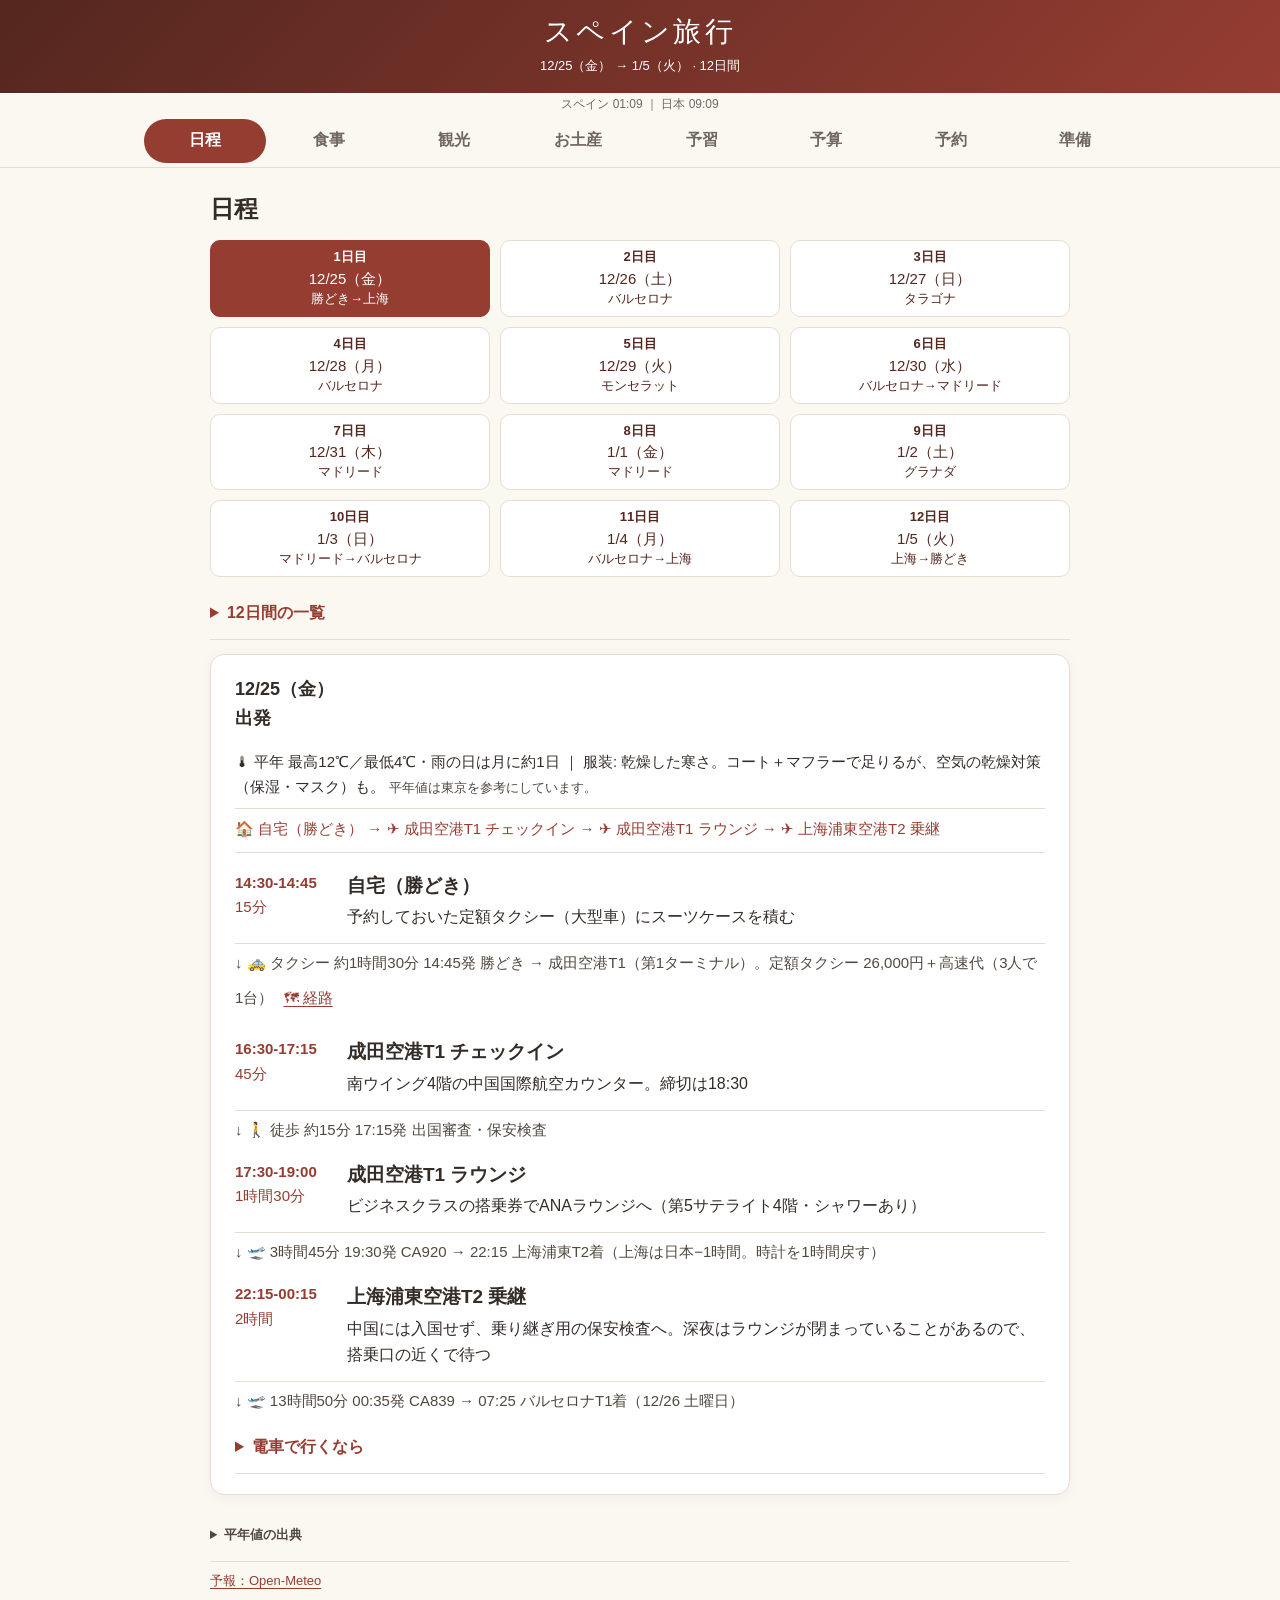
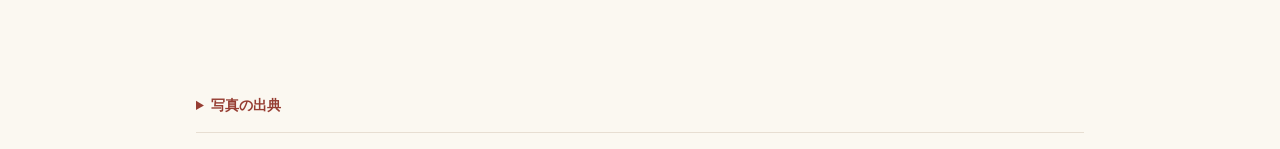
==== commit 32f988d4: "Update itinerary with confirmed reservations and New Year options" ====
--- a/index.html
+++ b/index.html
@@ -55,7 +55,7 @@
 @media(min-width:768px){.souvenir-route,.souvenir-grid{grid-template-columns:repeat(2,minmax(0,1fr))}.nav-btn{font-size:16px}}
 
 .souvenir-route{list-style:none;padding:0;margin:0 0 16px}.souvenir-route li{padding:10px 0;border-bottom:1px solid var(--line);font-size:15px;line-height:1.6}.souvenir-route li a{font-weight:700;margin-right:6px;white-space:nowrap}
-</style></head><body data-bookings-mode="hidden"><header class="hero"><h1>スペイン旅行</h1><p>12/25（金） → 1/5（火） · 12日間</p></header><nav aria-label="旅行ガイド"><div id="clock" class="clock">時刻はすべて現地時間</div><div class="nav-inner" role="tablist"><button class="nav-btn" id="tab-schedule" role="tab" aria-controls="page-schedule" aria-selected="false" data-tab="schedule">日程</button><button class="nav-btn" id="tab-food" role="tab" aria-controls="page-food" aria-selected="false" data-tab="food">食事</button><button class="nav-btn" id="tab-sights" role="tab" aria-controls="page-sights" aria-selected="false" data-tab="sights">観光</button><button class="nav-btn" id="tab-souvenirs" role="tab" aria-controls="page-souvenirs" aria-selected="false" data-tab="souvenirs">お土産</button><button class="nav-btn" id="tab-read" role="tab" aria-controls="page-read" aria-selected="false" data-tab="read">予習</button><button class="nav-btn" id="tab-budget" role="tab" aria-controls="page-budget" aria-selected="false" data-tab="budget">予算</button><button class="nav-btn" id="tab-bookings" role="tab" aria-controls="page-bookings" aria-selected="false" data-tab="bookings">予約</button><button class="nav-btn" id="tab-prep" role="tab" aria-controls="page-prep" aria-selected="false" data-tab="prep">準備</button></div></nav><main><section class="page" id="page-schedule" role="tabpanel" aria-labelledby="tab-schedule"><h2>日程</h2><div class="days-grid" aria-label="日付を選ぶ"><button class="day-button" data-day="1" aria-controls="day-1" aria-pressed="false"><strong>1日目</strong><span>12/25（金）</span><small>勝どき→<wbr>上海</small></button><button class="day-button" data-day="2" aria-controls="day-2" aria-pressed="false"><strong>2日目</strong><span>12/26（土）</span><small>バルセロナ</small></button><button class="day-button" data-day="3" aria-controls="day-3" aria-pressed="false"><strong>3日目</strong><span>12/27（日）</span><small>タラゴナ</small></button><button class="day-button" data-day="4" aria-controls="day-4" aria-pressed="false"><strong>4日目</strong><span>12/28（月）</span><small>バルセロナ</small></button><button class="day-button" data-day="5" aria-controls="day-5" aria-pressed="false"><strong>5日目</strong><span>12/29（火）</span><small>モンセラット</small></button><button class="day-button" data-day="6" aria-controls="day-6" aria-pressed="false"><strong>6日目</strong><span>12/30（水）</span><small>バルセロナ→<wbr>マドリード</small></button><button class="day-button" data-day="7" aria-controls="day-7" aria-pressed="false"><strong>7日目</strong><span>12/31（木）</span><small>マドリード</small></button><button class="day-button" data-day="8" aria-controls="day-8" aria-pressed="false"><strong>8日目</strong><span>1/1（金）</span><small>マドリード</small></button><button class="day-button" data-day="9" aria-controls="day-9" aria-pressed="false"><strong>9日目</strong><span>1/2（土）</span><small>グラナダ</small></button><button class="day-button" data-day="10" aria-controls="day-10" aria-pressed="false"><strong>10日目</strong><span>1/3（日）</span><small>マドリード→<wbr>トレド→<wbr>バルセロナ</small></button><button class="day-button" data-day="11" aria-controls="day-11" aria-pressed="false"><strong>11日目</strong><span>1/4（月）</span><small>バルセロナ→<wbr>上海</small></button><button class="day-button" data-day="12" aria-controls="day-12" aria-pressed="false"><strong>12日目</strong><span>1/5（火）</span><small>上海→<wbr>勝どき</small></button></div><details><summary>12日間の一覧</summary><ul class="trip-overview"><li><a class="jump" href="#day-1" data-tab="schedule" data-target="day-1">12/25（金） 出発</a></li><li><a class="jump" href="#day-2" data-tab="schedule" data-target="day-2">12/26（土） バルセロナ</a></li><li><a class="jump" href="#day-3" data-tab="schedule" data-target="day-3">12/27（日） タラゴナ日帰り</a></li><li><a class="jump" href="#day-4" data-tab="schedule" data-target="day-4">12/28（月） ガウディの日</a></li><li><a class="jump" href="#day-5" data-tab="schedule" data-target="day-5">12/29（火） モンセラット日帰り</a></li><li><a class="jump" href="#day-6" data-tab="schedule" data-target="day-6">12/30（水） バルセロナ → マドリード</a></li><li><a class="jump" href="#day-7" data-tab="schedule" data-target="day-7">12/31（木） マドリードで年越し</a></li><li><a class="jump" href="#day-8" data-tab="schedule" data-target="day-8">1/1（金） マドリード元日</a></li><li><a class="jump" href="#day-9" data-tab="schedule" data-target="day-9">1/2（土） グラナダ日帰り</a></li><li><a class="jump" href="#day-10" data-tab="schedule" data-target="day-10">1/3（日） トレド日帰り → バルセロナ</a></li><li><a class="jump" href="#day-11" data-tab="schedule" data-target="day-11">1/4（月） バルセロナを出発</a></li><li><a class="jump" href="#day-12" data-tab="schedule" data-target="day-12">1/5（火） 日本に帰国</a></li></ul></details><article class="day-card" id="day-1" data-date="2026-12-25"><div class="day-body"><h3>12/25（金）<br>出発</h3><p class="weather-normal">🌡 平年 最高12℃／最低4℃・雨の日は月に約1日 ｜ 服装: 乾燥した寒さ。コート＋マフラーで足りるが、空気の乾燥対策（保湿・マスク）も。 <small>平年値は東京を参考にしています。</small></p><p class="weather-forecast" data-forecast-date="2026-12-25" data-lat="35.77" data-lon="140.39" data-zone="Asia/Tokyo" aria-live="polite" hidden></p><p class="day-overview">🏠 自宅（勝どき） → ✈ 成田空港T1 チェックイン → ✈ 成田空港T1 ラウンジ → ✈ 上海浦東空港T2 乗継</p><ol class="flow"><li class="stop"><div class="when">14:30-14:45<small>15分</small></div><div><strong>自宅（勝どき）</strong><p>予約しておいた定額タクシー（大型車）にスーツケースを積む</p></div></li><li class="move" data-mode="taxi">↓ 🚕 タクシー 約1時間30分 14:45発 勝どき → 成田空港T1（第1ターミナル）。定額タクシー 26,000円＋高速代（3人で1台） <a href="https://www.google.com/maps/dir/?api=1&amp;origin=%E5%8B%9D%E3%81%A9%E3%81%8D&amp;destination=%E6%88%90%E7%94%B0%E7%A9%BA%E6%B8%AFT1&amp;travelmode=driving" target="_blank" rel="noopener noreferrer">🗺 経路</a></li><li class="stop"><div class="when">16:30-17:15<small>45分</small></div><div><strong>成田空港T1 チェックイン</strong><p>南ウイング4階の中国国際航空カウンター。締切は18:30</p></div></li><li class="move" data-mode="walk">↓ 🚶 徒歩 約15分 17:15発 出国審査・保安検査</li><li class="stop"><div class="when">17:30-19:00<small>1時間30分</small></div><div><strong>成田空港T1 ラウンジ</strong><p>ビジネスクラスの搭乗券でANAラウンジへ（第5サテライト4階・シャワーあり）</p></div></li><li class="move" data-mode="plane">↓ 🛫 3時間45分 19:30発 CA920 → 22:15 上海浦東T2着（上海は日本−1時間。時計を1時間戻す）</li><li class="stop"><div class="when">22:15-00:15<small>2時間</small></div><div><strong>上海浦東空港T2 乗継</strong><p>中国には入国せず、乗り継ぎ用の保安検査へ。深夜はラウンジが閉まっていることがあるので、搭乗口の近くで待つ</p></div></li><li class="move" data-mode="plane">↓ 🛫 13時間40分 00:45発 CA839 → 07:25 バルセロナT1着（12/26 土曜日）</li></ol><details><summary>電車で行くなら</summary><p>勝どきから東京駅までタクシー、東京駅 15:33発の成田エクスプレス37号 → 16:31 成田空港（1人 約3,140円）</p></details></div></article><article class="day-card" id="day-2" data-date="2026-12-26"><img class="day-photo" src="assets/img/cathedral.jpg" alt="バルセロナの風景" width="1280" height="825" loading="lazy" decoding="async"><div class="day-body"><h3>12/26（土）<br>バルセロナ</h3><p class="weather-normal">🌡 平年 最高14℃／最低6℃・雨の日は月に約4日 ｜ 服装: 厚手コートは不要。ジャケット＋マフラーで十分だが、朝晩と海沿いの風は冷えるので脱ぎ着できる重ね着を。</p><p class="weather-forecast" data-forecast-date="2026-12-26" data-lat="41.39" data-lon="2.17" data-zone="Europe/Madrid" aria-live="polite" hidden></p><p class="day-overview">🍽 Cafè de l&#x27;Òpera → 🏛 バルセロナ大聖堂とゴシック地区・ボルン → 🍽 Can Culleretes</p><ol class="flow"><li class="move" data-mode="plane">↓ 🛫 13時間40分 00:45発 上海浦東T2 CA839 → 07:25 バルセロナT1着。入国審査と荷物の受け取り</li><li class="move" data-mode="taxi">↓ 🚕 タクシー 約35分 09:15発 バルセロナT1 → Oriente Atiram（オリエンテ・アティラム）。ホテルに荷物を預ける <a href="https://www.google.com/maps/dir/?api=1&amp;origin=%E3%83%90%E3%83%AB%E3%82%BB%E3%83%AD%E3%83%8AT1&amp;destination=La%20Rambla%2045%2C%20Barcelona&amp;travelmode=driving" target="_blank" rel="noopener noreferrer">🗺 経路</a></li><li class="move" data-mode="walk">↓ 🚶 徒歩 約5分 10:05発 ホテル → Cafè de l&#x27;Òpera（カフェ・デ・ロペラ） <a href="https://www.google.com/maps/dir/?api=1&amp;origin=La%20Rambla%2045%2C%20Barcelona&amp;destination=La%20Rambla%2074%2C%20Barcelona&amp;travelmode=walking" target="_blank" rel="noopener noreferrer">🗺 経路</a></li><li class="stop" data-ref="meals-cafe-opera"><div class="when">10:15-11:15<small>1時間</small></div><div><strong>Cafè de l&#x27;Òpera</strong><span class="badge">予約不要</span><p>リセウ劇場の向かい、1929年からのモデルニスモ様式のカフェ</p><span class="stop-note">Cafè de l&#x27;Òperaで朝食。1929年から続くカフェ（La Rambla 74・ホテルから徒歩約5分）</span><a class="jump" href="#meals-cafe-opera" data-tab="food" data-target="meals-cafe-opera">詳しく ›</a></div></li><li class="move" data-mode="walk">↓ 🚶 徒歩 約10分 11:15発 ランブラス通り → ゴシック地区の大聖堂 <a href="https://www.google.com/maps/dir/?api=1&amp;origin=%E3%83%A9%E3%83%B3%E3%83%96%E3%83%A9%E3%82%B9%E9%80%9A%E3%82%8A%20%E3%83%90%E3%83%AB%E3%82%BB%E3%83%AD%E3%83%8A&amp;destination=Pla%20de%20la%20Seu%20s/n%2C%20Barcelona&amp;travelmode=walking" target="_blank" rel="noopener noreferrer">🗺 経路</a></li><li class="stop" data-ref="sights-barcelona-cathedral-gothic"><div class="when">11:30-13:15<small>1時間45分</small></div><div><strong>バルセロナ大聖堂とゴシック地区・ボルン</strong><span class="badge">予約不要</span><p>13羽のガチョウと屋上の眺め。中世の迷路を海の教会まで</p><span class="stop-note">バルセロナ大聖堂（12/26 土曜日は午後に閉まるので午前に見学。入場券の販売は13:30まで）</span><a class="jump" href="#sights-barcelona-cathedral-gothic" data-tab="sights" data-target="sights-barcelona-cathedral-gothic">詳しく ›</a></div></li><li class="move" data-mode="walk">↓ 🚶 徒歩 約10分 13:15発 大聖堂 → ホテル <a href="https://www.google.com/maps/dir/?api=1&amp;origin=Pla%20de%20la%20Seu%20s/n%2C%20Barcelona&amp;destination=La%20Rambla%2045%2C%20Barcelona&amp;travelmode=walking" target="_blank" rel="noopener noreferrer">🗺 経路</a></li><li class="stay">🏨 14:00 チェックイン・休憩</li><li class="move" data-mode="walk">↓ 🚶 徒歩 約10分 15:15発 ホテル → 王の広場 <a href="https://www.google.com/maps/dir/?api=1&amp;origin=La%20Rambla%2045%2C%20Barcelona&amp;destination=%E7%8E%8B%E3%81%AE%E5%BA%83%E5%A0%B4%20%E3%83%90%E3%83%AB%E3%82%BB%E3%83%AD%E3%83%8A&amp;travelmode=walking" target="_blank" rel="noopener noreferrer">🗺 経路</a></li><li class="stop" data-ref="sights-barcelona-cathedral-gothic"><div class="when">15:30-17:00<small>1時間30分</small></div><div><strong>バルセロナ大聖堂とゴシック地区・ボルン</strong><span class="badge">予約不要</span><p>王の広場（Plaça del Rei）→ ボルン地区とサンタ・マリア・デル・マル</p><a class="jump" href="#sights-barcelona-cathedral-gothic" data-tab="sights" data-target="sights-barcelona-cathedral-gothic">詳しく ›</a></div></li><li class="move" data-mode="walk">↓ 🚶 徒歩 約15分 17:00発 サンタ・マリア・デル・マル → ホテル <a href="https://www.google.com/maps/dir/?api=1&amp;origin=%E3%82%B5%E3%83%B3%E3%82%BF%E3%83%BB%E3%83%9E%E3%83%AA%E3%82%A2%E3%83%BB%E3%83%87%E3%83%AB%E3%83%BB%E3%83%9E%E3%83%AB%20%E3%83%90%E3%83%AB%E3%82%BB%E3%83%AD%E3%83%8A&amp;destination=La%20Rambla%2045%2C%20Barcelona&amp;travelmode=walking" target="_blank" rel="noopener noreferrer">🗺 経路</a></li><li class="stay">🏨 ホテルで休む</li><li class="move" data-mode="walk">↓ 🚶 徒歩 約5分 20:50発 ホテル → Can Culleretes（カン・クリェレテス） <a href="https://www.google.com/maps/dir/?api=1&amp;origin=La%20Rambla%2045%2C%20Barcelona&amp;destination=Carrer%20d%27en%20Quintana%205%2C%20Barcelona&amp;travelmode=walking" target="_blank" rel="noopener noreferrer">🗺 経路</a></li><li class="stop" data-ref="meals-can-culleretes"><div class="when">21:00-22:30<small>1時間30分</small></div><div><strong>Can Culleretes</strong><span class="badge">要予約 12/1（火）</span><p>1786年創業、バルセロナ最古の食堂。カネロネスの老舗</p><span class="stop-note">Can Culleretesでカネロネス（12/26 土曜日・聖ステバンの日の名物料理）。1786年創業、バルセロナ最古の店</span><a class="jump" href="#meals-can-culleretes" data-tab="food" data-target="meals-can-culleretes">詳しく ›</a></div></li><li class="move" data-mode="walk">↓ 🚶 徒歩 約5分 22:30発 ホテルへ <a href="https://www.google.com/maps/dir/?api=1&amp;origin=Carrer%20d%27en%20Quintana%205%2C%20Barcelona&amp;destination=La%20Rambla%2045%2C%20Barcelona&amp;travelmode=walking" target="_blank" rel="noopener noreferrer">🗺 経路</a></li></ol><details><summary>雨・休業のとき</summary><p>Can Culleretes が休みなら 7 Portes（年中無休）へ</p></details><p class="hotel-stay"><a class="jump" href="#hotel-oriente" data-tab="bookings" data-target="hotel-oriente">🏨 Oriente Atiram Hotel Barcelona（オリエンテ・アティラム・ホテル・バルセロナ）</a></p></div></article><article class="day-card" id="day-3" data-date="2026-12-27"><img class="day-photo" src="assets/img/tarragona.jpg" alt="タラゴナの風景" width="1280" height="807" loading="lazy" decoding="async"><div class="day-body"><h3>12/27（日）<br>タラゴナ日帰り</h3><p class="weather-normal">🌡 平年 最高15℃／最低5℃・雨の日は月に約4日 ｜ 服装: バルセロナとほぼ同じ気候。ジャケット＋マフラーで十分、朝は上着必須。</p><p class="weather-forecast" data-forecast-date="2026-12-27" data-lat="41.12" data-lon="1.25" data-zone="Europe/Madrid" aria-live="polite" hidden></p><p class="day-overview">🏛 タラゴナのローマ遺跡（水道橋・円形闘技場・競技場） → 🍽 El Trull 4 Brasas（カルソッツ） → 🏛 タラゴナ大聖堂と旧市街（Part Alta） → 🍽 Xiringuito Escribà</p><ol class="flow"><li class="move" data-mode="taxi">↓ 🚕 タクシー 約25分 07:50発 ホテル → Barcelona Sants（サンツ駅）。駅で荷物検査があるので早めに <a href="https://www.google.com/maps/dir/?api=1&amp;origin=La%20Rambla%2045%2C%20Barcelona&amp;destination=Barcelona%20Sants&amp;travelmode=driving" target="_blank" rel="noopener noreferrer">🗺 経路</a></li><li class="move" data-mode="train">↓ 🚆 列車 33分 08:30発 Barcelona Sants Renfe AVE（アベ） → 09:03 Camp de Tarragona（要予約・発売中） <a href="https://www.google.com/maps/dir/?api=1&amp;origin=Barcelona%20Sants&amp;destination=Camp%20de%20Tarragona&amp;travelmode=transit" target="_blank" rel="noopener noreferrer">🗺 経路</a></li><li class="move" data-mode="taxi">↓ 🚕 タクシー 約25分 09:10発 Camp de Tarragona → ラス・ファレーラス水道橋。次の移動のためにそのまま待ってもらう <a href="https://www.google.com/maps/dir/?api=1&amp;origin=Camp%20de%20Tarragona&amp;destination=%E3%83%A9%E3%82%B9%E3%83%BB%E3%83%95%E3%82%A1%E3%83%AC%E3%83%BC%E3%83%A9%E3%82%B9%E6%B0%B4%E9%81%93%E6%A9%8B%20%E3%82%BF%E3%83%A9%E3%82%B4%E3%83%8A&amp;travelmode=driving" target="_blank" rel="noopener noreferrer">🗺 経路</a></li><li class="stop" data-ref="sights-tarragona-roman"><div class="when">09:40-10:05<small>25分</small></div><div><strong>タラゴナのローマ遺跡（水道橋・円形闘技場・競技場）</strong><span class="badge">予約不要</span><p>海辺の闘技場と戦車レース場。2000年前のローマの州都を歩く</p><span class="stop-note">ラス・ファレーラス水道橋（ローマ時代・無料）</span><a class="jump" href="#sights-tarragona-roman" data-tab="sights" data-target="sights-tarragona-roman">詳しく ›</a></div></li><li class="move" data-mode="taxi">↓ 🚕 タクシー 約20分 10:05発 水道橋 → 円形闘技場 <a href="https://www.google.com/maps/dir/?api=1&amp;origin=%E3%83%A9%E3%82%B9%E3%83%BB%E3%83%95%E3%82%A1%E3%83%AC%E3%83%BC%E3%83%A9%E3%82%B9%E6%B0%B4%E9%81%93%E6%A9%8B%20%E3%82%BF%E3%83%A9%E3%82%B4%E3%83%8A&amp;destination=%E5%86%86%E5%BD%A2%E9%97%98%E6%8A%80%E5%A0%B4%20%E3%82%BF%E3%83%A9%E3%82%B4%E3%83%8A&amp;travelmode=driving" target="_blank" rel="noopener noreferrer">🗺 経路</a></li><li class="stop" data-ref="sights-tarragona-roman"><div class="when">10:30-11:30<small>1時間</small></div><div><strong>タラゴナのローマ遺跡（水道橋・円形闘技場・競技場）</strong><span class="badge">予約不要</span><p>円形闘技場</p><a class="jump" href="#sights-tarragona-roman" data-tab="sights" data-target="sights-tarragona-roman">詳しく ›</a></div></li><li class="move" data-mode="walk">↓ 🚶 徒歩 約10分 11:30発 円形闘技場 → 競技場（Circ）。少し上り坂 <a href="https://www.google.com/maps/dir/?api=1&amp;origin=%E5%86%86%E5%BD%A2%E9%97%98%E6%8A%80%E5%A0%B4%20%E3%82%BF%E3%83%A9%E3%82%B4%E3%83%8A&amp;destination=Circ%20Rom%C3%A0%20de%20Tarragona&amp;travelmode=walking" target="_blank" rel="noopener noreferrer">🗺 経路</a></li><li class="stop" data-ref="sights-tarragona-roman"><div class="when">11:45-12:35<small>50分</small></div><div><strong>タラゴナのローマ遺跡（水道橋・円形闘技場・競技場）</strong><span class="badge">予約不要</span><p>競技場（Circ）とプレトリ</p><a class="jump" href="#sights-tarragona-roman" data-tab="sights" data-target="sights-tarragona-roman">詳しく ›</a></div></li><li class="move" data-mode="walk">↓ 🚶 徒歩 約5分 12:35発 競技場 → 地中海のバルコニー。鉄の手すりにさわる（幸運を呼ぶという地元の言い伝え） <a href="https://www.google.com/maps/dir/?api=1&amp;origin=Circ%20Rom%C3%A0%20de%20Tarragona&amp;destination=%E5%9C%B0%E4%B8%AD%E6%B5%B7%E3%81%AE%E3%83%90%E3%83%AB%E3%82%B3%E3%83%8B%E3%83%BC%20%E3%82%BF%E3%83%A9%E3%82%B4%E3%83%8A&amp;travelmode=walking" target="_blank" rel="noopener noreferrer">🗺 経路</a></li><li class="move" data-mode="taxi">↓ 🚕 タクシー 約20分 12:50発 ランブラ・ノバ → El Trull 4 Brasas（エル・トゥルイ・クアトラ・ブラザス） <a href="https://www.google.com/maps/dir/?api=1&amp;origin=%E3%83%A9%E3%83%B3%E3%83%96%E3%83%A9%E3%83%BB%E3%83%8E%E3%83%90%20%E3%82%BF%E3%83%A9%E3%82%B4%E3%83%8A&amp;destination=N-340%20Km%201168%2C5%2C%20Tarragona&amp;travelmode=driving" target="_blank" rel="noopener noreferrer">🗺 経路</a></li><li class="stop" data-ref="meals-calcots-tarragona"><div class="when">13:15-14:45<small>1時間30分</small></div><div><strong>El Trull 4 Brasas（カルソッツ）</strong><span class="badge">予約推奨</span><p>焼きネギを手で剥いてロメスコに浸す。冬のタラゴナの味</p><span class="stop-note">カルソッツ（炭火で焼いた長ネギのような玉ねぎを、ロメスコソースで食べる料理）。年内は出さない店もあるので、無ければ炭火焼きとロメスコソースを</span><a class="jump" href="#meals-calcots-tarragona" data-tab="food" data-target="meals-calcots-tarragona">詳しく ›</a></div></li><li class="move" data-mode="taxi">↓ 🚕 タクシー 約20分 14:45発 El Trull 4 Brasas → 大聖堂。タクシーは店で呼んでもらう <a href="https://www.google.com/maps/dir/?api=1&amp;origin=N-340%20Km%201168%2C5%2C%20Tarragona&amp;destination=Pla%20de%20la%20Seu%201%2C%20Tarragona&amp;travelmode=driving" target="_blank" rel="noopener noreferrer">🗺 経路</a></li><li class="stop" data-ref="sights-tarragona-cathedral"><div class="when">15:10-17:00<small>1時間50分</small></div><div><strong>タラゴナ大聖堂と旧市街（Part Alta）</strong><span class="badge">予約不要</span><p>皇帝の神殿の跡に建つ大聖堂。回廊にネズミの行列を探す</p><span class="stop-note">タラゴナ大聖堂 → 旧市街（Part Alta）を歩く</span><a class="jump" href="#sights-tarragona-cathedral" data-tab="sights" data-target="sights-tarragona-cathedral">詳しく ›</a></div></li><li class="move" data-mode="walk">↓ 🚶 徒歩 約20分 17:00発 旧市街 → Tarragona（タラゴナ）駅。坂を下る <a href="https://www.google.com/maps/dir/?api=1&amp;origin=Part%20Alta%2C%20Tarragona&amp;destination=Tarragona%E9%A7%85&amp;travelmode=walking" target="_blank" rel="noopener noreferrer">🗺 経路</a></li><li class="move" data-mode="train">↓ 🚆 列車 1時間11分 17:26発 Tarragona駅 Regional（レヒオナル）（R15）→ 18:37 Sants（サンツ駅） <a href="https://www.google.com/maps/dir/?api=1&amp;origin=Tarragona%E9%A7%85&amp;destination=Barcelona%20Sants&amp;travelmode=transit" target="_blank" rel="noopener noreferrer">🗺 経路</a></li><li class="move" data-mode="metro">↓ 🚇 地下鉄 約20分 18:45発 L3 Sants Estació（サンツ・エスタシオ） → Liceu（6駅）→ 徒歩でホテル <a href="https://www.google.com/maps/dir/?api=1&amp;origin=Barcelona%20Sants&amp;destination=La%20Rambla%2045%2C%20Barcelona&amp;travelmode=transit" target="_blank" rel="noopener noreferrer">🗺 経路</a></li><li class="stay">🏨 ホテルで休む</li><li class="move" data-mode="taxi">↓ 🚕 タクシー 約25分 20:00発 ホテル → Xiringuito Escribà（チリンギート・エスクリバ） <a href="https://www.google.com/maps/dir/?api=1&amp;origin=La%20Rambla%2045%2C%20Barcelona&amp;destination=Av.%20del%20Litoral%2062%2C%20Barcelona&amp;travelmode=driving" target="_blank" rel="noopener noreferrer">🗺 経路</a></li><li class="stop" data-ref="meals-xiringuito-escriba"><div class="when">20:30-22:00<small>1時間30分</small></div><div><strong>Xiringuito Escribà</strong><span class="badge">要予約 12/1（火）</span><p>ボガテイ海岸の目の前、オープンキッチンで炊く米料理の専門店</p><span class="stop-note">Xiringuito Escribàで海辺のパエリア。年中無休・12:00–23:00</span><a class="jump" href="#meals-xiringuito-escriba" data-tab="food" data-target="meals-xiringuito-escriba">詳しく ›</a></div></li><li class="move" data-mode="taxi">↓ 🚕 タクシー 約25分 22:00発 Xiringuito Escribà → ホテル。タクシーは店で呼んでもらう <a href="https://www.google.com/maps/dir/?api=1&amp;origin=Av.%20del%20Litoral%2062%2C%20Barcelona&amp;destination=La%20Rambla%2045%2C%20Barcelona&amp;travelmode=driving" target="_blank" rel="noopener noreferrer">🗺 経路</a></li></ol><details><summary>注意</summary><p>遺跡（円形闘技場・競技場）は日曜 09:30–14:30、大聖堂は日曜 14:00–18:00 なので、遺跡を先に回る</p></details><details><summary>雨・休業のとき</summary><p>カルソッツが無ければ El Llagut（エル・リャグート） など魚介のロメスコ（cassola de romesco）の店へ。夕食を近場で済ませたいときは Los Caracoles（ロス・カラコレス） と入れ替えてもよい</p></details><p class="hotel-stay"><a class="jump" href="#hotel-oriente" data-tab="bookings" data-target="hotel-oriente">🏨 Oriente Atiram Hotel Barcelona（オリエンテ・アティラム・ホテル・バルセロナ）</a></p></div></article><article class="day-card" id="day-4" data-date="2026-12-28"><img class="day-photo" src="assets/img/sagrada.jpg" alt="バルセロナの風景" width="1280" height="869" loading="lazy" decoding="async"><div class="day-body"><h3>12/28（月）<br>ガウディの日</h3><p class="weather-normal">🌡 平年 最高14℃／最低6℃・雨の日は月に約4日 ｜ 服装: 厚手コートは不要。ジャケット＋マフラーで十分だが、朝晩と海沿いの風は冷えるので脱ぎ着できる重ね着を。</p><p class="weather-forecast" data-forecast-date="2026-12-28" data-lat="41.39" data-lon="2.17" data-zone="Europe/Madrid" aria-live="polite" hidden></p><p class="day-overview">🏛 サグラダ・ファミリア → 🏛 グエル公園 → 🍽 Sartoria Panatieri Gràcia → 🏛 カサ・ミラ（ラ・ペドレラ） → 🏛 カサ・バトリョ → 🍽 Los Caracoles</p><ol class="flow"><li class="stay">🏨 07:00 朝食</li><li class="move" data-mode="metro">↓ 🚇 地下鉄 約25分 08:30発 L3 Liceu（リセウ） → Diagonal（L5に乗り換え）→ Sagrada Família（サグラダ・ファミリア） <a href="https://www.google.com/maps/dir/?api=1&amp;origin=Liceu%20Barcelona&amp;destination=Carrer%20de%20Mallorca%20401%2C%20Barcelona&amp;travelmode=transit" target="_blank" rel="noopener noreferrer">🗺 経路</a></li><li class="stop" data-ref="sights-sagrada"><div class="when">09:00-11:30<small>2時間30分</small></div><div><strong>サグラダ・ファミリア</strong><span class="badge">予約済み</span><p>没後100年に完成したイエスの塔。静かな朝の森の聖堂へ</p><span class="stop-note">09:15 生誕のファサードの塔に上る。入口はマリーナ通り側</span><a class="jump" href="#sights-sagrada" data-tab="sights" data-target="sights-sagrada">詳しく ›</a></div></li><li class="move" data-mode="taxi">↓ 🚕 タクシー 約20分 12:05発 サグラダ・ファミリア → グエル公園。出発までは外から聖堂を眺める <a href="https://www.google.com/maps/dir/?api=1&amp;origin=Carrer%20de%20Mallorca%20401%2C%20Barcelona&amp;destination=Carrer%20d%27Olot%20s/n%2C%20Barcelona&amp;travelmode=driving" target="_blank" rel="noopener noreferrer">🗺 経路</a></li><li class="stop" data-ref="sights-park-guell"><div class="when">12:30-13:30<small>1時間</small></div><div><strong>グエル公園</strong><span class="badge">要予約 12/1（火）</span><p>売れ残った高級住宅地が、トカゲの守る街の庭になった</p><span class="stop-note">グエル公園。時間指定券が必須</span><a class="jump" href="#sights-park-guell" data-tab="sights" data-target="sights-park-guell">詳しく ›</a></div></li><li class="move" data-mode="taxi">↓ 🚕 タクシー 約15分 13:40発 グエル公園 → Sartoria Panatieri（グラシア） <a href="https://www.google.com/maps/dir/?api=1&amp;origin=Carrer%20d%27Olot%20s/n%2C%20Barcelona&amp;destination=Carrer%20de%20l%27Encarnaci%C3%B3%2051%2C%20Barcelona&amp;travelmode=driving" target="_blank" rel="noopener noreferrer">🗺 経路</a></li><li class="stop" data-ref="meals-sartoria-panatieri"><div class="when">14:00-15:15<small>1時間15分</small></div><div><strong>Sartoria Panatieri Gràcia</strong><span class="badge">予約推奨</span><p>72時間発酵の生地を薪窯で焼く、グラシアの小さなピッツェリア</p><span class="stop-note">Sartoria Panatieriでピッツァ。Carrer de l&#x27;Encarnació（エンカルナシオ通り） 51</span><a class="jump" href="#meals-sartoria-panatieri" data-tab="food" data-target="meals-sartoria-panatieri">詳しく ›</a></div></li><li class="move" data-mode="metro">↓ 🚇 地下鉄 約20分 15:35発 徒歩でJoanic（ジョアニック）駅 → L4 Joanic → Passeig de Gràcia（3駅）→ 徒歩でカサ・ミラ <a href="https://www.google.com/maps/dir/?api=1&amp;origin=Joanic%E9%A7%85%20%E3%83%90%E3%83%AB%E3%82%BB%E3%83%AD%E3%83%8A&amp;destination=Passeig%20de%20Gr%C3%A0cia%2092%2C%20Barcelona&amp;travelmode=transit" target="_blank" rel="noopener noreferrer">🗺 経路</a></li><li class="stop" data-ref="sights-casa-mila"><div class="when">16:00-17:00<small>1時間</small></div><div><strong>カサ・ミラ（ラ・ペドレラ）</strong><span class="badge">要予約 12/1（火）</span><p>「石切場」とからかわれた家。屋上に兜の煙突が並ぶ</p><span class="stop-note">カサ・ミラ。時間指定の券</span><a class="jump" href="#sights-casa-mila" data-tab="sights" data-target="sights-casa-mila">詳しく ›</a></div></li><li class="move" data-mode="walk">↓ 🚶 徒歩 約10分 17:00発 カサ・ミラ → カサ・バトリョ <a href="https://www.google.com/maps/dir/?api=1&amp;origin=Passeig%20de%20Gr%C3%A0cia%2092%2C%20Barcelona&amp;destination=Passeig%20de%20Gr%C3%A0cia%2043%2C%20Barcelona&amp;travelmode=walking" target="_blank" rel="noopener noreferrer">🗺 経路</a></li><li class="stop" data-ref="sights-casa-batllo"><div class="when">17:15-18:15<small>1時間</small></div><div><strong>カサ・バトリョ</strong><span class="badge">要予約 12/1（火）</span><p>竜の背の屋根と骨のバルコニー。光を配る青いタイル</p><span class="stop-note">カサ・バトリョ。時間指定の券</span><a class="jump" href="#sights-casa-batllo" data-tab="sights" data-target="sights-casa-batllo">詳しく ›</a></div></li><li class="move" data-mode="metro">↓ 🚇 地下鉄 約15分 18:15発 L3 Passeig de Gràcia → Liceu（2駅）→ 徒歩でホテル <a href="https://www.google.com/maps/dir/?api=1&amp;origin=Passeig%20de%20Gr%C3%A0cia%20%E3%83%90%E3%83%AB%E3%82%BB%E3%83%AD%E3%83%8A&amp;destination=La%20Rambla%2045%2C%20Barcelona&amp;travelmode=transit" target="_blank" rel="noopener noreferrer">🗺 経路</a></li><li class="stay">🏨 ホテルで休む</li><li class="move" data-mode="walk">↓ 🚶 徒歩 約5分 20:20発 ホテル → Los Caracoles（ロス・カラコレス） <a href="https://www.google.com/maps/dir/?api=1&amp;origin=La%20Rambla%2045%2C%20Barcelona&amp;destination=Carrer%20dels%20Escudellers%2014%2C%20Barcelona&amp;travelmode=walking" target="_blank" rel="noopener noreferrer">🗺 経路</a></li><li class="stop" data-ref="meals-los-caracoles"><div class="when">20:30-22:00<small>1時間30分</small></div><div><strong>Los Caracoles</strong><span class="badge">要予約 12/1（火）</span><p>1835年創業。店先で回るローストチキンとカタツムリ煮込み</p><span class="stop-note">Los Caracoles。1835年創業。カタツムリの煮込みとパエリア（ホテルから徒歩5分）</span><a class="jump" href="#meals-los-caracoles" data-tab="food" data-target="meals-los-caracoles">詳しく ›</a></div></li><li class="move" data-mode="walk">↓ 🚶 徒歩 約5分 22:00発 ホテルへ <a href="https://www.google.com/maps/dir/?api=1&amp;origin=Carrer%20dels%20Escudellers%2014%2C%20Barcelona&amp;destination=La%20Rambla%2045%2C%20Barcelona&amp;travelmode=walking" target="_blank" rel="noopener noreferrer">🗺 経路</a></li></ol><details><summary>雨・休業のとき</summary><p>雨ならグエル公園は屋外なので短めに。カサ・ミラの屋上は雨だと閉まるので館内を中心に。どちらも時間指定の券なので順番は変えない</p></details><p class="hotel-stay"><a class="jump" href="#hotel-oriente" data-tab="bookings" data-target="hotel-oriente">🏨 Oriente Atiram Hotel Barcelona（オリエンテ・アティラム・ホテル・バルセロナ）</a></p></div></article><article class="day-card" id="day-5" data-date="2026-12-29"><img class="day-photo" src="assets/img/montserrat.jpg" alt="モンセラットの風景" width="1280" height="960" loading="lazy" decoding="async"><div class="day-body"><h3>12/29（火）<br>モンセラット日帰り</h3><p class="weather-normal">🌡 平年（山の上の推定） 最高10℃／最低1℃ ｜ 服装: ダウンやしっかりしたコート＋手袋・帽子・滑りにくい靴を。</p><p class="weather-forecast" data-forecast-date="2026-12-29" data-lat="41.59" data-lon="1.84" data-zone="Europe/Madrid" aria-live="polite" hidden></p><p class="day-overview">🏛 モンセラット修道院と黒い聖母 → 🍽 Buffet Montserrat → 🏛 モンセラット修道院と黒い聖母 → 🍽 Granja Viader → 🍽 Els 4 Gats</p><ol class="flow"><li class="stay">🏨 07:00 朝食</li><li class="move" data-mode="metro">↓ 🚇 地下鉄 約15分 08:15発 L3 Liceu（リセウ） → Espanya（4駅）→ 地下通路でFGC（カタルーニャ公営鉄道）乗り場へ</li><li class="move" data-mode="train">↓ 🚆 列車 1時間 08:36発 Plaça Espanya R5（アール・シンコ） → 09:36 Aeri de Montserrat（アエリ・デ・モンセラット） <a href="https://www.google.com/maps/dir/?api=1&amp;origin=Pla%C3%A7a%20Espanya%20Barcelona&amp;destination=Aeri%20de%20Montserrat&amp;travelmode=transit" target="_blank" rel="noopener noreferrer">🗺 経路</a></li><li class="move" data-mode="cable">↓ 🚡 ロープウェイ 約10分 09:45発 ロープウェイ Aeri de Montserrat → 山上（15分おき）。駅から修道院へ歩く</li><li class="stop" data-ref="sights-montserrat"><div class="when">10:00-12:00<small>2時間</small></div><div><strong>モンセラット修道院と黒い聖母</strong><span class="badge">要予約 12/1（火）</span><p>のこぎり山の中腹、千年の修道院で黒い聖母の球にふれる</p><span class="stop-note">モンセラット修道院と黒い聖母。聖母像の拝観は08:00–10:30と12:00–18:25。10:30までに列に並ぶ。間に合わなければ12:00の再開後に</span><a class="jump" href="#sights-montserrat" data-tab="sights" data-target="sights-montserrat">詳しく ›</a></div></li><li class="move" data-mode="walk">↓ 🚶 徒歩 約5分 12:05発 修道院 → ビュッフェ <a href="https://www.google.com/maps/dir/?api=1&amp;origin=Monestir%20de%20Montserrat&amp;destination=Pla%C3%A7a%20de%20l%27Abat%20Oliba%2C%20Montserrat&amp;travelmode=walking" target="_blank" rel="noopener noreferrer">🗺 経路</a></li><li class="stop" data-ref="meals-montserrat-buffet"><div class="when">12:15-13:20<small>1時間5分</small></div><div><strong>Buffet Montserrat（ビュッフェ・モンセラット）</strong><span class="badge">予約不要</span><p>山の眺めを見ながら取り放題。修道院前の手早い昼食</p><span class="stop-note">山上のビュッフェ（Montserrat Buffet）</span><a class="jump" href="#meals-montserrat-buffet" data-tab="food" data-target="meals-montserrat-buffet">詳しく ›</a></div></li><li class="move" data-mode="walk">↓ 🚶 徒歩 約5分 13:20発 ビュッフェ → 美術館 <a href="https://www.google.com/maps/dir/?api=1&amp;origin=Pla%C3%A7a%20de%20l%27Abat%20Oliba%2C%20Montserrat&amp;destination=Museu%20de%20Montserrat&amp;travelmode=walking" target="_blank" rel="noopener noreferrer">🗺 経路</a></li><li class="stop" data-ref="sights-montserrat"><div class="when">13:30-15:00<small>1時間30分</small></div><div><strong>モンセラット修道院と黒い聖母</strong><span class="badge">要予約 12/1（火）</span><p>モンセラット美術館</p><a class="jump" href="#sights-montserrat" data-tab="sights" data-target="sights-montserrat">詳しく ›</a></div></li><li class="move" data-mode="walk">↓ 🚶 徒歩 約5分 15:20発 美術館 → ロープウェイ乗り場 <a href="https://www.google.com/maps/dir/?api=1&amp;origin=Museu%20de%20Montserrat&amp;destination=Aeri%20de%20Montserrat%20estaci%C3%B3%20superior&amp;travelmode=walking" target="_blank" rel="noopener noreferrer">🗺 経路</a></li><li class="move" data-mode="cable">↓ 🚡 ロープウェイ 約5分 15:30発 ロープウェイ 山上 → Aeri de Montserrat</li><li class="move" data-mode="train">↓ 🚆 列車 1時間 15:45発 Aeri de Montserrat R5 → 16:45 Plaça Espanya（スペイン広場） <a href="https://www.google.com/maps/dir/?api=1&amp;origin=Aeri%20de%20Montserrat&amp;destination=Pla%C3%A7a%20Espanya%20Barcelona&amp;travelmode=transit" target="_blank" rel="noopener noreferrer">🗺 経路</a></li><li class="move" data-mode="metro">↓ 🚇 地下鉄 約20分 16:55発 L3 Espanya → Liceu（4駅）→ 徒歩でGranja Viader（グランハ・ビアデル） <a href="https://www.google.com/maps/dir/?api=1&amp;origin=Pla%C3%A7a%20Espanya%20Barcelona&amp;destination=Carrer%20d%27en%20Xucl%C3%A0%204%2C%20Barcelona&amp;travelmode=transit" target="_blank" rel="noopener noreferrer">🗺 経路</a></li><li class="stop" data-ref="meals-granja-viader"><div class="when">17:20-18:00<small>40分</small></div><div><strong>Granja Viader</strong><span class="badge">予約不要</span><p>1870年創業の乳製品の喫茶。チョコ牛乳カカオラットの生まれた店</p><span class="stop-note">Granja Viaderでクレマ・カタラナとホットチョコレート。ブケリア市場の裏・Xuclà（シュクラ通り） 4</span><a class="jump" href="#meals-granja-viader" data-tab="food" data-target="meals-granja-viader">詳しく ›</a></div></li><li class="move" data-mode="walk">↓ 🚶 徒歩 約10分 18:00発 Granja Viader → ホテル <a href="https://www.google.com/maps/dir/?api=1&amp;origin=Carrer%20d%27en%20Xucl%C3%A0%204%2C%20Barcelona&amp;destination=La%20Rambla%2045%2C%20Barcelona&amp;travelmode=walking" target="_blank" rel="noopener noreferrer">🗺 経路</a></li><li class="stay">🏨 ホテルで休む</li><li class="move" data-mode="walk">↓ 🚶 徒歩 約10分 20:05発 ホテル → Els Quatre Gats（クアトロ・ガッツ） <a href="https://www.google.com/maps/dir/?api=1&amp;origin=La%20Rambla%2045%2C%20Barcelona&amp;destination=Carrer%20de%20Montsi%C3%B3%203%2C%20Barcelona&amp;travelmode=walking" target="_blank" rel="noopener noreferrer">🗺 経路</a></li><li class="stop" data-ref="meals-els-quatre-gats"><div class="when">20:15-21:45<small>1時間30分</small></div><div><strong>Els 4 Gats（クアトロ・ガッツ）</strong><span class="badge">予約推奨</span><p>若きピカソが通ったモデルニスモの酒場。カネロネスと米料理</p><span class="stop-note">Els Quatre Gatsで夕食。若いピカソが通ったモデルニスモの酒場（Carrer de Montsió 3・大聖堂の近く）</span><a class="jump" href="#meals-els-quatre-gats" data-tab="food" data-target="meals-els-quatre-gats">詳しく ›</a></div></li><li class="move" data-mode="walk">↓ 🚶 徒歩 約10分 21:45発 ホテルへ <a href="https://www.google.com/maps/dir/?api=1&amp;origin=Carrer%20de%20Montsi%C3%B3%203%2C%20Barcelona&amp;destination=La%20Rambla%2045%2C%20Barcelona&amp;travelmode=walking" target="_blank" rel="noopener noreferrer">🗺 経路</a></li></ol><details><summary>注意</summary><p>少年聖歌隊（Escolania）は12月下旬は冬休みのため、歌を聞けない可能性が高い</p></details><details><summary>雨・休業のとき</summary><p>霧や強風の日は景色が見えないため、行くかどうかは当日の朝に決める。行かない場合は市内のカタルーニャ音楽堂や Sant Pau（サン・パウ） へ</p></details><p class="hotel-stay"><a class="jump" href="#hotel-oriente" data-tab="bookings" data-target="hotel-oriente">🏨 Oriente Atiram Hotel Barcelona（オリエンテ・アティラム・ホテル・バルセロナ）</a></p></div></article><article class="day-card" id="day-6" data-date="2026-12-30"><img class="day-photo" src="assets/img/palau-guell.jpg" alt="バルセロナ→マドリードの風景" width="1280" height="960" loading="lazy" decoding="async"><div class="day-body"><h3>12/30（水）<br>バルセロナ → マドリード</h3><p class="weather-normal">🌡 平年 最高10℃／最低4℃・雨の日は月に約7日 ｜ 服装: しっかりしたコート必須。朝晩は5℃を下回る日もあるので手袋・マフラーも。</p><p class="weather-forecast" data-forecast-date="2026-12-30" data-lat="40.42" data-lon="-3.70" data-zone="Europe/Madrid" aria-live="polite" hidden></p><p class="day-overview">🏛 ブケリア市場 → 🏛 グエル邸 → 🏛 ソフィア王妃芸術センター → 🍽 Casa Lucio</p><ol class="flow"><li class="stay">🏨 07:30 朝食 → 08:30 チェックアウト・荷物を預ける</li><li class="move" data-mode="walk">↓ 🚶 徒歩 約10分 08:45発 ホテル → ブケリア市場 <a href="https://www.google.com/maps/dir/?api=1&amp;origin=La%20Rambla%2045%2C%20Barcelona&amp;destination=La%20Rambla%2091%2C%20Barcelona&amp;travelmode=walking" target="_blank" rel="noopener noreferrer">🗺 経路</a></li><li class="stop" data-ref="sights-boqueria"><div class="when">09:00-09:40<small>40分</small></div><div><strong>ブケリア市場</strong><span class="badge">予約不要</span><p>修道院の焼け跡に生まれた市場。鉄の屋根の下で朝の買い物</p><span class="stop-note">ブケリア市場</span><a class="jump" href="#sights-boqueria" data-tab="sights" data-target="sights-boqueria">詳しく ›</a></div></li><li class="move" data-mode="walk">↓ 🚶 徒歩 約10分 09:40発 ブケリア市場 → グエル邸（ランブラス通りの反対側） <a href="https://www.google.com/maps/dir/?api=1&amp;origin=La%20Rambla%2091%2C%20Barcelona&amp;destination=Carrer%20Nou%20de%20la%20Rambla%203-5%2C%20Barcelona&amp;travelmode=walking" target="_blank" rel="noopener noreferrer">🗺 経路</a></li><li class="stop" data-ref="sights-palau-guell"><div class="when">10:00-11:00<small>1時間</small></div><div><strong>グエル邸</strong><span class="badge">当日券</span><p>ホテルの目と鼻の先。星空のドームを持つグエルの館</p><span class="stop-note">グエル邸。ガウディが若いころに建てた館で、星空のようなドームとタイルの煙突の屋上</span><a class="jump" href="#sights-palau-guell" data-tab="sights" data-target="sights-palau-guell">詳しく ›</a></div></li><li class="move" data-mode="walk">↓ 🚶 徒歩 約5分 11:00発 グエル邸 → ホテル <a href="https://www.google.com/maps/dir/?api=1&amp;origin=Carrer%20Nou%20de%20la%20Rambla%203-5%2C%20Barcelona&amp;destination=La%20Rambla%2045%2C%20Barcelona&amp;travelmode=walking" target="_blank" rel="noopener noreferrer">🗺 経路</a></li><li class="stay">🏨 11:15 ホテルで荷物を受け取る</li><li class="move" data-mode="taxi">↓ 🚕 タクシー 約25分 11:45発 ホテル → Barcelona Sants（サンツ駅）。駅で昼食を買う <a href="https://www.google.com/maps/dir/?api=1&amp;origin=La%20Rambla%2045%2C%20Barcelona&amp;destination=Barcelona%20Sants&amp;travelmode=driving" target="_blank" rel="noopener noreferrer">🗺 経路</a></li><li class="move" data-mode="train">↓ 🚆 列車 3時間19分 13:19発 Barcelona Sants iryo（イリョ） → 16:38 Madrid Atocha（要予約・発売中）。ほかに12:00・12:13・12:35発もある <a href="https://www.google.com/maps/dir/?api=1&amp;origin=Barcelona%20Sants&amp;destination=Madrid%20Atocha&amp;travelmode=transit" target="_blank" rel="noopener noreferrer">🗺 経路</a></li><li class="move" data-mode="taxi">↓ 🚕 タクシー 約20分 16:45発 Atocha（アトーチャ駅） → Room Mate Mario（チェックイン15:00から） <a href="https://www.google.com/maps/dir/?api=1&amp;origin=Madrid%20Atocha&amp;destination=Calle%20de%20Campomanes%204%2C%20Madrid&amp;travelmode=driving" target="_blank" rel="noopener noreferrer">🗺 経路</a></li><li class="stay">🏨 17:05 チェックイン・休憩</li><li class="move" data-mode="taxi">↓ 🚕 タクシー 約15分 18:10発 ホテル → ソフィア王妃芸術センター <a href="https://www.google.com/maps/dir/?api=1&amp;origin=Calle%20de%20Campomanes%204%2C%20Madrid&amp;destination=Calle%20de%20Santa%20Isabel%2052%2C%20Madrid&amp;travelmode=driving" target="_blank" rel="noopener noreferrer">🗺 経路</a></li><li class="stop" data-ref="sights-reina-sofia"><div class="when">18:30-20:30<small>2時間</small></div><div><strong>ソフィア王妃芸術センター</strong><span class="badge">予約不要</span><p>元は病院だった美術館で、ピカソ「ゲルニカ」と向き合う</p><span class="stop-note">ソフィア王妃芸術センター。ピカソの「ゲルニカ」。19:00からは無料</span><a class="jump" href="#sights-reina-sofia" data-tab="sights" data-target="sights-reina-sofia">詳しく ›</a></div></li><li class="move" data-mode="taxi">↓ 🚕 タクシー 約15分 20:40発 ソフィア王妃芸術センター → Casa Lucio（カサ・ルシオ） <a href="https://www.google.com/maps/dir/?api=1&amp;origin=Calle%20de%20Santa%20Isabel%2052%2C%20Madrid&amp;destination=Cava%20Baja%2035%2C%20Madrid&amp;travelmode=driving" target="_blank" rel="noopener noreferrer">🗺 経路</a></li><li class="stop" data-ref="meals-casa-lucio"><div class="when">21:00-22:30<small>1時間30分</small></div><div><strong>Casa Lucio</strong><span class="badge">要予約 12/1（火）</span><p>カバ・バハ通りの老舗。崩して食べる卵とポテトの名店</p><span class="stop-note">Casa Lucioでウエボス・ロトス。Cava Baja（カバ・バハ通り） 35</span><a class="jump" href="#meals-casa-lucio" data-tab="food" data-target="meals-casa-lucio">詳しく ›</a></div></li><li class="move" data-mode="walk">↓ 🚶 徒歩 約15分 22:30発 Casa Lucio → ホテル <a href="https://www.google.com/maps/dir/?api=1&amp;origin=Cava%20Baja%2035%2C%20Madrid&amp;destination=Calle%20de%20Campomanes%204%2C%20Madrid&amp;travelmode=walking" target="_blank" rel="noopener noreferrer">🗺 経路</a></li></ol><details><summary>雨・休業のとき</summary><p>ブケリア市場は屋根つき、グエル邸とソフィア王妃は屋内なので、雨でも予定どおり</p></details><p class="hotel-stay"><a class="jump" href="#hotel-mario" data-tab="bookings" data-target="hotel-mario">🏨 Room Mate Mario（マドリード）</a></p></div></article><article class="day-card" id="day-7" data-date="2026-12-31"><img class="day-photo" src="assets/img/prado.jpg" alt="マドリードの風景" width="1280" height="956" loading="lazy" decoding="async"><div class="day-body"><h3>12/31（木）<br>マドリードで年越し</h3><p class="weather-normal">🌡 平年 最高10℃／最低4℃・雨の日は月に約7日 ｜ 服装: しっかりしたコート必須。朝晩は5℃を下回る日もあるので手袋・マフラーも。</p><p class="weather-forecast" data-forecast-date="2026-12-31" data-lat="40.42" data-lon="-3.70" data-zone="Europe/Madrid" aria-live="polite" hidden></p><p class="day-overview">🏛 プラド美術館 → 🏛 マドリード王宮 → 🍽 Bodega de los Secretos → 🍽 Lhardy → 🏛 プエルタ・デル・ソル（年越しカウントダウン）</p><ol class="flow"><li class="stay">🏨 08:00 朝食</li><li class="move" data-mode="taxi">↓ 🚕 タクシー 約15分 09:40発 ホテル → プラド美術館 <a href="https://www.google.com/maps/dir/?api=1&amp;origin=Calle%20de%20Campomanes%204%2C%20Madrid&amp;destination=Paseo%20del%20Prado%20s/n%2C%20Madrid&amp;travelmode=driving" target="_blank" rel="noopener noreferrer">🗺 経路</a></li><li class="stop" data-ref="sights-prado"><div class="when">10:00-11:40<small>1時間40分</small></div><div><strong>プラド美術館</strong><span class="badge">要予約 12/1（火）</span><p>ベラスケス、ゴヤ、ボス。スペイン王家が集めた名画の殿堂</p><span class="stop-note">プラド美術館。代表作に絞って見る（12/31 木曜日は14:00まで）</span><a class="jump" href="#sights-prado" data-tab="sights" data-target="sights-prado">詳しく ›</a></div></li><li class="move" data-mode="taxi">↓ 🚕 タクシー 約20分 11:50発 プラド → 王宮 <a href="https://www.google.com/maps/dir/?api=1&amp;origin=Paseo%20del%20Prado%20s/n%2C%20Madrid&amp;destination=Calle%20de%20Bail%C3%A9n%20s/n%2C%20Madrid&amp;travelmode=driving" target="_blank" rel="noopener noreferrer">🗺 経路</a></li><li class="stop" data-ref="sights-royal-palace"><div class="when">12:15-13:45<small>1時間30分</small></div><div><strong>マドリード王宮</strong><span class="badge">要予約 12/1（火）</span><p>クリスマスイブの火事の跡に建った、西欧最大級の王宮</p><span class="stop-note">マドリード王宮</span><a class="jump" href="#sights-royal-palace" data-tab="sights" data-target="sights-royal-palace">詳しく ›</a></div></li><li class="move" data-mode="taxi">↓ 🚕 タクシー 約15分 13:55発 王宮 → Bodega de los Secretos（ボデガ・デ・ロス・セクレトス） <a href="https://www.google.com/maps/dir/?api=1&amp;origin=Calle%20de%20Bail%C3%A9n%20s/n%2C%20Madrid&amp;destination=Calle%20San%20Blas%204%2C%20Madrid&amp;travelmode=driving" target="_blank" rel="noopener noreferrer">🗺 経路</a></li><li class="stop" data-ref="meals-bodega-secretos"><div class="when">14:15-15:30<small>1時間15分</small></div><div><strong>Bodega de los Secretos</strong><span class="badge">要予約 12/1（火）</span><p>17世紀の地下酒蔵の個室風アーチ席で食べる昼ごはん</p><span class="stop-note">Bodega de los Secretos。Calle San Blas（サン・ブラス通り） 4・地下の酒蔵を使った店</span><a class="jump" href="#meals-bodega-secretos" data-tab="food" data-target="meals-bodega-secretos">詳しく ›</a></div></li><li class="move" data-mode="taxi">↓ 🚕 タクシー 約20分 15:30発 Bodega de los Secretos → ホテル。近くで年越し用のぶどう12粒と水を買う <a href="https://www.google.com/maps/dir/?api=1&amp;origin=Calle%20San%20Blas%204%2C%20Madrid&amp;destination=Calle%20de%20Campomanes%204%2C%20Madrid&amp;travelmode=driving" target="_blank" rel="noopener noreferrer">🗺 経路</a></li><li class="stay">🏨 16:00–19:15 ホテルで休み、防寒の支度。希望すれば大晦日のマラソン San Silvestre（サン・シルベストレ） を見物</li><li class="move" data-mode="walk">↓ 🚶 徒歩 約15分 19:30発 ホテル → Lhardy（ラルディ）。大晦日はソル周辺が混むので早めに <a href="https://www.google.com/maps/dir/?api=1&amp;origin=Calle%20de%20Campomanes%204%2C%20Madrid&amp;destination=Carrera%20de%20San%20Jer%C3%B3nimo%208%2C%20Madrid&amp;travelmode=walking" target="_blank" rel="noopener noreferrer">🗺 経路</a></li><li class="stop" data-ref="meals-lhardy"><div class="when">20:00-21:45<small>1時間45分</small></div><div><strong>Lhardy</strong><span class="badge">要予約 11/15（日）</span><p>1839年創業の老舗で大晦日の特別ディナー</p><span class="stop-note">Lhardyで年越しディナー。1839年創業</span><a class="jump" href="#meals-lhardy" data-tab="food" data-target="meals-lhardy">詳しく ›</a></div></li><li class="move" data-mode="walk">↓ 🚶 徒歩 約5分 21:50発 Lhardy → プエルタ・デル・ソル <a href="https://www.google.com/maps/dir/?api=1&amp;origin=Carrera%20de%20San%20Jer%C3%B3nimo%208%2C%20Madrid&amp;destination=Puerta%20del%20Sol%2C%20Madrid&amp;travelmode=walking" target="_blank" rel="noopener noreferrer">🗺 経路</a></li><li class="stop" data-ref="sights-puerta-del-sol"><div class="when">22:00-00:00<small>2時間</small></div><div><strong>プエルタ・デル・ソル（年越しカウントダウン）</strong><span class="badge">予約不要</span><p>時計の鐘に合わせて12粒。スペイン中が見守る年越し</p><span class="stop-note">プエルタ・デル・ソルでカウントダウン。22:00までに入場</span><a class="jump" href="#sights-puerta-del-sol" data-tab="sights" data-target="sights-puerta-del-sol">詳しく ›</a></div></li><li class="move" data-mode="walk">↓ 🚶 徒歩 約10分 00:15発 プエルタ・デル・ソル → ホテル。人が少し引いてから <a href="https://www.google.com/maps/dir/?api=1&amp;origin=Puerta%20del%20Sol%2C%20Madrid&amp;destination=Calle%20de%20Campomanes%204%2C%20Madrid&amp;travelmode=walking" target="_blank" rel="noopener noreferrer">🗺 経路</a></li></ol><details><summary>注意</summary><p>12/31（木） の王宮は短縮営業。13:45 に出る</p></details><details><summary>雨・休業のとき</summary><p>プエルタ・デル・ソルは入場規制があり、満員になると入れない。入れなければホテルのテレビで一緒に年越し</p></details><p class="hotel-stay"><a class="jump" href="#hotel-mario" data-tab="bookings" data-target="hotel-mario">🏨 Room Mate Mario（マドリード）</a></p></div></article><article class="day-card" id="day-8" data-date="2027-01-01"><img class="day-photo" src="assets/img/madrid-flamenco.jpg" alt="マドリードの風景" width="1280" height="955" loading="lazy" decoding="async"><div class="day-body"><h3>1/1（金）<br>マドリード元日</h3><p class="weather-normal">🌡 平年 最高10℃／最低3℃・雨の日は月に約6日 ｜ 服装: しっかりしたコート必須。朝晩は5℃を下回る日もあるので手袋・マフラーも。</p><p class="weather-forecast" data-forecast-date="2027-01-01" data-lat="40.42" data-lon="-3.70" data-zone="Europe/Madrid" aria-live="polite" hidden></p><p class="day-overview">🍽 Chocolatería San Ginés → 🏛 マヨール広場 → 🍽 Cervecería La Campana → 🏛 レティーロ公園とアルカラ門・シベーレス・グラン・ビア → 🏛 マドリードのタブラオ（フラメンコの店） → 🍽 Restaurante Botín</p><ol class="flow"><li class="stay">🏨 09:30 朝食</li><li class="move" data-mode="walk">↓ 🚶 徒歩 約10分 11:15発 ホテル → ソル近くの San Ginés（サン・ヒネス） <a href="https://www.google.com/maps/dir/?api=1&amp;origin=Calle%20de%20Campomanes%204%2C%20Madrid&amp;destination=Pasadizo%20de%20San%20Gin%C3%A9s%205%2C%20Madrid&amp;travelmode=walking" target="_blank" rel="noopener noreferrer">🗺 経路</a></li><li class="stop" data-ref="meals-san-gines"><div class="when">11:30-12:10<small>40分</small></div><div><strong>Chocolatería San Ginés（チョコラテリア・サン・ヒネス）</strong><span class="badge">予約不要</span><p>1894年創業。元日も開く濃厚チョコとチュロスの店</p><span class="stop-note">Chocolatería San Ginésでチョコラテ・コン・チュロス</span><a class="jump" href="#meals-san-gines" data-tab="food" data-target="meals-san-gines">詳しく ›</a></div></li><li class="move" data-mode="walk">↓ 🚶 徒歩 約5分 12:10発 San Ginés → マヨール広場 <a href="https://www.google.com/maps/dir/?api=1&amp;origin=Pasadizo%20de%20San%20Gin%C3%A9s%205%2C%20Madrid&amp;destination=Plaza%20Mayor%2C%20Madrid&amp;travelmode=walking" target="_blank" rel="noopener noreferrer">🗺 経路</a></li><li class="stop" data-ref="sights-plaza-mayor"><div class="when">12:20-12:50<small>30分</small></div><div><strong>マヨール広場</strong><span class="badge">予約不要</span><p>何度も火事を越えて建て直された、赤い回廊の大広場</p><span class="stop-note">マヨール広場</span><a class="jump" href="#sights-plaza-mayor" data-tab="sights" data-target="sights-plaza-mayor">詳しく ›</a></div></li><li class="move" data-mode="walk">↓ 🚶 徒歩 約5分 12:50発 マヨール広場 → La Campana（ラ・カンパーナ） <a href="https://www.google.com/maps/dir/?api=1&amp;origin=Plaza%20Mayor%2C%20Madrid&amp;destination=Calle%20de%20las%20Botoneras%206%2C%20Madrid&amp;travelmode=walking" target="_blank" rel="noopener noreferrer">🗺 経路</a></li><li class="stop" data-ref="meals-la-campana"><div class="when">13:00-14:00<small>1時間</small></div><div><strong>Cervecería La Campana</strong><span class="badge">予約不要</span><p>マヨール広場の裏で立って食べるイカフライのパン</p><span class="stop-note">La Campanaでイカのボカディージョ。マヨール広場のそば</span><a class="jump" href="#meals-la-campana" data-tab="food" data-target="meals-la-campana">詳しく ›</a></div></li><li class="move" data-mode="metro">↓ 🚇 地下鉄 約15分 14:10発 徒歩でSol（ソル）駅 → L2 Sol → Retiro（3駅）→ 公園へ <a href="https://www.google.com/maps/dir/?api=1&amp;origin=Sol%E9%A7%85%20%E3%83%9E%E3%83%89%E3%83%AA%E3%83%BC%E3%83%89&amp;destination=Plaza%20de%20la%20Independencia%207%2C%20Madrid&amp;travelmode=transit" target="_blank" rel="noopener noreferrer">🗺 経路</a></li><li class="stop" data-ref="sights-retiro"><div class="when">14:30-15:45<small>1時間15分</small></div><div><strong>レティーロ公園とアルカラ門・シベーレス・グラン・ビア</strong><span class="badge">予約不要</span><p>王の離宮の庭が市民の公園に。池と並木と凱旋門</p><span class="stop-note">レティーロ公園。水晶宮は修復中（2027年まで）で外から</span><a class="jump" href="#sights-retiro" data-tab="sights" data-target="sights-retiro">詳しく ›</a></div></li><li class="move" data-mode="walk">↓ 🚶 徒歩 約45分 15:50発 アルカラ門 → シベーレス広場 → グラン・ビアを歩いてホテルへ。疲れたら Banco de España から地下鉄 L2 で Ópera（オペラ） へ <a href="https://www.google.com/maps/dir/?api=1&amp;origin=%E3%82%A2%E3%83%AB%E3%82%AB%E3%83%A9%E9%96%80%20%E3%83%9E%E3%83%89%E3%83%AA%E3%83%BC%E3%83%89&amp;destination=%E3%82%B0%E3%83%A9%E3%83%B3%E3%83%BB%E3%83%93%E3%82%A2%E3%82%92%E6%AD%A9%E3%81%84%E3%81%A6%E3%83%9B%E3%83%86%E3%83%AB%E3%81%B8%20%E3%83%9E%E3%83%89%E3%83%AA%E3%83%BC%E3%83%89&amp;travelmode=walking" target="_blank" rel="noopener noreferrer">🗺 経路</a></li><li class="stay">🏨 ホテルで休む</li><li class="move" data-mode="taxi">↓ 🚕 タクシー 約10分 17:40発 ホテル → タブラオ（フラメンコの店） <a href="https://www.google.com/maps/dir/?api=1&amp;origin=Calle%20de%20Campomanes%204%2C%20Madrid&amp;destination=%E3%82%BF%E3%83%96%E3%83%A9%E3%82%AA%20%E3%83%9E%E3%83%89%E3%83%AA%E3%83%BC%E3%83%89&amp;travelmode=driving" target="_blank" rel="noopener noreferrer">🗺 経路</a></li><li class="stop" data-ref="sights-madrid-flamenco"><div class="when">18:00-19:30<small>1時間30分</small></div><div><strong>マドリードのタブラオ（フラメンコの店）</strong><span class="badge">要予約 12/1（火）</span><p>床を打つ足音と手拍子。マドリードの夜の小さな舞台</p><span class="stop-note">タブラオでフラメンコ（ショーのみの早い回）。この旅のフラメンコはこの1回。店は予約するときに決める（例：Corral de la Morería）</span><a class="jump" href="#sights-madrid-flamenco" data-tab="sights" data-target="sights-madrid-flamenco">詳しく ›</a></div></li><li class="move" data-mode="taxi">↓ 🚕 タクシー 約10分 19:40発 タブラオ → Botín（ボティン） <a href="https://www.google.com/maps/dir/?api=1&amp;origin=%E3%82%BF%E3%83%96%E3%83%A9%E3%82%AA%20%E3%83%9E%E3%83%89%E3%83%AA%E3%83%BC%E3%83%89&amp;destination=Calle%20de%20Cuchilleros%2017%2C%20Madrid&amp;travelmode=driving" target="_blank" rel="noopener noreferrer">🗺 経路</a></li><li class="stop" data-ref="meals-botin"><div class="when">20:00-21:30<small>1時間30分</small></div><div><strong>Restaurante Botín</strong><span class="badge">要予約 12/1（火）</span><p>1725年創業の世界最古の店。薪窯の子豚の丸焼き</p><span class="stop-note">Botínで子豚の丸焼き。1725年創業・世界最古のレストラン</span><a class="jump" href="#meals-botin" data-tab="food" data-target="meals-botin">詳しく ›</a></div></li><li class="move" data-mode="walk">↓ 🚶 徒歩 約10分 21:30発 Botín → ホテル <a href="https://www.google.com/maps/dir/?api=1&amp;origin=Calle%20de%20Cuchilleros%2017%2C%20Madrid&amp;destination=Calle%20de%20Campomanes%204%2C%20Madrid&amp;travelmode=walking" target="_blank" rel="noopener noreferrer">🗺 経路</a></li></ol><details><summary>雨・休業のとき</summary><p>La Campana が休みなら、マヨール広場周辺の開いている店でボカディージョを</p></details><details><summary>体調が悪いとき</summary><p>ホテル近くの Café de Oriente（カフェ・デ・オリエンテ） で軽い食事を</p></details><p class="hotel-stay"><a class="jump" href="#hotel-mario" data-tab="bookings" data-target="hotel-mario">🏨 Room Mate Mario（マドリード）</a></p></div></article><article class="day-card" id="day-9" data-date="2027-01-02"><img class="day-photo" src="assets/img/alhambra.jpg" alt="グラナダの風景" width="1280" height="631" loading="lazy" decoding="async"><div class="day-body"><h3>1/2（土）<br>グラナダ日帰り</h3><p class="weather-normal">🌡 平年 最高13℃／最低0℃・雨の日は月に約6日 ｜ 服装: 盆地特有の底冷えで朝は氷点下近くまで下がる。厚手コート＋マフラー＋手袋を。</p><p class="weather-forecast" data-forecast-date="2027-01-02" data-lat="37.18" data-lon="-3.60" data-zone="Europe/Madrid" aria-live="polite" hidden></p><p class="day-overview">🏛 アルバイシン地区とサン・ニコラス展望台 → 🍽 Taberna Casa Enrique → 🏛 アルハンブラ宮殿 → 🍽 Mercado de San Miguel</p><ol class="flow"><li class="stay">🏨 06:30 朝食（前夜に買っておく）</li><li class="move" data-mode="taxi">↓ 🚕 タクシー 約20分 06:45発 ホテル → Madrid Atocha（アトーチャ駅）。駅で荷物検査があるので早めに <a href="https://www.google.com/maps/dir/?api=1&amp;origin=Calle%20de%20Campomanes%204%2C%20Madrid&amp;destination=Madrid%20Atocha&amp;travelmode=driving" target="_blank" rel="noopener noreferrer">🗺 経路</a></li><li class="move" data-mode="train">↓ 🚆 列車 3時間34分 07:20発 Madrid Atocha 直通AVE（アベ） → 10:54 Granada（要予約・発売中） <a href="https://www.google.com/maps/dir/?api=1&amp;origin=Madrid%20Atocha&amp;destination=Granada%E9%A7%85&amp;travelmode=transit" target="_blank" rel="noopener noreferrer">🗺 経路</a></li><li class="move" data-mode="taxi">↓ 🚕 タクシー 約15分 11:05発 Granada駅 → Plaza Nueva（ヌエバ広場） <a href="https://www.google.com/maps/dir/?api=1&amp;origin=Granada%E9%A7%85&amp;destination=Plaza%20Nueva%20%E3%82%B0%E3%83%A9%E3%83%8A%E3%83%80&amp;travelmode=driving" target="_blank" rel="noopener noreferrer">🗺 経路</a></li><li class="stop" data-ref="sights-albaicin"><div class="when">11:30-12:35<small>1時間5分</small></div><div><strong>アルバイシン地区とサン・ニコラス展望台</strong><span class="badge">予約不要</span><p>白い迷路の丘から、正面にアルハンブラと雪の山を望む</p><span class="stop-note">アルバイシン地区とサン・ニコラス展望台</span><a class="jump" href="#sights-albaicin" data-tab="sights" data-target="sights-albaicin">詳しく ›</a></div></li><li class="move" data-mode="walk">↓ 🚶 徒歩 約20分 12:35発 サン・ニコラス展望台 → 坂を下って Casa Enrique（カサ・エンリケ） <a href="https://www.google.com/maps/dir/?api=1&amp;origin=%E3%82%B5%E3%83%B3%E3%83%BB%E3%83%8B%E3%82%B3%E3%83%A9%E3%82%B9%E5%B1%95%E6%9C%9B%E5%8F%B0%20%E3%82%B0%E3%83%A9%E3%83%8A%E3%83%80&amp;destination=Acera%20del%20Darro%208%2C%20Granada&amp;travelmode=walking" target="_blank" rel="noopener noreferrer">🗺 経路</a></li><li class="stop" data-ref="meals-casa-enrique"><div class="when">13:00-13:35<small>35分</small></div><div><strong>Taberna Casa Enrique</strong><span class="badge">予約不要</span><p>1870年創業、グラナダ最古級の小さな酒場</p><span class="stop-note">Casa Enrique。1870年創業のタパスの店。土曜も営業（Acera del Darro 8）</span><a class="jump" href="#meals-casa-enrique" data-tab="food" data-target="meals-casa-enrique">詳しく ›</a></div></li><li class="move" data-mode="taxi">↓ 🚕 タクシー 約20分 13:35発 Casa Enrique → アルハンブラ宮殿の入口 <a href="https://www.google.com/maps/dir/?api=1&amp;origin=Acera%20del%20Darro%208%2C%20Granada&amp;destination=%E3%82%A2%E3%83%AB%E3%83%8F%E3%83%B3%E3%83%96%E3%83%A9%E5%AE%AE%E6%AE%BF%E3%81%AE%E5%85%A5%E5%8F%A3%20%E3%82%B0%E3%83%A9%E3%83%8A%E3%83%80&amp;travelmode=driving" target="_blank" rel="noopener noreferrer">🗺 経路</a></li><li class="stop" data-ref="sights-alhambra"><div class="when">14:00-17:00<small>3時間</small></div><div><strong>アルハンブラ宮殿</strong><span class="badge">要予約 すぐ</span><p>イスラム最後の王朝の宮殿。天井の鍾乳石飾りと獅子の中庭</p><span class="stop-note">アルハンブラ宮殿。ナスル朝宮殿は14:30以降の枠。王の住まいだった宮殿は、券の時刻を厳守。ほかにヘネラリフェ（夏の離宮）とアルカサバ（城塞）</span><a class="jump" href="#sights-alhambra" data-tab="sights" data-target="sights-alhambra">詳しく ›</a></div></li><li class="move" data-mode="taxi">↓ 🚕 タクシー 約25分 17:15発 アルハンブラ宮殿 → Granada駅 <a href="https://www.google.com/maps/dir/?api=1&amp;origin=Calle%20Real%20de%20la%20Alhambra%20s/n%2C%20Granada&amp;destination=Granada%E9%A7%85&amp;travelmode=driving" target="_blank" rel="noopener noreferrer">🗺 経路</a></li><li class="move" data-mode="train">↓ 🚆 列車 3時間48分 18:05発 Granada 直通AVE → 21:53 Madrid Atocha（要予約・発売中） <a href="https://www.google.com/maps/dir/?api=1&amp;origin=Granada%E9%A7%85&amp;destination=Madrid%20Atocha&amp;travelmode=transit" target="_blank" rel="noopener noreferrer">🗺 経路</a></li><li class="move" data-mode="taxi">↓ 🚕 タクシー 約15分 22:05発 Atocha（アトーチャ駅） → Mercado de San Miguel（サン・ミゲル市場） <a href="https://www.google.com/maps/dir/?api=1&amp;origin=Madrid%20Atocha&amp;destination=Plaza%20de%20San%20Miguel%20s/n%2C%20Madrid&amp;travelmode=driving" target="_blank" rel="noopener noreferrer">🗺 経路</a></li><li class="stop" data-ref="meals-mercado-san-miguel"><div class="when">22:25-23:45<small>1時間20分</small></div><div><strong>Mercado de San Miguel</strong><span class="badge">予約不要</span><p>鉄とガラスの市場で、少しずつつまむ遅い夕食</p><span class="stop-note">Mercado de San Miguelで遅めの夕食。タパスを軽く（ホテルから徒歩10分）</span><a class="jump" href="#meals-mercado-san-miguel" data-tab="food" data-target="meals-mercado-san-miguel">詳しく ›</a></div></li><li class="move" data-mode="walk">↓ 🚶 徒歩 約10分 23:45発 Mercado de San Miguel → ホテル <a href="https://www.google.com/maps/dir/?api=1&amp;origin=Plaza%20de%20San%20Miguel%20s/n%2C%20Madrid&amp;destination=Calle%20de%20Campomanes%204%2C%20Madrid&amp;travelmode=walking" target="_blank" rel="noopener noreferrer">🗺 経路</a></li></ol><details><summary>列車の時刻</summary><p>11/4（水） に Renfe（レンフェ） で 1/2（土）・3名を検索した時刻（直通はすべて空席あり）。 行き：07:20→10:54／13:35→16:58／16:40→20:17／19:50→23:18（すべて直通）。 帰り：06:50→10:26／11:04→14:38／15:00→18:39／18:05→21:53（すべて直通）。 アルハンブラに間に合う行きは 07:20 発だけ。帰りは 18:05 発、滞在を短くするなら 15:00 発。乗り換えの便は今は売っていない。 アルハンブラの券は公式（tickets.alhambra-patronato.es）で。冬は 08:30–18:00、12/25（金）・1/1（金） 休館。</p></details><details><summary>10月の事故の影響</summary><p>10/28（水） にマドリード〜アンダルシアの高速線で大きな事故があり、運転を止めて復旧中。再開後は本数を減らす予定なので、列車は取り消しや変更ができる運賃で買い、出発前に運行を確かめる</p></details><details><summary>グラナダ行きが運休になったとき</summary><p>1/2（土） と 1/3（日） を入れ替える。1/2（土） にトレド（Atocha から Avant で約34分、土曜は大聖堂が朝から開く）、1/3（日） は午前にラストロ（日曜の蚤の市）を見てからバルセロナへ</p></details><p class="hotel-stay"><a class="jump" href="#hotel-mario" data-tab="bookings" data-target="hotel-mario">🏨 Room Mate Mario（マドリード）</a></p></div></article><article class="day-card" id="day-10" data-date="2027-01-03"><img class="day-photo" src="assets/img/toledo.jpg" alt="タホ川と丘の上のトレドの町" width="1280" height="525" loading="lazy" decoding="async"><div class="day-body"><h3>1/3（日）<br>トレド日帰り → バルセロナ</h3><p class="weather-normal">🌡 平年 最高14℃／最低5℃・雨の日は月に約4日 ｜ 服装: 厚手コートは不要。ジャケット＋マフラーで十分だが、朝晩と海沿いの風は冷えるので脱ぎ着できる重ね着を。</p><p class="weather-forecast" data-forecast-date="2027-01-03" data-lat="41.39" data-lon="2.17" data-zone="Europe/Madrid" aria-live="polite" hidden></p><p class="day-overview">🏛 トレド → 🍽 Restaurante La Orza → 🏛 トレド → 🍽 Santo Tomé（マサパン店）</p><ol class="flow"><li class="stay">🏨 07:45 朝食 → 08:20 チェックアウト。スーツケースは持って出る</li><li class="move" data-mode="taxi">↓ 🚕 タクシー 約20分 08:25発 ホテル → Atocha（アトーチャ駅） 駅近くの荷物預かり（前日までにアプリで予約しておく） <a href="https://www.google.com/maps/dir/?api=1&amp;origin=Calle%20de%20Campomanes%204%2C%20Madrid&amp;destination=Atocha%20%E9%A7%85%E8%BF%91%E3%81%8F%E3%81%AE%E8%8D%B7%E7%89%A9%E9%A0%90%E3%81%8B%E3%82%8A%20%E3%83%9E%E3%83%89%E3%83%AA%E3%83%BC%E3%83%89&amp;travelmode=driving" target="_blank" rel="noopener noreferrer">🗺 経路</a></li><li class="stay">🧳 08:50 スーツケースを預ける → 駅へ歩く。駅で荷物検査があるので早めに</li><li class="move" data-mode="train">↓ 🚆 列車 34分 09:15発 Madrid Atocha Avant（アバント） → 09:49 Toledo（要予約・発売中） <a href="https://www.google.com/maps/dir/?api=1&amp;origin=Madrid%20Atocha%20Avant%20%E3%83%90%E3%83%AB%E3%82%BB%E3%83%AD%E3%83%8A&amp;destination=Catedral%20Primada%2C%20Calle%20Cardenal%20Cisneros%201%2C%20Toledo&amp;travelmode=transit" target="_blank" rel="noopener noreferrer">🗺 経路</a></li><li class="move" data-mode="taxi">↓ 🚕 タクシー 約10分 09:55発 Toledo駅 → エル・グレコ美術館 <a href="https://www.google.com/maps/dir/?api=1&amp;origin=Toledo%E9%A7%85%20%E3%83%90%E3%83%AB%E3%82%BB%E3%83%AD%E3%83%8A&amp;destination=%E3%82%A8%E3%83%AB%E3%83%BB%E3%82%B0%E3%83%AC%E3%82%B3%E7%BE%8E%E8%A1%93%E9%A4%A8%20%E3%83%90%E3%83%AB%E3%82%BB%E3%83%AD%E3%83%8A&amp;travelmode=driving" target="_blank" rel="noopener noreferrer">🗺 経路</a></li><li class="stop" data-ref="sights-toledo"><div class="when">10:15-11:15<small>1時間</small></div><div><strong>トレド</strong><span class="badge">予約不要</span><p>三つの文化が重なる丘の街。エル・グレコの傑作に会う</p><span class="stop-note">エル・グレコ美術館。日曜は午前だけ開く</span><a class="jump" href="#sights-toledo" data-tab="sights" data-target="sights-toledo">詳しく ›</a></div></li><li class="move" data-mode="walk">↓ 🚶 徒歩 約5分 11:15発 エル・グレコ美術館 → サント・トメ教会 <a href="https://www.google.com/maps/dir/?api=1&amp;origin=%E3%82%A8%E3%83%AB%E3%83%BB%E3%82%B0%E3%83%AC%E3%82%B3%E7%BE%8E%E8%A1%93%E9%A4%A8%20%E3%83%90%E3%83%AB%E3%82%BB%E3%83%AD%E3%83%8A&amp;destination=%E3%82%B5%E3%83%B3%E3%83%88%E3%83%BB%E3%83%88%E3%83%A1%E6%95%99%E4%BC%9A%20%E3%83%90%E3%83%AB%E3%82%BB%E3%83%AD%E3%83%8A&amp;travelmode=walking" target="_blank" rel="noopener noreferrer">🗺 経路</a></li><li class="stop" data-ref="sights-toledo"><div class="when">11:20-12:00<small>40分</small></div><div><strong>トレド</strong><span class="badge">予約不要</span><p>サント・トメ教会でエル・グレコの「オルガス伯の埋葬」（絵の撮影は禁止）</p><a class="jump" href="#sights-toledo" data-tab="sights" data-target="sights-toledo">詳しく ›</a></div></li><li class="stop" data-ref="sights-toledo"><div class="when">12:00-13:20<small>1時間20分</small></div><div><strong>トレド</strong><span class="badge">予約不要</span><p>ユダヤ人街の坂道を歩き、サン・マルティン橋とタホ川の谷を眺める</p><a class="jump" href="#sights-toledo" data-tab="sights" data-target="sights-toledo">詳しく ›</a></div></li><li class="move" data-mode="walk">↓ 🚶 徒歩 約5分 13:20発 → La Orza</li><li class="stop" data-ref="meals-la-orza"><div class="when">13:30-14:45<small>1時間15分</small></div><div><strong>Restaurante La Orza</strong><span class="badge">予約推奨</span><p>ユダヤ人街の石造りの食堂で、ラ・マンチャの郷土料理</p><span class="stop-note">La Orzaでラ・マンチャの郷土料理。日曜の営業は予約のときに確かめる（Calle Descalzos 5）</span><a class="jump" href="#meals-la-orza" data-tab="food" data-target="meals-la-orza">詳しく ›</a></div></li><li class="move" data-mode="walk">↓ 🚶 徒歩 約15分 14:45発 La Orza → 大聖堂。旧市街の坂を上る <a href="https://www.google.com/maps/dir/?api=1&amp;origin=La%20Orza%20%E3%83%90%E3%83%AB%E3%82%BB%E3%83%AD%E3%83%8A&amp;destination=%E3%83%90%E3%83%AB%E3%82%BB%E3%83%AD%E3%83%8A%E5%A4%A7%E8%81%96%E5%A0%82%E3%81%A8%E3%82%B4%E3%82%B7%E3%83%83%E3%82%AF%E5%9C%B0%E5%8C%BA%E3%83%BB%E3%83%9C%E3%83%AB%E3%83%B3&amp;travelmode=walking" target="_blank" rel="noopener noreferrer">🗺 経路</a></li><li class="stop" data-ref="sights-toledo"><div class="when">15:00-16:30<small>1時間30分</small></div><div><strong>トレド</strong><span class="badge">予約不要</span><p>トレド大聖堂。日曜の見学は14:00から（午前はミサ）</p><a class="jump" href="#sights-toledo" data-tab="sights" data-target="sights-toledo">詳しく ›</a></div></li><li class="move" data-mode="walk">↓ 🚶 徒歩 約5分 16:30発 大聖堂 → ソコドベール広場 <a href="https://www.google.com/maps/dir/?api=1&amp;origin=%E3%83%90%E3%83%AB%E3%82%BB%E3%83%AD%E3%83%8A%E5%A4%A7%E8%81%96%E5%A0%82%E3%81%A8%E3%82%B4%E3%82%B7%E3%83%83%E3%82%AF%E5%9C%B0%E5%8C%BA%E3%83%BB%E3%83%9C%E3%83%AB%E3%83%B3&amp;destination=%E3%82%BD%E3%82%B3%E3%83%89%E3%83%99%E3%83%BC%E3%83%AB%E5%BA%83%E5%A0%B4%20%E3%83%90%E3%83%AB%E3%82%BB%E3%83%AD%E3%83%8A&amp;travelmode=walking" target="_blank" rel="noopener noreferrer">🗺 経路</a></li><li class="stop" data-ref="meals-santo-tome"><div class="when">16:35-16:50<small>15分</small></div><div><strong>Santo Tomé（マサパン店）</strong><span class="badge">予約不要</span><p>1856年創業、トレド名物マサパンの老舗菓子店</p><span class="stop-note">Santo Toméでトレド名物のマサパン（アーモンドの菓子）をおみやげに</span><a class="jump" href="#meals-santo-tome" data-tab="food" data-target="meals-santo-tome">詳しく ›</a></div></li><li class="move" data-mode="taxi">↓ 🚕 タクシー 約10分 16:55発 ソコドベール広場 → Toledo駅 <a href="https://www.google.com/maps/dir/?api=1&amp;origin=%E3%82%BD%E3%82%B3%E3%83%89%E3%83%99%E3%83%BC%E3%83%AB%E5%BA%83%E5%A0%B4%20%E3%83%90%E3%83%AB%E3%82%BB%E3%83%AD%E3%83%8A&amp;destination=Toledo%E9%A7%85%20%E3%83%90%E3%83%AB%E3%82%BB%E3%83%AD%E3%83%8A&amp;travelmode=driving" target="_blank" rel="noopener noreferrer">🗺 経路</a></li><li class="move" data-mode="train">↓ 🚆 列車 34分 17:23発 Toledo Avant → 17:57 Madrid Atocha（要予約・発売中） <a href="https://www.google.com/maps/dir/?api=1&amp;origin=Toledo%20Avant%20%E3%83%90%E3%83%AB%E3%82%BB%E3%83%AD%E3%83%8A&amp;destination=Madrid%20Atocha&amp;travelmode=transit" target="_blank" rel="noopener noreferrer">🗺 経路</a></li><li class="stay">🧳 18:10 荷物預かりでスーツケースを受け取る → 駅へ戻り、荷物検査を通る</li><li class="move" data-mode="train">↓ 🚆 列車 3時間2分 18:57発 Madrid Atocha AVE（アベ） → 21:59 Barcelona Sants（要予約・発売中）。駅で軽食を買う <a href="https://www.google.com/maps/dir/?api=1&amp;origin=Madrid%20Atocha&amp;destination=Barcelona%20Sants&amp;travelmode=transit" target="_blank" rel="noopener noreferrer">🗺 経路</a></li><li class="move" data-mode="taxi">↓ 🚕 タクシー 約35分 22:10発 Sants（サンツ駅） → B&amp;B HOTEL Barcelona Viladecans（ビーアンドビー・ホテル・バルセロナ・ビラデカンス） <a href="https://www.google.com/maps/dir/?api=1&amp;origin=Barcelona%20Sants&amp;destination=Av.%20Olof%20Palme%2024%2C%20Viladecans&amp;travelmode=driving" target="_blank" rel="noopener noreferrer">🗺 経路</a></li></ol><details><summary>荷物預かり</summary><p>Atocha 駅の構内の荷物預かりは休止中と案内されている。駅から徒歩数分の民間の荷物預かり（Stasher・LuggageHero など）をアプリで予約する。使えないときは、ホテルに預け、トレドの帰りを 16:25 発の Avant（16:59 着）に早めて、タクシーで取りに戻る（往復約40分）</p></details><details><summary>雨・体調が悪いとき</summary><p>トレドをやめて、午前にラストロ（日曜の蚤の市）か、ホテルの近くで休み、夕方の列車でバルセロナへ</p></details><p class="hotel-stay"><a class="jump" href="#hotel-viladecans" data-tab="bookings" data-target="hotel-viladecans">🏨 B&amp;B HOTEL Barcelona Viladecans</a></p></div></article><article class="day-card" id="day-11" data-date="2027-01-04"><div class="day-body"><h3>1/4（月）<br>バルセロナを出発</h3><p class="weather-normal">🌡 平年 最高14℃／最低5℃・雨の日は月に約4日 ｜ 服装: 厚手コートは不要。ジャケット＋マフラーで十分だが、朝晩と海沿いの風は冷えるので脱ぎ着できる重ね着を。</p><p class="weather-forecast" data-forecast-date="2027-01-04" data-lat="41.39" data-lon="2.17" data-zone="Europe/Madrid" aria-live="polite" hidden></p><p class="day-overview">📍 B&amp;B HOTEL Barcelona Viladecans → ✈ バルセロナ空港T1 チェックイン → ✈ バルセロナ空港T1 ラウンジ</p><ol class="flow"><li class="stop"><div class="when">06:00-07:00<small>1時間</small></div><div><strong>B&amp;B HOTEL Barcelona Viladecans（ビーアンドビー・ホテル・バルセロナ・ビラデカンス）</strong><p>朝食（06:00から）→ チェックアウト。タクシーは前の晩にフロントで頼んでおく</p></div></li><li class="move" data-mode="taxi">↓ 🚕 タクシー 約25分 07:00発 ホテル → バルセロナ空港T1 <a href="https://www.google.com/maps/dir/?api=1&amp;origin=Av.%20Olof%20Palme%2024%2C%20Viladecans&amp;destination=%E3%83%90%E3%83%AB%E3%82%BB%E3%83%AD%E3%83%8A%E7%A9%BA%E6%B8%AFT1&amp;travelmode=driving" target="_blank" rel="noopener noreferrer">🗺 経路</a></li><li class="stop"><div class="when">07:30-08:15<small>45分</small></div><div><strong>バルセロナ空港T1 チェックイン</strong><p>中国国際航空のカウンター（番号は当日の案内表示で）。締切は10:05</p></div></li><li class="move" data-mode="walk">↓ 🚶 徒歩 約20分 08:15発 出国審査・保安検査を通って、シェンゲン圏外の出発エリアへ（シェンゲン圏＝国境審査なしで行き来できるヨーロッパの国々）</li><li class="stop"><div class="when">08:40-10:30<small>1時間50分</small></div><div><strong>バルセロナ空港T1 ラウンジ</strong><p>シェンゲン圏外エリア2階の Sala VIP Joan Miró（シャワーあり）。使うラウンジはチェックインの時に案内がある</p></div></li><li class="move" data-mode="plane">↓ 🛫 12時間20分 11:05発 CA840 → 06:25 上海浦東T2着（1/5 火曜日）。10:40発に変わっている可能性もあるので、出発前に航空会社の予約確認で確かめる</li></ol></div></article><article class="day-card" id="day-12" data-date="2027-01-05"><div class="day-body"><h3>1/5（火）<br>日本に帰国</h3><p class="weather-normal">🌡 平年 最高10℃／最低1℃・雨の日は月に約4日 ｜ 服装: 乾燥した寒さ。コート＋マフラーで足りるが、空気の乾燥対策（保湿・マスク）も。 <small>平年値は東京を参考にしています。</small></p><p class="weather-forecast" data-forecast-date="2027-01-05" data-lat="35.77" data-lon="140.39" data-zone="Asia/Tokyo" aria-live="polite" hidden></p><p class="day-overview">✈ 上海浦東空港T2 乗継 → ✈ 成田空港T1 到着 → 🏠 自宅（勝どき）</p><ol class="flow"><li class="stop"><div class="when">06:25-13:45<small>7時間20分</small></div><div><strong>上海浦東空港T2 乗継</strong><p>中国には入国せず、乗り継ぎ用の保安検査へ。中国国際航空ラウンジ（出発4階・71番ゲート付近・仮眠室とシャワー）でゆっくり休む</p></div></li><li class="move" data-mode="walk">↓ 🚶 徒歩 約10分 13:45発 搭乗口へ（出発の10分前に閉まる）</li><li class="move" data-mode="plane">↓ 🛫 2時間45分 14:25発 CA919 → 18:10 成田空港T1着（日本時間）</li><li class="stop"><div class="when">18:10-19:10<small>1時間</small></div><div><strong>成田空港T1 到着</strong><p>入国審査・荷物の受け取り・税関</p></div></li><li class="move" data-mode="taxi">↓ 🚕 タクシー 約1時間30分 19:10発 成田空港T1 → 勝どき（15番乗り場の定額タクシー・予約なしで乗れる。湾岸線経由 31,000円・京葉道路経由 29,000円＋高速代） <a href="https://www.google.com/maps/dir/?api=1&amp;origin=%E6%88%90%E7%94%B0%E7%A9%BA%E6%B8%AFT1&amp;destination=%E5%8B%9D%E3%81%A9%E3%81%8D&amp;travelmode=driving" target="_blank" rel="noopener noreferrer">🗺 経路</a></li><li class="stop"><div class="when">20:40-21:00<small>20分</small></div><div><strong>自宅（勝どき）</strong><p>到着</p></div></li></ol><details><summary>電車で帰るなら</summary><p>成田空港 19:49発の成田エクスプレス50号 → 20:51 東京駅（1人 約3,140円）。東京駅からタクシーで勝どきへ</p></details></div></article><div class="sources weather-sources"><details><summary>平年値の出典</summary><ul><li>Standard climate Values: Barcelona Aeropuerto（AEMET, 1981-2010）— <a href="https://www.aemet.es/en/serviciosclimaticos/datosclimatologicos/valoresclimatologicos?l=0076" target="_blank" rel="noopener noreferrer">https://www.aemet.es/en/serviciosclimaticos/datosclimatologicos/valoresclimatologicos?l=0076</a>（確認日 9/25 金曜日）</li><li>Valores climatológicos normales: Barcelona, Fabra（AEMET, 1981-2010, 海抜408m）— <a href="https://www.aemet.es/en/serviciosclimaticos/datosclimatologicos/valoresclimatologicos?l=0200E&amp;k=cat" target="_blank" rel="noopener noreferrer">https://www.aemet.es/en/serviciosclimaticos/datosclimatologicos/valoresclimatologicos?l=0200E&amp;k=cat</a>（確認日 9/25 金曜日）</li><li>Standard climate Values: Reus Aeropuerto（AEMET, 1981-2010, タラゴナ最寄り, 海抜71m）— <a href="https://www.aemet.es/en/serviciosclimaticos/datosclimatologicos/valoresclimatologicos?l=0016A" target="_blank" rel="noopener noreferrer">https://www.aemet.es/en/serviciosclimaticos/datosclimatologicos/valoresclimatologicos?l=0016A</a>（確認日 9/25 金曜日）</li><li>Standard climate Values: Madrid, Retiro（AEMET, 1981-2010, 海抜667m）— <a href="https://www.aemet.es/en/serviciosclimaticos/datosclimatologicos/valoresclimatologicos?k=mad&amp;l=3195" target="_blank" rel="noopener noreferrer">https://www.aemet.es/en/serviciosclimaticos/datosclimatologicos/valoresclimatologicos?k=mad&amp;l=3195</a>（確認日 9/25 金曜日）</li><li>Standard climate Values: Granada Aeropuerto（AEMET, 1981-2010, 海抜560m）— <a href="https://www.aemet.es/en/serviciosclimaticos/datosclimatologicos/valoresclimatologicos?l=5530E&amp;k=and" target="_blank" rel="noopener noreferrer">https://www.aemet.es/en/serviciosclimaticos/datosclimatologicos/valoresclimatologicos?l=5530E&amp;k=and</a>（確認日 9/25 金曜日）</li><li>Standard climate Values: Toledo（AEMET, 表記1982-2010, 海抜513m）— <a href="https://www.aemet.es/en/serviciosclimaticos/datosclimatologicos/valoresclimatologicos?l=3260B&amp;k=clm" target="_blank" rel="noopener noreferrer">https://www.aemet.es/en/serviciosclimaticos/datosclimatologicos/valoresclimatologicos?l=3260B&amp;k=clm</a>（確認日 9/25 金曜日）</li><li>El clima de Montserrat — <a href="https://meteomuntanya.cat/clima-dels-massissos/el-clima-de-montserrat/" target="_blank" rel="noopener noreferrer">https://meteomuntanya.cat/clima-dels-massissos/el-clima-de-montserrat/</a>（確認日 9/25 金曜日）。山上の気候の説明。気温はバルセロナ空港との標高差をもとにした推定。</li></ul><ul><li>Yearly &amp; Monthly weather - Shanghai, China — <a href="https://www.weather-atlas.com/en/china/shanghai-climate" target="_blank" rel="noopener noreferrer">https://www.weather-atlas.com/en/china/shanghai-climate</a>（確認日 9/25 金曜日）。上海の気温と雨の日数の参考。</li><li>東京 平年値（年・月ごとの値）— <a href="https://www.data.jma.go.jp/stats/etrn/view/nml_sfc_ym.php?prec_no=44&amp;block_no=47662" target="_blank" rel="noopener noreferrer">https://www.data.jma.go.jp/stats/etrn/view/nml_sfc_ym.php?prec_no=44&amp;block_no=47662</a>（確認日 9/25 金曜日）。成田は東京の平年値。</li></ul></details><p><a href="https://open-meteo.com/" target="_blank" rel="noopener noreferrer">予報：Open-Meteo</a></p></div></section><section class="page" id="page-food" role="tabpanel" aria-labelledby="tab-food"><h2>食事</h2><div class="city-jumps" aria-label="都市へ移動"><a class="jump" href="#food-city-barcelona" data-tab="food" data-target="food-city-barcelona">バルセロナ</a><a class="jump" href="#food-city-tarragona" data-tab="food" data-target="food-city-tarragona">タラゴナ</a><a class="jump" href="#food-city-montserrat" data-tab="food" data-target="food-city-montserrat">モンセラット</a><a class="jump" href="#food-city-madrid" data-tab="food" data-target="food-city-madrid">マドリード</a><a class="jump" href="#food-city-granada" data-tab="food" data-target="food-city-granada">グラナダ</a><a class="jump" href="#food-city-toledo" data-tab="food" data-target="food-city-toledo">トレド</a></div><h3 class="city" id="food-city-barcelona">バルセロナ</h3><h4>名物</h4><article class="card" id="dish-bombas-barcelona"><h4>ボンバ</h4><img class="thumb-photo" src="assets/img/dish-bombas.jpg" alt="ソースをかけたボンバ" width="1280" height="853" loading="lazy" decoding="async"><p>肉入りのじゃがいも揚げ団子にアリオリと辛いソース</p><p>食べられる店：<a class="jump" href="#meals-la-cova-fumada" data-tab="food" data-target="meals-la-cova-fumada">La Cova Fumada（ラ・コバ・フマダ）</a></p><details><summary>詳しく</summary><p>通年</p><p>&quot;Una bomba, si us plau&quot;（ウナ・ボンバ、シウスプラウ）</p><p>マッシュポテトでひき肉を包み、パン粉をつけて揚げた大きな団子。上に白いにんにくのアリオリと赤い辛いソースをかけます。海辺の地区バルセロネタの食堂 La Cova Fumada で先代の祖母が考えたとされるタパス（公式）。辛さはソースの量次第なので、苦手なら「poc picant（ポク・ピカン＝辛さ控えめ）」と一言。</p></details></article><article class="card" id="dish-calcots-barcelona"><h4>カルソッツ</h4><img class="thumb-photo" src="assets/img/dish-calcots.jpg" alt="焼く前のカルソッツ（長ネギに似た玉ねぎ）" width="1181" height="791" loading="lazy" decoding="async"><p>炭火で黒く焼いた長ネギを剥き、ロメスコに浸して食べる</p><p>食べられる店：<a class="jump" href="#meals-calcots-tarragona" data-tab="food" data-target="meals-calcots-tarragona">El Trull 4 Brasas（カルソッツ）</a></p><details><summary>詳しく</summary><p>11〜4月（産地認証「Calçot de Valls」の出荷時期）。店での提供は1月からが多い</p><p>&quot;Una calçotada, si us plau&quot;（ウナ・カルソターダ、シウスプラウ）</p><p>タラゴナ近くの町バイス（Valls）発祥の、細長い玉ねぎの若芽。炭火で外が真っ黒になるまで焼きます。外皮を手で引き抜き、赤ピーマン・ナッツ・にんにくのソース（ロメスコ）をつけて、上を向いて口へ運びます。服が汚れないよう、店で紙のエプロンが出ることが多いです。焼いたソーセージや羊肉とワインまで続く定食を「カルソターダ」と呼びます。</p></details></article><article class="card" id="dish-canelons-barcelona"><h4>カネロネス</h4><p>クリスマスの残り肉を包んだカタルーニャ風カネロニ</p><p>食べられる店：<a class="jump" href="#meals-can-culleretes" data-tab="food" data-target="meals-can-culleretes">Can Culleretes（カン・クリェレテス）</a> ／ <a class="jump" href="#meals-los-caracoles" data-tab="food" data-target="meals-los-caracoles">Los Caracoles（ロス・カラコレス）</a> ／ <a class="jump" href="#meals-els-quatre-gats" data-tab="food" data-target="meals-els-quatre-gats">Els 4 Gats（クアトロ・ガッツ）</a></p><details><summary>詳しく</summary><p>12/26（土） の聖ステバンの日の伝統料理</p><p>&quot;Canelons, si us plau&quot;（カネロンス、シウスプラウ）</p><p>筒状のパスタにひき肉の詰め物を巻き、ベシャメルソースとチーズをかけてオーブンで焼いたもの。イタリアのカネロニがもとで、カタルーニャでは家庭の定番です。12/25（金） のスープ（エスクデリャ）で煮た肉の残りを翌日に詰めるのが昔からの習わしで、12/26（土） の食卓に欠かせません。柔らかく、年配の方にも食べやすい一品。</p></details></article><article class="card" id="dish-crema-catalana-barcelona"><h4>クレマ・カタラナ</h4><img class="thumb-photo" src="assets/img/dish-crema-catalana.jpg" alt="表面をこがしたクレマ・カタラナ" width="1280" height="853" loading="lazy" decoding="async"><p>表面の砂糖を焼いてパリッと割る、レモンとシナモン香るカスタード</p><p>食べられる店：<a class="jump" href="#meals-granja-viader" data-tab="food" data-target="meals-granja-viader">Granja Viader（グランハ・ビアデル）</a> ／ <a class="jump" href="#meals-tablao-cordobes" data-tab="food" data-target="meals-tablao-cordobes">Tablao Flamenco Cordobés（タブラオ・フラメンコ・コルドベス）</a></p><details><summary>詳しく</summary><p>通年（3/19 の聖ジュゼップの日に食べる習わしも）</p><p>&quot;Una crema catalana, si us plau&quot;（ウナ・クレマ・カタラナ、シウスプラウ）</p><p>卵黄と牛乳のカスタードに、レモンの皮とシナモンで香りをつけた冷たいデザート。食べる直前に表面の砂糖を焼きごてで焦がし、スプーンでパリッと割って食べます。フランスのクレーム・ブリュレに似ていますが、生クリームではなく牛乳で作るので軽め。食事の締めにも、喫茶で単品にも。</p></details></article><article class="card" id="dish-escudella-barcelona"><h4>エスクデリャ</h4><img class="thumb-photo" src="assets/img/dish-escudella.jpg" alt="エスクデリャの大きな肉だんご" width="1280" height="960" loading="lazy" decoding="async"><p>大きなパスタ入りの肉と野菜のスープ。クリスマスの味</p><p>食べられる店：<a class="jump" href="#meals-can-culleretes" data-tab="food" data-target="meals-can-culleretes">Can Culleretes（カン・クリェレテス）</a></p><details><summary>詳しく</summary><p>12/25（金） のクリスマスの昼に食べる冬の煮込み</p><p>&quot;Escudella, si us plau&quot;（アスクダリャ、シウスプラウ）</p><p>肉・骨・豆・野菜を長く煮たカタルーニャの冬の鍋。まずスープに大きな貝殻形のパスタ（galets）を入れて食べ、次に煮た肉と野菜（carn d&#x27;olla）を別の皿で食べます。12/25（金） の家庭料理で、残った肉が翌日のカネロネスになります。温かくやさしい味なので、体調がすぐれない日の食事にも向きます。冬の家庭料理のため、店のメニューに出るかは日によります。</p></details></article><article class="card" id="dish-pa-amb-tomaquet-barcelona"><h4>パ・アム・トマケット</h4><img class="thumb-photo" src="assets/img/dish-pa-amb-tomaquet.jpg" alt="トマトをぬったパン（パ・アム・トマケット）" width="1280" height="625" loading="lazy" decoding="async"><p>パンにトマトをこすりつけ塩とオリーブ油。毎食の脇役</p><p>食べられる店：<a class="jump" href="#meals-los-caracoles" data-tab="food" data-target="meals-los-caracoles">Los Caracoles（ロス・カラコレス）</a></p><details><summary>詳しく</summary><p>通年</p><p>&quot;Pa amb tomàquet, si us plau&quot;（パ・アム・トゥマケット、シウスプラウ）</p><p>カタルーニャの食卓の基本。トーストしたパンに完熟トマトの切り口をこすりつけ、オリーブオイルと塩をかけるだけ。生ハムやチーズをのせたり、前菜の付け合わせにしたりします。スペイン語のメニューでは「Pan con tomate」。食欲がない日でも口にしやすく、軽く済ませたいときの一品にもなります。</p></details></article><article class="card" id="dish-paella-barcelona"><h4>パエリアとアロス・ネグラ</h4><img class="thumb-photo" src="assets/img/dish-paella.jpg" alt="魚介のパエリア" width="1280" height="896" loading="lazy" decoding="async"><p>平鍋で炊く米料理。イカ墨で黒く炊いたアロス・ネグラも名物</p><p>食べられる店：<a class="jump" href="#meals-xiringuito-escriba" data-tab="food" data-target="meals-xiringuito-escriba">Xiringuito Escribà（チリンギート・エスクリバ）</a> ／ <a class="jump" href="#meals-los-caracoles" data-tab="food" data-target="meals-los-caracoles">Los Caracoles（ロス・カラコレス）</a> ／ <a class="jump" href="#meals-tablao-cordobes" data-tab="food" data-target="meals-tablao-cordobes">Tablao Flamenco Cordobés（タブラオ・フラメンコ・コルドベス）</a> ／ <a class="jump" href="#meals-7-portes" data-tab="food" data-target="meals-7-portes">7 Portes（セッテ・ポルテス）</a> ／ <a class="jump" href="#meals-els-quatre-gats" data-tab="food" data-target="meals-els-quatre-gats">Els 4 Gats（クアトロ・ガッツ）</a> ／ <a class="jump" href="#meals-el-llagut" data-tab="food" data-target="meals-el-llagut">El Llagut（エル・リャグート）</a></p><details><summary>詳しく</summary><p>通年</p><p>&quot;Paella de marisc per a tres, si us plau&quot;（パエリャ・ダ・マリスク・ペラ・トレス、シウスプラウ）</p><p>平たい鍋で米を魚介や肉のスープで炊く料理。発祥は隣のバレンシアですが、海のあるバルセロナでは魚介のパエリアが定番です。イカ墨で真っ黒に炊いた「アロス・ネグラ（arròs negre）」はカタルーニャの名物で、にんにくのアリオリを添えて食べます（歯が黒くなるので写真は食べる前に）。汁気の多い「アロス・カルドス」は胃にやさしめです。</p></details></article><article class="card" id="dish-xocolata-desfeta-barcelona"><h4>ショコラータ・デスフェタ</h4><img class="thumb-photo" src="assets/img/dish-xocolata-desfeta.jpg" alt="とろりと濃いスペインのホットチョコレート" width="1280" height="862" loading="lazy" decoding="async"><p>スプーンが立つほど濃いホットチョコ。チュロスやメリンドロを浸す</p><p>食べられる店：<a class="jump" href="#meals-cafe-opera" data-tab="food" data-target="meals-cafe-opera">Cafè de l&#x27;Òpera（カフェ・デ・ロペラ）</a> ／ <a class="jump" href="#meals-granja-viader" data-tab="food" data-target="meals-granja-viader">Granja Viader（グランハ・ビアデル）</a> ／ <a class="jump" href="#meals-granja-dulcinea" data-tab="food" data-target="meals-granja-dulcinea">Granja Dulcinea（グランハ・ドゥルシネア）</a> ／ <a class="jump" href="#meals-tablao-cordobes" data-tab="food" data-target="meals-tablao-cordobes">Tablao Flamenco Cordobés（タブラオ・フラメンコ・コルドベス）</a></p><details><summary>詳しく</summary><p>冬（寒い朝や夕方のおやつに）</p><p>&quot;Una xocolata amb xurros, si us plau&quot;（ウナ・ショコラータ・アム・シュロス、シウスプラウ）</p><p>カタルーニャ風の濃いホットチョコレート。飲むというより、揚げ菓子のチュロス（xurros）や、細長いやわらかいビスケットのメリンドロ（melindros）を浸して食べます。生クリームをのせたものは「スイス（suís）」。甘くて温かいので、食事の代わりに少しだけ口にしたい日や、寒い観光の後の休憩に。</p></details></article><h4>日程の店</h4><article class="card" id="meals-cafe-opera"><h4>Cafè de l&#x27;Òpera（カフェ・デ・ロペラ）</h4><img class="thumb-photo" src="assets/img/meal-cafe-opera.jpg" alt="ランブラス通りのカフェ・デ・ロペラの入口" width="1280" height="960" loading="lazy" decoding="async"><p class="meta">12/26（土） 朝</p><p>リセウ劇場の向かい、1929年からのモデルニスモ様式のカフェ</p><p>ホテルから徒歩約5分（ランブラス通り沿い・リセウ劇場の向かい）</p><span class="badge">予約不要</span><p><a href="https://www.google.com/maps/search/?api=1&amp;query=La%20Rambla%2074%2C%20Barcelona" target="_blank" rel="noopener noreferrer">地図</a></p><details><summary>詳しく</summary><p>注文前にメニューで料金を確かめてください</p><p>予約なしで入りやすい（カフェ・毎日営業）</p><p>12/26（土） · 通常は月〜日08:30-02:30。祝日のため、行く前に電話で営業を確かめてください <a href="http://www.cafeoperabcn.com/" target="_blank" rel="noopener noreferrer">出典</a>（9/25 金曜日確認）</p><p>通常 · 月〜日 08:30-02:30 <a href="http://www.cafeoperabcn.com/" target="_blank" rel="noopener noreferrer">出典</a>（9/25 金曜日確認）</p><p><a href="http://www.cafeoperabcn.com/" target="_blank" rel="noopener noreferrer">公式</a></p><p>Cafè de l&#x27;Òperaで朝食。1929年から続くカフェ（La Rambla 74・ホテルから徒歩約5分）</p><h3>ひとこと</h3><p>夜行便明けの最初の一杯に。名物は濃いホットチョコレート（xocolata）とチュロス。コーヒーとクロワッサンで軽く済ませてもかまいません。店内は1929年の改装時の鏡と木の内装が残り、座るだけで「バルセロナに着いた」と感じられます。 ランブラス通り沿いで人通りが多いので、バッグは膝の上か体の前に。ホテルの部屋に入れるのは14:00からなので、ここでゆっくり休むのも手です。</p><div class="sources"><h3>出典</h3><ul><li>Cafè de l&#x27;Òpera 公式 — <a href="http://www.cafeoperabcn.com/" target="_blank" rel="noopener noreferrer">http://www.cafeoperabcn.com/</a>（確認日 9/25 金曜日）</li><li>Cafè de l&#x27;Òpera 公式メニュー — <a href="http://www.cafeoperabcn.com/carta.php?lang=en" target="_blank" rel="noopener noreferrer">http://www.cafeoperabcn.com/carta.php?lang=en</a>（確認日 9/25 金曜日）</li></ul></div></details></article><article class="card" id="meals-can-culleretes"><h4>Can Culleretes（カン・クリェレテス）</h4><img class="thumb-photo" src="assets/img/meal-can-culleretes.jpg" alt="カン・クリェレテスの看板（1786年創業）" width="1280" height="960" loading="lazy" decoding="async"><p class="meta">12/26（土） 夜</p><p>1786年創業、バルセロナ最古の食堂。カネロネスの老舗</p><p>ホテルから徒歩5分（ゴシック地区の細い路地）</p><span class="badge">要予約 12/1（火）</span><p><a href="https://www.google.com/maps/search/?api=1&amp;query=Carrer%20d%27en%20Quintana%205%2C%20Barcelona" target="_blank" rel="noopener noreferrer">地図</a></p><details><summary>詳しく</summary><p>注文前にメニューで料金を確かめてください</p><p>入りにくい（予約必須とされる）</p><p>12/26（土） · 祝日 Sant Esteve（サン・エステベ）。予約時に夜の営業と開始時刻を確かめてください <a href="https://www.culleretes.com/" target="_blank" rel="noopener noreferrer">出典</a>（9/25 金曜日確認）</p><p>通常 · 火〜土 13:30-16:00, 21:00-23:00／日は昼のみ／月休（祝前日の月曜は営業とする記載あり） <a href="https://www.barcelona.de/en/restaurant-can-culleretes.html" target="_blank" rel="noopener noreferrer">出典</a>（9/25 金曜日確認）</p><p><a href="https://www.culleretes.com/" target="_blank" rel="noopener noreferrer">公式</a></p><p>Can Culleretesでカネロネス（12/26 土曜日・聖ステバンの日の名物料理）。1786年創業、バルセロナ最古の店</p><h3>ひとこと</h3><p>頼むのはカネロネス（canelons）。12/26（土） の聖ステバンの日にカタルーニャの家庭で食べる料理で、この日にこの店で食べるのが旅の狙いです。店内は古い絵やタイルで飾られた昔ながらの食堂。 夕食は21:00から。12/1（火）の予約時に、祝日の夜も営業するか確かめてください。Can Culleretes が休みなら 7 Portes（年中無休）へ。</p><div class="sources"><h3>出典</h3><ul><li>Ajuntament de Barcelona（市の商店案内）：1786年創業・Carrer Quintana 5 — <a href="https://ajuntament.barcelona.cat/comerc/en/can-culleretes" target="_blank" rel="noopener noreferrer">https://ajuntament.barcelona.cat/comerc/en/can-culleretes</a>（確認日 9/25 金曜日）</li><li>barcelona.de：営業時間・予約必須 — <a href="https://www.barcelona.de/en/restaurant-can-culleretes.html" target="_blank" rel="noopener noreferrer">https://www.barcelona.de/en/restaurant-can-culleretes.html</a>（確認日 9/25 金曜日）</li></ul></div></details></article><article class="card" id="meals-xiringuito-escriba"><h4>Xiringuito Escribà（チリンギート・エスクリバ）</h4><figure><img class="thumb-photo" src="assets/img/dish-paella.jpg" alt="料理のイメージ" width="1280" height="896" loading="lazy" decoding="async"><figcaption>料理のイメージ</figcaption></figure><p class="meta">12/27（日） 夜</p><p>ボガテイ海岸の目の前、オープンキッチンで炊く米料理の専門店</p><p>ホテルからタクシー約25分（ボガテイ海岸沿い）</p><span class="badge">要予約 12/1（火）</span><p><a href="https://www.google.com/maps/search/?api=1&amp;query=Av.%20del%20Litoral%2062%2C%20Barcelona" target="_blank" rel="noopener noreferrer">地図</a></p><details><summary>詳しく</summary><p>注文前にメニューで料金を確かめてください</p><p>入りにくい（人気店・待ち時間が長いとされる）</p><p>12/27（日） · 12:00-23:00（公式「一年中毎日、通し営業」） <a href="https://restaurantsescriba.com/en/xiringuito-escriba/" target="_blank" rel="noopener noreferrer">出典</a>（9/25 金曜日確認）</p><p>通常 · 毎日 12:00-23:00（一年中） <a href="https://restaurantsescriba.com/en/xiringuito-escriba/" target="_blank" rel="noopener noreferrer">出典</a>（9/25 金曜日確認）</p><p><a href="https://restaurantsescriba.com/en/xiringuito-escriba/" target="_blank" rel="noopener noreferrer">公式</a></p><p>Xiringuito Escribàで海辺のパエリア。年中無休・12:00–23:00</p><h3>ひとこと</h3><p>タラゴナから戻った夜の、海辺のパエリア。米料理の専門店で、パエリアなどの米料理が主役です（種類は当日のメニューで）。タパスや魚料理、デザートもあり、メニューは日本語はありませんが、英語はあります。 パエリアの注文単位（何人前から）は予約時か注文時に確認を。夜の海沿いは風が冷たいので上着を。</p><div class="sources"><h3>出典</h3><ul><li>Xiringuito Escribà 公式 — <a href="https://restaurantsescriba.com/en/xiringuito-escriba/" target="_blank" rel="noopener noreferrer">https://restaurantsescriba.com/en/xiringuito-escriba/</a>（確認日 9/25 金曜日）</li></ul></div></details></article><article class="card" id="meals-sartoria-panatieri"><h4>Sartoria Panatieri Gràcia</h4><p class="meta">12/28（月） 昼</p><p>72時間発酵の生地を薪窯で焼く、グラシアの小さなピッツェリア</p><p>グエル公園から徒歩またはタクシー／グラシア地区</p><span class="badge">予約推奨</span><p><a href="https://www.google.com/maps/search/?api=1&amp;query=Carrer%20de%20l%27Encarnaci%C3%B3%2051%2C%20Barcelona" target="_blank" rel="noopener noreferrer">地図</a></p><details><summary>詳しく</summary><p>予約推奨（公式に予約ページあり。小さな店）</p><p>注文前にメニューで料金を確かめてください</p><p>入りにくいことがある（席数が少ない）</p><p>12/28（月） · 13:00-15:30, 19:30-23:00（月〜日の通常営業。年末の営業時間は予約時に確かめてください） <a href="https://sartoriapanatieri.com/en/restaurants/clasicos/" target="_blank" rel="noopener noreferrer">出典</a>（9/25 金曜日確認）</p><p>通常 · 月〜日 13:00-15:30, 19:30-23:00 <a href="https://sartoriapanatieri.com/en/restaurants/clasicos/" target="_blank" rel="noopener noreferrer">出典</a>（9/25 金曜日確認）</p><p><a href="https://sartoriapanatieri.com/en/restaurants/clasicos/" target="_blank" rel="noopener noreferrer">公式</a></p><p>Sartoria Panatieri（サルトリア・パナティエリ）でピッツァ。Carrer de l&#x27;Encarnació（エンカルナシオ通り） 51</p><h3>ひとこと</h3><p>ガウディ尽くしの日の昼は、あえてピッツァで一息。有機の石臼挽き粉で72時間発酵させた生地を薪窯で焼き、自家製の生ハム類や小さな農家の野菜も使います。季節のピッツァもあり。 席は多くないので、予約しておくと安心です。昼の最終入店は15:30前なので、グエル公園が押したら電話（+34 931 37 63 85）を。</p><div class="sources"><h3>出典</h3><ul><li>Sartoria Panatieri 公式（グラシア店） — <a href="https://sartoriapanatieri.com/en/restaurants/clasicos/" target="_blank" rel="noopener noreferrer">https://sartoriapanatieri.com/en/restaurants/clasicos/</a>（確認日 9/25 金曜日）</li></ul></div></details></article><article class="card" id="meals-los-caracoles"><h4>Los Caracoles（ロス・カラコレス）</h4><img class="thumb-photo" src="assets/img/meal-los-caracoles.jpg" alt="生ハムが下がるロス・カラコレスの店内" width="1280" height="960" loading="lazy" decoding="async"><p class="meta">12/28（月） 夜</p><p>1835年創業。店先で回るローストチキンとカタツムリ煮込み</p><p>ホテルから徒歩5分（ゴシック地区）</p><span class="badge">要予約 12/1（火）</span><p><a href="https://www.google.com/maps/search/?api=1&amp;query=Carrer%20dels%20Escudellers%2014%2C%20Barcelona" target="_blank" rel="noopener noreferrer">地図</a></p><details><summary>詳しく</summary><p>カタツムリのソース煮 €19.20／ローストチキン €22.90／海鮮パエリア €29.35（公式メニュー）</p><p>入りにくい（有名店・観光客が多い）</p><p>12/28（月） · 厨房は13:00-15:30, 19:00-22:30が目安。13:15-24:00の通し営業の案内もありますが、食事のできる時間は予約時に確かめてください <a href="https://www.loscaracoles.es/" target="_blank" rel="noopener noreferrer">出典</a>（9/25 金曜日確認）</p><p>通常 · 厨房 13:00-15:30, 19:00-22:30。休業日は予約時に確かめてください <a href="https://www.loscaracoles.es/" target="_blank" rel="noopener noreferrer">出典</a>（9/25 金曜日確認）</p><p><a href="https://www.loscaracoles.es/" target="_blank" rel="noopener noreferrer">公式</a></p><p>Los Caracoles。1835年創業。カタツムリの煮込みとパエリア（ホテルから徒歩5分）</p><h3>ひとこと</h3><p>名物は店名どおりカタツムリのソース煮（Caracoles en salsa）と、1934年から焼いているローストチキン（Pollo a l&#x27;ast）。苦手な人がいても、チキンと海鮮パエリアで十分楽しめます。イカ墨の黒い米（€29.00）、トリュフのカネロネス（€19.75）、パン・コン・トマテ（€3.50）も。 予約時に「厨房のラストオーダー」を確認しておくと安心です。</p><div class="sources"><h3>出典</h3><ul><li>Los Caracoles 公式（トップ・営業時間） — <a href="https://www.loscaracoles.es/" target="_blank" rel="noopener noreferrer">https://www.loscaracoles.es/</a>（確認日 9/25 金曜日）</li><li>Los Caracoles 公式メニュー（PDF） — <a href="https://www.loscaracoles.es/images/cartas/Carta_comida_completa.pdf" target="_blank" rel="noopener noreferrer">https://www.loscaracoles.es/images/cartas/Carta_comida_completa.pdf</a>（確認日 9/25 金曜日）</li></ul></div></details></article><article class="card" id="meals-granja-viader"><h4>Granja Viader（グランハ・ビアデル）</h4><img class="thumb-photo" src="assets/img/meal-granja-viader.jpg" alt="グランハ・ビアデルの店内" width="1280" height="960" loading="lazy" decoding="async"><p class="meta">12/29（火） 夕方</p><p>1870年創業の乳製品の喫茶。チョコ牛乳カカオラットの生まれた店</p><p>ホテルから徒歩約10分（目安）（ブケリア市場の裏手）</p><span class="badge">予約不要</span><p><a href="https://www.google.com/maps/search/?api=1&amp;query=Carrer%20d%27en%20Xucl%C3%A0%204%2C%20Barcelona" target="_blank" rel="noopener noreferrer">地図</a></p><details><summary>詳しく</summary><p>注文前にメニューで料金を確かめてください</p><p>入りやすい（喫茶。夕方は並ぶこともある）</p><p>12/29（火） · 17:00-20:30（火曜の通常営業） <a href="https://www.granjaviader.cat/contacte" target="_blank" rel="noopener noreferrer">出典</a>（9/25 金曜日確認）</p><p>通常 · 火〜土 9:00-13:15, 17:00-20:30／日・祝・月は休み <a href="https://www.granjaviader.cat/contacte" target="_blank" rel="noopener noreferrer">出典</a>（9/25 金曜日確認）</p><p><a href="https://www.granjaviader.cat/" target="_blank" rel="noopener noreferrer">公式</a></p><p>Granja Viaderでクレマ・カタラナとホットチョコレート。ブケリア市場の裏・Xuclà（シュクラ通り） 4</p><h3>ひとこと</h3><p>モンセラットから戻った夕方の甘いもの。クレマ・カタラナ、ホットチョコレートに生クリームをのせた「スイス（suís）」、メリンドロ（細長いビスケット）やチュロスが定番。瓶入りチョコ牛乳 Cacaolat もここが発祥とされます。 午後は17:00開店。日曜・祝日・月曜は休みなので、この日（火）以外に振り替えるなら水〜土に。</p><div class="sources"><h3>出典</h3><ul><li>Granja Viader 公式（トップ・品目） — <a href="https://www.granjaviader.cat/" target="_blank" rel="noopener noreferrer">https://www.granjaviader.cat/</a>（確認日 9/25 金曜日）</li><li>Granja Viader 公式（住所・営業時間） — <a href="https://www.granjaviader.cat/contacte" target="_blank" rel="noopener noreferrer">https://www.granjaviader.cat/contacte</a>（確認日 9/25 金曜日）</li></ul></div></details></article><article class="card" id="meals-els-quatre-gats"><h4>Els 4 Gats（クアトロ・ガッツ）</h4><img class="thumb-photo" src="assets/img/meal-els-quatre-gats.jpg" alt="クアトロ・ガッツの店内" width="1280" height="960" loading="lazy" decoding="async"><p class="meta">12/29（火） 夜</p><p>若きピカソが通ったモデルニスモの酒場。カネロネスと米料理</p><p>ホテルから徒歩約10分（目安）（大聖堂の近く・ポルタル・デ・ランジェル通りの脇）</p><span class="badge">予約推奨</span><p><a href="https://www.google.com/maps/search/?api=1&amp;query=Carrer%20de%20Montsi%C3%B3%203%2C%20Barcelona" target="_blank" rel="noopener noreferrer">地図</a></p><details><summary>詳しく</summary><p>注文前にメニューで料金を確かめてください</p><p>入れることもあるが夜は予約が安心</p><p>12/29（火） · 11:00-24:00 <a href="https://4gats.com/es/contacto/" target="_blank" rel="noopener noreferrer">出典</a>（9/25 金曜日確認）</p><p>12/26（土） · 通常の土曜は11:00-24:00。祝日のため、行く前に電話で営業を確かめてください <a href="https://4gats.com/es/contacto/" target="_blank" rel="noopener noreferrer">出典</a>（9/25 金曜日確認）</p><p>12/27（日） · 12:00-17:00（日曜） <a href="https://4gats.com/es/contacto/" target="_blank" rel="noopener noreferrer">出典</a>（9/25 金曜日確認）</p><p>12/28（月） · 休み（月曜） <a href="https://4gats.com/es/contacto/" target="_blank" rel="noopener noreferrer">出典</a>（9/25 金曜日確認）</p><p>通常 · 火〜土 11:00-24:00／日 12:00-17:00／月休 <a href="https://4gats.com/es/contacto/" target="_blank" rel="noopener noreferrer">出典</a>（9/25 金曜日確認）</p><p><a href="https://4gats.com/es/contacto/" target="_blank" rel="noopener noreferrer">公式</a></p><p>Els Quatre Gats（クアトロ・ガッツ）で夕食。若いピカソが通ったモデルニスモの酒場（Carrer de Montsió 3・大聖堂の近く）</p><h3>ひとこと</h3><p>ゴシック地区で食事をするときの候補。カタルーニャの伝統料理が中心で、カネロネスと米料理が得意と紹介されています。1897年開店の芸術家のたまり場で、若いピカソが最初の個展を開いた場所として知られます。 12/26（土） は大聖堂の近くを歩く日なので、昼の休憩にも使えます。電話 933 02 41 40。</p><div class="sources"><h3>出典</h3><ul><li>Els 4 Gats 公式（営業時間・住所） — <a href="https://4gats.com/es/contacto/" target="_blank" rel="noopener noreferrer">https://4gats.com/es/contacto/</a>（確認日 9/25 金曜日）</li><li>bcnrestaurantes.com（カネロネスと米料理が名物） — <a href="https://www.bcnrestaurantes.com/barcelona.asp?restaurante=4-gats" target="_blank" rel="noopener noreferrer">https://www.bcnrestaurantes.com/barcelona.asp?restaurante=4-gats</a>（確認日 9/25 金曜日）</li><li>Wikipedia「Els Quatre Gats」 — <a href="https://en.wikipedia.org/wiki/Els_Quatre_Gats" target="_blank" rel="noopener noreferrer">https://en.wikipedia.org/wiki/Els_Quatre_Gats</a>（確認日 9/25 金曜日）</li></ul></div></details></article><h4>代わりの店</h4><article class="card" id="meals-7-portes"><h4>7 Portes（セッテ・ポルテス）</h4><img class="thumb-photo" src="assets/img/meal-7-portes.jpg" alt="セッテ・ポルテスのデザート「ピハマ」" width="1280" height="926" loading="lazy" decoding="async"><p class="meta">ほかの候補</p><p>1836年創業、毎日昼から深夜0時まで開く米料理の老舗</p><p>ボルン地区の海側・ホテルからタクシーで約5〜10分（目安）</p><span class="badge">予約推奨</span><p><a href="https://www.google.com/maps/search/?api=1&amp;query=Passeig%20d%27Isabel%20II%2014%2C%20Barcelona" target="_blank" rel="noopener noreferrer">地図</a></p><details><summary>詳しく</summary><p>予約推奨（毎日営業なので、当日の電話でも取れる可能性あり）</p><p>注文前にメニューで料金を確かめてください</p><p>入りやすい方（大きな店・通し営業）</p><p>12/26（土） · 13:00-24:00（年中無休） <a href="https://www.7portes.com/" target="_blank" rel="noopener noreferrer">出典</a>（9/25 金曜日確認）</p><p>12/27（日） · 13:00-24:00（年中無休） <a href="https://www.7portes.com/" target="_blank" rel="noopener noreferrer">出典</a>（9/25 金曜日確認）</p><p>通常 · 月〜日 13:00-24:00 <a href="https://www.7portes.com/" target="_blank" rel="noopener noreferrer">出典</a>（9/25 金曜日確認）</p><p><a href="https://www.7portes.com/" target="_blank" rel="noopener noreferrer">公式</a></p><h3>ひとこと</h3><p>12/26（土）にCan Culleretes（カン・クリェレテス）が休み・満席のときの第一候補。毎日、昼から夜中まで通しで開いているので、スペインの遅い食事時間に合わせなくて済みます。米料理（パエリア、魚介の米）が看板で、カタルーニャの伝統料理も幅広くそろいます。 Can Culleretes（12/26 土曜日）や Xiringuito Escribà（チリンギート・エスクリバ）（12/27 日曜日）が使えない日の代わりに。電話 +34 93 319 30 33。</p><div class="sources"><h3>出典</h3><ul><li>7 Portes 公式 — <a href="https://www.7portes.com/" target="_blank" rel="noopener noreferrer">https://www.7portes.com/</a>（確認日 9/25 金曜日）</li></ul></div></details></article><article class="card" id="meals-cerveseria-catalana"><h4>Cerveseria Catalana（セルベセリア・カタラナ）</h4><p class="meta">ほかの候補</p><p>朝から深夜まで開く、アシャンプラの定番タパス酒場</p><p>カサ・ミラ／カサ・バトリョから歩ける距離（アシャンプラ地区）</p><span class="badge">席を確保できるか、行く前に店へ電話で尋ねてください</span><p><a href="https://www.google.com/maps/search/?api=1&amp;query=Carrer%20de%20Mallorca%20236%2C%20Barcelona" target="_blank" rel="noopener noreferrer">地図</a></p><details><summary>詳しく</summary><p>注文前にメニューで料金を確かめてください</p><p>入りやすいが混む（通し営業・待つことが多い）</p><p>12/26（土） · 祝日は休む場合があるので、行く前に電話で営業を確かめてください <a href="https://www.yelp.com/biz/cerveseria-catalana-barcelona" target="_blank" rel="noopener noreferrer">出典</a>（9/25 金曜日確認）</p><p>通常 · 月〜金 8:30-翌1:00頃／土 9:00-翌1:30／日 9:00-翌1:00 <a href="https://www.yelp.com/biz/cerveseria-catalana-barcelona" target="_blank" rel="noopener noreferrer">出典</a>（9/25 金曜日確認）</p><h3>ひとこと</h3><p>12/28（月） のカサ・ミラ／カサ・バトリョの近く。昼と夜の間の時間帯（16:00〜20:00）も開いているのが強みで、スペインの遅い夕食が合わない日の早めの食事に使えます。 席を確保できるか、行く前に店へ電話で尋ねてください。混んでいたら待つか別の店へ。</p><div class="sources"><h3>出典</h3><ul><li>Yelp（営業時間） — <a href="https://www.yelp.com/biz/cerveseria-catalana-barcelona" target="_blank" rel="noopener noreferrer">https://www.yelp.com/biz/cerveseria-catalana-barcelona</a>（確認日 9/25 金曜日）</li><li>TripAdvisor — <a href="https://www.tripadvisor.com/Restaurant_Review-g187497-d782944-Reviews-Cerveceria_Catalana-Barcelona_Catalonia.html" target="_blank" rel="noopener noreferrer">https://www.tripadvisor.com/Restaurant_Review-g187497-d782944-Reviews-Cerveceria_Catalana-Barcelona_Catalonia.html</a>（確認日 9/25 金曜日）</li></ul></div></details></article><article class="card" id="meals-el-quim-boqueria"><h4>El Quim de la Boqueria（エル・キム・デ・ラ・ブケリア）</h4><p class="meta">ほかの候補</p><p>市場のカウンターで目玉焼き料理。1987年からの屋台バル</p><p>ホテルから徒歩約7分（目安）（ランブラス通り沿いの市場の中）</p><span class="badge">予約不要</span><p><a href="https://www.google.com/maps/search/?api=1&amp;query=La%20Rambla%2091%2C%20Barcelona" target="_blank" rel="noopener noreferrer">地図</a></p><details><summary>詳しく</summary><p>注文前にメニューで料金を確かめてください</p><p>予約不可（カウンターで順番待ち）</p><p>12/26（土） · 祝日のため市場ごと休みの可能性が高い（ふだんは月〜土 8:00-20:30） <a href="https://www.boqueria.barcelona/contacte" target="_blank" rel="noopener noreferrer">出典</a>（9/25 金曜日確認）</p><p>12/27（日） · 休み（日曜） <a href="https://www.boqueria.barcelona/el-quim-de-la-boqueria-p-66-es" target="_blank" rel="noopener noreferrer">出典</a>（9/25 金曜日確認）</p><p>12/28（月） · 12:00-16:00 <a href="https://www.boqueria.barcelona/el-quim-de-la-boqueria-p-66-es" target="_blank" rel="noopener noreferrer">出典</a>（9/25 金曜日確認）</p><p>12/29（火） · 7:00-16:00 <a href="https://www.boqueria.barcelona/el-quim-de-la-boqueria-p-66-es" target="_blank" rel="noopener noreferrer">出典</a>（9/25 金曜日確認）</p><p>12/30（水） · 7:00-16:00 <a href="https://www.boqueria.barcelona/el-quim-de-la-boqueria-p-66-es" target="_blank" rel="noopener noreferrer">出典</a>（9/25 金曜日確認）</p><p>通常 · 月 12:00-16:00／火〜木 7:00-16:00／金・土 7:00-17:00／日休 <a href="https://www.boqueria.barcelona/el-quim-de-la-boqueria-p-66-es" target="_blank" rel="noopener noreferrer">出典</a>（9/25 金曜日確認）</p><p><a href="https://elquimdelaboqueria.com/" target="_blank" rel="noopener noreferrer">公式</a></p><h3>ひとこと</h3><p>看板は目玉焼き。半熟の卵に小イカやキノコ、エビなどをのせる「huevos estrellados」が名物です。カウンターだけなので、1人が並んで席を取り、空いたら3人並びで座る形に。 12/30（水） 朝のブケリア見学のついでに朝ごはんにもできます（07:00から）。夜はやっていません。</p><div class="sources"><h3>出典</h3><ul><li>El Quim 公式（予約不可・1987年から） — <a href="https://elquimdelaboqueria.com/" target="_blank" rel="noopener noreferrer">https://elquimdelaboqueria.com/</a>（確認日 9/25 金曜日）</li><li>La Boqueria 市場公式（店の営業時間） — <a href="https://www.boqueria.barcelona/el-quim-de-la-boqueria-p-66-es" target="_blank" rel="noopener noreferrer">https://www.boqueria.barcelona/el-quim-de-la-boqueria-p-66-es</a>（確認日 9/25 金曜日）</li><li>La Boqueria 市場公式（市場の営業：月〜土 8:00-20:30） — <a href="https://www.boqueria.barcelona/contacte" target="_blank" rel="noopener noreferrer">https://www.boqueria.barcelona/contacte</a>（確認日 9/25 金曜日）</li><li>Barcelona Navigator（名物料理） — <a href="https://barcelonanavigator.com/el-quim-de-la-boqueria/" target="_blank" rel="noopener noreferrer">https://barcelonanavigator.com/el-quim-de-la-boqueria/</a>（確認日 9/25 金曜日）</li></ul></div></details></article><article class="card" id="meals-el-xampanyet"><h4>El Xampanyet（エル・シャンパニェット）</h4><img class="thumb-photo" src="assets/img/meal-el-xampanyet.jpg" alt="エル・シャンパニェットのカウンター" width="1280" height="960" loading="lazy" decoding="async"><p class="meta">ほかの候補</p><p>1929年からのボルンの立ち飲み。自家製の微発泡酒とアンチョビ</p><p>ピカソ美術館の並び・ボルン散策（12/26 土曜日）の途中</p><span class="badge">予約不可</span><p><a href="https://www.google.com/maps/search/?api=1&amp;query=Carrer%20de%20Montcada%2022%2C%20Barcelona" target="_blank" rel="noopener noreferrer">地図</a></p><details><summary>詳しく</summary><p>注文前にメニューで料金を確かめてください</p><p>予約なしのみ（混雑時は立ち飲みか待つ）</p><p>12/26（土） · 通常の土曜は12:00-15:30の昼のみ。祝日のため、行く前に電話で営業を確かめてください <a href="https://www.elxampanyet.com/" target="_blank" rel="noopener noreferrer">出典</a>（9/25 金曜日確認）</p><p>12/27（日） · 休み（日曜） <a href="https://www.elxampanyet.com/" target="_blank" rel="noopener noreferrer">出典</a>（9/25 金曜日確認）</p><p>12/28（月） · 19:00-23:00（月曜は夜のみ） <a href="https://www.elxampanyet.com/" target="_blank" rel="noopener noreferrer">出典</a>（9/25 金曜日確認）</p><p>通常 · 月 19:00-23:00／火〜金 12:00-15:30, 19:00-23:00／土 12:00-15:30／日休 <a href="https://www.elxampanyet.com/" target="_blank" rel="noopener noreferrer">出典</a>（9/25 金曜日確認）</p><p><a href="https://www.elxampanyet.com/" target="_blank" rel="noopener noreferrer">公式</a></p><h3>ひとこと</h3><p>アンチョビと缶詰・瓶詰め（conserves）が専門の、青いタイルの小さなバル。名物は店名の由来の甘口の微発泡ワイン（xampanyet）。立ったまま数品つまんで次へ、という使い方が合います。 予約はできないので、混んでいたら無理せず次へ。座って休みたい日には不向きです。</p><div class="sources"><h3>出典</h3><ul><li>El Xampanyet 公式（営業時間・予約不可・1929年・アンチョビと保存食が専門） — <a href="https://www.elxampanyet.com/" target="_blank" rel="noopener noreferrer">https://www.elxampanyet.com/</a>（確認日 9/25 金曜日）</li></ul></div></details></article><article class="card" id="meals-granja-dulcinea"><h4>Granja Dulcinea（グランハ・ドゥルシネア）</h4><figure><img class="thumb-photo" src="assets/img/dish-xocolata-desfeta.jpg" alt="料理のイメージ" width="1280" height="862" loading="lazy" decoding="async"><figcaption>料理のイメージ</figcaption></figure><p class="meta">ほかの候補</p><p>1941年から続くペトリチョル通りのチョコレート喫茶</p><p>ホテルから徒歩約5分（目安）（ランブラス通りから一本入った「チョコレート通り」）</p><span class="badge">予約不要</span><p><a href="https://www.google.com/maps/search/?api=1&amp;query=Carrer%20de%20Petritxol%202%2C%20Barcelona" target="_blank" rel="noopener noreferrer">地図</a></p><details><summary>詳しく</summary><p>注文前にメニューで料金を確かめてください</p><p>入りやすい（喫茶。午後は並ぶこともある）</p><p>12/26（土） · 祝日は休む場合があるので、行く前に電話で営業を確かめてください <a href="https://www.catalunya.com/granja-dulcinea-17-19003-511741?language=es" target="_blank" rel="noopener noreferrer">出典</a>（9/25 金曜日確認）</p><p>12/27（日） · 9:00-14:00, 17:00-21:00（日曜の通常時間） <a href="https://www.catalunya.com/granja-dulcinea-17-19003-511741?language=es" target="_blank" rel="noopener noreferrer">出典</a>（9/25 金曜日確認）</p><p>通常 · 月〜土 9:00-14:00, 16:00-21:00／日 9:00-14:00, 17:00-21:00／12/25（金）・1/1（金） 休み <a href="https://www.catalunya.com/granja-dulcinea-17-19003-511741?language=es" target="_blank" rel="noopener noreferrer">出典</a>（9/25 金曜日確認）</p><h3>ひとこと</h3><p>体調がすぐれない日や、食事の代わりに温かいものを少しだけ、というときに。とろりと濃いカタルーニャ風ホットチョコレート（xocolata a la tassa）に、メリンドロ、チュロス、クロワッサンを浸して食べます。 日曜も開いていると案内されているので、Granja Viader（日・月休み）の代わりになります。</p><div class="sources"><h3>出典</h3><ul><li>rutadelsemblematics.cat（1941年・歴史） — <a href="https://rutadelsemblematics.cat/barcelona-granja-dulcinea.html" target="_blank" rel="noopener noreferrer">https://rutadelsemblematics.cat/barcelona-granja-dulcinea.html</a>（確認日 9/25 金曜日）</li><li>Yelp（住所 Petritxol 2） — <a href="https://www.yelp.com/biz/dulcinea-barcelona" target="_blank" rel="noopener noreferrer">https://www.yelp.com/biz/dulcinea-barcelona</a>（確認日 9/25 金曜日）</li></ul></div></details></article><article class="card" id="meals-la-cova-fumada"><h4>La Cova Fumada（ラ・コバ・フマダ）</h4><img class="thumb-photo" src="assets/img/meal-la-cova-fumada.jpg" alt="看板のないラ・コバ・フマダの入口" width="1280" height="960" loading="lazy" decoding="async"><p class="meta">ほかの候補</p><p>名物ボンバ発祥の店。1944年から続くバルセロネタの食堂</p><p>バルセロネタ地区・ホテルからタクシーで約10分（目安）</p><span class="badge">予約不可</span><p><a href="https://www.google.com/maps/search/?api=1&amp;query=Carrer%20del%20Baluard%2056%2C%20Barcelona" target="_blank" rel="noopener noreferrer">地図</a></p><details><summary>詳しく</summary><p>注文前にメニューで料金を確かめてください</p><p>予約不可（満席が多く、並んで待つ）</p><p>12/26（土） · 通常の土曜は9:00-13:00。祝日のため、行く前に電話で営業を確かめてください <a href="https://lacovafumada.com/" target="_blank" rel="noopener noreferrer">出典</a>（9/25 金曜日確認）</p><p>12/27（日） · 休み（日曜） <a href="https://lacovafumada.com/" target="_blank" rel="noopener noreferrer">出典</a>（9/25 金曜日確認）</p><p>12/28（月） · 9:00-15:00 <a href="https://lacovafumada.com/" target="_blank" rel="noopener noreferrer">出典</a>（9/25 金曜日確認）</p><p>12/29（火） · 9:00-15:00 <a href="https://lacovafumada.com/" target="_blank" rel="noopener noreferrer">出典</a>（9/25 金曜日確認）</p><p>通常 · 月〜水 9:00-15:00／木・金 9:00-15:00, 18:00-20:00／土 9:00-13:00／日休 <a href="https://lacovafumada.com/" target="_blank" rel="noopener noreferrer">出典</a>（9/25 金曜日確認）</p><p><a href="https://lacovafumada.com/" target="_blank" rel="noopener noreferrer">公式</a></p><h3>ひとこと</h3><p>ボンバ（bomba）は、ひき肉を包んだじゃがいもの揚げ団子に、にんにくのアリオリと辛いソースをかけたもの。この店の先代の祖母が考えたとされ、作り方は秘密（公式）。 昼で閉まる日が多く、夕食には使えません。平日の昼に海辺へ出るときの候補に。</p><div class="sources"><h3>出典</h3><ul><li>La Cova Fumada 公式（営業時間・1944年・ボンバの由来・予約不可） — <a href="https://lacovafumada.com/" target="_blank" rel="noopener noreferrer">https://lacovafumada.com/</a>（確認日 9/25 金曜日）</li></ul></div></details></article><article class="card" id="meals-tablao-cordobes"><h4>Tablao Flamenco Cordobés（タブラオ・フラメンコ・コルドベス）</h4><figure><img class="thumb-photo" src="assets/img/madrid-flamenco.jpg" alt="フラメンコのイメージ" width="1280" height="955" loading="lazy" decoding="async"><figcaption>フラメンコのイメージ</figcaption></figure><p class="meta">ほかの候補</p><p>1970年からのフラメンコ劇場。40品超のビュッフェの後に本番</p><p>ホテルから徒歩約5分</p><span class="badge">要予約 12/1（火）</span><p><a href="https://www.google.com/maps/search/?api=1&amp;query=La%20Rambla%2035%2C%20Barcelona" target="_blank" rel="noopener noreferrer">地図</a></p><details><summary>詳しく</summary><p>ディナー付きは€82〜が目安。€86の販売例もあり、購入時に公式チケット画面で料金を確かめてください</p><p>入りにくい（時間指定の予約制）</p><p>12/29（火） · ディナー 19:30／ショー 21:00（公式の時間表。「毎日すべての回があるとは限らない」） <a href="https://tablaocordobes.es/schedules/" target="_blank" rel="noopener noreferrer">出典</a>（9/25 金曜日確認）</p><p>通常 · ディナー＋ショー 18:00/19:15・19:30/21:00・21:15/22:30、タパス＋ショー 16:30/17:40 <a href="https://tablaocordobes.es/schedules/" target="_blank" rel="noopener noreferrer">出典</a>（9/25 金曜日確認）</p><p><a href="https://tablaocordobes.es/schedules/" target="_blank" rel="noopener noreferrer">公式</a></p><h3>ひとこと</h3><p>食事はショーの前に別室でとり、演奏中は食べません（公式）。料理は取り分け式のビュッフェで、パエリア、イベリコ生ハム、タコ、サルモレホ、パタタス・ブラバス、クレマ・カタラナ、チュロスとチョコレートなど。ワイン・カバ・ビール・サングリア・ソフトドリンクは飲み放題（ディナー付きの場合）。 体調で食べられない物があれば、予約時に相談を。ショーは約70〜75分。</p><div class="sources"><h3>出典</h3><ul><li>Tablao Cordobés 公式（時間表） — <a href="https://tablaocordobes.es/schedules/" target="_blank" rel="noopener noreferrer">https://tablaocordobes.es/schedules/</a>（確認日 9/25 金曜日）</li><li>Tablao Cordobés 公式（ディナーの内容） — <a href="https://tablaocordobes.es/flamenco-restaurant-barcelona/" target="_blank" rel="noopener noreferrer">https://tablaocordobes.es/flamenco-restaurant-barcelona/</a>（確認日 9/25 金曜日）</li><li>Tablao Cordobés 公式（住所） — <a href="https://tablaocordobes.es/location-and-contact/" target="_blank" rel="noopener noreferrer">https://tablaocordobes.es/location-and-contact/</a>（確認日 9/25 金曜日）</li><li>GetYourGuide：ディナー＋ショー €86 — <a href="https://www.getyourguide.com/barcelona-l45/barcelona-tablao-flamenco-cordobes-with-fooddrink-options-t67263/" target="_blank" rel="noopener noreferrer">https://www.getyourguide.com/barcelona-l45/barcelona-tablao-flamenco-cordobes-with-fooddrink-options-t67263/</a>（確認日 9/25 金曜日）</li></ul></div></details></article><h3 class="city" id="food-city-tarragona">タラゴナ</h3><h4>名物</h4><article class="card" id="dish-calcots-tarragona"><h4>カルソッツ</h4><img class="thumb-photo" src="assets/img/dish-calcots.jpg" alt="焼く前のカルソッツ（長ネギに似た玉ねぎ）" width="1181" height="791" loading="lazy" decoding="async"><p>炭火で黒く焼いた長ネギを剥き、ロメスコに浸して食べる</p><p>食べられる店：<a class="jump" href="#meals-calcots-tarragona" data-tab="food" data-target="meals-calcots-tarragona">El Trull 4 Brasas（カルソッツ）</a></p><details><summary>詳しく</summary><p>11〜4月（産地認証「Calçot de Valls」の出荷時期）。店での提供は1月からが多い</p><p>&quot;Una calçotada, si us plau&quot;（ウナ・カルソターダ、シウスプラウ）</p><p>タラゴナ近くの町バイス（Valls）発祥の、細長い玉ねぎの若芽。炭火で外が真っ黒になるまで焼きます。外皮を手で引き抜き、赤ピーマン・ナッツ・にんにくのソース（ロメスコ）をつけて、上を向いて口へ運びます。服が汚れないよう、店で紙のエプロンが出ることが多いです。焼いたソーセージや羊肉とワインまで続く定食を「カルソターダ」と呼びます。</p></details></article><article class="card" id="dish-paella-tarragona"><h4>パエリアとアロス・ネグラ</h4><img class="thumb-photo" src="assets/img/dish-paella.jpg" alt="魚介のパエリア" width="1280" height="896" loading="lazy" decoding="async"><p>平鍋で炊く米料理。イカ墨で黒く炊いたアロス・ネグラも名物</p><p>食べられる店：<a class="jump" href="#meals-xiringuito-escriba" data-tab="food" data-target="meals-xiringuito-escriba">Xiringuito Escribà（チリンギート・エスクリバ）</a> ／ <a class="jump" href="#meals-los-caracoles" data-tab="food" data-target="meals-los-caracoles">Los Caracoles（ロス・カラコレス）</a> ／ <a class="jump" href="#meals-tablao-cordobes" data-tab="food" data-target="meals-tablao-cordobes">Tablao Flamenco Cordobés（タブラオ・フラメンコ・コルドベス）</a> ／ <a class="jump" href="#meals-7-portes" data-tab="food" data-target="meals-7-portes">7 Portes（セッテ・ポルテス）</a> ／ <a class="jump" href="#meals-els-quatre-gats" data-tab="food" data-target="meals-els-quatre-gats">Els 4 Gats（クアトロ・ガッツ）</a> ／ <a class="jump" href="#meals-el-llagut" data-tab="food" data-target="meals-el-llagut">El Llagut（エル・リャグート）</a></p><details><summary>詳しく</summary><p>通年</p><p>&quot;Paella de marisc per a tres, si us plau&quot;（パエリャ・ダ・マリスク・ペラ・トレス、シウスプラウ）</p><p>平たい鍋で米を魚介や肉のスープで炊く料理。発祥は隣のバレンシアですが、海のあるバルセロナでは魚介のパエリアが定番です。イカ墨で真っ黒に炊いた「アロス・ネグラ（arròs negre）」はカタルーニャの名物で、にんにくのアリオリを添えて食べます（歯が黒くなるので写真は食べる前に）。汁気の多い「アロス・カルドス」は胃にやさしめです。</p></details></article><h4>日程の店</h4><article class="card" id="meals-calcots-tarragona"><h4>El Trull 4 Brasas（カルソッツ）</h4><figure><img class="thumb-photo" src="assets/img/dish-calcots.jpg" alt="料理のイメージ" width="1181" height="791" loading="lazy" decoding="async"><figcaption>料理のイメージ</figcaption></figure><p class="meta">12/27（日） 昼</p><p>焼きネギを手で剥いてロメスコに浸す。冬のタラゴナの味</p><p>旧市街からタクシー約20分が目安</p><span class="badge">予約推奨</span><p><a href="https://www.google.com/maps/search/?api=1&amp;query=N-340%20Km%201168%2C5%2C%20Tarragona" target="_blank" rel="noopener noreferrer">地図</a></p><details><summary>詳しく</summary><p>予約推奨（日曜は混む。12/27 日曜日のカルソッツの提供を電話で確かめる）</p><p>定食は約€40〜41が目安。予約時に内容と料金を確かめる</p><p>入りにくい（日曜のカルソターダ＝カルソッツの定食は予約前提）</p><p>12/27（日） · El Trull（エル・トゥルイ）：日 13:00-16:00（通常の日曜の営業時間。カルソッツがあるかは予約時に尋ねる） <a href="https://galeragroup.com/en/restaurants/tarragona/el-trull-4-brasas/" target="_blank" rel="noopener noreferrer">出典</a>（9/25 金曜日確認）</p><p>通常 · El Trull：日〜水 13:00-16:00／木〜土 13:00-16:00, 20:00-24:00 <a href="https://galeragroup.com/en/restaurants/tarragona/el-trull-4-brasas/" target="_blank" rel="noopener noreferrer">出典</a>（9/25 金曜日確認）</p><p><a href="https://galeragroup.com/en/restaurants/tarragona/el-trull-4-brasas/" target="_blank" rel="noopener noreferrer">公式</a></p><p>カルソッツ（炭火で焼いた長ネギのような玉ねぎを、ロメスコソースで食べる料理）。年内は出さない店もあるので、無ければ炭火焼きとロメスコソースを</p><h3>ひとこと</h3><p>日曜の昼は炭火焼きの店 El Trull 4 Brasas へ。焼きネギの皮を手でむき、ロメスコに浸す冬の味を楽しみます。 年内はカルソッツが出ない場合があります。予約時に「¿Tienen calçotada el 27 de diciembre?」と尋ね、無ければ炭火焼きとロメスコを。 代わりの店は Restaurant Passadís（カルソターダ €47）。日曜の営業は行く前に電話で確かめてください。</p><div class="sources"><h3>出典</h3><ul><li>El Trull – 4 Brasas（運営 Galera Group 公式）：住所・営業時間 — <a href="https://galeragroup.com/en/restaurants/tarragona/el-trull-4-brasas/" target="_blank" rel="noopener noreferrer">https://galeragroup.com/en/restaurants/tarragona/el-trull-4-brasas/</a>（確認日 9/25 金曜日）</li><li>Restaurant Passadís 公式：カルソターダ €47・内容 — <a href="https://www.restaurantpassadis.com/calçotades" target="_blank" rel="noopener noreferrer">https://www.restaurantpassadis.com/calçotades</a>（確認日 9/25 金曜日）</li><li>農業食料省：IGP Calçot de Valls — <a href="https://www.mapa.gob.es/es/alimentacion/temas/calidad-diferenciada/dop-igp/igp_calcotvalls" target="_blank" rel="noopener noreferrer">https://www.mapa.gob.es/es/alimentacion/temas/calidad-diferenciada/dop-igp/igp_calcotvalls</a>（確認日 9/25 金曜日）</li><li>huleymantel.com：El Trull の定食 €40・タクシー約10分 — <a href="https://www.huleymantel.com/barras-estrellas/donde-comer/5-restaurantes-calcotadas-en-tarragona-ciudad-alrededores-menus-tradicionales-mucha-salsa_101892_102.html" target="_blank" rel="noopener noreferrer">https://www.huleymantel.com/barras-estrellas/donde-comer/5-restaurantes-calcotadas-en-tarragona-ciudad-alrededores-menus-tradicionales-mucha-salsa_101892_102.html</a>（確認日 9/25 金曜日）</li><li>Mas Roselló の Facebook（2025年4月で営業終了の告知） — <a href="https://www.facebook.com/MasRoselloTarragona/" target="_blank" rel="noopener noreferrer">https://www.facebook.com/MasRoselloTarragona/</a>（確認日 9/25 金曜日）</li><li>exploratarragona.com：各店の提供は1月から — <a href="https://www.exploratarragona.com/donde-comer-calcots-en-tarragona/" target="_blank" rel="noopener noreferrer">https://www.exploratarragona.com/donde-comer-calcots-en-tarragona/</a>（確認日 9/25 金曜日）</li></ul></div></details></article><h4>代わりの店</h4><article class="card" id="meals-el-llagut"><h4>El Llagut（エル・リャグート）</h4><figure><img class="thumb-photo" src="assets/img/dish-paella.jpg" alt="料理のイメージ" width="1280" height="896" loading="lazy" decoding="async"><figcaption>料理のイメージ</figcaption></figure><p class="meta">ほかの候補</p><p>タラゴナ旧市街の魚介酒場。ロメスコ風味の米料理が評判</p><p>旧市街（Part Alta）・大聖堂や地中海のバルコニーから歩ける距離</p><span class="badge">予約推奨</span><p><a href="https://www.google.com/maps/search/?api=1&amp;query=Pla%C3%A7a%20del%20Rei%2C%20Tarragona" target="_blank" rel="noopener noreferrer">地図</a></p><details><summary>詳しく</summary><p>予約推奨（日曜昼）</p><p>注文前にメニューで料金を確かめてください</p><p>行く前に空席を電話で尋ねてください</p><p>12/27（日） · 13:00-16:00（日曜は昼のみ） <a href="https://www.tarragonaturisme.cat/en/restaurant/el-llagut" target="_blank" rel="noopener noreferrer">出典</a>（9/25 金曜日確認）</p><p>通常 · 火〜日 13:00-16:00／火〜土 20:30-23:00／月休・日夜休 <a href="https://www.tarragonaturisme.cat/en/restaurant/el-llagut" target="_blank" rel="noopener noreferrer">出典</a>（9/25 金曜日確認）</p><p><a href="https://www.tarragonaturisme.cat/en/restaurant/el-llagut" target="_blank" rel="noopener noreferrer">公式</a></p><h3>ひとこと</h3><p>12/27（日）の昼に、旧市街で魚介料理を食べたいときの候補。旧市街の中にあり、遺跡巡りの流れを崩さずに入れます。ロメスコ（赤ピーマンとナッツのソース）を使った汁気の多い米料理（アンコウとアサリ）がおすすめとされます。 カルソッツそのものは無くても、同じロメスコの味で「タラゴナらしさ」は味わえます。電話 977 22 89 38。</p><div class="sources"><h3>出典</h3><ul><li>タラゴナ市観光局（Tarragona Turisme）の店舗ページ — <a href="https://www.tarragonaturisme.cat/en/restaurant/el-llagut" target="_blank" rel="noopener noreferrer">https://www.tarragonaturisme.cat/en/restaurant/el-llagut</a>（確認日 9/25 金曜日）</li><li>Amigastronomicas（料理の紹介） — <a href="https://www.amigastronomicas.com/2021/12/14/el-llagut-de-tarragona-comiendo-mediodia/" target="_blank" rel="noopener noreferrer">https://www.amigastronomicas.com/2021/12/14/el-llagut-de-tarragona-comiendo-mediodia/</a>（確認日 9/25 金曜日）</li></ul></div></details></article><h3 class="city" id="food-city-montserrat">モンセラット</h3><h4>日程の店</h4><article class="card" id="meals-montserrat-buffet"><h4>Buffet Montserrat（ビュッフェ・モンセラット）</h4><p class="meta">12/29（火） 昼</p><p>山の眺めを見ながら取り放題。修道院前の手早い昼食</p><p>修道院・黒い聖母から徒歩数分（山上の広場）</p><span class="badge">予約不要</span><p><a href="https://www.google.com/maps/search/?api=1&amp;query=Pla%C3%A7a%20de%20l%27Abat%20Oliba%2C%20Montserrat" target="_blank" rel="noopener noreferrer">地図</a></p><details><summary>詳しく</summary><p>大人は約€21が目安。入店前に料金を確かめてください</p><p>入りやすい（予約不可・開店直後が空いている）</p><p>12/29（火） · 12:15-16:00（冬季・年末は変更がある場合も。訪問前に営業時間を確かめてください） <a href="https://www.montserratvisita.com/en/practical-information/opening-hours" target="_blank" rel="noopener noreferrer">出典</a>（9/25 金曜日確認）</p><p>通常 · 12:15-16:00 <a href="https://www.montserratvisita.com/en/practical-information/opening-hours" target="_blank" rel="noopener noreferrer">出典</a>（9/25 金曜日確認）</p><p><a href="https://www.montserratvisita.com/en/where-to-eat/buffet-montserrat" target="_blank" rel="noopener noreferrer">公式</a></p><p>山上のビュッフェ（Montserrat Buffet）</p><h3>ひとこと</h3><p>地中海料理と各国料理のビュッフェ。開店の12:15に入れば席も料理も選びやすいです。好きな量だけ取れるので、疲れた人や食欲のない人がいても調整しやすいのが利点。 混んでいたら、同じ山上の La Cafeteria（平日 08:45-18:30）や Bar de la Plaça（火 08:45-18:30）で軽食に切り替えられます。きちんと座って食べたいなら Hotel Abat Cisneros（ホテル・アバト・シスネロス） のレストラン（13:00-15:00）も。</p><div class="sources"><h3>出典</h3><ul><li>Montserrat 公式（Buffet の案内） — <a href="https://www.montserratvisita.com/en/where-to-eat/buffet-montserrat" target="_blank" rel="noopener noreferrer">https://www.montserratvisita.com/en/where-to-eat/buffet-montserrat</a>（確認日 9/25 金曜日）</li><li>Montserrat 公式（飲食店の営業時間） — <a href="https://www.montserratvisita.com/en/practical-information/opening-hours" target="_blank" rel="noopener noreferrer">https://www.montserratvisita.com/en/practical-information/opening-hours</a>（確認日 9/25 金曜日）</li><li>visita-montserrat.com：大人 約€21 — <a href="https://visita-montserrat.com/restaurantes/buffet-montserrat/" target="_blank" rel="noopener noreferrer">https://visita-montserrat.com/restaurantes/buffet-montserrat/</a>（確認日 9/25 金曜日）</li></ul></div></details></article><h3 class="city" id="food-city-madrid">マドリード</h3><h4>名物</h4><article class="card" id="dish-bocadillo-calamares-madrid"><h4>イカフライのボカディージョ</h4><img class="thumb-photo" src="assets/img/dish-bocadillo-calamares.jpg" alt="イカフライをはさんだボカディージョ" width="1280" height="853" loading="lazy" decoding="async"><p>海のないマドリードの名物、イカリングを挟んだパン</p><p>食べられる店：<a class="jump" href="#meals-la-campana" data-tab="food" data-target="meals-la-campana">Cervecería La Campana（ラ・カンパーナ）</a> ／ <a class="jump" href="#meals-mercado-san-miguel" data-tab="food" data-target="meals-mercado-san-miguel">Mercado de San Miguel（サン・ミゲル市場）</a> ／ <a class="jump" href="#meals-el-brillante" data-tab="food" data-target="meals-el-brillante">El Brillante（エル・ブリジャンテ）</a></p><details><summary>詳しく</summary><p>通年。マヨール広場周辺の定番の立ち食い</p><p>&quot;Un bocadillo de calamares, por favor&quot;（ウン・ボカディージョ・デ・カラマレス、ポル・ファボール）</p><p>輪切りのイカに衣をつけて揚げ、バゲットに挟んだだけのシンプルなサンドイッチ。レモンやマヨネーズを添える店もあります。安く早く食べられる庶民の味で、立ち食いが基本。パンが大きいので、3人なら2本を分けても十分です。</p></details></article><article class="card" id="dish-callos-madrid"><h4>カジョス（牛もつ煮込み）</h4><img class="thumb-photo" src="assets/img/dish-callos.jpg" alt="煮込みのカジョス" width="1024" height="683" loading="lazy" decoding="async"><p>牛もつをチョリソとパプリカで煮た冬の小皿</p><p>食べられる店：<a class="jump" href="#meals-bodega-secretos" data-tab="food" data-target="meals-bodega-secretos">Bodega de los Secretos（ボデガ・デ・ロス・セクレトス）</a> ／ <a class="jump" href="#meals-lhardy" data-tab="food" data-target="meals-lhardy">Lhardy（ラルディ）</a> ／ <a class="jump" href="#meals-casa-revuelta" data-tab="food" data-target="meals-casa-revuelta">Casa Revuelta（カサ・レブエルタ）</a></p><details><summary>詳しく</summary><p>冬の定番の煮込み</p><p>&quot;Una ración de callos, por favor&quot;（ウナ・ラシオン・デ・カジョス、ポル・ファボール）</p><p>牛の胃袋（もつ）を、チョリソ、血のソーセージ、パプリカで長く煮込んだ料理。とろりとして少しピリッとします。好みが分かれるので、まず1皿を3人で味見するのがおすすめ。パンをひたして食べます。</p></details></article><article class="card" id="dish-churros-chocolate-madrid"><h4>チョコラテ・コン・チュロス</h4><img class="thumb-photo" src="assets/img/dish-churros-chocolate.jpg" alt="チュロスとホットチョコレート" width="1280" height="521" loading="lazy" decoding="async"><p>飲むというより浸す、濃いホットチョコと揚げ菓子</p><p>食べられる店：<a class="jump" href="#meals-san-gines" data-tab="food" data-target="meals-san-gines">Chocolatería San Ginés（チョコラテリア・サン・ヒネス）</a></p><details><summary>詳しく</summary><p>通年。とくに元日の朝の定番</p><p>&quot;Tres chocolates con churros, por favor&quot;（トレス・チョコラテス・コン・チュロス、ポル・ファボール）</p><p>細長く揚げた生地「チュロス」を、ポタージュのように濃いホットチョコレートに浸して食べます。太い「ポラス」もあります。年越しの夜明けや元日の朝に食べる習慣があり、元日の朝は行列ができます。</p></details></article><article class="card" id="dish-cochinillo-madrid"><h4>子豚の丸焼き</h4><img class="thumb-photo" src="assets/img/dish-cochinillo.jpg" alt="子豚の丸焼き（コチニーリョ・アサード）" width="1280" height="853" loading="lazy" decoding="async"><p>薪窯で焼く乳飲み子豚。皮はパリッと中はとろり</p><p>食べられる店：<a class="jump" href="#meals-botin" data-tab="food" data-target="meals-botin">Restaurante Botín（ボティン）</a></p><details><summary>詳しく</summary><p>通年。カスティーリャ地方の祝いの料理</p><p>&quot;Cochinillo asado, por favor&quot;（コチニーリョ・アサード、ポル・ファボール）</p><p>生後まもない子豚を薪の窯でじっくり焼いた料理。皮は飴色でパリッと、身は脂が甘くやわらか。セゴビアが本場ですが、マドリードでは Botín が有名です。付け合わせにはジャガイモが出ることが多いです。</p></details></article><article class="card" id="dish-cocido-madrileno-madrid"><h4>コシード・マドリレーニョ</h4><img class="thumb-photo" src="assets/img/dish-cocido-madrileno.jpg" alt="コシード（スープとひよこ豆と肉）" width="1280" height="893" loading="lazy" decoding="async"><p>ひよこ豆と肉を煮込み、スープと具を2回に分ける鍋</p><p>食べられる店：<a class="jump" href="#meals-la-bola" data-tab="food" data-target="meals-la-bola">Taberna La Bola（ラ・ボラ）</a> ／ <a class="jump" href="#meals-lhardy" data-tab="food" data-target="meals-lhardy">Lhardy（ラルディ）</a></p><details><summary>詳しく</summary><p>冬の定番。昼にしっかり食べる料理</p><p>&quot;Cocido para tres, por favor&quot;（コシード・パラ・トレス、ポル・ファボール）</p><p>ひよこ豆、牛肉、鶏肉、チョリソ、キャベツなどを長時間煮込むマドリードの鍋料理。まず煮汁に細いパスタを入れたスープ、次に豆と肉と野菜を皿に出す「2回出し」が特徴です。量が多いので前菜は要りません。</p></details></article><article class="card" id="dish-huevos-rotos-madrid"><h4>ウエボス・ロトス（崩し卵）</h4><img class="thumb-photo" src="assets/img/dish-huevos-rotos.jpg" alt="生ハムをのせたウエボス・ロトス" width="1024" height="768" loading="lazy" decoding="async"><p>揚げポテトに目玉焼き、黄身を崩して絡める</p><p>食べられる店：<a class="jump" href="#meals-casa-lucio" data-tab="food" data-target="meals-casa-lucio">Casa Lucio（カサ・ルシオ）</a> ／ <a class="jump" href="#meals-mercado-san-miguel" data-tab="food" data-target="meals-mercado-san-miguel">Mercado de San Miguel（サン・ミゲル市場）</a> ／ <a class="jump" href="#meals-meson-champinon" data-tab="food" data-target="meals-meson-champinon">Mesón del Champiñón（メソン・デル・チャンピニョン）</a></p><details><summary>詳しく</summary><p>通年。バルの定番</p><p>&quot;Huevos rotos, por favor&quot;（ウエボス・ロトス、ポル・ファボール）</p><p>揚げたジャガイモの上に半熟の目玉焼きをのせ、食べる直前に黄身を崩して全体に絡めます。生ハムやチョリソをのせることも。Casa Lucio の名物として有名で、店では「ウエボス・エストレジャードス」と呼びます。</p></details></article><h4>日程の店</h4><article class="card" id="meals-casa-lucio"><h4>Casa Lucio（カサ・ルシオ）</h4><img class="thumb-photo" src="assets/img/meal-casa-lucio.jpg" alt="カバ・バハ通りのカサ・ルシオ" width="1280" height="854" loading="lazy" decoding="async"><p class="meta">12/30（水） 夜</p><p>カバ・バハ通りの老舗。崩して食べる卵とポテトの名店</p><p>ホテルから徒歩約15分（目安）／地下鉄 L5 La Latina（ラ・ラティーナ） すぐ</p><span class="badge">要予約 12/1（火）</span><p><a href="https://www.google.com/maps/search/?api=1&amp;query=Cava%20Baja%2035%2C%20Madrid" target="_blank" rel="noopener noreferrer">地図</a></p><details><summary>詳しく</summary><p>注文前にメニューで料金を確かめてください</p><p>入りにくい（人気店・夜は予約客中心）</p><p>12/30（水） · 通常どおり 13:00-16:00, 20:00-23:30。年末の営業は予約時に確かめてください <a href="https://www.casalucio.es/" target="_blank" rel="noopener noreferrer">出典</a>（9/25 金曜日確認）</p><p>通常 · 毎日 13:00-16:00, 20:00-23:30。12/24（木）・25・31と1/1（金）の夜は休み、8月休み <a href="https://www.casalucio.es/" target="_blank" rel="noopener noreferrer">出典</a>（9/25 金曜日確認）</p><p><a href="https://www.casalucio.es/" target="_blank" rel="noopener noreferrer">公式</a></p><p>Casa Lucioでウエボス・ロトス。Cava Baja（カバ・バハ通り） 35</p><h3>ひとこと</h3><p>名物は「ウエボス・ロトス（huevos estrellados）」。揚げたジャガイモの上に目玉焼きをのせ、店の人が目の前で黄身を崩します。3人で1皿を分け、ほかに生ハムや肉料理を1〜2品で十分です。 注意：12/31（木） と 1/1（金） は夜が休みです。日程をずらして 12/31（木）・1/1（金） の夜に行くことはできません。</p><div class="sources"><h3>出典</h3><ul><li>Casa Lucio 公式 — <a href="https://www.casalucio.es/" target="_blank" rel="noopener noreferrer">https://www.casalucio.es/</a>（確認日 9/25 金曜日）</li></ul></div></details></article><article class="card" id="meals-bodega-secretos"><h4>Bodega de los Secretos（ボデガ・デ・ロス・セクレトス）</h4><figure><img class="thumb-photo" src="assets/img/dish-callos.jpg" alt="料理のイメージ" width="1024" height="683" loading="lazy" decoding="async"><figcaption>料理のイメージ</figcaption></figure><p class="meta">12/31（木） 昼</p><p>17世紀の地下酒蔵の個室風アーチ席で食べる昼ごはん</p><p>プラド美術館から徒歩約10分（目安）／地下鉄 L1 Antón Martín（アントン・マルティン）</p><span class="badge">要予約 12/1（火）</span><p><a href="https://www.google.com/maps/search/?api=1&amp;query=Calle%20San%20Blas%204%2C%20Madrid" target="_blank" rel="noopener noreferrer">地図</a></p><details><summary>詳しく</summary><p>注文前にメニューで料金を確かめてください</p><p>入りにくい（席が区切られていて数が少ない）</p><p>12/31（木） · 大晦日の営業時間は予約時に確かめてください <a href="https://www.bodegadelossecretos.com/" target="_blank" rel="noopener noreferrer">出典</a>（9/25 金曜日確認）</p><p>通常 · 毎日 11:30-23:00（日曜は16:00まで）。13:30から夜まで通し営業 <a href="https://www.bodegadelossecretos.com/" target="_blank" rel="noopener noreferrer">出典</a>（9/25 金曜日確認）</p><p><a href="https://www.bodegadelossecretos.com/" target="_blank" rel="noopener noreferrer">公式</a></p><p>Bodega de los Secretos。Calle San Blas（サン・ブラス通り） 4・地下の酒蔵を使った店</p><h3>ひとこと</h3><p>レンガのアーチ天井の地下で、区切られた席に座れるので落ち着いて食べられます。夜の年越しディナー（Lhardy）が控えているので、昼は軽めに。前菜を分け合い、メインは1人1皿で十分です。</p><div class="sources"><h3>出典</h3><ul><li>Bodega de los Secretos 公式 — <a href="https://www.bodegadelossecretos.com/" target="_blank" rel="noopener noreferrer">https://www.bodegadelossecretos.com/</a>（確認日 9/25 金曜日）</li></ul></div></details></article><article class="card" id="meals-lhardy"><h4>Lhardy（ラルディ）</h4><img class="thumb-photo" src="assets/img/meal-lhardy.jpg" alt="老舗ラルディの木の店構え" width="1280" height="853" loading="lazy" decoding="async"><p class="meta">12/31（木） 夜</p><p>1839年創業の老舗で大晦日の特別ディナー</p><p>プエルタ・デル・ソルから徒歩約5分／ホテルから徒歩約15分（目安）</p><span class="badge">要予約 11/15（日）</span><p><a href="https://www.google.com/maps/search/?api=1&amp;query=Carrera%20de%20San%20Jer%C3%B3nimo%208%2C%20Madrid" target="_blank" rel="noopener noreferrer">地図</a></p><details><summary>詳しく</summary><p>大晦日は特別メニュー（公式の Nochevieja PDF で確認）</p><p>入りにくい（大晦日は予約制の特別ディナー）</p><p>12/31（木） · 年越しの特別ディナー（Nochevieja）を実施。時間は予約時に確認 <a href="https://www.lhardy.com/" target="_blank" rel="noopener noreferrer">出典</a>（9/25 金曜日確認）</p><p>通常 · レストラン 月〜土 13:00-24:00、日 13:00-16:00（日曜夜休み）／1階の店 月〜土 9:00-23:00、日 10:00-17:00 <a href="https://www.lhardy.com/" target="_blank" rel="noopener noreferrer">出典</a>（9/25 金曜日確認）</p><p><a href="https://www.lhardy.com/" target="_blank" rel="noopener noreferrer">公式</a></p><p>Lhardyで年越しディナー。1839年創業</p><h3>ひとこと</h3><p>大晦日はコースが決まっているので、注文で迷うことはありません。食後は徒歩2分でプエルタ・デル・ソルのカウントダウンへ。 体調が悪い日の助け舟：1階の店では名物のコンソメ（温かい澄んだスープ）を立ち飲みでき、持ち帰りもできます。平日・土曜は23:00まで。</p><div class="sources"><h3>出典</h3><ul><li>Lhardy 公式 — <a href="https://www.lhardy.com/" target="_blank" rel="noopener noreferrer">https://www.lhardy.com/</a>（確認日 9/25 金曜日）</li></ul></div></details></article><article class="card" id="meals-san-gines"><h4>Chocolatería San Ginés（チョコラテリア・サン・ヒネス）</h4><img class="thumb-photo" src="assets/img/meal-san-gines.jpg" alt="サン・ヒネスのチュロスとチョコラテ" width="1024" height="764" loading="lazy" decoding="async"><p class="meta">1/1（金） 朝</p><p>1894年創業。元日も開く濃厚チョコとチュロスの店</p><p>ホテルから徒歩約10分（目安）／ソルから徒歩3分</p><span class="badge">予約不要</span><p><a href="https://www.google.com/maps/search/?api=1&amp;query=Pasadizo%20de%20San%20Gin%C3%A9s%205%2C%20Madrid" target="_blank" rel="noopener noreferrer">地図</a></p><details><summary>詳しく</summary><p>注文前にメニューで料金を確かめてください</p><p>入りやすい（並ぶが回転が早い）</p><p>1/1（金） · 祝日の前夜と木〜日は24時間営業・年中無休。元日は行く前に営業時間を確かめてください <a href="https://www.esmadrid.com/en/nightlife/chocolateria-de-san-gines" target="_blank" rel="noopener noreferrer">出典</a>（9/25 金曜日確認）</p><p>通常 · 月〜水 8:00-24:00、木〜日と祝前日 24時間 <a href="https://www.esmadrid.com/en/nightlife/chocolateria-de-san-gines" target="_blank" rel="noopener noreferrer">出典</a>（9/25 金曜日確認）</p><p><a href="https://chocolateriasangines.com/" target="_blank" rel="noopener noreferrer">公式</a></p><p>Chocolatería San Ginésでチョコラテ・コン・チュロス</p><h3>ひとこと</h3><p>元日の朝は、年越しから流れてきた人で行列になることがあります。行列はたいてい早く進みます。チョコラテは飲むというより「チュロスをひたす」濃さ。3人ならチョコ3杯とチュロス2皿で足ります。太めの「ポラス」もあります。 年中無休なので、ほかの店が閉まっている時の朝食や軽食の逃げ場としても使えます。</p><div class="sources"><h3>出典</h3><ul><li>esMadrid（マドリード市観光局） — <a href="https://www.esmadrid.com/en/nightlife/chocolateria-de-san-gines" target="_blank" rel="noopener noreferrer">https://www.esmadrid.com/en/nightlife/chocolateria-de-san-gines</a>（確認日 9/25 金曜日）</li></ul></div></details></article><article class="card" id="meals-la-campana"><h4>Cervecería La Campana（ラ・カンパーナ）</h4><figure><img class="thumb-photo" src="assets/img/dish-bocadillo-calamares.jpg" alt="料理のイメージ" width="1280" height="853" loading="lazy" decoding="async"><figcaption>料理のイメージ</figcaption></figure><p class="meta">1/1（金） 昼</p><p>マヨール広場の裏で立って食べるイカフライのパン</p><p>マヨール広場から徒歩約5分／ホテルから徒歩約10分（目安）</p><span class="badge">予約不要</span><p><a href="https://www.google.com/maps/search/?api=1&amp;query=Calle%20de%20las%20Botoneras%206%2C%20Madrid" target="_blank" rel="noopener noreferrer">地図</a></p><details><summary>詳しく</summary><p>ボカディージョとビールで €4.50 前後が目安。注文前にメニューで現在の料金を確かめてください</p><p>入りやすい（立ち食い中心・回転が早い）</p><p>1/1（金） · 元日に行く場合は、先に電話で営業を確かめてください。定休日は月曜と案内されています <a href="https://www.timeout.es/madrid/es/bares-y-pubs/la-campana" target="_blank" rel="noopener noreferrer">出典</a>（9/25 金曜日確認）</p><p>通常 · 9:00-23:00前後（金土は24:00）が目安。行く前に営業時間を確かめてください <a href="https://www.yelp.com/biz/la-campana-madrid-2" target="_blank" rel="noopener noreferrer">出典</a>（9/25 金曜日確認）</p><p><a href="https://www.instagram.com/lacampana.oficial/" target="_blank" rel="noopener noreferrer">公式</a></p><p>La Campanaでイカのボカディージョ。マヨール広場のそば</p><h3>ひとこと</h3><p>注文は「ボカディージョ・デ・カラマレス」。パンは大きいので、3人で2本を分けても十分です。立って食べるカウンター中心なので、座りたい日は向きません。 休みだったら：マヨール広場の周りには同じボカディージョを出す店がいくつもあります。座りたいなら近くの Casa Revuelta（揚げたタラ）も候補です（月曜休み）。</p><div class="sources"><h3>出典</h3><ul><li>Time Out Madrid — <a href="https://www.timeout.es/madrid/es/bares-y-pubs/la-campana" target="_blank" rel="noopener noreferrer">https://www.timeout.es/madrid/es/bares-y-pubs/la-campana</a>（確認日 9/25 金曜日）</li><li>Yelp — <a href="https://www.yelp.com/biz/la-campana-madrid-2" target="_blank" rel="noopener noreferrer">https://www.yelp.com/biz/la-campana-madrid-2</a>（確認日 9/25 金曜日）</li></ul></div></details></article><article class="card" id="meals-botin"><h4>Restaurante Botín（ボティン）</h4><img class="thumb-photo" src="assets/img/meal-botin.jpg" alt="クチジェロス通りのボティンの店構え" width="1120" height="746" loading="lazy" decoding="async"><p class="meta">1/1（金） 夜</p><p>1725年創業の世界最古の店。薪窯の子豚の丸焼き</p><p>ホテルから徒歩約10分／マヨール広場から徒歩2分</p><span class="badge">要予約 12/1（火）</span><p><a href="https://www.google.com/maps/search/?api=1&amp;query=Calle%20de%20Cuchilleros%2017%2C%20Madrid" target="_blank" rel="noopener noreferrer">地図</a></p><details><summary>詳しく</summary><p>注文前にメニューで料金を確かめてください</p><p>入りにくい（予約で埋まる）</p><p>1/1（金） · 毎日営業。元日の営業時間は予約時に確かめてください <a href="https://botin.es/" target="_blank" rel="noopener noreferrer">出典</a>（9/25 金曜日確認）</p><p>通常 · 毎日 13:00-23:30 <a href="https://botin.es/" target="_blank" rel="noopener noreferrer">出典</a>（9/25 金曜日確認）</p><p><a href="https://botin.es/" target="_blank" rel="noopener noreferrer">公式</a></p><p>Botínで子豚の丸焼き。1725年創業・世界最古のレストラン</p><h3>ひとこと</h3><p>名物は「コチニーリョ・アサード（子豚の丸焼き）」。皮はパリッと、中はやわらか。1人1皿が基本ですが、量が多いので3人で2皿＋サラダやスープでも十分です。ニンニクスープ（sopa de ajo）は胃にやさしい前菜です。 2025年に創業300年を迎えました。店内の古い薪窯もぜひ見てください。</p><div class="sources"><h3>出典</h3><ul><li>Botín 公式 — <a href="https://botin.es/" target="_blank" rel="noopener noreferrer">https://botin.es/</a>（確認日 9/25 金曜日）</li></ul></div></details></article><article class="card" id="meals-mercado-san-miguel"><h4>Mercado de San Miguel（サン・ミゲル市場）</h4><img class="thumb-photo" src="assets/img/meal-mercado-san-miguel.jpg" alt="サン・ミゲル市場の鉄とガラスの建物" width="1280" height="960" loading="lazy" decoding="async"><p class="meta">1/2（土） 夜</p><p>鉄とガラスの市場で、少しずつつまむ遅い夕食</p><p>ホテルから徒歩約10分／マヨール広場のすぐ西</p><span class="badge">予約不要</span><p><a href="https://www.google.com/maps/search/?api=1&amp;query=Plaza%20de%20San%20Miguel%20s/n%2C%20Madrid" target="_blank" rel="noopener noreferrer">地図</a></p><details><summary>詳しく</summary><p>注文前にメニューで料金を確かめてください</p><p>入りやすい（混むが立ち食いで回る）</p><p>1/2（土） · 土曜 10:00-翌1:00。年始の営業は行く前に確かめてください <a href="https://mercadodesanmiguel.es/" target="_blank" rel="noopener noreferrer">出典</a>（9/25 金曜日確認）</p><p>通常 · 日〜木 10:00-24:00、金・土・祝前日 10:00-翌1:00 <a href="https://mercadodesanmiguel.es/" target="_blank" rel="noopener noreferrer">出典</a>（9/25 金曜日確認）</p><p><a href="https://mercadodesanmiguel.es/" target="_blank" rel="noopener noreferrer">公式</a></p><p>Mercado de San Miguelで遅めの夕食。タパスを軽く（ホテルから徒歩10分）</p><h3>ひとこと</h3><p>グラナダ日帰りで疲れた夜向け。屋台で好きなものを少しずつ買い、空いている立ち席で食べます。座れる席はほとんどないので、座りたいときは無理をせず、ホテルへ持ち帰っても。 列車が遅れた日も深夜1時まで開いているので安心です。</p><div class="sources"><h3>出典</h3><ul><li>Mercado de San Miguel 公式 — <a href="https://mercadodesanmiguel.es/" target="_blank" rel="noopener noreferrer">https://mercadodesanmiguel.es/</a>（確認日 9/25 金曜日）</li></ul></div></details></article><h4>代わりの店</h4><article class="card" id="meals-cafe-de-oriente"><h4>Café de Oriente（カフェ・デ・オリエンテ）</h4><img class="thumb-photo" src="assets/img/meal-cafe-de-oriente.jpg" alt="オリエンテ広場のカフェ・デ・オリエンテのテラス" width="1120" height="906" loading="lazy" decoding="async"><p class="meta">ほかの候補</p><p>王宮を望む広場のカフェ。体調が悪い日の軽い食事に</p><p>ホテルから徒歩約3分（目安）／王宮の正面</p><span class="badge">予約不要</span><p><a href="https://www.google.com/maps/search/?api=1&amp;query=Plaza%20de%20Oriente%202%2C%20Madrid" target="_blank" rel="noopener noreferrer">地図</a></p><details><summary>詳しく</summary><p>注文前にメニューで料金を確かめてください</p><p>入りやすい（カフェ席あり）</p><p>12/31（木） · 通常の木曜は8:30-24:00。大晦日は行く前に営業を確かめてください <a href="https://www.cafedeoriente.es/" target="_blank" rel="noopener noreferrer">出典</a>（9/25 金曜日確認）</p><p>1/1（金） · 通常の金曜は8:30-24:00。元日は行く前に営業を確かめてください <a href="https://www.cafedeoriente.es/" target="_blank" rel="noopener noreferrer">出典</a>（9/25 金曜日確認）</p><p>通常 · 月〜金 8:30-24:00、土日 9:00-24:00 <a href="https://www.cafedeoriente.es/" target="_blank" rel="noopener noreferrer">出典</a>（9/25 金曜日確認）</p><p><a href="https://www.cafedeoriente.es/" target="_blank" rel="noopener noreferrer">公式</a></p><h3>ひとこと</h3><p>ホテルから一番近い、座って休める店。スープ、サンドイッチ、トルティージャ（スペイン風オムレツ）など軽いものを少しだけ、という日に。朝食の場所としても使えます。年末年始の特別営業は公式に記載がないため、当日店頭で確認してください。</p><div class="sources"><h3>出典</h3><ul><li>Café de Oriente 公式 — <a href="https://www.cafedeoriente.es/" target="_blank" rel="noopener noreferrer">https://www.cafedeoriente.es/</a>（確認日 9/25 金曜日）</li></ul></div></details></article><article class="card" id="meals-casa-labra"><h4>Casa Labra（カサ・ラブラ）</h4><img class="thumb-photo" src="assets/img/meal-casa-labra.jpg" alt="カサ・ラブラの店構え" width="1280" height="853" loading="lazy" decoding="async"><p class="meta">ほかの候補</p><p>1860年からソルの裏で揚げタラとタラのコロッケ</p><p>ソルから徒歩2分／ホテルから徒歩約10分（目安）</p><span class="badge">予約不要</span><p><a href="https://www.google.com/maps/search/?api=1&amp;query=Calle%20de%20Tetu%C3%A1n%2012%2C%20Madrid" target="_blank" rel="noopener noreferrer">地図</a></p><details><summary>詳しく</summary><p>1人 €16〜30（マドリード市観光局）</p><p>入りやすい（立ち飲みカウンターで注文）</p><p>12/31（木） · 通常は11:30-15:30, 18:30-22:30。大晦日は行く前に営業を確かめてください <a href="https://www.esmadrid.com/en/restaurants/casa-labra" target="_blank" rel="noopener noreferrer">出典</a>（9/25 金曜日確認）</p><p>1/1（金） · 元日は休みと案内されています <a href="https://www.privateaser.es/local/10384-casa-labra" target="_blank" rel="noopener noreferrer">出典</a>（9/25 金曜日確認）</p><p>通常 · 11:30-15:30, 18:30-22:30、月曜の昼は休み。現在はタパスのみ（レストラン部は休止） <a href="https://www.esmadrid.com/en/restaurants/casa-labra" target="_blank" rel="noopener noreferrer">出典</a>（9/25 金曜日確認）</p><p><a href="http://www.casalabra.es/" target="_blank" rel="noopener noreferrer">公式</a></p><h3>ひとこと</h3><p>カウンターで先に注文して払い、小皿を受け取ります。「タハダ・デ・バカラオ（揚げたタラ）」と「クロケタ・デ・バカラオ（タラのコロッケ）」の2つで決まり。軽めに済ませたい昼や、12/31（木）のカウントダウン前の腹ごしらえに向きます。元日は休みと案内されているので、別の店を選びましょう。</p><div class="sources"><h3>出典</h3><ul><li>esMadrid（マドリード市観光局） — <a href="https://www.esmadrid.com/en/restaurants/casa-labra" target="_blank" rel="noopener noreferrer">https://www.esmadrid.com/en/restaurants/casa-labra</a>（確認日 9/25 金曜日）</li><li>Casa Labra 公式 — <a href="http://www.casalabra.es/" target="_blank" rel="noopener noreferrer">http://www.casalabra.es/</a>（確認日 9/25 金曜日）</li><li>Privateaser — <a href="https://www.privateaser.es/local/10384-casa-labra" target="_blank" rel="noopener noreferrer">https://www.privateaser.es/local/10384-casa-labra</a>（確認日 9/25 金曜日）</li></ul></div></details></article><article class="card" id="meals-casa-revuelta"><h4>Casa Revuelta（カサ・レブエルタ）</h4><figure><img class="thumb-photo" src="assets/img/dish-callos.jpg" alt="料理のイメージ" width="1024" height="683" loading="lazy" decoding="async"><figcaption>料理のイメージ</figcaption></figure><p class="meta">ほかの候補</p><p>マヨール広場脇、1966年からの衣サクサクの揚げタラ</p><p>マヨール広場から徒歩2分／ホテルから徒歩約12分（目安）</p><span class="badge">予約不要</span><p><a href="https://www.google.com/maps/search/?api=1&amp;query=Calle%20de%20Latoneros%203%2C%20Madrid" target="_blank" rel="noopener noreferrer">地図</a></p><details><summary>詳しく</summary><p>1人 €15以下（マドリード市観光局）</p><p>入りやすい（予約不可・混む時間は立ち）</p><p>12/31（木） · 通常の木曜は10:30-16:00, 19:00-23:00。大晦日は行く前に営業を確かめてください <a href="https://www.esmadrid.com/en/restaurants/casa-revuelta" target="_blank" rel="noopener noreferrer">出典</a>（9/25 金曜日確認）</p><p>1/1（金） · 元日に行く場合は、先に電話で営業を確かめてください（金曜の通常なら 10:30-16:00, 19:00-23:00） <a href="https://www.esmadrid.com/en/restaurants/casa-revuelta" target="_blank" rel="noopener noreferrer">出典</a>（9/25 金曜日確認）</p><p>通常 · 火〜土 10:30-16:00, 19:00-23:00、日 10:30-16:00、月曜休み <a href="https://www.esmadrid.com/en/restaurants/casa-revuelta" target="_blank" rel="noopener noreferrer">出典</a>（9/25 金曜日確認）</p><p><a href="https://www.casarevuelta.com/" target="_blank" rel="noopener noreferrer">公式</a></p><h3>ひとこと</h3><p>名物は骨を抜いた「バカラオ・レボサード（揚げたタラ）」。ほかにカジョス（牛もつ煮込み）、コロッケ、トレズノ（豚バラの揚げ物）。La Campana（ラ・カンパーナ） が閉まっていたときの代わりに最適です。2021年には Cuchilleros 10 に、テーブル席のレストランも開きました。</p><div class="sources"><h3>出典</h3><ul><li>esMadrid（マドリード市観光局） — <a href="https://www.esmadrid.com/en/restaurants/casa-revuelta" target="_blank" rel="noopener noreferrer">https://www.esmadrid.com/en/restaurants/casa-revuelta</a>（確認日 9/25 金曜日）</li><li>Casa Revuelta 公式 — <a href="https://www.casarevuelta.com/" target="_blank" rel="noopener noreferrer">https://www.casarevuelta.com/</a>（確認日 9/25 金曜日）</li></ul></div></details></article><article class="card" id="meals-el-brillante"><h4>El Brillante（エル・ブリジャンテ）</h4><figure><img class="thumb-photo" src="assets/img/dish-bocadillo-calamares.jpg" alt="料理のイメージ" width="1280" height="853" loading="lazy" decoding="async"><figcaption>料理のイメージ</figcaption></figure><p class="meta">ほかの候補</p><p>アトーチャ駅前、朝から晩までイカサンドを揚げ続ける</p><p>アトーチャ駅の向かい／ソフィア王妃芸術センターから徒歩2分</p><span class="badge">予約不要</span><p><a href="https://www.google.com/maps/search/?api=1&amp;query=Plaza%20del%20Emperador%20Carlos%20V%208%2C%20Madrid" target="_blank" rel="noopener noreferrer">地図</a></p><details><summary>詳しく</summary><p>ボカディージョ €7前後</p><p>入りやすい（カウンターとテラス・回転が早い）</p><p>12/30（水） · 毎日7:30-23:30前後が目安。行く前に営業時間を確かめてください <a href="https://www.timeout.es/madrid/es/bares-y-pubs/el-brillante" target="_blank" rel="noopener noreferrer">出典</a>（9/25 金曜日確認）</p><p>通常 · 毎日営業。閉店は23:30〜24:30が目安なので、夜遅く行く場合は先に電話で確かめてください <a href="https://www.timeout.es/madrid/es/bares-y-pubs/el-brillante" target="_blank" rel="noopener noreferrer">出典</a>（9/25 金曜日確認）</p><p><a href="https://barelbrillante.es/" target="_blank" rel="noopener noreferrer">公式</a></p><h3>ひとこと</h3><p>12/30（水） にアトーチャ駅に着いた後や、ソフィア王妃芸術センターの後の軽食に。1/3（日） の帰りの列車の前にも寄れます。小さめの「ボカティン」もあるので、3人で分けるなら、小さいサイズをいくつか頼むと食べやすいです。</p><div class="sources"><h3>出典</h3><ul><li>El Brillante 公式 — <a href="https://barelbrillante.es/" target="_blank" rel="noopener noreferrer">https://barelbrillante.es/</a>（確認日 9/25 金曜日）</li><li>Time Out Madrid — <a href="https://www.timeout.es/madrid/es/bares-y-pubs/el-brillante" target="_blank" rel="noopener noreferrer">https://www.timeout.es/madrid/es/bares-y-pubs/el-brillante</a>（確認日 9/25 金曜日）</li><li>El Cronista（価格） — <a href="https://www.cronista.com/espana/viajes-recetas/madrid-tiene-el-bocata-de-calamar-mas-famoso-de-espana-y-puedes-probarlo-por-solo-7-euros/" target="_blank" rel="noopener noreferrer">https://www.cronista.com/espana/viajes-recetas/madrid-tiene-el-bocata-de-calamar-mas-famoso-de-espana-y-puedes-probarlo-por-solo-7-euros/</a>（確認日 9/25 金曜日）</li></ul></div></details></article><article class="card" id="meals-la-bola"><h4>Taberna La Bola（ラ・ボラ）</h4><img class="thumb-photo" src="assets/img/meal-la-bola.jpg" alt="赤い外壁のタベルナ・ラ・ボラ" width="1280" height="824" loading="lazy" decoding="async"><p class="meta">ほかの候補</p><p>1870年創業。炭火の土鍋で煮込むコシードの名店</p><p>ホテルから徒歩約10分（目安）／王宮・オペラ駅のそば</p><span class="badge">要予約 12/1（火）</span><p><a href="https://www.google.com/maps/search/?api=1&amp;query=Calle%20de%20la%20Bola%205%2C%20Madrid" target="_blank" rel="noopener noreferrer">地図</a></p><details><summary>詳しく</summary><p>1人 €39.90〜45（公式のメニュー）</p><p>入りにくい（日曜昼は予約で埋まる）</p><p>1/3（日） · 日曜13:00-16:00。13:30と15:30の2部制とされるため、予約時に入店時刻を確かめてください <a href="https://www.labola.es/" target="_blank" rel="noopener noreferrer">出典</a>（9/25 金曜日確認）</p><p>通常 · 日〜水 13:00-16:00、木〜土 12:00-20:30 <a href="https://www.labola.es/" target="_blank" rel="noopener noreferrer">出典</a>（9/25 金曜日確認）</p><p><a href="https://www.labola.es/" target="_blank" rel="noopener noreferrer">公式</a></p><h3>ひとこと</h3><p>コシードは2回に分けて出ます。1回目は細いパスタ入りのスープ、2回目はひよこ豆・肉・野菜。量が多いので前菜は不要です。1人1人前が基本。 帰りの列車（17:57）までに余裕を持って、15:15には店を出ましょう。</p><div class="sources"><h3>出典</h3><ul><li>Taberna La Bola 公式 — <a href="https://www.labola.es/" target="_blank" rel="noopener noreferrer">https://www.labola.es/</a>（確認日 9/25 金曜日）</li></ul></div></details></article><article class="card" id="meals-meson-champinon"><h4>Mesón del Champiñón（メソン・デル・チャンピニョン）</h4><figure><img class="thumb-photo" src="assets/img/dish-huevos-rotos.jpg" alt="料理のイメージ" width="1024" height="768" loading="lazy" decoding="async"><figcaption>料理のイメージ</figcaption></figure><p class="meta">ほかの候補</p><p>穴蔵のような店で鉄板焼きマッシュルームをつまむ</p><p>マヨール広場の南の階段下／ホテルから徒歩約10分（目安）</p><span class="badge">予約推奨</span><p><a href="https://www.google.com/maps/search/?api=1&amp;query=Calle%20Cava%20de%20San%20Miguel%2017%2C%20Madrid" target="_blank" rel="noopener noreferrer">地図</a></p><details><summary>詳しく</summary><p>注文前にメニューで料金を確かめてください</p><p>入りやすい（夜は混むが回転する）</p><p>12/31（木） · 大晦日に行く場合は、先に電話で営業を確かめてください <a href="https://www.tripadvisor.com/Restaurant_Review-g187514-d809698-Reviews-Meson_del_Champinon-Madrid.html" target="_blank" rel="noopener noreferrer">出典</a>（9/25 金曜日確認）</p><p>1/1（金） · 元日に行く場合は、先に電話で営業を確かめてください <a href="https://www.tripadvisor.com/Restaurant_Review-g187514-d809698-Reviews-Meson_del_Champinon-Madrid.html" target="_blank" rel="noopener noreferrer">出典</a>（9/25 金曜日確認）</p><p>通常 · 月〜金 18:00-翌1:30、土日 12:00-16:00, 18:00-深夜 <a href="https://www.tripadvisor.com/Restaurant_Review-g187514-d809698-Reviews-Meson_del_Champinon-Madrid.html" target="_blank" rel="noopener noreferrer">出典</a>（9/25 金曜日確認）</p><p><a href="https://mesondelchampinon.com/" target="_blank" rel="noopener noreferrer">公式</a></p><h3>ひとこと</h3><p>頼むのは「チャンピニョネス・ア・ラ・プランチャ」。ニンニクと生ハムをのせて鉄板で焼いたマッシュルームで、爪楊枝で汁ごと食べます。平日は夜のみの営業と案内されるため、昼の代わりには使わず、行く前に電話で営業時間を確かめてください。</p><div class="sources"><h3>出典</h3><ul><li>Mesón del Champiñón 公式 — <a href="https://mesondelchampinon.com/" target="_blank" rel="noopener noreferrer">https://mesondelchampinon.com/</a>（確認日 9/25 金曜日）</li><li>Tripadvisor — <a href="https://www.tripadvisor.com/Restaurant_Review-g187514-d809698-Reviews-Meson_del_Champinon-Madrid.html" target="_blank" rel="noopener noreferrer">https://www.tripadvisor.com/Restaurant_Review-g187514-d809698-Reviews-Meson_del_Champinon-Madrid.html</a>（確認日 9/25 金曜日）</li></ul></div></details></article><h4>軽く済ませたいとき</h4><p><a class="jump" href="#meals-cafe-de-oriente" data-tab="food" data-target="meals-cafe-de-oriente">Café de Oriente</a> ／ <a class="jump" href="#meals-el-brillante" data-tab="food" data-target="meals-el-brillante">El Brillante</a> ／ <a class="jump" href="#meals-la-bola" data-tab="food" data-target="meals-la-bola">Taberna La Bola</a></p><h3 class="city" id="food-city-granada">グラナダ</h3><h4>名物</h4><article class="card" id="dish-granada-tapas-granada"><h4>グラナダの無料タパス</h4><img class="thumb-photo" src="assets/img/dish-granada-tapas.jpg" alt="ビールに付いてくるタパ（グラナダ県）" width="1280" height="960" loading="lazy" decoding="async"><p>飲み物1杯ごとに小皿が無料で付くグラナダの習慣</p><p>食べられる店：<a class="jump" href="#meals-casa-enrique" data-tab="food" data-target="meals-casa-enrique">Taberna Casa Enrique（カサ・エンリケ）</a> ／ <a class="jump" href="#meals-los-diamantes" data-tab="food" data-target="meals-los-diamantes">Los Diamantes（Plaza Nueva店）</a> ／ <a class="jump" href="#meals-bodegas-castaneda" data-tab="food" data-target="meals-bodegas-castaneda">Bodegas Castañeda（ボデガス・カスタニェーダ）</a></p><details><summary>詳しく</summary><p>通年。グラナダの習慣</p><p>&quot;Una caña y un refresco, por favor&quot;（ウナ・カーニャ・イ・ウン・レフレスコ、ポル・ファボール）</p><p>グラナダのバルでは、ビールやワイン、ソフトドリンクを1杯頼むたびに小皿料理（タパス）が無料で付いてきます。中身は店が決め、おかわりのたびに変わります。3〜4杯で軽い食事になるので、アルハンブラ前の昼にちょうど良い量です。</p></details></article><h4>日程の店</h4><article class="card" id="meals-casa-enrique"><h4>Taberna Casa Enrique（カサ・エンリケ）</h4><figure><img class="thumb-photo" src="assets/img/dish-granada-tapas.jpg" alt="料理のイメージ" width="1280" height="960" loading="lazy" decoding="async"><figcaption>料理のイメージ</figcaption></figure><p class="meta">1/2（土） 昼</p><p>1870年創業、グラナダ最古級の小さな酒場</p><p>ヌエバ広場から徒歩約10分（目安）</p><span class="badge">予約不要</span><p><a href="https://www.google.com/maps/search/?api=1&amp;query=Acera%20del%20Darro%208%2C%20Granada" target="_blank" rel="noopener noreferrer">地図</a></p><details><summary>詳しく</summary><p>注文前にメニューで料金を確かめてください</p><p>入りやすいが狭い（カウンター中心・奥にテーブル）</p><p>1/2（土） · 土曜の通常営業 13:00-16:00。年始の営業は行く前に確かめてください <a href="https://www.tabernacasaenrique.com/" target="_blank" rel="noopener noreferrer">出典</a>（9/25 金曜日確認）</p><p>通常 · 月〜土 13:00-16:00, 20:00-23:30、日曜休み <a href="https://www.tabernacasaenrique.com/" target="_blank" rel="noopener noreferrer">出典</a>（9/25 金曜日確認）</p><p><a href="https://www.tabernacasaenrique.com/" target="_blank" rel="noopener noreferrer">公式</a></p><p>Casa Enrique。1870年創業のタパスの店。土曜も営業（Acera del Darro 8）</p><h3>ひとこと</h3><p>13:00の開店に合わせて入ると座りやすいです。飲み物を頼むとタパス（小皿）が付くのがグラナダ流。生ハムやチーズを1〜2皿追加して分ければ、アルハンブラ前の昼には十分です。 満席なら：ヌエバ広場周辺の Los Diamantes（揚げた魚）や Bodegas Castañeda（生ハム・チーズ）へ。</p><div class="sources"><h3>出典</h3><ul><li>Taberna Casa Enrique 公式 — <a href="https://www.tabernacasaenrique.com/" target="_blank" rel="noopener noreferrer">https://www.tabernacasaenrique.com/</a>（確認日 9/25 金曜日）</li></ul></div></details></article><h4>代わりの店</h4><article class="card" id="meals-bodegas-castaneda"><h4>Bodegas Castañeda（ボデガス・カスタニェーダ）</h4><figure><img class="thumb-photo" src="assets/img/dish-granada-tapas.jpg" alt="料理のイメージ" width="1280" height="960" loading="lazy" decoding="async"><figcaption>料理のイメージ</figcaption></figure><p class="meta">ほかの候補</p><p>樽と生ハムが下がる老舗酒場。揚げ物少なめの無料タパス</p><p>ヌエバ広場から徒歩2分（エルビラ通りの角）</p><span class="badge">予約不要</span><p><a href="https://www.google.com/maps/search/?api=1&amp;query=Calle%20Almireceros%201-3%2C%20Granada" target="_blank" rel="noopener noreferrer">地図</a></p><details><summary>詳しく</summary><p>注文前にメニューで料金を確かめてください</p><p>入りやすい（立ち飲み中心）</p><p>1/2（土） · 毎日 11:30-16:30, 19:30-翌1:30 <a href="https://rinconesdegranada.com/bodegas-castaneda/" target="_blank" rel="noopener noreferrer">出典</a>（9/25 金曜日確認）</p><p>通常 · 毎日 11:30-16:30, 19:30-翌1:30が目安。行く前に店へ電話で確かめてください <a href="https://rinconesdegranada.com/bodegas-castaneda/" target="_blank" rel="noopener noreferrer">出典</a>（9/25 金曜日確認）</p><h3>ひとこと</h3><p>飲み物ごとに無料のタパス（パテ、チーズ、生ハムの小さなパンなど）が付きます。揚げ物が少なめなので、Los Diamantes（ロス・ディアマンテス） より軽く済ませたい時向き。生ハムとチーズの盛り合わせ（tabla）を1皿追加すれば3人の昼になります。</p><div class="sources"><h3>出典</h3><ul><li>Rincones de Granada — <a href="https://rinconesdegranada.com/bodegas-castaneda/" target="_blank" rel="noopener noreferrer">https://rinconesdegranada.com/bodegas-castaneda/</a>（確認日 9/25 金曜日）</li></ul></div></details></article><article class="card" id="meals-los-diamantes"><h4>Los Diamantes（Plaza Nueva店）</h4><figure><img class="thumb-photo" src="assets/img/dish-granada-tapas.jpg" alt="料理のイメージ" width="1280" height="960" loading="lazy" decoding="async"><figcaption>料理のイメージ</figcaption></figure><p class="meta">ほかの候補</p><p>1942年創業。飲み物に揚げたての魚が付く人気バル</p><p>ヌエバ広場に面する／アルバイシン散策の出口</p><span class="badge">予約不要</span><p><a href="https://www.google.com/maps/search/?api=1&amp;query=Plaza%20Nueva%2013%2C%20Granada" target="_blank" rel="noopener noreferrer">地図</a></p><details><summary>詳しく</summary><p>注文前にメニューで料金を確かめてください</p><p>入りやすいが混む（立ち飲み中心・昼のピーク前推奨）</p><p>1/2（土） · 12:00-16:30, 20:00-24:00（店舗で差あり） <a href="https://tamararestaurant.es/restaurante/los-diamantes-plaza-nueva/" target="_blank" rel="noopener noreferrer">出典</a>（9/25 金曜日確認）</p><p>通常 · 利用する店舗に、行く前に営業時間を尋ねてください <a href="https://losdiamantes.es/" target="_blank" rel="noopener noreferrer">出典</a>（9/25 金曜日確認）</p><p><a href="https://losdiamantes.es/" target="_blank" rel="noopener noreferrer">公式</a></p><h3>ひとこと</h3><p>ビールやソフトドリンクを頼むと、揚げたエビやイワシなどのタパスが無料で付きます。一杯ごとに中身が変わります。揚げ物中心なので、胃が疲れている日は向きません。Casa Enrique（カサ・エンリケ） が満席のときの第一候補。</p><div class="sources"><h3>出典</h3><ul><li>Los Diamantes 公式 — <a href="https://losdiamantes.es/" target="_blank" rel="noopener noreferrer">https://losdiamantes.es/</a>（確認日 9/25 金曜日）</li><li>Tamara Restaurant — <a href="https://tamararestaurant.es/restaurante/los-diamantes-plaza-nueva/" target="_blank" rel="noopener noreferrer">https://tamararestaurant.es/restaurante/los-diamantes-plaza-nueva/</a>（確認日 9/25 金曜日）</li></ul></div></details></article><h4>軽く済ませたいとき</h4><p><a class="jump" href="#meals-bodegas-castaneda" data-tab="food" data-target="meals-bodegas-castaneda">Bodegas Castañeda</a></p><h3 class="city" id="food-city-toledo">トレド</h3><h4>名物</h4><article class="card" id="dish-mazapan-toledo-toledo"><h4>トレドのマサパン</h4><p>アーモンドと砂糖を練って焼いたトレドの修道院菓子</p><p>食べられる店：<a class="jump" href="#meals-santo-tome" data-tab="food" data-target="meals-santo-tome">Santo Tomé（マサパン店）</a></p><details><summary>詳しく</summary><p>通年。とくにクリスマスの菓子</p><p>&quot;Una caja pequeña de mazapán, por favor&quot;（ウナ・カハ・ペケーニャ・デ・マサパン、ポル・ファボール）</p><p>すりつぶしたアーモンドと砂糖を練り、小さな形にして表面を焼いた菓子。トレドを代表する名物で、クリスマスの時期によく食べられます。日持ちするので、おみやげにも向きます。</p></details></article><h4>日程の店</h4><article class="card" id="meals-la-orza"><h4>Restaurante La Orza</h4><p class="meta">1/3（日） 昼</p><p>ユダヤ人街の石造りの食堂で、ラ・マンチャの郷土料理</p><p>サント・トメ教会とエル・グレコ美術館のあいだ、どちらからも徒歩約5分（目安）</p><span class="badge">予約推奨</span><p><a href="https://www.google.com/maps/search/?api=1&amp;query=Calle%20Descalzos%205%2C%20Toledo" target="_blank" rel="noopener noreferrer">地図</a></p><details><summary>詳しく</summary><p>注文前にメニューで料金を確かめてください（ミシュランガイドの価格帯は €€）</p><p>入りにくい（席数が少なく、週末は予約で埋まりやすい）</p><p>1/3（日） · 日曜の営業時間は案内が見つからないため、予約のときに電話（+34 925 22 30 11）で確かめてください <a href="https://guide.michelin.com/us/en/castilla-la-mancha/es-toledo/restaurant/la-orza" target="_blank" rel="noopener noreferrer">出典</a>（11/4 水曜日確認）</p><p>通常 · 月〜金 13:30-15:30, 20:30-22:30（ミシュランガイドの案内） <a href="https://guide.michelin.com/us/en/castilla-la-mancha/es-toledo/restaurant/la-orza" target="_blank" rel="noopener noreferrer">出典</a>（11/4 水曜日確認）</p><p><a href="https://guide.michelin.com/us/en/castilla-la-mancha/es-toledo/restaurant/la-orza" target="_blank" rel="noopener noreferrer">公式</a></p><p>La Orzaでラ・マンチャの郷土料理。日曜の営業は予約のときに確かめる（Calle Descalzos 5）</p><h3>ひとこと</h3><p>店の名前の「オルサ」は、肉を油に漬けて保存する素焼きのつぼのこと。看板の豚ロースのオルサ漬け（lomo de orza）と、イベリコ豚のプレサを3人で分け、季節の煮込みを1皿足すと、午後の大聖堂までちょうどよい量です。 休みや満席なら：ソコドベール広場の周りの、開いている食堂で軽く済ませ、デザートは Santo Tomé（サント・トメ） のマサパンに。</p><div class="sources"><h3>出典</h3><ul><li>ミシュランガイド La Orza — <a href="https://guide.michelin.com/us/en/castilla-la-mancha/es-toledo/restaurant/la-orza" target="_blank" rel="noopener noreferrer">https://guide.michelin.com/us/en/castilla-la-mancha/es-toledo/restaurant/la-orza</a>（確認日 11/4 水曜日）</li></ul></div></details></article><article class="card" id="meals-santo-tome"><h4>Santo Tomé（マサパン店）</h4><p class="meta">1/3（日） 夕方</p><p>1856年創業、トレド名物マサパンの老舗菓子店</p><p>トレド旧市街の中心ソコドベール広場</p><span class="badge">予約不要</span><p><a href="https://www.google.com/maps/search/?api=1&amp;query=Plaza%20de%20Zocodover%2017%2C%20Toledo" target="_blank" rel="noopener noreferrer">地図</a></p><details><summary>詳しく</summary><p>注文前にメニューで料金を確かめてください</p><p>入りやすい（持ち帰りの菓子店）</p><p>1/2（土） · トレドへ行く場合は、店頭で営業時間を確かめてください <a href="https://www.mazapan.com/" target="_blank" rel="noopener noreferrer">出典</a>（9/25 金曜日確認）</p><p><a href="https://www.mazapan.com/" target="_blank" rel="noopener noreferrer">公式</a></p><p>Santo Toméでトレド名物のマサパン（アーモンドの菓子）をおみやげに</p><h3>ひとこと</h3><p>1/2（土） にグラナダの列車が取れずトレドになった場合の立ち寄り先。アーモンドと砂糖の練り菓子「マサパン」は小箱で買えて、ホテルでのおやつや日本へのおみやげに。ソコドベール広場の店が観光の動線上にあります。</p><div class="sources"><h3>出典</h3><ul><li>Santo Tomé 公式 — <a href="https://www.mazapan.com/" target="_blank" rel="noopener noreferrer">https://www.mazapan.com/</a>（確認日 9/25 金曜日）</li></ul></div></details></article></section><section class="page" id="page-sights" role="tabpanel" aria-labelledby="tab-sights"><h2>観光</h2><div class="city-jumps" aria-label="都市へ移動"><a class="jump" href="#sights-city-barcelona" data-tab="sights" data-target="sights-city-barcelona">バルセロナ</a><a class="jump" href="#sights-city-tarragona" data-tab="sights" data-target="sights-city-tarragona">タラゴナ</a><a class="jump" href="#sights-city-montserrat" data-tab="sights" data-target="sights-city-montserrat">モンセラット</a><a class="jump" href="#sights-city-madrid" data-tab="sights" data-target="sights-city-madrid">マドリード</a><a class="jump" href="#sights-city-granada" data-tab="sights" data-target="sights-city-granada">グラナダ</a><a class="jump" href="#sights-city-toledo" data-tab="sights" data-target="sights-city-toledo">トレド</a></div><h3 class="city" id="sights-city-barcelona">バルセロナ</h3><article class="card" id="sights-barcelona-cathedral-gothic"><img class="spot-photo" src="assets/img/cathedral.jpg" alt="バルセロナ大聖堂の正面" width="1280" height="825" loading="lazy" decoding="async"><h4>バルセロナ大聖堂とゴシック地区・ボルン</h4><p>13羽のガチョウと屋上の眺め。中世の迷路を海の教会まで</p><p class="meta">12/26（土） 11:30-13:15・12/26（土） 15:30-17:00</p><p>所要 大聖堂1時間45分・午後の街歩き1時間30分</p><span class="badge">予約不要</span><details><summary>詳しく</summary><div class="gallery"><figure><img class="gallery-photo" src="assets/img/barcelona-cathedral-gothic-2.jpg" alt="回廊の池のそばにいる白いガチョウ" width="1280" height="960" loading="lazy" decoding="async"><figcaption>回廊の池のそばにいる白いガチョウ</figcaption></figure><figure><img class="gallery-photo" src="assets/img/barcelona-cathedral-gothic-3.jpg" alt="サンタ・マリア・デル・マルの柱と広い身廊" width="1280" height="960" loading="lazy" decoding="async"><figcaption>サンタ・マリア・デル・マルの柱と広い身廊</figcaption></figure></div><h5>現地で見つけるもの</h5><ul class="checklist"><li><label><input type="checkbox" data-check="barcelona-cathedral-gothic-c1f51ae02451"> <span>回廊（クロイスター）の池にいる<strong>13羽の白いガチョウ</strong>。13という数は、聖エウラリアが殉教したときの年齢とされます</span></label></li><li><label><input type="checkbox" data-check="barcelona-cathedral-gothic-a85ae66ab43c"> <span>屋上へのエレベーター：入口は<strong>サン・イヴォ門のそばの「聖なる幼子たちの礼拝堂」</strong>。上がったら中央の塔の上の聖女ヘレナ像と十字架を探す</span></label></li><li><label><input type="checkbox" data-check="barcelona-cathedral-gothic-67cb4cae9b63"> <span>聖歌隊席の背もたれに描かれた<strong>金羊毛騎士団の紋章</strong>（1519年、カール5世がここに騎士団を招集した記念）</span></label></li><li><label><input type="checkbox" data-check="barcelona-cathedral-gothic-7a291db610e9"> <span>参事会室（博物館）の<strong>バルトロメ・ベルメホ『ピエタ』（1490年）</strong>。暗い背景に浮かぶ聖母の顔</span></label></li><li><label><input type="checkbox" data-check="barcelona-cathedral-gothic-da15ba468a36"> <span>回廊の中央の<strong>15世紀の噴水</strong>。春の聖体祭では、ここで卵を水の上で「踊らせる」行事があります</span></label></li><li><label><input type="checkbox" data-check="barcelona-cathedral-gothic-c5c7ee9511bf"> <span>サンタ・マリア・デル・マルの<strong>柱と柱の広い間隔</strong>。中に入ったら真ん中に立って、柱の少なさを体で感じる</span></label></li></ul><h5>見どころ</h5><ul><li>大聖堂の屋上テラス：尖塔と鐘楼に囲まれて旧市街を見下ろす（雨の日は屋上には出られず、上の階だけ見学可）</li><li>回廊：ヤシとオレンジの木、ガチョウの池。大聖堂の中でいちばん空気がやわらかい場所</li><li>王の広場（Plaça del Rei）：中世の王宮に囲まれた石の広場。階段に腰かけて一息</li><li>ボルン地区の細い路地と、その先にそびえるサンタ・マリア・デル・マル</li><li>サンタ・マリア・デル・マルの塔と屋上（€8のチケットに含まれる。らせん階段なので体調と相談）</li></ul><h5>物語</h5><p>いまの大聖堂の工事が始まったのは1298年5月1日。完成までおよそ150年かかりました。ところが正面のファサードは長いあいだ質素な壁のままで、いま見る豪華な正面と両脇の塔は、19世紀末以降のものです。実業家マヌエル・ジローナが工事費を出すと申し出て、15世紀の設計図をもとに建てられました。中央の塔の完成は1913年です。つまり「中世の大聖堂」の顔は、じつは20世紀の作品です。</p><p>足もとの歴史はもっと古く、ここには4世紀のキリスト教会堂があり、11世紀にはロマネスクの大聖堂が建てられました。その上に重ねるようにして、いまのゴシックの大聖堂ができています。</p><p>大聖堂の守護聖人のひとりが聖エウラリア。4世紀初めの迫害で殉教したバルセロナの少女です。回廊で暮らす13羽の白いガチョウは、伝承では彼女の年齢を表しています。ガチョウを見たら、ここが「祈りの場所」でもあることを思い出してください。</p><p>聖歌隊席の上には、色あざやかな紋章がずらりと並びます。1519年、皇帝カール5世がヨーロッパの名門騎士団「金羊毛騎士団」の会合をこの大聖堂で開いた記念です。当時のバルセロナが、ヨーロッパの王侯が集まる舞台だったことが分かります。</p><p>大聖堂から王の広場を抜けて海側へ歩くと、ボルン地区。その中心がサンタ・マリア・デル・マル（海の聖母教会）です。公式サイトによれば、殉教した聖エウラリアの遺骨は877年、この「海のサンタ・マリア」で見つかったとされます。港の人々の信仰を集めた教会で、大聖堂の豪華さとは違う、柱の少ない広い空間が魅力です。二つの教会を続けて歩くと、「王と司教の街」と「港と職人の街」という、バルセロナの二つの顔が見えてきます。</p><p>バルセロナ大聖堂（12/26 土曜日は午後に閉まるので午前に見学。入場券の販売は13:30まで）</p><p>王の広場（Plaça del Rei）→ ボルン地区とサンタ・マリア・デル・マル</p><h5>営業と券</h5><p>12/26（土） · 大聖堂：観光入場券の販売 09:30-13:30／14:00-17:45 は閉堂／17:45 からミサのために開く（観光見学ではない）。回廊 10:00-13:30・16:30-19:15 <a href="https://catedralbcn.org/en/decembre-26th-cathedral-hours/" target="_blank" rel="noopener noreferrer">出典</a>（9/25 金曜日確認）</p><p>12/26（土） · サンタ・マリア・デル・マル：月〜土の見学時間 10:00-18:00（最終入場17:30）。祝日は時間が変わる場合があるので、行く前に公式サイトで確かめてください <a href="https://www.santamariadelmar.barcelona/en/opening-hours-and-admission-fees/" target="_blank" rel="noopener noreferrer">出典</a>（9/25 金曜日確認）</p><p>大聖堂 €16（屋上・聖歌隊席・参事会室などを含む）。サンタ・マリア・デル・マル €8（塔・屋上テラスを含む）。どちらも公式</p><p><a href="https://catedralbcn.org/" target="_blank" rel="noopener noreferrer">公式</a></p><h5>行き方</h5><p>ホテル（Oriente Atiram）からランブラス通りを上り、ゴシック地区へ徒歩（目安10〜15分・地図アプリで確認）</p><h5>知っておくこと</h5><ul><li><strong>いちばん大事：12/26（土）（聖ステバンの日）は大聖堂が14:00〜17:45閉まります</strong>。観光券の販売は09:30〜13:30。<strong>大聖堂は11:30〜13:15に見学</strong>します。ホテルで休んでから、15:30に王の広場→ボルン→サンタ・マリア・デル・マルへ</li><li>祝日の開館時間は変わることがあるので、12月に公式サイトで確かめてください</li><li>回廊だけなら12/26（土）は16:30〜19:15にも入れます。夕方にガチョウを見に戻る手もあります</li><li>サンタ・マリア・デル・マルは見学時間外なら無料で入れます。12/26（土）は祝日なので、行く前に開館時間を確かめてください</li><li>教会なので肩とひざが隠れる服装で。ミサ中は見学を控え、写真は静かに</li><li>大聖堂の入口：正面（Pla de la Seu）。車いす・足が不安な人は聖エウラリア門（Bisbe通り）から入れます</li><li>旧市街の路地はスリが多い場所。バッグは体の前に</li></ul><div class="sources"><h5>出典</h5><ul><li>サンタ・マリア・デル・マル「開館時間と料金」 — <a href="https://www.santamariadelmar.barcelona/en/opening-hours-and-admission-fees/" target="_blank" rel="noopener noreferrer">https://www.santamariadelmar.barcelona/en/opening-hours-and-admission-fees/</a>（確認日 9/25 金曜日）</li></ul></div></details></article><article class="card" id="sights-sagrada"><img class="spot-photo" src="assets/img/sagrada.jpg" alt="枝分かれする森の柱と天井" width="1280" height="869" loading="lazy" decoding="async"><h4>サグラダ・ファミリア</h4><p>没後100年に完成したイエスの塔。静かな朝の森の聖堂へ</p><p class="meta">12/28（月） 09:00-11:30</p><p>所要 2時間30分</p><span class="badge">予約済み</span><details><summary>詳しく</summary><div class="gallery"><figure><img class="gallery-photo" src="assets/img/sagrada-2.jpg" alt="生誕のファサードの彫刻" width="1280" height="848" loading="lazy" decoding="async"><figcaption>生誕のファサードの彫刻</figcaption></figure><figure><img class="gallery-photo" src="assets/img/sagrada-3.jpg" alt="生誕のファサードの柱の根元のカメ" width="853" height="1280" loading="lazy" decoding="async"><figcaption>生誕のファサードの柱の根元のカメ</figcaption></figure><figure><img class="gallery-photo" src="assets/img/read-sagrada-glass.jpg" alt="ステンドグラスの色の光" width="1280" height="853" loading="lazy" decoding="async"><figcaption>ステンドグラスの色の光</figcaption></figure><figure><img class="gallery-photo" src="assets/img/read-sagrada-magic-square.jpg" alt="受難のファサードの数字の魔方陣" width="1280" height="926" loading="lazy" decoding="async"><figcaption>受難のファサードの数字の魔方陣</figcaption></figure></div><h5>現地で見つけるもの</h5><ul class="checklist"><li><label><input type="checkbox" data-check="sagrada-addf49e69df4"> <span>生誕のファサード中央の門、2本の柱の根元にいるカメ。海側はウミガメ、山側はリクガメです（海と陸を表すとされます）。</span></label></li><li><label><input type="checkbox" data-check="sagrada-1c2bde29855d"> <span>同じファサードの両端を、下向きに這うカメレオン。変わらないカメと、色を変えるカメレオンの組み合わせを探してください。</span></label></li><li><label><input type="checkbox" data-check="sagrada-bf57ff19e90b"> <span>中央の門のてっぺんの緑の糸杉（いとすぎ）と、そこに集まる白いハト。永遠の命の象徴とされます。</span></label></li><li><label><input type="checkbox" data-check="sagrada-d6748bb6c9d1"> <span>中央の門で楽器を奏でる天使たち。日本人彫刻家の外尾悦郎さんが彫り、2000年に完成しました。</span></label></li><li><label><input type="checkbox" data-check="sagrada-8e6fabbe3b80"> <span>聖堂の中央に立つ赤い4本の柱（斑岩＝はんがん、とても硬い石）。枝分かれする所に、人・ライオン・雄牛・ワシの印があります（4人の福音書記者）。</span></label></li><li><label><input type="checkbox" data-check="sagrada-27ebe434338f"> <span>出口側の受難のファサードにある、数字の並んだ四角い板（魔方陣）。縦・横・斜め、どう足しても33。イエスが亡くなった年齢とされます。</span></label></li><li><label><input type="checkbox" data-check="sagrada-9203a900525e"> <span>塔の窓から見下ろす街。四つ角を斜めに切った八角形の交差点が、碁盤の目のように続きます（アシャンプラ地区）。</span></label></li></ul><h5>見どころ</h5><ul><li>森のような柱と天井。柱は上で枝分かれし、天井は葉の重なりのように見えます。</li><li>ステンドグラス。東側は青と緑、西側は赤とオレンジ。朝は東の光が差し込みます。</li><li>生誕のファサードの塔。エレベーターで上がり、らせん階段で歩いて下ります。東側の街と海の方角が見えます。</li><li>受難のファサード。ガウディの死後、彫刻家スビラックスが手がけた、角ばった硬い表現です。</li><li>地下の博物館。紐とおもりで形を決めた「逆さ吊り模型」の復元や、ガウディの模型があります。</li></ul><h5>物語</h5><p>1882年3月19日、礎石（いしずえの石）が置かれました。翌1883年、31歳のガウディが最初の建築家から仕事を引き継ぎ、計画を大きく描き直します。以後43年、彼はこの教会に人生をささげました。晩年は他の仕事を断り、現場の工房に住み込んだと伝えられます。</p><p>1926年6月7日、ガウディはミサに向かう途中で路面電車にはねられました。身なりが質素で、はじめは誰だかわからなかったといいます。6月10日に亡くなり、いまはこの教会の地下聖堂に眠っています。生前に完成した塔は、生誕のファサードの1本だけでした。</p><p>「私の依頼主は急いでいない」とガウディは語ったと言われます。依頼主とは神のことです。ここは「贖罪（しょくざい）教会」で、寄付で建てる教会です。お金が集まったぶんだけ進むため、時間がかかりました。1936年の内戦では工房が焼かれ、図面や石膏の模型が壊されました。後の人たちは破片を拾い集め、形を読み解いて工事を続けました。</p><p>2010年、教皇ベネディクト16世が聖堂を献堂し、格の高い教会「バシリカ」になりました。2021年には聖母マリアの塔の上に星がともりました。2026年2月、中央の「イエス・キリストの塔」に十字架の上の腕が取り付けられ、高さ172.5m、世界一高い教会になりました。ガウディの没後ちょうど100年の2026年6月10日には、ミサに続いてこの塔の祝福と落成の式が行われました。</p><p>「人の作るものは、神の作った山（モンジュイックの丘）より高くしない」ので、この高さになったとも言われます（言い伝え）。私たちは、その完成したばかりの塔を見上げる最初の冬の旅人の一人です。</p><p>09:15 生誕のファサードの塔に上る。入口はマリーナ通り側</p><h5>営業と券</h5><p>12/28（月） · 09:00-18:00 <a href="https://sagradafamilia.org/en/schedules-how-to-get" target="_blank" rel="noopener noreferrer">出典</a>（9/25 金曜日確認）</p><p>入場＋塔（生誕のファサード）は一般€36・65歳以上€28・30歳未満€34（公式）。私たちは 09:00 入場・09:15 塔の券を購入済み。</p><p><a href="https://sagradafamilia.org/" target="_blank" rel="noopener noreferrer">公式</a></p><h5>行き方</h5><p>ホテル（Oriente Atiram）から地下鉄 L3 Liceu（リセウ）→Diagonal（ディアゴナル）、L5 に乗り換えて Sagrada Família（サグラダ・ファミリア） 駅まで約25分</p><h5>知っておくこと</h5><ul><li>入口は生誕のファサード側の一般入口（マリーナ通り側）。券の時間帯に遅れると入れません。</li><li>入口で手荷物検査があります。一度出ると再入場できません。</li><li>塔には荷物を持って上がれません。リュックやバッグは塔の前のロッカーに預けます。</li><li>天気が悪いと塔は閉まります。そのときは塔の分だけ返金されます。</li><li>09:00〜10:00は「静かな時間」。音声ガイドはイヤホンで聞きます。公式アプリ（19言語）を前夜にダウンロードし、イヤホンを持参しましょう。</li><li>透ける服や、丈の短すぎる服では入れません。聖体礼拝堂では肩を出さないようにします。</li><li>中での飲食はできません。</li><li>塔の階段は細く、下りだけでもひざを使います。手すりをつかんでゆっくり。</li></ul><div class="sources"><h5>出典</h5><ul><li>Sagrada Família 開館時間と行き方 — <a href="https://sagradafamilia.org/en/schedules-how-to-get" target="_blank" rel="noopener noreferrer">https://sagradafamilia.org/en/schedules-how-to-get</a>（確認日 9/25 金曜日）</li><li>Sagrada Família with tower（料金・塔の決まり） — <a href="https://sagradafamilia.org/en/sagrada-familia-and-tower" target="_blank" rel="noopener noreferrer">https://sagradafamilia.org/en/sagrada-familia-and-tower</a>（確認日 9/25 金曜日）</li><li>Rules and conditions of sale（荷物・服装・飲食・塔の閉鎖） — <a href="https://sagradafamilia.org/en/rules-and-conditions-of-sale" target="_blank" rel="noopener noreferrer">https://sagradafamilia.org/en/rules-and-conditions-of-sale</a>（確認日 9/25 金曜日）</li><li>FAQs（遅刻・服装・ロッカー） — <a href="https://sagradafamilia.org/en/faqs" target="_blank" rel="noopener noreferrer">https://sagradafamilia.org/en/faqs</a>（確認日 9/25 金曜日）</li><li>Vatican News「Central tower of Barcelona&#x27;s Sagrada Família completed」 — <a href="https://www.vaticannews.va/en/church/news/2026-02/basilica-sagrada-familia-cross-completed-tower-of-jesus-christ.html" target="_blank" rel="noopener noreferrer">https://www.vaticannews.va/en/church/news/2026-02/basilica-sagrada-familia-cross-completed-tower-of-jesus-christ.html</a>（確認日 9/25 金曜日）</li><li>Gaudí 没後100年（公式） — <a href="https://sagradafamilia2026.org/en/" target="_blank" rel="noopener noreferrer">https://sagradafamilia2026.org/en/</a>（確認日 9/25 金曜日）</li></ul></div></details></article><article class="card" id="sights-park-guell"><img class="spot-photo" src="assets/img/park-guell.jpg" alt="大階段のモザイクのトカゲ" width="789" height="1280" loading="lazy" decoding="async"><h4>グエル公園</h4><p>売れ残った高級住宅地が、トカゲの守る街の庭になった</p><p class="meta">12/28（月） 12:30-13:30</p><p>所要 1時間</p><span class="badge">要予約 12/1（火）</span><details><summary>詳しく</summary><div class="gallery"><figure><img class="gallery-photo" src="assets/img/park-guell-2.jpg" alt="広場の波打つタイルのベンチ" width="1280" height="960" loading="lazy" decoding="async"><figcaption>広場の波打つタイルのベンチ</figcaption></figure><figure><img class="gallery-photo" src="assets/img/park-guell-3.jpg" alt="多柱室の天井の丸いモザイク" width="1120" height="744" loading="lazy" decoding="async"><figcaption>多柱室の天井の丸いモザイク</figcaption></figure></div><h5>現地で見つけるもの</h5><ul class="checklist"><li><label><input type="checkbox" data-check="park-guell-4000cbd516a0"> <span>正面の大階段の真ん中にいる、モザイクのトカゲ（竜とも呼ばれます）。口元から水が流れる噴水です。</span></label></li><li><label><input type="checkbox" data-check="park-guell-508ada8d066a"> <span>階段を上がった「多柱室（たちゅうしつ）」の天井。柱の間に、割れたタイルやガラスで作った丸い飾りが貼られています。見上げて、色の違う円盤を数えてみてください。</span></label></li><li><label><input type="checkbox" data-check="park-guell-9ea65774ffd5"> <span>多柱室の上の広場の、波のようにうねるベンチ。座って背中のカーブを確かめてみましょう。タイルのかけらに、祈りの言葉が刻まれた所があると言われます。</span></label></li><li><label><input type="checkbox" data-check="park-guell-f6528f38ca94"> <span>「洗濯女の回廊（ポルティック・デ・ラ・ブガデラ）」。斜めに傾いた石の柱の中に、頭に洗濯物をのせた女性の像が1本だけまじっています。</span></label></li><li><label><input type="checkbox" data-check="park-guell-20f93e3cc1a6"> <span>入口の2つの小屋。屋根の上に、キノコのような白い飾りがのっています。お菓子の家にたとえられます。</span></label></li><li><label><input type="checkbox" data-check="park-guell-6a2e9870f1bb"> <span>入口の塀にある、丸いモザイクの「Park Güell（グエル公園）」の文字。英語の「Park」とつづっているのがポイントです。</span></label></li></ul><h5>見どころ</h5><ul><li>広場から見下ろすバルセロナの街と海。</li><li>割れたタイルを貼りつめた模様（トレンカディス）。ベンチは一枚ごとに色の組み合わせが違います。</li><li>ヤシの木のように傾いた石の柱が続く高架の道。</li><li>自然の坂をそのまま生かした道。まっすぐな所がほとんどありません。</li></ul><h5>物語</h5><p>ここはもともと公園ではなく、お金持ちのための住宅地になるはずでした。</p><p>施主のエウゼビ・グエルは、イギリスの「田園都市」にあこがれていました。だから名前もスペイン語の「Parque」ではなく、英語の「Park」です。1900年、ガウディとともに、街を見下ろす丘で工事が始まりました。約60の区画に家を建て、市場や広場、道、水の仕組みまで用意する計画でした。</p><p>多柱室は、住人のための市場になる予定でした。上の広場に降った雨は、柱の中を通って地下の貯水槽に集まります。見た目の楽しさの裏に、よく考えた仕組みが隠れています。広場のベンチのタイルは、ガウディの協力者ジュジョールが手がけました。「職人を座らせて、体の形に合うカーブを決めた」という話もあります（言い伝え）。</p><p>ところが、家はほとんど売れませんでした。当時の中心街から遠く、坂も急だったためです。実際に住んだのは、ガウディ自身とグエルら、ごくわずか。ガウディは1906年からここに住み、父と姪（めい）と暮らしました。1914年に工事は止まり、グエルが亡くなったあと、市が土地を買い取ります。1926年、ここは誰でも入れる公園になりました。</p><p>失敗した住宅地が、いまは世界遺産の公園です。ベンチに座ったら、「ここが高級住宅地の広場だったら」と想像してみてください。</p><p>グエル公園。時間指定券が必須</p><h5>営業と券</h5><p>12/28（月） · 09:30-17:30（最終入場16:30） <a href="https://parkguell-guide.com/plan-your-visit/opening-hours/" target="_blank" rel="noopener noreferrer">出典</a>（9/25 金曜日確認）</p><p>一般€18・65歳以上€13.50（公式・税込）。時間指定券のみで、事前にオンライン購入が必要。</p><p><a href="https://parkguell.barcelona/en" target="_blank" rel="noopener noreferrer">公式</a></p><h5>行き方</h5><p>サグラダ・ファミリアからタクシーで約20分。地下鉄なら L3 Lesseps（レセップス） 駅から徒歩約20分（エスカレーターのある入口へ）</p><h5>知っておくこと</h5><ul><li>券の時刻から30分以内に入場しないと入れません。中では好きなだけいられますが、一度出ると再入場できません。</li><li>坂と段差が多い場所です。歩きやすい靴で。雨の日はタイルがすべりやすくなります。</li><li>雨の日は、屋外のグエル公園は短めに切り上げます。このあと行くカサ・ミラも時間指定の券なので、回る順番は変えません。</li><li>タクシー乗り場はカルメル通り（Carretera del Carmel）側にあります。</li><li>公園内の「ガウディの家博物館」は現在休館中です（サグラダ・ファミリア公式の案内）。</li></ul><div class="sources"><h5>出典</h5><ul><li>Park Güell 料金と時刻（公式） — <a href="https://parkguell.barcelona/en/planning-your-visit/prices-and-times" target="_blank" rel="noopener noreferrer">https://parkguell.barcelona/en/planning-your-visit/prices-and-times</a>（確認日 9/25 金曜日）</li><li>Park Güell 行き方（公式） — <a href="https://parkguell.barcelona/en/planning-your-visit/how-to-get-there" target="_blank" rel="noopener noreferrer">https://parkguell.barcelona/en/planning-your-visit/how-to-get-there</a>（確認日 9/25 金曜日）</li><li>Park Güell Opening Hours（冬季 10/30 金曜日〜2/16 の時刻） — <a href="https://parkguell-guide.com/plan-your-visit/opening-hours/" target="_blank" rel="noopener noreferrer">https://parkguell-guide.com/plan-your-visit/opening-hours/</a>（確認日 9/25 金曜日）</li><li>Sagrada Família 開館時間（ガウディの家博物館休館の告知） — <a href="https://sagradafamilia.org/en/schedules-how-to-get" target="_blank" rel="noopener noreferrer">https://sagradafamilia.org/en/schedules-how-to-get</a>（確認日 9/25 金曜日）</li></ul></div></details></article><article class="card" id="sights-casa-mila"><img class="spot-photo" src="assets/img/casa-mila.jpg" alt="波打つ石の外壁のカサ・ミラ" width="1280" height="960" loading="lazy" decoding="async"><h4>カサ・ミラ（ラ・ペドレラ）</h4><p>「石切場」とからかわれた家。屋上に兜の煙突が並ぶ</p><p class="meta">12/28（月） 16:00-17:00</p><p>所要 1時間〜1時間30分</p><span class="badge">要予約 12/1（火）</span><details><summary>詳しく</summary><div class="gallery"><figure><img class="gallery-photo" src="assets/img/casa-mila-2.jpg" alt="兜をかぶった兵士のような屋上の煙突" width="1280" height="960" loading="lazy" decoding="async"><figcaption>兜をかぶった兵士のような屋上の煙突</figcaption></figure><figure><img class="gallery-photo" src="assets/img/casa-mila-3.jpg" alt="屋根裏のクジラの肋骨のようなレンガのアーチ" width="1024" height="768" loading="lazy" decoding="async"><figcaption>屋根裏のクジラの肋骨のようなレンガのアーチ</figcaption></figure></div><h5>現地で見つけるもの</h5><ul class="checklist"><li><label><input type="checkbox" data-check="casa-mila-f63c94d8e2d6"> <span>屋上「戦士の屋上」の煙突。兜（かぶと）をかぶった兵士が並んでいるように見えます。</span></label></li><li><label><input type="checkbox" data-check="casa-mila-eec2bf5a7827"> <span>屋上の煙突のうち、緑のガラス片で覆われた1本。瓶のかけらを貼ったものと言われます。</span></label></li><li><label><input type="checkbox" data-check="casa-mila-df69b0406667"> <span>屋上のアーチの間から、今朝行ったサグラダ・ファミリアの塔を探してください。</span></label></li><li><label><input type="checkbox" data-check="casa-mila-0a27182311bb"> <span>屋根裏「クジラの屋根裏」。レンガのアーチがクジラの肋骨のように並んでいます。</span></label></li><li><label><input type="checkbox" data-check="casa-mila-60909f44b025"> <span>2つの中庭「花の中庭」「蝶の中庭」。真ん中に立って真上を見上げると、空が花や蝶の形に切り取られています。</span></label></li><li><label><input type="checkbox" data-check="casa-mila-d36f5f968ff7"> <span>外のバルコニーの鉄の手すり。ねじれた海藻のような形です。</span></label></li></ul><h5>見どころ</h5><ul><li>直線のない石の外壁。波打つ崖のようです。</li><li>屋上の起伏。坂と階段を上り下りしながら、煙突の間を歩きます。</li><li>屋根裏のガウディ展示。サグラダ・ファミリアで見る形の仕組み（逆さ吊りのアーチ）が、ここでもわかります。</li><li>1900年代初めの暮らしを再現した「住人の部屋」。</li></ul><h5>物語</h5><p>1906年、実業家のペレ・ミラと妻ロゼール・セギモンが、ガウディに集合住宅を頼みました。完成は1912年。これがガウディ最後の「教会以外の建物」になりました。</p><p>完成前から、町の人は驚きました。波打つ石の壁は、まるで石を切り出した崖。人々は「ラ・ペドレラ（石切場）」とあだ名をつけ、新聞は風刺画でからかいました。そのあだ名が、いまでは正式な呼び名の一つです。</p><p>見た目以上に新しかったのは中身です。建物を柱で支えるので、部屋を仕切る壁を自由に動かせます。住む人が間取りを変えられる、当時としては珍しい造りでした。地下には馬車を入れる場所まであったといいます。</p><p>屋上には大きな聖母マリアの像を置く計画もありました。けれど1909年、バルセロナで教会が次々に焼かれる騒ぎ（悲劇の一週間）が起き、施主は像をあきらめたと伝えられます。ガウディは施主と意見が合わず、完成前に現場を離れました。設計料をめぐる争いでは、受け取ったお金を修道院に寄付したとも伝えられます。</p><p>この後、ガウディはほかの仕事を受けず、サグラダ・ファミリアに打ち込みました。屋上から、その塔を探してみてください。</p><p>屋上の煙突が、映画「スター・ウォーズ」の兵士のヘルメットの元になったという話もあります（確かな根拠はない言い伝え）。</p><p>カサ・ミラ。時間指定の券</p><h5>営業と券</h5><p>12/28（月） · 09:00-20:30（年末年始の特別時間） <a href="https://www.lapedrera.com/en/practical-information/" target="_blank" rel="noopener noreferrer">出典</a>（9/25 金曜日確認）</p><p>「La Pedrera Essential」一般€29・65歳以上€22（公式）。中庭・住居・屋根裏・屋上を回り、日本語のビデオガイド付き。</p><p><a href="https://www.lapedrera.com/en" target="_blank" rel="noopener noreferrer">公式</a></p><h5>行き方</h5><p>ホテルから地下鉄 L3 Liceu（リセウ）→Diagonal（ディアゴナル） 駅すぐ。カサ・バトリョへは徒歩約10分</p><h5>知っておくこと</h5><ul><li>雨の日は安全のため屋上が閉まります（公式）。天気予報を前日に確認しましょう。</li><li>屋上は段差と坂が続き、車いすでは回れません。エレベーター出口の台から全体を見られます。</li><li>12/25（金）は休館。12/28（月）は年末年始の特別時間で開いています。</li><li>見学は自分のペースで回る方式で、1時間〜1時間30分が目安です。</li><li>屋上は風が強く寒いので、上着を持って上がりましょう。</li></ul><div class="sources"><h5>出典</h5><ul><li>La Pedrera 実用情報（休館日・年末年始の時間・雨天時） — <a href="https://www.lapedrera.com/en/practical-information/" target="_blank" rel="noopener noreferrer">https://www.lapedrera.com/en/practical-information/</a>（確認日 9/25 金曜日）</li><li>La Pedrera Essential（料金・内容・所要） — <a href="https://www.lapedrera.com/en/visits/la-pedrera-essential" target="_blank" rel="noopener noreferrer">https://www.lapedrera.com/en/visits/la-pedrera-essential</a>（確認日 9/25 金曜日）</li></ul></div></details></article><article class="card" id="sights-casa-batllo"><img class="spot-photo" src="assets/img/batllo.jpg" alt="カサ・バトリョの正面" width="1280" height="960" loading="lazy" decoding="async"><h4>カサ・バトリョ</h4><p>竜の背の屋根と骨のバルコニー。光を配る青いタイル</p><p class="meta">12/28（月） 17:15-18:15</p><p>所要 1時間〜1時間15分</p><span class="badge">要予約 12/1（火）</span><details><summary>詳しく</summary><div class="gallery"><figure><img class="gallery-photo" src="assets/img/casa-batllo-2.jpg" alt="屋上の煙突と「竜の背」の屋根" width="1280" height="856" loading="lazy" decoding="async"><figcaption>屋上の煙突と「竜の背」の屋根</figcaption></figure><figure><img class="gallery-photo" src="assets/img/read-gaudi-nature.jpg" alt="仮面や骨のように見えるバルコニー" width="1280" height="863" loading="lazy" decoding="async"><figcaption>仮面や骨のように見えるバルコニー</figcaption></figure><figure><img class="gallery-photo" src="assets/img/casa-batllo-3.jpg" alt="吹き抜けの壁の青いタイル" width="1280" height="821" loading="lazy" decoding="async"><figcaption>吹き抜けの壁の青いタイル</figcaption></figure></div><h5>現地で見つけるもの</h5><ul class="checklist"><li><label><input type="checkbox" data-check="casa-batllo-e1e4d7e8da67"> <span>正面のバルコニー。仮面か頭蓋骨のように見えます。2階の窓の間の柱は骨のようです。</span></label></li><li><label><input type="checkbox" data-check="casa-batllo-940a282eaa71"> <span>屋根の「竜の背」。うろこのような瓦が、見る角度で色を変えます。横に立つ十字架つきの塔は、竜を倒す聖ジョルディの槍（やり）だという解釈があります。</span></label></li><li><label><input type="checkbox" data-check="casa-batllo-9672b50ebed8"> <span>建物の真ん中の吹き抜け（光の井戸）のタイル。上の階ほど濃い青、下に行くほど白っぽくなります。窓も下の階ほど大きくなっています。下の階まで光を均等に届ける工夫です。</span></label></li><li><label><input type="checkbox" data-check="casa-batllo-7700f9c662d0"> <span>主階（2階）の小部屋にある、キノコの形の暖炉。両側にベンチがついています。</span></label></li><li><label><input type="checkbox" data-check="casa-batllo-2b2ba276a60d"> <span>主階の広間の天井。渦を巻いたような形を見上げてください。</span></label></li><li><label><input type="checkbox" data-check="casa-batllo-a45133671ccd"> <span>外に出たら、通りの反対側から隣の家（カサ・アマトリェール）と並べて見比べましょう。</span></label></li></ul><h5>見どころ</h5><ul><li>主階の大きな窓から見るグラシア通り。</li><li>扉や手すりの木の取っ手。手の形になじむ曲線になっています。</li><li>裏手の中庭とテラス。表とはまた違う、明るい色のタイルです。</li><li>屋根裏の白いアーチの通路。</li><li>日本語の音声ガイド（15言語）。</li></ul><h5>物語</h5><p>1904年、繊維業で成功したジュゼップ・バトリョが、グラシア通りに持っていた古い建物の建て替えをガウディに頼みました。ガウディは取り壊さず、「改装」で生まれ変わらせることを選びます。完成は1906年。</p><p>表の壁は、光る水面のように色ガラスとタイルがちりばめられています。バルコニーは仮面のよう、柱は骨のよう。町の人はこの家を「骨の家」とも呼びました。</p><p>屋根は竜の背中に見えます。カタルーニャの守護聖人・聖ジョルディは、竜を退治してお姫さまを救ったとされる人物です。十字架の塔を聖ジョルディの槍、屋根を倒された竜と読む解釈がよく語られます。ただし、ガウディ自身が説明を残したわけではありません。</p><p>この一角は「不和のブロック（イリャ・デ・ラ・ディスコルディア）」と呼ばれます。同じ時代の人気建築家たちの家が並び、デザインを競い合っているようだからです。すぐ隣のカサ・アマトリェールは、階段状の屋根。ガウディの曲線と比べると違いがよくわかります。</p><p>中の吹き抜けは、見た目だけでなく光の設計です。上は濃い青、下は白に近いタイル。窓の大きさも階ごとに変えています。電気の照明が乏しい時代に、どの部屋にも自然の光を届ける工夫でした。</p><p>カサ・バトリョ。時間指定の券</p><h5>営業と券</h5><p>12/28（月） · 09:00-19:15（一般見学・毎日営業） <a href="https://www.casabatllo.es/en/visit/faqs/" target="_blank" rel="noopener noreferrer">出典</a>（9/25 金曜日確認）</p><p>一般見学は€29から（公式・オンライン）。いちばん安い「Blue」は屋上なし。屋上に出るなら「Silver」以上。12歳以下は無料。</p><p><a href="https://www.casabatllo.es/en/" target="_blank" rel="noopener noreferrer">公式</a></p><h5>行き方</h5><p>カサ・ミラから徒歩約10分。ホテルからは地下鉄 L3 Liceu（リセウ）→Passeig de Gràcia（グラシア通り）</p><h5>知っておくこと</h5><ul><li>ロッカーはありません（公式）。大きな荷物はホテルに置いてきましょう。</li><li>券の時刻より前には入れません。時刻から15分以内に入場します。</li><li>屋上を見たい場合は「Silver」以上の券を選びます。</li><li>窓口で買うとオンラインより高くなります。</li><li>冬の夕方は暗くなるのが早いので、表の壁の写真は入場前に撮るのがおすすめです。</li></ul><div class="sources"><h5>出典</h5><ul><li>Casa Batlló FAQs（時間・所要・荷物・遅刻・言語） — <a href="https://www.casabatllo.es/en/visit/faqs/" target="_blank" rel="noopener noreferrer">https://www.casabatllo.es/en/visit/faqs/</a>（確認日 9/25 金曜日）</li><li>Casa Batlló General Visit（券の種類と内容） — <a href="https://www.casabatllo.es/en/experience/" target="_blank" rel="noopener noreferrer">https://www.casabatllo.es/en/experience/</a>（確認日 9/25 金曜日）</li><li>Casa Batlló 公式トップ — <a href="https://www.casabatllo.es/en/" target="_blank" rel="noopener noreferrer">https://www.casabatllo.es/en/</a>（確認日 9/25 金曜日）</li></ul></div></details></article><article class="card" id="sights-boqueria"><img class="spot-photo" src="assets/img/boqueria.jpg" alt="ランブラス側のブケリア市場の入口" width="1280" height="960" loading="lazy" decoding="async"><h4>ブケリア市場</h4><p>修道院の焼け跡に生まれた市場。鉄の屋根の下で朝の買い物</p><p class="meta">12/30（水） 09:00-09:40</p><p>所要 45分</p><span class="badge">予約不要</span><details><summary>詳しく</summary><div class="gallery"><figure><img class="gallery-photo" src="assets/img/boqueria-2.jpg" alt="店先に山積みの果物" width="1120" height="744" loading="lazy" decoding="async"><figcaption>店先に山積みの果物</figcaption></figure><figure><img class="gallery-photo" src="assets/img/boqueria-3.jpg" alt="ハモン（生ハム）が吊られた肉の店" width="1280" height="960" loading="lazy" decoding="async"><figcaption>ハモン（生ハム）が吊られた肉の店</figcaption></figure></div><h5>現地で見つけるもの</h5><ul class="checklist"><li><label><input type="checkbox" data-check="boqueria-99c809d18a2f"> <span>ランブラス側の入口の<strong>モデルニスモ（カタルーニャのアール・ヌーヴォー）様式の鉄のアーチ</strong>。1913年ごろに建てられ、てっぺんには古いバルセロナの紋章が下がっています</span></label></li><li><label><input type="checkbox" data-check="boqueria-a6c9d6bddaf5"> <span>見上げると<strong>1914年の鉄骨の屋根</strong>。同じ形の5つの区画が並び、周りに壁がないのが特徴</span></label></li><li><label><input type="checkbox" data-check="boqueria-590b2174d7b5"> <span>市場のまわりを囲む<strong>イオニア式の太い円柱の回廊</strong>。19世紀半ばの「柱廊広場」の名残です</span></label></li><li><label><input type="checkbox" data-check="boqueria-6cb7f33011f5"> <span>中央の<strong>魚売り場の島</strong>。魚が中央に移ってきたのは1911年から</span></label></li><li><label><input type="checkbox" data-check="boqueria-dc31c58983a0"> <span>ハモン（生ハム）の店で、<strong>脚ごと吊られたハモン・イベリコ</strong>と、値札のグレードの違い</span></label></li><li><label><input type="checkbox" data-check="boqueria-f330ba6d8957"> <span>店先の<strong>冬の果物とナッツ</strong>。年末の買い出しの空気を感じる</span></label></li></ul><h5>見どころ</h5><ul><li>朝の09:00台は地元の人の買い物の時間。観光客が増える前の、市場らしい顔が見られます</li><li>マドリードへの列車用に、果物・チーズ・生ハムの小分けパックを買う（出発前の最後の買い物）</li><li>市場の中のバル（カウンター）で、立ったまま一杯のコーヒーやカバ</li><li>建物の外側、裏のガルドゥーニャ広場側の新しいファサード（2015年）も見比べると面白い</li></ul><h5>物語</h5><p>市場の歴史は、建物よりずっと古い道ばたから始まります。公式の年表によれば、1217年にはランブラスの「ブケリア広場」に肉を売る台があった記録が残っています。当時のランブラスは城壁の外。近くの村の農家が野菜や家畜を運んで売る、露天の市でした。</p><p>転機は1835年。夏の暴動のなかで、この場所に建っていた聖ヨセフ（サン・ジュゼップ）修道院が焼かれます。市は修道院の跡地を市場にすることを決め、1840年3月19日、聖ヨセフの日に最初の石が置かれました。市の案内によれば、その石の下には金貨などが埋められたそうです。「この市場が富を運びますように」という願いを込めて。正式名が「サン・ジュゼップ市場」なのはこのためです。</p><p>最初は屋根がなく、店は日よけの布で雨風をしのいでいました。1871年のクリスマスにはガス灯がともり、1914年、ようやく鉄の大屋根がかかります。入口の鉄のアーチもこの頃の作品。ちょうどガウディたちのモデルニスモが花開いた時代です。</p><p>その後も1985年、1998〜2001年と改修が重ねられ、2015年には裏側に新しい入口ができました。800年前の露天市、修道院の焼け跡、鉄とガラスの近代建築。いま目の前にある屋台の列は、そのすべての上に立っています。バルセロナを発つ朝、バルセロナの台所で手に取る一品は、長い歴史の最新ページです。</p><p>ブケリア市場</p><h5>営業と券</h5><p>12/30（水） · 08:00-20:30（月〜土の通常営業。案内所は09:00-15:00） <a href="https://www.boqueria.barcelona/contacto" target="_blank" rel="noopener noreferrer">出典</a>（9/25 金曜日確認）</p><p>入場無料</p><p><a href="https://www.boqueria.barcelona/" target="_blank" rel="noopener noreferrer">公式</a></p><h5>行き方</h5><p>ホテル（Oriente Atiram, La Rambla 45）からランブラス通りを北へ歩いてすぐ（同じ通りの91番地）</p><h5>知っておくこと</h5><ul><li>日曜は休み（月〜土営業）。12/30（水）は通常営業の日です</li><li>市場は地元の人の買い物の場。通路の真ん中で立ち止まらず、写真を撮る前にひと声かけると喜ばれます</li><li>商品に素手で触らない。欲しいものは指さしで伝えればOK</li><li>人が多い場所なのでスリに注意。リュックは前に</li><li>列車で食べるなら、切ってもらえるもの・汁が出ないものを選ぶと楽</li><li>09:40には市場を出て、音楽堂（10:00開始）へ向かう。歩いて向かう場合は地図アプリで時間を確認</li></ul><div class="sources"><h5>出典</h5><ul><li>バルセロナ市「Mercat de Sant Josep - Boqueria」 — <a href="https://ajuntament.barcelona.cat/mercats/en/mercat-de-sant-josep-boqueria" target="_blank" rel="noopener noreferrer">https://ajuntament.barcelona.cat/mercats/en/mercat-de-sant-josep-boqueria</a>（確認日 9/25 金曜日）</li></ul></div></details></article><article class="card" id="sights-palau-guell"><img class="spot-photo" src="assets/img/palau-guell-2.jpg" alt="グエル邸の屋上のタイルの煙突" width="1280" height="960" loading="lazy" decoding="async"><h4>グエル邸</h4><p>ホテルの目と鼻の先。星空のドームを持つグエルの館</p><p class="meta">12/30（水） 10:00-11:00</p><p>所要 1時間</p><span class="badge">当日券</span><details><summary>詳しく</summary><div class="gallery"><figure><img class="gallery-photo" src="assets/img/palau-guell-3.jpg" alt="中央広間の星空のようなドーム" width="1280" height="878" loading="lazy" decoding="async"><figcaption>中央広間の星空のようなドーム</figcaption></figure><figure><img class="gallery-photo" src="assets/img/palau-guell.jpg" alt="ステンドグラスの入った放物線アーチの窓" width="1280" height="960" loading="lazy" decoding="async"><figcaption>ステンドグラスの入った放物線アーチの窓</figcaption></figure></div><h5>現地で見つけるもの</h5><ul class="checklist"><li><label><input type="checkbox" data-check="palau-guell-b815e2659583"> <span>正面の2つの門の間にある鉄の飾り。カタルーニャの紋章（赤と黄色の縞）の上に、兜と翼のある生き物がのっています。</span></label></li><li><label><input type="checkbox" data-check="palau-guell-f1d8aca7784b"> <span>門の鉄格子の中の「E」と「G」の文字。施主エウゼビ・グエルの頭文字です。</span></label></li><li><label><input type="checkbox" data-check="palau-guell-53011e2005f9"> <span>中央の大広間の天井のドーム。小さな穴がたくさん空いていて、昼でも星空のように光ります。</span></label></li><li><label><input type="checkbox" data-check="palau-guell-edcdf1480a18"> <span>地下の馬小屋。れんがの柱がキノコのように天井へ広がっています。馬はスロープで降りました。</span></label></li><li><label><input type="checkbox" data-check="palau-guell-aa3088a21b48"> <span>屋上の色とりどりの煙突。割れたタイルでおおわれ、1本ずつ形が違います。</span></label></li></ul><h5>見どころ</h5><ul><li>馬車ごと入れる放物線の形の門。</li><li>大広間。3階ぶんの高さがあり、パイプオルガンもあります。家族のミサや音楽会に使われました。</li><li>ホテルからいちばん近いガウディ作品。夕方の短い時間でも回れます。</li></ul><h5>物語</h5><p>1886年、若いガウディに大きな仕事が来ました。繊維業で財をなしたエウゼビ・グエルが、ランブラス通りのすぐ裏に自分の館を建てたいというのです。グエルは、その後30年以上ガウディを支え続ける最大の後援者でした。</p><p>外から見ると、この館は驚くほど地味です。狭い路地に面していて、正面を大きく見せられないからです。そのかわり、ガウディは中に驚きを詰め込みました。</p><p>入口は、馬車がそのまま入れる放物線の形の門。馬車は中で人を降ろし、馬はスロープを下って地下の馬小屋へ向かいます。地下の柱はキノコのように上へ広がり、上の建物の重さを受け止めています。</p><p>館の真ん中には、地上から屋根まで吹き抜けた大広間があります。天井のドームには小さな穴が並び、外の光が星のように差し込みます。夜になると、ランプの明かりで夜空のように見えたといいます。ここでは家族のミサや音楽会が開かれました。</p><p>屋上に出ると、割れたタイルで飾られた煙突が並んでいます。これが、グエル公園やカサ・ミラの屋上へとつながっていく最初の一歩でした。</p><p>1984年、グエル公園やカサ・ミラとともに世界遺産に登録されました。</p><p>グエル邸。ガウディが若いころに建てた館で、星空のようなドームとタイルの煙突の屋上</p><h5>営業と券</h5><p>12/30（水） · 10:00-17:30（最終入場16:30） <a href="https://inici.palauguell.cat/en/" target="_blank" rel="noopener noreferrer">出典</a>（9/25 金曜日確認）</p><p>12/26（土） · 休館 <a href="https://inici.palauguell.cat/en/" target="_blank" rel="noopener noreferrer">出典</a>（9/25 金曜日確認）</p><p>12/28（月） · 休館（祝日でない月曜） <a href="https://inici.palauguell.cat/en/" target="_blank" rel="noopener noreferrer">出典</a>（9/25 金曜日確認）</p><p>一般€15・65歳以上€12（公式）。音声ガイド付き。オンラインでも買えます。</p><p><a href="https://inici.palauguell.cat/en/" target="_blank" rel="noopener noreferrer">公式</a></p><h5>行き方</h5><p>ホテル（La Rambla 45）からランブラス通りを渡ってすぐ、徒歩数分</p><h5>知っておくこと</h5><ul><li>12/30（水）の列車を14時台に変更できた場合に、11:15から訪ねる候補です。</li><li>祝日でない月曜と、12/25（金）・12/26（土）・1/1（金）・1/6（水） は休館です。12/28（月）は入れません。</li><li>毎月第1日曜は無料の日ですが、私たちの日程には当たりません。</li><li>見学は公式アプリの音声ガイドで回ります。イヤホンがあると便利です。</li></ul><div class="sources"><h5>出典</h5><ul><li>Palau Güell 公式（開館時間・休館日・住所） — <a href="https://inici.palauguell.cat/en/" target="_blank" rel="noopener noreferrer">https://inici.palauguell.cat/en/</a>（確認日 9/25 金曜日）</li><li>Palau Güell 料金（公式） — <a href="https://inici.palauguell.cat/en/rates/" target="_blank" rel="noopener noreferrer">https://inici.palauguell.cat/en/rates/</a>（確認日 9/25 金曜日）</li></ul></div></details></article><article class="card" id="sights-casa-vicens"><img class="spot-photo" src="assets/img/casa-vicens.jpg" alt="緑と白のタイルと鉄のバルコニー" width="1120" height="745" loading="lazy" decoding="async"><h4>カサ・ビセンス</h4><p>ガウディ最初の家。庭の黄色い花がタイルになった</p><p class="meta">ほかの候補</p><p>所要 1時間〜1時間30分</p><span class="badge">当日券</span><details><summary>詳しく</summary><div class="gallery"><figure><img class="gallery-photo" src="assets/img/casa-vicens-2.jpg" alt="鳥が飛ぶように描かれた天井" width="1280" height="853" loading="lazy" decoding="async"><figcaption>鳥が飛ぶように描かれた天井</figcaption></figure><figure><img class="gallery-photo" src="assets/img/casa-vicens-3.jpg" alt="外壁に並ぶ花のタイル" width="1280" height="853" loading="lazy" decoding="async"><figcaption>外壁に並ぶ花のタイル</figcaption></figure></div><h5>現地で見つけるもの</h5><ul class="checklist"><li><label><input type="checkbox" data-check="casa-vicens-afa968dfcb00"> <span>外壁の緑と白のタイルの間に並ぶ、黄色い花のタイル。モデルは、建てる前の敷地に咲いていたマリーゴールドの花と言われます。</span></label></li><li><label><input type="checkbox" data-check="casa-vicens-cac286d8670c"> <span>門や柵の鉄の飾り。扇のように広がる葉は、敷地に生えていた小さなヤシ（ガルガイョ）の葉と言われます。</span></label></li><li><label><input type="checkbox" data-check="casa-vicens-fd77d7484efc"> <span>1階の「喫煙室」の天井。ハチの巣のように細かく重なる飾りは、イスラム建築の影響です。</span></label></li><li><label><input type="checkbox" data-check="casa-vicens-9fd5d34cbd7f"> <span>食堂の壁や天井に描かれた鳥と植物。部屋の中が庭の続きのようになっています。</span></label></li><li><label><input type="checkbox" data-check="casa-vicens-970467ebe672"> <span>屋上。れんがと色タイルの小塔の間から、グラシア地区の家並みが見えます。</span></label></li></ul><h5>見どころ</h5><ul><li>30代前半のガウディが手がけた、はじめての住宅。のちの曲線はまだ少なく、色とタイルで勝負しています。</li><li>スペインのイスラム美術（ムデハル様式）を取り入れた、東洋的な雰囲気。</li><li>最初の家と、同じ日に見る後期の作品（カサ・ミラ）を比べると、ガウディの変化がよくわかります。</li></ul><h5>物語</h5><p>1883年、株式仲買人のマヌエル・ビセンスが、グラシアの土地に夏の家を建てることにしました。頼んだ相手は、建築学校を出てまだ数年の若いガウディでした。サグラダ・ファミリアを引き継いだのと同じ年です。</p><p>ガウディは敷地をよく観察しました。そこには黄色いマリーゴールドが咲き、小さなヤシが生えていたといいます。彼はその花をタイルに、ヤシの葉を鉄の門に写しとりました。「自然をよく見て、形をもらう」。後のガウディを貫く考え方が、最初の家にすでに表れています。</p><p>内装には、スペインに残るイスラム建築の影響が強く出ています。とくに喫煙室の天井は、洞窟の鍾乳石（しょうにゅうせき）のような細かい飾りでおおわれています。当時のヨーロッパで流行していた「東洋へのあこがれ」も感じられます。</p><p>この家は長いあいだ個人の住まいでした。持ち主が変わり、増築もされながら住み継がれてきました。一般公開されたのは2017年と、ガウディ作品の中ではかなり新しい公開です。</p><h5>営業と券</h5><p>12/28（月） · 09:30-18:00（冬季。最終入場は購入時に確かめてください） <a href="https://www.museos.com/en/barcelona/casa-vicens/" target="_blank" rel="noopener noreferrer">出典</a>（9/25 金曜日確認）</p><p>12/30（水） · 09:30-18:00（冬季。最終入場は購入時に確かめてください） <a href="https://www.museos.com/en/barcelona/casa-vicens/" target="_blank" rel="noopener noreferrer">出典</a>（9/25 金曜日確認）</p><p>一般€21〜22ほど。65歳以上は割引あり。購入前に公式サイトで当日の料金を確かめてください。</p><p><a href="https://casavicens.org/" target="_blank" rel="noopener noreferrer">公式</a></p><h5>行き方</h5><p>ホテルから地下鉄 L3 Liceu（リセウ）→Fontana（フォンタナ）、駅から歩いてすぐ。グエル公園と同じグラシア地区</p><h5>知っておくこと</h5><ul><li>日程にない候補です。12/28（月） の昼食の店（グラシア地区）に近いので、時間が余ったときの選択肢になります。</li><li>冬の営業時間や料金は変わることがあるので、購入前に公式サイトで訪問日の案内を確かめてください。</li><li>12/25（金）は休館と案内されています。</li><li>屋上へは階段があります。</li></ul><div class="sources"><h5>出典</h5><ul><li>Casa Vicens 公式（住所） — <a href="https://casavicens.org/" target="_blank" rel="noopener noreferrer">https://casavicens.org/</a>（確認日 9/25 金曜日）</li><li>museos.com「Casa Vicens」（時間・料金・最寄り駅） — <a href="https://www.museos.com/en/barcelona/casa-vicens/" target="_blank" rel="noopener noreferrer">https://www.museos.com/en/barcelona/casa-vicens/</a>（確認日 9/25 金曜日）</li></ul></div></details></article><article class="card" id="sights-columbus-monument"><img class="spot-photo" src="assets/img/columbus-monument.jpg" alt="海の方を指すコロンブスの塔" width="960" height="1280" loading="lazy" decoding="async"><h4>コロンブスの塔（ミラドール・デ・コロン）</h4><p>ホテルから坂を下ってすぐ。コロンブスの足もとから港を一望</p><p class="meta">ほかの候補</p><p>所要 30分</p><span class="badge">当日券</span><details><summary>詳しく</summary><div class="gallery"><figure><img class="gallery-photo" src="assets/img/columbus-monument-2.jpg" alt="塔の台座のライオン像" width="1280" height="960" loading="lazy" decoding="async"><figcaption>塔の台座のライオン像</figcaption></figure><figure><img class="gallery-photo" src="assets/img/columbus-monument-3.jpg" alt="ランブラス通りの先に立つコロンブスの塔" width="1280" height="720" loading="lazy" decoding="async"><figcaption>ランブラス通りの先に立つコロンブスの塔</figcaption></figure></div><h5>現地で見つけるもの</h5><ul class="checklist"><li><label><input type="checkbox" data-check="columbus-monument-faded96fb831"> <span>塔のてっぺんの<strong>コロンブス像の指先</strong>。海を指していますが、じつはアメリカ大陸の方向ではありません</span></label></li><li><label><input type="checkbox" data-check="columbus-monument-082bdd052cfe"> <span>台座の<strong>ライオン像</strong>。一緒に写真を撮るのがバルセロナの定番です</span></label></li><li><label><input type="checkbox" data-check="columbus-monument-9597ba9b7af4"> <span>柱のまわりの<strong>発見の航海の場面を描いたレリーフ（浮き彫り）</strong></span></label></li><li><label><input type="checkbox" data-check="columbus-monument-d11acff7d87a"> <span>展望台から、<strong>自分たちのホテルのあるランブラス通り</strong>の一本道を見下ろす</span></label></li><li><label><input type="checkbox" data-check="columbus-monument-f0c746066463"> <span>展望台から<strong>モンジュイックの城</strong>と、港のロープウェイのワイヤー</span></label></li></ul><h5>見どころ</h5><ul><li>展望台：柱の中の小さなエレベーターで、コロンブスの足もとの半球の部屋へ。360度の眺め</li><li>北にゴシック地区と大聖堂、遠くにサグラダ・ファミリアの塔。南にモンジュイック、東に港と海</li><li>塔の下の広場：ランブラス通り・港・海辺の散歩道が集まる交差点</li></ul><h5>物語</h5><p>コロンブスの塔は、1888年のバルセロナ万国博覧会にあわせて建てられました。高さ60mの鉄の柱と、233トンの鉄でできた台座。その上に立つ高さ7mのブロンズ像は彫刻家ラファエル・アチェの作品です。港と海岸線を造り直す工事の、仕上げを飾る記念碑でもありました。</p><p>なぜバルセロナにコロンブスなのか。アメリカ大陸への最初の航海から戻ったコロンブスは、この町でカトリック両王（イサベル女王とフェルナンド王）に迎えられ、航海の報告をしました。塔はその帰還を記念しています。</p><p>像は腕をまっすぐ海へ向けています。けれど、その先にあるのはアメリカではなく地中海。バルセロナ観光局も「多くの人が驚く点」と紹介しています。指先がどこを指しているか、下から当ててみるのも楽しみのひとつです。</p><p>塔が立つ広場の正式な名前は「平和の門広場（Portal de la Pau）」。第二次世界大戦の終わりを記念した名前ですが、コロンブス像があまりに有名なので、みんな「コロン広場」と呼んでいます。ランブラス通りの始まりにして終わり。滞在中、何度も目にするこの塔に一度上っておくと、歩いた町の地図が頭の中でつながります。</p><h5>営業と券</h5><p>12/26（土） · 08:30-14:30（エレベーターの最終は閉館30分前） <a href="https://www.barcelona.cat/en/coneixbcn/pics/el-mirador-de-colom-92086011713" target="_blank" rel="noopener noreferrer">出典</a>（9/25 金曜日確認）</p><p>12/27（日） · 08:30-14:30 <a href="https://www.barcelona.cat/en/coneixbcn/pics/el-mirador-de-colom-92086011713" target="_blank" rel="noopener noreferrer">出典</a>（9/25 金曜日確認）</p><p>12/28（月） · 08:30-14:30 <a href="https://www.barcelona.cat/en/coneixbcn/pics/el-mirador-de-colom-92086011713" target="_blank" rel="noopener noreferrer">出典</a>（9/25 金曜日確認）</p><p>12/29（火） · 08:30-14:30 <a href="https://www.barcelona.cat/en/coneixbcn/pics/el-mirador-de-colom-92086011713" target="_blank" rel="noopener noreferrer">出典</a>（9/25 金曜日確認）</p><p>12/30（水） · 08:30-14:30 <a href="https://www.barcelona.cat/en/coneixbcn/pics/el-mirador-de-colom-92086011713" target="_blank" rel="noopener noreferrer">出典</a>（9/25 金曜日確認）</p><p>大人 €7.50、割引 €4.50（4〜12歳・65歳以上の年金受給者）。バルセロナ市公式</p><p><a href="https://www.barcelona.cat/en/coneixbcn/pics/el-mirador-de-colom-92086011713" target="_blank" rel="noopener noreferrer">公式</a></p><h5>行き方</h5><p>ホテル（La Rambla 45）からランブラス通りを海の方へ下った突き当たり。徒歩ですぐ</p><h5>知っておくこと</h5><ul><li><strong>9/25（金） 時点、公式の販売ページに「一時的に運休（約2週間の見込み）」の告知</strong>があります。12月には再開している見込みですが、行く前に運行状況を確かめてください</li><li>午前のみ（14:30まで）。12/24（木）・12/25（金）・1/1（金）・1/6（水）は休み</li><li>エレベーターはとても小さく、少人数ずつ上ります。待つことがあります</li><li>高い所と狭い所が苦手な人は無理をしないで。下の広場からの眺めだけでも十分</li><li>ホテルから近いので、朝の散歩や、ちょっとした空き時間の候補に</li></ul><div class="sources"><h5>出典</h5><ul><li>バルセロナ市「El Mirador de Colom」（時間・料金・歴史） — <a href="https://www.barcelona.cat/en/coneixbcn/pics/el-mirador-de-colom-92086011713" target="_blank" rel="noopener noreferrer">https://www.barcelona.cat/en/coneixbcn/pics/el-mirador-de-colom-92086011713</a>（確認日 9/25 金曜日）</li><li>バルセロナ観光局（This is Barcelona）「Monument Mirador de Colom」（運休の告知・像の解説） — <a href="https://thisisbarcelona.com/ca/tickets/monumento-mirador-colom" target="_blank" rel="noopener noreferrer">https://thisisbarcelona.com/ca/tickets/monumento-mirador-colom</a>（確認日 9/25 金曜日）</li></ul></div></details></article><article class="card" id="sights-montjuic"><img class="spot-photo" src="assets/img/montjuic.jpg" alt="モンジュイックの城から見下ろす港" width="1280" height="960" loading="lazy" decoding="async"><h4>モンジュイックの丘（城とロープウェイ）</h4><p>港を見張った丘の城塞へロープウェイで。海と街を360度</p><p class="meta">ほかの候補</p><p>所要 2時間30分</p><span class="badge">当日券</span><details><summary>詳しく</summary><div class="gallery"><figure><img class="gallery-photo" src="assets/img/montjuic-2.jpg" alt="モンジュイックのロープウェイ乗り場" width="1120" height="840" loading="lazy" decoding="async"><figcaption>モンジュイックのロープウェイ乗り場</figcaption></figure><figure><img class="gallery-photo" src="assets/img/montjuic-3.jpg" alt="港のロープウェイの鉄塔" width="1280" height="960" loading="lazy" decoding="async"><figcaption>港のロープウェイの鉄塔</figcaption></figure></div><h5>現地で見つけるもの</h5><ul class="checklist"><li><label><input type="checkbox" data-check="montjuic-7e92b35ae9b3"> <span>城の<strong>星形に近い台形の城壁と、4つの角の稜堡（とがった砦）</strong>。上から見ると18世紀の設計が分かります</span></label></li><li><label><input type="checkbox" data-check="montjuic-f259ee3c7868"> <span>城のまわりの<strong>空堀（から堀）</strong>。深さを見下ろして、攻めにくさを想像する</span></label></li><li><label><input type="checkbox" data-check="montjuic-21f56a7c2f76"> <span>城壁の上から、<strong>港に出入りする大型船</strong>。ここは昔から「海を見張る場所」でした</span></label></li><li><label><input type="checkbox" data-check="montjuic-a8b0e255d018"> <span>城に掲げられた<strong>カタルーニャの旗</strong>。2011年、1936年に州首相クンパニスが掲げた旗に掛け替えられました</span></label></li><li><label><input type="checkbox" data-check="montjuic-3ebaec607472"> <span>ロープウェイの窓から<strong>港のロープウェイ（Transbordador Aeri）の鉄塔</strong>。1本の塔が閉鎖中なのを確かめる</span></label></li><li><label><input type="checkbox" data-check="montjuic-0f1a1be9d9e0"> <span>城の展望台で、<strong>サグラダ・ファミリアの塔</strong>を街並みの中から探す</span></label></li></ul><h5>見どころ</h5><ul><li>モンジュイック城：バルセロナを360度見渡す城壁の上</li><li>モンジュイックのロープウェイ：公園から城まで、丘の斜面を空中散歩</li><li>港のロープウェイ（Transbordador Aeri del Port）：モンジュイック側の Miramar（ミラマール） 駅と、バルセロネータの San Sebastián 塔を結ぶ。途中の Jaume I（ジャウマ・プリメ） 塔は閉鎖中（公式）</li><li>丘の上から見る地中海と港。夕方は街に明かりがともる時間</li></ul><h5>物語</h5><p>城ができる前、丘の上には見張り台がありました。1073年の記録に残る「灯台」で、船乗りが一人住み、敵の船を見つけると昼は帆、夜は火で町に知らせたといいます。</p><p>1640年、カタルーニャの反乱が起きると、スペイン王フェリペ4世の艦隊が迫ります。バルセロナの市議会は丘の防衛を決め、住民総出でわずか30日で小さな四角い砦を築きました。これがモンジュイック城の始まりです。いま見る姿は18世紀、軍事技師フアン・マルティン・セルメーニョの設計で1753〜1779年に造り直されたものです。</p><p>城は町を守るだけではありませんでした。1842年12月3日、エスパルテロ政権は反乱の罰として城から町を12時間砲撃し、1,014発の砲弾を撃ち込みます。その後は政治犯の監獄、軍事裁判と処刑の場に。スペイン内戦のあと、カタルーニャ州首相リュイス・クンパニスもここで処刑されています。町を見下ろす城は、長く人々にとって恐れの象徴でもあったのです。</p><p>2007年、城は国から市へ返されることが決まり、2008年に市民の祝祭が開かれました。いまは誰もが上って街を眺められる場所です。見張りと威圧の場所が、景色を楽しむ場所に変わった。その変化自体が、この丘のいちばんの物語かもしれません。</p><h5>営業と券</h5><p>12/26（土） · 城 10:00-18:00（窓口は17:30まで）／ロープウェイ 10:00-18:00 <a href="https://ajuntament.barcelona.cat/castelldemontjuic/en/visit/planning-your-visit" target="_blank" rel="noopener noreferrer">出典</a>（9/25 金曜日確認）</p><p>12/27（日） · 城 10:00-18:00（日曜15:00以降は入場無料）／ロープウェイ 10:00-18:00 <a href="https://ajuntament.barcelona.cat/castelldemontjuic/en/visit/planning-your-visit" target="_blank" rel="noopener noreferrer">出典</a>（9/25 金曜日確認）</p><p>12/28（月） · 城 10:00-18:00／ロープウェイ 10:00-18:00 <a href="https://www.telefericdemontjuic.cat/en/teleferic-timetables-seasons" target="_blank" rel="noopener noreferrer">出典</a>（9/25 金曜日確認）</p><p>12/29（火） · 城 10:00-18:00／ロープウェイ 10:00-18:00 <a href="https://www.telefericdemontjuic.cat/en/teleferic-timetables-seasons" target="_blank" rel="noopener noreferrer">出典</a>（9/25 金曜日確認）</p><p>12/30（水） · 城 10:00-18:00／ロープウェイ 10:00-18:00 <a href="https://www.telefericdemontjuic.cat/en/teleferic-timetables-seasons" target="_blank" rel="noopener noreferrer">出典</a>（9/25 金曜日確認）</p><p>城 一般€12・割引€8（割引の条件は公式の一覧で確認）。ロープウェイ往復 大人€19（公式オンライン€17.10）。港のロープウェイ 片道€12.50・往復€20。すべて公式</p><p><a href="https://ajuntament.barcelona.cat/castelldemontjuic/en" target="_blank" rel="noopener noreferrer">公式</a></p><h5>行き方</h5><p>ホテルから地下鉄 L3 Liceu（リセウ） → Paral·lel（パラレル）、フニクラ（ケーブルカー）で Parc de Montjuïc（モンジュイック公園） へ上り、ロープウェイで城へ</p><h5>知っておくこと</h5><ul><li><strong>雨や休館時の代わりの候補</strong>です。屋外が中心なので、強い雨の日には向きません</li><li>城は12/25（金）と1/1（金）が休み。12/26（土）〜12/30（水）はすべて開いています</li><li>日曜（12/27 日曜日）は15:00以降無料。ただし12/27（日）はタラゴナに行く日なので、この無料の時間は使えない</li><li>城の券は公式サイトでのオンライン販売のみ、と公式に注意書きがあります。第三者の販売サイトは使わない</li><li>ロープウェイの最終乗車は閉館15分前、全区間を乗るなら20分前（公式）</li><li>港のロープウェイは窓口で券を買う方式。冬の運行時間は、出発前に公式サイトで確かめてください</li><li>丘の上は風が強く冷えます。上着を1枚多く</li></ul><div class="sources"><h5>出典</h5><ul><li>モンジュイック城「訪問の計画」（時間・料金） — <a href="https://ajuntament.barcelona.cat/castelldemontjuic/en/visit/planning-your-visit" target="_blank" rel="noopener noreferrer">https://ajuntament.barcelona.cat/castelldemontjuic/en/visit/planning-your-visit</a>（確認日 9/25 金曜日）</li><li>モンジュイック城「歴史」各章・「城の構造」 — <a href="https://ajuntament.barcelona.cat/castelldemontjuic/en/castle/history/beacon-fort-1640" target="_blank" rel="noopener noreferrer">https://ajuntament.barcelona.cat/castelldemontjuic/en/castle/history/beacon-fort-1640</a>（確認日 9/25 金曜日）</li><li>モンジュイック城「歴史」各章・「城の構造」 — <a href="https://ajuntament.barcelona.cat/castelldemontjuic/en/castle/history/castel-19th-century" target="_blank" rel="noopener noreferrer">https://ajuntament.barcelona.cat/castelldemontjuic/en/castle/history/castel-19th-century</a>（確認日 9/25 金曜日）</li><li>モンジュイック城「歴史」各章・「城の構造」 — <a href="https://ajuntament.barcelona.cat/castelldemontjuic/en/castle/history/return-people" target="_blank" rel="noopener noreferrer">https://ajuntament.barcelona.cat/castelldemontjuic/en/castle/history/return-people</a>（確認日 9/25 金曜日）</li><li>モンジュイック城「歴史」各章・「城の構造」 — <a href="https://ajuntament.barcelona.cat/castelldemontjuic/en/castle/enclosure" target="_blank" rel="noopener noreferrer">https://ajuntament.barcelona.cat/castelldemontjuic/en/castle/enclosure</a>（確認日 9/25 金曜日）</li><li>モンジュイック・ロープウェイ「時間と季節」「料金」 — <a href="https://www.telefericdemontjuic.cat/en/teleferic-timetables-seasons" target="_blank" rel="noopener noreferrer">https://www.telefericdemontjuic.cat/en/teleferic-timetables-seasons</a>（確認日 9/25 金曜日）</li><li>モンジュイック・ロープウェイ「時間と季節」「料金」 — <a href="https://www.telefericdemontjuic.cat/en" target="_blank" rel="noopener noreferrer">https://www.telefericdemontjuic.cat/en</a>（確認日 9/25 金曜日）</li><li>港のロープウェイ（Teleférico del Puerto）公式 — <a href="https://www.telefericodebarcelona.com/en/" target="_blank" rel="noopener noreferrer">https://www.telefericodebarcelona.com/en/</a>（確認日 9/25 金曜日）</li></ul></div></details></article><article class="card" id="sights-palau-musica"><img class="spot-photo" src="assets/img/palau.jpg" alt="客席から見たカタルーニャ音楽堂のホール" width="1280" height="960" loading="lazy" decoding="async"><h4>カタルーニャ音楽堂</h4><p>天井から太陽が降る、世界遺産になった唯一のコンサートホール</p><p class="meta">ほかの候補</p><p>所要 50分（ガイドツアー）</p><span class="badge">要予約 12/1（火）</span><details><summary>詳しく</summary><div class="gallery"><figure><img class="gallery-photo" src="assets/img/palau-musica-2.jpg" alt="天井の「太陽」のステンドグラスの天窓" width="1120" height="762" loading="lazy" decoding="async"><figcaption>天井の「太陽」のステンドグラスの天窓</figcaption></figure><figure><img class="gallery-photo" src="assets/img/palau-musica-3.jpg" alt="音楽堂の新館側の外観" width="1280" height="960" loading="lazy" decoding="async"><figcaption>音楽堂の新館側の外観</figcaption></figure></div><h5>現地で見つけるもの</h5><ul class="checklist"><li><label><input type="checkbox" data-check="palau-musica-63abada18a1e"> <span>ホール天井の<strong>ステンドグラスの天窓</strong>。真ん中のふくらんだ部分が「太陽」を表しています</span></label></li><li><label><input type="checkbox" data-check="palau-musica-9141064f9cb4"> <span>舞台のうしろの壁から半分だけ体を出している<strong>ミューズ（音楽の女神）たち</strong>。モザイクと浮き彫りを組み合わせた姿です</span></label></li><li><label><input type="checkbox" data-check="palau-musica-2d65bf39377d"> <span>舞台の上の<strong>ワーグナーの「ワルキューレ」</strong>。天井から馬に乗って飛び出してくる群像を探す</span></label></li><li><label><input type="checkbox" data-check="palau-musica-b2abb1e6ab61"> <span>舞台の左右に向かい合う<strong>クラベーの胸像とベートーヴェンの胸像</strong>。カタルーニャの合唱とヨーロッパの交響曲の出会い</span></label></li><li><label><input type="checkbox" data-check="palau-musica-7fa29db1181d"> <span>1階のリハーサル室で<strong>1905年の礎石</strong>（最初に置かれた石）</span></label></li><li><label><input type="checkbox" data-check="palau-musica-421b44e45b8d"> <span>外に出たら角の彫刻群<strong>「カタルーニャ民謡」</strong>。真ん中の女性像の下にいる聖ジョルディ（竜退治の聖人）</span></label></li></ul><h5>見どころ</h5><ul><li>コンサートホール：昼間は自然光が入る、世界でもまれなホール。ガイドの案内で舞台に上がれることもあります（空き状況しだい）</li><li>ルイス・ミリェット・ホール：花模様のステンドグラスと、モザイクの柱が並ぶバルコニー</li><li>ファサード（正面）：赤れんがとモザイクの柱。2階の高さにパレストリーナ・バッハ・ベートーヴェン、角を曲がるとワーグナーの胸像</li><li>フォワイエ（1階ロビー）：緑の陶器と花のタイルで飾られたアーチ。いまはカフェ</li></ul><h5>物語</h5><p>この建物を建てたのは、国や貴族ではなく市民でした。合唱団「オルフェオ・カタラ」の本拠地として、寄付を集めて1905年から1908年にかけて建てられたのです。設計はリュイス・ドメネク・イ・モンタネール。ガウディと同じ時代のモデルニスモの建築家で、同じ年（1997年）に世界遺産になったサン・パウ病院も彼の作品です。</p><p>ドメネクは、陶芸家・彫刻家・ステンドグラス職人など多くの職人をまとめ、「すべての芸術をひとつに」という考えでホールを作りました。昼間の見学で驚くのは明るさです。壁の多くがガラスで、天井の中央からは大きなステンドグラスの「太陽」が光を落とします。窓のないホールがふつうだった時代に、音楽を光の中で聴く場所を作ったのです。</p><p>舞台の周りをよく見てください。片側には合唱運動の父アンセルム・クラベー、反対側にはベートーヴェン。その上からはワーグナーのワルキューレが駆け下りてきます。カタルーニャの歌と、ヨーロッパの大きな音楽を、ひとつの舞台に並べる。そこに、自分たちの文化に誇りを持ちながら世界とつながろうとした当時の人々の思いが表れています。</p><p>外の角にある彫刻「カタルーニャ民謡」には、船乗りや農民、老人、子どもたちが刻まれています。音楽は特別な人のものではなく、みんなのもの。市民の寄付で建った建物に、いかにもふさわしい主題です。1997年12月4日、音楽堂はコンサートホールとして唯一、ユネスコの世界遺産に登録されました。</p><h5>営業と券</h5><p>12/30（水） · ガイドツアー 09:00-15:30 の間に実施（約50分。開始時刻は購入時に選ぶ） <a href="https://www.palaumusica.cat/ca/prepara-la-visita_1567692" target="_blank" rel="noopener noreferrer">出典</a>（9/25 金曜日確認）</p><p>ガイドツアー一般 €24、65歳以上 €20、35歳未満 €20（公式）。窓口で買うと1枚につき€2高くなる</p><p><a href="https://www.palaumusica.cat/" target="_blank" rel="noopener noreferrer">公式</a></p><h5>行き方</h5><p>ホテル（Oriente Atiram）から地下鉄 L3 Liceu（リセウ） → Catalunya（カタルーニャ） で L1 に乗り換え Urquinaona（ウルキナオナ）、または徒歩（どちらも地図アプリで時間を確認）</p><h5>知っておくこと</h5><ul><li>公式の案内では「時間厳守。ツアー開始後は入場できません」。10:00の回なら09:45には入口へ</li><li><strong>ガイドツアーの言語</strong>：カタルーニャ語・スペイン語・フランス語・英語・イタリア語・ドイツ語・中国語（公式ページ。日本語はなし）。予約時に英語の回を選ぶのが現実的です</li><li>券の購入後の変更・払い戻しはできません（公式）</li><li>クロークと荷物預かりはありません。スーツケースはホテルに預けてから来ます</li><li>館内はエレベーターあり。全フロアに行けます</li><li>館内のリハーサルや公演の都合で、見学コースが変わることがあります（返金なし）</li><li>年齢割引は窓口で証明書類の提示を求められることがあります。パスポートを持参</li></ul><div class="sources"><h5>出典</h5><ul><li>カタルーニャ音楽堂「ガイドツアー」 — <a href="https://www.palaumusica.cat/en/visites/guided-tour_1174259" target="_blank" rel="noopener noreferrer">https://www.palaumusica.cat/en/visites/guided-tour_1174259</a>（確認日 9/25 金曜日）</li><li>カタルーニャ音楽堂「訪問の準備」（時間・注意事項・年末年始の窓口時間） — <a href="https://www.palaumusica.cat/ca/prepara-la-visita_1567692" target="_blank" rel="noopener noreferrer">https://www.palaumusica.cat/ca/prepara-la-visita_1567692</a>（確認日 9/25 金曜日）</li><li>カタルーニャ音楽堂「歴史と建築」 — <a href="https://www.palaumusica.cat/ca/historia-i-arquitectura_1674409" target="_blank" rel="noopener noreferrer">https://www.palaumusica.cat/ca/historia-i-arquitectura_1674409</a>（確認日 9/25 金曜日）</li></ul></div></details></article><article class="card" id="sights-sant-pau"><img class="spot-photo" src="assets/img/sant-pau.jpg" alt="夜の管理棟とその前庭" width="1280" height="943" loading="lazy" decoding="async"><h4>サン・パウ病院（モデルニスモ建築群）</h4><p>花と光で患者を癒やした病院。庭と地下トンネルでつながる街</p><p class="meta">ほかの候補</p><p>所要 1時間30分</p><span class="badge">当日券</span><details><summary>詳しく</summary><div class="gallery"><figure><img class="gallery-photo" src="assets/img/sant-pau-3.jpg" alt="庭の中に並ぶサン・パウの病棟" width="1280" height="498" loading="lazy" decoding="async"><figcaption>庭の中に並ぶサン・パウの病棟</figcaption></figure><figure><img class="gallery-photo" src="assets/img/sant-pau-2.jpg" alt="病棟を結ぶ地下トンネル" width="1280" height="960" loading="lazy" decoding="async"><figcaption>病棟を結ぶ地下トンネル</figcaption></figure></div><h5>現地で見つけるもの</h5><ul class="checklist"><li><label><input type="checkbox" data-check="sant-pau-1eca5521bc44"> <span>正面の<strong>管理棟（Administration Pavilion）</strong>の塔と、入口ホールの天井を埋めるタイル装飾</span></label></li><li><label><input type="checkbox" data-check="sant-pau-9f3c26c64903"> <span>建物どうしを結ぶ<strong>地下トンネル</strong>。患者を雨や寒さにさらさず運ぶための通路でした</span></label></li><li><label><input type="checkbox" data-check="sant-pau-be2e571c7a41"> <span>パビリオン（病棟）ごとの<strong>外壁の陶器の飾りと天使・花のモチーフ</strong></span></label></li><li><label><input type="checkbox" data-check="sant-pau-729ae7a4fbff"> <span>敷地の建物が<strong>碁盤の目のアシャンプラ地区とは違う向き</strong>に並んでいること（公式）。サグラダ・ファミリアの方向を意識した配置とも言われます</span></label></li><li><label><input type="checkbox" data-check="sant-pau-8501cd6805b7"> <span>病棟のまわりの<strong>庭と木々</strong>。「光と風と緑で治す」という考えを体で感じる</span></label></li></ul><h5>見どころ</h5><ul><li>管理棟：いちばん豪華な建物。ホールと階段、ステンドグラス</li><li>修復された病棟：昔の病室の広さと、高い天井・大きな窓</li><li>地下トンネル：一部を歩いて見学できます</li><li>庭園：パビリオンの間を歩く散歩道。晴れた冬の日に気持ちがいい</li></ul><h5>物語</h5><p>話は1401年にさかのぼります。当時のバルセロナには小さな病院が六つあり、どこも資金難でした。市議会と大聖堂の参事会はこれを一つにまとめることを決め、「サンタ・クレウ（聖十字架）病院」が生まれます。ヨーロッパでも指折りの古い病院です。</p><p>19世紀末、町は城壁の外へ広がりつつありました。1896年、パリに住むカタルーニャ出身の銀行家パウ・ジルが亡くなります。遺言は「私の財産でバルセロナに新しい病院を」。こうして病院の名に「サン・パウ（聖パウ）」が加わりました。</p><p>設計を任されたのは、カタルーニャ音楽堂と同じ建築家リュイス・ドメネク・イ・モンタネール。彼は大きな一つの建物ではなく、診療科ごとに分けた病棟を庭の中に点在させ、地下トンネルでつなぐ設計にしました。自然光、風通し、美しい装飾。当時の「衛生」の考え方に、芸術の力を合わせた病院です。工事は1902年に始まりました。ドメネクの死後は息子のペレが仕上げ、1930年1月16日に国王アルフォンソ13世が開院を宣言しました。</p><p>病院としての役目は2009年まで続き、その後は近くの新しい病院に移って、建物は修復のうえ公開されました。1997年にはユネスコ世界遺産に登録されています。花のタイルや天使の彫刻は、飾りではなく「患者の心を明るくする薬」だったのかもしれません。</p><h5>営業と券</h5><p>12/26（土） · 09:30-17:00（11〜3月。最終入場16:30）。英語ガイドツアーは土曜10:30 <a href="https://santpaubarcelona.org/en/prepara-la-teva-visita/" target="_blank" rel="noopener noreferrer">出典</a>（9/25 金曜日確認）</p><p>12/27（日） · 09:30-17:00（最終入場16:30）。日曜・祝日のガイドは11:00スペイン語・12:30カタルーニャ語 <a href="https://santpaubarcelona.org/en/prepara-la-teva-visita/" target="_blank" rel="noopener noreferrer">出典</a>（9/25 金曜日確認）</p><p>12/28（月） · 09:30-17:00（最終入場16:30） <a href="https://santpaubarcelona.org/en/prepara-la-teva-visita/" target="_blank" rel="noopener noreferrer">出典</a>（9/25 金曜日確認）</p><p>12/29（火） · 09:30-17:00（最終入場16:30） <a href="https://santpaubarcelona.org/en/prepara-la-teva-visita/" target="_blank" rel="noopener noreferrer">出典</a>（9/25 金曜日確認）</p><p>12/30（水） · 09:30-17:00（最終入場16:30） <a href="https://santpaubarcelona.org/en/prepara-la-teva-visita/" target="_blank" rel="noopener noreferrer">出典</a>（9/25 金曜日確認）</p><p>自由見学 €18（14:00まで）・€17（14:00以降）、ガイドツアー €21、音声ガイド €4（公式）</p><p><a href="https://santpaubarcelona.org/" target="_blank" rel="noopener noreferrer">公式</a></p><h5>行き方</h5><p>ホテルから地下鉄 L3 Liceu（リセウ） → Diagonal（ディアゴナル） で L5 に乗り換え、Sant Pau（サン・パウ） | Dos de Maig（ドス・デ・マッチ通り） 駅すぐ（サグラダ・ファミリアからも近い）</p><h5>知っておくこと</h5><ul><li><strong>雨の日の代わりの候補</strong>（屋内の展示とトンネルがあるため）。天気が悪くてモンセラットに行けない場合、12/29（火）はこちらで建築を楽しめます</li><li>12/25（金）のみ休み。12/26（土）〜12/30（水）は開いています</li><li>14:00以降は€1安くなります</li><li>ガイドツアーは週末・祝日のみ。平日（12/28 月曜日〜12/30 水曜日）は自由見学か音声ガイドで</li><li>見学コースは空き状況で変わることがあります（公式）</li><li>敷地は広く、パビリオン間は屋外を歩きます。雨なら傘を</li></ul><div class="sources"><h5>出典</h5><ul><li>サン・パウ「訪問の準備」（時間・料金・アクセス） — <a href="https://santpaubarcelona.org/en/prepara-la-teva-visita/" target="_blank" rel="noopener noreferrer">https://santpaubarcelona.org/en/prepara-la-teva-visita/</a>（確認日 9/25 金曜日）</li><li>サン・パウ「歴史」 — <a href="https://santpaubarcelona.org/en/recinte-modernista/historia/" target="_blank" rel="noopener noreferrer">https://santpaubarcelona.org/en/recinte-modernista/historia/</a>（確認日 9/25 金曜日）</li></ul></div></details></article><h3 class="city" id="sights-city-tarragona">タラゴナ</h3><article class="card" id="sights-tarragona-roman"><img class="spot-photo" src="assets/img/tarragona.jpg" alt="海辺の円形闘技場" width="1280" height="807" loading="lazy" decoding="async"><h4>タラゴナのローマ遺跡（水道橋・円形闘技場・競技場）</h4><p>海辺の闘技場と戦車レース場。2000年前のローマの州都を歩く</p><p class="meta">12/27（日） 09:40-10:05・12/27（日） 10:30-11:30・12/27（日） 11:45-12:35</p><p>所要 3時間30分（移動を含む）</p><span class="badge">予約不要</span><details><summary>詳しく</summary><div class="gallery"><figure><img class="gallery-photo" src="assets/img/tarragona-roman-2.jpg" alt="2段のアーチが続くラス・ファレーラス水道橋" width="1120" height="744" loading="lazy" decoding="async"><figcaption>2段のアーチが続くラス・ファレーラス水道橋</figcaption></figure><figure><img class="gallery-photo" src="assets/img/tarragona-roman-3.jpg" alt="競技場の石のアーチの遺構" width="1280" height="853" loading="lazy" decoding="async"><figcaption>競技場の石のアーチの遺構</figcaption></figure></div><h5>現地で見つけるもの</h5><ul class="checklist"><li><label><input type="checkbox" data-check="tarragona-roman-317d42732532"> <span>水道橋の<strong>上の段の水路</strong>（石の溝）。ここを水が流れて町へ向かいました</span></label></li><li><label><input type="checkbox" data-check="tarragona-roman-35f171f3ca34"> <span>水道橋のアーチを数える：<strong>下の段11、上の段25</strong>。遠くから全体を見て、2段重ねを確かめる</span></label></li><li><label><input type="checkbox" data-check="tarragona-roman-bc86a83ff428"> <span>円形闘技場の<strong>アリーナを横切る溝（フォッサ）</strong>。舞台裏の仕掛けに使われた地下の空間の跡</span></label></li><li><label><input type="checkbox" data-check="tarragona-roman-a3744992a6a4"> <span>闘技場の中に残る<strong>教会の遺構</strong>。259年にここで殉教した司教フルクトゥオスを記念して建てられました</span></label></li><li><label><input type="checkbox" data-check="tarragona-roman-fe4ff63db26c"> <span>競技場（Circ）の<strong>巨大な石のアーチ天井の通路</strong>。観客席を支えた土台で、いまは中を歩けます</span></label></li><li><label><input type="checkbox" data-check="tarragona-roman-1931ddfae390"> <span>プレトリの塔の上から、<strong>競技場の形が町の家並みに残っている</strong>様子を見下ろす</span></label></li><li><label><input type="checkbox" data-check="tarragona-roman-825818e95636"> <span>地中海のバルコニーで<strong>鉄の手すり</strong>。地元では「鉄にさわると幸運が来る」と言われています</span></label></li></ul><h5>見どころ</h5><ul><li>ラス・ファレーラス水道橋（通称「悪魔の橋」）：高さ27m・長さ217m。林の中に突然あらわれる2段のアーチ</li><li>円形闘技場：海のすぐそばに半分岩を削って作った観客席。ここからの海の眺めは旅のハイライト</li><li>競技場（Circ）とプレトリ：戦車レース場の地下通路と、州の役所だった塔</li><li>地中海のバルコニー（Balcó del Mediterrani）：ランブラ・ノバ通りの突き当たり。闘技場と海を上から見る展望台（無料）</li></ul><h5>物語</h5><p>タラゴナはローマ時代「タラコ」と呼ばれ、イベリア半島の広い範囲を治めた属州「ヒスパニア・キテリオル」の都でした。劇場・競技場・円形闘技場という三つの娯楽施設がそろうのは、第一級のローマ都市の証。2000年にユネスコの世界遺産になっています。</p><p>まず水道橋。1世紀に作られ、フランコリ川の水を町まで運ぶ水路の一部です。谷を越えるために、切り石を積んだアーチを2段に重ねました。2000年近くたった今も、その姿を保っています。「悪魔の橋」というあだ名には、悪魔が一晩で橋をかけたという言い伝えがあります。</p><p>円形闘技場は2世紀初め、名前の伝わらない一人の神官が私財で寄付した建物です。剣闘士の戦い、猛獣狩り、そして死刑の執行もここで行われました。259年1月21日、キリスト教の司教フルクトゥオスと二人の助祭がこのアリーナで火あぶりにされます。のちに彼らを記念するバシリカが建ち、12世紀にはロマネスクの教会が建てられました。闘技場の中に教会の跡が残るのはそのためです。場所が海辺なのは、船で運んだ猛獣を浜で降ろすのに便利だったから、と市の博物館は説明しています。</p><p>競技場は1世紀末、ドミティアヌス帝の時代の建物。長さ約325mのコースで、2頭立て・4頭立ての馬車が競いました。観客席の下の石のアーチ通路は、当時の観客が席へ向かった道そのもの。いま歩くと、ひんやりした空気に2000年の時間を感じます。その上の段には、73年ごろに作られた州の政治の中心「州フォルム」があり、プレトリの塔はその一部です。</p><p>午後に訪ねる大聖堂の博物館には、この競技場のスター騎手の墓碑も残っています。午前の遺跡と午後の大聖堂は、ひとつの物語でつながっています。</p><p>ラス・ファレーラス水道橋（ローマ時代・無料）</p><p>円形闘技場</p><p>競技場（Circ）とプレトリ</p><h5>営業と券</h5><p>12/27（日） · 円形闘技場・競技場（Circ）とプレトリ：日曜 09:30-14:30（冬季 10/27 火曜日〜3/31。最終入場は閉館30分前＝14:00） <a href="https://www.tarragona.cat/patrimoni/museu-historia/horaris/horaris-dels-espais-patrimonials" target="_blank" rel="noopener noreferrer">出典</a>（9/25 金曜日確認）</p><p>12/27（日） · ラス・ファレーラス水道橋：自由見学・無料（時間の定めなし） <a href="https://www.tarragona.cat/patrimoni/museu-historia/horaris/horaris-dels-espais-patrimonials" target="_blank" rel="noopener noreferrer">出典</a>（9/25 金曜日確認）</p><p>1か所 €5、5か所共通券 €15（円形闘技場・競技場とプレトリ・考古学散歩道・植民市フォルム・カナルス邸）。退職者は50%割引の対象（証明の要否は窓口で確認）。公式</p><p><a href="https://www.tarragona.cat/patrimoni/museu-historia" target="_blank" rel="noopener noreferrer">公式</a></p><h5>行き方</h5><p>Camp de Tarragona（カンプ・デ・タラゴナ駅） 駅からタクシーで水道橋へ、そのあとタクシーで市内の円形闘技場へ（所要は現地で確認）</p><h5>知っておくこと</h5><ul><li><strong>日曜は14:30閉館・最終入場14:00</strong>。遺跡は午前に回ります</li><li>月曜は休み。12/27（日）は日曜なので開いています</li><li>水道橋は林の中の遊歩道を歩きます。足元は土と石。歩きやすい靴で</li><li>水道橋の上を歩く場合は足元と風に注意。無理をせず、下からの眺めで十分楽しめます</li><li>水道橋から市内へのタクシーは、来た車に待ってもらうか、帰りの手配を先に考えておくと安心（このあたりは流しのタクシーが少ない）</li><li>闘技場の観客席は段差が大きい。上り下りはゆっくり</li><li>冬の海辺は風が冷たいので、マフラーや帽子があると快適</li></ul><div class="sources"><h5>出典</h5><ul><li>タラゴナ歴史博物館（MHT）「遺跡の開館時間」 — <a href="https://www.tarragona.cat/patrimoni/museu-historia/horaris/horaris-dels-espais-patrimonials" target="_blank" rel="noopener noreferrer">https://www.tarragona.cat/patrimoni/museu-historia/horaris/horaris-dels-espais-patrimonials</a>（確認日 9/25 金曜日）</li><li>MHT「料金と入場券」 — <a href="https://www.tarragona.cat/patrimoni/museu-historia/visites/preus-i-venda-dentrades" target="_blank" rel="noopener noreferrer">https://www.tarragona.cat/patrimoni/museu-historia/visites/preus-i-venda-dentrades</a>（確認日 9/25 金曜日）</li><li>MHT「円形闘技場」 — <a href="https://www.tarragona.cat/patrimoni/museu-historia/monuments/lamfiteatre" target="_blank" rel="noopener noreferrer">https://www.tarragona.cat/patrimoni/museu-historia/monuments/lamfiteatre</a>（確認日 9/25 金曜日）</li><li>MHT「フランコリ川の水道橋（ラス・ファレーラス）」 — <a href="https://www.tarragona.cat/patrimoni/museu-historia/monuments/laqueducte-del-francoli" target="_blank" rel="noopener noreferrer">https://www.tarragona.cat/patrimoni/museu-historia/monuments/laqueducte-del-francoli</a>（確認日 9/25 金曜日）</li><li>MHT「ローマの競技場」「州フォルム」 — <a href="https://www.tarragona.cat/patrimoni/museu-historia/monuments/el-circ-roma" target="_blank" rel="noopener noreferrer">https://www.tarragona.cat/patrimoni/museu-historia/monuments/el-circ-roma</a>（確認日 9/25 金曜日）</li><li>MHT「ローマの競技場」「州フォルム」 — <a href="https://www.tarragona.cat/patrimoni/museu-historia/monuments/el-forum-provincial" target="_blank" rel="noopener noreferrer">https://www.tarragona.cat/patrimoni/museu-historia/monuments/el-forum-provincial</a>（確認日 9/25 金曜日）</li><li>UNESCO「Archaeological Ensemble of Tárraco」 — <a href="https://whc.unesco.org/en/list/875" target="_blank" rel="noopener noreferrer">https://whc.unesco.org/en/list/875</a>（確認日 9/25 金曜日）</li><li>Atlas Obscura「Tocar Ferro – Balcó del Mediterrani」 — <a href="https://www.atlasobscura.com/places/tocar-ferro-balco-del-mediterrani" target="_blank" rel="noopener noreferrer">https://www.atlasobscura.com/places/tocar-ferro-balco-del-mediterrani</a>（確認日 9/25 金曜日）</li></ul></div></details></article><article class="card" id="sights-tarragona-cathedral"><img class="spot-photo" src="assets/img/tarragona-cathedral.jpg" alt="タラゴナ大聖堂の外観" width="1280" height="853" loading="lazy" decoding="async"><h4>タラゴナ大聖堂と旧市街（Part Alta）</h4><p>皇帝の神殿の跡に建つ大聖堂。回廊にネズミの行列を探す</p><p class="meta">12/27（日） 15:10-17:00</p><p>所要 1時間（大聖堂）＋旧市街の散歩</p><span class="badge">予約不要</span><details><summary>詳しく</summary><div class="gallery"><figure><img class="gallery-photo" src="assets/img/tarragona-cathedral-3.jpg" alt="正面の大きなバラ窓" width="1280" height="967" loading="lazy" decoding="async"><figcaption>正面の大きなバラ窓</figcaption></figure><figure><img class="gallery-photo" src="assets/img/tarragona-cathedral-2.jpg" alt="大聖堂の礼拝堂の丸屋根" width="1280" height="1023" loading="lazy" decoding="async"><figcaption>大聖堂の礼拝堂の丸屋根</figcaption></figure></div><h5>現地で見つけるもの</h5><ul class="checklist"><li><label><input type="checkbox" data-check="tarragona-cathedral-f4b4bafd9d56"> <span>正面の<strong>直径11mのバラ窓</strong>。カタルーニャ最大で、太陽と星の模様が描かれています</span></label></li><li><label><input type="checkbox" data-check="tarragona-cathedral-1a64b98fcc92"> <span>回廊の柱頭で<strong>「ネズミの行列」</strong>の彫刻。ネズミたちがネコの棺をかついで行進する、ユーモラスな場面とされます</span></label></li><li><label><input type="checkbox" data-check="tarragona-cathedral-fdcc282e167c"> <span>身廊の天井の、ゴシックの円蓋の近くから下がる古い<strong>燭台「サロモネット・デ・レス・マティネス」</strong>（下の物語を参照）</span></label></li><li><label><input type="checkbox" data-check="tarragona-cathedral-acf0965f1fb2"> <span>司教区博物館で、競技場のスター騎手<strong>エウテュケスの墓碑</strong>。手に勝利のしるしのシュロの枝を持っています</span></label></li><li><label><input type="checkbox" data-check="tarragona-cathedral-7844ffd7f377"> <span>宝物室の<strong>天井のムデハル様式の格天井</strong>。音楽家や踊り手の絵を探す（人間だけでなく、人間でないものもいます）</span></label></li><li><label><input type="checkbox" data-check="tarragona-cathedral-f29138f6013f"> <span>考古学ルートで<strong>ローマ時代の聖域を囲んだ壁</strong>の跡</span></label></li></ul><h5>見どころ</h5><ul><li>大聖堂の身廊：ロマネスクの平面に、ゴシックの光。思ったより明るい内部</li><li>主祭壇のゴシックの祭壇画（彩色したアラバスター＝雪花石膏の彫刻）</li><li>16世紀のルネサンスのオルガン：大きな絵の扉が残る珍しい例</li><li>回廊：カタルーニャ最大のロマネスクの回廊。白い大理石の門をくぐって入る</li><li>大聖堂を出たら、旧市街（Part Alta）の石畳をぶらぶら。坂の途中から海が見えます</li></ul><h5>物語</h5><p>大聖堂が立っているのは、ローマ時代にアウグストゥス帝をまつる神殿があった場所。町でいちばん高い、神聖な丘の上です。その後、西ゴートの時代に大聖堂となり、イスラム支配の中断をはさんで、12世紀初めに再びキリスト教の礼拝の場になりました。いまの建物は1171年に工事が始まり、1331年、まだ未完成のまま献堂されています。ロマネスクとゴシックの中間のような姿なのは、建設が長くかかったからです。</p><p>この大聖堂には、クリスマスにふさわしい伝説があります。昔のクリスマスの夜、町の漁師たちが嵐に遭いました。灯台のない時代、真っ暗な海で方角を見失います。そのとき大聖堂では真夜中のミサが行われていて、侍者（ミサの手伝いをする人）が燭台「サロモネット」のろうそくに火をつけました。その光が港を向いたバラ窓からこぼれ、漁師たちはその一筋の光を目指して港にたどり着いた、というお話です。カタルーニャの詩人ジャシン・バルダゲーが書き残しています。12月27日、クリスマスの二日後に見上げる燭台は、きっと特別に見えるはずです。</p><p>回廊の柱頭には、字の読めない人にも教えを伝えるための彫刻がびっしり。なかでも有名なのがネズミの行列です。公式サイトは「ネズミの行列の伝説」のいちばん有名な場面と紹介しています。どんな場面か、柱の上をじっくり探してみてください。</p><p>博物館には、午前に見た競技場で戦ったエウテュケスの墓碑も。奴隷の身分だった22歳の騎手が、2頭立てから4頭立ての馬車に昇格した矢先、病に倒れたと碑文は語ります。2000年前のスポーツ選手の物語が、この大聖堂でローマ遺跡とつながります。</p><p>タラゴナ大聖堂 → 旧市街（Part Alta）を歩く</p><h5>営業と券</h5><p>12/27（日） · 日曜 14:00-18:00（11/2 月曜日〜12/31 木曜日の期間。最終入場17:30） <a href="https://catedraldetarragona.com/en/visit/" target="_blank" rel="noopener noreferrer">出典</a>（9/25 金曜日確認）</p><p>一般 €12.50、65歳以上 €8.50（公式）。大聖堂・回廊・司教区博物館・考古学ルートを含む。音声ガイド無料（自分のスマホで QR を読む）</p><p><a href="https://catedraldetarragona.com/" target="_blank" rel="noopener noreferrer">公式</a></p><h5>行き方</h5><p>昼食の店からタクシーで約20分。大聖堂は町のいちばん高い場所</p><h5>知っておくこと</h5><ul><li><strong>日曜は14:00から開く</strong>。午前に遺跡、昼食のあと15:00に大聖堂という順番がちょうどよい並びです</li><li>12/25（金）と12/26（土）は観光見学が休み（公式）。12/27（日）は通常の日曜の時間です</li><li>公式でも「典礼（ミサなど）のために時間が変わることがある」とあります。心配なら前日にメール（公式サイトの問い合わせ窓口）で確認</li><li>音声ガイドは自分のスマホで聞く方式。<strong>イヤホン必須</strong>（忘れたら窓口で €1 で買えます）</li><li>見学の目安は約1時間。考古学ルートは階段があり車いすでは入れません</li><li>券の払い戻しはできません（公式 FAQ）</li></ul><div class="sources"><h5>出典</h5><ul><li>タラゴナ大聖堂「見学（時間・料金）」 — <a href="https://catedraldetarragona.com/en/visit/" target="_blank" rel="noopener noreferrer">https://catedraldetarragona.com/en/visit/</a>（確認日 9/25 金曜日）</li><li>タラゴナ大聖堂「大聖堂の歴史」 — <a href="https://catedraldetarragona.com/en/history-cathedral/" target="_blank" rel="noopener noreferrer">https://catedraldetarragona.com/en/history-cathedral/</a>（確認日 9/25 金曜日）</li><li>タラゴナ大聖堂「大聖堂の各部」 — <a href="https://catedraldetarragona.com/en/parts-cathedral/" target="_blank" rel="noopener noreferrer">https://catedraldetarragona.com/en/parts-cathedral/</a>（確認日 9/25 金曜日）</li><li>タラゴナ大聖堂「自由見学」「よくある質問」 — <a href="https://catedraldetarragona.com/en/self-guided-tour/" target="_blank" rel="noopener noreferrer">https://catedraldetarragona.com/en/self-guided-tour/</a>（確認日 9/25 金曜日）</li><li>タラゴナ大聖堂「自由見学」「よくある質問」 — <a href="https://catedraldetarragona.com/en/faq/" target="_blank" rel="noopener noreferrer">https://catedraldetarragona.com/en/faq/</a>（確認日 9/25 金曜日）</li></ul></div></details></article><h3 class="city" id="sights-city-montserrat">モンセラット</h3><article class="card" id="sights-montserrat"><img class="spot-photo" src="assets/img/montserrat.jpg" alt="岩山の中腹に建つモンセラット修道院" width="1280" height="960" loading="lazy" decoding="async"><h4>モンセラット修道院と黒い聖母</h4><p>のこぎり山の中腹、千年の修道院で黒い聖母の球にふれる</p><p class="meta">12/29（火） 10:00-12:00・12/29（火） 13:30-15:00</p><p>所要 5時間30分（山上での滞在）</p><span class="badge">要予約 12/1（火）</span><details><summary>詳しく</summary><div class="gallery"><figure><img class="gallery-photo" src="assets/img/montserrat-3.jpg" alt="修道院へ上るロープウェイ" width="1280" height="960" loading="lazy" decoding="async"><figcaption>修道院へ上るロープウェイ</figcaption></figure></div><h5>現地で見つけるもの</h5><ul class="checklist"><li><label><input type="checkbox" data-check="montserrat-820d1cab3f8c"> <span>黒い聖母（ラ・モレネタ）が右手に持つ<strong>球（宇宙を表す）</strong>。像はガラスで守られていますが、球の部分だけ外に出ていて、巡礼者が手をふれます</span></label></li><li><label><input type="checkbox" data-check="montserrat-501c9d9a10bc"> <span>聖母のひざの上の幼子イエスが左手に持つ<strong>松ぼっくり</strong>（豊かさと永遠の命のしるし）</span></label></li><li><label><input type="checkbox" data-check="montserrat-a1f81206f969"> <span>聖母の顔と手が<strong>黒い理由</strong>：もとは黒く塗ったのではなく、ニスが年月で変色したためと修道院は説明しています</span></label></li><li><label><input type="checkbox" data-check="montserrat-a75c99237451"> <span>ロープウェイの中から、<strong>のこぎりの歯のような岩の峰々</strong>。モンセラットは「のこぎり山」という意味です</span></label></li><li><label><input type="checkbox" data-check="montserrat-0f7d89d9b1c6"> <span>美術館で<strong>カラヴァッジョ『瞑想する聖ヒエロニムス』</strong>と、モネ・ピカソ・ダリ。修道院の中に名画があります</span></label></li><li><label><input type="checkbox" data-check="montserrat-c3c8363921b6"> <span>美術館で<strong>約3,300年前（紀元前13世紀）のエジプトの棺</strong>（考古学の部屋が改装中なら見られません）</span></label></li></ul><h5>見どころ</h5><ul><li>大聖堂（バシリカ）：正面の中庭（アトリウム）から入る修道院の大聖堂</li><li>黒い聖母の間（Cambril）：大聖堂の祭壇の上、階段を上って聖母像のすぐ前へ</li><li>展望：修道院の広場やテラスから、雲の高さでカタルーニャの平野を見下ろす</li><li>モンセラット美術館：プーチ・イ・カダファルク設計の建物（1929年）。6つのコレクション、1,300点以上</li><li>ロープウェイ：崖を一気に上る数分間。晴れていれば最高の眺め</li></ul><h5>物語</h5><p>モンセラットの名前が歴史に出てくるのは888年。バルセロナ伯ギフレ多毛伯が、山の中の小さな「聖マリアの礼拝堂」をリポイ修道院に寄進しました。1025年、リポイの修道院長オリバがここに修道院を開きます。2025年に「千年祭」を迎えたばかりの、千年の祈りの場所です。</p><p>伝説によれば880年のある土曜日の夕暮れ、羊飼いの子どもたちが、空から大きな光が降りてくるのを見ました。美しい音楽も聞こえます。次の土曜日も、その次も同じことが起き、知らせを受けた司教が調べると、洞窟の中から聖母の像が見つかりました。司教は像を町へ運ぼうとしましたが、洞窟を出たとたん像が重くなって動かせません。「聖母はここに留まりたいのだ」と考えた司教は、その場所に礼拝堂を建てさせた、と伝えられています。</p><p>いま大聖堂の上にいる黒い聖母は、12世紀末のロマネスクの木彫りです。「モレネタ（小さな黒い人）」という愛称は、ニスの変色で顔と手が黒くなったことから。1881年、ローマ教皇レオ13世によってカタルーニャの守護聖人と宣言されました。</p><p>修道院の歴史は平穏ではありません。1808〜1811年のナポレオン軍との戦争、1835年の修道院財産の没収で荒れ果てましたが、1844年に修道生活が再開されます。スペイン内戦（1936〜1939年）でも修道士たちは山を離れましたが、カタルーニャ政府が略奪と破壊から守りました。何度壊されても人々が戻ってくる場所。それがモンセラットです。</p><p>モンセラット修道院と黒い聖母。聖母像の拝観は08:00–10:30と12:00–18:25。10:30までに列に並ぶ。間に合わなければ12:00の再開後に</p><p>モンセラット美術館</p><h5>営業と券</h5><p>12/29（火） · 大聖堂（バシリカ）07:00-20:00／黒い聖母の間（Cambril）08:00-10:30・12:00-18:25／美術館 月〜金 10:00-17:45 <a href="https://www.montserratvisita.com/en/practical-information/opening-hours" target="_blank" rel="noopener noreferrer">出典</a>（9/25 金曜日確認）</p><p>12/29（火） · ロープウェイ（Aeri）09:30-17:15・15分間隔 <a href="https://aeridemontserrat.com/calendari/?lang=ca&amp;Y=2026&amp;m=12" target="_blank" rel="noopener noreferrer">出典</a>（9/25 金曜日確認）</p><p>非居住者（スペインに住んでいない人）は観光入場券が必要。大聖堂のみ €9（窓口€10）、黒い聖母＋大聖堂 €12（窓口€14）、黒い聖母＋美術館など込み €23（窓口€25）。ロープウェイ往復 大人€15・65歳以上€12.50。すべて公式</p><p><a href="https://www.montserratvisita.com/" target="_blank" rel="noopener noreferrer">公式</a></p><h5>行き方</h5><p>地下鉄 L3 で Espanya（エスパーニャ） → FGC R5（Manresa 方面）で Aeri de Montserrat（アエリ・デ・モンセラット） 駅 → ロープウェイで山上へ</p><h5>知っておくこと</h5><ul><li><strong>9/25（金） 時点、非居住者（日本からの旅行者）は大聖堂と黒い聖母の間に入るのに観光入場券が必要</strong>です。12/1（火）に予約します。黒い聖母の券は時間指定なので、<strong>10:00〜10:30の枠をオンラインで先に買う</strong>のがおすすめ（窓口より€2安い）</li><li>黒い聖母の間は <strong>10:30〜12:00 に閉まります</strong>。10:30までに並べなければ、昼食後の12:00以降の枠に</li><li>少年聖歌隊（エスコラニア）は月〜金の13:00に歌いますが、<strong>クリスマス後は休み</strong>（公式 FAQ）。12/29（火）は聴けないものと考えておきます</li><li>美術館の考古学の部屋は「一時休館・改装中」と公式に掲載あり（9/25 金曜日時点）</li><li>ロープウェイの最終は17:15。15:30に下れば余裕があります</li><li>山の上は市内より寒く、風も強い。手袋・帽子・重ね着を</li><li>霧や強風の日は景色が見えないことがあります。行くかどうかは当日の朝に判断</li><li>大聖堂の中はミサ中の見学を控え、静かに</li></ul><div class="sources"><h5>出典</h5><ul><li>モンセラット公式「開館時間」 — <a href="https://www.montserratvisita.com/en/practical-information/opening-hours" target="_blank" rel="noopener noreferrer">https://www.montserratvisita.com/en/practical-information/opening-hours</a>（確認日 9/25 金曜日）</li><li>モンセラット公式「観光入場券」 — <a href="https://www.montserratvisita.com/en/entrada-turistica" target="_blank" rel="noopener noreferrer">https://www.montserratvisita.com/en/entrada-turistica</a>（確認日 9/25 金曜日）</li><li>モンセラット公式チケット — <a href="https://tickets.montserratvisita.com/en/357-tickets" target="_blank" rel="noopener noreferrer">https://tickets.montserratvisita.com/en/357-tickets</a>（確認日 9/25 金曜日）</li><li>モンセラット公式「よくある質問」 — <a href="https://www.montserratvisita.com/en/practical-information/faqs" target="_blank" rel="noopener noreferrer">https://www.montserratvisita.com/en/practical-information/faqs</a>（確認日 9/25 金曜日）</li><li>モンセラット公式「歴史」「美術館」 — <a href="https://www.montserratvisita.com/en/history" target="_blank" rel="noopener noreferrer">https://www.montserratvisita.com/en/history</a>（確認日 9/25 金曜日）</li><li>モンセラット公式「歴史」「美術館」 — <a href="https://www.montserratvisita.com/en/culture/montserrat-museum" target="_blank" rel="noopener noreferrer">https://www.montserratvisita.com/en/culture/montserrat-museum</a>（確認日 9/25 金曜日）</li><li>モンセラット修道院「モンセラットの聖母」 — <a href="https://abadiamontserrat.cat/santuari/la-mare-de-deu-de-montserrat" target="_blank" rel="noopener noreferrer">https://abadiamontserrat.cat/santuari/la-mare-de-deu-de-montserrat</a>（確認日 9/25 金曜日）</li><li>Aeri de Montserrat「時刻と運賃」「2026年12月の運行カレンダー」 — <a href="https://aeridemontserrat.com/horaris-i-tarifes/" target="_blank" rel="noopener noreferrer">https://aeridemontserrat.com/horaris-i-tarifes/</a>（確認日 9/25 金曜日）</li><li>Aeri de Montserrat「時刻と運賃」「2026年12月の運行カレンダー」 — <a href="https://aeridemontserrat.com/calendari/?lang=ca&amp;Y=2026&amp;m=12" target="_blank" rel="noopener noreferrer">https://aeridemontserrat.com/calendari/?lang=ca&amp;Y=2026&amp;m=12</a>（確認日 9/25 金曜日）</li></ul></div></details></article><h3 class="city" id="sights-city-madrid">マドリード</h3><article class="card" id="sights-reina-sofia"><img class="spot-photo" src="assets/img/reina-sofia.jpg" alt="サバティーニ館とガラスのエレベーター" width="1280" height="853" loading="lazy" decoding="async"><h4>ソフィア王妃芸術センター</h4><p>元は病院だった美術館で、ピカソ「ゲルニカ」と向き合う</p><p class="meta">12/30（水） 18:30-20:30</p><p>所要 2時間</p><span class="badge">予約不要</span><details><summary>詳しく</summary><div class="gallery"><figure><img class="gallery-photo" src="assets/img/reina-sofia-2.jpg" alt="古い石の壁に付けたガラスのエレベーター" width="1280" height="853" loading="lazy" decoding="async"><figcaption>古い石の壁に付けたガラスのエレベーター</figcaption></figure></div><h5>現地で見つけるもの</h5><ul class="checklist"><li><label><input type="checkbox" data-check="reina-sofia-606b2b573998"> <span>2階（planta 2）の「Sala 205.10」がゲルニカの部屋。部屋番号の表示を目印に</span></label></li><li><label><input type="checkbox" data-check="reina-sofia-a9a7957fabc0"> <span>ゲルニカの左端：死んだ子を抱いて叫ぶ母親。上を向いた口と、とがった舌</span></label></li><li><label><input type="checkbox" data-check="reina-sofia-671dac11c65f"> <span>絵の中央上：電球のような目をした光（太陽のようにも、裸電球のようにも見える）</span></label></li><li><label><input type="checkbox" data-check="reina-sofia-88ee3e7c5186"> <span>馬の体の細かい線の模様。新聞の活字のように見えると言われる</span></label></li><li><label><input type="checkbox" data-check="reina-sofia-ed074218bb98"> <span>近くの部屋にある、ゲルニカを描くまでの下絵や習作。完成品と見比べる</span></label></li><li><label><input type="checkbox" data-check="reina-sofia-8db347ac0de9"> <span>建物の外側：古い病院の石の壁に後から付けたガラスのエレベーター</span></label></li></ul><h5>見どころ</h5><ul><li>ピカソ「ゲルニカ」（1937年・縦約3.5m×横約7.8m）</li><li>ゲルニカに至るまでの習作と、制作途中の写真</li><li>ダリ、ミロなど20世紀スペインの画家</li><li>18世紀の病院を改装した建物（サバティーニ館）と中庭</li></ul><h5>物語</h5><p>1937年4月、スペイン内戦のさなか、バスク地方の町ゲルニカがドイツ空軍に爆撃されました。パリにいたピカソは新聞の写真でそれを知り、その年のパリ万博のスペイン館のために、5月1日から6月4日までの約1か月でこの大作を描き上げます。</p><p>絵には爆弾も飛行機も描かれていません。牛、傷ついた馬、子を抱いて泣く母、倒れた兵士。モノクロの画面にあるのは「何が起きたか」ではなく「戦争が人に何をするか」です。美術館もこの絵を、特定の出来事ではなく戦争の野蛮と恐怖そのものへの告発だと説明しています。</p><p>万博のあと、絵はニューヨーク近代美術館に長く預けられました。ピカソは「スペインに民主主義が戻るまで、この絵は帰さない」という意志を示していたとされ、実際にスペインに戻ったのは独裁者フランコの死後、1981年のことです。はじめはプラド美術館の別館に置かれ、1992年にこの美術館へ移りました。</p><p>この日も19:00から無料の時間になります。18:30に着いたら、まず30分でゲルニカの部屋へ。無料の時間は混み始めるので、先に一番大事な1枚と向き合っておくのがおすすめです。明日見るプラドのゴヤ「1808年5月3日」も、同じく戦争の暴力を描いた絵。2枚を続けて見ると、100年以上離れた二人の画家が同じ問いを投げていることに気づきます。</p><p>ソフィア王妃芸術センター。ピカソの「ゲルニカ」。19:00からは無料</p><h5>営業と券</h5><p>12/30（水） · 10:00-21:00（19:00-21:00は無料。無料の時間も入場券が必要） <a href="https://www.museoreinasofia.es/visita/horarios-tarifas/" target="_blank" rel="noopener noreferrer">出典</a>（9/25 金曜日確認）</p><p>一般 €12（公式）。毎日19:00–21:00は無料だが、その時間も入場券（オンラインで予約できる）が必要。</p><p><a href="https://www.museoreinasofia.es/" target="_blank" rel="noopener noreferrer">公式</a></p><h5>行き方</h5><p>ホテル（Room Mate Mario）からタクシーで約15分（目安）</p><h5>知っておくこと</h5><ul><li>休館日は火曜。12/30（水）は開いています</li><li>19:00から無料時間。公式によると、この時間の始まりは混みやすい。18:30に着いたら有料（€12）で入るか、19:00まで待つかをその場で決める</li><li>無料の時間も入場券が必要（オンライン予約可）</li><li>写真はフラッシュ・三脚・自撮り棒なしなら館内で撮れるが、表示のある場所は不可。ゲルニカの部屋は表示に従う</li><li>大きな荷物はクロークへ（詳細は公式の「サービス」ページ）</li><li>21:00にCasa Lucio（カサ・ルシオ）の予約があるので、20:30には出る</li></ul><div class="sources"><h5>出典</h5><ul><li>開館時間と料金（公式） — <a href="https://www.museoreinasofia.es/visita/horarios-tarifas/" target="_blank" rel="noopener noreferrer">https://www.museoreinasofia.es/visita/horarios-tarifas/</a>（確認日 9/25 金曜日）</li><li>ゲルニカ作品解説（公式） — <a href="https://www.museoreinasofia.es/colecciones/obra/guernica/" target="_blank" rel="noopener noreferrer">https://www.museoreinasofia.es/colecciones/obra/guernica/</a>（確認日 9/25 金曜日）</li><li>館内サービス・撮影ルール（公式） — <a href="https://www.museoreinasofia.es/visita/" target="_blank" rel="noopener noreferrer">https://www.museoreinasofia.es/visita/</a>（確認日 9/25 金曜日）</li></ul></div></details></article><article class="card" id="sights-prado"><img class="spot-photo" src="assets/img/prado.jpg" alt="プラド美術館の正面" width="1280" height="956" loading="lazy" decoding="async"><h4>プラド美術館</h4><p>ベラスケス、ゴヤ、ボス。スペイン王家が集めた名画の殿堂</p><p class="meta">12/31（木） 10:00-11:40</p><p>所要 1時間40分</p><span class="badge">要予約 12/1（火）</span><details><summary>詳しく</summary><div class="gallery"><figure><img class="gallery-photo" src="assets/img/prado-3.jpg" alt="ベラスケス「ラス・メニーナス」" width="1112" height="1280" loading="lazy" decoding="async"><figcaption>ベラスケス「ラス・メニーナス」</figcaption></figure><figure><img class="gallery-photo" src="assets/img/prado-2.jpg" alt="美術館の北側のゴヤ像" width="854" height="1280" loading="lazy" decoding="async"><figcaption>美術館の北側のゴヤ像</figcaption></figure></div><h5>現地で見つけるもの</h5><ul class="checklist"><li><label><input type="checkbox" data-check="prado-e3ed38ef98e5"> <span>「ラス・メニーナス」の左側で筆を持つ画家本人。胸の赤い十字（サンティアゴ騎士団の印）は後から描き足されたと伝わる</span></label></li><li><label><input type="checkbox" data-check="prado-eda1634891e7"> <span>同じ絵の奥の壁の鏡。ぼんやり映っている2人は国王夫妻</span></label></li><li><label><input type="checkbox" data-check="prado-eac827b678e3"> <span>ゴヤ「1808年5月3日」：白いシャツで両手を上げる男。手のひらの傷に注目</span></label></li><li><label><input type="checkbox" data-check="prado-7a1224559183"> <span>ゴヤ「黒い絵」の部屋の「我が子を食らうサトゥルヌス」。家の壁に描かれた絵を移したもの</span></label></li><li><label><input type="checkbox" data-check="prado-c50f61e58c0b"> <span>ボス「快楽の園」：巨大なイチゴや鳥にまたがる人々。一人一つ、変なものを見つけて見せ合う</span></label></li><li><label><input type="checkbox" data-check="prado-a6ef0c3684f7"> <span>建物正面のベラスケス像と、北側のゴヤ像（入る前か出た後に）</span></label></li></ul><h5>見どころ</h5><ul><li>ベラスケス「ラス・メニーナス」</li><li>ゴヤ「1808年5月3日」「黒い絵」シリーズ</li><li>ボス「快楽の園」</li><li>エル・グレコの縦長の宗教画（1/2 土曜日にトレドへ行く場合の予習にも）</li></ul><h5>物語</h5><p>プラド美術館の土台は、スペイン王家が何百年もかけて集めた絵です。16世紀のフェリペ2世はボスの奇妙な絵を好み、17世紀のフェリペ4世は宮廷画家ベラスケスを重用しました。王の私物だったからこそ、スペイン、フランドル、イタリアの名作がこれほど一か所に集まっています。</p><p>「ラス・メニーナス」は、王女と侍女たちを描いた絵…に見えて、実は不思議な構図です。画家は大きなカンバスの前でこちらを見ています。奥の鏡に映るのは国王夫妻。つまり私たちが立っている場所には、本来、王と王妃がいるのです。絵の前に立つと、自分が王になったような気分になれます。</p><p>一方、ゴヤは王家の画家でありながら、戦争と人間の暗さを描き続けました。「1808年5月3日」は、ナポレオン軍に反抗したマドリード市民が処刑される場面です。晩年、ゴヤは郊外の家の壁に誰に見せるつもりもない「黒い絵」を描きました。後に壁からはがされ、この美術館に来ています。</p><p>12/31（木）は14:00までの短縮営業です。全部を見ようとせず、この4作家に絞って回るのがコツ。昨夜見たピカソ「ゲルニカ」とゴヤの処刑の絵を心の中で並べてみてください。</p><p>プラド美術館。代表作に絞って見る（12/31 木曜日は14:00まで）</p><h5>営業と券</h5><p>12/31（木） · 10:00-14:00（短縮営業。入館は閉館30分前まで） <a href="https://www.museodelprado.es/visita-el-museo" target="_blank" rel="noopener noreferrer">出典</a>（9/25 金曜日確認）</p><p>一般 €15、65歳以上は割引 €7.50（窓口で公的な身分証を見せる）。音声ガイドは別料金で€5（公式）。</p><p><a href="https://www.museodelprado.es/" target="_blank" rel="noopener noreferrer">公式</a></p><h5>行き方</h5><p>ホテルからタクシーで約15分（目安）</p><h5>知っておくこと</h5><ul><li>12/31（木）は10:00–14:00。入館は閉館30分前まで、10分前から退出の案内が始まる</li><li>展示室は写真・動画の撮影禁止（公式の規則）</li><li>クローク（無料の手荷物預かり）は容量に限りあり。リュックは小さめで</li><li>館内は広い。入口で平面図をもらうか、公式サイトの平面図で作品の部屋番号を確認</li><li>11:40に出て、タクシーで王宮（12:15）へ</li></ul><div class="sources"><h5>出典</h5><ul><li>訪問案内・時間・料金（公式） — <a href="https://www.museodelprado.es/visita-el-museo" target="_blank" rel="noopener noreferrer">https://www.museodelprado.es/visita-el-museo</a>（確認日 9/25 金曜日）</li><li>時間と料金の詳細・割引の条件（公式） — <a href="https://www.museodelprado.es/visita/horarios-y-tarifas" target="_blank" rel="noopener noreferrer">https://www.museodelprado.es/visita/horarios-y-tarifas</a>（確認日 9/25 金曜日）</li><li>来館者の規則（公式） — <a href="https://www.museodelprado.es/visita/normativa" target="_blank" rel="noopener noreferrer">https://www.museodelprado.es/visita/normativa</a>（確認日 9/25 金曜日）</li><li>マドリード市の施設案内（プラド） — <a href="https://www.madrid.es/portales/munimadrid/es/Inicio/Cultura-ocio-y-deporte/Cultura-y-ocio/Direcciones-y-telefonos/Museo-del-Prado/?vgnextfmt=default&amp;vgnextoid=060079262ef5d010VgnVCM1000000b205a0aRCRD&amp;vgnextchannel=76f3efff228fe410VgnVCM2000000c205a0aRCRD" target="_blank" rel="noopener noreferrer">https://www.madrid.es/portales/munimadrid/es/Inicio/Cultura-ocio-y-deporte/Cultura-y-ocio/Direcciones-y-telefonos/Museo-del-Prado/?vgnextfmt=default&amp;vgnextoid=060079262ef5d010VgnVCM1000000b205a0aRCRD&amp;vgnextchannel=76f3efff228fe410VgnVCM2000000c205a0aRCRD</a>（確認日 9/25 金曜日）</li></ul></div></details></article><article class="card" id="sights-royal-palace"><img class="spot-photo" src="assets/img/royal-palace.jpg" alt="王宮の屋上の紋章と王の像" width="1280" height="907" loading="lazy" decoding="async"><h4>マドリード王宮</h4><p>クリスマスイブの火事の跡に建った、西欧最大級の王宮</p><p class="meta">12/31（木） 12:15-13:45</p><p>所要 1時間30分</p><span class="badge">要予約 12/1（火）</span><details><summary>詳しく</summary><div class="gallery"><figure><img class="gallery-photo" src="assets/img/royal-palace-2.jpg" alt="玉座の間の玉座とライオン像" width="1280" height="853" loading="lazy" decoding="async"><figcaption>玉座の間の玉座とライオン像</figcaption></figure><figure><img class="gallery-photo" src="assets/img/royal-palace-3.jpg" alt="オリエンテ広場に並ぶ歴代の王の石像" width="1280" height="851" loading="lazy" decoding="async"><figcaption>オリエンテ広場に並ぶ歴代の王の石像</figcaption></figure></div><h5>現地で見つけるもの</h5><ul class="checklist"><li><label><input type="checkbox" data-check="royal-palace-eb4a30e149bc"> <span>入口：ベイレン通り側の「サンティアゴの門」（レケナ通りの向かい）</span></label></li><li><label><input type="checkbox" data-check="royal-palace-f0c6d5072534"> <span>玉座の間の天井：ティエポロの大きなフレスコ画。首が痛くなるほど見上げる</span></label></li><li><label><input type="checkbox" data-check="royal-palace-0d8504fa556c"> <span>玉座の両脇にいるライオンの像。何頭いるか数える</span></label></li><li><label><input type="checkbox" data-check="royal-palace-8f199d5ba6da"> <span>ストラディバリウスの弦楽器が並ぶ部屋（展示の場所は当日の見学路で）</span></label></li><li><label><input type="checkbox" data-check="royal-palace-2eb94e0268e9"> <span>王宮前の「アルメリア広場」から見る、向かいのアルムデナ大聖堂と西側の山並み</span></label></li><li><label><input type="checkbox" data-check="royal-palace-9ed4c4fa5eca"> <span>外に出たら、東側のオリエンテ広場に並ぶ歴代の王の石像</span></label></li></ul><h5>見どころ</h5><ul><li>大階段と玉座の間</li><li>中国風の装飾で埋め尽くされた「ガスパリーニの間」</li><li>ストラディバリウスの楽器コレクション</li><li>王立武器庫の甲冑（見学に含まれるかは当日の案内で確認）</li></ul><h5>物語</h5><p>この場所には、もともとイスラム時代にさかのぼる城（アルカサル）が建っていました。その古い城が1734年のクリスマスイブに火事で焼け落ちます。国王フェリペ5世は、フランスのベルサイユで育った人。「燃えない石の宮殿を」と、イタリアの建築家たちに新しい王宮を造らせました。</p><p>工事は1738年から続き、最初に住んだのはカルロス3世（1764年）。部屋数は3,000以上。西ヨーロッパで最大級の宮殿と言われます。今も国の公式行事に使われますが、国王一家が住んでいるのは郊外の別の宮殿です。</p><p>見学のハイライトは玉座の間。天井には、イタリアの画家ティエポロが描いた「スペイン王政の栄光」が広がります。一方、中国風の「ガスパリーニの間」は、壁も天井も果物や鳥のモチーフで埋め尽くされ、まるで宝石箱の中に入ったよう。</p><p>この日はプラドのあとに回り、13:45には出ます。大晦日は15:00閉館、窓口は14:00まで。見どころの多い宮殿なので、玉座の間・ガスパリーニの間・楽器の部屋の3つを優先に。明日の夕方にデボド神殿の丘から見下ろすと、今日歩いた宮殿の大きさがよくわかります。</p><p>マドリード王宮</p><h5>営業と券</h5><p>12/31（木） · 10:00-15:00（窓口は14:00まで。入場は閉館1時間前まで） <a href="https://tickets.patrimonionacional.es/en/tickets/palacio-real-de-madrid" target="_blank" rel="noopener noreferrer">出典</a>（9/25 金曜日確認）</p><p>1/1（金） · 休館 <a href="https://tickets.patrimonionacional.es/en/tickets/palacio-real-de-madrid" target="_blank" rel="noopener noreferrer">出典</a>（9/25 金曜日確認）</p><p>一般 €18、65歳以上は €9（身分証が必要）（公式）。</p><p><a href="https://www.patrimonionacional.es/en/visita/royal-palace-madrid" target="_blank" rel="noopener noreferrer">公式</a></p><h5>行き方</h5><p>ホテルから徒歩約5分（目安）。12/31（木）はプラドからタクシー</p><h5>知っておくこと</h5><ul><li>12/31（木）は15:00閉館、窓口は14:00まで。1/1（金）は休館</li><li>入場は閉館1時間前まで</li><li>65歳以上の割引は身分証（パスポート）を持参</li><li>公式行事で急に閉まることがある。前日に公式サイトを確認</li><li>館内の撮影ルールは入口の表示に従う</li></ul><div class="sources"><h5>出典</h5><ul><li>王宮の入場券・時間・料金（公式） — <a href="https://tickets.patrimonionacional.es/en/tickets/palacio-real-de-madrid" target="_blank" rel="noopener noreferrer">https://tickets.patrimonionacional.es/en/tickets/palacio-real-de-madrid</a>（確認日 9/25 金曜日）</li><li>王宮の案内（公式） — <a href="https://www.patrimonionacional.es/en/visita/royal-palace-madrid" target="_blank" rel="noopener noreferrer">https://www.patrimonionacional.es/en/visita/royal-palace-madrid</a>（確認日 9/25 金曜日）</li><li>歴史と部屋数 — <a href="https://en.wikipedia.org/wiki/Royal_Palace_of_Madrid" target="_blank" rel="noopener noreferrer">https://en.wikipedia.org/wiki/Royal_Palace_of_Madrid</a>（確認日 9/25 金曜日）</li></ul></div></details></article><article class="card" id="sights-puerta-del-sol"><img class="spot-photo" src="assets/img/puerta-del-sol.jpg" alt="プエルタ・デル・ソルの旧郵便局の時計塔" width="1024" height="768" loading="lazy" decoding="async"><h4>プエルタ・デル・ソル（年越しカウントダウン）</h4><p>時計の鐘に合わせて12粒。スペイン中が見守る年越し</p><p class="meta">12/31（木） 22:00-00:00</p><p>所要 2時間15分</p><span class="badge">予約不要</span><details><summary>詳しく</summary><div class="gallery"><figure><img class="gallery-photo" src="assets/img/puerta-del-sol-2.jpg" alt="旧郵便局前の「0 km」の石板" width="1120" height="732" loading="lazy" decoding="async"><figcaption>旧郵便局前の「0 km」の石板</figcaption></figure><figure><img class="gallery-photo" src="assets/img/puerta-del-sol-3.jpg" alt="クマとイチゴノキの像" width="1280" height="853" loading="lazy" decoding="async"><figcaption>クマとイチゴノキの像</figcaption></figure></div><h5>現地で見つけるもの</h5><ul class="checklist"><li><label><input type="checkbox" data-check="puerta-del-sol-0afc53987658"> <span>旧郵便局（Real Casa de Correos）の屋根の上の時計と、その上の球。年越しの主役</span></label></li><li><label><input type="checkbox" data-check="puerta-del-sol-e674c351cb57"> <span>同じ建物の正面入口前の路面にある「0 km」の石板。スペインの道路の起点</span></label></li><li><label><input type="checkbox" data-check="puerta-del-sol-8723698f4fdf"> <span>広場の端（アルカラ通りの入り口）の「クマとイチゴノキ」の像。マドリードの紋章</span></label></li><li><label><input type="checkbox" data-check="puerta-del-sol-bdb2c4fa0596"> <span>広場の中央のカルロス3世の騎馬像。「マドリード最良の市長」と呼ばれた王</span></label></li><li><label><input type="checkbox" data-check="puerta-del-sol-dbb623641a7a"> <span>建物の上の「Tío Pepe（ティオ・ペペ）」の大きな看板</span></label></li></ul><h5>見どころ</h5><ul><li>0時の鐘に合わせて12粒のぶどうを食べる年越し</li><li>テレビ中継される時計（スペイン中の家庭が同じ時計を見ている）</li><li>年が明けた瞬間の歓声とハグ</li></ul><h5>物語</h5><p>スペインの大晦日、多くの家庭はテレビの前でぶどうを12粒用意します。画面に映るのは、ここプエルタ・デル・ソルの旧郵便局の時計。0時の12回の鐘に合わせて1粒ずつ食べきれたら、新しい1年の12か月が幸運になると言われます。</p><p>始まりには諸説あります。有名なのは「1909年、アリカンテでぶどうが豊作で余ったため広まった」という話。ただ、それより前の1880年代に、マドリードの人々がこの広場でぶどうを食べていた記録もあるそうです。</p><p>ここはマドリードの本当の中心で、スペインの幹線道路の距離はすべてこの広場の「0 km」から測ります。また広場の名前「太陽の門」は、かつてここに町の門があったことに由来します。</p><p>大事なコツが一つ。0時の直前に、4回の「クアルトス（予鈴）」が鳴ります。これはまだ本番ではありません。そのあと球が下りて、12回の鐘が始まります。予鈴で食べ始めると、12粒が足りなくなって笑われます。3人で「予鈴はまだ！」と声をかけ合ってください。</p><p>プエルタ・デル・ソルでカウントダウン。22:00までに入場</p><h5>営業と券</h5><p>12/31（木） · 広場は夜に一度空にされ、その後は警察の入場規制（12月に市の案内を見て、今年の入口と入場時刻を確かめてください） <a href="https://www.madrid.es/portales/munimadrid/es/Inicio/Actualidad/Noticias/El-Ayuntamiento-habilita-el-dispositivo-de-seguridad-y-emergencias-en-la-Puerta-del-Sol-para-Fin-de-Ano-que-arranca-hoy-con-las-preuvas/?vgnextoid=f8f0cff3b5265810VgnVCM2000001f4a900aRCRD&amp;vgnextchannel=a12149fa40ec9410VgnVCM100000171f5a0aRCRD" target="_blank" rel="noopener noreferrer">出典</a>（9/25 金曜日確認）</p><p>無料。人数の上限に達すると入口が閉じられる。</p><p><a href="https://www.madrid.es/" target="_blank" rel="noopener noreferrer">公式</a></p><h5>行き方</h5><p>Lhardy（ラルディ）（Carrera de San Jerónimo）から徒歩約5分。ホテルからは徒歩約10分（目安）</p><h5>知っておくこと</h5><ul><li>例年、広場は夜に一度空にされ、その後に警察が入口を絞って入場させる。入口はマヨール通り・アレナル通り・アルカラ通り・サン・ヘロニモ通りの4か所で、瓶・ガラス・爆竹は持ち込めません。地下鉄ソル駅は夕方から閉まるので、歩いて向かいます</li><li>人数の上限に達すると入れない。入れなければホテルのテレビで一緒に</li><li>ガラス瓶は不可。水はペットボトルで</li><li>種なしのぶどうか、スーパーで売っている12粒入りの缶（uvas de la suerte）が食べやすい</li><li>広場にトイレはない。Lhardyを出る前に済ませる</li><li>夜は0℃近くまで冷える。帽子・手袋・カイロ</li><li>人混みはスリが多い。財布とスマホは服の内側に。3人の集合場所（例：クマの像）を決めておく</li></ul><div class="sources"><h5>出典</h5><ul><li>年末の警備と入場規制（マドリード市・2022年12月30日の発表） — <a href="https://www.madrid.es/portales/munimadrid/es/Inicio/Actualidad/Noticias/El-Ayuntamiento-habilita-el-dispositivo-de-seguridad-y-emergencias-en-la-Puerta-del-Sol-para-Fin-de-Ano-que-arranca-hoy-con-las-preuvas/?vgnextoid=f8f0cff3b5265810VgnVCM2000001f4a900aRCRD&amp;vgnextchannel=a12149fa40ec9410VgnVCM100000171f5a0aRCRD" target="_blank" rel="noopener noreferrer">https://www.madrid.es/portales/munimadrid/es/Inicio/Actualidad/Noticias/El-Ayuntamiento-habilita-el-dispositivo-de-seguridad-y-emergencias-en-la-Puerta-del-Sol-para-Fin-de-Ano-que-arranca-hoy-con-las-preuvas/?vgnextoid=f8f0cff3b5265810VgnVCM2000001f4a900aRCRD&amp;vgnextchannel=a12149fa40ec9410VgnVCM100000171f5a0aRCRD</a>（確認日 9/25 金曜日）</li><li>ソル広場の案内（マドリード観光局） — <a href="https://www.esmadrid.com/en/tourist-information/puerta-del-sol" target="_blank" rel="noopener noreferrer">https://www.esmadrid.com/en/tourist-information/puerta-del-sol</a>（確認日 9/25 金曜日）</li><li>2025年の入場規制の報道 — <a href="https://www.timeout.es/madrid/es/noticias/preuvas-en-la-puerta-del-sol-accesos-aforo-horarios-y-toda-la-informacion-para-despedir-antes-que-nadie-el-2025-122625" target="_blank" rel="noopener noreferrer">https://www.timeout.es/madrid/es/noticias/preuvas-en-la-puerta-del-sol-accesos-aforo-horarios-y-toda-la-informacion-para-despedir-antes-que-nadie-el-2025-122625</a>（確認日 9/25 金曜日）</li></ul></div></details></article><article class="card" id="sights-plaza-mayor"><img class="spot-photo" src="assets/img/plaza-mayor.jpg" alt="回廊に囲まれたマヨール広場" width="1280" height="550" loading="lazy" decoding="async"><h4>マヨール広場</h4><p>何度も火事を越えて建て直された、赤い回廊の大広場</p><p class="meta">1/1（金） 12:20-12:50</p><p>所要 40分</p><span class="badge">予約不要</span><details><summary>詳しく</summary><div class="gallery"><figure><img class="gallery-photo" src="assets/img/plaza-mayor-2.jpg" alt="壁画のあるパン屋の館とフェリペ3世の騎馬像" width="1280" height="960" loading="lazy" decoding="async"><figcaption>壁画のあるパン屋の館とフェリペ3世の騎馬像</figcaption></figure><figure><img class="gallery-photo" src="assets/img/plaza-mayor-3.jpg" alt="クチジェロスの門と急な階段" width="960" height="1280" loading="lazy" decoding="async"><figcaption>クチジェロスの門と急な階段</figcaption></figure></div><h5>現地で見つけるもの</h5><ul class="checklist"><li><label><input type="checkbox" data-check="plaza-mayor-ebd8fa972d61"> <span>北側の「パン屋の館（Casa de la Panadería）」の壁画。1992年に描かれた神話の人物たち</span></label></li><li><label><input type="checkbox" data-check="plaza-mayor-af1ce2dd507a"> <span>広場の中央のフェリペ3世の騎馬像。1616年に完成し、1848年にここへ移された</span></label></li><li><label><input type="checkbox" data-check="plaza-mayor-c50788cf676c"> <span>南西の角の「クチジェロスの門（Arco de Cuchilleros）」と急な階段。下の通りの建物が斜めに傾いているのを確かめる</span></label></li><li><label><input type="checkbox" data-check="plaza-mayor-46bc5e76d154"> <span>四隅と各辺にある門（アーチ）。広場から外へ抜ける門の数を数える</span></label></li><li><label><input type="checkbox" data-check="plaza-mayor-e588d0eb3d19"> <span>回廊の柱の下。雨の日でも歩ける屋根つきの通路</span></label></li></ul><h5>見どころ</h5><ul><li>四方を同じ高さの建物に囲まれた、閉じた四角い広場</li><li>パン屋の館の色鮮やかな壁画</li><li>元日の少し静かな広場（大晦日の翌日なので、人が出てくるのはいつもより遅め）</li></ul><h5>物語</h5><p>マヨール広場は、17世紀のはじめ、フェリペ3世の時代に造られました。設計は建築家フアン・ゴメス・デ・モラ。もともと町の外にあった市場を、首都にふさわしい大広場へ変える計画でした。</p><p>四角い広場は、市場であると同時に、町の大舞台でもありました。王の祝典、闘牛、そして異端審問の公開裁判まで、ここで行われたと伝えられています。バルコニーは、今でいう観客席。窓の位置によって「席料」が違ったという話も残っています。</p><p>広場は何度も火事に遭いました。いちばんひどかったのは1790年で、ほとんどが焼け落ちます。建て直したのは、プラド美術館の建物も設計した建築家フアン・デ・ビジャヌエバ。建物の高さを抑え、四隅に門を設けた今の形は、このときのものです。</p><p>北側の「パン屋の館」は、もとはパン職人の組合の建物。正面を彩る壁画は意外に新しく、1992年に画家カルロス・フランコが描いたものです。昨日見たプラドとこの広場、同じ建築家の仕事だと思って眺めると、少し親しみがわきます。</p><p>マヨール広場</p><h5>営業と券</h5><p>1/1（金） · 公共の広場（入場時間の定めなし） <a href="https://www.esmadrid.com/en/tourist-information/plaza-mayor-madrid" target="_blank" rel="noopener noreferrer">出典</a>（9/25 金曜日確認）</p><p>無料。</p><p><a href="https://www.esmadrid.com/en/tourist-information/plaza-mayor-madrid" target="_blank" rel="noopener noreferrer">公式</a></p><h5>行き方</h5><p>San Ginés（サン・ヒネス） から徒歩約5分、ホテルから徒歩約8分（目安）</p><h5>知っておくこと</h5><ul><li>屋外の広場。周りの店や観光案内所を元日に使う場合は、先に電話で営業しているか確かめる</li><li>広場のカフェのテラス席は観光地価格になりやすい。昼食は予定どおり La Campana（ラ・カンパーナ） へ</li><li>人が多い場所ではスリに注意</li></ul><div class="sources"><h5>出典</h5><ul><li>マヨール広場（マドリード観光局） — <a href="https://www.esmadrid.com/en/tourist-information/plaza-mayor-madrid" target="_blank" rel="noopener noreferrer">https://www.esmadrid.com/en/tourist-information/plaza-mayor-madrid</a>（確認日 9/25 金曜日）</li><li>パン屋の館（マドリード観光局） — <a href="https://www.esmadrid.com/informacion-turistica/casa-panaderia" target="_blank" rel="noopener noreferrer">https://www.esmadrid.com/informacion-turistica/casa-panaderia</a>（確認日 9/25 金曜日）</li></ul></div></details></article><article class="card" id="sights-retiro"><img class="spot-photo" src="assets/img/retiro.jpg" alt="大池とアルフォンソ12世の記念碑" width="1280" height="853" loading="lazy" decoding="async"><h4>レティーロ公園とアルカラ門・シベーレス・グラン・ビア</h4><p>王の離宮の庭が市民の公園に。池と並木と凱旋門</p><p class="meta">1/1（金） 14:30-15:45</p><p>所要 2時間40分（公園1時間15分＋歩き）</p><span class="badge">予約不要</span><details><summary>詳しく</summary><div class="gallery"><figure><img class="gallery-photo" src="assets/img/retiro-2.jpg" alt="池のほとりの水晶宮" width="1280" height="853" loading="lazy" decoding="async"><figcaption>池のほとりの水晶宮</figcaption></figure><figure><img class="gallery-photo" src="assets/img/retiro-3.jpg" alt="シベーレス広場の噴水と市役所" width="1280" height="688" loading="lazy" decoding="async"><figcaption>シベーレス広場の噴水と市役所</figcaption></figure></div><h5>現地で見つけるもの</h5><ul class="checklist"><li><label><input type="checkbox" data-check="retiro-065e126145e1"> <span>大池（Estanque Grande）の向こうの、柱が半円に並ぶアルフォンソ12世の記念碑</span></label></li><li><label><input type="checkbox" data-check="retiro-ceb85be3e5e9"> <span>水晶宮（Palacio de Cristal）：工事の覆いの外から見る。2027年に再開予定</span></label></li><li><label><input type="checkbox" data-check="retiro-efb9fa0f1959"> <span>アルカラ門の両面：公園側と反対側で、飾りの形が違うと言われる。回り込んで比べる</span></label></li><li><label><input type="checkbox" data-check="retiro-3f899b745ccf"> <span>シベーレス広場の噴水：ライオンが引く車に乗った女神</span></label></li><li><label><input type="checkbox" data-check="retiro-1026b0a68001"> <span>シベーレスの正面の白い宮殿（今はマドリード市役所）</span></label></li><li><label><input type="checkbox" data-check="retiro-1efd45c0453e"> <span>グラン・ビアの角に立つ、黒い屋根に天使の像をのせたメトロポリス・ビル</span></label></li></ul><h5>見どころ</h5><ul><li>並木道と大池（天気の良い元日は散歩の人でにぎわう）</li><li>アルカラ門（18世紀の凱旋門）</li><li>シベーレスの噴水と市役所</li><li>グラン・ビアの20世紀初めのビル群</li></ul><h5>物語</h5><p>レティーロの正式名は「ブエン・レティーロ（よき隠れ家）」。17世紀、国王フェリペ4世のために造られた離宮の庭でした。宮殿の建物はほとんど残っていませんが、庭は19世紀に市民へ開かれ、今ではマドリードの人々の日曜の散歩道です。</p><p>この公園とプラド通りは、2021年に「芸術と科学の景観」としてユネスコ世界遺産にもなりました。昨日のプラド美術館も、この景観の一部です。</p><p>公園の奥にある水晶宮は、鉄とガラスでできた温室のような建物。19世紀の博覧会のために造られました。ところが傷みが進み、大規模な修復のため閉館中です。マドリード観光局は「2027年まで工事で閉館」としています。今回は外から、覆いのかかった姿を見ることになります。</p><p>公園を出ると、アルカラ門。カルロス3世がマドリードに入る門として18世紀に建てた凱旋門です。その先のシベーレス広場は、サッカーのレアル・マドリードが優勝するとファンが集まる場所。最後はグラン・ビアへ。20世紀のはじめに古い町並みを壊して通した大通りで、「マドリードのブロードウェイ」と呼ばれています。17世紀の庭から20世紀の大通りへ、300年を2時間半で歩く散歩です。</p><p>レティーロ公園。水晶宮は修復中（2027年まで）で外から</p><h5>営業と券</h5><p>1/1（金） · 06:00-22:00（10月〜3月の時間。強風などの天候で閉鎖されることがある） <a href="https://www.madrid.es/portales/munimadrid/es/Inicio/El-Ayuntamiento/Parques-y-jardines/Patrimonio-Verde/Parques-en-Madrid/Jardines-de-El-Buen-Retiro/?vgnextfmt=default&amp;vgnextoid=499561945d9ec210VgnVCM2000000c205a0aRCRD&amp;vgnextchannel=38bb1914e7d4e210VgnVCM1000000b205a0aRCRD" target="_blank" rel="noopener noreferrer">出典</a>（9/25 金曜日確認）</p><p>無料。水晶宮は修復工事で閉館中（2027年まで）。</p><p><a href="https://www.esmadrid.com/en/tourist-information/parque-del-retiro" target="_blank" rel="noopener noreferrer">公式</a></p><h5>行き方</h5><p>地下鉄 L2 Sol（ソル） → Retiro（レティーロ）</p><h5>知っておくこと</h5><ul><li>冬は06:00–22:00。強風・大雪などの予報で市が公園を閉めることがある。当日の朝に市の「公園の閉鎖状況」ページを確認</li><li>元日にボートに乗りたい場合は、当日に貸しボート場で営業を確かめる</li><li>水晶宮の中には入れない</li><li>トイレは公園内の公衆トイレ（場所は現地の案内図で）。数は多くない</li><li>歩く距離が長い。疲れたらグラン・ビアはタクシーで通り抜けて、デボド神殿へ直行してもよい</li></ul><div class="sources"><h5>出典</h5><ul><li>レティーロ公園（マドリード市・開園時間） — <a href="https://www.madrid.es/portales/munimadrid/es/Inicio/El-Ayuntamiento/Parques-y-jardines/Patrimonio-Verde/Parques-en-Madrid/Jardines-de-El-Buen-Retiro/?vgnextfmt=default&amp;vgnextoid=499561945d9ec210VgnVCM2000000c205a0aRCRD&amp;vgnextchannel=38bb1914e7d4e210VgnVCM1000000b205a0aRCRD" target="_blank" rel="noopener noreferrer">https://www.madrid.es/portales/munimadrid/es/Inicio/El-Ayuntamiento/Parques-y-jardines/Patrimonio-Verde/Parques-en-Madrid/Jardines-de-El-Buen-Retiro/?vgnextfmt=default&amp;vgnextoid=499561945d9ec210VgnVCM2000000c205a0aRCRD&amp;vgnextchannel=38bb1914e7d4e210VgnVCM1000000b205a0aRCRD</a>（確認日 9/25 金曜日）</li><li>公園の閉鎖状況（マドリード市） — <a href="https://www.madrid.es/portales/munimadrid/es/Inicio/Medio-ambiente/Estado-de-cierre-y-apertura-de-algunos-parques-en-Madrid/?vgnextfmt=default&amp;vgnextoid=51c3fb4f3f2cc710VgnVCM1000001d4a900aRCRD&amp;vgnextchannel=3edd31d3b28fe410VgnVCM1000000b205a0aRCRD" target="_blank" rel="noopener noreferrer">https://www.madrid.es/portales/munimadrid/es/Inicio/Medio-ambiente/Estado-de-cierre-y-apertura-de-algunos-parques-en-Madrid/?vgnextfmt=default&amp;vgnextoid=51c3fb4f3f2cc710VgnVCM1000001d4a900aRCRD&amp;vgnextchannel=3edd31d3b28fe410VgnVCM1000000b205a0aRCRD</a>（確認日 9/25 金曜日）</li><li>水晶宮は2027年まで工事で閉館（マドリード観光局） — <a href="https://www.esmadrid.com/en/tourist-information/palacio-de-cristal" target="_blank" rel="noopener noreferrer">https://www.esmadrid.com/en/tourist-information/palacio-de-cristal</a>（確認日 9/25 金曜日）</li><li>2027年7月の再開を目指すという報道 — <a href="https://www.eldiario.es/madrid/somos/adios-5-000-viejos-cristales-palacio-cristal-joya-retiro-renueva-cubierta-reabrir-2027_1_13446996.html" target="_blank" rel="noopener noreferrer">https://www.eldiario.es/madrid/somos/adios-5-000-viejos-cristales-palacio-cristal-joya-retiro-renueva-cubierta-reabrir-2027_1_13446996.html</a>（確認日 9/25 金曜日）</li></ul></div></details></article><article class="card" id="sights-madrid-flamenco"><img class="spot-photo" src="assets/img/madrid-flamenco.jpg" alt="タブラオのフラメンコの舞台" width="1280" height="955" loading="lazy" decoding="async"><h4>マドリードのタブラオ（フラメンコの店）</h4><p>床を打つ足音と手拍子。マドリードの夜の小さな舞台</p><p class="meta">1/1（金） 18:00-19:30</p><p>所要 1時間〜2時間（ショーのみ／食事つき）</p><span class="badge">要予約 12/1（火）</span><details><summary>詳しく</summary><div class="gallery"><figure><img class="gallery-photo" src="assets/img/madrid-flamenco-2.jpg" alt="フラメンコ・ギターの演奏" width="1280" height="1026" loading="lazy" decoding="async"><figcaption>フラメンコ・ギターの演奏</figcaption></figure></div><h5>現地で見つけるもの</h5><ul class="checklist"><li><label><input type="checkbox" data-check="madrid-flamenco-9890748efbed"> <span>踊り手の靴の裏の釘。床を打つ音はこの靴から</span></label></li><li><label><input type="checkbox" data-check="madrid-flamenco-27018522b412"> <span>ギターの指使いと、歌い手（カンタオール）の手の動き</span></label></li><li><label><input type="checkbox" data-check="madrid-flamenco-61d655c40a6a"> <span>客席のかけ声「オレ！」の入るタイミング</span></label></li><li><label><input type="checkbox" data-check="madrid-flamenco-bcbed969ff1d"> <span>壁の古い写真やタイル（老舗ほど店の歴史が飾られている）</span></label></li></ul><h5>見どころ</h5><ul><li>目の前数メートルで見る踊りと音</li><li>歌・ギター・踊り・手拍子の4つが呼び合う即興</li></ul><h5>物語</h5><p>フラメンコは本来アンダルシア（南スペイン）の芸能ですが、首都マドリードにも多くの名店があります。「タブラオ」は、小さな舞台のある店のこと。食事や飲み物と一緒に、目の前で踊りを見ます。</p><p>この旅のフラメンコは、1/1（金）（元日）の夕方にマドリードで1回だけ見ます。元日は美術館や王宮が休みなので、夜の楽しみにちょうどよい日です。</p><p>マドリードの有名店の例は、1956年創業とされる「Corral de la Morería（コラル・デ・ラ・モレリア）」や、タイル張りの古い建物の「Villa Rosa（ビジャ・ロサ）」など。ただし年末年始は特別公演や休みがあるかもしれません。行くと決めたら、日にちを決めて各店の公式サイトで時間と料金を確かめてから予約します。</p><p>タブラオでフラメンコ（ショーのみの早い回）。この旅のフラメンコはこの1回。店は予約するときに決める（例：Corral de la Morería）</p><h5>営業と券</h5><p>店と席（ショーのみ／食事つき）で大きく違う。予約する店の公式サイトで確かめてください。</p><h5>行き方</h5><p>どちらの例も旧市街で、ホテルからタクシーで約10分以内（目安）</p><h5>知っておくこと</h5><ul><li>1/1（金） は 20:00 から Botín（ボティン） で夕食なので、18:00 ごろに始まる早い回（ショーのみ）を選ぶ</li><li>撮影ルールは店ごとに違う。ショー中はフラッシュ禁止が一般的</li></ul></details></article><article class="card" id="sights-almudena"><img class="spot-photo" src="assets/img/almudena.jpg" alt="アルムデナ大聖堂の外観" width="1280" height="853" loading="lazy" decoding="async"><h4>アルムデナ大聖堂（外観）</h4><p>王宮と向き合う、20世紀に完成した新しい大聖堂</p><p class="meta">ほかの候補</p><p>所要 20分（外観）</p><span class="badge">予約不要</span><details><summary>詳しく</summary><div class="gallery"><figure><img class="gallery-photo" src="assets/img/almudena-2.jpg" alt="大聖堂の中の高い身廊" width="1280" height="853" loading="lazy" decoding="async"><figcaption>大聖堂の中の高い身廊</figcaption></figure><figure><img class="gallery-photo" src="assets/img/almudena-3.jpg" alt="クエスタ・デ・ラ・ベガの下に残るイスラム時代の城壁" width="1120" height="840" loading="lazy" decoding="async"><figcaption>クエスタ・デ・ラ・ベガの下に残るイスラム時代の城壁</figcaption></figure></div><h5>現地で見つけるもの</h5><ul class="checklist"><li><label><input type="checkbox" data-check="almudena-197980b5350c"> <span>王宮前のアルメリア広場をはさんで、大聖堂と王宮が向かい合う配置</span></label></li><li><label><input type="checkbox" data-check="almudena-1e6692bfbc22"> <span>大聖堂の北側の正面（王宮側）の、白い石の柱と彫像</span></label></li><li><label><input type="checkbox" data-check="almudena-6dff37cc1832"> <span>大聖堂の南側の坂（クエスタ・デ・ラ・ベガ）の下に残る、9世紀のイスラム時代の城壁の跡</span></label></li><li><label><input type="checkbox" data-check="almudena-2a30b275cc6d"> <span>大聖堂の外壁や周りの案内に出てくる「アルムデナの聖母」の由来の話</span></label></li></ul><h5>見どころ</h5><ul><li>王宮と並ぶ白い外観</li><li>近くに残るマドリード誕生の頃の城壁</li></ul><h5>物語</h5><p>スペインの首都なのに、マドリードの大聖堂は意外なほど新しいものです。建設が始まったのは19世紀の終わり。途中、内戦などで工事は長く止まりました。完成して教皇ヨハネ・パウロ2世が献堂したのは、1993年のことです。</p><p>名前の「アルムデナ」は、アラビア語の「城壁（アル・ムダイナ）」に由来すると言われます。伝説では、イスラム時代に城壁の中に隠された聖母の像が、キリスト教徒がこの町を取り戻したあと、崩れた壁の中から見つかったとされます。</p><p>実はマドリードという町そのものが、9世紀にイスラムの君主がこの丘に築いた砦「マイリート」から始まりました。大聖堂の南の坂には、その頃の城壁の一部が残っています。王宮・大聖堂・城壁の跡。この一角に、マドリードの1,000年以上の歴史が重なっています。</p><p>12/31（木）に王宮を見たあとか、1/1（金）にデボド神殿へ向かう途中に、外から眺める候補です。</p><h5>営業と券</h5><p>外から見るのは無料。内部・博物館・ドームに入る場合は、行く前に時間と料金を公式サイトで確かめてください。</p><p><a href="https://catedraldelaalmudena.es/" target="_blank" rel="noopener noreferrer">公式</a></p><h5>行き方</h5><p>ホテルから徒歩約8分（目安）。王宮の南隣</p><h5>知っておくこと</h5><ul><li>内部に入る場合は、年末年始のミサの時間もあわせて公式サイトで確かめる</li><li>ミサの最中は見学を控える</li></ul></details></article><article class="card" id="sights-rastro"><img class="spot-photo" src="assets/img/rastro.jpg" alt="リベラ・デ・クルティドレス通りの長い坂" width="1280" height="853" loading="lazy" decoding="async"><h4>エル・ラストロ（日曜の蚤の市）</h4><p>日曜だけの巨大な蚤の市。坂道いっぱいの古道具と雑貨</p><p class="meta">ほかの候補</p><p>所要 2時間</p><span class="badge">予約不要</span><details><summary>詳しく</summary><div class="gallery"><figure><img class="gallery-photo" src="assets/img/rastro-2.jpg" alt="カスコロ広場の兵士の像" width="853" height="1280" loading="lazy" decoding="async"><figcaption>カスコロ広場の兵士の像</figcaption></figure><figure><img class="gallery-photo" src="assets/img/rastro-3.jpg" alt="人でにぎわう日曜の市" width="1280" height="853" loading="lazy" decoding="async"><figcaption>人でにぎわう日曜の市</figcaption></figure></div><h5>現地で見つけるもの</h5><ul class="checklist"><li><label><input type="checkbox" data-check="rastro-2c3367a801b0"> <span>カスコロ広場の銅像：石油缶とたいまつを持った兵士。スペイン・キューバ戦争の英雄とされる人物</span></label></li><li><label><input type="checkbox" data-check="rastro-411b01e84791"> <span>「リベラ・デ・クルティドレス通り」の長い下り坂。店は坂の下まで続く。帰りは上り坂</span></label></li><li><label><input type="checkbox" data-check="rastro-a582ee05a028"> <span>脇道ごとに並ぶ品物の違い：古いレコード、絵はがき、タイル、ボタン、古道具</span></label></li><li><label><input type="checkbox" data-check="rastro-4699777be92a"> <span>通り沿いの常設の骨董店（屋台とは別に、建物の中の店）</span></label></li><li><label><input type="checkbox" data-check="rastro-a6e9f4a35434"> <span>旅の記念に「€10以下」で一人一つ、ちいさな物を探すゲーム</span></label></li></ul><h5>見どころ</h5><ul><li>日曜の朝のマドリードの下町の空気</li><li>古い絵はがき・写真・タイルなど、ここでしか見つからない物</li><li>周りのバル。昼前にベルモット（甘い薬草酒）を飲む地元の習慣がある</li></ul><h5>物語</h5><p>ラストロは400年以上続くと言われる、マドリード最大の青空市です。毎週日曜と祝日の09:00〜15:00、下町ラ・ラティーナ地区の坂道が屋台で埋まります。</p><p>「ラストロ」はスペイン語で「引きずった跡」。この辺りにはかつて食肉処理場や皮なめしの工房があり、運ばれる家畜が残した跡から名が付いたという説があります。坂の名前「リベラ・デ・クルティドレス」も「皮なめし職人の川岸」という意味です。</p><p>屋台には新品の服や雑貨も多いですが、脇道に入ると古道具や骨董の世界。値段は交渉できることも多いので、「いくら？（クアント・クエスタ？）」と聞いて、少しだけ値引きをお願いしてみるのも旅の思い出になります。</p><p>この日はマドリード最後の日。13:00に切り上げ、La Bola（ラ・ボラ） のコシードへ歩きます。重い物は買わないこと。夕方の列車で荷物を持って移動します。</p><h5>営業と券</h5><p>1/3（日） · 09:00-15:00（日曜・祝日に開催） <a href="https://www.madrid.es/portales/munimadrid/es/Inicio/El-Ayuntamiento/Centro/Direcciones-y-telefonos/Mercadillo-en-la-via-publica-El-Rastro/?vgnextfmt=default&amp;vgnextoid=781192355c51c010VgnVCM2000000c205a0aRCRD&amp;vgnextchannel=cac1d47ffee28010VgnVCM100000dc0ca8c0RCRD" target="_blank" rel="noopener noreferrer">出典</a>（9/25 金曜日確認）</p><p>無料。買い物は現金（小銭と少額の紙幣）が便利。</p><p><a href="https://www.madrid.es/portales/munimadrid/es/Inicio/El-Ayuntamiento/Centro/Direcciones-y-telefonos/Mercadillo-en-la-via-publica-El-Rastro/?vgnextfmt=default&amp;vgnextoid=781192355c51c010VgnVCM2000000c205a0aRCRD&amp;vgnextchannel=cac1d47ffee28010VgnVCM100000dc0ca8c0RCRD" target="_blank" rel="noopener noreferrer">公式</a></p><h5>行き方</h5><p>ホテルから徒歩約20分（目安）。マヨール広場を抜けて南へ</p><h5>知っておくこと</h5><ul><li>スリがとても多い場所として知られる。リュックは前に、財布は内ポケットへ。3人で離れない</li><li>人混みは11:00ごろから増える。10:00に着けば比較的歩きやすい</li><li>トイレは近くのバルやカフェで。飲み物を1杯頼んで借りる</li><li>坂道の石畳。歩きやすい靴で</li><li>13:00に出て、徒歩で La Bola（13:30）へ。ホテルに荷物を預けてある</li></ul><div class="sources"><h5>出典</h5><ul><li>ラストロ（マドリード市・開催日と時間） — <a href="https://www.madrid.es/portales/munimadrid/es/Inicio/El-Ayuntamiento/Centro/Direcciones-y-telefonos/Mercadillo-en-la-via-publica-El-Rastro/?vgnextfmt=default&amp;vgnextoid=781192355c51c010VgnVCM2000000c205a0aRCRD&amp;vgnextchannel=cac1d47ffee28010VgnVCM100000dc0ca8c0RCRD" target="_blank" rel="noopener noreferrer">https://www.madrid.es/portales/munimadrid/es/Inicio/El-Ayuntamiento/Centro/Direcciones-y-telefonos/Mercadillo-en-la-via-publica-El-Rastro/?vgnextfmt=default&amp;vgnextoid=781192355c51c010VgnVCM2000000c205a0aRCRD&amp;vgnextchannel=cac1d47ffee28010VgnVCM100000dc0ca8c0RCRD</a>（確認日 9/25 金曜日）</li><li>ラストロ（マドリード観光局） — <a href="https://www.esmadrid.com/en/shopping/el-rastro" target="_blank" rel="noopener noreferrer">https://www.esmadrid.com/en/shopping/el-rastro</a>（確認日 9/25 金曜日）</li></ul></div></details></article><article class="card" id="sights-san-francisco-el-grande"><img class="spot-photo" src="assets/img/san-francisco-el-grande.jpg" alt="サン・フランシスコ・エル・グランデ聖堂の正面" width="1280" height="960" loading="lazy" decoding="async"><h4>サン・フランシスコ・エル・グランデ聖堂</h4><p>巨大な丸屋根の下に、若き日のゴヤの絵が待つ教会</p><p class="meta">ほかの候補</p><p>所要 45分</p><span class="badge">当日券</span><details><summary>詳しく</summary><div class="gallery"><figure><img class="gallery-photo" src="assets/img/san-francisco-el-grande-2.jpg" alt="真下から見上げた大きな丸屋根" width="1120" height="760" loading="lazy" decoding="async"><figcaption>真下から見上げた大きな丸屋根</figcaption></figure></div><h5>現地で見つけるもの</h5><ul class="checklist"><li><label><input type="checkbox" data-check="san-francisco-el-grande-1703e1371992"> <span>中央の丸屋根を真下から見上げる。スペインで最大級の直径と言われる</span></label></li><li><label><input type="checkbox" data-check="san-francisco-el-grande-dd2990823e1c"> <span>礼拝堂の一つにあるゴヤの「シエナの聖ベルナルディーノの説教」。右端近くに画家本人の自画像が描き込まれていると言われる</span></label></li><li><label><input type="checkbox" data-check="san-francisco-el-grande-7a8613b8d6e2"> <span>入口の扉の彫刻</span></label></li><li><label><input type="checkbox" data-check="san-francisco-el-grande-17b3b073a6f2"> <span>聖堂の外、西側のバイレン通りの陸橋付近から見る丸屋根の全体</span></label></li></ul><h5>見どころ</h5><ul><li>18世紀の巨大な円形ドームと天井画</li><li>若き日のゴヤの宗教画</li><li>金と大理石で飾られた礼拝堂</li></ul><h5>物語</h5><p>サン・フランシスコ・エル・グランデは「大きな聖フランシスコ教会」という意味。13世紀、聖フランシスコがこの地に修道院を開いたという言い伝えがあり、今の建物は18世紀後半、カルロス3世の時代に完成しました。</p><p>中に入ると、丸天井が頭上いっぱいに広がります。ローマのパンテオンなどと並ぶ大きさと紹介されることも多い、マドリード屈指の空間です。</p><p>ここには、まだ宮廷画家になる前の若いゴヤが描いた祭壇画があります。当時のゴヤは仕事を得るのに必死で、この大きな教会の注文は出世の足がかりでした。絵の中にこっそり自分の顔を描き込んだと言われています。プラドで晩年の「黒い絵」を見たあとなら、同じ画家の若い頃の筆づかいと比べる楽しみがあります。</p><p>12/31（木）は無料の日ですが、この日はプラドと王宮で予定がいっぱいです。1/1（金）は祝日で休み、1/3（日）も休み。現実的には予定に余裕ができた場合の候補です。</p><h5>営業と券</h5><p>12/31（木） · 10:30-14:30, 16:00-18:30（通常の10月〜6月の時間。木曜は無料。典礼などで変わることあり・大晦日は行く前に開館時間を確かめてください） <a href="https://www.exteriores.gob.es/es/Ministerio/Museo-Basilica-San-Francisco-el-Grande/Paginas/Entrada-y-horarios.aspx" target="_blank" rel="noopener noreferrer">出典</a>（9/25 金曜日確認）</p><p>1/1（金） · 休館（祝日） <a href="https://www.exteriores.gob.es/es/Ministerio/Museo-Basilica-San-Francisco-el-Grande/Paginas/Entrada-y-horarios.aspx" target="_blank" rel="noopener noreferrer">出典</a>（9/25 金曜日確認）</p><p>一般 €6、子ども・年金受給者などは €3.50、木曜は無料（公式）。窓口は閉館30分前まで。</p><p><a href="https://www.exteriores.gob.es/es/Ministerio/Museo-Basilica-San-Francisco-el-Grande/Paginas/Entrada-y-horarios.aspx" target="_blank" rel="noopener noreferrer">公式</a></p><h5>行き方</h5><p>ホテルから徒歩約17分（目安）。ラ・ラティーナ地区の西の端</p><h5>知っておくこと</h5><ul><li>月曜・日曜・祝日は休み。1/1（金）と1/3（日）は入れない</li><li>木曜は無料なので、12/31（木）も無料</li><li>典礼（ミサなど）で見学時間が変わることがある</li><li>教会なので帽子を取り、静かに</li></ul><div class="sources"><h5>出典</h5><ul><li>見学時間と料金（スペイン外務省・公式） — <a href="https://www.exteriores.gob.es/es/Ministerio/Museo-Basilica-San-Francisco-el-Grande/Paginas/Entrada-y-horarios.aspx" target="_blank" rel="noopener noreferrer">https://www.exteriores.gob.es/es/Ministerio/Museo-Basilica-San-Francisco-el-Grande/Paginas/Entrada-y-horarios.aspx</a>（確認日 9/25 金曜日）</li></ul></div></details></article><article class="card" id="sights-temple-debod"><img class="spot-photo" src="assets/img/debod.jpg" alt="夕日の中のデボド神殿" width="1280" height="853" loading="lazy" decoding="async"><h4>デボド神殿（夕日）</h4><p>エジプトから石を運んで建て直した神殿で、元日の夕日を</p><p class="meta">ほかの候補</p><p>所要 50分</p><span class="badge">予約不要</span><details><summary>詳しく</summary><div class="gallery"><figure><img class="gallery-photo" src="assets/img/temple-debod-2.jpg" alt="日の入り後の神殿と2つの門" width="1280" height="853" loading="lazy" decoding="async"><figcaption>日の入り後の神殿と2つの門</figcaption></figure></div><h5>現地で見つけるもの</h5><ul class="checklist"><li><label><input type="checkbox" data-check="temple-debod-399e3b4e070b"> <span>神殿の前の水面に映る門と本殿。夕日の時間は逆光のシルエットになる</span></label></li><li><label><input type="checkbox" data-check="temple-debod-f78c822df4a5"> <span>門が2つ、本殿の前に一直線に並ぶ配置。東から西へ向いている</span></label></li><li><label><input type="checkbox" data-check="temple-debod-0984e74845e4"> <span>神殿の西側の展望の柵：王宮（昨日行った所）とアルムデナ大聖堂、その奥のカサ・デ・カンポの森</span></label></li><li><label><input type="checkbox" data-check="temple-debod-89a2d6eb4f49"> <span>公園の案内板：この丘に昔あった「モンターニャ兵営」の説明</span></label></li><li><label><input type="checkbox" data-check="temple-debod-b44489a7b681"> <span>日の入り（17:57〜17:58ごろ）のあと、空がピンクから紺に変わる10分間</span></label></li></ul><h5>見どころ</h5><ul><li>紀元前2世紀のエジプトの神殿を、そのまま建て直した姿</li><li>マドリードでいちばん有名な夕日の場所</li><li>王宮方面を見下ろす展望</li></ul><h5>物語</h5><p>なぜマドリードにエジプトの神殿があるのでしょう。1960年代、エジプトはナイル川にアスワン・ハイ・ダムを造りました。ダム湖に沈んでしまう古代の遺跡を救うため、エジプトは世界に助けを求めます。スペインもこれに協力し、そのお礼として贈られたのがこのデボド神殿です。</p><p>神殿は紀元前2世紀、メロエ（今のスーダン北部）の王アディハラマニが、アメン神とイシス女神のために建てたもの。その後の王たちが少しずつ増築しました。石は一つずつ番号をつけて運ばれ、元と同じ東から西への向きで組み直され、1972年に公開されています。</p><p>神殿が立つ丘にも物語があります。ここには19世紀に「モンターニャ兵営」がありました。1808年、ナポレオン軍に反抗したマドリード市民が処刑された場所の近くで、昨日プラドで見たゴヤ「1808年5月3日」はその場面です。さらに1936年、スペイン内戦の始まりの戦闘もここで起きました。</p><p>2,000年以上前の石と、200年前・90年前の戦いの記憶が重なる丘で、2027年最初の日の入りを見る。静かに1年の抱負を言い合うのにぴったりの場所です。</p><h5>営業と券</h5><p>1/1（金） · 神殿の内部は休館（1/1 金曜日は休館日）。外の公園と展望の場所は見られる <a href="https://www.madrid.es/portales/munimadrid/es/Inicio/El-Ayuntamiento/Moncloa-Aravaca/Direcciones-y-telefonos/Templo-de-Debod/?vgnextfmt=default&amp;vgnextoid=13b432df1d51c010VgnVCM2000000c205a0aRCRD&amp;vgnextchannel=a6d4d47ffee28010VgnVCM100000dc0ca8c0RCRD" target="_blank" rel="noopener noreferrer">出典</a>（9/25 金曜日確認）</p><p>外から見るのは無料。内部も通常は無料（事前予約推奨）だが、1/1（金）は休館（公式）。</p><p><a href="https://www.madrid.es/portales/munimadrid/es/Inicio/El-Ayuntamiento/Moncloa-Aravaca/Direcciones-y-telefonos/Templo-de-Debod/?vgnextfmt=default&amp;vgnextoid=13b432df1d51c010VgnVCM2000000c205a0aRCRD&amp;vgnextchannel=a6d4d47ffee28010VgnVCM100000dc0ca8c0RCRD" target="_blank" rel="noopener noreferrer">公式</a></p><h5>行き方</h5><p>グラン・ビアの西の端（スペイン広場）から徒歩約10分。ホテルからは徒歩約20分（目安）</p><h5>知っておくこと</h5><ul><li>1/1（金）は神殿の内部に入れない（外から見る）。通常の内部見学は火〜日、10:00–20:00・無料・予約推奨</li><li>内部は古い構造のため、車いすでは入れない（公式）</li><li>夕日の直前は人が多い。17:20に着いて、水面の正面か西側の柵の場所を先に取る</li><li>日が沈むと急に冷える。手袋と帽子を</li><li>夜の公園は暗い場所もある。帰りは明るい通り（フェラス通り〜スペイン広場）を通る</li></ul><div class="sources"><h5>出典</h5><ul><li>デボド神殿（マドリード市・時間・休館日・料金） — <a href="https://www.madrid.es/portales/munimadrid/es/Inicio/El-Ayuntamiento/Moncloa-Aravaca/Direcciones-y-telefonos/Templo-de-Debod/?vgnextfmt=default&amp;vgnextoid=13b432df1d51c010VgnVCM2000000c205a0aRCRD&amp;vgnextchannel=a6d4d47ffee28010VgnVCM100000dc0ca8c0RCRD" target="_blank" rel="noopener noreferrer">https://www.madrid.es/portales/munimadrid/es/Inicio/El-Ayuntamiento/Moncloa-Aravaca/Direcciones-y-telefonos/Templo-de-Debod/?vgnextfmt=default&amp;vgnextoid=13b432df1d51c010VgnVCM2000000c205a0aRCRD&amp;vgnextchannel=a6d4d47ffee28010VgnVCM100000dc0ca8c0RCRD</a>（確認日 9/25 金曜日）</li><li>デボド神殿の歴史（マドリード観光局） — <a href="https://www.esmadrid.com/en/tourist-information/templo-de-debod" target="_blank" rel="noopener noreferrer">https://www.esmadrid.com/en/tourist-information/templo-de-debod</a>（確認日 9/25 金曜日）</li></ul></div></details></article><h3 class="city" id="sights-city-granada">グラナダ</h3><article class="card" id="sights-albaicin"><img class="spot-photo" src="assets/img/granada.jpg" alt="上から見たアルバイシンの白い家並み" width="1280" height="274" loading="lazy" decoding="async"><h4>アルバイシン地区とサン・ニコラス展望台</h4><p>白い迷路の丘から、正面にアルハンブラと雪の山を望む</p><p class="meta">1/2（土） 11:30-12:35</p><p>所要 1時間15分</p><span class="badge">予約不要</span><details><summary>詳しく</summary><div class="gallery"><figure><img class="gallery-photo" src="assets/img/albaicin-2.jpg" alt="サン・ニコラス展望台から見るアルハンブラとシエラ・ネバダ" width="1280" height="609" loading="lazy" decoding="async"><figcaption>サン・ニコラス展望台から見るアルハンブラとシエラ・ネバダ</figcaption></figure><figure><img class="gallery-photo" src="assets/img/albaicin-3.jpg" alt="ダロ川沿いの道（カレラ・デル・ダロ）" width="1120" height="747" loading="lazy" decoding="async"><figcaption>ダロ川沿いの道（カレラ・デル・ダロ）</figcaption></figure></div><h5>現地で見つけるもの</h5><ul class="checklist"><li><label><input type="checkbox" data-check="albaicin-2b8f941ad649"> <span>サン・ニコラス展望台から正面のアルハンブラと、その奥の雪をかぶったシエラ・ネバダ山脈</span></label></li><li><label><input type="checkbox" data-check="albaicin-c6bdcf0b559e"> <span>展望台のすぐ隣の新しいモスク（グラナダ大モスク・2003年開設）の白い塔</span></label></li><li><label><input type="checkbox" data-check="albaicin-3ba9c9b063d0"> <span>「カルメン」と呼ばれる庭つきの家：高い白い壁の上からのぞくオレンジやブドウ棚</span></label></li><li><label><input type="checkbox" data-check="albaicin-89204d8b2b53"> <span>道の角に残る古い貯水槽（アルヒベ）の跡</span></label></li><li><label><input type="checkbox" data-check="albaicin-06877f8615dc"> <span>下りの途中のダロ川沿いの道（Carrera del Darro）と小さな石橋。昼食の Casa Enrique（カサ・エンリケ） はこの川沿い</span></label></li></ul><h5>見どころ</h5><ul><li>アルハンブラを真正面から見る展望</li><li>迷路のような白い路地と石畳</li><li>ダロ川沿いの散歩道</li></ul><h5>物語</h5><p>アルバイシンは、アルハンブラの向かいの丘に広がるグラナダでいちばん古い地区です。アルハンブラが王の丘なら、こちらは人々が暮らした丘。イスラム時代の町の区割りがそのまま残り、細い坂道が迷路のように入り組んでいます。1994年、アルハンブラとあわせて世界遺産に登録されました。</p><p>この地区の家「カルメン」は、外からは高い壁しか見えませんが、中にはブドウ棚や果樹、水の流れる庭が隠れています。外は質素、中は楽園——これはアルハンブラと同じ考え方です。午後に宮殿に入ったら、ここで見た壁と庭の関係を思い出してください。</p><p>1492年にグラナダがキリスト教国のものになったあと、ここに残ったイスラム教徒の多くはやがて改宗を迫られ、最後は追放されました。モスクは教会に建て替えられ、展望台の名前になっているサン・ニコラス教会もその一つです。そして2003年、同じ丘にもう一度モスクが開かれました。500年の時を越えて、二つの宗教の建物が並んで同じ宮殿を見ています。</p><p>午後の日差しを浴びたアルハンブラは赤く輝き、「赤い城」の名前の意味がわかります。今日の昼前は、まずこの丘から宮殿の全体を目に焼きつけておきましょう。</p><p>アルバイシン地区とサン・ニコラス展望台</p><h5>営業と券</h5><p>地区と展望台は無料。</p><p><a href="https://www.alhambra-patronato.es/" target="_blank" rel="noopener noreferrer">公式</a></p><h5>行き方</h5><p>駅からタクシーで Plaza Nueva（ヌエバ広場） へ。展望台までは坂道なので、上りはタクシーかミニバス、下りは歩く</p><h5>知っておくこと</h5><ul><li>坂と石畳がきつい。上りはタクシーを使い、下りを歩くと楽</li><li>展望台はいつも人が多い。スリと、しつこい物売りに注意</li><li>路地は迷いやすい。スマホの地図で Plaza Nueva を目的地にして下る</li><li>13:00に Casa Enrique（Acera del Darro 8）で昼食</li></ul><div class="sources"><h5>出典</h5><ul><li>アルハンブラとヘネラリフェ（公式） — <a href="https://www.alhambra-patronato.es/" target="_blank" rel="noopener noreferrer">https://www.alhambra-patronato.es/</a>（確認日 9/25 金曜日）</li><li>アルバイシンの世界遺産登録年・グラナダ大モスク — <a href="https://whc.unesco.org/en/list/314" target="_blank" rel="noopener noreferrer">https://whc.unesco.org/en/list/314</a>（確認日 9/25 金曜日）</li></ul></div></details></article><article class="card" id="sights-alhambra"><img class="spot-photo" src="assets/img/alhambra.jpg" alt="丘の上のアルハンブラ宮殿" width="1280" height="631" loading="lazy" decoding="async"><h4>アルハンブラ宮殿</h4><p>イスラム最後の王朝の宮殿。天井の鍾乳石飾りと獅子の中庭</p><p class="meta">1/2（土） 14:00-17:00</p><p>所要 3時間</p><span class="badge">要予約 すぐ</span><details><summary>詳しく</summary><div class="gallery"><figure><img class="gallery-photo" src="assets/img/alhambra-2.jpg" alt="獅子の中庭の12頭のライオンの噴水" width="1280" height="907" loading="lazy" decoding="async"><figcaption>獅子の中庭の12頭のライオンの噴水</figcaption></figure><figure><img class="gallery-photo" src="assets/img/read-alhambra-myrtles.jpg" alt="アラヤネスの中庭の細長い池" width="1280" height="870" loading="lazy" decoding="async"><figcaption>アラヤネスの中庭の細長い池</figcaption></figure><figure><img class="gallery-photo" src="assets/img/read-alhambra-muqarnas.jpg" alt="蜂の巣のような鍾乳石飾り（ムカルナス）の天井" width="1120" height="746" loading="lazy" decoding="async"><figcaption>蜂の巣のような鍾乳石飾り（ムカルナス）の天井</figcaption></figure><figure><img class="gallery-photo" src="assets/img/alhambra-3.jpg" alt="ヘネラリフェのアセキアの中庭の水路" width="1280" height="854" loading="lazy" decoding="async"><figcaption>ヘネラリフェのアセキアの中庭の水路</figcaption></figure></div><h5>現地で見つけるもの</h5><ul class="checklist"><li><label><input type="checkbox" data-check="alhambra-8a156210f9ca"> <span>壁のアラビア文字の中で何度もくり返される一句「神のほかに勝者なし」。同じ形の文字を探す</span></label></li><li><label><input type="checkbox" data-check="alhambra-2accc2a2dba4"> <span>「二姉妹の間」の天井：蜂の巣のような鍾乳石飾り（ムカルナス）。寝転びたくなるほど見上げる</span></label></li><li><label><input type="checkbox" data-check="alhambra-afd2a17df032"> <span>「獅子の中庭」の噴水の12頭のライオン。1頭ずつ顔が違うかを確かめる</span></label></li><li><label><input type="checkbox" data-check="alhambra-49fe531487bc"> <span>「アベンセラーヘスの間」の噴水の赤茶けたしみ。悲劇の伝説が残る</span></label></li><li><label><input type="checkbox" data-check="alhambra-d8678032ede1"> <span>「アラヤネスの中庭」の細長い池に映るコマレスの塔。池の端にしゃがんで撮る</span></label></li><li><label><input type="checkbox" data-check="alhambra-2c1015613b1a"> <span>ワシントン・アーヴィングがここに滞在したことを示す銘板（宮殿内の部屋で）</span></label></li></ul><h5>見どころ</h5><ul><li>ナスル朝宮殿（王が暮らした宮殿。メスアール宮・コマレス宮・獅子宮）</li><li>ヘネラリフェ（王の夏の離宮と庭園）</li><li>アルカサバ（城塞）の見張り塔からのグラナダの町とアルバイシン</li><li>カルロス5世宮殿（四角い外観の中に円形の中庭）</li></ul><h5>物語</h5><p>アルハンブラはアラビア語で「赤い城」。13世紀、イベリア半島のイスラム勢力が次々とキリスト教国に押されるなか、ナスル朝（グラナダを都にしたイスラムの王家）の初代ムハンマド1世がグラナダのこの丘に城を築きました。以後約250年、ナスル朝はイベリア半島で最後のイスラム王国として続きます。</p><p>宮殿がもっとも華やかになったのは14世紀、ユースフ1世とムハンマド5世の時代です。外から見ると質素な赤い城壁。けれど中に入ると、石膏を彫った細かな模様、色タイル、水の音があふれます。水の少ない土地の人々にとって、噴水と池は天国そのものの表現でした。</p><p>1492年1月2日、最後の王ボアブディルは、カトリック両王（イサベル女王とフェルナンド王）に町を明け渡します。私たちがここを訪ねる1月2日は、ちょうどその日から数えて535年目の記念日です。グラナダでは今も毎年この日に記念の式典が行われます。</p><p>その後、宮殿は荒れた時期もありましたが、1829年にここに滞在したアメリカの作家ワシントン・アーヴィングが『アルハンブラ物語』を書き、世界中に知られるようになりました。</p><p>一番大切なのはナスル朝宮殿の時刻。券に書かれた時刻を過ぎると入れません（30分ごとに300人までの制限）。そこから逆算して動きましょう。</p><p>アルハンブラ宮殿。ナスル朝宮殿は14:30以降の枠。王の住まいだった宮殿は、券の時刻を厳守。ほかにヘネラリフェ（夏の離宮）とアルカサバ（城塞）</p><h5>営業と券</h5><p>1/2（土） · 08:30-18:00（冬の昼の見学。窓口08:00-18:00。12/25 金曜日と1/1 金曜日は休み） <a href="https://www.alhambra-patronato.es/en/visit/opening-hours" target="_blank" rel="noopener noreferrer">出典</a>（9/25 金曜日確認）</p><p>一般（昼・全域）€22.27。EUの65歳以上などに割引あり（公式）。券は公式 tickets.alhambra-patronato.es だけで買う。ナスル朝宮殿は券に書かれた時刻にしか入れない。</p><p><a href="https://www.alhambra-patronato.es/" target="_blank" rel="noopener noreferrer">公式</a></p><h5>行き方</h5><p>Casa Enrique（カサ・エンリケ）での昼食後、タクシーで入口へ（約20分）</p><h5>知っておくこと</h5><ul><li>ナスル朝宮殿は券の時刻を厳守。遅れると入れない（公式）</li><li>券は名前入り。入口で原本の身分証（パスポート）の提示を求められる。3人ともパスポートを持つ</li><li>40×40cmを超える荷物は持ち込めない。小さなかばんは体の前に（無料の荷物預かりあり・数に限り）</li><li>食べ物は宮殿や展示室の中では不可。決められた休憩場所だけ</li><li>トイレは入口の建物、ワインの門の近く、ヘネラリフェの下の庭など。数が少ないので見つけたら行く</li><li>見学は全体で約3時間（公式の目安）。坂と石畳が多い</li><li>17:15にタクシーで駅へ（18:05発）</li></ul><div class="sources"><h5>出典</h5><ul><li>開館時間（公式） — <a href="https://www.alhambra-patronato.es/en/visit/opening-hours" target="_blank" rel="noopener noreferrer">https://www.alhambra-patronato.es/en/visit/opening-hours</a>（確認日 9/25 金曜日）</li><li>時間と料金（公式） — <a href="https://www.alhambra-patronato.es/en/visit/opening-hours-and-prices" target="_blank" rel="noopener noreferrer">https://www.alhambra-patronato.es/en/visit/opening-hours-and-prices</a>（確認日 9/25 金曜日）</li><li>よくある質問（荷物・身分証・トイレ・所要時間）（公式） — <a href="https://www.alhambra-patronato.es/visitar/preguntas-frecuentes" target="_blank" rel="noopener noreferrer">https://www.alhambra-patronato.es/visitar/preguntas-frecuentes</a>（確認日 9/25 金曜日）</li><li>公式チケット販売 — <a href="https://tickets.alhambra-patronato.es/en/" target="_blank" rel="noopener noreferrer">https://tickets.alhambra-patronato.es/en/</a>（確認日 9/25 金曜日）</li></ul></div></details></article><h3 class="city" id="sights-city-toledo">トレド</h3><article class="card" id="sights-toledo"><img class="spot-photo" src="assets/img/toledo.jpg" alt="タホ川と崖の上のトレドの町" width="1280" height="525" loading="lazy" decoding="async"><h4>トレド</h4><p>三つの文化が重なる丘の街。エル・グレコの傑作に会う</p><p class="meta">1/3（日） 10:15-11:15・1/3（日） 11:20-12:00・1/3（日） 12:00-13:20・1/3（日） 15:00-16:30</p><p>所要 1日</p><span class="badge">予約不要</span><details><summary>詳しく</summary><div class="gallery"><figure><img class="gallery-photo" src="assets/img/toledo-2.jpg" alt="エル・グレコ「オルガス伯の埋葬」" width="960" height="1280" loading="lazy" decoding="async"><figcaption>エル・グレコ「オルガス伯の埋葬」</figcaption></figure><figure><img class="gallery-photo" src="assets/img/read-toledo-cathedral.jpg" alt="トレド大聖堂の外観" width="1280" height="1024" loading="lazy" decoding="async"><figcaption>トレド大聖堂の外観</figcaption></figure><figure><img class="gallery-photo" src="assets/img/toledo-3.jpg" alt="大聖堂のトランスパレンテ" width="960" height="1280" loading="lazy" decoding="async"><figcaption>大聖堂のトランスパレンテ</figcaption></figure></div><h5>現地で見つけるもの</h5><ul class="checklist"><li><label><input type="checkbox" data-check="toledo-4f0322615093"> <span>トレド駅の建物：アラブ風の模様のタイルと時計塔（20世紀はじめの駅舎）</span></label></li><li><label><input type="checkbox" data-check="toledo-9baa5d10c0b9"> <span>サント・トメ教会「オルガス伯の埋葬」の左下の少年。ポケットのハンカチに書かれた数字「1578」（画家の息子の生まれ年）</span></label></li><li><label><input type="checkbox" data-check="toledo-bab0be123b70"> <span>同じ絵の、上半分の天国と下半分の地上の描き分け。人物の顔の中にエル・グレコ本人がいると言われる</span></label></li><li><label><input type="checkbox" data-check="toledo-1d68094d3bf1"> <span>大聖堂の「トランスパレンテ」：天井に開けた穴から光が差し込む大理石の祭壇。光の当たる時間に見上げる</span></label></li><li><label><input type="checkbox" data-check="toledo-f0a2a391e914"> <span>大聖堂の聖具室にあるエル・グレコ「聖衣剥奪」。赤い衣のキリスト</span></label></li><li><label><input type="checkbox" data-check="toledo-763e7de02e66"> <span>旧市街の外、タホ川越しに見る街全体（時間があればタクシーで展望の道へ）</span></label></li></ul><h5>見どころ</h5><ul><li>トレド大聖堂（2026年に着工800年の記念年）</li><li>サント・トメ教会のエル・グレコ「オルガス伯の埋葬」</li><li>エル・グレコ美術館（画家の時代の家を再現した館）</li><li>迷路のような旧市街とユダヤ人街</li></ul><h5>物語</h5><p>トレドはタホ川が三方を囲む丘の上の町です。6世紀には西ゴート王国の都。711年からはイスラムの町となり、1085年にキリスト教国カスティーリャのアルフォンソ6世が奪い返しました。その後もしばらく、キリスト教徒・イスラム教徒・ユダヤ教徒が同じ町に暮らし、アラビア語の学問書がここでラテン語に訳されてヨーロッパへ広がりました。「三つの文化の町」と呼ばれるのはそのためです。</p><p>16世紀後半、ギリシャのクレタ島生まれの画家エル・グレコがこの町にやってきます。本名はドメニコス・テオトコプーロス。「エル・グレコ」は「ギリシャ人」というあだ名です。宮廷画家にはなれませんでしたが、トレドの教会や貴族に愛され、ここで生涯を終えました。</p><p>サント・トメ教会の「オルガス伯の埋葬」は、14世紀の領主の葬儀に聖人が天から降りてきたという伝説を描いた絵。左下の少年は画家の息子で、ハンカチに書かれた1578はその子の生まれ年です。自分の家族をそっと大作に描き込んだ、画家の親心が見えます。</p><p>大聖堂は1226年に建て始められ、2026年は着工800年の年。ゴシックの大きな空間に、エル・グレコやゴヤの絵が当たり前のように掛かっています。</p><p>エル・グレコ美術館。日曜は午前だけ開く</p><p>サント・トメ教会でエル・グレコの「オルガス伯の埋葬」（絵の撮影は禁止）</p><p>ユダヤ人街の坂道を歩き、サン・マルティン橋とタホ川の谷を眺める</p><p>トレド大聖堂。日曜の見学は14:00から（午前はミサ）</p><h5>営業と券</h5><p>1/3（日） · 大聖堂 14:00-18:30（日曜。午前はミサのため観光の見学なし） <a href="https://www.catedralprimada.es/horarios/" target="_blank" rel="noopener noreferrer">出典</a>（11/4 水曜日確認）</p><p>1/3（日） · エル・グレコ美術館 日曜は午前のみ（10:00-14:00 と案内。行く前に公式で確かめる） <a href="https://www.cultura.gob.es/mgreco/la-visita/horariosytarifas.html" target="_blank" rel="noopener noreferrer">出典</a>（11/4 水曜日確認）</p><p>1/3（日） · サント・トメ教会 10:00-17:45（冬の時間） <a href="https://www.santotome.org/" target="_blank" rel="noopener noreferrer">出典</a>（11/4 水曜日確認）</p><p>1/2（土） · 大聖堂 10:00-18:30（入場は18:00まで） <a href="https://www.catedralprimada.es/horarios/" target="_blank" rel="noopener noreferrer">出典</a>（9/25 金曜日確認）</p><p>1/2（土） · サント・トメ教会 10:00-17:45（冬の時間） <a href="https://www.santotome.org/" target="_blank" rel="noopener noreferrer">出典</a>（9/25 金曜日確認）</p><p>1/2（土） · エル・グレコ美術館 09:30-18:00（冬の火〜土。1/1 金曜日・1/6 水曜日は休館） <a href="https://www.cultura.gob.es/mgreco/la-visita/horariosytarifas.html" target="_blank" rel="noopener noreferrer">出典</a>（9/25 金曜日確認）</p><p>大聖堂 €12（65歳以上 €8）、サント・トメ教会 €4、エル・グレコ美術館 €3（65歳以上は身分証で無料）（各公式）。</p><p><a href="https://www.catedralprimada.es/" target="_blank" rel="noopener noreferrer">公式</a></p><h5>行き方</h5><p>Madrid Atocha（アトーチャ駅） から Avant（高速列車）で約33分。トレド駅から旧市街へはタクシーが確実</p><h5>知っておくこと</h5><ul><li>1/3（日）は大聖堂の見学が14:00から（午前はミサ）。そのため午前にエル・グレコ美術館とサント・トメ教会を回る。1/2（土）に来る場合は朝から見られる</li><li>大聖堂の券は公式サイトで買える（tickets.catedralprimada.es）。65歳以上の割引は身分証で</li><li>エル・グレコ美術館は65歳以上が無料（窓口で公的な身分証）。日曜は午前だけ開く</li><li>サント・トメ教会へ年末年始に行く場合は、出発前に公式サイトで休館日を確かめる</li><li>旧市街は坂と石畳ばかり。エスカレーター（駅側から旧市街へ上る屋外のもの）が使えることもある</li><li>列車は Avant で、行き 09:15 発・帰り 17:23 発（11/4 水曜日 に Renfe で確認）</li></ul><div class="sources"><h5>出典</h5><ul><li>トレド大聖堂の時間（公式） — <a href="https://www.catedralprimada.es/horarios/" target="_blank" rel="noopener noreferrer">https://www.catedralprimada.es/horarios/</a>（確認日 9/25 金曜日）</li><li>トレド大聖堂の入場券と料金（公式） — <a href="https://www.catedralprimada.es/visita-cultural/entradas-catedral-toledo/" target="_blank" rel="noopener noreferrer">https://www.catedralprimada.es/visita-cultural/entradas-catedral-toledo/</a>（確認日 9/25 金曜日）</li><li>サント・トメ教会（公式） — <a href="https://www.santotome.org/" target="_blank" rel="noopener noreferrer">https://www.santotome.org/</a>（確認日 9/25 金曜日）</li><li>エル・グレコ美術館の時間と料金（スペイン文化省・公式） — <a href="https://www.cultura.gob.es/mgreco/la-visita/horariosytarifas.html" target="_blank" rel="noopener noreferrer">https://www.cultura.gob.es/mgreco/la-visita/horariosytarifas.html</a>（確認日 9/25 金曜日）</li></ul></div></details></article></section><section class="page" id="page-souvenirs" role="tabpanel" aria-labelledby="tab-souvenirs"><h2>お土産</h2><p>定番はまとめ買い、<strong>その町でしか買えないもの</strong>はその日のうちに。</p><h3>買う場所とタイミング</h3><ul class="souvenir-route"><li><a class="jump" href="#day-2" data-tab="schedule" data-target="day-2">12/26（土）</a> カタルーニャの祝日。お店の多くは休み</li><li><a class="jump" href="#day-3" data-tab="schedule" data-target="day-3">12/27（日）</a> 日曜。お店の多くは休み</li><li><a class="jump" href="#day-4" data-tab="schedule" data-target="day-4">12/28（月） 11:30〜11:50</a> サグラダ・ファミリアのショップ</li><li><a class="jump" href="#day-5" data-tab="schedule" data-target="day-5">12/29（火）</a> モンセラットの市場とショップ</li><li><a class="jump" href="#day-5" data-tab="schedule" data-target="day-5">12/29（火） 18:00〜19:15</a> 元気があれば、ゴシック地区で買い物（バルセロナの本命）</li><li><a class="jump" href="#day-6" data-tab="schedule" data-target="day-6">12/30（水） 09:00〜09:40</a> ブケリア市場</li><li><a class="jump" href="#day-6" data-tab="schedule" data-target="day-6">12/30（水） 17:15〜18:00</a> 元気があれば、ホテルに荷物を置いたあとソルへ（カサ・ミラのトゥロン、カサ・デ・ディエゴの扇子）</li><li><a class="jump" href="#day-7" data-tab="schedule" data-target="day-7">12/31（木） 11:20〜11:40</a> プラド美術館のショップ</li><li><a class="jump" href="#day-8" data-tab="schedule" data-target="day-8">1/1（金）</a> 元日。ほぼ全店休み</li><li><a class="jump" href="#day-9" data-tab="schedule" data-target="day-9">1/2（土）</a> グラナダの坂道とアルハンブラのショップ</li><li><a class="jump" href="#day-11" data-tab="schedule" data-target="day-11">1/4（月）</a> 空港は買い漏れだけ。免税の手続きが先</li></ul><p class="callout souvenir-warning">ハモン・チョリソなど肉製品は、ほぼ持ち込めません。 ／ お酒の免税は1人3本（1本760ml程度）</p><div class="city-jumps" aria-label="場所へ移動"><a class="jump" href="#souvenirs-city-spain" data-tab="souvenirs" data-target="souvenirs-city-spain">スペインどこでも</a><a class="jump" href="#souvenirs-city-barcelona" data-tab="souvenirs" data-target="souvenirs-city-barcelona">バルセロナ・カタルーニャ</a><a class="jump" href="#souvenirs-city-montserrat" data-tab="souvenirs" data-target="souvenirs-city-montserrat">モンセラット</a><a class="jump" href="#souvenirs-city-madrid" data-tab="souvenirs" data-target="souvenirs-city-madrid">マドリード</a><a class="jump" href="#souvenirs-city-granada" data-tab="souvenirs" data-target="souvenirs-city-granada">グラナダ</a><a class="jump" href="#souvenirs-city-toledo" data-tab="souvenirs" data-target="souvenirs-city-toledo">トレド（1/2 土曜日に行く場合）</a></div><h3 class="city" id="souvenirs-city-spain">スペインどこでも</h3><div class="souvenir-grid"><article class="card souvenir-card"><span class="badge souvenir-share">配り用</span><h4>トゥロン（Turrón）</h4><p>アーモンドとはちみつのクリスマス菓子。硬い「アリカンテ」とやわらかい「ヒホナ」が基本です。</p><dl><dt>買う場所・タイミング</dt><dd class="souvenir-buy">スーパー、El Corte Inglés の食品売場｜いつでも</dd><dt>選ぶとき・持ち帰り</dt><dd>常温で日持ちします。</dd></dl></article><article class="card souvenir-card"><span class="badge souvenir-home">自宅用</span><h4>オリーブオイル（Aceite de oliva virgen extra）</h4><p>世界一の産地。「virgen extra」の表示を目印に。</p><dl><dt>買う場所・タイミング</dt><dd class="souvenir-buy">ブケリア市場、スーパー｜12/30（水）朝か最終日前</dd><dt>選ぶとき・持ち帰り</dt><dd>液体なのでスーツケースへ。割れない缶入りが安心です。</dd></dl></article><article class="card souvenir-card"><span class="badge souvenir-share">配り用</span><h4>サフラン（Azafrán de La Mancha）</h4><p>パエリアの黄色のもと。ラ・マンチャ産の「D.O.P.」表示が目印です。</p><dl><dt>買う場所・タイミング</dt><dd class="souvenir-buy">ブケリア市場、スーパー｜12/30（水）09:00〜09:40</dd><dt>選ぶとき・持ち帰り</dt><dd>小さく軽いので、配り用にぴったり。</dd></dl></article><article class="card souvenir-card"><span class="badge souvenir-drink">お酒好きへ</span><h4>ワイン・カバ（Vino / Cava）</h4><p>カバはカタルーニャの発泡ワイン。リオハの赤も定番です。</p><dl><dt>買う場所・タイミング</dt><dd class="souvenir-buy">El Corte Inglés、スーパー｜12/29（火）夕方か1/3（日）</dd><dt>選ぶとき・持ち帰り</dt><dd>免税は1人3本まで。包んでスーツケースへ。</dd></dl></article></div><h3 class="city" id="souvenirs-city-barcelona">バルセロナ・カタルーニャ</h3><div class="souvenir-grid"><article class="card souvenir-card"><figure><img class="souvenir-photo" src="assets/img/read-sagrada-glass.jpg" alt="見上げたあの光を持ち帰る" width="1280" height="853" loading="lazy" decoding="async"><figcaption>見上げたあの光を持ち帰る</figcaption></figure><span class="badge souvenir-memory">記念</span><h4>サグラダ・ファミリア公式ショップ（Sagrada Família Shop）</h4><p>ステンドグラスの光をモチーフにした小物や本。ここでしか買えません。</p><dl><dt>買う場所・タイミング</dt><dd class="souvenir-buy">聖堂のショップ｜12/28（月）11:30〜11:50（出発は12:05）</dd><dt>選ぶとき・持ち帰り</dt><dd>平たい小物ならスーツケースの隙間に。</dd></dl><p><a href="https://store.sagradafamilia.org/en" target="_blank" rel="noopener noreferrer">公式</a></p></article><article class="card souvenir-card"><span class="badge souvenir-share">配り用</span><h4>トロンス・ビセンス（Torrons Vicens）</h4><p>1775年から続くトゥロンの名店。本場アグラムントの味です。</p><dl><dt>買う場所・タイミング</dt><dd class="souvenir-buy">ペトリチョル店（C/Petritxol 15）｜12/29（火）18:00〜19:15。サグラダ近く（C/Provença 427-431）にも店があります</dd><dt>選ぶとき・持ち帰り</dt><dd>公式通販で300g €9.45〜11.95ほど。ブケリア市場にも店があります。</dd></dl><p><a href="https://www.vicens.com/es" target="_blank" rel="noopener noreferrer">公式</a></p></article><article class="card souvenir-card"><figure><img class="souvenir-photo" src="assets/img/boqueria.jpg" alt="朝のブケリアは地元の台所" width="1280" height="960" loading="lazy" decoding="async"><figcaption>朝のブケリアは地元の台所</figcaption></figure><span class="badge souvenir-home">自宅用</span><h4>ブケリア市場（Mercat de la Boqueria）</h4><p>ホテルから歩いてすぐ。ドライフルーツやナッツを量り売りで。</p><dl><dt>買う場所・タイミング</dt><dd class="souvenir-buy">ランブラス通り｜12/30（水）09:00〜09:40</dd><dt>選ぶとき・持ち帰り</dt><dd>ハモンや腸詰めは日本に持ち込めません。その場で食べましょう。</dd></dl></article><article class="card souvenir-card"><span class="badge souvenir-memory">記念</span><h4>カガネル（Caganer）</h4><p>カタルーニャのクリスマス飾りに隠れる「しゃがんだ人形」。豊かさの縁起物です。</p><dl><dt>買う場所・タイミング</dt><dd class="souvenir-buy">ゴシック地区の土産店｜12/29（火）18:00〜19:15</dd><dt>選ぶとき・持ち帰り</dt><dd>小さくて割れにくく、話のタネになります。</dd></dl></article></div><h3 class="city" id="souvenirs-city-montserrat">モンセラット</h3><div class="souvenir-grid"><article class="card souvenir-card"><figure><img class="souvenir-photo" src="assets/img/montserrat.jpg" alt="修道院の周りにショップが集まる" width="1280" height="960" loading="lazy" decoding="async"><figcaption>修道院の周りにショップが集まる</figcaption></figure><span class="badge souvenir-drink">お酒好きへ</span><h4>修道院の薬草リキュール（Licor digestiu）</h4><p>修道院の工房から続く食後酒。巡礼者を癒やしてきた味です。</p><dl><dt>買う場所・タイミング</dt><dd class="souvenir-buy">山上のショップ｜12/29（火）15:00〜15:20</dd><dt>選ぶとき・持ち帰り</dt><dd>瓶なので包んでスーツケースへ。お酒3本に数えます。</dd></dl></article><article class="card souvenir-card"><span class="badge souvenir-share">配り用</span><h4>黒い聖母のメダル（Medalla de la Moreneta）</h4><p>1499年から印刷所を持つ修道院が、巡礼者に届けてきた聖母の絵とメダル。</p><dl><dt>買う場所・タイミング</dt><dd class="souvenir-buy">山上のショップ｜12/29（火）15:00〜15:20</dd><dt>選ぶとき・持ち帰り</dt><dd>軽くて、友人への配り用にも。</dd></dl></article></div><h3 class="city" id="souvenirs-city-madrid">マドリード</h3><div class="souvenir-grid"><article class="card souvenir-card"><span class="badge souvenir-share">配り用</span><h4>カサ・ミラのトゥロン（Casa Mira）</h4><p>ガウディの建物とは別の、1862年創業のトゥロン店。ヒホナの職人の荷車のトゥロンが道中で売り切れ、4回引き返したという逸話があります。</p><dl><dt>買う場所・タイミング</dt><dd class="souvenir-buy">Carrera de San Jerónimo（サン・ヘロニモ通り） 30（ソル近く）｜12/30（水）17:15〜18:00（元気があれば）</dd><dt>選ぶとき・持ち帰り</dt><dd>通常は毎日10:00〜14:00・17:00〜20:00。</dd></dl><p><a href="https://casamira.es/" target="_blank" rel="noopener noreferrer">公式</a></p></article><article class="card souvenir-card"><figure><img class="souvenir-photo" src="assets/img/plaza-mayor-3.jpg" alt="ソル〜マヨール広場の古い通り" width="960" height="1280" loading="lazy" decoding="async"><figcaption>ソル〜マヨール広場の古い通り</figcaption></figure><span class="badge souvenir-memory">記念</span><h4>カサ・デ・ディエゴの扇子（Abanico, Casa de Diego）</h4><p>1823年創業、ソル広場の扇子と傘の店。手作りの扇子は、自分用にも贈り物にも。</p><dl><dt>買う場所・タイミング</dt><dd class="souvenir-buy">Puerta del Sol（プエルタ・デル・ソル） 12｜12/30（水）17:15〜18:00（カサ・ミラと同じ時間に。歩いて2〜3分）</dd><dt>選ぶとき・持ち帰り</dt><dd>扇子は薄い箱に入れてもらい、スーツケースの服の間に挟むと安心です。</dd></dl><p><a href="https://www.casadediego.es/" target="_blank" rel="noopener noreferrer">公式</a></p></article><article class="card souvenir-card"><span class="badge souvenir-memory">記念</span><h4>プラド美術館のショップ（Tienda del Museo del Prado）</h4><p>見たばかりのベラスケスやゴヤが、画集や小物になって待っています。</p><dl><dt>買う場所・タイミング</dt><dd class="souvenir-buy">美術館内｜12/31（木）11:20〜11:40</dd><dt>選ぶとき・持ち帰り</dt><dd>ポスターは筒に入れてもらいましょう。</dd></dl><p><a href="https://tiendaprado.com/es/" target="_blank" rel="noopener noreferrer">公式</a></p></article><article class="card souvenir-card"><figure><img class="souvenir-photo" src="assets/img/rastro.jpg" alt="日曜の朝だけ現れる市" width="1280" height="853" loading="lazy" decoding="async"><figcaption>日曜の朝だけ現れる市</figcaption></figure><span class="badge souvenir-memory">記念</span><h4>エル・ラストロ（El Rastro）</h4><p>日曜だけの蚤の市。古いタイルや食器の一点物に出会えます。</p><dl><dt>買う場所・タイミング</dt><dd class="souvenir-buy">カスコロ広場周辺｜1/3（日）10:00〜13:00</dd><dt>選ぶとき・持ち帰り</dt><dd>小銭を用意。かばんは体の前に。</dd></dl></article></div><h3 class="city" id="souvenirs-city-granada">グラナダ</h3><div class="souvenir-grid"><article class="card souvenir-card"><figure><img class="souvenir-photo" src="assets/img/albaicin-3.jpg" alt="ダロ川沿いの道に工芸店が並ぶ" width="1120" height="747" loading="lazy" decoding="async"><figcaption>ダロ川沿いの道に工芸店が並ぶ</figcaption></figure><span class="badge souvenir-memory">記念</span><h4>タラセア（Taracea）</h4><p>木に骨や貝をはめ込む、イスラム時代からの寄木細工。小箱が人気。</p><dl><dt>買う場所・タイミング</dt><dd class="souvenir-buy">カレラ・デル・ダロ〜ヌエバ広場の工芸店｜1/2（土）12:35〜13:00</dd><dt>選ぶとき・持ち帰り</dt><dd>小箱なら軽く、宝石入れにも。</dd></dl></article><article class="card souvenir-card"><span class="badge souvenir-home">自宅用</span><h4>ファハラウサ焼き（Cerámica Fajalauza）</h4><p>白地に緑と青。370年以上続くアルバイシンの焼き物です。</p><dl><dt>買う場所・タイミング</dt><dd class="souvenir-buy">アルバイシンの店｜1/2（土）11:30〜12:35</dd><dt>選ぶとき・持ち帰り</dt><dd>本物には「sello de autenticidad」が付きます。割れ物なので手荷物に。</dd></dl><p><a href="https://fajalauza.com/" target="_blank" rel="noopener noreferrer">公式</a></p></article><article class="card souvenir-card"><figure><img class="souvenir-photo" src="assets/img/read-alhambra-myrtles.jpg" alt="宮殿の模様が小物に" width="1280" height="870" loading="lazy" decoding="async"><figcaption>宮殿の模様が小物に</figcaption></figure><span class="badge souvenir-memory">記念</span><h4>アルハンブラ公式ショップ（Tienda de la Alhambra）</h4><p>宮殿のタイル、透かし彫り、ざくろ（グラナダの名の由来）の柄の小物や本。</p><dl><dt>買う場所・タイミング</dt><dd class="souvenir-buy">入口の切符売場やカルロス5世宮殿の店｜1/2（土）16:45〜17:10</dd><dt>選ぶとき・持ち帰り</dt><dd>タクシーは17:15発。買う物を先に決めておくと安心です。</dd></dl><p><a href="https://www.alhambratienda.es/es" target="_blank" rel="noopener noreferrer">公式</a></p></article></div><h3 class="city" id="souvenirs-city-toledo">トレド（1/2 土曜日に行く場合）</h3><div class="souvenir-grid"><article class="card souvenir-card"><span class="badge souvenir-share">配り用</span><h4>サント・トメのマサパン（Mazapán Santo Tomé）</h4><p>アーモンドと砂糖の練り菓子。トレドの修道院に伝わる味で、この店は1856年から。</p><dl><dt>買う場所・タイミング</dt><dd class="souvenir-buy">C/Santo Tomé（サント・トメ） 3、Plaza de Zocodover 17｜1/2（土）旧市街で</dd><dt>選ぶとき・持ち帰り</dt><dd>うなぎ形の「アンギーラ」は公式通販で €25.30。</dd></dl><p><a href="https://mazapan.com/" target="_blank" rel="noopener noreferrer">公式</a></p></article><article class="card souvenir-card"><figure><img class="souvenir-photo" src="assets/img/toledo.jpg" alt="旧市街は丸ごと工芸の町" width="1280" height="525" loading="lazy" decoding="async"><figcaption>旧市街は丸ごと工芸の町</figcaption></figure><span class="badge souvenir-memory">記念</span><h4>ダマスキナード（Damasquinado）</h4><p>黒い鋼に金や銀の糸を打ち込む象眼細工。アクセサリーや小皿が手ごろです。</p><dl><dt>買う場所・タイミング</dt><dd class="souvenir-buy">旧市街の工房・専門店｜1/2（土）</dd><dt>選ぶとき・持ち帰り</dt><dd>刀やナイフは機内に持ち込めません。スーツケースへ。</dd></dl></article></div><h3>買う前に知っておくこと</h3><details><summary>買い方のコツ</summary><ul><li>小さなお店は <strong>10:00〜14:00・17:00〜20:00ごろ</strong>。昼は閉まります。デパートやチェーン店は通しで営業。</li><li>閉まる日：12/26（土）（カタルーニャの祝日）、12/27（日）（日曜）、1/1（金）（元日）。</li><li>El Corte Inglés（カタルーニャ広場、ソル〜カジャオ）の祝日・日曜営業は直前に公式で確認を。</li><li>カードのタッチ決済がほぼどこでも使えます。「円で払う？」と聞かれたら<strong>ユーロ</strong>を選ぶと、たいてい割安です。</li></ul></details><details><summary>免税（Tax Free）</summary><ul><li>EU外に住む人は IVA（消費税）が戻ります。レジで「Tax free, please」と<strong>パスポート</strong>を見せ、電子の免税書類（DER）を作ってもらいます。</li><li>最低金額や手数料は店で違うので、会計前に確認を。</li><li>買ってから3か月以内に、品物を持ってEUを出るのが条件です。</li><li><strong>1/4（月）バルセロナT1で、スーツケースを預ける前に</strong>、チェックイン付近の DIVA 端末でバーコードを読ませます。品物・パスポート・搭乗券を手元に。</li><li>緑なら完了。赤なら税関の窓口（T1 3階チェックインホール・24時間）で品物を見せます。</li><li>返金は店か、その委託会社の窓口から（手数料あり）。EUを出た後は手続きできません。</li></ul></details><details><summary>日本に持ち帰るときの注意</summary><ul><li><strong>ハモン・チョリソなど肉製品は、ほぼ持ち込めません。</strong> 真空パックでも免税店で買っても同じ。違反は300万円以下の罰金などの対象です。</li><li>生の果物・野菜・植物・種は検査が必要で、持ち込めない物が多くあります。</li><li>免税範囲（1人）：お酒3本（1本760ml程度）、紙巻たばこ200本、香水2オンス、その他は海外の値段の合計20万円まで。</li><li>100mlを超える液体（オリーブオイル、ワイン、はちみつ、ジャム）は機内に持ち込めません。スーツケースへ。</li><li>帰りは上海で乗り継ぎの保安検査があります。バルセロナの出国後に買った液体は没収されることがあるので、<strong>液体は街で買ってスーツケースに</strong>。</li></ul></details><div class="sources"><details><summary>出典</summary><ul><li>海外旅行者の免税範囲（税関）— <a href="https://www.customs.go.jp/kaigairyoko/menzei.htm" target="_blank" rel="noopener noreferrer">https://www.customs.go.jp/kaigairyoko/menzei.htm</a>（確認日 9/25 金曜日）</li><li>肉製品などのおみやげについて（農林水産省 動物検疫所）— <a href="https://www.maff.go.jp/aqs/tetuzuki/product/aq2.html" target="_blank" rel="noopener noreferrer">https://www.maff.go.jp/aqs/tetuzuki/product/aq2.html</a>（確認日 9/25 金曜日）</li><li>旅行者（携行品）・郵便物（植物防疫所）— <a href="https://www.maff.go.jp/pps/j/trip/" target="_blank" rel="noopener noreferrer">https://www.maff.go.jp/pps/j/trip/</a>（確認日 9/25 金曜日）</li><li>国際線の航空機客室内への液体物持込制限について（国土交通省）— <a href="https://www.mlit.go.jp/koku/15_bf_000006.html" target="_blank" rel="noopener noreferrer">https://www.mlit.go.jp/koku/15_bf_000006.html</a>（確認日 9/25 金曜日）</li><li>Información general sobre la devolución de IVA a viajeros（Agencia Tributaria）— <a href="https://sede.agenciatributaria.gob.es/Sede/viajeros-trabajadores-desplazados-fronterizos/devoluciones-iva-compras-viajeros/informacion-general-sobre-devolucion-iva-viajeros.html" target="_blank" rel="noopener noreferrer">https://sede.agenciatributaria.gob.es/Sede/viajeros-trabajadores-desplazados-fronterizos/devoluciones-iva-compras-viajeros/informacion-general-sobre-devolucion-iva-viajeros.html</a>（確認日 9/25 金曜日）</li><li>Cumplimentación de requisitos para obtener la devolución（Agencia Tributaria）— <a href="https://sede.agenciatributaria.gob.es/Sede/viajeros-trabajadores-desplazados-fronterizos/devoluciones-iva-compras-viajeros/cumplimentacion-requisitos-obtencion-devolucion.html" target="_blank" rel="noopener noreferrer">https://sede.agenciatributaria.gob.es/Sede/viajeros-trabajadores-desplazados-fronterizos/devoluciones-iva-compras-viajeros/cumplimentacion-requisitos-obtencion-devolucion.html</a>（確認日 9/25 金曜日）</li><li>Devolución del IVA（Aena）— <a href="https://www.aena.es/es/pasajeros/equipajes-controles/aduanas-devolucion-iva/devolucion-iva.html" target="_blank" rel="noopener noreferrer">https://www.aena.es/es/pasajeros/equipajes-controles/aduanas-devolucion-iva/devolucion-iva.html</a>（確認日 9/25 金曜日）</li><li>Devolución del IVA・Barcelona-El Prat（Aena）— <a href="https://www.aena.es/es/josep-tarradellas-barcelona-el-prat/servicios-del-aeropuerto/categorias-y-terminales/devolucion-del-iva.html" target="_blank" rel="noopener noreferrer">https://www.aena.es/es/josep-tarradellas-barcelona-el-prat/servicios-del-aeropuerto/categorias-y-terminales/devolucion-del-iva.html</a>（確認日 9/25 金曜日）</li><li>Sagrada Familia Shop（公式）— <a href="https://store.sagradafamilia.org/en" target="_blank" rel="noopener noreferrer">https://store.sagradafamilia.org/en</a>（確認日 9/25 金曜日）</li><li>Torrons Vicens 店舗一覧（公式）— <a href="https://www.vicens.com/es/tiendas" target="_blank" rel="noopener noreferrer">https://www.vicens.com/es/tiendas</a>（確認日 9/25 金曜日）</li><li>¿Dónde comprar en Montserrat?（Montserrat 公式）— <a href="https://www.montserratvisita.com/es/donde-comprar" target="_blank" rel="noopener noreferrer">https://www.montserratvisita.com/es/donde-comprar</a>（確認日 9/25 金曜日）</li><li>Casa Mira（公式）— <a href="https://casamira.es/" target="_blank" rel="noopener noreferrer">https://casamira.es/</a>（確認日 9/25 金曜日）</li><li>Casa de Diego（公式）— <a href="https://www.casadediego.es/" target="_blank" rel="noopener noreferrer">https://www.casadediego.es/</a>（確認日 9/25 金曜日）</li><li>Tienda Prado（公式）— <a href="https://tiendaprado.com/es/" target="_blank" rel="noopener noreferrer">https://tiendaprado.com/es/</a>（確認日 9/25 金曜日）</li><li>Cerámica Fajalauza（公式）— <a href="https://fajalauza.com/" target="_blank" rel="noopener noreferrer">https://fajalauza.com/</a>（確認日 9/25 金曜日）</li><li>Tienda oficial de La Alhambra y Generalife（公式）— <a href="https://www.alhambratienda.es/es" target="_blank" rel="noopener noreferrer">https://www.alhambratienda.es/es</a>（確認日 9/25 金曜日）</li><li>Mazapán Santo Tomé（公式）— <a href="https://mazapan.com/" target="_blank" rel="noopener noreferrer">https://mazapan.com/</a>（確認日 9/25 金曜日）</li></ul></details></div></section><section class="page" id="page-read" role="tabpanel" aria-labelledby="tab-read"><h2>予習</h2><h3>読む順番</h3><ol><li><a class="jump" href="#read-spain-history" data-tab="read" data-target="read-spain-history">スペイン史をひとめぐり</a></li><li><a class="jump" href="#read-catalonia-modernisme" data-tab="read" data-target="read-catalonia-modernisme">カタルーニャとモデルニスモ</a></li><li><a class="jump" href="#read-gaudi-intro" data-tab="read" data-target="read-gaudi-intro">ガウディ入門</a></li><li><a class="jump" href="#read-sagrada-guide" data-tab="read" data-target="read-sagrada-guide">サグラダ・ファミリアの見方</a></li><li><a class="jump" href="#read-alhambra-islam" data-tab="read" data-target="read-alhambra-islam">アルハンブラとイスラムのスペイン</a></li><li><a class="jump" href="#read-customs-tips" data-tab="read" data-target="read-customs-tips">年末年始のスペインの過ごし方</a></li><li><a class="jump" href="#read-emergency" data-tab="read" data-target="read-emergency">もしものとき</a></li></ol><details class="card read-article" id="read-spain-history"><summary><img class="read-cover" src="assets/img/read-toledo-cathedral.jpg" alt="トレド大聖堂。宮廷が移る前の中心地トレド" width="1280" height="1024" loading="lazy" decoding="async"><span class="read-title">スペイン史をひとめぐり</span><span class="read-hook">大みそかに12粒のぶどうを食べる町、マドリード。その名前のもとは、じつはアラビア語の「マイリート」。「水の豊かな土地」という意味とされます。</span></summary><h4>この旅で見る</h4><div class="trip-strip"><a class="trip-card" href="#sights-tarragona-roman" data-tab="sights" data-target="sights-tarragona-roman"><img class="trip-photo" src="assets/img/tarragona.jpg" alt="海辺の円形闘技場" width="1280" height="807" loading="lazy" decoding="async"><span>タラゴナのローマ遺跡（水道橋・円形闘技場・競技場）</span></a><a class="trip-card" href="#sights-toledo" data-tab="sights" data-target="sights-toledo"><img class="trip-photo" src="assets/img/toledo.jpg" alt="タホ川と崖の上のトレドの町" width="1280" height="525" loading="lazy" decoding="async"><span>トレド</span></a><a class="trip-card" href="#sights-alhambra" data-tab="sights" data-target="sights-alhambra"><img class="trip-photo" src="assets/img/alhambra.jpg" alt="丘の上のアルハンブラ宮殿" width="1280" height="631" loading="lazy" decoding="async"><span>アルハンブラ宮殿</span></a><a class="trip-card" href="#sights-albaicin" data-tab="sights" data-target="sights-albaicin"><img class="trip-photo" src="assets/img/granada.jpg" alt="上から見たアルバイシンの白い家並み" width="1280" height="274" loading="lazy" decoding="async"><span>アルバイシン地区とサン・ニコラス展望台</span></a><a class="trip-card" href="#sights-royal-palace" data-tab="sights" data-target="sights-royal-palace"><img class="trip-photo" src="assets/img/royal-palace.jpg" alt="王宮の屋上の紋章と王の像" width="1280" height="907" loading="lazy" decoding="async"><span>マドリード王宮</span></a><a class="trip-card" href="#sights-prado" data-tab="sights" data-target="sights-prado"><img class="trip-photo" src="assets/img/prado.jpg" alt="プラド美術館の正面" width="1280" height="956" loading="lazy" decoding="async"><span>プラド美術館</span></a><a class="trip-card" href="#sights-reina-sofia" data-tab="sights" data-target="sights-reina-sofia"><img class="trip-photo" src="assets/img/reina-sofia.jpg" alt="サバティーニ館とガラスのエレベーター" width="1280" height="853" loading="lazy" decoding="async"><span>ソフィア王妃芸術センター</span></a><a class="trip-card" href="#sights-puerta-del-sol" data-tab="sights" data-target="sights-puerta-del-sol"><img class="trip-photo" src="assets/img/puerta-del-sol.jpg" alt="プエルタ・デル・ソルの旧郵便局の時計塔" width="1024" height="768" loading="lazy" decoding="async"><span>プエルタ・デル・ソル（年越しカウントダウン）</span></a><a class="trip-card" href="#sights-temple-debod" data-tab="sights" data-target="sights-temple-debod"><img class="trip-photo" src="assets/img/debod.jpg" alt="夕日の中のデボド神殿" width="1280" height="853" loading="lazy" decoding="async"><span>デボド神殿（夕日）</span></a><a class="trip-card" href="#sights-almudena" data-tab="sights" data-target="sights-almudena"><img class="trip-photo" src="assets/img/almudena.jpg" alt="アルムデナ大聖堂の外観" width="1280" height="853" loading="lazy" decoding="async"><span>アルムデナ大聖堂（外観）</span></a></div><p>大みそかに12粒のぶどうを食べる町、マドリード。その名前のもとは、じつはアラビア語の「マイリート」。「水の豊かな土地」という意味とされます。</p><p>ローマ人、イスラムの王、キリスト教の王たち。この旅は、スペイン2,000年を順番に歩く旅でもあります。</p><ol class="timeline"><li><strong>紀元前3世紀〜5世紀</strong><h5>ローマの都「タラコ」</h5><p>12/27（日）に歩くタラゴナは、半島の広い範囲を治めたローマの属州の都でした。闘技場と水道橋が今も残ります。</p><img class="article-img" src="assets/img/tarragona.jpg" alt="ローマの都「タラコ」" width="1280" height="807" loading="lazy" decoding="async"></li><li><strong>5〜8世紀</strong><h5>西ゴート王国</h5><p>ローマのあとを継いだ西ゴート王国は、トレドを都にしました。タラゴナ大聖堂も、ローマの神殿の跡が西ゴートの大聖堂になった場所です。</p><img class="article-img" src="assets/img/toledo.jpg" alt="西ゴート王国" width="1280" height="525" loading="lazy" decoding="async"></li><li><strong>711〜1492年</strong><h5>イスラムの「アル・アンダルス」</h5><p>北アフリカから渡ったイスラム勢力が、数年で半島のほぼ全体を治めます。コルドバで学問と建築が栄えました。</p><img class="article-img" src="assets/img/read-mezquita-cordoba.jpg" alt="イスラムの「アル・アンダルス」" width="1280" height="960" loading="lazy" decoding="async"></li><li><strong>1085〜1492年</strong><h5>レコンキスタ（国土回復）</h5><p>北のキリスト教国が南へ領土を取り戻していきます。最後に残ったグラナダは、1492年1月2日に明け渡されました。</p><img class="article-img" src="assets/img/alhambra-2.jpg" alt="レコンキスタ（国土回復）" width="1280" height="907" loading="lazy" decoding="async"></li><li><strong>16〜17世紀</strong><h5>大航海と黄金の世紀</h5><p>同じ1492年、コロンブスが大西洋へ。1561年に宮廷がマドリードへ移り、王家が集めた名画がのちのプラド美術館になります。</p><img class="article-img" src="assets/img/prado-3.jpg" alt="大航海と黄金の世紀" width="1112" height="1280" loading="lazy" decoding="async"></li><li><strong>18〜19世紀</strong><h5>ブルボン朝と王宮</h5><p>王家はフランス系のブルボン家へ。1734年に焼けた城の跡に、今の石の王宮が建ちました。1808年にはナポレオン軍が攻め込みます。</p><img class="article-img" src="assets/img/royal-palace.jpg" alt="ブルボン朝と王宮" width="1280" height="907" loading="lazy" decoding="async"></li><li><strong>1936〜1975年</strong><h5>内戦とフランコ</h5><p>国を二つに割った内戦（1936〜1939年）のあと、フランコ将軍の独裁が1975年まで続きます。ピカソ「ゲルニカ」はこの時代の叫びです。</p><img class="article-img" src="assets/img/reina-sofia.jpg" alt="内戦とフランコ" width="1280" height="853" loading="lazy" decoding="async"></li><li><strong>1975年〜今</strong><h5>民主化と今のスペイン</h5><p>1978年に憲法ができ、1981年に「ゲルニカ」が帰国。地域の言葉と文化も大切にする国になりました。</p><img class="article-img" src="assets/img/puerta-del-sol.jpg" alt="民主化と今のスペイン" width="1024" height="768" loading="lazy" decoding="async"></li></ol><h3>なぜマドリードが首都に？</h3><p>1561年、フェリペ2世は宮廷をトレドからマドリードへ移しました。よく挙げられる理由は、半島のほぼ真ん中という位置。命令を馬で届ける時代、どこへでも行きやすいことが大切でした。王の城（アルカサル）があったこと、地下水の豊かさも理由とされます。</p><div class="photo-pair"><figure class="article-photo"><img class="article-img" src="assets/img/read-toledo-cathedral.jpg" alt="トレド大聖堂。宮廷が移る前の中心地トレド" width="1280" height="1024" loading="lazy" decoding="async"><figcaption>トレド大聖堂。宮廷が移る前の中心地トレド</figcaption></figure><figure class="article-photo"><img class="article-img" src="assets/img/almudena-3.jpg" alt="マドリードに残るイスラム時代の城壁。町はここから始まりました" width="1120" height="840" loading="lazy" decoding="async"><figcaption>マドリードに残るイスラム時代の城壁。町はここから始まりました</figcaption></figure></div><aside class="callout"><h5>💡 豆知識</h5><p>宮廷が来てから40年で、マドリードの人口は約2万人から約10万人に増えました。</p></aside><p>その城の跡に建つのが、12/31（木）に見学する王宮。隣のアルムデナ大聖堂の南の坂には、9世紀の城壁が残っています。</p><h3>100年をへだてた2枚の絵</h3><p>ゴヤ「1808年5月3日」は、ナポレオン軍に立ち向かったマドリード市民が処刑される場面。ピカソ「ゲルニカ」は、1937年の爆撃への抗議です。</p><figure class="article-photo"><img class="article-img" src="assets/img/read-tres-de-mayo.jpg" alt="ゴヤ「1808年5月3日」（プラド美術館）" width="1280" height="989" loading="lazy" decoding="async"><figcaption>ゴヤ「1808年5月3日」（プラド美術館）</figcaption></figure><aside class="callout"><h5>🔎 見どころ</h5><p>12/30（水）の夜に「ゲルニカ」、翌朝に「1808年5月3日」。両手を上げる男と、叫ぶ母親を見比べてください。</p></aside><aside class="callout"><h5>❓ クイズ</h5><p>1/2（土）にアルハンブラへ行くと、グラナダが明け渡された日から何年目の記念日？</p><details><summary>答えを見る</summary><p>535年目です。1492年1月2日、最後の王ボアブディルがカトリック両王に町を明け渡しました。</p></details></aside><aside class="callout"><h5>❓ クイズ</h5><p>プラド美術館の名画の多くは、もともと誰のもの？</p><details><summary>答えを見る</summary><p>スペイン王家です。王たちが何百年もかけて集めました。</p></details></aside><h3>この旅で会えるもの</h3><ul><li>12/27（日） 10:30 タラゴナの円形闘技場で、ローマの観客席と教会の跡を見分けよう</li><li>12/31（木） 12:15 マドリード王宮で、ブルボン家が建てた石の宮殿を歩き、玉座の間の天井を見上げよう</li><li>1/1（金） 17:20 デボド神殿の丘で、1808年と1936年、二つの戦いの舞台に立とう</li><li>1/2（土） 14:00（グラナダに行ける場合）アルハンブラで、1492年の舞台に立とう</li></ul><h3>現地で探す3つ</h3><ul><li>タラゴナの円形闘技場で、ローマ時代の石と、後の時代に上に建てられた教会の跡を見分ける（ローマ→キリスト教の重なり）</li><li>マドリードの王宮の近くで、イスラム時代の町「マイリート」の名残を示す案内板を探す</li><li>プラドで「1808年5月3日」、ソフィア王妃で「ゲルニカ」。二つの戦争の絵の、両手を上げた人物・叫ぶ人物を見比べる</li></ul><div class="sources"><h3>出典</h3><ul><li>ゲルニカの制作と帰還（ソフィア王妃芸術センター公式） — <a href="https://www.museoreinasofia.es/colecciones/obra/guernica/" target="_blank" rel="noopener noreferrer">https://www.museoreinasofia.es/colecciones/obra/guernica/</a>（確認日 9/25 金曜日）</li><li>マヨール広場の建設（マドリード観光局） — <a href="https://www.esmadrid.com/en/tourist-information/plaza-mayor-madrid" target="_blank" rel="noopener noreferrer">https://www.esmadrid.com/en/tourist-information/plaza-mayor-madrid</a>（確認日 9/25 金曜日）</li><li>デボド神殿の丘の歴史（マドリード観光局） — <a href="https://www.esmadrid.com/en/tourist-information/templo-de-debod" target="_blank" rel="noopener noreferrer">https://www.esmadrid.com/en/tourist-information/templo-de-debod</a>（確認日 9/25 金曜日）</li><li>IFEMA MADRID「Por qué Madrid es la capital de España」（マイリートの意味・首都になった理由） — <a href="https://www.ifema.es/visita-madrid/historia/por-que-madrid-capital-espana" target="_blank" rel="noopener noreferrer">https://www.ifema.es/visita-madrid/historia/por-que-madrid-capital-espana</a>（確認日 9/25 金曜日）</li><li>マドリード州立考古学古生物学博物館「Madrid y la corte」（人口の増加） — <a href="https://marpa.madrid/fondos/madrid-y-la-corte" target="_blank" rel="noopener noreferrer">https://marpa.madrid/fondos/madrid-y-la-corte</a>（確認日 9/25 金曜日）</li><li>UNESCO「Historic City of Toledo」（西ゴート王国の都） — <a href="https://whc.unesco.org/en/list/379/" target="_blank" rel="noopener noreferrer">https://whc.unesco.org/en/list/379/</a>（確認日 9/25 金曜日）</li><li>タラゴナ大聖堂「大聖堂の歴史」 — <a href="https://catedraldetarragona.com/en/history-cathedral/" target="_blank" rel="noopener noreferrer">https://catedraldetarragona.com/en/history-cathedral/</a>（確認日 9/25 金曜日）</li><li>UNESCO「Archaeological Ensemble of Tárraco」 — <a href="https://whc.unesco.org/en/list/875" target="_blank" rel="noopener noreferrer">https://whc.unesco.org/en/list/875</a>（確認日 9/25 金曜日）</li><li>マドリード王宮の案内（パトリモニオ・ナシオナル公式） — <a href="https://www.patrimonionacional.es/en/visita/royal-palace-madrid" target="_blank" rel="noopener noreferrer">https://www.patrimonionacional.es/en/visita/royal-palace-madrid</a>（確認日 9/25 金曜日）</li><li>プラド美術館「訪問案内」 — <a href="https://www.museodelprado.es/visita-el-museo" target="_blank" rel="noopener noreferrer">https://www.museodelprado.es/visita-el-museo</a>（確認日 9/25 金曜日）</li><li>アルハンブラとヘネラリフェ（パトロナート公式） — <a href="https://www.alhambra-patronato.es/" target="_blank" rel="noopener noreferrer">https://www.alhambra-patronato.es/</a>（確認日 9/25 金曜日）</li><li>スペイン憲法（官報BOE） — <a href="https://www.boe.es/buscar/act.php?id=BOE-A-1978-31229" target="_blank" rel="noopener noreferrer">https://www.boe.es/buscar/act.php?id=BOE-A-1978-31229</a>（確認日 9/25 金曜日）</li></ul></div></details><details class="card read-article" id="read-catalonia-modernisme"><summary><img class="read-cover" src="assets/img/read-senyera.jpg" alt="バルコニーに掲げられたカタルーニャの旗（セニェラ）" width="1280" height="960" loading="lazy" decoding="async"><span class="read-title">カタルーニャとモデルニスモ</span><span class="read-hook">バルセロナの地下鉄で出口を探すと、看板には「Salida」ではなく「Sortida」。ここはスペインの中で、自分たちの言葉を持つカタルー…</span></summary><h4>この旅で見る</h4><div class="trip-strip"><a class="trip-card" href="#sights-palau-musica" data-tab="sights" data-target="sights-palau-musica"><img class="trip-photo" src="assets/img/palau.jpg" alt="客席から見たカタルーニャ音楽堂のホール" width="1280" height="960" loading="lazy" decoding="async"><span>カタルーニャ音楽堂</span></a><a class="trip-card" href="#sights-sant-pau" data-tab="sights" data-target="sights-sant-pau"><img class="trip-photo" src="assets/img/sant-pau.jpg" alt="夜の管理棟とその前庭" width="1280" height="943" loading="lazy" decoding="async"><span>サン・パウ病院（モデルニスモ建築群）</span></a><a class="trip-card" href="#sights-casa-batllo" data-tab="sights" data-target="sights-casa-batllo"><img class="trip-photo" src="assets/img/batllo.jpg" alt="カサ・バトリョの正面" width="1280" height="960" loading="lazy" decoding="async"><span>カサ・バトリョ</span></a></div><p>バルセロナの地下鉄で出口を探すと、看板には「Salida」ではなく「Sortida」。ここはスペインの中で、自分たちの言葉を持つカタルーニャです。</p><p>100年あまり前、この町の人たちは、その誇りを建物で表しました。花と光があふれる建築、モデルニスモです。</p><h3>バルセロナは「カタルーニャ」の州都</h3><p>カタルーニャ州には独自の議会と政府があり、自分たちのことを自分たちで決める自治が認められています。</p><p>言葉はカタルーニャ語とスペイン語の両方が公用語。州の法律は、カタルーニャ語を「この土地固有の言葉」と定めています。駅の出口は <strong>Sortida</strong>（ソルティダ）、マドリードでは <strong>Salida</strong>（サリダ）です。</p><figure class="article-photo"><img class="article-img" src="assets/img/read-senyera.jpg" alt="バルコニーに掲げられたカタルーニャの旗（セニェラ）" width="1280" height="960" loading="lazy" decoding="async"><figcaption>バルコニーに掲げられたカタルーニャの旗（セニェラ）</figcaption></figure><aside class="callout"><h5>💡 豆知識</h5><p>黄色に赤い4本線の旗「セニェラ」は、1150年のバルセロナ伯の印章に初めて登場したとされる、ヨーロッパでも古い旗です。1714年の戦争に負けたあと、一時は禁止されました。</p></aside><p>「ありがとう」は <strong>Gràcies</strong>（グラシエス）。一言添えるだけで、店の人の顔がほころびます。12/27（日）に行くタラゴナは、人が肩に乗って塔をつくる「人間の塔（カステイ）」の本場。ユネスコの無形文化遺産です。</p><h3>モデルニスモ＝カタルーニャ版アール・ヌーヴォー</h3><p>19世紀末から20世紀初め、豊かになったバルセロナで、植物や動物、光をモチーフにした建築が一斉に花開きました。ガウディのほかに、2人の巨匠がいます。</p><ul><li><strong>ドメネク・イ・モンタネール</strong>（Domènech i Montaner）：音楽堂とサン・パウ病院の設計者</li><li><strong>プッチ・イ・カダファルク</strong>（Puig i Cadafalch）：北ヨーロッパ風の階段状の屋根が得意</li></ul><h3>音楽堂は「光の箱」</h3><p>カタルーニャ音楽堂（Palau de la Música Catalana）を建てたのは、国でも貴族でもなく市民。合唱団の本拠地として、寄付で1905〜1908年に建てられました。</p><p>窓のないホールがふつうだった時代に、ドメネクは鉄骨で支えて壁をガラスにしました。天井の真ん中からは、ステンドグラスの「太陽」が光を落とします。陶芸、彫刻、ガラスの職人をまとめ、「すべての芸術をひとつに」した建物です。</p><div class="photo-pair"><figure class="article-photo"><img class="article-img" src="assets/img/palau-musica-2.jpg" alt="音楽堂の天井の「太陽」のステンドグラス" width="1120" height="762" loading="lazy" decoding="async"><figcaption>音楽堂の天井の「太陽」のステンドグラス</figcaption></figure><figure class="article-photo"><img class="article-img" src="assets/img/palau-musica-3.jpg" alt="赤れんがとモザイクの柱が並ぶ音楽堂の正面" width="1280" height="960" loading="lazy" decoding="async"><figcaption>赤れんがとモザイクの柱が並ぶ音楽堂の正面</figcaption></figure></div><aside class="callout"><h5>❓ クイズ</h5><p>音楽堂の舞台の奥の壁から体を出している「音楽の女神（ミューズ）」は何人？</p><details><summary>答えを見る</summary><p>18人です。左右に9人ずつ並んでいます。</p></details></aside><h3>病院なのに、庭の中の宮殿？</h3><p>サン・パウ病院（Sant Pau）もドメネクの作品です。「病気を治すには光と空気と緑が要る」と考え、病棟を庭に囲まれた別々の建物に分けました。建物どうしは地下トンネルでつなぎ、患者を雨や寒さにさらさず運べます。</p><div class="photo-pair"><figure class="article-photo"><img class="article-img" src="assets/img/sant-pau-3.jpg" alt="庭の中に並ぶサン・パウの病棟" width="1280" height="498" loading="lazy" decoding="async"><figcaption>庭の中に並ぶサン・パウの病棟</figcaption></figure><figure class="article-photo"><img class="article-img" src="assets/img/sant-pau-2.jpg" alt="病棟をつなぐ地下トンネル" width="1280" height="960" loading="lazy"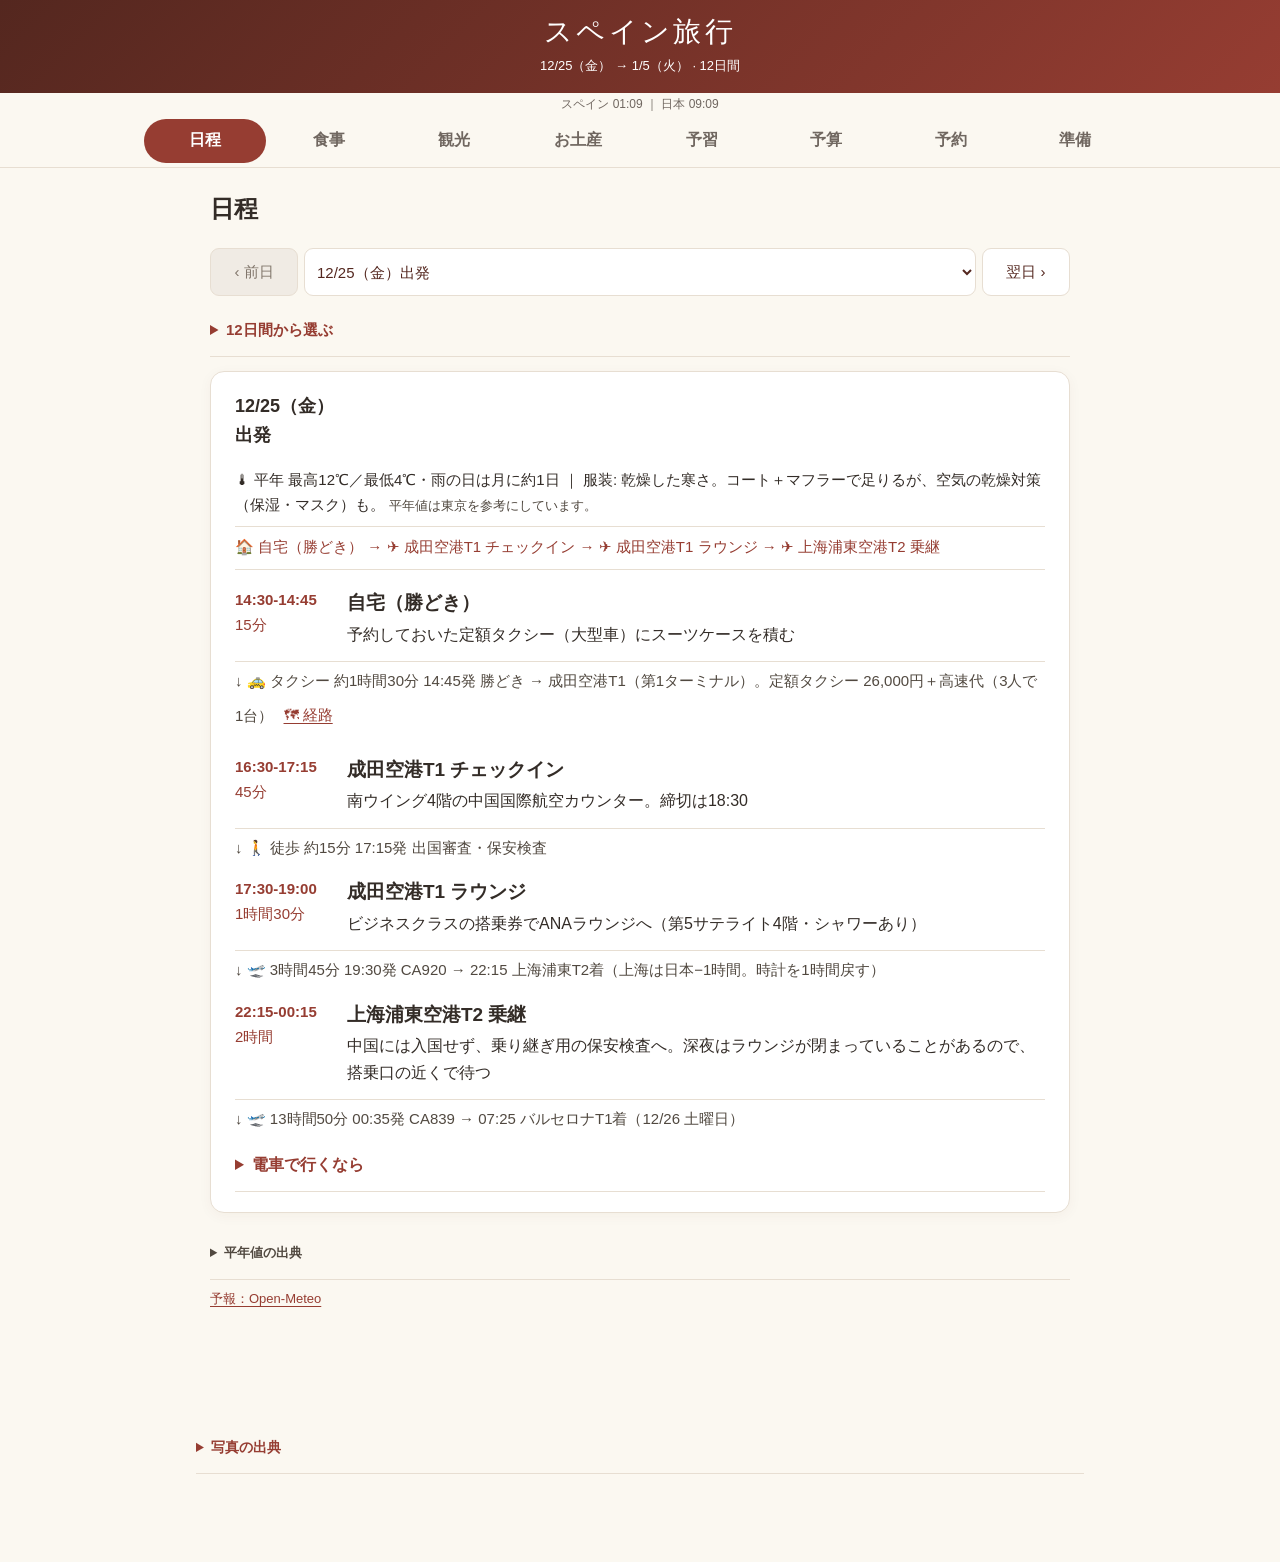
==== commit 08af5cec: "Publish easier day navigation and booking overview" ====
--- a/index.html
+++ b/index.html
@@ -55,7 +55,24 @@
 @media(min-width:768px){.souvenir-route,.souvenir-grid{grid-template-columns:repeat(2,minmax(0,1fr))}.nav-btn{font-size:16px}}
 
 .souvenir-route{list-style:none;padding:0;margin:0 0 16px}.souvenir-route li{padding:10px 0;border-bottom:1px solid var(--line);font-size:15px;line-height:1.6}.souvenir-route li a{font-weight:700;margin-right:6px;white-space:nowrap}
-</style></head><body data-bookings-mode="hidden"><header class="hero"><h1>スペイン旅行</h1><p>12/25（金） → 1/5（火） · 12日間</p></header><nav aria-label="旅行ガイド"><div id="clock" class="clock">時刻はすべて現地時間</div><div class="nav-inner" role="tablist"><button class="nav-btn" id="tab-schedule" role="tab" aria-controls="page-schedule" aria-selected="false" data-tab="schedule">日程</button><button class="nav-btn" id="tab-food" role="tab" aria-controls="page-food" aria-selected="false" data-tab="food">食事</button><button class="nav-btn" id="tab-sights" role="tab" aria-controls="page-sights" aria-selected="false" data-tab="sights">観光</button><button class="nav-btn" id="tab-souvenirs" role="tab" aria-controls="page-souvenirs" aria-selected="false" data-tab="souvenirs">お土産</button><button class="nav-btn" id="tab-read" role="tab" aria-controls="page-read" aria-selected="false" data-tab="read">予習</button><button class="nav-btn" id="tab-budget" role="tab" aria-controls="page-budget" aria-selected="false" data-tab="budget">予算</button><button class="nav-btn" id="tab-bookings" role="tab" aria-controls="page-bookings" aria-selected="false" data-tab="bookings">予約</button><button class="nav-btn" id="tab-prep" role="tab" aria-controls="page-prep" aria-selected="false" data-tab="prep">準備</button></div></nav><main><section class="page" id="page-schedule" role="tabpanel" aria-labelledby="tab-schedule"><h2>日程</h2><div class="days-grid" aria-label="日付を選ぶ"><button class="day-button" data-day="1" aria-controls="day-1" aria-pressed="false"><strong>1日目</strong><span>12/25（金）</span><small>勝どき→<wbr>上海</small></button><button class="day-button" data-day="2" aria-controls="day-2" aria-pressed="false"><strong>2日目</strong><span>12/26（土）</span><small>バルセロナ</small></button><button class="day-button" data-day="3" aria-controls="day-3" aria-pressed="false"><strong>3日目</strong><span>12/27（日）</span><small>タラゴナ</small></button><button class="day-button" data-day="4" aria-controls="day-4" aria-pressed="false"><strong>4日目</strong><span>12/28（月）</span><small>バルセロナ</small></button><button class="day-button" data-day="5" aria-controls="day-5" aria-pressed="false"><strong>5日目</strong><span>12/29（火）</span><small>モンセラット</small></button><button class="day-button" data-day="6" aria-controls="day-6" aria-pressed="false"><strong>6日目</strong><span>12/30（水）</span><small>バルセロナ→<wbr>マドリード</small></button><button class="day-button" data-day="7" aria-controls="day-7" aria-pressed="false"><strong>7日目</strong><span>12/31（木）</span><small>マドリード</small></button><button class="day-button" data-day="8" aria-controls="day-8" aria-pressed="false"><strong>8日目</strong><span>1/1（金）</span><small>マドリード</small></button><button class="day-button" data-day="9" aria-controls="day-9" aria-pressed="false"><strong>9日目</strong><span>1/2（土）</span><small>グラナダ</small></button><button class="day-button" data-day="10" aria-controls="day-10" aria-pressed="false"><strong>10日目</strong><span>1/3（日）</span><small>マドリード→<wbr>バルセロナ</small></button><button class="day-button" data-day="11" aria-controls="day-11" aria-pressed="false"><strong>11日目</strong><span>1/4（月）</span><small>バルセロナ→<wbr>上海</small></button><button class="day-button" data-day="12" aria-controls="day-12" aria-pressed="false"><strong>12日目</strong><span>1/5（火）</span><small>上海→<wbr>勝どき</small></button></div><details><summary>12日間の一覧</summary><ul class="trip-overview"><li><a class="jump" href="#day-1" data-tab="schedule" data-target="day-1">12/25（金） 出発</a></li><li><a class="jump" href="#day-2" data-tab="schedule" data-target="day-2">12/26（土） バルセロナ</a></li><li><a class="jump" href="#day-3" data-tab="schedule" data-target="day-3">12/27（日） タラゴナ日帰り</a></li><li><a class="jump" href="#day-4" data-tab="schedule" data-target="day-4">12/28（月） ガウディの日</a></li><li><a class="jump" href="#day-5" data-tab="schedule" data-target="day-5">12/29（火） モンセラット日帰り</a></li><li><a class="jump" href="#day-6" data-tab="schedule" data-target="day-6">12/30（水） バルセロナ → マドリード</a></li><li><a class="jump" href="#day-7" data-tab="schedule" data-target="day-7">12/31（木） マドリードで年越し</a></li><li><a class="jump" href="#day-8" data-tab="schedule" data-target="day-8">1/1（金） マドリード元日</a></li><li><a class="jump" href="#day-9" data-tab="schedule" data-target="day-9">1/2（土） グラナダ日帰り</a></li><li><a class="jump" href="#day-10" data-tab="schedule" data-target="day-10">1/3（日） マドリード散策 → バルセロナ</a></li><li><a class="jump" href="#day-11" data-tab="schedule" data-target="day-11">1/4（月） バルセロナを出発</a></li><li><a class="jump" href="#day-12" data-tab="schedule" data-target="day-12">1/5（火） 日本に帰国</a></li></ul></details><article class="day-card" id="day-1" data-date="2026-12-25"><div class="day-body"><h3>12/25（金）<br>出発</h3><p class="weather-normal">🌡 平年 最高12℃／最低4℃・雨の日は月に約1日 ｜ 服装: 乾燥した寒さ。コート＋マフラーで足りるが、空気の乾燥対策（保湿・マスク）も。 <small>平年値は東京を参考にしています。</small></p><p class="weather-forecast" data-forecast-date="2026-12-25" data-lat="35.77" data-lon="140.39" data-zone="Asia/Tokyo" aria-live="polite" hidden></p><p class="day-overview">🏠 自宅（勝どき） → ✈ 成田空港T1 チェックイン → ✈ 成田空港T1 ラウンジ → ✈ 上海浦東空港T2 乗継</p><ol class="flow"><li class="stop"><div class="when">14:30-14:45<small>15分</small></div><div><strong>自宅（勝どき）</strong><p>予約しておいた定額タクシー（大型車）にスーツケースを積む</p></div></li><li class="move" data-mode="taxi">↓ 🚕 タクシー 約1時間30分 14:45発 勝どき → 成田空港T1（第1ターミナル）。定額タクシー 26,000円＋高速代（3人で1台） <a href="https://www.google.com/maps/dir/?api=1&amp;origin=%E5%8B%9D%E3%81%A9%E3%81%8D&amp;destination=%E6%88%90%E7%94%B0%E7%A9%BA%E6%B8%AFT1&amp;travelmode=driving" target="_blank" rel="noopener noreferrer">🗺 経路</a></li><li class="stop"><div class="when">16:30-17:15<small>45分</small></div><div><strong>成田空港T1 チェックイン</strong><p>南ウイング4階の中国国際航空カウンター。締切は18:30</p></div></li><li class="move" data-mode="walk">↓ 🚶 徒歩 約15分 17:15発 出国審査・保安検査</li><li class="stop"><div class="when">17:30-19:00<small>1時間30分</small></div><div><strong>成田空港T1 ラウンジ</strong><p>ビジネスクラスの搭乗券でANAラウンジへ（第5サテライト4階・シャワーあり）</p></div></li><li class="move" data-mode="plane">↓ 🛫 3時間45分 19:30発 CA920 → 22:15 上海浦東T2着（上海は日本−1時間。時計を1時間戻す）</li><li class="stop"><div class="when">22:15-00:15<small>2時間</small></div><div><strong>上海浦東空港T2 乗継</strong><p>中国には入国せず、乗り継ぎ用の保安検査へ。深夜はラウンジが閉まっていることがあるので、搭乗口の近くで待つ</p></div></li><li class="move" data-mode="plane">↓ 🛫 13時間50分 00:35発 CA839 → 07:25 バルセロナT1着（12/26 土曜日）</li></ol><details><summary>電車で行くなら</summary><p>勝どきから東京駅までタクシー、東京駅 15:33発の成田エクスプレス37号 → 16:31 成田空港（1人 約3,140円）</p></details></div></article><article class="day-card" id="day-2" data-date="2026-12-26"><img class="day-photo" src="assets/img/cathedral.jpg" alt="バルセロナの風景" width="1280" height="825" loading="lazy" decoding="async"><div class="day-body"><h3>12/26（土）<br>バルセロナ</h3><p class="weather-normal">🌡 平年 最高14℃／最低6℃・雨の日は月に約4日 ｜ 服装: 厚手コートは不要。ジャケット＋マフラーで十分だが、朝晩と海沿いの風は冷えるので脱ぎ着できる重ね着を。</p><p class="weather-forecast" data-forecast-date="2026-12-26" data-lat="41.39" data-lon="2.17" data-zone="Europe/Madrid" aria-live="polite" hidden></p><p class="day-overview">🍽 Cafè de l&#x27;Òpera → 🏛 バルセロナ大聖堂とゴシック地区・ボルン → 🍽 Can Majó</p><ol class="flow"><li class="move" data-mode="plane">↓ 🛫 13時間50分 00:35発 上海浦東T2 CA839 → 07:25 バルセロナT1着。入国審査と荷物の受け取り</li><li class="move" data-mode="taxi">↓ 🚕 タクシー 約35分 09:15発 バルセロナT1 → Oriente Atiram（オリエンテ・アティラム）。ホテルに荷物を預ける <a href="https://www.google.com/maps/dir/?api=1&amp;origin=%E3%83%90%E3%83%AB%E3%82%BB%E3%83%AD%E3%83%8AT1&amp;destination=La%20Rambla%2045%2C%20Barcelona&amp;travelmode=driving" target="_blank" rel="noopener noreferrer">🗺 経路</a></li><li class="move" data-mode="walk">↓ 🚶 徒歩 約5分 10:05発 ホテル → Cafè de l&#x27;Òpera（カフェ・デ・ロペラ） <a href="https://www.google.com/maps/dir/?api=1&amp;origin=La%20Rambla%2045%2C%20Barcelona&amp;destination=La%20Rambla%2074%2C%20Barcelona&amp;travelmode=walking" target="_blank" rel="noopener noreferrer">🗺 経路</a></li><li class="stop" data-ref="meals-cafe-opera"><div class="when">10:15-11:15<small>1時間</small></div><div><strong>Cafè de l&#x27;Òpera</strong><span class="badge">予約不要</span><p>リセウ劇場の向かい、1929年からのモデルニスモ様式のカフェ</p><span class="stop-note">Cafè de l&#x27;Òperaで朝食。1929年から続くカフェ（La Rambla 74・ホテルから徒歩約5分）</span><a class="jump" href="#meals-cafe-opera" data-tab="food" data-target="meals-cafe-opera">詳しく ›</a></div></li><li class="move" data-mode="walk">↓ 🚶 徒歩 約10分 11:15発 ランブラス通り → ゴシック地区の大聖堂 <a href="https://www.google.com/maps/dir/?api=1&amp;origin=%E3%83%A9%E3%83%B3%E3%83%96%E3%83%A9%E3%82%B9%E9%80%9A%E3%82%8A%20%E3%83%90%E3%83%AB%E3%82%BB%E3%83%AD%E3%83%8A&amp;destination=Pla%20de%20la%20Seu%20s/n%2C%20Barcelona&amp;travelmode=walking" target="_blank" rel="noopener noreferrer">🗺 経路</a></li><li class="stop" data-ref="sights-barcelona-cathedral-gothic"><div class="when">11:30-13:15<small>1時間45分</small></div><div><strong>バルセロナ大聖堂とゴシック地区・ボルン</strong><span class="badge">予約不要</span><p>13羽のガチョウと屋上の眺め。中世の迷路を海の教会まで</p><span class="stop-note">バルセロナ大聖堂（12/26 土曜日は午後に閉まるので午前に見学。入場券の販売は13:30まで）</span><a class="jump" href="#sights-barcelona-cathedral-gothic" data-tab="sights" data-target="sights-barcelona-cathedral-gothic">詳しく ›</a></div></li><li class="move" data-mode="walk">↓ 🚶 徒歩 約10分 13:15発 大聖堂 → ホテル <a href="https://www.google.com/maps/dir/?api=1&amp;origin=Pla%20de%20la%20Seu%20s/n%2C%20Barcelona&amp;destination=La%20Rambla%2045%2C%20Barcelona&amp;travelmode=walking" target="_blank" rel="noopener noreferrer">🗺 経路</a></li><li class="stay">🏨 14:00 チェックイン・休憩</li><li class="move" data-mode="walk">↓ 🚶 徒歩 約10分 15:15発 ホテル → 王の広場 <a href="https://www.google.com/maps/dir/?api=1&amp;origin=La%20Rambla%2045%2C%20Barcelona&amp;destination=%E7%8E%8B%E3%81%AE%E5%BA%83%E5%A0%B4%20%E3%83%90%E3%83%AB%E3%82%BB%E3%83%AD%E3%83%8A&amp;travelmode=walking" target="_blank" rel="noopener noreferrer">🗺 経路</a></li><li class="stop" data-ref="sights-barcelona-cathedral-gothic"><div class="when">15:30-17:00<small>1時間30分</small></div><div><strong>バルセロナ大聖堂とゴシック地区・ボルン</strong><span class="badge">予約不要</span><p>王の広場（Plaça del Rei）→ ボルン地区とサンタ・マリア・デル・マル</p><a class="jump" href="#sights-barcelona-cathedral-gothic" data-tab="sights" data-target="sights-barcelona-cathedral-gothic">詳しく ›</a></div></li><li class="move" data-mode="walk">↓ 🚶 徒歩 約15分 17:00発 サンタ・マリア・デル・マル → ホテル <a href="https://www.google.com/maps/dir/?api=1&amp;origin=%E3%82%B5%E3%83%B3%E3%82%BF%E3%83%BB%E3%83%9E%E3%83%AA%E3%82%A2%E3%83%BB%E3%83%87%E3%83%AB%E3%83%BB%E3%83%9E%E3%83%AB%20%E3%83%90%E3%83%AB%E3%82%BB%E3%83%AD%E3%83%8A&amp;destination=La%20Rambla%2045%2C%20Barcelona&amp;travelmode=walking" target="_blank" rel="noopener noreferrer">🗺 経路</a></li><li class="stay">🏨 ホテルで休む</li><li class="move" data-mode="taxi">↓ 🚕 タクシー 約15分 19:30発 ホテル → Can Majó <a href="https://www.google.com/maps/dir/?api=1&amp;origin=La%20Rambla%2045%2C%20Barcelona&amp;destination=Can%20Maj%C3%B3%20%E3%83%90%E3%83%AB%E3%82%BB%E3%83%AD%E3%83%8A&amp;travelmode=driving" target="_blank" rel="noopener noreferrer">🗺 経路</a></li><li class="stop" data-ref="meals-can-majo"><div class="when">20:00-21:30<small>1時間30分</small></div><div><strong>Can Majó</strong><span class="badge">予約済み</span><p>バルセロネータで魚介の夕食</p><span class="stop-note">夕食は予約済み。バルセロネータで魚介料理。退店時刻は目安</span><a class="jump" href="#meals-can-majo" data-tab="food" data-target="meals-can-majo">詳しく ›</a></div></li><li class="move" data-mode="taxi">↓ 🚕 タクシー 約15分 食後はホテルへ <a href="https://www.google.com/maps/dir/?api=1&amp;origin=Can%20Maj%C3%B3%20%E3%83%90%E3%83%AB%E3%82%BB%E3%83%AD%E3%83%8A&amp;destination=La%20Rambla%2045%2C%20Barcelona&amp;travelmode=driving" target="_blank" rel="noopener noreferrer">🗺 経路</a></li></ol><details><summary>観光の順番</summary><p>到着日の観光は体力に合わせる。家族の別案にはグエル公園とカサ・バトリョもあるが、入場券の購入記録が揃ってから時刻を固定する</p></details><p class="hotel-stay"><a class="jump" href="#hotel-oriente" data-tab="bookings" data-target="hotel-oriente">🏨 Oriente Atiram Hotel Barcelona（オリエンテ・アティラム・ホテル・バルセロナ）</a></p></div></article><article class="day-card" id="day-3" data-date="2026-12-27"><img class="day-photo" src="assets/img/tarragona.jpg" alt="タラゴナの風景" width="1280" height="807" loading="lazy" decoding="async"><div class="day-body"><h3>12/27（日）<br>タラゴナ日帰り</h3><p class="weather-normal">🌡 平年 最高15℃／最低5℃・雨の日は月に約4日 ｜ 服装: バルセロナとほぼ同じ気候。ジャケット＋マフラーで十分、朝は上着必須。</p><p class="weather-forecast" data-forecast-date="2026-12-27" data-lat="41.12" data-lon="1.25" data-zone="Europe/Madrid" aria-live="polite" hidden></p><p class="day-overview">🏛 タラゴナのローマ遺跡（水道橋・円形闘技場・競技場） → 📍 Filosofia Restaurant → 🏛 タラゴナ大聖堂と旧市街（Part Alta） → 🍽 Los Caracoles</p><ol class="flow"><li class="move" data-mode="taxi">↓ 🚕 タクシー 約25分 08:00発 ホテル → Barcelona Sants（サンツ駅）。荷物検査を済ませてホームへ <a href="https://www.google.com/maps/dir/?api=1&amp;origin=La%20Rambla%2045%2C%20Barcelona&amp;destination=Barcelona%20Sants&amp;travelmode=driving" target="_blank" rel="noopener noreferrer">🗺 経路</a></li><li class="move" data-mode="train">↓ 🚆 列車 34分 09:05発 Barcelona Sants → 09:39 Camp de Tarragona（カンプ・デ・タラゴナ駅）。Avant（アバント） 34622・購入済み <a href="https://www.google.com/maps/dir/?api=1&amp;origin=Barcelona%20Sants&amp;destination=Camp%20de%20Tarragona&amp;travelmode=transit" target="_blank" rel="noopener noreferrer">🗺 経路</a></li><li class="move" data-mode="taxi">↓ 🚕 タクシー 約25分 09:50発 Camp de Tarragona → ラス・ファレーラス水道橋。市内までの移動も運転手に相談 <a href="https://www.google.com/maps/dir/?api=1&amp;origin=Camp%20de%20Tarragona&amp;destination=%E3%83%A9%E3%82%B9%E3%83%BB%E3%83%95%E3%82%A1%E3%83%AC%E3%83%BC%E3%83%A9%E3%82%B9%E6%B0%B4%E9%81%93%E6%A9%8B%20%E3%82%BF%E3%83%A9%E3%82%B4%E3%83%8A&amp;travelmode=driving" target="_blank" rel="noopener noreferrer">🗺 経路</a></li><li class="stop" data-ref="sights-tarragona-roman"><div class="when">10:20-11:00<small>40分</small></div><div><strong>タラゴナのローマ遺跡（水道橋・円形闘技場・競技場）</strong><span class="badge">予約不要</span><p>海辺の闘技場と戦車レース場。2000年前のローマの州都を歩く</p><span class="stop-note">ラス・ファレーラス水道橋。ローマ時代の水道を眺める</span><a class="jump" href="#sights-tarragona-roman" data-tab="sights" data-target="sights-tarragona-roman">詳しく ›</a></div></li><li class="move" data-mode="taxi">↓ 🚕 タクシー 約20分 11:00発 水道橋 → タラゴナ旧市街 <a href="https://www.google.com/maps/dir/?api=1&amp;origin=%E3%83%A9%E3%82%B9%E3%83%BB%E3%83%95%E3%82%A1%E3%83%AC%E3%83%BC%E3%83%A9%E3%82%B9%E6%B0%B4%E9%81%93%E6%A9%8B%20%E3%82%BF%E3%83%A9%E3%82%B4%E3%83%8A&amp;destination=%E3%82%BF%E3%83%A9%E3%82%B4%E3%83%8A%E6%97%A7%E5%B8%82%E8%A1%97%20%E3%82%BF%E3%83%A9%E3%82%B4%E3%83%8A&amp;travelmode=driving" target="_blank" rel="noopener noreferrer">🗺 経路</a></li><li class="stop" data-ref="sights-tarragona-roman"><div class="when">11:30-13:30<small>2時間</small></div><div><strong>タラゴナのローマ遺跡（水道橋・円形闘技場・競技場）</strong><span class="badge">予約不要</span><p>円形闘技場と競技場（Circ）。日曜は早く閉まるので昼食より先に</p><a class="jump" href="#sights-tarragona-roman" data-tab="sights" data-target="sights-tarragona-roman">詳しく ›</a></div></li><li class="move" data-mode="walk">↓ 🚶 徒歩 約10分 13:30発 旧市街 → Filosofia Restaurant <a href="https://www.google.com/maps/dir/?api=1&amp;origin=Part%20Alta%2C%20Tarragona&amp;destination=Filosofia%20Restaurant&amp;travelmode=walking" target="_blank" rel="noopener noreferrer">🗺 経路</a></li><li class="stop"><div class="when">13:50-15:00<small>1時間10分</small></div><div><strong>Filosofia Restaurant</strong><p>昼食の候補。予約なしで利用し、混んでいたら旧市街の別の店へ</p></div></li><li class="move" data-mode="walk">↓ 🚶 徒歩 約5分 15:00発 レストラン → 大聖堂 <a href="https://www.google.com/maps/dir/?api=1&amp;origin=%E3%83%AC%E3%82%B9%E3%83%88%E3%83%A9%E3%83%B3%20%E3%82%BF%E3%83%A9%E3%82%B4%E3%83%8A&amp;destination=Pla%20de%20la%20Seu%201%2C%20Tarragona&amp;travelmode=walking" target="_blank" rel="noopener noreferrer">🗺 経路</a></li><li class="stop" data-ref="sights-tarragona-cathedral"><div class="when">15:15-16:15<small>1時間</small></div><div><strong>タラゴナ大聖堂と旧市街（Part Alta）</strong><span class="badge">予約不要</span><p>皇帝の神殿の跡に建つ大聖堂。回廊にネズミの行列を探す</p><span class="stop-note">大聖堂と旧市街を歩く</span><a class="jump" href="#sights-tarragona-cathedral" data-tab="sights" data-target="sights-tarragona-cathedral">詳しく ›</a></div></li><li class="move" data-mode="walk">↓ 🚶 徒歩 約30分 16:20発 地中海のバルコニーを経由し、海側の Tarragona（タラゴナ）駅へ。帰りは Camp de Tarragona駅ではない</li><li class="move" data-mode="train">↓ 🚆 列車 約1時間30分 帰りは17:56発 Tarragona → 19:24 Barcelona Sants の候補。帰路は未購入。運行時刻と切符を出発前に確かめる <a href="https://www.google.com/maps/dir/?api=1&amp;origin=%E5%B8%B0%E3%82%8A%E3%81%AF17%3A56%E7%99%BA%20Tarragona%20%E3%82%BF%E3%83%A9%E3%82%B4%E3%83%8A&amp;destination=Barcelona%20Sants%20%E3%81%AE%E5%80%99%E8%A3%9C%20%E3%82%BF%E3%83%A9%E3%82%B4%E3%83%8A&amp;travelmode=transit" target="_blank" rel="noopener noreferrer">🗺 経路</a></li><li class="move" data-mode="metro">↓ 🚇 地下鉄 約20分 Sants Estació（サンツ・エスタシオ） → L3 Liceu（リセウ） → ホテル <a href="https://www.google.com/maps/dir/?api=1&amp;origin=Barcelona%20Sants&amp;destination=La%20Rambla%2045%2C%20Barcelona&amp;travelmode=transit" target="_blank" rel="noopener noreferrer">🗺 経路</a></li><li class="stay">🏨 19:50–21:15 ホテルで休む</li><li class="move" data-mode="walk">↓ 🚶 徒歩 約5分 21:20発 ホテル → Los Caracoles（ロス・カラコレス） <a href="https://www.google.com/maps/dir/?api=1&amp;origin=La%20Rambla%2045%2C%20Barcelona&amp;destination=Carrer%20dels%20Escudellers%2014%2C%20Barcelona&amp;travelmode=walking" target="_blank" rel="noopener noreferrer">🗺 経路</a></li><li class="stop" data-ref="meals-los-caracoles"><div class="when">21:30-22:20<small>50分</small></div><div><strong>Los Caracoles</strong><span class="badge">予約済み</span><p>1835年創業。店先で回るローストチキンとカタツムリ煮込み</p><span class="stop-note">予約済み。カタツムリの煮込みなどを楽しむ。退店時刻は目安</span><a class="jump" href="#meals-los-caracoles" data-tab="food" data-target="meals-los-caracoles">詳しく ›</a></div></li><li class="move" data-mode="walk">↓ 🚶 徒歩 約5分 食後はホテルへ <a href="https://www.google.com/maps/dir/?api=1&amp;origin=Carrer%20dels%20Escudellers%2014%2C%20Barcelona&amp;destination=La%20Rambla%2045%2C%20Barcelona&amp;travelmode=walking" target="_blank" rel="noopener noreferrer">🗺 経路</a></li></ol><details><summary>列車と予約</summary><p>行きは購入済み。帰りの列車と日中の観光は予定。家族の予約一覧（11/8 日曜日）を11/23（月）に照合</p></details><p class="hotel-stay"><a class="jump" href="#hotel-oriente" data-tab="bookings" data-target="hotel-oriente">🏨 Oriente Atiram Hotel Barcelona（オリエンテ・アティラム・ホテル・バルセロナ）</a></p></div></article><article class="day-card" id="day-4" data-date="2026-12-28"><img class="day-photo" src="assets/img/sagrada.jpg" alt="バルセロナの風景" width="1280" height="869" loading="lazy" decoding="async"><div class="day-body"><h3>12/28（月）<br>ガウディの日</h3><p class="weather-normal">🌡 平年 最高14℃／最低6℃・雨の日は月に約4日 ｜ 服装: 厚手コートは不要。ジャケット＋マフラーで十分だが、朝晩と海沿いの風は冷えるので脱ぎ着できる重ね着を。</p><p class="weather-forecast" data-forecast-date="2026-12-28" data-lat="41.39" data-lon="2.17" data-zone="Europe/Madrid" aria-live="polite" hidden></p><p class="day-overview">🏛 サグラダ・ファミリア → 🍽 Sartoria Panatieri Gràcia → 🏛 カサ・ビセンス → 🏛 カサ・ミラ（ラ・ペドレラ） → 🍽 Xiringuito Escribà</p><ol class="flow"><li class="stay">🏨 07:00 朝食</li><li class="move" data-mode="metro">↓ 🚇 地下鉄 約25分 08:00発 L3 Liceu（リセウ） → Diagonal（ディアゴナル）でL5に乗り換え → Sagrada Família（サグラダ・ファミリア） <a href="https://www.google.com/maps/dir/?api=1&amp;origin=Liceu%20Barcelona&amp;destination=Carrer%20de%20Mallorca%20401%2C%20Barcelona&amp;travelmode=transit" target="_blank" rel="noopener noreferrer">🗺 経路</a></li><li class="stop" data-ref="sights-sagrada"><div class="when">09:00-11:30<small>2時間30分</small></div><div><strong>サグラダ・ファミリア</strong><span class="badge">購入済み・12/28（月） 09:00入場／生誕の塔09:15</span><p>没後100年に完成したイエスの塔。静かな朝の森の聖堂へ</p><span class="stop-note">購入済み。聖堂09:00入場、生誕のファサードの塔09:15。入口はマリーナ通り側</span><a class="jump" href="#sights-sagrada" data-tab="sights" data-target="sights-sagrada">詳しく ›</a></div></li><li class="stay">☕ 11:30–12:15 近くで休憩。昼食まで余裕を持つ</li><li class="move" data-mode="taxi">↓ 🚕 タクシー 約15分 12:30発 サグラダ・ファミリア → Sartoria Panatieri（サルトリア・パナティエリ） <a href="https://www.google.com/maps/dir/?api=1&amp;origin=Carrer%20de%20Mallorca%20401%2C%20Barcelona&amp;destination=Carrer%20de%20l%27Encarnaci%C3%B3%2051%2C%20Barcelona&amp;travelmode=driving" target="_blank" rel="noopener noreferrer">🗺 経路</a></li><li class="stop" data-ref="meals-sartoria-panatieri"><div class="when">13:00-14:00<small>1時間</small></div><div><strong>Sartoria Panatieri Gràcia</strong><span class="badge">未予約・12/28（月） 13:00を希望。11/28（土）に手配予定</span><p>72時間発酵の生地を薪窯で焼く、グラシアの小さなピッツェリア</p><span class="stop-note">昼食の候補。11/28（土）に予約手配する予定で、まだ予約は取れていない</span><a class="jump" href="#meals-sartoria-panatieri" data-tab="food" data-target="meals-sartoria-panatieri">詳しく ›</a></div></li><li class="move" data-mode="walk">↓ 🚶 徒歩 約20分 14:00発 → カサ・ビセンス</li><li class="stop" data-ref="sights-casa-vicens"><div class="when">14:30-15:30<small>1時間</small></div><div><strong>カサ・ビセンス</strong><span class="badge">当日券</span><p>ガウディ最初の家。庭の黄色い花がタイルになった</p><span class="stop-note">カサ・ビセンス。券はこれから手配する</span><a class="jump" href="#sights-casa-vicens" data-tab="sights" data-target="sights-casa-vicens">詳しく ›</a></div></li><li class="move" data-mode="taxi">↓ 🚕 タクシー 約10分 15:30発 → カサ・ミラ</li><li class="stop" data-ref="sights-casa-mila"><div class="when">16:00-17:00<small>1時間</small></div><div><strong>カサ・ミラ（ラ・ペドレラ）</strong><span class="badge">要予約 12/1（火）</span><p>「石切場」とからかわれた家。屋上に兜の煙突が並ぶ</p><span class="stop-note">カサ・ミラ。券はこれから手配する</span><a class="jump" href="#sights-casa-mila" data-tab="sights" data-target="sights-casa-mila">詳しく ›</a></div></li><li class="move" data-mode="metro">↓ 🚇 地下鉄 約20分 Diagonal → L3 Liceu → ホテル <a href="https://www.google.com/maps/dir/?api=1&amp;origin=Diagonal%20%E3%83%90%E3%83%AB%E3%82%BB%E3%83%AD%E3%83%8A&amp;destination=La%20Rambla%2045%2C%20Barcelona&amp;travelmode=transit" target="_blank" rel="noopener noreferrer">🗺 経路</a></li><li class="stay">🏨 17:30–20:15 ホテルで休憩。余裕があれば近くで買い物</li><li class="move" data-mode="taxi">↓ 🚕 タクシー 約25分 20:20発 ホテル → Xiringuito Escribà（チリンギート・エスクリバ） <a href="https://www.google.com/maps/dir/?api=1&amp;origin=La%20Rambla%2045%2C%20Barcelona&amp;destination=Av.%20del%20Litoral%2062%2C%20Barcelona&amp;travelmode=driving" target="_blank" rel="noopener noreferrer">🗺 経路</a></li><li class="stop" data-ref="meals-xiringuito-escriba"><div class="when">21:00-22:00<small>1時間</small></div><div><strong>Xiringuito Escribà</strong><span class="badge">予約済み</span><p>ボガテイ海岸の目の前、オープンキッチンで炊く米料理の専門店</p><span class="stop-note">予約済み。海辺の店で米料理。退店時刻は目安</span><a class="jump" href="#meals-xiringuito-escriba" data-tab="food" data-target="meals-xiringuito-escriba">詳しく ›</a></div></li><li class="move" data-mode="taxi">↓ 🚕 タクシー 約25分 食後はホテルへ <a href="https://www.google.com/maps/dir/?api=1&amp;origin=Av.%20del%20Litoral%2062%2C%20Barcelona&amp;destination=La%20Rambla%2045%2C%20Barcelona&amp;travelmode=driving" target="_blank" rel="noopener noreferrer">🗺 経路</a></li></ol><details><summary>予約</summary><p>サグラダの入場時刻は保存済みの券で照合。食事は家族の予約一覧（11/8 日曜日）による</p></details><p class="hotel-stay"><a class="jump" href="#hotel-oriente" data-tab="bookings" data-target="hotel-oriente">🏨 Oriente Atiram Hotel Barcelona（オリエンテ・アティラム・ホテル・バルセロナ）</a></p></div></article><article class="day-card" id="day-5" data-date="2026-12-29"><img class="day-photo" src="assets/img/montserrat.jpg" alt="モンセラットの風景" width="1280" height="960" loading="lazy" decoding="async"><div class="day-body"><h3>12/29（火）<br>モンセラット日帰り</h3><p class="weather-normal">🌡 平年（山の上の推定） 最高10℃／最低1℃ ｜ 服装: ダウンやしっかりしたコート＋手袋・帽子・滑りにくい靴を。</p><p class="weather-forecast" data-forecast-date="2026-12-29" data-lat="41.59" data-lon="1.84" data-zone="Europe/Madrid" aria-live="polite" hidden></p><p class="day-overview">🏛 モンセラット修道院と黒い聖母 → 🍽 Buffet Montserrat → 🏛 モンセラット修道院と黒い聖母 → 🍽 Can Solé</p><ol class="flow"><li class="stay">🏨 07:00 朝食</li><li class="move" data-mode="metro">↓ 🚇 地下鉄 約15分 08:15発 L3 Liceu（リセウ） → Espanya（4駅）→ 地下通路でFGC（カタルーニャ公営鉄道）乗り場へ</li><li class="move" data-mode="train">↓ 🚆 列車 1時間 08:36発 Plaça Espanya R5（アール・シンコ） → 09:36 Aeri de Montserrat（アエリ・デ・モンセラット） <a href="https://www.google.com/maps/dir/?api=1&amp;origin=Pla%C3%A7a%20Espanya%20Barcelona&amp;destination=Aeri%20de%20Montserrat&amp;travelmode=transit" target="_blank" rel="noopener noreferrer">🗺 経路</a></li><li class="move" data-mode="cable">↓ 🚡 ロープウェイ 約10分 09:45発 ロープウェイ Aeri de Montserrat → 山上（15分おき）。駅から修道院へ歩く</li><li class="stop" data-ref="sights-montserrat"><div class="when">10:00-12:00<small>2時間</small></div><div><strong>モンセラット修道院と黒い聖母</strong><span class="badge">要予約 12/1（火）</span><p>のこぎり山の中腹、千年の修道院で黒い聖母の球にふれる</p><span class="stop-note">モンセラット修道院と黒い聖母。聖母像の拝観は08:00–10:30と12:00–18:25。10:30までに列に並ぶ。間に合わなければ12:00の再開後に</span><a class="jump" href="#sights-montserrat" data-tab="sights" data-target="sights-montserrat">詳しく ›</a></div></li><li class="move" data-mode="walk">↓ 🚶 徒歩 約5分 12:05発 修道院 → ビュッフェ <a href="https://www.google.com/maps/dir/?api=1&amp;origin=Monestir%20de%20Montserrat&amp;destination=Pla%C3%A7a%20de%20l%27Abat%20Oliba%2C%20Montserrat&amp;travelmode=walking" target="_blank" rel="noopener noreferrer">🗺 経路</a></li><li class="stop" data-ref="meals-montserrat-buffet"><div class="when">12:15-13:20<small>1時間5分</small></div><div><strong>Buffet Montserrat（ビュッフェ・モンセラット）</strong><span class="badge">予約不要</span><p>山の眺めを見ながら取り放題。修道院前の手早い昼食</p><span class="stop-note">山上のビュッフェ（Montserrat Buffet）</span><a class="jump" href="#meals-montserrat-buffet" data-tab="food" data-target="meals-montserrat-buffet">詳しく ›</a></div></li><li class="move" data-mode="walk">↓ 🚶 徒歩 約5分 13:20発 ビュッフェ → 美術館 <a href="https://www.google.com/maps/dir/?api=1&amp;origin=Pla%C3%A7a%20de%20l%27Abat%20Oliba%2C%20Montserrat&amp;destination=Museu%20de%20Montserrat&amp;travelmode=walking" target="_blank" rel="noopener noreferrer">🗺 経路</a></li><li class="stop" data-ref="sights-montserrat"><div class="when">13:30-15:00<small>1時間30分</small></div><div><strong>モンセラット修道院と黒い聖母</strong><span class="badge">要予約 12/1（火）</span><p>モンセラット美術館</p><a class="jump" href="#sights-montserrat" data-tab="sights" data-target="sights-montserrat">詳しく ›</a></div></li><li class="move" data-mode="walk">↓ 🚶 徒歩 約5分 15:20発 美術館 → ロープウェイ乗り場 <a href="https://www.google.com/maps/dir/?api=1&amp;origin=Museu%20de%20Montserrat&amp;destination=Aeri%20de%20Montserrat%20estaci%C3%B3%20superior&amp;travelmode=walking" target="_blank" rel="noopener noreferrer">🗺 経路</a></li><li class="move" data-mode="cable">↓ 🚡 ロープウェイ 約5分 15:30発 ロープウェイ 山上 → Aeri de Montserrat</li><li class="move" data-mode="train">↓ 🚆 列車 1時間 15:45発 Aeri de Montserrat R5 → 16:45 Plaça Espanya（スペイン広場） <a href="https://www.google.com/maps/dir/?api=1&amp;origin=Aeri%20de%20Montserrat&amp;destination=Pla%C3%A7a%20Espanya%20Barcelona&amp;travelmode=transit" target="_blank" rel="noopener noreferrer">🗺 経路</a></li><li class="move" data-mode="metro">↓ 🚇 地下鉄 約15分 Plaça Espanya → L3 Liceu → ホテル <a href="https://www.google.com/maps/dir/?api=1&amp;origin=Pla%C3%A7a%20Espanya%20Barcelona&amp;destination=La%20Rambla%2045%2C%20Barcelona&amp;travelmode=transit" target="_blank" rel="noopener noreferrer">🗺 経路</a></li><li class="stay">🏨 ホテルで休む</li><li class="move" data-mode="taxi">↓ 🚕 タクシー 約15分 20:30発 ホテル → Can Solé <a href="https://www.google.com/maps/dir/?api=1&amp;origin=La%20Rambla%2045%2C%20Barcelona&amp;destination=Can%20Sol%C3%A9%20%E3%83%90%E3%83%AB%E3%82%BB%E3%83%AD%E3%83%8A&amp;travelmode=driving" target="_blank" rel="noopener noreferrer">🗺 経路</a></li><li class="stop" data-ref="meals-can-sole"><div class="when">21:00-22:00<small>1時間</small></div><div><strong>Can Solé</strong><span class="badge">予約済み</span><p>モンセラットから戻り、バルセロネータで夕食</p><span class="stop-note">夕食は予約済み。バルセロネータの米料理。退店時刻は目安</span><a class="jump" href="#meals-can-sole" data-tab="food" data-target="meals-can-sole">詳しく ›</a></div></li><li class="move" data-mode="taxi">↓ 🚕 タクシー 約15分 食後はホテルへ <a href="https://www.google.com/maps/dir/?api=1&amp;origin=Can%20Sol%C3%A9%20%E3%83%90%E3%83%AB%E3%82%BB%E3%83%AD%E3%83%8A&amp;destination=La%20Rambla%2045%2C%20Barcelona&amp;travelmode=driving" target="_blank" rel="noopener noreferrer">🗺 経路</a></li></ol><details><summary>注意</summary><p>少年聖歌隊（Escolania）は12月下旬は冬休みのため、歌を聞けない可能性が高い</p></details><details><summary>雨・休業のとき</summary><p>霧や強風の日は景色が見えないため、行くかどうかは当日の朝に決める。行かない場合は市内のカタルーニャ音楽堂や Sant Pau（サン・パウ） へ</p></details><p class="hotel-stay"><a class="jump" href="#hotel-oriente" data-tab="bookings" data-target="hotel-oriente">🏨 Oriente Atiram Hotel Barcelona（オリエンテ・アティラム・ホテル・バルセロナ）</a></p></div></article><article class="day-card" id="day-6" data-date="2026-12-30"><img class="day-photo" src="assets/img/palau-guell.jpg" alt="バルセロナ→マドリードの風景" width="1280" height="960" loading="lazy" decoding="async"><div class="day-body"><h3>12/30（水）<br>バルセロナ → マドリード</h3><p class="weather-normal">🌡 平年 最高10℃／最低4℃・雨の日は月に約7日 ｜ 服装: しっかりしたコート必須。朝晩は5℃を下回る日もあるので手袋・マフラーも。</p><p class="weather-forecast" data-forecast-date="2026-12-30" data-lat="40.42" data-lon="-3.70" data-zone="Europe/Madrid" aria-live="polite" hidden></p><p class="day-overview">🏛 ブケリア市場 → 🏛 グエル邸 → 🍽 Restaurant La Boqueria → 🍽 Posada de la Villa</p><ol class="flow"><li class="stay">🏨 07:30 朝食 → 08:30 チェックアウト。ホテルに荷物を預ける</li><li class="move" data-mode="walk">↓ 🚶 徒歩 約10分 08:45発 ホテル → ブケリア市場 <a href="https://www.google.com/maps/dir/?api=1&amp;origin=La%20Rambla%2045%2C%20Barcelona&amp;destination=La%20Rambla%2091%2C%20Barcelona&amp;travelmode=walking" target="_blank" rel="noopener noreferrer">🗺 経路</a></li><li class="stop" data-ref="sights-boqueria"><div class="when">09:00-09:40<small>40分</small></div><div><strong>ブケリア市場</strong><span class="badge">予約不要</span><p>修道院の焼け跡に生まれた市場。鉄の屋根の下で朝の買い物</p><span class="stop-note">ブケリア市場を散策</span><a class="jump" href="#sights-boqueria" data-tab="sights" data-target="sights-boqueria">詳しく ›</a></div></li><li class="move" data-mode="walk">↓ 🚶 徒歩 約10分 09:40発 市場 → グエル邸 <a href="https://www.google.com/maps/dir/?api=1&amp;origin=%E5%B8%82%E5%A0%B4%20%E3%83%90%E3%83%AB%E3%82%BB%E3%83%AD%E3%83%8A&amp;destination=Carrer%20Nou%20de%20la%20Rambla%203-5%2C%20Barcelona&amp;travelmode=walking" target="_blank" rel="noopener noreferrer">🗺 経路</a></li><li class="stop" data-ref="sights-palau-guell"><div class="when">10:00-11:00<small>1時間</small></div><div><strong>グエル邸</strong><span class="badge">当日券</span><p>ホテルの目と鼻の先。星空のドームを持つグエルの館</p><span class="stop-note">グエル邸。入場券はこれから手配する</span><a class="jump" href="#sights-palau-guell" data-tab="sights" data-target="sights-palau-guell">詳しく ›</a></div></li><li class="move" data-mode="walk">↓ 🚶 徒歩 約10分 11:15発 グエル邸 → Restaurant La Boqueria（ブケリア市場） <a href="https://www.google.com/maps/dir/?api=1&amp;origin=Carrer%20Nou%20de%20la%20Rambla%203-5%2C%20Barcelona&amp;destination=Restaurant%20La%20Boqueria%20%E3%83%90%E3%83%AB%E3%82%BB%E3%83%AD%E3%83%8A&amp;travelmode=walking" target="_blank" rel="noopener noreferrer">🗺 経路</a></li><li class="stop" data-ref="meals-restaurant-la-boqueria"><div class="when">11:45-12:45<small>1時間</small></div><div><strong>Restaurant La Boqueria</strong><span class="badge">予約済み</span><p>マドリードへの列車に乗る前の昼食</p><span class="stop-note">昼食は予約済み。列車に備えて12:45ごろには食事を終える</span><a class="jump" href="#meals-restaurant-la-boqueria" data-tab="food" data-target="meals-restaurant-la-boqueria">詳しく ›</a></div></li><li class="move" data-mode="walk">↓ 🚶 徒歩 約10分 12:45発 レストラン → ホテル <a href="https://www.google.com/maps/dir/?api=1&amp;origin=%E3%83%AC%E3%82%B9%E3%83%88%E3%83%A9%E3%83%B3%20%E3%83%90%E3%83%AB%E3%82%BB%E3%83%AD%E3%83%8A&amp;destination=La%20Rambla%2045%2C%20Barcelona&amp;travelmode=walking" target="_blank" rel="noopener noreferrer">🗺 経路</a></li><li class="stay">🧳 13:00 ホテルで荷物を受け取る</li><li class="move" data-mode="taxi">↓ 🚕 タクシー 約25分 13:10発 ホテル → Barcelona Sants（サンツ駅）。荷物検査を済ませる <a href="https://www.google.com/maps/dir/?api=1&amp;origin=La%20Rambla%2045%2C%20Barcelona&amp;destination=Barcelona%20Sants&amp;travelmode=driving" target="_blank" rel="noopener noreferrer">🗺 経路</a></li><li class="move" data-mode="train">↓ 🚆 列車 3時間2分 14:14発 Barcelona Sants → 17:16 Madrid Atocha（アトーチャ駅）。iryo（イリョ） 06140・購入済み <a href="https://www.google.com/maps/dir/?api=1&amp;origin=Barcelona%20Sants&amp;destination=Madrid%20Atocha&amp;travelmode=transit" target="_blank" rel="noopener noreferrer">🗺 経路</a></li><li class="move" data-mode="taxi">↓ 🚕 タクシー 約25分 17:30発 Atocha（アトーチャ駅） → Room Mate Mario（ルーム・メイト・マリオ） <a href="https://www.google.com/maps/dir/?api=1&amp;origin=Madrid%20Atocha&amp;destination=Calle%20de%20Campomanes%204%2C%20Madrid&amp;travelmode=driving" target="_blank" rel="noopener noreferrer">🗺 経路</a></li><li class="stay">🏨 18:00 チェックイン・休憩</li><li class="move" data-mode="walk">↓ 🚶 徒歩 約15分 20:50発 ホテル → Posada de la Villa <a href="https://www.google.com/maps/dir/?api=1&amp;origin=Calle%20de%20Campomanes%204%2C%20Madrid&amp;destination=Posada%20de%20la%20Villa%20%E3%83%9E%E3%83%89%E3%83%AA%E3%83%BC%E3%83%89&amp;travelmode=walking" target="_blank" rel="noopener noreferrer">🗺 経路</a></li><li class="stop" data-ref="meals-posada-villa"><div class="when">21:15-22:15<small>1時間</small></div><div><strong>Posada de la Villa</strong><span class="badge">予約済み</span><p>マドリード最初の夕食は羊のロースト</p><span class="stop-note">予約済み。羊のローストを楽しむ。退店時刻は目安</span><a class="jump" href="#meals-posada-villa" data-tab="food" data-target="meals-posada-villa">詳しく ›</a></div></li><li class="move" data-mode="walk">↓ 🚶 徒歩 約15分 食後はホテルへ <a href="https://www.google.com/maps/dir/?api=1&amp;origin=Posada%20de%20la%20Villa%20%E3%83%9E%E3%83%89%E3%83%AA%E3%83%BC%E3%83%89&amp;destination=Calle%20de%20Campomanes%204%2C%20Madrid&amp;travelmode=walking" target="_blank" rel="noopener noreferrer">🗺 経路</a></li></ol><details><summary>夕方の余裕</summary><p>移動日なので休憩を優先。ソフィア王妃芸術センターはこの日の必須予定から外す</p></details><p class="hotel-stay"><a class="jump" href="#hotel-mario" data-tab="bookings" data-target="hotel-mario">🏨 Room Mate Mario（マドリード）</a></p></div></article><article class="day-card" id="day-7" data-date="2026-12-31"><img class="day-photo" src="assets/img/prado.jpg" alt="マドリードの風景" width="1280" height="956" loading="lazy" decoding="async"><div class="day-body"><h3>12/31（木）<br>マドリードで年越し</h3><p class="weather-normal">🌡 平年 最高10℃／最低4℃・雨の日は月に約7日 ｜ 服装: しっかりしたコート必須。朝晩は5℃を下回る日もあるので手袋・マフラーも。</p><p class="weather-forecast" data-forecast-date="2026-12-31" data-lat="40.42" data-lon="-3.70" data-zone="Europe/Madrid" aria-live="polite" hidden></p><p class="day-overview">🏛 プラド美術館 → 🏛 マドリード王宮 → 📍 オペラ駅周辺 → 🍽 La Favorita</p><ol class="flow"><li class="stay">🏨 08:30 朝食</li><li class="move" data-mode="taxi">↓ 🚕 タクシー 約20分 09:45発 ホテル → プラド美術館。10:15ごろには入口へ <a href="https://www.google.com/maps/dir/?api=1&amp;origin=Calle%20de%20Campomanes%204%2C%20Madrid&amp;destination=Paseo%20del%20Prado%20s/n%2C%20Madrid&amp;travelmode=driving" target="_blank" rel="noopener noreferrer">🗺 経路</a></li><li class="stop" data-ref="sights-prado"><div class="when">10:30-12:30<small>2時間</small></div><div><strong>プラド美術館</strong><span class="badge">購入済み・12/31（木） 10:30入場・3名 €45</span><p>ベラスケス、ゴヤ、ボス。スペイン王家が集めた名画の殿堂</p><span class="stop-note">購入済み・一般入場券3人分。約2時間鑑賞。12:30は予定の退館時刻</span><a class="jump" href="#sights-prado" data-tab="sights" data-target="sights-prado">詳しく ›</a></div></li><li class="move" data-mode="taxi">↓ 🚕 タクシー 約20分 12:30発 プラド → 王宮。移動と保安検査を含めて45分。渋滞に備えてすぐに出発 <a href="https://www.google.com/maps/dir/?api=1&amp;origin=Paseo%20del%20Prado%20s/n%2C%20Madrid&amp;destination=Calle%20de%20Bail%C3%A9n%20s/n%2C%20Madrid&amp;travelmode=driving" target="_blank" rel="noopener noreferrer">🗺 経路</a></li><li class="stop" data-ref="sights-royal-palace"><div class="when">13:15-14:45<small>1時間30分</small></div><div><strong>マドリード王宮</strong><span class="badge">購入済み・12/31（木） 13:15入場・王室コレクション共通券3名 €74.31</span><p>クリスマスイブの火事の跡に建った、西欧最大級の王宮</p><span class="stop-note">購入済み・自由見学。王室コレクション・ギャラリーとの共通券3人分</span><a class="jump" href="#sights-royal-palace" data-tab="sights" data-target="sights-royal-palace">詳しく ›</a></div></li><li class="move" data-mode="walk">↓ 🚶 徒歩 約10分 14:45発 王宮 → オペラ駅周辺 <a href="https://www.google.com/maps/dir/?api=1&amp;origin=Calle%20de%20Bail%C3%A9n%20s/n%2C%20Madrid&amp;destination=%E3%82%AA%E3%83%9A%E3%83%A9%E9%A7%85%E5%91%A8%E8%BE%BA&amp;travelmode=walking" target="_blank" rel="noopener noreferrer">🗺 経路</a></li><li class="stop"><div class="when">15:00-16:00<small>1時間</small></div><div><strong>オペラ駅周辺</strong><p>遅めの昼食。店はこれから選ぶ。夜に備えて食べ過ぎない</p></div></li><li class="stay">🏨 16:00からホテルで休憩。年越し用のぶどう12粒ずつと飲み物を早めに用意</li><li class="stop" data-ref="meals-la-favorita"><div class="when">21:00-22:00<small>1時間</small></div><div><strong>La Favorita</strong><span class="badge">予約済み</span><p>予約を保持しながら、年越しの過ごし方を比較</p><span class="stop-note">現在の夕食予約。退店時刻は目安。年越しの過ごし方ごと見直し中。変更を決めるまでは予約を保持する</span><a class="jump" href="#meals-la-favorita" data-tab="food" data-target="meals-la-favorita">詳しく ›</a></div></li></ol><details><summary>年越しのおすすめ案</summary><p>18:00のフラメンコを鑑賞し、食事の後はホテルでテレビの鐘に合わせてぶどうを12粒。現在の夕食とは別の候補で、まだ予約していない。比較は下の「年越しの選び方」へ</p></details><details><summary>年越しの選び方</summary><p>Centro Cultural Flamenco de Madrid（マドリード）の12/31（木）特別公演は18:00・19:30、約50分。公式予約画面で18:00の大人3名・手数料込€100.19まで選択可能（11/23 月曜日時点、未購入）。食事は別。ソル広場での年越しは長い待ち時間と入場制限があるため、食後に行けば入れる予定にはしない。2026年の具体的な入場案内は発表後に確認する</p></details><details><summary>王室コレクション</summary><p>共通券のギャラリーは王宮訪問日の前後7日以内に利用できる。13:15は王宮の入場時刻。別日に回す場合は開館日と移動予定を合わせる</p></details><details><summary>予約</summary><p>プラド45ユーロ、王宮・ギャラリー74.31ユーロ、3人合計119.31ユーロ支払済み（11/23 月曜日）。券のPDFは家族用フォルダに保存済み</p></details><details><summary>公式の案内</summary><p>フラメンコ <a href="https://flamencocultural.com/" target="_blank" rel="noopener noreferrer">https://flamencocultural.com/</a> ／ソル広場の年越し <a href="https://www.spain.info/es/agenda/nochevieja/" target="_blank" rel="noopener noreferrer">https://www.spain.info/es/agenda/nochevieja/</a></p></details><details><summary>食事と年越しを一緒にする候補</summary><p>Atrapalladaの大晦日コースは税込1人€120、3人€360。料理・ワイン等・乾杯のカヴァ・ぶどう付き。公式ページは予約申込み式で、3人席の確保はまだできていない。フラメンコも食事も同じ場所ならLa Carmelaは1人€250、3人€750。こちらも空席は問い合わせ式。どちらも現在の予約に代わる候補</p></details><p class="hotel-stay"><a class="jump" href="#hotel-mario" data-tab="bookings" data-target="hotel-mario">🏨 Room Mate Mario（マドリード）</a></p></div></article><article class="day-card" id="day-8" data-date="2027-01-01"><img class="day-photo" src="assets/img/madrid-flamenco.jpg" alt="マドリードの風景" width="1280" height="955" loading="lazy" decoding="async"><div class="day-body"><h3>1/1（金）<br>マドリード元日</h3><p class="weather-normal">🌡 平年 最高10℃／最低3℃・雨の日は月に約6日 ｜ 服装: しっかりしたコート必須。朝晩は5℃を下回る日もあるので手袋・マフラーも。</p><p class="weather-forecast" data-forecast-date="2027-01-01" data-lat="40.42" data-lon="-3.70" data-zone="Europe/Madrid" aria-live="polite" hidden></p><p class="day-overview">🍽 Chocolatería San Ginés → 🏛 マヨール広場 → 🍽 Cervecería La Campana → 🏛 レティーロ公園とアルカラ門・シベーレス・グラン・ビア → 🏛 マドリードのタブラオ（フラメンコの店） → 🍽 Taberna La Bola</p><ol class="flow"><li class="stay">🏨 09:30 朝食</li><li class="move" data-mode="walk">↓ 🚶 徒歩 約10分 11:15発 ホテル → ソル近くの San Ginés（サン・ヒネス） <a href="https://www.google.com/maps/dir/?api=1&amp;origin=Calle%20de%20Campomanes%204%2C%20Madrid&amp;destination=Pasadizo%20de%20San%20Gin%C3%A9s%205%2C%20Madrid&amp;travelmode=walking" target="_blank" rel="noopener noreferrer">🗺 経路</a></li><li class="stop" data-ref="meals-san-gines"><div class="when">11:30-12:10<small>40分</small></div><div><strong>Chocolatería San Ginés（チョコラテリア・サン・ヒネス）</strong><span class="badge">予約不要</span><p>1894年創業。元日も開く濃厚チョコとチュロスの店</p><span class="stop-note">Chocolatería San Ginésでチョコラテ・コン・チュロス</span><a class="jump" href="#meals-san-gines" data-tab="food" data-target="meals-san-gines">詳しく ›</a></div></li><li class="move" data-mode="walk">↓ 🚶 徒歩 約5分 12:10発 San Ginés → マヨール広場 <a href="https://www.google.com/maps/dir/?api=1&amp;origin=Pasadizo%20de%20San%20Gin%C3%A9s%205%2C%20Madrid&amp;destination=Plaza%20Mayor%2C%20Madrid&amp;travelmode=walking" target="_blank" rel="noopener noreferrer">🗺 経路</a></li><li class="stop" data-ref="sights-plaza-mayor"><div class="when">12:20-12:50<small>30分</small></div><div><strong>マヨール広場</strong><span class="badge">予約不要</span><p>何度も火事を越えて建て直された、赤い回廊の大広場</p><span class="stop-note">マヨール広場</span><a class="jump" href="#sights-plaza-mayor" data-tab="sights" data-target="sights-plaza-mayor">詳しく ›</a></div></li><li class="move" data-mode="walk">↓ 🚶 徒歩 約5分 12:50発 マヨール広場 → La Campana（ラ・カンパーナ） <a href="https://www.google.com/maps/dir/?api=1&amp;origin=Plaza%20Mayor%2C%20Madrid&amp;destination=Calle%20de%20las%20Botoneras%206%2C%20Madrid&amp;travelmode=walking" target="_blank" rel="noopener noreferrer">🗺 経路</a></li><li class="stop" data-ref="meals-la-campana"><div class="when">13:00-14:00<small>1時間</small></div><div><strong>Cervecería La Campana</strong><span class="badge">予約不要</span><p>マヨール広場の裏で立って食べるイカフライのパン</p><span class="stop-note">La Campanaでイカのボカディージョ。マヨール広場のそば</span><a class="jump" href="#meals-la-campana" data-tab="food" data-target="meals-la-campana">詳しく ›</a></div></li><li class="move" data-mode="metro">↓ 🚇 地下鉄 約15分 14:10発 徒歩でSol（ソル）駅 → L2 Sol → Retiro（3駅）→ 公園へ <a href="https://www.google.com/maps/dir/?api=1&amp;origin=Sol%E9%A7%85%20%E3%83%9E%E3%83%89%E3%83%AA%E3%83%BC%E3%83%89&amp;destination=Plaza%20de%20la%20Independencia%207%2C%20Madrid&amp;travelmode=transit" target="_blank" rel="noopener noreferrer">🗺 経路</a></li><li class="stop" data-ref="sights-retiro"><div class="when">14:30-15:45<small>1時間15分</small></div><div><strong>レティーロ公園とアルカラ門・シベーレス・グラン・ビア</strong><span class="badge">予約不要</span><p>王の離宮の庭が市民の公園に。池と並木と凱旋門</p><span class="stop-note">レティーロ公園。水晶宮は修復中（2027年まで）で外から</span><a class="jump" href="#sights-retiro" data-tab="sights" data-target="sights-retiro">詳しく ›</a></div></li><li class="move" data-mode="walk">↓ 🚶 徒歩 約45分 15:50発 アルカラ門 → シベーレス広場 → グラン・ビアを歩いてホテルへ。疲れたら Banco de España から地下鉄 L2 で Ópera（オペラ） へ <a href="https://www.google.com/maps/dir/?api=1&amp;origin=%E3%82%A2%E3%83%AB%E3%82%AB%E3%83%A9%E9%96%80%20%E3%83%9E%E3%83%89%E3%83%AA%E3%83%BC%E3%83%89&amp;destination=%E3%82%B0%E3%83%A9%E3%83%B3%E3%83%BB%E3%83%93%E3%82%A2%E3%82%92%E6%AD%A9%E3%81%84%E3%81%A6%E3%83%9B%E3%83%86%E3%83%AB%E3%81%B8%20%E3%83%9E%E3%83%89%E3%83%AA%E3%83%BC%E3%83%89&amp;travelmode=walking" target="_blank" rel="noopener noreferrer">🗺 経路</a></li><li class="stay">🏨 ホテルで休む</li><li class="move" data-mode="taxi">↓ 🚕 タクシー 約10分 17:40発 ホテル → タブラオ（フラメンコの店） <a href="https://www.google.com/maps/dir/?api=1&amp;origin=Calle%20de%20Campomanes%204%2C%20Madrid&amp;destination=%E3%82%BF%E3%83%96%E3%83%A9%E3%82%AA%20%E3%83%9E%E3%83%89%E3%83%AA%E3%83%BC%E3%83%89&amp;travelmode=driving" target="_blank" rel="noopener noreferrer">🗺 経路</a></li><li class="stop" data-ref="sights-madrid-flamenco"><div class="when">18:00-19:30<small>1時間30分</small></div><div><strong>マドリードのタブラオ（フラメンコの店）</strong><span class="badge">要予約 12/1（火）</span><p>床を打つ足音と手拍子。マドリードの夜の小さな舞台</p><span class="stop-note">タブラオでフラメンコ（ショーのみの早い回）。未予約の候補。12/31（木）に観る案を選ぶ場合は、この枠を休憩にする</span><a class="jump" href="#sights-madrid-flamenco" data-tab="sights" data-target="sights-madrid-flamenco">詳しく ›</a></div></li><li class="move" data-mode="taxi">↓ 🚕 タクシー 約10分 19:40発 タブラオ → La Bola（ラ・ボラ） <a href="https://www.google.com/maps/dir/?api=1&amp;origin=%E3%82%BF%E3%83%96%E3%83%A9%E3%82%AA%20%E3%83%9E%E3%83%89%E3%83%AA%E3%83%BC%E3%83%89&amp;destination=Calle%20de%20la%20Bola%205%2C%20Madrid&amp;travelmode=driving" target="_blank" rel="noopener noreferrer">🗺 経路</a></li><li class="stop" data-ref="meals-la-bola"><div class="when">20:00-21:00<small>1時間</small></div><div><strong>Taberna La Bola</strong><span class="badge">予約済み</span><p>1870年創業。炭火の土鍋で煮込むコシードの名店</p><span class="stop-note">La Bolaは予約済み。コシードを楽しむ。退店時刻は目安</span><a class="jump" href="#meals-la-bola" data-tab="food" data-target="meals-la-bola">詳しく ›</a></div></li><li class="move" data-mode="walk">↓ 🚶 徒歩 約10分 21:00発 La Bola → ホテル <a href="https://www.google.com/maps/dir/?api=1&amp;origin=Calle%20de%20la%20Bola%205%2C%20Madrid&amp;destination=Calle%20de%20Campomanes%204%2C%20Madrid&amp;travelmode=walking" target="_blank" rel="noopener noreferrer">🗺 経路</a></li></ol><details><summary>雨・休業のとき</summary><p>La Campana が休みなら、マヨール広場周辺の開いている店でボカディージョを</p></details><details><summary>体調が悪いとき</summary><p>ホテル近くの Café de Oriente（カフェ・デ・オリエンテ） で軽い食事を</p></details><p class="hotel-stay"><a class="jump" href="#hotel-mario" data-tab="bookings" data-target="hotel-mario">🏨 Room Mate Mario（マドリード）</a></p></div></article><article class="day-card" id="day-9" data-date="2027-01-02"><img class="day-photo" src="assets/img/alhambra.jpg" alt="グラナダの風景" width="1280" height="631" loading="lazy" decoding="async"><div class="day-body"><h3>1/2（土）<br>グラナダ日帰り</h3><p class="weather-normal">🌡 平年 最高13℃／最低0℃・雨の日は月に約6日 ｜ 服装: 盆地特有の底冷えで朝は氷点下近くまで下がる。厚手コート＋マフラー＋手袋を。</p><p class="weather-forecast" data-forecast-date="2027-01-02" data-lat="37.18" data-lon="-3.60" data-zone="Europe/Madrid" aria-live="polite" hidden></p><p class="day-overview">📍 アルハンブラのツアー集合場所 → 🏛 アルハンブラ宮殿 → 📍 グラナダで遅めの昼食 → 🍽 Restaurante Botín</p><ol class="flow"><li class="stay">🏨 朝食は前夜に用意。列車は購入手配が残っている</li><li class="move" data-mode="taxi">↓ 🚕 タクシー 約20分 06:15発 ホテル → Madrid Atocha（アトーチャ駅）。乗車前の荷物検査に余裕を持つ <a href="https://www.google.com/maps/dir/?api=1&amp;origin=Calle%20de%20Campomanes%204%2C%20Madrid&amp;destination=Madrid%20Atocha&amp;travelmode=driving" target="_blank" rel="noopener noreferrer">🗺 経路</a></li><li class="move" data-mode="train">↓ 🚆 列車 3時間34分 往路候補は07:20発 Madrid Atocha → 10:54 Granada（グラナダ）。まだ購入記録がない <a href="https://www.google.com/maps/dir/?api=1&amp;origin=%E5%BE%80%E8%B7%AF%E5%80%99%E8%A3%9C%E3%81%AF07%3A20%E7%99%BA%20Madrid%20Atocha%20%E3%82%B0%E3%83%A9%E3%83%8A%E3%83%80&amp;destination=Granada%E9%A7%85&amp;travelmode=transit" target="_blank" rel="noopener noreferrer">🗺 経路</a></li><li class="move" data-mode="taxi">↓ 🚕 タクシー 約25分 到着後すぐ駅からアルハンブラの集合場所へ</li><li class="stop"><div class="when">11:45-12:00<small>15分</small></div><div><strong>アルハンブラのツアー集合場所</strong><p>Café Bar、Paseo del Generalife 1F。Granada a Pieのツアー。出発前に券の集合案内と照合する</p></div></li><li class="stop" data-ref="sights-alhambra"><div class="when">12:00-15:00<small>3時間</small></div><div><strong>アルハンブラ宮殿</strong><span class="badge">支払済み</span><p>イスラム最後の王朝の宮殿。天井の鍾乳石飾りと獅子の中庭</p><span class="stop-note">家族の予約記録では支払済み・取消不可。集合11:45。ナスル朝宮殿はガイドの案内に従う</span><a class="jump" href="#sights-alhambra" data-tab="sights" data-target="sights-alhambra">詳しく ›</a></div></li><li class="stop"><div class="when">15:00-16:00<small>1時間</small></div><div><strong>グラナダで遅めの昼食</strong><p>帰りの列車が決まってから店と移動を合わせる。帰路を早める場合は軽食を持参</p></div></li><li class="stop" data-ref="meals-botin"><div class="when">22:00-23:00<small>1時間</small></div><div><strong>Restaurante Botín（ボティン）</strong><span class="badge">予約済み</span><p>1725年創業の世界最古の店。薪窯の子豚の丸焼き</p><span class="stop-note">マドリードの夕食は予約済み。帰りの列車の選び直しが必要。退店時刻は目安</span><a class="jump" href="#meals-botin" data-tab="food" data-target="meals-botin">詳しく ›</a></div></li></ol><details><summary>列車の時刻</summary><p>家族資料の帰路候補18:05→21:53では、22:00のBotínに間に合わない。往復とも購入前に時刻を見直す。目安として21:00までにMadrid Atochaへ戻れる便を選び、乗換便なら乗継にも余裕を持つ</p></details><details><summary>グラナダ行きが運休になったとき</summary><p>支払済みツアーの扱いを先に旅行会社へ確かめる。1/3（日）は15:52発のバルセロナ行きが購入済みなので、グラナダとの単純な日付交換はしない</p></details><details><summary>予約</summary><p>アルハンブラは家族の11/7（土）行程、Botínは11/8（日）予約一覧に基づく。コルドバ行きの列車は候補として載っているだけなので、購入済みの予定には含めない</p></details><p class="hotel-stay"><a class="jump" href="#hotel-mario" data-tab="bookings" data-target="hotel-mario">🏨 Room Mate Mario（マドリード）</a></p></div></article><article class="day-card" id="day-10" data-date="2027-01-03"><img class="day-photo" src="assets/img/plaza-mayor.jpg" alt="マドリードのマヨール広場" width="1280" height="550" loading="lazy" decoding="async"><div class="day-body"><h3>1/3（日）<br>マドリード散策 → バルセロナ</h3><p class="weather-normal">🌡 平年 最高14℃／最低5℃・雨の日は月に約4日 ｜ 服装: 厚手コートは不要。ジャケット＋マフラーで十分だが、朝晩と海沿いの風は冷えるので脱ぎ着できる重ね着を。</p><p class="weather-forecast" data-forecast-date="2027-01-03" data-lat="41.39" data-lon="2.17" data-zone="Europe/Madrid" aria-live="polite" hidden></p><p class="day-overview">📍 ラストロ → 🍽 Mesón del Champiñón → 🍽 MariscCo Còrsega</p><ol class="flow"><li class="stay">🏨 08:00 朝食。チェックアウト後はホテルに荷物を預ける</li><li class="move" data-mode="walk">↓ 🚶 徒歩 約20分 09:00発 ホテル → ラストロ（日曜の蚤の市） <a href="https://www.google.com/maps/dir/?api=1&amp;origin=Calle%20de%20Campomanes%204%2C%20Madrid&amp;destination=%E3%82%A8%E3%83%AB%E3%83%BB%E3%83%A9%E3%82%B9%E3%83%88%E3%83%AD%20%E3%83%9E%E3%83%89%E3%83%AA%E3%83%BC%E3%83%89&amp;travelmode=walking" target="_blank" rel="noopener noreferrer">🗺 経路</a></li><li class="stop"><div class="when">09:30-11:00<small>1時間30分</small></div><div><strong>ラストロ</strong><p>混雑が増える前に散策。貴重品は体の前で持つ</p></div></li><li class="move" data-mode="walk">↓ 🚶 徒歩 約15分 ラストロ → マヨール広場周辺 <a href="https://www.google.com/maps/dir/?api=1&amp;origin=%E3%82%A8%E3%83%AB%E3%83%BB%E3%83%A9%E3%82%B9%E3%83%88%E3%83%AD%20%E3%83%9E%E3%83%89%E3%83%AA%E3%83%BC%E3%83%89&amp;destination=%E3%83%9E%E3%83%A8%E3%83%BC%E3%83%AB%E5%BA%83%E5%A0%B4%E5%91%A8%E8%BE%BA%20%E3%83%9E%E3%83%89%E3%83%AA%E3%83%BC%E3%83%89&amp;travelmode=walking" target="_blank" rel="noopener noreferrer">🗺 経路</a></li><li class="stop" data-ref="meals-meson-champinon"><div class="when">11:30-12:30<small>1時間</small></div><div><strong>Mesón del Champiñón（メソン・デル・チャンピニョン）</strong><span class="badge">予約推奨</span><p>穴蔵のような店で鉄板焼きマッシュルームをつまむ</p><span class="stop-note">バルで軽い昼食の候補。予約はしていない</span><a class="jump" href="#meals-meson-champinon" data-tab="food" data-target="meals-meson-champinon">詳しく ›</a></div></li><li class="move" data-mode="walk">↓ 🚶 徒歩 約15分 12:45発 ホテルへ戻る <a href="https://www.google.com/maps/dir/?api=1&amp;origin=Calle%20Cava%20de%20San%20Miguel%2017%2C%20Madrid&amp;destination=Calle%20de%20Campomanes%204%2C%20Madrid&amp;travelmode=walking" target="_blank" rel="noopener noreferrer">🗺 経路</a></li><li class="stay">🧳 13:20 荷物を受け取り、駅へ向かう準備</li><li class="move" data-mode="taxi">↓ 🚕 タクシー 約25分 14:15発 ホテル → Madrid Atocha（アトーチャ駅）。荷物検査と乗り場確認を済ませる <a href="https://www.google.com/maps/dir/?api=1&amp;origin=Calle%20de%20Campomanes%204%2C%20Madrid&amp;destination=Madrid%20Atocha&amp;travelmode=driving" target="_blank" rel="noopener noreferrer">🗺 経路</a></li><li class="move" data-mode="train">↓ 🚆 列車 3時間2分 15:52発 Madrid Atocha → 18:54 Barcelona Sants（サンツ駅）。iryo（イリョ） 06151・購入済み <a href="https://www.google.com/maps/dir/?api=1&amp;origin=Madrid%20Atocha&amp;destination=Barcelona%20Sants&amp;travelmode=transit" target="_blank" rel="noopener noreferrer">🗺 経路</a></li><li class="move" data-mode="taxi">↓ 🚕 タクシー 約25分 19:05発 Sants（サンツ駅） → Oriente Atiram（オリエンテ・アティラム） <a href="https://www.google.com/maps/dir/?api=1&amp;origin=Barcelona%20Sants&amp;destination=La%20Rambla%2045%2C%20Barcelona&amp;travelmode=driving" target="_blank" rel="noopener noreferrer">🗺 経路</a></li><li class="stay">🏨 19:40 チェックイン。家族の最新行程では11/1（日）に予約済み</li><li class="move" data-mode="taxi">↓ 🚕 タクシー 約20分 20:25発 ホテル → MariscCo Còrsega <a href="https://www.google.com/maps/dir/?api=1&amp;origin=La%20Rambla%2045%2C%20Barcelona&amp;destination=MariscCo%20C%C3%B2rsega%20%E3%83%90%E3%83%AB%E3%82%BB%E3%83%AD%E3%83%8A&amp;travelmode=driving" target="_blank" rel="noopener noreferrer">🗺 経路</a></li><li class="stop" data-ref="meals-mariscco-corsega"><div class="when">21:00-22:00<small>1時間</small></div><div><strong>MariscCo Còrsega</strong><span class="badge">予約済み</span><p>バルセロナに戻った夜は魚介料理</p><span class="stop-note">予約済み。バルセロナ最後の夕食。退店時刻は目安</span><a class="jump" href="#meals-mariscco-corsega" data-tab="food" data-target="meals-mariscco-corsega">詳しく ›</a></div></li><li class="move" data-mode="taxi">↓ 🚕 タクシー 約20分 食後はホテルへ。翌朝の空港行きタクシーを手配 <a href="https://www.google.com/maps/dir/?api=1&amp;origin=MariscCo%20C%C3%B2rsega%20%E3%83%90%E3%83%AB%E3%82%BB%E3%83%AD%E3%83%8A&amp;destination=La%20Rambla%2045%2C%20Barcelona&amp;travelmode=driving" target="_blank" rel="noopener noreferrer">🗺 経路</a></li></ol><details><summary>宿の変更</summary><p>最新の家族行程に合わせてOriente泊で組む。以前のB&amp;B Viladecansの取消完了記録と、新しい宿の予約確認書を出発前に揃える</p></details><p class="hotel-stay"><a class="jump" href="#hotel-oriente" data-tab="bookings" data-target="hotel-oriente">🏨 Oriente Atiram Hotel Barcelona（オリエンテ・アティラム・ホテル・バルセロナ）</a></p></div></article><article class="day-card" id="day-11" data-date="2027-01-04"><div class="day-body"><h3>1/4（月）<br>バルセロナを出発</h3><p class="weather-normal">🌡 平年 最高14℃／最低5℃・雨の日は月に約4日 ｜ 服装: 厚手コートは不要。ジャケット＋マフラーで十分だが、朝晩と海沿いの風は冷えるので脱ぎ着できる重ね着を。</p><p class="weather-forecast" data-forecast-date="2027-01-04" data-lat="41.39" data-lon="2.17" data-zone="Europe/Madrid" aria-live="polite" hidden></p><p class="day-overview">✈ バルセロナ空港T1 チェックイン → ✈ バルセロナ空港T1 ラウンジ</p><ol class="flow"><li class="stay">🏨 06:15 チェックアウト。朝食は持ち帰れる軽食を前夜に用意</li><li class="move" data-mode="taxi">↓ 🚕 タクシー 約35分 06:30発 Oriente Atiram（オリエンテ・アティラム） → バルセロナ空港T1。タクシーは前夜に手配 <a href="https://www.google.com/maps/dir/?api=1&amp;origin=La%20Rambla%2045%2C%20Barcelona&amp;destination=%E3%83%90%E3%83%AB%E3%82%BB%E3%83%AD%E3%83%8A%E7%A9%BA%E6%B8%AFT1&amp;travelmode=driving" target="_blank" rel="noopener noreferrer">🗺 経路</a></li><li class="stop"><div class="when">07:15-08:00<small>45分</small></div><div><strong>バルセロナ空港T1 チェックイン</strong><p>中国国際航空のカウンター。搭乗券で出発時刻と搭乗口を確かめる</p></div></li><li class="move" data-mode="walk">↓ 🚶 徒歩 約30分 出国審査・保安検査を済ませて出発エリアへ</li><li class="stop"><div class="when">08:30-09:30<small>1時間</small></div><div><strong>バルセロナ空港T1 ラウンジ</strong><p>搭乗券で案内されたラウンジで朝食。搭乗開始に合わせて早めに出る</p></div></li><li class="move" data-mode="plane">↓ 🛫 約12時間15分 10:40発 CA840 → 翌1/5（火） 05:55 上海浦東T2着。家族の最新行程に記載された変更後の時刻</li></ol><details><summary>航空便</summary><p>元のeチケットは11:05発・06:25着。現在の行程は変更後の10:40発で組み、航空会社の予約画面で最終時刻を確かめる</p></details></div></article><article class="day-card" id="day-12" data-date="2027-01-05"><div class="day-body"><h3>1/5（火）<br>日本に帰国</h3><p class="weather-normal">🌡 平年 最高10℃／最低1℃・雨の日は月に約4日 ｜ 服装: 乾燥した寒さ。コート＋マフラーで足りるが、空気の乾燥対策（保湿・マスク）も。 <small>平年値は東京を参考にしています。</small></p><p class="weather-forecast" data-forecast-date="2027-01-05" data-lat="35.77" data-lon="140.39" data-zone="Asia/Tokyo" aria-live="polite" hidden></p><p class="day-overview">✈ 上海浦東空港T2 乗継 → ✈ 成田空港T1 到着 → 🏠 自宅（勝どき）</p><ol class="flow"><li class="stop"><div class="when">05:55-13:05<small>7時間10分</small></div><div><strong>上海浦東空港T2 乗継</strong><p>中国には入国せず、乗り継ぎ用の保安検査へ。中国国際航空ラウンジ（出発4階・71番ゲート付近・仮眠室とシャワー）でゆっくり休む</p></div></li><li class="move" data-mode="walk">↓ 🚶 徒歩 約10分 13:05発 搭乗口へ。搭乗券の集合時刻に従う</li><li class="move" data-mode="plane">↓ 🛫 3時間5分 14:05発 CA919 → 18:10 成田空港T1着（日本時間）</li><li class="stop"><div class="when">18:10-19:10<small>1時間</small></div><div><strong>成田空港T1 到着</strong><p>入国審査・荷物の受け取り・税関</p></div></li><li class="move" data-mode="taxi">↓ 🚕 タクシー 約1時間30分 19:10発 成田空港T1 → 勝どき（15番乗り場の定額タクシー・予約なしで乗れる。湾岸線経由 31,000円・京葉道路経由 29,000円＋高速代） <a href="https://www.google.com/maps/dir/?api=1&amp;origin=%E6%88%90%E7%94%B0%E7%A9%BA%E6%B8%AFT1&amp;destination=%E5%8B%9D%E3%81%A9%E3%81%8D&amp;travelmode=driving" target="_blank" rel="noopener noreferrer">🗺 経路</a></li><li class="stop"><div class="when">20:40-21:00<small>20分</small></div><div><strong>自宅（勝どき）</strong><p>到着</p></div></li></ol><details><summary>電車で帰るなら</summary><p>成田空港 19:49発の成田エクスプレス50号 → 20:51 東京駅（1人 約3,140円）。東京駅からタクシーで勝どきへ</p></details><details><summary>航空便</summary><p>家族の最新行程の変更時刻で組む。中国国際航空の予約画面で最終時刻を確かめる</p></details></div></article><div class="sources weather-sources"><details><summary>平年値の出典</summary><ul><li>Standard climate Values: Barcelona Aeropuerto（AEMET, 1981-2010）— <a href="https://www.aemet.es/en/serviciosclimaticos/datosclimatologicos/valoresclimatologicos?l=0076" target="_blank" rel="noopener noreferrer">https://www.aemet.es/en/serviciosclimaticos/datosclimatologicos/valoresclimatologicos?l=0076</a>（確認日 9/25 金曜日）</li><li>Valores climatológicos normales: Barcelona, Fabra（AEMET, 1981-2010, 海抜408m）— <a href="https://www.aemet.es/en/serviciosclimaticos/datosclimatologicos/valoresclimatologicos?l=0200E&amp;k=cat" target="_blank" rel="noopener noreferrer">https://www.aemet.es/en/serviciosclimaticos/datosclimatologicos/valoresclimatologicos?l=0200E&amp;k=cat</a>（確認日 9/25 金曜日）</li><li>Standard climate Values: Reus Aeropuerto（AEMET, 1981-2010, タラゴナ最寄り, 海抜71m）— <a href="https://www.aemet.es/en/serviciosclimaticos/datosclimatologicos/valoresclimatologicos?l=0016A" target="_blank" rel="noopener noreferrer">https://www.aemet.es/en/serviciosclimaticos/datosclimatologicos/valoresclimatologicos?l=0016A</a>（確認日 9/25 金曜日）</li><li>Standard climate Values: Madrid, Retiro（AEMET, 1981-2010, 海抜667m）— <a href="https://www.aemet.es/en/serviciosclimaticos/datosclimatologicos/valoresclimatologicos?k=mad&amp;l=3195" target="_blank" rel="noopener noreferrer">https://www.aemet.es/en/serviciosclimaticos/datosclimatologicos/valoresclimatologicos?k=mad&amp;l=3195</a>（確認日 9/25 金曜日）</li><li>Standard climate Values: Granada Aeropuerto（AEMET, 1981-2010, 海抜560m）— <a href="https://www.aemet.es/en/serviciosclimaticos/datosclimatologicos/valoresclimatologicos?l=5530E&amp;k=and" target="_blank" rel="noopener noreferrer">https://www.aemet.es/en/serviciosclimaticos/datosclimatologicos/valoresclimatologicos?l=5530E&amp;k=and</a>（確認日 9/25 金曜日）</li><li>Standard climate Values: Toledo（AEMET, 表記1982-2010, 海抜513m）— <a href="https://www.aemet.es/en/serviciosclimaticos/datosclimatologicos/valoresclimatologicos?l=3260B&amp;k=clm" target="_blank" rel="noopener noreferrer">https://www.aemet.es/en/serviciosclimaticos/datosclimatologicos/valoresclimatologicos?l=3260B&amp;k=clm</a>（確認日 9/25 金曜日）</li><li>El clima de Montserrat — <a href="https://meteomuntanya.cat/clima-dels-massissos/el-clima-de-montserrat/" target="_blank" rel="noopener noreferrer">https://meteomuntanya.cat/clima-dels-massissos/el-clima-de-montserrat/</a>（確認日 9/25 金曜日）。山上の気候の説明。気温はバルセロナ空港との標高差をもとにした推定。</li></ul><ul><li>Yearly &amp; Monthly weather - Shanghai, China — <a href="https://www.weather-atlas.com/en/china/shanghai-climate" target="_blank" rel="noopener noreferrer">https://www.weather-atlas.com/en/china/shanghai-climate</a>（確認日 9/25 金曜日）。上海の気温と雨の日数の参考。</li><li>東京 平年値（年・月ごとの値）— <a href="https://www.data.jma.go.jp/stats/etrn/view/nml_sfc_ym.php?prec_no=44&amp;block_no=47662" target="_blank" rel="noopener noreferrer">https://www.data.jma.go.jp/stats/etrn/view/nml_sfc_ym.php?prec_no=44&amp;block_no=47662</a>（確認日 9/25 金曜日）。成田は東京の平年値。</li></ul></details><p><a href="https://open-meteo.com/" target="_blank" rel="noopener noreferrer">予報：Open-Meteo</a></p></div></section><section class="page" id="page-food" role="tabpanel" aria-labelledby="tab-food"><h2>食事</h2><div class="city-jumps" aria-label="都市へ移動"><a class="jump" href="#food-city-barcelona" data-tab="food" data-target="food-city-barcelona">バルセロナ</a><a class="jump" href="#food-city-tarragona" data-tab="food" data-target="food-city-tarragona">タラゴナ</a><a class="jump" href="#food-city-montserrat" data-tab="food" data-target="food-city-montserrat">モンセラット</a><a class="jump" href="#food-city-madrid" data-tab="food" data-target="food-city-madrid">マドリード</a><a class="jump" href="#food-city-granada" data-tab="food" data-target="food-city-granada">グラナダ</a><a class="jump" href="#food-city-toledo" data-tab="food" data-target="food-city-toledo">トレド</a></div><h3 class="city" id="food-city-barcelona">バルセロナ</h3><h4>名物</h4><article class="card" id="dish-bombas-barcelona"><h4>ボンバ</h4><img class="thumb-photo" src="assets/img/dish-bombas.jpg" alt="ソースをかけたボンバ" width="1280" height="853" loading="lazy" decoding="async"><p>肉入りのじゃがいも揚げ団子にアリオリと辛いソース</p><p>食べられる店：<a class="jump" href="#meals-la-cova-fumada" data-tab="food" data-target="meals-la-cova-fumada">La Cova Fumada（ラ・コバ・フマダ）</a></p><details><summary>詳しく</summary><p>通年</p><p>&quot;Una bomba, si us plau&quot;（ウナ・ボンバ、シウスプラウ）</p><p>マッシュポテトでひき肉を包み、パン粉をつけて揚げた大きな団子。上に白いにんにくのアリオリと赤い辛いソースをかけます。海辺の地区バルセロネタの食堂 La Cova Fumada で先代の祖母が考えたとされるタパス（公式）。辛さはソースの量次第なので、苦手なら「poc picant（ポク・ピカン＝辛さ控えめ）」と一言。</p></details></article><article class="card" id="dish-calcots-barcelona"><h4>カルソッツ</h4><img class="thumb-photo" src="assets/img/dish-calcots.jpg" alt="焼く前のカルソッツ（長ネギに似た玉ねぎ）" width="1181" height="791" loading="lazy" decoding="async"><p>炭火で黒く焼いた長ネギを剥き、ロメスコに浸して食べる</p><p>食べられる店：<a class="jump" href="#meals-calcots-tarragona" data-tab="food" data-target="meals-calcots-tarragona">El Trull 4 Brasas（カルソッツ）</a></p><details><summary>詳しく</summary><p>11〜4月（産地認証「Calçot de Valls」の出荷時期）。店での提供は1月からが多い</p><p>&quot;Una calçotada, si us plau&quot;（ウナ・カルソターダ、シウスプラウ）</p><p>タラゴナ近くの町バイス（Valls）発祥の、細長い玉ねぎの若芽。炭火で外が真っ黒になるまで焼きます。外皮を手で引き抜き、赤ピーマン・ナッツ・にんにくのソース（ロメスコ）をつけて、上を向いて口へ運びます。服が汚れないよう、店で紙のエプロンが出ることが多いです。焼いたソーセージや羊肉とワインまで続く定食を「カルソターダ」と呼びます。</p></details></article><article class="card" id="dish-canelons-barcelona"><h4>カネロネス</h4><p>クリスマスの残り肉を包んだカタルーニャ風カネロニ</p><p>食べられる店：<a class="jump" href="#meals-can-culleretes" data-tab="food" data-target="meals-can-culleretes">Can Culleretes（カン・クリェレテス）</a> ／ <a class="jump" href="#meals-los-caracoles" data-tab="food" data-target="meals-los-caracoles">Los Caracoles（ロス・カラコレス）</a> ／ <a class="jump" href="#meals-els-quatre-gats" data-tab="food" data-target="meals-els-quatre-gats">Els 4 Gats（クアトロ・ガッツ）</a></p><details><summary>詳しく</summary><p>12/26（土） の聖ステバンの日の伝統料理</p><p>&quot;Canelons, si us plau&quot;（カネロンス、シウスプラウ）</p><p>筒状のパスタにひき肉の詰め物を巻き、ベシャメルソースとチーズをかけてオーブンで焼いたもの。イタリアのカネロニがもとで、カタルーニャでは家庭の定番です。12/25（金） のスープ（エスクデリャ）で煮た肉の残りを翌日に詰めるのが昔からの習わしで、12/26（土） の食卓に欠かせません。柔らかく、年配の方にも食べやすい一品。</p></details></article><article class="card" id="dish-crema-catalana-barcelona"><h4>クレマ・カタラナ</h4><img class="thumb-photo" src="assets/img/dish-crema-catalana.jpg" alt="表面をこがしたクレマ・カタラナ" width="1280" height="853" loading="lazy" decoding="async"><p>表面の砂糖を焼いてパリッと割る、レモンとシナモン香るカスタード</p><p>食べられる店：<a class="jump" href="#meals-granja-viader" data-tab="food" data-target="meals-granja-viader">Granja Viader（グランハ・ビアデル）</a> ／ <a class="jump" href="#meals-tablao-cordobes" data-tab="food" data-target="meals-tablao-cordobes">Tablao Flamenco Cordobés（タブラオ・フラメンコ・コルドベス）</a></p><details><summary>詳しく</summary><p>通年（3/19 の聖ジュゼップの日に食べる習わしも）</p><p>&quot;Una crema catalana, si us plau&quot;（ウナ・クレマ・カタラナ、シウスプラウ）</p><p>卵黄と牛乳のカスタードに、レモンの皮とシナモンで香りをつけた冷たいデザート。食べる直前に表面の砂糖を焼きごてで焦がし、スプーンでパリッと割って食べます。フランスのクレーム・ブリュレに似ていますが、生クリームではなく牛乳で作るので軽め。食事の締めにも、喫茶で単品にも。</p></details></article><article class="card" id="dish-escudella-barcelona"><h4>エスクデリャ</h4><img class="thumb-photo" src="assets/img/dish-escudella.jpg" alt="エスクデリャの大きな肉だんご" width="1280" height="960" loading="lazy" decoding="async"><p>大きなパスタ入りの肉と野菜のスープ。クリスマスの味</p><p>食べられる店：<a class="jump" href="#meals-can-culleretes" data-tab="food" data-target="meals-can-culleretes">Can Culleretes（カン・クリェレテス）</a></p><details><summary>詳しく</summary><p>12/25（金） のクリスマスの昼に食べる冬の煮込み</p><p>&quot;Escudella, si us plau&quot;（アスクダリャ、シウスプラウ）</p><p>肉・骨・豆・野菜を長く煮たカタルーニャの冬の鍋。まずスープに大きな貝殻形のパスタ（galets）を入れて食べ、次に煮た肉と野菜（carn d&#x27;olla）を別の皿で食べます。12/25（金） の家庭料理で、残った肉が翌日のカネロネスになります。温かくやさしい味なので、体調がすぐれない日の食事にも向きます。冬の家庭料理のため、店のメニューに出るかは日によります。</p></details></article><article class="card" id="dish-pa-amb-tomaquet-barcelona"><h4>パ・アム・トマケット</h4><img class="thumb-photo" src="assets/img/dish-pa-amb-tomaquet.jpg" alt="トマトをぬったパン（パ・アム・トマケット）" width="1280" height="625" loading="lazy" decoding="async"><p>パンにトマトをこすりつけ塩とオリーブ油。毎食の脇役</p><p>食べられる店：<a class="jump" href="#meals-los-caracoles" data-tab="food" data-target="meals-los-caracoles">Los Caracoles（ロス・カラコレス）</a></p><details><summary>詳しく</summary><p>通年</p><p>&quot;Pa amb tomàquet, si us plau&quot;（パ・アム・トゥマケット、シウスプラウ）</p><p>カタルーニャの食卓の基本。トーストしたパンに完熟トマトの切り口をこすりつけ、オリーブオイルと塩をかけるだけ。生ハムやチーズをのせたり、前菜の付け合わせにしたりします。スペイン語のメニューでは「Pan con tomate」。食欲がない日でも口にしやすく、軽く済ませたいときの一品にもなります。</p></details></article><article class="card" id="dish-paella-barcelona"><h4>パエリアとアロス・ネグラ</h4><img class="thumb-photo" src="assets/img/dish-paella.jpg" alt="魚介のパエリア" width="1280" height="896" loading="lazy" decoding="async"><p>平鍋で炊く米料理。イカ墨で黒く炊いたアロス・ネグラも名物</p><p>食べられる店：<a class="jump" href="#meals-xiringuito-escriba" data-tab="food" data-target="meals-xiringuito-escriba">Xiringuito Escribà（チリンギート・エスクリバ）</a> ／ <a class="jump" href="#meals-los-caracoles" data-tab="food" data-target="meals-los-caracoles">Los Caracoles（ロス・カラコレス）</a> ／ <a class="jump" href="#meals-tablao-cordobes" data-tab="food" data-target="meals-tablao-cordobes">Tablao Flamenco Cordobés（タブラオ・フラメンコ・コルドベス）</a> ／ <a class="jump" href="#meals-7-portes" data-tab="food" data-target="meals-7-portes">7 Portes（セッテ・ポルテス）</a> ／ <a class="jump" href="#meals-els-quatre-gats" data-tab="food" data-target="meals-els-quatre-gats">Els 4 Gats（クアトロ・ガッツ）</a> ／ <a class="jump" href="#meals-el-llagut" data-tab="food" data-target="meals-el-llagut">El Llagut（エル・リャグート）</a></p><details><summary>詳しく</summary><p>通年</p><p>&quot;Paella de marisc per a tres, si us plau&quot;（パエリャ・ダ・マリスク・ペラ・トレス、シウスプラウ）</p><p>平たい鍋で米を魚介や肉のスープで炊く料理。発祥は隣のバレンシアですが、海のあるバルセロナでは魚介のパエリアが定番です。イカ墨で真っ黒に炊いた「アロス・ネグラ（arròs negre）」はカタルーニャの名物で、にんにくのアリオリを添えて食べます（歯が黒くなるので写真は食べる前に）。汁気の多い「アロス・カルドス」は胃にやさしめです。</p></details></article><article class="card" id="dish-xocolata-desfeta-barcelona"><h4>ショコラータ・デスフェタ</h4><img class="thumb-photo" src="assets/img/dish-xocolata-desfeta.jpg" alt="とろりと濃いスペインのホットチョコレート" width="1280" height="862" loading="lazy" decoding="async"><p>スプーンが立つほど濃いホットチョコ。チュロスやメリンドロを浸す</p><p>食べられる店：<a class="jump" href="#meals-cafe-opera" data-tab="food" data-target="meals-cafe-opera">Cafè de l&#x27;Òpera（カフェ・デ・ロペラ）</a> ／ <a class="jump" href="#meals-granja-viader" data-tab="food" data-target="meals-granja-viader">Granja Viader（グランハ・ビアデル）</a> ／ <a class="jump" href="#meals-granja-dulcinea" data-tab="food" data-target="meals-granja-dulcinea">Granja Dulcinea（グランハ・ドゥルシネア）</a> ／ <a class="jump" href="#meals-tablao-cordobes" data-tab="food" data-target="meals-tablao-cordobes">Tablao Flamenco Cordobés（タブラオ・フラメンコ・コルドベス）</a></p><details><summary>詳しく</summary><p>冬（寒い朝や夕方のおやつに）</p><p>&quot;Una xocolata amb xurros, si us plau&quot;（ウナ・ショコラータ・アム・シュロス、シウスプラウ）</p><p>カタルーニャ風の濃いホットチョコレート。飲むというより、揚げ菓子のチュロス（xurros）や、細長いやわらかいビスケットのメリンドロ（melindros）を浸して食べます。生クリームをのせたものは「スイス（suís）」。甘くて温かいので、食事の代わりに少しだけ口にしたい日や、寒い観光の後の休憩に。</p></details></article><h4>日程の店</h4><article class="card" id="meals-cafe-opera"><h4>Cafè de l&#x27;Òpera（カフェ・デ・ロペラ）</h4><img class="thumb-photo" src="assets/img/meal-cafe-opera.jpg" alt="ランブラス通りのカフェ・デ・ロペラの入口" width="1280" height="960" loading="lazy" decoding="async"><p class="meta">12/26（土） 朝</p><p>リセウ劇場の向かい、1929年からのモデルニスモ様式のカフェ</p><p>ホテルから徒歩約5分（ランブラス通り沿い・リセウ劇場の向かい）</p><span class="badge">予約不要</span><p><a href="https://www.google.com/maps/search/?api=1&amp;query=La%20Rambla%2074%2C%20Barcelona" target="_blank" rel="noopener noreferrer">地図</a></p><details><summary>詳しく</summary><p>注文前にメニューで料金を確かめてください</p><p>予約なしで入りやすい（カフェ・毎日営業）</p><p>12/26（土） · 通常は月〜日08:30-02:30。祝日のため、行く前に電話で営業を確かめてください <a href="http://www.cafeoperabcn.com/" target="_blank" rel="noopener noreferrer">出典</a>（9/25 金曜日確認）</p><p>通常 · 月〜日 08:30-02:30 <a href="http://www.cafeoperabcn.com/" target="_blank" rel="noopener noreferrer">出典</a>（9/25 金曜日確認）</p><p><a href="http://www.cafeoperabcn.com/" target="_blank" rel="noopener noreferrer">公式</a></p><p>Cafè de l&#x27;Òperaで朝食。1929年から続くカフェ（La Rambla 74・ホテルから徒歩約5分）</p><h3>ひとこと</h3><p>夜行便明けの最初の一杯に。名物は濃いホットチョコレート（xocolata）とチュロス。コーヒーとクロワッサンで軽く済ませてもかまいません。店内は1929年の改装時の鏡と木の内装が残り、座るだけで「バルセロナに着いた」と感じられます。 ランブラス通り沿いで人通りが多いので、バッグは膝の上か体の前に。ホテルの部屋に入れるのは14:00からなので、ここでゆっくり休むのも手です。</p><div class="sources"><h3>出典</h3><ul><li>Cafè de l&#x27;Òpera 公式 — <a href="http://www.cafeoperabcn.com/" target="_blank" rel="noopener noreferrer">http://www.cafeoperabcn.com/</a>（確認日 9/25 金曜日）</li><li>Cafè de l&#x27;Òpera 公式メニュー — <a href="http://www.cafeoperabcn.com/carta.php?lang=en" target="_blank" rel="noopener noreferrer">http://www.cafeoperabcn.com/carta.php?lang=en</a>（確認日 9/25 金曜日）</li></ul></div></details></article><article class="card" id="meals-can-majo"><h4>Can Majó</h4><p class="meta">12/26（土） 夜</p><p>バルセロネータで魚介の夕食</p><span class="badge">予約済み</span><p><a href="https://www.google.com/maps/search/?api=1&amp;query=Can%20Maj%C3%B3%20%E3%83%90%E3%83%AB%E3%82%BB%E3%83%AD%E3%83%8A" target="_blank" rel="noopener noreferrer">地図</a></p><details><summary>詳しく</summary><p>予約済み（家族の11/8 日曜日予約一覧・11/23 月曜日照合）</p><p>注文内容と飲み物を決めてから計上</p><p><a href="https://www.canmajo.es/" target="_blank" rel="noopener noreferrer">公式</a></p><p>夕食は予約済み。バルセロネータで魚介料理。退店時刻は目安</p><h3>ひとこと</h3><p>魚介料理と米料理を楽しむ夕食です。家族の予約一覧では20:00開始。到着日のため午後にホテルで休み、余裕を持って向かいます。</p><div class="sources"><h3>出典</h3><ul><li>家族の予約一覧「スペイン電車・11月8日版」と「スペイン旅行R3・11月7日版」を11/23（月）に照合。予約番号と個人情報は公開しない。</li></ul></div></details></article><article class="card" id="meals-los-caracoles"><h4>Los Caracoles（ロス・カラコレス）</h4><img class="thumb-photo" src="assets/img/meal-los-caracoles.jpg" alt="生ハムが下がるロス・カラコレスの店内" width="1280" height="960" loading="lazy" decoding="async"><p class="meta">12/27（日） 夜</p><p>1835年創業。店先で回るローストチキンとカタツムリ煮込み</p><p>ホテルから徒歩5分（ゴシック地区）</p><span class="badge">予約済み</span><p><a href="https://www.google.com/maps/search/?api=1&amp;query=Carrer%20dels%20Escudellers%2014%2C%20Barcelona" target="_blank" rel="noopener noreferrer">地図</a></p><details><summary>詳しく</summary><p>予約済み（家族の11/8 日曜日予約一覧・11/23 月曜日照合）</p><p>カタツムリのソース煮 €19.20／ローストチキン €22.90／海鮮パエリア €29.35（公式メニュー）</p><p>入りにくい（有名店・観光客が多い）</p><p>12/28（月） · 厨房は13:00-15:30, 19:00-22:30が目安。13:15-24:00の通し営業の案内もありますが、食事のできる時間は予約時に確かめてください <a href="https://www.loscaracoles.es/" target="_blank" rel="noopener noreferrer">出典</a>（9/25 金曜日確認）</p><p>通常 · 厨房 13:00-15:30, 19:00-22:30。休業日は予約時に確かめてください <a href="https://www.loscaracoles.es/" target="_blank" rel="noopener noreferrer">出典</a>（9/25 金曜日確認）</p><p><a href="https://www.loscaracoles.es/" target="_blank" rel="noopener noreferrer">公式</a></p><p>予約済み。カタツムリの煮込みなどを楽しむ。退店時刻は目安</p><h3>ひとこと</h3><p>名物は店名どおりカタツムリのソース煮（Caracoles en salsa）と、1934年から焼いているローストチキン（Pollo a l&#x27;ast）。苦手な人がいても、チキンと海鮮パエリアで十分楽しめます。イカ墨の黒い米（€29.00）、トリュフのカネロネス（€19.75）、パン・コン・トマテ（€3.50）も。 予約時に「厨房のラストオーダー」を確認しておくと安心です。</p><div class="sources"><h3>出典</h3><ul><li>Los Caracoles 公式（トップ・営業時間） — <a href="https://www.loscaracoles.es/" target="_blank" rel="noopener noreferrer">https://www.loscaracoles.es/</a>（確認日 9/25 金曜日）</li><li>Los Caracoles 公式メニュー（PDF） — <a href="https://www.loscaracoles.es/images/cartas/Carta_comida_completa.pdf" target="_blank" rel="noopener noreferrer">https://www.loscaracoles.es/images/cartas/Carta_comida_completa.pdf</a>（確認日 9/25 金曜日）</li></ul></div></details></article><article class="card" id="meals-sartoria-panatieri"><h4>Sartoria Panatieri Gràcia</h4><p class="meta">12/28（月） 昼</p><p>72時間発酵の生地を薪窯で焼く、グラシアの小さなピッツェリア</p><p>グエル公園から徒歩またはタクシー／グラシア地区</p><span class="badge">未予約・12/28（月） 13:00を希望。11/28（土）に手配予定</span><p><a href="https://www.google.com/maps/search/?api=1&amp;query=Carrer%20de%20l%27Encarnaci%C3%B3%2051%2C%20Barcelona" target="_blank" rel="noopener noreferrer">地図</a></p><details><summary>詳しく</summary><p>注文前にメニューで料金を確かめてください</p><p>入りにくいことがある（席数が少ない）</p><p>12/28（月） · 13:00-15:30, 19:30-23:00（月〜日の通常営業。年末の営業時間は予約時に確かめてください） <a href="https://sartoriapanatieri.com/en/restaurants/clasicos/" target="_blank" rel="noopener noreferrer">出典</a>（9/25 金曜日確認）</p><p>通常 · 月〜日 13:00-15:30, 19:30-23:00 <a href="https://sartoriapanatieri.com/en/restaurants/clasicos/" target="_blank" rel="noopener noreferrer">出典</a>（9/25 金曜日確認）</p><p><a href="https://sartoriapanatieri.com/en/restaurants/clasicos/" target="_blank" rel="noopener noreferrer">公式</a></p><p>昼食の候補。11/28（土）に予約手配する予定で、まだ予約は取れていない</p><h3>ひとこと</h3><p>ガウディ尽くしの日の昼は、あえてピッツァで一息。有機の石臼挽き粉で72時間発酵させた生地を薪窯で焼き、自家製の生ハム類や小さな農家の野菜も使います。季節のピッツァもあり。 席は多くないので、予約しておくと安心です。昼の最終入店は15:30前なので、グエル公園が押したら電話（+34 931 37 63 85）を。</p><div class="sources"><h3>出典</h3><ul><li>Sartoria Panatieri 公式（グラシア店） — <a href="https://sartoriapanatieri.com/en/restaurants/clasicos/" target="_blank" rel="noopener noreferrer">https://sartoriapanatieri.com/en/restaurants/clasicos/</a>（確認日 9/25 金曜日）</li></ul></div></details></article><article class="card" id="meals-xiringuito-escriba"><h4>Xiringuito Escribà（チリンギート・エスクリバ）</h4><figure><img class="thumb-photo" src="assets/img/dish-paella.jpg" alt="料理のイメージ" width="1280" height="896" loading="lazy" decoding="async"><figcaption>料理のイメージ</figcaption></figure><p class="meta">12/28（月） 夜</p><p>ボガテイ海岸の目の前、オープンキッチンで炊く米料理の専門店</p><p>ホテルからタクシー約25分（ボガテイ海岸沿い）</p><span class="badge">予約済み</span><p><a href="https://www.google.com/maps/search/?api=1&amp;query=Av.%20del%20Litoral%2062%2C%20Barcelona" target="_blank" rel="noopener noreferrer">地図</a></p><details><summary>詳しく</summary><p>予約済み（家族の11/8 日曜日予約一覧・11/23 月曜日照合）</p><p>注文前にメニューで料金を確かめてください</p><p>入りにくい（人気店・待ち時間が長いとされる）</p><p>12/27（日） · 12:00-23:00（公式「一年中毎日、通し営業」） <a href="https://restaurantsescriba.com/en/xiringuito-escriba/" target="_blank" rel="noopener noreferrer">出典</a>（9/25 金曜日確認）</p><p>通常 · 毎日 12:00-23:00（一年中） <a href="https://restaurantsescriba.com/en/xiringuito-escriba/" target="_blank" rel="noopener noreferrer">出典</a>（9/25 金曜日確認）</p><p><a href="https://restaurantsescriba.com/en/xiringuito-escriba/" target="_blank" rel="noopener noreferrer">公式</a></p><p>予約済み。海辺の店で米料理。退店時刻は目安</p><h3>ひとこと</h3><p>タラゴナから戻った夜の、海辺のパエリア。米料理の専門店で、パエリアなどの米料理が主役です（種類は当日のメニューで）。タパスや魚料理、デザートもあり、メニューは日本語はありませんが、英語はあります。 パエリアの注文単位（何人前から）は予約時か注文時に確認を。夜の海沿いは風が冷たいので上着を。</p><div class="sources"><h3>出典</h3><ul><li>Xiringuito Escribà 公式 — <a href="https://restaurantsescriba.com/en/xiringuito-escriba/" target="_blank" rel="noopener noreferrer">https://restaurantsescriba.com/en/xiringuito-escriba/</a>（確認日 9/25 金曜日）</li></ul></div></details></article><article class="card" id="meals-can-sole"><h4>Can Solé</h4><p class="meta">12/29（火） 夜</p><p>モンセラットから戻り、バルセロネータで夕食</p><span class="badge">予約済み</span><p><a href="https://www.google.com/maps/search/?api=1&amp;query=Can%20Sol%C3%A9%20%E3%83%90%E3%83%AB%E3%82%BB%E3%83%AD%E3%83%8A" target="_blank" rel="noopener noreferrer">地図</a></p><details><summary>詳しく</summary><p>予約済み（家族の11/8 日曜日予約一覧・11/23 月曜日照合）</p><p>注文内容と飲み物を決めてから計上</p><p><a href="https://restaurantcansole.com/en/" target="_blank" rel="noopener noreferrer">公式</a></p><p>夕食は予約済み。バルセロネータの米料理。退店時刻は目安</p><h3>ひとこと</h3><p>モンセラットから戻った夜の予約です。米料理を中心に注文を相談し、他の日のパエリアと具材が重ならないよう選びます。</p><div class="sources"><h3>出典</h3><ul><li>家族の予約一覧「スペイン電車・11月8日版」と「スペイン旅行R3・11月7日版」を11/23（月）に照合。予約番号と個人情報は公開しない。</li></ul></div></details></article><article class="card" id="meals-restaurant-la-boqueria"><h4>Restaurant La Boqueria（ブケリア市場）</h4><p class="meta">12/30（水） 朝</p><p>マドリードへの列車に乗る前の昼食</p><span class="badge">予約済み</span><p><a href="https://www.google.com/maps/search/?api=1&amp;query=Restaurant%20La%20Boqueria%20%E3%83%90%E3%83%AB%E3%82%BB%E3%83%AD%E3%83%8A" target="_blank" rel="noopener noreferrer">地図</a></p><details><summary>詳しく</summary><p>予約済み（家族の11/8 日曜日予約一覧・11/23 月曜日照合）</p><p>注文内容と飲み物を決めてから計上</p><p>昼食は予約済み。列車に備えて12:45ごろには食事を終える</p><h3>ひとこと</h3><p>市場散策とグエル邸の後に昼食。14:14発の列車があるので、食事は12:45ごろに終え、ホテルで荷物を受け取って駅へ向かいます。</p><div class="sources"><h3>出典</h3><ul><li>家族の予約一覧「スペイン電車・11月8日版」と「スペイン旅行R3・11月7日版」を11/23（月）に照合。予約番号と個人情報は公開しない。</li></ul></div></details></article><article class="card" id="meals-mariscco-corsega"><h4>MariscCo Còrsega</h4><p class="meta">1/3（日） 夜</p><p>バルセロナに戻った夜は魚介料理</p><span class="badge">予約済み</span><p><a href="https://www.google.com/maps/search/?api=1&amp;query=MariscCo%20C%C3%B2rsega%20%E3%83%90%E3%83%AB%E3%82%BB%E3%83%AD%E3%83%8A" target="_blank" rel="noopener noreferrer">地図</a></p><details><summary>詳しく</summary><p>予約済み（家族の11/8 日曜日予約一覧・11/23 月曜日照合）</p><p>注文内容と飲み物を決めてから計上</p><p>予約済み。バルセロナ最後の夕食。退店時刻は目安</p><h3>ひとこと</h3><p>Còrsega店で21:00の予約です。列車はSants（サンツ駅）に18:54到着。ホテルに荷物を置いてから向かいます。別店舗と取り違えないよう予約確認書の住所を使います。</p><div class="sources"><h3>出典</h3><ul><li>家族の予約一覧「スペイン電車・11月8日版」と「スペイン旅行R3・11月7日版」を11/23（月）に照合。予約番号と個人情報は公開しない。</li></ul></div></details></article><h4>代わりの店</h4><article class="card" id="meals-7-portes"><h4>7 Portes（セッテ・ポルテス）</h4><img class="thumb-photo" src="assets/img/meal-7-portes.jpg" alt="セッテ・ポルテスのデザート「ピハマ」" width="1280" height="926" loading="lazy" decoding="async"><p class="meta">ほかの候補</p><p>1836年創業、毎日昼から深夜0時まで開く米料理の老舗</p><p>ボルン地区の海側・ホテルからタクシーで約5〜10分（目安）</p><span class="badge">予約推奨</span><p><a href="https://www.google.com/maps/search/?api=1&amp;query=Passeig%20d%27Isabel%20II%2014%2C%20Barcelona" target="_blank" rel="noopener noreferrer">地図</a></p><details><summary>詳しく</summary><p>予約推奨（毎日営業なので、当日の電話でも取れる可能性あり）</p><p>注文前にメニューで料金を確かめてください</p><p>入りやすい方（大きな店・通し営業）</p><p>12/26（土） · 13:00-24:00（年中無休） <a href="https://www.7portes.com/" target="_blank" rel="noopener noreferrer">出典</a>（9/25 金曜日確認）</p><p>12/27（日） · 13:00-24:00（年中無休） <a href="https://www.7portes.com/" target="_blank" rel="noopener noreferrer">出典</a>（9/25 金曜日確認）</p><p>通常 · 月〜日 13:00-24:00 <a href="https://www.7portes.com/" target="_blank" rel="noopener noreferrer">出典</a>（9/25 金曜日確認）</p><p><a href="https://www.7portes.com/" target="_blank" rel="noopener noreferrer">公式</a></p><h3>ひとこと</h3><p>12/26（土）にCan Culleretes（カン・クリェレテス）が休み・満席のときの第一候補。毎日、昼から夜中まで通しで開いているので、スペインの遅い食事時間に合わせなくて済みます。米料理（パエリア、魚介の米）が看板で、カタルーニャの伝統料理も幅広くそろいます。 Can Culleretes（12/26 土曜日）や Xiringuito Escribà（チリンギート・エスクリバ）（12/27 日曜日）が使えない日の代わりに。電話 +34 93 319 30 33。</p><div class="sources"><h3>出典</h3><ul><li>7 Portes 公式 — <a href="https://www.7portes.com/" target="_blank" rel="noopener noreferrer">https://www.7portes.com/</a>（確認日 9/25 金曜日）</li></ul></div></details></article><article class="card" id="meals-can-culleretes"><h4>Can Culleretes（カン・クリェレテス）</h4><img class="thumb-photo" src="assets/img/meal-can-culleretes.jpg" alt="カン・クリェレテスの看板（1786年創業）" width="1280" height="960" loading="lazy" decoding="async"><p class="meta">ほかの候補</p><p>1786年創業、バルセロナ最古の食堂。カネロネスの老舗</p><p>ホテルから徒歩5分（ゴシック地区の細い路地）</p><span class="badge">要予約 12/1（火）</span><p><a href="https://www.google.com/maps/search/?api=1&amp;query=Carrer%20d%27en%20Quintana%205%2C%20Barcelona" target="_blank" rel="noopener noreferrer">地図</a></p><details><summary>詳しく</summary><p>注文前にメニューで料金を確かめてください</p><p>入りにくい（予約必須とされる）</p><p>12/26（土） · 祝日 Sant Esteve（サン・エステベ）。予約時に夜の営業と開始時刻を確かめてください <a href="https://www.culleretes.com/" target="_blank" rel="noopener noreferrer">出典</a>（9/25 金曜日確認）</p><p>通常 · 火〜土 13:30-16:00, 21:00-23:00／日は昼のみ／月休（祝前日の月曜は営業とする記載あり） <a href="https://www.barcelona.de/en/restaurant-can-culleretes.html" target="_blank" rel="noopener noreferrer">出典</a>（9/25 金曜日確認）</p><p><a href="https://www.culleretes.com/" target="_blank" rel="noopener noreferrer">公式</a></p><h3>ひとこと</h3><p>頼むのはカネロネス（canelons）。12/26（土） の聖ステバンの日にカタルーニャの家庭で食べる料理で、この日にこの店で食べるのが旅の狙いです。店内は古い絵やタイルで飾られた昔ながらの食堂。 夕食は21:00から。12/1（火）の予約時に、祝日の夜も営業するか確かめてください。Can Culleretes が休みなら 7 Portes（年中無休）へ。</p><div class="sources"><h3>出典</h3><ul><li>Ajuntament de Barcelona（市の商店案内）：1786年創業・Carrer Quintana 5 — <a href="https://ajuntament.barcelona.cat/comerc/en/can-culleretes" target="_blank" rel="noopener noreferrer">https://ajuntament.barcelona.cat/comerc/en/can-culleretes</a>（確認日 9/25 金曜日）</li><li>barcelona.de：営業時間・予約必須 — <a href="https://www.barcelona.de/en/restaurant-can-culleretes.html" target="_blank" rel="noopener noreferrer">https://www.barcelona.de/en/restaurant-can-culleretes.html</a>（確認日 9/25 金曜日）</li></ul></div></details></article><article class="card" id="meals-cerveseria-catalana"><h4>Cerveseria Catalana（セルベセリア・カタラナ）</h4><p class="meta">ほかの候補</p><p>朝から深夜まで開く、アシャンプラの定番タパス酒場</p><p>カサ・ミラ／カサ・バトリョから歩ける距離（アシャンプラ地区）</p><span class="badge">席を確保できるか、行く前に店へ電話で尋ねてください</span><p><a href="https://www.google.com/maps/search/?api=1&amp;query=Carrer%20de%20Mallorca%20236%2C%20Barcelona" target="_blank" rel="noopener noreferrer">地図</a></p><details><summary>詳しく</summary><p>注文前にメニューで料金を確かめてください</p><p>入りやすいが混む（通し営業・待つことが多い）</p><p>12/26（土） · 祝日は休む場合があるので、行く前に電話で営業を確かめてください <a href="https://www.yelp.com/biz/cerveseria-catalana-barcelona" target="_blank" rel="noopener noreferrer">出典</a>（9/25 金曜日確認）</p><p>通常 · 月〜金 8:30-翌1:00頃／土 9:00-翌1:30／日 9:00-翌1:00 <a href="https://www.yelp.com/biz/cerveseria-catalana-barcelona" target="_blank" rel="noopener noreferrer">出典</a>（9/25 金曜日確認）</p><h3>ひとこと</h3><p>12/28（月） のカサ・ミラ／カサ・バトリョの近く。昼と夜の間の時間帯（16:00〜20:00）も開いているのが強みで、スペインの遅い夕食が合わない日の早めの食事に使えます。 席を確保できるか、行く前に店へ電話で尋ねてください。混んでいたら待つか別の店へ。</p><div class="sources"><h3>出典</h3><ul><li>Yelp（営業時間） — <a href="https://www.yelp.com/biz/cerveseria-catalana-barcelona" target="_blank" rel="noopener noreferrer">https://www.yelp.com/biz/cerveseria-catalana-barcelona</a>（確認日 9/25 金曜日）</li><li>TripAdvisor — <a href="https://www.tripadvisor.com/Restaurant_Review-g187497-d782944-Reviews-Cerveceria_Catalana-Barcelona_Catalonia.html" target="_blank" rel="noopener noreferrer">https://www.tripadvisor.com/Restaurant_Review-g187497-d782944-Reviews-Cerveceria_Catalana-Barcelona_Catalonia.html</a>（確認日 9/25 金曜日）</li></ul></div></details></article><article class="card" id="meals-el-quim-boqueria"><h4>El Quim de la Boqueria（エル・キム・デ・ラ・ブケリア）</h4><p class="meta">ほかの候補</p><p>市場のカウンターで目玉焼き料理。1987年からの屋台バル</p><p>ホテルから徒歩約7分（目安）（ランブラス通り沿いの市場の中）</p><span class="badge">予約不要</span><p><a href="https://www.google.com/maps/search/?api=1&amp;query=La%20Rambla%2091%2C%20Barcelona" target="_blank" rel="noopener noreferrer">地図</a></p><details><summary>詳しく</summary><p>注文前にメニューで料金を確かめてください</p><p>予約不可（カウンターで順番待ち）</p><p>12/26（土） · 祝日のため市場ごと休みの可能性が高い（ふだんは月〜土 8:00-20:30） <a href="https://www.boqueria.barcelona/contacte" target="_blank" rel="noopener noreferrer">出典</a>（9/25 金曜日確認）</p><p>12/27（日） · 休み（日曜） <a href="https://www.boqueria.barcelona/el-quim-de-la-boqueria-p-66-es" target="_blank" rel="noopener noreferrer">出典</a>（9/25 金曜日確認）</p><p>12/28（月） · 12:00-16:00 <a href="https://www.boqueria.barcelona/el-quim-de-la-boqueria-p-66-es" target="_blank" rel="noopener noreferrer">出典</a>（9/25 金曜日確認）</p><p>12/29（火） · 7:00-16:00 <a href="https://www.boqueria.barcelona/el-quim-de-la-boqueria-p-66-es" target="_blank" rel="noopener noreferrer">出典</a>（9/25 金曜日確認）</p><p>12/30（水） · 7:00-16:00 <a href="https://www.boqueria.barcelona/el-quim-de-la-boqueria-p-66-es" target="_blank" rel="noopener noreferrer">出典</a>（9/25 金曜日確認）</p><p>通常 · 月 12:00-16:00／火〜木 7:00-16:00／金・土 7:00-17:00／日休 <a href="https://www.boqueria.barcelona/el-quim-de-la-boqueria-p-66-es" target="_blank" rel="noopener noreferrer">出典</a>（9/25 金曜日確認）</p><p><a href="https://elquimdelaboqueria.com/" target="_blank" rel="noopener noreferrer">公式</a></p><h3>ひとこと</h3><p>看板は目玉焼き。半熟の卵に小イカやキノコ、エビなどをのせる「huevos estrellados」が名物です。カウンターだけなので、1人が並んで席を取り、空いたら3人並びで座る形に。 12/30（水） 朝のブケリア見学のついでに朝ごはんにもできます（07:00から）。夜はやっていません。</p><div class="sources"><h3>出典</h3><ul><li>El Quim 公式（予約不可・1987年から） — <a href="https://elquimdelaboqueria.com/" target="_blank" rel="noopener noreferrer">https://elquimdelaboqueria.com/</a>（確認日 9/25 金曜日）</li><li>La Boqueria 市場公式（店の営業時間） — <a href="https://www.boqueria.barcelona/el-quim-de-la-boqueria-p-66-es" target="_blank" rel="noopener noreferrer">https://www.boqueria.barcelona/el-quim-de-la-boqueria-p-66-es</a>（確認日 9/25 金曜日）</li><li>La Boqueria 市場公式（市場の営業：月〜土 8:00-20:30） — <a href="https://www.boqueria.barcelona/contacte" target="_blank" rel="noopener noreferrer">https://www.boqueria.barcelona/contacte</a>（確認日 9/25 金曜日）</li><li>Barcelona Navigator（名物料理） — <a href="https://barcelonanavigator.com/el-quim-de-la-boqueria/" target="_blank" rel="noopener noreferrer">https://barcelonanavigator.com/el-quim-de-la-boqueria/</a>（確認日 9/25 金曜日）</li></ul></div></details></article><article class="card" id="meals-el-xampanyet"><h4>El Xampanyet（エル・シャンパニェット）</h4><img class="thumb-photo" src="assets/img/meal-el-xampanyet.jpg" alt="エル・シャンパニェットのカウンター" width="1280" height="960" loading="lazy" decoding="async"><p class="meta">ほかの候補</p><p>1929年からのボルンの立ち飲み。自家製の微発泡酒とアンチョビ</p><p>ピカソ美術館の並び・ボルン散策（12/26 土曜日）の途中</p><span class="badge">予約不可</span><p><a href="https://www.google.com/maps/search/?api=1&amp;query=Carrer%20de%20Montcada%2022%2C%20Barcelona" target="_blank" rel="noopener noreferrer">地図</a></p><details><summary>詳しく</summary><p>注文前にメニューで料金を確かめてください</p><p>予約なしのみ（混雑時は立ち飲みか待つ）</p><p>12/26（土） · 通常の土曜は12:00-15:30の昼のみ。祝日のため、行く前に電話で営業を確かめてください <a href="https://www.elxampanyet.com/" target="_blank" rel="noopener noreferrer">出典</a>（9/25 金曜日確認）</p><p>12/27（日） · 休み（日曜） <a href="https://www.elxampanyet.com/" target="_blank" rel="noopener noreferrer">出典</a>（9/25 金曜日確認）</p><p>12/28（月） · 19:00-23:00（月曜は夜のみ） <a href="https://www.elxampanyet.com/" target="_blank" rel="noopener noreferrer">出典</a>（9/25 金曜日確認）</p><p>通常 · 月 19:00-23:00／火〜金 12:00-15:30, 19:00-23:00／土 12:00-15:30／日休 <a href="https://www.elxampanyet.com/" target="_blank" rel="noopener noreferrer">出典</a>（9/25 金曜日確認）</p><p><a href="https://www.elxampanyet.com/" target="_blank" rel="noopener noreferrer">公式</a></p><h3>ひとこと</h3><p>アンチョビと缶詰・瓶詰め（conserves）が専門の、青いタイルの小さなバル。名物は店名の由来の甘口の微発泡ワイン（xampanyet）。立ったまま数品つまんで次へ、という使い方が合います。 予約はできないので、混んでいたら無理せず次へ。座って休みたい日には不向きです。</p><div class="sources"><h3>出典</h3><ul><li>El Xampanyet 公式（営業時間・予約不可・1929年・アンチョビと保存食が専門） — <a href="https://www.elxampanyet.com/" target="_blank" rel="noopener noreferrer">https://www.elxampanyet.com/</a>（確認日 9/25 金曜日）</li></ul></div></details></article><article class="card" id="meals-els-quatre-gats"><h4>Els 4 Gats（クアトロ・ガッツ）</h4><img class="thumb-photo" src="assets/img/meal-els-quatre-gats.jpg" alt="クアトロ・ガッツの店内" width="1280" height="960" loading="lazy" decoding="async"><p class="meta">ほかの候補</p><p>若きピカソが通ったモデルニスモの酒場。カネロネスと米料理</p><p>ホテルから徒歩約10分（目安）（大聖堂の近く・ポルタル・デ・ランジェル通りの脇）</p><span class="badge">予約推奨</span><p><a href="https://www.google.com/maps/search/?api=1&amp;query=Carrer%20de%20Montsi%C3%B3%203%2C%20Barcelona" target="_blank" rel="noopener noreferrer">地図</a></p><details><summary>詳しく</summary><p>注文前にメニューで料金を確かめてください</p><p>入れることもあるが夜は予約が安心</p><p>12/26（土） · 通常の土曜は11:00-24:00。祝日のため、行く前に電話で営業を確かめてください <a href="https://4gats.com/es/contacto/" target="_blank" rel="noopener noreferrer">出典</a>（9/25 金曜日確認）</p><p>12/27（日） · 12:00-17:00（日曜） <a href="https://4gats.com/es/contacto/" target="_blank" rel="noopener noreferrer">出典</a>（9/25 金曜日確認）</p><p>12/28（月） · 休み（月曜） <a href="https://4gats.com/es/contacto/" target="_blank" rel="noopener noreferrer">出典</a>（9/25 金曜日確認）</p><p>12/29（火） · 11:00-24:00 <a href="https://4gats.com/es/contacto/" target="_blank" rel="noopener noreferrer">出典</a>（9/25 金曜日確認）</p><p>通常 · 火〜土 11:00-24:00／日 12:00-17:00／月休 <a href="https://4gats.com/es/contacto/" target="_blank" rel="noopener noreferrer">出典</a>（9/25 金曜日確認）</p><p><a href="https://4gats.com/es/contacto/" target="_blank" rel="noopener noreferrer">公式</a></p><h3>ひとこと</h3><p>ゴシック地区で食事をするときの候補。カタルーニャの伝統料理が中心で、カネロネスと米料理が得意と紹介されています。1897年開店の芸術家のたまり場で、若いピカソが最初の個展を開いた場所として知られます。 12/26（土） は大聖堂の近くを歩く日なので、昼の休憩にも使えます。電話 933 02 41 40。</p><div class="sources"><h3>出典</h3><ul><li>Els 4 Gats 公式（営業時間・住所） — <a href="https://4gats.com/es/contacto/" target="_blank" rel="noopener noreferrer">https://4gats.com/es/contacto/</a>（確認日 9/25 金曜日）</li><li>bcnrestaurantes.com（カネロネスと米料理が名物） — <a href="https://www.bcnrestaurantes.com/barcelona.asp?restaurante=4-gats" target="_blank" rel="noopener noreferrer">https://www.bcnrestaurantes.com/barcelona.asp?restaurante=4-gats</a>（確認日 9/25 金曜日）</li><li>Wikipedia「Els Quatre Gats」 — <a href="https://en.wikipedia.org/wiki/Els_Quatre_Gats" target="_blank" rel="noopener noreferrer">https://en.wikipedia.org/wiki/Els_Quatre_Gats</a>（確認日 9/25 金曜日）</li></ul></div></details></article><article class="card" id="meals-granja-dulcinea"><h4>Granja Dulcinea（グランハ・ドゥルシネア）</h4><figure><img class="thumb-photo" src="assets/img/dish-xocolata-desfeta.jpg" alt="料理のイメージ" width="1280" height="862" loading="lazy" decoding="async"><figcaption>料理のイメージ</figcaption></figure><p class="meta">ほかの候補</p><p>1941年から続くペトリチョル通りのチョコレート喫茶</p><p>ホテルから徒歩約5分（目安）（ランブラス通りから一本入った「チョコレート通り」）</p><span class="badge">予約不要</span><p><a href="https://www.google.com/maps/search/?api=1&amp;query=Carrer%20de%20Petritxol%202%2C%20Barcelona" target="_blank" rel="noopener noreferrer">地図</a></p><details><summary>詳しく</summary><p>注文前にメニューで料金を確かめてください</p><p>入りやすい（喫茶。午後は並ぶこともある）</p><p>12/26（土） · 祝日は休む場合があるので、行く前に電話で営業を確かめてください <a href="https://www.catalunya.com/granja-dulcinea-17-19003-511741?language=es" target="_blank" rel="noopener noreferrer">出典</a>（9/25 金曜日確認）</p><p>12/27（日） · 9:00-14:00, 17:00-21:00（日曜の通常時間） <a href="https://www.catalunya.com/granja-dulcinea-17-19003-511741?language=es" target="_blank" rel="noopener noreferrer">出典</a>（9/25 金曜日確認）</p><p>通常 · 月〜土 9:00-14:00, 16:00-21:00／日 9:00-14:00, 17:00-21:00／12/25（金）・1/1（金） 休み <a href="https://www.catalunya.com/granja-dulcinea-17-19003-511741?language=es" target="_blank" rel="noopener noreferrer">出典</a>（9/25 金曜日確認）</p><h3>ひとこと</h3><p>体調がすぐれない日や、食事の代わりに温かいものを少しだけ、というときに。とろりと濃いカタルーニャ風ホットチョコレート（xocolata a la tassa）に、メリンドロ、チュロス、クロワッサンを浸して食べます。 日曜も開いていると案内されているので、Granja Viader（日・月休み）の代わりになります。</p><div class="sources"><h3>出典</h3><ul><li>rutadelsemblematics.cat（1941年・歴史） — <a href="https://rutadelsemblematics.cat/barcelona-granja-dulcinea.html" target="_blank" rel="noopener noreferrer">https://rutadelsemblematics.cat/barcelona-granja-dulcinea.html</a>（確認日 9/25 金曜日）</li><li>Yelp（住所 Petritxol 2） — <a href="https://www.yelp.com/biz/dulcinea-barcelona" target="_blank" rel="noopener noreferrer">https://www.yelp.com/biz/dulcinea-barcelona</a>（確認日 9/25 金曜日）</li></ul></div></details></article><article class="card" id="meals-granja-viader"><h4>Granja Viader（グランハ・ビアデル）</h4><img class="thumb-photo" src="assets/img/meal-granja-viader.jpg" alt="グランハ・ビアデルの店内" width="1280" height="960" loading="lazy" decoding="async"><p class="meta">ほかの候補</p><p>1870年創業の乳製品の喫茶。チョコ牛乳カカオラットの生まれた店</p><p>ホテルから徒歩約10分（目安）（ブケリア市場の裏手）</p><span class="badge">予約不要</span><p><a href="https://www.google.com/maps/search/?api=1&amp;query=Carrer%20d%27en%20Xucl%C3%A0%204%2C%20Barcelona" target="_blank" rel="noopener noreferrer">地図</a></p><details><summary>詳しく</summary><p>注文前にメニューで料金を確かめてください</p><p>入りやすい（喫茶。夕方は並ぶこともある）</p><p>12/29（火） · 17:00-20:30（火曜の通常営業） <a href="https://www.granjaviader.cat/contacte" target="_blank" rel="noopener noreferrer">出典</a>（9/25 金曜日確認）</p><p>通常 · 火〜土 9:00-13:15, 17:00-20:30／日・祝・月は休み <a href="https://www.granjaviader.cat/contacte" target="_blank" rel="noopener noreferrer">出典</a>（9/25 金曜日確認）</p><p><a href="https://www.granjaviader.cat/" target="_blank" rel="noopener noreferrer">公式</a></p><h3>ひとこと</h3><p>モンセラットから戻った夕方の甘いもの。クレマ・カタラナ、ホットチョコレートに生クリームをのせた「スイス（suís）」、メリンドロ（細長いビスケット）やチュロスが定番。瓶入りチョコ牛乳 Cacaolat もここが発祥とされます。 午後は17:00開店。日曜・祝日・月曜は休みなので、この日（火）以外に振り替えるなら水〜土に。</p><div class="sources"><h3>出典</h3><ul><li>Granja Viader 公式（トップ・品目） — <a href="https://www.granjaviader.cat/" target="_blank" rel="noopener noreferrer">https://www.granjaviader.cat/</a>（確認日 9/25 金曜日）</li><li>Granja Viader 公式（住所・営業時間） — <a href="https://www.granjaviader.cat/contacte" target="_blank" rel="noopener noreferrer">https://www.granjaviader.cat/contacte</a>（確認日 9/25 金曜日）</li></ul></div></details></article><article class="card" id="meals-la-cova-fumada"><h4>La Cova Fumada（ラ・コバ・フマダ）</h4><img class="thumb-photo" src="assets/img/meal-la-cova-fumada.jpg" alt="看板のないラ・コバ・フマダの入口" width="1280" height="960" loading="lazy" decoding="async"><p class="meta">ほかの候補</p><p>名物ボンバ発祥の店。1944年から続くバルセロネタの食堂</p><p>バルセロネタ地区・ホテルからタクシーで約10分（目安）</p><span class="badge">予約不可</span><p><a href="https://www.google.com/maps/search/?api=1&amp;query=Carrer%20del%20Baluard%2056%2C%20Barcelona" target="_blank" rel="noopener noreferrer">地図</a></p><details><summary>詳しく</summary><p>注文前にメニューで料金を確かめてください</p><p>予約不可（満席が多く、並んで待つ）</p><p>12/26（土） · 通常の土曜は9:00-13:00。祝日のため、行く前に電話で営業を確かめてください <a href="https://lacovafumada.com/" target="_blank" rel="noopener noreferrer">出典</a>（9/25 金曜日確認）</p><p>12/27（日） · 休み（日曜） <a href="https://lacovafumada.com/" target="_blank" rel="noopener noreferrer">出典</a>（9/25 金曜日確認）</p><p>12/28（月） · 9:00-15:00 <a href="https://lacovafumada.com/" target="_blank" rel="noopener noreferrer">出典</a>（9/25 金曜日確認）</p><p>12/29（火） · 9:00-15:00 <a href="https://lacovafumada.com/" target="_blank" rel="noopener noreferrer">出典</a>（9/25 金曜日確認）</p><p>通常 · 月〜水 9:00-15:00／木・金 9:00-15:00, 18:00-20:00／土 9:00-13:00／日休 <a href="https://lacovafumada.com/" target="_blank" rel="noopener noreferrer">出典</a>（9/25 金曜日確認）</p><p><a href="https://lacovafumada.com/" target="_blank" rel="noopener noreferrer">公式</a></p><h3>ひとこと</h3><p>ボンバ（bomba）は、ひき肉を包んだじゃがいもの揚げ団子に、にんにくのアリオリと辛いソースをかけたもの。この店の先代の祖母が考えたとされ、作り方は秘密（公式）。 昼で閉まる日が多く、夕食には使えません。平日の昼に海辺へ出るときの候補に。</p><div class="sources"><h3>出典</h3><ul><li>La Cova Fumada 公式（営業時間・1944年・ボンバの由来・予約不可） — <a href="https://lacovafumada.com/" target="_blank" rel="noopener noreferrer">https://lacovafumada.com/</a>（確認日 9/25 金曜日）</li></ul></div></details></article><article class="card" id="meals-tablao-cordobes"><h4>Tablao Flamenco Cordobés（タブラオ・フラメンコ・コルドベス）</h4><figure><img class="thumb-photo" src="assets/img/madrid-flamenco.jpg" alt="フラメンコのイメージ" width="1280" height="955" loading="lazy" decoding="async"><figcaption>フラメンコのイメージ</figcaption></figure><p class="meta">ほかの候補</p><p>1970年からのフラメンコ劇場。40品超のビュッフェの後に本番</p><p>ホテルから徒歩約5分</p><span class="badge">要予約 12/1（火）</span><p><a href="https://www.google.com/maps/search/?api=1&amp;query=La%20Rambla%2035%2C%20Barcelona" target="_blank" rel="noopener noreferrer">地図</a></p><details><summary>詳しく</summary><p>ディナー付きは€82〜が目安。€86の販売例もあり、購入時に公式チケット画面で料金を確かめてください</p><p>入りにくい（時間指定の予約制）</p><p>12/29（火） · ディナー 19:30／ショー 21:00（公式の時間表。「毎日すべての回があるとは限らない」） <a href="https://tablaocordobes.es/schedules/" target="_blank" rel="noopener noreferrer">出典</a>（9/25 金曜日確認）</p><p>通常 · ディナー＋ショー 18:00/19:15・19:30/21:00・21:15/22:30、タパス＋ショー 16:30/17:40 <a href="https://tablaocordobes.es/schedules/" target="_blank" rel="noopener noreferrer">出典</a>（9/25 金曜日確認）</p><p><a href="https://tablaocordobes.es/schedules/" target="_blank" rel="noopener noreferrer">公式</a></p><h3>ひとこと</h3><p>食事はショーの前に別室でとり、演奏中は食べません（公式）。料理は取り分け式のビュッフェで、パエリア、イベリコ生ハム、タコ、サルモレホ、パタタス・ブラバス、クレマ・カタラナ、チュロスとチョコレートなど。ワイン・カバ・ビール・サングリア・ソフトドリンクは飲み放題（ディナー付きの場合）。 体調で食べられない物があれば、予約時に相談を。ショーは約70〜75分。</p><div class="sources"><h3>出典</h3><ul><li>Tablao Cordobés 公式（時間表） — <a href="https://tablaocordobes.es/schedules/" target="_blank" rel="noopener noreferrer">https://tablaocordobes.es/schedules/</a>（確認日 9/25 金曜日）</li><li>Tablao Cordobés 公式（ディナーの内容） — <a href="https://tablaocordobes.es/flamenco-restaurant-barcelona/" target="_blank" rel="noopener noreferrer">https://tablaocordobes.es/flamenco-restaurant-barcelona/</a>（確認日 9/25 金曜日）</li><li>Tablao Cordobés 公式（住所） — <a href="https://tablaocordobes.es/location-and-contact/" target="_blank" rel="noopener noreferrer">https://tablaocordobes.es/location-and-contact/</a>（確認日 9/25 金曜日）</li><li>GetYourGuide：ディナー＋ショー €86 — <a href="https://www.getyourguide.com/barcelona-l45/barcelona-tablao-flamenco-cordobes-with-fooddrink-options-t67263/" target="_blank" rel="noopener noreferrer">https://www.getyourguide.com/barcelona-l45/barcelona-tablao-flamenco-cordobes-with-fooddrink-options-t67263/</a>（確認日 9/25 金曜日）</li></ul></div></details></article><h3 class="city" id="food-city-tarragona">タラゴナ</h3><h4>名物</h4><article class="card" id="dish-calcots-tarragona"><h4>カルソッツ</h4><img class="thumb-photo" src="assets/img/dish-calcots.jpg" alt="焼く前のカルソッツ（長ネギに似た玉ねぎ）" width="1181" height="791" loading="lazy" decoding="async"><p>炭火で黒く焼いた長ネギを剥き、ロメスコに浸して食べる</p><p>食べられる店：<a class="jump" href="#meals-calcots-tarragona" data-tab="food" data-target="meals-calcots-tarragona">El Trull 4 Brasas（カルソッツ）</a></p><details><summary>詳しく</summary><p>11〜4月（産地認証「Calçot de Valls」の出荷時期）。店での提供は1月からが多い</p><p>&quot;Una calçotada, si us plau&quot;（ウナ・カルソターダ、シウスプラウ）</p><p>タラゴナ近くの町バイス（Valls）発祥の、細長い玉ねぎの若芽。炭火で外が真っ黒になるまで焼きます。外皮を手で引き抜き、赤ピーマン・ナッツ・にんにくのソース（ロメスコ）をつけて、上を向いて口へ運びます。服が汚れないよう、店で紙のエプロンが出ることが多いです。焼いたソーセージや羊肉とワインまで続く定食を「カルソターダ」と呼びます。</p></details></article><article class="card" id="dish-paella-tarragona"><h4>パエリアとアロス・ネグラ</h4><img class="thumb-photo" src="assets/img/dish-paella.jpg" alt="魚介のパエリア" width="1280" height="896" loading="lazy" decoding="async"><p>平鍋で炊く米料理。イカ墨で黒く炊いたアロス・ネグラも名物</p><p>食べられる店：<a class="jump" href="#meals-xiringuito-escriba" data-tab="food" data-target="meals-xiringuito-escriba">Xiringuito Escribà（チリンギート・エスクリバ）</a> ／ <a class="jump" href="#meals-los-caracoles" data-tab="food" data-target="meals-los-caracoles">Los Caracoles（ロス・カラコレス）</a> ／ <a class="jump" href="#meals-tablao-cordobes" data-tab="food" data-target="meals-tablao-cordobes">Tablao Flamenco Cordobés（タブラオ・フラメンコ・コルドベス）</a> ／ <a class="jump" href="#meals-7-portes" data-tab="food" data-target="meals-7-portes">7 Portes（セッテ・ポルテス）</a> ／ <a class="jump" href="#meals-els-quatre-gats" data-tab="food" data-target="meals-els-quatre-gats">Els 4 Gats（クアトロ・ガッツ）</a> ／ <a class="jump" href="#meals-el-llagut" data-tab="food" data-target="meals-el-llagut">El Llagut（エル・リャグート）</a></p><details><summary>詳しく</summary><p>通年</p><p>&quot;Paella de marisc per a tres, si us plau&quot;（パエリャ・ダ・マリスク・ペラ・トレス、シウスプラウ）</p><p>平たい鍋で米を魚介や肉のスープで炊く料理。発祥は隣のバレンシアですが、海のあるバルセロナでは魚介のパエリアが定番です。イカ墨で真っ黒に炊いた「アロス・ネグラ（arròs negre）」はカタルーニャの名物で、にんにくのアリオリを添えて食べます（歯が黒くなるので写真は食べる前に）。汁気の多い「アロス・カルドス」は胃にやさしめです。</p></details></article><h4>代わりの店</h4><article class="card" id="meals-calcots-tarragona"><h4>El Trull 4 Brasas（カルソッツ）</h4><figure><img class="thumb-photo" src="assets/img/dish-calcots.jpg" alt="料理のイメージ" width="1181" height="791" loading="lazy" decoding="async"><figcaption>料理のイメージ</figcaption></figure><p class="meta">ほかの候補</p><p>焼きネギを手で剥いてロメスコに浸す。冬のタラゴナの味</p><p>旧市街からタクシー約20分が目安</p><span class="badge">予約推奨</span><p><a href="https://www.google.com/maps/search/?api=1&amp;query=N-340%20Km%201168%2C5%2C%20Tarragona" target="_blank" rel="noopener noreferrer">地図</a></p><details><summary>詳しく</summary><p>予約推奨（日曜は混む。12/27 日曜日のカルソッツの提供を電話で確かめる）</p><p>定食は約€40〜41が目安。予約時に内容と料金を確かめる</p><p>入りにくい（日曜のカルソターダ＝カルソッツの定食は予約前提）</p><p>12/27（日） · El Trull（エル・トゥルイ）：日 13:00-16:00（通常の日曜の営業時間。カルソッツがあるかは予約時に尋ねる） <a href="https://galeragroup.com/en/restaurants/tarragona/el-trull-4-brasas/" target="_blank" rel="noopener noreferrer">出典</a>（9/25 金曜日確認）</p><p>通常 · El Trull：日〜水 13:00-16:00／木〜土 13:00-16:00, 20:00-24:00 <a href="https://galeragroup.com/en/restaurants/tarragona/el-trull-4-brasas/" target="_blank" rel="noopener noreferrer">出典</a>（9/25 金曜日確認）</p><p><a href="https://galeragroup.com/en/restaurants/tarragona/el-trull-4-brasas/" target="_blank" rel="noopener noreferrer">公式</a></p><h3>ひとこと</h3><p>日曜の昼は炭火焼きの店 El Trull 4 Brasas へ。焼きネギの皮を手でむき、ロメスコに浸す冬の味を楽しみます。 年内はカルソッツが出ない場合があります。予約時に「¿Tienen calçotada el 27 de diciembre?」と尋ね、無ければ炭火焼きとロメスコを。 代わりの店は Restaurant Passadís（カルソターダ €47）。日曜の営業は行く前に電話で確かめてください。</p><div class="sources"><h3>出典</h3><ul><li>El Trull – 4 Brasas（運営 Galera Group 公式）：住所・営業時間 — <a href="https://galeragroup.com/en/restaurants/tarragona/el-trull-4-brasas/" target="_blank" rel="noopener noreferrer">https://galeragroup.com/en/restaurants/tarragona/el-trull-4-brasas/</a>（確認日 9/25 金曜日）</li><li>Restaurant Passadís 公式：カルソターダ €47・内容 — <a href="https://www.restaurantpassadis.com/calçotades" target="_blank" rel="noopener noreferrer">https://www.restaurantpassadis.com/calçotades</a>（確認日 9/25 金曜日）</li><li>農業食料省：IGP Calçot de Valls — <a href="https://www.mapa.gob.es/es/alimentacion/temas/calidad-diferenciada/dop-igp/igp_calcotvalls" target="_blank" rel="noopener noreferrer">https://www.mapa.gob.es/es/alimentacion/temas/calidad-diferenciada/dop-igp/igp_calcotvalls</a>（確認日 9/25 金曜日）</li><li>huleymantel.com：El Trull の定食 €40・タクシー約10分 — <a href="https://www.huleymantel.com/barras-estrellas/donde-comer/5-restaurantes-calcotadas-en-tarragona-ciudad-alrededores-menus-tradicionales-mucha-salsa_101892_102.html" target="_blank" rel="noopener noreferrer">https://www.huleymantel.com/barras-estrellas/donde-comer/5-restaurantes-calcotadas-en-tarragona-ciudad-alrededores-menus-tradicionales-mucha-salsa_101892_102.html</a>（確認日 9/25 金曜日）</li><li>Mas Roselló の Facebook（2025年4月で営業終了の告知） — <a href="https://www.facebook.com/MasRoselloTarragona/" target="_blank" rel="noopener noreferrer">https://www.facebook.com/MasRoselloTarragona/</a>（確認日 9/25 金曜日）</li><li>exploratarragona.com：各店の提供は1月から — <a href="https://www.exploratarragona.com/donde-comer-calcots-en-tarragona/" target="_blank" rel="noopener noreferrer">https://www.exploratarragona.com/donde-comer-calcots-en-tarragona/</a>（確認日 9/25 金曜日）</li></ul></div></details></article><article class="card" id="meals-el-llagut"><h4>El Llagut（エル・リャグート）</h4><figure><img class="thumb-photo" src="assets/img/dish-paella.jpg" alt="料理のイメージ" width="1280" height="896" loading="lazy" decoding="async"><figcaption>料理のイメージ</figcaption></figure><p class="meta">ほかの候補</p><p>タラゴナ旧市街の魚介酒場。ロメスコ風味の米料理が評判</p><p>旧市街（Part Alta）・大聖堂や地中海のバルコニーから歩ける距離</p><span class="badge">予約推奨</span><p><a href="https://www.google.com/maps/search/?api=1&amp;query=Pla%C3%A7a%20del%20Rei%2C%20Tarragona" target="_blank" rel="noopener noreferrer">地図</a></p><details><summary>詳しく</summary><p>予約推奨（日曜昼）</p><p>注文前にメニューで料金を確かめてください</p><p>行く前に空席を電話で尋ねてください</p><p>12/27（日） · 13:00-16:00（日曜は昼のみ） <a href="https://www.tarragonaturisme.cat/en/restaurant/el-llagut" target="_blank" rel="noopener noreferrer">出典</a>（9/25 金曜日確認）</p><p>通常 · 火〜日 13:00-16:00／火〜土 20:30-23:00／月休・日夜休 <a href="https://www.tarragonaturisme.cat/en/restaurant/el-llagut" target="_blank" rel="noopener noreferrer">出典</a>（9/25 金曜日確認）</p><p><a href="https://www.tarragonaturisme.cat/en/restaurant/el-llagut" target="_blank" rel="noopener noreferrer">公式</a></p><h3>ひとこと</h3><p>12/27（日）の昼に、旧市街で魚介料理を食べたいときの候補。旧市街の中にあり、遺跡巡りの流れを崩さずに入れます。ロメスコ（赤ピーマンとナッツのソース）を使った汁気の多い米料理（アンコウとアサリ）がおすすめとされます。 カルソッツそのものは無くても、同じロメスコの味で「タラゴナらしさ」は味わえます。電話 977 22 89 38。</p><div class="sources"><h3>出典</h3><ul><li>タラゴナ市観光局（Tarragona Turisme）の店舗ページ — <a href="https://www.tarragonaturisme.cat/en/restaurant/el-llagut" target="_blank" rel="noopener noreferrer">https://www.tarragonaturisme.cat/en/restaurant/el-llagut</a>（確認日 9/25 金曜日）</li><li>Amigastronomicas（料理の紹介） — <a href="https://www.amigastronomicas.com/2021/12/14/el-llagut-de-tarragona-comiendo-mediodia/" target="_blank" rel="noopener noreferrer">https://www.amigastronomicas.com/2021/12/14/el-llagut-de-tarragona-comiendo-mediodia/</a>（確認日 9/25 金曜日）</li></ul></div></details></article><h3 class="city" id="food-city-montserrat">モンセラット</h3><h4>日程の店</h4><article class="card" id="meals-montserrat-buffet"><h4>Buffet Montserrat（ビュッフェ・モンセラット）</h4><p class="meta">12/29（火） 昼</p><p>山の眺めを見ながら取り放題。修道院前の手早い昼食</p><p>修道院・黒い聖母から徒歩数分（山上の広場）</p><span class="badge">予約不要</span><p><a href="https://www.google.com/maps/search/?api=1&amp;query=Pla%C3%A7a%20de%20l%27Abat%20Oliba%2C%20Montserrat" target="_blank" rel="noopener noreferrer">地図</a></p><details><summary>詳しく</summary><p>大人は約€21が目安。入店前に料金を確かめてください</p><p>入りやすい（予約不可・開店直後が空いている）</p><p>12/29（火） · 12:15-16:00（冬季・年末は変更がある場合も。訪問前に営業時間を確かめてください） <a href="https://www.montserratvisita.com/en/practical-information/opening-hours" target="_blank" rel="noopener noreferrer">出典</a>（9/25 金曜日確認）</p><p>通常 · 12:15-16:00 <a href="https://www.montserratvisita.com/en/practical-information/opening-hours" target="_blank" rel="noopener noreferrer">出典</a>（9/25 金曜日確認）</p><p><a href="https://www.montserratvisita.com/en/where-to-eat/buffet-montserrat" target="_blank" rel="noopener noreferrer">公式</a></p><p>山上のビュッフェ（Montserrat Buffet）</p><h3>ひとこと</h3><p>地中海料理と各国料理のビュッフェ。開店の12:15に入れば席も料理も選びやすいです。好きな量だけ取れるので、疲れた人や食欲のない人がいても調整しやすいのが利点。 混んでいたら、同じ山上の La Cafeteria（平日 08:45-18:30）や Bar de la Plaça（火 08:45-18:30）で軽食に切り替えられます。きちんと座って食べたいなら Hotel Abat Cisneros（ホテル・アバト・シスネロス） のレストラン（13:00-15:00）も。</p><div class="sources"><h3>出典</h3><ul><li>Montserrat 公式（Buffet の案内） — <a href="https://www.montserratvisita.com/en/where-to-eat/buffet-montserrat" target="_blank" rel="noopener noreferrer">https://www.montserratvisita.com/en/where-to-eat/buffet-montserrat</a>（確認日 9/25 金曜日）</li><li>Montserrat 公式（飲食店の営業時間） — <a href="https://www.montserratvisita.com/en/practical-information/opening-hours" target="_blank" rel="noopener noreferrer">https://www.montserratvisita.com/en/practical-information/opening-hours</a>（確認日 9/25 金曜日）</li><li>visita-montserrat.com：大人 約€21 — <a href="https://visita-montserrat.com/restaurantes/buffet-montserrat/" target="_blank" rel="noopener noreferrer">https://visita-montserrat.com/restaurantes/buffet-montserrat/</a>（確認日 9/25 金曜日）</li></ul></div></details></article><h3 class="city" id="food-city-madrid">マドリード</h3><h4>名物</h4><article class="card" id="dish-bocadillo-calamares-madrid"><h4>イカフライのボカディージョ</h4><img class="thumb-photo" src="assets/img/dish-bocadillo-calamares.jpg" alt="イカフライをはさんだボカディージョ" width="1280" height="853" loading="lazy" decoding="async"><p>海のないマドリードの名物、イカリングを挟んだパン</p><p>食べられる店：<a class="jump" href="#meals-la-campana" data-tab="food" data-target="meals-la-campana">Cervecería La Campana（ラ・カンパーナ）</a> ／ <a class="jump" href="#meals-mercado-san-miguel" data-tab="food" data-target="meals-mercado-san-miguel">Mercado de San Miguel（サン・ミゲル市場）</a> ／ <a class="jump" href="#meals-el-brillante" data-tab="food" data-target="meals-el-brillante">El Brillante（エル・ブリジャンテ）</a></p><details><summary>詳しく</summary><p>通年。マヨール広場周辺の定番の立ち食い</p><p>&quot;Un bocadillo de calamares, por favor&quot;（ウン・ボカディージョ・デ・カラマレス、ポル・ファボール）</p><p>輪切りのイカに衣をつけて揚げ、バゲットに挟んだだけのシンプルなサンドイッチ。レモンやマヨネーズを添える店もあります。安く早く食べられる庶民の味で、立ち食いが基本。パンが大きいので、3人なら2本を分けても十分です。</p></details></article><article class="card" id="dish-callos-madrid"><h4>カジョス（牛もつ煮込み）</h4><img class="thumb-photo" src="assets/img/dish-callos.jpg" alt="煮込みのカジョス" width="1024" height="683" loading="lazy" decoding="async"><p>牛もつをチョリソとパプリカで煮た冬の小皿</p><p>食べられる店：<a class="jump" href="#meals-bodega-secretos" data-tab="food" data-target="meals-bodega-secretos">Bodega de los Secretos（ボデガ・デ・ロス・セクレトス）</a> ／ <a class="jump" href="#meals-lhardy" data-tab="food" data-target="meals-lhardy">Lhardy（ラルディ）</a> ／ <a class="jump" href="#meals-casa-revuelta" data-tab="food" data-target="meals-casa-revuelta">Casa Revuelta（カサ・レブエルタ）</a></p><details><summary>詳しく</summary><p>冬の定番の煮込み</p><p>&quot;Una ración de callos, por favor&quot;（ウナ・ラシオン・デ・カジョス、ポル・ファボール）</p><p>牛の胃袋（もつ）を、チョリソ、血のソーセージ、パプリカで長く煮込んだ料理。とろりとして少しピリッとします。好みが分かれるので、まず1皿を3人で味見するのがおすすめ。パンをひたして食べます。</p></details></article><article class="card" id="dish-churros-chocolate-madrid"><h4>チョコラテ・コン・チュロス</h4><img class="thumb-photo" src="assets/img/dish-churros-chocolate.jpg" alt="チュロスとホットチョコレート" width="1280" height="521" loading="lazy" decoding="async"><p>飲むというより浸す、濃いホットチョコと揚げ菓子</p><p>食べられる店：<a class="jump" href="#meals-san-gines" data-tab="food" data-target="meals-san-gines">Chocolatería San Ginés（チョコラテリア・サン・ヒネス）</a></p><details><summary>詳しく</summary><p>通年。とくに元日の朝の定番</p><p>&quot;Tres chocolates con churros, por favor&quot;（トレス・チョコラテス・コン・チュロス、ポル・ファボール）</p><p>細長く揚げた生地「チュロス」を、ポタージュのように濃いホットチョコレートに浸して食べます。太い「ポラス」もあります。年越しの夜明けや元日の朝に食べる習慣があり、元日の朝は行列ができます。</p></details></article><article class="card" id="dish-cochinillo-madrid"><h4>子豚の丸焼き</h4><img class="thumb-photo" src="assets/img/dish-cochinillo.jpg" alt="子豚の丸焼き（コチニーリョ・アサード）" width="1280" height="853" loading="lazy" decoding="async"><p>薪窯で焼く乳飲み子豚。皮はパリッと中はとろり</p><p>食べられる店：<a class="jump" href="#meals-botin" data-tab="food" data-target="meals-botin">Restaurante Botín（ボティン）</a></p><details><summary>詳しく</summary><p>通年。カスティーリャ地方の祝いの料理</p><p>&quot;Cochinillo asado, por favor&quot;（コチニーリョ・アサード、ポル・ファボール）</p><p>生後まもない子豚を薪の窯でじっくり焼いた料理。皮は飴色でパリッと、身は脂が甘くやわらか。セゴビアが本場ですが、マドリードでは Botín が有名です。付け合わせにはジャガイモが出ることが多いです。</p></details></article><article class="card" id="dish-cocido-madrileno-madrid"><h4>コシード・マドリレーニョ</h4><img class="thumb-photo" src="assets/img/dish-cocido-madrileno.jpg" alt="コシード（スープとひよこ豆と肉）" width="1280" height="893" loading="lazy" decoding="async"><p>ひよこ豆と肉を煮込み、スープと具を2回に分ける鍋</p><p>食べられる店：<a class="jump" href="#meals-la-bola" data-tab="food" data-target="meals-la-bola">Taberna La Bola（ラ・ボラ）</a> ／ <a class="jump" href="#meals-lhardy" data-tab="food" data-target="meals-lhardy">Lhardy（ラルディ）</a></p><details><summary>詳しく</summary><p>冬の定番。昼にしっかり食べる料理</p><p>&quot;Cocido para tres, por favor&quot;（コシード・パラ・トレス、ポル・ファボール）</p><p>ひよこ豆、牛肉、鶏肉、チョリソ、キャベツなどを長時間煮込むマドリードの鍋料理。まず煮汁に細いパスタを入れたスープ、次に豆と肉と野菜を皿に出す「2回出し」が特徴です。量が多いので前菜は要りません。</p></details></article><article class="card" id="dish-huevos-rotos-madrid"><h4>ウエボス・ロトス（崩し卵）</h4><img class="thumb-photo" src="assets/img/dish-huevos-rotos.jpg" alt="生ハムをのせたウエボス・ロトス" width="1024" height="768" loading="lazy" decoding="async"><p>揚げポテトに目玉焼き、黄身を崩して絡める</p><p>食べられる店：<a class="jump" href="#meals-casa-lucio" data-tab="food" data-target="meals-casa-lucio">Casa Lucio（カサ・ルシオ）</a> ／ <a class="jump" href="#meals-mercado-san-miguel" data-tab="food" data-target="meals-mercado-san-miguel">Mercado de San Miguel（サン・ミゲル市場）</a> ／ <a class="jump" href="#meals-meson-champinon" data-tab="food" data-target="meals-meson-champinon">Mesón del Champiñón（メソン・デル・チャンピニョン）</a></p><details><summary>詳しく</summary><p>通年。バルの定番</p><p>&quot;Huevos rotos, por favor&quot;（ウエボス・ロトス、ポル・ファボール）</p><p>揚げたジャガイモの上に半熟の目玉焼きをのせ、食べる直前に黄身を崩して全体に絡めます。生ハムやチョリソをのせることも。Casa Lucio の名物として有名で、店では「ウエボス・エストレジャードス」と呼びます。</p></details></article><h4>日程の店</h4><article class="card" id="meals-posada-villa"><h4>Posada de la Villa</h4><p class="meta">12/30（水） 夜</p><p>マドリード最初の夕食は羊のロースト</p><span class="badge">予約済み</span><p><a href="https://www.google.com/maps/search/?api=1&amp;query=Posada%20de%20la%20Villa%20%E3%83%9E%E3%83%89%E3%83%AA%E3%83%BC%E3%83%89" target="_blank" rel="noopener noreferrer">地図</a></p><details><summary>詳しく</summary><p>予約済み（家族の11/8 日曜日予約一覧・11/23 月曜日照合）</p><p>注文内容と飲み物を決めてから計上</p><p><a href="https://www.posadadelavilla.com/" target="_blank" rel="noopener noreferrer">公式</a></p><p>予約済み。羊のローストを楽しむ。退店時刻は目安</p><h3>ひとこと</h3><p>移動後にホテルで休憩してから向かいます。家族の予約一覧では羊のローストを予定しています。3人での注文量は当日スタッフと相談します。</p><div class="sources"><h3>出典</h3><ul><li>家族の予約一覧「スペイン電車・11月8日版」と「スペイン旅行R3・11月7日版」を11/23（月）に照合。予約番号と個人情報は公開しない。</li></ul></div></details></article><article class="card" id="meals-la-favorita"><h4>La Favorita</h4><p class="meta">12/31（木） 夜</p><p>予約を保持しながら、年越しの過ごし方を比較</p><span class="badge">予約済み</span><p><a href="https://www.google.com/maps/search/?api=1&amp;query=La%20Favorita%20%E3%83%9E%E3%83%89%E3%83%AA%E3%83%BC%E3%83%89" target="_blank" rel="noopener noreferrer">地図</a></p><details><summary>詳しく</summary><p>予約済み（家族の11/8 日曜日予約一覧・11/23 月曜日照合）</p><p>注文内容と飲み物を決めてから計上</p><p><a href="https://lafavoritamadrid.es/" target="_blank" rel="noopener noreferrer">公式</a></p><p>現在の夕食予約。退店時刻は目安。年越しの過ごし方ごと見直し中。変更を決めるまでは予約を保持する</p><h3>ひとこと</h3><p>現在は21:00に予約済みです。家族の資料には€150とありますが、2026年の確定メニュー・税込総額・取消条件を予約確認書で確かめてから、別の年越し案と比べます。代わりを決める前に取り消しません。</p><div class="sources"><h3>出典</h3><ul><li>家族の予約一覧「スペイン電車・11月8日版」と「スペイン旅行R3・11月7日版」を11/23（月）に照合。予約番号と個人情報は公開しない。</li></ul></div></details></article><article class="card" id="meals-san-gines"><h4>Chocolatería San Ginés（チョコラテリア・サン・ヒネス）</h4><img class="thumb-photo" src="assets/img/meal-san-gines.jpg" alt="サン・ヒネスのチュロスとチョコラテ" width="1024" height="764" loading="lazy" decoding="async"><p class="meta">1/1（金） 朝</p><p>1894年創業。元日も開く濃厚チョコとチュロスの店</p><p>ホテルから徒歩約10分（目安）／ソルから徒歩3分</p><span class="badge">予約不要</span><p><a href="https://www.google.com/maps/search/?api=1&amp;query=Pasadizo%20de%20San%20Gin%C3%A9s%205%2C%20Madrid" target="_blank" rel="noopener noreferrer">地図</a></p><details><summary>詳しく</summary><p>注文前にメニューで料金を確かめてください</p><p>入りやすい（並ぶが回転が早い）</p><p>1/1（金） · 祝日の前夜と木〜日は24時間営業・年中無休。元日は行く前に営業時間を確かめてください <a href="https://www.esmadrid.com/en/nightlife/chocolateria-de-san-gines" target="_blank" rel="noopener noreferrer">出典</a>（9/25 金曜日確認）</p><p>通常 · 月〜水 8:00-24:00、木〜日と祝前日 24時間 <a href="https://www.esmadrid.com/en/nightlife/chocolateria-de-san-gines" target="_blank" rel="noopener noreferrer">出典</a>（9/25 金曜日確認）</p><p><a href="https://chocolateriasangines.com/" target="_blank" rel="noopener noreferrer">公式</a></p><p>Chocolatería San Ginésでチョコラテ・コン・チュロス</p><h3>ひとこと</h3><p>元日の朝は、年越しから流れてきた人で行列になることがあります。行列はたいてい早く進みます。チョコラテは飲むというより「チュロスをひたす」濃さ。3人ならチョコ3杯とチュロス2皿で足ります。太めの「ポラス」もあります。 年中無休なので、ほかの店が閉まっている時の朝食や軽食の逃げ場としても使えます。</p><div class="sources"><h3>出典</h3><ul><li>esMadrid（マドリード市観光局） — <a href="https://www.esmadrid.com/en/nightlife/chocolateria-de-san-gines" target="_blank" rel="noopener noreferrer">https://www.esmadrid.com/en/nightlife/chocolateria-de-san-gines</a>（確認日 9/25 金曜日）</li></ul></div></details></article><article class="card" id="meals-la-campana"><h4>Cervecería La Campana（ラ・カンパーナ）</h4><figure><img class="thumb-photo" src="assets/img/dish-bocadillo-calamares.jpg" alt="料理のイメージ" width="1280" height="853" loading="lazy" decoding="async"><figcaption>料理のイメージ</figcaption></figure><p class="meta">1/1（金） 昼</p><p>マヨール広場の裏で立って食べるイカフライのパン</p><p>マヨール広場から徒歩約5分／ホテルから徒歩約10分（目安）</p><span class="badge">予約不要</span><p><a href="https://www.google.com/maps/search/?api=1&amp;query=Calle%20de%20las%20Botoneras%206%2C%20Madrid" target="_blank" rel="noopener noreferrer">地図</a></p><details><summary>詳しく</summary><p>ボカディージョとビールで €4.50 前後が目安。注文前にメニューで現在の料金を確かめてください</p><p>入りやすい（立ち食い中心・回転が早い）</p><p>1/1（金） · 元日に行く場合は、先に電話で営業を確かめてください。定休日は月曜と案内されています <a href="https://www.timeout.es/madrid/es/bares-y-pubs/la-campana" target="_blank" rel="noopener noreferrer">出典</a>（9/25 金曜日確認）</p><p>通常 · 9:00-23:00前後（金土は24:00）が目安。行く前に営業時間を確かめてください <a href="https://www.yelp.com/biz/la-campana-madrid-2" target="_blank" rel="noopener noreferrer">出典</a>（9/25 金曜日確認）</p><p><a href="https://www.instagram.com/lacampana.oficial/" target="_blank" rel="noopener noreferrer">公式</a></p><p>La Campanaでイカのボカディージョ。マヨール広場のそば</p><h3>ひとこと</h3><p>注文は「ボカディージョ・デ・カラマレス」。パンは大きいので、3人で2本を分けても十分です。立って食べるカウンター中心なので、座りたい日は向きません。 休みだったら：マヨール広場の周りには同じボカディージョを出す店がいくつもあります。座りたいなら近くの Casa Revuelta（揚げたタラ）も候補です（月曜休み）。</p><div class="sources"><h3>出典</h3><ul><li>Time Out Madrid — <a href="https://www.timeout.es/madrid/es/bares-y-pubs/la-campana" target="_blank" rel="noopener noreferrer">https://www.timeout.es/madrid/es/bares-y-pubs/la-campana</a>（確認日 9/25 金曜日）</li><li>Yelp — <a href="https://www.yelp.com/biz/la-campana-madrid-2" target="_blank" rel="noopener noreferrer">https://www.yelp.com/biz/la-campana-madrid-2</a>（確認日 9/25 金曜日）</li></ul></div></details></article><article class="card" id="meals-la-bola"><h4>Taberna La Bola（ラ・ボラ）</h4><img class="thumb-photo" src="assets/img/meal-la-bola.jpg" alt="赤い外壁のタベルナ・ラ・ボラ" width="1280" height="824" loading="lazy" decoding="async"><p class="meta">1/1（金） 夜</p><p>1870年創業。炭火の土鍋で煮込むコシードの名店</p><p>ホテルから徒歩約10分（目安）／王宮・オペラ駅のそば</p><span class="badge">予約済み</span><p><a href="https://www.google.com/maps/search/?api=1&amp;query=Calle%20de%20la%20Bola%205%2C%20Madrid" target="_blank" rel="noopener noreferrer">地図</a></p><details><summary>詳しく</summary><p>予約済み（家族の11/8 日曜日予約一覧・11/23 月曜日照合）</p><p>1人 €39.90〜45（公式のメニュー）</p><p>入りにくい（日曜昼は予約で埋まる）</p><p>1/3（日） · 日曜13:00-16:00。13:30と15:30の2部制とされるため、予約時に入店時刻を確かめてください <a href="https://www.labola.es/" target="_blank" rel="noopener noreferrer">出典</a>（9/25 金曜日確認）</p><p>通常 · 日〜水 13:00-16:00、木〜土 12:00-20:30 <a href="https://www.labola.es/" target="_blank" rel="noopener noreferrer">出典</a>（9/25 金曜日確認）</p><p><a href="https://www.labola.es/" target="_blank" rel="noopener noreferrer">公式</a></p><p>La Bolaは予約済み。コシードを楽しむ。退店時刻は目安</p><h3>ひとこと</h3><p>コシードは2回に分けて出ます。1回目は細いパスタ入りのスープ、2回目はひよこ豆・肉・野菜。量が多いので前菜は不要です。1人1人前が基本。 1/1（金）の20:00に予約済みです。翌日はグラナダへ早朝出発する予定なので、食後はホテルへ戻ります。</p><div class="sources"><h3>出典</h3><ul><li>Taberna La Bola 公式 — <a href="https://www.labola.es/" target="_blank" rel="noopener noreferrer">https://www.labola.es/</a>（確認日 9/25 金曜日）</li></ul></div></details></article><article class="card" id="meals-botin"><h4>Restaurante Botín（ボティン）</h4><img class="thumb-photo" src="assets/img/meal-botin.jpg" alt="クチジェロス通りのボティンの店構え" width="1120" height="746" loading="lazy" decoding="async"><p class="meta">1/2（土） 夜</p><p>1725年創業の世界最古の店。薪窯の子豚の丸焼き</p><p>ホテルから徒歩約10分／マヨール広場から徒歩2分</p><span class="badge">予約済み</span><p><a href="https://www.google.com/maps/search/?api=1&amp;query=Calle%20de%20Cuchilleros%2017%2C%20Madrid" target="_blank" rel="noopener noreferrer">地図</a></p><details><summary>詳しく</summary><p>予約済み（家族の11/8 日曜日予約一覧・11/23 月曜日照合）</p><p>注文前にメニューで料金を確かめてください</p><p>入りにくい（予約で埋まる）</p><p>1/1（金） · 毎日営業。元日の営業時間は予約時に確かめてください <a href="https://botin.es/" target="_blank" rel="noopener noreferrer">出典</a>（9/25 金曜日確認）</p><p>通常 · 毎日 13:00-23:30 <a href="https://botin.es/" target="_blank" rel="noopener noreferrer">出典</a>（9/25 金曜日確認）</p><p><a href="https://botin.es/" target="_blank" rel="noopener noreferrer">公式</a></p><p>マドリードの夕食は予約済み。帰りの列車の選び直しが必要。退店時刻は目安</p><h3>ひとこと</h3><p>名物は「コチニーリョ・アサード（子豚の丸焼き）」。皮はパリッと、中はやわらか。1人1皿が基本ですが、量が多いので3人で2皿＋サラダやスープでも十分です。ニンニクスープ（sopa de ajo）は胃にやさしい前菜です。 2025年に創業300年を迎えました。店内の古い薪窯もぜひ見てください。</p><div class="sources"><h3>出典</h3><ul><li>Botín 公式 — <a href="https://botin.es/" target="_blank" rel="noopener noreferrer">https://botin.es/</a>（確認日 9/25 金曜日）</li></ul></div></details></article><article class="card" id="meals-meson-champinon"><h4>Mesón del Champiñón（メソン・デル・チャンピニョン）</h4><figure><img class="thumb-photo" src="assets/img/dish-huevos-rotos.jpg" alt="料理のイメージ" width="1024" height="768" loading="lazy" decoding="async"><figcaption>料理のイメージ</figcaption></figure><p class="meta">1/3（日） 朝</p><p>穴蔵のような店で鉄板焼きマッシュルームをつまむ</p><p>マヨール広場の南の階段下／ホテルから徒歩約10分（目安）</p><span class="badge">予約推奨</span><p><a href="https://www.google.com/maps/search/?api=1&amp;query=Calle%20Cava%20de%20San%20Miguel%2017%2C%20Madrid" target="_blank" rel="noopener noreferrer">地図</a></p><details><summary>詳しく</summary><p>注文前にメニューで料金を確かめてください</p><p>入りやすい（夜は混むが回転する）</p><p>12/31（木） · 大晦日に行く場合は、先に電話で営業を確かめてください <a href="https://www.tripadvisor.com/Restaurant_Review-g187514-d809698-Reviews-Meson_del_Champinon-Madrid.html" target="_blank" rel="noopener noreferrer">出典</a>（9/25 金曜日確認）</p><p>1/1（金） · 元日に行く場合は、先に電話で営業を確かめてください <a href="https://www.tripadvisor.com/Restaurant_Review-g187514-d809698-Reviews-Meson_del_Champinon-Madrid.html" target="_blank" rel="noopener noreferrer">出典</a>（9/25 金曜日確認）</p><p>通常 · 月〜金 18:00-翌1:30、土日 12:00-16:00, 18:00-深夜 <a href="https://www.tripadvisor.com/Restaurant_Review-g187514-d809698-Reviews-Meson_del_Champinon-Madrid.html" target="_blank" rel="noopener noreferrer">出典</a>（9/25 金曜日確認）</p><p><a href="https://mesondelchampinon.com/" target="_blank" rel="noopener noreferrer">公式</a></p><p>バルで軽い昼食の候補。予約はしていない</p><h3>ひとこと</h3><p>頼むのは「チャンピニョネス・ア・ラ・プランチャ」。ニンニクと生ハムをのせて鉄板で焼いたマッシュルームで、爪楊枝で汁ごと食べます。平日は夜のみの営業と案内されるため、昼の代わりには使わず、行く前に電話で営業時間を確かめてください。</p><div class="sources"><h3>出典</h3><ul><li>Mesón del Champiñón 公式 — <a href="https://mesondelchampinon.com/" target="_blank" rel="noopener noreferrer">https://mesondelchampinon.com/</a>（確認日 9/25 金曜日）</li><li>Tripadvisor — <a href="https://www.tripadvisor.com/Restaurant_Review-g187514-d809698-Reviews-Meson_del_Champinon-Madrid.html" target="_blank" rel="noopener noreferrer">https://www.tripadvisor.com/Restaurant_Review-g187514-d809698-Reviews-Meson_del_Champinon-Madrid.html</a>（確認日 9/25 金曜日）</li></ul></div></details></article><h4>代わりの店</h4><article class="card" id="meals-bodega-secretos"><h4>Bodega de los Secretos（ボデガ・デ・ロス・セクレトス）</h4><figure><img class="thumb-photo" src="assets/img/dish-callos.jpg" alt="料理のイメージ" width="1024" height="683" loading="lazy" decoding="async"><figcaption>料理のイメージ</figcaption></figure><p class="meta">ほかの候補</p><p>17世紀の地下酒蔵の個室風アーチ席で食べる昼ごはん</p><p>プラド美術館から徒歩約10分（目安）／地下鉄 L1 Antón Martín（アントン・マルティン）</p><span class="badge">要予約 12/1（火）</span><p><a href="https://www.google.com/maps/search/?api=1&amp;query=Calle%20San%20Blas%204%2C%20Madrid" target="_blank" rel="noopener noreferrer">地図</a></p><details><summary>詳しく</summary><p>注文前にメニューで料金を確かめてください</p><p>入りにくい（席が区切られていて数が少ない）</p><p>12/31（木） · 大晦日の営業時間は予約時に確かめてください <a href="https://www.bodegadelossecretos.com/" target="_blank" rel="noopener noreferrer">出典</a>（9/25 金曜日確認）</p><p>通常 · 毎日 11:30-23:00（日曜は16:00まで）。13:30から夜まで通し営業 <a href="https://www.bodegadelossecretos.com/" target="_blank" rel="noopener noreferrer">出典</a>（9/25 金曜日確認）</p><p><a href="https://www.bodegadelossecretos.com/" target="_blank" rel="noopener noreferrer">公式</a></p><h3>ひとこと</h3><p>レンガのアーチ天井の地下で、区切られた席に座れるので落ち着いて食べられます。夜の年越しディナー（Lhardy）が控えているので、昼は軽めに。前菜を分け合い、メインは1人1皿で十分です。</p><div class="sources"><h3>出典</h3><ul><li>Bodega de los Secretos 公式 — <a href="https://www.bodegadelossecretos.com/" target="_blank" rel="noopener noreferrer">https://www.bodegadelossecretos.com/</a>（確認日 9/25 金曜日）</li></ul></div></details></article><article class="card" id="meals-cafe-de-oriente"><h4>Café de Oriente（カフェ・デ・オリエンテ）</h4><img class="thumb-photo" src="assets/img/meal-cafe-de-oriente.jpg" alt="オリエンテ広場のカフェ・デ・オリエンテのテラス" width="1120" height="906" loading="lazy" decoding="async"><p class="meta">ほかの候補</p><p>王宮を望む広場のカフェ。体調が悪い日の軽い食事に</p><p>ホテルから徒歩約3分（目安）／王宮の正面</p><span class="badge">予約不要</span><p><a href="https://www.google.com/maps/search/?api=1&amp;query=Plaza%20de%20Oriente%202%2C%20Madrid" target="_blank" rel="noopener noreferrer">地図</a></p><details><summary>詳しく</summary><p>注文前にメニューで料金を確かめてください</p><p>入りやすい（カフェ席あり）</p><p>12/31（木） · 通常の木曜は8:30-24:00。大晦日は行く前に営業を確かめてください <a href="https://www.cafedeoriente.es/" target="_blank" rel="noopener noreferrer">出典</a>（9/25 金曜日確認）</p><p>1/1（金） · 通常の金曜は8:30-24:00。元日は行く前に営業を確かめてください <a href="https://www.cafedeoriente.es/" target="_blank" rel="noopener noreferrer">出典</a>（9/25 金曜日確認）</p><p>通常 · 月〜金 8:30-24:00、土日 9:00-24:00 <a href="https://www.cafedeoriente.es/" target="_blank" rel="noopener noreferrer">出典</a>（9/25 金曜日確認）</p><p><a href="https://www.cafedeoriente.es/" target="_blank" rel="noopener noreferrer">公式</a></p><h3>ひとこと</h3><p>ホテルから一番近い、座って休める店。スープ、サンドイッチ、トルティージャ（スペイン風オムレツ）など軽いものを少しだけ、という日に。朝食の場所としても使えます。年末年始の特別営業は公式に記載がないため、当日店頭で確認してください。</p><div class="sources"><h3>出典</h3><ul><li>Café de Oriente 公式 — <a href="https://www.cafedeoriente.es/" target="_blank" rel="noopener noreferrer">https://www.cafedeoriente.es/</a>（確認日 9/25 金曜日）</li></ul></div></details></article><article class="card" id="meals-casa-labra"><h4>Casa Labra（カサ・ラブラ）</h4><img class="thumb-photo" src="assets/img/meal-casa-labra.jpg" alt="カサ・ラブラの店構え" width="1280" height="853" loading="lazy" decoding="async"><p class="meta">ほかの候補</p><p>1860年からソルの裏で揚げタラとタラのコロッケ</p><p>ソルから徒歩2分／ホテルから徒歩約10分（目安）</p><span class="badge">予約不要</span><p><a href="https://www.google.com/maps/search/?api=1&amp;query=Calle%20de%20Tetu%C3%A1n%2012%2C%20Madrid" target="_blank" rel="noopener noreferrer">地図</a></p><details><summary>詳しく</summary><p>1人 €16〜30（マドリード市観光局）</p><p>入りやすい（立ち飲みカウンターで注文）</p><p>12/31（木） · 通常は11:30-15:30, 18:30-22:30。大晦日は行く前に営業を確かめてください <a href="https://www.esmadrid.com/en/restaurants/casa-labra" target="_blank" rel="noopener noreferrer">出典</a>（9/25 金曜日確認）</p><p>1/1（金） · 元日は休みと案内されています <a href="https://www.privateaser.es/local/10384-casa-labra" target="_blank" rel="noopener noreferrer">出典</a>（9/25 金曜日確認）</p><p>通常 · 11:30-15:30, 18:30-22:30、月曜の昼は休み。現在はタパスのみ（レストラン部は休止） <a href="https://www.esmadrid.com/en/restaurants/casa-labra" target="_blank" rel="noopener noreferrer">出典</a>（9/25 金曜日確認）</p><p><a href="http://www.casalabra.es/" target="_blank" rel="noopener noreferrer">公式</a></p><h3>ひとこと</h3><p>カウンターで先に注文して払い、小皿を受け取ります。「タハダ・デ・バカラオ（揚げたタラ）」と「クロケタ・デ・バカラオ（タラのコロッケ）」の2つで決まり。軽めに済ませたい昼や、12/31（木）のカウントダウン前の腹ごしらえに向きます。元日は休みと案内されているので、別の店を選びましょう。</p><div class="sources"><h3>出典</h3><ul><li>esMadrid（マドリード市観光局） — <a href="https://www.esmadrid.com/en/restaurants/casa-labra" target="_blank" rel="noopener noreferrer">https://www.esmadrid.com/en/restaurants/casa-labra</a>（確認日 9/25 金曜日）</li><li>Casa Labra 公式 — <a href="http://www.casalabra.es/" target="_blank" rel="noopener noreferrer">http://www.casalabra.es/</a>（確認日 9/25 金曜日）</li><li>Privateaser — <a href="https://www.privateaser.es/local/10384-casa-labra" target="_blank" rel="noopener noreferrer">https://www.privateaser.es/local/10384-casa-labra</a>（確認日 9/25 金曜日）</li></ul></div></details></article><article class="card" id="meals-casa-lucio"><h4>Casa Lucio（カサ・ルシオ）</h4><img class="thumb-photo" src="assets/img/meal-casa-lucio.jpg" alt="カバ・バハ通りのカサ・ルシオ" width="1280" height="854" loading="lazy" decoding="async"><p class="meta">ほかの候補</p><p>カバ・バハ通りの老舗。崩して食べる卵とポテトの名店</p><p>ホテルから徒歩約15分（目安）／地下鉄 L5 La Latina（ラ・ラティーナ） すぐ</p><span class="badge">要予約 12/1（火）</span><p><a href="https://www.google.com/maps/search/?api=1&amp;query=Cava%20Baja%2035%2C%20Madrid" target="_blank" rel="noopener noreferrer">地図</a></p><details><summary>詳しく</summary><p>注文前にメニューで料金を確かめてください</p><p>入りにくい（人気店・夜は予約客中心）</p><p>12/30（水） · 通常どおり 13:00-16:00, 20:00-23:30。年末の営業は予約時に確かめてください <a href="https://www.casalucio.es/" target="_blank" rel="noopener noreferrer">出典</a>（9/25 金曜日確認）</p><p>通常 · 毎日 13:00-16:00, 20:00-23:30。12/24（木）・25・31と1/1（金）の夜は休み、8月休み <a href="https://www.casalucio.es/" target="_blank" rel="noopener noreferrer">出典</a>（9/25 金曜日確認）</p><p><a href="https://www.casalucio.es/" target="_blank" rel="noopener noreferrer">公式</a></p><h3>ひとこと</h3><p>名物は「ウエボス・ロトス（huevos estrellados）」。揚げたジャガイモの上に目玉焼きをのせ、店の人が目の前で黄身を崩します。3人で1皿を分け、ほかに生ハムや肉料理を1〜2品で十分です。 注意：12/31（木） と 1/1（金） は夜が休みです。日程をずらして 12/31（木）・1/1（金） の夜に行くことはできません。</p><div class="sources"><h3>出典</h3><ul><li>Casa Lucio 公式 — <a href="https://www.casalucio.es/" target="_blank" rel="noopener noreferrer">https://www.casalucio.es/</a>（確認日 9/25 金曜日）</li></ul></div></details></article><article class="card" id="meals-casa-revuelta"><h4>Casa Revuelta（カサ・レブエルタ）</h4><figure><img class="thumb-photo" src="assets/img/dish-callos.jpg" alt="料理のイメージ" width="1024" height="683" loading="lazy" decoding="async"><figcaption>料理のイメージ</figcaption></figure><p class="meta">ほかの候補</p><p>マヨール広場脇、1966年からの衣サクサクの揚げタラ</p><p>マヨール広場から徒歩2分／ホテルから徒歩約12分（目安）</p><span class="badge">予約不要</span><p><a href="https://www.google.com/maps/search/?api=1&amp;query=Calle%20de%20Latoneros%203%2C%20Madrid" target="_blank" rel="noopener noreferrer">地図</a></p><details><summary>詳しく</summary><p>1人 €15以下（マドリード市観光局）</p><p>入りやすい（予約不可・混む時間は立ち）</p><p>12/31（木） · 通常の木曜は10:30-16:00, 19:00-23:00。大晦日は行く前に営業を確かめてください <a href="https://www.esmadrid.com/en/restaurants/casa-revuelta" target="_blank" rel="noopener noreferrer">出典</a>（9/25 金曜日確認）</p><p>1/1（金） · 元日に行く場合は、先に電話で営業を確かめてください（金曜の通常なら 10:30-16:00, 19:00-23:00） <a href="https://www.esmadrid.com/en/restaurants/casa-revuelta" target="_blank" rel="noopener noreferrer">出典</a>（9/25 金曜日確認）</p><p>通常 · 火〜土 10:30-16:00, 19:00-23:00、日 10:30-16:00、月曜休み <a href="https://www.esmadrid.com/en/restaurants/casa-revuelta" target="_blank" rel="noopener noreferrer">出典</a>（9/25 金曜日確認）</p><p><a href="https://www.casarevuelta.com/" target="_blank" rel="noopener noreferrer">公式</a></p><h3>ひとこと</h3><p>名物は骨を抜いた「バカラオ・レボサード（揚げたタラ）」。ほかにカジョス（牛もつ煮込み）、コロッケ、トレズノ（豚バラの揚げ物）。La Campana（ラ・カンパーナ） が閉まっていたときの代わりに最適です。2021年には Cuchilleros 10 に、テーブル席のレストランも開きました。</p><div class="sources"><h3>出典</h3><ul><li>esMadrid（マドリード市観光局） — <a href="https://www.esmadrid.com/en/restaurants/casa-revuelta" target="_blank" rel="noopener noreferrer">https://www.esmadrid.com/en/restaurants/casa-revuelta</a>（確認日 9/25 金曜日）</li><li>Casa Revuelta 公式 — <a href="https://www.casarevuelta.com/" target="_blank" rel="noopener noreferrer">https://www.casarevuelta.com/</a>（確認日 9/25 金曜日）</li></ul></div></details></article><article class="card" id="meals-el-brillante"><h4>El Brillante（エル・ブリジャンテ）</h4><figure><img class="thumb-photo" src="assets/img/dish-bocadillo-calamares.jpg" alt="料理のイメージ" width="1280" height="853" loading="lazy" decoding="async"><figcaption>料理のイメージ</figcaption></figure><p class="meta">ほかの候補</p><p>アトーチャ駅前、朝から晩までイカサンドを揚げ続ける</p><p>アトーチャ駅の向かい／ソフィア王妃芸術センターから徒歩2分</p><span class="badge">予約不要</span><p><a href="https://www.google.com/maps/search/?api=1&amp;query=Plaza%20del%20Emperador%20Carlos%20V%208%2C%20Madrid" target="_blank" rel="noopener noreferrer">地図</a></p><details><summary>詳しく</summary><p>ボカディージョ €7前後</p><p>入りやすい（カウンターとテラス・回転が早い）</p><p>12/30（水） · 毎日7:30-23:30前後が目安。行く前に営業時間を確かめてください <a href="https://www.timeout.es/madrid/es/bares-y-pubs/el-brillante" target="_blank" rel="noopener noreferrer">出典</a>（9/25 金曜日確認）</p><p>通常 · 毎日営業。閉店は23:30〜24:30が目安なので、夜遅く行く場合は先に電話で確かめてください <a href="https://www.timeout.es/madrid/es/bares-y-pubs/el-brillante" target="_blank" rel="noopener noreferrer">出典</a>（9/25 金曜日確認）</p><p><a href="https://barelbrillante.es/" target="_blank" rel="noopener noreferrer">公式</a></p><h3>ひとこと</h3><p>12/30（水） にアトーチャ駅に着いた後や、ソフィア王妃芸術センターの後の軽食に。1/3（日） の帰りの列車の前にも寄れます。小さめの「ボカティン」もあるので、3人で分けるなら、小さいサイズをいくつか頼むと食べやすいです。</p><div class="sources"><h3>出典</h3><ul><li>El Brillante 公式 — <a href="https://barelbrillante.es/" target="_blank" rel="noopener noreferrer">https://barelbrillante.es/</a>（確認日 9/25 金曜日）</li><li>Time Out Madrid — <a href="https://www.timeout.es/madrid/es/bares-y-pubs/el-brillante" target="_blank" rel="noopener noreferrer">https://www.timeout.es/madrid/es/bares-y-pubs/el-brillante</a>（確認日 9/25 金曜日）</li><li>El Cronista（価格） — <a href="https://www.cronista.com/espana/viajes-recetas/madrid-tiene-el-bocata-de-calamar-mas-famoso-de-espana-y-puedes-probarlo-por-solo-7-euros/" target="_blank" rel="noopener noreferrer">https://www.cronista.com/espana/viajes-recetas/madrid-tiene-el-bocata-de-calamar-mas-famoso-de-espana-y-puedes-probarlo-por-solo-7-euros/</a>（確認日 9/25 金曜日）</li></ul></div></details></article><article class="card" id="meals-lhardy"><h4>Lhardy（ラルディ）</h4><img class="thumb-photo" src="assets/img/meal-lhardy.jpg" alt="老舗ラルディの木の店構え" width="1280" height="853" loading="lazy" decoding="async"><p class="meta">ほかの候補</p><p>1839年創業の老舗で大晦日の特別ディナー</p><p>プエルタ・デル・ソルから徒歩約5分／ホテルから徒歩約15分（目安）</p><span class="badge">要予約 11/15（日）</span><p><a href="https://www.google.com/maps/search/?api=1&amp;query=Carrera%20de%20San%20Jer%C3%B3nimo%208%2C%20Madrid" target="_blank" rel="noopener noreferrer">地図</a></p><details><summary>詳しく</summary><p>大晦日は特別メニュー（公式の Nochevieja PDF で確認）</p><p>入りにくい（大晦日は予約制の特別ディナー）</p><p>12/31（木） · 年越しの特別ディナー（Nochevieja）を実施。時間は予約時に確認 <a href="https://www.lhardy.com/" target="_blank" rel="noopener noreferrer">出典</a>（9/25 金曜日確認）</p><p>通常 · レストラン 月〜土 13:00-24:00、日 13:00-16:00（日曜夜休み）／1階の店 月〜土 9:00-23:00、日 10:00-17:00 <a href="https://www.lhardy.com/" target="_blank" rel="noopener noreferrer">出典</a>（9/25 金曜日確認）</p><p><a href="https://www.lhardy.com/" target="_blank" rel="noopener noreferrer">公式</a></p><h3>ひとこと</h3><p>大晦日はコースが決まっているので、注文で迷うことはありません。食後は徒歩2分でプエルタ・デル・ソルのカウントダウンへ。 体調が悪い日の助け舟：1階の店では名物のコンソメ（温かい澄んだスープ）を立ち飲みでき、持ち帰りもできます。平日・土曜は23:00まで。</p><div class="sources"><h3>出典</h3><ul><li>Lhardy 公式 — <a href="https://www.lhardy.com/" target="_blank" rel="noopener noreferrer">https://www.lhardy.com/</a>（確認日 9/25 金曜日）</li></ul></div></details></article><article class="card" id="meals-mercado-san-miguel"><h4>Mercado de San Miguel（サン・ミゲル市場）</h4><img class="thumb-photo" src="assets/img/meal-mercado-san-miguel.jpg" alt="サン・ミゲル市場の鉄とガラスの建物" width="1280" height="960" loading="lazy" decoding="async"><p class="meta">ほかの候補</p><p>鉄とガラスの市場で、少しずつつまむ遅い夕食</p><p>ホテルから徒歩約10分／マヨール広場のすぐ西</p><span class="badge">予約不要</span><p><a href="https://www.google.com/maps/search/?api=1&amp;query=Plaza%20de%20San%20Miguel%20s/n%2C%20Madrid" target="_blank" rel="noopener noreferrer">地図</a></p><details><summary>詳しく</summary><p>注文前にメニューで料金を確かめてください</p><p>入りやすい（混むが立ち食いで回る）</p><p>1/2（土） · 土曜 10:00-翌1:00。年始の営業は行く前に確かめてください <a href="https://mercadodesanmiguel.es/" target="_blank" rel="noopener noreferrer">出典</a>（9/25 金曜日確認）</p><p>通常 · 日〜木 10:00-24:00、金・土・祝前日 10:00-翌1:00 <a href="https://mercadodesanmiguel.es/" target="_blank" rel="noopener noreferrer">出典</a>（9/25 金曜日確認）</p><p><a href="https://mercadodesanmiguel.es/" target="_blank" rel="noopener noreferrer">公式</a></p><h3>ひとこと</h3><p>グラナダ日帰りで疲れた夜向け。屋台で好きなものを少しずつ買い、空いている立ち席で食べます。座れる席はほとんどないので、座りたいときは無理をせず、ホテルへ持ち帰っても。 列車が遅れた日も深夜1時まで開いているので安心です。</p><div class="sources"><h3>出典</h3><ul><li>Mercado de San Miguel 公式 — <a href="https://mercadodesanmiguel.es/" target="_blank" rel="noopener noreferrer">https://mercadodesanmiguel.es/</a>（確認日 9/25 金曜日）</li></ul></div></details></article><h4>軽く済ませたいとき</h4><p><a class="jump" href="#meals-cafe-de-oriente" data-tab="food" data-target="meals-cafe-de-oriente">Café de Oriente</a> ／ <a class="jump" href="#meals-el-brillante" data-tab="food" data-target="meals-el-brillante">El Brillante</a> ／ <a class="jump" href="#meals-lhardy" data-tab="food" data-target="meals-lhardy">Lhardy</a></p><h3 class="city" id="food-city-granada">グラナダ</h3><h4>名物</h4><article class="card" id="dish-granada-tapas-granada"><h4>グラナダの無料タパス</h4><img class="thumb-photo" src="assets/img/dish-granada-tapas.jpg" alt="ビールに付いてくるタパ（グラナダ県）" width="1280" height="960" loading="lazy" decoding="async"><p>飲み物1杯ごとに小皿が無料で付くグラナダの習慣</p><p>食べられる店：<a class="jump" href="#meals-casa-enrique" data-tab="food" data-target="meals-casa-enrique">Taberna Casa Enrique（カサ・エンリケ）</a> ／ <a class="jump" href="#meals-los-diamantes" data-tab="food" data-target="meals-los-diamantes">Los Diamantes（Plaza Nueva店）</a> ／ <a class="jump" href="#meals-bodegas-castaneda" data-tab="food" data-target="meals-bodegas-castaneda">Bodegas Castañeda（ボデガス・カスタニェーダ）</a></p><details><summary>詳しく</summary><p>通年。グラナダの習慣</p><p>&quot;Una caña y un refresco, por favor&quot;（ウナ・カーニャ・イ・ウン・レフレスコ、ポル・ファボール）</p><p>グラナダのバルでは、ビールやワイン、ソフトドリンクを1杯頼むたびに小皿料理（タパス）が無料で付いてきます。中身は店が決め、おかわりのたびに変わります。3〜4杯で軽い食事になるので、アルハンブラ前の昼にちょうど良い量です。</p></details></article><h4>代わりの店</h4><article class="card" id="meals-bodegas-castaneda"><h4>Bodegas Castañeda（ボデガス・カスタニェーダ）</h4><figure><img class="thumb-photo" src="assets/img/dish-granada-tapas.jpg" alt="料理のイメージ" width="1280" height="960" loading="lazy" decoding="async"><figcaption>料理のイメージ</figcaption></figure><p class="meta">ほかの候補</p><p>樽と生ハムが下がる老舗酒場。揚げ物少なめの無料タパス</p><p>ヌエバ広場から徒歩2分（エルビラ通りの角）</p><span class="badge">予約不要</span><p><a href="https://www.google.com/maps/search/?api=1&amp;query=Calle%20Almireceros%201-3%2C%20Granada" target="_blank" rel="noopener noreferrer">地図</a></p><details><summary>詳しく</summary><p>注文前にメニューで料金を確かめてください</p><p>入りやすい（立ち飲み中心）</p><p>1/2（土） · 毎日 11:30-16:30, 19:30-翌1:30 <a href="https://rinconesdegranada.com/bodegas-castaneda/" target="_blank" rel="noopener noreferrer">出典</a>（9/25 金曜日確認）</p><p>通常 · 毎日 11:30-16:30, 19:30-翌1:30が目安。行く前に店へ電話で確かめてください <a href="https://rinconesdegranada.com/bodegas-castaneda/" target="_blank" rel="noopener noreferrer">出典</a>（9/25 金曜日確認）</p><h3>ひとこと</h3><p>飲み物ごとに無料のタパス（パテ、チーズ、生ハムの小さなパンなど）が付きます。揚げ物が少なめなので、Los Diamantes（ロス・ディアマンテス） より軽く済ませたい時向き。生ハムとチーズの盛り合わせ（tabla）を1皿追加すれば3人の昼になります。</p><div class="sources"><h3>出典</h3><ul><li>Rincones de Granada — <a href="https://rinconesdegranada.com/bodegas-castaneda/" target="_blank" rel="noopener noreferrer">https://rinconesdegranada.com/bodegas-castaneda/</a>（確認日 9/25 金曜日）</li></ul></div></details></article><article class="card" id="meals-casa-enrique"><h4>Taberna Casa Enrique（カサ・エンリケ）</h4><figure><img class="thumb-photo" src="assets/img/dish-granada-tapas.jpg" alt="料理のイメージ" width="1280" height="960" loading="lazy" decoding="async"><figcaption>料理のイメージ</figcaption></figure><p class="meta">ほかの候補</p><p>1870年創業、グラナダ最古級の小さな酒場</p><p>ヌエバ広場から徒歩約10分（目安）</p><span class="badge">予約不要</span><p><a href="https://www.google.com/maps/search/?api=1&amp;query=Acera%20del%20Darro%208%2C%20Granada" target="_blank" rel="noopener noreferrer">地図</a></p><details><summary>詳しく</summary><p>注文前にメニューで料金を確かめてください</p><p>入りやすいが狭い（カウンター中心・奥にテーブル）</p><p>1/2（土） · 土曜の通常営業 13:00-16:00。年始の営業は行く前に確かめてください <a href="https://www.tabernacasaenrique.com/" target="_blank" rel="noopener noreferrer">出典</a>（9/25 金曜日確認）</p><p>通常 · 月〜土 13:00-16:00, 20:00-23:30、日曜休み <a href="https://www.tabernacasaenrique.com/" target="_blank" rel="noopener noreferrer">出典</a>（9/25 金曜日確認）</p><p><a href="https://www.tabernacasaenrique.com/" target="_blank" rel="noopener noreferrer">公式</a></p><h3>ひとこと</h3><p>13:00の開店に合わせて入ると座りやすいです。飲み物を頼むとタパス（小皿）が付くのがグラナダ流。生ハムやチーズを1〜2皿追加して分ければ、アルハンブラ前の昼には十分です。 満席なら：ヌエバ広場周辺の Los Diamantes（揚げた魚）や Bodegas Castañeda（生ハム・チーズ）へ。</p><div class="sources"><h3>出典</h3><ul><li>Taberna Casa Enrique 公式 — <a href="https://www.tabernacasaenrique.com/" target="_blank" rel="noopener noreferrer">https://www.tabernacasaenrique.com/</a>（確認日 9/25 金曜日）</li></ul></div></details></article><article class="card" id="meals-los-diamantes"><h4>Los Diamantes（Plaza Nueva店）</h4><figure><img class="thumb-photo" src="assets/img/dish-granada-tapas.jpg" alt="料理のイメージ" width="1280" height="960" loading="lazy" decoding="async"><figcaption>料理のイメージ</figcaption></figure><p class="meta">ほかの候補</p><p>1942年創業。飲み物に揚げたての魚が付く人気バル</p><p>ヌエバ広場に面する／アルバイシン散策の出口</p><span class="badge">予約不要</span><p><a href="https://www.google.com/maps/search/?api=1&amp;query=Plaza%20Nueva%2013%2C%20Granada" target="_blank" rel="noopener noreferrer">地図</a></p><details><summary>詳しく</summary><p>注文前にメニューで料金を確かめてください</p><p>入りやすいが混む（立ち飲み中心・昼のピーク前推奨）</p><p>1/2（土） · 12:00-16:30, 20:00-24:00（店舗で差あり） <a href="https://tamararestaurant.es/restaurante/los-diamantes-plaza-nueva/" target="_blank" rel="noopener noreferrer">出典</a>（9/25 金曜日確認）</p><p>通常 · 利用する店舗に、行く前に営業時間を尋ねてください <a href="https://losdiamantes.es/" target="_blank" rel="noopener noreferrer">出典</a>（9/25 金曜日確認）</p><p><a href="https://losdiamantes.es/" target="_blank" rel="noopener noreferrer">公式</a></p><h3>ひとこと</h3><p>ビールやソフトドリンクを頼むと、揚げたエビやイワシなどのタパスが無料で付きます。一杯ごとに中身が変わります。揚げ物中心なので、胃が疲れている日は向きません。Casa Enrique（カサ・エンリケ） が満席のときの第一候補。</p><div class="sources"><h3>出典</h3><ul><li>Los Diamantes 公式 — <a href="https://losdiamantes.es/" target="_blank" rel="noopener noreferrer">https://losdiamantes.es/</a>（確認日 9/25 金曜日）</li><li>Tamara Restaurant — <a href="https://tamararestaurant.es/restaurante/los-diamantes-plaza-nueva/" target="_blank" rel="noopener noreferrer">https://tamararestaurant.es/restaurante/los-diamantes-plaza-nueva/</a>（確認日 9/25 金曜日）</li></ul></div></details></article><h4>軽く済ませたいとき</h4><p><a class="jump" href="#meals-bodegas-castaneda" data-tab="food" data-target="meals-bodegas-castaneda">Bodegas Castañeda</a></p><h3 class="city" id="food-city-toledo">トレド</h3><h4>名物</h4><article class="card" id="dish-mazapan-toledo-toledo"><h4>トレドのマサパン</h4><p>アーモンドと砂糖を練って焼いたトレドの修道院菓子</p><p>食べられる店：<a class="jump" href="#meals-santo-tome" data-tab="food" data-target="meals-santo-tome">Santo Tomé（マサパン店）</a></p><details><summary>詳しく</summary><p>通年。とくにクリスマスの菓子</p><p>&quot;Una caja pequeña de mazapán, por favor&quot;（ウナ・カハ・ペケーニャ・デ・マサパン、ポル・ファボール）</p><p>すりつぶしたアーモンドと砂糖を練り、小さな形にして表面を焼いた菓子。トレドを代表する名物で、クリスマスの時期によく食べられます。日持ちするので、おみやげにも向きます。</p></details></article><h4>代わりの店</h4><article class="card" id="meals-la-orza"><h4>Restaurante La Orza</h4><p class="meta">ほかの候補</p><p>ユダヤ人街の石造りの食堂で、ラ・マンチャの郷土料理</p><p>サント・トメ教会とエル・グレコ美術館のあいだ、どちらからも徒歩約5分（目安）</p><span class="badge">予約推奨</span><p><a href="https://www.google.com/maps/search/?api=1&amp;query=Calle%20Descalzos%205%2C%20Toledo" target="_blank" rel="noopener noreferrer">地図</a></p><details><summary>詳しく</summary><p>注文前にメニューで料金を確かめてください（ミシュランガイドの価格帯は €€）</p><p>入りにくい（席数が少なく、週末は予約で埋まりやすい）</p><p>1/3（日） · 日曜の営業時間は案内が見つからないため、予約のときに電話（+34 925 22 30 11）で確かめてください <a href="https://guide.michelin.com/us/en/castilla-la-mancha/es-toledo/restaurant/la-orza" target="_blank" rel="noopener noreferrer">出典</a>（11/4 水曜日確認）</p><p>通常 · 月〜金 13:30-15:30, 20:30-22:30（ミシュランガイドの案内） <a href="https://guide.michelin.com/us/en/castilla-la-mancha/es-toledo/restaurant/la-orza" target="_blank" rel="noopener noreferrer">出典</a>（11/4 水曜日確認）</p><p><a href="https://guide.michelin.com/us/en/castilla-la-mancha/es-toledo/restaurant/la-orza" target="_blank" rel="noopener noreferrer">公式</a></p><h3>ひとこと</h3><p>店の名前の「オルサ」は、肉を油に漬けて保存する素焼きのつぼのこと。看板の豚ロースのオルサ漬け（lomo de orza）と、イベリコ豚のプレサを3人で分け、季節の煮込みを1皿足すと、午後の大聖堂までちょうどよい量です。 休みや満席なら：ソコドベール広場の周りの、開いている食堂で軽く済ませ、デザートは Santo Tomé（サント・トメ） のマサパンに。</p><div class="sources"><h3>出典</h3><ul><li>ミシュランガイド La Orza — <a href="https://guide.michelin.com/us/en/castilla-la-mancha/es-toledo/restaurant/la-orza" target="_blank" rel="noopener noreferrer">https://guide.michelin.com/us/en/castilla-la-mancha/es-toledo/restaurant/la-orza</a>（確認日 11/4 水曜日）</li></ul></div></details></article><article class="card" id="meals-santo-tome"><h4>Santo Tomé（マサパン店）</h4><p class="meta">ほかの候補</p><p>1856年創業、トレド名物マサパンの老舗菓子店</p><p>トレド旧市街の中心ソコドベール広場</p><span class="badge">予約不要</span><p><a href="https://www.google.com/maps/search/?api=1&amp;query=Plaza%20de%20Zocodover%2017%2C%20Toledo" target="_blank" rel="noopener noreferrer">地図</a></p><details><summary>詳しく</summary><p>注文前にメニューで料金を確かめてください</p><p>入りやすい（持ち帰りの菓子店）</p><p>1/2（土） · トレドへ行く場合は、店頭で営業時間を確かめてください <a href="https://www.mazapan.com/" target="_blank" rel="noopener noreferrer">出典</a>（9/25 金曜日確認）</p><p><a href="https://www.mazapan.com/" target="_blank" rel="noopener noreferrer">公式</a></p><h3>ひとこと</h3><p>1/2（土） にグラナダの列車が取れずトレドになった場合の立ち寄り先。アーモンドと砂糖の練り菓子「マサパン」は小箱で買えて、ホテルでのおやつや日本へのおみやげに。ソコドベール広場の店が観光の動線上にあります。</p><div class="sources"><h3>出典</h3><ul><li>Santo Tomé 公式 — <a href="https://www.mazapan.com/" target="_blank" rel="noopener noreferrer">https://www.mazapan.com/</a>（確認日 9/25 金曜日）</li></ul></div></details></article><h4>軽く済ませたいとき</h4><p><a class="jump" href="#meals-la-orza" data-tab="food" data-target="meals-la-orza">Restaurante La Orza</a></p></section><section class="page" id="page-sights" role="tabpanel" aria-labelledby="tab-sights"><h2>観光</h2><div class="city-jumps" aria-label="都市へ移動"><a class="jump" href="#sights-city-barcelona" data-tab="sights" data-target="sights-city-barcelona">バルセロナ</a><a class="jump" href="#sights-city-tarragona" data-tab="sights" data-target="sights-city-tarragona">タラゴナ</a><a class="jump" href="#sights-city-montserrat" data-tab="sights" data-target="sights-city-montserrat">モンセラット</a><a class="jump" href="#sights-city-madrid" data-tab="sights" data-target="sights-city-madrid">マドリード</a><a class="jump" href="#sights-city-granada" data-tab="sights" data-target="sights-city-granada">グラナダ</a><a class="jump" href="#sights-city-toledo" data-tab="sights" data-target="sights-city-toledo">トレド</a></div><h3 class="city" id="sights-city-barcelona">バルセロナ</h3><article class="card" id="sights-barcelona-cathedral-gothic"><img class="spot-photo" src="assets/img/cathedral.jpg" alt="バルセロナ大聖堂の正面" width="1280" height="825" loading="lazy" decoding="async"><h4>バルセロナ大聖堂とゴシック地区・ボルン</h4><p>13羽のガチョウと屋上の眺め。中世の迷路を海の教会まで</p><p class="meta">12/26（土） 11:30-13:15・12/26（土） 15:30-17:00</p><p>所要 大聖堂1時間45分・午後の街歩き1時間30分</p><span class="badge">予約不要</span><details><summary>詳しく</summary><div class="gallery"><figure><img class="gallery-photo" src="assets/img/barcelona-cathedral-gothic-2.jpg" alt="回廊の池のそばにいる白いガチョウ" width="1280" height="960" loading="lazy" decoding="async"><figcaption>回廊の池のそばにいる白いガチョウ</figcaption></figure><figure><img class="gallery-photo" src="assets/img/barcelona-cathedral-gothic-3.jpg" alt="サンタ・マリア・デル・マルの柱と広い身廊" width="1280" height="960" loading="lazy" decoding="async"><figcaption>サンタ・マリア・デル・マルの柱と広い身廊</figcaption></figure></div><h5>現地で見つけるもの</h5><ul class="checklist"><li><label><input type="checkbox" data-check="barcelona-cathedral-gothic-c1f51ae02451"> <span>回廊（クロイスター）の池にいる<strong>13羽の白いガチョウ</strong>。13という数は、聖エウラリアが殉教したときの年齢とされます</span></label></li><li><label><input type="checkbox" data-check="barcelona-cathedral-gothic-a85ae66ab43c"> <span>屋上へのエレベーター：入口は<strong>サン・イヴォ門のそばの「聖なる幼子たちの礼拝堂」</strong>。上がったら中央の塔の上の聖女ヘレナ像と十字架を探す</span></label></li><li><label><input type="checkbox" data-check="barcelona-cathedral-gothic-67cb4cae9b63"> <span>聖歌隊席の背もたれに描かれた<strong>金羊毛騎士団の紋章</strong>（1519年、カール5世がここに騎士団を招集した記念）</span></label></li><li><label><input type="checkbox" data-check="barcelona-cathedral-gothic-7a291db610e9"> <span>参事会室（博物館）の<strong>バルトロメ・ベルメホ『ピエタ』（1490年）</strong>。暗い背景に浮かぶ聖母の顔</span></label></li><li><label><input type="checkbox" data-check="barcelona-cathedral-gothic-da15ba468a36"> <span>回廊の中央の<strong>15世紀の噴水</strong>。春の聖体祭では、ここで卵を水の上で「踊らせる」行事があります</span></label></li><li><label><input type="checkbox" data-check="barcelona-cathedral-gothic-c5c7ee9511bf"> <span>サンタ・マリア・デル・マルの<strong>柱と柱の広い間隔</strong>。中に入ったら真ん中に立って、柱の少なさを体で感じる</span></label></li></ul><h5>見どころ</h5><ul><li>大聖堂の屋上テラス：尖塔と鐘楼に囲まれて旧市街を見下ろす（雨の日は屋上には出られず、上の階だけ見学可）</li><li>回廊：ヤシとオレンジの木、ガチョウの池。大聖堂の中でいちばん空気がやわらかい場所</li><li>王の広場（Plaça del Rei）：中世の王宮に囲まれた石の広場。階段に腰かけて一息</li><li>ボルン地区の細い路地と、その先にそびえるサンタ・マリア・デル・マル</li><li>サンタ・マリア・デル・マルの塔と屋上（€8のチケットに含まれる。らせん階段なので体調と相談）</li></ul><h5>物語</h5><p>いまの大聖堂の工事が始まったのは1298年5月1日。完成までおよそ150年かかりました。ところが正面のファサードは長いあいだ質素な壁のままで、いま見る豪華な正面と両脇の塔は、19世紀末以降のものです。実業家マヌエル・ジローナが工事費を出すと申し出て、15世紀の設計図をもとに建てられました。中央の塔の完成は1913年です。つまり「中世の大聖堂」の顔は、じつは20世紀の作品です。</p><p>足もとの歴史はもっと古く、ここには4世紀のキリスト教会堂があり、11世紀にはロマネスクの大聖堂が建てられました。その上に重ねるようにして、いまのゴシックの大聖堂ができています。</p><p>大聖堂の守護聖人のひとりが聖エウラリア。4世紀初めの迫害で殉教したバルセロナの少女です。回廊で暮らす13羽の白いガチョウは、伝承では彼女の年齢を表しています。ガチョウを見たら、ここが「祈りの場所」でもあることを思い出してください。</p><p>聖歌隊席の上には、色あざやかな紋章がずらりと並びます。1519年、皇帝カール5世がヨーロッパの名門騎士団「金羊毛騎士団」の会合をこの大聖堂で開いた記念です。当時のバルセロナが、ヨーロッパの王侯が集まる舞台だったことが分かります。</p><p>大聖堂から王の広場を抜けて海側へ歩くと、ボルン地区。その中心がサンタ・マリア・デル・マル（海の聖母教会）です。公式サイトによれば、殉教した聖エウラリアの遺骨は877年、この「海のサンタ・マリア」で見つかったとされます。港の人々の信仰を集めた教会で、大聖堂の豪華さとは違う、柱の少ない広い空間が魅力です。二つの教会を続けて歩くと、「王と司教の街」と「港と職人の街」という、バルセロナの二つの顔が見えてきます。</p><p>バルセロナ大聖堂（12/26 土曜日は午後に閉まるので午前に見学。入場券の販売は13:30まで）</p><p>王の広場（Plaça del Rei）→ ボルン地区とサンタ・マリア・デル・マル</p><h5>営業と券</h5><p>12/26（土） · 大聖堂：観光入場券の販売 09:30-13:30／14:00-17:45 は閉堂／17:45 からミサのために開く（観光見学ではない）。回廊 10:00-13:30・16:30-19:15 <a href="https://catedralbcn.org/en/decembre-26th-cathedral-hours/" target="_blank" rel="noopener noreferrer">出典</a>（9/25 金曜日確認）</p><p>12/26（土） · サンタ・マリア・デル・マル：月〜土の見学時間 10:00-18:00（最終入場17:30）。祝日は時間が変わる場合があるので、行く前に公式サイトで確かめてください <a href="https://www.santamariadelmar.barcelona/en/opening-hours-and-admission-fees/" target="_blank" rel="noopener noreferrer">出典</a>（9/25 金曜日確認）</p><p>大聖堂 €16（屋上・聖歌隊席・参事会室などを含む）。サンタ・マリア・デル・マル €8（塔・屋上テラスを含む）。どちらも公式</p><p><a href="https://catedralbcn.org/" target="_blank" rel="noopener noreferrer">公式</a></p><h5>行き方</h5><p>ホテル（Oriente Atiram）からランブラス通りを上り、ゴシック地区へ徒歩（目安10〜15分・地図アプリで確認）</p><h5>知っておくこと</h5><ul><li><strong>いちばん大事：12/26（土）（聖ステバンの日）は大聖堂が14:00〜17:45閉まります</strong>。観光券の販売は09:30〜13:30。<strong>大聖堂は11:30〜13:15に見学</strong>します。ホテルで休んでから、15:30に王の広場→ボルン→サンタ・マリア・デル・マルへ</li><li>祝日の開館時間は変わることがあるので、12月に公式サイトで確かめてください</li><li>回廊だけなら12/26（土）は16:30〜19:15にも入れます。夕方にガチョウを見に戻る手もあります</li><li>サンタ・マリア・デル・マルは見学時間外なら無料で入れます。12/26（土）は祝日なので、行く前に開館時間を確かめてください</li><li>教会なので肩とひざが隠れる服装で。ミサ中は見学を控え、写真は静かに</li><li>大聖堂の入口：正面（Pla de la Seu）。車いす・足が不安な人は聖エウラリア門（Bisbe通り）から入れます</li><li>旧市街の路地はスリが多い場所。バッグは体の前に</li></ul><div class="sources"><h5>出典</h5><ul><li>サンタ・マリア・デル・マル「開館時間と料金」 — <a href="https://www.santamariadelmar.barcelona/en/opening-hours-and-admission-fees/" target="_blank" rel="noopener noreferrer">https://www.santamariadelmar.barcelona/en/opening-hours-and-admission-fees/</a>（確認日 9/25 金曜日）</li></ul></div></details></article><article class="card" id="sights-sagrada"><img class="spot-photo" src="assets/img/sagrada.jpg" alt="枝分かれする森の柱と天井" width="1280" height="869" loading="lazy" decoding="async"><h4>サグラダ・ファミリア</h4><p>没後100年に完成したイエスの塔。静かな朝の森の聖堂へ</p><p class="meta">12/28（月） 09:00-11:30</p><p>所要 2時間30分</p><span class="badge">購入済み・12/28（月） 09:00入場／生誕の塔09:15</span><details><summary>詳しく</summary><div class="gallery"><figure><img class="gallery-photo" src="assets/img/sagrada-2.jpg" alt="生誕のファサードの彫刻" width="1280" height="848" loading="lazy" decoding="async"><figcaption>生誕のファサードの彫刻</figcaption></figure><figure><img class="gallery-photo" src="assets/img/sagrada-3.jpg" alt="生誕のファサードの柱の根元のカメ" width="853" height="1280" loading="lazy" decoding="async"><figcaption>生誕のファサードの柱の根元のカメ</figcaption></figure><figure><img class="gallery-photo" src="assets/img/read-sagrada-glass.jpg" alt="ステンドグラスの色の光" width="1280" height="853" loading="lazy" decoding="async"><figcaption>ステンドグラスの色の光</figcaption></figure><figure><img class="gallery-photo" src="assets/img/read-sagrada-magic-square.jpg" alt="受難のファサードの数字の魔方陣" width="1280" height="926" loading="lazy" decoding="async"><figcaption>受難のファサードの数字の魔方陣</figcaption></figure></div><h5>現地で見つけるもの</h5><ul class="checklist"><li><label><input type="checkbox" data-check="sagrada-addf49e69df4"> <span>生誕のファサード中央の門、2本の柱の根元にいるカメ。海側はウミガメ、山側はリクガメです（海と陸を表すとされます）。</span></label></li><li><label><input type="checkbox" data-check="sagrada-1c2bde29855d"> <span>同じファサードの両端を、下向きに這うカメレオン。変わらないカメと、色を変えるカメレオンの組み合わせを探してください。</span></label></li><li><label><input type="checkbox" data-check="sagrada-bf57ff19e90b"> <span>中央の門のてっぺんの緑の糸杉（いとすぎ）と、そこに集まる白いハト。永遠の命の象徴とされます。</span></label></li><li><label><input type="checkbox" data-check="sagrada-d6748bb6c9d1"> <span>中央の門で楽器を奏でる天使たち。日本人彫刻家の外尾悦郎さんが彫り、2000年に完成しました。</span></label></li><li><label><input type="checkbox" data-check="sagrada-8e6fabbe3b80"> <span>聖堂の中央に立つ赤い4本の柱（斑岩＝はんがん、とても硬い石）。枝分かれする所に、人・ライオン・雄牛・ワシの印があります（4人の福音書記者）。</span></label></li><li><label><input type="checkbox" data-check="sagrada-27ebe434338f"> <span>出口側の受難のファサードにある、数字の並んだ四角い板（魔方陣）。縦・横・斜め、どう足しても33。イエスが亡くなった年齢とされます。</span></label></li><li><label><input type="checkbox" data-check="sagrada-9203a900525e"> <span>塔の窓から見下ろす街。四つ角を斜めに切った八角形の交差点が、碁盤の目のように続きます（アシャンプラ地区）。</span></label></li></ul><h5>見どころ</h5><ul><li>森のような柱と天井。柱は上で枝分かれし、天井は葉の重なりのように見えます。</li><li>ステンドグラス。東側は青と緑、西側は赤とオレンジ。朝は東の光が差し込みます。</li><li>生誕のファサードの塔。エレベーターで上がり、らせん階段で歩いて下ります。東側の街と海の方角が見えます。</li><li>受難のファサード。ガウディの死後、彫刻家スビラックスが手がけた、角ばった硬い表現です。</li><li>地下の博物館。紐とおもりで形を決めた「逆さ吊り模型」の復元や、ガウディの模型があります。</li></ul><h5>物語</h5><p>1882年3月19日、礎石（いしずえの石）が置かれました。翌1883年、31歳のガウディが最初の建築家から仕事を引き継ぎ、計画を大きく描き直します。以後43年、彼はこの教会に人生をささげました。晩年は他の仕事を断り、現場の工房に住み込んだと伝えられます。</p><p>1926年6月7日、ガウディはミサに向かう途中で路面電車にはねられました。身なりが質素で、はじめは誰だかわからなかったといいます。6月10日に亡くなり、いまはこの教会の地下聖堂に眠っています。生前に完成した塔は、生誕のファサードの1本だけでした。</p><p>「私の依頼主は急いでいない」とガウディは語ったと言われます。依頼主とは神のことです。ここは「贖罪（しょくざい）教会」で、寄付で建てる教会です。お金が集まったぶんだけ進むため、時間がかかりました。1936年の内戦では工房が焼かれ、図面や石膏の模型が壊されました。後の人たちは破片を拾い集め、形を読み解いて工事を続けました。</p><p>2010年、教皇ベネディクト16世が聖堂を献堂し、格の高い教会「バシリカ」になりました。2021年には聖母マリアの塔の上に星がともりました。2026年2月、中央の「イエス・キリストの塔」に十字架の上の腕が取り付けられ、高さ172.5m、世界一高い教会になりました。ガウディの没後ちょうど100年の2026年6月10日には、ミサに続いてこの塔の祝福と落成の式が行われました。</p><p>「人の作るものは、神の作った山（モンジュイックの丘）より高くしない」ので、この高さになったとも言われます（言い伝え）。私たちは、その完成したばかりの塔を見上げる最初の冬の旅人の一人です。</p><p>購入済み。聖堂09:00入場、生誕のファサードの塔09:15。入口はマリーナ通り側</p><h5>営業と券</h5><p>12/28（月） · 09:00-18:00 <a href="https://sagradafamilia.org/en/schedules-how-to-get" target="_blank" rel="noopener noreferrer">出典</a>（9/25 金曜日確認）</p><p>入場＋塔（生誕のファサード）は一般€36・65歳以上€28・30歳未満€34（公式）。私たちは 09:00 入場・09:15 塔の券を購入済み。</p><p><a href="https://sagradafamilia.org/" target="_blank" rel="noopener noreferrer">公式</a></p><h5>行き方</h5><p>ホテル（Oriente Atiram）から地下鉄 L3 Liceu（リセウ）→Diagonal（ディアゴナル）、L5 に乗り換えて Sagrada Família（サグラダ・ファミリア） 駅まで約25分</p><h5>知っておくこと</h5><ul><li>入口は生誕のファサード側の一般入口（マリーナ通り側）。券の時間帯に遅れると入れません。</li><li>入口で手荷物検査があります。一度出ると再入場できません。</li><li>塔には荷物を持って上がれません。リュックやバッグは塔の前のロッカーに預けます。</li><li>天気が悪いと塔は閉まります。そのときは塔の分だけ返金されます。</li><li>09:00〜10:00は「静かな時間」。音声ガイドはイヤホンで聞きます。公式アプリ（19言語）を前夜にダウンロードし、イヤホンを持参しましょう。</li><li>透ける服や、丈の短すぎる服では入れません。聖体礼拝堂では肩を出さないようにします。</li><li>中での飲食はできません。</li><li>塔の階段は細く、下りだけでもひざを使います。手すりをつかんでゆっくり。</li></ul><div class="sources"><h5>出典</h5><ul><li>Sagrada Família 開館時間と行き方 — <a href="https://sagradafamilia.org/en/schedules-how-to-get" target="_blank" rel="noopener noreferrer">https://sagradafamilia.org/en/schedules-how-to-get</a>（確認日 9/25 金曜日）</li><li>Sagrada Família with tower（料金・塔の決まり） — <a href="https://sagradafamilia.org/en/sagrada-familia-and-tower" target="_blank" rel="noopener noreferrer">https://sagradafamilia.org/en/sagrada-familia-and-tower</a>（確認日 9/25 金曜日）</li><li>Rules and conditions of sale（荷物・服装・飲食・塔の閉鎖） — <a href="https://sagradafamilia.org/en/rules-and-conditions-of-sale" target="_blank" rel="noopener noreferrer">https://sagradafamilia.org/en/rules-and-conditions-of-sale</a>（確認日 9/25 金曜日）</li><li>FAQs（遅刻・服装・ロッカー） — <a href="https://sagradafamilia.org/en/faqs" target="_blank" rel="noopener noreferrer">https://sagradafamilia.org/en/faqs</a>（確認日 9/25 金曜日）</li><li>Vatican News「Central tower of Barcelona&#x27;s Sagrada Família completed」 — <a href="https://www.vaticannews.va/en/church/news/2026-02/basilica-sagrada-familia-cross-completed-tower-of-jesus-christ.html" target="_blank" rel="noopener noreferrer">https://www.vaticannews.va/en/church/news/2026-02/basilica-sagrada-familia-cross-completed-tower-of-jesus-christ.html</a>（確認日 9/25 金曜日）</li><li>Gaudí 没後100年（公式） — <a href="https://sagradafamilia2026.org/en/" target="_blank" rel="noopener noreferrer">https://sagradafamilia2026.org/en/</a>（確認日 9/25 金曜日）</li></ul></div></details></article><article class="card" id="sights-casa-vicens"><img class="spot-photo" src="assets/img/casa-vicens.jpg" alt="緑と白のタイルと鉄のバルコニー" width="1120" height="745" loading="lazy" decoding="async"><h4>カサ・ビセンス</h4><p>ガウディ最初の家。庭の黄色い花がタイルになった</p><p class="meta">12/28（月） 14:30-15:30</p><p>所要 1時間〜1時間30分</p><span class="badge">当日券</span><details><summary>詳しく</summary><div class="gallery"><figure><img class="gallery-photo" src="assets/img/casa-vicens-2.jpg" alt="鳥が飛ぶように描かれた天井" width="1280" height="853" loading="lazy" decoding="async"><figcaption>鳥が飛ぶように描かれた天井</figcaption></figure><figure><img class="gallery-photo" src="assets/img/casa-vicens-3.jpg" alt="外壁に並ぶ花のタイル" width="1280" height="853" loading="lazy" decoding="async"><figcaption>外壁に並ぶ花のタイル</figcaption></figure></div><h5>現地で見つけるもの</h5><ul class="checklist"><li><label><input type="checkbox" data-check="casa-vicens-afa968dfcb00"> <span>外壁の緑と白のタイルの間に並ぶ、黄色い花のタイル。モデルは、建てる前の敷地に咲いていたマリーゴールドの花と言われます。</span></label></li><li><label><input type="checkbox" data-check="casa-vicens-cac286d8670c"> <span>門や柵の鉄の飾り。扇のように広がる葉は、敷地に生えていた小さなヤシ（ガルガイョ）の葉と言われます。</span></label></li><li><label><input type="checkbox" data-check="casa-vicens-fd77d7484efc"> <span>1階の「喫煙室」の天井。ハチの巣のように細かく重なる飾りは、イスラム建築の影響です。</span></label></li><li><label><input type="checkbox" data-check="casa-vicens-9fd5d34cbd7f"> <span>食堂の壁や天井に描かれた鳥と植物。部屋の中が庭の続きのようになっています。</span></label></li><li><label><input type="checkbox" data-check="casa-vicens-970467ebe672"> <span>屋上。れんがと色タイルの小塔の間から、グラシア地区の家並みが見えます。</span></label></li></ul><h5>見どころ</h5><ul><li>30代前半のガウディが手がけた、はじめての住宅。のちの曲線はまだ少なく、色とタイルで勝負しています。</li><li>スペインのイスラム美術（ムデハル様式）を取り入れた、東洋的な雰囲気。</li><li>最初の家と、同じ日に見る後期の作品（カサ・ミラ）を比べると、ガウディの変化がよくわかります。</li></ul><h5>物語</h5><p>1883年、株式仲買人のマヌエル・ビセンスが、グラシアの土地に夏の家を建てることにしました。頼んだ相手は、建築学校を出てまだ数年の若いガウディでした。サグラダ・ファミリアを引き継いだのと同じ年です。</p><p>ガウディは敷地をよく観察しました。そこには黄色いマリーゴールドが咲き、小さなヤシが生えていたといいます。彼はその花をタイルに、ヤシの葉を鉄の門に写しとりました。「自然をよく見て、形をもらう」。後のガウディを貫く考え方が、最初の家にすでに表れています。</p><p>内装には、スペインに残るイスラム建築の影響が強く出ています。とくに喫煙室の天井は、洞窟の鍾乳石（しょうにゅうせき）のような細かい飾りでおおわれています。当時のヨーロッパで流行していた「東洋へのあこがれ」も感じられます。</p><p>この家は長いあいだ個人の住まいでした。持ち主が変わり、増築もされながら住み継がれてきました。一般公開されたのは2017年と、ガウディ作品の中ではかなり新しい公開です。</p><p>カサ・ビセンス。券はこれから手配する</p><h5>営業と券</h5><p>12/28（月） · 09:30-18:00（冬季。最終入場は購入時に確かめてください） <a href="https://www.museos.com/en/barcelona/casa-vicens/" target="_blank" rel="noopener noreferrer">出典</a>（9/25 金曜日確認）</p><p>12/30（水） · 09:30-18:00（冬季。最終入場は購入時に確かめてください） <a href="https://www.museos.com/en/barcelona/casa-vicens/" target="_blank" rel="noopener noreferrer">出典</a>（9/25 金曜日確認）</p><p>一般€21〜22ほど。65歳以上は割引あり。購入前に公式サイトで当日の料金を確かめてください。</p><p><a href="https://casavicens.org/" target="_blank" rel="noopener noreferrer">公式</a></p><h5>行き方</h5><p>ホテルから地下鉄 L3 Liceu（リセウ）→Fontana（フォンタナ）、駅から歩いてすぐ。グエル公園と同じグラシア地区</p><h5>知っておくこと</h5><ul><li>日程にない候補です。12/28（月） の昼食の店（グラシア地区）に近いので、時間が余ったときの選択肢になります。</li><li>冬の営業時間や料金は変わることがあるので、購入前に公式サイトで訪問日の案内を確かめてください。</li><li>12/25（金）は休館と案内されています。</li><li>屋上へは階段があります。</li></ul><div class="sources"><h5>出典</h5><ul><li>Casa Vicens 公式（住所） — <a href="https://casavicens.org/" target="_blank" rel="noopener noreferrer">https://casavicens.org/</a>（確認日 9/25 金曜日）</li><li>museos.com「Casa Vicens」（時間・料金・最寄り駅） — <a href="https://www.museos.com/en/barcelona/casa-vicens/" target="_blank" rel="noopener noreferrer">https://www.museos.com/en/barcelona/casa-vicens/</a>（確認日 9/25 金曜日）</li></ul></div></details></article><article class="card" id="sights-casa-mila"><img class="spot-photo" src="assets/img/casa-mila.jpg" alt="波打つ石の外壁のカサ・ミラ" width="1280" height="960" loading="lazy" decoding="async"><h4>カサ・ミラ（ラ・ペドレラ）</h4><p>「石切場」とからかわれた家。屋上に兜の煙突が並ぶ</p><p class="meta">12/28（月） 16:00-17:00</p><p>所要 1時間〜1時間30分</p><span class="badge">要予約 12/1（火）</span><details><summary>詳しく</summary><div class="gallery"><figure><img class="gallery-photo" src="assets/img/casa-mila-2.jpg" alt="兜をかぶった兵士のような屋上の煙突" width="1280" height="960" loading="lazy" decoding="async"><figcaption>兜をかぶった兵士のような屋上の煙突</figcaption></figure><figure><img class="gallery-photo" src="assets/img/casa-mila-3.jpg" alt="屋根裏のクジラの肋骨のようなレンガのアーチ" width="1024" height="768" loading="lazy" decoding="async"><figcaption>屋根裏のクジラの肋骨のようなレンガのアーチ</figcaption></figure></div><h5>現地で見つけるもの</h5><ul class="checklist"><li><label><input type="checkbox" data-check="casa-mila-f63c94d8e2d6"> <span>屋上「戦士の屋上」の煙突。兜（かぶと）をかぶった兵士が並んでいるように見えます。</span></label></li><li><label><input type="checkbox" data-check="casa-mila-eec2bf5a7827"> <span>屋上の煙突のうち、緑のガラス片で覆われた1本。瓶のかけらを貼ったものと言われます。</span></label></li><li><label><input type="checkbox" data-check="casa-mila-df69b0406667"> <span>屋上のアーチの間から、今朝行ったサグラダ・ファミリアの塔を探してください。</span></label></li><li><label><input type="checkbox" data-check="casa-mila-0a27182311bb"> <span>屋根裏「クジラの屋根裏」。レンガのアーチがクジラの肋骨のように並んでいます。</span></label></li><li><label><input type="checkbox" data-check="casa-mila-60909f44b025"> <span>2つの中庭「花の中庭」「蝶の中庭」。真ん中に立って真上を見上げると、空が花や蝶の形に切り取られています。</span></label></li><li><label><input type="checkbox" data-check="casa-mila-d36f5f968ff7"> <span>外のバルコニーの鉄の手すり。ねじれた海藻のような形です。</span></label></li></ul><h5>見どころ</h5><ul><li>直線のない石の外壁。波打つ崖のようです。</li><li>屋上の起伏。坂と階段を上り下りしながら、煙突の間を歩きます。</li><li>屋根裏のガウディ展示。サグラダ・ファミリアで見る形の仕組み（逆さ吊りのアーチ）が、ここでもわかります。</li><li>1900年代初めの暮らしを再現した「住人の部屋」。</li></ul><h5>物語</h5><p>1906年、実業家のペレ・ミラと妻ロゼール・セギモンが、ガウディに集合住宅を頼みました。完成は1912年。これがガウディ最後の「教会以外の建物」になりました。</p><p>完成前から、町の人は驚きました。波打つ石の壁は、まるで石を切り出した崖。人々は「ラ・ペドレラ（石切場）」とあだ名をつけ、新聞は風刺画でからかいました。そのあだ名が、いまでは正式な呼び名の一つです。</p><p>見た目以上に新しかったのは中身です。建物を柱で支えるので、部屋を仕切る壁を自由に動かせます。住む人が間取りを変えられる、当時としては珍しい造りでした。地下には馬車を入れる場所まであったといいます。</p><p>屋上には大きな聖母マリアの像を置く計画もありました。けれど1909年、バルセロナで教会が次々に焼かれる騒ぎ（悲劇の一週間）が起き、施主は像をあきらめたと伝えられます。ガウディは施主と意見が合わず、完成前に現場を離れました。設計料をめぐる争いでは、受け取ったお金を修道院に寄付したとも伝えられます。</p><p>この後、ガウディはほかの仕事を受けず、サグラダ・ファミリアに打ち込みました。屋上から、その塔を探してみてください。</p><p>屋上の煙突が、映画「スター・ウォーズ」の兵士のヘルメットの元になったという話もあります（確かな根拠はない言い伝え）。</p><p>カサ・ミラ。券はこれから手配する</p><h5>営業と券</h5><p>12/28（月） · 09:00-20:30（年末年始の特別時間） <a href="https://www.lapedrera.com/en/practical-information/" target="_blank" rel="noopener noreferrer">出典</a>（9/25 金曜日確認）</p><p>「La Pedrera Essential」一般€29・65歳以上€22（公式）。中庭・住居・屋根裏・屋上を回り、日本語のビデオガイド付き。</p><p><a href="https://www.lapedrera.com/en" target="_blank" rel="noopener noreferrer">公式</a></p><h5>行き方</h5><p>ホテルから地下鉄 L3 Liceu（リセウ）→Diagonal（ディアゴナル） 駅すぐ。カサ・バトリョへは徒歩約10分</p><h5>知っておくこと</h5><ul><li>雨の日は安全のため屋上が閉まります（公式）。天気予報を前日に確認しましょう。</li><li>屋上は段差と坂が続き、車いすでは回れません。エレベーター出口の台から全体を見られます。</li><li>12/25（金）は休館。12/28（月）は年末年始の特別時間で開いています。</li><li>見学は自分のペースで回る方式で、1時間〜1時間30分が目安です。</li><li>屋上は風が強く寒いので、上着を持って上がりましょう。</li></ul><div class="sources"><h5>出典</h5><ul><li>La Pedrera 実用情報（休館日・年末年始の時間・雨天時） — <a href="https://www.lapedrera.com/en/practical-information/" target="_blank" rel="noopener noreferrer">https://www.lapedrera.com/en/practical-information/</a>（確認日 9/25 金曜日）</li><li>La Pedrera Essential（料金・内容・所要） — <a href="https://www.lapedrera.com/en/visits/la-pedrera-essential" target="_blank" rel="noopener noreferrer">https://www.lapedrera.com/en/visits/la-pedrera-essential</a>（確認日 9/25 金曜日）</li></ul></div></details></article><article class="card" id="sights-boqueria"><img class="spot-photo" src="assets/img/boqueria.jpg" alt="ランブラス側のブケリア市場の入口" width="1280" height="960" loading="lazy" decoding="async"><h4>ブケリア市場</h4><p>修道院の焼け跡に生まれた市場。鉄の屋根の下で朝の買い物</p><p class="meta">12/30（水） 09:00-09:40</p><p>所要 45分</p><span class="badge">予約不要</span><details><summary>詳しく</summary><div class="gallery"><figure><img class="gallery-photo" src="assets/img/boqueria-2.jpg" alt="店先に山積みの果物" width="1120" height="744" loading="lazy" decoding="async"><figcaption>店先に山積みの果物</figcaption></figure><figure><img class="gallery-photo" src="assets/img/boqueria-3.jpg" alt="ハモン（生ハム）が吊られた肉の店" width="1280" height="960" loading="lazy" decoding="async"><figcaption>ハモン（生ハム）が吊られた肉の店</figcaption></figure></div><h5>現地で見つけるもの</h5><ul class="checklist"><li><label><input type="checkbox" data-check="boqueria-99c809d18a2f"> <span>ランブラス側の入口の<strong>モデルニスモ（カタルーニャのアール・ヌーヴォー）様式の鉄のアーチ</strong>。1913年ごろに建てられ、てっぺんには古いバルセロナの紋章が下がっています</span></label></li><li><label><input type="checkbox" data-check="boqueria-a6c9d6bddaf5"> <span>見上げると<strong>1914年の鉄骨の屋根</strong>。同じ形の5つの区画が並び、周りに壁がないのが特徴</span></label></li><li><label><input type="checkbox" data-check="boqueria-590b2174d7b5"> <span>市場のまわりを囲む<strong>イオニア式の太い円柱の回廊</strong>。19世紀半ばの「柱廊広場」の名残です</span></label></li><li><label><input type="checkbox" data-check="boqueria-6cb7f33011f5"> <span>中央の<strong>魚売り場の島</strong>。魚が中央に移ってきたのは1911年から</span></label></li><li><label><input type="checkbox" data-check="boqueria-dc31c58983a0"> <span>ハモン（生ハム）の店で、<strong>脚ごと吊られたハモン・イベリコ</strong>と、値札のグレードの違い</span></label></li><li><label><input type="checkbox" data-check="boqueria-f330ba6d8957"> <span>店先の<strong>冬の果物とナッツ</strong>。年末の買い出しの空気を感じる</span></label></li></ul><h5>見どころ</h5><ul><li>朝の09:00台は地元の人の買い物の時間。観光客が増える前の、市場らしい顔が見られます</li><li>マドリードへの列車用に、果物・チーズ・生ハムの小分けパックを買う（出発前の最後の買い物）</li><li>市場の中のバル（カウンター）で、立ったまま一杯のコーヒーやカバ</li><li>建物の外側、裏のガルドゥーニャ広場側の新しいファサード（2015年）も見比べると面白い</li></ul><h5>物語</h5><p>市場の歴史は、建物よりずっと古い道ばたから始まります。公式の年表によれば、1217年にはランブラスの「ブケリア広場」に肉を売る台があった記録が残っています。当時のランブラスは城壁の外。近くの村の農家が野菜や家畜を運んで売る、露天の市でした。</p><p>転機は1835年。夏の暴動のなかで、この場所に建っていた聖ヨセフ（サン・ジュゼップ）修道院が焼かれます。市は修道院の跡地を市場にすることを決め、1840年3月19日、聖ヨセフの日に最初の石が置かれました。市の案内によれば、その石の下には金貨などが埋められたそうです。「この市場が富を運びますように」という願いを込めて。正式名が「サン・ジュゼップ市場」なのはこのためです。</p><p>最初は屋根がなく、店は日よけの布で雨風をしのいでいました。1871年のクリスマスにはガス灯がともり、1914年、ようやく鉄の大屋根がかかります。入口の鉄のアーチもこの頃の作品。ちょうどガウディたちのモデルニスモが花開いた時代です。</p><p>その後も1985年、1998〜2001年と改修が重ねられ、2015年には裏側に新しい入口ができました。800年前の露天市、修道院の焼け跡、鉄とガラスの近代建築。いま目の前にある屋台の列は、そのすべての上に立っています。バルセロナを発つ朝、バルセロナの台所で手に取る一品は、長い歴史の最新ページです。</p><p>ブケリア市場を散策</p><h5>営業と券</h5><p>12/30（水） · 08:00-20:30（月〜土の通常営業。案内所は09:00-15:00） <a href="https://www.boqueria.barcelona/contacto" target="_blank" rel="noopener noreferrer">出典</a>（9/25 金曜日確認）</p><p>入場無料</p><p><a href="https://www.boqueria.barcelona/" target="_blank" rel="noopener noreferrer">公式</a></p><h5>行き方</h5><p>ホテル（Oriente Atiram, La Rambla 45）からランブラス通りを北へ歩いてすぐ（同じ通りの91番地）</p><h5>知っておくこと</h5><ul><li>日曜は休み（月〜土営業）。12/30（水）は通常営業の日です</li><li>市場は地元の人の買い物の場。通路の真ん中で立ち止まらず、写真を撮る前にひと声かけると喜ばれます</li><li>商品に素手で触らない。欲しいものは指さしで伝えればOK</li><li>人が多い場所なのでスリに注意。リュックは前に</li><li>列車で食べるなら、切ってもらえるもの・汁が出ないものを選ぶと楽</li><li>09:40には市場を出て、音楽堂（10:00開始）へ向かう。歩いて向かう場合は地図アプリで時間を確認</li></ul><div class="sources"><h5>出典</h5><ul><li>バルセロナ市「Mercat de Sant Josep - Boqueria」 — <a href="https://ajuntament.barcelona.cat/mercats/en/mercat-de-sant-josep-boqueria" target="_blank" rel="noopener noreferrer">https://ajuntament.barcelona.cat/mercats/en/mercat-de-sant-josep-boqueria</a>（確認日 9/25 金曜日）</li></ul></div></details></article><article class="card" id="sights-palau-guell"><img class="spot-photo" src="assets/img/palau-guell-2.jpg" alt="グエル邸の屋上のタイルの煙突" width="1280" height="960" loading="lazy" decoding="async"><h4>グエル邸</h4><p>ホテルの目と鼻の先。星空のドームを持つグエルの館</p><p class="meta">12/30（水） 10:00-11:00</p><p>所要 1時間</p><span class="badge">当日券</span><details><summary>詳しく</summary><div class="gallery"><figure><img class="gallery-photo" src="assets/img/palau-guell-3.jpg" alt="中央広間の星空のようなドーム" width="1280" height="878" loading="lazy" decoding="async"><figcaption>中央広間の星空のようなドーム</figcaption></figure><figure><img class="gallery-photo" src="assets/img/palau-guell.jpg" alt="ステンドグラスの入った放物線アーチの窓" width="1280" height="960" loading="lazy" decoding="async"><figcaption>ステンドグラスの入った放物線アーチの窓</figcaption></figure></div><h5>現地で見つけるもの</h5><ul class="checklist"><li><label><input type="checkbox" data-check="palau-guell-b815e2659583"> <span>正面の2つの門の間にある鉄の飾り。カタルーニャの紋章（赤と黄色の縞）の上に、兜と翼のある生き物がのっています。</span></label></li><li><label><input type="checkbox" data-check="palau-guell-f1d8aca7784b"> <span>門の鉄格子の中の「E」と「G」の文字。施主エウゼビ・グエルの頭文字です。</span></label></li><li><label><input type="checkbox" data-check="palau-guell-53011e2005f9"> <span>中央の大広間の天井のドーム。小さな穴がたくさん空いていて、昼でも星空のように光ります。</span></label></li><li><label><input type="checkbox" data-check="palau-guell-edcdf1480a18"> <span>地下の馬小屋。れんがの柱がキノコのように天井へ広がっています。馬はスロープで降りました。</span></label></li><li><label><input type="checkbox" data-check="palau-guell-aa3088a21b48"> <span>屋上の色とりどりの煙突。割れたタイルでおおわれ、1本ずつ形が違います。</span></label></li></ul><h5>見どころ</h5><ul><li>馬車ごと入れる放物線の形の門。</li><li>大広間。3階ぶんの高さがあり、パイプオルガンもあります。家族のミサや音楽会に使われました。</li><li>ホテルからいちばん近いガウディ作品。夕方の短い時間でも回れます。</li></ul><h5>物語</h5><p>1886年、若いガウディに大きな仕事が来ました。繊維業で財をなしたエウゼビ・グエルが、ランブラス通りのすぐ裏に自分の館を建てたいというのです。グエルは、その後30年以上ガウディを支え続ける最大の後援者でした。</p><p>外から見ると、この館は驚くほど地味です。狭い路地に面していて、正面を大きく見せられないからです。そのかわり、ガウディは中に驚きを詰め込みました。</p><p>入口は、馬車がそのまま入れる放物線の形の門。馬車は中で人を降ろし、馬はスロープを下って地下の馬小屋へ向かいます。地下の柱はキノコのように上へ広がり、上の建物の重さを受け止めています。</p><p>館の真ん中には、地上から屋根まで吹き抜けた大広間があります。天井のドームには小さな穴が並び、外の光が星のように差し込みます。夜になると、ランプの明かりで夜空のように見えたといいます。ここでは家族のミサや音楽会が開かれました。</p><p>屋上に出ると、割れたタイルで飾られた煙突が並んでいます。これが、グエル公園やカサ・ミラの屋上へとつながっていく最初の一歩でした。</p><p>1984年、グエル公園やカサ・ミラとともに世界遺産に登録されました。</p><p>グエル邸。入場券はこれから手配する</p><h5>営業と券</h5><p>12/30（水） · 10:00-17:30（最終入場16:30） <a href="https://inici.palauguell.cat/en/" target="_blank" rel="noopener noreferrer">出典</a>（9/25 金曜日確認）</p><p>12/26（土） · 休館 <a href="https://inici.palauguell.cat/en/" target="_blank" rel="noopener noreferrer">出典</a>（9/25 金曜日確認）</p><p>12/28（月） · 休館（祝日でない月曜） <a href="https://inici.palauguell.cat/en/" target="_blank" rel="noopener noreferrer">出典</a>（9/25 金曜日確認）</p><p>一般€15・65歳以上€12（公式）。音声ガイド付き。オンラインでも買えます。</p><p><a href="https://inici.palauguell.cat/en/" target="_blank" rel="noopener noreferrer">公式</a></p><h5>行き方</h5><p>ホテル（La Rambla 45）からランブラス通りを渡ってすぐ、徒歩数分</p><h5>知っておくこと</h5><ul><li>12/30（水）の列車を14時台に変更できた場合に、11:15から訪ねる候補です。</li><li>祝日でない月曜と、12/25（金）・12/26（土）・1/1（金）・1/6（水） は休館です。12/28（月）は入れません。</li><li>毎月第1日曜は無料の日ですが、私たちの日程には当たりません。</li><li>見学は公式アプリの音声ガイドで回ります。イヤホンがあると便利です。</li></ul><div class="sources"><h5>出典</h5><ul><li>Palau Güell 公式（開館時間・休館日・住所） — <a href="https://inici.palauguell.cat/en/" target="_blank" rel="noopener noreferrer">https://inici.palauguell.cat/en/</a>（確認日 9/25 金曜日）</li><li>Palau Güell 料金（公式） — <a href="https://inici.palauguell.cat/en/rates/" target="_blank" rel="noopener noreferrer">https://inici.palauguell.cat/en/rates/</a>（確認日 9/25 金曜日）</li></ul></div></details></article><article class="card" id="sights-casa-batllo"><img class="spot-photo" src="assets/img/batllo.jpg" alt="カサ・バトリョの正面" width="1280" height="960" loading="lazy" decoding="async"><h4>カサ・バトリョ</h4><p>竜の背の屋根と骨のバルコニー。光を配る青いタイル</p><p class="meta">ほかの候補</p><p>所要 1時間〜1時間15分</p><span class="badge">要予約 12/1（火）</span><details><summary>詳しく</summary><div class="gallery"><figure><img class="gallery-photo" src="assets/img/casa-batllo-2.jpg" alt="屋上の煙突と「竜の背」の屋根" width="1280" height="856" loading="lazy" decoding="async"><figcaption>屋上の煙突と「竜の背」の屋根</figcaption></figure><figure><img class="gallery-photo" src="assets/img/read-gaudi-nature.jpg" alt="仮面や骨のように見えるバルコニー" width="1280" height="863" loading="lazy" decoding="async"><figcaption>仮面や骨のように見えるバルコニー</figcaption></figure><figure><img class="gallery-photo" src="assets/img/casa-batllo-3.jpg" alt="吹き抜けの壁の青いタイル" width="1280" height="821" loading="lazy" decoding="async"><figcaption>吹き抜けの壁の青いタイル</figcaption></figure></div><h5>現地で見つけるもの</h5><ul class="checklist"><li><label><input type="checkbox" data-check="casa-batllo-e1e4d7e8da67"> <span>正面のバルコニー。仮面か頭蓋骨のように見えます。2階の窓の間の柱は骨のようです。</span></label></li><li><label><input type="checkbox" data-check="casa-batllo-940a282eaa71"> <span>屋根の「竜の背」。うろこのような瓦が、見る角度で色を変えます。横に立つ十字架つきの塔は、竜を倒す聖ジョルディの槍（やり）だという解釈があります。</span></label></li><li><label><input type="checkbox" data-check="casa-batllo-9672b50ebed8"> <span>建物の真ん中の吹き抜け（光の井戸）のタイル。上の階ほど濃い青、下に行くほど白っぽくなります。窓も下の階ほど大きくなっています。下の階まで光を均等に届ける工夫です。</span></label></li><li><label><input type="checkbox" data-check="casa-batllo-7700f9c662d0"> <span>主階（2階）の小部屋にある、キノコの形の暖炉。両側にベンチがついています。</span></label></li><li><label><input type="checkbox" data-check="casa-batllo-2b2ba276a60d"> <span>主階の広間の天井。渦を巻いたような形を見上げてください。</span></label></li><li><label><input type="checkbox" data-check="casa-batllo-a45133671ccd"> <span>外に出たら、通りの反対側から隣の家（カサ・アマトリェール）と並べて見比べましょう。</span></label></li></ul><h5>見どころ</h5><ul><li>主階の大きな窓から見るグラシア通り。</li><li>扉や手すりの木の取っ手。手の形になじむ曲線になっています。</li><li>裏手の中庭とテラス。表とはまた違う、明るい色のタイルです。</li><li>屋根裏の白いアーチの通路。</li><li>日本語の音声ガイド（15言語）。</li></ul><h5>物語</h5><p>1904年、繊維業で成功したジュゼップ・バトリョが、グラシア通りに持っていた古い建物の建て替えをガウディに頼みました。ガウディは取り壊さず、「改装」で生まれ変わらせることを選びます。完成は1906年。</p><p>表の壁は、光る水面のように色ガラスとタイルがちりばめられています。バルコニーは仮面のよう、柱は骨のよう。町の人はこの家を「骨の家」とも呼びました。</p><p>屋根は竜の背中に見えます。カタルーニャの守護聖人・聖ジョルディは、竜を退治してお姫さまを救ったとされる人物です。十字架の塔を聖ジョルディの槍、屋根を倒された竜と読む解釈がよく語られます。ただし、ガウディ自身が説明を残したわけではありません。</p><p>この一角は「不和のブロック（イリャ・デ・ラ・ディスコルディア）」と呼ばれます。同じ時代の人気建築家たちの家が並び、デザインを競い合っているようだからです。すぐ隣のカサ・アマトリェールは、階段状の屋根。ガウディの曲線と比べると違いがよくわかります。</p><p>中の吹き抜けは、見た目だけでなく光の設計です。上は濃い青、下は白に近いタイル。窓の大きさも階ごとに変えています。電気の照明が乏しい時代に、どの部屋にも自然の光を届ける工夫でした。</p><h5>営業と券</h5><p>12/28（月） · 09:00-19:15（一般見学・毎日営業） <a href="https://www.casabatllo.es/en/visit/faqs/" target="_blank" rel="noopener noreferrer">出典</a>（9/25 金曜日確認）</p><p>一般見学は€29から（公式・オンライン）。いちばん安い「Blue」は屋上なし。屋上に出るなら「Silver」以上。12歳以下は無料。</p><p><a href="https://www.casabatllo.es/en/" target="_blank" rel="noopener noreferrer">公式</a></p><h5>行き方</h5><p>カサ・ミラから徒歩約10分。ホテルからは地下鉄 L3 Liceu（リセウ）→Passeig de Gràcia（グラシア通り）</p><h5>知っておくこと</h5><ul><li>ロッカーはありません（公式）。大きな荷物はホテルに置いてきましょう。</li><li>券の時刻より前には入れません。時刻から15分以内に入場します。</li><li>屋上を見たい場合は「Silver」以上の券を選びます。</li><li>窓口で買うとオンラインより高くなります。</li><li>冬の夕方は暗くなるのが早いので、表の壁の写真は入場前に撮るのがおすすめです。</li></ul><div class="sources"><h5>出典</h5><ul><li>Casa Batlló FAQs（時間・所要・荷物・遅刻・言語） — <a href="https://www.casabatllo.es/en/visit/faqs/" target="_blank" rel="noopener noreferrer">https://www.casabatllo.es/en/visit/faqs/</a>（確認日 9/25 金曜日）</li><li>Casa Batlló General Visit（券の種類と内容） — <a href="https://www.casabatllo.es/en/experience/" target="_blank" rel="noopener noreferrer">https://www.casabatllo.es/en/experience/</a>（確認日 9/25 金曜日）</li><li>Casa Batlló 公式トップ — <a href="https://www.casabatllo.es/en/" target="_blank" rel="noopener noreferrer">https://www.casabatllo.es/en/</a>（確認日 9/25 金曜日）</li></ul></div></details></article><article class="card" id="sights-columbus-monument"><img class="spot-photo" src="assets/img/columbus-monument.jpg" alt="海の方を指すコロンブスの塔" width="960" height="1280" loading="lazy" decoding="async"><h4>コロンブスの塔（ミラドール・デ・コロン）</h4><p>ホテルから坂を下ってすぐ。コロンブスの足もとから港を一望</p><p class="meta">ほかの候補</p><p>所要 30分</p><span class="badge">当日券</span><details><summary>詳しく</summary><div class="gallery"><figure><img class="gallery-photo" src="assets/img/columbus-monument-2.jpg" alt="塔の台座のライオン像" width="1280" height="960" loading="lazy" decoding="async"><figcaption>塔の台座のライオン像</figcaption></figure><figure><img class="gallery-photo" src="assets/img/columbus-monument-3.jpg" alt="ランブラス通りの先に立つコロンブスの塔" width="1280" height="720" loading="lazy" decoding="async"><figcaption>ランブラス通りの先に立つコロンブスの塔</figcaption></figure></div><h5>現地で見つけるもの</h5><ul class="checklist"><li><label><input type="checkbox" data-check="columbus-monument-faded96fb831"> <span>塔のてっぺんの<strong>コロンブス像の指先</strong>。海を指していますが、じつはアメリカ大陸の方向ではありません</span></label></li><li><label><input type="checkbox" data-check="columbus-monument-082bdd052cfe"> <span>台座の<strong>ライオン像</strong>。一緒に写真を撮るのがバルセロナの定番です</span></label></li><li><label><input type="checkbox" data-check="columbus-monument-9597ba9b7af4"> <span>柱のまわりの<strong>発見の航海の場面を描いたレリーフ（浮き彫り）</strong></span></label></li><li><label><input type="checkbox" data-check="columbus-monument-d11acff7d87a"> <span>展望台から、<strong>自分たちのホテルのあるランブラス通り</strong>の一本道を見下ろす</span></label></li><li><label><input type="checkbox" data-check="columbus-monument-f0c746066463"> <span>展望台から<strong>モンジュイックの城</strong>と、港のロープウェイのワイヤー</span></label></li></ul><h5>見どころ</h5><ul><li>展望台：柱の中の小さなエレベーターで、コロンブスの足もとの半球の部屋へ。360度の眺め</li><li>北にゴシック地区と大聖堂、遠くにサグラダ・ファミリアの塔。南にモンジュイック、東に港と海</li><li>塔の下の広場：ランブラス通り・港・海辺の散歩道が集まる交差点</li></ul><h5>物語</h5><p>コロンブスの塔は、1888年のバルセロナ万国博覧会にあわせて建てられました。高さ60mの鉄の柱と、233トンの鉄でできた台座。その上に立つ高さ7mのブロンズ像は彫刻家ラファエル・アチェの作品です。港と海岸線を造り直す工事の、仕上げを飾る記念碑でもありました。</p><p>なぜバルセロナにコロンブスなのか。アメリカ大陸への最初の航海から戻ったコロンブスは、この町でカトリック両王（イサベル女王とフェルナンド王）に迎えられ、航海の報告をしました。塔はその帰還を記念しています。</p><p>像は腕をまっすぐ海へ向けています。けれど、その先にあるのはアメリカではなく地中海。バルセロナ観光局も「多くの人が驚く点」と紹介しています。指先がどこを指しているか、下から当ててみるのも楽しみのひとつです。</p><p>塔が立つ広場の正式な名前は「平和の門広場（Portal de la Pau）」。第二次世界大戦の終わりを記念した名前ですが、コロンブス像があまりに有名なので、みんな「コロン広場」と呼んでいます。ランブラス通りの始まりにして終わり。滞在中、何度も目にするこの塔に一度上っておくと、歩いた町の地図が頭の中でつながります。</p><h5>営業と券</h5><p>12/26（土） · 08:30-14:30（エレベーターの最終は閉館30分前） <a href="https://www.barcelona.cat/en/coneixbcn/pics/el-mirador-de-colom-92086011713" target="_blank" rel="noopener noreferrer">出典</a>（9/25 金曜日確認）</p><p>12/27（日） · 08:30-14:30 <a href="https://www.barcelona.cat/en/coneixbcn/pics/el-mirador-de-colom-92086011713" target="_blank" rel="noopener noreferrer">出典</a>（9/25 金曜日確認）</p><p>12/28（月） · 08:30-14:30 <a href="https://www.barcelona.cat/en/coneixbcn/pics/el-mirador-de-colom-92086011713" target="_blank" rel="noopener noreferrer">出典</a>（9/25 金曜日確認）</p><p>12/29（火） · 08:30-14:30 <a href="https://www.barcelona.cat/en/coneixbcn/pics/el-mirador-de-colom-92086011713" target="_blank" rel="noopener noreferrer">出典</a>（9/25 金曜日確認）</p><p>12/30（水） · 08:30-14:30 <a href="https://www.barcelona.cat/en/coneixbcn/pics/el-mirador-de-colom-92086011713" target="_blank" rel="noopener noreferrer">出典</a>（9/25 金曜日確認）</p><p>大人 €7.50、割引 €4.50（4〜12歳・65歳以上の年金受給者）。バルセロナ市公式</p><p><a href="https://www.barcelona.cat/en/coneixbcn/pics/el-mirador-de-colom-92086011713" target="_blank" rel="noopener noreferrer">公式</a></p><h5>行き方</h5><p>ホテル（La Rambla 45）からランブラス通りを海の方へ下った突き当たり。徒歩ですぐ</p><h5>知っておくこと</h5><ul><li><strong>9/25（金） 時点、公式の販売ページに「一時的に運休（約2週間の見込み）」の告知</strong>があります。12月には再開している見込みですが、行く前に運行状況を確かめてください</li><li>午前のみ（14:30まで）。12/24（木）・12/25（金）・1/1（金）・1/6（水）は休み</li><li>エレベーターはとても小さく、少人数ずつ上ります。待つことがあります</li><li>高い所と狭い所が苦手な人は無理をしないで。下の広場からの眺めだけでも十分</li><li>ホテルから近いので、朝の散歩や、ちょっとした空き時間の候補に</li></ul><div class="sources"><h5>出典</h5><ul><li>バルセロナ市「El Mirador de Colom」（時間・料金・歴史） — <a href="https://www.barcelona.cat/en/coneixbcn/pics/el-mirador-de-colom-92086011713" target="_blank" rel="noopener noreferrer">https://www.barcelona.cat/en/coneixbcn/pics/el-mirador-de-colom-92086011713</a>（確認日 9/25 金曜日）</li><li>バルセロナ観光局（This is Barcelona）「Monument Mirador de Colom」（運休の告知・像の解説） — <a href="https://thisisbarcelona.com/ca/tickets/monumento-mirador-colom" target="_blank" rel="noopener noreferrer">https://thisisbarcelona.com/ca/tickets/monumento-mirador-colom</a>（確認日 9/25 金曜日）</li></ul></div></details></article><article class="card" id="sights-montjuic"><img class="spot-photo" src="assets/img/montjuic.jpg" alt="モンジュイックの城から見下ろす港" width="1280" height="960" loading="lazy" decoding="async"><h4>モンジュイックの丘（城とロープウェイ）</h4><p>港を見張った丘の城塞へロープウェイで。海と街を360度</p><p class="meta">ほかの候補</p><p>所要 2時間30分</p><span class="badge">当日券</span><details><summary>詳しく</summary><div class="gallery"><figure><img class="gallery-photo" src="assets/img/montjuic-2.jpg" alt="モンジュイックのロープウェイ乗り場" width="1120" height="840" loading="lazy" decoding="async"><figcaption>モンジュイックのロープウェイ乗り場</figcaption></figure><figure><img class="gallery-photo" src="assets/img/montjuic-3.jpg" alt="港のロープウェイの鉄塔" width="1280" height="960" loading="lazy" decoding="async"><figcaption>港のロープウェイの鉄塔</figcaption></figure></div><h5>現地で見つけるもの</h5><ul class="checklist"><li><label><input type="checkbox" data-check="montjuic-7e92b35ae9b3"> <span>城の<strong>星形に近い台形の城壁と、4つの角の稜堡（とがった砦）</strong>。上から見ると18世紀の設計が分かります</span></label></li><li><label><input type="checkbox" data-check="montjuic-f259ee3c7868"> <span>城のまわりの<strong>空堀（から堀）</strong>。深さを見下ろして、攻めにくさを想像する</span></label></li><li><label><input type="checkbox" data-check="montjuic-21f56a7c2f76"> <span>城壁の上から、<strong>港に出入りする大型船</strong>。ここは昔から「海を見張る場所」でした</span></label></li><li><label><input type="checkbox" data-check="montjuic-a8b0e255d018"> <span>城に掲げられた<strong>カタルーニャの旗</strong>。2011年、1936年に州首相クンパニスが掲げた旗に掛け替えられました</span></label></li><li><label><input type="checkbox" data-check="montjuic-3ebaec607472"> <span>ロープウェイの窓から<strong>港のロープウェイ（Transbordador Aeri）の鉄塔</strong>。1本の塔が閉鎖中なのを確かめる</span></label></li><li><label><input type="checkbox" data-check="montjuic-0f1a1be9d9e0"> <span>城の展望台で、<strong>サグラダ・ファミリアの塔</strong>を街並みの中から探す</span></label></li></ul><h5>見どころ</h5><ul><li>モンジュイック城：バルセロナを360度見渡す城壁の上</li><li>モンジュイックのロープウェイ：公園から城まで、丘の斜面を空中散歩</li><li>港のロープウェイ（Transbordador Aeri del Port）：モンジュイック側の Miramar（ミラマール） 駅と、バルセロネータの San Sebastián 塔を結ぶ。途中の Jaume I（ジャウマ・プリメ） 塔は閉鎖中（公式）</li><li>丘の上から見る地中海と港。夕方は街に明かりがともる時間</li></ul><h5>物語</h5><p>城ができる前、丘の上には見張り台がありました。1073年の記録に残る「灯台」で、船乗りが一人住み、敵の船を見つけると昼は帆、夜は火で町に知らせたといいます。</p><p>1640年、カタルーニャの反乱が起きると、スペイン王フェリペ4世の艦隊が迫ります。バルセロナの市議会は丘の防衛を決め、住民総出でわずか30日で小さな四角い砦を築きました。これがモンジュイック城の始まりです。いま見る姿は18世紀、軍事技師フアン・マルティン・セルメーニョの設計で1753〜1779年に造り直されたものです。</p><p>城は町を守るだけではありませんでした。1842年12月3日、エスパルテロ政権は反乱の罰として城から町を12時間砲撃し、1,014発の砲弾を撃ち込みます。その後は政治犯の監獄、軍事裁判と処刑の場に。スペイン内戦のあと、カタルーニャ州首相リュイス・クンパニスもここで処刑されています。町を見下ろす城は、長く人々にとって恐れの象徴でもあったのです。</p><p>2007年、城は国から市へ返されることが決まり、2008年に市民の祝祭が開かれました。いまは誰もが上って街を眺められる場所です。見張りと威圧の場所が、景色を楽しむ場所に変わった。その変化自体が、この丘のいちばんの物語かもしれません。</p><h5>営業と券</h5><p>12/26（土） · 城 10:00-18:00（窓口は17:30まで）／ロープウェイ 10:00-18:00 <a href="https://ajuntament.barcelona.cat/castelldemontjuic/en/visit/planning-your-visit" target="_blank" rel="noopener noreferrer">出典</a>（9/25 金曜日確認）</p><p>12/27（日） · 城 10:00-18:00（日曜15:00以降は入場無料）／ロープウェイ 10:00-18:00 <a href="https://ajuntament.barcelona.cat/castelldemontjuic/en/visit/planning-your-visit" target="_blank" rel="noopener noreferrer">出典</a>（9/25 金曜日確認）</p><p>12/28（月） · 城 10:00-18:00／ロープウェイ 10:00-18:00 <a href="https://www.telefericdemontjuic.cat/en/teleferic-timetables-seasons" target="_blank" rel="noopener noreferrer">出典</a>（9/25 金曜日確認）</p><p>12/29（火） · 城 10:00-18:00／ロープウェイ 10:00-18:00 <a href="https://www.telefericdemontjuic.cat/en/teleferic-timetables-seasons" target="_blank" rel="noopener noreferrer">出典</a>（9/25 金曜日確認）</p><p>12/30（水） · 城 10:00-18:00／ロープウェイ 10:00-18:00 <a href="https://www.telefericdemontjuic.cat/en/teleferic-timetables-seasons" target="_blank" rel="noopener noreferrer">出典</a>（9/25 金曜日確認）</p><p>城 一般€12・割引€8（割引の条件は公式の一覧で確認）。ロープウェイ往復 大人€19（公式オンライン€17.10）。港のロープウェイ 片道€12.50・往復€20。すべて公式</p><p><a href="https://ajuntament.barcelona.cat/castelldemontjuic/en" target="_blank" rel="noopener noreferrer">公式</a></p><h5>行き方</h5><p>ホテルから地下鉄 L3 Liceu（リセウ） → Paral·lel（パラレル）、フニクラ（ケーブルカー）で Parc de Montjuïc（モンジュイック公園） へ上り、ロープウェイで城へ</p><h5>知っておくこと</h5><ul><li><strong>雨や休館時の代わりの候補</strong>です。屋外が中心なので、強い雨の日には向きません</li><li>城は12/25（金）と1/1（金）が休み。12/26（土）〜12/30（水）はすべて開いています</li><li>日曜（12/27 日曜日）は15:00以降無料。ただし12/27（日）はタラゴナに行く日なので、この無料の時間は使えない</li><li>城の券は公式サイトでのオンライン販売のみ、と公式に注意書きがあります。第三者の販売サイトは使わない</li><li>ロープウェイの最終乗車は閉館15分前、全区間を乗るなら20分前（公式）</li><li>港のロープウェイは窓口で券を買う方式。冬の運行時間は、出発前に公式サイトで確かめてください</li><li>丘の上は風が強く冷えます。上着を1枚多く</li></ul><div class="sources"><h5>出典</h5><ul><li>モンジュイック城「訪問の計画」（時間・料金） — <a href="https://ajuntament.barcelona.cat/castelldemontjuic/en/visit/planning-your-visit" target="_blank" rel="noopener noreferrer">https://ajuntament.barcelona.cat/castelldemontjuic/en/visit/planning-your-visit</a>（確認日 9/25 金曜日）</li><li>モンジュイック城「歴史」各章・「城の構造」 — <a href="https://ajuntament.barcelona.cat/castelldemontjuic/en/castle/history/beacon-fort-1640" target="_blank" rel="noopener noreferrer">https://ajuntament.barcelona.cat/castelldemontjuic/en/castle/history/beacon-fort-1640</a>（確認日 9/25 金曜日）</li><li>モンジュイック城「歴史」各章・「城の構造」 — <a href="https://ajuntament.barcelona.cat/castelldemontjuic/en/castle/history/castel-19th-century" target="_blank" rel="noopener noreferrer">https://ajuntament.barcelona.cat/castelldemontjuic/en/castle/history/castel-19th-century</a>（確認日 9/25 金曜日）</li><li>モンジュイック城「歴史」各章・「城の構造」 — <a href="https://ajuntament.barcelona.cat/castelldemontjuic/en/castle/history/return-people" target="_blank" rel="noopener noreferrer">https://ajuntament.barcelona.cat/castelldemontjuic/en/castle/history/return-people</a>（確認日 9/25 金曜日）</li><li>モンジュイック城「歴史」各章・「城の構造」 — <a href="https://ajuntament.barcelona.cat/castelldemontjuic/en/castle/enclosure" target="_blank" rel="noopener noreferrer">https://ajuntament.barcelona.cat/castelldemontjuic/en/castle/enclosure</a>（確認日 9/25 金曜日）</li><li>モンジュイック・ロープウェイ「時間と季節」「料金」 — <a href="https://www.telefericdemontjuic.cat/en/teleferic-timetables-seasons" target="_blank" rel="noopener noreferrer">https://www.telefericdemontjuic.cat/en/teleferic-timetables-seasons</a>（確認日 9/25 金曜日）</li><li>モンジュイック・ロープウェイ「時間と季節」「料金」 — <a href="https://www.telefericdemontjuic.cat/en" target="_blank" rel="noopener noreferrer">https://www.telefericdemontjuic.cat/en</a>（確認日 9/25 金曜日）</li><li>港のロープウェイ（Teleférico del Puerto）公式 — <a href="https://www.telefericodebarcelona.com/en/" target="_blank" rel="noopener noreferrer">https://www.telefericodebarcelona.com/en/</a>（確認日 9/25 金曜日）</li></ul></div></details></article><article class="card" id="sights-palau-musica"><img class="spot-photo" src="assets/img/palau.jpg" alt="客席から見たカタルーニャ音楽堂のホール" width="1280" height="960" loading="lazy" decoding="async"><h4>カタルーニャ音楽堂</h4><p>天井から太陽が降る、世界遺産になった唯一のコンサートホール</p><p class="meta">ほかの候補</p><p>所要 50分（ガイドツアー）</p><span class="badge">要予約 12/1（火）</span><details><summary>詳しく</summary><div class="gallery"><figure><img class="gallery-photo" src="assets/img/palau-musica-2.jpg" alt="天井の「太陽」のステンドグラスの天窓" width="1120" height="762" loading="lazy" decoding="async"><figcaption>天井の「太陽」のステンドグラスの天窓</figcaption></figure><figure><img class="gallery-photo" src="assets/img/palau-musica-3.jpg" alt="音楽堂の新館側の外観" width="1280" height="960" loading="lazy" decoding="async"><figcaption>音楽堂の新館側の外観</figcaption></figure></div><h5>現地で見つけるもの</h5><ul class="checklist"><li><label><input type="checkbox" data-check="palau-musica-63abada18a1e"> <span>ホール天井の<strong>ステンドグラスの天窓</strong>。真ん中のふくらんだ部分が「太陽」を表しています</span></label></li><li><label><input type="checkbox" data-check="palau-musica-9141064f9cb4"> <span>舞台のうしろの壁から半分だけ体を出している<strong>ミューズ（音楽の女神）たち</strong>。モザイクと浮き彫りを組み合わせた姿です</span></label></li><li><label><input type="checkbox" data-check="palau-musica-2d65bf39377d"> <span>舞台の上の<strong>ワーグナーの「ワルキューレ」</strong>。天井から馬に乗って飛び出してくる群像を探す</span></label></li><li><label><input type="checkbox" data-check="palau-musica-b2abb1e6ab61"> <span>舞台の左右に向かい合う<strong>クラベーの胸像とベートーヴェンの胸像</strong>。カタルーニャの合唱とヨーロッパの交響曲の出会い</span></label></li><li><label><input type="checkbox" data-check="palau-musica-7fa29db1181d"> <span>1階のリハーサル室で<strong>1905年の礎石</strong>（最初に置かれた石）</span></label></li><li><label><input type="checkbox" data-check="palau-musica-421b44e45b8d"> <span>外に出たら角の彫刻群<strong>「カタルーニャ民謡」</strong>。真ん中の女性像の下にいる聖ジョルディ（竜退治の聖人）</span></label></li></ul><h5>見どころ</h5><ul><li>コンサートホール：昼間は自然光が入る、世界でもまれなホール。ガイドの案内で舞台に上がれることもあります（空き状況しだい）</li><li>ルイス・ミリェット・ホール：花模様のステンドグラスと、モザイクの柱が並ぶバルコニー</li><li>ファサード（正面）：赤れんがとモザイクの柱。2階の高さにパレストリーナ・バッハ・ベートーヴェン、角を曲がるとワーグナーの胸像</li><li>フォワイエ（1階ロビー）：緑の陶器と花のタイルで飾られたアーチ。いまはカフェ</li></ul><h5>物語</h5><p>この建物を建てたのは、国や貴族ではなく市民でした。合唱団「オルフェオ・カタラ」の本拠地として、寄付を集めて1905年から1908年にかけて建てられたのです。設計はリュイス・ドメネク・イ・モンタネール。ガウディと同じ時代のモデルニスモの建築家で、同じ年（1997年）に世界遺産になったサン・パウ病院も彼の作品です。</p><p>ドメネクは、陶芸家・彫刻家・ステンドグラス職人など多くの職人をまとめ、「すべての芸術をひとつに」という考えでホールを作りました。昼間の見学で驚くのは明るさです。壁の多くがガラスで、天井の中央からは大きなステンドグラスの「太陽」が光を落とします。窓のないホールがふつうだった時代に、音楽を光の中で聴く場所を作ったのです。</p><p>舞台の周りをよく見てください。片側には合唱運動の父アンセルム・クラベー、反対側にはベートーヴェン。その上からはワーグナーのワルキューレが駆け下りてきます。カタルーニャの歌と、ヨーロッパの大きな音楽を、ひとつの舞台に並べる。そこに、自分たちの文化に誇りを持ちながら世界とつながろうとした当時の人々の思いが表れています。</p><p>外の角にある彫刻「カタルーニャ民謡」には、船乗りや農民、老人、子どもたちが刻まれています。音楽は特別な人のものではなく、みんなのもの。市民の寄付で建った建物に、いかにもふさわしい主題です。1997年12月4日、音楽堂はコンサートホールとして唯一、ユネスコの世界遺産に登録されました。</p><h5>営業と券</h5><p>12/30（水） · ガイドツアー 09:00-15:30 の間に実施（約50分。開始時刻は購入時に選ぶ） <a href="https://www.palaumusica.cat/ca/prepara-la-visita_1567692" target="_blank" rel="noopener noreferrer">出典</a>（9/25 金曜日確認）</p><p>ガイドツアー一般 €24、65歳以上 €20、35歳未満 €20（公式）。窓口で買うと1枚につき€2高くなる</p><p><a href="https://www.palaumusica.cat/" target="_blank" rel="noopener noreferrer">公式</a></p><h5>行き方</h5><p>ホテル（Oriente Atiram）から地下鉄 L3 Liceu（リセウ） → Catalunya（カタルーニャ） で L1 に乗り換え Urquinaona（ウルキナオナ）、または徒歩（どちらも地図アプリで時間を確認）</p><h5>知っておくこと</h5><ul><li>公式の案内では「時間厳守。ツアー開始後は入場できません」。10:00の回なら09:45には入口へ</li><li><strong>ガイドツアーの言語</strong>：カタルーニャ語・スペイン語・フランス語・英語・イタリア語・ドイツ語・中国語（公式ページ。日本語はなし）。予約時に英語の回を選ぶのが現実的です</li><li>券の購入後の変更・払い戻しはできません（公式）</li><li>クロークと荷物預かりはありません。スーツケースはホテルに預けてから来ます</li><li>館内はエレベーターあり。全フロアに行けます</li><li>館内のリハーサルや公演の都合で、見学コースが変わることがあります（返金なし）</li><li>年齢割引は窓口で証明書類の提示を求められることがあります。パスポートを持参</li></ul><div class="sources"><h5>出典</h5><ul><li>カタルーニャ音楽堂「ガイドツアー」 — <a href="https://www.palaumusica.cat/en/visites/guided-tour_1174259" target="_blank" rel="noopener noreferrer">https://www.palaumusica.cat/en/visites/guided-tour_1174259</a>（確認日 9/25 金曜日）</li><li>カタルーニャ音楽堂「訪問の準備」（時間・注意事項・年末年始の窓口時間） — <a href="https://www.palaumusica.cat/ca/prepara-la-visita_1567692" target="_blank" rel="noopener noreferrer">https://www.palaumusica.cat/ca/prepara-la-visita_1567692</a>（確認日 9/25 金曜日）</li><li>カタルーニャ音楽堂「歴史と建築」 — <a href="https://www.palaumusica.cat/ca/historia-i-arquitectura_1674409" target="_blank" rel="noopener noreferrer">https://www.palaumusica.cat/ca/historia-i-arquitectura_1674409</a>（確認日 9/25 金曜日）</li></ul></div></details></article><article class="card" id="sights-park-guell"><img class="spot-photo" src="assets/img/park-guell.jpg" alt="大階段のモザイクのトカゲ" width="789" height="1280" loading="lazy" decoding="async"><h4>グエル公園</h4><p>売れ残った高級住宅地が、トカゲの守る街の庭になった</p><p class="meta">ほかの候補</p><p>所要 1時間</p><span class="badge">要予約 12/1（火）</span><details><summary>詳しく</summary><div class="gallery"><figure><img class="gallery-photo" src="assets/img/park-guell-2.jpg" alt="広場の波打つタイルのベンチ" width="1280" height="960" loading="lazy" decoding="async"><figcaption>広場の波打つタイルのベンチ</figcaption></figure><figure><img class="gallery-photo" src="assets/img/park-guell-3.jpg" alt="多柱室の天井の丸いモザイク" width="1120" height="744" loading="lazy" decoding="async"><figcaption>多柱室の天井の丸いモザイク</figcaption></figure></div><h5>現地で見つけるもの</h5><ul class="checklist"><li><label><input type="checkbox" data-check="park-guell-4000cbd516a0"> <span>正面の大階段の真ん中にいる、モザイクのトカゲ（竜とも呼ばれます）。口元から水が流れる噴水です。</span></label></li><li><label><input type="checkbox" data-check="park-guell-508ada8d066a"> <span>階段を上がった「多柱室（たちゅうしつ）」の天井。柱の間に、割れたタイルやガラスで作った丸い飾りが貼られています。見上げて、色の違う円盤を数えてみてください。</span></label></li><li><label><input type="checkbox" data-check="park-guell-9ea65774ffd5"> <span>多柱室の上の広場の、波のようにうねるベンチ。座って背中のカーブを確かめてみましょう。タイルのかけらに、祈りの言葉が刻まれた所があると言われます。</span></label></li><li><label><input type="checkbox" data-check="park-guell-f6528f38ca94"> <span>「洗濯女の回廊（ポルティック・デ・ラ・ブガデラ）」。斜めに傾いた石の柱の中に、頭に洗濯物をのせた女性の像が1本だけまじっています。</span></label></li><li><label><input type="checkbox" data-check="park-guell-20f93e3cc1a6"> <span>入口の2つの小屋。屋根の上に、キノコのような白い飾りがのっています。お菓子の家にたとえられます。</span></label></li><li><label><input type="checkbox" data-check="park-guell-6a2e9870f1bb"> <span>入口の塀にある、丸いモザイクの「Park Güell（グエル公園）」の文字。英語の「Park」とつづっているのがポイントです。</span></label></li></ul><h5>見どころ</h5><ul><li>広場から見下ろすバルセロナの街と海。</li><li>割れたタイルを貼りつめた模様（トレンカディス）。ベンチは一枚ごとに色の組み合わせが違います。</li><li>ヤシの木のように傾いた石の柱が続く高架の道。</li><li>自然の坂をそのまま生かした道。まっすぐな所がほとんどありません。</li></ul><h5>物語</h5><p>ここはもともと公園ではなく、お金持ちのための住宅地になるはずでした。</p><p>施主のエウゼビ・グエルは、イギリスの「田園都市」にあこがれていました。だから名前もスペイン語の「Parque」ではなく、英語の「Park」です。1900年、ガウディとともに、街を見下ろす丘で工事が始まりました。約60の区画に家を建て、市場や広場、道、水の仕組みまで用意する計画でした。</p><p>多柱室は、住人のための市場になる予定でした。上の広場に降った雨は、柱の中を通って地下の貯水槽に集まります。見た目の楽しさの裏に、よく考えた仕組みが隠れています。広場のベンチのタイルは、ガウディの協力者ジュジョールが手がけました。「職人を座らせて、体の形に合うカーブを決めた」という話もあります（言い伝え）。</p><p>ところが、家はほとんど売れませんでした。当時の中心街から遠く、坂も急だったためです。実際に住んだのは、ガウディ自身とグエルら、ごくわずか。ガウディは1906年からここに住み、父と姪（めい）と暮らしました。1914年に工事は止まり、グエルが亡くなったあと、市が土地を買い取ります。1926年、ここは誰でも入れる公園になりました。</p><p>失敗した住宅地が、いまは世界遺産の公園です。ベンチに座ったら、「ここが高級住宅地の広場だったら」と想像してみてください。</p><h5>営業と券</h5><p>12/28（月） · 09:30-17:30（最終入場16:30） <a href="https://parkguell-guide.com/plan-your-visit/opening-hours/" target="_blank" rel="noopener noreferrer">出典</a>（9/25 金曜日確認）</p><p>一般€18・65歳以上€13.50（公式・税込）。時間指定券のみで、事前にオンライン購入が必要。</p><p><a href="https://parkguell.barcelona/en" target="_blank" rel="noopener noreferrer">公式</a></p><h5>行き方</h5><p>サグラダ・ファミリアからタクシーで約20分。地下鉄なら L3 Lesseps（レセップス） 駅から徒歩約20分（エスカレーターのある入口へ）</p><h5>知っておくこと</h5><ul><li>券の時刻から30分以内に入場しないと入れません。中では好きなだけいられますが、一度出ると再入場できません。</li><li>坂と段差が多い場所です。歩きやすい靴で。雨の日はタイルがすべりやすくなります。</li><li>雨の日は、屋外のグエル公園は短めに切り上げます。このあと行くカサ・ミラも時間指定の券なので、回る順番は変えません。</li><li>タクシー乗り場はカルメル通り（Carretera del Carmel）側にあります。</li><li>公園内の「ガウディの家博物館」は現在休館中です（サグラダ・ファミリア公式の案内）。</li></ul><div class="sources"><h5>出典</h5><ul><li>Park Güell 料金と時刻（公式） — <a href="https://parkguell.barcelona/en/planning-your-visit/prices-and-times" target="_blank" rel="noopener noreferrer">https://parkguell.barcelona/en/planning-your-visit/prices-and-times</a>（確認日 9/25 金曜日）</li><li>Park Güell 行き方（公式） — <a href="https://parkguell.barcelona/en/planning-your-visit/how-to-get-there" target="_blank" rel="noopener noreferrer">https://parkguell.barcelona/en/planning-your-visit/how-to-get-there</a>（確認日 9/25 金曜日）</li><li>Park Güell Opening Hours（冬季 10/30 金曜日〜2/16 の時刻） — <a href="https://parkguell-guide.com/plan-your-visit/opening-hours/" target="_blank" rel="noopener noreferrer">https://parkguell-guide.com/plan-your-visit/opening-hours/</a>（確認日 9/25 金曜日）</li><li>Sagrada Família 開館時間（ガウディの家博物館休館の告知） — <a href="https://sagradafamilia.org/en/schedules-how-to-get" target="_blank" rel="noopener noreferrer">https://sagradafamilia.org/en/schedules-how-to-get</a>（確認日 9/25 金曜日）</li></ul></div></details></article><article class="card" id="sights-sant-pau"><img class="spot-photo" src="assets/img/sant-pau.jpg" alt="夜の管理棟とその前庭" width="1280" height="943" loading="lazy" decoding="async"><h4>サン・パウ病院（モデルニスモ建築群）</h4><p>花と光で患者を癒やした病院。庭と地下トンネルでつながる街</p><p class="meta">ほかの候補</p><p>所要 1時間30分</p><span class="badge">当日券</span><details><summary>詳しく</summary><div class="gallery"><figure><img class="gallery-photo" src="assets/img/sant-pau-3.jpg" alt="庭の中に並ぶサン・パウの病棟" width="1280" height="498" loading="lazy" decoding="async"><figcaption>庭の中に並ぶサン・パウの病棟</figcaption></figure><figure><img class="gallery-photo" src="assets/img/sant-pau-2.jpg" alt="病棟を結ぶ地下トンネル" width="1280" height="960" loading="lazy" decoding="async"><figcaption>病棟を結ぶ地下トンネル</figcaption></figure></div><h5>現地で見つけるもの</h5><ul class="checklist"><li><label><input type="checkbox" data-check="sant-pau-1eca5521bc44"> <span>正面の<strong>管理棟（Administration Pavilion）</strong>の塔と、入口ホールの天井を埋めるタイル装飾</span></label></li><li><label><input type="checkbox" data-check="sant-pau-9f3c26c64903"> <span>建物どうしを結ぶ<strong>地下トンネル</strong>。患者を雨や寒さにさらさず運ぶための通路でした</span></label></li><li><label><input type="checkbox" data-check="sant-pau-be2e571c7a41"> <span>パビリオン（病棟）ごとの<strong>外壁の陶器の飾りと天使・花のモチーフ</strong></span></label></li><li><label><input type="checkbox" data-check="sant-pau-729ae7a4fbff"> <span>敷地の建物が<strong>碁盤の目のアシャンプラ地区とは違う向き</strong>に並んでいること（公式）。サグラダ・ファミリアの方向を意識した配置とも言われます</span></label></li><li><label><input type="checkbox" data-check="sant-pau-8501cd6805b7"> <span>病棟のまわりの<strong>庭と木々</strong>。「光と風と緑で治す」という考えを体で感じる</span></label></li></ul><h5>見どころ</h5><ul><li>管理棟：いちばん豪華な建物。ホールと階段、ステンドグラス</li><li>修復された病棟：昔の病室の広さと、高い天井・大きな窓</li><li>地下トンネル：一部を歩いて見学できます</li><li>庭園：パビリオンの間を歩く散歩道。晴れた冬の日に気持ちがいい</li></ul><h5>物語</h5><p>話は1401年にさかのぼります。当時のバルセロナには小さな病院が六つあり、どこも資金難でした。市議会と大聖堂の参事会はこれを一つにまとめることを決め、「サンタ・クレウ（聖十字架）病院」が生まれます。ヨーロッパでも指折りの古い病院です。</p><p>19世紀末、町は城壁の外へ広がりつつありました。1896年、パリに住むカタルーニャ出身の銀行家パウ・ジルが亡くなります。遺言は「私の財産でバルセロナに新しい病院を」。こうして病院の名に「サン・パウ（聖パウ）」が加わりました。</p><p>設計を任されたのは、カタルーニャ音楽堂と同じ建築家リュイス・ドメネク・イ・モンタネール。彼は大きな一つの建物ではなく、診療科ごとに分けた病棟を庭の中に点在させ、地下トンネルでつなぐ設計にしました。自然光、風通し、美しい装飾。当時の「衛生」の考え方に、芸術の力を合わせた病院です。工事は1902年に始まりました。ドメネクの死後は息子のペレが仕上げ、1930年1月16日に国王アルフォンソ13世が開院を宣言しました。</p><p>病院としての役目は2009年まで続き、その後は近くの新しい病院に移って、建物は修復のうえ公開されました。1997年にはユネスコ世界遺産に登録されています。花のタイルや天使の彫刻は、飾りではなく「患者の心を明るくする薬」だったのかもしれません。</p><h5>営業と券</h5><p>12/26（土） · 09:30-17:00（11〜3月。最終入場16:30）。英語ガイドツアーは土曜10:30 <a href="https://santpaubarcelona.org/en/prepara-la-teva-visita/" target="_blank" rel="noopener noreferrer">出典</a>（9/25 金曜日確認）</p><p>12/27（日） · 09:30-17:00（最終入場16:30）。日曜・祝日のガイドは11:00スペイン語・12:30カタルーニャ語 <a href="https://santpaubarcelona.org/en/prepara-la-teva-visita/" target="_blank" rel="noopener noreferrer">出典</a>（9/25 金曜日確認）</p><p>12/28（月） · 09:30-17:00（最終入場16:30） <a href="https://santpaubarcelona.org/en/prepara-la-teva-visita/" target="_blank" rel="noopener noreferrer">出典</a>（9/25 金曜日確認）</p><p>12/29（火） · 09:30-17:00（最終入場16:30） <a href="https://santpaubarcelona.org/en/prepara-la-teva-visita/" target="_blank" rel="noopener noreferrer">出典</a>（9/25 金曜日確認）</p><p>12/30（水） · 09:30-17:00（最終入場16:30） <a href="https://santpaubarcelona.org/en/prepara-la-teva-visita/" target="_blank" rel="noopener noreferrer">出典</a>（9/25 金曜日確認）</p><p>自由見学 €18（14:00まで）・€17（14:00以降）、ガイドツアー €21、音声ガイド €4（公式）</p><p><a href="https://santpaubarcelona.org/" target="_blank" rel="noopener noreferrer">公式</a></p><h5>行き方</h5><p>ホテルから地下鉄 L3 Liceu（リセウ） → Diagonal（ディアゴナル） で L5 に乗り換え、Sant Pau（サン・パウ） | Dos de Maig（ドス・デ・マッチ通り） 駅すぐ（サグラダ・ファミリアからも近い）</p><h5>知っておくこと</h5><ul><li><strong>雨の日の代わりの候補</strong>（屋内の展示とトンネルがあるため）。天気が悪くてモンセラットに行けない場合、12/29（火）はこちらで建築を楽しめます</li><li>12/25（金）のみ休み。12/26（土）〜12/30（水）は開いています</li><li>14:00以降は€1安くなります</li><li>ガイドツアーは週末・祝日のみ。平日（12/28 月曜日〜12/30 水曜日）は自由見学か音声ガイドで</li><li>見学コースは空き状況で変わることがあります（公式）</li><li>敷地は広く、パビリオン間は屋外を歩きます。雨なら傘を</li></ul><div class="sources"><h5>出典</h5><ul><li>サン・パウ「訪問の準備」（時間・料金・アクセス） — <a href="https://santpaubarcelona.org/en/prepara-la-teva-visita/" target="_blank" rel="noopener noreferrer">https://santpaubarcelona.org/en/prepara-la-teva-visita/</a>（確認日 9/25 金曜日）</li><li>サン・パウ「歴史」 — <a href="https://santpaubarcelona.org/en/recinte-modernista/historia/" target="_blank" rel="noopener noreferrer">https://santpaubarcelona.org/en/recinte-modernista/historia/</a>（確認日 9/25 金曜日）</li></ul></div></details></article><h3 class="city" id="sights-city-tarragona">タラゴナ</h3><article class="card" id="sights-tarragona-roman"><img class="spot-photo" src="assets/img/tarragona.jpg" alt="海辺の円形闘技場" width="1280" height="807" loading="lazy" decoding="async"><h4>タラゴナのローマ遺跡（水道橋・円形闘技場・競技場）</h4><p>海辺の闘技場と戦車レース場。2000年前のローマの州都を歩く</p><p class="meta">12/27（日） 10:20-11:00・12/27（日） 11:30-13:30</p><p>所要 3時間30分（移動を含む）</p><span class="badge">予約不要</span><details><summary>詳しく</summary><div class="gallery"><figure><img class="gallery-photo" src="assets/img/tarragona-roman-2.jpg" alt="2段のアーチが続くラス・ファレーラス水道橋" width="1120" height="744" loading="lazy" decoding="async"><figcaption>2段のアーチが続くラス・ファレーラス水道橋</figcaption></figure><figure><img class="gallery-photo" src="assets/img/tarragona-roman-3.jpg" alt="競技場の石のアーチの遺構" width="1280" height="853" loading="lazy" decoding="async"><figcaption>競技場の石のアーチの遺構</figcaption></figure></div><h5>現地で見つけるもの</h5><ul class="checklist"><li><label><input type="checkbox" data-check="tarragona-roman-317d42732532"> <span>水道橋の<strong>上の段の水路</strong>（石の溝）。ここを水が流れて町へ向かいました</span></label></li><li><label><input type="checkbox" data-check="tarragona-roman-35f171f3ca34"> <span>水道橋のアーチを数える：<strong>下の段11、上の段25</strong>。遠くから全体を見て、2段重ねを確かめる</span></label></li><li><label><input type="checkbox" data-check="tarragona-roman-bc86a83ff428"> <span>円形闘技場の<strong>アリーナを横切る溝（フォッサ）</strong>。舞台裏の仕掛けに使われた地下の空間の跡</span></label></li><li><label><input type="checkbox" data-check="tarragona-roman-a3744992a6a4"> <span>闘技場の中に残る<strong>教会の遺構</strong>。259年にここで殉教した司教フルクトゥオスを記念して建てられました</span></label></li><li><label><input type="checkbox" data-check="tarragona-roman-fe4ff63db26c"> <span>競技場（Circ）の<strong>巨大な石のアーチ天井の通路</strong>。観客席を支えた土台で、いまは中を歩けます</span></label></li><li><label><input type="checkbox" data-check="tarragona-roman-1931ddfae390"> <span>プレトリの塔の上から、<strong>競技場の形が町の家並みに残っている</strong>様子を見下ろす</span></label></li><li><label><input type="checkbox" data-check="tarragona-roman-825818e95636"> <span>地中海のバルコニーで<strong>鉄の手すり</strong>。地元では「鉄にさわると幸運が来る」と言われています</span></label></li></ul><h5>見どころ</h5><ul><li>ラス・ファレーラス水道橋（通称「悪魔の橋」）：高さ27m・長さ217m。林の中に突然あらわれる2段のアーチ</li><li>円形闘技場：海のすぐそばに半分岩を削って作った観客席。ここからの海の眺めは旅のハイライト</li><li>競技場（Circ）とプレトリ：戦車レース場の地下通路と、州の役所だった塔</li><li>地中海のバルコニー（Balcó del Mediterrani）：ランブラ・ノバ通りの突き当たり。闘技場と海を上から見る展望台（無料）</li></ul><h5>物語</h5><p>タラゴナはローマ時代「タラコ」と呼ばれ、イベリア半島の広い範囲を治めた属州「ヒスパニア・キテリオル」の都でした。劇場・競技場・円形闘技場という三つの娯楽施設がそろうのは、第一級のローマ都市の証。2000年にユネスコの世界遺産になっています。</p><p>まず水道橋。1世紀に作られ、フランコリ川の水を町まで運ぶ水路の一部です。谷を越えるために、切り石を積んだアーチを2段に重ねました。2000年近くたった今も、その姿を保っています。「悪魔の橋」というあだ名には、悪魔が一晩で橋をかけたという言い伝えがあります。</p><p>円形闘技場は2世紀初め、名前の伝わらない一人の神官が私財で寄付した建物です。剣闘士の戦い、猛獣狩り、そして死刑の執行もここで行われました。259年1月21日、キリスト教の司教フルクトゥオスと二人の助祭がこのアリーナで火あぶりにされます。のちに彼らを記念するバシリカが建ち、12世紀にはロマネスクの教会が建てられました。闘技場の中に教会の跡が残るのはそのためです。場所が海辺なのは、船で運んだ猛獣を浜で降ろすのに便利だったから、と市の博物館は説明しています。</p><p>競技場は1世紀末、ドミティアヌス帝の時代の建物。長さ約325mのコースで、2頭立て・4頭立ての馬車が競いました。観客席の下の石のアーチ通路は、当時の観客が席へ向かった道そのもの。いま歩くと、ひんやりした空気に2000年の時間を感じます。その上の段には、73年ごろに作られた州の政治の中心「州フォルム」があり、プレトリの塔はその一部です。</p><p>午後に訪ねる大聖堂の博物館には、この競技場のスター騎手の墓碑も残っています。午前の遺跡と午後の大聖堂は、ひとつの物語でつながっています。</p><p>ラス・ファレーラス水道橋。ローマ時代の水道を眺める</p><p>円形闘技場と競技場（Circ）。日曜は早く閉まるので昼食より先に</p><h5>営業と券</h5><p>12/27（日） · 円形闘技場・競技場（Circ）とプレトリ：日曜 09:30-14:30（冬季 10/27 火曜日〜3/31。最終入場は閉館30分前＝14:00） <a href="https://www.tarragona.cat/patrimoni/museu-historia/horaris/horaris-dels-espais-patrimonials" target="_blank" rel="noopener noreferrer">出典</a>（9/25 金曜日確認）</p><p>12/27（日） · ラス・ファレーラス水道橋：自由見学・無料（時間の定めなし） <a href="https://www.tarragona.cat/patrimoni/museu-historia/horaris/horaris-dels-espais-patrimonials" target="_blank" rel="noopener noreferrer">出典</a>（9/25 金曜日確認）</p><p>1か所 €5、5か所共通券 €15（円形闘技場・競技場とプレトリ・考古学散歩道・植民市フォルム・カナルス邸）。退職者は50%割引の対象（証明の要否は窓口で確認）。公式</p><p><a href="https://www.tarragona.cat/patrimoni/museu-historia" target="_blank" rel="noopener noreferrer">公式</a></p><h5>行き方</h5><p>Camp de Tarragona（カンプ・デ・タラゴナ駅） 駅からタクシーで水道橋へ、そのあとタクシーで市内の円形闘技場へ（所要は現地で確認）</p><h5>知っておくこと</h5><ul><li><strong>日曜は14:30閉館・最終入場14:00</strong>。遺跡は午前に回ります</li><li>月曜は休み。12/27（日）は日曜なので開いています</li><li>水道橋は林の中の遊歩道を歩きます。足元は土と石。歩きやすい靴で</li><li>水道橋の上を歩く場合は足元と風に注意。無理をせず、下からの眺めで十分楽しめます</li><li>水道橋から市内へのタクシーは、来た車に待ってもらうか、帰りの手配を先に考えておくと安心（このあたりは流しのタクシーが少ない）</li><li>闘技場の観客席は段差が大きい。上り下りはゆっくり</li><li>冬の海辺は風が冷たいので、マフラーや帽子があると快適</li></ul><div class="sources"><h5>出典</h5><ul><li>タラゴナ歴史博物館（MHT）「遺跡の開館時間」 — <a href="https://www.tarragona.cat/patrimoni/museu-historia/horaris/horaris-dels-espais-patrimonials" target="_blank" rel="noopener noreferrer">https://www.tarragona.cat/patrimoni/museu-historia/horaris/horaris-dels-espais-patrimonials</a>（確認日 9/25 金曜日）</li><li>MHT「料金と入場券」 — <a href="https://www.tarragona.cat/patrimoni/museu-historia/visites/preus-i-venda-dentrades" target="_blank" rel="noopener noreferrer">https://www.tarragona.cat/patrimoni/museu-historia/visites/preus-i-venda-dentrades</a>（確認日 9/25 金曜日）</li><li>MHT「円形闘技場」 — <a href="https://www.tarragona.cat/patrimoni/museu-historia/monuments/lamfiteatre" target="_blank" rel="noopener noreferrer">https://www.tarragona.cat/patrimoni/museu-historia/monuments/lamfiteatre</a>（確認日 9/25 金曜日）</li><li>MHT「フランコリ川の水道橋（ラス・ファレーラス）」 — <a href="https://www.tarragona.cat/patrimoni/museu-historia/monuments/laqueducte-del-francoli" target="_blank" rel="noopener noreferrer">https://www.tarragona.cat/patrimoni/museu-historia/monuments/laqueducte-del-francoli</a>（確認日 9/25 金曜日）</li><li>MHT「ローマの競技場」「州フォルム」 — <a href="https://www.tarragona.cat/patrimoni/museu-historia/monuments/el-circ-roma" target="_blank" rel="noopener noreferrer">https://www.tarragona.cat/patrimoni/museu-historia/monuments/el-circ-roma</a>（確認日 9/25 金曜日）</li><li>MHT「ローマの競技場」「州フォルム」 — <a href="https://www.tarragona.cat/patrimoni/museu-historia/monuments/el-forum-provincial" target="_blank" rel="noopener noreferrer">https://www.tarragona.cat/patrimoni/museu-historia/monuments/el-forum-provincial</a>（確認日 9/25 金曜日）</li><li>UNESCO「Archaeological Ensemble of Tárraco」 — <a href="https://whc.unesco.org/en/list/875" target="_blank" rel="noopener noreferrer">https://whc.unesco.org/en/list/875</a>（確認日 9/25 金曜日）</li><li>Atlas Obscura「Tocar Ferro – Balcó del Mediterrani」 — <a href="https://www.atlasobscura.com/places/tocar-ferro-balco-del-mediterrani" target="_blank" rel="noopener noreferrer">https://www.atlasobscura.com/places/tocar-ferro-balco-del-mediterrani</a>（確認日 9/25 金曜日）</li></ul></div></details></article><article class="card" id="sights-tarragona-cathedral"><img class="spot-photo" src="assets/img/tarragona-cathedral.jpg" alt="タラゴナ大聖堂の外観" width="1280" height="853" loading="lazy" decoding="async"><h4>タラゴナ大聖堂と旧市街（Part Alta）</h4><p>皇帝の神殿の跡に建つ大聖堂。回廊にネズミの行列を探す</p><p class="meta">12/27（日） 15:15-16:15</p><p>所要 1時間（大聖堂）＋旧市街の散歩</p><span class="badge">予約不要</span><details><summary>詳しく</summary><div class="gallery"><figure><img class="gallery-photo" src="assets/img/tarragona-cathedral-3.jpg" alt="正面の大きなバラ窓" width="1280" height="967" loading="lazy" decoding="async"><figcaption>正面の大きなバラ窓</figcaption></figure><figure><img class="gallery-photo" src="assets/img/tarragona-cathedral-2.jpg" alt="大聖堂の礼拝堂の丸屋根" width="1280" height="1023" loading="lazy" decoding="async"><figcaption>大聖堂の礼拝堂の丸屋根</figcaption></figure></div><h5>現地で見つけるもの</h5><ul class="checklist"><li><label><input type="checkbox" data-check="tarragona-cathedral-f4b4bafd9d56"> <span>正面の<strong>直径11mのバラ窓</strong>。カタルーニャ最大で、太陽と星の模様が描かれています</span></label></li><li><label><input type="checkbox" data-check="tarragona-cathedral-1a64b98fcc92"> <span>回廊の柱頭で<strong>「ネズミの行列」</strong>の彫刻。ネズミたちがネコの棺をかついで行進する、ユーモラスな場面とされます</span></label></li><li><label><input type="checkbox" data-check="tarragona-cathedral-fdcc282e167c"> <span>身廊の天井の、ゴシックの円蓋の近くから下がる古い<strong>燭台「サロモネット・デ・レス・マティネス」</strong>（下の物語を参照）</span></label></li><li><label><input type="checkbox" data-check="tarragona-cathedral-acf0965f1fb2"> <span>司教区博物館で、競技場のスター騎手<strong>エウテュケスの墓碑</strong>。手に勝利のしるしのシュロの枝を持っています</span></label></li><li><label><input type="checkbox" data-check="tarragona-cathedral-7844ffd7f377"> <span>宝物室の<strong>天井のムデハル様式の格天井</strong>。音楽家や踊り手の絵を探す（人間だけでなく、人間でないものもいます）</span></label></li><li><label><input type="checkbox" data-check="tarragona-cathedral-f29138f6013f"> <span>考古学ルートで<strong>ローマ時代の聖域を囲んだ壁</strong>の跡</span></label></li></ul><h5>見どころ</h5><ul><li>大聖堂の身廊：ロマネスクの平面に、ゴシックの光。思ったより明るい内部</li><li>主祭壇のゴシックの祭壇画（彩色したアラバスター＝雪花石膏の彫刻）</li><li>16世紀のルネサンスのオルガン：大きな絵の扉が残る珍しい例</li><li>回廊：カタルーニャ最大のロマネスクの回廊。白い大理石の門をくぐって入る</li><li>大聖堂を出たら、旧市街（Part Alta）の石畳をぶらぶら。坂の途中から海が見えます</li></ul><h5>物語</h5><p>大聖堂が立っているのは、ローマ時代にアウグストゥス帝をまつる神殿があった場所。町でいちばん高い、神聖な丘の上です。その後、西ゴートの時代に大聖堂となり、イスラム支配の中断をはさんで、12世紀初めに再びキリスト教の礼拝の場になりました。いまの建物は1171年に工事が始まり、1331年、まだ未完成のまま献堂されています。ロマネスクとゴシックの中間のような姿なのは、建設が長くかかったからです。</p><p>この大聖堂には、クリスマスにふさわしい伝説があります。昔のクリスマスの夜、町の漁師たちが嵐に遭いました。灯台のない時代、真っ暗な海で方角を見失います。そのとき大聖堂では真夜中のミサが行われていて、侍者（ミサの手伝いをする人）が燭台「サロモネット」のろうそくに火をつけました。その光が港を向いたバラ窓からこぼれ、漁師たちはその一筋の光を目指して港にたどり着いた、というお話です。カタルーニャの詩人ジャシン・バルダゲーが書き残しています。12月27日、クリスマスの二日後に見上げる燭台は、きっと特別に見えるはずです。</p><p>回廊の柱頭には、字の読めない人にも教えを伝えるための彫刻がびっしり。なかでも有名なのがネズミの行列です。公式サイトは「ネズミの行列の伝説」のいちばん有名な場面と紹介しています。どんな場面か、柱の上をじっくり探してみてください。</p><p>博物館には、午前に見た競技場で戦ったエウテュケスの墓碑も。奴隷の身分だった22歳の騎手が、2頭立てから4頭立ての馬車に昇格した矢先、病に倒れたと碑文は語ります。2000年前のスポーツ選手の物語が、この大聖堂でローマ遺跡とつながります。</p><p>大聖堂と旧市街を歩く</p><h5>営業と券</h5><p>12/27（日） · 日曜 14:00-18:00（11/2 月曜日〜12/31 木曜日の期間。最終入場17:30） <a href="https://catedraldetarragona.com/en/visit/" target="_blank" rel="noopener noreferrer">出典</a>（9/25 金曜日確認）</p><p>一般 €12.50、65歳以上 €8.50（公式）。大聖堂・回廊・司教区博物館・考古学ルートを含む。音声ガイド無料（自分のスマホで QR を読む）</p><p><a href="https://catedraldetarragona.com/" target="_blank" rel="noopener noreferrer">公式</a></p><h5>行き方</h5><p>昼食の店からタクシーで約20分。大聖堂は町のいちばん高い場所</p><h5>知っておくこと</h5><ul><li><strong>日曜は14:00から開く</strong>。午前に遺跡、昼食のあと15:00に大聖堂という順番がちょうどよい並びです</li><li>12/25（金）と12/26（土）は観光見学が休み（公式）。12/27（日）は通常の日曜の時間です</li><li>公式でも「典礼（ミサなど）のために時間が変わることがある」とあります。心配なら前日にメール（公式サイトの問い合わせ窓口）で確認</li><li>音声ガイドは自分のスマホで聞く方式。<strong>イヤホン必須</strong>（忘れたら窓口で €1 で買えます）</li><li>見学の目安は約1時間。考古学ルートは階段があり車いすでは入れません</li><li>券の払い戻しはできません（公式 FAQ）</li></ul><div class="sources"><h5>出典</h5><ul><li>タラゴナ大聖堂「見学（時間・料金）」 — <a href="https://catedraldetarragona.com/en/visit/" target="_blank" rel="noopener noreferrer">https://catedraldetarragona.com/en/visit/</a>（確認日 9/25 金曜日）</li><li>タラゴナ大聖堂「大聖堂の歴史」 — <a href="https://catedraldetarragona.com/en/history-cathedral/" target="_blank" rel="noopener noreferrer">https://catedraldetarragona.com/en/history-cathedral/</a>（確認日 9/25 金曜日）</li><li>タラゴナ大聖堂「大聖堂の各部」 — <a href="https://catedraldetarragona.com/en/parts-cathedral/" target="_blank" rel="noopener noreferrer">https://catedraldetarragona.com/en/parts-cathedral/</a>（確認日 9/25 金曜日）</li><li>タラゴナ大聖堂「自由見学」「よくある質問」 — <a href="https://catedraldetarragona.com/en/self-guided-tour/" target="_blank" rel="noopener noreferrer">https://catedraldetarragona.com/en/self-guided-tour/</a>（確認日 9/25 金曜日）</li><li>タラゴナ大聖堂「自由見学」「よくある質問」 — <a href="https://catedraldetarragona.com/en/faq/" target="_blank" rel="noopener noreferrer">https://catedraldetarragona.com/en/faq/</a>（確認日 9/25 金曜日）</li></ul></div></details></article><h3 class="city" id="sights-city-montserrat">モンセラット</h3><article class="card" id="sights-montserrat"><img class="spot-photo" src="assets/img/montserrat.jpg" alt="岩山の中腹に建つモンセラット修道院" width="1280" height="960" loading="lazy" decoding="async"><h4>モンセラット修道院と黒い聖母</h4><p>のこぎり山の中腹、千年の修道院で黒い聖母の球にふれる</p><p class="meta">12/29（火） 10:00-12:00・12/29（火） 13:30-15:00</p><p>所要 5時間30分（山上での滞在）</p><span class="badge">要予約 12/1（火）</span><details><summary>詳しく</summary><div class="gallery"><figure><img class="gallery-photo" src="assets/img/montserrat-3.jpg" alt="修道院へ上るロープウェイ" width="1280" height="960" loading="lazy" decoding="async"><figcaption>修道院へ上るロープウェイ</figcaption></figure></div><h5>現地で見つけるもの</h5><ul class="checklist"><li><label><input type="checkbox" data-check="montserrat-820d1cab3f8c"> <span>黒い聖母（ラ・モレネタ）が右手に持つ<strong>球（宇宙を表す）</strong>。像はガラスで守られていますが、球の部分だけ外に出ていて、巡礼者が手をふれます</span></label></li><li><label><input type="checkbox" data-check="montserrat-501c9d9a10bc"> <span>聖母のひざの上の幼子イエスが左手に持つ<strong>松ぼっくり</strong>（豊かさと永遠の命のしるし）</span></label></li><li><label><input type="checkbox" data-check="montserrat-a1f81206f969"> <span>聖母の顔と手が<strong>黒い理由</strong>：もとは黒く塗ったのではなく、ニスが年月で変色したためと修道院は説明しています</span></label></li><li><label><input type="checkbox" data-check="montserrat-a75c99237451"> <span>ロープウェイの中から、<strong>のこぎりの歯のような岩の峰々</strong>。モンセラットは「のこぎり山」という意味です</span></label></li><li><label><input type="checkbox" data-check="montserrat-0f7d89d9b1c6"> <span>美術館で<strong>カラヴァッジョ『瞑想する聖ヒエロニムス』</strong>と、モネ・ピカソ・ダリ。修道院の中に名画があります</span></label></li><li><label><input type="checkbox" data-check="montserrat-c3c8363921b6"> <span>美術館で<strong>約3,300年前（紀元前13世紀）のエジプトの棺</strong>（考古学の部屋が改装中なら見られません）</span></label></li></ul><h5>見どころ</h5><ul><li>大聖堂（バシリカ）：正面の中庭（アトリウム）から入る修道院の大聖堂</li><li>黒い聖母の間（Cambril）：大聖堂の祭壇の上、階段を上って聖母像のすぐ前へ</li><li>展望：修道院の広場やテラスから、雲の高さでカタルーニャの平野を見下ろす</li><li>モンセラット美術館：プーチ・イ・カダファルク設計の建物（1929年）。6つのコレクション、1,300点以上</li><li>ロープウェイ：崖を一気に上る数分間。晴れていれば最高の眺め</li></ul><h5>物語</h5><p>モンセラットの名前が歴史に出てくるのは888年。バルセロナ伯ギフレ多毛伯が、山の中の小さな「聖マリアの礼拝堂」をリポイ修道院に寄進しました。1025年、リポイの修道院長オリバがここに修道院を開きます。2025年に「千年祭」を迎えたばかりの、千年の祈りの場所です。</p><p>伝説によれば880年のある土曜日の夕暮れ、羊飼いの子どもたちが、空から大きな光が降りてくるのを見ました。美しい音楽も聞こえます。次の土曜日も、その次も同じことが起き、知らせを受けた司教が調べると、洞窟の中から聖母の像が見つかりました。司教は像を町へ運ぼうとしましたが、洞窟を出たとたん像が重くなって動かせません。「聖母はここに留まりたいのだ」と考えた司教は、その場所に礼拝堂を建てさせた、と伝えられています。</p><p>いま大聖堂の上にいる黒い聖母は、12世紀末のロマネスクの木彫りです。「モレネタ（小さな黒い人）」という愛称は、ニスの変色で顔と手が黒くなったことから。1881年、ローマ教皇レオ13世によってカタルーニャの守護聖人と宣言されました。</p><p>修道院の歴史は平穏ではありません。1808〜1811年のナポレオン軍との戦争、1835年の修道院財産の没収で荒れ果てましたが、1844年に修道生活が再開されます。スペイン内戦（1936〜1939年）でも修道士たちは山を離れましたが、カタルーニャ政府が略奪と破壊から守りました。何度壊されても人々が戻ってくる場所。それがモンセラットです。</p><p>モンセラット修道院と黒い聖母。聖母像の拝観は08:00–10:30と12:00–18:25。10:30までに列に並ぶ。間に合わなければ12:00の再開後に</p><p>モンセラット美術館</p><h5>営業と券</h5><p>12/29（火） · 大聖堂（バシリカ）07:00-20:00／黒い聖母の間（Cambril）08:00-10:30・12:00-18:25／美術館 月〜金 10:00-17:45 <a href="https://www.montserratvisita.com/en/practical-information/opening-hours" target="_blank" rel="noopener noreferrer">出典</a>（9/25 金曜日確認）</p><p>12/29（火） · ロープウェイ（Aeri）09:30-17:15・15分間隔 <a href="https://aeridemontserrat.com/calendari/?lang=ca&amp;Y=2026&amp;m=12" target="_blank" rel="noopener noreferrer">出典</a>（9/25 金曜日確認）</p><p>非居住者（スペインに住んでいない人）は観光入場券が必要。大聖堂のみ €9（窓口€10）、黒い聖母＋大聖堂 €12（窓口€14）、黒い聖母＋美術館など込み €23（窓口€25）。ロープウェイ往復 大人€15・65歳以上€12.50。すべて公式</p><p><a href="https://www.montserratvisita.com/" target="_blank" rel="noopener noreferrer">公式</a></p><h5>行き方</h5><p>地下鉄 L3 で Espanya（エスパーニャ） → FGC R5（Manresa 方面）で Aeri de Montserrat（アエリ・デ・モンセラット） 駅 → ロープウェイで山上へ</p><h5>知っておくこと</h5><ul><li><strong>9/25（金） 時点、非居住者（日本からの旅行者）は大聖堂と黒い聖母の間に入るのに観光入場券が必要</strong>です。12/1（火）に予約します。黒い聖母の券は時間指定なので、<strong>10:00〜10:30の枠をオンラインで先に買う</strong>のがおすすめ（窓口より€2安い）</li><li>黒い聖母の間は <strong>10:30〜12:00 に閉まります</strong>。10:30までに並べなければ、昼食後の12:00以降の枠に</li><li>少年聖歌隊（エスコラニア）は月〜金の13:00に歌いますが、<strong>クリスマス後は休み</strong>（公式 FAQ）。12/29（火）は聴けないものと考えておきます</li><li>美術館の考古学の部屋は「一時休館・改装中」と公式に掲載あり（9/25 金曜日時点）</li><li>ロープウェイの最終は17:15。15:30に下れば余裕があります</li><li>山の上は市内より寒く、風も強い。手袋・帽子・重ね着を</li><li>霧や強風の日は景色が見えないことがあります。行くかどうかは当日の朝に判断</li><li>大聖堂の中はミサ中の見学を控え、静かに</li></ul><div class="sources"><h5>出典</h5><ul><li>モンセラット公式「開館時間」 — <a href="https://www.montserratvisita.com/en/practical-information/opening-hours" target="_blank" rel="noopener noreferrer">https://www.montserratvisita.com/en/practical-information/opening-hours</a>（確認日 9/25 金曜日）</li><li>モンセラット公式「観光入場券」 — <a href="https://www.montserratvisita.com/en/entrada-turistica" target="_blank" rel="noopener noreferrer">https://www.montserratvisita.com/en/entrada-turistica</a>（確認日 9/25 金曜日）</li><li>モンセラット公式チケット — <a href="https://tickets.montserratvisita.com/en/357-tickets" target="_blank" rel="noopener noreferrer">https://tickets.montserratvisita.com/en/357-tickets</a>（確認日 9/25 金曜日）</li><li>モンセラット公式「よくある質問」 — <a href="https://www.montserratvisita.com/en/practical-information/faqs" target="_blank" rel="noopener noreferrer">https://www.montserratvisita.com/en/practical-information/faqs</a>（確認日 9/25 金曜日）</li><li>モンセラット公式「歴史」「美術館」 — <a href="https://www.montserratvisita.com/en/history" target="_blank" rel="noopener noreferrer">https://www.montserratvisita.com/en/history</a>（確認日 9/25 金曜日）</li><li>モンセラット公式「歴史」「美術館」 — <a href="https://www.montserratvisita.com/en/culture/montserrat-museum" target="_blank" rel="noopener noreferrer">https://www.montserratvisita.com/en/culture/montserrat-museum</a>（確認日 9/25 金曜日）</li><li>モンセラット修道院「モンセラットの聖母」 — <a href="https://abadiamontserrat.cat/santuari/la-mare-de-deu-de-montserrat" target="_blank" rel="noopener noreferrer">https://abadiamontserrat.cat/santuari/la-mare-de-deu-de-montserrat</a>（確認日 9/25 金曜日）</li><li>Aeri de Montserrat「時刻と運賃」「2026年12月の運行カレンダー」 — <a href="https://aeridemontserrat.com/horaris-i-tarifes/" target="_blank" rel="noopener noreferrer">https://aeridemontserrat.com/horaris-i-tarifes/</a>（確認日 9/25 金曜日）</li><li>Aeri de Montserrat「時刻と運賃」「2026年12月の運行カレンダー」 — <a href="https://aeridemontserrat.com/calendari/?lang=ca&amp;Y=2026&amp;m=12" target="_blank" rel="noopener noreferrer">https://aeridemontserrat.com/calendari/?lang=ca&amp;Y=2026&amp;m=12</a>（確認日 9/25 金曜日）</li></ul></div></details></article><h3 class="city" id="sights-city-madrid">マドリード</h3><article class="card" id="sights-prado"><img class="spot-photo" src="assets/img/prado.jpg" alt="プラド美術館の正面" width="1280" height="956" loading="lazy" decoding="async"><h4>プラド美術館</h4><p>ベラスケス、ゴヤ、ボス。スペイン王家が集めた名画の殿堂</p><p class="meta">12/31（木） 10:30-12:30</p><p>所要 2時間</p><span class="badge">購入済み・12/31（木） 10:30入場・3名 €45</span><details><summary>詳しく</summary><div class="gallery"><figure><img class="gallery-photo" src="assets/img/prado-3.jpg" alt="ベラスケス「ラス・メニーナス」" width="1112" height="1280" loading="lazy" decoding="async"><figcaption>ベラスケス「ラス・メニーナス」</figcaption></figure><figure><img class="gallery-photo" src="assets/img/prado-2.jpg" alt="美術館の北側のゴヤ像" width="854" height="1280" loading="lazy" decoding="async"><figcaption>美術館の北側のゴヤ像</figcaption></figure></div><h5>現地で見つけるもの</h5><ul class="checklist"><li><label><input type="checkbox" data-check="prado-e3ed38ef98e5"> <span>「ラス・メニーナス」の左側で筆を持つ画家本人。胸の赤い十字（サンティアゴ騎士団の印）は後から描き足されたと伝わる</span></label></li><li><label><input type="checkbox" data-check="prado-eda1634891e7"> <span>同じ絵の奥の壁の鏡。ぼんやり映っている2人は国王夫妻</span></label></li><li><label><input type="checkbox" data-check="prado-eac827b678e3"> <span>ゴヤ「1808年5月3日」：白いシャツで両手を上げる男。手のひらの傷に注目</span></label></li><li><label><input type="checkbox" data-check="prado-7a1224559183"> <span>ゴヤ「黒い絵」の部屋の「我が子を食らうサトゥルヌス」。家の壁に描かれた絵を移したもの</span></label></li><li><label><input type="checkbox" data-check="prado-c50f61e58c0b"> <span>ボス「快楽の園」：巨大なイチゴや鳥にまたがる人々。一人一つ、変なものを見つけて見せ合う</span></label></li><li><label><input type="checkbox" data-check="prado-a6ef0c3684f7"> <span>建物正面のベラスケス像と、北側のゴヤ像（入る前か出た後に）</span></label></li></ul><h5>見どころ</h5><ul><li>ベラスケス「ラス・メニーナス」</li><li>ゴヤ「1808年5月3日」「黒い絵」シリーズ</li><li>ボス「快楽の園」</li><li>エル・グレコの縦長の宗教画（1/2 土曜日にトレドへ行く場合の予習にも）</li></ul><h5>物語</h5><p>プラド美術館の土台は、スペイン王家が何百年もかけて集めた絵です。16世紀のフェリペ2世はボスの奇妙な絵を好み、17世紀のフェリペ4世は宮廷画家ベラスケスを重用しました。王の私物だったからこそ、スペイン、フランドル、イタリアの名作がこれほど一か所に集まっています。</p><p>「ラス・メニーナス」は、王女と侍女たちを描いた絵…に見えて、実は不思議な構図です。画家は大きなカンバスの前でこちらを見ています。奥の鏡に映るのは国王夫妻。つまり私たちが立っている場所には、本来、王と王妃がいるのです。絵の前に立つと、自分が王になったような気分になれます。</p><p>一方、ゴヤは王家の画家でありながら、戦争と人間の暗さを描き続けました。「1808年5月3日」は、ナポレオン軍に反抗したマドリード市民が処刑される場面です。晩年、ゴヤは郊外の家の壁に誰に見せるつもりもない「黒い絵」を描きました。後に壁からはがされ、この美術館に来ています。</p><p>12/31（木）は14:00までの短縮営業です。全部を見ようとせず、この4作家に絞って回るのがコツ。昨夜見たピカソ「ゲルニカ」とゴヤの処刑の絵を心の中で並べてみてください。</p><p>購入済み・一般入場券3人分。約2時間鑑賞。12:30は予定の退館時刻</p><h5>営業と券</h5><p>12/31（木） · 10:00-14:00（短縮営業。入館は閉館30分前まで） <a href="https://www.museodelprado.es/visita-el-museo" target="_blank" rel="noopener noreferrer">出典</a>（9/25 金曜日確認）</p><p>一般 €15、65歳以上は割引 €7.50（窓口で公的な身分証を見せる）。音声ガイドは別料金で€5（公式）。</p><p><a href="https://www.museodelprado.es/" target="_blank" rel="noopener noreferrer">公式</a></p><h5>行き方</h5><p>ホテルからタクシーで約15分（目安）</p><h5>知っておくこと</h5><ul><li>12/31（木）は10:00–14:00。入館は閉館30分前まで、10分前から退出の案内が始まる</li><li>展示室は写真・動画の撮影禁止（公式の規則）</li><li>クローク（無料の手荷物預かり）は容量に限りあり。リュックは小さめで</li><li>館内は広い。入口で平面図をもらうか、公式サイトの平面図で作品の部屋番号を確認</li><li>11:40に出て、タクシーで王宮（12:15）へ</li></ul><div class="sources"><h5>出典</h5><ul><li>訪問案内・時間・料金（公式） — <a href="https://www.museodelprado.es/visita-el-museo" target="_blank" rel="noopener noreferrer">https://www.museodelprado.es/visita-el-museo</a>（確認日 9/25 金曜日）</li><li>時間と料金の詳細・割引の条件（公式） — <a href="https://www.museodelprado.es/visita/horarios-y-tarifas" target="_blank" rel="noopener noreferrer">https://www.museodelprado.es/visita/horarios-y-tarifas</a>（確認日 9/25 金曜日）</li><li>来館者の規則（公式） — <a href="https://www.museodelprado.es/visita/normativa" target="_blank" rel="noopener noreferrer">https://www.museodelprado.es/visita/normativa</a>（確認日 9/25 金曜日）</li><li>マドリード市の施設案内（プラド） — <a href="https://www.madrid.es/portales/munimadrid/es/Inicio/Cultura-ocio-y-deporte/Cultura-y-ocio/Direcciones-y-telefonos/Museo-del-Prado/?vgnextfmt=default&amp;vgnextoid=060079262ef5d010VgnVCM1000000b205a0aRCRD&amp;vgnextchannel=76f3efff228fe410VgnVCM2000000c205a0aRCRD" target="_blank" rel="noopener noreferrer">https://www.madrid.es/portales/munimadrid/es/Inicio/Cultura-ocio-y-deporte/Cultura-y-ocio/Direcciones-y-telefonos/Museo-del-Prado/?vgnextfmt=default&amp;vgnextoid=060079262ef5d010VgnVCM1000000b205a0aRCRD&amp;vgnextchannel=76f3efff228fe410VgnVCM2000000c205a0aRCRD</a>（確認日 9/25 金曜日）</li></ul></div></details></article><article class="card" id="sights-royal-palace"><img class="spot-photo" src="assets/img/royal-palace.jpg" alt="王宮の屋上の紋章と王の像" width="1280" height="907" loading="lazy" decoding="async"><h4>マドリード王宮</h4><p>クリスマスイブの火事の跡に建った、西欧最大級の王宮</p><p class="meta">12/31（木） 13:15-14:45</p><p>所要 1時間30分</p><span class="badge">購入済み・12/31（木） 13:15入場・王室コレクション共通券3名 €74.31</span><details><summary>詳しく</summary><div class="gallery"><figure><img class="gallery-photo" src="assets/img/royal-palace-2.jpg" alt="玉座の間の玉座とライオン像" width="1280" height="853" loading="lazy" decoding="async"><figcaption>玉座の間の玉座とライオン像</figcaption></figure><figure><img class="gallery-photo" src="assets/img/royal-palace-3.jpg" alt="オリエンテ広場に並ぶ歴代の王の石像" width="1280" height="851" loading="lazy" decoding="async"><figcaption>オリエンテ広場に並ぶ歴代の王の石像</figcaption></figure></div><h5>現地で見つけるもの</h5><ul class="checklist"><li><label><input type="checkbox" data-check="royal-palace-eb4a30e149bc"> <span>入口：ベイレン通り側の「サンティアゴの門」（レケナ通りの向かい）</span></label></li><li><label><input type="checkbox" data-check="royal-palace-f0c6d5072534"> <span>玉座の間の天井：ティエポロの大きなフレスコ画。首が痛くなるほど見上げる</span></label></li><li><label><input type="checkbox" data-check="royal-palace-0d8504fa556c"> <span>玉座の両脇にいるライオンの像。何頭いるか数える</span></label></li><li><label><input type="checkbox" data-check="royal-palace-8f199d5ba6da"> <span>ストラディバリウスの弦楽器が並ぶ部屋（展示の場所は当日の見学路で）</span></label></li><li><label><input type="checkbox" data-check="royal-palace-2eb94e0268e9"> <span>王宮前の「アルメリア広場」から見る、向かいのアルムデナ大聖堂と西側の山並み</span></label></li><li><label><input type="checkbox" data-check="royal-palace-9ed4c4fa5eca"> <span>外に出たら、東側のオリエンテ広場に並ぶ歴代の王の石像</span></label></li></ul><h5>見どころ</h5><ul><li>大階段と玉座の間</li><li>中国風の装飾で埋め尽くされた「ガスパリーニの間」</li><li>ストラディバリウスの楽器コレクション</li><li>王立武器庫の甲冑（見学に含まれるかは当日の案内で確認）</li></ul><h5>物語</h5><p>この場所には、もともとイスラム時代にさかのぼる城（アルカサル）が建っていました。その古い城が1734年のクリスマスイブに火事で焼け落ちます。国王フェリペ5世は、フランスのベルサイユで育った人。「燃えない石の宮殿を」と、イタリアの建築家たちに新しい王宮を造らせました。</p><p>工事は1738年から続き、最初に住んだのはカルロス3世（1764年）。部屋数は3,000以上。西ヨーロッパで最大級の宮殿と言われます。今も国の公式行事に使われますが、国王一家が住んでいるのは郊外の別の宮殿です。</p><p>見学のハイライトは玉座の間。天井には、イタリアの画家ティエポロが描いた「スペイン王政の栄光」が広がります。一方、中国風の「ガスパリーニの間」は、壁も天井も果物や鳥のモチーフで埋め尽くされ、まるで宝石箱の中に入ったよう。</p><p>この日はプラドのあとに回り、13:45には出ます。大晦日は15:00閉館、窓口は14:00まで。見どころの多い宮殿なので、玉座の間・ガスパリーニの間・楽器の部屋の3つを優先に。明日の夕方にデボド神殿の丘から見下ろすと、今日歩いた宮殿の大きさがよくわかります。</p><p>購入済み・自由見学。王室コレクション・ギャラリーとの共通券3人分</p><h5>営業と券</h5><p>12/31（木） · 10:00-15:00（窓口は14:00まで。入場は閉館1時間前まで） <a href="https://tickets.patrimonionacional.es/es/tickets/palacio-real-de-madrid" target="_blank" rel="noopener noreferrer">出典</a>（11/23 月曜日確認）</p><p>1/1（金） · 休館 <a href="https://tickets.patrimonionacional.es/en/tickets/palacio-real-de-madrid" target="_blank" rel="noopener noreferrer">出典</a>（9/25 金曜日確認）</p><p>購入券は王宮と王室コレクション・ギャラリーの共通券。一般 €24＋手数料 €0.77／人、3名合計 €74.31。ギャラリーは王宮訪問日の前後7日以内に利用可能（休館日は別途確認）。</p><p><a href="https://www.patrimonionacional.es/en/visita/royal-palace-madrid" target="_blank" rel="noopener noreferrer">公式</a></p><h5>行き方</h5><p>ホテルから徒歩約5分（目安）。12/31（木）はプラドからタクシー</p><h5>知っておくこと</h5><ul><li>12/31（木）は15:00閉館、窓口は14:00まで。1/1（金）は休館</li><li>入場は閉館1時間前まで</li><li>65歳以上の割引は身分証（パスポート）を持参</li><li>公式行事で急に閉まることがある。前日に公式サイトを確認</li><li>館内の撮影ルールは入口の表示に従う</li></ul><div class="sources"><h5>出典</h5><ul><li>王宮の入場券・時間・料金（公式） — <a href="https://tickets.patrimonionacional.es/en/tickets/palacio-real-de-madrid" target="_blank" rel="noopener noreferrer">https://tickets.patrimonionacional.es/en/tickets/palacio-real-de-madrid</a>（確認日 9/25 金曜日）</li><li>王宮の案内（公式） — <a href="https://www.patrimonionacional.es/en/visita/royal-palace-madrid" target="_blank" rel="noopener noreferrer">https://www.patrimonionacional.es/en/visita/royal-palace-madrid</a>（確認日 9/25 金曜日）</li><li>歴史と部屋数 — <a href="https://en.wikipedia.org/wiki/Royal_Palace_of_Madrid" target="_blank" rel="noopener noreferrer">https://en.wikipedia.org/wiki/Royal_Palace_of_Madrid</a>（確認日 9/25 金曜日）</li></ul></div></details></article><article class="card" id="sights-plaza-mayor"><img class="spot-photo" src="assets/img/plaza-mayor.jpg" alt="回廊に囲まれたマヨール広場" width="1280" height="550" loading="lazy" decoding="async"><h4>マヨール広場</h4><p>何度も火事を越えて建て直された、赤い回廊の大広場</p><p class="meta">1/1（金） 12:20-12:50</p><p>所要 40分</p><span class="badge">予約不要</span><details><summary>詳しく</summary><div class="gallery"><figure><img class="gallery-photo" src="assets/img/plaza-mayor-2.jpg" alt="壁画のあるパン屋の館とフェリペ3世の騎馬像" width="1280" height="960" loading="lazy" decoding="async"><figcaption>壁画のあるパン屋の館とフェリペ3世の騎馬像</figcaption></figure><figure><img class="gallery-photo" src="assets/img/plaza-mayor-3.jpg" alt="クチジェロスの門と急な階段" width="960" height="1280" loading="lazy" decoding="async"><figcaption>クチジェロスの門と急な階段</figcaption></figure></div><h5>現地で見つけるもの</h5><ul class="checklist"><li><label><input type="checkbox" data-check="plaza-mayor-ebd8fa972d61"> <span>北側の「パン屋の館（Casa de la Panadería）」の壁画。1992年に描かれた神話の人物たち</span></label></li><li><label><input type="checkbox" data-check="plaza-mayor-af1ce2dd507a"> <span>広場の中央のフェリペ3世の騎馬像。1616年に完成し、1848年にここへ移された</span></label></li><li><label><input type="checkbox" data-check="plaza-mayor-c50788cf676c"> <span>南西の角の「クチジェロスの門（Arco de Cuchilleros）」と急な階段。下の通りの建物が斜めに傾いているのを確かめる</span></label></li><li><label><input type="checkbox" data-check="plaza-mayor-46bc5e76d154"> <span>四隅と各辺にある門（アーチ）。広場から外へ抜ける門の数を数える</span></label></li><li><label><input type="checkbox" data-check="plaza-mayor-e588d0eb3d19"> <span>回廊の柱の下。雨の日でも歩ける屋根つきの通路</span></label></li></ul><h5>見どころ</h5><ul><li>四方を同じ高さの建物に囲まれた、閉じた四角い広場</li><li>パン屋の館の色鮮やかな壁画</li><li>元日の少し静かな広場（大晦日の翌日なので、人が出てくるのはいつもより遅め）</li></ul><h5>物語</h5><p>マヨール広場は、17世紀のはじめ、フェリペ3世の時代に造られました。設計は建築家フアン・ゴメス・デ・モラ。もともと町の外にあった市場を、首都にふさわしい大広場へ変える計画でした。</p><p>四角い広場は、市場であると同時に、町の大舞台でもありました。王の祝典、闘牛、そして異端審問の公開裁判まで、ここで行われたと伝えられています。バルコニーは、今でいう観客席。窓の位置によって「席料」が違ったという話も残っています。</p><p>広場は何度も火事に遭いました。いちばんひどかったのは1790年で、ほとんどが焼け落ちます。建て直したのは、プラド美術館の建物も設計した建築家フアン・デ・ビジャヌエバ。建物の高さを抑え、四隅に門を設けた今の形は、このときのものです。</p><p>北側の「パン屋の館」は、もとはパン職人の組合の建物。正面を彩る壁画は意外に新しく、1992年に画家カルロス・フランコが描いたものです。昨日見たプラドとこの広場、同じ建築家の仕事だと思って眺めると、少し親しみがわきます。</p><p>マヨール広場</p><h5>営業と券</h5><p>1/1（金） · 公共の広場（入場時間の定めなし） <a href="https://www.esmadrid.com/en/tourist-information/plaza-mayor-madrid" target="_blank" rel="noopener noreferrer">出典</a>（9/25 金曜日確認）</p><p>無料。</p><p><a href="https://www.esmadrid.com/en/tourist-information/plaza-mayor-madrid" target="_blank" rel="noopener noreferrer">公式</a></p><h5>行き方</h5><p>San Ginés（サン・ヒネス） から徒歩約5分、ホテルから徒歩約8分（目安）</p><h5>知っておくこと</h5><ul><li>屋外の広場。周りの店や観光案内所を元日に使う場合は、先に電話で営業しているか確かめる</li><li>広場のカフェのテラス席は観光地価格になりやすい。昼食は予定どおり La Campana（ラ・カンパーナ） へ</li><li>人が多い場所ではスリに注意</li></ul><div class="sources"><h5>出典</h5><ul><li>マヨール広場（マドリード観光局） — <a href="https://www.esmadrid.com/en/tourist-information/plaza-mayor-madrid" target="_blank" rel="noopener noreferrer">https://www.esmadrid.com/en/tourist-information/plaza-mayor-madrid</a>（確認日 9/25 金曜日）</li><li>パン屋の館（マドリード観光局） — <a href="https://www.esmadrid.com/informacion-turistica/casa-panaderia" target="_blank" rel="noopener noreferrer">https://www.esmadrid.com/informacion-turistica/casa-panaderia</a>（確認日 9/25 金曜日）</li></ul></div></details></article><article class="card" id="sights-retiro"><img class="spot-photo" src="assets/img/retiro.jpg" alt="大池とアルフォンソ12世の記念碑" width="1280" height="853" loading="lazy" decoding="async"><h4>レティーロ公園とアルカラ門・シベーレス・グラン・ビア</h4><p>王の離宮の庭が市民の公園に。池と並木と凱旋門</p><p class="meta">1/1（金） 14:30-15:45</p><p>所要 2時間40分（公園1時間15分＋歩き）</p><span class="badge">予約不要</span><details><summary>詳しく</summary><div class="gallery"><figure><img class="gallery-photo" src="assets/img/retiro-2.jpg" alt="池のほとりの水晶宮" width="1280" height="853" loading="lazy" decoding="async"><figcaption>池のほとりの水晶宮</figcaption></figure><figure><img class="gallery-photo" src="assets/img/retiro-3.jpg" alt="シベーレス広場の噴水と市役所" width="1280" height="688" loading="lazy" decoding="async"><figcaption>シベーレス広場の噴水と市役所</figcaption></figure></div><h5>現地で見つけるもの</h5><ul class="checklist"><li><label><input type="checkbox" data-check="retiro-065e126145e1"> <span>大池（Estanque Grande）の向こうの、柱が半円に並ぶアルフォンソ12世の記念碑</span></label></li><li><label><input type="checkbox" data-check="retiro-ceb85be3e5e9"> <span>水晶宮（Palacio de Cristal）：工事の覆いの外から見る。2027年に再開予定</span></label></li><li><label><input type="checkbox" data-check="retiro-efb9fa0f1959"> <span>アルカラ門の両面：公園側と反対側で、飾りの形が違うと言われる。回り込んで比べる</span></label></li><li><label><input type="checkbox" data-check="retiro-3f899b745ccf"> <span>シベーレス広場の噴水：ライオンが引く車に乗った女神</span></label></li><li><label><input type="checkbox" data-check="retiro-1026b0a68001"> <span>シベーレスの正面の白い宮殿（今はマドリード市役所）</span></label></li><li><label><input type="checkbox" data-check="retiro-1efd45c0453e"> <span>グラン・ビアの角に立つ、黒い屋根に天使の像をのせたメトロポリス・ビル</span></label></li></ul><h5>見どころ</h5><ul><li>並木道と大池（天気の良い元日は散歩の人でにぎわう）</li><li>アルカラ門（18世紀の凱旋門）</li><li>シベーレスの噴水と市役所</li><li>グラン・ビアの20世紀初めのビル群</li></ul><h5>物語</h5><p>レティーロの正式名は「ブエン・レティーロ（よき隠れ家）」。17世紀、国王フェリペ4世のために造られた離宮の庭でした。宮殿の建物はほとんど残っていませんが、庭は19世紀に市民へ開かれ、今ではマドリードの人々の日曜の散歩道です。</p><p>この公園とプラド通りは、2021年に「芸術と科学の景観」としてユネスコ世界遺産にもなりました。昨日のプラド美術館も、この景観の一部です。</p><p>公園の奥にある水晶宮は、鉄とガラスでできた温室のような建物。19世紀の博覧会のために造られました。ところが傷みが進み、大規模な修復のため閉館中です。マドリード観光局は「2027年まで工事で閉館」としています。今回は外から、覆いのかかった姿を見ることになります。</p><p>公園を出ると、アルカラ門。カルロス3世がマドリードに入る門として18世紀に建てた凱旋門です。その先のシベーレス広場は、サッカーのレアル・マドリードが優勝するとファンが集まる場所。最後はグラン・ビアへ。20世紀のはじめに古い町並みを壊して通した大通りで、「マドリードのブロードウェイ」と呼ばれています。17世紀の庭から20世紀の大通りへ、300年を2時間半で歩く散歩です。</p><p>レティーロ公園。水晶宮は修復中（2027年まで）で外から</p><h5>営業と券</h5><p>1/1（金） · 06:00-22:00（10月〜3月の時間。強風などの天候で閉鎖されることがある） <a href="https://www.madrid.es/portales/munimadrid/es/Inicio/El-Ayuntamiento/Parques-y-jardines/Patrimonio-Verde/Parques-en-Madrid/Jardines-de-El-Buen-Retiro/?vgnextfmt=default&amp;vgnextoid=499561945d9ec210VgnVCM2000000c205a0aRCRD&amp;vgnextchannel=38bb1914e7d4e210VgnVCM1000000b205a0aRCRD" target="_blank" rel="noopener noreferrer">出典</a>（9/25 金曜日確認）</p><p>無料。水晶宮は修復工事で閉館中（2027年まで）。</p><p><a href="https://www.esmadrid.com/en/tourist-information/parque-del-retiro" target="_blank" rel="noopener noreferrer">公式</a></p><h5>行き方</h5><p>地下鉄 L2 Sol（ソル） → Retiro（レティーロ）</p><h5>知っておくこと</h5><ul><li>冬は06:00–22:00。強風・大雪などの予報で市が公園を閉めることがある。当日の朝に市の「公園の閉鎖状況」ページを確認</li><li>元日にボートに乗りたい場合は、当日に貸しボート場で営業を確かめる</li><li>水晶宮の中には入れない</li><li>トイレは公園内の公衆トイレ（場所は現地の案内図で）。数は多くない</li><li>歩く距離が長い。疲れたらグラン・ビアはタクシーで通り抜けて、デボド神殿へ直行してもよい</li></ul><div class="sources"><h5>出典</h5><ul><li>レティーロ公園（マドリード市・開園時間） — <a href="https://www.madrid.es/portales/munimadrid/es/Inicio/El-Ayuntamiento/Parques-y-jardines/Patrimonio-Verde/Parques-en-Madrid/Jardines-de-El-Buen-Retiro/?vgnextfmt=default&amp;vgnextoid=499561945d9ec210VgnVCM2000000c205a0aRCRD&amp;vgnextchannel=38bb1914e7d4e210VgnVCM1000000b205a0aRCRD" target="_blank" rel="noopener noreferrer">https://www.madrid.es/portales/munimadrid/es/Inicio/El-Ayuntamiento/Parques-y-jardines/Patrimonio-Verde/Parques-en-Madrid/Jardines-de-El-Buen-Retiro/?vgnextfmt=default&amp;vgnextoid=499561945d9ec210VgnVCM2000000c205a0aRCRD&amp;vgnextchannel=38bb1914e7d4e210VgnVCM1000000b205a0aRCRD</a>（確認日 9/25 金曜日）</li><li>公園の閉鎖状況（マドリード市） — <a href="https://www.madrid.es/portales/munimadrid/es/Inicio/Medio-ambiente/Estado-de-cierre-y-apertura-de-algunos-parques-en-Madrid/?vgnextfmt=default&amp;vgnextoid=51c3fb4f3f2cc710VgnVCM1000001d4a900aRCRD&amp;vgnextchannel=3edd31d3b28fe410VgnVCM1000000b205a0aRCRD" target="_blank" rel="noopener noreferrer">https://www.madrid.es/portales/munimadrid/es/Inicio/Medio-ambiente/Estado-de-cierre-y-apertura-de-algunos-parques-en-Madrid/?vgnextfmt=default&amp;vgnextoid=51c3fb4f3f2cc710VgnVCM1000001d4a900aRCRD&amp;vgnextchannel=3edd31d3b28fe410VgnVCM1000000b205a0aRCRD</a>（確認日 9/25 金曜日）</li><li>水晶宮は2027年まで工事で閉館（マドリード観光局） — <a href="https://www.esmadrid.com/en/tourist-information/palacio-de-cristal" target="_blank" rel="noopener noreferrer">https://www.esmadrid.com/en/tourist-information/palacio-de-cristal</a>（確認日 9/25 金曜日）</li><li>2027年7月の再開を目指すという報道 — <a href="https://www.eldiario.es/madrid/somos/adios-5-000-viejos-cristales-palacio-cristal-joya-retiro-renueva-cubierta-reabrir-2027_1_13446996.html" target="_blank" rel="noopener noreferrer">https://www.eldiario.es/madrid/somos/adios-5-000-viejos-cristales-palacio-cristal-joya-retiro-renueva-cubierta-reabrir-2027_1_13446996.html</a>（確認日 9/25 金曜日）</li></ul></div></details></article><article class="card" id="sights-madrid-flamenco"><img class="spot-photo" src="assets/img/madrid-flamenco.jpg" alt="タブラオのフラメンコの舞台" width="1280" height="955" loading="lazy" decoding="async"><h4>マドリードのタブラオ（フラメンコの店）</h4><p>床を打つ足音と手拍子。マドリードの夜の小さな舞台</p><p class="meta">1/1（金） 18:00-19:30</p><p>所要 1時間〜2時間（ショーのみ／食事つき）</p><span class="badge">要予約 12/1（火）</span><details><summary>詳しく</summary><div class="gallery"><figure><img class="gallery-photo" src="assets/img/madrid-flamenco-2.jpg" alt="フラメンコ・ギターの演奏" width="1280" height="1026" loading="lazy" decoding="async"><figcaption>フラメンコ・ギターの演奏</figcaption></figure></div><h5>現地で見つけるもの</h5><ul class="checklist"><li><label><input type="checkbox" data-check="madrid-flamenco-9890748efbed"> <span>踊り手の靴の裏の釘。床を打つ音はこの靴から</span></label></li><li><label><input type="checkbox" data-check="madrid-flamenco-27018522b412"> <span>ギターの指使いと、歌い手（カンタオール）の手の動き</span></label></li><li><label><input type="checkbox" data-check="madrid-flamenco-61d655c40a6a"> <span>客席のかけ声「オレ！」の入るタイミング</span></label></li><li><label><input type="checkbox" data-check="madrid-flamenco-bcbed969ff1d"> <span>壁の古い写真やタイル（老舗ほど店の歴史が飾られている）</span></label></li></ul><h5>見どころ</h5><ul><li>目の前数メートルで見る踊りと音</li><li>歌・ギター・踊り・手拍子の4つが呼び合う即興</li></ul><h5>物語</h5><p>フラメンコは本来アンダルシア（南スペイン）の芸能ですが、首都マドリードにも多くの名店があります。「タブラオ」は、小さな舞台のある店のこと。食事や飲み物と一緒に、目の前で踊りを見ます。</p><p>この旅のフラメンコは、1/1（金）（元日）の夕方にマドリードで1回だけ見ます。元日は美術館や王宮が休みなので、夜の楽しみにちょうどよい日です。</p><p>マドリードの有名店の例は、1956年創業とされる「Corral de la Morería（コラル・デ・ラ・モレリア）」や、タイル張りの古い建物の「Villa Rosa（ビジャ・ロサ）」など。ただし年末年始は特別公演や休みがあるかもしれません。行くと決めたら、日にちを決めて各店の公式サイトで時間と料金を確かめてから予約します。</p><p>タブラオでフラメンコ（ショーのみの早い回）。未予約の候補。12/31（木）に観る案を選ぶ場合は、この枠を休憩にする</p><h5>営業と券</h5><p>店と席（ショーのみ／食事つき）で大きく違う。予約する店の公式サイトで確かめてください。</p><h5>行き方</h5><p>どちらの例も旧市街で、ホテルからタクシーで約10分以内（目安）</p><h5>知っておくこと</h5><ul><li>1/1（金） は 20:00 から Botín（ボティン） で夕食なので、18:00 ごろに始まる早い回（ショーのみ）を選ぶ</li><li>撮影ルールは店ごとに違う。ショー中はフラッシュ禁止が一般的</li></ul></details></article><article class="card" id="sights-almudena"><img class="spot-photo" src="assets/img/almudena.jpg" alt="アルムデナ大聖堂の外観" width="1280" height="853" loading="lazy" decoding="async"><h4>アルムデナ大聖堂（外観）</h4><p>王宮と向き合う、20世紀に完成した新しい大聖堂</p><p class="meta">ほかの候補</p><p>所要 20分（外観）</p><span class="badge">予約不要</span><details><summary>詳しく</summary><div class="gallery"><figure><img class="gallery-photo" src="assets/img/almudena-2.jpg" alt="大聖堂の中の高い身廊" width="1280" height="853" loading="lazy" decoding="async"><figcaption>大聖堂の中の高い身廊</figcaption></figure><figure><img class="gallery-photo" src="assets/img/almudena-3.jpg" alt="クエスタ・デ・ラ・ベガの下に残るイスラム時代の城壁" width="1120" height="840" loading="lazy" decoding="async"><figcaption>クエスタ・デ・ラ・ベガの下に残るイスラム時代の城壁</figcaption></figure></div><h5>現地で見つけるもの</h5><ul class="checklist"><li><label><input type="checkbox" data-check="almudena-197980b5350c"> <span>王宮前のアルメリア広場をはさんで、大聖堂と王宮が向かい合う配置</span></label></li><li><label><input type="checkbox" data-check="almudena-1e6692bfbc22"> <span>大聖堂の北側の正面（王宮側）の、白い石の柱と彫像</span></label></li><li><label><input type="checkbox" data-check="almudena-6dff37cc1832"> <span>大聖堂の南側の坂（クエスタ・デ・ラ・ベガ）の下に残る、9世紀のイスラム時代の城壁の跡</span></label></li><li><label><input type="checkbox" data-check="almudena-2a30b275cc6d"> <span>大聖堂の外壁や周りの案内に出てくる「アルムデナの聖母」の由来の話</span></label></li></ul><h5>見どころ</h5><ul><li>王宮と並ぶ白い外観</li><li>近くに残るマドリード誕生の頃の城壁</li></ul><h5>物語</h5><p>スペインの首都なのに、マドリードの大聖堂は意外なほど新しいものです。建設が始まったのは19世紀の終わり。途中、内戦などで工事は長く止まりました。完成して教皇ヨハネ・パウロ2世が献堂したのは、1993年のことです。</p><p>名前の「アルムデナ」は、アラビア語の「城壁（アル・ムダイナ）」に由来すると言われます。伝説では、イスラム時代に城壁の中に隠された聖母の像が、キリスト教徒がこの町を取り戻したあと、崩れた壁の中から見つかったとされます。</p><p>実はマドリードという町そのものが、9世紀にイスラムの君主がこの丘に築いた砦「マイリート」から始まりました。大聖堂の南の坂には、その頃の城壁の一部が残っています。王宮・大聖堂・城壁の跡。この一角に、マドリードの1,000年以上の歴史が重なっています。</p><p>12/31（木）に王宮を見たあとか、1/1（金）にデボド神殿へ向かう途中に、外から眺める候補です。</p><h5>営業と券</h5><p>外から見るのは無料。内部・博物館・ドームに入る場合は、行く前に時間と料金を公式サイトで確かめてください。</p><p><a href="https://catedraldelaalmudena.es/" target="_blank" rel="noopener noreferrer">公式</a></p><h5>行き方</h5><p>ホテルから徒歩約8分（目安）。王宮の南隣</p><h5>知っておくこと</h5><ul><li>内部に入る場合は、年末年始のミサの時間もあわせて公式サイトで確かめる</li><li>ミサの最中は見学を控える</li></ul></details></article><article class="card" id="sights-puerta-del-sol"><img class="spot-photo" src="assets/img/puerta-del-sol.jpg" alt="プエルタ・デル・ソルの旧郵便局の時計塔" width="1024" height="768" loading="lazy" decoding="async"><h4>プエルタ・デル・ソル（年越しカウントダウン）</h4><p>時計の鐘に合わせて12粒。スペイン中が見守る年越し</p><p class="meta">ほかの候補</p><p>所要 2時間15分</p><span class="badge">予約不要</span><details><summary>詳しく</summary><div class="gallery"><figure><img class="gallery-photo" src="assets/img/puerta-del-sol-2.jpg" alt="旧郵便局前の「0 km」の石板" width="1120" height="732" loading="lazy" decoding="async"><figcaption>旧郵便局前の「0 km」の石板</figcaption></figure><figure><img class="gallery-photo" src="assets/img/puerta-del-sol-3.jpg" alt="クマとイチゴノキの像" width="1280" height="853" loading="lazy" decoding="async"><figcaption>クマとイチゴノキの像</figcaption></figure></div><h5>現地で見つけるもの</h5><ul class="checklist"><li><label><input type="checkbox" data-check="puerta-del-sol-0afc53987658"> <span>旧郵便局（Real Casa de Correos）の屋根の上の時計と、その上の球。年越しの主役</span></label></li><li><label><input type="checkbox" data-check="puerta-del-sol-e674c351cb57"> <span>同じ建物の正面入口前の路面にある「0 km」の石板。スペインの道路の起点</span></label></li><li><label><input type="checkbox" data-check="puerta-del-sol-8723698f4fdf"> <span>広場の端（アルカラ通りの入り口）の「クマとイチゴノキ」の像。マドリードの紋章</span></label></li><li><label><input type="checkbox" data-check="puerta-del-sol-bdb2c4fa0596"> <span>広場の中央のカルロス3世の騎馬像。「マドリード最良の市長」と呼ばれた王</span></label></li><li><label><input type="checkbox" data-check="puerta-del-sol-dbb623641a7a"> <span>建物の上の「Tío Pepe（ティオ・ペペ）」の大きな看板</span></label></li></ul><h5>見どころ</h5><ul><li>0時の鐘に合わせて12粒のぶどうを食べる年越し</li><li>テレビ中継される時計（スペイン中の家庭が同じ時計を見ている）</li><li>年が明けた瞬間の歓声とハグ</li></ul><h5>物語</h5><p>スペインの大晦日、多くの家庭はテレビの前でぶどうを12粒用意します。画面に映るのは、ここプエルタ・デル・ソルの旧郵便局の時計。0時の12回の鐘に合わせて1粒ずつ食べきれたら、新しい1年の12か月が幸運になると言われます。</p><p>始まりには諸説あります。有名なのは「1909年、アリカンテでぶどうが豊作で余ったため広まった」という話。ただ、それより前の1880年代に、マドリードの人々がこの広場でぶどうを食べていた記録もあるそうです。</p><p>ここはマドリードの本当の中心で、スペインの幹線道路の距離はすべてこの広場の「0 km」から測ります。また広場の名前「太陽の門」は、かつてここに町の門があったことに由来します。</p><p>大事なコツが一つ。0時の直前に、4回の「クアルトス（予鈴）」が鳴ります。これはまだ本番ではありません。そのあと球が下りて、12回の鐘が始まります。予鈴で食べ始めると、12粒が足りなくなって笑われます。3人で「予鈴はまだ！」と声をかけ合ってください。</p><h5>営業と券</h5><p>12/31（木） · 広場は夜に一度空にされ、その後は警察の入場規制（12月に市の案内を見て、今年の入口と入場時刻を確かめてください） <a href="https://www.madrid.es/portales/munimadrid/es/Inicio/Actualidad/Noticias/El-Ayuntamiento-habilita-el-dispositivo-de-seguridad-y-emergencias-en-la-Puerta-del-Sol-para-Fin-de-Ano-que-arranca-hoy-con-las-preuvas/?vgnextoid=f8f0cff3b5265810VgnVCM2000001f4a900aRCRD&amp;vgnextchannel=a12149fa40ec9410VgnVCM100000171f5a0aRCRD" target="_blank" rel="noopener noreferrer">出典</a>（9/25 金曜日確認）</p><p>無料。人数の上限に達すると入口が閉じられる。</p><p><a href="https://www.madrid.es/" target="_blank" rel="noopener noreferrer">公式</a></p><h5>行き方</h5><p>Lhardy（ラルディ）（Carrera de San Jerónimo）から徒歩約5分。ホテルからは徒歩約10分（目安）</p><h5>知っておくこと</h5><ul><li>例年、広場は夜に一度空にされ、その後に警察が入口を絞って入場させる。入口はマヨール通り・アレナル通り・アルカラ通り・サン・ヘロニモ通りの4か所で、瓶・ガラス・爆竹は持ち込めません。地下鉄ソル駅は夕方から閉まるので、歩いて向かいます</li><li>人数の上限に達すると入れない。入れなければホテルのテレビで一緒に</li><li>ガラス瓶は不可。水はペットボトルで</li><li>種なしのぶどうか、スーパーで売っている12粒入りの缶（uvas de la suerte）が食べやすい</li><li>広場にトイレはない。Lhardyを出る前に済ませる</li><li>夜は0℃近くまで冷える。帽子・手袋・カイロ</li><li>人混みはスリが多い。財布とスマホは服の内側に。3人の集合場所（例：クマの像）を決めておく</li></ul><div class="sources"><h5>出典</h5><ul><li>年末の警備と入場規制（マドリード市・2022年12月30日の発表） — <a href="https://www.madrid.es/portales/munimadrid/es/Inicio/Actualidad/Noticias/El-Ayuntamiento-habilita-el-dispositivo-de-seguridad-y-emergencias-en-la-Puerta-del-Sol-para-Fin-de-Ano-que-arranca-hoy-con-las-preuvas/?vgnextoid=f8f0cff3b5265810VgnVCM2000001f4a900aRCRD&amp;vgnextchannel=a12149fa40ec9410VgnVCM100000171f5a0aRCRD" target="_blank" rel="noopener noreferrer">https://www.madrid.es/portales/munimadrid/es/Inicio/Actualidad/Noticias/El-Ayuntamiento-habilita-el-dispositivo-de-seguridad-y-emergencias-en-la-Puerta-del-Sol-para-Fin-de-Ano-que-arranca-hoy-con-las-preuvas/?vgnextoid=f8f0cff3b5265810VgnVCM2000001f4a900aRCRD&amp;vgnextchannel=a12149fa40ec9410VgnVCM100000171f5a0aRCRD</a>（確認日 9/25 金曜日）</li><li>ソル広場の案内（マドリード観光局） — <a href="https://www.esmadrid.com/en/tourist-information/puerta-del-sol" target="_blank" rel="noopener noreferrer">https://www.esmadrid.com/en/tourist-information/puerta-del-sol</a>（確認日 9/25 金曜日）</li><li>2025年の入場規制の報道 — <a href="https://www.timeout.es/madrid/es/noticias/preuvas-en-la-puerta-del-sol-accesos-aforo-horarios-y-toda-la-informacion-para-despedir-antes-que-nadie-el-2025-122625" target="_blank" rel="noopener noreferrer">https://www.timeout.es/madrid/es/noticias/preuvas-en-la-puerta-del-sol-accesos-aforo-horarios-y-toda-la-informacion-para-despedir-antes-que-nadie-el-2025-122625</a>（確認日 9/25 金曜日）</li></ul></div></details></article><article class="card" id="sights-rastro"><img class="spot-photo" src="assets/img/rastro.jpg" alt="リベラ・デ・クルティドレス通りの長い坂" width="1280" height="853" loading="lazy" decoding="async"><h4>エル・ラストロ（日曜の蚤の市）</h4><p>日曜だけの巨大な蚤の市。坂道いっぱいの古道具と雑貨</p><p class="meta">ほかの候補</p><p>所要 2時間</p><span class="badge">予約不要</span><details><summary>詳しく</summary><div class="gallery"><figure><img class="gallery-photo" src="assets/img/rastro-2.jpg" alt="カスコロ広場の兵士の像" width="853" height="1280" loading="lazy" decoding="async"><figcaption>カスコロ広場の兵士の像</figcaption></figure><figure><img class="gallery-photo" src="assets/img/rastro-3.jpg" alt="人でにぎわう日曜の市" width="1280" height="853" loading="lazy" decoding="async"><figcaption>人でにぎわう日曜の市</figcaption></figure></div><h5>現地で見つけるもの</h5><ul class="checklist"><li><label><input type="checkbox" data-check="rastro-2c3367a801b0"> <span>カスコロ広場の銅像：石油缶とたいまつを持った兵士。スペイン・キューバ戦争の英雄とされる人物</span></label></li><li><label><input type="checkbox" data-check="rastro-411b01e84791"> <span>「リベラ・デ・クルティドレス通り」の長い下り坂。店は坂の下まで続く。帰りは上り坂</span></label></li><li><label><input type="checkbox" data-check="rastro-a582ee05a028"> <span>脇道ごとに並ぶ品物の違い：古いレコード、絵はがき、タイル、ボタン、古道具</span></label></li><li><label><input type="checkbox" data-check="rastro-4699777be92a"> <span>通り沿いの常設の骨董店（屋台とは別に、建物の中の店）</span></label></li><li><label><input type="checkbox" data-check="rastro-a6e9f4a35434"> <span>旅の記念に「€10以下」で一人一つ、ちいさな物を探すゲーム</span></label></li></ul><h5>見どころ</h5><ul><li>日曜の朝のマドリードの下町の空気</li><li>古い絵はがき・写真・タイルなど、ここでしか見つからない物</li><li>周りのバル。昼前にベルモット（甘い薬草酒）を飲む地元の習慣がある</li></ul><h5>物語</h5><p>ラストロは400年以上続くと言われる、マドリード最大の青空市です。毎週日曜と祝日の09:00〜15:00、下町ラ・ラティーナ地区の坂道が屋台で埋まります。</p><p>「ラストロ」はスペイン語で「引きずった跡」。この辺りにはかつて食肉処理場や皮なめしの工房があり、運ばれる家畜が残した跡から名が付いたという説があります。坂の名前「リベラ・デ・クルティドレス」も「皮なめし職人の川岸」という意味です。</p><p>屋台には新品の服や雑貨も多いですが、脇道に入ると古道具や骨董の世界。値段は交渉できることも多いので、「いくら？（クアント・クエスタ？）」と聞いて、少しだけ値引きをお願いしてみるのも旅の思い出になります。</p><p>この日はマドリード最後の日。13:00に切り上げ、La Bola（ラ・ボラ） のコシードへ歩きます。重い物は買わないこと。夕方の列車で荷物を持って移動します。</p><h5>営業と券</h5><p>1/3（日） · 09:00-15:00（日曜・祝日に開催） <a href="https://www.madrid.es/portales/munimadrid/es/Inicio/El-Ayuntamiento/Centro/Direcciones-y-telefonos/Mercadillo-en-la-via-publica-El-Rastro/?vgnextfmt=default&amp;vgnextoid=781192355c51c010VgnVCM2000000c205a0aRCRD&amp;vgnextchannel=cac1d47ffee28010VgnVCM100000dc0ca8c0RCRD" target="_blank" rel="noopener noreferrer">出典</a>（9/25 金曜日確認）</p><p>無料。買い物は現金（小銭と少額の紙幣）が便利。</p><p><a href="https://www.madrid.es/portales/munimadrid/es/Inicio/El-Ayuntamiento/Centro/Direcciones-y-telefonos/Mercadillo-en-la-via-publica-El-Rastro/?vgnextfmt=default&amp;vgnextoid=781192355c51c010VgnVCM2000000c205a0aRCRD&amp;vgnextchannel=cac1d47ffee28010VgnVCM100000dc0ca8c0RCRD" target="_blank" rel="noopener noreferrer">公式</a></p><h5>行き方</h5><p>ホテルから徒歩約20分（目安）。マヨール広場を抜けて南へ</p><h5>知っておくこと</h5><ul><li>スリがとても多い場所として知られる。リュックは前に、財布は内ポケットへ。3人で離れない</li><li>人混みは11:00ごろから増える。10:00に着けば比較的歩きやすい</li><li>トイレは近くのバルやカフェで。飲み物を1杯頼んで借りる</li><li>坂道の石畳。歩きやすい靴で</li><li>13:00に出て、徒歩で La Bola（13:30）へ。ホテルに荷物を預けてある</li></ul><div class="sources"><h5>出典</h5><ul><li>ラストロ（マドリード市・開催日と時間） — <a href="https://www.madrid.es/portales/munimadrid/es/Inicio/El-Ayuntamiento/Centro/Direcciones-y-telefonos/Mercadillo-en-la-via-publica-El-Rastro/?vgnextfmt=default&amp;vgnextoid=781192355c51c010VgnVCM2000000c205a0aRCRD&amp;vgnextchannel=cac1d47ffee28010VgnVCM100000dc0ca8c0RCRD" target="_blank" rel="noopener noreferrer">https://www.madrid.es/portales/munimadrid/es/Inicio/El-Ayuntamiento/Centro/Direcciones-y-telefonos/Mercadillo-en-la-via-publica-El-Rastro/?vgnextfmt=default&amp;vgnextoid=781192355c51c010VgnVCM2000000c205a0aRCRD&amp;vgnextchannel=cac1d47ffee28010VgnVCM100000dc0ca8c0RCRD</a>（確認日 9/25 金曜日）</li><li>ラストロ（マドリード観光局） — <a href="https://www.esmadrid.com/en/shopping/el-rastro" target="_blank" rel="noopener noreferrer">https://www.esmadrid.com/en/shopping/el-rastro</a>（確認日 9/25 金曜日）</li></ul></div></details></article><article class="card" id="sights-reina-sofia"><img class="spot-photo" src="assets/img/reina-sofia.jpg" alt="サバティーニ館とガラスのエレベーター" width="1280" height="853" loading="lazy" decoding="async"><h4>ソフィア王妃芸術センター</h4><p>元は病院だった美術館で、ピカソ「ゲルニカ」と向き合う</p><p class="meta">ほかの候補</p><p>所要 2時間</p><span class="badge">予約不要</span><details><summary>詳しく</summary><div class="gallery"><figure><img class="gallery-photo" src="assets/img/reina-sofia-2.jpg" alt="古い石の壁に付けたガラスのエレベーター" width="1280" height="853" loading="lazy" decoding="async"><figcaption>古い石の壁に付けたガラスのエレベーター</figcaption></figure></div><h5>現地で見つけるもの</h5><ul class="checklist"><li><label><input type="checkbox" data-check="reina-sofia-606b2b573998"> <span>2階（planta 2）の「Sala 205.10」がゲルニカの部屋。部屋番号の表示を目印に</span></label></li><li><label><input type="checkbox" data-check="reina-sofia-a9a7957fabc0"> <span>ゲルニカの左端：死んだ子を抱いて叫ぶ母親。上を向いた口と、とがった舌</span></label></li><li><label><input type="checkbox" data-check="reina-sofia-671dac11c65f"> <span>絵の中央上：電球のような目をした光（太陽のようにも、裸電球のようにも見える）</span></label></li><li><label><input type="checkbox" data-check="reina-sofia-88ee3e7c5186"> <span>馬の体の細かい線の模様。新聞の活字のように見えると言われる</span></label></li><li><label><input type="checkbox" data-check="reina-sofia-ed074218bb98"> <span>近くの部屋にある、ゲルニカを描くまでの下絵や習作。完成品と見比べる</span></label></li><li><label><input type="checkbox" data-check="reina-sofia-8db347ac0de9"> <span>建物の外側：古い病院の石の壁に後から付けたガラスのエレベーター</span></label></li></ul><h5>見どころ</h5><ul><li>ピカソ「ゲルニカ」（1937年・縦約3.5m×横約7.8m）</li><li>ゲルニカに至るまでの習作と、制作途中の写真</li><li>ダリ、ミロなど20世紀スペインの画家</li><li>18世紀の病院を改装した建物（サバティーニ館）と中庭</li></ul><h5>物語</h5><p>1937年4月、スペイン内戦のさなか、バスク地方の町ゲルニカがドイツ空軍に爆撃されました。パリにいたピカソは新聞の写真でそれを知り、その年のパリ万博のスペイン館のために、5月1日から6月4日までの約1か月でこの大作を描き上げます。</p><p>絵には爆弾も飛行機も描かれていません。牛、傷ついた馬、子を抱いて泣く母、倒れた兵士。モノクロの画面にあるのは「何が起きたか」ではなく「戦争が人に何をするか」です。美術館もこの絵を、特定の出来事ではなく戦争の野蛮と恐怖そのものへの告発だと説明しています。</p><p>万博のあと、絵はニューヨーク近代美術館に長く預けられました。ピカソは「スペインに民主主義が戻るまで、この絵は帰さない」という意志を示していたとされ、実際にスペインに戻ったのは独裁者フランコの死後、1981年のことです。はじめはプラド美術館の別館に置かれ、1992年にこの美術館へ移りました。</p><p>この日も19:00から無料の時間になります。18:30に着いたら、まず30分でゲルニカの部屋へ。無料の時間は混み始めるので、先に一番大事な1枚と向き合っておくのがおすすめです。明日見るプラドのゴヤ「1808年5月3日」も、同じく戦争の暴力を描いた絵。2枚を続けて見ると、100年以上離れた二人の画家が同じ問いを投げていることに気づきます。</p><h5>営業と券</h5><p>12/30（水） · 10:00-21:00（19:00-21:00は無料。無料の時間も入場券が必要） <a href="https://www.museoreinasofia.es/visita/horarios-tarifas/" target="_blank" rel="noopener noreferrer">出典</a>（9/25 金曜日確認）</p><p>一般 €12（公式）。毎日19:00–21:00は無料だが、その時間も入場券（オンラインで予約できる）が必要。</p><p><a href="https://www.museoreinasofia.es/" target="_blank" rel="noopener noreferrer">公式</a></p><h5>行き方</h5><p>ホテル（Room Mate Mario）からタクシーで約15分（目安）</p><h5>知っておくこと</h5><ul><li>休館日は火曜。12/30（水）は開いています</li><li>19:00から無料時間。公式によると、この時間の始まりは混みやすい。18:30に着いたら有料（€12）で入るか、19:00まで待つかをその場で決める</li><li>無料の時間も入場券が必要（オンライン予約可）</li><li>写真はフラッシュ・三脚・自撮り棒なしなら館内で撮れるが、表示のある場所は不可。ゲルニカの部屋は表示に従う</li><li>大きな荷物はクロークへ（詳細は公式の「サービス」ページ）</li><li>21:00にCasa Lucio（カサ・ルシオ）の予約があるので、20:30には出る</li></ul><div class="sources"><h5>出典</h5><ul><li>開館時間と料金（公式） — <a href="https://www.museoreinasofia.es/visita/horarios-tarifas/" target="_blank" rel="noopener noreferrer">https://www.museoreinasofia.es/visita/horarios-tarifas/</a>（確認日 9/25 金曜日）</li><li>ゲルニカ作品解説（公式） — <a href="https://www.museoreinasofia.es/colecciones/obra/guernica/" target="_blank" rel="noopener noreferrer">https://www.museoreinasofia.es/colecciones/obra/guernica/</a>（確認日 9/25 金曜日）</li><li>館内サービス・撮影ルール（公式） — <a href="https://www.museoreinasofia.es/visita/" target="_blank" rel="noopener noreferrer">https://www.museoreinasofia.es/visita/</a>（確認日 9/25 金曜日）</li></ul></div></details></article><article class="card" id="sights-san-francisco-el-grande"><img class="spot-photo" src="assets/img/san-francisco-el-grande.jpg" alt="サン・フランシスコ・エル・グランデ聖堂の正面" width="1280" height="960" loading="lazy" decoding="async"><h4>サン・フランシスコ・エル・グランデ聖堂</h4><p>巨大な丸屋根の下に、若き日のゴヤの絵が待つ教会</p><p class="meta">ほかの候補</p><p>所要 45分</p><span class="badge">当日券</span><details><summary>詳しく</summary><div class="gallery"><figure><img class="gallery-photo" src="assets/img/san-francisco-el-grande-2.jpg" alt="真下から見上げた大きな丸屋根" width="1120" height="760" loading="lazy" decoding="async"><figcaption>真下から見上げた大きな丸屋根</figcaption></figure></div><h5>現地で見つけるもの</h5><ul class="checklist"><li><label><input type="checkbox" data-check="san-francisco-el-grande-1703e1371992"> <span>中央の丸屋根を真下から見上げる。スペインで最大級の直径と言われる</span></label></li><li><label><input type="checkbox" data-check="san-francisco-el-grande-dd2990823e1c"> <span>礼拝堂の一つにあるゴヤの「シエナの聖ベルナルディーノの説教」。右端近くに画家本人の自画像が描き込まれていると言われる</span></label></li><li><label><input type="checkbox" data-check="san-francisco-el-grande-7a8613b8d6e2"> <span>入口の扉の彫刻</span></label></li><li><label><input type="checkbox" data-check="san-francisco-el-grande-17b3b073a6f2"> <span>聖堂の外、西側のバイレン通りの陸橋付近から見る丸屋根の全体</span></label></li></ul><h5>見どころ</h5><ul><li>18世紀の巨大な円形ドームと天井画</li><li>若き日のゴヤの宗教画</li><li>金と大理石で飾られた礼拝堂</li></ul><h5>物語</h5><p>サン・フランシスコ・エル・グランデは「大きな聖フランシスコ教会」という意味。13世紀、聖フランシスコがこの地に修道院を開いたという言い伝えがあり、今の建物は18世紀後半、カルロス3世の時代に完成しました。</p><p>中に入ると、丸天井が頭上いっぱいに広がります。ローマのパンテオンなどと並ぶ大きさと紹介されることも多い、マドリード屈指の空間です。</p><p>ここには、まだ宮廷画家になる前の若いゴヤが描いた祭壇画があります。当時のゴヤは仕事を得るのに必死で、この大きな教会の注文は出世の足がかりでした。絵の中にこっそり自分の顔を描き込んだと言われています。プラドで晩年の「黒い絵」を見たあとなら、同じ画家の若い頃の筆づかいと比べる楽しみがあります。</p><p>12/31（木）は無料の日ですが、この日はプラドと王宮で予定がいっぱいです。1/1（金）は祝日で休み、1/3（日）も休み。現実的には予定に余裕ができた場合の候補です。</p><h5>営業と券</h5><p>12/31（木） · 10:30-14:30, 16:00-18:30（通常の10月〜6月の時間。木曜は無料。典礼などで変わることあり・大晦日は行く前に開館時間を確かめてください） <a href="https://www.exteriores.gob.es/es/Ministerio/Museo-Basilica-San-Francisco-el-Grande/Paginas/Entrada-y-horarios.aspx" target="_blank" rel="noopener noreferrer">出典</a>（9/25 金曜日確認）</p><p>1/1（金） · 休館（祝日） <a href="https://www.exteriores.gob.es/es/Ministerio/Museo-Basilica-San-Francisco-el-Grande/Paginas/Entrada-y-horarios.aspx" target="_blank" rel="noopener noreferrer">出典</a>（9/25 金曜日確認）</p><p>一般 €6、子ども・年金受給者などは €3.50、木曜は無料（公式）。窓口は閉館30分前まで。</p><p><a href="https://www.exteriores.gob.es/es/Ministerio/Museo-Basilica-San-Francisco-el-Grande/Paginas/Entrada-y-horarios.aspx" target="_blank" rel="noopener noreferrer">公式</a></p><h5>行き方</h5><p>ホテルから徒歩約17分（目安）。ラ・ラティーナ地区の西の端</p><h5>知っておくこと</h5><ul><li>月曜・日曜・祝日は休み。1/1（金）と1/3（日）は入れない</li><li>木曜は無料なので、12/31（木）も無料</li><li>典礼（ミサなど）で見学時間が変わることがある</li><li>教会なので帽子を取り、静かに</li></ul><div class="sources"><h5>出典</h5><ul><li>見学時間と料金（スペイン外務省・公式） — <a href="https://www.exteriores.gob.es/es/Ministerio/Museo-Basilica-San-Francisco-el-Grande/Paginas/Entrada-y-horarios.aspx" target="_blank" rel="noopener noreferrer">https://www.exteriores.gob.es/es/Ministerio/Museo-Basilica-San-Francisco-el-Grande/Paginas/Entrada-y-horarios.aspx</a>（確認日 9/25 金曜日）</li></ul></div></details></article><article class="card" id="sights-temple-debod"><img class="spot-photo" src="assets/img/debod.jpg" alt="夕日の中のデボド神殿" width="1280" height="853" loading="lazy" decoding="async"><h4>デボド神殿（夕日）</h4><p>エジプトから石を運んで建て直した神殿で、元日の夕日を</p><p class="meta">ほかの候補</p><p>所要 50分</p><span class="badge">予約不要</span><details><summary>詳しく</summary><div class="gallery"><figure><img class="gallery-photo" src="assets/img/temple-debod-2.jpg" alt="日の入り後の神殿と2つの門" width="1280" height="853" loading="lazy" decoding="async"><figcaption>日の入り後の神殿と2つの門</figcaption></figure></div><h5>現地で見つけるもの</h5><ul class="checklist"><li><label><input type="checkbox" data-check="temple-debod-399e3b4e070b"> <span>神殿の前の水面に映る門と本殿。夕日の時間は逆光のシルエットになる</span></label></li><li><label><input type="checkbox" data-check="temple-debod-f78c822df4a5"> <span>門が2つ、本殿の前に一直線に並ぶ配置。東から西へ向いている</span></label></li><li><label><input type="checkbox" data-check="temple-debod-0984e74845e4"> <span>神殿の西側の展望の柵：王宮（昨日行った所）とアルムデナ大聖堂、その奥のカサ・デ・カンポの森</span></label></li><li><label><input type="checkbox" data-check="temple-debod-89a2d6eb4f49"> <span>公園の案内板：この丘に昔あった「モンターニャ兵営」の説明</span></label></li><li><label><input type="checkbox" data-check="temple-debod-b44489a7b681"> <span>日の入り（17:57〜17:58ごろ）のあと、空がピンクから紺に変わる10分間</span></label></li></ul><h5>見どころ</h5><ul><li>紀元前2世紀のエジプトの神殿を、そのまま建て直した姿</li><li>マドリードでいちばん有名な夕日の場所</li><li>王宮方面を見下ろす展望</li></ul><h5>物語</h5><p>なぜマドリードにエジプトの神殿があるのでしょう。1960年代、エジプトはナイル川にアスワン・ハイ・ダムを造りました。ダム湖に沈んでしまう古代の遺跡を救うため、エジプトは世界に助けを求めます。スペインもこれに協力し、そのお礼として贈られたのがこのデボド神殿です。</p><p>神殿は紀元前2世紀、メロエ（今のスーダン北部）の王アディハラマニが、アメン神とイシス女神のために建てたもの。その後の王たちが少しずつ増築しました。石は一つずつ番号をつけて運ばれ、元と同じ東から西への向きで組み直され、1972年に公開されています。</p><p>神殿が立つ丘にも物語があります。ここには19世紀に「モンターニャ兵営」がありました。1808年、ナポレオン軍に反抗したマドリード市民が処刑された場所の近くで、昨日プラドで見たゴヤ「1808年5月3日」はその場面です。さらに1936年、スペイン内戦の始まりの戦闘もここで起きました。</p><p>2,000年以上前の石と、200年前・90年前の戦いの記憶が重なる丘で、2027年最初の日の入りを見る。静かに1年の抱負を言い合うのにぴったりの場所です。</p><h5>営業と券</h5><p>1/1（金） · 神殿の内部は休館（1/1 金曜日は休館日）。外の公園と展望の場所は見られる <a href="https://www.madrid.es/portales/munimadrid/es/Inicio/El-Ayuntamiento/Moncloa-Aravaca/Direcciones-y-telefonos/Templo-de-Debod/?vgnextfmt=default&amp;vgnextoid=13b432df1d51c010VgnVCM2000000c205a0aRCRD&amp;vgnextchannel=a6d4d47ffee28010VgnVCM100000dc0ca8c0RCRD" target="_blank" rel="noopener noreferrer">出典</a>（9/25 金曜日確認）</p><p>外から見るのは無料。内部も通常は無料（事前予約推奨）だが、1/1（金）は休館（公式）。</p><p><a href="https://www.madrid.es/portales/munimadrid/es/Inicio/El-Ayuntamiento/Moncloa-Aravaca/Direcciones-y-telefonos/Templo-de-Debod/?vgnextfmt=default&amp;vgnextoid=13b432df1d51c010VgnVCM2000000c205a0aRCRD&amp;vgnextchannel=a6d4d47ffee28010VgnVCM100000dc0ca8c0RCRD" target="_blank" rel="noopener noreferrer">公式</a></p><h5>行き方</h5><p>グラン・ビアの西の端（スペイン広場）から徒歩約10分。ホテルからは徒歩約20分（目安）</p><h5>知っておくこと</h5><ul><li>1/1（金）は神殿の内部に入れない（外から見る）。通常の内部見学は火〜日、10:00–20:00・無料・予約推奨</li><li>内部は古い構造のため、車いすでは入れない（公式）</li><li>夕日の直前は人が多い。17:20に着いて、水面の正面か西側の柵の場所を先に取る</li><li>日が沈むと急に冷える。手袋と帽子を</li><li>夜の公園は暗い場所もある。帰りは明るい通り（フェラス通り〜スペイン広場）を通る</li></ul><div class="sources"><h5>出典</h5><ul><li>デボド神殿（マドリード市・時間・休館日・料金） — <a href="https://www.madrid.es/portales/munimadrid/es/Inicio/El-Ayuntamiento/Moncloa-Aravaca/Direcciones-y-telefonos/Templo-de-Debod/?vgnextfmt=default&amp;vgnextoid=13b432df1d51c010VgnVCM2000000c205a0aRCRD&amp;vgnextchannel=a6d4d47ffee28010VgnVCM100000dc0ca8c0RCRD" target="_blank" rel="noopener noreferrer">https://www.madrid.es/portales/munimadrid/es/Inicio/El-Ayuntamiento/Moncloa-Aravaca/Direcciones-y-telefonos/Templo-de-Debod/?vgnextfmt=default&amp;vgnextoid=13b432df1d51c010VgnVCM2000000c205a0aRCRD&amp;vgnextchannel=a6d4d47ffee28010VgnVCM100000dc0ca8c0RCRD</a>（確認日 9/25 金曜日）</li><li>デボド神殿の歴史（マドリード観光局） — <a href="https://www.esmadrid.com/en/tourist-information/templo-de-debod" target="_blank" rel="noopener noreferrer">https://www.esmadrid.com/en/tourist-information/templo-de-debod</a>（確認日 9/25 金曜日）</li></ul></div></details></article><h3 class="city" id="sights-city-granada">グラナダ</h3><article class="card" id="sights-alhambra"><img class="spot-photo" src="assets/img/alhambra.jpg" alt="丘の上のアルハンブラ宮殿" width="1280" height="631" loading="lazy" decoding="async"><h4>アルハンブラ宮殿</h4><p>イスラム最後の王朝の宮殿。天井の鍾乳石飾りと獅子の中庭</p><p class="meta">1/2（土） 12:00-15:00</p><p>所要 3時間</p><span class="badge">支払済み</span><details><summary>詳しく</summary><div class="gallery"><figure><img class="gallery-photo" src="assets/img/alhambra-2.jpg" alt="獅子の中庭の12頭のライオンの噴水" width="1280" height="907" loading="lazy" decoding="async"><figcaption>獅子の中庭の12頭のライオンの噴水</figcaption></figure><figure><img class="gallery-photo" src="assets/img/read-alhambra-myrtles.jpg" alt="アラヤネスの中庭の細長い池" width="1280" height="870" loading="lazy" decoding="async"><figcaption>アラヤネスの中庭の細長い池</figcaption></figure><figure><img class="gallery-photo" src="assets/img/read-alhambra-muqarnas.jpg" alt="蜂の巣のような鍾乳石飾り（ムカルナス）の天井" width="1120" height="746" loading="lazy" decoding="async"><figcaption>蜂の巣のような鍾乳石飾り（ムカルナス）の天井</figcaption></figure><figure><img class="gallery-photo" src="assets/img/alhambra-3.jpg" alt="ヘネラリフェのアセキアの中庭の水路" width="1280" height="854" loading="lazy" decoding="async"><figcaption>ヘネラリフェのアセキアの中庭の水路</figcaption></figure></div><p>支払済み（家族の予約記録）・1/2（土） 11:45集合、12:00–15:00のツアー</p><h5>現地で見つけるもの</h5><ul class="checklist"><li><label><input type="checkbox" data-check="alhambra-8a156210f9ca"> <span>壁のアラビア文字の中で何度もくり返される一句「神のほかに勝者なし」。同じ形の文字を探す</span></label></li><li><label><input type="checkbox" data-check="alhambra-2accc2a2dba4"> <span>「二姉妹の間」の天井：蜂の巣のような鍾乳石飾り（ムカルナス）。寝転びたくなるほど見上げる</span></label></li><li><label><input type="checkbox" data-check="alhambra-afd2a17df032"> <span>「獅子の中庭」の噴水の12頭のライオン。1頭ずつ顔が違うかを確かめる</span></label></li><li><label><input type="checkbox" data-check="alhambra-49fe531487bc"> <span>「アベンセラーヘスの間」の噴水の赤茶けたしみ。悲劇の伝説が残る</span></label></li><li><label><input type="checkbox" data-check="alhambra-d8678032ede1"> <span>「アラヤネスの中庭」の細長い池に映るコマレスの塔。池の端にしゃがんで撮る</span></label></li><li><label><input type="checkbox" data-check="alhambra-2c1015613b1a"> <span>ワシントン・アーヴィングがここに滞在したことを示す銘板（宮殿内の部屋で）</span></label></li></ul><h5>見どころ</h5><ul><li>ナスル朝宮殿（王が暮らした宮殿。メスアール宮・コマレス宮・獅子宮）</li><li>ヘネラリフェ（王の夏の離宮と庭園）</li><li>アルカサバ（城塞）の見張り塔からのグラナダの町とアルバイシン</li><li>カルロス5世宮殿（四角い外観の中に円形の中庭）</li></ul><h5>物語</h5><p>アルハンブラはアラビア語で「赤い城」。13世紀、イベリア半島のイスラム勢力が次々とキリスト教国に押されるなか、ナスル朝（グラナダを都にしたイスラムの王家）の初代ムハンマド1世がグラナダのこの丘に城を築きました。以後約250年、ナスル朝はイベリア半島で最後のイスラム王国として続きます。</p><p>宮殿がもっとも華やかになったのは14世紀、ユースフ1世とムハンマド5世の時代です。外から見ると質素な赤い城壁。けれど中に入ると、石膏を彫った細かな模様、色タイル、水の音があふれます。水の少ない土地の人々にとって、噴水と池は天国そのものの表現でした。</p><p>1492年1月2日、最後の王ボアブディルは、カトリック両王（イサベル女王とフェルナンド王）に町を明け渡します。私たちがここを訪ねる1月2日は、ちょうどその日から数えて535年目の記念日です。グラナダでは今も毎年この日に記念の式典が行われます。</p><p>その後、宮殿は荒れた時期もありましたが、1829年にここに滞在したアメリカの作家ワシントン・アーヴィングが『アルハンブラ物語』を書き、世界中に知られるようになりました。</p><p>一番大切なのはナスル朝宮殿の時刻。券に書かれた時刻を過ぎると入れません（30分ごとに300人までの制限）。そこから逆算して動きましょう。</p><p>家族の予約記録では支払済み・取消不可。集合11:45。ナスル朝宮殿はガイドの案内に従う</p><h5>営業と券</h5><p>1/2（土） · 08:30-18:00（冬の昼の見学。窓口08:00-18:00。12/25 金曜日と1/1 金曜日は休み） <a href="https://www.alhambra-patronato.es/en/visit/opening-hours" target="_blank" rel="noopener noreferrer">出典</a>（9/25 金曜日確認）</p><p>予約済みのガイド付きツアーを利用。追加の一般券は買わない。集合案内と入場条件は購入した券で確かめる。</p><p><a href="https://www.alhambra-patronato.es/" target="_blank" rel="noopener noreferrer">公式</a></p><h5>行き方</h5><p>Granada（グラナダ）駅から集合場所までタクシーで約25分を見込む。11:45集合。</p><h5>知っておくこと</h5><ul><li>ナスル朝宮殿は券の時刻を厳守。遅れると入れない（公式）</li><li>券は名前入り。入口で原本の身分証（パスポート）の提示を求められる。3人ともパスポートを持つ</li><li>40×40cmを超える荷物は持ち込めない。小さなかばんは体の前に（無料の荷物預かりあり・数に限り）</li><li>食べ物は宮殿や展示室の中では不可。決められた休憩場所だけ</li><li>トイレは入口の建物、ワインの門の近く、ヘネラリフェの下の庭など。数が少ないので見つけたら行く</li><li>見学は全体で約3時間（公式の目安）。坂と石畳が多い</li><li>17:15にタクシーで駅へ（18:05発）</li></ul><div class="sources"><h5>出典</h5><ul><li>開館時間（公式） — <a href="https://www.alhambra-patronato.es/en/visit/opening-hours" target="_blank" rel="noopener noreferrer">https://www.alhambra-patronato.es/en/visit/opening-hours</a>（確認日 9/25 金曜日）</li><li>時間と料金（公式） — <a href="https://www.alhambra-patronato.es/en/visit/opening-hours-and-prices" target="_blank" rel="noopener noreferrer">https://www.alhambra-patronato.es/en/visit/opening-hours-and-prices</a>（確認日 9/25 金曜日）</li><li>よくある質問（荷物・身分証・トイレ・所要時間）（公式） — <a href="https://www.alhambra-patronato.es/visitar/preguntas-frecuentes" target="_blank" rel="noopener noreferrer">https://www.alhambra-patronato.es/visitar/preguntas-frecuentes</a>（確認日 9/25 金曜日）</li><li>公式チケット販売 — <a href="https://tickets.alhambra-patronato.es/en/" target="_blank" rel="noopener noreferrer">https://tickets.alhambra-patronato.es/en/</a>（確認日 9/25 金曜日）</li></ul></div></details></article><article class="card" id="sights-albaicin"><img class="spot-photo" src="assets/img/granada.jpg" alt="上から見たアルバイシンの白い家並み" width="1280" height="274" loading="lazy" decoding="async"><h4>アルバイシン地区とサン・ニコラス展望台</h4><p>白い迷路の丘から、正面にアルハンブラと雪の山を望む</p><p class="meta">ほかの候補</p><p>所要 1時間15分</p><span class="badge">予約不要</span><details><summary>詳しく</summary><div class="gallery"><figure><img class="gallery-photo" src="assets/img/albaicin-2.jpg" alt="サン・ニコラス展望台から見るアルハンブラとシエラ・ネバダ" width="1280" height="609" loading="lazy" decoding="async"><figcaption>サン・ニコラス展望台から見るアルハンブラとシエラ・ネバダ</figcaption></figure><figure><img class="gallery-photo" src="assets/img/albaicin-3.jpg" alt="ダロ川沿いの道（カレラ・デル・ダロ）" width="1120" height="747" loading="lazy" decoding="async"><figcaption>ダロ川沿いの道（カレラ・デル・ダロ）</figcaption></figure></div><h5>現地で見つけるもの</h5><ul class="checklist"><li><label><input type="checkbox" data-check="albaicin-2b8f941ad649"> <span>サン・ニコラス展望台から正面のアルハンブラと、その奥の雪をかぶったシエラ・ネバダ山脈</span></label></li><li><label><input type="checkbox" data-check="albaicin-c6bdcf0b559e"> <span>展望台のすぐ隣の新しいモスク（グラナダ大モスク・2003年開設）の白い塔</span></label></li><li><label><input type="checkbox" data-check="albaicin-3ba9c9b063d0"> <span>「カルメン」と呼ばれる庭つきの家：高い白い壁の上からのぞくオレンジやブドウ棚</span></label></li><li><label><input type="checkbox" data-check="albaicin-89204d8b2b53"> <span>道の角に残る古い貯水槽（アルヒベ）の跡</span></label></li><li><label><input type="checkbox" data-check="albaicin-06877f8615dc"> <span>下りの途中のダロ川沿いの道（Carrera del Darro）と小さな石橋。昼食の Casa Enrique（カサ・エンリケ） はこの川沿い</span></label></li></ul><h5>見どころ</h5><ul><li>アルハンブラを真正面から見る展望</li><li>迷路のような白い路地と石畳</li><li>ダロ川沿いの散歩道</li></ul><h5>物語</h5><p>アルバイシンは、アルハンブラの向かいの丘に広がるグラナダでいちばん古い地区です。アルハンブラが王の丘なら、こちらは人々が暮らした丘。イスラム時代の町の区割りがそのまま残り、細い坂道が迷路のように入り組んでいます。1994年、アルハンブラとあわせて世界遺産に登録されました。</p><p>この地区の家「カルメン」は、外からは高い壁しか見えませんが、中にはブドウ棚や果樹、水の流れる庭が隠れています。外は質素、中は楽園——これはアルハンブラと同じ考え方です。午後に宮殿に入ったら、ここで見た壁と庭の関係を思い出してください。</p><p>1492年にグラナダがキリスト教国のものになったあと、ここに残ったイスラム教徒の多くはやがて改宗を迫られ、最後は追放されました。モスクは教会に建て替えられ、展望台の名前になっているサン・ニコラス教会もその一つです。そして2003年、同じ丘にもう一度モスクが開かれました。500年の時を越えて、二つの宗教の建物が並んで同じ宮殿を見ています。</p><p>午後の日差しを浴びたアルハンブラは赤く輝き、「赤い城」の名前の意味がわかります。今日の昼前は、まずこの丘から宮殿の全体を目に焼きつけておきましょう。</p><h5>営業と券</h5><p>地区と展望台は無料。</p><p><a href="https://www.alhambra-patronato.es/" target="_blank" rel="noopener noreferrer">公式</a></p><h5>行き方</h5><p>駅からタクシーで Plaza Nueva（ヌエバ広場） へ。展望台までは坂道なので、上りはタクシーかミニバス、下りは歩く</p><h5>知っておくこと</h5><ul><li>坂と石畳がきつい。上りはタクシーを使い、下りを歩くと楽</li><li>展望台はいつも人が多い。スリと、しつこい物売りに注意</li><li>路地は迷いやすい。スマホの地図で Plaza Nueva を目的地にして下る</li><li>13:00に Casa Enrique（Acera del Darro 8）で昼食</li></ul><div class="sources"><h5>出典</h5><ul><li>アルハンブラとヘネラリフェ（公式） — <a href="https://www.alhambra-patronato.es/" target="_blank" rel="noopener noreferrer">https://www.alhambra-patronato.es/</a>（確認日 9/25 金曜日）</li><li>アルバイシンの世界遺産登録年・グラナダ大モスク — <a href="https://whc.unesco.org/en/list/314" target="_blank" rel="noopener noreferrer">https://whc.unesco.org/en/list/314</a>（確認日 9/25 金曜日）</li></ul></div></details></article><h3 class="city" id="sights-city-toledo">トレド</h3><article class="card" id="sights-toledo"><img class="spot-photo" src="assets/img/toledo.jpg" alt="タホ川と崖の上のトレドの町" width="1280" height="525" loading="lazy" decoding="async"><h4>トレド</h4><p>三つの文化が重なる丘の街。エル・グレコの傑作に会う</p><p class="meta">ほかの候補</p><p>所要 1日</p><span class="badge">予約不要</span><details><summary>詳しく</summary><div class="gallery"><figure><img class="gallery-photo" src="assets/img/toledo-2.jpg" alt="エル・グレコ「オルガス伯の埋葬」" width="960" height="1280" loading="lazy" decoding="async"><figcaption>エル・グレコ「オルガス伯の埋葬」</figcaption></figure><figure><img class="gallery-photo" src="assets/img/read-toledo-cathedral.jpg" alt="トレド大聖堂の外観" width="1280" height="1024" loading="lazy" decoding="async"><figcaption>トレド大聖堂の外観</figcaption></figure><figure><img class="gallery-photo" src="assets/img/toledo-3.jpg" alt="大聖堂のトランスパレンテ" width="960" height="1280" loading="lazy" decoding="async"><figcaption>大聖堂のトランスパレンテ</figcaption></figure></div><h5>現地で見つけるもの</h5><ul class="checklist"><li><label><input type="checkbox" data-check="toledo-4f0322615093"> <span>トレド駅の建物：アラブ風の模様のタイルと時計塔（20世紀はじめの駅舎）</span></label></li><li><label><input type="checkbox" data-check="toledo-9baa5d10c0b9"> <span>サント・トメ教会「オルガス伯の埋葬」の左下の少年。ポケットのハンカチに書かれた数字「1578」（画家の息子の生まれ年）</span></label></li><li><label><input type="checkbox" data-check="toledo-bab0be123b70"> <span>同じ絵の、上半分の天国と下半分の地上の描き分け。人物の顔の中にエル・グレコ本人がいると言われる</span></label></li><li><label><input type="checkbox" data-check="toledo-1d68094d3bf1"> <span>大聖堂の「トランスパレンテ」：天井に開けた穴から光が差し込む大理石の祭壇。光の当たる時間に見上げる</span></label></li><li><label><input type="checkbox" data-check="toledo-f0a2a391e914"> <span>大聖堂の聖具室にあるエル・グレコ「聖衣剥奪」。赤い衣のキリスト</span></label></li><li><label><input type="checkbox" data-check="toledo-763e7de02e66"> <span>旧市街の外、タホ川越しに見る街全体（時間があればタクシーで展望の道へ）</span></label></li></ul><h5>見どころ</h5><ul><li>トレド大聖堂（2026年に着工800年の記念年）</li><li>サント・トメ教会のエル・グレコ「オルガス伯の埋葬」</li><li>エル・グレコ美術館（画家の時代の家を再現した館）</li><li>迷路のような旧市街とユダヤ人街</li></ul><h5>物語</h5><p>トレドはタホ川が三方を囲む丘の上の町です。6世紀には西ゴート王国の都。711年からはイスラムの町となり、1085年にキリスト教国カスティーリャのアルフォンソ6世が奪い返しました。その後もしばらく、キリスト教徒・イスラム教徒・ユダヤ教徒が同じ町に暮らし、アラビア語の学問書がここでラテン語に訳されてヨーロッパへ広がりました。「三つの文化の町」と呼ばれるのはそのためです。</p><p>16世紀後半、ギリシャのクレタ島生まれの画家エル・グレコがこの町にやってきます。本名はドメニコス・テオトコプーロス。「エル・グレコ」は「ギリシャ人」というあだ名です。宮廷画家にはなれませんでしたが、トレドの教会や貴族に愛され、ここで生涯を終えました。</p><p>サント・トメ教会の「オルガス伯の埋葬」は、14世紀の領主の葬儀に聖人が天から降りてきたという伝説を描いた絵。左下の少年は画家の息子で、ハンカチに書かれた1578はその子の生まれ年です。自分の家族をそっと大作に描き込んだ、画家の親心が見えます。</p><p>大聖堂は1226年に建て始められ、2026年は着工800年の年。ゴシックの大きな空間に、エル・グレコやゴヤの絵が当たり前のように掛かっています。</p><h5>営業と券</h5><p>1/3（日） · 大聖堂 14:00-18:30（日曜。午前はミサのため観光の見学なし） <a href="https://www.catedralprimada.es/horarios/" target="_blank" rel="noopener noreferrer">出典</a>（11/4 水曜日確認）</p><p>1/3（日） · エル・グレコ美術館 日曜は午前のみ（10:00-14:00 と案内。行く前に公式で確かめる） <a href="https://www.cultura.gob.es/mgreco/la-visita/horariosytarifas.html" target="_blank" rel="noopener noreferrer">出典</a>（11/4 水曜日確認）</p><p>1/3（日） · サント・トメ教会 10:00-17:45（冬の時間） <a href="https://www.santotome.org/" target="_blank" rel="noopener noreferrer">出典</a>（11/4 水曜日確認）</p><p>1/2（土） · 大聖堂 10:00-18:30（入場は18:00まで） <a href="https://www.catedralprimada.es/horarios/" target="_blank" rel="noopener noreferrer">出典</a>（9/25 金曜日確認）</p><p>1/2（土） · サント・トメ教会 10:00-17:45（冬の時間） <a href="https://www.santotome.org/" target="_blank" rel="noopener noreferrer">出典</a>（9/25 金曜日確認）</p><p>1/2（土） · エル・グレコ美術館 09:30-18:00（冬の火〜土。1/1 金曜日・1/6 水曜日は休館） <a href="https://www.cultura.gob.es/mgreco/la-visita/horariosytarifas.html" target="_blank" rel="noopener noreferrer">出典</a>（9/25 金曜日確認）</p><p>大聖堂 €12（65歳以上 €8）、サント・トメ教会 €4、エル・グレコ美術館 €3（65歳以上は身分証で無料）（各公式）。</p><p><a href="https://www.catedralprimada.es/" target="_blank" rel="noopener noreferrer">公式</a></p><h5>行き方</h5><p>Madrid Atocha（アトーチャ駅） から Avant（高速列車）で約33分。トレド駅から旧市街へはタクシーが確実</p><h5>知っておくこと</h5><ul><li>1/3（日）は大聖堂の見学が14:00から（午前はミサ）。そのため午前にエル・グレコ美術館とサント・トメ教会を回る。1/2（土）に来る場合は朝から見られる</li><li>大聖堂の券は公式サイトで買える（tickets.catedralprimada.es）。65歳以上の割引は身分証で</li><li>エル・グレコ美術館は65歳以上が無料（窓口で公的な身分証）。日曜は午前だけ開く</li><li>サント・トメ教会へ年末年始に行く場合は、出発前に公式サイトで休館日を確かめる</li><li>旧市街は坂と石畳ばかり。エスカレーター（駅側から旧市街へ上る屋外のもの）が使えることもある</li><li>列車は Avant で、行き 09:15 発・帰り 17:23 発（11/4 水曜日 に Renfe で確認）</li></ul><div class="sources"><h5>出典</h5><ul><li>トレド大聖堂の時間（公式） — <a href="https://www.catedralprimada.es/horarios/" target="_blank" rel="noopener noreferrer">https://www.catedralprimada.es/horarios/</a>（確認日 9/25 金曜日）</li><li>トレド大聖堂の入場券と料金（公式） — <a href="https://www.catedralprimada.es/visita-cultural/entradas-catedral-toledo/" target="_blank" rel="noopener noreferrer">https://www.catedralprimada.es/visita-cultural/entradas-catedral-toledo/</a>（確認日 9/25 金曜日）</li><li>サント・トメ教会（公式） — <a href="https://www.santotome.org/" target="_blank" rel="noopener noreferrer">https://www.santotome.org/</a>（確認日 9/25 金曜日）</li><li>エル・グレコ美術館の時間と料金（スペイン文化省・公式） — <a href="https://www.cultura.gob.es/mgreco/la-visita/horariosytarifas.html" target="_blank" rel="noopener noreferrer">https://www.cultura.gob.es/mgreco/la-visita/horariosytarifas.html</a>（確認日 9/25 金曜日）</li></ul></div></details></article></section><section class="page" id="page-souvenirs" role="tabpanel" aria-labelledby="tab-souvenirs"><h2>お土産</h2><p>定番はまとめ買い、<strong>その町でしか買えないもの</strong>はその日のうちに。</p><h3>買う場所とタイミング</h3><ul class="souvenir-route"><li><a class="jump" href="#day-2" data-tab="schedule" data-target="day-2">12/26（土）</a> カタルーニャの祝日。お店の多くは休み</li><li><a class="jump" href="#day-3" data-tab="schedule" data-target="day-3">12/27（日）</a> 日曜。お店の多くは休み</li><li><a class="jump" href="#day-4" data-tab="schedule" data-target="day-4">12/28（月） 11:30〜11:50</a> サグラダ・ファミリアのショップ</li><li><a class="jump" href="#day-5" data-tab="schedule" data-target="day-5">12/29（火）</a> モンセラットの市場とショップ</li><li><a class="jump" href="#day-5" data-tab="schedule" data-target="day-5">12/29（火） 18:00〜19:15</a> 元気があれば、ゴシック地区で買い物（バルセロナの本命）</li><li><a class="jump" href="#day-6" data-tab="schedule" data-target="day-6">12/30（水） 09:00〜09:40</a> ブケリア市場</li><li><a class="jump" href="#day-6" data-tab="schedule" data-target="day-6">12/30（水） 17:15〜18:00</a> 元気があれば、ホテルに荷物を置いたあとソルへ（カサ・ミラのトゥロン、カサ・デ・ディエゴの扇子）</li><li><a class="jump" href="#day-7" data-tab="schedule" data-target="day-7">12/31（木） 11:20〜11:40</a> プラド美術館のショップ</li><li><a class="jump" href="#day-8" data-tab="schedule" data-target="day-8">1/1（金）</a> 元日。ほぼ全店休み</li><li><a class="jump" href="#day-9" data-tab="schedule" data-target="day-9">1/2（土）</a> グラナダの坂道とアルハンブラのショップ</li><li><a class="jump" href="#day-11" data-tab="schedule" data-target="day-11">1/4（月）</a> 空港は買い漏れだけ。免税の手続きが先</li></ul><p class="callout souvenir-warning">ハモン・チョリソなど肉製品は、ほぼ持ち込めません。 ／ お酒の免税は1人3本（1本760ml程度）</p><div class="city-jumps" aria-label="場所へ移動"><a class="jump" href="#souvenirs-city-spain" data-tab="souvenirs" data-target="souvenirs-city-spain">スペインどこでも</a><a class="jump" href="#souvenirs-city-barcelona" data-tab="souvenirs" data-target="souvenirs-city-barcelona">バルセロナ・カタルーニャ</a><a class="jump" href="#souvenirs-city-montserrat" data-tab="souvenirs" data-target="souvenirs-city-montserrat">モンセラット</a><a class="jump" href="#souvenirs-city-madrid" data-tab="souvenirs" data-target="souvenirs-city-madrid">マドリード</a><a class="jump" href="#souvenirs-city-granada" data-tab="souvenirs" data-target="souvenirs-city-granada">グラナダ</a><a class="jump" href="#souvenirs-city-toledo" data-tab="souvenirs" data-target="souvenirs-city-toledo">トレド（1/2 土曜日に行く場合）</a></div><h3 class="city" id="souvenirs-city-spain">スペインどこでも</h3><div class="souvenir-grid"><article class="card souvenir-card"><span class="badge souvenir-share">配り用</span><h4>トゥロン（Turrón）</h4><p>アーモンドとはちみつのクリスマス菓子。硬い「アリカンテ」とやわらかい「ヒホナ」が基本です。</p><dl><dt>買う場所・タイミング</dt><dd class="souvenir-buy">スーパー、El Corte Inglés の食品売場｜いつでも</dd><dt>選ぶとき・持ち帰り</dt><dd>常温で日持ちします。</dd></dl></article><article class="card souvenir-card"><span class="badge souvenir-home">自宅用</span><h4>オリーブオイル（Aceite de oliva virgen extra）</h4><p>世界一の産地。「virgen extra」の表示を目印に。</p><dl><dt>買う場所・タイミング</dt><dd class="souvenir-buy">ブケリア市場、スーパー｜12/30（水）朝か最終日前</dd><dt>選ぶとき・持ち帰り</dt><dd>液体なのでスーツケースへ。割れない缶入りが安心です。</dd></dl></article><article class="card souvenir-card"><span class="badge souvenir-share">配り用</span><h4>サフラン（Azafrán de La Mancha）</h4><p>パエリアの黄色のもと。ラ・マンチャ産の「D.O.P.」表示が目印です。</p><dl><dt>買う場所・タイミング</dt><dd class="souvenir-buy">ブケリア市場、スーパー｜12/30（水）09:00〜09:40</dd><dt>選ぶとき・持ち帰り</dt><dd>小さく軽いので、配り用にぴったり。</dd></dl></article><article class="card souvenir-card"><span class="badge souvenir-drink">お酒好きへ</span><h4>ワイン・カバ（Vino / Cava）</h4><p>カバはカタルーニャの発泡ワイン。リオハの赤も定番です。</p><dl><dt>買う場所・タイミング</dt><dd class="souvenir-buy">El Corte Inglés、スーパー｜12/29（火）夕方か1/3（日）</dd><dt>選ぶとき・持ち帰り</dt><dd>免税は1人3本まで。包んでスーツケースへ。</dd></dl></article></div><h3 class="city" id="souvenirs-city-barcelona">バルセロナ・カタルーニャ</h3><div class="souvenir-grid"><article class="card souvenir-card"><figure><img class="souvenir-photo" src="assets/img/read-sagrada-glass.jpg" alt="見上げたあの光を持ち帰る" width="1280" height="853" loading="lazy" decoding="async"><figcaption>見上げたあの光を持ち帰る</figcaption></figure><span class="badge souvenir-memory">記念</span><h4>サグラダ・ファミリア公式ショップ（Sagrada Família Shop）</h4><p>ステンドグラスの光をモチーフにした小物や本。ここでしか買えません。</p><dl><dt>買う場所・タイミング</dt><dd class="souvenir-buy">聖堂のショップ｜12/28（月）11:30〜11:50（出発は12:05）</dd><dt>選ぶとき・持ち帰り</dt><dd>平たい小物ならスーツケースの隙間に。</dd></dl><p><a href="https://store.sagradafamilia.org/en" target="_blank" rel="noopener noreferrer">公式</a></p></article><article class="card souvenir-card"><span class="badge souvenir-share">配り用</span><h4>トロンス・ビセンス（Torrons Vicens）</h4><p>1775年から続くトゥロンの名店。本場アグラムントの味です。</p><dl><dt>買う場所・タイミング</dt><dd class="souvenir-buy">ペトリチョル店（C/Petritxol 15）｜12/29（火）18:00〜19:15。サグラダ近く（C/Provença 427-431）にも店があります</dd><dt>選ぶとき・持ち帰り</dt><dd>公式通販で300g €9.45〜11.95ほど。ブケリア市場にも店があります。</dd></dl><p><a href="https://www.vicens.com/es" target="_blank" rel="noopener noreferrer">公式</a></p></article><article class="card souvenir-card"><figure><img class="souvenir-photo" src="assets/img/boqueria.jpg" alt="朝のブケリアは地元の台所" width="1280" height="960" loading="lazy" decoding="async"><figcaption>朝のブケリアは地元の台所</figcaption></figure><span class="badge souvenir-home">自宅用</span><h4>ブケリア市場（Mercat de la Boqueria）</h4><p>ホテルから歩いてすぐ。ドライフルーツやナッツを量り売りで。</p><dl><dt>買う場所・タイミング</dt><dd class="souvenir-buy">ランブラス通り｜12/30（水）09:00〜09:40</dd><dt>選ぶとき・持ち帰り</dt><dd>ハモンや腸詰めは日本に持ち込めません。その場で食べましょう。</dd></dl></article><article class="card souvenir-card"><span class="badge souvenir-memory">記念</span><h4>カガネル（Caganer）</h4><p>カタルーニャのクリスマス飾りに隠れる「しゃがんだ人形」。豊かさの縁起物です。</p><dl><dt>買う場所・タイミング</dt><dd class="souvenir-buy">ゴシック地区の土産店｜12/29（火）18:00〜19:15</dd><dt>選ぶとき・持ち帰り</dt><dd>小さくて割れにくく、話のタネになります。</dd></dl></article></div><h3 class="city" id="souvenirs-city-montserrat">モンセラット</h3><div class="souvenir-grid"><article class="card souvenir-card"><figure><img class="souvenir-photo" src="assets/img/montserrat.jpg" alt="修道院の周りにショップが集まる" width="1280" height="960" loading="lazy" decoding="async"><figcaption>修道院の周りにショップが集まる</figcaption></figure><span class="badge souvenir-drink">お酒好きへ</span><h4>修道院の薬草リキュール（Licor digestiu）</h4><p>修道院の工房から続く食後酒。巡礼者を癒やしてきた味です。</p><dl><dt>買う場所・タイミング</dt><dd class="souvenir-buy">山上のショップ｜12/29（火）15:00〜15:20</dd><dt>選ぶとき・持ち帰り</dt><dd>瓶なので包んでスーツケースへ。お酒3本に数えます。</dd></dl></article><article class="card souvenir-card"><span class="badge souvenir-share">配り用</span><h4>黒い聖母のメダル（Medalla de la Moreneta）</h4><p>1499年から印刷所を持つ修道院が、巡礼者に届けてきた聖母の絵とメダル。</p><dl><dt>買う場所・タイミング</dt><dd class="souvenir-buy">山上のショップ｜12/29（火）15:00〜15:20</dd><dt>選ぶとき・持ち帰り</dt><dd>軽くて、友人への配り用にも。</dd></dl></article></div><h3 class="city" id="souvenirs-city-madrid">マドリード</h3><div class="souvenir-grid"><article class="card souvenir-card"><span class="badge souvenir-share">配り用</span><h4>カサ・ミラのトゥロン（Casa Mira）</h4><p>ガウディの建物とは別の、1862年創業のトゥロン店。ヒホナの職人の荷車のトゥロンが道中で売り切れ、4回引き返したという逸話があります。</p><dl><dt>買う場所・タイミング</dt><dd class="souvenir-buy">Carrera de San Jerónimo（サン・ヘロニモ通り） 30（ソル近く）｜12/30（水）17:15〜18:00（元気があれば）</dd><dt>選ぶとき・持ち帰り</dt><dd>通常は毎日10:00〜14:00・17:00〜20:00。</dd></dl><p><a href="https://casamira.es/" target="_blank" rel="noopener noreferrer">公式</a></p></article><article class="card souvenir-card"><figure><img class="souvenir-photo" src="assets/img/plaza-mayor-3.jpg" alt="ソル〜マヨール広場の古い通り" width="960" height="1280" loading="lazy" decoding="async"><figcaption>ソル〜マヨール広場の古い通り</figcaption></figure><span class="badge souvenir-memory">記念</span><h4>カサ・デ・ディエゴの扇子（Abanico, Casa de Diego）</h4><p>1823年創業、ソル広場の扇子と傘の店。手作りの扇子は、自分用にも贈り物にも。</p><dl><dt>買う場所・タイミング</dt><dd class="souvenir-buy">Puerta del Sol（プエルタ・デル・ソル） 12｜12/30（水）17:15〜18:00（カサ・ミラと同じ時間に。歩いて2〜3分）</dd><dt>選ぶとき・持ち帰り</dt><dd>扇子は薄い箱に入れてもらい、スーツケースの服の間に挟むと安心です。</dd></dl><p><a href="https://www.casadediego.es/" target="_blank" rel="noopener noreferrer">公式</a></p></article><article class="card souvenir-card"><span class="badge souvenir-memory">記念</span><h4>プラド美術館のショップ（Tienda del Museo del Prado）</h4><p>見たばかりのベラスケスやゴヤが、画集や小物になって待っています。</p><dl><dt>買う場所・タイミング</dt><dd class="souvenir-buy">美術館内｜12/31（木）11:20〜11:40</dd><dt>選ぶとき・持ち帰り</dt><dd>ポスターは筒に入れてもらいましょう。</dd></dl><p><a href="https://tiendaprado.com/es/" target="_blank" rel="noopener noreferrer">公式</a></p></article><article class="card souvenir-card"><figure><img class="souvenir-photo" src="assets/img/rastro.jpg" alt="日曜の朝だけ現れる市" width="1280" height="853" loading="lazy" decoding="async"><figcaption>日曜の朝だけ現れる市</figcaption></figure><span class="badge souvenir-memory">記念</span><h4>エル・ラストロ（El Rastro）</h4><p>日曜だけの蚤の市。古いタイルや食器の一点物に出会えます。</p><dl><dt>買う場所・タイミング</dt><dd class="souvenir-buy">カスコロ広場周辺｜1/3（日）10:00〜13:00</dd><dt>選ぶとき・持ち帰り</dt><dd>小銭を用意。かばんは体の前に。</dd></dl></article></div><h3 class="city" id="souvenirs-city-granada">グラナダ</h3><div class="souvenir-grid"><article class="card souvenir-card"><figure><img class="souvenir-photo" src="assets/img/albaicin-3.jpg" alt="ダロ川沿いの道に工芸店が並ぶ" width="1120" height="747" loading="lazy" decoding="async"><figcaption>ダロ川沿いの道に工芸店が並ぶ</figcaption></figure><span class="badge souvenir-memory">記念</span><h4>タラセア（Taracea）</h4><p>木に骨や貝をはめ込む、イスラム時代からの寄木細工。小箱が人気。</p><dl><dt>買う場所・タイミング</dt><dd class="souvenir-buy">カレラ・デル・ダロ〜ヌエバ広場の工芸店｜1/2（土）12:35〜13:00</dd><dt>選ぶとき・持ち帰り</dt><dd>小箱なら軽く、宝石入れにも。</dd></dl></article><article class="card souvenir-card"><span class="badge souvenir-home">自宅用</span><h4>ファハラウサ焼き（Cerámica Fajalauza）</h4><p>白地に緑と青。370年以上続くアルバイシンの焼き物です。</p><dl><dt>買う場所・タイミング</dt><dd class="souvenir-buy">アルバイシンの店｜1/2（土）11:30〜12:35</dd><dt>選ぶとき・持ち帰り</dt><dd>本物には「sello de autenticidad」が付きます。割れ物なので手荷物に。</dd></dl><p><a href="https://fajalauza.com/" target="_blank" rel="noopener noreferrer">公式</a></p></article><article class="card souvenir-card"><figure><img class="souvenir-photo" src="assets/img/read-alhambra-myrtles.jpg" alt="宮殿の模様が小物に" width="1280" height="870" loading="lazy" decoding="async"><figcaption>宮殿の模様が小物に</figcaption></figure><span class="badge souvenir-memory">記念</span><h4>アルハンブラ公式ショップ（Tienda de la Alhambra）</h4><p>宮殿のタイル、透かし彫り、ざくろ（グラナダの名の由来）の柄の小物や本。</p><dl><dt>買う場所・タイミング</dt><dd class="souvenir-buy">入口の切符売場やカルロス5世宮殿の店｜1/2（土）16:45〜17:10</dd><dt>選ぶとき・持ち帰り</dt><dd>タクシーは17:15発。買う物を先に決めておくと安心です。</dd></dl><p><a href="https://www.alhambratienda.es/es" target="_blank" rel="noopener noreferrer">公式</a></p></article></div><h3 class="city" id="souvenirs-city-toledo">トレド（1/2 土曜日に行く場合）</h3><div class="souvenir-grid"><article class="card souvenir-card"><span class="badge souvenir-share">配り用</span><h4>サント・トメのマサパン（Mazapán Santo Tomé）</h4><p>アーモンドと砂糖の練り菓子。トレドの修道院に伝わる味で、この店は1856年から。</p><dl><dt>買う場所・タイミング</dt><dd class="souvenir-buy">C/Santo Tomé（サント・トメ） 3、Plaza de Zocodover 17｜1/2（土）旧市街で</dd><dt>選ぶとき・持ち帰り</dt><dd>うなぎ形の「アンギーラ」は公式通販で €25.30。</dd></dl><p><a href="https://mazapan.com/" target="_blank" rel="noopener noreferrer">公式</a></p></article><article class="card souvenir-card"><figure><img class="souvenir-photo" src="assets/img/toledo.jpg" alt="旧市街は丸ごと工芸の町" width="1280" height="525" loading="lazy" decoding="async"><figcaption>旧市街は丸ごと工芸の町</figcaption></figure><span class="badge souvenir-memory">記念</span><h4>ダマスキナード（Damasquinado）</h4><p>黒い鋼に金や銀の糸を打ち込む象眼細工。アクセサリーや小皿が手ごろです。</p><dl><dt>買う場所・タイミング</dt><dd class="souvenir-buy">旧市街の工房・専門店｜1/2（土）</dd><dt>選ぶとき・持ち帰り</dt><dd>刀やナイフは機内に持ち込めません。スーツケースへ。</dd></dl></article></div><h3>買う前に知っておくこと</h3><details><summary>買い方のコツ</summary><ul><li>小さなお店は <strong>10:00〜14:00・17:00〜20:00ごろ</strong>。昼は閉まります。デパートやチェーン店は通しで営業。</li><li>閉まる日：12/26（土）（カタルーニャの祝日）、12/27（日）（日曜）、1/1（金）（元日）。</li><li>El Corte Inglés（カタルーニャ広場、ソル〜カジャオ）の祝日・日曜営業は直前に公式で確認を。</li><li>カードのタッチ決済がほぼどこでも使えます。「円で払う？」と聞かれたら<strong>ユーロ</strong>を選ぶと、たいてい割安です。</li></ul></details><details><summary>免税（Tax Free）</summary><ul><li>EU外に住む人は IVA（消費税）が戻ります。レジで「Tax free, please」と<strong>パスポート</strong>を見せ、電子の免税書類（DER）を作ってもらいます。</li><li>最低金額や手数料は店で違うので、会計前に確認を。</li><li>買ってから3か月以内に、品物を持ってEUを出るのが条件です。</li><li><strong>1/4（月）バルセロナT1で、スーツケースを預ける前に</strong>、チェックイン付近の DIVA 端末でバーコードを読ませます。品物・パスポート・搭乗券を手元に。</li><li>緑なら完了。赤なら税関の窓口（T1 3階チェックインホール・24時間）で品物を見せます。</li><li>返金は店か、その委託会社の窓口から（手数料あり）。EUを出た後は手続きできません。</li></ul></details><details><summary>日本に持ち帰るときの注意</summary><ul><li><strong>ハモン・チョリソなど肉製品は、ほぼ持ち込めません。</strong> 真空パックでも免税店で買っても同じ。違反は300万円以下の罰金などの対象です。</li><li>生の果物・野菜・植物・種は検査が必要で、持ち込めない物が多くあります。</li><li>免税範囲（1人）：お酒3本（1本760ml程度）、紙巻たばこ200本、香水2オンス、その他は海外の値段の合計20万円まで。</li><li>100mlを超える液体（オリーブオイル、ワイン、はちみつ、ジャム）は機内に持ち込めません。スーツケースへ。</li><li>帰りは上海で乗り継ぎの保安検査があります。バルセロナの出国後に買った液体は没収されることがあるので、<strong>液体は街で買ってスーツケースに</strong>。</li></ul></details><div class="sources"><details><summary>出典</summary><ul><li>海外旅行者の免税範囲（税関）— <a href="https://www.customs.go.jp/kaigairyoko/menzei.htm" target="_blank" rel="noopener noreferrer">https://www.customs.go.jp/kaigairyoko/menzei.htm</a>（確認日 9/25 金曜日）</li><li>肉製品などのおみやげについて（農林水産省 動物検疫所）— <a href="https://www.maff.go.jp/aqs/tetuzuki/product/aq2.html" target="_blank" rel="noopener noreferrer">https://www.maff.go.jp/aqs/tetuzuki/product/aq2.html</a>（確認日 9/25 金曜日）</li><li>旅行者（携行品）・郵便物（植物防疫所）— <a href="https://www.maff.go.jp/pps/j/trip/" target="_blank" rel="noopener noreferrer">https://www.maff.go.jp/pps/j/trip/</a>（確認日 9/25 金曜日）</li><li>国際線の航空機客室内への液体物持込制限について（国土交通省）— <a href="https://www.mlit.go.jp/koku/15_bf_000006.html" target="_blank" rel="noopener noreferrer">https://www.mlit.go.jp/koku/15_bf_000006.html</a>（確認日 9/25 金曜日）</li><li>Información general sobre la devolución de IVA a viajeros（Agencia Tributaria）— <a href="https://sede.agenciatributaria.gob.es/Sede/viajeros-trabajadores-desplazados-fronterizos/devoluciones-iva-compras-viajeros/informacion-general-sobre-devolucion-iva-viajeros.html" target="_blank" rel="noopener noreferrer">https://sede.agenciatributaria.gob.es/Sede/viajeros-trabajadores-desplazados-fronterizos/devoluciones-iva-compras-viajeros/informacion-general-sobre-devolucion-iva-viajeros.html</a>（確認日 9/25 金曜日）</li><li>Cumplimentación de requisitos para obtener la devolución（Agencia Tributaria）— <a href="https://sede.agenciatributaria.gob.es/Sede/viajeros-trabajadores-desplazados-fronterizos/devoluciones-iva-compras-viajeros/cumplimentacion-requisitos-obtencion-devolucion.html" target="_blank" rel="noopener noreferrer">https://sede.agenciatributaria.gob.es/Sede/viajeros-trabajadores-desplazados-fronterizos/devoluciones-iva-compras-viajeros/cumplimentacion-requisitos-obtencion-devolucion.html</a>（確認日 9/25 金曜日）</li><li>Devolución del IVA（Aena）— <a href="https://www.aena.es/es/pasajeros/equipajes-controles/aduanas-devolucion-iva/devolucion-iva.html" target="_blank" rel="noopener noreferrer">https://www.aena.es/es/pasajeros/equipajes-controles/aduanas-devolucion-iva/devolucion-iva.html</a>（確認日 9/25 金曜日）</li><li>Devolución del IVA・Barcelona-El Prat（Aena）— <a href="https://www.aena.es/es/josep-tarradellas-barcelona-el-prat/servicios-del-aeropuerto/categorias-y-terminales/devolucion-del-iva.html" target="_blank" rel="noopener noreferrer">https://www.aena.es/es/josep-tarradellas-barcelona-el-prat/servicios-del-aeropuerto/categorias-y-terminales/devolucion-del-iva.html</a>（確認日 9/25 金曜日）</li><li>Sagrada Familia Shop（公式）— <a href="https://store.sagradafamilia.org/en" target="_blank" rel="noopener noreferrer">https://store.sagradafamilia.org/en</a>（確認日 9/25 金曜日）</li><li>Torrons Vicens 店舗一覧（公式）— <a href="https://www.vicens.com/es/tiendas" target="_blank" rel="noopener noreferrer">https://www.vicens.com/es/tiendas</a>（確認日 9/25 金曜日）</li><li>¿Dónde comprar en Montserrat?（Montserrat 公式）— <a href="https://www.montserratvisita.com/es/donde-comprar" target="_blank" rel="noopener noreferrer">https://www.montserratvisita.com/es/donde-comprar</a>（確認日 9/25 金曜日）</li><li>Casa Mira（公式）— <a href="https://casamira.es/" target="_blank" rel="noopener noreferrer">https://casamira.es/</a>（確認日 9/25 金曜日）</li><li>Casa de Diego（公式）— <a href="https://www.casadediego.es/" target="_blank" rel="noopener noreferrer">https://www.casadediego.es/</a>（確認日 9/25 金曜日）</li><li>Tienda Prado（公式）— <a href="https://tiendaprado.com/es/" target="_blank" rel="noopener noreferrer">https://tiendaprado.com/es/</a>（確認日 9/25 金曜日）</li><li>Cerámica Fajalauza（公式）— <a href="https://fajalauza.com/" target="_blank" rel="noopener noreferrer">https://fajalauza.com/</a>（確認日 9/25 金曜日）</li><li>Tienda oficial de La Alhambra y Generalife（公式）— <a href="https://www.alhambratienda.es/es" target="_blank" rel="noopener noreferrer">https://www.alhambratienda.es/es</a>（確認日 9/25 金曜日）</li><li>Mazapán Santo Tomé（公式）— <a href="https://mazapan.com/" target="_blank" rel="noopener noreferrer">https://mazapan.com/</a>（確認日 9/25 金曜日）</li></ul></details></div></section><section class="page" id="page-read" role="tabpanel" aria-labelledby="tab-read"><h2>予習</h2><h3>読む順番</h3><ol><li><a class="jump" href="#read-spain-history" data-tab="read" data-target="read-spain-history">スペイン史をひとめぐり</a></li><li><a class="jump" href="#read-catalonia-modernisme" data-tab="read" data-target="read-catalonia-modernisme">カタルーニャとモデルニスモ</a></li><li><a class="jump" href="#read-gaudi-intro" data-tab="read" data-target="read-gaudi-intro">ガウディ入門</a></li><li><a class="jump" href="#read-sagrada-guide" data-tab="read" data-target="read-sagrada-guide">サグラダ・ファミリアの見方</a></li><li><a class="jump" href="#read-alhambra-islam" data-tab="read" data-target="read-alhambra-islam">アルハンブラとイスラムのスペイン</a></li><li><a class="jump" href="#read-customs-tips" data-tab="read" data-target="read-customs-tips">年末年始のスペインの過ごし方</a></li><li><a class="jump" href="#read-emergency" data-tab="read" data-target="read-emergency">もしものとき</a></li></ol><details class="card read-article" id="read-spain-history"><summary><img class="read-cover" src="assets/img/read-toledo-cathedral.jpg" alt="トレド大聖堂。宮廷が移る前の中心地トレド" width="1280" height="1024" loading="lazy" decoding="async"><span class="read-title">スペイン史をひとめぐり</span><span class="read-hook">大みそかに12粒のぶどうを食べる町、マドリード。その名前のもとは、じつはアラビア語の「マイリート」。「水の豊かな土地」という意味とされます。</span></summary><h4>この旅で見る</h4><div class="trip-strip"><a class="trip-card" href="#sights-tarragona-roman" data-tab="sights" data-target="sights-tarragona-roman"><img class="trip-photo" src="assets/img/tarragona.jpg" alt="海辺の円形闘技場" width="1280" height="807" loading="lazy" decoding="async"><span>タラゴナのローマ遺跡（水道橋・円形闘技場・競技場）</span></a><a class="trip-card" href="#sights-toledo" data-tab="sights" data-target="sights-toledo"><img class="trip-photo" src="assets/img/toledo.jpg" alt="タホ川と崖の上のトレドの町" width="1280" height="525" loading="lazy" decoding="async"><span>トレド</span></a><a class="trip-card" href="#sights-alhambra" data-tab="sights" data-target="sights-alhambra"><img class="trip-photo" src="assets/img/alhambra.jpg" alt="丘の上のアルハンブラ宮殿" width="1280" height="631" loading="lazy" decoding="async"><span>アルハンブラ宮殿</span></a><a class="trip-card" href="#sights-albaicin" data-tab="sights" data-target="sights-albaicin"><img class="trip-photo" src="assets/img/granada.jpg" alt="上から見たアルバイシンの白い家並み" width="1280" height="274" loading="lazy" decoding="async"><span>アルバイシン地区とサン・ニコラス展望台</span></a><a class="trip-card" href="#sights-royal-palace" data-tab="sights" data-target="sights-royal-palace"><img class="trip-photo" src="assets/img/royal-palace.jpg" alt="王宮の屋上の紋章と王の像" width="1280" height="907" loading="lazy" decoding="async"><span>マドリード王宮</span></a><a class="trip-card" href="#sights-prado" data-tab="sights" data-target="sights-prado"><img class="trip-photo" src="assets/img/prado.jpg" alt="プラド美術館の正面" width="1280" height="956" loading="lazy" decoding="async"><span>プラド美術館</span></a><a class="trip-card" href="#sights-reina-sofia" data-tab="sights" data-target="sights-reina-sofia"><img class="trip-photo" src="assets/img/reina-sofia.jpg" alt="サバティーニ館とガラスのエレベーター" width="1280" height="853" loading="lazy" decoding="async"><span>ソフィア王妃芸術センター</span></a><a class="trip-card" href="#sights-puerta-del-sol" data-tab="sights" data-target="sights-puerta-del-sol"><img class="trip-photo" src="assets/img/puerta-del-sol.jpg" alt="プエルタ・デル・ソルの旧郵便局の時計塔" width="1024" height="768" loading="lazy" decoding="async"><span>プエルタ・デル・ソル（年越しカウントダウン）</span></a><a class="trip-card" href="#sights-temple-debod" data-tab="sights" data-target="sights-temple-debod"><img class="trip-photo" src="assets/img/debod.jpg" alt="夕日の中のデボド神殿" width="1280" height="853" loading="lazy" decoding="async"><span>デボド神殿（夕日）</span></a><a class="trip-card" href="#sights-almudena" data-tab="sights" data-target="sights-almudena"><img class="trip-photo" src="assets/img/almudena.jpg" alt="アルムデナ大聖堂の外観" width="1280" height="853" loading="lazy" decoding="async"><span>アルムデナ大聖堂（外観）</span></a></div><p>大みそかに12粒のぶどうを食べる町、マドリード。その名前のもとは、じつはアラビア語の「マイリート」。「水の豊かな土地」という意味とされます。</p><p>ローマ人、イスラムの王、キリスト教の王たち。この旅は、スペイン2,000年を順番に歩く旅でもあります。</p><ol class="timeline"><li><strong>紀元前3世紀〜5世紀</strong><h5>ローマの都「タラコ」</h5><p>12/27（日）に歩くタラゴナは、半島の広い範囲を治めたローマの属州の都でした。闘技場と水道橋が今も残ります。</p><img class="article-img" src="assets/img/tarragona.jpg" alt="ローマの都「タラコ」" width="1280" height="807" loading="lazy" decoding="async"></li><li><strong>5〜8世紀</strong><h5>西ゴート王国</h5><p>ローマのあとを継いだ西ゴート王国は、トレドを都にしました。タラゴナ大聖堂も、ローマの神殿の跡が西ゴートの大聖堂になった場所です。</p><img class="article-img" src="assets/img/toledo.jpg" alt="西ゴート王国" width="1280" height="525" loading="lazy" decoding="async"></li><li><strong>711〜1492年</strong><h5>イスラムの「アル・アンダルス」</h5><p>北アフリカから渡ったイスラム勢力が、数年で半島のほぼ全体を治めます。コルドバで学問と建築が栄えました。</p><img class="article-img" src="assets/img/read-mezquita-cordoba.jpg" alt="イスラムの「アル・アンダルス」" width="1280" height="960" loading="lazy" decoding="async"></li><li><strong>1085〜1492年</strong><h5>レコンキスタ（国土回復）</h5><p>北のキリスト教国が南へ領土を取り戻していきます。最後に残ったグラナダは、1492年1月2日に明け渡されました。</p><img class="article-img" src="assets/img/alhambra-2.jpg" alt="レコンキスタ（国土回復）" width="1280" height="907" loading="lazy" decoding="async"></li><li><strong>16〜17世紀</strong><h5>大航海と黄金の世紀</h5><p>同じ1492年、コロンブスが大西洋へ。1561年に宮廷がマドリードへ移り、王家が集めた名画がのちのプラド美術館になります。</p><img class="article-img" src="assets/img/prado-3.jpg" alt="大航海と黄金の世紀" width="1112" height="1280" loading="lazy" decoding="async"></li><li><strong>18〜19世紀</strong><h5>ブルボン朝と王宮</h5><p>王家はフランス系のブルボン家へ。1734年に焼けた城の跡に、今の石の王宮が建ちました。1808年にはナポレオン軍が攻め込みます。</p><img class="article-img" src="assets/img/royal-palace.jpg" alt="ブルボン朝と王宮" width="1280" height="907" loading="lazy" decoding="async"></li><li><strong>1936〜1975年</strong><h5>内戦とフランコ</h5><p>国を二つに割った内戦（1936〜1939年）のあと、フランコ将軍の独裁が1975年まで続きます。ピカソ「ゲルニカ」はこの時代の叫びです。</p><img class="article-img" src="assets/img/reina-sofia.jpg" alt="内戦とフランコ" width="1280" height="853" loading="lazy" decoding="async"></li><li><strong>1975年〜今</strong><h5>民主化と今のスペイン</h5><p>1978年に憲法ができ、1981年に「ゲルニカ」が帰国。地域の言葉と文化も大切にする国になりました。</p><img class="article-img" src="assets/img/puerta-del-sol.jpg" alt="民主化と今のスペイン" width="1024" height="768" loading="lazy" decoding="async"></li></ol><h3>なぜマドリードが首都に？</h3><p>1561年、フェリペ2世は宮廷をトレドからマドリードへ移しました。よく挙げられる理由は、半島のほぼ真ん中という位置。命令を馬で届ける時代、どこへでも行きやすいことが大切でした。王の城（アルカサル）があったこと、地下水の豊かさも理由とされます。</p><div class="photo-pair"><figure class="article-photo"><img class="article-img" src="assets/img/read-toledo-cathedral.jpg" alt="トレド大聖堂。宮廷が移る前の中心地トレド" width="1280" height="1024" loading="lazy" decoding="async"><figcaption>トレド大聖堂。宮廷が移る前の中心地トレド</figcaption></figure><figure class="article-photo"><img class="article-img" src="assets/img/almudena-3.jpg" alt="マドリードに残るイスラム時代の城壁。町はここから始まりました" width="1120" height="840" loading="lazy" decoding="async"><figcaption>マドリードに残るイスラム時代の城壁。町はここから始まりました</figcaption></figure></div><aside class="callout"><h5>💡 豆知識</h5><p>宮廷が来てから40年で、マドリードの人口は約2万人から約10万人に増えました。</p></aside><p>その城の跡に建つのが、12/31（木）に見学する王宮。隣のアルムデナ大聖堂の南の坂には、9世紀の城壁が残っています。</p><h3>100年をへだてた2枚の絵</h3><p>ゴヤ「1808年5月3日」は、ナポレオン軍に立ち向かったマドリード市民が処刑される場面。ピカソ「ゲルニカ」は、1937年の爆撃への抗議です。</p><figure class="article-photo"><img class="article-img" src="assets/img/read-tres-de-mayo.jpg" alt="ゴヤ「1808年5月3日」（プラド美術館）" width="1280" height="989" loading="lazy" decoding="async"><figcaption>ゴヤ「1808年5月3日」（プラド美術館）</figcaption></figure><aside class="callout"><h5>🔎 見どころ</h5><p>12/30（水）の夜に「ゲルニカ」、翌朝に「1808年5月3日」。両手を上げる男と、叫ぶ母親を見比べてください。</p></aside><aside class="callout"><h5>❓ クイズ</h5><p>1/2（土）にアルハンブラへ行くと、グラナダが明け渡された日から何年目の記念日？</p><details><summary>答えを見る</summary><p>535年目です。1492年1月2日、最後の王ボアブディルがカトリック両王に町を明け渡しました。</p></details></aside><aside class="callout"><h5>❓ クイズ</h5><p>プラド美術館の名画の多くは、もともと誰のもの？</p><details><summary>答えを見る</summary><p>スペイン王家です。王たちが何百年もかけて集めました。</p></details></aside><h3>この旅で会えるもの</h3><ul><li>12/27（日） 10:30 タラゴナの円形闘技場で、ローマの観客席と教会の跡を見分けよう</li><li>12/31（木） 12:15 マドリード王宮で、ブルボン家が建てた石の宮殿を歩き、玉座の間の天井を見上げよう</li><li>1/1（金） 17:20 デボド神殿の丘で、1808年と1936年、二つの戦いの舞台に立とう</li><li>1/2（土） 14:00（グラナダに行ける場合）アルハンブラで、1492年の舞台に立とう</li></ul><h3>現地で探す3つ</h3><ul><li>タラゴナの円形闘技場で、ローマ時代の石と、後の時代に上に建てられた教会の跡を見分ける（ローマ→キリスト教の重なり）</li><li>マドリードの王宮の近くで、イスラム時代の町「マイリート」の名残を示す案内板を探す</li><li>プラドで「1808年5月3日」、ソフィア王妃で「ゲルニカ」。二つの戦争の絵の、両手を上げた人物・叫ぶ人物を見比べる</li></ul><div class="sources"><h3>出典</h3><ul><li>ゲルニカの制作と帰還（ソフィア王妃芸術センター公式） — <a href="https://www.museoreinasofia.es/colecciones/obra/guernica/" target="_blank" rel="noopener noreferrer">https://www.museoreinasofia.es/colecciones/obra/guernica/</a>（確認日 9/25 金曜日）</li><li>マヨール広場の建設（マドリード観光局） — <a href="https://www.esmadrid.com/en/tourist-information/plaza-mayor-madrid" target="_blank" rel="noopener noreferrer">https://www.esmadrid.com/en/tourist-information/plaza-mayor-madrid</a>（確認日 9/25 金曜日）</li><li>デボド神殿の丘の歴史（マドリード観光局） — <a href="https://www.esmadrid.com/en/tourist-information/templo-de-debod" target="_blank" rel="noopener noreferrer">https://www.esmadrid.com/en/tourist-information/templo-de-debod</a>（確認日 9/25 金曜日）</li><li>IFEMA MADRID「Por qué Madrid es la capital de España」（マイリートの意味・首都になった理由） — <a href="https://www.ifema.es/visita-madrid/historia/por-que-madrid-capital-espana" target="_blank" rel="noopener noreferrer">https://www.ifema.es/visita-madrid/historia/por-que-madrid-capital-espana</a>（確認日 9/25 金曜日）</li><li>マドリード州立考古学古生物学博物館「Madrid y la corte」（人口の増加） — <a href="https://marpa.madrid/fondos/madrid-y-la-corte" target="_blank" rel="noopener noreferrer">https://marpa.madrid/fondos/madrid-y-la-corte</a>（確認日 9/25 金曜日）</li><li>UNESCO「Historic City of Toledo」（西ゴート王国の都） — <a href="https://whc.unesco.org/en/list/379/" target="_blank" rel="noopener noreferrer">https://whc.unesco.org/en/list/379/</a>（確認日 9/25 金曜日）</li><li>タラゴナ大聖堂「大聖堂の歴史」 — <a href="https://catedraldetarragona.com/en/history-cathedral/" target="_blank" rel="noopener noreferrer">https://catedraldetarragona.com/en/history-cathedral/</a>（確認日 9/25 金曜日）</li><li>UNESCO「Archaeological Ensemble of Tárraco」 — <a href="https://whc.unesco.org/en/list/875" target="_blank" rel="noopener noreferrer">https://whc.unesco.org/en/list/875</a>（確認日 9/25 金曜日）</li><li>マドリード王宮の案内（パトリモニオ・ナシオナル公式） — <a href="https://www.patrimonionacional.es/en/visita/royal-palace-madrid" target="_blank" rel="noopener noreferrer">https://www.patrimonionacional.es/en/visita/royal-palace-madrid</a>（確認日 9/25 金曜日）</li><li>プラド美術館「訪問案内」 — <a href="https://www.museodelprado.es/visita-el-museo" target="_blank" rel="noopener noreferrer">https://www.museodelprado.es/visita-el-museo</a>（確認日 9/25 金曜日）</li><li>アルハンブラとヘネラリフェ（パトロナート公式） — <a href="https://www.alhambra-patronato.es/" target="_blank" rel="noopener noreferrer">https://www.alhambra-patronato.es/</a>（確認日 9/25 金曜日）</li><li>スペイン憲法（官報BOE） — <a href="https://www.boe.es/buscar/act.php?id=BOE-A-1978-31229" target="_blank" rel="noopener noreferrer">https://www.boe.es/buscar/act.php?id=BOE-A-1978-31229</a>（確認日 9/25 金曜日）</li></ul></div></details><details class="card read-article" id="read-catalonia-modernisme"><summary><img class="read-cover" src="assets/img/read-senyera.jpg" alt="バルコニーに掲げられたカタルーニャの旗（セニェラ）" width="1280" height="960" loading="lazy" decoding="async"><span class="read-title">カタルーニャとモデルニスモ</span><span class="read-hook">バルセロナの地下鉄で出口を探すと、看板には「Salida」ではなく「Sortida」。ここはスペインの中で、自分たちの言葉を持つカタルー…</span></summary><h4>この旅で見る</h4><div class="trip-strip"><a class="trip-card" href="#sights-palau-musica" data-tab="sights" data-target="sights-palau-musica"><img class="trip-photo" src="assets/img/palau.jpg" alt="客席から見たカタルーニャ音楽堂のホール" width="1280" height="960" loading="lazy" decoding="async"><span>カタルーニャ音楽堂</span></a><a class="trip-card" href="#sights-sant-pau" data-tab="sights" data-target="sights-sant-pau"><img class="trip-photo" src="assets/img/sant-pau.jpg" alt="夜の管理棟とその前庭" width="1280" height="943" loading="lazy" decoding="async"><span>サン・パウ病院（モデルニスモ建築群）</span></a><a class="trip-card" href="#sights-casa-batllo" data-tab="sights" data-target="sights-casa-batllo"><img class="trip-photo" src="assets/img/batllo.jpg" alt="カサ・バトリョの正面" width="1280" height="960" loading="lazy" decoding="async"><span>カサ・バトリョ</span></a></div><p>バルセロナの地下鉄で出口を探すと、看板には「Salida」ではなく「Sortida」。ここはスペインの中で、自分たちの言葉を持つカタルーニャです。</p><p>100年あまり前、この町の人たちは、その誇りを建物で表しました。花と光があふれる建築、モデルニスモです。</p><h3>バルセロナは「カタルーニャ」の州都</h3><p>カタルーニャ州には独自の議会と政府があり、自分たちのことを自分たちで決める自治が認められています。</p><p>言葉はカタルーニャ語とスペイン語の両方が公用語。州の法律は、カタルーニャ語を「この土地固有の言葉」と定めています。駅の出口は <strong>Sortida</strong>（ソルティダ）、マドリードでは <strong>Salida</strong>（サリダ）です。</p><figure class="article-photo"><img class="article-img" src="assets/img/read-senyera.jpg" alt="バルコニーに掲げられたカタルーニャの旗（セニェラ）" width="1280" height="960" loading="lazy" decoding="async"><figcaption>バルコニーに掲げられたカタルーニャの旗（セニェラ）</figcaption></figure><aside class="callout"><h5>💡 豆知識</h5><p>黄色に赤い4本線の旗「セニェラ」は、1150年のバルセロナ伯の印章に初めて登場したとされる、ヨーロッパでも古い旗です。1714年の戦争に負けたあと、一時は禁止されました。</p></aside><p>「ありがとう」は <strong>Gràcies</strong>（グラシエス）。一言添えるだけで、店の人の顔がほころびます。12/27（日）に行くタラゴナは、人が肩に乗って塔をつくる「人間の塔（カステイ）」の本場。ユネスコの無形文化遺産です。</p><h3>モデルニスモ＝カタルーニャ版アール・ヌーヴォー</h3><p>19世紀末から20世紀初め、豊かになったバルセロナで、植物や動物、光をモチーフにした建築が一斉に花開きました。ガウディのほかに、2人の巨匠がいます。</p><ul><li><strong>ドメネク・イ・モンタネール</strong>（Domènech i Montaner）：音楽堂とサン・パウ病院の設計者</li><li><strong>プッチ・イ・カダファルク</strong>（Puig i Cadafalch）：北ヨーロッパ風の階段状の屋根が得意</li></ul><h3>音楽堂は「光の箱」</h3><p>カタルーニャ音楽堂（Palau de la Música Catalana）を建てたのは、国でも貴族でもなく市民。合唱団の本拠地として、寄付で1905〜1908年に建てられました。</p><p>窓のないホールがふつうだった時代に、ドメネクは鉄骨で支えて壁をガラスにしました。天井の真ん中からは、ステンドグラスの「太陽」が光を落とします。陶芸、彫刻、ガラスの職人をまとめ、「すべての芸術をひとつに」した建物です。</p><div class="photo-pair"><figure class="article-photo"><img class="article-img" src="assets/img/palau-musica-2.jpg" alt="音楽堂の天井の「太陽」のステンドグラス" width="1120" height="762" loading="lazy" decoding="async"><figcaption>音楽堂の天井の「太陽」のステンドグラス</figcaption></figure><figure class="article-photo"><img class="article-img" src="assets/img/palau-musica-3.jpg" alt="赤れんがとモザイクの柱が並ぶ音楽堂の正面" width="1280" height="960" loading="lazy" decoding="async"><figcaption>赤れんがとモザイクの柱が並ぶ音楽堂の正面</figcaption></figure></div><aside class="callout"><h5>❓ クイズ</h5><p>音楽堂の舞台の奥の壁から体を出している「音楽の女神（ミューズ）」は何人？</p><details><summary>答えを見る</summary><p>18人です。左右に9人ずつ並んでいます。</p></details></aside><h3>病院なのに、庭の中の宮殿？</h3><p>サン・パウ病院（Sant Pau）もドメネクの作品です。「病気を治すには光と空気と緑が要る」と考え、病棟を庭に囲まれた別々の建物に分けました。建物どうしは地下トンネルでつなぎ、患者を雨や寒さにさらさず運べます。</p><div class="photo-pair"><figure class="article-photo"><img class="article-img" src="assets/img/sant-pau-3.jpg" alt="庭の中に並ぶサン・パウの病棟" width="1280" height="498" loading="lazy" decoding="async"><figcaption>庭の中に並ぶサン・パウの病棟</figcaption></figure><figure class="article-photo"><img class="article-img" src="assets/img/sant-pau-2.jpg" alt="病棟をつなぐ地下トンネル" width="1280" height="960" loading="lazy" decoding="async"><figcaption>病棟をつなぐ地下トンネル</figcaption></figure></div><aside class="callout"><h5>💡 豆知識</h5><p>計画は48棟、実際に建ったのは27棟。音楽堂と同じ1997年に、そろって世界遺産になりました。</p></aside><h3>3人の巨匠が並ぶ「不和のリンゴ」</h3><p>グラシア通りのカサ・バトリョの並びには、ドメネクのカサ・リェオ・モレラ、プッチのカサ・アマトリェールも建っています。3人が同じ一角で腕を競ったため、ギリシャ神話にちなんで「不和のリンゴ」と呼ばれます。</p><figure class="article-photo"><img class="article-img" src="assets/img/read-manzana-discordia.jpg" alt="「不和のリンゴ」の一角。左からアマトリェール、バトリョ" width="1280" height="853" loading="lazy" decoding="async"><figcaption>「不和のリンゴ」の一角。左からアマトリェール、バトリョ</figcaption></figure><aside class="callout"><h5>❓ クイズ</h5><p>スペイン語の「manzana（マンサナ）」には2つの意味があります。「リンゴ」と、もう1つは？</p><details><summary>答えを見る</summary><p>「街区（ブロック）」です。だから「不和のリンゴ」は、しゃれた名前なのです。</p></details></aside><aside class="callout"><h5>🔎 見どころ</h5><p>カサ・バトリョの前で、階段状の屋根（プッチ）、角の花飾り（ドメネク）、竜の背の屋根（ガウディ）を見比べて、家族で好きな1軒に投票しましょう。</p></aside><h3>この旅で会えるもの</h3><ul><li>12/26（土） 着いた日から、駅の「Sortida」とベランダのセニェラを探そう</li><li>12/28（月） 17:15 カサ・バトリョの前で、3人の巨匠の家を見比べよう</li><li>12/30（水） 10:00 カタルーニャ音楽堂のガイドツアーで、天井の「太陽」を真下から見上げよう</li><li>12/29（火） 霧でモンセラットに行かない日は、サン・パウの庭と地下トンネルへ</li></ul><h3>現地で探す3つ</h3><ul><li><strong>カサ・バトリョの前で3軒を見比べる</strong>：左の階段状の屋根がプッチ（アマトリェール）、角の花飾りの建物がドメネク（リェオ・モレラ）。3人の中で好きな1軒を家族で投票</li><li><strong>音楽堂の天井で「太陽」を探す</strong>：ホール中央の天窓を真下から見上げる。昼の光が透けて見える時間帯です</li><li><strong>駅と店で「カタルーニャ語」を探す</strong>：Sortida（出口）、Tancat（閉店）、Obert（営業中）。マドリードに移ったら同じ看板のスペイン語と比べる</li></ul><div class="sources"><h3>出典</h3><ul><li>カタルーニャ州議会「カタルーニャの象徴（セニェラ）」 — <a href="https://www.parlament.cat/wp/pcat/parlament/historia-del-parlament/simbols-catalunya/" target="_blank" rel="noopener noreferrer">https://www.parlament.cat/wp/pcat/parlament/historia-del-parlament/simbols-catalunya/</a>（確認日 9/25 金曜日）</li><li>カタルーニャ州政府「自治憲章の中のカタルーニャ語」 — <a href="https://llengua.gencat.cat/ca/serveis/legislacio_i_drets_linguistics/la_llengua_catalana_al_nou_estatut/" target="_blank" rel="noopener noreferrer">https://llengua.gencat.cat/ca/serveis/legislacio_i_drets_linguistics/la_llengua_catalana_al_nou_estatut/</a>（確認日 9/25 金曜日）</li><li>UNESCO「Palau de la Música Catalana and Hospital de Sant Pau」 — <a href="https://whc.unesco.org/en/list/804/" target="_blank" rel="noopener noreferrer">https://whc.unesco.org/en/list/804/</a>（確認日 9/25 金曜日）</li><li>UNESCO無形文化遺産「Human towers」 — <a href="https://ich.unesco.org/en/RL/human-towers-00364" target="_blank" rel="noopener noreferrer">https://ich.unesco.org/en/RL/human-towers-00364</a>（確認日 9/25 金曜日）</li><li>カタルーニャ音楽堂 公式（世界遺産の記事・見学案内） — <a href="https://www.palaumusica.cat/en/the-palau-de-la-musica-catalana-the-only-concert-hall-in-the-world-recognised-by-unesco_1653219" target="_blank" rel="noopener noreferrer">https://www.palaumusica.cat/en/the-palau-de-la-musica-catalana-the-only-concert-hall-in-the-world-recognised-by-unesco_1653219</a>（確認日 9/25 金曜日）</li><li>カタルーニャ音楽堂「歴史と建築」 — <a href="https://www.palaumusica.cat/ca/historia-i-arquitectura_1674409" target="_blank" rel="noopener noreferrer">https://www.palaumusica.cat/ca/historia-i-arquitectura_1674409</a>（確認日 9/25 金曜日）</li><li>サン・パウ 公式「History」 — <a href="https://santpaubarcelona.org/en/recinte-modernista/historia/" target="_blank" rel="noopener noreferrer">https://santpaubarcelona.org/en/recinte-modernista/historia/</a>（確認日 9/25 金曜日）</li><li>バルセロナ市「Manzana de la Discordia」 — <a href="https://www.barcelona.cat/barcelonacultura/es/recomanem/ruta-manzana-discordia-cases-singulars" target="_blank" rel="noopener noreferrer">https://www.barcelona.cat/barcelonacultura/es/recomanem/ruta-manzana-discordia-cases-singulars</a>（確認日 9/25 金曜日）</li></ul></div></details><details class="card read-article" id="read-gaudi-intro"><summary><img class="read-cover" src="assets/img/read-gaudi-nature.jpg" alt="骨のように見えるカサ・バトリョのバルコニー" width="1280" height="863" loading="lazy" decoding="async"><span class="read-title">ガウディ入門</span><span class="read-hook">12/28（月）は「ガウディの日」。1日に4つの建物を回ります。その間、ぜひ「まっすぐな線」を探してみてください。なかなか見つかりません。</span></summary><h4>この旅で見る</h4><div class="trip-strip"><a class="trip-card" href="#sights-sagrada" data-tab="sights" data-target="sights-sagrada"><img class="trip-photo" src="assets/img/sagrada.jpg" alt="枝分かれする森の柱と天井" width="1280" height="869" loading="lazy" decoding="async"><span>サグラダ・ファミリア</span></a><a class="trip-card" href="#sights-park-guell" data-tab="sights" data-target="sights-park-guell"><img class="trip-photo" src="assets/img/park-guell.jpg" alt="大階段のモザイクのトカゲ" width="789" height="1280" loading="lazy" decoding="async"><span>グエル公園</span></a><a class="trip-card" href="#sights-casa-mila" data-tab="sights" data-target="sights-casa-mila"><img class="trip-photo" src="assets/img/casa-mila.jpg" alt="波打つ石の外壁のカサ・ミラ" width="1280" height="960" loading="lazy" decoding="async"><span>カサ・ミラ（ラ・ペドレラ）</span></a><a class="trip-card" href="#sights-casa-batllo" data-tab="sights" data-target="sights-casa-batllo"><img class="trip-photo" src="assets/img/batllo.jpg" alt="カサ・バトリョの正面" width="1280" height="960" loading="lazy" decoding="async"><span>カサ・バトリョ</span></a></div><p>12/28（月）は「ガウディの日」。1日に4つの建物を回ります。その間、ぜひ「まっすぐな線」を探してみてください。なかなか見つかりません。</p><p>それは気まぐれではありません。曲がった形には、ちゃんと理由があるのです。</p><h3>生まれはタラゴナのそば</h3><p>アントニ・ガウディ（Antoni Gaudí）は1852年、12/27（日）に行くタラゴナのすぐ近く、レウスの周辺で生まれました。父は銅板をたたいて鍋や釜を作る職人。平らな板から立体をつくる仕事を、子どものころから間近で見ていたことになります。</p><h3>先生は自然</h3><p>木の枝のように分かれる柱、貝殻のようならせん階段、骨のようなバルコニー。ガウディの形は、ほとんどが自然から来ています。</p><figure class="article-photo"><img class="article-img" src="assets/img/read-gaudi-nature.jpg" alt="骨のように見えるカサ・バトリョのバルコニー" width="1280" height="863" loading="lazy" decoding="async"><figcaption>骨のように見えるカサ・バトリョのバルコニー</figcaption></figure><p>ただの飾りではありません。自然の形は、重さを無理なく支える形でもあるからです。</p><p>ガウディは、ひもに小さなおもりをたくさんぶら下げて模型を作りました。ひもは重さに引っぱられ、自然なカーブを描きます。これを上下さかさまにすると、崩れにくいアーチの形になります。計算機のない時代に、重力に計算させたのです。</p><figure class="article-photo"><img class="article-img" src="assets/img/casa-mila-3.jpg" alt="カサ・ミラの屋根裏のアーチ。ひもの模型から生まれた曲線" width="1024" height="768" loading="lazy" decoding="async"><figcaption>カサ・ミラの屋根裏のアーチ。ひもの模型から生まれた曲線</figcaption></figure><aside class="callout"><h5>🔎 見どころ</h5><p>朝、サグラダ・ファミリアの地下の博物館で「逆さ吊り模型」の復元を見たら、午後はカサ・ミラの屋根裏へ。同じ曲線のアーチが並んでいます。</p></aside><h3>なぜ、わざわざタイルを割るの？</h3><p>グエル公園のベンチは、割れたタイルやガラスのかけらでびっしり。これが「トレンカディス（trencadís）」です。</p><p>理由は、ガウディの建物が曲面だらけだから。平らなタイルは曲面にうまく貼れませんが、細かく割れば、どんな丸みにも貼れます。工場の廃材も使えて、材料の無駄もありません。</p><div class="photo-pair"><figure class="article-photo"><img class="article-img" src="assets/img/park-guell-2.jpg" alt="グエル公園の波のベンチのトレンカディス" width="1280" height="960" loading="laz